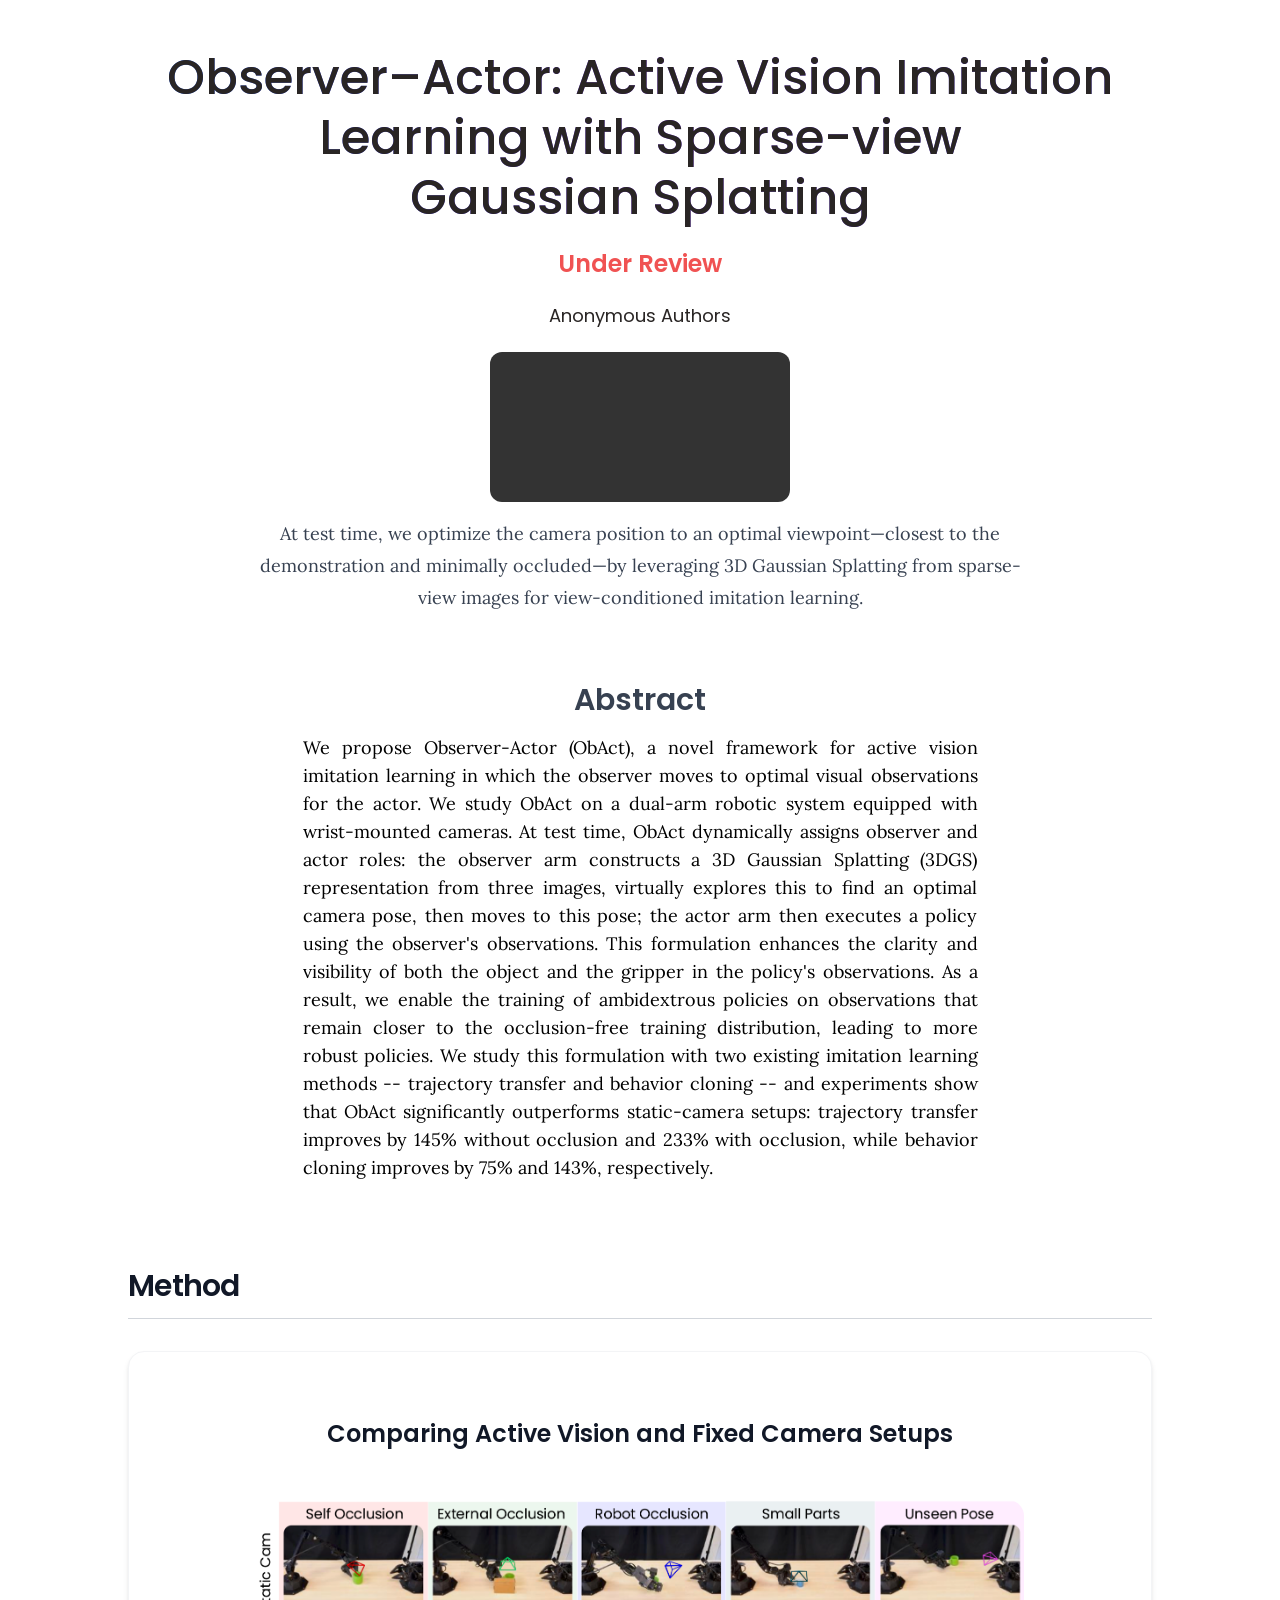
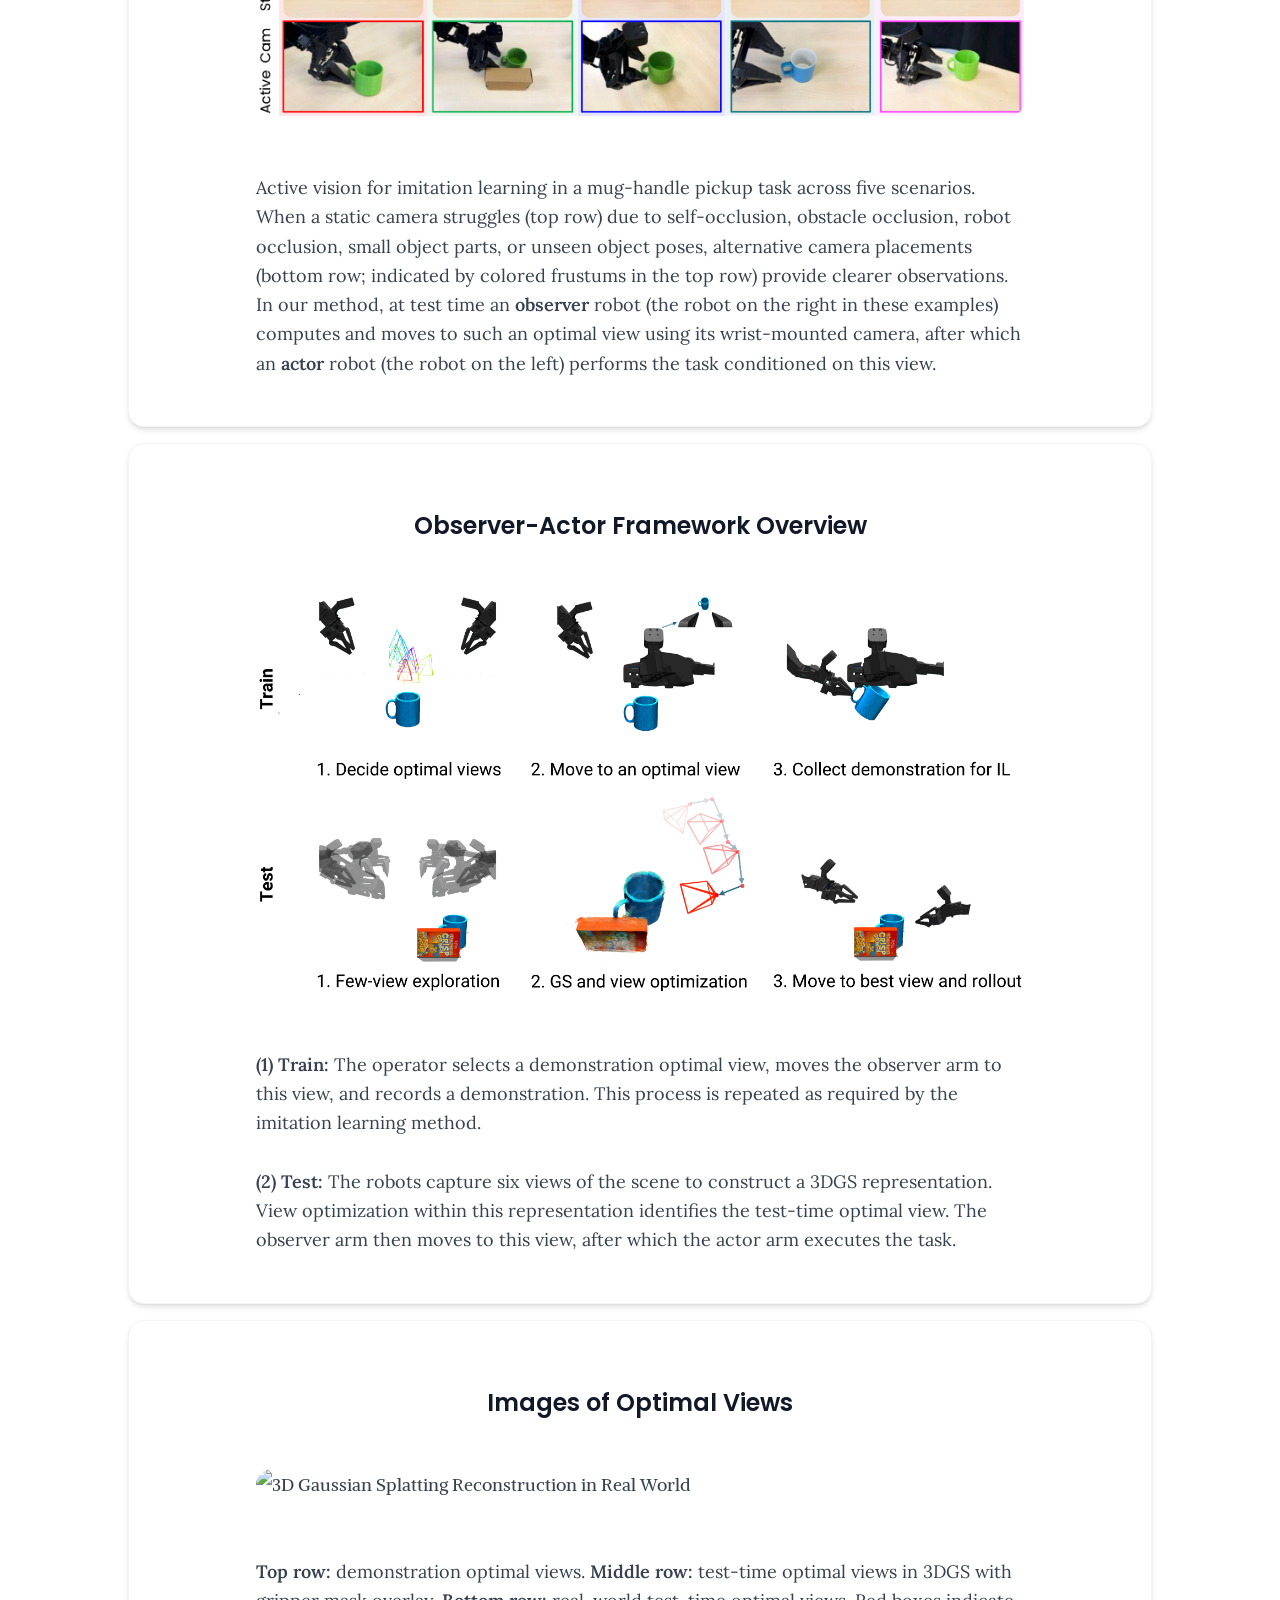
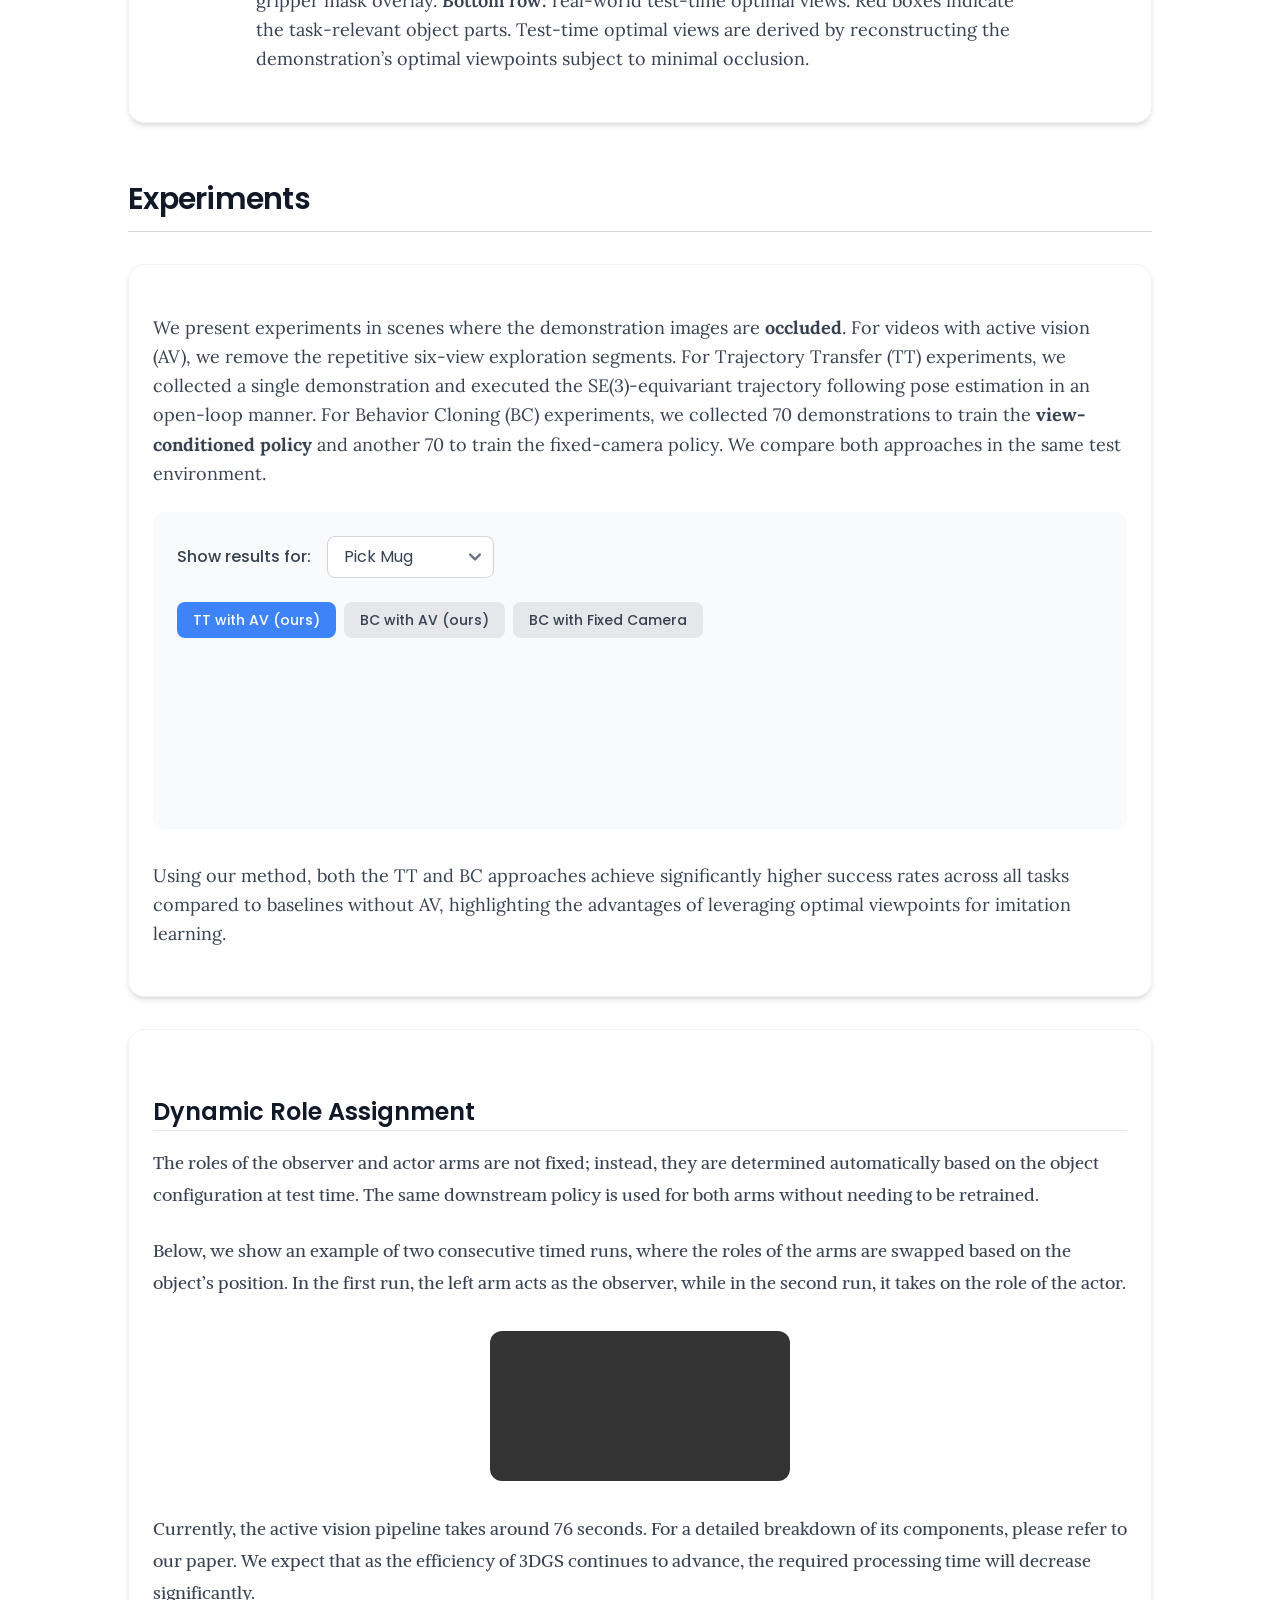
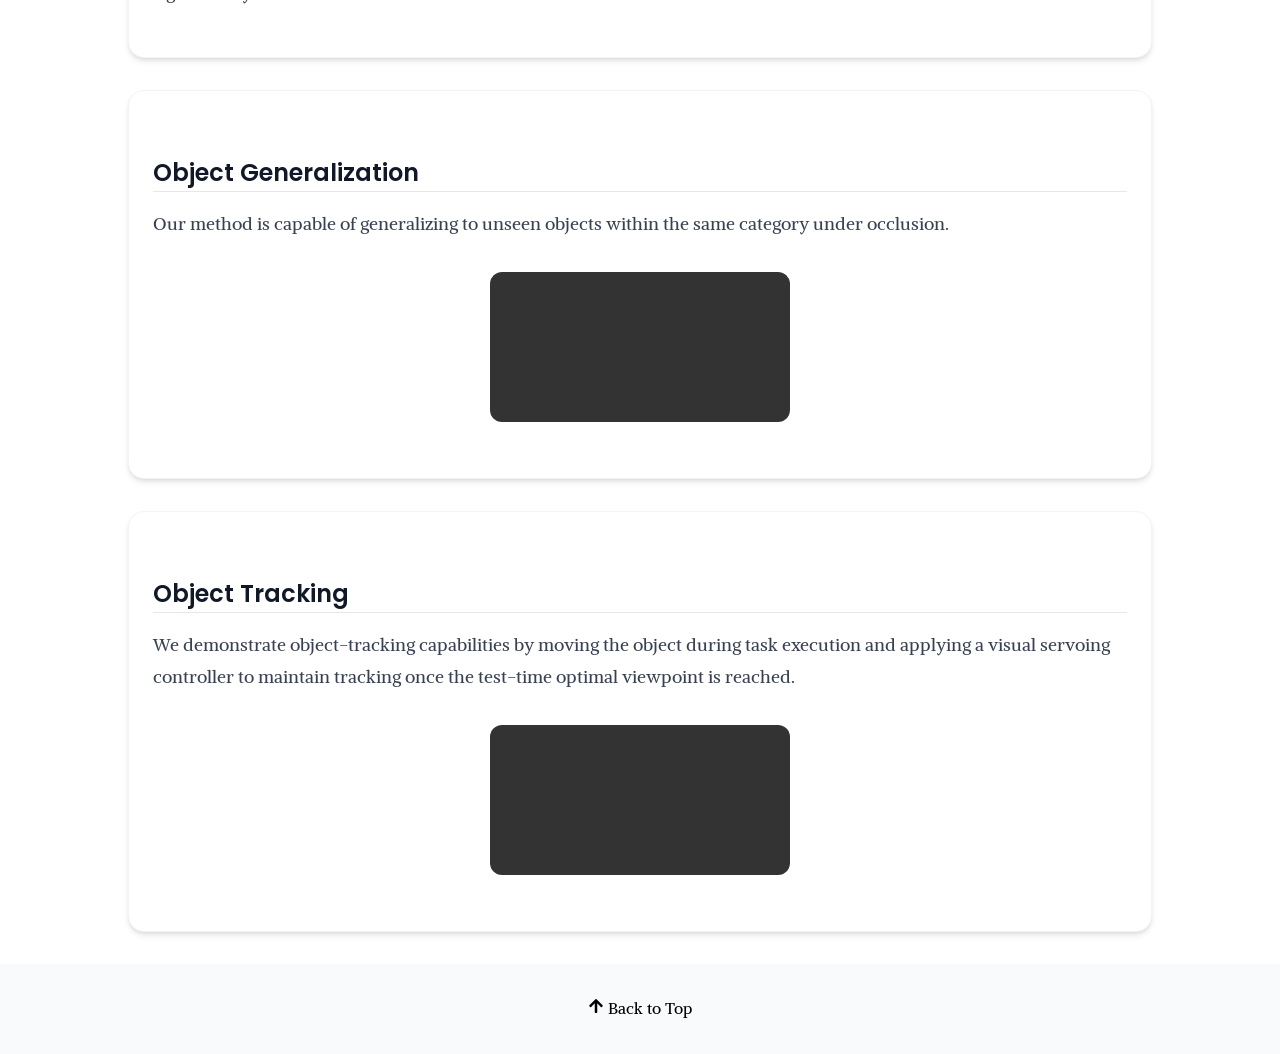
==== index.html @ 10e35f9b "Updates" ====
<!DOCTYPE html><html><head><meta charSet="utf-8"/><meta http-equiv="x-ua-compatible" content="ie=edge"/><meta name="viewport" content="width=device-width, initial-scale=1, shrink-to-fit=no"/><meta name="generator" content="Gatsby 5.14.1"/><style data-href="/styles.d4714bfd758d2fa4bd0e.css" data-identity="gatsby-global-css">@import url(https://fonts.googleapis.com/css2?family=Roboto:ital,wght@0,100;0,300;0,400;0,500;0,700;0,900;1,100;1,300;1,400;1,500;1,700;1,900&display=swap);@import url(https://fonts.googleapis.com/css2?family=Poppins:ital,wght@0,100;0,200;0,300;0,400;0,500;0,600;0,700;0,800;0,900;1,100;1,200;1,300;1,400;1,500;1,600;1,700;1,800;1,900&family=Roboto:ital,wght@0,100;0,300;0,400;0,500;0,700;0,900;1,100;1,300;1,400;1,500;1,700;1,900&display=swap);@import url(https://fonts.googleapis.com/css2?family=Lora:ital,wght@0,400..700;1,400..700&display=swap);@import url(https://fonts.googleapis.com/css2?family=Alike&display=swap);
/*
! tailwindcss v3.3.2 | MIT License | https://tailwindcss.com
*/*,:after,:before{border:0 solid #e5e7eb;box-sizing:border-box}:after,:before{--tw-content:""}html{-webkit-text-size-adjust:100%;font-feature-settings:normal;font-family:ui-sans-serif,system-ui,-apple-system,BlinkMacSystemFont,Segoe UI,Roboto,Helvetica Neue,Arial,Noto Sans,sans-serif,Apple Color Emoji,Segoe UI Emoji,Segoe UI Symbol,Noto Color Emoji;font-variation-settings:normal;line-height:1.5;-moz-tab-size:4;-o-tab-size:4;tab-size:4}body{line-height:inherit;margin:0}hr{border-top-width:1px;color:inherit;height:0}abbr:where([title]){-webkit-text-decoration:underline dotted;text-decoration:underline dotted}h1,h2,h3,h4,h5,h6{font-size:inherit;font-weight:inherit}a{color:inherit;text-decoration:inherit}b,strong{font-weight:bolder}code,kbd,pre,samp{font-family:ui-monospace,SFMono-Regular,Menlo,Monaco,Consolas,Liberation Mono,Courier New,monospace;font-size:1em}small{font-size:80%}sub,sup{font-size:75%;line-height:0;position:relative;vertical-align:baseline}sub{bottom:-.25em}sup{top:-.5em}table{border-collapse:collapse;border-color:inherit;text-indent:0}button,input,optgroup,select,textarea{color:inherit;font-family:inherit;font-size:100%;font-weight:inherit;line-height:inherit;margin:0;padding:0}button,select{text-transform:none}[type=button],[type=reset],[type=submit],button{-webkit-appearance:button;background-color:transparent;background-image:none}:-moz-focusring{outline:auto}:-moz-ui-invalid{box-shadow:none}progress{vertical-align:baseline}::-webkit-inner-spin-button,::-webkit-outer-spin-button{height:auto}[type=search]{-webkit-appearance:textfield;outline-offset:-2px}::-webkit-search-decoration{-webkit-appearance:none}::-webkit-file-upload-button{-webkit-appearance:button;font:inherit}summary{display:list-item}blockquote,dd,dl,figure,h1,h2,h3,h4,h5,h6,hr,p,pre{margin:0}fieldset{margin:0}fieldset,legend{padding:0}menu,ol,ul{list-style:none;margin:0;padding:0}textarea{resize:vertical}input::-moz-placeholder,textarea::-moz-placeholder{color:#9ca3af}input::placeholder,textarea::placeholder{color:#9ca3af}[role=button],button{cursor:pointer}:disabled{cursor:default}audio,canvas,embed,iframe,img,object,svg,video{display:block;vertical-align:middle}img,video{height:auto;max-width:100%}[hidden]{display:none}::-webkit-datetime-edit,::-webkit-datetime-edit-day-field,::-webkit-datetime-edit-hour-field,::-webkit-datetime-edit-meridiem-field,::-webkit-datetime-edit-millisecond-field,::-webkit-datetime-edit-minute-field,::-webkit-datetime-edit-month-field,::-webkit-datetime-edit-second-field,::-webkit-datetime-edit-year-field{padding-bottom:0;padding-top:0}select{background-image:url("data:image/svg+xml;charset=utf-8,%3Csvg xmlns='http://www.w3.org/2000/svg' fill='none' viewBox='0 0 20 20'%3E%3Cpath stroke='%236B7280' stroke-linecap='round' stroke-linejoin='round' stroke-width='1.5' d='m6 8 4 4 4-4'/%3E%3C/svg%3E");background-position:right .5rem center;background-repeat:no-repeat;background-size:1.5em 1.5em;padding-right:2.5rem;-webkit-print-color-adjust:exact;print-color-adjust:exact}[type=checkbox]:checked,[type=radio]:checked{background-color:currentColor;background-position:50%;background-repeat:no-repeat;background-size:100% 100%;border-color:transparent}[type=checkbox]:checked{background-image:url("data:image/svg+xml;charset=utf-8,%3Csvg xmlns='http://www.w3.org/2000/svg' fill='%23fff' viewBox='0 0 16 16'%3E%3Cpath d='M12.207 4.793a1 1 0 0 1 0 1.414l-5 5a1 1 0 0 1-1.414 0l-2-2a1 1 0 0 1 1.414-1.414L6.5 9.086l4.293-4.293a1 1 0 0 1 1.414 0z'/%3E%3C/svg%3E")}[type=checkbox]:checked:focus,[type=checkbox]:checked:hover,[type=radio]:checked:focus,[type=radio]:checked:hover{background-color:currentColor;border-color:transparent}[type=checkbox]:indeterminate{background-image:url("data:image/svg+xml;charset=utf-8,%3Csvg xmlns='http://www.w3.org/2000/svg' fill='none' viewBox='0 0 16 16'%3E%3Cpath stroke='%23fff' stroke-linecap='round' stroke-linejoin='round' stroke-width='2' d='M4 8h8'/%3E%3C/svg%3E");background-size:100% 100%}[type=file]:focus{outline:1px solid ButtonText;outline:1px auto -webkit-focus-ring-color}[multiple],[type=date],[type=datetime-local],[type=email],[type=month],[type=number],[type=password],[type=search],[type=tel],[type=text],[type=time],[type=url],[type=week],select,textarea{--tw-shadow:0 0 #0000;-webkit-appearance:none;-moz-appearance:none;appearance:none;background-color:#fff;border-color:#6b7280;border-radius:0;border-width:1px;font-size:1rem;line-height:1.5rem;padding:.5rem .75rem}[multiple]:focus,[type=date]:focus,[type=datetime-local]:focus,[type=email]:focus,[type=month]:focus,[type=number]:focus,[type=password]:focus,[type=search]:focus,[type=tel]:focus,[type=text]:focus,[type=time]:focus,[type=url]:focus,[type=week]:focus,select:focus,textarea:focus{--tw-ring-inset:var(--tw-empty,/*!*/ /*!*/);--tw-ring-offset-width:0px;--tw-ring-offset-color:#fff;--tw-ring-color:#1c64f2;--tw-ring-offset-shadow:var(--tw-ring-inset) 0 0 0 var(--tw-ring-offset-width) var(--tw-ring-offset-color);--tw-ring-shadow:var(--tw-ring-inset) 0 0 0 calc(1px + var(--tw-ring-offset-width)) var(--tw-ring-color);border-color:#1c64f2;box-shadow:var(--tw-ring-offset-shadow),var(--tw-ring-shadow),var(--tw-shadow);outline:2px solid transparent;outline-offset:2px}input::-moz-placeholder,textarea::-moz-placeholder{color:#6b7280;opacity:1}input::placeholder,textarea::placeholder{color:#6b7280;opacity:1}::-webkit-datetime-edit-fields-wrapper{padding:0}::-webkit-date-and-time-value{min-height:1.5em}select:not([size]){background-image:url("data:image/svg+xml;charset=utf-8,%3Csvg xmlns='http://www.w3.org/2000/svg' fill='none' aria-hidden='true' viewBox='0 0 10 6'%3E%3Cpath stroke='%236B7280' stroke-linecap='round' stroke-linejoin='round' stroke-width='2' d='m1 1 4 4 4-4'/%3E%3C/svg%3E");background-position:right .75rem center;background-repeat:no-repeat;background-size:.75em .75em;padding-right:2.5rem;-webkit-print-color-adjust:exact;print-color-adjust:exact}[multiple]{background-image:none;background-position:0 0;background-repeat:unset;background-size:initial;padding-right:.75rem;-webkit-print-color-adjust:unset;print-color-adjust:unset}[type=checkbox],[type=radio]{--tw-shadow:0 0 #0000;-webkit-appearance:none;-moz-appearance:none;appearance:none;background-color:#fff;background-origin:border-box;border-color:#6b7280;border-width:1px;color:#1c64f2;display:inline-block;flex-shrink:0;height:1rem;padding:0;-webkit-print-color-adjust:exact;print-color-adjust:exact;-webkit-user-select:none;-moz-user-select:none;user-select:none;vertical-align:middle;width:1rem}[type=checkbox]{border-radius:0}[type=radio]{border-radius:100%}[type=checkbox]:focus,[type=radio]:focus{--tw-ring-inset:var(--tw-empty,/*!*/ /*!*/);--tw-ring-offset-width:2px;--tw-ring-offset-color:#fff;--tw-ring-color:#1c64f2;--tw-ring-offset-shadow:var(--tw-ring-inset) 0 0 0 var(--tw-ring-offset-width) var(--tw-ring-offset-color);--tw-ring-shadow:var(--tw-ring-inset) 0 0 0 calc(2px + var(--tw-ring-offset-width)) var(--tw-ring-color);box-shadow:var(--tw-ring-offset-shadow),var(--tw-ring-shadow),var(--tw-shadow);outline:2px solid transparent;outline-offset:2px}.dark [type=checkbox]:checked,.dark [type=radio]:checked,[type=checkbox]:checked,[type=radio]:checked{background-color:currentColor;background-position:50%;background-repeat:no-repeat;background-size:.55em .55em;border-color:transparent}[type=checkbox]:checked{background-image:url("data:image/svg+xml;charset=utf-8,%3Csvg xmlns='http://www.w3.org/2000/svg' fill='none' aria-hidden='true' viewBox='0 0 16 12'%3E%3Cpath stroke='%23fff' stroke-linecap='round' stroke-linejoin='round' stroke-width='3' d='M1 5.917 5.724 10.5 15 1.5'/%3E%3C/svg%3E");background-repeat:no-repeat;background-size:.55em .55em;-webkit-print-color-adjust:exact;print-color-adjust:exact}.dark [type=radio]:checked,[type=radio]:checked{background-image:url("data:image/svg+xml;charset=utf-8,%3Csvg xmlns='http://www.w3.org/2000/svg' fill='%23fff' viewBox='0 0 16 16'%3E%3Ccircle cx='8' cy='8' r='3'/%3E%3C/svg%3E");background-size:1em 1em}[type=checkbox]:indeterminate{background-color:currentColor;background-image:url("data:image/svg+xml;charset=utf-8,%3Csvg xmlns='http://www.w3.org/2000/svg' fill='none' aria-hidden='true' viewBox='0 0 16 12'%3E%3Cpath stroke='%23fff' stroke-linecap='round' stroke-linejoin='round' stroke-width='3' d='M1 5.917 5.724 10.5 15 1.5'/%3E%3C/svg%3E");background-position:50%;background-repeat:no-repeat;background-size:.55em .55em;border-color:transparent;-webkit-print-color-adjust:exact;print-color-adjust:exact}[type=checkbox]:indeterminate:focus,[type=checkbox]:indeterminate:hover{background-color:currentColor;border-color:transparent}[type=file]{background:unset;border-color:inherit;border-radius:0;border-width:0;font-size:unset;line-height:inherit;padding:0}[type=file]:focus{outline:1px auto inherit}input[type=file]::file-selector-button{background:#1f2937;border:0;color:#fff;cursor:pointer;font-size:.875rem;font-weight:500;margin-inline-end:1rem;margin-inline-start:-1rem;padding:.625rem 1rem .625rem 2rem}input[type=file]::file-selector-button:hover{background:#374151}.dark input[type=file]::file-selector-button{background:#4b5563;color:#fff}.dark input[type=file]::file-selector-button:hover{background:#6b7280}input[type=range]::-webkit-slider-thumb{appearance:none;-moz-appearance:none;-webkit-appearance:none;background:#1c64f2;border:0;border-radius:9999px;cursor:pointer;height:1.25rem;width:1.25rem}input[type=range]:disabled::-webkit-slider-thumb{background:#9ca3af}.dark input[type=range]:disabled::-webkit-slider-thumb{background:#6b7280}input[type=range]:focus::-webkit-slider-thumb{--tw-ring-offset-shadow:var(--tw-ring-inset) 0 0 0 var(--tw-ring-offset-width) var(--tw-ring-offset-color);--tw-ring-shadow:var(--tw-ring-inset) 0 0 0 calc(4px + var(--tw-ring-offset-width)) var(--tw-ring-color);--tw-ring-opacity:1px;--tw-ring-color:rgb(164 202 254/var(--tw-ring-opacity));box-shadow:var(--tw-ring-offset-shadow),var(--tw-ring-shadow),var(--tw-shadow,0 0 #0000);outline:2px solid transparent;outline-offset:2px}input[type=range]::-moz-range-thumb{appearance:none;-moz-appearance:none;-webkit-appearance:none;background:#1c64f2;border:0;border-radius:9999px;cursor:pointer;height:1.25rem;width:1.25rem}input[type=range]:disabled::-moz-range-thumb{background:#9ca3af}.dark input[type=range]:disabled::-moz-range-thumb{background:#6b7280}input[type=range]::-moz-range-progress{background:#3f83f8}input[type=range]::-ms-fill-lower{background:#3f83f8}input[type=range].range-sm::-webkit-slider-thumb{height:1rem;width:1rem}input[type=range].range-lg::-webkit-slider-thumb{height:1.5rem;width:1.5rem}input[type=range].range-sm::-moz-range-thumb{height:1rem;width:1rem}input[type=range].range-lg::-moz-range-thumb{height:1.5rem;width:1.5rem}.toggle-bg:after{background:#fff;border-color:#d1d5db;border-radius:9999px;border-width:1px;box-shadow:var(--tw-ring-inset) 0 0 0 calc(var(--tw-ring-offset-width)) var(--tw-ring-color);content:"";height:1.25rem;left:.125rem;position:absolute;top:.125rem;transition-duration:.15s;transition-property:background-color,border-color,color,fill,stroke,opacity,box-shadow,transform,filter,backdrop-filter,-webkit-backdrop-filter;width:1.25rem}input:checked+.toggle-bg:after{border-color:#fff;transform:translateX(100%)}input:checked+.toggle-bg{background:#1c64f2;border-color:#1c64f2}[data-tooltip-style^=light]+.tooltip>.tooltip-arrow:before{border-color:#e5e7eb;border-style:solid}[data-tooltip-style^=light]+.tooltip[data-popper-placement^=top]>.tooltip-arrow:before{border-bottom-width:1px;border-right-width:1px}[data-tooltip-style^=light]+.tooltip[data-popper-placement^=right]>.tooltip-arrow:before{border-bottom-width:1px;border-left-width:1px}[data-tooltip-style^=light]+.tooltip[data-popper-placement^=bottom]>.tooltip-arrow:before{border-left-width:1px;border-top-width:1px}[data-tooltip-style^=light]+.tooltip[data-popper-placement^=left]>.tooltip-arrow:before{border-right-width:1px;border-top-width:1px}.tooltip[data-popper-placement^=top]>.tooltip-arrow{bottom:-4px}.tooltip[data-popper-placement^=bottom]>.tooltip-arrow{top:-4px}.tooltip[data-popper-placement^=left]>.tooltip-arrow{right:-4px}.tooltip[data-popper-placement^=right]>.tooltip-arrow{left:-4px}.tooltip.invisible>.tooltip-arrow:before{visibility:hidden}[data-popper-arrow],[data-popper-arrow]:before{background:inherit;height:8px;position:absolute;width:8px}[data-popper-arrow]{visibility:hidden}[data-popper-arrow]:after,[data-popper-arrow]:before{content:"";transform:rotate(45deg);visibility:visible}[data-popper-arrow]:after{background:inherit;height:9px;position:absolute;width:9px}[role=tooltip]>[data-popper-arrow]:before{border-color:#e5e7eb;border-style:solid}.dark [role=tooltip]>[data-popper-arrow]:before{border-color:#4b5563;border-style:solid}[role=tooltip]>[data-popper-arrow]:after{border-color:#e5e7eb;border-style:solid}.dark [role=tooltip]>[data-popper-arrow]:after{border-color:#4b5563;border-style:solid}[data-popover][role=tooltip][data-popper-placement^=top]>[data-popper-arrow]:after,[data-popover][role=tooltip][data-popper-placement^=top]>[data-popper-arrow]:before{border-bottom-width:1px;border-right-width:1px}[data-popover][role=tooltip][data-popper-placement^=right]>[data-popper-arrow]:after,[data-popover][role=tooltip][data-popper-placement^=right]>[data-popper-arrow]:before{border-bottom-width:1px;border-left-width:1px}[data-popover][role=tooltip][data-popper-placement^=bottom]>[data-popper-arrow]:after,[data-popover][role=tooltip][data-popper-placement^=bottom]>[data-popper-arrow]:before{border-left-width:1px;border-top-width:1px}[data-popover][role=tooltip][data-popper-placement^=left]>[data-popper-arrow]:after,[data-popover][role=tooltip][data-popper-placement^=left]>[data-popper-arrow]:before{border-right-width:1px;border-top-width:1px}[data-popover][role=tooltip][data-popper-placement^=top]>[data-popper-arrow]{bottom:-5px}[data-popover][role=tooltip][data-popper-placement^=bottom]>[data-popper-arrow]{top:-5px}[data-popover][role=tooltip][data-popper-placement^=left]>[data-popper-arrow]{right:-5px}[data-popover][role=tooltip][data-popper-placement^=right]>[data-popper-arrow]{left:-5px}[role=tooltip].invisible>[data-popper-arrow]:after,[role=tooltip].invisible>[data-popper-arrow]:before{visibility:hidden}*,:after,:before{--tw-border-spacing-x:0;--tw-border-spacing-y:0;--tw-translate-x:0;--tw-translate-y:0;--tw-rotate:0;--tw-skew-x:0;--tw-skew-y:0;--tw-scale-x:1;--tw-scale-y:1;--tw-pan-x: ;--tw-pan-y: ;--tw-pinch-zoom: ;--tw-scroll-snap-strictness:proximity;--tw-gradient-from-position: ;--tw-gradient-via-position: ;--tw-gradient-to-position: ;--tw-ordinal: ;--tw-slashed-zero: ;--tw-numeric-figure: ;--tw-numeric-spacing: ;--tw-numeric-fraction: ;--tw-ring-inset: ;--tw-ring-offset-width:0px;--tw-ring-offset-color:#fff;--tw-ring-color:rgba(63,131,248,.5);--tw-ring-offset-shadow:0 0 #0000;--tw-ring-shadow:0 0 #0000;--tw-shadow:0 0 #0000;--tw-shadow-colored:0 0 #0000;--tw-blur: ;--tw-brightness: ;--tw-contrast: ;--tw-grayscale: ;--tw-hue-rotate: ;--tw-invert: ;--tw-saturate: ;--tw-sepia: ;--tw-drop-shadow: ;--tw-backdrop-blur: ;--tw-backdrop-brightness: ;--tw-backdrop-contrast: ;--tw-backdrop-grayscale: ;--tw-backdrop-hue-rotate: ;--tw-backdrop-invert: ;--tw-backdrop-opacity: ;--tw-backdrop-saturate: ;--tw-backdrop-sepia: }::backdrop{--tw-border-spacing-x:0;--tw-border-spacing-y:0;--tw-translate-x:0;--tw-translate-y:0;--tw-rotate:0;--tw-skew-x:0;--tw-skew-y:0;--tw-scale-x:1;--tw-scale-y:1;--tw-pan-x: ;--tw-pan-y: ;--tw-pinch-zoom: ;--tw-scroll-snap-strictness:proximity;--tw-gradient-from-position: ;--tw-gradient-via-position: ;--tw-gradient-to-position: ;--tw-ordinal: ;--tw-slashed-zero: ;--tw-numeric-figure: ;--tw-numeric-spacing: ;--tw-numeric-fraction: ;--tw-ring-inset: ;--tw-ring-offset-width:0px;--tw-ring-offset-color:#fff;--tw-ring-color:rgba(63,131,248,.5);--tw-ring-offset-shadow:0 0 #0000;--tw-ring-shadow:0 0 #0000;--tw-shadow:0 0 #0000;--tw-shadow-colored:0 0 #0000;--tw-blur: ;--tw-brightness: ;--tw-contrast: ;--tw-grayscale: ;--tw-hue-rotate: ;--tw-invert: ;--tw-saturate: ;--tw-sepia: ;--tw-drop-shadow: ;--tw-backdrop-blur: ;--tw-backdrop-brightness: ;--tw-backdrop-contrast: ;--tw-backdrop-grayscale: ;--tw-backdrop-hue-rotate: ;--tw-backdrop-invert: ;--tw-backdrop-opacity: ;--tw-backdrop-saturate: ;--tw-backdrop-sepia: }.container{width:100%}@media (min-width:640px){.container{max-width:640px}}@media (min-width:768px){.container{max-width:768px}}@media (min-width:1024px){.container{max-width:1024px}}@media (min-width:1280px){.container{max-width:1280px}}@media (min-width:1536px){.container{max-width:1536px}}.format{color:var(--tw-prose-body);max-width:65ch}.format :where(p):not(:where([class~=not-format] *)){margin-bottom:1.25em;margin-top:1.25em}.format :where([class~=lead]):not(:where([class~=not-format] *)){color:var(--tw-prose-lead);font-size:1.25em;line-height:1.6;margin-bottom:1.2em;margin-top:1.2em}.format :where(a):not(:where([class~=not-format] *)){color:var(--tw-prose-links);font-weight:500;text-decoration:underline}.format :where(strong):not(:where([class~=not-format] *)){color:var(--tw-prose-bold);font-weight:600}.format :where(a strong):not(:where([class~=not-format] *)){color:inherit}.format :where(blockquote strong):not(:where([class~=not-format] *)){color:inherit}.format :where(thead th strong):not(:where([class~=not-format] *)){color:inherit}.format :where(ol):not(:where([class~=not-format] *)){list-style-type:decimal;margin-bottom:1.25em;margin-top:1.25em;padding-left:1.625em}.format :where(ol[type=A]):not(:where([class~=not-format] *)){list-style-type:upper-alpha}.format :where(ol[type=a]):not(:where([class~=not-format] *)){list-style-type:lower-alpha}.format :where(ol[type=A s]):not(:where([class~=not-format] *)){list-style-type:upper-alpha}.format :where(ol[type=a s]):not(:where([class~=not-format] *)){list-style-type:lower-alpha}.format :where(ol[type=I]):not(:where([class~=not-format] *)){list-style-type:upper-roman}.format :where(ol[type=i]):not(:where([class~=not-format] *)){list-style-type:lower-roman}.format :where(ol[type=I s]):not(:where([class~=not-format] *)){list-style-type:upper-roman}.format :where(ol[type=i s]):not(:where([class~=not-format] *)){list-style-type:lower-roman}.format :where(ol[type="1"]):not(:where([class~=not-format] *)){list-style-type:decimal}.format :where(ul):not(:where([class~=not-format] *)){list-style-type:disc;margin-bottom:1.25em;margin-top:1.25em;padding-left:1.625em}.format :where(ol>li):not(:where([class~=not-format] *))::marker{color:var(--tw-prose-counters);font-weight:400}.format :where(ul>li):not(:where([class~=not-format] *))::marker{color:var(--tw-prose-bullets)}.format :where(hr):not(:where([class~=not-format] *)){border-color:var(--tw-prose-hr);border-top-width:1px;margin-bottom:3em;margin-top:3em}.format :where(blockquote):not(:where([class~=not-format] *)){border-left-color:var(--tw-prose-quote-borders);border-left-width:.25rem;color:var(--tw-prose-quotes);font-style:italic;font-weight:500;margin-bottom:1.6em;margin-top:1.6em;padding-left:1em;quotes:"\201C""\201D""\2018""\2019"}.format :where(blockquote p:first-of-type):not(:where([class~=not-format] *)):before{content:open-quote}.format :where(blockquote p:last-of-type):not(:where([class~=not-format] *)):after{content:close-quote}.format :where(h1):not(:where([class~=not-format] *)){color:var(--tw-prose-headings);font-size:2.25em;font-weight:800;line-height:1.1111111;margin-bottom:.8888889em;margin-top:0}.format :where(h1 strong):not(:where([class~=not-format] *)){color:inherit;font-weight:900}.format :where(h2):not(:where([class~=not-format] *)){color:var(--tw-prose-headings);font-size:1.5em;font-weight:700;line-height:1.3333333;margin-bottom:1em;margin-top:2em}.format :where(h2 strong):not(:where([class~=not-format] *)){color:inherit;font-weight:800}.format :where(h3):not(:where([class~=not-format] *)){color:var(--tw-prose-headings);font-size:1.25em;font-weight:600;line-height:1.6;margin-bottom:.6em;margin-top:1.6em}.format :where(h3 strong):not(:where([class~=not-format] *)){color:inherit;font-weight:700}.format :where(h4):not(:where([class~=not-format] *)){color:var(--tw-prose-headings);font-weight:600;line-height:1.5;margin-bottom:.5em;margin-top:1.5em}.format :where(h4 strong):not(:where([class~=not-format] *)){color:inherit;font-weight:700}.format :where(img):not(:where([class~=not-format] *)){margin-bottom:2em;margin-top:2em}.format :where(figure>*):not(:where([class~=not-format] *)){margin-bottom:0;margin-top:0}.format :where(figcaption):not(:where([class~=not-format] *)){color:var(--tw-prose-captions);font-size:.875em;line-height:1.4285714;margin-top:.8571429em}.format :where(code):not(:where([class~=not-format] *)){color:var(--tw-prose-code);font-size:.875em;font-weight:600}.format :where(code):not(:where([class~=not-format] *)):before{content:"`"}.format :where(code):not(:where([class~=not-format] *)):after{content:"`"}.format :where(a code):not(:where([class~=not-format] *)){color:inherit}.format :where(h1 code):not(:where([class~=not-format] *)){color:inherit}.format :where(h2 code):not(:where([class~=not-format] *)){color:inherit;font-size:.875em}.format :where(h3 code):not(:where([class~=not-format] *)){color:inherit;font-size:.9em}.format :where(h4 code):not(:where([class~=not-format] *)){color:inherit}.format :where(blockquote code):not(:where([class~=not-format] *)){color:inherit}.format :where(thead th code):not(:where([class~=not-format] *)){color:inherit}.format :where(pre):not(:where([class~=not-format] *)){background-color:var(--tw-prose-pre-bg);border-radius:.375rem;color:var(--tw-prose-pre-code);font-size:.875em;font-weight:400;line-height:1.7142857;margin-bottom:1.7142857em;margin-top:1.7142857em;overflow-x:auto;padding:.8571429em 1.1428571em}.format :where(pre code):not(:where([class~=not-format] *)){background-color:transparent;border-radius:0;border-width:0;color:inherit;font-family:inherit;font-size:inherit;font-weight:inherit;line-height:inherit;padding:0}.format :where(pre code):not(:where([class~=not-format] *)):before{content:none}.format :where(pre code):not(:where([class~=not-format] *)):after{content:none}.format :where(table):not(:where([class~=not-format] *)){font-size:.875em;line-height:1.7142857;margin-bottom:2em;margin-top:2em;table-layout:auto;text-align:left;width:100%}.format :where(thead):not(:where([class~=not-format] *)){border-bottom-color:var(--tw-prose-th-borders);border-bottom-width:1px}.format :where(thead th):not(:where([class~=not-format] *)){color:var(--tw-prose-headings);font-weight:600;padding-bottom:.5714286em;padding-left:.5714286em;padding-right:.5714286em;vertical-align:bottom}.format :where(tbody tr):not(:where([class~=not-format] *)){border-bottom-color:var(--tw-prose-td-borders);border-bottom-width:1px}.format :where(tbody tr:last-child):not(:where([class~=not-format] *)){border-bottom-width:0}.format :where(tbody td):not(:where([class~=not-format] *)){vertical-align:baseline}.format :where(tfoot):not(:where([class~=not-format] *)){border-top-color:var(--tw-prose-th-borders);border-top-width:1px}.format :where(tfoot td):not(:where([class~=not-format] *)){vertical-align:top}.format{--tw-prose-body:#374151;--tw-prose-headings:#111827;--tw-prose-lead:#4b5563;--tw-prose-links:#111827;--tw-prose-bold:#111827;--tw-prose-counters:#6b7280;--tw-prose-bullets:#d1d5db;--tw-prose-hr:#e5e7eb;--tw-prose-quotes:#111827;--tw-prose-quote-borders:#e5e7eb;--tw-prose-captions:#6b7280;--tw-prose-code:#111827;--tw-prose-pre-code:#e5e7eb;--tw-prose-pre-bg:#1f2937;--tw-prose-th-borders:#d1d5db;--tw-prose-td-borders:#e5e7eb;--tw-prose-invert-body:#d1d5db;--tw-prose-invert-headings:#fff;--tw-prose-invert-lead:#9ca3af;--tw-prose-invert-links:#fff;--tw-prose-invert-bold:#fff;--tw-prose-invert-counters:#9ca3af;--tw-prose-invert-bullets:#4b5563;--tw-prose-invert-hr:#374151;--tw-prose-invert-quotes:#f3f4f6;--tw-prose-invert-quote-borders:#374151;--tw-prose-invert-captions:#9ca3af;--tw-prose-invert-code:#fff;--tw-prose-invert-pre-code:#d1d5db;--tw-prose-invert-pre-bg:rgba(0,0,0,.5);--tw-prose-invert-th-borders:#4b5563;--tw-prose-invert-td-borders:#374151;font-size:1rem;line-height:1.75}.format :where(video):not(:where([class~=not-format] *)){margin-bottom:2em;margin-top:2em}.format :where(figure):not(:where([class~=not-format] *)){margin-bottom:2em;margin-top:2em}.format :where(li):not(:where([class~=not-format] *)){margin-bottom:.5em;margin-top:.5em}.format :where(ol>li):not(:where([class~=not-format] *)){padding-left:.375em}.format :where(ul>li):not(:where([class~=not-format] *)){padding-left:.375em}.format :where(.format>ul>li p):not(:where([class~=not-format] *)){margin-bottom:.75em;margin-top:.75em}.format :where(.format>ul>li>:first-child):not(:where([class~=not-format] *)){margin-top:1.25em}.format :where(.format>ul>li>:last-child):not(:where([class~=not-format] *)){margin-bottom:1.25em}.format :where(.format>ol>li>:first-child):not(:where([class~=not-format] *)){margin-top:1.25em}.format :where(.format>ol>li>:last-child):not(:where([class~=not-format] *)){margin-bottom:1.25em}.format :where(ul ul,ul ol,ol ul,ol ol):not(:where([class~=not-format] *)){margin-bottom:.75em;margin-top:.75em}.format :where(hr+*):not(:where([class~=not-format] *)){margin-top:0}.format :where(h2+*):not(:where([class~=not-format] *)){margin-top:0}.format :where(h3+*):not(:where([class~=not-format] *)){margin-top:0}.format :where(h4+*):not(:where([class~=not-format] *)){margin-top:0}.format :where(thead th:first-child):not(:where([class~=not-format] *)){padding-left:0}.format :where(thead th:last-child):not(:where([class~=not-format] *)){padding-right:0}.format :where(tbody td,tfoot td):not(:where([class~=not-format] *)){padding:.5714286em}.format :where(tbody td:first-child,tfoot td:first-child):not(:where([class~=not-format] *)){padding-left:0}.format :where(tbody td:last-child,tfoot td:last-child):not(:where([class~=not-format] *)){padding-right:0}.format :where(.format>:first-child):not(:where([class~=not-format] *)){margin-top:0}.format :where(.format>:last-child):not(:where([class~=not-format] *)){margin-bottom:0}.format-sm :where(.format>ul>li p):not(:where([class~=not-format] *)){margin-bottom:.5714286em;margin-top:.5714286em}.format-sm :where(.format>ul>li>:first-child):not(:where([class~=not-format] *)){margin-top:1.1428571em}.format-sm :where(.format>ul>li>:last-child):not(:where([class~=not-format] *)){margin-bottom:1.1428571em}.format-sm :where(.format>ol>li>:first-child):not(:where([class~=not-format] *)){margin-top:1.1428571em}.format-sm :where(.format>ol>li>:last-child):not(:where([class~=not-format] *)){margin-bottom:1.1428571em}.format-sm :where(.format>:first-child):not(:where([class~=not-format] *)){margin-top:0}.format-sm :where(.format>:last-child):not(:where([class~=not-format] *)){margin-bottom:0}.format-base :where(.format>ul>li p):not(:where([class~=not-format] *)){margin-bottom:.75em;margin-top:.75em}.format-base :where(.format>ul>li>:first-child):not(:where([class~=not-format] *)){margin-top:1.25em}.format-base :where(.format>ul>li>:last-child):not(:where([class~=not-format] *)){margin-bottom:1.25em}.format-base :where(.format>ol>li>:first-child):not(:where([class~=not-format] *)){margin-top:1.25em}.format-base :where(.format>ol>li>:last-child):not(:where([class~=not-format] *)){margin-bottom:1.25em}.format-base :where(.format>:first-child):not(:where([class~=not-format] *)){margin-top:0}.format-base :where(.format>:last-child):not(:where([class~=not-format] *)){margin-bottom:0}.format-lg :where(.format>ul>li p):not(:where([class~=not-format] *)){margin-bottom:.8888889em;margin-top:.8888889em}.format-lg :where(.format>ul>li>:first-child):not(:where([class~=not-format] *)){margin-top:1.3333333em}.format-lg :where(.format>ul>li>:last-child):not(:where([class~=not-format] *)){margin-bottom:1.3333333em}.format-lg :where(.format>ol>li>:first-child):not(:where([class~=not-format] *)){margin-top:1.3333333em}.format-lg :where(.format>ol>li>:last-child):not(:where([class~=not-format] *)){margin-bottom:1.3333333em}.format-lg :where(.format>:first-child):not(:where([class~=not-format] *)){margin-top:0}.format-lg :where(.format>:last-child):not(:where([class~=not-format] *)){margin-bottom:0}.format-xl :where(.format>ul>li p):not(:where([class~=not-format] *)){margin-bottom:.8em;margin-top:.8em}.format-xl :where(.format>ul>li>:first-child):not(:where([class~=not-format] *)){margin-top:1.2em}.format-xl :where(.format>ul>li>:last-child):not(:where([class~=not-format] *)){margin-bottom:1.2em}.format-xl :where(.format>ol>li>:first-child):not(:where([class~=not-format] *)){margin-top:1.2em}.format-xl :where(.format>ol>li>:last-child):not(:where([class~=not-format] *)){margin-bottom:1.2em}.format-xl :where(.format>:first-child):not(:where([class~=not-format] *)){margin-top:0}.format-xl :where(.format>:last-child):not(:where([class~=not-format] *)){margin-bottom:0}.format-2xl :where(.format>ul>li p):not(:where([class~=not-format] *)){margin-bottom:.8333333em;margin-top:.8333333em}.format-2xl :where(.format>ul>li>:first-child):not(:where([class~=not-format] *)){margin-top:1.3333333em}.format-2xl :where(.format>ul>li>:last-child):not(:where([class~=not-format] *)){margin-bottom:1.3333333em}.format-2xl :where(.format>ol>li>:first-child):not(:where([class~=not-format] *)){margin-top:1.3333333em}.format-2xl :where(.format>ol>li>:last-child):not(:where([class~=not-format] *)){margin-bottom:1.3333333em}.format-2xl :where(.format>:first-child):not(:where([class~=not-format] *)){margin-top:0}.format-2xl :where(.format>:last-child):not(:where([class~=not-format] *)){margin-bottom:0}.format-blue{--tw-prose-links:#2563eb;--tw-prose-invert-links:#3b82f6}.sr-only{clip:rect(0,0,0,0);border-width:0;height:1px;margin:-1px;overflow:hidden;padding:0;position:absolute;white-space:nowrap;width:1px}.pointer-events-none{pointer-events:none}.invisible{visibility:hidden}.collapse{visibility:collapse}.static{position:static}.fixed{position:fixed}.absolute{position:absolute}.relative{position:relative}.inset-y-0{bottom:0;top:0}.-bottom-1{bottom:-.25rem}.-left-1{left:-.25rem}.-left-1\.5{left:-.375rem}.-left-3{left:-.75rem}.-right-1{right:-.25rem}.-top-1{top:-.25rem}.bottom-5{bottom:1.25rem}.left-0{left:0}.left-1\/2{left:50%}.right-0{right:0}.top-0{top:0}.top-1\/2{top:50%}.-z-10{z-index:-10}.z-10{z-index:10}.z-20{z-index:20}.z-50{z-index:50}.m-1{margin:.25rem}.m-2{margin:.5rem}.\!my-0{margin-bottom:0!important;margin-top:0!important}.-mx-1{margin-left:-.25rem;margin-right:-.25rem}.-mx-1\.5{margin-left:-.375rem;margin-right:-.375rem}.-my-1{margin-bottom:-.25rem;margin-top:-.25rem}.-my-1\.5{margin-bottom:-.375rem;margin-top:-.375rem}.-my-3{margin-bottom:-.75rem;margin-top:-.75rem}.-my-8{margin-bottom:-2rem;margin-top:-2rem}.mx-1{margin-left:.25rem;margin-right:.25rem}.mx-2{margin-left:.5rem;margin-right:.5rem}.mx-4{margin-left:1rem;margin-right:1rem}.mx-auto{margin-left:auto;margin-right:auto}.my-1{margin-bottom:.25rem;margin-top:.25rem}.my-6{margin-bottom:1.5rem;margin-top:1.5rem}.\!mb-2{margin-bottom:.5rem!important}.\!mb-4{margin-bottom:1rem!important}.\!mt-0{margin-top:0!important}.-mb-px{margin-bottom:-1px}.-mt-4{margin-top:-1rem}.mb-1{margin-bottom:.25rem}.mb-10{margin-bottom:2.5rem}.mb-2{margin-bottom:.5rem}.mb-4{margin-bottom:1rem}.mb-5{margin-bottom:1.25rem}.mb-6{margin-bottom:1.5rem}.mb-8{margin-bottom:2rem}.ml-0{margin-left:0}.ml-1{margin-left:.25rem}.ml-2{margin-left:.5rem}.ml-3{margin-left:.75rem}.ml-6{margin-left:1.5rem}.ml-auto{margin-left:auto}.mr-0{margin-right:0}.mr-0\.5{margin-right:.125rem}.mr-1{margin-right:.25rem}.mr-2{margin-right:.5rem}.mr-3{margin-right:.75rem}.mr-4{margin-right:1rem}.mt-1{margin-top:.25rem}.mt-1\.5{margin-top:.375rem}.mt-2{margin-top:.5rem}.mt-3{margin-top:.75rem}.mt-4{margin-top:1rem}.mt-6{margin-top:1.5rem}.mt-8{margin-top:2rem}.block{display:block}.inline-block{display:inline-block}.inline{display:inline}.flex{display:flex}.inline-flex{display:inline-flex}.table{display:table}.grid{display:grid}.hidden{display:none}.h-0{height:0}.h-0\.5{height:.125rem}.h-1{height:.25rem}.h-1\.5{height:.375rem}.h-10{height:2.5rem}.h-16{height:4rem}.h-2{height:.5rem}.h-2\.5{height:.625rem}.h-20{height:5rem}.h-3{height:.75rem}.h-3\.5{height:.875rem}.h-36{height:9rem}.h-4{height:1rem}.h-5{height:1.25rem}.h-6{height:1.5rem}.h-7{height:1.75rem}.h-8{height:2rem}.h-96{height:24rem}.h-auto{height:auto}.h-fit{height:-moz-fit-content;height:fit-content}.h-full{height:100%}.h-min{height:-moz-min-content;height:min-content}.h-modal{height:calc(100% - 2rem)}.h-px{height:1px}.max-h-\[90vh\]{max-height:90vh}.min-h-screen{min-height:100vh}.w-10{width:2.5rem}.w-11{width:2.75rem}.w-12{width:3rem}.w-16{width:4rem}.w-2{width:.5rem}.w-2\/4{width:50%}.w-20{width:5rem}.w-3{width:.75rem}.w-3\.5{width:.875rem}.w-36{width:9rem}.w-4{width:1rem}.w-5{width:1.25rem}.w-6{width:1.5rem}.w-64{width:16rem}.w-7{width:1.75rem}.w-8{width:2rem}.w-auto{width:auto}.w-fit{width:-moz-fit-content;width:fit-content}.w-full{width:100%}.max-w-2xl{max-width:42rem}.max-w-3xl{max-width:48rem}.max-w-4xl{max-width:56rem}.max-w-5xl{max-width:64rem}.max-w-6xl{max-width:72rem}.max-w-7xl{max-width:80rem}.max-w-\[100\%\]{max-width:100%}.max-w-\[90\%\]{max-width:90%}.max-w-lg{max-width:32rem}.max-w-md{max-width:28rem}.max-w-sm{max-width:24rem}.max-w-xl{max-width:36rem}.max-w-xs{max-width:20rem}.flex-1{flex:1 1 0%}.flex-shrink-0,.shrink-0{flex-shrink:0}.-translate-x-1\/2{--tw-translate-x:-50%}.-translate-x-1\/2,.-translate-y-1\/2{transform:translate(var(--tw-translate-x),var(--tw-translate-y)) rotate(var(--tw-rotate)) skewX(var(--tw-skew-x)) skewY(var(--tw-skew-y)) scaleX(var(--tw-scale-x)) scaleY(var(--tw-scale-y))}.-translate-y-1\/2{--tw-translate-y:-50%}.rotate-180{--tw-rotate:180deg}.rotate-180,.rotate-45{transform:translate(var(--tw-translate-x),var(--tw-translate-y)) rotate(var(--tw-rotate)) skewX(var(--tw-skew-x)) skewY(var(--tw-skew-y)) scaleX(var(--tw-scale-x)) scaleY(var(--tw-scale-y))}.rotate-45{--tw-rotate:45deg}.transform{transform:translate(var(--tw-translate-x),var(--tw-translate-y)) rotate(var(--tw-rotate)) skewX(var(--tw-skew-x)) skewY(var(--tw-skew-y)) scaleX(var(--tw-scale-x)) scaleY(var(--tw-scale-y))}@keyframes dance{0%,to{transform:translateY(0)}50%{transform:translateY(-10%)}}.animate-dance{animation:dance .5s ease-in-out infinite}@keyframes spin{to{transform:rotate(1turn)}}.animate-spin{animation:spin 1s linear infinite}.\!cursor-wait{cursor:wait!important}.cursor-grab{cursor:grab}.cursor-not-allowed{cursor:not-allowed}.cursor-pointer{cursor:pointer}.snap-x{scroll-snap-type:x var(--tw-scroll-snap-strictness)}.snap-mandatory{--tw-scroll-snap-strictness:mandatory}.snap-center{scroll-snap-align:center}.list-none{list-style-type:none}.appearance-none{-webkit-appearance:none;-moz-appearance:none;appearance:none}.grid-cols-4{grid-template-columns:repeat(4,minmax(0,1fr))}.flex-row{flex-direction:row}.flex-col{flex-direction:column}.flex-wrap{flex-wrap:wrap}.content-center{align-content:center}.items-start{align-items:flex-start}.items-end{align-items:flex-end}.items-center{align-items:center}.justify-start{justify-content:flex-start}.justify-end{justify-content:flex-end}.justify-center{justify-content:center}.justify-between{justify-content:space-between}.justify-items-center{justify-items:center}.gap-1{gap:.25rem}.gap-2{gap:.5rem}.gap-4{gap:1rem}.-space-x-4>:not([hidden])~:not([hidden]){--tw-space-x-reverse:0;margin-left:calc(-1rem*(1 - var(--tw-space-x-reverse)));margin-right:calc(-1rem*var(--tw-space-x-reverse))}.-space-x-px>:not([hidden])~:not([hidden]){--tw-space-x-reverse:0;margin-left:calc(-1px*(1 - var(--tw-space-x-reverse)));margin-right:calc(-1px*var(--tw-space-x-reverse))}.space-x-2>:not([hidden])~:not([hidden]){--tw-space-x-reverse:0;margin-left:calc(.5rem*(1 - var(--tw-space-x-reverse)));margin-right:calc(.5rem*var(--tw-space-x-reverse))}.space-x-3>:not([hidden])~:not([hidden]){--tw-space-x-reverse:0;margin-left:calc(.75rem*(1 - var(--tw-space-x-reverse)));margin-right:calc(.75rem*var(--tw-space-x-reverse))}.space-x-4>:not([hidden])~:not([hidden]){--tw-space-x-reverse:0;margin-left:calc(1rem*(1 - var(--tw-space-x-reverse)));margin-right:calc(1rem*var(--tw-space-x-reverse))}.space-y-2>:not([hidden])~:not([hidden]){--tw-space-y-reverse:0;margin-bottom:calc(.5rem*var(--tw-space-y-reverse));margin-top:calc(.5rem*(1 - var(--tw-space-y-reverse)))}.space-y-3>:not([hidden])~:not([hidden]){--tw-space-y-reverse:0;margin-bottom:calc(.75rem*var(--tw-space-y-reverse));margin-top:calc(.75rem*(1 - var(--tw-space-y-reverse)))}.space-y-4>:not([hidden])~:not([hidden]){--tw-space-y-reverse:0;margin-bottom:calc(1rem*var(--tw-space-y-reverse));margin-top:calc(1rem*(1 - var(--tw-space-y-reverse)))}.divide-x>:not([hidden])~:not([hidden]){--tw-divide-x-reverse:0;border-left-width:calc(1px*(1 - var(--tw-divide-x-reverse)));border-right-width:calc(1px*var(--tw-divide-x-reverse))}.divide-y>:not([hidden])~:not([hidden]){--tw-divide-y-reverse:0;border-bottom-width:calc(1px*var(--tw-divide-y-reverse));border-top-width:calc(1px*(1 - var(--tw-divide-y-reverse)))}.divide-gray-100>:not([hidden])~:not([hidden]){--tw-divide-opacity:1;border-color:rgb(243 244 246/var(--tw-divide-opacity))}.divide-gray-200>:not([hidden])~:not([hidden]){--tw-divide-opacity:1;border-color:rgb(229 231 235/var(--tw-divide-opacity))}.self-center{align-self:center}.overflow-auto{overflow:auto}.overflow-hidden{overflow:hidden}.overflow-y-auto{overflow-y:auto}.overflow-x-hidden{overflow-x:hidden}.overflow-y-hidden{overflow-y:hidden}.overflow-x-scroll{overflow-x:scroll}.scroll-smooth{scroll-behavior:smooth}.whitespace-nowrap{white-space:nowrap}.\!rounded-full{border-radius:9999px!important}.\!rounded-none{border-radius:0!important}.rounded{border-radius:.25rem}.rounded-2xl{border-radius:1rem}.rounded-full{border-radius:9999px}.rounded-lg{border-radius:.5rem}.rounded-md{border-radius:.375rem}.rounded-none{border-radius:0}.rounded-xl{border-radius:.75rem}.rounded-b{border-bottom-left-radius:.25rem;border-bottom-right-radius:.25rem}.rounded-l-lg{border-bottom-left-radius:.5rem;border-top-left-radius:.5rem}.rounded-l-md{border-bottom-left-radius:.375rem;border-top-left-radius:.375rem}.rounded-l-none{border-bottom-left-radius:0;border-top-left-radius:0}.rounded-r-lg{border-bottom-right-radius:.5rem;border-top-right-radius:.5rem}.rounded-r-none{border-bottom-right-radius:0;border-top-right-radius:0}.rounded-t{border-top-left-radius:.25rem;border-top-right-radius:.25rem}.rounded-t-lg{border-top-left-radius:.5rem;border-top-right-radius:.5rem}.border{border-width:1px}.border-0{border-width:0}.border-2{border-width:2px}.\!border-b-0{border-bottom-width:0!important}.border-b{border-bottom-width:1px}.border-b-2{border-bottom-width:2px}.border-b-\[1px\]{border-bottom-width:1px}.border-l{border-left-width:1px}.border-l-0{border-left-width:0}.border-r-0{border-right-width:0}.border-t{border-top-width:1px}.border-t-4{border-top-width:4px}.border-cyan-300{--tw-border-opacity:1;border-color:rgb(103 232 249/var(--tw-border-opacity))}.border-cyan-500{--tw-border-opacity:1;border-color:rgb(6 182 212/var(--tw-border-opacity))}.border-cyan-600{--tw-border-opacity:1;border-color:rgb(8 145 178/var(--tw-border-opacity))}.border-cyan-700{--tw-border-opacity:1;border-color:rgb(14 116 144/var(--tw-border-opacity))}.border-gray-100{--tw-border-opacity:1;border-color:rgb(243 244 246/var(--tw-border-opacity))}.border-gray-200{--tw-border-opacity:1;border-color:rgb(229 231 235/var(--tw-border-opacity))}.border-gray-300{--tw-border-opacity:1;border-color:rgb(209 213 219/var(--tw-border-opacity))}.border-gray-400{--tw-border-opacity:1;border-color:rgb(156 163 175/var(--tw-border-opacity))}.border-gray-500{--tw-border-opacity:1;border-color:rgb(107 114 128/var(--tw-border-opacity))}.border-gray-600{--tw-border-opacity:1;border-color:rgb(75 85 99/var(--tw-border-opacity))}.border-gray-900{--tw-border-opacity:1;border-color:rgb(17 24 39/var(--tw-border-opacity))}.border-green-300{--tw-border-opacity:1;border-color:rgb(132 225 188/var(--tw-border-opacity))}.border-green-500{--tw-border-opacity:1;border-color:rgb(14 159 110/var(--tw-border-opacity))}.border-green-700{--tw-border-opacity:1;border-color:rgb(4 108 78/var(--tw-border-opacity))}.border-indigo-300{--tw-border-opacity:1;border-color:rgb(180 198 252/var(--tw-border-opacity))}.border-indigo-400{--tw-border-opacity:1;border-color:rgb(141 162 251/var(--tw-border-opacity))}.border-indigo-500{--tw-border-opacity:1;border-color:rgb(104 117 245/var(--tw-border-opacity))}.border-lime-300{--tw-border-opacity:1;border-color:rgb(190 242 100/var(--tw-border-opacity))}.border-lime-400{--tw-border-opacity:1;border-color:rgb(163 230 53/var(--tw-border-opacity))}.border-lime-500{--tw-border-opacity:1;border-color:rgb(132 204 22/var(--tw-border-opacity))}.border-pink-300{--tw-border-opacity:1;border-color:rgb(248 180 217/var(--tw-border-opacity))}.border-pink-500{--tw-border-opacity:1;border-color:rgb(231 70 148/var(--tw-border-opacity))}.border-pink-600{--tw-border-opacity:1;border-color:rgb(214 31 105/var(--tw-border-opacity))}.border-purple-500{--tw-border-opacity:1;border-color:rgb(144 97 249/var(--tw-border-opacity))}.border-purple-900{--tw-border-opacity:1;border-color:rgb(74 29 150/var(--tw-border-opacity))}.border-red-300{--tw-border-opacity:1;border-color:rgb(248 180 180/var(--tw-border-opacity))}.border-red-500{--tw-border-opacity:1;border-color:rgb(240 82 82/var(--tw-border-opacity))}.border-red-900{--tw-border-opacity:1;border-color:rgb(119 29 29/var(--tw-border-opacity))}.border-teal-300{--tw-border-opacity:1;border-color:rgb(126 220 226/var(--tw-border-opacity))}.border-teal-500{--tw-border-opacity:1;border-color:rgb(6 148 162/var(--tw-border-opacity))}.border-transparent{border-color:transparent}.border-white{--tw-border-opacity:1;border-color:rgb(255 255 255/var(--tw-border-opacity))}.border-yellow-300{--tw-border-opacity:1;border-color:rgb(250 202 21/var(--tw-border-opacity))}.border-yellow-400{--tw-border-opacity:1;border-color:rgb(227 160 8/var(--tw-border-opacity))}.border-yellow-500{--tw-border-opacity:1;border-color:rgb(194 120 3/var(--tw-border-opacity))}.border-yellow-600{--tw-border-opacity:1;border-color:rgb(159 88 10/var(--tw-border-opacity))}.\!bg-cyan-50{--tw-bg-opacity:1!important;background-color:rgb(236 254 255/var(--tw-bg-opacity))!important}.\!bg-transparent{background-color:transparent!important}.bg-\[rgb\(238\2c 238\2c 238\)\]{--tw-bg-opacity:1;background-color:rgb(238 238 238/var(--tw-bg-opacity))}.bg-blue-500{--tw-bg-opacity:1;background-color:rgb(63 131 248/var(--tw-bg-opacity))}.bg-cyan-100{--tw-bg-opacity:1;background-color:rgb(207 250 254/var(--tw-bg-opacity))}.bg-cyan-200{--tw-bg-opacity:1;background-color:rgb(165 243 252/var(--tw-bg-opacity))}.bg-cyan-50{--tw-bg-opacity:1;background-color:rgb(236 254 255/var(--tw-bg-opacity))}.bg-cyan-500{--tw-bg-opacity:1;background-color:rgb(6 182 212/var(--tw-bg-opacity))}.bg-cyan-600{--tw-bg-opacity:1;background-color:rgb(8 145 178/var(--tw-bg-opacity))}.bg-cyan-700{--tw-bg-opacity:1;background-color:rgb(14 116 144/var(--tw-bg-opacity))}.bg-gray-100{--tw-bg-opacity:1;background-color:rgb(243 244 246/var(--tw-bg-opacity))}.bg-gray-200{--tw-bg-opacity:1;background-color:rgb(229 231 235/var(--tw-bg-opacity))}.bg-gray-400{--tw-bg-opacity:1;background-color:rgb(156 163 175/var(--tw-bg-opacity))}.bg-gray-50{--tw-bg-opacity:1;background-color:rgb(249 250 251/var(--tw-bg-opacity))}.bg-gray-500{--tw-bg-opacity:1;background-color:rgb(107 114 128/var(--tw-bg-opacity))}.bg-gray-600{--tw-bg-opacity:1;background-color:rgb(75 85 99/var(--tw-bg-opacity))}.bg-gray-700{--tw-bg-opacity:1;background-color:rgb(55 65 81/var(--tw-bg-opacity))}.bg-gray-800{--tw-bg-opacity:1;background-color:rgb(31 41 55/var(--tw-bg-opacity))}.bg-gray-900{--tw-bg-opacity:1;background-color:rgb(17 24 39/var(--tw-bg-opacity))}.bg-green-100{--tw-bg-opacity:1;background-color:rgb(222 247 236/var(--tw-bg-opacity))}.bg-green-400{--tw-bg-opacity:1;background-color:rgb(49 196 141/var(--tw-bg-opacity))}.bg-green-50{--tw-bg-opacity:1;background-color:rgb(243 250 247/var(--tw-bg-opacity))}.bg-green-500{--tw-bg-opacity:1;background-color:rgb(14 159 110/var(--tw-bg-opacity))}.bg-green-600{--tw-bg-opacity:1;background-color:rgb(5 122 85/var(--tw-bg-opacity))}.bg-green-700{--tw-bg-opacity:1;background-color:rgb(4 108 78/var(--tw-bg-opacity))}.bg-indigo-100{--tw-bg-opacity:1;background-color:rgb(229 237 255/var(--tw-bg-opacity))}.bg-indigo-400{--tw-bg-opacity:1;background-color:rgb(141 162 251/var(--tw-bg-opacity))}.bg-indigo-600{--tw-bg-opacity:1;background-color:rgb(88 80 236/var(--tw-bg-opacity))}.bg-lime-100{--tw-bg-opacity:1;background-color:rgb(236 252 203/var(--tw-bg-opacity))}.bg-lime-400{--tw-bg-opacity:1;background-color:rgb(163 230 53/var(--tw-bg-opacity))}.bg-pink-100{--tw-bg-opacity:1;background-color:rgb(252 232 243/var(--tw-bg-opacity))}.bg-pink-600{--tw-bg-opacity:1;background-color:rgb(214 31 105/var(--tw-bg-opacity))}.bg-purple-100{--tw-bg-opacity:1;background-color:rgb(237 235 254/var(--tw-bg-opacity))}.bg-purple-50{--tw-bg-opacity:1;background-color:rgb(246 245 255/var(--tw-bg-opacity))}.bg-purple-600{--tw-bg-opacity:1;background-color:rgb(126 58 242/var(--tw-bg-opacity))}.bg-purple-700{--tw-bg-opacity:1;background-color:rgb(108 43 217/var(--tw-bg-opacity))}.bg-red-100{--tw-bg-opacity:1;background-color:rgb(253 232 232/var(--tw-bg-opacity))}.bg-red-400{--tw-bg-opacity:1;background-color:rgb(249 128 128/var(--tw-bg-opacity))}.bg-red-50{--tw-bg-opacity:1;background-color:rgb(253 242 242/var(--tw-bg-opacity))}.bg-red-600{--tw-bg-opacity:1;background-color:rgb(224 36 36/var(--tw-bg-opacity))}.bg-red-700{--tw-bg-opacity:1;background-color:rgb(200 30 30/var(--tw-bg-opacity))}.bg-teal-100{--tw-bg-opacity:1;background-color:rgb(213 245 246/var(--tw-bg-opacity))}.bg-transparent{background-color:transparent}.bg-white{--tw-bg-opacity:1;background-color:rgb(255 255 255/var(--tw-bg-opacity))}.bg-white\/30{background-color:hsla(0,0%,100%,.3)}.bg-white\/50{background-color:hsla(0,0%,100%,.5)}.bg-yellow-100{--tw-bg-opacity:1;background-color:rgb(253 246 178/var(--tw-bg-opacity))}.bg-yellow-400{--tw-bg-opacity:1;background-color:rgb(227 160 8/var(--tw-bg-opacity))}.bg-yellow-50{--tw-bg-opacity:1;background-color:rgb(253 253 234/var(--tw-bg-opacity))}.bg-yellow-600{--tw-bg-opacity:1;background-color:rgb(159 88 10/var(--tw-bg-opacity))}.bg-opacity-50{--tw-bg-opacity:0.5}.bg-gradient-to-br{background-image:linear-gradient(to bottom right,var(--tw-gradient-stops))}.bg-gradient-to-r{background-image:linear-gradient(to right,var(--tw-gradient-stops))}.from-blue-600{--tw-gradient-from:#1c64f2 var(--tw-gradient-from-position);--tw-gradient-to:rgba(28,100,242,0) var(--tw-gradient-to-position);--tw-gradient-stops:var(--tw-gradient-from),var(--tw-gradient-to)}.from-cyan-400{--tw-gradient-from:#22d3ee var(--tw-gradient-from-position);--tw-gradient-to:rgba(34,211,238,0) var(--tw-gradient-to-position);--tw-gradient-stops:var(--tw-gradient-from),var(--tw-gradient-to)}.from-cyan-500{--tw-gradient-from:#06b6d4 var(--tw-gradient-from-position);--tw-gradient-to:rgba(6,182,212,0) var(--tw-gradient-to-position);--tw-gradient-stops:var(--tw-gradient-from),var(--tw-gradient-to)}.from-green-400{--tw-gradient-from:#31c48d var(--tw-gradient-from-position);--tw-gradient-to:rgba(49,196,141,0) var(--tw-gradient-to-position);--tw-gradient-stops:var(--tw-gradient-from),var(--tw-gradient-to)}.from-lime-200{--tw-gradient-from:#d9f99d var(--tw-gradient-from-position);--tw-gradient-to:hsla(81,88%,80%,0) var(--tw-gradient-to-position);--tw-gradient-stops:var(--tw-gradient-from),var(--tw-gradient-to)}.from-pink-400{--tw-gradient-from:#f17eb8 var(--tw-gradient-from-position);--tw-gradient-to:rgba(241,126,184,0) var(--tw-gradient-to-position);--tw-gradient-stops:var(--tw-gradient-from),var(--tw-gradient-to)}.from-pink-500{--tw-gradient-from:#e74694 var(--tw-gradient-from-position);--tw-gradient-to:rgba(231,70,148,0) var(--tw-gradient-to-position);--tw-gradient-stops:var(--tw-gradient-from),var(--tw-gradient-to)}.from-purple-500{--tw-gradient-from:#9061f9 var(--tw-gradient-from-position);--tw-gradient-to:rgba(144,97,249,0) var(--tw-gradient-to-position);--tw-gradient-stops:var(--tw-gradient-from),var(--tw-gradient-to)}.from-purple-600{--tw-gradient-from:#7e3af2 var(--tw-gradient-from-position);--tw-gradient-to:rgba(126,58,242,0) var(--tw-gradient-to-position);--tw-gradient-stops:var(--tw-gradient-from),var(--tw-gradient-to)}.from-red-200{--tw-gradient-from:#fbd5d5 var(--tw-gradient-from-position);--tw-gradient-to:hsla(0,83%,91%,0) var(--tw-gradient-to-position);--tw-gradient-stops:var(--tw-gradient-from),var(--tw-gradient-to)}.from-red-400{--tw-gradient-from:#f98080 var(--tw-gradient-from-position);--tw-gradient-to:hsla(0,91%,74%,0) var(--tw-gradient-to-position);--tw-gradient-stops:var(--tw-gradient-from),var(--tw-gradient-to)}.from-teal-200{--tw-gradient-from:#afecef var(--tw-gradient-from-position);--tw-gradient-to:rgba(175,236,239,0) var(--tw-gradient-to-position);--tw-gradient-stops:var(--tw-gradient-from),var(--tw-gradient-to)}.from-teal-400{--tw-gradient-from:#16bdca var(--tw-gradient-from-position);--tw-gradient-to:rgba(22,189,202,0) var(--tw-gradient-to-position);--tw-gradient-stops:var(--tw-gradient-from),var(--tw-gradient-to)}.via-cyan-500{--tw-gradient-to:rgba(6,182,212,0) var(--tw-gradient-to-position);--tw-gradient-stops:var(--tw-gradient-from),#06b6d4 var(--tw-gradient-via-position),var(--tw-gradient-to)}.via-cyan-600{--tw-gradient-to:rgba(8,145,178,0) var(--tw-gradient-to-position);--tw-gradient-stops:var(--tw-gradient-from),#0891b2 var(--tw-gradient-via-position),var(--tw-gradient-to)}.via-green-500{--tw-gradient-to:rgba(14,159,110,0) var(--tw-gradient-to-position);--tw-gradient-stops:var(--tw-gradient-from),#0e9f6e var(--tw-gradient-via-position),var(--tw-gradient-to)}.via-indigo-600{--tw-gradient-to:rgba(88,80,236,0) var(--tw-gradient-to-position);--tw-gradient-stops:var(--tw-gradient-from),#5850ec var(--tw-gradient-via-position),var(--tw-gradient-to)}.via-lime-400{--tw-gradient-to:rgba(163,230,53,0) var(--tw-gradient-to-position);--tw-gradient-stops:var(--tw-gradient-from),#a3e635 var(--tw-gradient-via-position),var(--tw-gradient-to)}.via-pink-500{--tw-gradient-to:rgba(231,70,148,0) var(--tw-gradient-to-position);--tw-gradient-stops:var(--tw-gradient-from),#e74694 var(--tw-gradient-via-position),var(--tw-gradient-to)}.via-purple-600{--tw-gradient-to:rgba(126,58,242,0) var(--tw-gradient-to-position);--tw-gradient-stops:var(--tw-gradient-from),#7e3af2 var(--tw-gradient-via-position),var(--tw-gradient-to)}.via-red-300{--tw-gradient-to:hsla(0,83%,84%,0) var(--tw-gradient-to-position);--tw-gradient-stops:var(--tw-gradient-from),#f8b4b4 var(--tw-gradient-via-position),var(--tw-gradient-to)}.via-red-500{--tw-gradient-to:rgba(240,82,82,0) var(--tw-gradient-to-position);--tw-gradient-stops:var(--tw-gradient-from),#f05252 var(--tw-gradient-via-position),var(--tw-gradient-to)}.via-teal-500{--tw-gradient-to:rgba(6,148,162,0) var(--tw-gradient-to-position);--tw-gradient-stops:var(--tw-gradient-from),#0694a2 var(--tw-gradient-via-position),var(--tw-gradient-to)}.to-cyan-500{--tw-gradient-to:#06b6d4 var(--tw-gradient-to-position)}.to-cyan-600{--tw-gradient-to:#0891b2 var(--tw-gradient-to-position)}.to-cyan-700{--tw-gradient-to:#0e7490 var(--tw-gradient-to-position)}.to-emerald-400{--tw-gradient-to:#34d399 var(--tw-gradient-to-position)}.to-green-600{--tw-gradient-to:#057a55 var(--tw-gradient-to-position)}.to-indigo-600{--tw-gradient-to:#5850ec var(--tw-gradient-to-position)}.to-lime-200{--tw-gradient-to:#d9f99d var(--tw-gradient-to-position)}.to-lime-500{--tw-gradient-to:#84cc16 var(--tw-gradient-to-position)}.to-orange-400{--tw-gradient-to:#ff8a4c var(--tw-gradient-to-position)}.to-pink-500{--tw-gradient-to:#e74694 var(--tw-gradient-to-position)}.to-pink-600{--tw-gradient-to:#d61f69 var(--tw-gradient-to-position)}.to-purple-700{--tw-gradient-to:#6c2bd9 var(--tw-gradient-to-position)}.to-red-600{--tw-gradient-to:#e02424 var(--tw-gradient-to-position)}.to-teal-600{--tw-gradient-to:#047481 var(--tw-gradient-to-position)}.to-yellow-200{--tw-gradient-to:#fce96a var(--tw-gradient-to-position)}.bg-clip-text{-webkit-background-clip:text;background-clip:text}.fill-current{fill:currentColor}.fill-cyan-600{fill:#0891b2}.fill-gray-600{fill:#4b5563}.fill-green-500{fill:#0e9f6e}.fill-pink-600{fill:#d61f69}.fill-purple-600{fill:#7e3af2}.fill-red-600{fill:#e02424}.fill-yellow-400{fill:#e3a008}.object-cover{-o-object-fit:cover;object-fit:cover}.\!p-2{padding:.5rem!important}.p-0{padding:0}.p-0\.5{padding:.125rem}.p-1{padding:.25rem}.p-1\.5{padding:.375rem}.p-2{padding:.5rem}.p-2\.5{padding:.625rem}.p-4{padding:1rem}.p-5{padding:1.25rem}.p-6{padding:1.5rem}.px-1{padding-left:.25rem;padding-right:.25rem}.px-1\.5{padding-left:.375rem;padding-right:.375rem}.px-2{padding-left:.5rem;padding-right:.5rem}.px-3{padding-left:.75rem;padding-right:.75rem}.px-4{padding-left:1rem;padding-right:1rem}.px-5{padding-left:1.25rem;padding-right:1.25rem}.px-6{padding-left:1.5rem;padding-right:1.5rem}.py-0{padding-bottom:0;padding-top:0}.py-0\.5{padding-bottom:.125rem;padding-top:.125rem}.py-1{padding-bottom:.25rem;padding-top:.25rem}.py-1\.5{padding-bottom:.375rem;padding-top:.375rem}.py-2{padding-bottom:.5rem;padding-top:.5rem}.py-2\.5{padding-bottom:.625rem;padding-top:.625rem}.py-3{padding-bottom:.75rem;padding-top:.75rem}.py-4{padding-bottom:1rem;padding-top:1rem}.py-5{padding-bottom:1.25rem;padding-top:1.25rem}.py-8{padding-bottom:2rem;padding-top:2rem}.pb-1{padding-bottom:.25rem}.pb-3{padding-bottom:.75rem}.pl-0{padding-left:0}.pl-0\.5{padding-left:.125rem}.pl-10{padding-left:2.5rem}.pl-2{padding-left:.5rem}.pl-2\.5{padding-left:.625rem}.pl-3{padding-left:.75rem}.pl-8{padding-left:2rem}.pr-10{padding-right:2.5rem}.pr-3{padding-right:.75rem}.pr-4{padding-right:1rem}.pt-0{padding-top:0}.pt-4{padding-top:1rem}.pt-6{padding-top:1.5rem}.text-left{text-align:left}.text-center{text-align:center}.text-justify{text-align:justify}.align-middle{vertical-align:middle}.align-text-top{vertical-align:text-top}.font-Lora{font-family:Lora,serif}.font-Poppins{font-family:Poppins,sans-serif}.font-Roboto{font-family:Roboto,sans-serif}.text-2xl{font-size:1.5rem;line-height:2rem}.text-3xl{font-size:1.875rem;line-height:2.25rem}.text-base{font-size:1rem;line-height:1.5rem}.text-lg{font-size:1.125rem;line-height:1.75rem}.text-sm{font-size:.875rem;line-height:1.25rem}.text-xl{font-size:1.25rem;line-height:1.75rem}.text-xs{font-size:.75rem;line-height:1rem}.font-bold{font-weight:700}.font-extrabold{font-weight:800}.font-light{font-weight:300}.font-medium{font-weight:500}.font-normal{font-weight:400}.font-semibold{font-weight:600}.uppercase{text-transform:uppercase}.italic{font-style:italic}.leading-none{line-height:1}.leading-relaxed{line-height:1.625}.leading-tight{line-height:1.25}.tracking-tight{letter-spacing:-.025em}.text-black{--tw-text-opacity:1;color:rgb(0 0 0/var(--tw-text-opacity))}.text-cyan-300{--tw-text-opacity:1;color:rgb(103 232 249/var(--tw-text-opacity))}.text-cyan-500{--tw-text-opacity:1;color:rgb(6 182 212/var(--tw-text-opacity))}.text-cyan-600{--tw-text-opacity:1;color:rgb(8 145 178/var(--tw-text-opacity))}.text-cyan-700{--tw-text-opacity:1;color:rgb(14 116 144/var(--tw-text-opacity))}.text-cyan-800{--tw-text-opacity:1;color:rgb(21 94 117/var(--tw-text-opacity))}.text-cyan-900{--tw-text-opacity:1;color:rgb(22 78 99/var(--tw-text-opacity))}.text-gray-100{--tw-text-opacity:1;color:rgb(243 244 246/var(--tw-text-opacity))}.text-gray-200{--tw-text-opacity:1;color:rgb(229 231 235/var(--tw-text-opacity))}.text-gray-300{--tw-text-opacity:1;color:rgb(209 213 219/var(--tw-text-opacity))}.text-gray-400{--tw-text-opacity:1;color:rgb(156 163 175/var(--tw-text-opacity))}.text-gray-500{--tw-text-opacity:1;color:rgb(107 114 128/var(--tw-text-opacity))}.text-gray-600{--tw-text-opacity:1;color:rgb(75 85 99/var(--tw-text-opacity))}.text-gray-700{--tw-text-opacity:1;color:rgb(55 65 81/var(--tw-text-opacity))}.text-gray-800{--tw-text-opacity:1;color:rgb(31 41 55/var(--tw-text-opacity))}.text-gray-900{--tw-text-opacity:1;color:rgb(17 24 39/var(--tw-text-opacity))}.text-green-500{--tw-text-opacity:1;color:rgb(14 159 110/var(--tw-text-opacity))}.text-green-600{--tw-text-opacity:1;color:rgb(5 122 85/var(--tw-text-opacity))}.text-green-700{--tw-text-opacity:1;color:rgb(4 108 78/var(--tw-text-opacity))}.text-green-800{--tw-text-opacity:1;color:rgb(3 84 63/var(--tw-text-opacity))}.text-green-900{--tw-text-opacity:1;color:rgb(1 71 55/var(--tw-text-opacity))}.text-indigo-500{--tw-text-opacity:1;color:rgb(104 117 245/var(--tw-text-opacity))}.text-indigo-700{--tw-text-opacity:1;color:rgb(81 69 205/var(--tw-text-opacity))}.text-indigo-800{--tw-text-opacity:1;color:rgb(66 56 157/var(--tw-text-opacity))}.text-indigo-900{--tw-text-opacity:1;color:rgb(54 47 120/var(--tw-text-opacity))}.text-lime-500{--tw-text-opacity:1;color:rgb(132 204 22/var(--tw-text-opacity))}.text-lime-700{--tw-text-opacity:1;color:rgb(77 124 15/var(--tw-text-opacity))}.text-lime-800{--tw-text-opacity:1;color:rgb(63 98 18/var(--tw-text-opacity))}.text-lime-900{--tw-text-opacity:1;color:rgb(54 83 20/var(--tw-text-opacity))}.text-pink-500{--tw-text-opacity:1;color:rgb(231 70 148/var(--tw-text-opacity))}.text-pink-700{--tw-text-opacity:1;color:rgb(191 18 93/var(--tw-text-opacity))}.text-pink-800{--tw-text-opacity:1;color:rgb(153 21 75/var(--tw-text-opacity))}.text-pink-900{--tw-text-opacity:1;color:rgb(117 26 61/var(--tw-text-opacity))}.text-purple-500{--tw-text-opacity:1;color:rgb(144 97 249/var(--tw-text-opacity))}.text-purple-700{--tw-text-opacity:1;color:rgb(108 43 217/var(--tw-text-opacity))}.text-purple-800{--tw-text-opacity:1;color:rgb(85 33 181/var(--tw-text-opacity))}.text-red-500{--tw-text-opacity:1;color:rgb(240 82 82/var(--tw-text-opacity))}.text-red-600{--tw-text-opacity:1;color:rgb(224 36 36/var(--tw-text-opacity))}.text-red-700{--tw-text-opacity:1;color:rgb(200 30 30/var(--tw-text-opacity))}.text-red-800{--tw-text-opacity:1;color:rgb(155 28 28/var(--tw-text-opacity))}.text-red-900{--tw-text-opacity:1;color:rgb(119 29 29/var(--tw-text-opacity))}.text-stone-600{--tw-text-opacity:1;color:rgb(87 83 78/var(--tw-text-opacity))}.text-stone-700{--tw-text-opacity:1;color:rgb(68 64 60/var(--tw-text-opacity))}.text-stone-800{--tw-text-opacity:1;color:rgb(41 37 36/var(--tw-text-opacity))}.text-teal-500{--tw-text-opacity:1;color:rgb(6 148 162/var(--tw-text-opacity))}.text-teal-700{--tw-text-opacity:1;color:rgb(3 102 114/var(--tw-text-opacity))}.text-teal-800{--tw-text-opacity:1;color:rgb(5 80 92/var(--tw-text-opacity))}.text-teal-900{--tw-text-opacity:1;color:rgb(1 68 81/var(--tw-text-opacity))}.text-transparent{color:transparent}.text-white{--tw-text-opacity:1;color:rgb(255 255 255/var(--tw-text-opacity))}.text-yellow-400{--tw-text-opacity:1;color:rgb(227 160 8/var(--tw-text-opacity))}.text-yellow-500{--tw-text-opacity:1;color:rgb(194 120 3/var(--tw-text-opacity))}.text-yellow-700{--tw-text-opacity:1;color:rgb(142 75 16/var(--tw-text-opacity))}.text-yellow-800{--tw-text-opacity:1;color:rgb(114 59 19/var(--tw-text-opacity))}.text-yellow-900{--tw-text-opacity:1;color:rgb(99 49 18/var(--tw-text-opacity))}.underline{text-decoration-line:underline}.no-underline{text-decoration-line:none}.placeholder-cyan-700::-moz-placeholder{--tw-placeholder-opacity:1;color:rgb(14 116 144/var(--tw-placeholder-opacity))}.placeholder-cyan-700::placeholder{--tw-placeholder-opacity:1;color:rgb(14 116 144/var(--tw-placeholder-opacity))}.placeholder-green-700::-moz-placeholder{--tw-placeholder-opacity:1;color:rgb(4 108 78/var(--tw-placeholder-opacity))}.placeholder-green-700::placeholder{--tw-placeholder-opacity:1;color:rgb(4 108 78/var(--tw-placeholder-opacity))}.placeholder-red-700::-moz-placeholder{--tw-placeholder-opacity:1;color:rgb(200 30 30/var(--tw-placeholder-opacity))}.placeholder-red-700::placeholder{--tw-placeholder-opacity:1;color:rgb(200 30 30/var(--tw-placeholder-opacity))}.placeholder-yellow-700::-moz-placeholder{--tw-placeholder-opacity:1;color:rgb(142 75 16/var(--tw-placeholder-opacity))}.placeholder-yellow-700::placeholder{--tw-placeholder-opacity:1;color:rgb(142 75 16/var(--tw-placeholder-opacity))}.opacity-0{opacity:0}.opacity-100{opacity:1}.opacity-50{opacity:.5}.shadow{--tw-shadow:0 1px 3px 0 rgba(0,0,0,.1),0 1px 2px -1px rgba(0,0,0,.1);--tw-shadow-colored:0 1px 3px 0 var(--tw-shadow-color),0 1px 2px -1px var(--tw-shadow-color)}.shadow,.shadow-md{box-shadow:var(--tw-ring-offset-shadow,0 0 #0000),var(--tw-ring-shadow,0 0 #0000),var(--tw-shadow)}.shadow-md{--tw-shadow:0 4px 6px -1px rgba(0,0,0,.1),0 2px 4px -2px rgba(0,0,0,.1);--tw-shadow-colored:0 4px 6px -1px var(--tw-shadow-color),0 2px 4px -2px var(--tw-shadow-color)}.shadow-sm{--tw-shadow:0 1px 2px 0 rgba(0,0,0,.05);--tw-shadow-colored:0 1px 2px 0 var(--tw-shadow-color);box-shadow:var(--tw-ring-offset-shadow,0 0 #0000),var(--tw-ring-shadow,0 0 #0000),var(--tw-shadow)}.outline{outline-style:solid}.ring-2{--tw-ring-offset-shadow:var(--tw-ring-inset) 0 0 0 var(--tw-ring-offset-width) var(--tw-ring-offset-color);--tw-ring-shadow:var(--tw-ring-inset) 0 0 0 calc(2px + var(--tw-ring-offset-width)) var(--tw-ring-color)}.ring-2,.ring-8{box-shadow:var(--tw-ring-offset-shadow),var(--tw-ring-shadow),var(--tw-shadow,0 0 #0000)}.ring-8{--tw-ring-offset-shadow:var(--tw-ring-inset) 0 0 0 var(--tw-ring-offset-width) var(--tw-ring-offset-color);--tw-ring-shadow:var(--tw-ring-inset) 0 0 0 calc(8px + var(--tw-ring-offset-width)) var(--tw-ring-color)}.ring-cyan-400{--tw-ring-opacity:1;--tw-ring-color:rgb(34 211 238/var(--tw-ring-opacity))}.ring-gray-300{--tw-ring-opacity:1;--tw-ring-color:rgb(209 213 219/var(--tw-ring-opacity))}.ring-gray-500{--tw-ring-opacity:1;--tw-ring-color:rgb(107 114 128/var(--tw-ring-opacity))}.ring-gray-800{--tw-ring-opacity:1;--tw-ring-color:rgb(31 41 55/var(--tw-ring-opacity))}.ring-green-500{--tw-ring-opacity:1;--tw-ring-color:rgb(14 159 110/var(--tw-ring-opacity))}.ring-pink-500{--tw-ring-opacity:1;--tw-ring-color:rgb(231 70 148/var(--tw-ring-opacity))}.ring-purple-500{--tw-ring-opacity:1;--tw-ring-color:rgb(144 97 249/var(--tw-ring-opacity))}.ring-red-500{--tw-ring-opacity:1;--tw-ring-color:rgb(240 82 82/var(--tw-ring-opacity))}.ring-white{--tw-ring-opacity:1;--tw-ring-color:rgb(255 255 255/var(--tw-ring-opacity))}.ring-yellow-300{--tw-ring-opacity:1;--tw-ring-color:rgb(250 202 21/var(--tw-ring-opacity))}.drop-shadow-md{--tw-drop-shadow:drop-shadow(0 4px 3px rgba(0,0,0,.07)) drop-shadow(0 2px 2px rgba(0,0,0,.06));filter:var(--tw-blur) var(--tw-brightness) var(--tw-contrast) var(--tw-grayscale) var(--tw-hue-rotate) var(--tw-invert) var(--tw-saturate) var(--tw-sepia) var(--tw-drop-shadow)}.transition{transition-duration:.15s;transition-property:color,background-color,border-color,text-decoration-color,fill,stroke,opacity,box-shadow,transform,filter,-webkit-backdrop-filter;transition-property:color,background-color,border-color,text-decoration-color,fill,stroke,opacity,box-shadow,transform,filter,backdrop-filter;transition-property:color,background-color,border-color,text-decoration-color,fill,stroke,opacity,box-shadow,transform,filter,backdrop-filter,-webkit-backdrop-filter;transition-timing-function:cubic-bezier(.4,0,.2,1)}.transition-all{transition-duration:.15s;transition-property:all;transition-timing-function:cubic-bezier(.4,0,.2,1)}.transition-colors{transition-duration:.15s;transition-property:color,background-color,border-color,text-decoration-color,fill,stroke;transition-timing-function:cubic-bezier(.4,0,.2,1)}.transition-opacity{transition-duration:.15s;transition-property:opacity;transition-timing-function:cubic-bezier(.4,0,.2,1)}.transition-shadow{transition-duration:.15s;transition-property:box-shadow;transition-timing-function:cubic-bezier(.4,0,.2,1)}.transition-transform{transition-duration:.15s;transition-property:transform;transition-timing-function:cubic-bezier(.4,0,.2,1)}.duration-100{transition-duration:.1s}.duration-1000{transition-duration:1s}.duration-150{transition-duration:.15s}.duration-200{transition-duration:.2s}.duration-300{transition-duration:.3s}.duration-500{transition-duration:.5s}.duration-700{transition-duration:.7s}.duration-75{transition-duration:75ms}.ease-in{transition-timing-function:cubic-bezier(.4,0,1,1)}.ease-out{transition-timing-function:cubic-bezier(0,0,.2,1)}html{font-family:Alike,serif;font-style:normal;scroll-behavior:smooth}video::-webkit-media-controls-panel,video:hover::-webkit-media-controls-panel{animation:color_change 0s!important;animation-delay:0s!important;background-color:#000!important;bottom:0;height:70px!important;position:absolute;width:100%}video::-webkit-media-controls-panel{opacity:0}video:hover::-webkit-media-controls-panel{opacity:.75}@media (width:1024px){.padding-at-1024{padding-left:4rem;padding-right:4rem}}:is(.dark .dark\:format-invert){--tw-prose-body:var(--tw-prose-invert-body);--tw-prose-headings:var(--tw-prose-invert-headings);--tw-prose-lead:var(--tw-prose-invert-lead);--tw-prose-links:var(--tw-prose-invert-links);--tw-prose-bold:var(--tw-prose-invert-bold);--tw-prose-counters:var(--tw-prose-invert-counters);--tw-prose-bullets:var(--tw-prose-invert-bullets);--tw-prose-hr:var(--tw-prose-invert-hr);--tw-prose-quotes:var(--tw-prose-invert-quotes);--tw-prose-quote-borders:var(--tw-prose-invert-quote-borders);--tw-prose-captions:var(--tw-prose-invert-captions);--tw-prose-code:var(--tw-prose-invert-code);--tw-prose-pre-code:var(--tw-prose-invert-pre-code);--tw-prose-pre-bg:var(--tw-prose-invert-pre-bg);--tw-prose-th-borders:var(--tw-prose-invert-th-borders);--tw-prose-td-borders:var(--tw-prose-invert-td-borders)}@media (min-width:768px){.md\:format-base{font-size:1rem;line-height:1.75}.md\:format-base :where(p):not(:where([class~=not-format] *)){margin-bottom:1.25em;margin-top:1.25em}.md\:format-base :where([class~=lead]):not(:where([class~=not-format] *)){font-size:1.25em;line-height:1.6;margin-bottom:1.2em;margin-top:1.2em}.md\:format-base :where(blockquote):not(:where([class~=not-format] *)){margin-bottom:1.6em;margin-top:1.6em;padding-left:1em}.md\:format-base :where(h1):not(:where([class~=not-format] *)){font-size:2.25em;line-height:1.1111111;margin-bottom:.8888889em;margin-top:0}.md\:format-base :where(h2):not(:where([class~=not-format] *)){font-size:1.5em;line-height:1.3333333;margin-bottom:1em;margin-top:2em}.md\:format-base :where(h3):not(:where([class~=not-format] *)){font-size:1.25em;line-height:1.6;margin-bottom:.6em;margin-top:1.6em}.md\:format-base :where(h4):not(:where([class~=not-format] *)){line-height:1.5;margin-bottom:.5em;margin-top:1.5em}.md\:format-base :where(img):not(:where([class~=not-format] *)){margin-bottom:2em;margin-top:2em}.md\:format-base :where(video):not(:where([class~=not-format] *)){margin-bottom:2em;margin-top:2em}.md\:format-base :where(figure):not(:where([class~=not-format] *)){margin-bottom:2em;margin-top:2em}.md\:format-base :where(figure>*):not(:where([class~=not-format] *)){margin-bottom:0;margin-top:0}.md\:format-base :where(figcaption):not(:where([class~=not-format] *)){font-size:.875em;line-height:1.4285714;margin-top:.8571429em}.md\:format-base :where(code):not(:where([class~=not-format] *)){font-size:.875em}.md\:format-base :where(h2 code):not(:where([class~=not-format] *)){font-size:.875em}.md\:format-base :where(h3 code):not(:where([class~=not-format] *)){font-size:.9em}.md\:format-base :where(pre):not(:where([class~=not-format] *)){border-radius:.375rem;font-size:.875em;line-height:1.7142857;margin-bottom:1.7142857em;margin-top:1.7142857em;padding:.8571429em 1.1428571em}.md\:format-base :where(ol):not(:where([class~=not-format] *)){margin-bottom:1.25em;margin-top:1.25em;padding-left:1.625em}.md\:format-base :where(ul):not(:where([class~=not-format] *)){margin-bottom:1.25em;margin-top:1.25em;padding-left:1.625em}.md\:format-base :where(li):not(:where([class~=not-format] *)){margin-bottom:.5em;margin-top:.5em}.md\:format-base :where(ol>li):not(:where([class~=not-format] *)){padding-left:.375em}.md\:format-base :where(ul>li):not(:where([class~=not-format] *)){padding-left:.375em}.md\:format-base :where(.format>ul>li p):not(:where([class~=not-format] *)){margin-bottom:.75em;margin-top:.75em}.md\:format-base :where(.format>ul>li>:first-child):not(:where([class~=not-format] *)){margin-top:1.25em}.md\:format-base :where(.format>ul>li>:last-child):not(:where([class~=not-format] *)){margin-bottom:1.25em}.md\:format-base :where(.format>ol>li>:first-child):not(:where([class~=not-format] *)){margin-top:1.25em}.md\:format-base :where(.format>ol>li>:last-child):not(:where([class~=not-format] *)){margin-bottom:1.25em}.md\:format-base :where(ul ul,ul ol,ol ul,ol ol):not(:where([class~=not-format] *)){margin-bottom:.75em;margin-top:.75em}.md\:format-base :where(hr):not(:where([class~=not-format] *)){margin-bottom:3em;margin-top:3em}.md\:format-base :where(hr+*):not(:where([class~=not-format] *)){margin-top:0}.md\:format-base :where(h2+*):not(:where([class~=not-format] *)){margin-top:0}.md\:format-base :where(h3+*):not(:where([class~=not-format] *)){margin-top:0}.md\:format-base :where(h4+*):not(:where([class~=not-format] *)){margin-top:0}.md\:format-base :where(table):not(:where([class~=not-format] *)){font-size:.875em;line-height:1.7142857}.md\:format-base :where(thead th):not(:where([class~=not-format] *)){padding-bottom:.5714286em;padding-left:.5714286em;padding-right:.5714286em}.md\:format-base :where(thead th:first-child):not(:where([class~=not-format] *)){padding-left:0}.md\:format-base :where(thead th:last-child):not(:where([class~=not-format] *)){padding-right:0}.md\:format-base :where(tbody td,tfoot td):not(:where([class~=not-format] *)){padding:.5714286em}.md\:format-base :where(tbody td:first-child,tfoot td:first-child):not(:where([class~=not-format] *)){padding-left:0}.md\:format-base :where(tbody td:last-child,tfoot td:last-child):not(:where([class~=not-format] *)){padding-right:0}.md\:format-base :where(.format>:first-child):not(:where([class~=not-format] *)){margin-top:0}.md\:format-base :where(.format>:last-child):not(:where([class~=not-format] *)){margin-bottom:0}}@media (min-width:1024px){.lg\:format-lg{font-size:1.125rem;line-height:1.7777778}.lg\:format-lg :where(p):not(:where([class~=not-format] *)){margin-bottom:1.3333333em;margin-top:1.3333333em}.lg\:format-lg :where([class~=lead]):not(:where([class~=not-format] *)){font-size:1.2222222em;line-height:1.4545455;margin-bottom:1.0909091em;margin-top:1.0909091em}.lg\:format-lg :where(blockquote):not(:where([class~=not-format] *)){margin-bottom:1.6666667em;margin-top:1.6666667em;padding-left:1em}.lg\:format-lg :where(h1):not(:where([class~=not-format] *)){font-size:2.6666667em;line-height:1;margin-bottom:.8333333em;margin-top:0}.lg\:format-lg :where(h2):not(:where([class~=not-format] *)){font-size:1.6666667em;line-height:1.3333333;margin-bottom:1.0666667em;margin-top:1.8666667em}.lg\:format-lg :where(h3):not(:where([class~=not-format] *)){font-size:1.3333333em;line-height:1.5;margin-bottom:.6666667em;margin-top:1.6666667em}.lg\:format-lg :where(h4):not(:where([class~=not-format] *)){line-height:1.5555556;margin-bottom:.4444444em;margin-top:1.7777778em}.lg\:format-lg :where(img):not(:where([class~=not-format] *)){margin-bottom:1.7777778em;margin-top:1.7777778em}.lg\:format-lg :where(video):not(:where([class~=not-format] *)){margin-bottom:1.7777778em;margin-top:1.7777778em}.lg\:format-lg :where(figure):not(:where([class~=not-format] *)){margin-bottom:1.7777778em;margin-top:1.7777778em}.lg\:format-lg :where(figure>*):not(:where([class~=not-format] *)){margin-bottom:0;margin-top:0}.lg\:format-lg :where(figcaption):not(:where([class~=not-format] *)){font-size:.8888889em;line-height:1.5;margin-top:1em}.lg\:format-lg :where(code):not(:where([class~=not-format] *)){font-size:.8888889em}.lg\:format-lg :where(h2 code):not(:where([class~=not-format] *)){font-size:.8666667em}.lg\:format-lg :where(h3 code):not(:where([class~=not-format] *)){font-size:.875em}.lg\:format-lg :where(pre):not(:where([class~=not-format] *)){border-radius:.375rem;font-size:.8888889em;line-height:1.75;margin-bottom:2em;margin-top:2em;padding:1em 1.5em}.lg\:format-lg :where(ol):not(:where([class~=not-format] *)){margin-bottom:1.3333333em;margin-top:1.3333333em;padding-left:1.5555556em}.lg\:format-lg :where(ul):not(:where([class~=not-format] *)){margin-bottom:1.3333333em;margin-top:1.3333333em;padding-left:1.5555556em}.lg\:format-lg :where(li):not(:where([class~=not-format] *)){margin-bottom:.6666667em;margin-top:.6666667em}.lg\:format-lg :where(ol>li):not(:where([class~=not-format] *)){padding-left:.4444444em}.lg\:format-lg :where(ul>li):not(:where([class~=not-format] *)){padding-left:.4444444em}.lg\:format-lg :where(.format>ul>li p):not(:where([class~=not-format] *)){margin-bottom:.8888889em;margin-top:.8888889em}.lg\:format-lg :where(.format>ul>li>:first-child):not(:where([class~=not-format] *)){margin-top:1.3333333em}.lg\:format-lg :where(.format>ul>li>:last-child):not(:where([class~=not-format] *)){margin-bottom:1.3333333em}.lg\:format-lg :where(.format>ol>li>:first-child):not(:where([class~=not-format] *)){margin-top:1.3333333em}.lg\:format-lg :where(.format>ol>li>:last-child):not(:where([class~=not-format] *)){margin-bottom:1.3333333em}.lg\:format-lg :where(ul ul,ul ol,ol ul,ol ol):not(:where([class~=not-format] *)){margin-bottom:.8888889em;margin-top:.8888889em}.lg\:format-lg :where(hr):not(:where([class~=not-format] *)){margin-bottom:3.1111111em;margin-top:3.1111111em}.lg\:format-lg :where(hr+*):not(:where([class~=not-format] *)){margin-top:0}.lg\:format-lg :where(h2+*):not(:where([class~=not-format] *)){margin-top:0}.lg\:format-lg :where(h3+*):not(:where([class~=not-format] *)){margin-top:0}.lg\:format-lg :where(h4+*):not(:where([class~=not-format] *)){margin-top:0}.lg\:format-lg :where(table):not(:where([class~=not-format] *)){font-size:.8888889em;line-height:1.5}.lg\:format-lg :where(thead th):not(:where([class~=not-format] *)){padding-bottom:.75em;padding-left:.75em;padding-right:.75em}.lg\:format-lg :where(thead th:first-child):not(:where([class~=not-format] *)){padding-left:0}.lg\:format-lg :where(thead th:last-child):not(:where([class~=not-format] *)){padding-right:0}.lg\:format-lg :where(tbody td,tfoot td):not(:where([class~=not-format] *)){padding:.75em}.lg\:format-lg :where(tbody td:first-child,tfoot td:first-child):not(:where([class~=not-format] *)){padding-left:0}.lg\:format-lg :where(tbody td:last-child,tfoot td:last-child):not(:where([class~=not-format] *)){padding-right:0}.lg\:format-lg :where(.format>:first-child):not(:where([class~=not-format] *)){margin-top:0}.lg\:format-lg :where(.format>:last-child):not(:where([class~=not-format] *)){margin-bottom:0}}.after\:translate-x-full:after{--tw-translate-x:100%;content:var(--tw-content);transform:translate(var(--tw-translate-x),var(--tw-translate-y)) rotate(var(--tw-rotate)) skewX(var(--tw-skew-x)) skewY(var(--tw-skew-y)) scaleX(var(--tw-scale-x)) scaleY(var(--tw-scale-y))}.after\:border-white:after{--tw-border-opacity:1;border-color:rgb(255 255 255/var(--tw-border-opacity));content:var(--tw-content)}.first\:ml-0:first-child{margin-left:0}.first\:mt-0:first-child{margin-top:0}.first\:rounded-t-lg:first-child{border-top-left-radius:.5rem;border-top-right-radius:.5rem}.first\:border-t-0:first-child{border-top-width:0}.first\:pt-0:first-child{padding-top:0}.last\:mr-0:last-child{margin-right:0}.last\:rounded-b-lg:last-child{border-bottom-left-radius:.5rem;border-bottom-right-radius:.5rem}.odd\:bg-white:nth-child(odd){--tw-bg-opacity:1;background-color:rgb(255 255 255/var(--tw-bg-opacity))}.even\:bg-gray-50:nth-child(2n){--tw-bg-opacity:1;background-color:rgb(249 250 251/var(--tw-bg-opacity))}.hover\:scale-105:hover{--tw-scale-x:1.05;--tw-scale-y:1.05}.hover\:scale-105:hover,.hover\:scale-110:hover{transform:translate(var(--tw-translate-x),var(--tw-translate-y)) rotate(var(--tw-rotate)) skewX(var(--tw-skew-x)) skewY(var(--tw-skew-y)) scaleX(var(--tw-scale-x)) scaleY(var(--tw-scale-y))}.hover\:scale-110:hover{--tw-scale-x:1.1;--tw-scale-y:1.1}.hover\:cursor-not-allowed:hover{cursor:not-allowed}.hover\:border-gray-300:hover{--tw-border-opacity:1;border-color:rgb(209 213 219/var(--tw-border-opacity))}.hover\:bg-\[\#a8a8a8\]:hover{--tw-bg-opacity:1;background-color:rgb(168 168 168/var(--tw-bg-opacity))}.hover\:bg-cyan-100:hover{--tw-bg-opacity:1;background-color:rgb(207 250 254/var(--tw-bg-opacity))}.hover\:bg-cyan-200:hover{--tw-bg-opacity:1;background-color:rgb(165 243 252/var(--tw-bg-opacity))}.hover\:bg-cyan-800:hover{--tw-bg-opacity:1;background-color:rgb(21 94 117/var(--tw-bg-opacity))}.hover\:bg-gray-100:hover{--tw-bg-opacity:1;background-color:rgb(243 244 246/var(--tw-bg-opacity))}.hover\:bg-gray-200:hover{--tw-bg-opacity:1;background-color:rgb(229 231 235/var(--tw-bg-opacity))}.hover\:bg-gray-300:hover{--tw-bg-opacity:1;background-color:rgb(209 213 219/var(--tw-bg-opacity))}.hover\:bg-gray-50:hover{--tw-bg-opacity:1;background-color:rgb(249 250 251/var(--tw-bg-opacity))}.hover\:bg-gray-600:hover{--tw-bg-opacity:1;background-color:rgb(75 85 99/var(--tw-bg-opacity))}.hover\:bg-gray-900:hover{--tw-bg-opacity:1;background-color:rgb(17 24 39/var(--tw-bg-opacity))}.hover\:bg-green-100:hover{--tw-bg-opacity:1;background-color:rgb(222 247 236/var(--tw-bg-opacity))}.hover\:bg-green-200:hover{--tw-bg-opacity:1;background-color:rgb(188 240 218/var(--tw-bg-opacity))}.hover\:bg-green-800:hover{--tw-bg-opacity:1;background-color:rgb(3 84 63/var(--tw-bg-opacity))}.hover\:bg-indigo-100:hover{--tw-bg-opacity:1;background-color:rgb(229 237 255/var(--tw-bg-opacity))}.hover\:bg-indigo-200:hover{--tw-bg-opacity:1;background-color:rgb(205 219 254/var(--tw-bg-opacity))}.hover\:bg-lime-100:hover{--tw-bg-opacity:1;background-color:rgb(236 252 203/var(--tw-bg-opacity))}.hover\:bg-lime-200:hover{--tw-bg-opacity:1;background-color:rgb(217 249 157/var(--tw-bg-opacity))}.hover\:bg-pink-100:hover{--tw-bg-opacity:1;background-color:rgb(252 232 243/var(--tw-bg-opacity))}.hover\:bg-pink-200:hover{--tw-bg-opacity:1;background-color:rgb(250 209 232/var(--tw-bg-opacity))}.hover\:bg-purple-200:hover{--tw-bg-opacity:1;background-color:rgb(220 215 254/var(--tw-bg-opacity))}.hover\:bg-purple-800:hover{--tw-bg-opacity:1;background-color:rgb(85 33 181/var(--tw-bg-opacity))}.hover\:bg-red-100:hover{--tw-bg-opacity:1;background-color:rgb(253 232 232/var(--tw-bg-opacity))}.hover\:bg-red-200:hover{--tw-bg-opacity:1;background-color:rgb(251 213 213/var(--tw-bg-opacity))}.hover\:bg-red-800:hover{--tw-bg-opacity:1;background-color:rgb(155 28 28/var(--tw-bg-opacity))}.hover\:bg-teal-100:hover{--tw-bg-opacity:1;background-color:rgb(213 245 246/var(--tw-bg-opacity))}.hover\:bg-teal-200:hover{--tw-bg-opacity:1;background-color:rgb(175 236 239/var(--tw-bg-opacity))}.hover\:bg-white:hover{--tw-bg-opacity:1;background-color:rgb(255 255 255/var(--tw-bg-opacity))}.hover\:bg-yellow-100:hover{--tw-bg-opacity:1;background-color:rgb(253 246 178/var(--tw-bg-opacity))}.hover\:bg-yellow-200:hover{--tw-bg-opacity:1;background-color:rgb(252 233 106/var(--tw-bg-opacity))}.hover\:bg-yellow-500:hover{--tw-bg-opacity:1;background-color:rgb(194 120 3/var(--tw-bg-opacity))}.hover\:bg-gradient-to-bl:hover{background-image:linear-gradient(to bottom left,var(--tw-gradient-stops))}.hover\:bg-gradient-to-br:hover{background-image:linear-gradient(to bottom right,var(--tw-gradient-stops))}.hover\:bg-gradient-to-l:hover{background-image:linear-gradient(to left,var(--tw-gradient-stops))}.hover\:from-teal-200:hover{--tw-gradient-from:#afecef var(--tw-gradient-from-position);--tw-gradient-to:rgba(175,236,239,0) var(--tw-gradient-to-position);--tw-gradient-stops:var(--tw-gradient-from),var(--tw-gradient-to)}.hover\:to-lime-200:hover{--tw-gradient-to:#d9f99d var(--tw-gradient-to-position)}.hover\:\!text-gray-900:hover{--tw-text-opacity:1!important;color:rgb(17 24 39/var(--tw-text-opacity))!important}.hover\:text-cyan-700:hover{--tw-text-opacity:1;color:rgb(14 116 144/var(--tw-text-opacity))}.hover\:text-gray-600:hover{--tw-text-opacity:1;color:rgb(75 85 99/var(--tw-text-opacity))}.hover\:text-gray-700:hover{--tw-text-opacity:1;color:rgb(55 65 81/var(--tw-text-opacity))}.hover\:text-gray-900:hover{--tw-text-opacity:1;color:rgb(17 24 39/var(--tw-text-opacity))}.hover\:underline:hover{text-decoration-line:underline}.hover\:shadow-xl:hover{--tw-shadow:0 20px 25px -5px rgba(0,0,0,.1),0 8px 10px -6px rgba(0,0,0,.1);--tw-shadow-colored:0 20px 25px -5px var(--tw-shadow-color),0 8px 10px -6px var(--tw-shadow-color);box-shadow:var(--tw-ring-offset-shadow,0 0 #0000),var(--tw-ring-shadow,0 0 #0000),var(--tw-shadow)}.hover\:transition-all:hover{transition-duration:.15s;transition-property:all;transition-timing-function:cubic-bezier(.4,0,.2,1)}.focus\:z-10:focus{z-index:10}.focus\:border-blue-500:focus{--tw-border-opacity:1;border-color:rgb(63 131 248/var(--tw-border-opacity))}.focus\:border-cyan-500:focus{--tw-border-opacity:1;border-color:rgb(6 182 212/var(--tw-border-opacity))}.focus\:border-green-500:focus{--tw-border-opacity:1;border-color:rgb(14 159 110/var(--tw-border-opacity))}.focus\:border-red-500:focus{--tw-border-opacity:1;border-color:rgb(240 82 82/var(--tw-border-opacity))}.focus\:border-yellow-500:focus{--tw-border-opacity:1;border-color:rgb(194 120 3/var(--tw-border-opacity))}.focus\:text-cyan-700:focus{--tw-text-opacity:1;color:rgb(14 116 144/var(--tw-text-opacity))}.focus\:outline-none:focus{outline:2px solid transparent;outline-offset:2px}.focus\:\!ring-2:focus{--tw-ring-offset-shadow:var(--tw-ring-inset) 0 0 0 var(--tw-ring-offset-width) var(--tw-ring-offset-color)!important;--tw-ring-shadow:var(--tw-ring-inset) 0 0 0 calc(2px + var(--tw-ring-offset-width)) var(--tw-ring-color)!important;box-shadow:var(--tw-ring-offset-shadow),var(--tw-ring-shadow),var(--tw-shadow,0 0 #0000)!important}.focus\:ring-2:focus{--tw-ring-offset-shadow:var(--tw-ring-inset) 0 0 0 var(--tw-ring-offset-width) var(--tw-ring-offset-color);--tw-ring-shadow:var(--tw-ring-inset) 0 0 0 calc(2px + var(--tw-ring-offset-width)) var(--tw-ring-color)}.focus\:ring-2:focus,.focus\:ring-4:focus{box-shadow:var(--tw-ring-offset-shadow),var(--tw-ring-shadow),var(--tw-shadow,0 0 #0000)}.focus\:ring-4:focus{--tw-ring-offset-shadow:var(--tw-ring-inset) 0 0 0 var(--tw-ring-offset-width) var(--tw-ring-offset-color);--tw-ring-shadow:var(--tw-ring-inset) 0 0 0 calc(4px + var(--tw-ring-offset-width)) var(--tw-ring-color)}.focus\:ring-blue-200:focus{--tw-ring-opacity:1;--tw-ring-color:rgb(195 221 253/var(--tw-ring-opacity))}.focus\:ring-cyan-300:focus{--tw-ring-opacity:1;--tw-ring-color:rgb(103 232 249/var(--tw-ring-opacity))}.focus\:ring-cyan-400:focus{--tw-ring-opacity:1;--tw-ring-color:rgb(34 211 238/var(--tw-ring-opacity))}.focus\:ring-cyan-500:focus{--tw-ring-opacity:1;--tw-ring-color:rgb(6 182 212/var(--tw-ring-opacity))}.focus\:ring-cyan-700:focus{--tw-ring-opacity:1;--tw-ring-color:rgb(14 116 144/var(--tw-ring-opacity))}.focus\:ring-gray-200:focus{--tw-ring-opacity:1;--tw-ring-color:rgb(229 231 235/var(--tw-ring-opacity))}.focus\:ring-gray-300:focus{--tw-ring-opacity:1;--tw-ring-color:rgb(209 213 219/var(--tw-ring-opacity))}.focus\:ring-gray-400:focus{--tw-ring-opacity:1;--tw-ring-color:rgb(156 163 175/var(--tw-ring-opacity))}.focus\:ring-green-200:focus{--tw-ring-opacity:1;--tw-ring-color:rgb(188 240 218/var(--tw-ring-opacity))}.focus\:ring-green-300:focus{--tw-ring-opacity:1;--tw-ring-color:rgb(132 225 188/var(--tw-ring-opacity))}.focus\:ring-green-400:focus{--tw-ring-opacity:1;--tw-ring-color:rgb(49 196 141/var(--tw-ring-opacity))}.focus\:ring-green-500:focus{--tw-ring-opacity:1;--tw-ring-color:rgb(14 159 110/var(--tw-ring-opacity))}.focus\:ring-indigo-300:focus{--tw-ring-opacity:1;--tw-ring-color:rgb(180 198 252/var(--tw-ring-opacity))}.focus\:ring-indigo-400:focus{--tw-ring-opacity:1;--tw-ring-color:rgb(141 162 251/var(--tw-ring-opacity))}.focus\:ring-lime-200:focus{--tw-ring-opacity:1;--tw-ring-color:rgb(217 249 157/var(--tw-ring-opacity))}.focus\:ring-lime-300:focus{--tw-ring-opacity:1;--tw-ring-color:rgb(190 242 100/var(--tw-ring-opacity))}.focus\:ring-lime-400:focus{--tw-ring-opacity:1;--tw-ring-color:rgb(163 230 53/var(--tw-ring-opacity))}.focus\:ring-pink-200:focus{--tw-ring-opacity:1;--tw-ring-color:rgb(250 209 232/var(--tw-ring-opacity))}.focus\:ring-pink-300:focus{--tw-ring-opacity:1;--tw-ring-color:rgb(248 180 217/var(--tw-ring-opacity))}.focus\:ring-pink-400:focus{--tw-ring-opacity:1;--tw-ring-color:rgb(241 126 184/var(--tw-ring-opacity))}.focus\:ring-purple-200:focus{--tw-ring-opacity:1;--tw-ring-color:rgb(220 215 254/var(--tw-ring-opacity))}.focus\:ring-purple-300:focus{--tw-ring-opacity:1;--tw-ring-color:rgb(202 191 253/var(--tw-ring-opacity))}.focus\:ring-purple-400:focus{--tw-ring-opacity:1;--tw-ring-color:rgb(172 148 250/var(--tw-ring-opacity))}.focus\:ring-red-100:focus{--tw-ring-opacity:1;--tw-ring-color:rgb(253 232 232/var(--tw-ring-opacity))}.focus\:ring-red-300:focus{--tw-ring-opacity:1;--tw-ring-color:rgb(248 180 180/var(--tw-ring-opacity))}.focus\:ring-red-400:focus{--tw-ring-opacity:1;--tw-ring-color:rgb(249 128 128/var(--tw-ring-opacity))}.focus\:ring-red-500:focus{--tw-ring-opacity:1;--tw-ring-color:rgb(240 82 82/var(--tw-ring-opacity))}.focus\:ring-teal-300:focus{--tw-ring-opacity:1;--tw-ring-color:rgb(126 220 226/var(--tw-ring-opacity))}.focus\:ring-teal-400:focus{--tw-ring-opacity:1;--tw-ring-color:rgb(22 189 202/var(--tw-ring-opacity))}.focus\:ring-yellow-300:focus{--tw-ring-opacity:1;--tw-ring-color:rgb(250 202 21/var(--tw-ring-opacity))}.focus\:ring-yellow-400:focus{--tw-ring-opacity:1;--tw-ring-color:rgb(227 160 8/var(--tw-ring-opacity))}.focus\:ring-yellow-500:focus{--tw-ring-opacity:1;--tw-ring-color:rgb(194 120 3/var(--tw-ring-opacity))}.disabled\:cursor-not-allowed:disabled{cursor:not-allowed}.disabled\:text-gray-400:disabled{--tw-text-opacity:1;color:rgb(156 163 175/var(--tw-text-opacity))}.disabled\:opacity-50:disabled{opacity:.5}.disabled\:hover\:bg-cyan-700:hover:disabled{--tw-bg-opacity:1;background-color:rgb(14 116 144/var(--tw-bg-opacity))}.disabled\:hover\:bg-gray-800:hover:disabled{--tw-bg-opacity:1;background-color:rgb(31 41 55/var(--tw-bg-opacity))}.disabled\:hover\:bg-green-700:hover:disabled{--tw-bg-opacity:1;background-color:rgb(4 108 78/var(--tw-bg-opacity))}.disabled\:hover\:bg-purple-700:hover:disabled{--tw-bg-opacity:1;background-color:rgb(108 43 217/var(--tw-bg-opacity))}.disabled\:hover\:bg-red-800:hover:disabled{--tw-bg-opacity:1;background-color:rgb(155 28 28/var(--tw-bg-opacity))}.disabled\:hover\:bg-white:hover:disabled{--tw-bg-opacity:1;background-color:rgb(255 255 255/var(--tw-bg-opacity))}.disabled\:hover\:bg-yellow-400:hover:disabled{--tw-bg-opacity:1;background-color:rgb(227 160 8/var(--tw-bg-opacity))}.group:first-child .group-first\:hidden{display:none}.group\/body:first-child .group\/row:first-child .group-first\/body\:group-first\/row\:first\:rounded-tl-lg:first-child,.group\/head:first-child .group-first\/head\:first\:rounded-tl-lg:first-child{border-top-left-radius:.5rem}.group\/body:first-child .group\/row:first-child .group-first\/body\:group-first\/row\:last\:rounded-tr-lg:last-child,.group\/head:first-child .group-first\/head\:last\:rounded-tr-lg:last-child{border-top-right-radius:.5rem}.group\/body:last-child .group\/row:last-child .group-last\/body\:group-last\/row\:first\:rounded-bl-lg:first-child{border-bottom-left-radius:.5rem}.group\/body:last-child .group\/row:last-child .group-last\/body\:group-last\/row\:last\:rounded-br-lg:last-child{border-bottom-right-radius:.5rem}.group:hover .group-hover\:bg-cyan-200{--tw-bg-opacity:1;background-color:rgb(165 243 252/var(--tw-bg-opacity))}.group:hover .group-hover\:bg-gray-200{--tw-bg-opacity:1;background-color:rgb(229 231 235/var(--tw-bg-opacity))}.group:hover .group-hover\:bg-gray-300{--tw-bg-opacity:1;background-color:rgb(209 213 219/var(--tw-bg-opacity))}.group:hover .group-hover\:bg-gray-500{--tw-bg-opacity:1;background-color:rgb(107 114 128/var(--tw-bg-opacity))}.group:hover .group-hover\:bg-green-200{--tw-bg-opacity:1;background-color:rgb(188 240 218/var(--tw-bg-opacity))}.group:hover .group-hover\:bg-indigo-200{--tw-bg-opacity:1;background-color:rgb(205 219 254/var(--tw-bg-opacity))}.group:hover .group-hover\:bg-lime-200{--tw-bg-opacity:1;background-color:rgb(217 249 157/var(--tw-bg-opacity))}.group:hover .group-hover\:bg-pink-200{--tw-bg-opacity:1;background-color:rgb(250 209 232/var(--tw-bg-opacity))}.group:hover .group-hover\:bg-purple-200{--tw-bg-opacity:1;background-color:rgb(220 215 254/var(--tw-bg-opacity))}.group:hover .group-hover\:bg-red-200{--tw-bg-opacity:1;background-color:rgb(251 213 213/var(--tw-bg-opacity))}.group:hover .group-hover\:bg-teal-200{--tw-bg-opacity:1;background-color:rgb(175 236 239/var(--tw-bg-opacity))}.group:hover .group-hover\:bg-white\/50{background-color:hsla(0,0%,100%,.5)}.group:hover .group-hover\:bg-yellow-200{--tw-bg-opacity:1;background-color:rgb(252 233 106/var(--tw-bg-opacity))}.group:hover .group-hover\:bg-opacity-0{--tw-bg-opacity:0}.group:hover .group-hover\:text-gray-900{--tw-text-opacity:1;color:rgb(17 24 39/var(--tw-text-opacity))}.group:hover .group-hover\:text-inherit{color:inherit}.group:focus .group-focus\:outline-none{outline:2px solid transparent;outline-offset:2px}.group:focus .group-focus\:ring-4{--tw-ring-offset-shadow:var(--tw-ring-inset) 0 0 0 var(--tw-ring-offset-width) var(--tw-ring-offset-color);--tw-ring-shadow:var(--tw-ring-inset) 0 0 0 calc(4px + var(--tw-ring-offset-width)) var(--tw-ring-color);box-shadow:var(--tw-ring-offset-shadow),var(--tw-ring-shadow),var(--tw-shadow,0 0 #0000)}.group:focus .group-focus\:ring-cyan-500\/25{--tw-ring-color:rgba(6,182,212,.25)}.group:focus .group-focus\:ring-white{--tw-ring-opacity:1;--tw-ring-color:rgb(255 255 255/var(--tw-ring-opacity))}:is(.dark .dark\:divide-gray-700)>:not([hidden])~:not([hidden]){--tw-divide-opacity:1;border-color:rgb(55 65 81/var(--tw-divide-opacity))}:is(.dark .dark\:border-none){border-style:none}:is(.dark .dark\:border-cyan-400){--tw-border-opacity:1;border-color:rgb(34 211 238/var(--tw-border-opacity))}:is(.dark .dark\:border-cyan-500){--tw-border-opacity:1;border-color:rgb(6 182 212/var(--tw-border-opacity))}:is(.dark .dark\:border-cyan-600){--tw-border-opacity:1;border-color:rgb(8 145 178/var(--tw-border-opacity))}:is(.dark .dark\:border-gray-600){--tw-border-opacity:1;border-color:rgb(75 85 99/var(--tw-border-opacity))}:is(.dark .dark\:border-gray-700){--tw-border-opacity:1;border-color:rgb(55 65 81/var(--tw-border-opacity))}:is(.dark .dark\:border-gray-800){--tw-border-opacity:1;border-color:rgb(31 41 55/var(--tw-border-opacity))}:is(.dark .dark\:border-gray-900){--tw-border-opacity:1;border-color:rgb(17 24 39/var(--tw-border-opacity))}:is(.dark .dark\:border-green-400){--tw-border-opacity:1;border-color:rgb(49 196 141/var(--tw-border-opacity))}:is(.dark .dark\:border-green-600){--tw-border-opacity:1;border-color:rgb(5 122 85/var(--tw-border-opacity))}:is(.dark .dark\:border-indigo-600){--tw-border-opacity:1;border-color:rgb(88 80 236/var(--tw-border-opacity))}:is(.dark .dark\:border-lime-600){--tw-border-opacity:1;border-color:rgb(101 163 13/var(--tw-border-opacity))}:is(.dark .dark\:border-pink-600){--tw-border-opacity:1;border-color:rgb(214 31 105/var(--tw-border-opacity))}:is(.dark .dark\:border-red-400){--tw-border-opacity:1;border-color:rgb(249 128 128/var(--tw-border-opacity))}:is(.dark .dark\:border-red-600){--tw-border-opacity:1;border-color:rgb(224 36 36/var(--tw-border-opacity))}:is(.dark .dark\:border-teal-600){--tw-border-opacity:1;border-color:rgb(4 116 129/var(--tw-border-opacity))}:is(.dark .dark\:border-white){--tw-border-opacity:1;border-color:rgb(255 255 255/var(--tw-border-opacity))}:is(.dark .dark\:border-yellow-400){--tw-border-opacity:1;border-color:rgb(227 160 8/var(--tw-border-opacity))}:is(.dark .dark\:border-yellow-600){--tw-border-opacity:1;border-color:rgb(159 88 10/var(--tw-border-opacity))}:is(.dark .dark\:\!bg-gray-700){--tw-bg-opacity:1!important;background-color:rgb(55 65 81/var(--tw-bg-opacity))!important}:is(.dark .dark\:\!bg-transparent){background-color:transparent!important}:is(.dark .dark\:bg-black){--tw-bg-opacity:1;background-color:rgb(0 0 0/var(--tw-bg-opacity))}:is(.dark .dark\:bg-cyan-100){--tw-bg-opacity:1;background-color:rgb(207 250 254/var(--tw-bg-opacity))}:is(.dark .dark\:bg-cyan-200){--tw-bg-opacity:1;background-color:rgb(165 243 252/var(--tw-bg-opacity))}:is(.dark .dark\:bg-cyan-600){--tw-bg-opacity:1;background-color:rgb(8 145 178/var(--tw-bg-opacity))}:is(.dark .dark\:bg-cyan-900){--tw-bg-opacity:1;background-color:rgb(22 78 99/var(--tw-bg-opacity))}:is(.dark .dark\:bg-gray-200){--tw-bg-opacity:1;background-color:rgb(229 231 235/var(--tw-bg-opacity))}:is(.dark .dark\:bg-gray-300){--tw-bg-opacity:1;background-color:rgb(209 213 219/var(--tw-bg-opacity))}:is(.dark .dark\:bg-gray-400){--tw-bg-opacity:1;background-color:rgb(156 163 175/var(--tw-bg-opacity))}:is(.dark .dark\:bg-gray-500){--tw-bg-opacity:1;background-color:rgb(107 114 128/var(--tw-bg-opacity))}:is(.dark .dark\:bg-gray-600){--tw-bg-opacity:1;background-color:rgb(75 85 99/var(--tw-bg-opacity))}:is(.dark .dark\:bg-gray-700){--tw-bg-opacity:1;background-color:rgb(55 65 81/var(--tw-bg-opacity))}:is(.dark .dark\:bg-gray-800){--tw-bg-opacity:1;background-color:rgb(31 41 55/var(--tw-bg-opacity))}:is(.dark .dark\:bg-gray-800\/30){background-color:rgba(31,41,55,.3)}:is(.dark .dark\:bg-gray-800\/50){background-color:rgba(31,41,55,.5)}:is(.dark .dark\:bg-gray-900){--tw-bg-opacity:1;background-color:rgb(17 24 39/var(--tw-bg-opacity))}:is(.dark .dark\:bg-green-100){--tw-bg-opacity:1;background-color:rgb(222 247 236/var(--tw-bg-opacity))}:is(.dark .dark\:bg-green-200){--tw-bg-opacity:1;background-color:rgb(188 240 218/var(--tw-bg-opacity))}:is(.dark .dark\:bg-green-500){--tw-bg-opacity:1;background-color:rgb(14 159 110/var(--tw-bg-opacity))}:is(.dark .dark\:bg-green-600){--tw-bg-opacity:1;background-color:rgb(5 122 85/var(--tw-bg-opacity))}:is(.dark .dark\:bg-green-900){--tw-bg-opacity:1;background-color:rgb(1 71 55/var(--tw-bg-opacity))}:is(.dark .dark\:bg-indigo-200){--tw-bg-opacity:1;background-color:rgb(205 219 254/var(--tw-bg-opacity))}:is(.dark .dark\:bg-indigo-500){--tw-bg-opacity:1;background-color:rgb(104 117 245/var(--tw-bg-opacity))}:is(.dark .dark\:bg-indigo-600){--tw-bg-opacity:1;background-color:rgb(88 80 236/var(--tw-bg-opacity))}:is(.dark .dark\:bg-lime-200){--tw-bg-opacity:1;background-color:rgb(217 249 157/var(--tw-bg-opacity))}:is(.dark .dark\:bg-lime-600){--tw-bg-opacity:1;background-color:rgb(101 163 13/var(--tw-bg-opacity))}:is(.dark .dark\:bg-pink-200){--tw-bg-opacity:1;background-color:rgb(250 209 232/var(--tw-bg-opacity))}:is(.dark .dark\:bg-pink-600){--tw-bg-opacity:1;background-color:rgb(214 31 105/var(--tw-bg-opacity))}:is(.dark .dark\:bg-purple-200){--tw-bg-opacity:1;background-color:rgb(220 215 254/var(--tw-bg-opacity))}:is(.dark .dark\:bg-purple-500){--tw-bg-opacity:1;background-color:rgb(144 97 249/var(--tw-bg-opacity))}:is(.dark .dark\:bg-purple-600){--tw-bg-opacity:1;background-color:rgb(126 58 242/var(--tw-bg-opacity))}:is(.dark .dark\:bg-purple-900){--tw-bg-opacity:1;background-color:rgb(74 29 150/var(--tw-bg-opacity))}:is(.dark .dark\:bg-red-100){--tw-bg-opacity:1;background-color:rgb(253 232 232/var(--tw-bg-opacity))}:is(.dark .dark\:bg-red-200){--tw-bg-opacity:1;background-color:rgb(251 213 213/var(--tw-bg-opacity))}:is(.dark .dark\:bg-red-500){--tw-bg-opacity:1;background-color:rgb(240 82 82/var(--tw-bg-opacity))}:is(.dark .dark\:bg-red-600){--tw-bg-opacity:1;background-color:rgb(224 36 36/var(--tw-bg-opacity))}:is(.dark .dark\:bg-red-900){--tw-bg-opacity:1;background-color:rgb(119 29 29/var(--tw-bg-opacity))}:is(.dark .dark\:bg-teal-200){--tw-bg-opacity:1;background-color:rgb(175 236 239/var(--tw-bg-opacity))}:is(.dark .dark\:bg-teal-600){--tw-bg-opacity:1;background-color:rgb(4 116 129/var(--tw-bg-opacity))}:is(.dark .dark\:bg-transparent){background-color:transparent}:is(.dark .dark\:bg-yellow-100){--tw-bg-opacity:1;background-color:rgb(253 246 178/var(--tw-bg-opacity))}:is(.dark .dark\:bg-yellow-200){--tw-bg-opacity:1;background-color:rgb(252 233 106/var(--tw-bg-opacity))}:is(.dark .dark\:bg-yellow-600){--tw-bg-opacity:1;background-color:rgb(159 88 10/var(--tw-bg-opacity))}:is(.dark .dark\:bg-yellow-900){--tw-bg-opacity:1;background-color:rgb(99 49 18/var(--tw-bg-opacity))}:is(.dark .dark\:bg-opacity-80){--tw-bg-opacity:0.8}:is(.dark .dark\:fill-gray-300){fill:#d1d5db}:is(.dark .dark\:text-cyan-100){--tw-text-opacity:1;color:rgb(207 250 254/var(--tw-text-opacity))}:is(.dark .dark\:text-cyan-300){--tw-text-opacity:1;color:rgb(103 232 249/var(--tw-text-opacity))}:is(.dark .dark\:text-cyan-500){--tw-text-opacity:1;color:rgb(6 182 212/var(--tw-text-opacity))}:is(.dark .dark\:text-cyan-600){--tw-text-opacity:1;color:rgb(8 145 178/var(--tw-text-opacity))}:is(.dark .dark\:text-cyan-800){--tw-text-opacity:1;color:rgb(21 94 117/var(--tw-text-opacity))}:is(.dark .dark\:text-cyan-900){--tw-text-opacity:1;color:rgb(22 78 99/var(--tw-text-opacity))}:is(.dark .dark\:text-gray-100){--tw-text-opacity:1;color:rgb(243 244 246/var(--tw-text-opacity))}:is(.dark .dark\:text-gray-200){--tw-text-opacity:1;color:rgb(229 231 235/var(--tw-text-opacity))}:is(.dark .dark\:text-gray-300){--tw-text-opacity:1;color:rgb(209 213 219/var(--tw-text-opacity))}:is(.dark .dark\:text-gray-400){--tw-text-opacity:1;color:rgb(156 163 175/var(--tw-text-opacity))}:is(.dark .dark\:text-gray-500){--tw-text-opacity:1;color:rgb(107 114 128/var(--tw-text-opacity))}:is(.dark .dark\:text-gray-600){--tw-text-opacity:1;color:rgb(75 85 99/var(--tw-text-opacity))}:is(.dark .dark\:text-gray-800){--tw-text-opacity:1;color:rgb(31 41 55/var(--tw-text-opacity))}:is(.dark .dark\:text-gray-900){--tw-text-opacity:1;color:rgb(17 24 39/var(--tw-text-opacity))}:is(.dark .dark\:text-green-500){--tw-text-opacity:1;color:rgb(14 159 110/var(--tw-text-opacity))}:is(.dark .dark\:text-green-600){--tw-text-opacity:1;color:rgb(5 122 85/var(--tw-text-opacity))}:is(.dark .dark\:text-green-800){--tw-text-opacity:1;color:rgb(3 84 63/var(--tw-text-opacity))}:is(.dark .dark\:text-green-900){--tw-text-opacity:1;color:rgb(1 71 55/var(--tw-text-opacity))}:is(.dark .dark\:text-indigo-600){--tw-text-opacity:1;color:rgb(88 80 236/var(--tw-text-opacity))}:is(.dark .dark\:text-indigo-800){--tw-text-opacity:1;color:rgb(66 56 157/var(--tw-text-opacity))}:is(.dark .dark\:text-indigo-900){--tw-text-opacity:1;color:rgb(54 47 120/var(--tw-text-opacity))}:is(.dark .dark\:text-lime-600){--tw-text-opacity:1;color:rgb(101 163 13/var(--tw-text-opacity))}:is(.dark .dark\:text-lime-800){--tw-text-opacity:1;color:rgb(63 98 18/var(--tw-text-opacity))}:is(.dark .dark\:text-lime-900){--tw-text-opacity:1;color:rgb(54 83 20/var(--tw-text-opacity))}:is(.dark .dark\:text-pink-600){--tw-text-opacity:1;color:rgb(214 31 105/var(--tw-text-opacity))}:is(.dark .dark\:text-pink-800){--tw-text-opacity:1;color:rgb(153 21 75/var(--tw-text-opacity))}:is(.dark .dark\:text-pink-900){--tw-text-opacity:1;color:rgb(117 26 61/var(--tw-text-opacity))}:is(.dark .dark\:text-purple-600){--tw-text-opacity:1;color:rgb(126 58 242/var(--tw-text-opacity))}:is(.dark .dark\:text-purple-800){--tw-text-opacity:1;color:rgb(85 33 181/var(--tw-text-opacity))}:is(.dark .dark\:text-purple-900){--tw-text-opacity:1;color:rgb(74 29 150/var(--tw-text-opacity))}:is(.dark .dark\:text-red-500){--tw-text-opacity:1;color:rgb(240 82 82/var(--tw-text-opacity))}:is(.dark .dark\:text-red-600){--tw-text-opacity:1;color:rgb(224 36 36/var(--tw-text-opacity))}:is(.dark .dark\:text-red-800){--tw-text-opacity:1;color:rgb(155 28 28/var(--tw-text-opacity))}:is(.dark .dark\:text-red-900){--tw-text-opacity:1;color:rgb(119 29 29/var(--tw-text-opacity))}:is(.dark .dark\:text-teal-600){--tw-text-opacity:1;color:rgb(4 116 129/var(--tw-text-opacity))}:is(.dark .dark\:text-teal-800){--tw-text-opacity:1;color:rgb(5 80 92/var(--tw-text-opacity))}:is(.dark .dark\:text-teal-900){--tw-text-opacity:1;color:rgb(1 68 81/var(--tw-text-opacity))}:is(.dark .dark\:text-white){--tw-text-opacity:1;color:rgb(255 255 255/var(--tw-text-opacity))}:is(.dark .dark\:text-yellow-600){--tw-text-opacity:1;color:rgb(159 88 10/var(--tw-text-opacity))}:is(.dark .dark\:text-yellow-800){--tw-text-opacity:1;color:rgb(114 59 19/var(--tw-text-opacity))}:is(.dark .dark\:text-yellow-900){--tw-text-opacity:1;color:rgb(99 49 18/var(--tw-text-opacity))}:is(.dark .dark\:placeholder-gray-400)::-moz-placeholder{--tw-placeholder-opacity:1;color:rgb(156 163 175/var(--tw-placeholder-opacity))}:is(.dark .dark\:placeholder-gray-400)::placeholder{--tw-placeholder-opacity:1;color:rgb(156 163 175/var(--tw-placeholder-opacity))}:is(.dark .dark\:shadow-sm-light){--tw-shadow:0 2px 5px 0px hsla(0,0%,100%,.08);--tw-shadow-colored:0 2px 5px 0px var(--tw-shadow-color);box-shadow:var(--tw-ring-offset-shadow,0 0 #0000),var(--tw-ring-shadow,0 0 #0000),var(--tw-shadow)}:is(.dark .dark\:ring-cyan-800){--tw-ring-opacity:1;--tw-ring-color:rgb(21 94 117/var(--tw-ring-opacity))}:is(.dark .dark\:ring-gray-400){--tw-ring-opacity:1;--tw-ring-color:rgb(156 163 175/var(--tw-ring-opacity))}:is(.dark .dark\:ring-gray-500){--tw-ring-opacity:1;--tw-ring-color:rgb(107 114 128/var(--tw-ring-opacity))}:is(.dark .dark\:ring-gray-800){--tw-ring-opacity:1;--tw-ring-color:rgb(31 41 55/var(--tw-ring-opacity))}:is(.dark .dark\:ring-gray-900){--tw-ring-opacity:1;--tw-ring-color:rgb(17 24 39/var(--tw-ring-opacity))}:is(.dark .dark\:ring-green-500){--tw-ring-opacity:1;--tw-ring-color:rgb(14 159 110/var(--tw-ring-opacity))}:is(.dark .dark\:ring-pink-500){--tw-ring-opacity:1;--tw-ring-color:rgb(231 70 148/var(--tw-ring-opacity))}:is(.dark .dark\:ring-purple-600){--tw-ring-opacity:1;--tw-ring-color:rgb(126 58 242/var(--tw-ring-opacity))}:is(.dark .dark\:ring-red-700){--tw-ring-opacity:1;--tw-ring-color:rgb(200 30 30/var(--tw-ring-opacity))}:is(.dark .dark\:ring-yellow-500){--tw-ring-opacity:1;--tw-ring-color:rgb(194 120 3/var(--tw-ring-opacity))}:is(.dark .dark\:ring-offset-gray-800){--tw-ring-offset-color:#1f2937}:is(.dark .odd\:dark\:bg-gray-800):nth-child(odd){--tw-bg-opacity:1;background-color:rgb(31 41 55/var(--tw-bg-opacity))}:is(.dark .even\:dark\:bg-gray-700):nth-child(2n){--tw-bg-opacity:1;background-color:rgb(55 65 81/var(--tw-bg-opacity))}:is(.dark .dark\:hover\:border-cyan-700:hover){--tw-border-opacity:1;border-color:rgb(14 116 144/var(--tw-border-opacity))}:is(.dark .dark\:hover\:border-gray-700:hover){--tw-border-opacity:1;border-color:rgb(55 65 81/var(--tw-border-opacity))}:is(.dark .dark\:hover\:border-green-700:hover){--tw-border-opacity:1;border-color:rgb(4 108 78/var(--tw-border-opacity))}:is(.dark .dark\:hover\:border-indigo-700:hover){--tw-border-opacity:1;border-color:rgb(81 69 205/var(--tw-border-opacity))}:is(.dark .dark\:hover\:border-lime-700:hover){--tw-border-opacity:1;border-color:rgb(77 124 15/var(--tw-border-opacity))}:is(.dark .dark\:hover\:border-pink-700:hover){--tw-border-opacity:1;border-color:rgb(191 18 93/var(--tw-border-opacity))}:is(.dark .dark\:hover\:border-red-700:hover){--tw-border-opacity:1;border-color:rgb(200 30 30/var(--tw-border-opacity))}:is(.dark .dark\:hover\:border-teal-700:hover){--tw-border-opacity:1;border-color:rgb(3 102 114/var(--tw-border-opacity))}:is(.dark .dark\:hover\:border-yellow-700:hover){--tw-border-opacity:1;border-color:rgb(142 75 16/var(--tw-border-opacity))}:is(.dark .dark\:hover\:bg-cyan-300:hover){--tw-bg-opacity:1;background-color:rgb(103 232 249/var(--tw-bg-opacity))}:is(.dark .dark\:hover\:bg-cyan-700:hover){--tw-bg-opacity:1;background-color:rgb(14 116 144/var(--tw-bg-opacity))}:is(.dark .dark\:hover\:bg-gray-300:hover){--tw-bg-opacity:1;background-color:rgb(209 213 219/var(--tw-bg-opacity))}:is(.dark .dark\:hover\:bg-gray-600:hover){--tw-bg-opacity:1;background-color:rgb(75 85 99/var(--tw-bg-opacity))}:is(.dark .dark\:hover\:bg-gray-700:hover){--tw-bg-opacity:1;background-color:rgb(55 65 81/var(--tw-bg-opacity))}:is(.dark .dark\:hover\:bg-gray-800:hover){--tw-bg-opacity:1;background-color:rgb(31 41 55/var(--tw-bg-opacity))}:is(.dark .dark\:hover\:bg-green-300:hover){--tw-bg-opacity:1;background-color:rgb(132 225 188/var(--tw-bg-opacity))}:is(.dark .dark\:hover\:bg-green-700:hover){--tw-bg-opacity:1;background-color:rgb(4 108 78/var(--tw-bg-opacity))}:is(.dark .dark\:hover\:bg-indigo-300:hover){--tw-bg-opacity:1;background-color:rgb(180 198 252/var(--tw-bg-opacity))}:is(.dark .dark\:hover\:bg-indigo-700:hover){--tw-bg-opacity:1;background-color:rgb(81 69 205/var(--tw-bg-opacity))}:is(.dark .dark\:hover\:bg-lime-300:hover){--tw-bg-opacity:1;background-color:rgb(190 242 100/var(--tw-bg-opacity))}:is(.dark .dark\:hover\:bg-lime-700:hover){--tw-bg-opacity:1;background-color:rgb(77 124 15/var(--tw-bg-opacity))}:is(.dark .dark\:hover\:bg-pink-300:hover){--tw-bg-opacity:1;background-color:rgb(248 180 217/var(--tw-bg-opacity))}:is(.dark .dark\:hover\:bg-pink-700:hover){--tw-bg-opacity:1;background-color:rgb(191 18 93/var(--tw-bg-opacity))}:is(.dark .dark\:hover\:bg-purple-300:hover){--tw-bg-opacity:1;background-color:rgb(202 191 253/var(--tw-bg-opacity))}:is(.dark .dark\:hover\:bg-purple-700:hover){--tw-bg-opacity:1;background-color:rgb(108 43 217/var(--tw-bg-opacity))}:is(.dark .dark\:hover\:bg-red-300:hover){--tw-bg-opacity:1;background-color:rgb(248 180 180/var(--tw-bg-opacity))}:is(.dark .dark\:hover\:bg-red-700:hover){--tw-bg-opacity:1;background-color:rgb(200 30 30/var(--tw-bg-opacity))}:is(.dark .dark\:hover\:bg-teal-300:hover){--tw-bg-opacity:1;background-color:rgb(126 220 226/var(--tw-bg-opacity))}:is(.dark .dark\:hover\:bg-teal-700:hover){--tw-bg-opacity:1;background-color:rgb(3 102 114/var(--tw-bg-opacity))}:is(.dark .dark\:hover\:bg-yellow-300:hover){--tw-bg-opacity:1;background-color:rgb(250 202 21/var(--tw-bg-opacity))}:is(.dark .dark\:hover\:bg-yellow-700:hover){--tw-bg-opacity:1;background-color:rgb(142 75 16/var(--tw-bg-opacity))}:is(.dark .dark\:hover\:text-gray-300:hover){--tw-text-opacity:1;color:rgb(209 213 219/var(--tw-text-opacity))}:is(.dark .dark\:hover\:text-white:hover){--tw-text-opacity:1;color:rgb(255 255 255/var(--tw-text-opacity))}:is(.dark .dark\:focus\:border-cyan-500:focus){--tw-border-opacity:1;border-color:rgb(6 182 212/var(--tw-border-opacity))}:is(.dark .dark\:focus\:border-green-500:focus){--tw-border-opacity:1;border-color:rgb(14 159 110/var(--tw-border-opacity))}:is(.dark .dark\:focus\:border-red-500:focus){--tw-border-opacity:1;border-color:rgb(240 82 82/var(--tw-border-opacity))}:is(.dark .dark\:focus\:border-yellow-500:focus){--tw-border-opacity:1;border-color:rgb(194 120 3/var(--tw-border-opacity))}:is(.dark .dark\:focus\:bg-cyan-600:focus){--tw-bg-opacity:1;background-color:rgb(8 145 178/var(--tw-bg-opacity))}:is(.dark .dark\:focus\:text-white:focus){--tw-text-opacity:1;color:rgb(255 255 255/var(--tw-text-opacity))}:is(.dark .dark\:focus\:ring-cyan-500:focus){--tw-ring-opacity:1;--tw-ring-color:rgb(6 182 212/var(--tw-ring-opacity))}:is(.dark .dark\:focus\:ring-cyan-600:focus){--tw-ring-opacity:1;--tw-ring-color:rgb(8 145 178/var(--tw-ring-opacity))}:is(.dark .dark\:focus\:ring-cyan-700:focus){--tw-ring-opacity:1;--tw-ring-color:rgb(14 116 144/var(--tw-ring-opacity))}:is(.dark .dark\:focus\:ring-cyan-800:focus){--tw-ring-opacity:1;--tw-ring-color:rgb(21 94 117/var(--tw-ring-opacity))}:is(.dark .dark\:focus\:ring-gray-500:focus){--tw-ring-opacity:1;--tw-ring-color:rgb(107 114 128/var(--tw-ring-opacity))}:is(.dark .dark\:focus\:ring-gray-600:focus){--tw-ring-opacity:1;--tw-ring-color:rgb(75 85 99/var(--tw-ring-opacity))}:is(.dark .dark\:focus\:ring-gray-700:focus){--tw-ring-opacity:1;--tw-ring-color:rgb(55 65 81/var(--tw-ring-opacity))}:is(.dark .dark\:focus\:ring-gray-800:focus){--tw-ring-opacity:1;--tw-ring-color:rgb(31 41 55/var(--tw-ring-opacity))}:is(.dark .dark\:focus\:ring-green-500:focus){--tw-ring-opacity:1;--tw-ring-color:rgb(14 159 110/var(--tw-ring-opacity))}:is(.dark .dark\:focus\:ring-green-700:focus){--tw-ring-opacity:1;--tw-ring-color:rgb(4 108 78/var(--tw-ring-opacity))}:is(.dark .dark\:focus\:ring-green-800:focus){--tw-ring-opacity:1;--tw-ring-color:rgb(3 84 63/var(--tw-ring-opacity))}:is(.dark .dark\:focus\:ring-indigo-700:focus){--tw-ring-opacity:1;--tw-ring-color:rgb(81 69 205/var(--tw-ring-opacity))}:is(.dark .dark\:focus\:ring-lime-700:focus){--tw-ring-opacity:1;--tw-ring-color:rgb(77 124 15/var(--tw-ring-opacity))}:is(.dark .dark\:focus\:ring-lime-800:focus){--tw-ring-opacity:1;--tw-ring-color:rgb(63 98 18/var(--tw-ring-opacity))}:is(.dark .dark\:focus\:ring-pink-700:focus){--tw-ring-opacity:1;--tw-ring-color:rgb(191 18 93/var(--tw-ring-opacity))}:is(.dark .dark\:focus\:ring-pink-800:focus){--tw-ring-opacity:1;--tw-ring-color:rgb(153 21 75/var(--tw-ring-opacity))}:is(.dark .dark\:focus\:ring-purple-800:focus){--tw-ring-opacity:1;--tw-ring-color:rgb(85 33 181/var(--tw-ring-opacity))}:is(.dark .dark\:focus\:ring-purple-900:focus){--tw-ring-opacity:1;--tw-ring-color:rgb(74 29 150/var(--tw-ring-opacity))}:is(.dark .dark\:focus\:ring-red-400:focus){--tw-ring-opacity:1;--tw-ring-color:rgb(249 128 128/var(--tw-ring-opacity))}:is(.dark .dark\:focus\:ring-red-500:focus){--tw-ring-opacity:1;--tw-ring-color:rgb(240 82 82/var(--tw-ring-opacity))}:is(.dark .dark\:focus\:ring-red-700:focus){--tw-ring-opacity:1;--tw-ring-color:rgb(200 30 30/var(--tw-ring-opacity))}:is(.dark .dark\:focus\:ring-red-800:focus){--tw-ring-opacity:1;--tw-ring-color:rgb(155 28 28/var(--tw-ring-opacity))}:is(.dark .dark\:focus\:ring-red-900:focus){--tw-ring-opacity:1;--tw-ring-color:rgb(119 29 29/var(--tw-ring-opacity))}:is(.dark .dark\:focus\:ring-teal-700:focus){--tw-ring-opacity:1;--tw-ring-color:rgb(3 102 114/var(--tw-ring-opacity))}:is(.dark .dark\:focus\:ring-teal-800:focus){--tw-ring-opacity:1;--tw-ring-color:rgb(5 80 92/var(--tw-ring-opacity))}:is(.dark .dark\:focus\:ring-yellow-500:focus){--tw-ring-opacity:1;--tw-ring-color:rgb(194 120 3/var(--tw-ring-opacity))}:is(.dark .dark\:focus\:ring-yellow-700:focus){--tw-ring-opacity:1;--tw-ring-color:rgb(142 75 16/var(--tw-ring-opacity))}:is(.dark .dark\:focus\:ring-yellow-900:focus){--tw-ring-opacity:1;--tw-ring-color:rgb(99 49 18/var(--tw-ring-opacity))}:is(.dark .disabled\:dark\:text-gray-500):disabled{--tw-text-opacity:1;color:rgb(107 114 128/var(--tw-text-opacity))}:is(.dark .dark\:disabled\:hover\:bg-cyan-600:hover:disabled){--tw-bg-opacity:1;background-color:rgb(8 145 178/var(--tw-bg-opacity))}:is(.dark .dark\:disabled\:hover\:bg-gray-800:hover:disabled){--tw-bg-opacity:1;background-color:rgb(31 41 55/var(--tw-bg-opacity))}:is(.dark .dark\:disabled\:hover\:bg-green-600:hover:disabled){--tw-bg-opacity:1;background-color:rgb(5 122 85/var(--tw-bg-opacity))}:is(.dark .dark\:disabled\:hover\:bg-purple-600:hover:disabled){--tw-bg-opacity:1;background-color:rgb(126 58 242/var(--tw-bg-opacity))}:is(.dark .dark\:disabled\:hover\:bg-red-600:hover:disabled){--tw-bg-opacity:1;background-color:rgb(224 36 36/var(--tw-bg-opacity))}:is(.dark .dark\:disabled\:hover\:bg-yellow-400:hover:disabled){--tw-bg-opacity:1;background-color:rgb(227 160 8/var(--tw-bg-opacity))}:is(.dark .group:hover .dark\:group-hover\:bg-cyan-300){--tw-bg-opacity:1;background-color:rgb(103 232 249/var(--tw-bg-opacity))}:is(.dark .group:hover .dark\:group-hover\:bg-gray-500){--tw-bg-opacity:1;background-color:rgb(107 114 128/var(--tw-bg-opacity))}:is(.dark .group:hover .dark\:group-hover\:bg-gray-600){--tw-bg-opacity:1;background-color:rgb(75 85 99/var(--tw-bg-opacity))}:is(.dark .group:hover .dark\:group-hover\:bg-gray-700){--tw-bg-opacity:1;background-color:rgb(55 65 81/var(--tw-bg-opacity))}:is(.dark .group:hover .dark\:group-hover\:bg-gray-800\/60){background-color:rgba(31,41,55,.6)}:is(.dark .group:hover .dark\:group-hover\:bg-green-300){--tw-bg-opacity:1;background-color:rgb(132 225 188/var(--tw-bg-opacity))}:is(.dark .group:hover .dark\:group-hover\:bg-indigo-300){--tw-bg-opacity:1;background-color:rgb(180 198 252/var(--tw-bg-opacity))}:is(.dark .group:hover .dark\:group-hover\:bg-lime-300){--tw-bg-opacity:1;background-color:rgb(190 242 100/var(--tw-bg-opacity))}:is(.dark .group:hover .dark\:group-hover\:bg-pink-300){--tw-bg-opacity:1;background-color:rgb(248 180 217/var(--tw-bg-opacity))}:is(.dark .group:hover .dark\:group-hover\:bg-purple-300){--tw-bg-opacity:1;background-color:rgb(202 191 253/var(--tw-bg-opacity))}:is(.dark .group:hover .dark\:group-hover\:bg-red-300){--tw-bg-opacity:1;background-color:rgb(248 180 180/var(--tw-bg-opacity))}:is(.dark .group:hover .dark\:group-hover\:bg-teal-300){--tw-bg-opacity:1;background-color:rgb(126 220 226/var(--tw-bg-opacity))}:is(.dark .group:hover .dark\:group-hover\:bg-yellow-300){--tw-bg-opacity:1;background-color:rgb(250 202 21/var(--tw-bg-opacity))}:is(.dark .group:hover .dark\:group-hover\:text-white){--tw-text-opacity:1;color:rgb(255 255 255/var(--tw-text-opacity))}:is(.dark .group:focus .dark\:group-focus\:ring-gray-800\/70){--tw-ring-color:rgba(31,41,55,.7)}@media (min-width:640px){.sm\:m-1{margin:.25rem}.sm\:m-3{margin:.75rem}.sm\:mx-auto{margin-left:auto;margin-right:auto}.sm\:mb-0{margin-bottom:0}.sm\:mb-4{margin-bottom:1rem}.sm\:mb-5{margin-bottom:1.25rem}.sm\:flex{display:flex}.sm\:h-10{height:2.5rem}.sm\:h-6{height:1.5rem}.sm\:h-7{height:1.75rem}.sm\:w-10{width:2.5rem}.sm\:w-6{width:1.5rem}.sm\:max-w-\[95\%\]{max-width:95%}.sm\:flex-row{flex-direction:row}.sm\:items-center{align-items:center}.sm\:space-x-4>:not([hidden])~:not([hidden]){--tw-space-x-reverse:0;margin-left:calc(1rem*(1 - var(--tw-space-x-reverse)));margin-right:calc(1rem*var(--tw-space-x-reverse))}.sm\:space-y-0>:not([hidden])~:not([hidden]){--tw-space-y-reverse:0;margin-bottom:calc(0px*var(--tw-space-y-reverse));margin-top:calc(0px*(1 - var(--tw-space-y-reverse)))}.sm\:px-4{padding-left:1rem;padding-right:1rem}.sm\:pr-8{padding-right:2rem}.sm\:text-center{text-align:center}.sm\:text-lg{font-size:1.125rem;line-height:1.75rem}.sm\:text-xs{font-size:.75rem;line-height:1rem}.sm\:leading-tight{line-height:1.25}}@media (min-width:768px){.md\:inset-0{inset:0}.md\:mx-2{margin-left:.5rem;margin-right:.5rem}.md\:mr-6{margin-right:1.5rem}.md\:mt-0{margin-top:0}.md\:block{display:block}.md\:flex{display:flex}.md\:hidden{display:none}.md\:h-32{height:8rem}.md\:h-auto{height:auto}.md\:h-full{height:100%}.md\:w-48{width:12rem}.md\:w-96{width:24rem}.md\:w-auto{width:auto}.md\:max-w-\[675px\]{max-width:675px}.md\:max-w-\[75\%\]{max-width:75%}.md\:max-w-xl{max-width:36rem}.md\:flex-row{flex-direction:row}.md\:items-center{align-items:center}.md\:justify-between{justify-content:space-between}.md\:space-x-8>:not([hidden])~:not([hidden]){--tw-space-x-reverse:0;margin-left:calc(2rem*(1 - var(--tw-space-x-reverse)));margin-right:calc(2rem*var(--tw-space-x-reverse))}.md\:rounded-none{border-radius:0}.md\:rounded-l-lg{border-bottom-left-radius:.5rem;border-top-left-radius:.5rem}.md\:border-0{border-width:0}.md\:bg-transparent{background-color:transparent}.md\:p-0{padding:0}.md\:p-1{padding:.25rem}.md\:pt-4{padding-top:1rem}.md\:text-sm{font-size:.875rem;line-height:1.25rem}.md\:font-medium{font-weight:500}.md\:leading-tight{line-height:1.25}.md\:text-cyan-700{--tw-text-opacity:1;color:rgb(14 116 144/var(--tw-text-opacity))}.md\:hover\:bg-transparent:hover{background-color:transparent}.md\:hover\:text-cyan-700:hover{--tw-text-opacity:1;color:rgb(14 116 144/var(--tw-text-opacity))}:is(.dark .md\:dark\:hover\:bg-transparent:hover){background-color:transparent}:is(.dark .md\:dark\:hover\:text-white:hover){--tw-text-opacity:1;color:rgb(255 255 255/var(--tw-text-opacity))}}@media (min-width:1024px){.lg\:my-8{margin-bottom:2rem;margin-top:2rem}.lg\:max-w-5xl{max-width:64rem}.lg\:pt-12{padding-top:3rem}.lg\:pt-6{padding-top:1.5rem}.lg\:text-2xl{font-size:1.5rem;line-height:2rem}.lg\:leading-tight{line-height:1.25}}.\[\&\>\*\]\:first\:rounded-t-lg:first-child>*{border-top-left-radius:.5rem;border-top-right-radius:.5rem}.\[\&\>\*\]\:last\:rounded-b-lg:last-child>*{border-bottom-left-radius:.5rem;border-bottom-right-radius:.5rem}.\[\&\>\*\]\:last\:border-b-0:last-child>*{border-bottom-width:0}@font-face{fallback:fallback;font-family:revicons;src:url([data-uri]) format("woff"),url(/static/revicons-57fd05d4ae650374c8deeff7c4aae380.ttf) format("ttf"),url(/static/revicons-a77de540a38981833f9e31bd4c365cc6.eot) format("ttf")}.react-multi-carousel-list{align-items:center;display:flex;overflow:hidden;position:relative}.react-multi-carousel-track{backface-visibility:hidden;display:flex;flex-direction:row;list-style:none;margin:0;padding:0;position:relative;transform-style:preserve-3d;will-change:transform,transition}.react-multiple-carousel__arrow{background:rgba(0,0,0,.5);border:0;border-radius:35px;cursor:pointer;min-height:43px;min-width:43px;opacity:1;outline:0;position:absolute;transition:all .5s;z-index:1000}.react-multiple-carousel__arrow:hover{background:rgba(0,0,0,.8)}.react-multiple-carousel__arrow:before{color:#fff;display:block;font-family:revicons;font-size:20px;position:relative;text-align:center;z-index:2}.react-multiple-carousel__arrow:disabled{background:rgba(0,0,0,.5);cursor:default}.react-multiple-carousel__arrow--left{left:calc(4% + 1px)}.react-multiple-carousel__arrow--left:before{content:"\e824"}.react-multiple-carousel__arrow--right{right:calc(4% + 1px)}.react-multiple-carousel__arrow--right:before{content:"\e825"}.react-multi-carousel-dot-list{bottom:0;display:flex;justify-content:center;left:0;list-style:none;margin:0;padding:0;position:absolute;right:0;text-align:center}.react-multi-carousel-dot button{border:2px solid grey;border-radius:50%;box-shadow:none;cursor:pointer;display:inline-block;height:12px;margin:0 6px 0 0;opacity:1;outline:0;padding:0;transition:background .5s;width:12px}.react-multi-carousel-dot button:hover:active,.react-multi-carousel-dot--active button{background:#080808}.react-multi-carousel-item{backface-visibility:hidden;transform-style:preserve-3d}@media (-ms-high-contrast:active),(-ms-high-contrast:none){.react-multi-carousel-item{flex-shrink:0!important}.react-multi-carousel-track{overflow:visible!important}}[dir=rtl].react-multi-carousel-list{direction:rtl}.rtl.react-multiple-carousel__arrow--right{left:calc(4% + 1px);right:auto}.rtl.react-multiple-carousel__arrow--right:before{content:"\e824"}.rtl.react-multiple-carousel__arrow--left{left:auto;right:calc(4% + 1px)}.rtl.react-multiple-carousel__arrow--left:before{content:"\e825"}</style><link rel="sitemap" type="application/xml" href="/sitemap-index.xml"/><link rel="preconnect" href="https://www.googletagmanager.com"/><link rel="dns-prefetch" href="https://www.googletagmanager.com"/><link rel="icon" href="/favicon-32x32.png?v=ea5a5ff96a81689e2696e1df8078b619" type="image/png"/><link rel="manifest" href="/manifest.webmanifest" crossorigin="anonymous"/><link rel="apple-touch-icon" sizes="48x48" href="/icons/icon-48x48.png?v=ea5a5ff96a81689e2696e1df8078b619"/><link rel="apple-touch-icon" sizes="72x72" href="/icons/icon-72x72.png?v=ea5a5ff96a81689e2696e1df8078b619"/><link rel="apple-touch-icon" sizes="96x96" href="/icons/icon-96x96.png?v=ea5a5ff96a81689e2696e1df8078b619"/><link rel="apple-touch-icon" sizes="144x144" href="/icons/icon-144x144.png?v=ea5a5ff96a81689e2696e1df8078b619"/><link rel="apple-touch-icon" sizes="192x192" href="/icons/icon-192x192.png?v=ea5a5ff96a81689e2696e1df8078b619"/><link rel="apple-touch-icon" sizes="256x256" href="/icons/icon-256x256.png?v=ea5a5ff96a81689e2696e1df8078b619"/><link rel="apple-touch-icon" sizes="384x384" href="/icons/icon-384x384.png?v=ea5a5ff96a81689e2696e1df8078b619"/><link rel="apple-touch-icon" sizes="512x512" href="/icons/icon-512x512.png?v=ea5a5ff96a81689e2696e1df8078b619"/><title data-gatsby-head="true">ObAct</title></head><body><div id="___gatsby"><div style="outline:none" tabindex="-1" id="gatsby-focus-wrapper"><main class="pt-6 lg:pt-12 bg-white dark:bg-gray-900 min-h-screen"><div class="mx-auto w-full max-w-[90%] format format-md md:format-base padding-at-1024 lg:max-w-5xl lg:format-lg format-blue dark:format-invert"><h1 class="font-Poppins pb-1 mb-5 sm:mb-4 sm:leading-tight md:leading-tight lg:leading-tight font-medium text-center text-transparent bg-clip-text bg-gradient-to-r from-blue-600 via-purple-600 to-indigo-600"><span class="justify-center text-stone-800">Observer–Actor: Active Vision Imitation Learning with Sparse-view <br/> Gaussian Splatting</span></h1><div class="flex flex-wrap justify-center text-2xl lg:text-2xl mb-6 sm:mb-5"><span class="justify-center font-semibold text-red-500 font-Poppins">Under Review</span></div><div class="flex flex-wrap justify-center text-l mb-4"><span class="font-Poppins text-center inline-block"><a target="_blank" rel="noopener noreferrer" class="font-normal no-underline text-stone-800 hover:underline underline-offset-3 hover:transition-all">Anonymous Authors</a></span></div><div class="-my-3"><video autoplay="" muted="" playsinline="" loop="" controls="" class="rounded-xl mx-auto max-w-[100%] sm:max-w-[95%]"><source src="/static/obact_animation-9b7fb3b7e2c09e49e976782be1e18665.mp4" type="video/mp4"/></video></div><div class="flex justify-center mb-8 -mt-4"><p class="text-center font-Lora text-semi-bold !mt-0 !mb-2 max-w-[100%] md:max-w-[75%]">At test time, we optimize the camera position to an optimal viewpoint—closest to the demonstration and minimally occluded—by leveraging 3D Gaussian Splatting from sparse-view images for view-conditioned imitation learning.</p></div></div><div class="mx-auto w-full max-w-[90%] format format-md md:format-base padding-at-1024 lg:max-w-5xl lg:format-lg format-blue dark:format-invert"><div class="bg-white rounded-2xl p-6 mb-8"><div class="flex justify-center content-center"><p class="font-Poppins font-semibold text-3xl sm:text3xl m-2 sm:m-3 md:pt-4 lg:pt-6">Abstract</p></div><div class="flex justify-center content-center text-center"><p class="font-Lora text-black font-light text-justify m-1 sm:text-lg sm:m-1 md:max-w-[675px]">We propose Observer-Actor (ObAct), a novel framework for active vision imitation learning in which the observer moves to optimal visual observations for the actor. We study ObAct on a dual-arm robotic system equipped with wrist-mounted cameras. At test time, ObAct dynamically assigns observer and actor roles: the observer arm constructs a 3D Gaussian Splatting (3DGS) representation from three images, virtually explores this to find an optimal camera pose, then moves to this pose; the actor arm then executes a policy using the observer&#x27;s observations. This formulation enhances the clarity and visibility of both the object and the gripper in the policy&#x27;s observations. As a result, we enable the training of ambidextrous policies on observations that remain closer to the occlusion-free training distribution, leading to more robust policies. We study this formulation with two existing imitation learning methods -- trajectory transfer and behavior cloning -- and experiments show that ObAct significantly outperforms static-camera setups: trajectory transfer improves by 145% without occlusion and 233% with occlusion, while behavior cloning improves by 75% and 143%, respectively.</p></div></div><h2 class="font-Poppins font-semibold text-3xl tracking-tight border-b border-gray-300 pb-3 mb-10">Method</h2><section class="mb-4 bg-white shadow-md rounded-2xl p-6 border border-gray-100 hover:shadow-xl transition-shadow duration-300"><h3 class="font-Poppins font-semibold text-2xl mb-5 text-center">Comparing Active Vision and Fixed Camera Setups</h3><div class="flex justify-center mb-2"><img src="/static/figure1v2ed-c95bb0c14e5c19d47b7389147b4b68fc.png" alt="ObAct vs Fixed Camera Setup" class="rounded-2xl w-full max-w-3xl"/></div><p class="font-Lora text-gray-700 text-lg leading-relaxed max-w-3xl mx-auto">Active vision for imitation learning in a mug-handle pickup task across five scenarios. When a static camera struggles (top row) due to self-occlusion, obstacle occlusion, robot occlusion, small object parts, or unseen object poses, alternative camera placements (bottom row; indicated by colored frustums in the top row) provide clearer observations. In our method, at test time an <span class="font-semibold">observer</span> robot (the robot on the right in these examples) computes and moves to such an optimal view using its wrist-mounted camera, after which an <span class="font-semibold">actor</span> robot (the robot on the left) performs the task conditioned on this view.</p></section><section class="mb-4 bg-white shadow-md rounded-2xl p-6 border border-gray-100 hover:shadow-xl transition-shadow duration-300"><h3 class="font-Poppins font-semibold text-2xl mb-5 text-center">Observer-Actor Framework Overview</h3><div class="flex justify-center mb-2"><img src="/static/obact_overview-846d78c1f01864f1ea400e69e2e57ac4.png" alt="ObAct Overview" class="rounded-2xl w-full max-w-3xl"/></div><p class="font-Lora text-gray-700 text-lg leading-relaxed max-w-3xl mx-auto"><span class="font-semibold">(1) Train:</span> The operator selects a demonstration optimal view, moves the observer arm to this view, and records a demonstration. This process is repeated as required by the imitation learning method.<br/><br/><span class="font-semibold">(2) Test:</span> The robots capture six views of the scene to construct a 3DGS representation. View optimization within this representation identifies the test-time optimal view. The observer arm then moves to this view, after which the actor arm executes the task.</p></section><section class="mb-4 bg-white shadow-md rounded-2xl p-6 border border-gray-100 hover:shadow-xl transition-shadow duration-300"><h3 class="font-Poppins font-semibold text-2xl mb-5 text-center">Images of Optimal Views</h3><div class="flex justify-center mb-2"><img src="/static/ref-gs-real-21ad3064ecd107f5ed59ebe8ca7289c8.png" alt="3D Gaussian Splatting Reconstruction in Real World" class="rounded-2xl w-full max-w-3xl"/></div><p class="font-Lora text-gray-700 text-lg leading-relaxed max-w-3xl mx-auto"><span class="font-semibold">Top row:</span> demonstration optimal views.<span class="font-semibold"> Middle row:</span> test-time optimal views in 3DGS with gripper mask overlay.<span class="font-semibold"> Bottom row:</span> real-world test-time optimal views. Red boxes indicate the task-relevant object parts. Test-time optimal views are derived by reconstructing the demonstration’s optimal viewpoints subject to minimal occlusion.</p></section><h2 class="font-Poppins font-semibold text-3xl tracking-tight border-b border-gray-300 pb-3 mb-10">Experiments</h2><div class="mb-8 bg-white shadow-md rounded-2xl p-6 border border-gray-100 hover:shadow-xl transition-shadow duration-300"><p class="font-Lora text-gray-700 text-lg leading-relaxed mb-6">We present experiments in scenes where the demonstration images are <b>occluded</b>. For videos with active vision (AV), we remove the repetitive six-view exploration segments. For Trajectory Transfer (TT) experiments, we collected a single demonstration and executed the SE(3)-equivariant trajectory following pose estimation in an open-loop manner. For Behavior Cloning (BC) experiments, we collected 70 demonstrations to train the <b>view-conditioned policy</b> and another 70 to train the fixed-camera policy. We compare both approaches in the same test environment.</p><div class="bg-gray-50 rounded-xl p-6 mb-8"><div class="mb-6 flex flex-col sm:flex-row sm:items-center sm:space-x-4 space-y-3 sm:space-y-0"><span class="font-Poppins text-gray-700 text-base font-medium">Show results for:</span><select class="px-4 py-2 rounded-lg border border-gray-300 focus:border-blue-500 focus:ring-2 focus:ring-blue-200 font-Poppins text-base bg-white transition-all"><option value="mug_pe" selected="">Pick Mug</option><option value="hammer_pe">Hammer Nail</option><option value="drawer_pe">Open Drawer</option><option value="box_pe">Retrieve Pack</option><option value="coin_pe">Insert Coin</option></select></div><div class="flex flex-wrap gap-2 mb-6"><button class="px-4 py-2 font-Poppins text-sm font-medium rounded-lg transition-colors bg-blue-500 text-white">TT with AV (ours)</button><button class="px-4 py-2 font-Poppins text-sm font-medium rounded-lg transition-colors bg-gray-200 text-gray-700 hover:bg-gray-300">BC with AV (ours)</button><button class="px-4 py-2 font-Poppins text-sm font-medium rounded-lg transition-colors bg-gray-200 text-gray-700 hover:bg-gray-300">BC with Fixed Camera</button></div><div id="mug_pe_pe_av" class="grasp-result -pt-2 flex flex-row flex-wrap justify-items-center items-center mt-6 "><div class="sm:basis-3/3 relative"><video autoplay="" muted="" playsinline="" loop="" class="rounded-lg !my-0 !sm:my-0 w-full mx-auto transition-opacity duration-500 sm:max-w-[95%]"><source src="/static/mug_pe-e07092c45462e9132635a6e31acb2d5b.mp4" type="video/mp4"/>Your browser does not support the video tag.</video></div></div></div><p class="font-Lora text-gray-700 text-lg leading-relaxed mb-8">Using our method, both the TT and BC approaches achieve significantly higher success rates across all tasks compared to baselines without AV, highlighting the advantages of leveraging optimal viewpoints for imitation learning.</p></div><div class="mb-8 bg-white shadow-md rounded-2xl p-6 border border-gray-100 hover:shadow-xl transition-shadow duration-300"><h3 class="font-Poppins font-semibold border-b-[1px] !mb-4">Dynamic Role Assignment</h3><p>The roles of the observer and actor arms are not fixed; instead, they are determined automatically based on the object configuration at test time. The same downstream policy is used for both arms without needing to be retrained.</p><p> Below, we show an example of two consecutive timed runs, where the roles of the arms are swapped based on the object’s position. In the first run, the left arm acts as the observer, while in the second run, it takes on the role of the actor. </p><video autoplay="" muted="" playsinline="" loop="" controls="" class="rounded-xl mx-auto max-w-[100%] sm:max-w-[95%] object-cover"><source src="/static/timed_swap-8a634dc3d14bf7f3a0c9cb12ea5ac90b.mp4" type="video/mp4"/></video><p>Currently, the active vision pipeline takes around 76 seconds. For a detailed breakdown of its components, please refer to our paper. We expect that as the efficiency of 3DGS continues to advance, the required processing time will decrease significantly.</p></div><div class="mb-8 bg-white shadow-md rounded-2xl p-6 border border-gray-100 hover:shadow-xl transition-shadow duration-300"><h3 class="font-Poppins font-semibold border-b-[1px] !mb-4">Object Generalization</h3><p>Our method is capable of generalizing to unseen objects within the same category under occlusion.</p><video autoplay="" muted="" playsinline="" loop="" controls="" class="rounded-xl mx-auto max-w-[100%] sm:max-w-[95%]"><source src="/static/blue_mug-67aa25daeee1c5b02139eca35b41944a.mp4" type="video/mp4"/></video></div><div class="mb-8 bg-white shadow-md rounded-2xl p-6 border border-gray-100 hover:shadow-xl transition-shadow duration-300"><h3 class="font-Poppins font-semibold border-b-[1px] !mb-4">Object Tracking</h3><p>We demonstrate object-tracking capabilities by moving the object during task execution and applying a visual servoing controller to maintain tracking once the test-time optimal viewpoint is reached.</p><video autoplay="" muted="" playsinline="" loop="" controls="" class="rounded-xl mx-auto max-w-[100%] sm:max-w-[95%]"><source src="/static/vs-0b84f03813aab8b6296520bcb37613d5.mp4" type="video/mp4"/></video></div></div><footer class="flex flex-col justify-center bg-gray-50 mt-8 py-8"><div class="flex justify-center align-middle text-base hover:scale-105"><a role="button" class="text-black"><span class="font-Poppins align-text-top inline-flex justify-center mr-0.25"><svg stroke="currentColor" fill="currentColor" stroke-width="0" viewBox="0 0 448 512" height="1em" width="1em" xmlns="http://www.w3.org/2000/svg"><path d="M34.9 289.5l-22.2-22.2c-9.4-9.4-9.4-24.6 0-33.9L207 39c9.4-9.4 24.6-9.4 33.9 0l194.3 194.3c9.4 9.4 9.4 24.6 0 33.9L413 289.4c-9.5 9.5-25 9.3-34.3-.4L264 168.6V456c0 13.3-10.7 24-24 24h-32c-13.3 0-24-10.7-24-24V168.6L69.2 289.1c-9.3 9.8-24.8 10-34.3.4z"></path></svg> </span><span>Back to Top</span></a></div></footer></main></div><div id="gatsby-announcer" style="position:absolute;top:0;width:1px;height:1px;padding:0;overflow:hidden;clip:rect(0, 0, 0, 0);white-space:nowrap;border:0" aria-live="assertive" aria-atomic="true"></div></div><script async="" src="https://www.googletagmanager.com/gtag/js?id=G-T7NKWVQH1D"></script><script>
      
      
      if(true) {
        window.dataLayer = window.dataLayer || [];
        function gtag(){dataLayer.push(arguments);}
        gtag('js', new Date());

        gtag('config', 'G-T7NKWVQH1D', {"send_page_view":false});
      }
      </script><script id="gatsby-script-loader">/*<![CDATA[*/window.pagePath="/";/*]]>*/</script><!-- slice-start id="_gatsby-scripts-1" -->
          <script
            id="gatsby-chunk-mapping"
          >
            window.___chunkMapping="{\"app\":[\"/app-b82d63a59553a075ee20.js\"],\"component---src-pages-404-tsx\":[\"/component---src-pages-404-tsx-0ee32d1e8f175f2d115a.js\"],\"component---src-pages-index-tsx\":[\"/component---src-pages-index-tsx-e94e31235bbb3f2cba24.js\"]}";
          </script>
        <script>window.___webpackCompilationHash="f1ac4f88636b6bb1717e";</script><script src="/webpack-runtime-9114812b7c98eee6b62b.js" async></script><script src="/framework-449d63e00b5300cf313c.js" async></script><script src="/app-b82d63a59553a075ee20.js" async></script><!-- slice-end id="_gatsby-scripts-1" --></body></html>
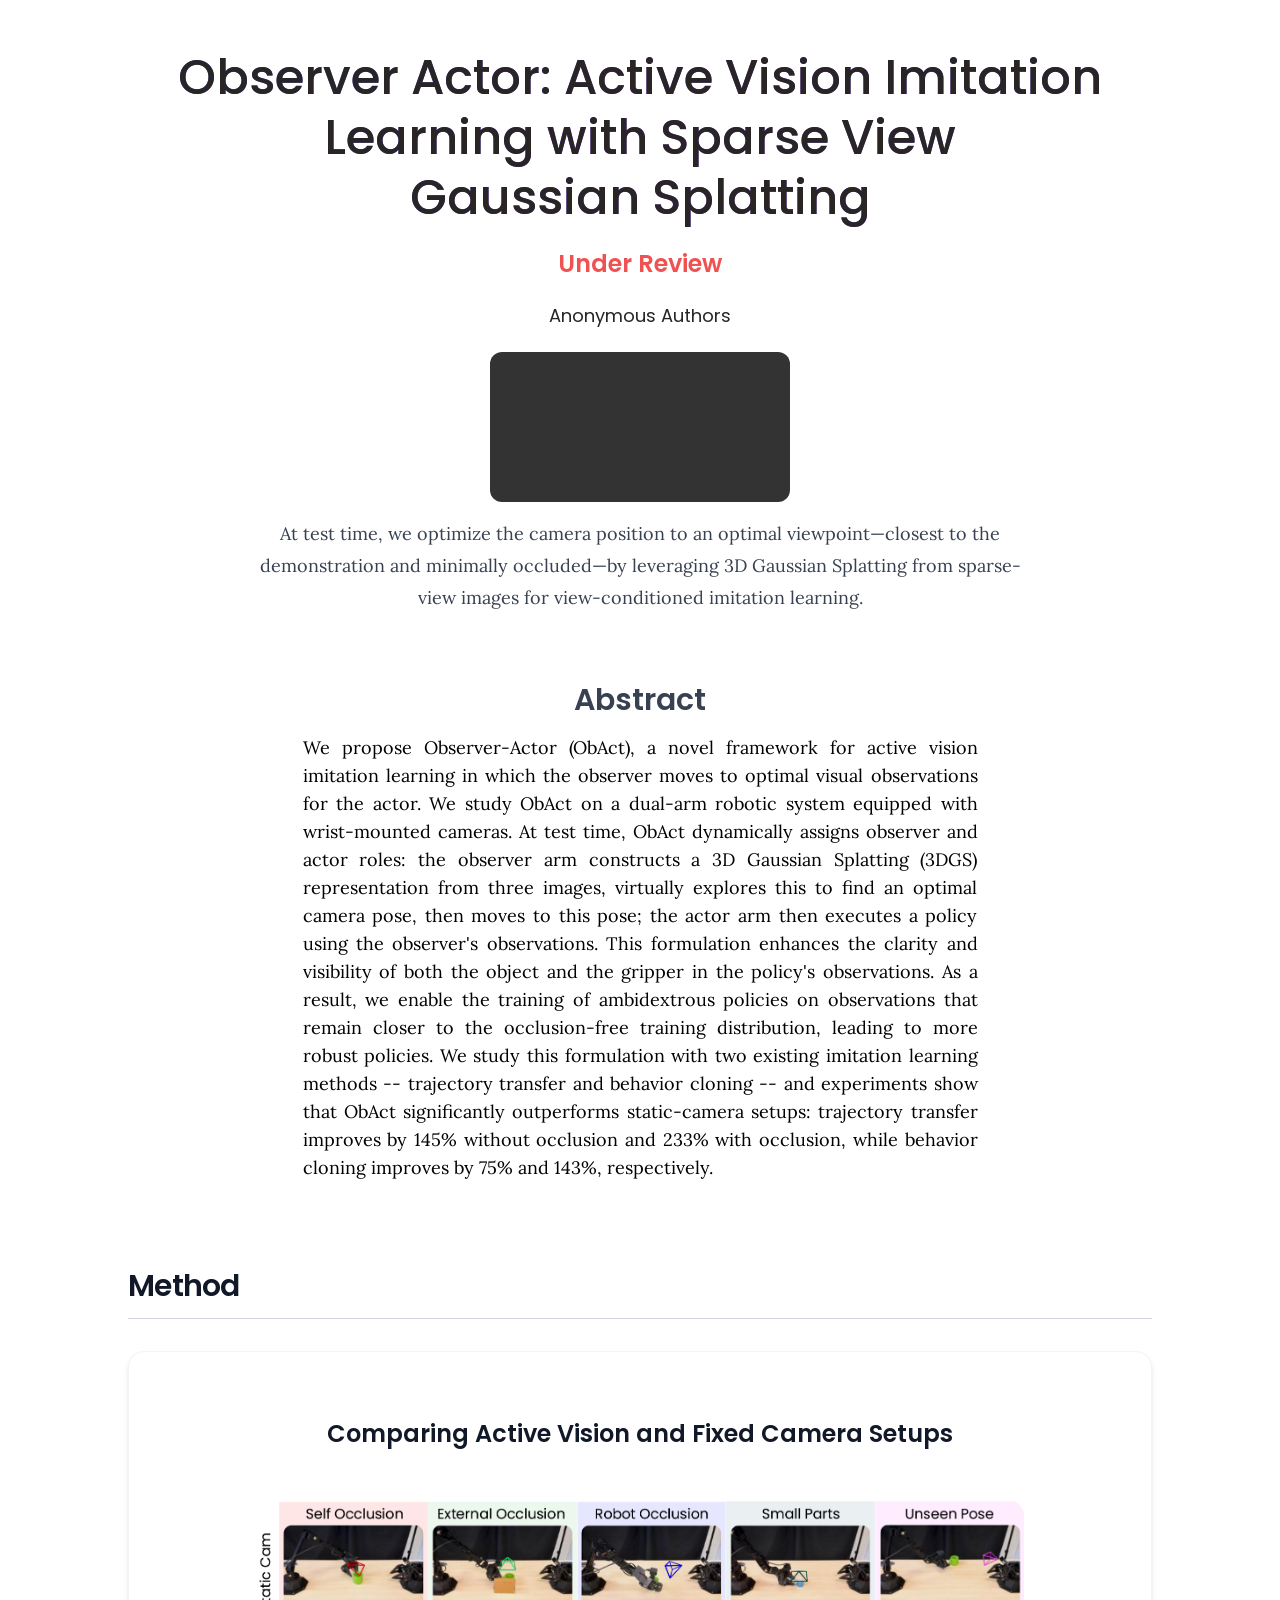
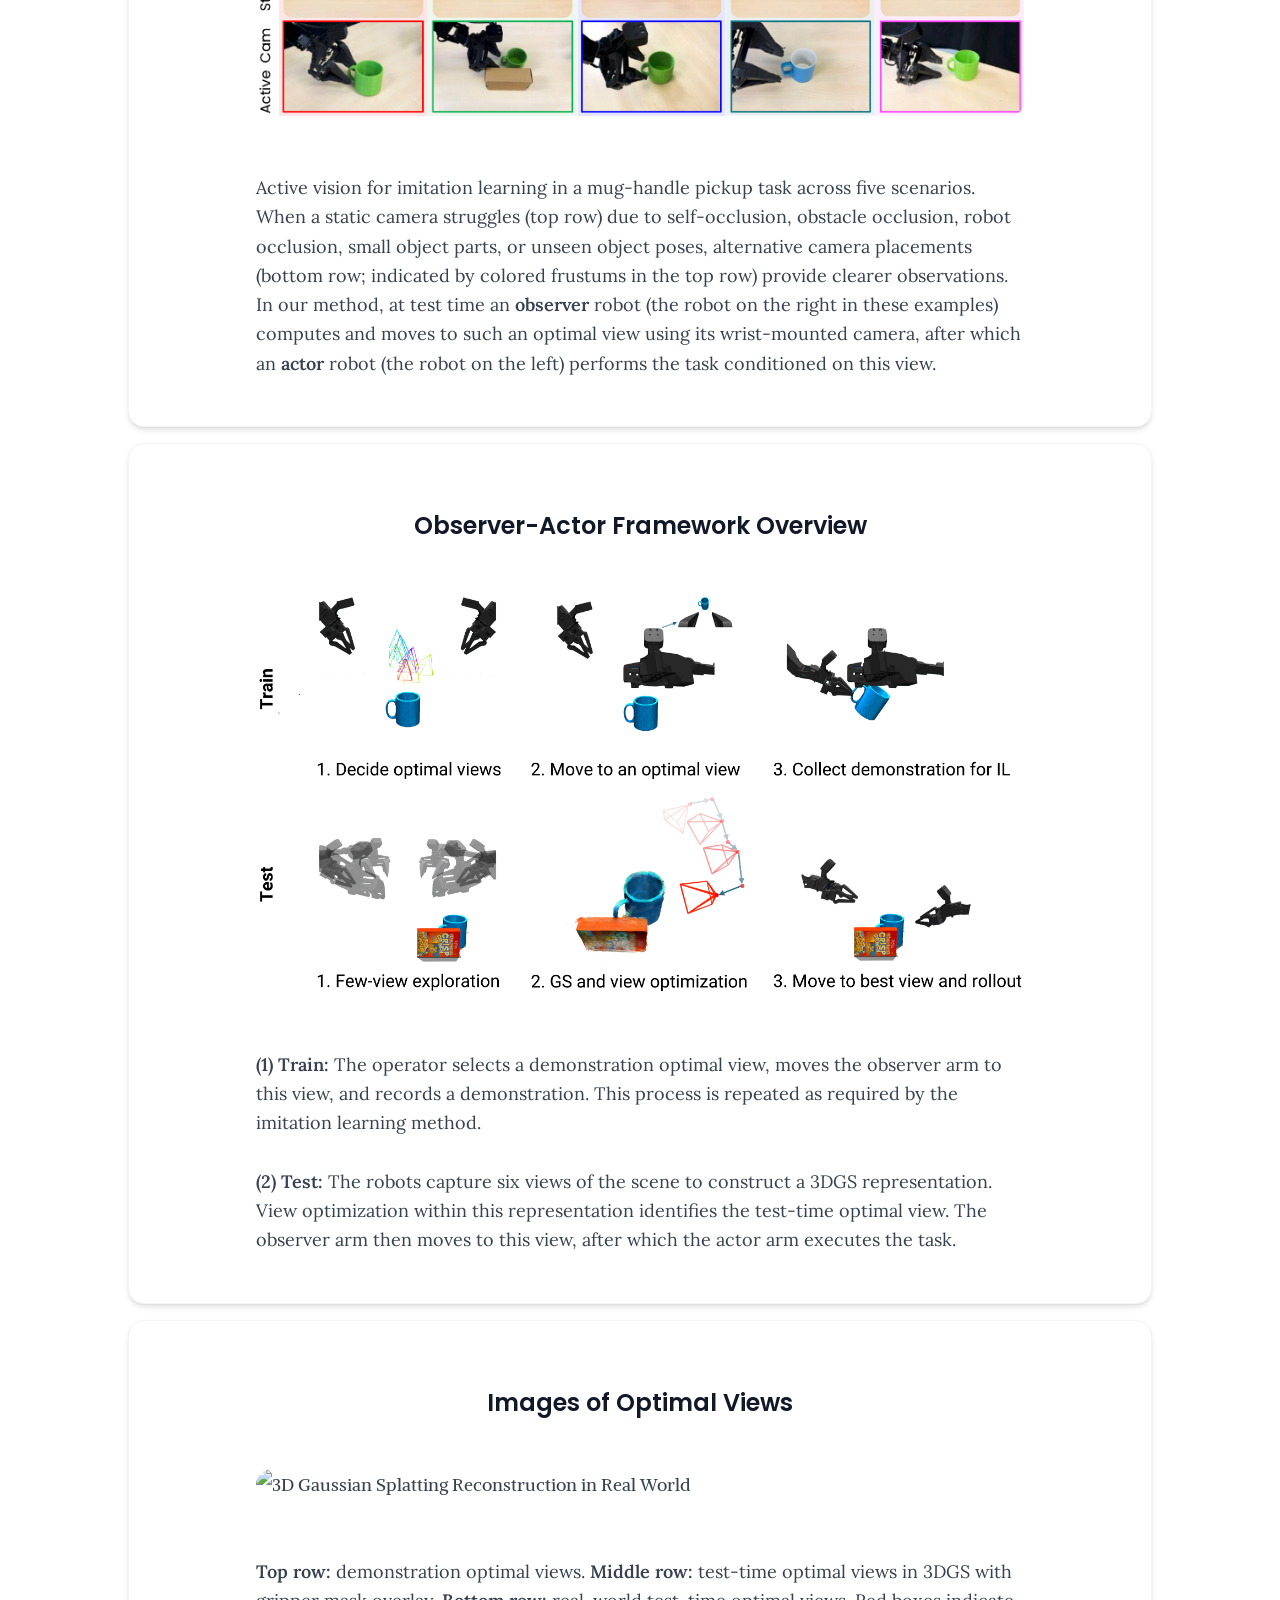
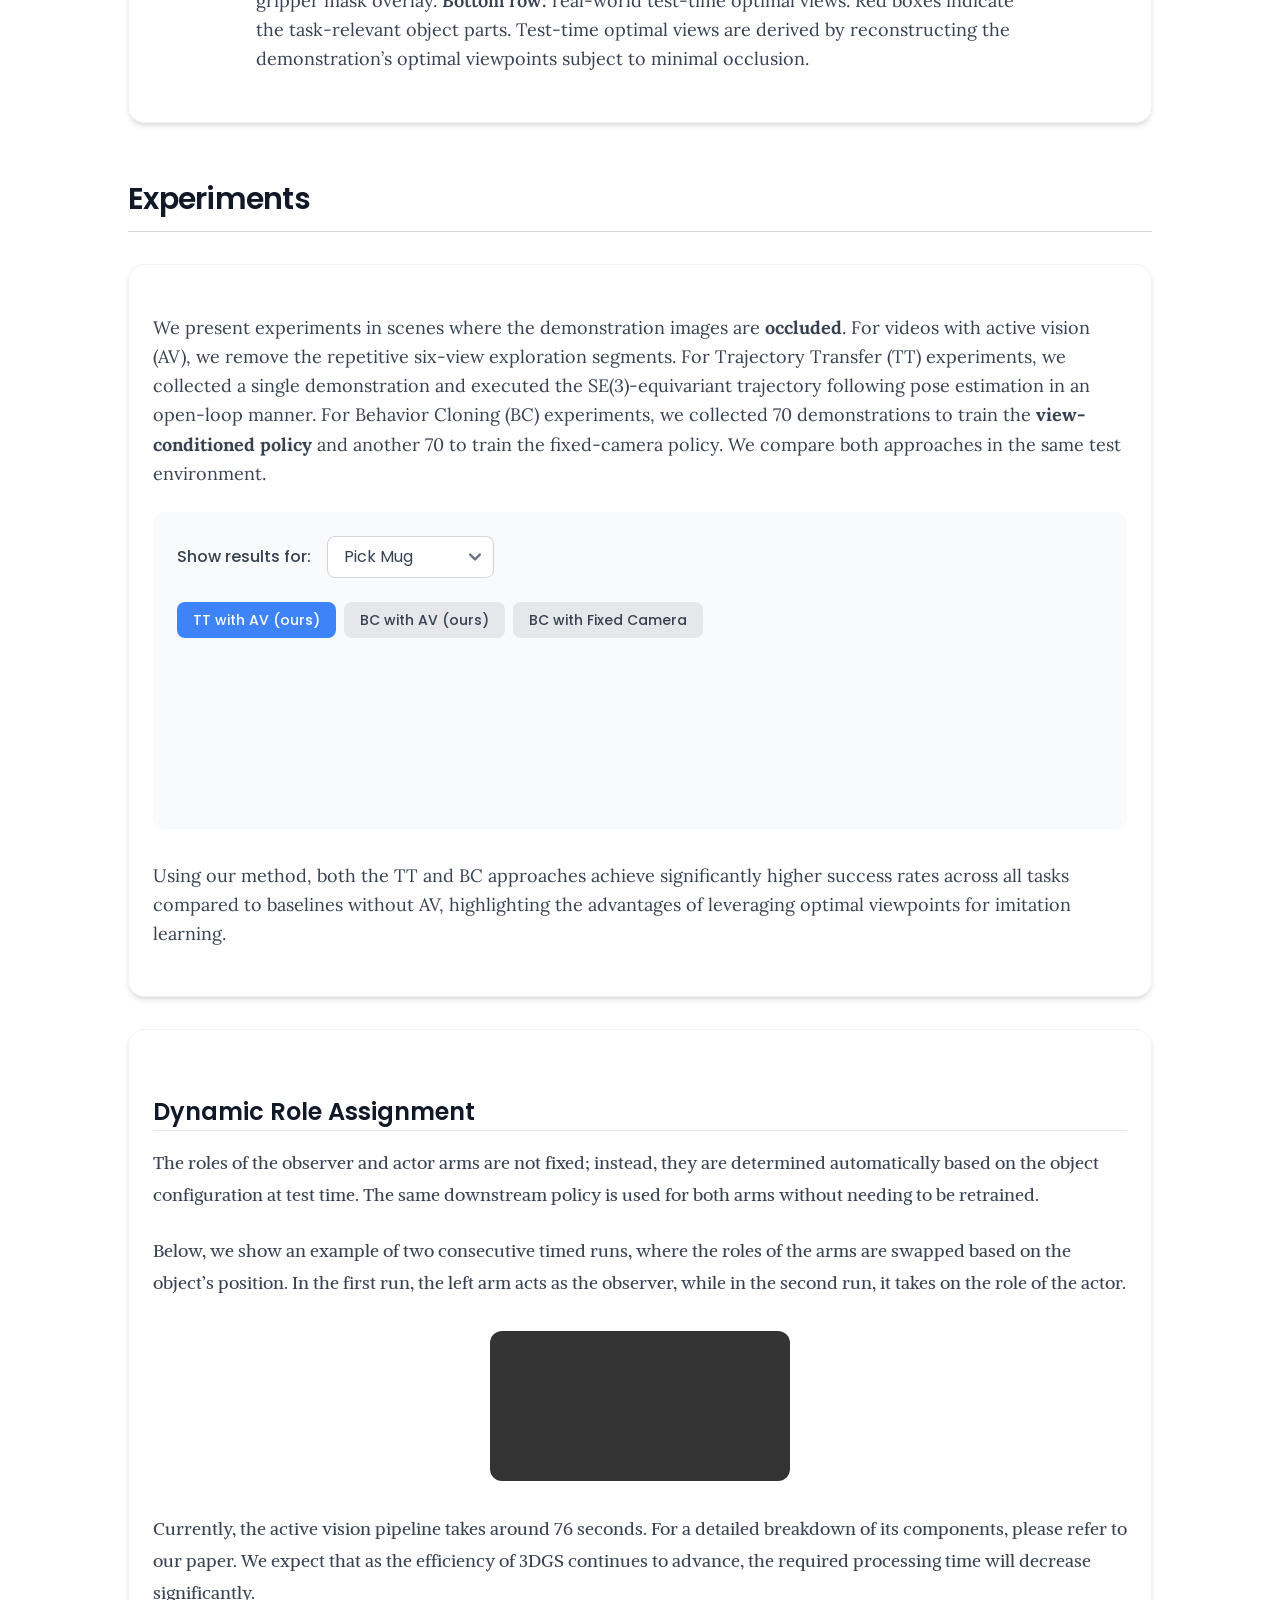
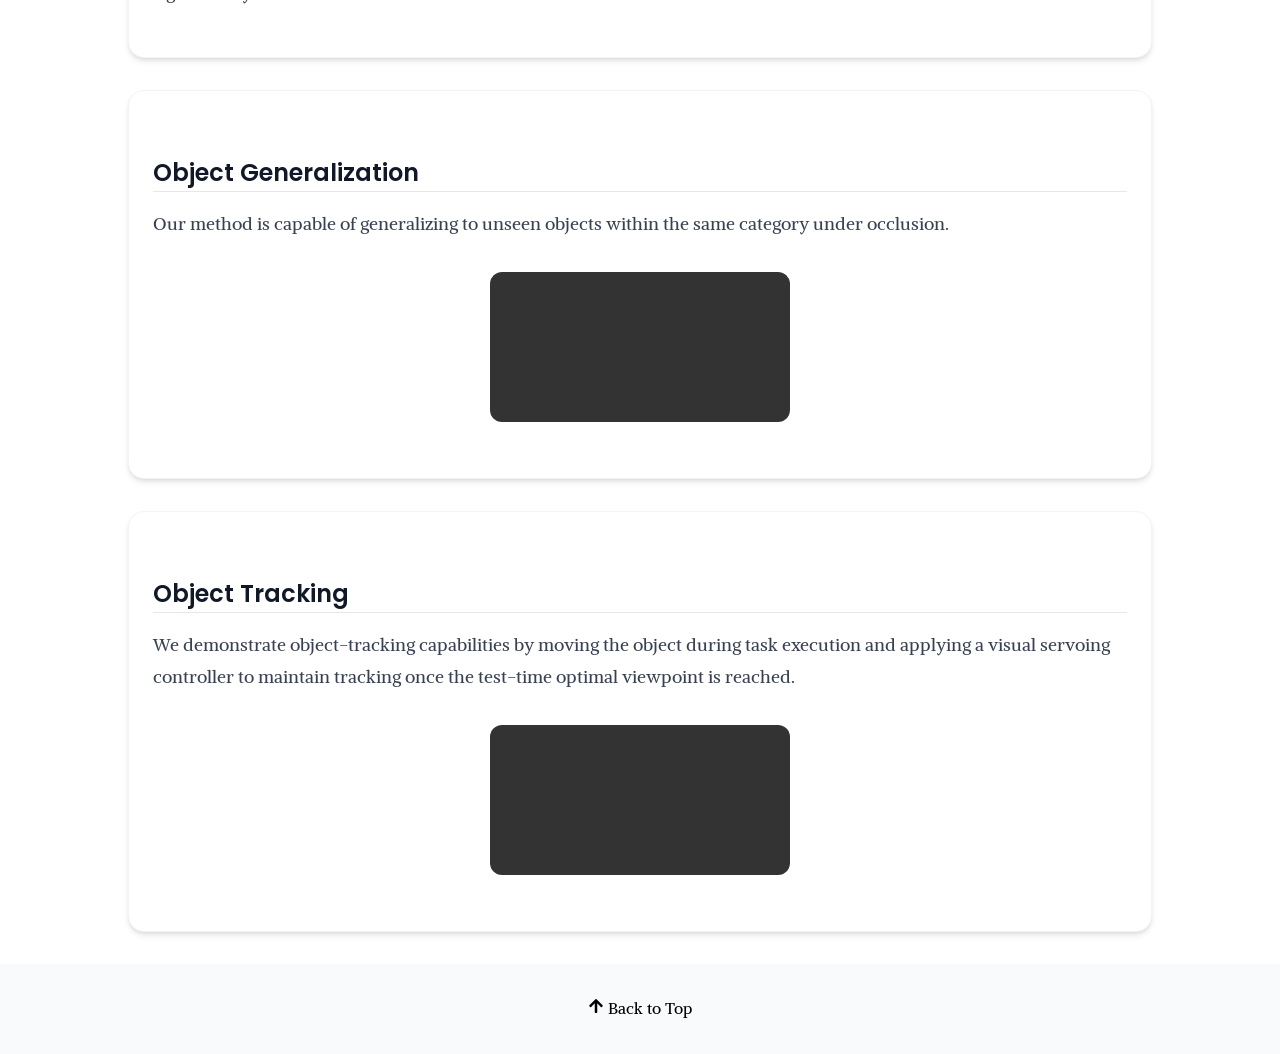
==== commit e9afda0a: "Updates" ====
--- a/index.html
+++ b/index.html
@@ -1,7 +1,7 @@
 <!DOCTYPE html><html><head><meta charSet="utf-8"/><meta http-equiv="x-ua-compatible" content="ie=edge"/><meta name="viewport" content="width=device-width, initial-scale=1, shrink-to-fit=no"/><meta name="generator" content="Gatsby 5.14.1"/><style data-href="/styles.d4714bfd758d2fa4bd0e.css" data-identity="gatsby-global-css">@import url(https://fonts.googleapis.com/css2?family=Roboto:ital,wght@0,100;0,300;0,400;0,500;0,700;0,900;1,100;1,300;1,400;1,500;1,700;1,900&display=swap);@import url(https://fonts.googleapis.com/css2?family=Poppins:ital,wght@0,100;0,200;0,300;0,400;0,500;0,600;0,700;0,800;0,900;1,100;1,200;1,300;1,400;1,500;1,600;1,700;1,800;1,900&family=Roboto:ital,wght@0,100;0,300;0,400;0,500;0,700;0,900;1,100;1,300;1,400;1,500;1,700;1,900&display=swap);@import url(https://fonts.googleapis.com/css2?family=Lora:ital,wght@0,400..700;1,400..700&display=swap);@import url(https://fonts.googleapis.com/css2?family=Alike&display=swap);
 /*
 ! tailwindcss v3.3.2 | MIT License | https://tailwindcss.com
-*/*,:after,:before{border:0 solid #e5e7eb;box-sizing:border-box}:after,:before{--tw-content:""}html{-webkit-text-size-adjust:100%;font-feature-settings:normal;font-family:ui-sans-serif,system-ui,-apple-system,BlinkMacSystemFont,Segoe UI,Roboto,Helvetica Neue,Arial,Noto Sans,sans-serif,Apple Color Emoji,Segoe UI Emoji,Segoe UI Symbol,Noto Color Emoji;font-variation-settings:normal;line-height:1.5;-moz-tab-size:4;-o-tab-size:4;tab-size:4}body{line-height:inherit;margin:0}hr{border-top-width:1px;color:inherit;height:0}abbr:where([title]){-webkit-text-decoration:underline dotted;text-decoration:underline dotted}h1,h2,h3,h4,h5,h6{font-size:inherit;font-weight:inherit}a{color:inherit;text-decoration:inherit}b,strong{font-weight:bolder}code,kbd,pre,samp{font-family:ui-monospace,SFMono-Regular,Menlo,Monaco,Consolas,Liberation Mono,Courier New,monospace;font-size:1em}small{font-size:80%}sub,sup{font-size:75%;line-height:0;position:relative;vertical-align:baseline}sub{bottom:-.25em}sup{top:-.5em}table{border-collapse:collapse;border-color:inherit;text-indent:0}button,input,optgroup,select,textarea{color:inherit;font-family:inherit;font-size:100%;font-weight:inherit;line-height:inherit;margin:0;padding:0}button,select{text-transform:none}[type=button],[type=reset],[type=submit],button{-webkit-appearance:button;background-color:transparent;background-image:none}:-moz-focusring{outline:auto}:-moz-ui-invalid{box-shadow:none}progress{vertical-align:baseline}::-webkit-inner-spin-button,::-webkit-outer-spin-button{height:auto}[type=search]{-webkit-appearance:textfield;outline-offset:-2px}::-webkit-search-decoration{-webkit-appearance:none}::-webkit-file-upload-button{-webkit-appearance:button;font:inherit}summary{display:list-item}blockquote,dd,dl,figure,h1,h2,h3,h4,h5,h6,hr,p,pre{margin:0}fieldset{margin:0}fieldset,legend{padding:0}menu,ol,ul{list-style:none;margin:0;padding:0}textarea{resize:vertical}input::-moz-placeholder,textarea::-moz-placeholder{color:#9ca3af}input::placeholder,textarea::placeholder{color:#9ca3af}[role=button],button{cursor:pointer}:disabled{cursor:default}audio,canvas,embed,iframe,img,object,svg,video{display:block;vertical-align:middle}img,video{height:auto;max-width:100%}[hidden]{display:none}::-webkit-datetime-edit,::-webkit-datetime-edit-day-field,::-webkit-datetime-edit-hour-field,::-webkit-datetime-edit-meridiem-field,::-webkit-datetime-edit-millisecond-field,::-webkit-datetime-edit-minute-field,::-webkit-datetime-edit-month-field,::-webkit-datetime-edit-second-field,::-webkit-datetime-edit-year-field{padding-bottom:0;padding-top:0}select{background-image:url("data:image/svg+xml;charset=utf-8,%3Csvg xmlns='http://www.w3.org/2000/svg' fill='none' viewBox='0 0 20 20'%3E%3Cpath stroke='%236B7280' stroke-linecap='round' stroke-linejoin='round' stroke-width='1.5' d='m6 8 4 4 4-4'/%3E%3C/svg%3E");background-position:right .5rem center;background-repeat:no-repeat;background-size:1.5em 1.5em;padding-right:2.5rem;-webkit-print-color-adjust:exact;print-color-adjust:exact}[type=checkbox]:checked,[type=radio]:checked{background-color:currentColor;background-position:50%;background-repeat:no-repeat;background-size:100% 100%;border-color:transparent}[type=checkbox]:checked{background-image:url("data:image/svg+xml;charset=utf-8,%3Csvg xmlns='http://www.w3.org/2000/svg' fill='%23fff' viewBox='0 0 16 16'%3E%3Cpath d='M12.207 4.793a1 1 0 0 1 0 1.414l-5 5a1 1 0 0 1-1.414 0l-2-2a1 1 0 0 1 1.414-1.414L6.5 9.086l4.293-4.293a1 1 0 0 1 1.414 0z'/%3E%3C/svg%3E")}[type=checkbox]:checked:focus,[type=checkbox]:checked:hover,[type=radio]:checked:focus,[type=radio]:checked:hover{background-color:currentColor;border-color:transparent}[type=checkbox]:indeterminate{background-image:url("data:image/svg+xml;charset=utf-8,%3Csvg xmlns='http://www.w3.org/2000/svg' fill='none' viewBox='0 0 16 16'%3E%3Cpath stroke='%23fff' stroke-linecap='round' stroke-linejoin='round' stroke-width='2' d='M4 8h8'/%3E%3C/svg%3E");background-size:100% 100%}[type=file]:focus{outline:1px solid ButtonText;outline:1px auto -webkit-focus-ring-color}[multiple],[type=date],[type=datetime-local],[type=email],[type=month],[type=number],[type=password],[type=search],[type=tel],[type=text],[type=time],[type=url],[type=week],select,textarea{--tw-shadow:0 0 #0000;-webkit-appearance:none;-moz-appearance:none;appearance:none;background-color:#fff;border-color:#6b7280;border-radius:0;border-width:1px;font-size:1rem;line-height:1.5rem;padding:.5rem .75rem}[multiple]:focus,[type=date]:focus,[type=datetime-local]:focus,[type=email]:focus,[type=month]:focus,[type=number]:focus,[type=password]:focus,[type=search]:focus,[type=tel]:focus,[type=text]:focus,[type=time]:focus,[type=url]:focus,[type=week]:focus,select:focus,textarea:focus{--tw-ring-inset:var(--tw-empty,/*!*/ /*!*/);--tw-ring-offset-width:0px;--tw-ring-offset-color:#fff;--tw-ring-color:#1c64f2;--tw-ring-offset-shadow:var(--tw-ring-inset) 0 0 0 var(--tw-ring-offset-width) var(--tw-ring-offset-color);--tw-ring-shadow:var(--tw-ring-inset) 0 0 0 calc(1px + var(--tw-ring-offset-width)) var(--tw-ring-color);border-color:#1c64f2;box-shadow:var(--tw-ring-offset-shadow),var(--tw-ring-shadow),var(--tw-shadow);outline:2px solid transparent;outline-offset:2px}input::-moz-placeholder,textarea::-moz-placeholder{color:#6b7280;opacity:1}input::placeholder,textarea::placeholder{color:#6b7280;opacity:1}::-webkit-datetime-edit-fields-wrapper{padding:0}::-webkit-date-and-time-value{min-height:1.5em}select:not([size]){background-image:url("data:image/svg+xml;charset=utf-8,%3Csvg xmlns='http://www.w3.org/2000/svg' fill='none' aria-hidden='true' viewBox='0 0 10 6'%3E%3Cpath stroke='%236B7280' stroke-linecap='round' stroke-linejoin='round' stroke-width='2' d='m1 1 4 4 4-4'/%3E%3C/svg%3E");background-position:right .75rem center;background-repeat:no-repeat;background-size:.75em .75em;padding-right:2.5rem;-webkit-print-color-adjust:exact;print-color-adjust:exact}[multiple]{background-image:none;background-position:0 0;background-repeat:unset;background-size:initial;padding-right:.75rem;-webkit-print-color-adjust:unset;print-color-adjust:unset}[type=checkbox],[type=radio]{--tw-shadow:0 0 #0000;-webkit-appearance:none;-moz-appearance:none;appearance:none;background-color:#fff;background-origin:border-box;border-color:#6b7280;border-width:1px;color:#1c64f2;display:inline-block;flex-shrink:0;height:1rem;padding:0;-webkit-print-color-adjust:exact;print-color-adjust:exact;-webkit-user-select:none;-moz-user-select:none;user-select:none;vertical-align:middle;width:1rem}[type=checkbox]{border-radius:0}[type=radio]{border-radius:100%}[type=checkbox]:focus,[type=radio]:focus{--tw-ring-inset:var(--tw-empty,/*!*/ /*!*/);--tw-ring-offset-width:2px;--tw-ring-offset-color:#fff;--tw-ring-color:#1c64f2;--tw-ring-offset-shadow:var(--tw-ring-inset) 0 0 0 var(--tw-ring-offset-width) var(--tw-ring-offset-color);--tw-ring-shadow:var(--tw-ring-inset) 0 0 0 calc(2px + var(--tw-ring-offset-width)) var(--tw-ring-color);box-shadow:var(--tw-ring-offset-shadow),var(--tw-ring-shadow),var(--tw-shadow);outline:2px solid transparent;outline-offset:2px}.dark [type=checkbox]:checked,.dark [type=radio]:checked,[type=checkbox]:checked,[type=radio]:checked{background-color:currentColor;background-position:50%;background-repeat:no-repeat;background-size:.55em .55em;border-color:transparent}[type=checkbox]:checked{background-image:url("data:image/svg+xml;charset=utf-8,%3Csvg xmlns='http://www.w3.org/2000/svg' fill='none' aria-hidden='true' viewBox='0 0 16 12'%3E%3Cpath stroke='%23fff' stroke-linecap='round' stroke-linejoin='round' stroke-width='3' d='M1 5.917 5.724 10.5 15 1.5'/%3E%3C/svg%3E");background-repeat:no-repeat;background-size:.55em .55em;-webkit-print-color-adjust:exact;print-color-adjust:exact}.dark [type=radio]:checked,[type=radio]:checked{background-image:url("data:image/svg+xml;charset=utf-8,%3Csvg xmlns='http://www.w3.org/2000/svg' fill='%23fff' viewBox='0 0 16 16'%3E%3Ccircle cx='8' cy='8' r='3'/%3E%3C/svg%3E");background-size:1em 1em}[type=checkbox]:indeterminate{background-color:currentColor;background-image:url("data:image/svg+xml;charset=utf-8,%3Csvg xmlns='http://www.w3.org/2000/svg' fill='none' aria-hidden='true' viewBox='0 0 16 12'%3E%3Cpath stroke='%23fff' stroke-linecap='round' stroke-linejoin='round' stroke-width='3' d='M1 5.917 5.724 10.5 15 1.5'/%3E%3C/svg%3E");background-position:50%;background-repeat:no-repeat;background-size:.55em .55em;border-color:transparent;-webkit-print-color-adjust:exact;print-color-adjust:exact}[type=checkbox]:indeterminate:focus,[type=checkbox]:indeterminate:hover{background-color:currentColor;border-color:transparent}[type=file]{background:unset;border-color:inherit;border-radius:0;border-width:0;font-size:unset;line-height:inherit;padding:0}[type=file]:focus{outline:1px auto inherit}input[type=file]::file-selector-button{background:#1f2937;border:0;color:#fff;cursor:pointer;font-size:.875rem;font-weight:500;margin-inline-end:1rem;margin-inline-start:-1rem;padding:.625rem 1rem .625rem 2rem}input[type=file]::file-selector-button:hover{background:#374151}.dark input[type=file]::file-selector-button{background:#4b5563;color:#fff}.dark input[type=file]::file-selector-button:hover{background:#6b7280}input[type=range]::-webkit-slider-thumb{appearance:none;-moz-appearance:none;-webkit-appearance:none;background:#1c64f2;border:0;border-radius:9999px;cursor:pointer;height:1.25rem;width:1.25rem}input[type=range]:disabled::-webkit-slider-thumb{background:#9ca3af}.dark input[type=range]:disabled::-webkit-slider-thumb{background:#6b7280}input[type=range]:focus::-webkit-slider-thumb{--tw-ring-offset-shadow:var(--tw-ring-inset) 0 0 0 var(--tw-ring-offset-width) var(--tw-ring-offset-color);--tw-ring-shadow:var(--tw-ring-inset) 0 0 0 calc(4px + var(--tw-ring-offset-width)) var(--tw-ring-color);--tw-ring-opacity:1px;--tw-ring-color:rgb(164 202 254/var(--tw-ring-opacity));box-shadow:var(--tw-ring-offset-shadow),var(--tw-ring-shadow),var(--tw-shadow,0 0 #0000);outline:2px solid transparent;outline-offset:2px}input[type=range]::-moz-range-thumb{appearance:none;-moz-appearance:none;-webkit-appearance:none;background:#1c64f2;border:0;border-radius:9999px;cursor:pointer;height:1.25rem;width:1.25rem}input[type=range]:disabled::-moz-range-thumb{background:#9ca3af}.dark input[type=range]:disabled::-moz-range-thumb{background:#6b7280}input[type=range]::-moz-range-progress{background:#3f83f8}input[type=range]::-ms-fill-lower{background:#3f83f8}input[type=range].range-sm::-webkit-slider-thumb{height:1rem;width:1rem}input[type=range].range-lg::-webkit-slider-thumb{height:1.5rem;width:1.5rem}input[type=range].range-sm::-moz-range-thumb{height:1rem;width:1rem}input[type=range].range-lg::-moz-range-thumb{height:1.5rem;width:1.5rem}.toggle-bg:after{background:#fff;border-color:#d1d5db;border-radius:9999px;border-width:1px;box-shadow:var(--tw-ring-inset) 0 0 0 calc(var(--tw-ring-offset-width)) var(--tw-ring-color);content:"";height:1.25rem;left:.125rem;position:absolute;top:.125rem;transition-duration:.15s;transition-property:background-color,border-color,color,fill,stroke,opacity,box-shadow,transform,filter,backdrop-filter,-webkit-backdrop-filter;width:1.25rem}input:checked+.toggle-bg:after{border-color:#fff;transform:translateX(100%)}input:checked+.toggle-bg{background:#1c64f2;border-color:#1c64f2}[data-tooltip-style^=light]+.tooltip>.tooltip-arrow:before{border-color:#e5e7eb;border-style:solid}[data-tooltip-style^=light]+.tooltip[data-popper-placement^=top]>.tooltip-arrow:before{border-bottom-width:1px;border-right-width:1px}[data-tooltip-style^=light]+.tooltip[data-popper-placement^=right]>.tooltip-arrow:before{border-bottom-width:1px;border-left-width:1px}[data-tooltip-style^=light]+.tooltip[data-popper-placement^=bottom]>.tooltip-arrow:before{border-left-width:1px;border-top-width:1px}[data-tooltip-style^=light]+.tooltip[data-popper-placement^=left]>.tooltip-arrow:before{border-right-width:1px;border-top-width:1px}.tooltip[data-popper-placement^=top]>.tooltip-arrow{bottom:-4px}.tooltip[data-popper-placement^=bottom]>.tooltip-arrow{top:-4px}.tooltip[data-popper-placement^=left]>.tooltip-arrow{right:-4px}.tooltip[data-popper-placement^=right]>.tooltip-arrow{left:-4px}.tooltip.invisible>.tooltip-arrow:before{visibility:hidden}[data-popper-arrow],[data-popper-arrow]:before{background:inherit;height:8px;position:absolute;width:8px}[data-popper-arrow]{visibility:hidden}[data-popper-arrow]:after,[data-popper-arrow]:before{content:"";transform:rotate(45deg);visibility:visible}[data-popper-arrow]:after{background:inherit;height:9px;position:absolute;width:9px}[role=tooltip]>[data-popper-arrow]:before{border-color:#e5e7eb;border-style:solid}.dark [role=tooltip]>[data-popper-arrow]:before{border-color:#4b5563;border-style:solid}[role=tooltip]>[data-popper-arrow]:after{border-color:#e5e7eb;border-style:solid}.dark [role=tooltip]>[data-popper-arrow]:after{border-color:#4b5563;border-style:solid}[data-popover][role=tooltip][data-popper-placement^=top]>[data-popper-arrow]:after,[data-popover][role=tooltip][data-popper-placement^=top]>[data-popper-arrow]:before{border-bottom-width:1px;border-right-width:1px}[data-popover][role=tooltip][data-popper-placement^=right]>[data-popper-arrow]:after,[data-popover][role=tooltip][data-popper-placement^=right]>[data-popper-arrow]:before{border-bottom-width:1px;border-left-width:1px}[data-popover][role=tooltip][data-popper-placement^=bottom]>[data-popper-arrow]:after,[data-popover][role=tooltip][data-popper-placement^=bottom]>[data-popper-arrow]:before{border-left-width:1px;border-top-width:1px}[data-popover][role=tooltip][data-popper-placement^=left]>[data-popper-arrow]:after,[data-popover][role=tooltip][data-popper-placement^=left]>[data-popper-arrow]:before{border-right-width:1px;border-top-width:1px}[data-popover][role=tooltip][data-popper-placement^=top]>[data-popper-arrow]{bottom:-5px}[data-popover][role=tooltip][data-popper-placement^=bottom]>[data-popper-arrow]{top:-5px}[data-popover][role=tooltip][data-popper-placement^=left]>[data-popper-arrow]{right:-5px}[data-popover][role=tooltip][data-popper-placement^=right]>[data-popper-arrow]{left:-5px}[role=tooltip].invisible>[data-popper-arrow]:after,[role=tooltip].invisible>[data-popper-arrow]:before{visibility:hidden}*,:after,:before{--tw-border-spacing-x:0;--tw-border-spacing-y:0;--tw-translate-x:0;--tw-translate-y:0;--tw-rotate:0;--tw-skew-x:0;--tw-skew-y:0;--tw-scale-x:1;--tw-scale-y:1;--tw-pan-x: ;--tw-pan-y: ;--tw-pinch-zoom: ;--tw-scroll-snap-strictness:proximity;--tw-gradient-from-position: ;--tw-gradient-via-position: ;--tw-gradient-to-position: ;--tw-ordinal: ;--tw-slashed-zero: ;--tw-numeric-figure: ;--tw-numeric-spacing: ;--tw-numeric-fraction: ;--tw-ring-inset: ;--tw-ring-offset-width:0px;--tw-ring-offset-color:#fff;--tw-ring-color:rgba(63,131,248,.5);--tw-ring-offset-shadow:0 0 #0000;--tw-ring-shadow:0 0 #0000;--tw-shadow:0 0 #0000;--tw-shadow-colored:0 0 #0000;--tw-blur: ;--tw-brightness: ;--tw-contrast: ;--tw-grayscale: ;--tw-hue-rotate: ;--tw-invert: ;--tw-saturate: ;--tw-sepia: ;--tw-drop-shadow: ;--tw-backdrop-blur: ;--tw-backdrop-brightness: ;--tw-backdrop-contrast: ;--tw-backdrop-grayscale: ;--tw-backdrop-hue-rotate: ;--tw-backdrop-invert: ;--tw-backdrop-opacity: ;--tw-backdrop-saturate: ;--tw-backdrop-sepia: }::backdrop{--tw-border-spacing-x:0;--tw-border-spacing-y:0;--tw-translate-x:0;--tw-translate-y:0;--tw-rotate:0;--tw-skew-x:0;--tw-skew-y:0;--tw-scale-x:1;--tw-scale-y:1;--tw-pan-x: ;--tw-pan-y: ;--tw-pinch-zoom: ;--tw-scroll-snap-strictness:proximity;--tw-gradient-from-position: ;--tw-gradient-via-position: ;--tw-gradient-to-position: ;--tw-ordinal: ;--tw-slashed-zero: ;--tw-numeric-figure: ;--tw-numeric-spacing: ;--tw-numeric-fraction: ;--tw-ring-inset: ;--tw-ring-offset-width:0px;--tw-ring-offset-color:#fff;--tw-ring-color:rgba(63,131,248,.5);--tw-ring-offset-shadow:0 0 #0000;--tw-ring-shadow:0 0 #0000;--tw-shadow:0 0 #0000;--tw-shadow-colored:0 0 #0000;--tw-blur: ;--tw-brightness: ;--tw-contrast: ;--tw-grayscale: ;--tw-hue-rotate: ;--tw-invert: ;--tw-saturate: ;--tw-sepia: ;--tw-drop-shadow: ;--tw-backdrop-blur: ;--tw-backdrop-brightness: ;--tw-backdrop-contrast: ;--tw-backdrop-grayscale: ;--tw-backdrop-hue-rotate: ;--tw-backdrop-invert: ;--tw-backdrop-opacity: ;--tw-backdrop-saturate: ;--tw-backdrop-sepia: }.container{width:100%}@media (min-width:640px){.container{max-width:640px}}@media (min-width:768px){.container{max-width:768px}}@media (min-width:1024px){.container{max-width:1024px}}@media (min-width:1280px){.container{max-width:1280px}}@media (min-width:1536px){.container{max-width:1536px}}.format{color:var(--tw-prose-body);max-width:65ch}.format :where(p):not(:where([class~=not-format] *)){margin-bottom:1.25em;margin-top:1.25em}.format :where([class~=lead]):not(:where([class~=not-format] *)){color:var(--tw-prose-lead);font-size:1.25em;line-height:1.6;margin-bottom:1.2em;margin-top:1.2em}.format :where(a):not(:where([class~=not-format] *)){color:var(--tw-prose-links);font-weight:500;text-decoration:underline}.format :where(strong):not(:where([class~=not-format] *)){color:var(--tw-prose-bold);font-weight:600}.format :where(a strong):not(:where([class~=not-format] *)){color:inherit}.format :where(blockquote strong):not(:where([class~=not-format] *)){color:inherit}.format :where(thead th strong):not(:where([class~=not-format] *)){color:inherit}.format :where(ol):not(:where([class~=not-format] *)){list-style-type:decimal;margin-bottom:1.25em;margin-top:1.25em;padding-left:1.625em}.format :where(ol[type=A]):not(:where([class~=not-format] *)){list-style-type:upper-alpha}.format :where(ol[type=a]):not(:where([class~=not-format] *)){list-style-type:lower-alpha}.format :where(ol[type=A s]):not(:where([class~=not-format] *)){list-style-type:upper-alpha}.format :where(ol[type=a s]):not(:where([class~=not-format] *)){list-style-type:lower-alpha}.format :where(ol[type=I]):not(:where([class~=not-format] *)){list-style-type:upper-roman}.format :where(ol[type=i]):not(:where([class~=not-format] *)){list-style-type:lower-roman}.format :where(ol[type=I s]):not(:where([class~=not-format] *)){list-style-type:upper-roman}.format :where(ol[type=i s]):not(:where([class~=not-format] *)){list-style-type:lower-roman}.format :where(ol[type="1"]):not(:where([class~=not-format] *)){list-style-type:decimal}.format :where(ul):not(:where([class~=not-format] *)){list-style-type:disc;margin-bottom:1.25em;margin-top:1.25em;padding-left:1.625em}.format :where(ol>li):not(:where([class~=not-format] *))::marker{color:var(--tw-prose-counters);font-weight:400}.format :where(ul>li):not(:where([class~=not-format] *))::marker{color:var(--tw-prose-bullets)}.format :where(hr):not(:where([class~=not-format] *)){border-color:var(--tw-prose-hr);border-top-width:1px;margin-bottom:3em;margin-top:3em}.format :where(blockquote):not(:where([class~=not-format] *)){border-left-color:var(--tw-prose-quote-borders);border-left-width:.25rem;color:var(--tw-prose-quotes);font-style:italic;font-weight:500;margin-bottom:1.6em;margin-top:1.6em;padding-left:1em;quotes:"\201C""\201D""\2018""\2019"}.format :where(blockquote p:first-of-type):not(:where([class~=not-format] *)):before{content:open-quote}.format :where(blockquote p:last-of-type):not(:where([class~=not-format] *)):after{content:close-quote}.format :where(h1):not(:where([class~=not-format] *)){color:var(--tw-prose-headings);font-size:2.25em;font-weight:800;line-height:1.1111111;margin-bottom:.8888889em;margin-top:0}.format :where(h1 strong):not(:where([class~=not-format] *)){color:inherit;font-weight:900}.format :where(h2):not(:where([class~=not-format] *)){color:var(--tw-prose-headings);font-size:1.5em;font-weight:700;line-height:1.3333333;margin-bottom:1em;margin-top:2em}.format :where(h2 strong):not(:where([class~=not-format] *)){color:inherit;font-weight:800}.format :where(h3):not(:where([class~=not-format] *)){color:var(--tw-prose-headings);font-size:1.25em;font-weight:600;line-height:1.6;margin-bottom:.6em;margin-top:1.6em}.format :where(h3 strong):not(:where([class~=not-format] *)){color:inherit;font-weight:700}.format :where(h4):not(:where([class~=not-format] *)){color:var(--tw-prose-headings);font-weight:600;line-height:1.5;margin-bottom:.5em;margin-top:1.5em}.format :where(h4 strong):not(:where([class~=not-format] *)){color:inherit;font-weight:700}.format :where(img):not(:where([class~=not-format] *)){margin-bottom:2em;margin-top:2em}.format :where(figure>*):not(:where([class~=not-format] *)){margin-bottom:0;margin-top:0}.format :where(figcaption):not(:where([class~=not-format] *)){color:var(--tw-prose-captions);font-size:.875em;line-height:1.4285714;margin-top:.8571429em}.format :where(code):not(:where([class~=not-format] *)){color:var(--tw-prose-code);font-size:.875em;font-weight:600}.format :where(code):not(:where([class~=not-format] *)):before{content:"`"}.format :where(code):not(:where([class~=not-format] *)):after{content:"`"}.format :where(a code):not(:where([class~=not-format] *)){color:inherit}.format :where(h1 code):not(:where([class~=not-format] *)){color:inherit}.format :where(h2 code):not(:where([class~=not-format] *)){color:inherit;font-size:.875em}.format :where(h3 code):not(:where([class~=not-format] *)){color:inherit;font-size:.9em}.format :where(h4 code):not(:where([class~=not-format] *)){color:inherit}.format :where(blockquote code):not(:where([class~=not-format] *)){color:inherit}.format :where(thead th code):not(:where([class~=not-format] *)){color:inherit}.format :where(pre):not(:where([class~=not-format] *)){background-color:var(--tw-prose-pre-bg);border-radius:.375rem;color:var(--tw-prose-pre-code);font-size:.875em;font-weight:400;line-height:1.7142857;margin-bottom:1.7142857em;margin-top:1.7142857em;overflow-x:auto;padding:.8571429em 1.1428571em}.format :where(pre code):not(:where([class~=not-format] *)){background-color:transparent;border-radius:0;border-width:0;color:inherit;font-family:inherit;font-size:inherit;font-weight:inherit;line-height:inherit;padding:0}.format :where(pre code):not(:where([class~=not-format] *)):before{content:none}.format :where(pre code):not(:where([class~=not-format] *)):after{content:none}.format :where(table):not(:where([class~=not-format] *)){font-size:.875em;line-height:1.7142857;margin-bottom:2em;margin-top:2em;table-layout:auto;text-align:left;width:100%}.format :where(thead):not(:where([class~=not-format] *)){border-bottom-color:var(--tw-prose-th-borders);border-bottom-width:1px}.format :where(thead th):not(:where([class~=not-format] *)){color:var(--tw-prose-headings);font-weight:600;padding-bottom:.5714286em;padding-left:.5714286em;padding-right:.5714286em;vertical-align:bottom}.format :where(tbody tr):not(:where([class~=not-format] *)){border-bottom-color:var(--tw-prose-td-borders);border-bottom-width:1px}.format :where(tbody tr:last-child):not(:where([class~=not-format] *)){border-bottom-width:0}.format :where(tbody td):not(:where([class~=not-format] *)){vertical-align:baseline}.format :where(tfoot):not(:where([class~=not-format] *)){border-top-color:var(--tw-prose-th-borders);border-top-width:1px}.format :where(tfoot td):not(:where([class~=not-format] *)){vertical-align:top}.format{--tw-prose-body:#374151;--tw-prose-headings:#111827;--tw-prose-lead:#4b5563;--tw-prose-links:#111827;--tw-prose-bold:#111827;--tw-prose-counters:#6b7280;--tw-prose-bullets:#d1d5db;--tw-prose-hr:#e5e7eb;--tw-prose-quotes:#111827;--tw-prose-quote-borders:#e5e7eb;--tw-prose-captions:#6b7280;--tw-prose-code:#111827;--tw-prose-pre-code:#e5e7eb;--tw-prose-pre-bg:#1f2937;--tw-prose-th-borders:#d1d5db;--tw-prose-td-borders:#e5e7eb;--tw-prose-invert-body:#d1d5db;--tw-prose-invert-headings:#fff;--tw-prose-invert-lead:#9ca3af;--tw-prose-invert-links:#fff;--tw-prose-invert-bold:#fff;--tw-prose-invert-counters:#9ca3af;--tw-prose-invert-bullets:#4b5563;--tw-prose-invert-hr:#374151;--tw-prose-invert-quotes:#f3f4f6;--tw-prose-invert-quote-borders:#374151;--tw-prose-invert-captions:#9ca3af;--tw-prose-invert-code:#fff;--tw-prose-invert-pre-code:#d1d5db;--tw-prose-invert-pre-bg:rgba(0,0,0,.5);--tw-prose-invert-th-borders:#4b5563;--tw-prose-invert-td-borders:#374151;font-size:1rem;line-height:1.75}.format :where(video):not(:where([class~=not-format] *)){margin-bottom:2em;margin-top:2em}.format :where(figure):not(:where([class~=not-format] *)){margin-bottom:2em;margin-top:2em}.format :where(li):not(:where([class~=not-format] *)){margin-bottom:.5em;margin-top:.5em}.format :where(ol>li):not(:where([class~=not-format] *)){padding-left:.375em}.format :where(ul>li):not(:where([class~=not-format] *)){padding-left:.375em}.format :where(.format>ul>li p):not(:where([class~=not-format] *)){margin-bottom:.75em;margin-top:.75em}.format :where(.format>ul>li>:first-child):not(:where([class~=not-format] *)){margin-top:1.25em}.format :where(.format>ul>li>:last-child):not(:where([class~=not-format] *)){margin-bottom:1.25em}.format :where(.format>ol>li>:first-child):not(:where([class~=not-format] *)){margin-top:1.25em}.format :where(.format>ol>li>:last-child):not(:where([class~=not-format] *)){margin-bottom:1.25em}.format :where(ul ul,ul ol,ol ul,ol ol):not(:where([class~=not-format] *)){margin-bottom:.75em;margin-top:.75em}.format :where(hr+*):not(:where([class~=not-format] *)){margin-top:0}.format :where(h2+*):not(:where([class~=not-format] *)){margin-top:0}.format :where(h3+*):not(:where([class~=not-format] *)){margin-top:0}.format :where(h4+*):not(:where([class~=not-format] *)){margin-top:0}.format :where(thead th:first-child):not(:where([class~=not-format] *)){padding-left:0}.format :where(thead th:last-child):not(:where([class~=not-format] *)){padding-right:0}.format :where(tbody td,tfoot td):not(:where([class~=not-format] *)){padding:.5714286em}.format :where(tbody td:first-child,tfoot td:first-child):not(:where([class~=not-format] *)){padding-left:0}.format :where(tbody td:last-child,tfoot td:last-child):not(:where([class~=not-format] *)){padding-right:0}.format :where(.format>:first-child):not(:where([class~=not-format] *)){margin-top:0}.format :where(.format>:last-child):not(:where([class~=not-format] *)){margin-bottom:0}.format-sm :where(.format>ul>li p):not(:where([class~=not-format] *)){margin-bottom:.5714286em;margin-top:.5714286em}.format-sm :where(.format>ul>li>:first-child):not(:where([class~=not-format] *)){margin-top:1.1428571em}.format-sm :where(.format>ul>li>:last-child):not(:where([class~=not-format] *)){margin-bottom:1.1428571em}.format-sm :where(.format>ol>li>:first-child):not(:where([class~=not-format] *)){margin-top:1.1428571em}.format-sm :where(.format>ol>li>:last-child):not(:where([class~=not-format] *)){margin-bottom:1.1428571em}.format-sm :where(.format>:first-child):not(:where([class~=not-format] *)){margin-top:0}.format-sm :where(.format>:last-child):not(:where([class~=not-format] *)){margin-bottom:0}.format-base :where(.format>ul>li p):not(:where([class~=not-format] *)){margin-bottom:.75em;margin-top:.75em}.format-base :where(.format>ul>li>:first-child):not(:where([class~=not-format] *)){margin-top:1.25em}.format-base :where(.format>ul>li>:last-child):not(:where([class~=not-format] *)){margin-bottom:1.25em}.format-base :where(.format>ol>li>:first-child):not(:where([class~=not-format] *)){margin-top:1.25em}.format-base :where(.format>ol>li>:last-child):not(:where([class~=not-format] *)){margin-bottom:1.25em}.format-base :where(.format>:first-child):not(:where([class~=not-format] *)){margin-top:0}.format-base :where(.format>:last-child):not(:where([class~=not-format] *)){margin-bottom:0}.format-lg :where(.format>ul>li p):not(:where([class~=not-format] *)){margin-bottom:.8888889em;margin-top:.8888889em}.format-lg :where(.format>ul>li>:first-child):not(:where([class~=not-format] *)){margin-top:1.3333333em}.format-lg :where(.format>ul>li>:last-child):not(:where([class~=not-format] *)){margin-bottom:1.3333333em}.format-lg :where(.format>ol>li>:first-child):not(:where([class~=not-format] *)){margin-top:1.3333333em}.format-lg :where(.format>ol>li>:last-child):not(:where([class~=not-format] *)){margin-bottom:1.3333333em}.format-lg :where(.format>:first-child):not(:where([class~=not-format] *)){margin-top:0}.format-lg :where(.format>:last-child):not(:where([class~=not-format] *)){margin-bottom:0}.format-xl :where(.format>ul>li p):not(:where([class~=not-format] *)){margin-bottom:.8em;margin-top:.8em}.format-xl :where(.format>ul>li>:first-child):not(:where([class~=not-format] *)){margin-top:1.2em}.format-xl :where(.format>ul>li>:last-child):not(:where([class~=not-format] *)){margin-bottom:1.2em}.format-xl :where(.format>ol>li>:first-child):not(:where([class~=not-format] *)){margin-top:1.2em}.format-xl :where(.format>ol>li>:last-child):not(:where([class~=not-format] *)){margin-bottom:1.2em}.format-xl :where(.format>:first-child):not(:where([class~=not-format] *)){margin-top:0}.format-xl :where(.format>:last-child):not(:where([class~=not-format] *)){margin-bottom:0}.format-2xl :where(.format>ul>li p):not(:where([class~=not-format] *)){margin-bottom:.8333333em;margin-top:.8333333em}.format-2xl :where(.format>ul>li>:first-child):not(:where([class~=not-format] *)){margin-top:1.3333333em}.format-2xl :where(.format>ul>li>:last-child):not(:where([class~=not-format] *)){margin-bottom:1.3333333em}.format-2xl :where(.format>ol>li>:first-child):not(:where([class~=not-format] *)){margin-top:1.3333333em}.format-2xl :where(.format>ol>li>:last-child):not(:where([class~=not-format] *)){margin-bottom:1.3333333em}.format-2xl :where(.format>:first-child):not(:where([class~=not-format] *)){margin-top:0}.format-2xl :where(.format>:last-child):not(:where([class~=not-format] *)){margin-bottom:0}.format-blue{--tw-prose-links:#2563eb;--tw-prose-invert-links:#3b82f6}.sr-only{clip:rect(0,0,0,0);border-width:0;height:1px;margin:-1px;overflow:hidden;padding:0;position:absolute;white-space:nowrap;width:1px}.pointer-events-none{pointer-events:none}.invisible{visibility:hidden}.collapse{visibility:collapse}.static{position:static}.fixed{position:fixed}.absolute{position:absolute}.relative{position:relative}.inset-y-0{bottom:0;top:0}.-bottom-1{bottom:-.25rem}.-left-1{left:-.25rem}.-left-1\.5{left:-.375rem}.-left-3{left:-.75rem}.-right-1{right:-.25rem}.-top-1{top:-.25rem}.bottom-5{bottom:1.25rem}.left-0{left:0}.left-1\/2{left:50%}.right-0{right:0}.top-0{top:0}.top-1\/2{top:50%}.-z-10{z-index:-10}.z-10{z-index:10}.z-20{z-index:20}.z-50{z-index:50}.m-1{margin:.25rem}.m-2{margin:.5rem}.\!my-0{margin-bottom:0!important;margin-top:0!important}.-mx-1{margin-left:-.25rem;margin-right:-.25rem}.-mx-1\.5{margin-left:-.375rem;margin-right:-.375rem}.-my-1{margin-bottom:-.25rem;margin-top:-.25rem}.-my-1\.5{margin-bottom:-.375rem;margin-top:-.375rem}.-my-3{margin-bottom:-.75rem;margin-top:-.75rem}.-my-8{margin-bottom:-2rem;margin-top:-2rem}.mx-1{margin-left:.25rem;margin-right:.25rem}.mx-2{margin-left:.5rem;margin-right:.5rem}.mx-4{margin-left:1rem;margin-right:1rem}.mx-auto{margin-left:auto;margin-right:auto}.my-1{margin-bottom:.25rem;margin-top:.25rem}.my-6{margin-bottom:1.5rem;margin-top:1.5rem}.\!mb-2{margin-bottom:.5rem!important}.\!mb-4{margin-bottom:1rem!important}.\!mt-0{margin-top:0!important}.-mb-px{margin-bottom:-1px}.-mt-4{margin-top:-1rem}.mb-1{margin-bottom:.25rem}.mb-10{margin-bottom:2.5rem}.mb-2{margin-bottom:.5rem}.mb-4{margin-bottom:1rem}.mb-5{margin-bottom:1.25rem}.mb-6{margin-bottom:1.5rem}.mb-8{margin-bottom:2rem}.ml-0{margin-left:0}.ml-1{margin-left:.25rem}.ml-2{margin-left:.5rem}.ml-3{margin-left:.75rem}.ml-6{margin-left:1.5rem}.ml-auto{margin-left:auto}.mr-0{margin-right:0}.mr-0\.5{margin-right:.125rem}.mr-1{margin-right:.25rem}.mr-2{margin-right:.5rem}.mr-3{margin-right:.75rem}.mr-4{margin-right:1rem}.mt-1{margin-top:.25rem}.mt-1\.5{margin-top:.375rem}.mt-2{margin-top:.5rem}.mt-3{margin-top:.75rem}.mt-4{margin-top:1rem}.mt-6{margin-top:1.5rem}.mt-8{margin-top:2rem}.block{display:block}.inline-block{display:inline-block}.inline{display:inline}.flex{display:flex}.inline-flex{display:inline-flex}.table{display:table}.grid{display:grid}.hidden{display:none}.h-0{height:0}.h-0\.5{height:.125rem}.h-1{height:.25rem}.h-1\.5{height:.375rem}.h-10{height:2.5rem}.h-16{height:4rem}.h-2{height:.5rem}.h-2\.5{height:.625rem}.h-20{height:5rem}.h-3{height:.75rem}.h-3\.5{height:.875rem}.h-36{height:9rem}.h-4{height:1rem}.h-5{height:1.25rem}.h-6{height:1.5rem}.h-7{height:1.75rem}.h-8{height:2rem}.h-96{height:24rem}.h-auto{height:auto}.h-fit{height:-moz-fit-content;height:fit-content}.h-full{height:100%}.h-min{height:-moz-min-content;height:min-content}.h-modal{height:calc(100% - 2rem)}.h-px{height:1px}.max-h-\[90vh\]{max-height:90vh}.min-h-screen{min-height:100vh}.w-10{width:2.5rem}.w-11{width:2.75rem}.w-12{width:3rem}.w-16{width:4rem}.w-2{width:.5rem}.w-2\/4{width:50%}.w-20{width:5rem}.w-3{width:.75rem}.w-3\.5{width:.875rem}.w-36{width:9rem}.w-4{width:1rem}.w-5{width:1.25rem}.w-6{width:1.5rem}.w-64{width:16rem}.w-7{width:1.75rem}.w-8{width:2rem}.w-auto{width:auto}.w-fit{width:-moz-fit-content;width:fit-content}.w-full{width:100%}.max-w-2xl{max-width:42rem}.max-w-3xl{max-width:48rem}.max-w-4xl{max-width:56rem}.max-w-5xl{max-width:64rem}.max-w-6xl{max-width:72rem}.max-w-7xl{max-width:80rem}.max-w-\[100\%\]{max-width:100%}.max-w-\[90\%\]{max-width:90%}.max-w-lg{max-width:32rem}.max-w-md{max-width:28rem}.max-w-sm{max-width:24rem}.max-w-xl{max-width:36rem}.max-w-xs{max-width:20rem}.flex-1{flex:1 1 0%}.flex-shrink-0,.shrink-0{flex-shrink:0}.-translate-x-1\/2{--tw-translate-x:-50%}.-translate-x-1\/2,.-translate-y-1\/2{transform:translate(var(--tw-translate-x),var(--tw-translate-y)) rotate(var(--tw-rotate)) skewX(var(--tw-skew-x)) skewY(var(--tw-skew-y)) scaleX(var(--tw-scale-x)) scaleY(var(--tw-scale-y))}.-translate-y-1\/2{--tw-translate-y:-50%}.rotate-180{--tw-rotate:180deg}.rotate-180,.rotate-45{transform:translate(var(--tw-translate-x),var(--tw-translate-y)) rotate(var(--tw-rotate)) skewX(var(--tw-skew-x)) skewY(var(--tw-skew-y)) scaleX(var(--tw-scale-x)) scaleY(var(--tw-scale-y))}.rotate-45{--tw-rotate:45deg}.transform{transform:translate(var(--tw-translate-x),var(--tw-translate-y)) rotate(var(--tw-rotate)) skewX(var(--tw-skew-x)) skewY(var(--tw-skew-y)) scaleX(var(--tw-scale-x)) scaleY(var(--tw-scale-y))}@keyframes dance{0%,to{transform:translateY(0)}50%{transform:translateY(-10%)}}.animate-dance{animation:dance .5s ease-in-out infinite}@keyframes spin{to{transform:rotate(1turn)}}.animate-spin{animation:spin 1s linear infinite}.\!cursor-wait{cursor:wait!important}.cursor-grab{cursor:grab}.cursor-not-allowed{cursor:not-allowed}.cursor-pointer{cursor:pointer}.snap-x{scroll-snap-type:x var(--tw-scroll-snap-strictness)}.snap-mandatory{--tw-scroll-snap-strictness:mandatory}.snap-center{scroll-snap-align:center}.list-none{list-style-type:none}.appearance-none{-webkit-appearance:none;-moz-appearance:none;appearance:none}.grid-cols-4{grid-template-columns:repeat(4,minmax(0,1fr))}.flex-row{flex-direction:row}.flex-col{flex-direction:column}.flex-wrap{flex-wrap:wrap}.content-center{align-content:center}.items-start{align-items:flex-start}.items-end{align-items:flex-end}.items-center{align-items:center}.justify-start{justify-content:flex-start}.justify-end{justify-content:flex-end}.justify-center{justify-content:center}.justify-between{justify-content:space-between}.justify-items-center{justify-items:center}.gap-1{gap:.25rem}.gap-2{gap:.5rem}.gap-4{gap:1rem}.-space-x-4>:not([hidden])~:not([hidden]){--tw-space-x-reverse:0;margin-left:calc(-1rem*(1 - var(--tw-space-x-reverse)));margin-right:calc(-1rem*var(--tw-space-x-reverse))}.-space-x-px>:not([hidden])~:not([hidden]){--tw-space-x-reverse:0;margin-left:calc(-1px*(1 - var(--tw-space-x-reverse)));margin-right:calc(-1px*var(--tw-space-x-reverse))}.space-x-2>:not([hidden])~:not([hidden]){--tw-space-x-reverse:0;margin-left:calc(.5rem*(1 - var(--tw-space-x-reverse)));margin-right:calc(.5rem*var(--tw-space-x-reverse))}.space-x-3>:not([hidden])~:not([hidden]){--tw-space-x-reverse:0;margin-left:calc(.75rem*(1 - var(--tw-space-x-reverse)));margin-right:calc(.75rem*var(--tw-space-x-reverse))}.space-x-4>:not([hidden])~:not([hidden]){--tw-space-x-reverse:0;margin-left:calc(1rem*(1 - var(--tw-space-x-reverse)));margin-right:calc(1rem*var(--tw-space-x-reverse))}.space-y-2>:not([hidden])~:not([hidden]){--tw-space-y-reverse:0;margin-bottom:calc(.5rem*var(--tw-space-y-reverse));margin-top:calc(.5rem*(1 - var(--tw-space-y-reverse)))}.space-y-3>:not([hidden])~:not([hidden]){--tw-space-y-reverse:0;margin-bottom:calc(.75rem*var(--tw-space-y-reverse));margin-top:calc(.75rem*(1 - var(--tw-space-y-reverse)))}.space-y-4>:not([hidden])~:not([hidden]){--tw-space-y-reverse:0;margin-bottom:calc(1rem*var(--tw-space-y-reverse));margin-top:calc(1rem*(1 - var(--tw-space-y-reverse)))}.divide-x>:not([hidden])~:not([hidden]){--tw-divide-x-reverse:0;border-left-width:calc(1px*(1 - var(--tw-divide-x-reverse)));border-right-width:calc(1px*var(--tw-divide-x-reverse))}.divide-y>:not([hidden])~:not([hidden]){--tw-divide-y-reverse:0;border-bottom-width:calc(1px*var(--tw-divide-y-reverse));border-top-width:calc(1px*(1 - var(--tw-divide-y-reverse)))}.divide-gray-100>:not([hidden])~:not([hidden]){--tw-divide-opacity:1;border-color:rgb(243 244 246/var(--tw-divide-opacity))}.divide-gray-200>:not([hidden])~:not([hidden]){--tw-divide-opacity:1;border-color:rgb(229 231 235/var(--tw-divide-opacity))}.self-center{align-self:center}.overflow-auto{overflow:auto}.overflow-hidden{overflow:hidden}.overflow-y-auto{overflow-y:auto}.overflow-x-hidden{overflow-x:hidden}.overflow-y-hidden{overflow-y:hidden}.overflow-x-scroll{overflow-x:scroll}.scroll-smooth{scroll-behavior:smooth}.whitespace-nowrap{white-space:nowrap}.\!rounded-full{border-radius:9999px!important}.\!rounded-none{border-radius:0!important}.rounded{border-radius:.25rem}.rounded-2xl{border-radius:1rem}.rounded-full{border-radius:9999px}.rounded-lg{border-radius:.5rem}.rounded-md{border-radius:.375rem}.rounded-none{border-radius:0}.rounded-xl{border-radius:.75rem}.rounded-b{border-bottom-left-radius:.25rem;border-bottom-right-radius:.25rem}.rounded-l-lg{border-bottom-left-radius:.5rem;border-top-left-radius:.5rem}.rounded-l-md{border-bottom-left-radius:.375rem;border-top-left-radius:.375rem}.rounded-l-none{border-bottom-left-radius:0;border-top-left-radius:0}.rounded-r-lg{border-bottom-right-radius:.5rem;border-top-right-radius:.5rem}.rounded-r-none{border-bottom-right-radius:0;border-top-right-radius:0}.rounded-t{border-top-left-radius:.25rem;border-top-right-radius:.25rem}.rounded-t-lg{border-top-left-radius:.5rem;border-top-right-radius:.5rem}.border{border-width:1px}.border-0{border-width:0}.border-2{border-width:2px}.\!border-b-0{border-bottom-width:0!important}.border-b{border-bottom-width:1px}.border-b-2{border-bottom-width:2px}.border-b-\[1px\]{border-bottom-width:1px}.border-l{border-left-width:1px}.border-l-0{border-left-width:0}.border-r-0{border-right-width:0}.border-t{border-top-width:1px}.border-t-4{border-top-width:4px}.border-cyan-300{--tw-border-opacity:1;border-color:rgb(103 232 249/var(--tw-border-opacity))}.border-cyan-500{--tw-border-opacity:1;border-color:rgb(6 182 212/var(--tw-border-opacity))}.border-cyan-600{--tw-border-opacity:1;border-color:rgb(8 145 178/var(--tw-border-opacity))}.border-cyan-700{--tw-border-opacity:1;border-color:rgb(14 116 144/var(--tw-border-opacity))}.border-gray-100{--tw-border-opacity:1;border-color:rgb(243 244 246/var(--tw-border-opacity))}.border-gray-200{--tw-border-opacity:1;border-color:rgb(229 231 235/var(--tw-border-opacity))}.border-gray-300{--tw-border-opacity:1;border-color:rgb(209 213 219/var(--tw-border-opacity))}.border-gray-400{--tw-border-opacity:1;border-color:rgb(156 163 175/var(--tw-border-opacity))}.border-gray-500{--tw-border-opacity:1;border-color:rgb(107 114 128/var(--tw-border-opacity))}.border-gray-600{--tw-border-opacity:1;border-color:rgb(75 85 99/var(--tw-border-opacity))}.border-gray-900{--tw-border-opacity:1;border-color:rgb(17 24 39/var(--tw-border-opacity))}.border-green-300{--tw-border-opacity:1;border-color:rgb(132 225 188/var(--tw-border-opacity))}.border-green-500{--tw-border-opacity:1;border-color:rgb(14 159 110/var(--tw-border-opacity))}.border-green-700{--tw-border-opacity:1;border-color:rgb(4 108 78/var(--tw-border-opacity))}.border-indigo-300{--tw-border-opacity:1;border-color:rgb(180 198 252/var(--tw-border-opacity))}.border-indigo-400{--tw-border-opacity:1;border-color:rgb(141 162 251/var(--tw-border-opacity))}.border-indigo-500{--tw-border-opacity:1;border-color:rgb(104 117 245/var(--tw-border-opacity))}.border-lime-300{--tw-border-opacity:1;border-color:rgb(190 242 100/var(--tw-border-opacity))}.border-lime-400{--tw-border-opacity:1;border-color:rgb(163 230 53/var(--tw-border-opacity))}.border-lime-500{--tw-border-opacity:1;border-color:rgb(132 204 22/var(--tw-border-opacity))}.border-pink-300{--tw-border-opacity:1;border-color:rgb(248 180 217/var(--tw-border-opacity))}.border-pink-500{--tw-border-opacity:1;border-color:rgb(231 70 148/var(--tw-border-opacity))}.border-pink-600{--tw-border-opacity:1;border-color:rgb(214 31 105/var(--tw-border-opacity))}.border-purple-500{--tw-border-opacity:1;border-color:rgb(144 97 249/var(--tw-border-opacity))}.border-purple-900{--tw-border-opacity:1;border-color:rgb(74 29 150/var(--tw-border-opacity))}.border-red-300{--tw-border-opacity:1;border-color:rgb(248 180 180/var(--tw-border-opacity))}.border-red-500{--tw-border-opacity:1;border-color:rgb(240 82 82/var(--tw-border-opacity))}.border-red-900{--tw-border-opacity:1;border-color:rgb(119 29 29/var(--tw-border-opacity))}.border-teal-300{--tw-border-opacity:1;border-color:rgb(126 220 226/var(--tw-border-opacity))}.border-teal-500{--tw-border-opacity:1;border-color:rgb(6 148 162/var(--tw-border-opacity))}.border-transparent{border-color:transparent}.border-white{--tw-border-opacity:1;border-color:rgb(255 255 255/var(--tw-border-opacity))}.border-yellow-300{--tw-border-opacity:1;border-color:rgb(250 202 21/var(--tw-border-opacity))}.border-yellow-400{--tw-border-opacity:1;border-color:rgb(227 160 8/var(--tw-border-opacity))}.border-yellow-500{--tw-border-opacity:1;border-color:rgb(194 120 3/var(--tw-border-opacity))}.border-yellow-600{--tw-border-opacity:1;border-color:rgb(159 88 10/var(--tw-border-opacity))}.\!bg-cyan-50{--tw-bg-opacity:1!important;background-color:rgb(236 254 255/var(--tw-bg-opacity))!important}.\!bg-transparent{background-color:transparent!important}.bg-\[rgb\(238\2c 238\2c 238\)\]{--tw-bg-opacity:1;background-color:rgb(238 238 238/var(--tw-bg-opacity))}.bg-blue-500{--tw-bg-opacity:1;background-color:rgb(63 131 248/var(--tw-bg-opacity))}.bg-cyan-100{--tw-bg-opacity:1;background-color:rgb(207 250 254/var(--tw-bg-opacity))}.bg-cyan-200{--tw-bg-opacity:1;background-color:rgb(165 243 252/var(--tw-bg-opacity))}.bg-cyan-50{--tw-bg-opacity:1;background-color:rgb(236 254 255/var(--tw-bg-opacity))}.bg-cyan-500{--tw-bg-opacity:1;background-color:rgb(6 182 212/var(--tw-bg-opacity))}.bg-cyan-600{--tw-bg-opacity:1;background-color:rgb(8 145 178/var(--tw-bg-opacity))}.bg-cyan-700{--tw-bg-opacity:1;background-color:rgb(14 116 144/var(--tw-bg-opacity))}.bg-gray-100{--tw-bg-opacity:1;background-color:rgb(243 244 246/var(--tw-bg-opacity))}.bg-gray-200{--tw-bg-opacity:1;background-color:rgb(229 231 235/var(--tw-bg-opacity))}.bg-gray-400{--tw-bg-opacity:1;background-color:rgb(156 163 175/var(--tw-bg-opacity))}.bg-gray-50{--tw-bg-opacity:1;background-color:rgb(249 250 251/var(--tw-bg-opacity))}.bg-gray-500{--tw-bg-opacity:1;background-color:rgb(107 114 128/var(--tw-bg-opacity))}.bg-gray-600{--tw-bg-opacity:1;background-color:rgb(75 85 99/var(--tw-bg-opacity))}.bg-gray-700{--tw-bg-opacity:1;background-color:rgb(55 65 81/var(--tw-bg-opacity))}.bg-gray-800{--tw-bg-opacity:1;background-color:rgb(31 41 55/var(--tw-bg-opacity))}.bg-gray-900{--tw-bg-opacity:1;background-color:rgb(17 24 39/var(--tw-bg-opacity))}.bg-green-100{--tw-bg-opacity:1;background-color:rgb(222 247 236/var(--tw-bg-opacity))}.bg-green-400{--tw-bg-opacity:1;background-color:rgb(49 196 141/var(--tw-bg-opacity))}.bg-green-50{--tw-bg-opacity:1;background-color:rgb(243 250 247/var(--tw-bg-opacity))}.bg-green-500{--tw-bg-opacity:1;background-color:rgb(14 159 110/var(--tw-bg-opacity))}.bg-green-600{--tw-bg-opacity:1;background-color:rgb(5 122 85/var(--tw-bg-opacity))}.bg-green-700{--tw-bg-opacity:1;background-color:rgb(4 108 78/var(--tw-bg-opacity))}.bg-indigo-100{--tw-bg-opacity:1;background-color:rgb(229 237 255/var(--tw-bg-opacity))}.bg-indigo-400{--tw-bg-opacity:1;background-color:rgb(141 162 251/var(--tw-bg-opacity))}.bg-indigo-600{--tw-bg-opacity:1;background-color:rgb(88 80 236/var(--tw-bg-opacity))}.bg-lime-100{--tw-bg-opacity:1;background-color:rgb(236 252 203/var(--tw-bg-opacity))}.bg-lime-400{--tw-bg-opacity:1;background-color:rgb(163 230 53/var(--tw-bg-opacity))}.bg-pink-100{--tw-bg-opacity:1;background-color:rgb(252 232 243/var(--tw-bg-opacity))}.bg-pink-600{--tw-bg-opacity:1;background-color:rgb(214 31 105/var(--tw-bg-opacity))}.bg-purple-100{--tw-bg-opacity:1;background-color:rgb(237 235 254/var(--tw-bg-opacity))}.bg-purple-50{--tw-bg-opacity:1;background-color:rgb(246 245 255/var(--tw-bg-opacity))}.bg-purple-600{--tw-bg-opacity:1;background-color:rgb(126 58 242/var(--tw-bg-opacity))}.bg-purple-700{--tw-bg-opacity:1;background-color:rgb(108 43 217/var(--tw-bg-opacity))}.bg-red-100{--tw-bg-opacity:1;background-color:rgb(253 232 232/var(--tw-bg-opacity))}.bg-red-400{--tw-bg-opacity:1;background-color:rgb(249 128 128/var(--tw-bg-opacity))}.bg-red-50{--tw-bg-opacity:1;background-color:rgb(253 242 242/var(--tw-bg-opacity))}.bg-red-600{--tw-bg-opacity:1;background-color:rgb(224 36 36/var(--tw-bg-opacity))}.bg-red-700{--tw-bg-opacity:1;background-color:rgb(200 30 30/var(--tw-bg-opacity))}.bg-teal-100{--tw-bg-opacity:1;background-color:rgb(213 245 246/var(--tw-bg-opacity))}.bg-transparent{background-color:transparent}.bg-white{--tw-bg-opacity:1;background-color:rgb(255 255 255/var(--tw-bg-opacity))}.bg-white\/30{background-color:hsla(0,0%,100%,.3)}.bg-white\/50{background-color:hsla(0,0%,100%,.5)}.bg-yellow-100{--tw-bg-opacity:1;background-color:rgb(253 246 178/var(--tw-bg-opacity))}.bg-yellow-400{--tw-bg-opacity:1;background-color:rgb(227 160 8/var(--tw-bg-opacity))}.bg-yellow-50{--tw-bg-opacity:1;background-color:rgb(253 253 234/var(--tw-bg-opacity))}.bg-yellow-600{--tw-bg-opacity:1;background-color:rgb(159 88 10/var(--tw-bg-opacity))}.bg-opacity-50{--tw-bg-opacity:0.5}.bg-gradient-to-br{background-image:linear-gradient(to bottom right,var(--tw-gradient-stops))}.bg-gradient-to-r{background-image:linear-gradient(to right,var(--tw-gradient-stops))}.from-blue-600{--tw-gradient-from:#1c64f2 var(--tw-gradient-from-position);--tw-gradient-to:rgba(28,100,242,0) var(--tw-gradient-to-position);--tw-gradient-stops:var(--tw-gradient-from),var(--tw-gradient-to)}.from-cyan-400{--tw-gradient-from:#22d3ee var(--tw-gradient-from-position);--tw-gradient-to:rgba(34,211,238,0) var(--tw-gradient-to-position);--tw-gradient-stops:var(--tw-gradient-from),var(--tw-gradient-to)}.from-cyan-500{--tw-gradient-from:#06b6d4 var(--tw-gradient-from-position);--tw-gradient-to:rgba(6,182,212,0) var(--tw-gradient-to-position);--tw-gradient-stops:var(--tw-gradient-from),var(--tw-gradient-to)}.from-green-400{--tw-gradient-from:#31c48d var(--tw-gradient-from-position);--tw-gradient-to:rgba(49,196,141,0) var(--tw-gradient-to-position);--tw-gradient-stops:var(--tw-gradient-from),var(--tw-gradient-to)}.from-lime-200{--tw-gradient-from:#d9f99d var(--tw-gradient-from-position);--tw-gradient-to:hsla(81,88%,80%,0) var(--tw-gradient-to-position);--tw-gradient-stops:var(--tw-gradient-from),var(--tw-gradient-to)}.from-pink-400{--tw-gradient-from:#f17eb8 var(--tw-gradient-from-position);--tw-gradient-to:rgba(241,126,184,0) var(--tw-gradient-to-position);--tw-gradient-stops:var(--tw-gradient-from),var(--tw-gradient-to)}.from-pink-500{--tw-gradient-from:#e74694 var(--tw-gradient-from-position);--tw-gradient-to:rgba(231,70,148,0) var(--tw-gradient-to-position);--tw-gradient-stops:var(--tw-gradient-from),var(--tw-gradient-to)}.from-purple-500{--tw-gradient-from:#9061f9 var(--tw-gradient-from-position);--tw-gradient-to:rgba(144,97,249,0) var(--tw-gradient-to-position);--tw-gradient-stops:var(--tw-gradient-from),var(--tw-gradient-to)}.from-purple-600{--tw-gradient-from:#7e3af2 var(--tw-gradient-from-position);--tw-gradient-to:rgba(126,58,242,0) var(--tw-gradient-to-position);--tw-gradient-stops:var(--tw-gradient-from),var(--tw-gradient-to)}.from-red-200{--tw-gradient-from:#fbd5d5 var(--tw-gradient-from-position);--tw-gradient-to:hsla(0,83%,91%,0) var(--tw-gradient-to-position);--tw-gradient-stops:var(--tw-gradient-from),var(--tw-gradient-to)}.from-red-400{--tw-gradient-from:#f98080 var(--tw-gradient-from-position);--tw-gradient-to:hsla(0,91%,74%,0) var(--tw-gradient-to-position);--tw-gradient-stops:var(--tw-gradient-from),var(--tw-gradient-to)}.from-teal-200{--tw-gradient-from:#afecef var(--tw-gradient-from-position);--tw-gradient-to:rgba(175,236,239,0) var(--tw-gradient-to-position);--tw-gradient-stops:var(--tw-gradient-from),var(--tw-gradient-to)}.from-teal-400{--tw-gradient-from:#16bdca var(--tw-gradient-from-position);--tw-gradient-to:rgba(22,189,202,0) var(--tw-gradient-to-position);--tw-gradient-stops:var(--tw-gradient-from),var(--tw-gradient-to)}.via-cyan-500{--tw-gradient-to:rgba(6,182,212,0) var(--tw-gradient-to-position);--tw-gradient-stops:var(--tw-gradient-from),#06b6d4 var(--tw-gradient-via-position),var(--tw-gradient-to)}.via-cyan-600{--tw-gradient-to:rgba(8,145,178,0) var(--tw-gradient-to-position);--tw-gradient-stops:var(--tw-gradient-from),#0891b2 var(--tw-gradient-via-position),var(--tw-gradient-to)}.via-green-500{--tw-gradient-to:rgba(14,159,110,0) var(--tw-gradient-to-position);--tw-gradient-stops:var(--tw-gradient-from),#0e9f6e var(--tw-gradient-via-position),var(--tw-gradient-to)}.via-indigo-600{--tw-gradient-to:rgba(88,80,236,0) var(--tw-gradient-to-position);--tw-gradient-stops:var(--tw-gradient-from),#5850ec var(--tw-gradient-via-position),var(--tw-gradient-to)}.via-lime-400{--tw-gradient-to:rgba(163,230,53,0) var(--tw-gradient-to-position);--tw-gradient-stops:var(--tw-gradient-from),#a3e635 var(--tw-gradient-via-position),var(--tw-gradient-to)}.via-pink-500{--tw-gradient-to:rgba(231,70,148,0) var(--tw-gradient-to-position);--tw-gradient-stops:var(--tw-gradient-from),#e74694 var(--tw-gradient-via-position),var(--tw-gradient-to)}.via-purple-600{--tw-gradient-to:rgba(126,58,242,0) var(--tw-gradient-to-position);--tw-gradient-stops:var(--tw-gradient-from),#7e3af2 var(--tw-gradient-via-position),var(--tw-gradient-to)}.via-red-300{--tw-gradient-to:hsla(0,83%,84%,0) var(--tw-gradient-to-position);--tw-gradient-stops:var(--tw-gradient-from),#f8b4b4 var(--tw-gradient-via-position),var(--tw-gradient-to)}.via-red-500{--tw-gradient-to:rgba(240,82,82,0) var(--tw-gradient-to-position);--tw-gradient-stops:var(--tw-gradient-from),#f05252 var(--tw-gradient-via-position),var(--tw-gradient-to)}.via-teal-500{--tw-gradient-to:rgba(6,148,162,0) var(--tw-gradient-to-position);--tw-gradient-stops:var(--tw-gradient-from),#0694a2 var(--tw-gradient-via-position),var(--tw-gradient-to)}.to-cyan-500{--tw-gradient-to:#06b6d4 var(--tw-gradient-to-position)}.to-cyan-600{--tw-gradient-to:#0891b2 var(--tw-gradient-to-position)}.to-cyan-700{--tw-gradient-to:#0e7490 var(--tw-gradient-to-position)}.to-emerald-400{--tw-gradient-to:#34d399 var(--tw-gradient-to-position)}.to-green-600{--tw-gradient-to:#057a55 var(--tw-gradient-to-position)}.to-indigo-600{--tw-gradient-to:#5850ec var(--tw-gradient-to-position)}.to-lime-200{--tw-gradient-to:#d9f99d var(--tw-gradient-to-position)}.to-lime-500{--tw-gradient-to:#84cc16 var(--tw-gradient-to-position)}.to-orange-400{--tw-gradient-to:#ff8a4c var(--tw-gradient-to-position)}.to-pink-500{--tw-gradient-to:#e74694 var(--tw-gradient-to-position)}.to-pink-600{--tw-gradient-to:#d61f69 var(--tw-gradient-to-position)}.to-purple-700{--tw-gradient-to:#6c2bd9 var(--tw-gradient-to-position)}.to-red-600{--tw-gradient-to:#e02424 var(--tw-gradient-to-position)}.to-teal-600{--tw-gradient-to:#047481 var(--tw-gradient-to-position)}.to-yellow-200{--tw-gradient-to:#fce96a var(--tw-gradient-to-position)}.bg-clip-text{-webkit-background-clip:text;background-clip:text}.fill-current{fill:currentColor}.fill-cyan-600{fill:#0891b2}.fill-gray-600{fill:#4b5563}.fill-green-500{fill:#0e9f6e}.fill-pink-600{fill:#d61f69}.fill-purple-600{fill:#7e3af2}.fill-red-600{fill:#e02424}.fill-yellow-400{fill:#e3a008}.object-cover{-o-object-fit:cover;object-fit:cover}.\!p-2{padding:.5rem!important}.p-0{padding:0}.p-0\.5{padding:.125rem}.p-1{padding:.25rem}.p-1\.5{padding:.375rem}.p-2{padding:.5rem}.p-2\.5{padding:.625rem}.p-4{padding:1rem}.p-5{padding:1.25rem}.p-6{padding:1.5rem}.px-1{padding-left:.25rem;padding-right:.25rem}.px-1\.5{padding-left:.375rem;padding-right:.375rem}.px-2{padding-left:.5rem;padding-right:.5rem}.px-3{padding-left:.75rem;padding-right:.75rem}.px-4{padding-left:1rem;padding-right:1rem}.px-5{padding-left:1.25rem;padding-right:1.25rem}.px-6{padding-left:1.5rem;padding-right:1.5rem}.py-0{padding-bottom:0;padding-top:0}.py-0\.5{padding-bottom:.125rem;padding-top:.125rem}.py-1{padding-bottom:.25rem;padding-top:.25rem}.py-1\.5{padding-bottom:.375rem;padding-top:.375rem}.py-2{padding-bottom:.5rem;padding-top:.5rem}.py-2\.5{padding-bottom:.625rem;padding-top:.625rem}.py-3{padding-bottom:.75rem;padding-top:.75rem}.py-4{padding-bottom:1rem;padding-top:1rem}.py-5{padding-bottom:1.25rem;padding-top:1.25rem}.py-8{padding-bottom:2rem;padding-top:2rem}.pb-1{padding-bottom:.25rem}.pb-3{padding-bottom:.75rem}.pl-0{padding-left:0}.pl-0\.5{padding-left:.125rem}.pl-10{padding-left:2.5rem}.pl-2{padding-left:.5rem}.pl-2\.5{padding-left:.625rem}.pl-3{padding-left:.75rem}.pl-8{padding-left:2rem}.pr-10{padding-right:2.5rem}.pr-3{padding-right:.75rem}.pr-4{padding-right:1rem}.pt-0{padding-top:0}.pt-4{padding-top:1rem}.pt-6{padding-top:1.5rem}.text-left{text-align:left}.text-center{text-align:center}.text-justify{text-align:justify}.align-middle{vertical-align:middle}.align-text-top{vertical-align:text-top}.font-Lora{font-family:Lora,serif}.font-Poppins{font-family:Poppins,sans-serif}.font-Roboto{font-family:Roboto,sans-serif}.text-2xl{font-size:1.5rem;line-height:2rem}.text-3xl{font-size:1.875rem;line-height:2.25rem}.text-base{font-size:1rem;line-height:1.5rem}.text-lg{font-size:1.125rem;line-height:1.75rem}.text-sm{font-size:.875rem;line-height:1.25rem}.text-xl{font-size:1.25rem;line-height:1.75rem}.text-xs{font-size:.75rem;line-height:1rem}.font-bold{font-weight:700}.font-extrabold{font-weight:800}.font-light{font-weight:300}.font-medium{font-weight:500}.font-normal{font-weight:400}.font-semibold{font-weight:600}.uppercase{text-transform:uppercase}.italic{font-style:italic}.leading-none{line-height:1}.leading-relaxed{line-height:1.625}.leading-tight{line-height:1.25}.tracking-tight{letter-spacing:-.025em}.text-black{--tw-text-opacity:1;color:rgb(0 0 0/var(--tw-text-opacity))}.text-cyan-300{--tw-text-opacity:1;color:rgb(103 232 249/var(--tw-text-opacity))}.text-cyan-500{--tw-text-opacity:1;color:rgb(6 182 212/var(--tw-text-opacity))}.text-cyan-600{--tw-text-opacity:1;color:rgb(8 145 178/var(--tw-text-opacity))}.text-cyan-700{--tw-text-opacity:1;color:rgb(14 116 144/var(--tw-text-opacity))}.text-cyan-800{--tw-text-opacity:1;color:rgb(21 94 117/var(--tw-text-opacity))}.text-cyan-900{--tw-text-opacity:1;color:rgb(22 78 99/var(--tw-text-opacity))}.text-gray-100{--tw-text-opacity:1;color:rgb(243 244 246/var(--tw-text-opacity))}.text-gray-200{--tw-text-opacity:1;color:rgb(229 231 235/var(--tw-text-opacity))}.text-gray-300{--tw-text-opacity:1;color:rgb(209 213 219/var(--tw-text-opacity))}.text-gray-400{--tw-text-opacity:1;color:rgb(156 163 175/var(--tw-text-opacity))}.text-gray-500{--tw-text-opacity:1;color:rgb(107 114 128/var(--tw-text-opacity))}.text-gray-600{--tw-text-opacity:1;color:rgb(75 85 99/var(--tw-text-opacity))}.text-gray-700{--tw-text-opacity:1;color:rgb(55 65 81/var(--tw-text-opacity))}.text-gray-800{--tw-text-opacity:1;color:rgb(31 41 55/var(--tw-text-opacity))}.text-gray-900{--tw-text-opacity:1;color:rgb(17 24 39/var(--tw-text-opacity))}.text-green-500{--tw-text-opacity:1;color:rgb(14 159 110/var(--tw-text-opacity))}.text-green-600{--tw-text-opacity:1;color:rgb(5 122 85/var(--tw-text-opacity))}.text-green-700{--tw-text-opacity:1;color:rgb(4 108 78/var(--tw-text-opacity))}.text-green-800{--tw-text-opacity:1;color:rgb(3 84 63/var(--tw-text-opacity))}.text-green-900{--tw-text-opacity:1;color:rgb(1 71 55/var(--tw-text-opacity))}.text-indigo-500{--tw-text-opacity:1;color:rgb(104 117 245/var(--tw-text-opacity))}.text-indigo-700{--tw-text-opacity:1;color:rgb(81 69 205/var(--tw-text-opacity))}.text-indigo-800{--tw-text-opacity:1;color:rgb(66 56 157/var(--tw-text-opacity))}.text-indigo-900{--tw-text-opacity:1;color:rgb(54 47 120/var(--tw-text-opacity))}.text-lime-500{--tw-text-opacity:1;color:rgb(132 204 22/var(--tw-text-opacity))}.text-lime-700{--tw-text-opacity:1;color:rgb(77 124 15/var(--tw-text-opacity))}.text-lime-800{--tw-text-opacity:1;color:rgb(63 98 18/var(--tw-text-opacity))}.text-lime-900{--tw-text-opacity:1;color:rgb(54 83 20/var(--tw-text-opacity))}.text-pink-500{--tw-text-opacity:1;color:rgb(231 70 148/var(--tw-text-opacity))}.text-pink-700{--tw-text-opacity:1;color:rgb(191 18 93/var(--tw-text-opacity))}.text-pink-800{--tw-text-opacity:1;color:rgb(153 21 75/var(--tw-text-opacity))}.text-pink-900{--tw-text-opacity:1;color:rgb(117 26 61/var(--tw-text-opacity))}.text-purple-500{--tw-text-opacity:1;color:rgb(144 97 249/var(--tw-text-opacity))}.text-purple-700{--tw-text-opacity:1;color:rgb(108 43 217/var(--tw-text-opacity))}.text-purple-800{--tw-text-opacity:1;color:rgb(85 33 181/var(--tw-text-opacity))}.text-red-500{--tw-text-opacity:1;color:rgb(240 82 82/var(--tw-text-opacity))}.text-red-600{--tw-text-opacity:1;color:rgb(224 36 36/var(--tw-text-opacity))}.text-red-700{--tw-text-opacity:1;color:rgb(200 30 30/var(--tw-text-opacity))}.text-red-800{--tw-text-opacity:1;color:rgb(155 28 28/var(--tw-text-opacity))}.text-red-900{--tw-text-opacity:1;color:rgb(119 29 29/var(--tw-text-opacity))}.text-stone-600{--tw-text-opacity:1;color:rgb(87 83 78/var(--tw-text-opacity))}.text-stone-700{--tw-text-opacity:1;color:rgb(68 64 60/var(--tw-text-opacity))}.text-stone-800{--tw-text-opacity:1;color:rgb(41 37 36/var(--tw-text-opacity))}.text-teal-500{--tw-text-opacity:1;color:rgb(6 148 162/var(--tw-text-opacity))}.text-teal-700{--tw-text-opacity:1;color:rgb(3 102 114/var(--tw-text-opacity))}.text-teal-800{--tw-text-opacity:1;color:rgb(5 80 92/var(--tw-text-opacity))}.text-teal-900{--tw-text-opacity:1;color:rgb(1 68 81/var(--tw-text-opacity))}.text-transparent{color:transparent}.text-white{--tw-text-opacity:1;color:rgb(255 255 255/var(--tw-text-opacity))}.text-yellow-400{--tw-text-opacity:1;color:rgb(227 160 8/var(--tw-text-opacity))}.text-yellow-500{--tw-text-opacity:1;color:rgb(194 120 3/var(--tw-text-opacity))}.text-yellow-700{--tw-text-opacity:1;color:rgb(142 75 16/var(--tw-text-opacity))}.text-yellow-800{--tw-text-opacity:1;color:rgb(114 59 19/var(--tw-text-opacity))}.text-yellow-900{--tw-text-opacity:1;color:rgb(99 49 18/var(--tw-text-opacity))}.underline{text-decoration-line:underline}.no-underline{text-decoration-line:none}.placeholder-cyan-700::-moz-placeholder{--tw-placeholder-opacity:1;color:rgb(14 116 144/var(--tw-placeholder-opacity))}.placeholder-cyan-700::placeholder{--tw-placeholder-opacity:1;color:rgb(14 116 144/var(--tw-placeholder-opacity))}.placeholder-green-700::-moz-placeholder{--tw-placeholder-opacity:1;color:rgb(4 108 78/var(--tw-placeholder-opacity))}.placeholder-green-700::placeholder{--tw-placeholder-opacity:1;color:rgb(4 108 78/var(--tw-placeholder-opacity))}.placeholder-red-700::-moz-placeholder{--tw-placeholder-opacity:1;color:rgb(200 30 30/var(--tw-placeholder-opacity))}.placeholder-red-700::placeholder{--tw-placeholder-opacity:1;color:rgb(200 30 30/var(--tw-placeholder-opacity))}.placeholder-yellow-700::-moz-placeholder{--tw-placeholder-opacity:1;color:rgb(142 75 16/var(--tw-placeholder-opacity))}.placeholder-yellow-700::placeholder{--tw-placeholder-opacity:1;color:rgb(142 75 16/var(--tw-placeholder-opacity))}.opacity-0{opacity:0}.opacity-100{opacity:1}.opacity-50{opacity:.5}.shadow{--tw-shadow:0 1px 3px 0 rgba(0,0,0,.1),0 1px 2px -1px rgba(0,0,0,.1);--tw-shadow-colored:0 1px 3px 0 var(--tw-shadow-color),0 1px 2px -1px var(--tw-shadow-color)}.shadow,.shadow-md{box-shadow:var(--tw-ring-offset-shadow,0 0 #0000),var(--tw-ring-shadow,0 0 #0000),var(--tw-shadow)}.shadow-md{--tw-shadow:0 4px 6px -1px rgba(0,0,0,.1),0 2px 4px -2px rgba(0,0,0,.1);--tw-shadow-colored:0 4px 6px -1px var(--tw-shadow-color),0 2px 4px -2px var(--tw-shadow-color)}.shadow-sm{--tw-shadow:0 1px 2px 0 rgba(0,0,0,.05);--tw-shadow-colored:0 1px 2px 0 var(--tw-shadow-color);box-shadow:var(--tw-ring-offset-shadow,0 0 #0000),var(--tw-ring-shadow,0 0 #0000),var(--tw-shadow)}.outline{outline-style:solid}.ring-2{--tw-ring-offset-shadow:var(--tw-ring-inset) 0 0 0 var(--tw-ring-offset-width) var(--tw-ring-offset-color);--tw-ring-shadow:var(--tw-ring-inset) 0 0 0 calc(2px + var(--tw-ring-offset-width)) var(--tw-ring-color)}.ring-2,.ring-8{box-shadow:var(--tw-ring-offset-shadow),var(--tw-ring-shadow),var(--tw-shadow,0 0 #0000)}.ring-8{--tw-ring-offset-shadow:var(--tw-ring-inset) 0 0 0 var(--tw-ring-offset-width) var(--tw-ring-offset-color);--tw-ring-shadow:var(--tw-ring-inset) 0 0 0 calc(8px + var(--tw-ring-offset-width)) var(--tw-ring-color)}.ring-cyan-400{--tw-ring-opacity:1;--tw-ring-color:rgb(34 211 238/var(--tw-ring-opacity))}.ring-gray-300{--tw-ring-opacity:1;--tw-ring-color:rgb(209 213 219/var(--tw-ring-opacity))}.ring-gray-500{--tw-ring-opacity:1;--tw-ring-color:rgb(107 114 128/var(--tw-ring-opacity))}.ring-gray-800{--tw-ring-opacity:1;--tw-ring-color:rgb(31 41 55/var(--tw-ring-opacity))}.ring-green-500{--tw-ring-opacity:1;--tw-ring-color:rgb(14 159 110/var(--tw-ring-opacity))}.ring-pink-500{--tw-ring-opacity:1;--tw-ring-color:rgb(231 70 148/var(--tw-ring-opacity))}.ring-purple-500{--tw-ring-opacity:1;--tw-ring-color:rgb(144 97 249/var(--tw-ring-opacity))}.ring-red-500{--tw-ring-opacity:1;--tw-ring-color:rgb(240 82 82/var(--tw-ring-opacity))}.ring-white{--tw-ring-opacity:1;--tw-ring-color:rgb(255 255 255/var(--tw-ring-opacity))}.ring-yellow-300{--tw-ring-opacity:1;--tw-ring-color:rgb(250 202 21/var(--tw-ring-opacity))}.drop-shadow-md{--tw-drop-shadow:drop-shadow(0 4px 3px rgba(0,0,0,.07)) drop-shadow(0 2px 2px rgba(0,0,0,.06));filter:var(--tw-blur) var(--tw-brightness) var(--tw-contrast) var(--tw-grayscale) var(--tw-hue-rotate) var(--tw-invert) var(--tw-saturate) var(--tw-sepia) var(--tw-drop-shadow)}.transition{transition-duration:.15s;transition-property:color,background-color,border-color,text-decoration-color,fill,stroke,opacity,box-shadow,transform,filter,-webkit-backdrop-filter;transition-property:color,background-color,border-color,text-decoration-color,fill,stroke,opacity,box-shadow,transform,filter,backdrop-filter;transition-property:color,background-color,border-color,text-decoration-color,fill,stroke,opacity,box-shadow,transform,filter,backdrop-filter,-webkit-backdrop-filter;transition-timing-function:cubic-bezier(.4,0,.2,1)}.transition-all{transition-duration:.15s;transition-property:all;transition-timing-function:cubic-bezier(.4,0,.2,1)}.transition-colors{transition-duration:.15s;transition-property:color,background-color,border-color,text-decoration-color,fill,stroke;transition-timing-function:cubic-bezier(.4,0,.2,1)}.transition-opacity{transition-duration:.15s;transition-property:opacity;transition-timing-function:cubic-bezier(.4,0,.2,1)}.transition-shadow{transition-duration:.15s;transition-property:box-shadow;transition-timing-function:cubic-bezier(.4,0,.2,1)}.transition-transform{transition-duration:.15s;transition-property:transform;transition-timing-function:cubic-bezier(.4,0,.2,1)}.duration-100{transition-duration:.1s}.duration-1000{transition-duration:1s}.duration-150{transition-duration:.15s}.duration-200{transition-duration:.2s}.duration-300{transition-duration:.3s}.duration-500{transition-duration:.5s}.duration-700{transition-duration:.7s}.duration-75{transition-duration:75ms}.ease-in{transition-timing-function:cubic-bezier(.4,0,1,1)}.ease-out{transition-timing-function:cubic-bezier(0,0,.2,1)}html{font-family:Alike,serif;font-style:normal;scroll-behavior:smooth}video::-webkit-media-controls-panel,video:hover::-webkit-media-controls-panel{animation:color_change 0s!important;animation-delay:0s!important;background-color:#000!important;bottom:0;height:70px!important;position:absolute;width:100%}video::-webkit-media-controls-panel{opacity:0}video:hover::-webkit-media-controls-panel{opacity:.75}@media (width:1024px){.padding-at-1024{padding-left:4rem;padding-right:4rem}}:is(.dark .dark\:format-invert){--tw-prose-body:var(--tw-prose-invert-body);--tw-prose-headings:var(--tw-prose-invert-headings);--tw-prose-lead:var(--tw-prose-invert-lead);--tw-prose-links:var(--tw-prose-invert-links);--tw-prose-bold:var(--tw-prose-invert-bold);--tw-prose-counters:var(--tw-prose-invert-counters);--tw-prose-bullets:var(--tw-prose-invert-bullets);--tw-prose-hr:var(--tw-prose-invert-hr);--tw-prose-quotes:var(--tw-prose-invert-quotes);--tw-prose-quote-borders:var(--tw-prose-invert-quote-borders);--tw-prose-captions:var(--tw-prose-invert-captions);--tw-prose-code:var(--tw-prose-invert-code);--tw-prose-pre-code:var(--tw-prose-invert-pre-code);--tw-prose-pre-bg:var(--tw-prose-invert-pre-bg);--tw-prose-th-borders:var(--tw-prose-invert-th-borders);--tw-prose-td-borders:var(--tw-prose-invert-td-borders)}@media (min-width:768px){.md\:format-base{font-size:1rem;line-height:1.75}.md\:format-base :where(p):not(:where([class~=not-format] *)){margin-bottom:1.25em;margin-top:1.25em}.md\:format-base :where([class~=lead]):not(:where([class~=not-format] *)){font-size:1.25em;line-height:1.6;margin-bottom:1.2em;margin-top:1.2em}.md\:format-base :where(blockquote):not(:where([class~=not-format] *)){margin-bottom:1.6em;margin-top:1.6em;padding-left:1em}.md\:format-base :where(h1):not(:where([class~=not-format] *)){font-size:2.25em;line-height:1.1111111;margin-bottom:.8888889em;margin-top:0}.md\:format-base :where(h2):not(:where([class~=not-format] *)){font-size:1.5em;line-height:1.3333333;margin-bottom:1em;margin-top:2em}.md\:format-base :where(h3):not(:where([class~=not-format] *)){font-size:1.25em;line-height:1.6;margin-bottom:.6em;margin-top:1.6em}.md\:format-base :where(h4):not(:where([class~=not-format] *)){line-height:1.5;margin-bottom:.5em;margin-top:1.5em}.md\:format-base :where(img):not(:where([class~=not-format] *)){margin-bottom:2em;margin-top:2em}.md\:format-base :where(video):not(:where([class~=not-format] *)){margin-bottom:2em;margin-top:2em}.md\:format-base :where(figure):not(:where([class~=not-format] *)){margin-bottom:2em;margin-top:2em}.md\:format-base :where(figure>*):not(:where([class~=not-format] *)){margin-bottom:0;margin-top:0}.md\:format-base :where(figcaption):not(:where([class~=not-format] *)){font-size:.875em;line-height:1.4285714;margin-top:.8571429em}.md\:format-base :where(code):not(:where([class~=not-format] *)){font-size:.875em}.md\:format-base :where(h2 code):not(:where([class~=not-format] *)){font-size:.875em}.md\:format-base :where(h3 code):not(:where([class~=not-format] *)){font-size:.9em}.md\:format-base :where(pre):not(:where([class~=not-format] *)){border-radius:.375rem;font-size:.875em;line-height:1.7142857;margin-bottom:1.7142857em;margin-top:1.7142857em;padding:.8571429em 1.1428571em}.md\:format-base :where(ol):not(:where([class~=not-format] *)){margin-bottom:1.25em;margin-top:1.25em;padding-left:1.625em}.md\:format-base :where(ul):not(:where([class~=not-format] *)){margin-bottom:1.25em;margin-top:1.25em;padding-left:1.625em}.md\:format-base :where(li):not(:where([class~=not-format] *)){margin-bottom:.5em;margin-top:.5em}.md\:format-base :where(ol>li):not(:where([class~=not-format] *)){padding-left:.375em}.md\:format-base :where(ul>li):not(:where([class~=not-format] *)){padding-left:.375em}.md\:format-base :where(.format>ul>li p):not(:where([class~=not-format] *)){margin-bottom:.75em;margin-top:.75em}.md\:format-base :where(.format>ul>li>:first-child):not(:where([class~=not-format] *)){margin-top:1.25em}.md\:format-base :where(.format>ul>li>:last-child):not(:where([class~=not-format] *)){margin-bottom:1.25em}.md\:format-base :where(.format>ol>li>:first-child):not(:where([class~=not-format] *)){margin-top:1.25em}.md\:format-base :where(.format>ol>li>:last-child):not(:where([class~=not-format] *)){margin-bottom:1.25em}.md\:format-base :where(ul ul,ul ol,ol ul,ol ol):not(:where([class~=not-format] *)){margin-bottom:.75em;margin-top:.75em}.md\:format-base :where(hr):not(:where([class~=not-format] *)){margin-bottom:3em;margin-top:3em}.md\:format-base :where(hr+*):not(:where([class~=not-format] *)){margin-top:0}.md\:format-base :where(h2+*):not(:where([class~=not-format] *)){margin-top:0}.md\:format-base :where(h3+*):not(:where([class~=not-format] *)){margin-top:0}.md\:format-base :where(h4+*):not(:where([class~=not-format] *)){margin-top:0}.md\:format-base :where(table):not(:where([class~=not-format] *)){font-size:.875em;line-height:1.7142857}.md\:format-base :where(thead th):not(:where([class~=not-format] *)){padding-bottom:.5714286em;padding-left:.5714286em;padding-right:.5714286em}.md\:format-base :where(thead th:first-child):not(:where([class~=not-format] *)){padding-left:0}.md\:format-base :where(thead th:last-child):not(:where([class~=not-format] *)){padding-right:0}.md\:format-base :where(tbody td,tfoot td):not(:where([class~=not-format] *)){padding:.5714286em}.md\:format-base :where(tbody td:first-child,tfoot td:first-child):not(:where([class~=not-format] *)){padding-left:0}.md\:format-base :where(tbody td:last-child,tfoot td:last-child):not(:where([class~=not-format] *)){padding-right:0}.md\:format-base :where(.format>:first-child):not(:where([class~=not-format] *)){margin-top:0}.md\:format-base :where(.format>:last-child):not(:where([class~=not-format] *)){margin-bottom:0}}@media (min-width:1024px){.lg\:format-lg{font-size:1.125rem;line-height:1.7777778}.lg\:format-lg :where(p):not(:where([class~=not-format] *)){margin-bottom:1.3333333em;margin-top:1.3333333em}.lg\:format-lg :where([class~=lead]):not(:where([class~=not-format] *)){font-size:1.2222222em;line-height:1.4545455;margin-bottom:1.0909091em;margin-top:1.0909091em}.lg\:format-lg :where(blockquote):not(:where([class~=not-format] *)){margin-bottom:1.6666667em;margin-top:1.6666667em;padding-left:1em}.lg\:format-lg :where(h1):not(:where([class~=not-format] *)){font-size:2.6666667em;line-height:1;margin-bottom:.8333333em;margin-top:0}.lg\:format-lg :where(h2):not(:where([class~=not-format] *)){font-size:1.6666667em;line-height:1.3333333;margin-bottom:1.0666667em;margin-top:1.8666667em}.lg\:format-lg :where(h3):not(:where([class~=not-format] *)){font-size:1.3333333em;line-height:1.5;margin-bottom:.6666667em;margin-top:1.6666667em}.lg\:format-lg :where(h4):not(:where([class~=not-format] *)){line-height:1.5555556;margin-bottom:.4444444em;margin-top:1.7777778em}.lg\:format-lg :where(img):not(:where([class~=not-format] *)){margin-bottom:1.7777778em;margin-top:1.7777778em}.lg\:format-lg :where(video):not(:where([class~=not-format] *)){margin-bottom:1.7777778em;margin-top:1.7777778em}.lg\:format-lg :where(figure):not(:where([class~=not-format] *)){margin-bottom:1.7777778em;margin-top:1.7777778em}.lg\:format-lg :where(figure>*):not(:where([class~=not-format] *)){margin-bottom:0;margin-top:0}.lg\:format-lg :where(figcaption):not(:where([class~=not-format] *)){font-size:.8888889em;line-height:1.5;margin-top:1em}.lg\:format-lg :where(code):not(:where([class~=not-format] *)){font-size:.8888889em}.lg\:format-lg :where(h2 code):not(:where([class~=not-format] *)){font-size:.8666667em}.lg\:format-lg :where(h3 code):not(:where([class~=not-format] *)){font-size:.875em}.lg\:format-lg :where(pre):not(:where([class~=not-format] *)){border-radius:.375rem;font-size:.8888889em;line-height:1.75;margin-bottom:2em;margin-top:2em;padding:1em 1.5em}.lg\:format-lg :where(ol):not(:where([class~=not-format] *)){margin-bottom:1.3333333em;margin-top:1.3333333em;padding-left:1.5555556em}.lg\:format-lg :where(ul):not(:where([class~=not-format] *)){margin-bottom:1.3333333em;margin-top:1.3333333em;padding-left:1.5555556em}.lg\:format-lg :where(li):not(:where([class~=not-format] *)){margin-bottom:.6666667em;margin-top:.6666667em}.lg\:format-lg :where(ol>li):not(:where([class~=not-format] *)){padding-left:.4444444em}.lg\:format-lg :where(ul>li):not(:where([class~=not-format] *)){padding-left:.4444444em}.lg\:format-lg :where(.format>ul>li p):not(:where([class~=not-format] *)){margin-bottom:.8888889em;margin-top:.8888889em}.lg\:format-lg :where(.format>ul>li>:first-child):not(:where([class~=not-format] *)){margin-top:1.3333333em}.lg\:format-lg :where(.format>ul>li>:last-child):not(:where([class~=not-format] *)){margin-bottom:1.3333333em}.lg\:format-lg :where(.format>ol>li>:first-child):not(:where([class~=not-format] *)){margin-top:1.3333333em}.lg\:format-lg :where(.format>ol>li>:last-child):not(:where([class~=not-format] *)){margin-bottom:1.3333333em}.lg\:format-lg :where(ul ul,ul ol,ol ul,ol ol):not(:where([class~=not-format] *)){margin-bottom:.8888889em;margin-top:.8888889em}.lg\:format-lg :where(hr):not(:where([class~=not-format] *)){margin-bottom:3.1111111em;margin-top:3.1111111em}.lg\:format-lg :where(hr+*):not(:where([class~=not-format] *)){margin-top:0}.lg\:format-lg :where(h2+*):not(:where([class~=not-format] *)){margin-top:0}.lg\:format-lg :where(h3+*):not(:where([class~=not-format] *)){margin-top:0}.lg\:format-lg :where(h4+*):not(:where([class~=not-format] *)){margin-top:0}.lg\:format-lg :where(table):not(:where([class~=not-format] *)){font-size:.8888889em;line-height:1.5}.lg\:format-lg :where(thead th):not(:where([class~=not-format] *)){padding-bottom:.75em;padding-left:.75em;padding-right:.75em}.lg\:format-lg :where(thead th:first-child):not(:where([class~=not-format] *)){padding-left:0}.lg\:format-lg :where(thead th:last-child):not(:where([class~=not-format] *)){padding-right:0}.lg\:format-lg :where(tbody td,tfoot td):not(:where([class~=not-format] *)){padding:.75em}.lg\:format-lg :where(tbody td:first-child,tfoot td:first-child):not(:where([class~=not-format] *)){padding-left:0}.lg\:format-lg :where(tbody td:last-child,tfoot td:last-child):not(:where([class~=not-format] *)){padding-right:0}.lg\:format-lg :where(.format>:first-child):not(:where([class~=not-format] *)){margin-top:0}.lg\:format-lg :where(.format>:last-child):not(:where([class~=not-format] *)){margin-bottom:0}}.after\:translate-x-full:after{--tw-translate-x:100%;content:var(--tw-content);transform:translate(var(--tw-translate-x),var(--tw-translate-y)) rotate(var(--tw-rotate)) skewX(var(--tw-skew-x)) skewY(var(--tw-skew-y)) scaleX(var(--tw-scale-x)) scaleY(var(--tw-scale-y))}.after\:border-white:after{--tw-border-opacity:1;border-color:rgb(255 255 255/var(--tw-border-opacity));content:var(--tw-content)}.first\:ml-0:first-child{margin-left:0}.first\:mt-0:first-child{margin-top:0}.first\:rounded-t-lg:first-child{border-top-left-radius:.5rem;border-top-right-radius:.5rem}.first\:border-t-0:first-child{border-top-width:0}.first\:pt-0:first-child{padding-top:0}.last\:mr-0:last-child{margin-right:0}.last\:rounded-b-lg:last-child{border-bottom-left-radius:.5rem;border-bottom-right-radius:.5rem}.odd\:bg-white:nth-child(odd){--tw-bg-opacity:1;background-color:rgb(255 255 255/var(--tw-bg-opacity))}.even\:bg-gray-50:nth-child(2n){--tw-bg-opacity:1;background-color:rgb(249 250 251/var(--tw-bg-opacity))}.hover\:scale-105:hover{--tw-scale-x:1.05;--tw-scale-y:1.05}.hover\:scale-105:hover,.hover\:scale-110:hover{transform:translate(var(--tw-translate-x),var(--tw-translate-y)) rotate(var(--tw-rotate)) skewX(var(--tw-skew-x)) skewY(var(--tw-skew-y)) scaleX(var(--tw-scale-x)) scaleY(var(--tw-scale-y))}.hover\:scale-110:hover{--tw-scale-x:1.1;--tw-scale-y:1.1}.hover\:cursor-not-allowed:hover{cursor:not-allowed}.hover\:border-gray-300:hover{--tw-border-opacity:1;border-color:rgb(209 213 219/var(--tw-border-opacity))}.hover\:bg-\[\#a8a8a8\]:hover{--tw-bg-opacity:1;background-color:rgb(168 168 168/var(--tw-bg-opacity))}.hover\:bg-cyan-100:hover{--tw-bg-opacity:1;background-color:rgb(207 250 254/var(--tw-bg-opacity))}.hover\:bg-cyan-200:hover{--tw-bg-opacity:1;background-color:rgb(165 243 252/var(--tw-bg-opacity))}.hover\:bg-cyan-800:hover{--tw-bg-opacity:1;background-color:rgb(21 94 117/var(--tw-bg-opacity))}.hover\:bg-gray-100:hover{--tw-bg-opacity:1;background-color:rgb(243 244 246/var(--tw-bg-opacity))}.hover\:bg-gray-200:hover{--tw-bg-opacity:1;background-color:rgb(229 231 235/var(--tw-bg-opacity))}.hover\:bg-gray-300:hover{--tw-bg-opacity:1;background-color:rgb(209 213 219/var(--tw-bg-opacity))}.hover\:bg-gray-50:hover{--tw-bg-opacity:1;background-color:rgb(249 250 251/var(--tw-bg-opacity))}.hover\:bg-gray-600:hover{--tw-bg-opacity:1;background-color:rgb(75 85 99/var(--tw-bg-opacity))}.hover\:bg-gray-900:hover{--tw-bg-opacity:1;background-color:rgb(17 24 39/var(--tw-bg-opacity))}.hover\:bg-green-100:hover{--tw-bg-opacity:1;background-color:rgb(222 247 236/var(--tw-bg-opacity))}.hover\:bg-green-200:hover{--tw-bg-opacity:1;background-color:rgb(188 240 218/var(--tw-bg-opacity))}.hover\:bg-green-800:hover{--tw-bg-opacity:1;background-color:rgb(3 84 63/var(--tw-bg-opacity))}.hover\:bg-indigo-100:hover{--tw-bg-opacity:1;background-color:rgb(229 237 255/var(--tw-bg-opacity))}.hover\:bg-indigo-200:hover{--tw-bg-opacity:1;background-color:rgb(205 219 254/var(--tw-bg-opacity))}.hover\:bg-lime-100:hover{--tw-bg-opacity:1;background-color:rgb(236 252 203/var(--tw-bg-opacity))}.hover\:bg-lime-200:hover{--tw-bg-opacity:1;background-color:rgb(217 249 157/var(--tw-bg-opacity))}.hover\:bg-pink-100:hover{--tw-bg-opacity:1;background-color:rgb(252 232 243/var(--tw-bg-opacity))}.hover\:bg-pink-200:hover{--tw-bg-opacity:1;background-color:rgb(250 209 232/var(--tw-bg-opacity))}.hover\:bg-purple-200:hover{--tw-bg-opacity:1;background-color:rgb(220 215 254/var(--tw-bg-opacity))}.hover\:bg-purple-800:hover{--tw-bg-opacity:1;background-color:rgb(85 33 181/var(--tw-bg-opacity))}.hover\:bg-red-100:hover{--tw-bg-opacity:1;background-color:rgb(253 232 232/var(--tw-bg-opacity))}.hover\:bg-red-200:hover{--tw-bg-opacity:1;background-color:rgb(251 213 213/var(--tw-bg-opacity))}.hover\:bg-red-800:hover{--tw-bg-opacity:1;background-color:rgb(155 28 28/var(--tw-bg-opacity))}.hover\:bg-teal-100:hover{--tw-bg-opacity:1;background-color:rgb(213 245 246/var(--tw-bg-opacity))}.hover\:bg-teal-200:hover{--tw-bg-opacity:1;background-color:rgb(175 236 239/var(--tw-bg-opacity))}.hover\:bg-white:hover{--tw-bg-opacity:1;background-color:rgb(255 255 255/var(--tw-bg-opacity))}.hover\:bg-yellow-100:hover{--tw-bg-opacity:1;background-color:rgb(253 246 178/var(--tw-bg-opacity))}.hover\:bg-yellow-200:hover{--tw-bg-opacity:1;background-color:rgb(252 233 106/var(--tw-bg-opacity))}.hover\:bg-yellow-500:hover{--tw-bg-opacity:1;background-color:rgb(194 120 3/var(--tw-bg-opacity))}.hover\:bg-gradient-to-bl:hover{background-image:linear-gradient(to bottom left,var(--tw-gradient-stops))}.hover\:bg-gradient-to-br:hover{background-image:linear-gradient(to bottom right,var(--tw-gradient-stops))}.hover\:bg-gradient-to-l:hover{background-image:linear-gradient(to left,var(--tw-gradient-stops))}.hover\:from-teal-200:hover{--tw-gradient-from:#afecef var(--tw-gradient-from-position);--tw-gradient-to:rgba(175,236,239,0) var(--tw-gradient-to-position);--tw-gradient-stops:var(--tw-gradient-from),var(--tw-gradient-to)}.hover\:to-lime-200:hover{--tw-gradient-to:#d9f99d var(--tw-gradient-to-position)}.hover\:\!text-gray-900:hover{--tw-text-opacity:1!important;color:rgb(17 24 39/var(--tw-text-opacity))!important}.hover\:text-cyan-700:hover{--tw-text-opacity:1;color:rgb(14 116 144/var(--tw-text-opacity))}.hover\:text-gray-600:hover{--tw-text-opacity:1;color:rgb(75 85 99/var(--tw-text-opacity))}.hover\:text-gray-700:hover{--tw-text-opacity:1;color:rgb(55 65 81/var(--tw-text-opacity))}.hover\:text-gray-900:hover{--tw-text-opacity:1;color:rgb(17 24 39/var(--tw-text-opacity))}.hover\:underline:hover{text-decoration-line:underline}.hover\:shadow-xl:hover{--tw-shadow:0 20px 25px -5px rgba(0,0,0,.1),0 8px 10px -6px rgba(0,0,0,.1);--tw-shadow-colored:0 20px 25px -5px var(--tw-shadow-color),0 8px 10px -6px var(--tw-shadow-color);box-shadow:var(--tw-ring-offset-shadow,0 0 #0000),var(--tw-ring-shadow,0 0 #0000),var(--tw-shadow)}.hover\:transition-all:hover{transition-duration:.15s;transition-property:all;transition-timing-function:cubic-bezier(.4,0,.2,1)}.focus\:z-10:focus{z-index:10}.focus\:border-blue-500:focus{--tw-border-opacity:1;border-color:rgb(63 131 248/var(--tw-border-opacity))}.focus\:border-cyan-500:focus{--tw-border-opacity:1;border-color:rgb(6 182 212/var(--tw-border-opacity))}.focus\:border-green-500:focus{--tw-border-opacity:1;border-color:rgb(14 159 110/var(--tw-border-opacity))}.focus\:border-red-500:focus{--tw-border-opacity:1;border-color:rgb(240 82 82/var(--tw-border-opacity))}.focus\:border-yellow-500:focus{--tw-border-opacity:1;border-color:rgb(194 120 3/var(--tw-border-opacity))}.focus\:text-cyan-700:focus{--tw-text-opacity:1;color:rgb(14 116 144/var(--tw-text-opacity))}.focus\:outline-none:focus{outline:2px solid transparent;outline-offset:2px}.focus\:\!ring-2:focus{--tw-ring-offset-shadow:var(--tw-ring-inset) 0 0 0 var(--tw-ring-offset-width) var(--tw-ring-offset-color)!important;--tw-ring-shadow:var(--tw-ring-inset) 0 0 0 calc(2px + var(--tw-ring-offset-width)) var(--tw-ring-color)!important;box-shadow:var(--tw-ring-offset-shadow),var(--tw-ring-shadow),var(--tw-shadow,0 0 #0000)!important}.focus\:ring-2:focus{--tw-ring-offset-shadow:var(--tw-ring-inset) 0 0 0 var(--tw-ring-offset-width) var(--tw-ring-offset-color);--tw-ring-shadow:var(--tw-ring-inset) 0 0 0 calc(2px + var(--tw-ring-offset-width)) var(--tw-ring-color)}.focus\:ring-2:focus,.focus\:ring-4:focus{box-shadow:var(--tw-ring-offset-shadow),var(--tw-ring-shadow),var(--tw-shadow,0 0 #0000)}.focus\:ring-4:focus{--tw-ring-offset-shadow:var(--tw-ring-inset) 0 0 0 var(--tw-ring-offset-width) var(--tw-ring-offset-color);--tw-ring-shadow:var(--tw-ring-inset) 0 0 0 calc(4px + var(--tw-ring-offset-width)) var(--tw-ring-color)}.focus\:ring-blue-200:focus{--tw-ring-opacity:1;--tw-ring-color:rgb(195 221 253/var(--tw-ring-opacity))}.focus\:ring-cyan-300:focus{--tw-ring-opacity:1;--tw-ring-color:rgb(103 232 249/var(--tw-ring-opacity))}.focus\:ring-cyan-400:focus{--tw-ring-opacity:1;--tw-ring-color:rgb(34 211 238/var(--tw-ring-opacity))}.focus\:ring-cyan-500:focus{--tw-ring-opacity:1;--tw-ring-color:rgb(6 182 212/var(--tw-ring-opacity))}.focus\:ring-cyan-700:focus{--tw-ring-opacity:1;--tw-ring-color:rgb(14 116 144/var(--tw-ring-opacity))}.focus\:ring-gray-200:focus{--tw-ring-opacity:1;--tw-ring-color:rgb(229 231 235/var(--tw-ring-opacity))}.focus\:ring-gray-300:focus{--tw-ring-opacity:1;--tw-ring-color:rgb(209 213 219/var(--tw-ring-opacity))}.focus\:ring-gray-400:focus{--tw-ring-opacity:1;--tw-ring-color:rgb(156 163 175/var(--tw-ring-opacity))}.focus\:ring-green-200:focus{--tw-ring-opacity:1;--tw-ring-color:rgb(188 240 218/var(--tw-ring-opacity))}.focus\:ring-green-300:focus{--tw-ring-opacity:1;--tw-ring-color:rgb(132 225 188/var(--tw-ring-opacity))}.focus\:ring-green-400:focus{--tw-ring-opacity:1;--tw-ring-color:rgb(49 196 141/var(--tw-ring-opacity))}.focus\:ring-green-500:focus{--tw-ring-opacity:1;--tw-ring-color:rgb(14 159 110/var(--tw-ring-opacity))}.focus\:ring-indigo-300:focus{--tw-ring-opacity:1;--tw-ring-color:rgb(180 198 252/var(--tw-ring-opacity))}.focus\:ring-indigo-400:focus{--tw-ring-opacity:1;--tw-ring-color:rgb(141 162 251/var(--tw-ring-opacity))}.focus\:ring-lime-200:focus{--tw-ring-opacity:1;--tw-ring-color:rgb(217 249 157/var(--tw-ring-opacity))}.focus\:ring-lime-300:focus{--tw-ring-opacity:1;--tw-ring-color:rgb(190 242 100/var(--tw-ring-opacity))}.focus\:ring-lime-400:focus{--tw-ring-opacity:1;--tw-ring-color:rgb(163 230 53/var(--tw-ring-opacity))}.focus\:ring-pink-200:focus{--tw-ring-opacity:1;--tw-ring-color:rgb(250 209 232/var(--tw-ring-opacity))}.focus\:ring-pink-300:focus{--tw-ring-opacity:1;--tw-ring-color:rgb(248 180 217/var(--tw-ring-opacity))}.focus\:ring-pink-400:focus{--tw-ring-opacity:1;--tw-ring-color:rgb(241 126 184/var(--tw-ring-opacity))}.focus\:ring-purple-200:focus{--tw-ring-opacity:1;--tw-ring-color:rgb(220 215 254/var(--tw-ring-opacity))}.focus\:ring-purple-300:focus{--tw-ring-opacity:1;--tw-ring-color:rgb(202 191 253/var(--tw-ring-opacity))}.focus\:ring-purple-400:focus{--tw-ring-opacity:1;--tw-ring-color:rgb(172 148 250/var(--tw-ring-opacity))}.focus\:ring-red-100:focus{--tw-ring-opacity:1;--tw-ring-color:rgb(253 232 232/var(--tw-ring-opacity))}.focus\:ring-red-300:focus{--tw-ring-opacity:1;--tw-ring-color:rgb(248 180 180/var(--tw-ring-opacity))}.focus\:ring-red-400:focus{--tw-ring-opacity:1;--tw-ring-color:rgb(249 128 128/var(--tw-ring-opacity))}.focus\:ring-red-500:focus{--tw-ring-opacity:1;--tw-ring-color:rgb(240 82 82/var(--tw-ring-opacity))}.focus\:ring-teal-300:focus{--tw-ring-opacity:1;--tw-ring-color:rgb(126 220 226/var(--tw-ring-opacity))}.focus\:ring-teal-400:focus{--tw-ring-opacity:1;--tw-ring-color:rgb(22 189 202/var(--tw-ring-opacity))}.focus\:ring-yellow-300:focus{--tw-ring-opacity:1;--tw-ring-color:rgb(250 202 21/var(--tw-ring-opacity))}.focus\:ring-yellow-400:focus{--tw-ring-opacity:1;--tw-ring-color:rgb(227 160 8/var(--tw-ring-opacity))}.focus\:ring-yellow-500:focus{--tw-ring-opacity:1;--tw-ring-color:rgb(194 120 3/var(--tw-ring-opacity))}.disabled\:cursor-not-allowed:disabled{cursor:not-allowed}.disabled\:text-gray-400:disabled{--tw-text-opacity:1;color:rgb(156 163 175/var(--tw-text-opacity))}.disabled\:opacity-50:disabled{opacity:.5}.disabled\:hover\:bg-cyan-700:hover:disabled{--tw-bg-opacity:1;background-color:rgb(14 116 144/var(--tw-bg-opacity))}.disabled\:hover\:bg-gray-800:hover:disabled{--tw-bg-opacity:1;background-color:rgb(31 41 55/var(--tw-bg-opacity))}.disabled\:hover\:bg-green-700:hover:disabled{--tw-bg-opacity:1;background-color:rgb(4 108 78/var(--tw-bg-opacity))}.disabled\:hover\:bg-purple-700:hover:disabled{--tw-bg-opacity:1;background-color:rgb(108 43 217/var(--tw-bg-opacity))}.disabled\:hover\:bg-red-800:hover:disabled{--tw-bg-opacity:1;background-color:rgb(155 28 28/var(--tw-bg-opacity))}.disabled\:hover\:bg-white:hover:disabled{--tw-bg-opacity:1;background-color:rgb(255 255 255/var(--tw-bg-opacity))}.disabled\:hover\:bg-yellow-400:hover:disabled{--tw-bg-opacity:1;background-color:rgb(227 160 8/var(--tw-bg-opacity))}.group:first-child .group-first\:hidden{display:none}.group\/body:first-child .group\/row:first-child .group-first\/body\:group-first\/row\:first\:rounded-tl-lg:first-child,.group\/head:first-child .group-first\/head\:first\:rounded-tl-lg:first-child{border-top-left-radius:.5rem}.group\/body:first-child .group\/row:first-child .group-first\/body\:group-first\/row\:last\:rounded-tr-lg:last-child,.group\/head:first-child .group-first\/head\:last\:rounded-tr-lg:last-child{border-top-right-radius:.5rem}.group\/body:last-child .group\/row:last-child .group-last\/body\:group-last\/row\:first\:rounded-bl-lg:first-child{border-bottom-left-radius:.5rem}.group\/body:last-child .group\/row:last-child .group-last\/body\:group-last\/row\:last\:rounded-br-lg:last-child{border-bottom-right-radius:.5rem}.group:hover .group-hover\:bg-cyan-200{--tw-bg-opacity:1;background-color:rgb(165 243 252/var(--tw-bg-opacity))}.group:hover .group-hover\:bg-gray-200{--tw-bg-opacity:1;background-color:rgb(229 231 235/var(--tw-bg-opacity))}.group:hover .group-hover\:bg-gray-300{--tw-bg-opacity:1;background-color:rgb(209 213 219/var(--tw-bg-opacity))}.group:hover .group-hover\:bg-gray-500{--tw-bg-opacity:1;background-color:rgb(107 114 128/var(--tw-bg-opacity))}.group:hover .group-hover\:bg-green-200{--tw-bg-opacity:1;background-color:rgb(188 240 218/var(--tw-bg-opacity))}.group:hover .group-hover\:bg-indigo-200{--tw-bg-opacity:1;background-color:rgb(205 219 254/var(--tw-bg-opacity))}.group:hover .group-hover\:bg-lime-200{--tw-bg-opacity:1;background-color:rgb(217 249 157/var(--tw-bg-opacity))}.group:hover .group-hover\:bg-pink-200{--tw-bg-opacity:1;background-color:rgb(250 209 232/var(--tw-bg-opacity))}.group:hover .group-hover\:bg-purple-200{--tw-bg-opacity:1;background-color:rgb(220 215 254/var(--tw-bg-opacity))}.group:hover .group-hover\:bg-red-200{--tw-bg-opacity:1;background-color:rgb(251 213 213/var(--tw-bg-opacity))}.group:hover .group-hover\:bg-teal-200{--tw-bg-opacity:1;background-color:rgb(175 236 239/var(--tw-bg-opacity))}.group:hover .group-hover\:bg-white\/50{background-color:hsla(0,0%,100%,.5)}.group:hover .group-hover\:bg-yellow-200{--tw-bg-opacity:1;background-color:rgb(252 233 106/var(--tw-bg-opacity))}.group:hover .group-hover\:bg-opacity-0{--tw-bg-opacity:0}.group:hover .group-hover\:text-gray-900{--tw-text-opacity:1;color:rgb(17 24 39/var(--tw-text-opacity))}.group:hover .group-hover\:text-inherit{color:inherit}.group:focus .group-focus\:outline-none{outline:2px solid transparent;outline-offset:2px}.group:focus .group-focus\:ring-4{--tw-ring-offset-shadow:var(--tw-ring-inset) 0 0 0 var(--tw-ring-offset-width) var(--tw-ring-offset-color);--tw-ring-shadow:var(--tw-ring-inset) 0 0 0 calc(4px + var(--tw-ring-offset-width)) var(--tw-ring-color);box-shadow:var(--tw-ring-offset-shadow),var(--tw-ring-shadow),var(--tw-shadow,0 0 #0000)}.group:focus .group-focus\:ring-cyan-500\/25{--tw-ring-color:rgba(6,182,212,.25)}.group:focus .group-focus\:ring-white{--tw-ring-opacity:1;--tw-ring-color:rgb(255 255 255/var(--tw-ring-opacity))}:is(.dark .dark\:divide-gray-700)>:not([hidden])~:not([hidden]){--tw-divide-opacity:1;border-color:rgb(55 65 81/var(--tw-divide-opacity))}:is(.dark .dark\:border-none){border-style:none}:is(.dark .dark\:border-cyan-400){--tw-border-opacity:1;border-color:rgb(34 211 238/var(--tw-border-opacity))}:is(.dark .dark\:border-cyan-500){--tw-border-opacity:1;border-color:rgb(6 182 212/var(--tw-border-opacity))}:is(.dark .dark\:border-cyan-600){--tw-border-opacity:1;border-color:rgb(8 145 178/var(--tw-border-opacity))}:is(.dark .dark\:border-gray-600){--tw-border-opacity:1;border-color:rgb(75 85 99/var(--tw-border-opacity))}:is(.dark .dark\:border-gray-700){--tw-border-opacity:1;border-color:rgb(55 65 81/var(--tw-border-opacity))}:is(.dark .dark\:border-gray-800){--tw-border-opacity:1;border-color:rgb(31 41 55/var(--tw-border-opacity))}:is(.dark .dark\:border-gray-900){--tw-border-opacity:1;border-color:rgb(17 24 39/var(--tw-border-opacity))}:is(.dark .dark\:border-green-400){--tw-border-opacity:1;border-color:rgb(49 196 141/var(--tw-border-opacity))}:is(.dark .dark\:border-green-600){--tw-border-opacity:1;border-color:rgb(5 122 85/var(--tw-border-opacity))}:is(.dark .dark\:border-indigo-600){--tw-border-opacity:1;border-color:rgb(88 80 236/var(--tw-border-opacity))}:is(.dark .dark\:border-lime-600){--tw-border-opacity:1;border-color:rgb(101 163 13/var(--tw-border-opacity))}:is(.dark .dark\:border-pink-600){--tw-border-opacity:1;border-color:rgb(214 31 105/var(--tw-border-opacity))}:is(.dark .dark\:border-red-400){--tw-border-opacity:1;border-color:rgb(249 128 128/var(--tw-border-opacity))}:is(.dark .dark\:border-red-600){--tw-border-opacity:1;border-color:rgb(224 36 36/var(--tw-border-opacity))}:is(.dark .dark\:border-teal-600){--tw-border-opacity:1;border-color:rgb(4 116 129/var(--tw-border-opacity))}:is(.dark .dark\:border-white){--tw-border-opacity:1;border-color:rgb(255 255 255/var(--tw-border-opacity))}:is(.dark .dark\:border-yellow-400){--tw-border-opacity:1;border-color:rgb(227 160 8/var(--tw-border-opacity))}:is(.dark .dark\:border-yellow-600){--tw-border-opacity:1;border-color:rgb(159 88 10/var(--tw-border-opacity))}:is(.dark .dark\:\!bg-gray-700){--tw-bg-opacity:1!important;background-color:rgb(55 65 81/var(--tw-bg-opacity))!important}:is(.dark .dark\:\!bg-transparent){background-color:transparent!important}:is(.dark .dark\:bg-black){--tw-bg-opacity:1;background-color:rgb(0 0 0/var(--tw-bg-opacity))}:is(.dark .dark\:bg-cyan-100){--tw-bg-opacity:1;background-color:rgb(207 250 254/var(--tw-bg-opacity))}:is(.dark .dark\:bg-cyan-200){--tw-bg-opacity:1;background-color:rgb(165 243 252/var(--tw-bg-opacity))}:is(.dark .dark\:bg-cyan-600){--tw-bg-opacity:1;background-color:rgb(8 145 178/var(--tw-bg-opacity))}:is(.dark .dark\:bg-cyan-900){--tw-bg-opacity:1;background-color:rgb(22 78 99/var(--tw-bg-opacity))}:is(.dark .dark\:bg-gray-200){--tw-bg-opacity:1;background-color:rgb(229 231 235/var(--tw-bg-opacity))}:is(.dark .dark\:bg-gray-300){--tw-bg-opacity:1;background-color:rgb(209 213 219/var(--tw-bg-opacity))}:is(.dark .dark\:bg-gray-400){--tw-bg-opacity:1;background-color:rgb(156 163 175/var(--tw-bg-opacity))}:is(.dark .dark\:bg-gray-500){--tw-bg-opacity:1;background-color:rgb(107 114 128/var(--tw-bg-opacity))}:is(.dark .dark\:bg-gray-600){--tw-bg-opacity:1;background-color:rgb(75 85 99/var(--tw-bg-opacity))}:is(.dark .dark\:bg-gray-700){--tw-bg-opacity:1;background-color:rgb(55 65 81/var(--tw-bg-opacity))}:is(.dark .dark\:bg-gray-800){--tw-bg-opacity:1;background-color:rgb(31 41 55/var(--tw-bg-opacity))}:is(.dark .dark\:bg-gray-800\/30){background-color:rgba(31,41,55,.3)}:is(.dark .dark\:bg-gray-800\/50){background-color:rgba(31,41,55,.5)}:is(.dark .dark\:bg-gray-900){--tw-bg-opacity:1;background-color:rgb(17 24 39/var(--tw-bg-opacity))}:is(.dark .dark\:bg-green-100){--tw-bg-opacity:1;background-color:rgb(222 247 236/var(--tw-bg-opacity))}:is(.dark .dark\:bg-green-200){--tw-bg-opacity:1;background-color:rgb(188 240 218/var(--tw-bg-opacity))}:is(.dark .dark\:bg-green-500){--tw-bg-opacity:1;background-color:rgb(14 159 110/var(--tw-bg-opacity))}:is(.dark .dark\:bg-green-600){--tw-bg-opacity:1;background-color:rgb(5 122 85/var(--tw-bg-opacity))}:is(.dark .dark\:bg-green-900){--tw-bg-opacity:1;background-color:rgb(1 71 55/var(--tw-bg-opacity))}:is(.dark .dark\:bg-indigo-200){--tw-bg-opacity:1;background-color:rgb(205 219 254/var(--tw-bg-opacity))}:is(.dark .dark\:bg-indigo-500){--tw-bg-opacity:1;background-color:rgb(104 117 245/var(--tw-bg-opacity))}:is(.dark .dark\:bg-indigo-600){--tw-bg-opacity:1;background-color:rgb(88 80 236/var(--tw-bg-opacity))}:is(.dark .dark\:bg-lime-200){--tw-bg-opacity:1;background-color:rgb(217 249 157/var(--tw-bg-opacity))}:is(.dark .dark\:bg-lime-600){--tw-bg-opacity:1;background-color:rgb(101 163 13/var(--tw-bg-opacity))}:is(.dark .dark\:bg-pink-200){--tw-bg-opacity:1;background-color:rgb(250 209 232/var(--tw-bg-opacity))}:is(.dark .dark\:bg-pink-600){--tw-bg-opacity:1;background-color:rgb(214 31 105/var(--tw-bg-opacity))}:is(.dark .dark\:bg-purple-200){--tw-bg-opacity:1;background-color:rgb(220 215 254/var(--tw-bg-opacity))}:is(.dark .dark\:bg-purple-500){--tw-bg-opacity:1;background-color:rgb(144 97 249/var(--tw-bg-opacity))}:is(.dark .dark\:bg-purple-600){--tw-bg-opacity:1;background-color:rgb(126 58 242/var(--tw-bg-opacity))}:is(.dark .dark\:bg-purple-900){--tw-bg-opacity:1;background-color:rgb(74 29 150/var(--tw-bg-opacity))}:is(.dark .dark\:bg-red-100){--tw-bg-opacity:1;background-color:rgb(253 232 232/var(--tw-bg-opacity))}:is(.dark .dark\:bg-red-200){--tw-bg-opacity:1;background-color:rgb(251 213 213/var(--tw-bg-opacity))}:is(.dark .dark\:bg-red-500){--tw-bg-opacity:1;background-color:rgb(240 82 82/var(--tw-bg-opacity))}:is(.dark .dark\:bg-red-600){--tw-bg-opacity:1;background-color:rgb(224 36 36/var(--tw-bg-opacity))}:is(.dark .dark\:bg-red-900){--tw-bg-opacity:1;background-color:rgb(119 29 29/var(--tw-bg-opacity))}:is(.dark .dark\:bg-teal-200){--tw-bg-opacity:1;background-color:rgb(175 236 239/var(--tw-bg-opacity))}:is(.dark .dark\:bg-teal-600){--tw-bg-opacity:1;background-color:rgb(4 116 129/var(--tw-bg-opacity))}:is(.dark .dark\:bg-transparent){background-color:transparent}:is(.dark .dark\:bg-yellow-100){--tw-bg-opacity:1;background-color:rgb(253 246 178/var(--tw-bg-opacity))}:is(.dark .dark\:bg-yellow-200){--tw-bg-opacity:1;background-color:rgb(252 233 106/var(--tw-bg-opacity))}:is(.dark .dark\:bg-yellow-600){--tw-bg-opacity:1;background-color:rgb(159 88 10/var(--tw-bg-opacity))}:is(.dark .dark\:bg-yellow-900){--tw-bg-opacity:1;background-color:rgb(99 49 18/var(--tw-bg-opacity))}:is(.dark .dark\:bg-opacity-80){--tw-bg-opacity:0.8}:is(.dark .dark\:fill-gray-300){fill:#d1d5db}:is(.dark .dark\:text-cyan-100){--tw-text-opacity:1;color:rgb(207 250 254/var(--tw-text-opacity))}:is(.dark .dark\:text-cyan-300){--tw-text-opacity:1;color:rgb(103 232 249/var(--tw-text-opacity))}:is(.dark .dark\:text-cyan-500){--tw-text-opacity:1;color:rgb(6 182 212/var(--tw-text-opacity))}:is(.dark .dark\:text-cyan-600){--tw-text-opacity:1;color:rgb(8 145 178/var(--tw-text-opacity))}:is(.dark .dark\:text-cyan-800){--tw-text-opacity:1;color:rgb(21 94 117/var(--tw-text-opacity))}:is(.dark .dark\:text-cyan-900){--tw-text-opacity:1;color:rgb(22 78 99/var(--tw-text-opacity))}:is(.dark .dark\:text-gray-100){--tw-text-opacity:1;color:rgb(243 244 246/var(--tw-text-opacity))}:is(.dark .dark\:text-gray-200){--tw-text-opacity:1;color:rgb(229 231 235/var(--tw-text-opacity))}:is(.dark .dark\:text-gray-300){--tw-text-opacity:1;color:rgb(209 213 219/var(--tw-text-opacity))}:is(.dark .dark\:text-gray-400){--tw-text-opacity:1;color:rgb(156 163 175/var(--tw-text-opacity))}:is(.dark .dark\:text-gray-500){--tw-text-opacity:1;color:rgb(107 114 128/var(--tw-text-opacity))}:is(.dark .dark\:text-gray-600){--tw-text-opacity:1;color:rgb(75 85 99/var(--tw-text-opacity))}:is(.dark .dark\:text-gray-800){--tw-text-opacity:1;color:rgb(31 41 55/var(--tw-text-opacity))}:is(.dark .dark\:text-gray-900){--tw-text-opacity:1;color:rgb(17 24 39/var(--tw-text-opacity))}:is(.dark .dark\:text-green-500){--tw-text-opacity:1;color:rgb(14 159 110/var(--tw-text-opacity))}:is(.dark .dark\:text-green-600){--tw-text-opacity:1;color:rgb(5 122 85/var(--tw-text-opacity))}:is(.dark .dark\:text-green-800){--tw-text-opacity:1;color:rgb(3 84 63/var(--tw-text-opacity))}:is(.dark .dark\:text-green-900){--tw-text-opacity:1;color:rgb(1 71 55/var(--tw-text-opacity))}:is(.dark .dark\:text-indigo-600){--tw-text-opacity:1;color:rgb(88 80 236/var(--tw-text-opacity))}:is(.dark .dark\:text-indigo-800){--tw-text-opacity:1;color:rgb(66 56 157/var(--tw-text-opacity))}:is(.dark .dark\:text-indigo-900){--tw-text-opacity:1;color:rgb(54 47 120/var(--tw-text-opacity))}:is(.dark .dark\:text-lime-600){--tw-text-opacity:1;color:rgb(101 163 13/var(--tw-text-opacity))}:is(.dark .dark\:text-lime-800){--tw-text-opacity:1;color:rgb(63 98 18/var(--tw-text-opacity))}:is(.dark .dark\:text-lime-900){--tw-text-opacity:1;color:rgb(54 83 20/var(--tw-text-opacity))}:is(.dark .dark\:text-pink-600){--tw-text-opacity:1;color:rgb(214 31 105/var(--tw-text-opacity))}:is(.dark .dark\:text-pink-800){--tw-text-opacity:1;color:rgb(153 21 75/var(--tw-text-opacity))}:is(.dark .dark\:text-pink-900){--tw-text-opacity:1;color:rgb(117 26 61/var(--tw-text-opacity))}:is(.dark .dark\:text-purple-600){--tw-text-opacity:1;color:rgb(126 58 242/var(--tw-text-opacity))}:is(.dark .dark\:text-purple-800){--tw-text-opacity:1;color:rgb(85 33 181/var(--tw-text-opacity))}:is(.dark .dark\:text-purple-900){--tw-text-opacity:1;color:rgb(74 29 150/var(--tw-text-opacity))}:is(.dark .dark\:text-red-500){--tw-text-opacity:1;color:rgb(240 82 82/var(--tw-text-opacity))}:is(.dark .dark\:text-red-600){--tw-text-opacity:1;color:rgb(224 36 36/var(--tw-text-opacity))}:is(.dark .dark\:text-red-800){--tw-text-opacity:1;color:rgb(155 28 28/var(--tw-text-opacity))}:is(.dark .dark\:text-red-900){--tw-text-opacity:1;color:rgb(119 29 29/var(--tw-text-opacity))}:is(.dark .dark\:text-teal-600){--tw-text-opacity:1;color:rgb(4 116 129/var(--tw-text-opacity))}:is(.dark .dark\:text-teal-800){--tw-text-opacity:1;color:rgb(5 80 92/var(--tw-text-opacity))}:is(.dark .dark\:text-teal-900){--tw-text-opacity:1;color:rgb(1 68 81/var(--tw-text-opacity))}:is(.dark .dark\:text-white){--tw-text-opacity:1;color:rgb(255 255 255/var(--tw-text-opacity))}:is(.dark .dark\:text-yellow-600){--tw-text-opacity:1;color:rgb(159 88 10/var(--tw-text-opacity))}:is(.dark .dark\:text-yellow-800){--tw-text-opacity:1;color:rgb(114 59 19/var(--tw-text-opacity))}:is(.dark .dark\:text-yellow-900){--tw-text-opacity:1;color:rgb(99 49 18/var(--tw-text-opacity))}:is(.dark .dark\:placeholder-gray-400)::-moz-placeholder{--tw-placeholder-opacity:1;color:rgb(156 163 175/var(--tw-placeholder-opacity))}:is(.dark .dark\:placeholder-gray-400)::placeholder{--tw-placeholder-opacity:1;color:rgb(156 163 175/var(--tw-placeholder-opacity))}:is(.dark .dark\:shadow-sm-light){--tw-shadow:0 2px 5px 0px hsla(0,0%,100%,.08);--tw-shadow-colored:0 2px 5px 0px var(--tw-shadow-color);box-shadow:var(--tw-ring-offset-shadow,0 0 #0000),var(--tw-ring-shadow,0 0 #0000),var(--tw-shadow)}:is(.dark .dark\:ring-cyan-800){--tw-ring-opacity:1;--tw-ring-color:rgb(21 94 117/var(--tw-ring-opacity))}:is(.dark .dark\:ring-gray-400){--tw-ring-opacity:1;--tw-ring-color:rgb(156 163 175/var(--tw-ring-opacity))}:is(.dark .dark\:ring-gray-500){--tw-ring-opacity:1;--tw-ring-color:rgb(107 114 128/var(--tw-ring-opacity))}:is(.dark .dark\:ring-gray-800){--tw-ring-opacity:1;--tw-ring-color:rgb(31 41 55/var(--tw-ring-opacity))}:is(.dark .dark\:ring-gray-900){--tw-ring-opacity:1;--tw-ring-color:rgb(17 24 39/var(--tw-ring-opacity))}:is(.dark .dark\:ring-green-500){--tw-ring-opacity:1;--tw-ring-color:rgb(14 159 110/var(--tw-ring-opacity))}:is(.dark .dark\:ring-pink-500){--tw-ring-opacity:1;--tw-ring-color:rgb(231 70 148/var(--tw-ring-opacity))}:is(.dark .dark\:ring-purple-600){--tw-ring-opacity:1;--tw-ring-color:rgb(126 58 242/var(--tw-ring-opacity))}:is(.dark .dark\:ring-red-700){--tw-ring-opacity:1;--tw-ring-color:rgb(200 30 30/var(--tw-ring-opacity))}:is(.dark .dark\:ring-yellow-500){--tw-ring-opacity:1;--tw-ring-color:rgb(194 120 3/var(--tw-ring-opacity))}:is(.dark .dark\:ring-offset-gray-800){--tw-ring-offset-color:#1f2937}:is(.dark .odd\:dark\:bg-gray-800):nth-child(odd){--tw-bg-opacity:1;background-color:rgb(31 41 55/var(--tw-bg-opacity))}:is(.dark .even\:dark\:bg-gray-700):nth-child(2n){--tw-bg-opacity:1;background-color:rgb(55 65 81/var(--tw-bg-opacity))}:is(.dark .dark\:hover\:border-cyan-700:hover){--tw-border-opacity:1;border-color:rgb(14 116 144/var(--tw-border-opacity))}:is(.dark .dark\:hover\:border-gray-700:hover){--tw-border-opacity:1;border-color:rgb(55 65 81/var(--tw-border-opacity))}:is(.dark .dark\:hover\:border-green-700:hover){--tw-border-opacity:1;border-color:rgb(4 108 78/var(--tw-border-opacity))}:is(.dark .dark\:hover\:border-indigo-700:hover){--tw-border-opacity:1;border-color:rgb(81 69 205/var(--tw-border-opacity))}:is(.dark .dark\:hover\:border-lime-700:hover){--tw-border-opacity:1;border-color:rgb(77 124 15/var(--tw-border-opacity))}:is(.dark .dark\:hover\:border-pink-700:hover){--tw-border-opacity:1;border-color:rgb(191 18 93/var(--tw-border-opacity))}:is(.dark .dark\:hover\:border-red-700:hover){--tw-border-opacity:1;border-color:rgb(200 30 30/var(--tw-border-opacity))}:is(.dark .dark\:hover\:border-teal-700:hover){--tw-border-opacity:1;border-color:rgb(3 102 114/var(--tw-border-opacity))}:is(.dark .dark\:hover\:border-yellow-700:hover){--tw-border-opacity:1;border-color:rgb(142 75 16/var(--tw-border-opacity))}:is(.dark .dark\:hover\:bg-cyan-300:hover){--tw-bg-opacity:1;background-color:rgb(103 232 249/var(--tw-bg-opacity))}:is(.dark .dark\:hover\:bg-cyan-700:hover){--tw-bg-opacity:1;background-color:rgb(14 116 144/var(--tw-bg-opacity))}:is(.dark .dark\:hover\:bg-gray-300:hover){--tw-bg-opacity:1;background-color:rgb(209 213 219/var(--tw-bg-opacity))}:is(.dark .dark\:hover\:bg-gray-600:hover){--tw-bg-opacity:1;background-color:rgb(75 85 99/var(--tw-bg-opacity))}:is(.dark .dark\:hover\:bg-gray-700:hover){--tw-bg-opacity:1;background-color:rgb(55 65 81/var(--tw-bg-opacity))}:is(.dark .dark\:hover\:bg-gray-800:hover){--tw-bg-opacity:1;background-color:rgb(31 41 55/var(--tw-bg-opacity))}:is(.dark .dark\:hover\:bg-green-300:hover){--tw-bg-opacity:1;background-color:rgb(132 225 188/var(--tw-bg-opacity))}:is(.dark .dark\:hover\:bg-green-700:hover){--tw-bg-opacity:1;background-color:rgb(4 108 78/var(--tw-bg-opacity))}:is(.dark .dark\:hover\:bg-indigo-300:hover){--tw-bg-opacity:1;background-color:rgb(180 198 252/var(--tw-bg-opacity))}:is(.dark .dark\:hover\:bg-indigo-700:hover){--tw-bg-opacity:1;background-color:rgb(81 69 205/var(--tw-bg-opacity))}:is(.dark .dark\:hover\:bg-lime-300:hover){--tw-bg-opacity:1;background-color:rgb(190 242 100/var(--tw-bg-opacity))}:is(.dark .dark\:hover\:bg-lime-700:hover){--tw-bg-opacity:1;background-color:rgb(77 124 15/var(--tw-bg-opacity))}:is(.dark .dark\:hover\:bg-pink-300:hover){--tw-bg-opacity:1;background-color:rgb(248 180 217/var(--tw-bg-opacity))}:is(.dark .dark\:hover\:bg-pink-700:hover){--tw-bg-opacity:1;background-color:rgb(191 18 93/var(--tw-bg-opacity))}:is(.dark .dark\:hover\:bg-purple-300:hover){--tw-bg-opacity:1;background-color:rgb(202 191 253/var(--tw-bg-opacity))}:is(.dark .dark\:hover\:bg-purple-700:hover){--tw-bg-opacity:1;background-color:rgb(108 43 217/var(--tw-bg-opacity))}:is(.dark .dark\:hover\:bg-red-300:hover){--tw-bg-opacity:1;background-color:rgb(248 180 180/var(--tw-bg-opacity))}:is(.dark .dark\:hover\:bg-red-700:hover){--tw-bg-opacity:1;background-color:rgb(200 30 30/var(--tw-bg-opacity))}:is(.dark .dark\:hover\:bg-teal-300:hover){--tw-bg-opacity:1;background-color:rgb(126 220 226/var(--tw-bg-opacity))}:is(.dark .dark\:hover\:bg-teal-700:hover){--tw-bg-opacity:1;background-color:rgb(3 102 114/var(--tw-bg-opacity))}:is(.dark .dark\:hover\:bg-yellow-300:hover){--tw-bg-opacity:1;background-color:rgb(250 202 21/var(--tw-bg-opacity))}:is(.dark .dark\:hover\:bg-yellow-700:hover){--tw-bg-opacity:1;background-color:rgb(142 75 16/var(--tw-bg-opacity))}:is(.dark .dark\:hover\:text-gray-300:hover){--tw-text-opacity:1;color:rgb(209 213 219/var(--tw-text-opacity))}:is(.dark .dark\:hover\:text-white:hover){--tw-text-opacity:1;color:rgb(255 255 255/var(--tw-text-opacity))}:is(.dark .dark\:focus\:border-cyan-500:focus){--tw-border-opacity:1;border-color:rgb(6 182 212/var(--tw-border-opacity))}:is(.dark .dark\:focus\:border-green-500:focus){--tw-border-opacity:1;border-color:rgb(14 159 110/var(--tw-border-opacity))}:is(.dark .dark\:focus\:border-red-500:focus){--tw-border-opacity:1;border-color:rgb(240 82 82/var(--tw-border-opacity))}:is(.dark .dark\:focus\:border-yellow-500:focus){--tw-border-opacity:1;border-color:rgb(194 120 3/var(--tw-border-opacity))}:is(.dark .dark\:focus\:bg-cyan-600:focus){--tw-bg-opacity:1;background-color:rgb(8 145 178/var(--tw-bg-opacity))}:is(.dark .dark\:focus\:text-white:focus){--tw-text-opacity:1;color:rgb(255 255 255/var(--tw-text-opacity))}:is(.dark .dark\:focus\:ring-cyan-500:focus){--tw-ring-opacity:1;--tw-ring-color:rgb(6 182 212/var(--tw-ring-opacity))}:is(.dark .dark\:focus\:ring-cyan-600:focus){--tw-ring-opacity:1;--tw-ring-color:rgb(8 145 178/var(--tw-ring-opacity))}:is(.dark .dark\:focus\:ring-cyan-700:focus){--tw-ring-opacity:1;--tw-ring-color:rgb(14 116 144/var(--tw-ring-opacity))}:is(.dark .dark\:focus\:ring-cyan-800:focus){--tw-ring-opacity:1;--tw-ring-color:rgb(21 94 117/var(--tw-ring-opacity))}:is(.dark .dark\:focus\:ring-gray-500:focus){--tw-ring-opacity:1;--tw-ring-color:rgb(107 114 128/var(--tw-ring-opacity))}:is(.dark .dark\:focus\:ring-gray-600:focus){--tw-ring-opacity:1;--tw-ring-color:rgb(75 85 99/var(--tw-ring-opacity))}:is(.dark .dark\:focus\:ring-gray-700:focus){--tw-ring-opacity:1;--tw-ring-color:rgb(55 65 81/var(--tw-ring-opacity))}:is(.dark .dark\:focus\:ring-gray-800:focus){--tw-ring-opacity:1;--tw-ring-color:rgb(31 41 55/var(--tw-ring-opacity))}:is(.dark .dark\:focus\:ring-green-500:focus){--tw-ring-opacity:1;--tw-ring-color:rgb(14 159 110/var(--tw-ring-opacity))}:is(.dark .dark\:focus\:ring-green-700:focus){--tw-ring-opacity:1;--tw-ring-color:rgb(4 108 78/var(--tw-ring-opacity))}:is(.dark .dark\:focus\:ring-green-800:focus){--tw-ring-opacity:1;--tw-ring-color:rgb(3 84 63/var(--tw-ring-opacity))}:is(.dark .dark\:focus\:ring-indigo-700:focus){--tw-ring-opacity:1;--tw-ring-color:rgb(81 69 205/var(--tw-ring-opacity))}:is(.dark .dark\:focus\:ring-lime-700:focus){--tw-ring-opacity:1;--tw-ring-color:rgb(77 124 15/var(--tw-ring-opacity))}:is(.dark .dark\:focus\:ring-lime-800:focus){--tw-ring-opacity:1;--tw-ring-color:rgb(63 98 18/var(--tw-ring-opacity))}:is(.dark .dark\:focus\:ring-pink-700:focus){--tw-ring-opacity:1;--tw-ring-color:rgb(191 18 93/var(--tw-ring-opacity))}:is(.dark .dark\:focus\:ring-pink-800:focus){--tw-ring-opacity:1;--tw-ring-color:rgb(153 21 75/var(--tw-ring-opacity))}:is(.dark .dark\:focus\:ring-purple-800:focus){--tw-ring-opacity:1;--tw-ring-color:rgb(85 33 181/var(--tw-ring-opacity))}:is(.dark .dark\:focus\:ring-purple-900:focus){--tw-ring-opacity:1;--tw-ring-color:rgb(74 29 150/var(--tw-ring-opacity))}:is(.dark .dark\:focus\:ring-red-400:focus){--tw-ring-opacity:1;--tw-ring-color:rgb(249 128 128/var(--tw-ring-opacity))}:is(.dark .dark\:focus\:ring-red-500:focus){--tw-ring-opacity:1;--tw-ring-color:rgb(240 82 82/var(--tw-ring-opacity))}:is(.dark .dark\:focus\:ring-red-700:focus){--tw-ring-opacity:1;--tw-ring-color:rgb(200 30 30/var(--tw-ring-opacity))}:is(.dark .dark\:focus\:ring-red-800:focus){--tw-ring-opacity:1;--tw-ring-color:rgb(155 28 28/var(--tw-ring-opacity))}:is(.dark .dark\:focus\:ring-red-900:focus){--tw-ring-opacity:1;--tw-ring-color:rgb(119 29 29/var(--tw-ring-opacity))}:is(.dark .dark\:focus\:ring-teal-700:focus){--tw-ring-opacity:1;--tw-ring-color:rgb(3 102 114/var(--tw-ring-opacity))}:is(.dark .dark\:focus\:ring-teal-800:focus){--tw-ring-opacity:1;--tw-ring-color:rgb(5 80 92/var(--tw-ring-opacity))}:is(.dark .dark\:focus\:ring-yellow-500:focus){--tw-ring-opacity:1;--tw-ring-color:rgb(194 120 3/var(--tw-ring-opacity))}:is(.dark .dark\:focus\:ring-yellow-700:focus){--tw-ring-opacity:1;--tw-ring-color:rgb(142 75 16/var(--tw-ring-opacity))}:is(.dark .dark\:focus\:ring-yellow-900:focus){--tw-ring-opacity:1;--tw-ring-color:rgb(99 49 18/var(--tw-ring-opacity))}:is(.dark .disabled\:dark\:text-gray-500):disabled{--tw-text-opacity:1;color:rgb(107 114 128/var(--tw-text-opacity))}:is(.dark .dark\:disabled\:hover\:bg-cyan-600:hover:disabled){--tw-bg-opacity:1;background-color:rgb(8 145 178/var(--tw-bg-opacity))}:is(.dark .dark\:disabled\:hover\:bg-gray-800:hover:disabled){--tw-bg-opacity:1;background-color:rgb(31 41 55/var(--tw-bg-opacity))}:is(.dark .dark\:disabled\:hover\:bg-green-600:hover:disabled){--tw-bg-opacity:1;background-color:rgb(5 122 85/var(--tw-bg-opacity))}:is(.dark .dark\:disabled\:hover\:bg-purple-600:hover:disabled){--tw-bg-opacity:1;background-color:rgb(126 58 242/var(--tw-bg-opacity))}:is(.dark .dark\:disabled\:hover\:bg-red-600:hover:disabled){--tw-bg-opacity:1;background-color:rgb(224 36 36/var(--tw-bg-opacity))}:is(.dark .dark\:disabled\:hover\:bg-yellow-400:hover:disabled){--tw-bg-opacity:1;background-color:rgb(227 160 8/var(--tw-bg-opacity))}:is(.dark .group:hover .dark\:group-hover\:bg-cyan-300){--tw-bg-opacity:1;background-color:rgb(103 232 249/var(--tw-bg-opacity))}:is(.dark .group:hover .dark\:group-hover\:bg-gray-500){--tw-bg-opacity:1;background-color:rgb(107 114 128/var(--tw-bg-opacity))}:is(.dark .group:hover .dark\:group-hover\:bg-gray-600){--tw-bg-opacity:1;background-color:rgb(75 85 99/var(--tw-bg-opacity))}:is(.dark .group:hover .dark\:group-hover\:bg-gray-700){--tw-bg-opacity:1;background-color:rgb(55 65 81/var(--tw-bg-opacity))}:is(.dark .group:hover .dark\:group-hover\:bg-gray-800\/60){background-color:rgba(31,41,55,.6)}:is(.dark .group:hover .dark\:group-hover\:bg-green-300){--tw-bg-opacity:1;background-color:rgb(132 225 188/var(--tw-bg-opacity))}:is(.dark .group:hover .dark\:group-hover\:bg-indigo-300){--tw-bg-opacity:1;background-color:rgb(180 198 252/var(--tw-bg-opacity))}:is(.dark .group:hover .dark\:group-hover\:bg-lime-300){--tw-bg-opacity:1;background-color:rgb(190 242 100/var(--tw-bg-opacity))}:is(.dark .group:hover .dark\:group-hover\:bg-pink-300){--tw-bg-opacity:1;background-color:rgb(248 180 217/var(--tw-bg-opacity))}:is(.dark .group:hover .dark\:group-hover\:bg-purple-300){--tw-bg-opacity:1;background-color:rgb(202 191 253/var(--tw-bg-opacity))}:is(.dark .group:hover .dark\:group-hover\:bg-red-300){--tw-bg-opacity:1;background-color:rgb(248 180 180/var(--tw-bg-opacity))}:is(.dark .group:hover .dark\:group-hover\:bg-teal-300){--tw-bg-opacity:1;background-color:rgb(126 220 226/var(--tw-bg-opacity))}:is(.dark .group:hover .dark\:group-hover\:bg-yellow-300){--tw-bg-opacity:1;background-color:rgb(250 202 21/var(--tw-bg-opacity))}:is(.dark .group:hover .dark\:group-hover\:text-white){--tw-text-opacity:1;color:rgb(255 255 255/var(--tw-text-opacity))}:is(.dark .group:focus .dark\:group-focus\:ring-gray-800\/70){--tw-ring-color:rgba(31,41,55,.7)}@media (min-width:640px){.sm\:m-1{margin:.25rem}.sm\:m-3{margin:.75rem}.sm\:mx-auto{margin-left:auto;margin-right:auto}.sm\:mb-0{margin-bottom:0}.sm\:mb-4{margin-bottom:1rem}.sm\:mb-5{margin-bottom:1.25rem}.sm\:flex{display:flex}.sm\:h-10{height:2.5rem}.sm\:h-6{height:1.5rem}.sm\:h-7{height:1.75rem}.sm\:w-10{width:2.5rem}.sm\:w-6{width:1.5rem}.sm\:max-w-\[95\%\]{max-width:95%}.sm\:flex-row{flex-direction:row}.sm\:items-center{align-items:center}.sm\:space-x-4>:not([hidden])~:not([hidden]){--tw-space-x-reverse:0;margin-left:calc(1rem*(1 - var(--tw-space-x-reverse)));margin-right:calc(1rem*var(--tw-space-x-reverse))}.sm\:space-y-0>:not([hidden])~:not([hidden]){--tw-space-y-reverse:0;margin-bottom:calc(0px*var(--tw-space-y-reverse));margin-top:calc(0px*(1 - var(--tw-space-y-reverse)))}.sm\:px-4{padding-left:1rem;padding-right:1rem}.sm\:pr-8{padding-right:2rem}.sm\:text-center{text-align:center}.sm\:text-lg{font-size:1.125rem;line-height:1.75rem}.sm\:text-xs{font-size:.75rem;line-height:1rem}.sm\:leading-tight{line-height:1.25}}@media (min-width:768px){.md\:inset-0{inset:0}.md\:mx-2{margin-left:.5rem;margin-right:.5rem}.md\:mr-6{margin-right:1.5rem}.md\:mt-0{margin-top:0}.md\:block{display:block}.md\:flex{display:flex}.md\:hidden{display:none}.md\:h-32{height:8rem}.md\:h-auto{height:auto}.md\:h-full{height:100%}.md\:w-48{width:12rem}.md\:w-96{width:24rem}.md\:w-auto{width:auto}.md\:max-w-\[675px\]{max-width:675px}.md\:max-w-\[75\%\]{max-width:75%}.md\:max-w-xl{max-width:36rem}.md\:flex-row{flex-direction:row}.md\:items-center{align-items:center}.md\:justify-between{justify-content:space-between}.md\:space-x-8>:not([hidden])~:not([hidden]){--tw-space-x-reverse:0;margin-left:calc(2rem*(1 - var(--tw-space-x-reverse)));margin-right:calc(2rem*var(--tw-space-x-reverse))}.md\:rounded-none{border-radius:0}.md\:rounded-l-lg{border-bottom-left-radius:.5rem;border-top-left-radius:.5rem}.md\:border-0{border-width:0}.md\:bg-transparent{background-color:transparent}.md\:p-0{padding:0}.md\:p-1{padding:.25rem}.md\:pt-4{padding-top:1rem}.md\:text-sm{font-size:.875rem;line-height:1.25rem}.md\:font-medium{font-weight:500}.md\:leading-tight{line-height:1.25}.md\:text-cyan-700{--tw-text-opacity:1;color:rgb(14 116 144/var(--tw-text-opacity))}.md\:hover\:bg-transparent:hover{background-color:transparent}.md\:hover\:text-cyan-700:hover{--tw-text-opacity:1;color:rgb(14 116 144/var(--tw-text-opacity))}:is(.dark .md\:dark\:hover\:bg-transparent:hover){background-color:transparent}:is(.dark .md\:dark\:hover\:text-white:hover){--tw-text-opacity:1;color:rgb(255 255 255/var(--tw-text-opacity))}}@media (min-width:1024px){.lg\:my-8{margin-bottom:2rem;margin-top:2rem}.lg\:max-w-5xl{max-width:64rem}.lg\:pt-12{padding-top:3rem}.lg\:pt-6{padding-top:1.5rem}.lg\:text-2xl{font-size:1.5rem;line-height:2rem}.lg\:leading-tight{line-height:1.25}}.\[\&\>\*\]\:first\:rounded-t-lg:first-child>*{border-top-left-radius:.5rem;border-top-right-radius:.5rem}.\[\&\>\*\]\:last\:rounded-b-lg:last-child>*{border-bottom-left-radius:.5rem;border-bottom-right-radius:.5rem}.\[\&\>\*\]\:last\:border-b-0:last-child>*{border-bottom-width:0}@font-face{fallback:fallback;font-family:revicons;src:url([data-uri]) format("woff"),url(/static/revicons-57fd05d4ae650374c8deeff7c4aae380.ttf) format("ttf"),url(/static/revicons-a77de540a38981833f9e31bd4c365cc6.eot) format("ttf")}.react-multi-carousel-list{align-items:center;display:flex;overflow:hidden;position:relative}.react-multi-carousel-track{backface-visibility:hidden;display:flex;flex-direction:row;list-style:none;margin:0;padding:0;position:relative;transform-style:preserve-3d;will-change:transform,transition}.react-multiple-carousel__arrow{background:rgba(0,0,0,.5);border:0;border-radius:35px;cursor:pointer;min-height:43px;min-width:43px;opacity:1;outline:0;position:absolute;transition:all .5s;z-index:1000}.react-multiple-carousel__arrow:hover{background:rgba(0,0,0,.8)}.react-multiple-carousel__arrow:before{color:#fff;display:block;font-family:revicons;font-size:20px;position:relative;text-align:center;z-index:2}.react-multiple-carousel__arrow:disabled{background:rgba(0,0,0,.5);cursor:default}.react-multiple-carousel__arrow--left{left:calc(4% + 1px)}.react-multiple-carousel__arrow--left:before{content:"\e824"}.react-multiple-carousel__arrow--right{right:calc(4% + 1px)}.react-multiple-carousel__arrow--right:before{content:"\e825"}.react-multi-carousel-dot-list{bottom:0;display:flex;justify-content:center;left:0;list-style:none;margin:0;padding:0;position:absolute;right:0;text-align:center}.react-multi-carousel-dot button{border:2px solid grey;border-radius:50%;box-shadow:none;cursor:pointer;display:inline-block;height:12px;margin:0 6px 0 0;opacity:1;outline:0;padding:0;transition:background .5s;width:12px}.react-multi-carousel-dot button:hover:active,.react-multi-carousel-dot--active button{background:#080808}.react-multi-carousel-item{backface-visibility:hidden;transform-style:preserve-3d}@media (-ms-high-contrast:active),(-ms-high-contrast:none){.react-multi-carousel-item{flex-shrink:0!important}.react-multi-carousel-track{overflow:visible!important}}[dir=rtl].react-multi-carousel-list{direction:rtl}.rtl.react-multiple-carousel__arrow--right{left:calc(4% + 1px);right:auto}.rtl.react-multiple-carousel__arrow--right:before{content:"\e824"}.rtl.react-multiple-carousel__arrow--left{left:auto;right:calc(4% + 1px)}.rtl.react-multiple-carousel__arrow--left:before{content:"\e825"}</style><link rel="sitemap" type="application/xml" href="/sitemap-index.xml"/><link rel="preconnect" href="https://www.googletagmanager.com"/><link rel="dns-prefetch" href="https://www.googletagmanager.com"/><link rel="icon" href="/favicon-32x32.png?v=ea5a5ff96a81689e2696e1df8078b619" type="image/png"/><link rel="manifest" href="/manifest.webmanifest" crossorigin="anonymous"/><link rel="apple-touch-icon" sizes="48x48" href="/icons/icon-48x48.png?v=ea5a5ff96a81689e2696e1df8078b619"/><link rel="apple-touch-icon" sizes="72x72" href="/icons/icon-72x72.png?v=ea5a5ff96a81689e2696e1df8078b619"/><link rel="apple-touch-icon" sizes="96x96" href="/icons/icon-96x96.png?v=ea5a5ff96a81689e2696e1df8078b619"/><link rel="apple-touch-icon" sizes="144x144" href="/icons/icon-144x144.png?v=ea5a5ff96a81689e2696e1df8078b619"/><link rel="apple-touch-icon" sizes="192x192" href="/icons/icon-192x192.png?v=ea5a5ff96a81689e2696e1df8078b619"/><link rel="apple-touch-icon" sizes="256x256" href="/icons/icon-256x256.png?v=ea5a5ff96a81689e2696e1df8078b619"/><link rel="apple-touch-icon" sizes="384x384" href="/icons/icon-384x384.png?v=ea5a5ff96a81689e2696e1df8078b619"/><link rel="apple-touch-icon" sizes="512x512" href="/icons/icon-512x512.png?v=ea5a5ff96a81689e2696e1df8078b619"/><title data-gatsby-head="true">ObAct</title></head><body><div id="___gatsby"><div style="outline:none" tabindex="-1" id="gatsby-focus-wrapper"><main class="pt-6 lg:pt-12 bg-white dark:bg-gray-900 min-h-screen"><div class="mx-auto w-full max-w-[90%] format format-md md:format-base padding-at-1024 lg:max-w-5xl lg:format-lg format-blue dark:format-invert"><h1 class="font-Poppins pb-1 mb-5 sm:mb-4 sm:leading-tight md:leading-tight lg:leading-tight font-medium text-center text-transparent bg-clip-text bg-gradient-to-r from-blue-600 via-purple-600 to-indigo-600"><span class="justify-center text-stone-800">Observer–Actor: Active Vision Imitation Learning with Sparse-view <br/> Gaussian Splatting</span></h1><div class="flex flex-wrap justify-center text-2xl lg:text-2xl mb-6 sm:mb-5"><span class="justify-center font-semibold text-red-500 font-Poppins">Under Review</span></div><div class="flex flex-wrap justify-center text-l mb-4"><span class="font-Poppins text-center inline-block"><a target="_blank" rel="noopener noreferrer" class="font-normal no-underline text-stone-800 hover:underline underline-offset-3 hover:transition-all">Anonymous Authors</a></span></div><div class="-my-3"><video autoplay="" muted="" playsinline="" loop="" controls="" class="rounded-xl mx-auto max-w-[100%] sm:max-w-[95%]"><source src="/static/obact_animation-9b7fb3b7e2c09e49e976782be1e18665.mp4" type="video/mp4"/></video></div><div class="flex justify-center mb-8 -mt-4"><p class="text-center font-Lora text-semi-bold !mt-0 !mb-2 max-w-[100%] md:max-w-[75%]">At test time, we optimize the camera position to an optimal viewpoint—closest to the demonstration and minimally occluded—by leveraging 3D Gaussian Splatting from sparse-view images for view-conditioned imitation learning.</p></div></div><div class="mx-auto w-full max-w-[90%] format format-md md:format-base padding-at-1024 lg:max-w-5xl lg:format-lg format-blue dark:format-invert"><div class="bg-white rounded-2xl p-6 mb-8"><div class="flex justify-center content-center"><p class="font-Poppins font-semibold text-3xl sm:text3xl m-2 sm:m-3 md:pt-4 lg:pt-6">Abstract</p></div><div class="flex justify-center content-center text-center"><p class="font-Lora text-black font-light text-justify m-1 sm:text-lg sm:m-1 md:max-w-[675px]">We propose Observer-Actor (ObAct), a novel framework for active vision imitation learning in which the observer moves to optimal visual observations for the actor. We study ObAct on a dual-arm robotic system equipped with wrist-mounted cameras. At test time, ObAct dynamically assigns observer and actor roles: the observer arm constructs a 3D Gaussian Splatting (3DGS) representation from three images, virtually explores this to find an optimal camera pose, then moves to this pose; the actor arm then executes a policy using the observer&#x27;s observations. This formulation enhances the clarity and visibility of both the object and the gripper in the policy&#x27;s observations. As a result, we enable the training of ambidextrous policies on observations that remain closer to the occlusion-free training distribution, leading to more robust policies. We study this formulation with two existing imitation learning methods -- trajectory transfer and behavior cloning -- and experiments show that ObAct significantly outperforms static-camera setups: trajectory transfer improves by 145% without occlusion and 233% with occlusion, while behavior cloning improves by 75% and 143%, respectively.</p></div></div><h2 class="font-Poppins font-semibold text-3xl tracking-tight border-b border-gray-300 pb-3 mb-10">Method</h2><section class="mb-4 bg-white shadow-md rounded-2xl p-6 border border-gray-100 hover:shadow-xl transition-shadow duration-300"><h3 class="font-Poppins font-semibold text-2xl mb-5 text-center">Comparing Active Vision and Fixed Camera Setups</h3><div class="flex justify-center mb-2"><img src="/static/figure1v2ed-c95bb0c14e5c19d47b7389147b4b68fc.png" alt="ObAct vs Fixed Camera Setup" class="rounded-2xl w-full max-w-3xl"/></div><p class="font-Lora text-gray-700 text-lg leading-relaxed max-w-3xl mx-auto">Active vision for imitation learning in a mug-handle pickup task across five scenarios. When a static camera struggles (top row) due to self-occlusion, obstacle occlusion, robot occlusion, small object parts, or unseen object poses, alternative camera placements (bottom row; indicated by colored frustums in the top row) provide clearer observations. In our method, at test time an <span class="font-semibold">observer</span> robot (the robot on the right in these examples) computes and moves to such an optimal view using its wrist-mounted camera, after which an <span class="font-semibold">actor</span> robot (the robot on the left) performs the task conditioned on this view.</p></section><section class="mb-4 bg-white shadow-md rounded-2xl p-6 border border-gray-100 hover:shadow-xl transition-shadow duration-300"><h3 class="font-Poppins font-semibold text-2xl mb-5 text-center">Observer-Actor Framework Overview</h3><div class="flex justify-center mb-2"><img src="/static/obact_overview-846d78c1f01864f1ea400e69e2e57ac4.png" alt="ObAct Overview" class="rounded-2xl w-full max-w-3xl"/></div><p class="font-Lora text-gray-700 text-lg leading-relaxed max-w-3xl mx-auto"><span class="font-semibold">(1) Train:</span> The operator selects a demonstration optimal view, moves the observer arm to this view, and records a demonstration. This process is repeated as required by the imitation learning method.<br/><br/><span class="font-semibold">(2) Test:</span> The robots capture six views of the scene to construct a 3DGS representation. View optimization within this representation identifies the test-time optimal view. The observer arm then moves to this view, after which the actor arm executes the task.</p></section><section class="mb-4 bg-white shadow-md rounded-2xl p-6 border border-gray-100 hover:shadow-xl transition-shadow duration-300"><h3 class="font-Poppins font-semibold text-2xl mb-5 text-center">Images of Optimal Views</h3><div class="flex justify-center mb-2"><img src="/static/ref-gs-real-21ad3064ecd107f5ed59ebe8ca7289c8.png" alt="3D Gaussian Splatting Reconstruction in Real World" class="rounded-2xl w-full max-w-3xl"/></div><p class="font-Lora text-gray-700 text-lg leading-relaxed max-w-3xl mx-auto"><span class="font-semibold">Top row:</span> demonstration optimal views.<span class="font-semibold"> Middle row:</span> test-time optimal views in 3DGS with gripper mask overlay.<span class="font-semibold"> Bottom row:</span> real-world test-time optimal views. Red boxes indicate the task-relevant object parts. Test-time optimal views are derived by reconstructing the demonstration’s optimal viewpoints subject to minimal occlusion.</p></section><h2 class="font-Poppins font-semibold text-3xl tracking-tight border-b border-gray-300 pb-3 mb-10">Experiments</h2><div class="mb-8 bg-white shadow-md rounded-2xl p-6 border border-gray-100 hover:shadow-xl transition-shadow duration-300"><p class="font-Lora text-gray-700 text-lg leading-relaxed mb-6">We present experiments in scenes where the demonstration images are <b>occluded</b>. For videos with active vision (AV), we remove the repetitive six-view exploration segments. For Trajectory Transfer (TT) experiments, we collected a single demonstration and executed the SE(3)-equivariant trajectory following pose estimation in an open-loop manner. For Behavior Cloning (BC) experiments, we collected 70 demonstrations to train the <b>view-conditioned policy</b> and another 70 to train the fixed-camera policy. We compare both approaches in the same test environment.</p><div class="bg-gray-50 rounded-xl p-6 mb-8"><div class="mb-6 flex flex-col sm:flex-row sm:items-center sm:space-x-4 space-y-3 sm:space-y-0"><span class="font-Poppins text-gray-700 text-base font-medium">Show results for:</span><select class="px-4 py-2 rounded-lg border border-gray-300 focus:border-blue-500 focus:ring-2 focus:ring-blue-200 font-Poppins text-base bg-white transition-all"><option value="mug_pe" selected="">Pick Mug</option><option value="hammer_pe">Hammer Nail</option><option value="drawer_pe">Open Drawer</option><option value="box_pe">Retrieve Pack</option><option value="coin_pe">Insert Coin</option></select></div><div class="flex flex-wrap gap-2 mb-6"><button class="px-4 py-2 font-Poppins text-sm font-medium rounded-lg transition-colors bg-blue-500 text-white">TT with AV (ours)</button><button class="px-4 py-2 font-Poppins text-sm font-medium rounded-lg transition-colors bg-gray-200 text-gray-700 hover:bg-gray-300">BC with AV (ours)</button><button class="px-4 py-2 font-Poppins text-sm font-medium rounded-lg transition-colors bg-gray-200 text-gray-700 hover:bg-gray-300">BC with Fixed Camera</button></div><div id="mug_pe_pe_av" class="grasp-result -pt-2 flex flex-row flex-wrap justify-items-center items-center mt-6 "><div class="sm:basis-3/3 relative"><video autoplay="" muted="" playsinline="" loop="" class="rounded-lg !my-0 !sm:my-0 w-full mx-auto transition-opacity duration-500 sm:max-w-[95%]"><source src="/static/mug_pe-e07092c45462e9132635a6e31acb2d5b.mp4" type="video/mp4"/>Your browser does not support the video tag.</video></div></div></div><p class="font-Lora text-gray-700 text-lg leading-relaxed mb-8">Using our method, both the TT and BC approaches achieve significantly higher success rates across all tasks compared to baselines without AV, highlighting the advantages of leveraging optimal viewpoints for imitation learning.</p></div><div class="mb-8 bg-white shadow-md rounded-2xl p-6 border border-gray-100 hover:shadow-xl transition-shadow duration-300"><h3 class="font-Poppins font-semibold border-b-[1px] !mb-4">Dynamic Role Assignment</h3><p>The roles of the observer and actor arms are not fixed; instead, they are determined automatically based on the object configuration at test time. The same downstream policy is used for both arms without needing to be retrained.</p><p> Below, we show an example of two consecutive timed runs, where the roles of the arms are swapped based on the object’s position. In the first run, the left arm acts as the observer, while in the second run, it takes on the role of the actor. </p><video autoplay="" muted="" playsinline="" loop="" controls="" class="rounded-xl mx-auto max-w-[100%] sm:max-w-[95%] object-cover"><source src="/static/timed_swap-8a634dc3d14bf7f3a0c9cb12ea5ac90b.mp4" type="video/mp4"/></video><p>Currently, the active vision pipeline takes around 76 seconds. For a detailed breakdown of its components, please refer to our paper. We expect that as the efficiency of 3DGS continues to advance, the required processing time will decrease significantly.</p></div><div class="mb-8 bg-white shadow-md rounded-2xl p-6 border border-gray-100 hover:shadow-xl transition-shadow duration-300"><h3 class="font-Poppins font-semibold border-b-[1px] !mb-4">Object Generalization</h3><p>Our method is capable of generalizing to unseen objects within the same category under occlusion.</p><video autoplay="" muted="" playsinline="" loop="" controls="" class="rounded-xl mx-auto max-w-[100%] sm:max-w-[95%]"><source src="/static/blue_mug-67aa25daeee1c5b02139eca35b41944a.mp4" type="video/mp4"/></video></div><div class="mb-8 bg-white shadow-md rounded-2xl p-6 border border-gray-100 hover:shadow-xl transition-shadow duration-300"><h3 class="font-Poppins font-semibold border-b-[1px] !mb-4">Object Tracking</h3><p>We demonstrate object-tracking capabilities by moving the object during task execution and applying a visual servoing controller to maintain tracking once the test-time optimal viewpoint is reached.</p><video autoplay="" muted="" playsinline="" loop="" controls="" class="rounded-xl mx-auto max-w-[100%] sm:max-w-[95%]"><source src="/static/vs-0b84f03813aab8b6296520bcb37613d5.mp4" type="video/mp4"/></video></div></div><footer class="flex flex-col justify-center bg-gray-50 mt-8 py-8"><div class="flex justify-center align-middle text-base hover:scale-105"><a role="button" class="text-black"><span class="font-Poppins align-text-top inline-flex justify-center mr-0.25"><svg stroke="currentColor" fill="currentColor" stroke-width="0" viewBox="0 0 448 512" height="1em" width="1em" xmlns="http://www.w3.org/2000/svg"><path d="M34.9 289.5l-22.2-22.2c-9.4-9.4-9.4-24.6 0-33.9L207 39c9.4-9.4 24.6-9.4 33.9 0l194.3 194.3c9.4 9.4 9.4 24.6 0 33.9L413 289.4c-9.5 9.5-25 9.3-34.3-.4L264 168.6V456c0 13.3-10.7 24-24 24h-32c-13.3 0-24-10.7-24-24V168.6L69.2 289.1c-9.3 9.8-24.8 10-34.3.4z"></path></svg> </span><span>Back to Top</span></a></div></footer></main></div><div id="gatsby-announcer" style="position:absolute;top:0;width:1px;height:1px;padding:0;overflow:hidden;clip:rect(0, 0, 0, 0);white-space:nowrap;border:0" aria-live="assertive" aria-atomic="true"></div></div><script async="" src="https://www.googletagmanager.com/gtag/js?id=G-T7NKWVQH1D"></script><script>
+*/*,:after,:before{border:0 solid #e5e7eb;box-sizing:border-box}:after,:before{--tw-content:""}html{-webkit-text-size-adjust:100%;font-feature-settings:normal;font-family:ui-sans-serif,system-ui,-apple-system,BlinkMacSystemFont,Segoe UI,Roboto,Helvetica Neue,Arial,Noto Sans,sans-serif,Apple Color Emoji,Segoe UI Emoji,Segoe UI Symbol,Noto Color Emoji;font-variation-settings:normal;line-height:1.5;-moz-tab-size:4;-o-tab-size:4;tab-size:4}body{line-height:inherit;margin:0}hr{border-top-width:1px;color:inherit;height:0}abbr:where([title]){-webkit-text-decoration:underline dotted;text-decoration:underline dotted}h1,h2,h3,h4,h5,h6{font-size:inherit;font-weight:inherit}a{color:inherit;text-decoration:inherit}b,strong{font-weight:bolder}code,kbd,pre,samp{font-family:ui-monospace,SFMono-Regular,Menlo,Monaco,Consolas,Liberation Mono,Courier New,monospace;font-size:1em}small{font-size:80%}sub,sup{font-size:75%;line-height:0;position:relative;vertical-align:baseline}sub{bottom:-.25em}sup{top:-.5em}table{border-collapse:collapse;border-color:inherit;text-indent:0}button,input,optgroup,select,textarea{color:inherit;font-family:inherit;font-size:100%;font-weight:inherit;line-height:inherit;margin:0;padding:0}button,select{text-transform:none}[type=button],[type=reset],[type=submit],button{-webkit-appearance:button;background-color:transparent;background-image:none}:-moz-focusring{outline:auto}:-moz-ui-invalid{box-shadow:none}progress{vertical-align:baseline}::-webkit-inner-spin-button,::-webkit-outer-spin-button{height:auto}[type=search]{-webkit-appearance:textfield;outline-offset:-2px}::-webkit-search-decoration{-webkit-appearance:none}::-webkit-file-upload-button{-webkit-appearance:button;font:inherit}summary{display:list-item}blockquote,dd,dl,figure,h1,h2,h3,h4,h5,h6,hr,p,pre{margin:0}fieldset{margin:0}fieldset,legend{padding:0}menu,ol,ul{list-style:none;margin:0;padding:0}textarea{resize:vertical}input::-moz-placeholder,textarea::-moz-placeholder{color:#9ca3af}input::placeholder,textarea::placeholder{color:#9ca3af}[role=button],button{cursor:pointer}:disabled{cursor:default}audio,canvas,embed,iframe,img,object,svg,video{display:block;vertical-align:middle}img,video{height:auto;max-width:100%}[hidden]{display:none}::-webkit-datetime-edit,::-webkit-datetime-edit-day-field,::-webkit-datetime-edit-hour-field,::-webkit-datetime-edit-meridiem-field,::-webkit-datetime-edit-millisecond-field,::-webkit-datetime-edit-minute-field,::-webkit-datetime-edit-month-field,::-webkit-datetime-edit-second-field,::-webkit-datetime-edit-year-field{padding-bottom:0;padding-top:0}select{background-image:url("data:image/svg+xml;charset=utf-8,%3Csvg xmlns='http://www.w3.org/2000/svg' fill='none' viewBox='0 0 20 20'%3E%3Cpath stroke='%236B7280' stroke-linecap='round' stroke-linejoin='round' stroke-width='1.5' d='m6 8 4 4 4-4'/%3E%3C/svg%3E");background-position:right .5rem center;background-repeat:no-repeat;background-size:1.5em 1.5em;padding-right:2.5rem;-webkit-print-color-adjust:exact;print-color-adjust:exact}[type=checkbox]:checked,[type=radio]:checked{background-color:currentColor;background-position:50%;background-repeat:no-repeat;background-size:100% 100%;border-color:transparent}[type=checkbox]:checked{background-image:url("data:image/svg+xml;charset=utf-8,%3Csvg xmlns='http://www.w3.org/2000/svg' fill='%23fff' viewBox='0 0 16 16'%3E%3Cpath d='M12.207 4.793a1 1 0 0 1 0 1.414l-5 5a1 1 0 0 1-1.414 0l-2-2a1 1 0 0 1 1.414-1.414L6.5 9.086l4.293-4.293a1 1 0 0 1 1.414 0z'/%3E%3C/svg%3E")}[type=checkbox]:checked:focus,[type=checkbox]:checked:hover,[type=radio]:checked:focus,[type=radio]:checked:hover{background-color:currentColor;border-color:transparent}[type=checkbox]:indeterminate{background-image:url("data:image/svg+xml;charset=utf-8,%3Csvg xmlns='http://www.w3.org/2000/svg' fill='none' viewBox='0 0 16 16'%3E%3Cpath stroke='%23fff' stroke-linecap='round' stroke-linejoin='round' stroke-width='2' d='M4 8h8'/%3E%3C/svg%3E");background-size:100% 100%}[type=file]:focus{outline:1px solid ButtonText;outline:1px auto -webkit-focus-ring-color}[multiple],[type=date],[type=datetime-local],[type=email],[type=month],[type=number],[type=password],[type=search],[type=tel],[type=text],[type=time],[type=url],[type=week],select,textarea{--tw-shadow:0 0 #0000;-webkit-appearance:none;-moz-appearance:none;appearance:none;background-color:#fff;border-color:#6b7280;border-radius:0;border-width:1px;font-size:1rem;line-height:1.5rem;padding:.5rem .75rem}[multiple]:focus,[type=date]:focus,[type=datetime-local]:focus,[type=email]:focus,[type=month]:focus,[type=number]:focus,[type=password]:focus,[type=search]:focus,[type=tel]:focus,[type=text]:focus,[type=time]:focus,[type=url]:focus,[type=week]:focus,select:focus,textarea:focus{--tw-ring-inset:var(--tw-empty,/*!*/ /*!*/);--tw-ring-offset-width:0px;--tw-ring-offset-color:#fff;--tw-ring-color:#1c64f2;--tw-ring-offset-shadow:var(--tw-ring-inset) 0 0 0 var(--tw-ring-offset-width) var(--tw-ring-offset-color);--tw-ring-shadow:var(--tw-ring-inset) 0 0 0 calc(1px + var(--tw-ring-offset-width)) var(--tw-ring-color);border-color:#1c64f2;box-shadow:var(--tw-ring-offset-shadow),var(--tw-ring-shadow),var(--tw-shadow);outline:2px solid transparent;outline-offset:2px}input::-moz-placeholder,textarea::-moz-placeholder{color:#6b7280;opacity:1}input::placeholder,textarea::placeholder{color:#6b7280;opacity:1}::-webkit-datetime-edit-fields-wrapper{padding:0}::-webkit-date-and-time-value{min-height:1.5em}select:not([size]){background-image:url("data:image/svg+xml;charset=utf-8,%3Csvg xmlns='http://www.w3.org/2000/svg' fill='none' aria-hidden='true' viewBox='0 0 10 6'%3E%3Cpath stroke='%236B7280' stroke-linecap='round' stroke-linejoin='round' stroke-width='2' d='m1 1 4 4 4-4'/%3E%3C/svg%3E");background-position:right .75rem center;background-repeat:no-repeat;background-size:.75em .75em;padding-right:2.5rem;-webkit-print-color-adjust:exact;print-color-adjust:exact}[multiple]{background-image:none;background-position:0 0;background-repeat:unset;background-size:initial;padding-right:.75rem;-webkit-print-color-adjust:unset;print-color-adjust:unset}[type=checkbox],[type=radio]{--tw-shadow:0 0 #0000;-webkit-appearance:none;-moz-appearance:none;appearance:none;background-color:#fff;background-origin:border-box;border-color:#6b7280;border-width:1px;color:#1c64f2;display:inline-block;flex-shrink:0;height:1rem;padding:0;-webkit-print-color-adjust:exact;print-color-adjust:exact;-webkit-user-select:none;-moz-user-select:none;user-select:none;vertical-align:middle;width:1rem}[type=checkbox]{border-radius:0}[type=radio]{border-radius:100%}[type=checkbox]:focus,[type=radio]:focus{--tw-ring-inset:var(--tw-empty,/*!*/ /*!*/);--tw-ring-offset-width:2px;--tw-ring-offset-color:#fff;--tw-ring-color:#1c64f2;--tw-ring-offset-shadow:var(--tw-ring-inset) 0 0 0 var(--tw-ring-offset-width) var(--tw-ring-offset-color);--tw-ring-shadow:var(--tw-ring-inset) 0 0 0 calc(2px + var(--tw-ring-offset-width)) var(--tw-ring-color);box-shadow:var(--tw-ring-offset-shadow),var(--tw-ring-shadow),var(--tw-shadow);outline:2px solid transparent;outline-offset:2px}.dark [type=checkbox]:checked,.dark [type=radio]:checked,[type=checkbox]:checked,[type=radio]:checked{background-color:currentColor;background-position:50%;background-repeat:no-repeat;background-size:.55em .55em;border-color:transparent}[type=checkbox]:checked{background-image:url("data:image/svg+xml;charset=utf-8,%3Csvg xmlns='http://www.w3.org/2000/svg' fill='none' aria-hidden='true' viewBox='0 0 16 12'%3E%3Cpath stroke='%23fff' stroke-linecap='round' stroke-linejoin='round' stroke-width='3' d='M1 5.917 5.724 10.5 15 1.5'/%3E%3C/svg%3E");background-repeat:no-repeat;background-size:.55em .55em;-webkit-print-color-adjust:exact;print-color-adjust:exact}.dark [type=radio]:checked,[type=radio]:checked{background-image:url("data:image/svg+xml;charset=utf-8,%3Csvg xmlns='http://www.w3.org/2000/svg' fill='%23fff' viewBox='0 0 16 16'%3E%3Ccircle cx='8' cy='8' r='3'/%3E%3C/svg%3E");background-size:1em 1em}[type=checkbox]:indeterminate{background-color:currentColor;background-image:url("data:image/svg+xml;charset=utf-8,%3Csvg xmlns='http://www.w3.org/2000/svg' fill='none' aria-hidden='true' viewBox='0 0 16 12'%3E%3Cpath stroke='%23fff' stroke-linecap='round' stroke-linejoin='round' stroke-width='3' d='M1 5.917 5.724 10.5 15 1.5'/%3E%3C/svg%3E");background-position:50%;background-repeat:no-repeat;background-size:.55em .55em;border-color:transparent;-webkit-print-color-adjust:exact;print-color-adjust:exact}[type=checkbox]:indeterminate:focus,[type=checkbox]:indeterminate:hover{background-color:currentColor;border-color:transparent}[type=file]{background:unset;border-color:inherit;border-radius:0;border-width:0;font-size:unset;line-height:inherit;padding:0}[type=file]:focus{outline:1px auto inherit}input[type=file]::file-selector-button{background:#1f2937;border:0;color:#fff;cursor:pointer;font-size:.875rem;font-weight:500;margin-inline-end:1rem;margin-inline-start:-1rem;padding:.625rem 1rem .625rem 2rem}input[type=file]::file-selector-button:hover{background:#374151}.dark input[type=file]::file-selector-button{background:#4b5563;color:#fff}.dark input[type=file]::file-selector-button:hover{background:#6b7280}input[type=range]::-webkit-slider-thumb{appearance:none;-moz-appearance:none;-webkit-appearance:none;background:#1c64f2;border:0;border-radius:9999px;cursor:pointer;height:1.25rem;width:1.25rem}input[type=range]:disabled::-webkit-slider-thumb{background:#9ca3af}.dark input[type=range]:disabled::-webkit-slider-thumb{background:#6b7280}input[type=range]:focus::-webkit-slider-thumb{--tw-ring-offset-shadow:var(--tw-ring-inset) 0 0 0 var(--tw-ring-offset-width) var(--tw-ring-offset-color);--tw-ring-shadow:var(--tw-ring-inset) 0 0 0 calc(4px + var(--tw-ring-offset-width)) var(--tw-ring-color);--tw-ring-opacity:1px;--tw-ring-color:rgb(164 202 254/var(--tw-ring-opacity));box-shadow:var(--tw-ring-offset-shadow),var(--tw-ring-shadow),var(--tw-shadow,0 0 #0000);outline:2px solid transparent;outline-offset:2px}input[type=range]::-moz-range-thumb{appearance:none;-moz-appearance:none;-webkit-appearance:none;background:#1c64f2;border:0;border-radius:9999px;cursor:pointer;height:1.25rem;width:1.25rem}input[type=range]:disabled::-moz-range-thumb{background:#9ca3af}.dark input[type=range]:disabled::-moz-range-thumb{background:#6b7280}input[type=range]::-moz-range-progress{background:#3f83f8}input[type=range]::-ms-fill-lower{background:#3f83f8}input[type=range].range-sm::-webkit-slider-thumb{height:1rem;width:1rem}input[type=range].range-lg::-webkit-slider-thumb{height:1.5rem;width:1.5rem}input[type=range].range-sm::-moz-range-thumb{height:1rem;width:1rem}input[type=range].range-lg::-moz-range-thumb{height:1.5rem;width:1.5rem}.toggle-bg:after{background:#fff;border-color:#d1d5db;border-radius:9999px;border-width:1px;box-shadow:var(--tw-ring-inset) 0 0 0 calc(var(--tw-ring-offset-width)) var(--tw-ring-color);content:"";height:1.25rem;left:.125rem;position:absolute;top:.125rem;transition-duration:.15s;transition-property:background-color,border-color,color,fill,stroke,opacity,box-shadow,transform,filter,backdrop-filter,-webkit-backdrop-filter;width:1.25rem}input:checked+.toggle-bg:after{border-color:#fff;transform:translateX(100%)}input:checked+.toggle-bg{background:#1c64f2;border-color:#1c64f2}[data-tooltip-style^=light]+.tooltip>.tooltip-arrow:before{border-color:#e5e7eb;border-style:solid}[data-tooltip-style^=light]+.tooltip[data-popper-placement^=top]>.tooltip-arrow:before{border-bottom-width:1px;border-right-width:1px}[data-tooltip-style^=light]+.tooltip[data-popper-placement^=right]>.tooltip-arrow:before{border-bottom-width:1px;border-left-width:1px}[data-tooltip-style^=light]+.tooltip[data-popper-placement^=bottom]>.tooltip-arrow:before{border-left-width:1px;border-top-width:1px}[data-tooltip-style^=light]+.tooltip[data-popper-placement^=left]>.tooltip-arrow:before{border-right-width:1px;border-top-width:1px}.tooltip[data-popper-placement^=top]>.tooltip-arrow{bottom:-4px}.tooltip[data-popper-placement^=bottom]>.tooltip-arrow{top:-4px}.tooltip[data-popper-placement^=left]>.tooltip-arrow{right:-4px}.tooltip[data-popper-placement^=right]>.tooltip-arrow{left:-4px}.tooltip.invisible>.tooltip-arrow:before{visibility:hidden}[data-popper-arrow],[data-popper-arrow]:before{background:inherit;height:8px;position:absolute;width:8px}[data-popper-arrow]{visibility:hidden}[data-popper-arrow]:after,[data-popper-arrow]:before{content:"";transform:rotate(45deg);visibility:visible}[data-popper-arrow]:after{background:inherit;height:9px;position:absolute;width:9px}[role=tooltip]>[data-popper-arrow]:before{border-color:#e5e7eb;border-style:solid}.dark [role=tooltip]>[data-popper-arrow]:before{border-color:#4b5563;border-style:solid}[role=tooltip]>[data-popper-arrow]:after{border-color:#e5e7eb;border-style:solid}.dark [role=tooltip]>[data-popper-arrow]:after{border-color:#4b5563;border-style:solid}[data-popover][role=tooltip][data-popper-placement^=top]>[data-popper-arrow]:after,[data-popover][role=tooltip][data-popper-placement^=top]>[data-popper-arrow]:before{border-bottom-width:1px;border-right-width:1px}[data-popover][role=tooltip][data-popper-placement^=right]>[data-popper-arrow]:after,[data-popover][role=tooltip][data-popper-placement^=right]>[data-popper-arrow]:before{border-bottom-width:1px;border-left-width:1px}[data-popover][role=tooltip][data-popper-placement^=bottom]>[data-popper-arrow]:after,[data-popover][role=tooltip][data-popper-placement^=bottom]>[data-popper-arrow]:before{border-left-width:1px;border-top-width:1px}[data-popover][role=tooltip][data-popper-placement^=left]>[data-popper-arrow]:after,[data-popover][role=tooltip][data-popper-placement^=left]>[data-popper-arrow]:before{border-right-width:1px;border-top-width:1px}[data-popover][role=tooltip][data-popper-placement^=top]>[data-popper-arrow]{bottom:-5px}[data-popover][role=tooltip][data-popper-placement^=bottom]>[data-popper-arrow]{top:-5px}[data-popover][role=tooltip][data-popper-placement^=left]>[data-popper-arrow]{right:-5px}[data-popover][role=tooltip][data-popper-placement^=right]>[data-popper-arrow]{left:-5px}[role=tooltip].invisible>[data-popper-arrow]:after,[role=tooltip].invisible>[data-popper-arrow]:before{visibility:hidden}*,:after,:before{--tw-border-spacing-x:0;--tw-border-spacing-y:0;--tw-translate-x:0;--tw-translate-y:0;--tw-rotate:0;--tw-skew-x:0;--tw-skew-y:0;--tw-scale-x:1;--tw-scale-y:1;--tw-pan-x: ;--tw-pan-y: ;--tw-pinch-zoom: ;--tw-scroll-snap-strictness:proximity;--tw-gradient-from-position: ;--tw-gradient-via-position: ;--tw-gradient-to-position: ;--tw-ordinal: ;--tw-slashed-zero: ;--tw-numeric-figure: ;--tw-numeric-spacing: ;--tw-numeric-fraction: ;--tw-ring-inset: ;--tw-ring-offset-width:0px;--tw-ring-offset-color:#fff;--tw-ring-color:rgba(63,131,248,.5);--tw-ring-offset-shadow:0 0 #0000;--tw-ring-shadow:0 0 #0000;--tw-shadow:0 0 #0000;--tw-shadow-colored:0 0 #0000;--tw-blur: ;--tw-brightness: ;--tw-contrast: ;--tw-grayscale: ;--tw-hue-rotate: ;--tw-invert: ;--tw-saturate: ;--tw-sepia: ;--tw-drop-shadow: ;--tw-backdrop-blur: ;--tw-backdrop-brightness: ;--tw-backdrop-contrast: ;--tw-backdrop-grayscale: ;--tw-backdrop-hue-rotate: ;--tw-backdrop-invert: ;--tw-backdrop-opacity: ;--tw-backdrop-saturate: ;--tw-backdrop-sepia: }::backdrop{--tw-border-spacing-x:0;--tw-border-spacing-y:0;--tw-translate-x:0;--tw-translate-y:0;--tw-rotate:0;--tw-skew-x:0;--tw-skew-y:0;--tw-scale-x:1;--tw-scale-y:1;--tw-pan-x: ;--tw-pan-y: ;--tw-pinch-zoom: ;--tw-scroll-snap-strictness:proximity;--tw-gradient-from-position: ;--tw-gradient-via-position: ;--tw-gradient-to-position: ;--tw-ordinal: ;--tw-slashed-zero: ;--tw-numeric-figure: ;--tw-numeric-spacing: ;--tw-numeric-fraction: ;--tw-ring-inset: ;--tw-ring-offset-width:0px;--tw-ring-offset-color:#fff;--tw-ring-color:rgba(63,131,248,.5);--tw-ring-offset-shadow:0 0 #0000;--tw-ring-shadow:0 0 #0000;--tw-shadow:0 0 #0000;--tw-shadow-colored:0 0 #0000;--tw-blur: ;--tw-brightness: ;--tw-contrast: ;--tw-grayscale: ;--tw-hue-rotate: ;--tw-invert: ;--tw-saturate: ;--tw-sepia: ;--tw-drop-shadow: ;--tw-backdrop-blur: ;--tw-backdrop-brightness: ;--tw-backdrop-contrast: ;--tw-backdrop-grayscale: ;--tw-backdrop-hue-rotate: ;--tw-backdrop-invert: ;--tw-backdrop-opacity: ;--tw-backdrop-saturate: ;--tw-backdrop-sepia: }.container{width:100%}@media (min-width:640px){.container{max-width:640px}}@media (min-width:768px){.container{max-width:768px}}@media (min-width:1024px){.container{max-width:1024px}}@media (min-width:1280px){.container{max-width:1280px}}@media (min-width:1536px){.container{max-width:1536px}}.format{color:var(--tw-prose-body);max-width:65ch}.format :where(p):not(:where([class~=not-format] *)){margin-bottom:1.25em;margin-top:1.25em}.format :where([class~=lead]):not(:where([class~=not-format] *)){color:var(--tw-prose-lead);font-size:1.25em;line-height:1.6;margin-bottom:1.2em;margin-top:1.2em}.format :where(a):not(:where([class~=not-format] *)){color:var(--tw-prose-links);font-weight:500;text-decoration:underline}.format :where(strong):not(:where([class~=not-format] *)){color:var(--tw-prose-bold);font-weight:600}.format :where(a strong):not(:where([class~=not-format] *)){color:inherit}.format :where(blockquote strong):not(:where([class~=not-format] *)){color:inherit}.format :where(thead th strong):not(:where([class~=not-format] *)){color:inherit}.format :where(ol):not(:where([class~=not-format] *)){list-style-type:decimal;margin-bottom:1.25em;margin-top:1.25em;padding-left:1.625em}.format :where(ol[type=A]):not(:where([class~=not-format] *)){list-style-type:upper-alpha}.format :where(ol[type=a]):not(:where([class~=not-format] *)){list-style-type:lower-alpha}.format :where(ol[type=A s]):not(:where([class~=not-format] *)){list-style-type:upper-alpha}.format :where(ol[type=a s]):not(:where([class~=not-format] *)){list-style-type:lower-alpha}.format :where(ol[type=I]):not(:where([class~=not-format] *)){list-style-type:upper-roman}.format :where(ol[type=i]):not(:where([class~=not-format] *)){list-style-type:lower-roman}.format :where(ol[type=I s]):not(:where([class~=not-format] *)){list-style-type:upper-roman}.format :where(ol[type=i s]):not(:where([class~=not-format] *)){list-style-type:lower-roman}.format :where(ol[type="1"]):not(:where([class~=not-format] *)){list-style-type:decimal}.format :where(ul):not(:where([class~=not-format] *)){list-style-type:disc;margin-bottom:1.25em;margin-top:1.25em;padding-left:1.625em}.format :where(ol>li):not(:where([class~=not-format] *))::marker{color:var(--tw-prose-counters);font-weight:400}.format :where(ul>li):not(:where([class~=not-format] *))::marker{color:var(--tw-prose-bullets)}.format :where(hr):not(:where([class~=not-format] *)){border-color:var(--tw-prose-hr);border-top-width:1px;margin-bottom:3em;margin-top:3em}.format :where(blockquote):not(:where([class~=not-format] *)){border-left-color:var(--tw-prose-quote-borders);border-left-width:.25rem;color:var(--tw-prose-quotes);font-style:italic;font-weight:500;margin-bottom:1.6em;margin-top:1.6em;padding-left:1em;quotes:"\201C""\201D""\2018""\2019"}.format :where(blockquote p:first-of-type):not(:where([class~=not-format] *)):before{content:open-quote}.format :where(blockquote p:last-of-type):not(:where([class~=not-format] *)):after{content:close-quote}.format :where(h1):not(:where([class~=not-format] *)){color:var(--tw-prose-headings);font-size:2.25em;font-weight:800;line-height:1.1111111;margin-bottom:.8888889em;margin-top:0}.format :where(h1 strong):not(:where([class~=not-format] *)){color:inherit;font-weight:900}.format :where(h2):not(:where([class~=not-format] *)){color:var(--tw-prose-headings);font-size:1.5em;font-weight:700;line-height:1.3333333;margin-bottom:1em;margin-top:2em}.format :where(h2 strong):not(:where([class~=not-format] *)){color:inherit;font-weight:800}.format :where(h3):not(:where([class~=not-format] *)){color:var(--tw-prose-headings);font-size:1.25em;font-weight:600;line-height:1.6;margin-bottom:.6em;margin-top:1.6em}.format :where(h3 strong):not(:where([class~=not-format] *)){color:inherit;font-weight:700}.format :where(h4):not(:where([class~=not-format] *)){color:var(--tw-prose-headings);font-weight:600;line-height:1.5;margin-bottom:.5em;margin-top:1.5em}.format :where(h4 strong):not(:where([class~=not-format] *)){color:inherit;font-weight:700}.format :where(img):not(:where([class~=not-format] *)){margin-bottom:2em;margin-top:2em}.format :where(figure>*):not(:where([class~=not-format] *)){margin-bottom:0;margin-top:0}.format :where(figcaption):not(:where([class~=not-format] *)){color:var(--tw-prose-captions);font-size:.875em;line-height:1.4285714;margin-top:.8571429em}.format :where(code):not(:where([class~=not-format] *)){color:var(--tw-prose-code);font-size:.875em;font-weight:600}.format :where(code):not(:where([class~=not-format] *)):before{content:"`"}.format :where(code):not(:where([class~=not-format] *)):after{content:"`"}.format :where(a code):not(:where([class~=not-format] *)){color:inherit}.format :where(h1 code):not(:where([class~=not-format] *)){color:inherit}.format :where(h2 code):not(:where([class~=not-format] *)){color:inherit;font-size:.875em}.format :where(h3 code):not(:where([class~=not-format] *)){color:inherit;font-size:.9em}.format :where(h4 code):not(:where([class~=not-format] *)){color:inherit}.format :where(blockquote code):not(:where([class~=not-format] *)){color:inherit}.format :where(thead th code):not(:where([class~=not-format] *)){color:inherit}.format :where(pre):not(:where([class~=not-format] *)){background-color:var(--tw-prose-pre-bg);border-radius:.375rem;color:var(--tw-prose-pre-code);font-size:.875em;font-weight:400;line-height:1.7142857;margin-bottom:1.7142857em;margin-top:1.7142857em;overflow-x:auto;padding:.8571429em 1.1428571em}.format :where(pre code):not(:where([class~=not-format] *)){background-color:transparent;border-radius:0;border-width:0;color:inherit;font-family:inherit;font-size:inherit;font-weight:inherit;line-height:inherit;padding:0}.format :where(pre code):not(:where([class~=not-format] *)):before{content:none}.format :where(pre code):not(:where([class~=not-format] *)):after{content:none}.format :where(table):not(:where([class~=not-format] *)){font-size:.875em;line-height:1.7142857;margin-bottom:2em;margin-top:2em;table-layout:auto;text-align:left;width:100%}.format :where(thead):not(:where([class~=not-format] *)){border-bottom-color:var(--tw-prose-th-borders);border-bottom-width:1px}.format :where(thead th):not(:where([class~=not-format] *)){color:var(--tw-prose-headings);font-weight:600;padding-bottom:.5714286em;padding-left:.5714286em;padding-right:.5714286em;vertical-align:bottom}.format :where(tbody tr):not(:where([class~=not-format] *)){border-bottom-color:var(--tw-prose-td-borders);border-bottom-width:1px}.format :where(tbody tr:last-child):not(:where([class~=not-format] *)){border-bottom-width:0}.format :where(tbody td):not(:where([class~=not-format] *)){vertical-align:baseline}.format :where(tfoot):not(:where([class~=not-format] *)){border-top-color:var(--tw-prose-th-borders);border-top-width:1px}.format :where(tfoot td):not(:where([class~=not-format] *)){vertical-align:top}.format{--tw-prose-body:#374151;--tw-prose-headings:#111827;--tw-prose-lead:#4b5563;--tw-prose-links:#111827;--tw-prose-bold:#111827;--tw-prose-counters:#6b7280;--tw-prose-bullets:#d1d5db;--tw-prose-hr:#e5e7eb;--tw-prose-quotes:#111827;--tw-prose-quote-borders:#e5e7eb;--tw-prose-captions:#6b7280;--tw-prose-code:#111827;--tw-prose-pre-code:#e5e7eb;--tw-prose-pre-bg:#1f2937;--tw-prose-th-borders:#d1d5db;--tw-prose-td-borders:#e5e7eb;--tw-prose-invert-body:#d1d5db;--tw-prose-invert-headings:#fff;--tw-prose-invert-lead:#9ca3af;--tw-prose-invert-links:#fff;--tw-prose-invert-bold:#fff;--tw-prose-invert-counters:#9ca3af;--tw-prose-invert-bullets:#4b5563;--tw-prose-invert-hr:#374151;--tw-prose-invert-quotes:#f3f4f6;--tw-prose-invert-quote-borders:#374151;--tw-prose-invert-captions:#9ca3af;--tw-prose-invert-code:#fff;--tw-prose-invert-pre-code:#d1d5db;--tw-prose-invert-pre-bg:rgba(0,0,0,.5);--tw-prose-invert-th-borders:#4b5563;--tw-prose-invert-td-borders:#374151;font-size:1rem;line-height:1.75}.format :where(video):not(:where([class~=not-format] *)){margin-bottom:2em;margin-top:2em}.format :where(figure):not(:where([class~=not-format] *)){margin-bottom:2em;margin-top:2em}.format :where(li):not(:where([class~=not-format] *)){margin-bottom:.5em;margin-top:.5em}.format :where(ol>li):not(:where([class~=not-format] *)){padding-left:.375em}.format :where(ul>li):not(:where([class~=not-format] *)){padding-left:.375em}.format :where(.format>ul>li p):not(:where([class~=not-format] *)){margin-bottom:.75em;margin-top:.75em}.format :where(.format>ul>li>:first-child):not(:where([class~=not-format] *)){margin-top:1.25em}.format :where(.format>ul>li>:last-child):not(:where([class~=not-format] *)){margin-bottom:1.25em}.format :where(.format>ol>li>:first-child):not(:where([class~=not-format] *)){margin-top:1.25em}.format :where(.format>ol>li>:last-child):not(:where([class~=not-format] *)){margin-bottom:1.25em}.format :where(ul ul,ul ol,ol ul,ol ol):not(:where([class~=not-format] *)){margin-bottom:.75em;margin-top:.75em}.format :where(hr+*):not(:where([class~=not-format] *)){margin-top:0}.format :where(h2+*):not(:where([class~=not-format] *)){margin-top:0}.format :where(h3+*):not(:where([class~=not-format] *)){margin-top:0}.format :where(h4+*):not(:where([class~=not-format] *)){margin-top:0}.format :where(thead th:first-child):not(:where([class~=not-format] *)){padding-left:0}.format :where(thead th:last-child):not(:where([class~=not-format] *)){padding-right:0}.format :where(tbody td,tfoot td):not(:where([class~=not-format] *)){padding:.5714286em}.format :where(tbody td:first-child,tfoot td:first-child):not(:where([class~=not-format] *)){padding-left:0}.format :where(tbody td:last-child,tfoot td:last-child):not(:where([class~=not-format] *)){padding-right:0}.format :where(.format>:first-child):not(:where([class~=not-format] *)){margin-top:0}.format :where(.format>:last-child):not(:where([class~=not-format] *)){margin-bottom:0}.format-sm :where(.format>ul>li p):not(:where([class~=not-format] *)){margin-bottom:.5714286em;margin-top:.5714286em}.format-sm :where(.format>ul>li>:first-child):not(:where([class~=not-format] *)){margin-top:1.1428571em}.format-sm :where(.format>ul>li>:last-child):not(:where([class~=not-format] *)){margin-bottom:1.1428571em}.format-sm :where(.format>ol>li>:first-child):not(:where([class~=not-format] *)){margin-top:1.1428571em}.format-sm :where(.format>ol>li>:last-child):not(:where([class~=not-format] *)){margin-bottom:1.1428571em}.format-sm :where(.format>:first-child):not(:where([class~=not-format] *)){margin-top:0}.format-sm :where(.format>:last-child):not(:where([class~=not-format] *)){margin-bottom:0}.format-base :where(.format>ul>li p):not(:where([class~=not-format] *)){margin-bottom:.75em;margin-top:.75em}.format-base :where(.format>ul>li>:first-child):not(:where([class~=not-format] *)){margin-top:1.25em}.format-base :where(.format>ul>li>:last-child):not(:where([class~=not-format] *)){margin-bottom:1.25em}.format-base :where(.format>ol>li>:first-child):not(:where([class~=not-format] *)){margin-top:1.25em}.format-base :where(.format>ol>li>:last-child):not(:where([class~=not-format] *)){margin-bottom:1.25em}.format-base :where(.format>:first-child):not(:where([class~=not-format] *)){margin-top:0}.format-base :where(.format>:last-child):not(:where([class~=not-format] *)){margin-bottom:0}.format-lg :where(.format>ul>li p):not(:where([class~=not-format] *)){margin-bottom:.8888889em;margin-top:.8888889em}.format-lg :where(.format>ul>li>:first-child):not(:where([class~=not-format] *)){margin-top:1.3333333em}.format-lg :where(.format>ul>li>:last-child):not(:where([class~=not-format] *)){margin-bottom:1.3333333em}.format-lg :where(.format>ol>li>:first-child):not(:where([class~=not-format] *)){margin-top:1.3333333em}.format-lg :where(.format>ol>li>:last-child):not(:where([class~=not-format] *)){margin-bottom:1.3333333em}.format-lg :where(.format>:first-child):not(:where([class~=not-format] *)){margin-top:0}.format-lg :where(.format>:last-child):not(:where([class~=not-format] *)){margin-bottom:0}.format-xl :where(.format>ul>li p):not(:where([class~=not-format] *)){margin-bottom:.8em;margin-top:.8em}.format-xl :where(.format>ul>li>:first-child):not(:where([class~=not-format] *)){margin-top:1.2em}.format-xl :where(.format>ul>li>:last-child):not(:where([class~=not-format] *)){margin-bottom:1.2em}.format-xl :where(.format>ol>li>:first-child):not(:where([class~=not-format] *)){margin-top:1.2em}.format-xl :where(.format>ol>li>:last-child):not(:where([class~=not-format] *)){margin-bottom:1.2em}.format-xl :where(.format>:first-child):not(:where([class~=not-format] *)){margin-top:0}.format-xl :where(.format>:last-child):not(:where([class~=not-format] *)){margin-bottom:0}.format-2xl :where(.format>ul>li p):not(:where([class~=not-format] *)){margin-bottom:.8333333em;margin-top:.8333333em}.format-2xl :where(.format>ul>li>:first-child):not(:where([class~=not-format] *)){margin-top:1.3333333em}.format-2xl :where(.format>ul>li>:last-child):not(:where([class~=not-format] *)){margin-bottom:1.3333333em}.format-2xl :where(.format>ol>li>:first-child):not(:where([class~=not-format] *)){margin-top:1.3333333em}.format-2xl :where(.format>ol>li>:last-child):not(:where([class~=not-format] *)){margin-bottom:1.3333333em}.format-2xl :where(.format>:first-child):not(:where([class~=not-format] *)){margin-top:0}.format-2xl :where(.format>:last-child):not(:where([class~=not-format] *)){margin-bottom:0}.format-blue{--tw-prose-links:#2563eb;--tw-prose-invert-links:#3b82f6}.sr-only{clip:rect(0,0,0,0);border-width:0;height:1px;margin:-1px;overflow:hidden;padding:0;position:absolute;white-space:nowrap;width:1px}.pointer-events-none{pointer-events:none}.invisible{visibility:hidden}.collapse{visibility:collapse}.static{position:static}.fixed{position:fixed}.absolute{position:absolute}.relative{position:relative}.inset-y-0{bottom:0;top:0}.-bottom-1{bottom:-.25rem}.-left-1{left:-.25rem}.-left-1\.5{left:-.375rem}.-left-3{left:-.75rem}.-right-1{right:-.25rem}.-top-1{top:-.25rem}.bottom-5{bottom:1.25rem}.left-0{left:0}.left-1\/2{left:50%}.right-0{right:0}.top-0{top:0}.top-1\/2{top:50%}.-z-10{z-index:-10}.z-10{z-index:10}.z-20{z-index:20}.z-50{z-index:50}.m-1{margin:.25rem}.m-2{margin:.5rem}.\!my-0{margin-bottom:0!important;margin-top:0!important}.-mx-1{margin-left:-.25rem;margin-right:-.25rem}.-mx-1\.5{margin-left:-.375rem;margin-right:-.375rem}.-my-1{margin-bottom:-.25rem;margin-top:-.25rem}.-my-1\.5{margin-bottom:-.375rem;margin-top:-.375rem}.-my-3{margin-bottom:-.75rem;margin-top:-.75rem}.-my-8{margin-bottom:-2rem;margin-top:-2rem}.mx-1{margin-left:.25rem;margin-right:.25rem}.mx-2{margin-left:.5rem;margin-right:.5rem}.mx-4{margin-left:1rem;margin-right:1rem}.mx-auto{margin-left:auto;margin-right:auto}.my-1{margin-bottom:.25rem;margin-top:.25rem}.my-6{margin-bottom:1.5rem;margin-top:1.5rem}.\!mb-2{margin-bottom:.5rem!important}.\!mb-4{margin-bottom:1rem!important}.\!mt-0{margin-top:0!important}.-mb-px{margin-bottom:-1px}.-mt-4{margin-top:-1rem}.mb-1{margin-bottom:.25rem}.mb-10{margin-bottom:2.5rem}.mb-2{margin-bottom:.5rem}.mb-4{margin-bottom:1rem}.mb-5{margin-bottom:1.25rem}.mb-6{margin-bottom:1.5rem}.mb-8{margin-bottom:2rem}.ml-0{margin-left:0}.ml-1{margin-left:.25rem}.ml-2{margin-left:.5rem}.ml-3{margin-left:.75rem}.ml-6{margin-left:1.5rem}.ml-auto{margin-left:auto}.mr-0{margin-right:0}.mr-0\.5{margin-right:.125rem}.mr-1{margin-right:.25rem}.mr-2{margin-right:.5rem}.mr-3{margin-right:.75rem}.mr-4{margin-right:1rem}.mt-1{margin-top:.25rem}.mt-1\.5{margin-top:.375rem}.mt-2{margin-top:.5rem}.mt-3{margin-top:.75rem}.mt-4{margin-top:1rem}.mt-6{margin-top:1.5rem}.mt-8{margin-top:2rem}.block{display:block}.inline-block{display:inline-block}.inline{display:inline}.flex{display:flex}.inline-flex{display:inline-flex}.table{display:table}.grid{display:grid}.hidden{display:none}.h-0{height:0}.h-0\.5{height:.125rem}.h-1{height:.25rem}.h-1\.5{height:.375rem}.h-10{height:2.5rem}.h-16{height:4rem}.h-2{height:.5rem}.h-2\.5{height:.625rem}.h-20{height:5rem}.h-3{height:.75rem}.h-3\.5{height:.875rem}.h-36{height:9rem}.h-4{height:1rem}.h-5{height:1.25rem}.h-6{height:1.5rem}.h-7{height:1.75rem}.h-8{height:2rem}.h-96{height:24rem}.h-auto{height:auto}.h-fit{height:-moz-fit-content;height:fit-content}.h-full{height:100%}.h-min{height:-moz-min-content;height:min-content}.h-modal{height:calc(100% - 2rem)}.h-px{height:1px}.max-h-\[90vh\]{max-height:90vh}.min-h-screen{min-height:100vh}.w-10{width:2.5rem}.w-11{width:2.75rem}.w-12{width:3rem}.w-16{width:4rem}.w-2{width:.5rem}.w-2\/4{width:50%}.w-20{width:5rem}.w-3{width:.75rem}.w-3\.5{width:.875rem}.w-36{width:9rem}.w-4{width:1rem}.w-5{width:1.25rem}.w-6{width:1.5rem}.w-64{width:16rem}.w-7{width:1.75rem}.w-8{width:2rem}.w-auto{width:auto}.w-fit{width:-moz-fit-content;width:fit-content}.w-full{width:100%}.max-w-2xl{max-width:42rem}.max-w-3xl{max-width:48rem}.max-w-4xl{max-width:56rem}.max-w-5xl{max-width:64rem}.max-w-6xl{max-width:72rem}.max-w-7xl{max-width:80rem}.max-w-\[100\%\]{max-width:100%}.max-w-\[90\%\]{max-width:90%}.max-w-lg{max-width:32rem}.max-w-md{max-width:28rem}.max-w-sm{max-width:24rem}.max-w-xl{max-width:36rem}.max-w-xs{max-width:20rem}.flex-1{flex:1 1 0%}.flex-shrink-0,.shrink-0{flex-shrink:0}.-translate-x-1\/2{--tw-translate-x:-50%}.-translate-x-1\/2,.-translate-y-1\/2{transform:translate(var(--tw-translate-x),var(--tw-translate-y)) rotate(var(--tw-rotate)) skewX(var(--tw-skew-x)) skewY(var(--tw-skew-y)) scaleX(var(--tw-scale-x)) scaleY(var(--tw-scale-y))}.-translate-y-1\/2{--tw-translate-y:-50%}.rotate-180{--tw-rotate:180deg}.rotate-180,.rotate-45{transform:translate(var(--tw-translate-x),var(--tw-translate-y)) rotate(var(--tw-rotate)) skewX(var(--tw-skew-x)) skewY(var(--tw-skew-y)) scaleX(var(--tw-scale-x)) scaleY(var(--tw-scale-y))}.rotate-45{--tw-rotate:45deg}.transform{transform:translate(var(--tw-translate-x),var(--tw-translate-y)) rotate(var(--tw-rotate)) skewX(var(--tw-skew-x)) skewY(var(--tw-skew-y)) scaleX(var(--tw-scale-x)) scaleY(var(--tw-scale-y))}@keyframes dance{0%,to{transform:translateY(0)}50%{transform:translateY(-10%)}}.animate-dance{animation:dance .5s ease-in-out infinite}@keyframes spin{to{transform:rotate(1turn)}}.animate-spin{animation:spin 1s linear infinite}.\!cursor-wait{cursor:wait!important}.cursor-grab{cursor:grab}.cursor-not-allowed{cursor:not-allowed}.cursor-pointer{cursor:pointer}.snap-x{scroll-snap-type:x var(--tw-scroll-snap-strictness)}.snap-mandatory{--tw-scroll-snap-strictness:mandatory}.snap-center{scroll-snap-align:center}.list-none{list-style-type:none}.appearance-none{-webkit-appearance:none;-moz-appearance:none;appearance:none}.grid-cols-4{grid-template-columns:repeat(4,minmax(0,1fr))}.flex-row{flex-direction:row}.flex-col{flex-direction:column}.flex-wrap{flex-wrap:wrap}.content-center{align-content:center}.items-start{align-items:flex-start}.items-end{align-items:flex-end}.items-center{align-items:center}.justify-start{justify-content:flex-start}.justify-end{justify-content:flex-end}.justify-center{justify-content:center}.justify-between{justify-content:space-between}.justify-items-center{justify-items:center}.gap-1{gap:.25rem}.gap-2{gap:.5rem}.gap-4{gap:1rem}.-space-x-4>:not([hidden])~:not([hidden]){--tw-space-x-reverse:0;margin-left:calc(-1rem*(1 - var(--tw-space-x-reverse)));margin-right:calc(-1rem*var(--tw-space-x-reverse))}.-space-x-px>:not([hidden])~:not([hidden]){--tw-space-x-reverse:0;margin-left:calc(-1px*(1 - var(--tw-space-x-reverse)));margin-right:calc(-1px*var(--tw-space-x-reverse))}.space-x-2>:not([hidden])~:not([hidden]){--tw-space-x-reverse:0;margin-left:calc(.5rem*(1 - var(--tw-space-x-reverse)));margin-right:calc(.5rem*var(--tw-space-x-reverse))}.space-x-3>:not([hidden])~:not([hidden]){--tw-space-x-reverse:0;margin-left:calc(.75rem*(1 - var(--tw-space-x-reverse)));margin-right:calc(.75rem*var(--tw-space-x-reverse))}.space-x-4>:not([hidden])~:not([hidden]){--tw-space-x-reverse:0;margin-left:calc(1rem*(1 - var(--tw-space-x-reverse)));margin-right:calc(1rem*var(--tw-space-x-reverse))}.space-y-2>:not([hidden])~:not([hidden]){--tw-space-y-reverse:0;margin-bottom:calc(.5rem*var(--tw-space-y-reverse));margin-top:calc(.5rem*(1 - var(--tw-space-y-reverse)))}.space-y-3>:not([hidden])~:not([hidden]){--tw-space-y-reverse:0;margin-bottom:calc(.75rem*var(--tw-space-y-reverse));margin-top:calc(.75rem*(1 - var(--tw-space-y-reverse)))}.space-y-4>:not([hidden])~:not([hidden]){--tw-space-y-reverse:0;margin-bottom:calc(1rem*var(--tw-space-y-reverse));margin-top:calc(1rem*(1 - var(--tw-space-y-reverse)))}.divide-x>:not([hidden])~:not([hidden]){--tw-divide-x-reverse:0;border-left-width:calc(1px*(1 - var(--tw-divide-x-reverse)));border-right-width:calc(1px*var(--tw-divide-x-reverse))}.divide-y>:not([hidden])~:not([hidden]){--tw-divide-y-reverse:0;border-bottom-width:calc(1px*var(--tw-divide-y-reverse));border-top-width:calc(1px*(1 - var(--tw-divide-y-reverse)))}.divide-gray-100>:not([hidden])~:not([hidden]){--tw-divide-opacity:1;border-color:rgb(243 244 246/var(--tw-divide-opacity))}.divide-gray-200>:not([hidden])~:not([hidden]){--tw-divide-opacity:1;border-color:rgb(229 231 235/var(--tw-divide-opacity))}.self-center{align-self:center}.overflow-auto{overflow:auto}.overflow-hidden{overflow:hidden}.overflow-y-auto{overflow-y:auto}.overflow-x-hidden{overflow-x:hidden}.overflow-y-hidden{overflow-y:hidden}.overflow-x-scroll{overflow-x:scroll}.scroll-smooth{scroll-behavior:smooth}.whitespace-nowrap{white-space:nowrap}.\!rounded-full{border-radius:9999px!important}.\!rounded-none{border-radius:0!important}.rounded{border-radius:.25rem}.rounded-2xl{border-radius:1rem}.rounded-full{border-radius:9999px}.rounded-lg{border-radius:.5rem}.rounded-md{border-radius:.375rem}.rounded-none{border-radius:0}.rounded-xl{border-radius:.75rem}.rounded-b{border-bottom-left-radius:.25rem;border-bottom-right-radius:.25rem}.rounded-l-lg{border-bottom-left-radius:.5rem;border-top-left-radius:.5rem}.rounded-l-md{border-bottom-left-radius:.375rem;border-top-left-radius:.375rem}.rounded-l-none{border-bottom-left-radius:0;border-top-left-radius:0}.rounded-r-lg{border-bottom-right-radius:.5rem;border-top-right-radius:.5rem}.rounded-r-none{border-bottom-right-radius:0;border-top-right-radius:0}.rounded-t{border-top-left-radius:.25rem;border-top-right-radius:.25rem}.rounded-t-lg{border-top-left-radius:.5rem;border-top-right-radius:.5rem}.border{border-width:1px}.border-0{border-width:0}.border-2{border-width:2px}.\!border-b-0{border-bottom-width:0!important}.border-b{border-bottom-width:1px}.border-b-2{border-bottom-width:2px}.border-b-\[1px\]{border-bottom-width:1px}.border-l{border-left-width:1px}.border-l-0{border-left-width:0}.border-r-0{border-right-width:0}.border-t{border-top-width:1px}.border-t-4{border-top-width:4px}.border-cyan-300{--tw-border-opacity:1;border-color:rgb(103 232 249/var(--tw-border-opacity))}.border-cyan-500{--tw-border-opacity:1;border-color:rgb(6 182 212/var(--tw-border-opacity))}.border-cyan-600{--tw-border-opacity:1;border-color:rgb(8 145 178/var(--tw-border-opacity))}.border-cyan-700{--tw-border-opacity:1;border-color:rgb(14 116 144/var(--tw-border-opacity))}.border-gray-100{--tw-border-opacity:1;border-color:rgb(243 244 246/var(--tw-border-opacity))}.border-gray-200{--tw-border-opacity:1;border-color:rgb(229 231 235/var(--tw-border-opacity))}.border-gray-300{--tw-border-opacity:1;border-color:rgb(209 213 219/var(--tw-border-opacity))}.border-gray-400{--tw-border-opacity:1;border-color:rgb(156 163 175/var(--tw-border-opacity))}.border-gray-500{--tw-border-opacity:1;border-color:rgb(107 114 128/var(--tw-border-opacity))}.border-gray-600{--tw-border-opacity:1;border-color:rgb(75 85 99/var(--tw-border-opacity))}.border-gray-900{--tw-border-opacity:1;border-color:rgb(17 24 39/var(--tw-border-opacity))}.border-green-300{--tw-border-opacity:1;border-color:rgb(132 225 188/var(--tw-border-opacity))}.border-green-500{--tw-border-opacity:1;border-color:rgb(14 159 110/var(--tw-border-opacity))}.border-green-700{--tw-border-opacity:1;border-color:rgb(4 108 78/var(--tw-border-opacity))}.border-indigo-300{--tw-border-opacity:1;border-color:rgb(180 198 252/var(--tw-border-opacity))}.border-indigo-400{--tw-border-opacity:1;border-color:rgb(141 162 251/var(--tw-border-opacity))}.border-indigo-500{--tw-border-opacity:1;border-color:rgb(104 117 245/var(--tw-border-opacity))}.border-lime-300{--tw-border-opacity:1;border-color:rgb(190 242 100/var(--tw-border-opacity))}.border-lime-400{--tw-border-opacity:1;border-color:rgb(163 230 53/var(--tw-border-opacity))}.border-lime-500{--tw-border-opacity:1;border-color:rgb(132 204 22/var(--tw-border-opacity))}.border-pink-300{--tw-border-opacity:1;border-color:rgb(248 180 217/var(--tw-border-opacity))}.border-pink-500{--tw-border-opacity:1;border-color:rgb(231 70 148/var(--tw-border-opacity))}.border-pink-600{--tw-border-opacity:1;border-color:rgb(214 31 105/var(--tw-border-opacity))}.border-purple-500{--tw-border-opacity:1;border-color:rgb(144 97 249/var(--tw-border-opacity))}.border-purple-900{--tw-border-opacity:1;border-color:rgb(74 29 150/var(--tw-border-opacity))}.border-red-300{--tw-border-opacity:1;border-color:rgb(248 180 180/var(--tw-border-opacity))}.border-red-500{--tw-border-opacity:1;border-color:rgb(240 82 82/var(--tw-border-opacity))}.border-red-900{--tw-border-opacity:1;border-color:rgb(119 29 29/var(--tw-border-opacity))}.border-teal-300{--tw-border-opacity:1;border-color:rgb(126 220 226/var(--tw-border-opacity))}.border-teal-500{--tw-border-opacity:1;border-color:rgb(6 148 162/var(--tw-border-opacity))}.border-transparent{border-color:transparent}.border-white{--tw-border-opacity:1;border-color:rgb(255 255 255/var(--tw-border-opacity))}.border-yellow-300{--tw-border-opacity:1;border-color:rgb(250 202 21/var(--tw-border-opacity))}.border-yellow-400{--tw-border-opacity:1;border-color:rgb(227 160 8/var(--tw-border-opacity))}.border-yellow-500{--tw-border-opacity:1;border-color:rgb(194 120 3/var(--tw-border-opacity))}.border-yellow-600{--tw-border-opacity:1;border-color:rgb(159 88 10/var(--tw-border-opacity))}.\!bg-cyan-50{--tw-bg-opacity:1!important;background-color:rgb(236 254 255/var(--tw-bg-opacity))!important}.\!bg-transparent{background-color:transparent!important}.bg-\[rgb\(238\2c 238\2c 238\)\]{--tw-bg-opacity:1;background-color:rgb(238 238 238/var(--tw-bg-opacity))}.bg-blue-500{--tw-bg-opacity:1;background-color:rgb(63 131 248/var(--tw-bg-opacity))}.bg-cyan-100{--tw-bg-opacity:1;background-color:rgb(207 250 254/var(--tw-bg-opacity))}.bg-cyan-200{--tw-bg-opacity:1;background-color:rgb(165 243 252/var(--tw-bg-opacity))}.bg-cyan-50{--tw-bg-opacity:1;background-color:rgb(236 254 255/var(--tw-bg-opacity))}.bg-cyan-500{--tw-bg-opacity:1;background-color:rgb(6 182 212/var(--tw-bg-opacity))}.bg-cyan-600{--tw-bg-opacity:1;background-color:rgb(8 145 178/var(--tw-bg-opacity))}.bg-cyan-700{--tw-bg-opacity:1;background-color:rgb(14 116 144/var(--tw-bg-opacity))}.bg-gray-100{--tw-bg-opacity:1;background-color:rgb(243 244 246/var(--tw-bg-opacity))}.bg-gray-200{--tw-bg-opacity:1;background-color:rgb(229 231 235/var(--tw-bg-opacity))}.bg-gray-400{--tw-bg-opacity:1;background-color:rgb(156 163 175/var(--tw-bg-opacity))}.bg-gray-50{--tw-bg-opacity:1;background-color:rgb(249 250 251/var(--tw-bg-opacity))}.bg-gray-500{--tw-bg-opacity:1;background-color:rgb(107 114 128/var(--tw-bg-opacity))}.bg-gray-600{--tw-bg-opacity:1;background-color:rgb(75 85 99/var(--tw-bg-opacity))}.bg-gray-700{--tw-bg-opacity:1;background-color:rgb(55 65 81/var(--tw-bg-opacity))}.bg-gray-800{--tw-bg-opacity:1;background-color:rgb(31 41 55/var(--tw-bg-opacity))}.bg-gray-900{--tw-bg-opacity:1;background-color:rgb(17 24 39/var(--tw-bg-opacity))}.bg-green-100{--tw-bg-opacity:1;background-color:rgb(222 247 236/var(--tw-bg-opacity))}.bg-green-400{--tw-bg-opacity:1;background-color:rgb(49 196 141/var(--tw-bg-opacity))}.bg-green-50{--tw-bg-opacity:1;background-color:rgb(243 250 247/var(--tw-bg-opacity))}.bg-green-500{--tw-bg-opacity:1;background-color:rgb(14 159 110/var(--tw-bg-opacity))}.bg-green-600{--tw-bg-opacity:1;background-color:rgb(5 122 85/var(--tw-bg-opacity))}.bg-green-700{--tw-bg-opacity:1;background-color:rgb(4 108 78/var(--tw-bg-opacity))}.bg-indigo-100{--tw-bg-opacity:1;background-color:rgb(229 237 255/var(--tw-bg-opacity))}.bg-indigo-400{--tw-bg-opacity:1;background-color:rgb(141 162 251/var(--tw-bg-opacity))}.bg-indigo-600{--tw-bg-opacity:1;background-color:rgb(88 80 236/var(--tw-bg-opacity))}.bg-lime-100{--tw-bg-opacity:1;background-color:rgb(236 252 203/var(--tw-bg-opacity))}.bg-lime-400{--tw-bg-opacity:1;background-color:rgb(163 230 53/var(--tw-bg-opacity))}.bg-pink-100{--tw-bg-opacity:1;background-color:rgb(252 232 243/var(--tw-bg-opacity))}.bg-pink-600{--tw-bg-opacity:1;background-color:rgb(214 31 105/var(--tw-bg-opacity))}.bg-purple-100{--tw-bg-opacity:1;background-color:rgb(237 235 254/var(--tw-bg-opacity))}.bg-purple-50{--tw-bg-opacity:1;background-color:rgb(246 245 255/var(--tw-bg-opacity))}.bg-purple-600{--tw-bg-opacity:1;background-color:rgb(126 58 242/var(--tw-bg-opacity))}.bg-purple-700{--tw-bg-opacity:1;background-color:rgb(108 43 217/var(--tw-bg-opacity))}.bg-red-100{--tw-bg-opacity:1;background-color:rgb(253 232 232/var(--tw-bg-opacity))}.bg-red-400{--tw-bg-opacity:1;background-color:rgb(249 128 128/var(--tw-bg-opacity))}.bg-red-50{--tw-bg-opacity:1;background-color:rgb(253 242 242/var(--tw-bg-opacity))}.bg-red-600{--tw-bg-opacity:1;background-color:rgb(224 36 36/var(--tw-bg-opacity))}.bg-red-700{--tw-bg-opacity:1;background-color:rgb(200 30 30/var(--tw-bg-opacity))}.bg-teal-100{--tw-bg-opacity:1;background-color:rgb(213 245 246/var(--tw-bg-opacity))}.bg-transparent{background-color:transparent}.bg-white{--tw-bg-opacity:1;background-color:rgb(255 255 255/var(--tw-bg-opacity))}.bg-white\/30{background-color:hsla(0,0%,100%,.3)}.bg-white\/50{background-color:hsla(0,0%,100%,.5)}.bg-yellow-100{--tw-bg-opacity:1;background-color:rgb(253 246 178/var(--tw-bg-opacity))}.bg-yellow-400{--tw-bg-opacity:1;background-color:rgb(227 160 8/var(--tw-bg-opacity))}.bg-yellow-50{--tw-bg-opacity:1;background-color:rgb(253 253 234/var(--tw-bg-opacity))}.bg-yellow-600{--tw-bg-opacity:1;background-color:rgb(159 88 10/var(--tw-bg-opacity))}.bg-opacity-50{--tw-bg-opacity:0.5}.bg-gradient-to-br{background-image:linear-gradient(to bottom right,var(--tw-gradient-stops))}.bg-gradient-to-r{background-image:linear-gradient(to right,var(--tw-gradient-stops))}.from-blue-600{--tw-gradient-from:#1c64f2 var(--tw-gradient-from-position);--tw-gradient-to:rgba(28,100,242,0) var(--tw-gradient-to-position);--tw-gradient-stops:var(--tw-gradient-from),var(--tw-gradient-to)}.from-cyan-400{--tw-gradient-from:#22d3ee var(--tw-gradient-from-position);--tw-gradient-to:rgba(34,211,238,0) var(--tw-gradient-to-position);--tw-gradient-stops:var(--tw-gradient-from),var(--tw-gradient-to)}.from-cyan-500{--tw-gradient-from:#06b6d4 var(--tw-gradient-from-position);--tw-gradient-to:rgba(6,182,212,0) var(--tw-gradient-to-position);--tw-gradient-stops:var(--tw-gradient-from),var(--tw-gradient-to)}.from-green-400{--tw-gradient-from:#31c48d var(--tw-gradient-from-position);--tw-gradient-to:rgba(49,196,141,0) var(--tw-gradient-to-position);--tw-gradient-stops:var(--tw-gradient-from),var(--tw-gradient-to)}.from-lime-200{--tw-gradient-from:#d9f99d var(--tw-gradient-from-position);--tw-gradient-to:hsla(81,88%,80%,0) var(--tw-gradient-to-position);--tw-gradient-stops:var(--tw-gradient-from),var(--tw-gradient-to)}.from-pink-400{--tw-gradient-from:#f17eb8 var(--tw-gradient-from-position);--tw-gradient-to:rgba(241,126,184,0) var(--tw-gradient-to-position);--tw-gradient-stops:var(--tw-gradient-from),var(--tw-gradient-to)}.from-pink-500{--tw-gradient-from:#e74694 var(--tw-gradient-from-position);--tw-gradient-to:rgba(231,70,148,0) var(--tw-gradient-to-position);--tw-gradient-stops:var(--tw-gradient-from),var(--tw-gradient-to)}.from-purple-500{--tw-gradient-from:#9061f9 var(--tw-gradient-from-position);--tw-gradient-to:rgba(144,97,249,0) var(--tw-gradient-to-position);--tw-gradient-stops:var(--tw-gradient-from),var(--tw-gradient-to)}.from-purple-600{--tw-gradient-from:#7e3af2 var(--tw-gradient-from-position);--tw-gradient-to:rgba(126,58,242,0) var(--tw-gradient-to-position);--tw-gradient-stops:var(--tw-gradient-from),var(--tw-gradient-to)}.from-red-200{--tw-gradient-from:#fbd5d5 var(--tw-gradient-from-position);--tw-gradient-to:hsla(0,83%,91%,0) var(--tw-gradient-to-position);--tw-gradient-stops:var(--tw-gradient-from),var(--tw-gradient-to)}.from-red-400{--tw-gradient-from:#f98080 var(--tw-gradient-from-position);--tw-gradient-to:hsla(0,91%,74%,0) var(--tw-gradient-to-position);--tw-gradient-stops:var(--tw-gradient-from),var(--tw-gradient-to)}.from-teal-200{--tw-gradient-from:#afecef var(--tw-gradient-from-position);--tw-gradient-to:rgba(175,236,239,0) var(--tw-gradient-to-position);--tw-gradient-stops:var(--tw-gradient-from),var(--tw-gradient-to)}.from-teal-400{--tw-gradient-from:#16bdca var(--tw-gradient-from-position);--tw-gradient-to:rgba(22,189,202,0) var(--tw-gradient-to-position);--tw-gradient-stops:var(--tw-gradient-from),var(--tw-gradient-to)}.via-cyan-500{--tw-gradient-to:rgba(6,182,212,0) var(--tw-gradient-to-position);--tw-gradient-stops:var(--tw-gradient-from),#06b6d4 var(--tw-gradient-via-position),var(--tw-gradient-to)}.via-cyan-600{--tw-gradient-to:rgba(8,145,178,0) var(--tw-gradient-to-position);--tw-gradient-stops:var(--tw-gradient-from),#0891b2 var(--tw-gradient-via-position),var(--tw-gradient-to)}.via-green-500{--tw-gradient-to:rgba(14,159,110,0) var(--tw-gradient-to-position);--tw-gradient-stops:var(--tw-gradient-from),#0e9f6e var(--tw-gradient-via-position),var(--tw-gradient-to)}.via-indigo-600{--tw-gradient-to:rgba(88,80,236,0) var(--tw-gradient-to-position);--tw-gradient-stops:var(--tw-gradient-from),#5850ec var(--tw-gradient-via-position),var(--tw-gradient-to)}.via-lime-400{--tw-gradient-to:rgba(163,230,53,0) var(--tw-gradient-to-position);--tw-gradient-stops:var(--tw-gradient-from),#a3e635 var(--tw-gradient-via-position),var(--tw-gradient-to)}.via-pink-500{--tw-gradient-to:rgba(231,70,148,0) var(--tw-gradient-to-position);--tw-gradient-stops:var(--tw-gradient-from),#e74694 var(--tw-gradient-via-position),var(--tw-gradient-to)}.via-purple-600{--tw-gradient-to:rgba(126,58,242,0) var(--tw-gradient-to-position);--tw-gradient-stops:var(--tw-gradient-from),#7e3af2 var(--tw-gradient-via-position),var(--tw-gradient-to)}.via-red-300{--tw-gradient-to:hsla(0,83%,84%,0) var(--tw-gradient-to-position);--tw-gradient-stops:var(--tw-gradient-from),#f8b4b4 var(--tw-gradient-via-position),var(--tw-gradient-to)}.via-red-500{--tw-gradient-to:rgba(240,82,82,0) var(--tw-gradient-to-position);--tw-gradient-stops:var(--tw-gradient-from),#f05252 var(--tw-gradient-via-position),var(--tw-gradient-to)}.via-teal-500{--tw-gradient-to:rgba(6,148,162,0) var(--tw-gradient-to-position);--tw-gradient-stops:var(--tw-gradient-from),#0694a2 var(--tw-gradient-via-position),var(--tw-gradient-to)}.to-cyan-500{--tw-gradient-to:#06b6d4 var(--tw-gradient-to-position)}.to-cyan-600{--tw-gradient-to:#0891b2 var(--tw-gradient-to-position)}.to-cyan-700{--tw-gradient-to:#0e7490 var(--tw-gradient-to-position)}.to-emerald-400{--tw-gradient-to:#34d399 var(--tw-gradient-to-position)}.to-green-600{--tw-gradient-to:#057a55 var(--tw-gradient-to-position)}.to-indigo-600{--tw-gradient-to:#5850ec var(--tw-gradient-to-position)}.to-lime-200{--tw-gradient-to:#d9f99d var(--tw-gradient-to-position)}.to-lime-500{--tw-gradient-to:#84cc16 var(--tw-gradient-to-position)}.to-orange-400{--tw-gradient-to:#ff8a4c var(--tw-gradient-to-position)}.to-pink-500{--tw-gradient-to:#e74694 var(--tw-gradient-to-position)}.to-pink-600{--tw-gradient-to:#d61f69 var(--tw-gradient-to-position)}.to-purple-700{--tw-gradient-to:#6c2bd9 var(--tw-gradient-to-position)}.to-red-600{--tw-gradient-to:#e02424 var(--tw-gradient-to-position)}.to-teal-600{--tw-gradient-to:#047481 var(--tw-gradient-to-position)}.to-yellow-200{--tw-gradient-to:#fce96a var(--tw-gradient-to-position)}.bg-clip-text{-webkit-background-clip:text;background-clip:text}.fill-current{fill:currentColor}.fill-cyan-600{fill:#0891b2}.fill-gray-600{fill:#4b5563}.fill-green-500{fill:#0e9f6e}.fill-pink-600{fill:#d61f69}.fill-purple-600{fill:#7e3af2}.fill-red-600{fill:#e02424}.fill-yellow-400{fill:#e3a008}.object-cover{-o-object-fit:cover;object-fit:cover}.\!p-2{padding:.5rem!important}.p-0{padding:0}.p-0\.5{padding:.125rem}.p-1{padding:.25rem}.p-1\.5{padding:.375rem}.p-2{padding:.5rem}.p-2\.5{padding:.625rem}.p-4{padding:1rem}.p-5{padding:1.25rem}.p-6{padding:1.5rem}.px-1{padding-left:.25rem;padding-right:.25rem}.px-1\.5{padding-left:.375rem;padding-right:.375rem}.px-2{padding-left:.5rem;padding-right:.5rem}.px-3{padding-left:.75rem;padding-right:.75rem}.px-4{padding-left:1rem;padding-right:1rem}.px-5{padding-left:1.25rem;padding-right:1.25rem}.px-6{padding-left:1.5rem;padding-right:1.5rem}.py-0{padding-bottom:0;padding-top:0}.py-0\.5{padding-bottom:.125rem;padding-top:.125rem}.py-1{padding-bottom:.25rem;padding-top:.25rem}.py-1\.5{padding-bottom:.375rem;padding-top:.375rem}.py-2{padding-bottom:.5rem;padding-top:.5rem}.py-2\.5{padding-bottom:.625rem;padding-top:.625rem}.py-3{padding-bottom:.75rem;padding-top:.75rem}.py-4{padding-bottom:1rem;padding-top:1rem}.py-5{padding-bottom:1.25rem;padding-top:1.25rem}.py-8{padding-bottom:2rem;padding-top:2rem}.pb-1{padding-bottom:.25rem}.pb-3{padding-bottom:.75rem}.pl-0{padding-left:0}.pl-0\.5{padding-left:.125rem}.pl-10{padding-left:2.5rem}.pl-2{padding-left:.5rem}.pl-2\.5{padding-left:.625rem}.pl-3{padding-left:.75rem}.pl-8{padding-left:2rem}.pr-10{padding-right:2.5rem}.pr-3{padding-right:.75rem}.pr-4{padding-right:1rem}.pt-0{padding-top:0}.pt-4{padding-top:1rem}.pt-6{padding-top:1.5rem}.text-left{text-align:left}.text-center{text-align:center}.text-justify{text-align:justify}.align-middle{vertical-align:middle}.align-text-top{vertical-align:text-top}.font-Lora{font-family:Lora,serif}.font-Poppins{font-family:Poppins,sans-serif}.font-Roboto{font-family:Roboto,sans-serif}.text-2xl{font-size:1.5rem;line-height:2rem}.text-3xl{font-size:1.875rem;line-height:2.25rem}.text-base{font-size:1rem;line-height:1.5rem}.text-lg{font-size:1.125rem;line-height:1.75rem}.text-sm{font-size:.875rem;line-height:1.25rem}.text-xl{font-size:1.25rem;line-height:1.75rem}.text-xs{font-size:.75rem;line-height:1rem}.font-bold{font-weight:700}.font-extrabold{font-weight:800}.font-light{font-weight:300}.font-medium{font-weight:500}.font-normal{font-weight:400}.font-semibold{font-weight:600}.uppercase{text-transform:uppercase}.italic{font-style:italic}.leading-none{line-height:1}.leading-relaxed{line-height:1.625}.leading-tight{line-height:1.25}.tracking-tight{letter-spacing:-.025em}.text-black{--tw-text-opacity:1;color:rgb(0 0 0/var(--tw-text-opacity))}.text-cyan-300{--tw-text-opacity:1;color:rgb(103 232 249/var(--tw-text-opacity))}.text-cyan-500{--tw-text-opacity:1;color:rgb(6 182 212/var(--tw-text-opacity))}.text-cyan-600{--tw-text-opacity:1;color:rgb(8 145 178/var(--tw-text-opacity))}.text-cyan-700{--tw-text-opacity:1;color:rgb(14 116 144/var(--tw-text-opacity))}.text-cyan-800{--tw-text-opacity:1;color:rgb(21 94 117/var(--tw-text-opacity))}.text-cyan-900{--tw-text-opacity:1;color:rgb(22 78 99/var(--tw-text-opacity))}.text-gray-100{--tw-text-opacity:1;color:rgb(243 244 246/var(--tw-text-opacity))}.text-gray-200{--tw-text-opacity:1;color:rgb(229 231 235/var(--tw-text-opacity))}.text-gray-300{--tw-text-opacity:1;color:rgb(209 213 219/var(--tw-text-opacity))}.text-gray-400{--tw-text-opacity:1;color:rgb(156 163 175/var(--tw-text-opacity))}.text-gray-500{--tw-text-opacity:1;color:rgb(107 114 128/var(--tw-text-opacity))}.text-gray-600{--tw-text-opacity:1;color:rgb(75 85 99/var(--tw-text-opacity))}.text-gray-700{--tw-text-opacity:1;color:rgb(55 65 81/var(--tw-text-opacity))}.text-gray-800{--tw-text-opacity:1;color:rgb(31 41 55/var(--tw-text-opacity))}.text-gray-900{--tw-text-opacity:1;color:rgb(17 24 39/var(--tw-text-opacity))}.text-green-500{--tw-text-opacity:1;color:rgb(14 159 110/var(--tw-text-opacity))}.text-green-600{--tw-text-opacity:1;color:rgb(5 122 85/var(--tw-text-opacity))}.text-green-700{--tw-text-opacity:1;color:rgb(4 108 78/var(--tw-text-opacity))}.text-green-800{--tw-text-opacity:1;color:rgb(3 84 63/var(--tw-text-opacity))}.text-green-900{--tw-text-opacity:1;color:rgb(1 71 55/var(--tw-text-opacity))}.text-indigo-500{--tw-text-opacity:1;color:rgb(104 117 245/var(--tw-text-opacity))}.text-indigo-700{--tw-text-opacity:1;color:rgb(81 69 205/var(--tw-text-opacity))}.text-indigo-800{--tw-text-opacity:1;color:rgb(66 56 157/var(--tw-text-opacity))}.text-indigo-900{--tw-text-opacity:1;color:rgb(54 47 120/var(--tw-text-opacity))}.text-lime-500{--tw-text-opacity:1;color:rgb(132 204 22/var(--tw-text-opacity))}.text-lime-700{--tw-text-opacity:1;color:rgb(77 124 15/var(--tw-text-opacity))}.text-lime-800{--tw-text-opacity:1;color:rgb(63 98 18/var(--tw-text-opacity))}.text-lime-900{--tw-text-opacity:1;color:rgb(54 83 20/var(--tw-text-opacity))}.text-pink-500{--tw-text-opacity:1;color:rgb(231 70 148/var(--tw-text-opacity))}.text-pink-700{--tw-text-opacity:1;color:rgb(191 18 93/var(--tw-text-opacity))}.text-pink-800{--tw-text-opacity:1;color:rgb(153 21 75/var(--tw-text-opacity))}.text-pink-900{--tw-text-opacity:1;color:rgb(117 26 61/var(--tw-text-opacity))}.text-purple-500{--tw-text-opacity:1;color:rgb(144 97 249/var(--tw-text-opacity))}.text-purple-700{--tw-text-opacity:1;color:rgb(108 43 217/var(--tw-text-opacity))}.text-purple-800{--tw-text-opacity:1;color:rgb(85 33 181/var(--tw-text-opacity))}.text-red-500{--tw-text-opacity:1;color:rgb(240 82 82/var(--tw-text-opacity))}.text-red-600{--tw-text-opacity:1;color:rgb(224 36 36/var(--tw-text-opacity))}.text-red-700{--tw-text-opacity:1;color:rgb(200 30 30/var(--tw-text-opacity))}.text-red-800{--tw-text-opacity:1;color:rgb(155 28 28/var(--tw-text-opacity))}.text-red-900{--tw-text-opacity:1;color:rgb(119 29 29/var(--tw-text-opacity))}.text-stone-600{--tw-text-opacity:1;color:rgb(87 83 78/var(--tw-text-opacity))}.text-stone-700{--tw-text-opacity:1;color:rgb(68 64 60/var(--tw-text-opacity))}.text-stone-800{--tw-text-opacity:1;color:rgb(41 37 36/var(--tw-text-opacity))}.text-teal-500{--tw-text-opacity:1;color:rgb(6 148 162/var(--tw-text-opacity))}.text-teal-700{--tw-text-opacity:1;color:rgb(3 102 114/var(--tw-text-opacity))}.text-teal-800{--tw-text-opacity:1;color:rgb(5 80 92/var(--tw-text-opacity))}.text-teal-900{--tw-text-opacity:1;color:rgb(1 68 81/var(--tw-text-opacity))}.text-transparent{color:transparent}.text-white{--tw-text-opacity:1;color:rgb(255 255 255/var(--tw-text-opacity))}.text-yellow-400{--tw-text-opacity:1;color:rgb(227 160 8/var(--tw-text-opacity))}.text-yellow-500{--tw-text-opacity:1;color:rgb(194 120 3/var(--tw-text-opacity))}.text-yellow-700{--tw-text-opacity:1;color:rgb(142 75 16/var(--tw-text-opacity))}.text-yellow-800{--tw-text-opacity:1;color:rgb(114 59 19/var(--tw-text-opacity))}.text-yellow-900{--tw-text-opacity:1;color:rgb(99 49 18/var(--tw-text-opacity))}.underline{text-decoration-line:underline}.no-underline{text-decoration-line:none}.placeholder-cyan-700::-moz-placeholder{--tw-placeholder-opacity:1;color:rgb(14 116 144/var(--tw-placeholder-opacity))}.placeholder-cyan-700::placeholder{--tw-placeholder-opacity:1;color:rgb(14 116 144/var(--tw-placeholder-opacity))}.placeholder-green-700::-moz-placeholder{--tw-placeholder-opacity:1;color:rgb(4 108 78/var(--tw-placeholder-opacity))}.placeholder-green-700::placeholder{--tw-placeholder-opacity:1;color:rgb(4 108 78/var(--tw-placeholder-opacity))}.placeholder-red-700::-moz-placeholder{--tw-placeholder-opacity:1;color:rgb(200 30 30/var(--tw-placeholder-opacity))}.placeholder-red-700::placeholder{--tw-placeholder-opacity:1;color:rgb(200 30 30/var(--tw-placeholder-opacity))}.placeholder-yellow-700::-moz-placeholder{--tw-placeholder-opacity:1;color:rgb(142 75 16/var(--tw-placeholder-opacity))}.placeholder-yellow-700::placeholder{--tw-placeholder-opacity:1;color:rgb(142 75 16/var(--tw-placeholder-opacity))}.opacity-0{opacity:0}.opacity-100{opacity:1}.opacity-50{opacity:.5}.shadow{--tw-shadow:0 1px 3px 0 rgba(0,0,0,.1),0 1px 2px -1px rgba(0,0,0,.1);--tw-shadow-colored:0 1px 3px 0 var(--tw-shadow-color),0 1px 2px -1px var(--tw-shadow-color)}.shadow,.shadow-md{box-shadow:var(--tw-ring-offset-shadow,0 0 #0000),var(--tw-ring-shadow,0 0 #0000),var(--tw-shadow)}.shadow-md{--tw-shadow:0 4px 6px -1px rgba(0,0,0,.1),0 2px 4px -2px rgba(0,0,0,.1);--tw-shadow-colored:0 4px 6px -1px var(--tw-shadow-color),0 2px 4px -2px var(--tw-shadow-color)}.shadow-sm{--tw-shadow:0 1px 2px 0 rgba(0,0,0,.05);--tw-shadow-colored:0 1px 2px 0 var(--tw-shadow-color);box-shadow:var(--tw-ring-offset-shadow,0 0 #0000),var(--tw-ring-shadow,0 0 #0000),var(--tw-shadow)}.outline{outline-style:solid}.ring-2{--tw-ring-offset-shadow:var(--tw-ring-inset) 0 0 0 var(--tw-ring-offset-width) var(--tw-ring-offset-color);--tw-ring-shadow:var(--tw-ring-inset) 0 0 0 calc(2px + var(--tw-ring-offset-width)) var(--tw-ring-color)}.ring-2,.ring-8{box-shadow:var(--tw-ring-offset-shadow),var(--tw-ring-shadow),var(--tw-shadow,0 0 #0000)}.ring-8{--tw-ring-offset-shadow:var(--tw-ring-inset) 0 0 0 var(--tw-ring-offset-width) var(--tw-ring-offset-color);--tw-ring-shadow:var(--tw-ring-inset) 0 0 0 calc(8px + var(--tw-ring-offset-width)) var(--tw-ring-color)}.ring-cyan-400{--tw-ring-opacity:1;--tw-ring-color:rgb(34 211 238/var(--tw-ring-opacity))}.ring-gray-300{--tw-ring-opacity:1;--tw-ring-color:rgb(209 213 219/var(--tw-ring-opacity))}.ring-gray-500{--tw-ring-opacity:1;--tw-ring-color:rgb(107 114 128/var(--tw-ring-opacity))}.ring-gray-800{--tw-ring-opacity:1;--tw-ring-color:rgb(31 41 55/var(--tw-ring-opacity))}.ring-green-500{--tw-ring-opacity:1;--tw-ring-color:rgb(14 159 110/var(--tw-ring-opacity))}.ring-pink-500{--tw-ring-opacity:1;--tw-ring-color:rgb(231 70 148/var(--tw-ring-opacity))}.ring-purple-500{--tw-ring-opacity:1;--tw-ring-color:rgb(144 97 249/var(--tw-ring-opacity))}.ring-red-500{--tw-ring-opacity:1;--tw-ring-color:rgb(240 82 82/var(--tw-ring-opacity))}.ring-white{--tw-ring-opacity:1;--tw-ring-color:rgb(255 255 255/var(--tw-ring-opacity))}.ring-yellow-300{--tw-ring-opacity:1;--tw-ring-color:rgb(250 202 21/var(--tw-ring-opacity))}.drop-shadow-md{--tw-drop-shadow:drop-shadow(0 4px 3px rgba(0,0,0,.07)) drop-shadow(0 2px 2px rgba(0,0,0,.06));filter:var(--tw-blur) var(--tw-brightness) var(--tw-contrast) var(--tw-grayscale) var(--tw-hue-rotate) var(--tw-invert) var(--tw-saturate) var(--tw-sepia) var(--tw-drop-shadow)}.transition{transition-duration:.15s;transition-property:color,background-color,border-color,text-decoration-color,fill,stroke,opacity,box-shadow,transform,filter,-webkit-backdrop-filter;transition-property:color,background-color,border-color,text-decoration-color,fill,stroke,opacity,box-shadow,transform,filter,backdrop-filter;transition-property:color,background-color,border-color,text-decoration-color,fill,stroke,opacity,box-shadow,transform,filter,backdrop-filter,-webkit-backdrop-filter;transition-timing-function:cubic-bezier(.4,0,.2,1)}.transition-all{transition-duration:.15s;transition-property:all;transition-timing-function:cubic-bezier(.4,0,.2,1)}.transition-colors{transition-duration:.15s;transition-property:color,background-color,border-color,text-decoration-color,fill,stroke;transition-timing-function:cubic-bezier(.4,0,.2,1)}.transition-opacity{transition-duration:.15s;transition-property:opacity;transition-timing-function:cubic-bezier(.4,0,.2,1)}.transition-shadow{transition-duration:.15s;transition-property:box-shadow;transition-timing-function:cubic-bezier(.4,0,.2,1)}.transition-transform{transition-duration:.15s;transition-property:transform;transition-timing-function:cubic-bezier(.4,0,.2,1)}.duration-100{transition-duration:.1s}.duration-1000{transition-duration:1s}.duration-150{transition-duration:.15s}.duration-200{transition-duration:.2s}.duration-300{transition-duration:.3s}.duration-500{transition-duration:.5s}.duration-700{transition-duration:.7s}.duration-75{transition-duration:75ms}.ease-in{transition-timing-function:cubic-bezier(.4,0,1,1)}.ease-out{transition-timing-function:cubic-bezier(0,0,.2,1)}html{font-family:Alike,serif;font-style:normal;scroll-behavior:smooth}video::-webkit-media-controls-panel,video:hover::-webkit-media-controls-panel{animation:color_change 0s!important;animation-delay:0s!important;background-color:#000!important;bottom:0;height:70px!important;position:absolute;width:100%}video::-webkit-media-controls-panel{opacity:0}video:hover::-webkit-media-controls-panel{opacity:.75}@media (width:1024px){.padding-at-1024{padding-left:4rem;padding-right:4rem}}:is(.dark .dark\:format-invert){--tw-prose-body:var(--tw-prose-invert-body);--tw-prose-headings:var(--tw-prose-invert-headings);--tw-prose-lead:var(--tw-prose-invert-lead);--tw-prose-links:var(--tw-prose-invert-links);--tw-prose-bold:var(--tw-prose-invert-bold);--tw-prose-counters:var(--tw-prose-invert-counters);--tw-prose-bullets:var(--tw-prose-invert-bullets);--tw-prose-hr:var(--tw-prose-invert-hr);--tw-prose-quotes:var(--tw-prose-invert-quotes);--tw-prose-quote-borders:var(--tw-prose-invert-quote-borders);--tw-prose-captions:var(--tw-prose-invert-captions);--tw-prose-code:var(--tw-prose-invert-code);--tw-prose-pre-code:var(--tw-prose-invert-pre-code);--tw-prose-pre-bg:var(--tw-prose-invert-pre-bg);--tw-prose-th-borders:var(--tw-prose-invert-th-borders);--tw-prose-td-borders:var(--tw-prose-invert-td-borders)}@media (min-width:768px){.md\:format-base{font-size:1rem;line-height:1.75}.md\:format-base :where(p):not(:where([class~=not-format] *)){margin-bottom:1.25em;margin-top:1.25em}.md\:format-base :where([class~=lead]):not(:where([class~=not-format] *)){font-size:1.25em;line-height:1.6;margin-bottom:1.2em;margin-top:1.2em}.md\:format-base :where(blockquote):not(:where([class~=not-format] *)){margin-bottom:1.6em;margin-top:1.6em;padding-left:1em}.md\:format-base :where(h1):not(:where([class~=not-format] *)){font-size:2.25em;line-height:1.1111111;margin-bottom:.8888889em;margin-top:0}.md\:format-base :where(h2):not(:where([class~=not-format] *)){font-size:1.5em;line-height:1.3333333;margin-bottom:1em;margin-top:2em}.md\:format-base :where(h3):not(:where([class~=not-format] *)){font-size:1.25em;line-height:1.6;margin-bottom:.6em;margin-top:1.6em}.md\:format-base :where(h4):not(:where([class~=not-format] *)){line-height:1.5;margin-bottom:.5em;margin-top:1.5em}.md\:format-base :where(img):not(:where([class~=not-format] *)){margin-bottom:2em;margin-top:2em}.md\:format-base :where(video):not(:where([class~=not-format] *)){margin-bottom:2em;margin-top:2em}.md\:format-base :where(figure):not(:where([class~=not-format] *)){margin-bottom:2em;margin-top:2em}.md\:format-base :where(figure>*):not(:where([class~=not-format] *)){margin-bottom:0;margin-top:0}.md\:format-base :where(figcaption):not(:where([class~=not-format] *)){font-size:.875em;line-height:1.4285714;margin-top:.8571429em}.md\:format-base :where(code):not(:where([class~=not-format] *)){font-size:.875em}.md\:format-base :where(h2 code):not(:where([class~=not-format] *)){font-size:.875em}.md\:format-base :where(h3 code):not(:where([class~=not-format] *)){font-size:.9em}.md\:format-base :where(pre):not(:where([class~=not-format] *)){border-radius:.375rem;font-size:.875em;line-height:1.7142857;margin-bottom:1.7142857em;margin-top:1.7142857em;padding:.8571429em 1.1428571em}.md\:format-base :where(ol):not(:where([class~=not-format] *)){margin-bottom:1.25em;margin-top:1.25em;padding-left:1.625em}.md\:format-base :where(ul):not(:where([class~=not-format] *)){margin-bottom:1.25em;margin-top:1.25em;padding-left:1.625em}.md\:format-base :where(li):not(:where([class~=not-format] *)){margin-bottom:.5em;margin-top:.5em}.md\:format-base :where(ol>li):not(:where([class~=not-format] *)){padding-left:.375em}.md\:format-base :where(ul>li):not(:where([class~=not-format] *)){padding-left:.375em}.md\:format-base :where(.format>ul>li p):not(:where([class~=not-format] *)){margin-bottom:.75em;margin-top:.75em}.md\:format-base :where(.format>ul>li>:first-child):not(:where([class~=not-format] *)){margin-top:1.25em}.md\:format-base :where(.format>ul>li>:last-child):not(:where([class~=not-format] *)){margin-bottom:1.25em}.md\:format-base :where(.format>ol>li>:first-child):not(:where([class~=not-format] *)){margin-top:1.25em}.md\:format-base :where(.format>ol>li>:last-child):not(:where([class~=not-format] *)){margin-bottom:1.25em}.md\:format-base :where(ul ul,ul ol,ol ul,ol ol):not(:where([class~=not-format] *)){margin-bottom:.75em;margin-top:.75em}.md\:format-base :where(hr):not(:where([class~=not-format] *)){margin-bottom:3em;margin-top:3em}.md\:format-base :where(hr+*):not(:where([class~=not-format] *)){margin-top:0}.md\:format-base :where(h2+*):not(:where([class~=not-format] *)){margin-top:0}.md\:format-base :where(h3+*):not(:where([class~=not-format] *)){margin-top:0}.md\:format-base :where(h4+*):not(:where([class~=not-format] *)){margin-top:0}.md\:format-base :where(table):not(:where([class~=not-format] *)){font-size:.875em;line-height:1.7142857}.md\:format-base :where(thead th):not(:where([class~=not-format] *)){padding-bottom:.5714286em;padding-left:.5714286em;padding-right:.5714286em}.md\:format-base :where(thead th:first-child):not(:where([class~=not-format] *)){padding-left:0}.md\:format-base :where(thead th:last-child):not(:where([class~=not-format] *)){padding-right:0}.md\:format-base :where(tbody td,tfoot td):not(:where([class~=not-format] *)){padding:.5714286em}.md\:format-base :where(tbody td:first-child,tfoot td:first-child):not(:where([class~=not-format] *)){padding-left:0}.md\:format-base :where(tbody td:last-child,tfoot td:last-child):not(:where([class~=not-format] *)){padding-right:0}.md\:format-base :where(.format>:first-child):not(:where([class~=not-format] *)){margin-top:0}.md\:format-base :where(.format>:last-child):not(:where([class~=not-format] *)){margin-bottom:0}}@media (min-width:1024px){.lg\:format-lg{font-size:1.125rem;line-height:1.7777778}.lg\:format-lg :where(p):not(:where([class~=not-format] *)){margin-bottom:1.3333333em;margin-top:1.3333333em}.lg\:format-lg :where([class~=lead]):not(:where([class~=not-format] *)){font-size:1.2222222em;line-height:1.4545455;margin-bottom:1.0909091em;margin-top:1.0909091em}.lg\:format-lg :where(blockquote):not(:where([class~=not-format] *)){margin-bottom:1.6666667em;margin-top:1.6666667em;padding-left:1em}.lg\:format-lg :where(h1):not(:where([class~=not-format] *)){font-size:2.6666667em;line-height:1;margin-bottom:.8333333em;margin-top:0}.lg\:format-lg :where(h2):not(:where([class~=not-format] *)){font-size:1.6666667em;line-height:1.3333333;margin-bottom:1.0666667em;margin-top:1.8666667em}.lg\:format-lg :where(h3):not(:where([class~=not-format] *)){font-size:1.3333333em;line-height:1.5;margin-bottom:.6666667em;margin-top:1.6666667em}.lg\:format-lg :where(h4):not(:where([class~=not-format] *)){line-height:1.5555556;margin-bottom:.4444444em;margin-top:1.7777778em}.lg\:format-lg :where(img):not(:where([class~=not-format] *)){margin-bottom:1.7777778em;margin-top:1.7777778em}.lg\:format-lg :where(video):not(:where([class~=not-format] *)){margin-bottom:1.7777778em;margin-top:1.7777778em}.lg\:format-lg :where(figure):not(:where([class~=not-format] *)){margin-bottom:1.7777778em;margin-top:1.7777778em}.lg\:format-lg :where(figure>*):not(:where([class~=not-format] *)){margin-bottom:0;margin-top:0}.lg\:format-lg :where(figcaption):not(:where([class~=not-format] *)){font-size:.8888889em;line-height:1.5;margin-top:1em}.lg\:format-lg :where(code):not(:where([class~=not-format] *)){font-size:.8888889em}.lg\:format-lg :where(h2 code):not(:where([class~=not-format] *)){font-size:.8666667em}.lg\:format-lg :where(h3 code):not(:where([class~=not-format] *)){font-size:.875em}.lg\:format-lg :where(pre):not(:where([class~=not-format] *)){border-radius:.375rem;font-size:.8888889em;line-height:1.75;margin-bottom:2em;margin-top:2em;padding:1em 1.5em}.lg\:format-lg :where(ol):not(:where([class~=not-format] *)){margin-bottom:1.3333333em;margin-top:1.3333333em;padding-left:1.5555556em}.lg\:format-lg :where(ul):not(:where([class~=not-format] *)){margin-bottom:1.3333333em;margin-top:1.3333333em;padding-left:1.5555556em}.lg\:format-lg :where(li):not(:where([class~=not-format] *)){margin-bottom:.6666667em;margin-top:.6666667em}.lg\:format-lg :where(ol>li):not(:where([class~=not-format] *)){padding-left:.4444444em}.lg\:format-lg :where(ul>li):not(:where([class~=not-format] *)){padding-left:.4444444em}.lg\:format-lg :where(.format>ul>li p):not(:where([class~=not-format] *)){margin-bottom:.8888889em;margin-top:.8888889em}.lg\:format-lg :where(.format>ul>li>:first-child):not(:where([class~=not-format] *)){margin-top:1.3333333em}.lg\:format-lg :where(.format>ul>li>:last-child):not(:where([class~=not-format] *)){margin-bottom:1.3333333em}.lg\:format-lg :where(.format>ol>li>:first-child):not(:where([class~=not-format] *)){margin-top:1.3333333em}.lg\:format-lg :where(.format>ol>li>:last-child):not(:where([class~=not-format] *)){margin-bottom:1.3333333em}.lg\:format-lg :where(ul ul,ul ol,ol ul,ol ol):not(:where([class~=not-format] *)){margin-bottom:.8888889em;margin-top:.8888889em}.lg\:format-lg :where(hr):not(:where([class~=not-format] *)){margin-bottom:3.1111111em;margin-top:3.1111111em}.lg\:format-lg :where(hr+*):not(:where([class~=not-format] *)){margin-top:0}.lg\:format-lg :where(h2+*):not(:where([class~=not-format] *)){margin-top:0}.lg\:format-lg :where(h3+*):not(:where([class~=not-format] *)){margin-top:0}.lg\:format-lg :where(h4+*):not(:where([class~=not-format] *)){margin-top:0}.lg\:format-lg :where(table):not(:where([class~=not-format] *)){font-size:.8888889em;line-height:1.5}.lg\:format-lg :where(thead th):not(:where([class~=not-format] *)){padding-bottom:.75em;padding-left:.75em;padding-right:.75em}.lg\:format-lg :where(thead th:first-child):not(:where([class~=not-format] *)){padding-left:0}.lg\:format-lg :where(thead th:last-child):not(:where([class~=not-format] *)){padding-right:0}.lg\:format-lg :where(tbody td,tfoot td):not(:where([class~=not-format] *)){padding:.75em}.lg\:format-lg :where(tbody td:first-child,tfoot td:first-child):not(:where([class~=not-format] *)){padding-left:0}.lg\:format-lg :where(tbody td:last-child,tfoot td:last-child):not(:where([class~=not-format] *)){padding-right:0}.lg\:format-lg :where(.format>:first-child):not(:where([class~=not-format] *)){margin-top:0}.lg\:format-lg :where(.format>:last-child):not(:where([class~=not-format] *)){margin-bottom:0}}.after\:translate-x-full:after{--tw-translate-x:100%;content:var(--tw-content);transform:translate(var(--tw-translate-x),var(--tw-translate-y)) rotate(var(--tw-rotate)) skewX(var(--tw-skew-x)) skewY(var(--tw-skew-y)) scaleX(var(--tw-scale-x)) scaleY(var(--tw-scale-y))}.after\:border-white:after{--tw-border-opacity:1;border-color:rgb(255 255 255/var(--tw-border-opacity));content:var(--tw-content)}.first\:ml-0:first-child{margin-left:0}.first\:mt-0:first-child{margin-top:0}.first\:rounded-t-lg:first-child{border-top-left-radius:.5rem;border-top-right-radius:.5rem}.first\:border-t-0:first-child{border-top-width:0}.first\:pt-0:first-child{padding-top:0}.last\:mr-0:last-child{margin-right:0}.last\:rounded-b-lg:last-child{border-bottom-left-radius:.5rem;border-bottom-right-radius:.5rem}.odd\:bg-white:nth-child(odd){--tw-bg-opacity:1;background-color:rgb(255 255 255/var(--tw-bg-opacity))}.even\:bg-gray-50:nth-child(2n){--tw-bg-opacity:1;background-color:rgb(249 250 251/var(--tw-bg-opacity))}.hover\:scale-105:hover{--tw-scale-x:1.05;--tw-scale-y:1.05}.hover\:scale-105:hover,.hover\:scale-110:hover{transform:translate(var(--tw-translate-x),var(--tw-translate-y)) rotate(var(--tw-rotate)) skewX(var(--tw-skew-x)) skewY(var(--tw-skew-y)) scaleX(var(--tw-scale-x)) scaleY(var(--tw-scale-y))}.hover\:scale-110:hover{--tw-scale-x:1.1;--tw-scale-y:1.1}.hover\:cursor-not-allowed:hover{cursor:not-allowed}.hover\:border-gray-300:hover{--tw-border-opacity:1;border-color:rgb(209 213 219/var(--tw-border-opacity))}.hover\:bg-\[\#a8a8a8\]:hover{--tw-bg-opacity:1;background-color:rgb(168 168 168/var(--tw-bg-opacity))}.hover\:bg-cyan-100:hover{--tw-bg-opacity:1;background-color:rgb(207 250 254/var(--tw-bg-opacity))}.hover\:bg-cyan-200:hover{--tw-bg-opacity:1;background-color:rgb(165 243 252/var(--tw-bg-opacity))}.hover\:bg-cyan-800:hover{--tw-bg-opacity:1;background-color:rgb(21 94 117/var(--tw-bg-opacity))}.hover\:bg-gray-100:hover{--tw-bg-opacity:1;background-color:rgb(243 244 246/var(--tw-bg-opacity))}.hover\:bg-gray-200:hover{--tw-bg-opacity:1;background-color:rgb(229 231 235/var(--tw-bg-opacity))}.hover\:bg-gray-300:hover{--tw-bg-opacity:1;background-color:rgb(209 213 219/var(--tw-bg-opacity))}.hover\:bg-gray-50:hover{--tw-bg-opacity:1;background-color:rgb(249 250 251/var(--tw-bg-opacity))}.hover\:bg-gray-600:hover{--tw-bg-opacity:1;background-color:rgb(75 85 99/var(--tw-bg-opacity))}.hover\:bg-gray-900:hover{--tw-bg-opacity:1;background-color:rgb(17 24 39/var(--tw-bg-opacity))}.hover\:bg-green-100:hover{--tw-bg-opacity:1;background-color:rgb(222 247 236/var(--tw-bg-opacity))}.hover\:bg-green-200:hover{--tw-bg-opacity:1;background-color:rgb(188 240 218/var(--tw-bg-opacity))}.hover\:bg-green-800:hover{--tw-bg-opacity:1;background-color:rgb(3 84 63/var(--tw-bg-opacity))}.hover\:bg-indigo-100:hover{--tw-bg-opacity:1;background-color:rgb(229 237 255/var(--tw-bg-opacity))}.hover\:bg-indigo-200:hover{--tw-bg-opacity:1;background-color:rgb(205 219 254/var(--tw-bg-opacity))}.hover\:bg-lime-100:hover{--tw-bg-opacity:1;background-color:rgb(236 252 203/var(--tw-bg-opacity))}.hover\:bg-lime-200:hover{--tw-bg-opacity:1;background-color:rgb(217 249 157/var(--tw-bg-opacity))}.hover\:bg-pink-100:hover{--tw-bg-opacity:1;background-color:rgb(252 232 243/var(--tw-bg-opacity))}.hover\:bg-pink-200:hover{--tw-bg-opacity:1;background-color:rgb(250 209 232/var(--tw-bg-opacity))}.hover\:bg-purple-200:hover{--tw-bg-opacity:1;background-color:rgb(220 215 254/var(--tw-bg-opacity))}.hover\:bg-purple-800:hover{--tw-bg-opacity:1;background-color:rgb(85 33 181/var(--tw-bg-opacity))}.hover\:bg-red-100:hover{--tw-bg-opacity:1;background-color:rgb(253 232 232/var(--tw-bg-opacity))}.hover\:bg-red-200:hover{--tw-bg-opacity:1;background-color:rgb(251 213 213/var(--tw-bg-opacity))}.hover\:bg-red-800:hover{--tw-bg-opacity:1;background-color:rgb(155 28 28/var(--tw-bg-opacity))}.hover\:bg-teal-100:hover{--tw-bg-opacity:1;background-color:rgb(213 245 246/var(--tw-bg-opacity))}.hover\:bg-teal-200:hover{--tw-bg-opacity:1;background-color:rgb(175 236 239/var(--tw-bg-opacity))}.hover\:bg-white:hover{--tw-bg-opacity:1;background-color:rgb(255 255 255/var(--tw-bg-opacity))}.hover\:bg-yellow-100:hover{--tw-bg-opacity:1;background-color:rgb(253 246 178/var(--tw-bg-opacity))}.hover\:bg-yellow-200:hover{--tw-bg-opacity:1;background-color:rgb(252 233 106/var(--tw-bg-opacity))}.hover\:bg-yellow-500:hover{--tw-bg-opacity:1;background-color:rgb(194 120 3/var(--tw-bg-opacity))}.hover\:bg-gradient-to-bl:hover{background-image:linear-gradient(to bottom left,var(--tw-gradient-stops))}.hover\:bg-gradient-to-br:hover{background-image:linear-gradient(to bottom right,var(--tw-gradient-stops))}.hover\:bg-gradient-to-l:hover{background-image:linear-gradient(to left,var(--tw-gradient-stops))}.hover\:from-teal-200:hover{--tw-gradient-from:#afecef var(--tw-gradient-from-position);--tw-gradient-to:rgba(175,236,239,0) var(--tw-gradient-to-position);--tw-gradient-stops:var(--tw-gradient-from),var(--tw-gradient-to)}.hover\:to-lime-200:hover{--tw-gradient-to:#d9f99d var(--tw-gradient-to-position)}.hover\:\!text-gray-900:hover{--tw-text-opacity:1!important;color:rgb(17 24 39/var(--tw-text-opacity))!important}.hover\:text-cyan-700:hover{--tw-text-opacity:1;color:rgb(14 116 144/var(--tw-text-opacity))}.hover\:text-gray-600:hover{--tw-text-opacity:1;color:rgb(75 85 99/var(--tw-text-opacity))}.hover\:text-gray-700:hover{--tw-text-opacity:1;color:rgb(55 65 81/var(--tw-text-opacity))}.hover\:text-gray-900:hover{--tw-text-opacity:1;color:rgb(17 24 39/var(--tw-text-opacity))}.hover\:underline:hover{text-decoration-line:underline}.hover\:shadow-xl:hover{--tw-shadow:0 20px 25px -5px rgba(0,0,0,.1),0 8px 10px -6px rgba(0,0,0,.1);--tw-shadow-colored:0 20px 25px -5px var(--tw-shadow-color),0 8px 10px -6px var(--tw-shadow-color);box-shadow:var(--tw-ring-offset-shadow,0 0 #0000),var(--tw-ring-shadow,0 0 #0000),var(--tw-shadow)}.hover\:transition-all:hover{transition-duration:.15s;transition-property:all;transition-timing-function:cubic-bezier(.4,0,.2,1)}.focus\:z-10:focus{z-index:10}.focus\:border-blue-500:focus{--tw-border-opacity:1;border-color:rgb(63 131 248/var(--tw-border-opacity))}.focus\:border-cyan-500:focus{--tw-border-opacity:1;border-color:rgb(6 182 212/var(--tw-border-opacity))}.focus\:border-green-500:focus{--tw-border-opacity:1;border-color:rgb(14 159 110/var(--tw-border-opacity))}.focus\:border-red-500:focus{--tw-border-opacity:1;border-color:rgb(240 82 82/var(--tw-border-opacity))}.focus\:border-yellow-500:focus{--tw-border-opacity:1;border-color:rgb(194 120 3/var(--tw-border-opacity))}.focus\:text-cyan-700:focus{--tw-text-opacity:1;color:rgb(14 116 144/var(--tw-text-opacity))}.focus\:outline-none:focus{outline:2px solid transparent;outline-offset:2px}.focus\:\!ring-2:focus{--tw-ring-offset-shadow:var(--tw-ring-inset) 0 0 0 var(--tw-ring-offset-width) var(--tw-ring-offset-color)!important;--tw-ring-shadow:var(--tw-ring-inset) 0 0 0 calc(2px + var(--tw-ring-offset-width)) var(--tw-ring-color)!important;box-shadow:var(--tw-ring-offset-shadow),var(--tw-ring-shadow),var(--tw-shadow,0 0 #0000)!important}.focus\:ring-2:focus{--tw-ring-offset-shadow:var(--tw-ring-inset) 0 0 0 var(--tw-ring-offset-width) var(--tw-ring-offset-color);--tw-ring-shadow:var(--tw-ring-inset) 0 0 0 calc(2px + var(--tw-ring-offset-width)) var(--tw-ring-color)}.focus\:ring-2:focus,.focus\:ring-4:focus{box-shadow:var(--tw-ring-offset-shadow),var(--tw-ring-shadow),var(--tw-shadow,0 0 #0000)}.focus\:ring-4:focus{--tw-ring-offset-shadow:var(--tw-ring-inset) 0 0 0 var(--tw-ring-offset-width) var(--tw-ring-offset-color);--tw-ring-shadow:var(--tw-ring-inset) 0 0 0 calc(4px + var(--tw-ring-offset-width)) var(--tw-ring-color)}.focus\:ring-blue-200:focus{--tw-ring-opacity:1;--tw-ring-color:rgb(195 221 253/var(--tw-ring-opacity))}.focus\:ring-cyan-300:focus{--tw-ring-opacity:1;--tw-ring-color:rgb(103 232 249/var(--tw-ring-opacity))}.focus\:ring-cyan-400:focus{--tw-ring-opacity:1;--tw-ring-color:rgb(34 211 238/var(--tw-ring-opacity))}.focus\:ring-cyan-500:focus{--tw-ring-opacity:1;--tw-ring-color:rgb(6 182 212/var(--tw-ring-opacity))}.focus\:ring-cyan-700:focus{--tw-ring-opacity:1;--tw-ring-color:rgb(14 116 144/var(--tw-ring-opacity))}.focus\:ring-gray-200:focus{--tw-ring-opacity:1;--tw-ring-color:rgb(229 231 235/var(--tw-ring-opacity))}.focus\:ring-gray-300:focus{--tw-ring-opacity:1;--tw-ring-color:rgb(209 213 219/var(--tw-ring-opacity))}.focus\:ring-gray-400:focus{--tw-ring-opacity:1;--tw-ring-color:rgb(156 163 175/var(--tw-ring-opacity))}.focus\:ring-green-200:focus{--tw-ring-opacity:1;--tw-ring-color:rgb(188 240 218/var(--tw-ring-opacity))}.focus\:ring-green-300:focus{--tw-ring-opacity:1;--tw-ring-color:rgb(132 225 188/var(--tw-ring-opacity))}.focus\:ring-green-400:focus{--tw-ring-opacity:1;--tw-ring-color:rgb(49 196 141/var(--tw-ring-opacity))}.focus\:ring-green-500:focus{--tw-ring-opacity:1;--tw-ring-color:rgb(14 159 110/var(--tw-ring-opacity))}.focus\:ring-indigo-300:focus{--tw-ring-opacity:1;--tw-ring-color:rgb(180 198 252/var(--tw-ring-opacity))}.focus\:ring-indigo-400:focus{--tw-ring-opacity:1;--tw-ring-color:rgb(141 162 251/var(--tw-ring-opacity))}.focus\:ring-lime-200:focus{--tw-ring-opacity:1;--tw-ring-color:rgb(217 249 157/var(--tw-ring-opacity))}.focus\:ring-lime-300:focus{--tw-ring-opacity:1;--tw-ring-color:rgb(190 242 100/var(--tw-ring-opacity))}.focus\:ring-lime-400:focus{--tw-ring-opacity:1;--tw-ring-color:rgb(163 230 53/var(--tw-ring-opacity))}.focus\:ring-pink-200:focus{--tw-ring-opacity:1;--tw-ring-color:rgb(250 209 232/var(--tw-ring-opacity))}.focus\:ring-pink-300:focus{--tw-ring-opacity:1;--tw-ring-color:rgb(248 180 217/var(--tw-ring-opacity))}.focus\:ring-pink-400:focus{--tw-ring-opacity:1;--tw-ring-color:rgb(241 126 184/var(--tw-ring-opacity))}.focus\:ring-purple-200:focus{--tw-ring-opacity:1;--tw-ring-color:rgb(220 215 254/var(--tw-ring-opacity))}.focus\:ring-purple-300:focus{--tw-ring-opacity:1;--tw-ring-color:rgb(202 191 253/var(--tw-ring-opacity))}.focus\:ring-purple-400:focus{--tw-ring-opacity:1;--tw-ring-color:rgb(172 148 250/var(--tw-ring-opacity))}.focus\:ring-red-100:focus{--tw-ring-opacity:1;--tw-ring-color:rgb(253 232 232/var(--tw-ring-opacity))}.focus\:ring-red-300:focus{--tw-ring-opacity:1;--tw-ring-color:rgb(248 180 180/var(--tw-ring-opacity))}.focus\:ring-red-400:focus{--tw-ring-opacity:1;--tw-ring-color:rgb(249 128 128/var(--tw-ring-opacity))}.focus\:ring-red-500:focus{--tw-ring-opacity:1;--tw-ring-color:rgb(240 82 82/var(--tw-ring-opacity))}.focus\:ring-teal-300:focus{--tw-ring-opacity:1;--tw-ring-color:rgb(126 220 226/var(--tw-ring-opacity))}.focus\:ring-teal-400:focus{--tw-ring-opacity:1;--tw-ring-color:rgb(22 189 202/var(--tw-ring-opacity))}.focus\:ring-yellow-300:focus{--tw-ring-opacity:1;--tw-ring-color:rgb(250 202 21/var(--tw-ring-opacity))}.focus\:ring-yellow-400:focus{--tw-ring-opacity:1;--tw-ring-color:rgb(227 160 8/var(--tw-ring-opacity))}.focus\:ring-yellow-500:focus{--tw-ring-opacity:1;--tw-ring-color:rgb(194 120 3/var(--tw-ring-opacity))}.disabled\:cursor-not-allowed:disabled{cursor:not-allowed}.disabled\:text-gray-400:disabled{--tw-text-opacity:1;color:rgb(156 163 175/var(--tw-text-opacity))}.disabled\:opacity-50:disabled{opacity:.5}.disabled\:hover\:bg-cyan-700:hover:disabled{--tw-bg-opacity:1;background-color:rgb(14 116 144/var(--tw-bg-opacity))}.disabled\:hover\:bg-gray-800:hover:disabled{--tw-bg-opacity:1;background-color:rgb(31 41 55/var(--tw-bg-opacity))}.disabled\:hover\:bg-green-700:hover:disabled{--tw-bg-opacity:1;background-color:rgb(4 108 78/var(--tw-bg-opacity))}.disabled\:hover\:bg-purple-700:hover:disabled{--tw-bg-opacity:1;background-color:rgb(108 43 217/var(--tw-bg-opacity))}.disabled\:hover\:bg-red-800:hover:disabled{--tw-bg-opacity:1;background-color:rgb(155 28 28/var(--tw-bg-opacity))}.disabled\:hover\:bg-white:hover:disabled{--tw-bg-opacity:1;background-color:rgb(255 255 255/var(--tw-bg-opacity))}.disabled\:hover\:bg-yellow-400:hover:disabled{--tw-bg-opacity:1;background-color:rgb(227 160 8/var(--tw-bg-opacity))}.group:first-child .group-first\:hidden{display:none}.group\/body:first-child .group\/row:first-child .group-first\/body\:group-first\/row\:first\:rounded-tl-lg:first-child,.group\/head:first-child .group-first\/head\:first\:rounded-tl-lg:first-child{border-top-left-radius:.5rem}.group\/body:first-child .group\/row:first-child .group-first\/body\:group-first\/row\:last\:rounded-tr-lg:last-child,.group\/head:first-child .group-first\/head\:last\:rounded-tr-lg:last-child{border-top-right-radius:.5rem}.group\/body:last-child .group\/row:last-child .group-last\/body\:group-last\/row\:first\:rounded-bl-lg:first-child{border-bottom-left-radius:.5rem}.group\/body:last-child .group\/row:last-child .group-last\/body\:group-last\/row\:last\:rounded-br-lg:last-child{border-bottom-right-radius:.5rem}.group:hover .group-hover\:bg-cyan-200{--tw-bg-opacity:1;background-color:rgb(165 243 252/var(--tw-bg-opacity))}.group:hover .group-hover\:bg-gray-200{--tw-bg-opacity:1;background-color:rgb(229 231 235/var(--tw-bg-opacity))}.group:hover .group-hover\:bg-gray-300{--tw-bg-opacity:1;background-color:rgb(209 213 219/var(--tw-bg-opacity))}.group:hover .group-hover\:bg-gray-500{--tw-bg-opacity:1;background-color:rgb(107 114 128/var(--tw-bg-opacity))}.group:hover .group-hover\:bg-green-200{--tw-bg-opacity:1;background-color:rgb(188 240 218/var(--tw-bg-opacity))}.group:hover .group-hover\:bg-indigo-200{--tw-bg-opacity:1;background-color:rgb(205 219 254/var(--tw-bg-opacity))}.group:hover .group-hover\:bg-lime-200{--tw-bg-opacity:1;background-color:rgb(217 249 157/var(--tw-bg-opacity))}.group:hover .group-hover\:bg-pink-200{--tw-bg-opacity:1;background-color:rgb(250 209 232/var(--tw-bg-opacity))}.group:hover .group-hover\:bg-purple-200{--tw-bg-opacity:1;background-color:rgb(220 215 254/var(--tw-bg-opacity))}.group:hover .group-hover\:bg-red-200{--tw-bg-opacity:1;background-color:rgb(251 213 213/var(--tw-bg-opacity))}.group:hover .group-hover\:bg-teal-200{--tw-bg-opacity:1;background-color:rgb(175 236 239/var(--tw-bg-opacity))}.group:hover .group-hover\:bg-white\/50{background-color:hsla(0,0%,100%,.5)}.group:hover .group-hover\:bg-yellow-200{--tw-bg-opacity:1;background-color:rgb(252 233 106/var(--tw-bg-opacity))}.group:hover .group-hover\:bg-opacity-0{--tw-bg-opacity:0}.group:hover .group-hover\:text-gray-900{--tw-text-opacity:1;color:rgb(17 24 39/var(--tw-text-opacity))}.group:hover .group-hover\:text-inherit{color:inherit}.group:focus .group-focus\:outline-none{outline:2px solid transparent;outline-offset:2px}.group:focus .group-focus\:ring-4{--tw-ring-offset-shadow:var(--tw-ring-inset) 0 0 0 var(--tw-ring-offset-width) var(--tw-ring-offset-color);--tw-ring-shadow:var(--tw-ring-inset) 0 0 0 calc(4px + var(--tw-ring-offset-width)) var(--tw-ring-color);box-shadow:var(--tw-ring-offset-shadow),var(--tw-ring-shadow),var(--tw-shadow,0 0 #0000)}.group:focus .group-focus\:ring-cyan-500\/25{--tw-ring-color:rgba(6,182,212,.25)}.group:focus .group-focus\:ring-white{--tw-ring-opacity:1;--tw-ring-color:rgb(255 255 255/var(--tw-ring-opacity))}:is(.dark .dark\:divide-gray-700)>:not([hidden])~:not([hidden]){--tw-divide-opacity:1;border-color:rgb(55 65 81/var(--tw-divide-opacity))}:is(.dark .dark\:border-none){border-style:none}:is(.dark .dark\:border-cyan-400){--tw-border-opacity:1;border-color:rgb(34 211 238/var(--tw-border-opacity))}:is(.dark .dark\:border-cyan-500){--tw-border-opacity:1;border-color:rgb(6 182 212/var(--tw-border-opacity))}:is(.dark .dark\:border-cyan-600){--tw-border-opacity:1;border-color:rgb(8 145 178/var(--tw-border-opacity))}:is(.dark .dark\:border-gray-600){--tw-border-opacity:1;border-color:rgb(75 85 99/var(--tw-border-opacity))}:is(.dark .dark\:border-gray-700){--tw-border-opacity:1;border-color:rgb(55 65 81/var(--tw-border-opacity))}:is(.dark .dark\:border-gray-800){--tw-border-opacity:1;border-color:rgb(31 41 55/var(--tw-border-opacity))}:is(.dark .dark\:border-gray-900){--tw-border-opacity:1;border-color:rgb(17 24 39/var(--tw-border-opacity))}:is(.dark .dark\:border-green-400){--tw-border-opacity:1;border-color:rgb(49 196 141/var(--tw-border-opacity))}:is(.dark .dark\:border-green-600){--tw-border-opacity:1;border-color:rgb(5 122 85/var(--tw-border-opacity))}:is(.dark .dark\:border-indigo-600){--tw-border-opacity:1;border-color:rgb(88 80 236/var(--tw-border-opacity))}:is(.dark .dark\:border-lime-600){--tw-border-opacity:1;border-color:rgb(101 163 13/var(--tw-border-opacity))}:is(.dark .dark\:border-pink-600){--tw-border-opacity:1;border-color:rgb(214 31 105/var(--tw-border-opacity))}:is(.dark .dark\:border-red-400){--tw-border-opacity:1;border-color:rgb(249 128 128/var(--tw-border-opacity))}:is(.dark .dark\:border-red-600){--tw-border-opacity:1;border-color:rgb(224 36 36/var(--tw-border-opacity))}:is(.dark .dark\:border-teal-600){--tw-border-opacity:1;border-color:rgb(4 116 129/var(--tw-border-opacity))}:is(.dark .dark\:border-white){--tw-border-opacity:1;border-color:rgb(255 255 255/var(--tw-border-opacity))}:is(.dark .dark\:border-yellow-400){--tw-border-opacity:1;border-color:rgb(227 160 8/var(--tw-border-opacity))}:is(.dark .dark\:border-yellow-600){--tw-border-opacity:1;border-color:rgb(159 88 10/var(--tw-border-opacity))}:is(.dark .dark\:\!bg-gray-700){--tw-bg-opacity:1!important;background-color:rgb(55 65 81/var(--tw-bg-opacity))!important}:is(.dark .dark\:\!bg-transparent){background-color:transparent!important}:is(.dark .dark\:bg-black){--tw-bg-opacity:1;background-color:rgb(0 0 0/var(--tw-bg-opacity))}:is(.dark .dark\:bg-cyan-100){--tw-bg-opacity:1;background-color:rgb(207 250 254/var(--tw-bg-opacity))}:is(.dark .dark\:bg-cyan-200){--tw-bg-opacity:1;background-color:rgb(165 243 252/var(--tw-bg-opacity))}:is(.dark .dark\:bg-cyan-600){--tw-bg-opacity:1;background-color:rgb(8 145 178/var(--tw-bg-opacity))}:is(.dark .dark\:bg-cyan-900){--tw-bg-opacity:1;background-color:rgb(22 78 99/var(--tw-bg-opacity))}:is(.dark .dark\:bg-gray-200){--tw-bg-opacity:1;background-color:rgb(229 231 235/var(--tw-bg-opacity))}:is(.dark .dark\:bg-gray-300){--tw-bg-opacity:1;background-color:rgb(209 213 219/var(--tw-bg-opacity))}:is(.dark .dark\:bg-gray-400){--tw-bg-opacity:1;background-color:rgb(156 163 175/var(--tw-bg-opacity))}:is(.dark .dark\:bg-gray-500){--tw-bg-opacity:1;background-color:rgb(107 114 128/var(--tw-bg-opacity))}:is(.dark .dark\:bg-gray-600){--tw-bg-opacity:1;background-color:rgb(75 85 99/var(--tw-bg-opacity))}:is(.dark .dark\:bg-gray-700){--tw-bg-opacity:1;background-color:rgb(55 65 81/var(--tw-bg-opacity))}:is(.dark .dark\:bg-gray-800){--tw-bg-opacity:1;background-color:rgb(31 41 55/var(--tw-bg-opacity))}:is(.dark .dark\:bg-gray-800\/30){background-color:rgba(31,41,55,.3)}:is(.dark .dark\:bg-gray-800\/50){background-color:rgba(31,41,55,.5)}:is(.dark .dark\:bg-gray-900){--tw-bg-opacity:1;background-color:rgb(17 24 39/var(--tw-bg-opacity))}:is(.dark .dark\:bg-green-100){--tw-bg-opacity:1;background-color:rgb(222 247 236/var(--tw-bg-opacity))}:is(.dark .dark\:bg-green-200){--tw-bg-opacity:1;background-color:rgb(188 240 218/var(--tw-bg-opacity))}:is(.dark .dark\:bg-green-500){--tw-bg-opacity:1;background-color:rgb(14 159 110/var(--tw-bg-opacity))}:is(.dark .dark\:bg-green-600){--tw-bg-opacity:1;background-color:rgb(5 122 85/var(--tw-bg-opacity))}:is(.dark .dark\:bg-green-900){--tw-bg-opacity:1;background-color:rgb(1 71 55/var(--tw-bg-opacity))}:is(.dark .dark\:bg-indigo-200){--tw-bg-opacity:1;background-color:rgb(205 219 254/var(--tw-bg-opacity))}:is(.dark .dark\:bg-indigo-500){--tw-bg-opacity:1;background-color:rgb(104 117 245/var(--tw-bg-opacity))}:is(.dark .dark\:bg-indigo-600){--tw-bg-opacity:1;background-color:rgb(88 80 236/var(--tw-bg-opacity))}:is(.dark .dark\:bg-lime-200){--tw-bg-opacity:1;background-color:rgb(217 249 157/var(--tw-bg-opacity))}:is(.dark .dark\:bg-lime-600){--tw-bg-opacity:1;background-color:rgb(101 163 13/var(--tw-bg-opacity))}:is(.dark .dark\:bg-pink-200){--tw-bg-opacity:1;background-color:rgb(250 209 232/var(--tw-bg-opacity))}:is(.dark .dark\:bg-pink-600){--tw-bg-opacity:1;background-color:rgb(214 31 105/var(--tw-bg-opacity))}:is(.dark .dark\:bg-purple-200){--tw-bg-opacity:1;background-color:rgb(220 215 254/var(--tw-bg-opacity))}:is(.dark .dark\:bg-purple-500){--tw-bg-opacity:1;background-color:rgb(144 97 249/var(--tw-bg-opacity))}:is(.dark .dark\:bg-purple-600){--tw-bg-opacity:1;background-color:rgb(126 58 242/var(--tw-bg-opacity))}:is(.dark .dark\:bg-purple-900){--tw-bg-opacity:1;background-color:rgb(74 29 150/var(--tw-bg-opacity))}:is(.dark .dark\:bg-red-100){--tw-bg-opacity:1;background-color:rgb(253 232 232/var(--tw-bg-opacity))}:is(.dark .dark\:bg-red-200){--tw-bg-opacity:1;background-color:rgb(251 213 213/var(--tw-bg-opacity))}:is(.dark .dark\:bg-red-500){--tw-bg-opacity:1;background-color:rgb(240 82 82/var(--tw-bg-opacity))}:is(.dark .dark\:bg-red-600){--tw-bg-opacity:1;background-color:rgb(224 36 36/var(--tw-bg-opacity))}:is(.dark .dark\:bg-red-900){--tw-bg-opacity:1;background-color:rgb(119 29 29/var(--tw-bg-opacity))}:is(.dark .dark\:bg-teal-200){--tw-bg-opacity:1;background-color:rgb(175 236 239/var(--tw-bg-opacity))}:is(.dark .dark\:bg-teal-600){--tw-bg-opacity:1;background-color:rgb(4 116 129/var(--tw-bg-opacity))}:is(.dark .dark\:bg-transparent){background-color:transparent}:is(.dark .dark\:bg-yellow-100){--tw-bg-opacity:1;background-color:rgb(253 246 178/var(--tw-bg-opacity))}:is(.dark .dark\:bg-yellow-200){--tw-bg-opacity:1;background-color:rgb(252 233 106/var(--tw-bg-opacity))}:is(.dark .dark\:bg-yellow-600){--tw-bg-opacity:1;background-color:rgb(159 88 10/var(--tw-bg-opacity))}:is(.dark .dark\:bg-yellow-900){--tw-bg-opacity:1;background-color:rgb(99 49 18/var(--tw-bg-opacity))}:is(.dark .dark\:bg-opacity-80){--tw-bg-opacity:0.8}:is(.dark .dark\:fill-gray-300){fill:#d1d5db}:is(.dark .dark\:text-cyan-100){--tw-text-opacity:1;color:rgb(207 250 254/var(--tw-text-opacity))}:is(.dark .dark\:text-cyan-300){--tw-text-opacity:1;color:rgb(103 232 249/var(--tw-text-opacity))}:is(.dark .dark\:text-cyan-500){--tw-text-opacity:1;color:rgb(6 182 212/var(--tw-text-opacity))}:is(.dark .dark\:text-cyan-600){--tw-text-opacity:1;color:rgb(8 145 178/var(--tw-text-opacity))}:is(.dark .dark\:text-cyan-800){--tw-text-opacity:1;color:rgb(21 94 117/var(--tw-text-opacity))}:is(.dark .dark\:text-cyan-900){--tw-text-opacity:1;color:rgb(22 78 99/var(--tw-text-opacity))}:is(.dark .dark\:text-gray-100){--tw-text-opacity:1;color:rgb(243 244 246/var(--tw-text-opacity))}:is(.dark .dark\:text-gray-200){--tw-text-opacity:1;color:rgb(229 231 235/var(--tw-text-opacity))}:is(.dark .dark\:text-gray-300){--tw-text-opacity:1;color:rgb(209 213 219/var(--tw-text-opacity))}:is(.dark .dark\:text-gray-400){--tw-text-opacity:1;color:rgb(156 163 175/var(--tw-text-opacity))}:is(.dark .dark\:text-gray-500){--tw-text-opacity:1;color:rgb(107 114 128/var(--tw-text-opacity))}:is(.dark .dark\:text-gray-600){--tw-text-opacity:1;color:rgb(75 85 99/var(--tw-text-opacity))}:is(.dark .dark\:text-gray-800){--tw-text-opacity:1;color:rgb(31 41 55/var(--tw-text-opacity))}:is(.dark .dark\:text-gray-900){--tw-text-opacity:1;color:rgb(17 24 39/var(--tw-text-opacity))}:is(.dark .dark\:text-green-500){--tw-text-opacity:1;color:rgb(14 159 110/var(--tw-text-opacity))}:is(.dark .dark\:text-green-600){--tw-text-opacity:1;color:rgb(5 122 85/var(--tw-text-opacity))}:is(.dark .dark\:text-green-800){--tw-text-opacity:1;color:rgb(3 84 63/var(--tw-text-opacity))}:is(.dark .dark\:text-green-900){--tw-text-opacity:1;color:rgb(1 71 55/var(--tw-text-opacity))}:is(.dark .dark\:text-indigo-600){--tw-text-opacity:1;color:rgb(88 80 236/var(--tw-text-opacity))}:is(.dark .dark\:text-indigo-800){--tw-text-opacity:1;color:rgb(66 56 157/var(--tw-text-opacity))}:is(.dark .dark\:text-indigo-900){--tw-text-opacity:1;color:rgb(54 47 120/var(--tw-text-opacity))}:is(.dark .dark\:text-lime-600){--tw-text-opacity:1;color:rgb(101 163 13/var(--tw-text-opacity))}:is(.dark .dark\:text-lime-800){--tw-text-opacity:1;color:rgb(63 98 18/var(--tw-text-opacity))}:is(.dark .dark\:text-lime-900){--tw-text-opacity:1;color:rgb(54 83 20/var(--tw-text-opacity))}:is(.dark .dark\:text-pink-600){--tw-text-opacity:1;color:rgb(214 31 105/var(--tw-text-opacity))}:is(.dark .dark\:text-pink-800){--tw-text-opacity:1;color:rgb(153 21 75/var(--tw-text-opacity))}:is(.dark .dark\:text-pink-900){--tw-text-opacity:1;color:rgb(117 26 61/var(--tw-text-opacity))}:is(.dark .dark\:text-purple-600){--tw-text-opacity:1;color:rgb(126 58 242/var(--tw-text-opacity))}:is(.dark .dark\:text-purple-800){--tw-text-opacity:1;color:rgb(85 33 181/var(--tw-text-opacity))}:is(.dark .dark\:text-purple-900){--tw-text-opacity:1;color:rgb(74 29 150/var(--tw-text-opacity))}:is(.dark .dark\:text-red-500){--tw-text-opacity:1;color:rgb(240 82 82/var(--tw-text-opacity))}:is(.dark .dark\:text-red-600){--tw-text-opacity:1;color:rgb(224 36 36/var(--tw-text-opacity))}:is(.dark .dark\:text-red-800){--tw-text-opacity:1;color:rgb(155 28 28/var(--tw-text-opacity))}:is(.dark .dark\:text-red-900){--tw-text-opacity:1;color:rgb(119 29 29/var(--tw-text-opacity))}:is(.dark .dark\:text-teal-600){--tw-text-opacity:1;color:rgb(4 116 129/var(--tw-text-opacity))}:is(.dark .dark\:text-teal-800){--tw-text-opacity:1;color:rgb(5 80 92/var(--tw-text-opacity))}:is(.dark .dark\:text-teal-900){--tw-text-opacity:1;color:rgb(1 68 81/var(--tw-text-opacity))}:is(.dark .dark\:text-white){--tw-text-opacity:1;color:rgb(255 255 255/var(--tw-text-opacity))}:is(.dark .dark\:text-yellow-600){--tw-text-opacity:1;color:rgb(159 88 10/var(--tw-text-opacity))}:is(.dark .dark\:text-yellow-800){--tw-text-opacity:1;color:rgb(114 59 19/var(--tw-text-opacity))}:is(.dark .dark\:text-yellow-900){--tw-text-opacity:1;color:rgb(99 49 18/var(--tw-text-opacity))}:is(.dark .dark\:placeholder-gray-400)::-moz-placeholder{--tw-placeholder-opacity:1;color:rgb(156 163 175/var(--tw-placeholder-opacity))}:is(.dark .dark\:placeholder-gray-400)::placeholder{--tw-placeholder-opacity:1;color:rgb(156 163 175/var(--tw-placeholder-opacity))}:is(.dark .dark\:shadow-sm-light){--tw-shadow:0 2px 5px 0px hsla(0,0%,100%,.08);--tw-shadow-colored:0 2px 5px 0px var(--tw-shadow-color);box-shadow:var(--tw-ring-offset-shadow,0 0 #0000),var(--tw-ring-shadow,0 0 #0000),var(--tw-shadow)}:is(.dark .dark\:ring-cyan-800){--tw-ring-opacity:1;--tw-ring-color:rgb(21 94 117/var(--tw-ring-opacity))}:is(.dark .dark\:ring-gray-400){--tw-ring-opacity:1;--tw-ring-color:rgb(156 163 175/var(--tw-ring-opacity))}:is(.dark .dark\:ring-gray-500){--tw-ring-opacity:1;--tw-ring-color:rgb(107 114 128/var(--tw-ring-opacity))}:is(.dark .dark\:ring-gray-800){--tw-ring-opacity:1;--tw-ring-color:rgb(31 41 55/var(--tw-ring-opacity))}:is(.dark .dark\:ring-gray-900){--tw-ring-opacity:1;--tw-ring-color:rgb(17 24 39/var(--tw-ring-opacity))}:is(.dark .dark\:ring-green-500){--tw-ring-opacity:1;--tw-ring-color:rgb(14 159 110/var(--tw-ring-opacity))}:is(.dark .dark\:ring-pink-500){--tw-ring-opacity:1;--tw-ring-color:rgb(231 70 148/var(--tw-ring-opacity))}:is(.dark .dark\:ring-purple-600){--tw-ring-opacity:1;--tw-ring-color:rgb(126 58 242/var(--tw-ring-opacity))}:is(.dark .dark\:ring-red-700){--tw-ring-opacity:1;--tw-ring-color:rgb(200 30 30/var(--tw-ring-opacity))}:is(.dark .dark\:ring-yellow-500){--tw-ring-opacity:1;--tw-ring-color:rgb(194 120 3/var(--tw-ring-opacity))}:is(.dark .dark\:ring-offset-gray-800){--tw-ring-offset-color:#1f2937}:is(.dark .odd\:dark\:bg-gray-800):nth-child(odd){--tw-bg-opacity:1;background-color:rgb(31 41 55/var(--tw-bg-opacity))}:is(.dark .even\:dark\:bg-gray-700):nth-child(2n){--tw-bg-opacity:1;background-color:rgb(55 65 81/var(--tw-bg-opacity))}:is(.dark .dark\:hover\:border-cyan-700:hover){--tw-border-opacity:1;border-color:rgb(14 116 144/var(--tw-border-opacity))}:is(.dark .dark\:hover\:border-gray-700:hover){--tw-border-opacity:1;border-color:rgb(55 65 81/var(--tw-border-opacity))}:is(.dark .dark\:hover\:border-green-700:hover){--tw-border-opacity:1;border-color:rgb(4 108 78/var(--tw-border-opacity))}:is(.dark .dark\:hover\:border-indigo-700:hover){--tw-border-opacity:1;border-color:rgb(81 69 205/var(--tw-border-opacity))}:is(.dark .dark\:hover\:border-lime-700:hover){--tw-border-opacity:1;border-color:rgb(77 124 15/var(--tw-border-opacity))}:is(.dark .dark\:hover\:border-pink-700:hover){--tw-border-opacity:1;border-color:rgb(191 18 93/var(--tw-border-opacity))}:is(.dark .dark\:hover\:border-red-700:hover){--tw-border-opacity:1;border-color:rgb(200 30 30/var(--tw-border-opacity))}:is(.dark .dark\:hover\:border-teal-700:hover){--tw-border-opacity:1;border-color:rgb(3 102 114/var(--tw-border-opacity))}:is(.dark .dark\:hover\:border-yellow-700:hover){--tw-border-opacity:1;border-color:rgb(142 75 16/var(--tw-border-opacity))}:is(.dark .dark\:hover\:bg-cyan-300:hover){--tw-bg-opacity:1;background-color:rgb(103 232 249/var(--tw-bg-opacity))}:is(.dark .dark\:hover\:bg-cyan-700:hover){--tw-bg-opacity:1;background-color:rgb(14 116 144/var(--tw-bg-opacity))}:is(.dark .dark\:hover\:bg-gray-300:hover){--tw-bg-opacity:1;background-color:rgb(209 213 219/var(--tw-bg-opacity))}:is(.dark .dark\:hover\:bg-gray-600:hover){--tw-bg-opacity:1;background-color:rgb(75 85 99/var(--tw-bg-opacity))}:is(.dark .dark\:hover\:bg-gray-700:hover){--tw-bg-opacity:1;background-color:rgb(55 65 81/var(--tw-bg-opacity))}:is(.dark .dark\:hover\:bg-gray-800:hover){--tw-bg-opacity:1;background-color:rgb(31 41 55/var(--tw-bg-opacity))}:is(.dark .dark\:hover\:bg-green-300:hover){--tw-bg-opacity:1;background-color:rgb(132 225 188/var(--tw-bg-opacity))}:is(.dark .dark\:hover\:bg-green-700:hover){--tw-bg-opacity:1;background-color:rgb(4 108 78/var(--tw-bg-opacity))}:is(.dark .dark\:hover\:bg-indigo-300:hover){--tw-bg-opacity:1;background-color:rgb(180 198 252/var(--tw-bg-opacity))}:is(.dark .dark\:hover\:bg-indigo-700:hover){--tw-bg-opacity:1;background-color:rgb(81 69 205/var(--tw-bg-opacity))}:is(.dark .dark\:hover\:bg-lime-300:hover){--tw-bg-opacity:1;background-color:rgb(190 242 100/var(--tw-bg-opacity))}:is(.dark .dark\:hover\:bg-lime-700:hover){--tw-bg-opacity:1;background-color:rgb(77 124 15/var(--tw-bg-opacity))}:is(.dark .dark\:hover\:bg-pink-300:hover){--tw-bg-opacity:1;background-color:rgb(248 180 217/var(--tw-bg-opacity))}:is(.dark .dark\:hover\:bg-pink-700:hover){--tw-bg-opacity:1;background-color:rgb(191 18 93/var(--tw-bg-opacity))}:is(.dark .dark\:hover\:bg-purple-300:hover){--tw-bg-opacity:1;background-color:rgb(202 191 253/var(--tw-bg-opacity))}:is(.dark .dark\:hover\:bg-purple-700:hover){--tw-bg-opacity:1;background-color:rgb(108 43 217/var(--tw-bg-opacity))}:is(.dark .dark\:hover\:bg-red-300:hover){--tw-bg-opacity:1;background-color:rgb(248 180 180/var(--tw-bg-opacity))}:is(.dark .dark\:hover\:bg-red-700:hover){--tw-bg-opacity:1;background-color:rgb(200 30 30/var(--tw-bg-opacity))}:is(.dark .dark\:hover\:bg-teal-300:hover){--tw-bg-opacity:1;background-color:rgb(126 220 226/var(--tw-bg-opacity))}:is(.dark .dark\:hover\:bg-teal-700:hover){--tw-bg-opacity:1;background-color:rgb(3 102 114/var(--tw-bg-opacity))}:is(.dark .dark\:hover\:bg-yellow-300:hover){--tw-bg-opacity:1;background-color:rgb(250 202 21/var(--tw-bg-opacity))}:is(.dark .dark\:hover\:bg-yellow-700:hover){--tw-bg-opacity:1;background-color:rgb(142 75 16/var(--tw-bg-opacity))}:is(.dark .dark\:hover\:text-gray-300:hover){--tw-text-opacity:1;color:rgb(209 213 219/var(--tw-text-opacity))}:is(.dark .dark\:hover\:text-white:hover){--tw-text-opacity:1;color:rgb(255 255 255/var(--tw-text-opacity))}:is(.dark .dark\:focus\:border-cyan-500:focus){--tw-border-opacity:1;border-color:rgb(6 182 212/var(--tw-border-opacity))}:is(.dark .dark\:focus\:border-green-500:focus){--tw-border-opacity:1;border-color:rgb(14 159 110/var(--tw-border-opacity))}:is(.dark .dark\:focus\:border-red-500:focus){--tw-border-opacity:1;border-color:rgb(240 82 82/var(--tw-border-opacity))}:is(.dark .dark\:focus\:border-yellow-500:focus){--tw-border-opacity:1;border-color:rgb(194 120 3/var(--tw-border-opacity))}:is(.dark .dark\:focus\:bg-cyan-600:focus){--tw-bg-opacity:1;background-color:rgb(8 145 178/var(--tw-bg-opacity))}:is(.dark .dark\:focus\:text-white:focus){--tw-text-opacity:1;color:rgb(255 255 255/var(--tw-text-opacity))}:is(.dark .dark\:focus\:ring-cyan-500:focus){--tw-ring-opacity:1;--tw-ring-color:rgb(6 182 212/var(--tw-ring-opacity))}:is(.dark .dark\:focus\:ring-cyan-600:focus){--tw-ring-opacity:1;--tw-ring-color:rgb(8 145 178/var(--tw-ring-opacity))}:is(.dark .dark\:focus\:ring-cyan-700:focus){--tw-ring-opacity:1;--tw-ring-color:rgb(14 116 144/var(--tw-ring-opacity))}:is(.dark .dark\:focus\:ring-cyan-800:focus){--tw-ring-opacity:1;--tw-ring-color:rgb(21 94 117/var(--tw-ring-opacity))}:is(.dark .dark\:focus\:ring-gray-500:focus){--tw-ring-opacity:1;--tw-ring-color:rgb(107 114 128/var(--tw-ring-opacity))}:is(.dark .dark\:focus\:ring-gray-600:focus){--tw-ring-opacity:1;--tw-ring-color:rgb(75 85 99/var(--tw-ring-opacity))}:is(.dark .dark\:focus\:ring-gray-700:focus){--tw-ring-opacity:1;--tw-ring-color:rgb(55 65 81/var(--tw-ring-opacity))}:is(.dark .dark\:focus\:ring-gray-800:focus){--tw-ring-opacity:1;--tw-ring-color:rgb(31 41 55/var(--tw-ring-opacity))}:is(.dark .dark\:focus\:ring-green-500:focus){--tw-ring-opacity:1;--tw-ring-color:rgb(14 159 110/var(--tw-ring-opacity))}:is(.dark .dark\:focus\:ring-green-700:focus){--tw-ring-opacity:1;--tw-ring-color:rgb(4 108 78/var(--tw-ring-opacity))}:is(.dark .dark\:focus\:ring-green-800:focus){--tw-ring-opacity:1;--tw-ring-color:rgb(3 84 63/var(--tw-ring-opacity))}:is(.dark .dark\:focus\:ring-indigo-700:focus){--tw-ring-opacity:1;--tw-ring-color:rgb(81 69 205/var(--tw-ring-opacity))}:is(.dark .dark\:focus\:ring-lime-700:focus){--tw-ring-opacity:1;--tw-ring-color:rgb(77 124 15/var(--tw-ring-opacity))}:is(.dark .dark\:focus\:ring-lime-800:focus){--tw-ring-opacity:1;--tw-ring-color:rgb(63 98 18/var(--tw-ring-opacity))}:is(.dark .dark\:focus\:ring-pink-700:focus){--tw-ring-opacity:1;--tw-ring-color:rgb(191 18 93/var(--tw-ring-opacity))}:is(.dark .dark\:focus\:ring-pink-800:focus){--tw-ring-opacity:1;--tw-ring-color:rgb(153 21 75/var(--tw-ring-opacity))}:is(.dark .dark\:focus\:ring-purple-800:focus){--tw-ring-opacity:1;--tw-ring-color:rgb(85 33 181/var(--tw-ring-opacity))}:is(.dark .dark\:focus\:ring-purple-900:focus){--tw-ring-opacity:1;--tw-ring-color:rgb(74 29 150/var(--tw-ring-opacity))}:is(.dark .dark\:focus\:ring-red-400:focus){--tw-ring-opacity:1;--tw-ring-color:rgb(249 128 128/var(--tw-ring-opacity))}:is(.dark .dark\:focus\:ring-red-500:focus){--tw-ring-opacity:1;--tw-ring-color:rgb(240 82 82/var(--tw-ring-opacity))}:is(.dark .dark\:focus\:ring-red-700:focus){--tw-ring-opacity:1;--tw-ring-color:rgb(200 30 30/var(--tw-ring-opacity))}:is(.dark .dark\:focus\:ring-red-800:focus){--tw-ring-opacity:1;--tw-ring-color:rgb(155 28 28/var(--tw-ring-opacity))}:is(.dark .dark\:focus\:ring-red-900:focus){--tw-ring-opacity:1;--tw-ring-color:rgb(119 29 29/var(--tw-ring-opacity))}:is(.dark .dark\:focus\:ring-teal-700:focus){--tw-ring-opacity:1;--tw-ring-color:rgb(3 102 114/var(--tw-ring-opacity))}:is(.dark .dark\:focus\:ring-teal-800:focus){--tw-ring-opacity:1;--tw-ring-color:rgb(5 80 92/var(--tw-ring-opacity))}:is(.dark .dark\:focus\:ring-yellow-500:focus){--tw-ring-opacity:1;--tw-ring-color:rgb(194 120 3/var(--tw-ring-opacity))}:is(.dark .dark\:focus\:ring-yellow-700:focus){--tw-ring-opacity:1;--tw-ring-color:rgb(142 75 16/var(--tw-ring-opacity))}:is(.dark .dark\:focus\:ring-yellow-900:focus){--tw-ring-opacity:1;--tw-ring-color:rgb(99 49 18/var(--tw-ring-opacity))}:is(.dark .disabled\:dark\:text-gray-500):disabled{--tw-text-opacity:1;color:rgb(107 114 128/var(--tw-text-opacity))}:is(.dark .dark\:disabled\:hover\:bg-cyan-600:hover:disabled){--tw-bg-opacity:1;background-color:rgb(8 145 178/var(--tw-bg-opacity))}:is(.dark .dark\:disabled\:hover\:bg-gray-800:hover:disabled){--tw-bg-opacity:1;background-color:rgb(31 41 55/var(--tw-bg-opacity))}:is(.dark .dark\:disabled\:hover\:bg-green-600:hover:disabled){--tw-bg-opacity:1;background-color:rgb(5 122 85/var(--tw-bg-opacity))}:is(.dark .dark\:disabled\:hover\:bg-purple-600:hover:disabled){--tw-bg-opacity:1;background-color:rgb(126 58 242/var(--tw-bg-opacity))}:is(.dark .dark\:disabled\:hover\:bg-red-600:hover:disabled){--tw-bg-opacity:1;background-color:rgb(224 36 36/var(--tw-bg-opacity))}:is(.dark .dark\:disabled\:hover\:bg-yellow-400:hover:disabled){--tw-bg-opacity:1;background-color:rgb(227 160 8/var(--tw-bg-opacity))}:is(.dark .group:hover .dark\:group-hover\:bg-cyan-300){--tw-bg-opacity:1;background-color:rgb(103 232 249/var(--tw-bg-opacity))}:is(.dark .group:hover .dark\:group-hover\:bg-gray-500){--tw-bg-opacity:1;background-color:rgb(107 114 128/var(--tw-bg-opacity))}:is(.dark .group:hover .dark\:group-hover\:bg-gray-600){--tw-bg-opacity:1;background-color:rgb(75 85 99/var(--tw-bg-opacity))}:is(.dark .group:hover .dark\:group-hover\:bg-gray-700){--tw-bg-opacity:1;background-color:rgb(55 65 81/var(--tw-bg-opacity))}:is(.dark .group:hover .dark\:group-hover\:bg-gray-800\/60){background-color:rgba(31,41,55,.6)}:is(.dark .group:hover .dark\:group-hover\:bg-green-300){--tw-bg-opacity:1;background-color:rgb(132 225 188/var(--tw-bg-opacity))}:is(.dark .group:hover .dark\:group-hover\:bg-indigo-300){--tw-bg-opacity:1;background-color:rgb(180 198 252/var(--tw-bg-opacity))}:is(.dark .group:hover .dark\:group-hover\:bg-lime-300){--tw-bg-opacity:1;background-color:rgb(190 242 100/var(--tw-bg-opacity))}:is(.dark .group:hover .dark\:group-hover\:bg-pink-300){--tw-bg-opacity:1;background-color:rgb(248 180 217/var(--tw-bg-opacity))}:is(.dark .group:hover .dark\:group-hover\:bg-purple-300){--tw-bg-opacity:1;background-color:rgb(202 191 253/var(--tw-bg-opacity))}:is(.dark .group:hover .dark\:group-hover\:bg-red-300){--tw-bg-opacity:1;background-color:rgb(248 180 180/var(--tw-bg-opacity))}:is(.dark .group:hover .dark\:group-hover\:bg-teal-300){--tw-bg-opacity:1;background-color:rgb(126 220 226/var(--tw-bg-opacity))}:is(.dark .group:hover .dark\:group-hover\:bg-yellow-300){--tw-bg-opacity:1;background-color:rgb(250 202 21/var(--tw-bg-opacity))}:is(.dark .group:hover .dark\:group-hover\:text-white){--tw-text-opacity:1;color:rgb(255 255 255/var(--tw-text-opacity))}:is(.dark .group:focus .dark\:group-focus\:ring-gray-800\/70){--tw-ring-color:rgba(31,41,55,.7)}@media (min-width:640px){.sm\:m-1{margin:.25rem}.sm\:m-3{margin:.75rem}.sm\:mx-auto{margin-left:auto;margin-right:auto}.sm\:mb-0{margin-bottom:0}.sm\:mb-4{margin-bottom:1rem}.sm\:mb-5{margin-bottom:1.25rem}.sm\:flex{display:flex}.sm\:h-10{height:2.5rem}.sm\:h-6{height:1.5rem}.sm\:h-7{height:1.75rem}.sm\:w-10{width:2.5rem}.sm\:w-6{width:1.5rem}.sm\:max-w-\[95\%\]{max-width:95%}.sm\:flex-row{flex-direction:row}.sm\:items-center{align-items:center}.sm\:space-x-4>:not([hidden])~:not([hidden]){--tw-space-x-reverse:0;margin-left:calc(1rem*(1 - var(--tw-space-x-reverse)));margin-right:calc(1rem*var(--tw-space-x-reverse))}.sm\:space-y-0>:not([hidden])~:not([hidden]){--tw-space-y-reverse:0;margin-bottom:calc(0px*var(--tw-space-y-reverse));margin-top:calc(0px*(1 - var(--tw-space-y-reverse)))}.sm\:px-4{padding-left:1rem;padding-right:1rem}.sm\:pr-8{padding-right:2rem}.sm\:text-center{text-align:center}.sm\:text-lg{font-size:1.125rem;line-height:1.75rem}.sm\:text-xs{font-size:.75rem;line-height:1rem}.sm\:leading-tight{line-height:1.25}}@media (min-width:768px){.md\:inset-0{inset:0}.md\:mx-2{margin-left:.5rem;margin-right:.5rem}.md\:mr-6{margin-right:1.5rem}.md\:mt-0{margin-top:0}.md\:block{display:block}.md\:flex{display:flex}.md\:hidden{display:none}.md\:h-32{height:8rem}.md\:h-auto{height:auto}.md\:h-full{height:100%}.md\:w-48{width:12rem}.md\:w-96{width:24rem}.md\:w-auto{width:auto}.md\:max-w-\[675px\]{max-width:675px}.md\:max-w-\[75\%\]{max-width:75%}.md\:max-w-xl{max-width:36rem}.md\:flex-row{flex-direction:row}.md\:items-center{align-items:center}.md\:justify-between{justify-content:space-between}.md\:space-x-8>:not([hidden])~:not([hidden]){--tw-space-x-reverse:0;margin-left:calc(2rem*(1 - var(--tw-space-x-reverse)));margin-right:calc(2rem*var(--tw-space-x-reverse))}.md\:rounded-none{border-radius:0}.md\:rounded-l-lg{border-bottom-left-radius:.5rem;border-top-left-radius:.5rem}.md\:border-0{border-width:0}.md\:bg-transparent{background-color:transparent}.md\:p-0{padding:0}.md\:p-1{padding:.25rem}.md\:pt-4{padding-top:1rem}.md\:text-sm{font-size:.875rem;line-height:1.25rem}.md\:font-medium{font-weight:500}.md\:leading-tight{line-height:1.25}.md\:text-cyan-700{--tw-text-opacity:1;color:rgb(14 116 144/var(--tw-text-opacity))}.md\:hover\:bg-transparent:hover{background-color:transparent}.md\:hover\:text-cyan-700:hover{--tw-text-opacity:1;color:rgb(14 116 144/var(--tw-text-opacity))}:is(.dark .md\:dark\:hover\:bg-transparent:hover){background-color:transparent}:is(.dark .md\:dark\:hover\:text-white:hover){--tw-text-opacity:1;color:rgb(255 255 255/var(--tw-text-opacity))}}@media (min-width:1024px){.lg\:my-8{margin-bottom:2rem;margin-top:2rem}.lg\:max-w-5xl{max-width:64rem}.lg\:pt-12{padding-top:3rem}.lg\:pt-6{padding-top:1.5rem}.lg\:text-2xl{font-size:1.5rem;line-height:2rem}.lg\:leading-tight{line-height:1.25}}.\[\&\>\*\]\:first\:rounded-t-lg:first-child>*{border-top-left-radius:.5rem;border-top-right-radius:.5rem}.\[\&\>\*\]\:last\:rounded-b-lg:last-child>*{border-bottom-left-radius:.5rem;border-bottom-right-radius:.5rem}.\[\&\>\*\]\:last\:border-b-0:last-child>*{border-bottom-width:0}@font-face{fallback:fallback;font-family:revicons;src:url([data-uri]) format("woff"),url(/static/revicons-57fd05d4ae650374c8deeff7c4aae380.ttf) format("ttf"),url(/static/revicons-a77de540a38981833f9e31bd4c365cc6.eot) format("ttf")}.react-multi-carousel-list{align-items:center;display:flex;overflow:hidden;position:relative}.react-multi-carousel-track{backface-visibility:hidden;display:flex;flex-direction:row;list-style:none;margin:0;padding:0;position:relative;transform-style:preserve-3d;will-change:transform,transition}.react-multiple-carousel__arrow{background:rgba(0,0,0,.5);border:0;border-radius:35px;cursor:pointer;min-height:43px;min-width:43px;opacity:1;outline:0;position:absolute;transition:all .5s;z-index:1000}.react-multiple-carousel__arrow:hover{background:rgba(0,0,0,.8)}.react-multiple-carousel__arrow:before{color:#fff;display:block;font-family:revicons;font-size:20px;position:relative;text-align:center;z-index:2}.react-multiple-carousel__arrow:disabled{background:rgba(0,0,0,.5);cursor:default}.react-multiple-carousel__arrow--left{left:calc(4% + 1px)}.react-multiple-carousel__arrow--left:before{content:"\e824"}.react-multiple-carousel__arrow--right{right:calc(4% + 1px)}.react-multiple-carousel__arrow--right:before{content:"\e825"}.react-multi-carousel-dot-list{bottom:0;display:flex;justify-content:center;left:0;list-style:none;margin:0;padding:0;position:absolute;right:0;text-align:center}.react-multi-carousel-dot button{border:2px solid grey;border-radius:50%;box-shadow:none;cursor:pointer;display:inline-block;height:12px;margin:0 6px 0 0;opacity:1;outline:0;padding:0;transition:background .5s;width:12px}.react-multi-carousel-dot button:hover:active,.react-multi-carousel-dot--active button{background:#080808}.react-multi-carousel-item{backface-visibility:hidden;transform-style:preserve-3d}@media (-ms-high-contrast:active),(-ms-high-contrast:none){.react-multi-carousel-item{flex-shrink:0!important}.react-multi-carousel-track{overflow:visible!important}}[dir=rtl].react-multi-carousel-list{direction:rtl}.rtl.react-multiple-carousel__arrow--right{left:calc(4% + 1px);right:auto}.rtl.react-multiple-carousel__arrow--right:before{content:"\e824"}.rtl.react-multiple-carousel__arrow--left{left:auto;right:calc(4% + 1px)}.rtl.react-multiple-carousel__arrow--left:before{content:"\e825"}</style><link rel="sitemap" type="application/xml" href="/sitemap-index.xml"/><link rel="preconnect" href="https://www.googletagmanager.com"/><link rel="dns-prefetch" href="https://www.googletagmanager.com"/><link rel="icon" href="/favicon-32x32.png?v=ea5a5ff96a81689e2696e1df8078b619" type="image/png"/><link rel="manifest" href="/manifest.webmanifest" crossorigin="anonymous"/><link rel="apple-touch-icon" sizes="48x48" href="/icons/icon-48x48.png?v=ea5a5ff96a81689e2696e1df8078b619"/><link rel="apple-touch-icon" sizes="72x72" href="/icons/icon-72x72.png?v=ea5a5ff96a81689e2696e1df8078b619"/><link rel="apple-touch-icon" sizes="96x96" href="/icons/icon-96x96.png?v=ea5a5ff96a81689e2696e1df8078b619"/><link rel="apple-touch-icon" sizes="144x144" href="/icons/icon-144x144.png?v=ea5a5ff96a81689e2696e1df8078b619"/><link rel="apple-touch-icon" sizes="192x192" href="/icons/icon-192x192.png?v=ea5a5ff96a81689e2696e1df8078b619"/><link rel="apple-touch-icon" sizes="256x256" href="/icons/icon-256x256.png?v=ea5a5ff96a81689e2696e1df8078b619"/><link rel="apple-touch-icon" sizes="384x384" href="/icons/icon-384x384.png?v=ea5a5ff96a81689e2696e1df8078b619"/><link rel="apple-touch-icon" sizes="512x512" href="/icons/icon-512x512.png?v=ea5a5ff96a81689e2696e1df8078b619"/><title data-gatsby-head="true">ObAct</title></head><body><div id="___gatsby"><div style="outline:none" tabindex="-1" id="gatsby-focus-wrapper"><main class="pt-6 lg:pt-12 bg-white dark:bg-gray-900 min-h-screen"><div class="mx-auto w-full max-w-[90%] format format-md md:format-base padding-at-1024 lg:max-w-5xl lg:format-lg format-blue dark:format-invert"><h1 class="font-Poppins pb-1 mb-5 sm:mb-4 sm:leading-tight md:leading-tight lg:leading-tight font-medium text-center text-transparent bg-clip-text bg-gradient-to-r from-blue-600 via-purple-600 to-indigo-600"><span class="justify-center text-stone-800">Observer Actor: Active Vision Imitation Learning with Sparse View <br/> Gaussian Splatting</span></h1><div class="flex flex-wrap justify-center text-2xl lg:text-2xl mb-6 sm:mb-5"><span class="justify-center font-semibold text-red-500 font-Poppins">Under Review</span></div><div class="flex flex-wrap justify-center text-l mb-4"><span class="font-Poppins text-center inline-block"><a target="_blank" rel="noopener noreferrer" class="font-normal no-underline text-stone-800 hover:underline underline-offset-3 hover:transition-all">Anonymous Authors</a></span></div><div class="-my-3"><video autoplay="" muted="" playsinline="" loop="" controls="" class="rounded-xl mx-auto max-w-[100%] sm:max-w-[95%]"><source src="/static/obact_animation-9b7fb3b7e2c09e49e976782be1e18665.mp4" type="video/mp4"/></video></div><div class="flex justify-center mb-8 -mt-4"><p class="text-center font-Lora text-semi-bold !mt-0 !mb-2 max-w-[100%] md:max-w-[75%]">At test time, we optimize the camera position to an optimal viewpoint—closest to the demonstration and minimally occluded—by leveraging 3D Gaussian Splatting from sparse-view images for view-conditioned imitation learning.</p></div></div><div class="mx-auto w-full max-w-[90%] format format-md md:format-base padding-at-1024 lg:max-w-5xl lg:format-lg format-blue dark:format-invert"><div class="bg-white rounded-2xl p-6 mb-8"><div class="flex justify-center content-center"><p class="font-Poppins font-semibold text-3xl sm:text3xl m-2 sm:m-3 md:pt-4 lg:pt-6">Abstract</p></div><div class="flex justify-center content-center text-center"><p class="font-Lora text-black font-light text-justify m-1 sm:text-lg sm:m-1 md:max-w-[675px]">We propose Observer-Actor (ObAct), a novel framework for active vision imitation learning in which the observer moves to optimal visual observations for the actor. We study ObAct on a dual-arm robotic system equipped with wrist-mounted cameras. At test time, ObAct dynamically assigns observer and actor roles: the observer arm constructs a 3D Gaussian Splatting (3DGS) representation from three images, virtually explores this to find an optimal camera pose, then moves to this pose; the actor arm then executes a policy using the observer&#x27;s observations. This formulation enhances the clarity and visibility of both the object and the gripper in the policy&#x27;s observations. As a result, we enable the training of ambidextrous policies on observations that remain closer to the occlusion-free training distribution, leading to more robust policies. We study this formulation with two existing imitation learning methods -- trajectory transfer and behavior cloning -- and experiments show that ObAct significantly outperforms static-camera setups: trajectory transfer improves by 145% without occlusion and 233% with occlusion, while behavior cloning improves by 75% and 143%, respectively.</p></div></div><h2 class="font-Poppins font-semibold text-3xl tracking-tight border-b border-gray-300 pb-3 mb-10">Method</h2><section class="mb-4 bg-white shadow-md rounded-2xl p-6 border border-gray-100 hover:shadow-xl transition-shadow duration-300"><h3 class="font-Poppins font-semibold text-2xl mb-5 text-center">Comparing Active Vision and Fixed Camera Setups</h3><div class="flex justify-center mb-2"><img src="/static/figure1v2ed-c95bb0c14e5c19d47b7389147b4b68fc.png" alt="ObAct vs Fixed Camera Setup" class="rounded-2xl w-full max-w-3xl"/></div><p class="font-Lora text-gray-700 text-lg leading-relaxed max-w-3xl mx-auto">Active vision for imitation learning in a mug-handle pickup task across five scenarios. When a static camera struggles (top row) due to self-occlusion, obstacle occlusion, robot occlusion, small object parts, or unseen object poses, alternative camera placements (bottom row; indicated by colored frustums in the top row) provide clearer observations. In our method, at test time an <span class="font-semibold">observer</span> robot (the robot on the right in these examples) computes and moves to such an optimal view using its wrist-mounted camera, after which an <span class="font-semibold">actor</span> robot (the robot on the left) performs the task conditioned on this view.</p></section><section class="mb-4 bg-white shadow-md rounded-2xl p-6 border border-gray-100 hover:shadow-xl transition-shadow duration-300"><h3 class="font-Poppins font-semibold text-2xl mb-5 text-center">Observer-Actor Framework Overview</h3><div class="flex justify-center mb-2"><img src="/static/obact_overview-846d78c1f01864f1ea400e69e2e57ac4.png" alt="ObAct Overview" class="rounded-2xl w-full max-w-3xl"/></div><p class="font-Lora text-gray-700 text-lg leading-relaxed max-w-3xl mx-auto"><span class="font-semibold">(1) Train:</span> The operator selects a demonstration optimal view, moves the observer arm to this view, and records a demonstration. This process is repeated as required by the imitation learning method.<br/><br/><span class="font-semibold">(2) Test:</span> The robots capture six views of the scene to construct a 3DGS representation. View optimization within this representation identifies the test-time optimal view. The observer arm then moves to this view, after which the actor arm executes the task.</p></section><section class="mb-4 bg-white shadow-md rounded-2xl p-6 border border-gray-100 hover:shadow-xl transition-shadow duration-300"><h3 class="font-Poppins font-semibold text-2xl mb-5 text-center">Images of Optimal Views</h3><div class="flex justify-center mb-2"><img src="/static/ref-gs-real-21ad3064ecd107f5ed59ebe8ca7289c8.png" alt="3D Gaussian Splatting Reconstruction in Real World" class="rounded-2xl w-full max-w-3xl"/></div><p class="font-Lora text-gray-700 text-lg leading-relaxed max-w-3xl mx-auto"><span class="font-semibold">Top row:</span> demonstration optimal views.<span class="font-semibold"> Middle row:</span> test-time optimal views in 3DGS with gripper mask overlay.<span class="font-semibold"> Bottom row:</span> real-world test-time optimal views. Red boxes indicate the task-relevant object parts. Test-time optimal views are derived by reconstructing the demonstration’s optimal viewpoints subject to minimal occlusion.</p></section><h2 class="font-Poppins font-semibold text-3xl tracking-tight border-b border-gray-300 pb-3 mb-10">Experiments</h2><div class="mb-8 bg-white shadow-md rounded-2xl p-6 border border-gray-100 hover:shadow-xl transition-shadow duration-300"><p class="font-Lora text-gray-700 text-lg leading-relaxed mb-6">We present experiments in scenes where the demonstration images are <b>occluded</b>. For videos with active vision (AV), we remove the repetitive six-view exploration segments. For Trajectory Transfer (TT) experiments, we collected a single demonstration and executed the SE(3)-equivariant trajectory following pose estimation in an open-loop manner. For Behavior Cloning (BC) experiments, we collected 70 demonstrations to train the <b>view-conditioned policy</b> and another 70 to train the fixed-camera policy. We compare both approaches in the same test environment.</p><div class="bg-gray-50 rounded-xl p-6 mb-8"><div class="mb-6 flex flex-col sm:flex-row sm:items-center sm:space-x-4 space-y-3 sm:space-y-0"><span class="font-Poppins text-gray-700 text-base font-medium">Show results for:</span><select class="px-4 py-2 rounded-lg border border-gray-300 focus:border-blue-500 focus:ring-2 focus:ring-blue-200 font-Poppins text-base bg-white transition-all"><option value="mug_pe" selected="">Pick Mug</option><option value="hammer_pe">Hammer Nail</option><option value="drawer_pe">Open Drawer</option><option value="box_pe">Retrieve Pack</option><option value="coin_pe">Insert Coin</option></select></div><div class="flex flex-wrap gap-2 mb-6"><button class="px-4 py-2 font-Poppins text-sm font-medium rounded-lg transition-colors bg-blue-500 text-white">TT with AV (ours)</button><button class="px-4 py-2 font-Poppins text-sm font-medium rounded-lg transition-colors bg-gray-200 text-gray-700 hover:bg-gray-300">BC with AV (ours)</button><button class="px-4 py-2 font-Poppins text-sm font-medium rounded-lg transition-colors bg-gray-200 text-gray-700 hover:bg-gray-300">BC with Fixed Camera</button></div><div id="mug_pe_pe_av" class="grasp-result -pt-2 flex flex-row flex-wrap justify-items-center items-center mt-6 "><div class="sm:basis-3/3 relative"><video autoplay="" muted="" playsinline="" loop="" class="rounded-lg !my-0 !sm:my-0 w-full mx-auto transition-opacity duration-500 sm:max-w-[95%]"><source src="/static/mug_pe-e07092c45462e9132635a6e31acb2d5b.mp4" type="video/mp4"/>Your browser does not support the video tag.</video></div></div></div><p class="font-Lora text-gray-700 text-lg leading-relaxed mb-8">Using our method, both the TT and BC approaches achieve significantly higher success rates across all tasks compared to baselines without AV, highlighting the advantages of leveraging optimal viewpoints for imitation learning.</p></div><div class="mb-8 bg-white shadow-md rounded-2xl p-6 border border-gray-100 hover:shadow-xl transition-shadow duration-300"><h3 class="font-Poppins font-semibold border-b-[1px] !mb-4">Dynamic Role Assignment</h3><p>The roles of the observer and actor arms are not fixed; instead, they are determined automatically based on the object configuration at test time. The same downstream policy is used for both arms without needing to be retrained.</p><p> Below, we show an example of two consecutive timed runs, where the roles of the arms are swapped based on the object’s position. In the first run, the left arm acts as the observer, while in the second run, it takes on the role of the actor. </p><video autoplay="" muted="" playsinline="" loop="" controls="" class="rounded-xl mx-auto max-w-[100%] sm:max-w-[95%] object-cover"><source src="/static/timed_swap-8a634dc3d14bf7f3a0c9cb12ea5ac90b.mp4" type="video/mp4"/></video><p>Currently, the active vision pipeline takes around 76 seconds. For a detailed breakdown of its components, please refer to our paper. We expect that as the efficiency of 3DGS continues to advance, the required processing time will decrease significantly.</p></div><div class="mb-8 bg-white shadow-md rounded-2xl p-6 border border-gray-100 hover:shadow-xl transition-shadow duration-300"><h3 class="font-Poppins font-semibold border-b-[1px] !mb-4">Object Generalization</h3><p>Our method is capable of generalizing to unseen objects within the same category under occlusion.</p><video autoplay="" muted="" playsinline="" loop="" controls="" class="rounded-xl mx-auto max-w-[100%] sm:max-w-[95%]"><source src="/static/blue_mug-67aa25daeee1c5b02139eca35b41944a.mp4" type="video/mp4"/></video></div><div class="mb-8 bg-white shadow-md rounded-2xl p-6 border border-gray-100 hover:shadow-xl transition-shadow duration-300"><h3 class="font-Poppins font-semibold border-b-[1px] !mb-4">Object Tracking</h3><p>We demonstrate object-tracking capabilities by moving the object during task execution and applying a visual servoing controller to maintain tracking once the test-time optimal viewpoint is reached.</p><video autoplay="" muted="" playsinline="" loop="" controls="" class="rounded-xl mx-auto max-w-[100%] sm:max-w-[95%]"><source src="/static/vs-0b84f03813aab8b6296520bcb37613d5.mp4" type="video/mp4"/></video></div></div><footer class="flex flex-col justify-center bg-gray-50 mt-8 py-8"><div class="flex justify-center align-middle text-base hover:scale-105"><a role="button" class="text-black"><span class="font-Poppins align-text-top inline-flex justify-center mr-0.25"><svg stroke="currentColor" fill="currentColor" stroke-width="0" viewBox="0 0 448 512" height="1em" width="1em" xmlns="http://www.w3.org/2000/svg"><path d="M34.9 289.5l-22.2-22.2c-9.4-9.4-9.4-24.6 0-33.9L207 39c9.4-9.4 24.6-9.4 33.9 0l194.3 194.3c9.4 9.4 9.4 24.6 0 33.9L413 289.4c-9.5 9.5-25 9.3-34.3-.4L264 168.6V456c0 13.3-10.7 24-24 24h-32c-13.3 0-24-10.7-24-24V168.6L69.2 289.1c-9.3 9.8-24.8 10-34.3.4z"></path></svg> </span><span>Back to Top</span></a></div></footer></main></div><div id="gatsby-announcer" style="position:absolute;top:0;width:1px;height:1px;padding:0;overflow:hidden;clip:rect(0, 0, 0, 0);white-space:nowrap;border:0" aria-live="assertive" aria-atomic="true"></div></div><script async="" src="https://www.googletagmanager.com/gtag/js?id=G-T7NKWVQH1D"></script><script>
       
       
       if(true) {
@@ -15,6 +15,6 @@
           <script
             id="gatsby-chunk-mapping"
           >
-            window.___chunkMapping="{\"app\":[\"/app-b82d63a59553a075ee20.js\"],\"component---src-pages-404-tsx\":[\"/component---src-pages-404-tsx-0ee32d1e8f175f2d115a.js\"],\"component---src-pages-index-tsx\":[\"/component---src-pages-index-tsx-e94e31235bbb3f2cba24.js\"]}";
+            window.___chunkMapping="{\"app\":[\"/app-b82d63a59553a075ee20.js\"],\"component---src-pages-404-tsx\":[\"/component---src-pages-404-tsx-0ee32d1e8f175f2d115a.js\"],\"component---src-pages-index-tsx\":[\"/component---src-pages-index-tsx-2693e4dd5b81f8c00e24.js\"]}";
           </script>
-        <script>window.___webpackCompilationHash="f1ac4f88636b6bb1717e";</script><script src="/webpack-runtime-9114812b7c98eee6b62b.js" async></script><script src="/framework-449d63e00b5300cf313c.js" async></script><script src="/app-b82d63a59553a075ee20.js" async></script><!-- slice-end id="_gatsby-scripts-1" --></body></html>+        <script>window.___webpackCompilationHash="dd9cb9cee4111cd148b1";</script><script src="/webpack-runtime-2348115c372cb4711b90.js" async></script><script src="/framework-449d63e00b5300cf313c.js" async></script><script src="/app-b82d63a59553a075ee20.js" async></script><!-- slice-end id="_gatsby-scripts-1" --></body></html>
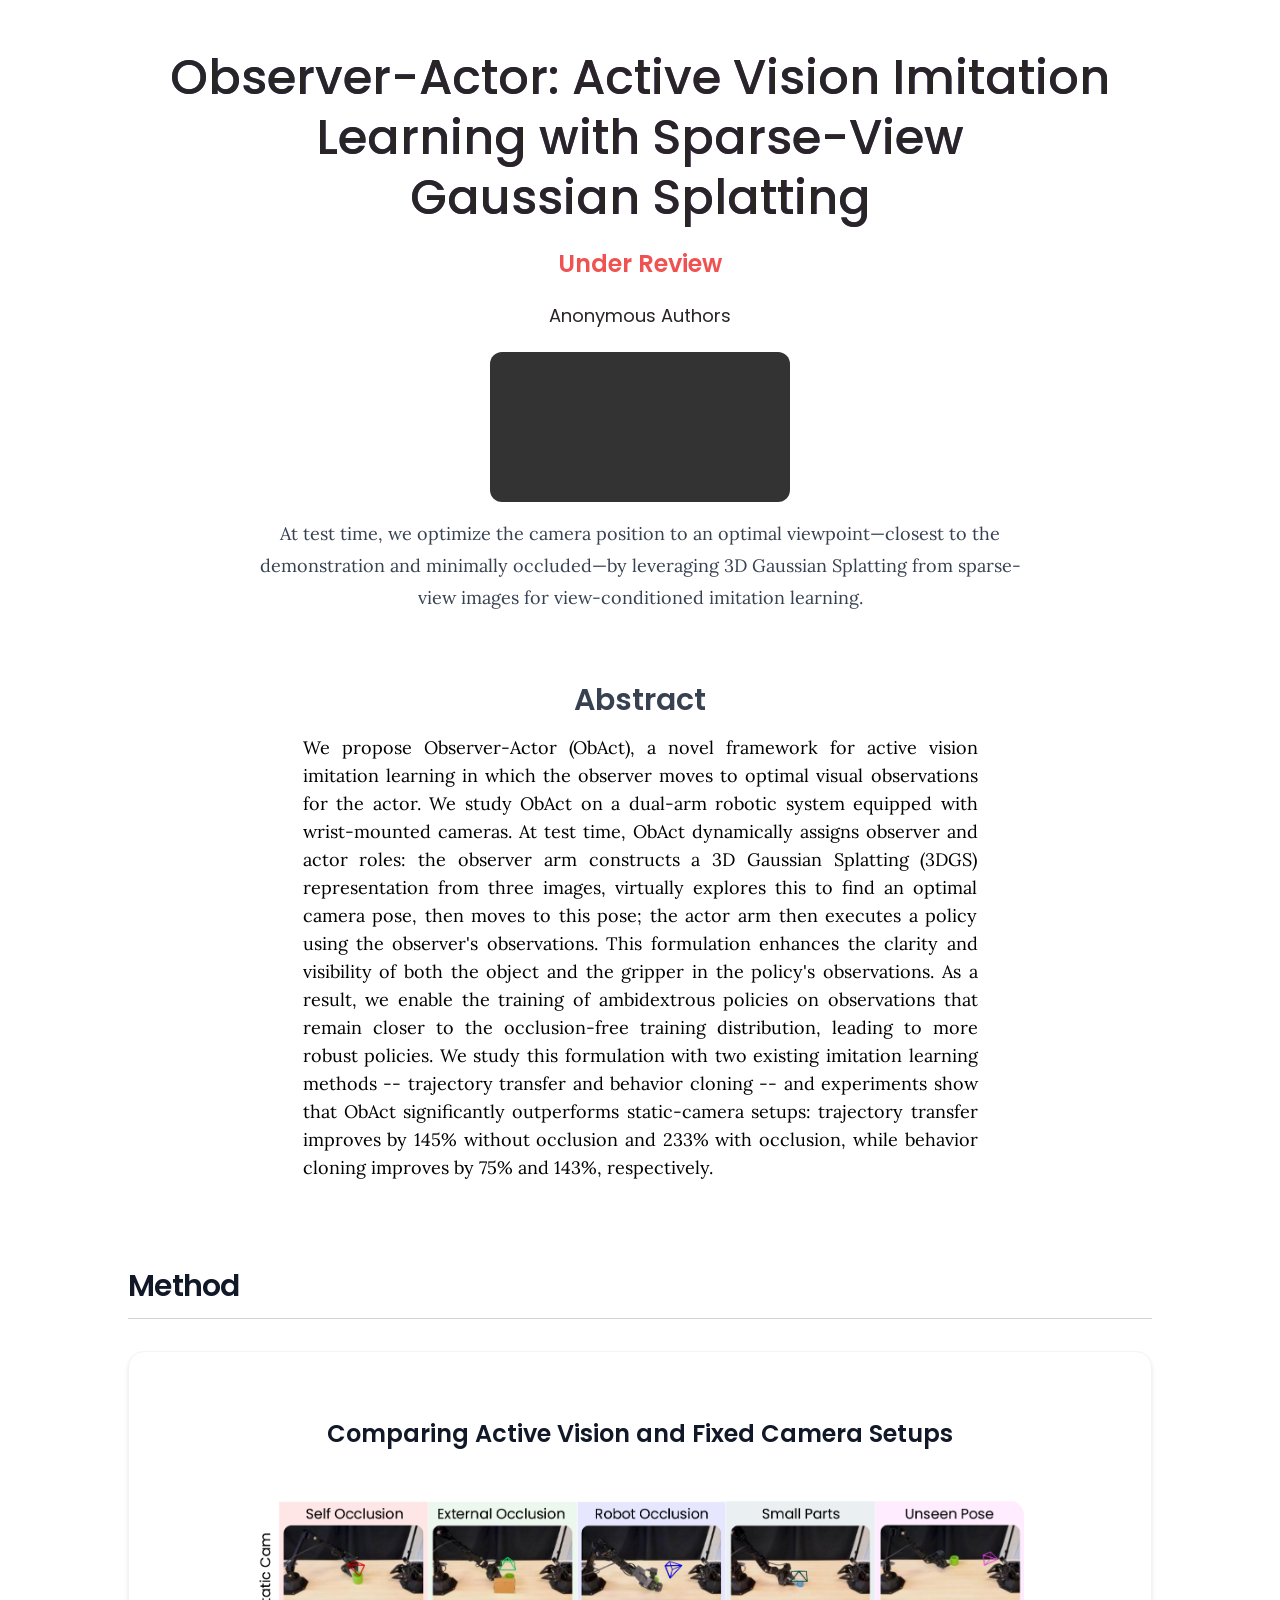
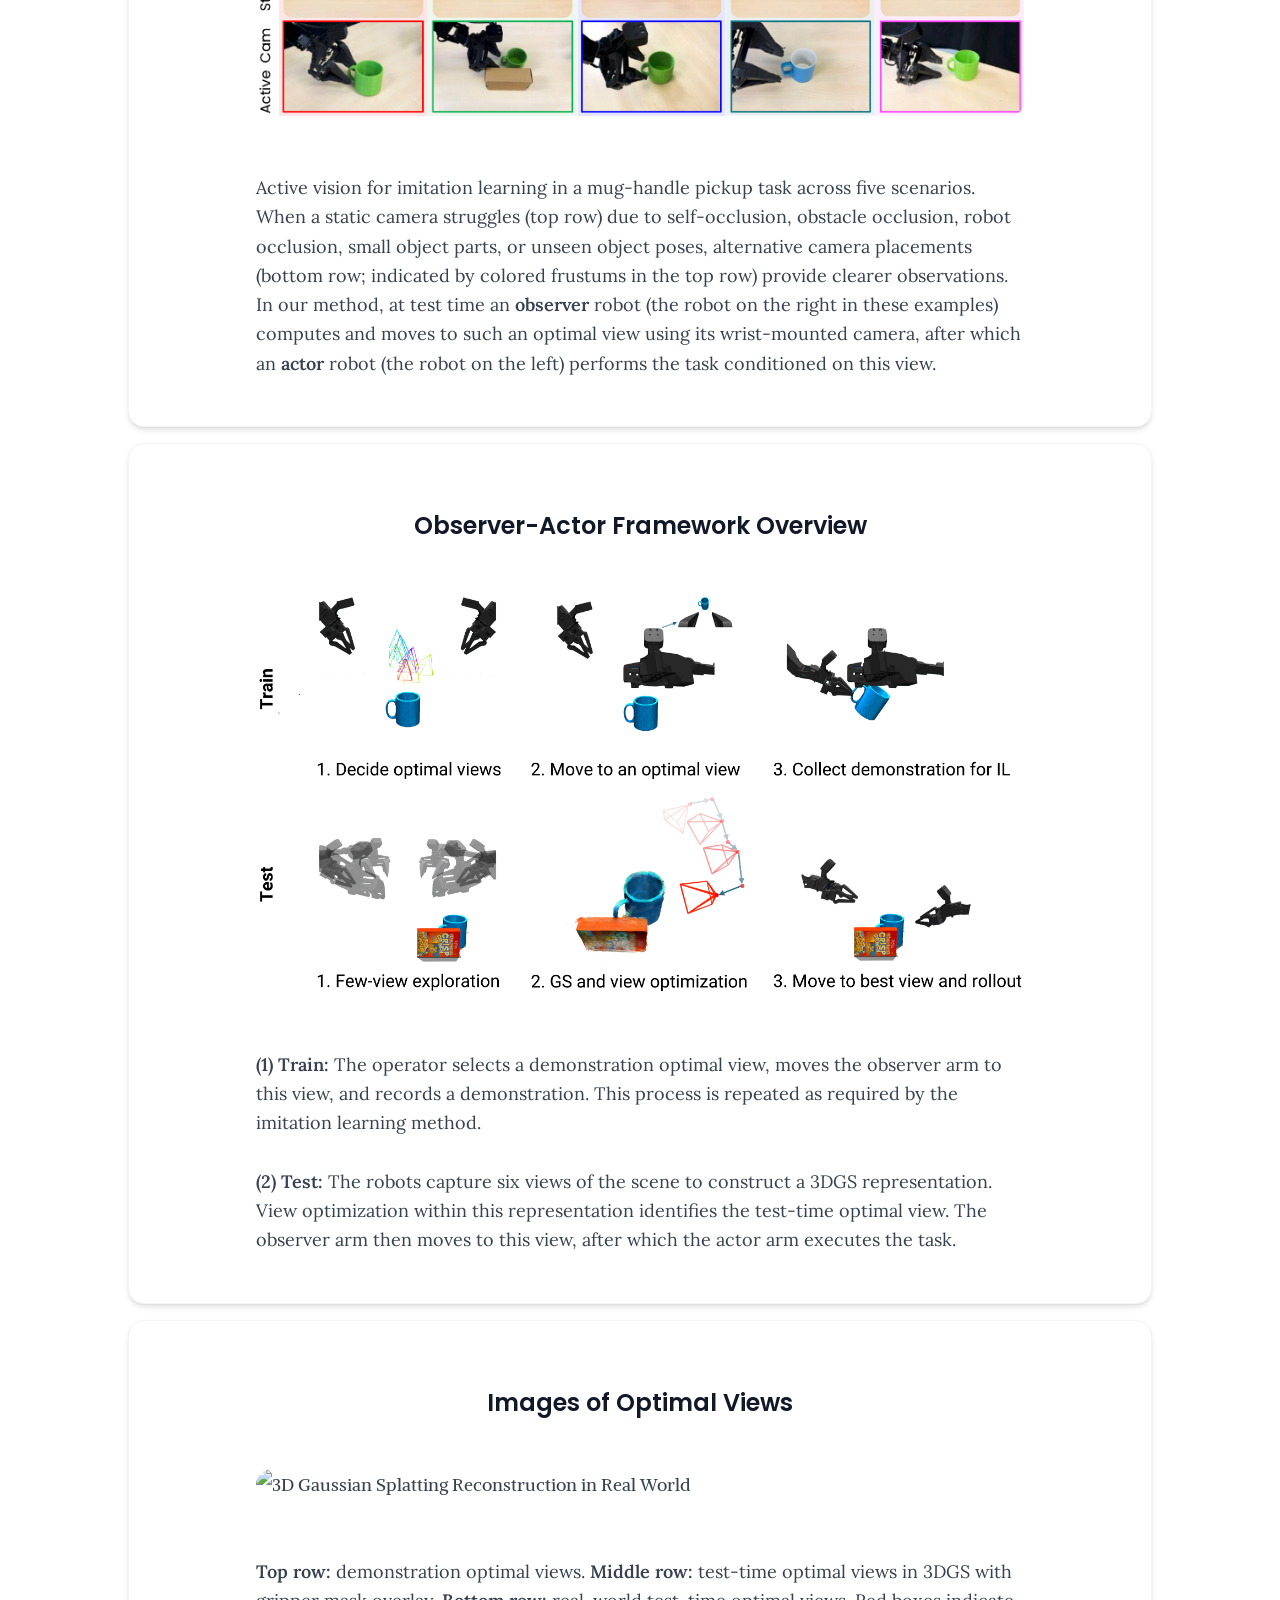
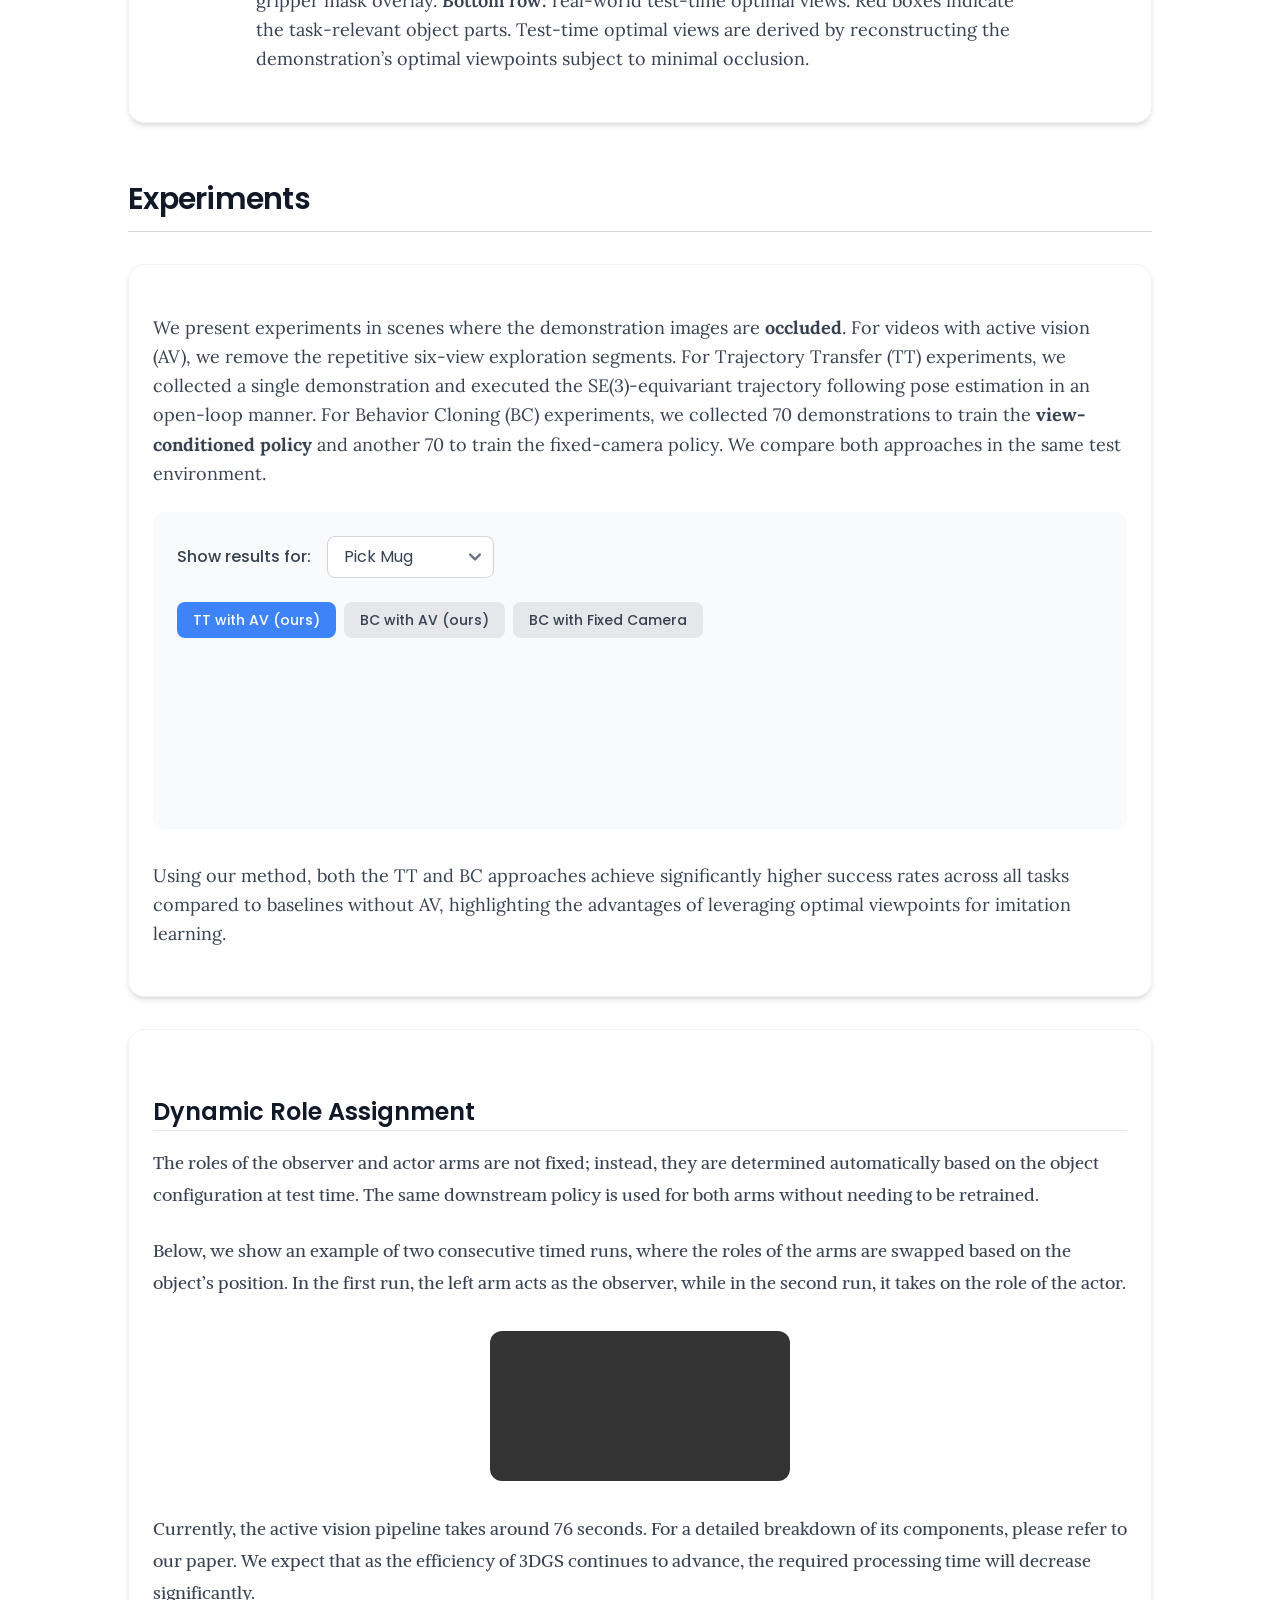
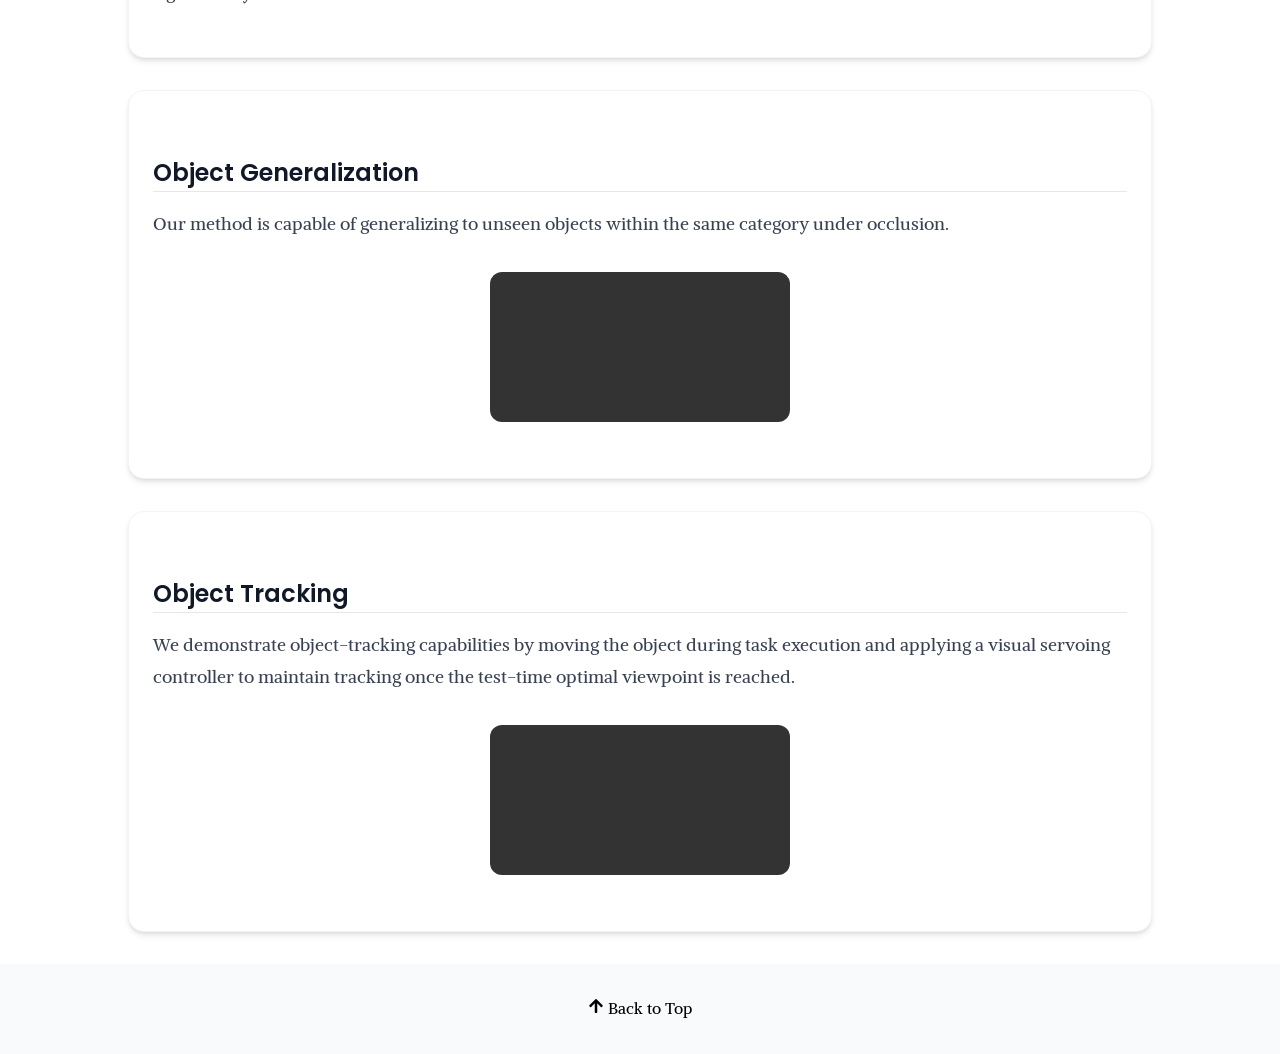
==== commit ded0e057: "Updates" ====
--- a/index.html
+++ b/index.html
@@ -1,7 +1,7 @@
 <!DOCTYPE html><html><head><meta charSet="utf-8"/><meta http-equiv="x-ua-compatible" content="ie=edge"/><meta name="viewport" content="width=device-width, initial-scale=1, shrink-to-fit=no"/><meta name="generator" content="Gatsby 5.14.1"/><style data-href="/styles.d4714bfd758d2fa4bd0e.css" data-identity="gatsby-global-css">@import url(https://fonts.googleapis.com/css2?family=Roboto:ital,wght@0,100;0,300;0,400;0,500;0,700;0,900;1,100;1,300;1,400;1,500;1,700;1,900&display=swap);@import url(https://fonts.googleapis.com/css2?family=Poppins:ital,wght@0,100;0,200;0,300;0,400;0,500;0,600;0,700;0,800;0,900;1,100;1,200;1,300;1,400;1,500;1,600;1,700;1,800;1,900&family=Roboto:ital,wght@0,100;0,300;0,400;0,500;0,700;0,900;1,100;1,300;1,400;1,500;1,700;1,900&display=swap);@import url(https://fonts.googleapis.com/css2?family=Lora:ital,wght@0,400..700;1,400..700&display=swap);@import url(https://fonts.googleapis.com/css2?family=Alike&display=swap);
 /*
 ! tailwindcss v3.3.2 | MIT License | https://tailwindcss.com
-*/*,:after,:before{border:0 solid #e5e7eb;box-sizing:border-box}:after,:before{--tw-content:""}html{-webkit-text-size-adjust:100%;font-feature-settings:normal;font-family:ui-sans-serif,system-ui,-apple-system,BlinkMacSystemFont,Segoe UI,Roboto,Helvetica Neue,Arial,Noto Sans,sans-serif,Apple Color Emoji,Segoe UI Emoji,Segoe UI Symbol,Noto Color Emoji;font-variation-settings:normal;line-height:1.5;-moz-tab-size:4;-o-tab-size:4;tab-size:4}body{line-height:inherit;margin:0}hr{border-top-width:1px;color:inherit;height:0}abbr:where([title]){-webkit-text-decoration:underline dotted;text-decoration:underline dotted}h1,h2,h3,h4,h5,h6{font-size:inherit;font-weight:inherit}a{color:inherit;text-decoration:inherit}b,strong{font-weight:bolder}code,kbd,pre,samp{font-family:ui-monospace,SFMono-Regular,Menlo,Monaco,Consolas,Liberation Mono,Courier New,monospace;font-size:1em}small{font-size:80%}sub,sup{font-size:75%;line-height:0;position:relative;vertical-align:baseline}sub{bottom:-.25em}sup{top:-.5em}table{border-collapse:collapse;border-color:inherit;text-indent:0}button,input,optgroup,select,textarea{color:inherit;font-family:inherit;font-size:100%;font-weight:inherit;line-height:inherit;margin:0;padding:0}button,select{text-transform:none}[type=button],[type=reset],[type=submit],button{-webkit-appearance:button;background-color:transparent;background-image:none}:-moz-focusring{outline:auto}:-moz-ui-invalid{box-shadow:none}progress{vertical-align:baseline}::-webkit-inner-spin-button,::-webkit-outer-spin-button{height:auto}[type=search]{-webkit-appearance:textfield;outline-offset:-2px}::-webkit-search-decoration{-webkit-appearance:none}::-webkit-file-upload-button{-webkit-appearance:button;font:inherit}summary{display:list-item}blockquote,dd,dl,figure,h1,h2,h3,h4,h5,h6,hr,p,pre{margin:0}fieldset{margin:0}fieldset,legend{padding:0}menu,ol,ul{list-style:none;margin:0;padding:0}textarea{resize:vertical}input::-moz-placeholder,textarea::-moz-placeholder{color:#9ca3af}input::placeholder,textarea::placeholder{color:#9ca3af}[role=button],button{cursor:pointer}:disabled{cursor:default}audio,canvas,embed,iframe,img,object,svg,video{display:block;vertical-align:middle}img,video{height:auto;max-width:100%}[hidden]{display:none}::-webkit-datetime-edit,::-webkit-datetime-edit-day-field,::-webkit-datetime-edit-hour-field,::-webkit-datetime-edit-meridiem-field,::-webkit-datetime-edit-millisecond-field,::-webkit-datetime-edit-minute-field,::-webkit-datetime-edit-month-field,::-webkit-datetime-edit-second-field,::-webkit-datetime-edit-year-field{padding-bottom:0;padding-top:0}select{background-image:url("data:image/svg+xml;charset=utf-8,%3Csvg xmlns='http://www.w3.org/2000/svg' fill='none' viewBox='0 0 20 20'%3E%3Cpath stroke='%236B7280' stroke-linecap='round' stroke-linejoin='round' stroke-width='1.5' d='m6 8 4 4 4-4'/%3E%3C/svg%3E");background-position:right .5rem center;background-repeat:no-repeat;background-size:1.5em 1.5em;padding-right:2.5rem;-webkit-print-color-adjust:exact;print-color-adjust:exact}[type=checkbox]:checked,[type=radio]:checked{background-color:currentColor;background-position:50%;background-repeat:no-repeat;background-size:100% 100%;border-color:transparent}[type=checkbox]:checked{background-image:url("data:image/svg+xml;charset=utf-8,%3Csvg xmlns='http://www.w3.org/2000/svg' fill='%23fff' viewBox='0 0 16 16'%3E%3Cpath d='M12.207 4.793a1 1 0 0 1 0 1.414l-5 5a1 1 0 0 1-1.414 0l-2-2a1 1 0 0 1 1.414-1.414L6.5 9.086l4.293-4.293a1 1 0 0 1 1.414 0z'/%3E%3C/svg%3E")}[type=checkbox]:checked:focus,[type=checkbox]:checked:hover,[type=radio]:checked:focus,[type=radio]:checked:hover{background-color:currentColor;border-color:transparent}[type=checkbox]:indeterminate{background-image:url("data:image/svg+xml;charset=utf-8,%3Csvg xmlns='http://www.w3.org/2000/svg' fill='none' viewBox='0 0 16 16'%3E%3Cpath stroke='%23fff' stroke-linecap='round' stroke-linejoin='round' stroke-width='2' d='M4 8h8'/%3E%3C/svg%3E");background-size:100% 100%}[type=file]:focus{outline:1px solid ButtonText;outline:1px auto -webkit-focus-ring-color}[multiple],[type=date],[type=datetime-local],[type=email],[type=month],[type=number],[type=password],[type=search],[type=tel],[type=text],[type=time],[type=url],[type=week],select,textarea{--tw-shadow:0 0 #0000;-webkit-appearance:none;-moz-appearance:none;appearance:none;background-color:#fff;border-color:#6b7280;border-radius:0;border-width:1px;font-size:1rem;line-height:1.5rem;padding:.5rem .75rem}[multiple]:focus,[type=date]:focus,[type=datetime-local]:focus,[type=email]:focus,[type=month]:focus,[type=number]:focus,[type=password]:focus,[type=search]:focus,[type=tel]:focus,[type=text]:focus,[type=time]:focus,[type=url]:focus,[type=week]:focus,select:focus,textarea:focus{--tw-ring-inset:var(--tw-empty,/*!*/ /*!*/);--tw-ring-offset-width:0px;--tw-ring-offset-color:#fff;--tw-ring-color:#1c64f2;--tw-ring-offset-shadow:var(--tw-ring-inset) 0 0 0 var(--tw-ring-offset-width) var(--tw-ring-offset-color);--tw-ring-shadow:var(--tw-ring-inset) 0 0 0 calc(1px + var(--tw-ring-offset-width)) var(--tw-ring-color);border-color:#1c64f2;box-shadow:var(--tw-ring-offset-shadow),var(--tw-ring-shadow),var(--tw-shadow);outline:2px solid transparent;outline-offset:2px}input::-moz-placeholder,textarea::-moz-placeholder{color:#6b7280;opacity:1}input::placeholder,textarea::placeholder{color:#6b7280;opacity:1}::-webkit-datetime-edit-fields-wrapper{padding:0}::-webkit-date-and-time-value{min-height:1.5em}select:not([size]){background-image:url("data:image/svg+xml;charset=utf-8,%3Csvg xmlns='http://www.w3.org/2000/svg' fill='none' aria-hidden='true' viewBox='0 0 10 6'%3E%3Cpath stroke='%236B7280' stroke-linecap='round' stroke-linejoin='round' stroke-width='2' d='m1 1 4 4 4-4'/%3E%3C/svg%3E");background-position:right .75rem center;background-repeat:no-repeat;background-size:.75em .75em;padding-right:2.5rem;-webkit-print-color-adjust:exact;print-color-adjust:exact}[multiple]{background-image:none;background-position:0 0;background-repeat:unset;background-size:initial;padding-right:.75rem;-webkit-print-color-adjust:unset;print-color-adjust:unset}[type=checkbox],[type=radio]{--tw-shadow:0 0 #0000;-webkit-appearance:none;-moz-appearance:none;appearance:none;background-color:#fff;background-origin:border-box;border-color:#6b7280;border-width:1px;color:#1c64f2;display:inline-block;flex-shrink:0;height:1rem;padding:0;-webkit-print-color-adjust:exact;print-color-adjust:exact;-webkit-user-select:none;-moz-user-select:none;user-select:none;vertical-align:middle;width:1rem}[type=checkbox]{border-radius:0}[type=radio]{border-radius:100%}[type=checkbox]:focus,[type=radio]:focus{--tw-ring-inset:var(--tw-empty,/*!*/ /*!*/);--tw-ring-offset-width:2px;--tw-ring-offset-color:#fff;--tw-ring-color:#1c64f2;--tw-ring-offset-shadow:var(--tw-ring-inset) 0 0 0 var(--tw-ring-offset-width) var(--tw-ring-offset-color);--tw-ring-shadow:var(--tw-ring-inset) 0 0 0 calc(2px + var(--tw-ring-offset-width)) var(--tw-ring-color);box-shadow:var(--tw-ring-offset-shadow),var(--tw-ring-shadow),var(--tw-shadow);outline:2px solid transparent;outline-offset:2px}.dark [type=checkbox]:checked,.dark [type=radio]:checked,[type=checkbox]:checked,[type=radio]:checked{background-color:currentColor;background-position:50%;background-repeat:no-repeat;background-size:.55em .55em;border-color:transparent}[type=checkbox]:checked{background-image:url("data:image/svg+xml;charset=utf-8,%3Csvg xmlns='http://www.w3.org/2000/svg' fill='none' aria-hidden='true' viewBox='0 0 16 12'%3E%3Cpath stroke='%23fff' stroke-linecap='round' stroke-linejoin='round' stroke-width='3' d='M1 5.917 5.724 10.5 15 1.5'/%3E%3C/svg%3E");background-repeat:no-repeat;background-size:.55em .55em;-webkit-print-color-adjust:exact;print-color-adjust:exact}.dark [type=radio]:checked,[type=radio]:checked{background-image:url("data:image/svg+xml;charset=utf-8,%3Csvg xmlns='http://www.w3.org/2000/svg' fill='%23fff' viewBox='0 0 16 16'%3E%3Ccircle cx='8' cy='8' r='3'/%3E%3C/svg%3E");background-size:1em 1em}[type=checkbox]:indeterminate{background-color:currentColor;background-image:url("data:image/svg+xml;charset=utf-8,%3Csvg xmlns='http://www.w3.org/2000/svg' fill='none' aria-hidden='true' viewBox='0 0 16 12'%3E%3Cpath stroke='%23fff' stroke-linecap='round' stroke-linejoin='round' stroke-width='3' d='M1 5.917 5.724 10.5 15 1.5'/%3E%3C/svg%3E");background-position:50%;background-repeat:no-repeat;background-size:.55em .55em;border-color:transparent;-webkit-print-color-adjust:exact;print-color-adjust:exact}[type=checkbox]:indeterminate:focus,[type=checkbox]:indeterminate:hover{background-color:currentColor;border-color:transparent}[type=file]{background:unset;border-color:inherit;border-radius:0;border-width:0;font-size:unset;line-height:inherit;padding:0}[type=file]:focus{outline:1px auto inherit}input[type=file]::file-selector-button{background:#1f2937;border:0;color:#fff;cursor:pointer;font-size:.875rem;font-weight:500;margin-inline-end:1rem;margin-inline-start:-1rem;padding:.625rem 1rem .625rem 2rem}input[type=file]::file-selector-button:hover{background:#374151}.dark input[type=file]::file-selector-button{background:#4b5563;color:#fff}.dark input[type=file]::file-selector-button:hover{background:#6b7280}input[type=range]::-webkit-slider-thumb{appearance:none;-moz-appearance:none;-webkit-appearance:none;background:#1c64f2;border:0;border-radius:9999px;cursor:pointer;height:1.25rem;width:1.25rem}input[type=range]:disabled::-webkit-slider-thumb{background:#9ca3af}.dark input[type=range]:disabled::-webkit-slider-thumb{background:#6b7280}input[type=range]:focus::-webkit-slider-thumb{--tw-ring-offset-shadow:var(--tw-ring-inset) 0 0 0 var(--tw-ring-offset-width) var(--tw-ring-offset-color);--tw-ring-shadow:var(--tw-ring-inset) 0 0 0 calc(4px + var(--tw-ring-offset-width)) var(--tw-ring-color);--tw-ring-opacity:1px;--tw-ring-color:rgb(164 202 254/var(--tw-ring-opacity));box-shadow:var(--tw-ring-offset-shadow),var(--tw-ring-shadow),var(--tw-shadow,0 0 #0000);outline:2px solid transparent;outline-offset:2px}input[type=range]::-moz-range-thumb{appearance:none;-moz-appearance:none;-webkit-appearance:none;background:#1c64f2;border:0;border-radius:9999px;cursor:pointer;height:1.25rem;width:1.25rem}input[type=range]:disabled::-moz-range-thumb{background:#9ca3af}.dark input[type=range]:disabled::-moz-range-thumb{background:#6b7280}input[type=range]::-moz-range-progress{background:#3f83f8}input[type=range]::-ms-fill-lower{background:#3f83f8}input[type=range].range-sm::-webkit-slider-thumb{height:1rem;width:1rem}input[type=range].range-lg::-webkit-slider-thumb{height:1.5rem;width:1.5rem}input[type=range].range-sm::-moz-range-thumb{height:1rem;width:1rem}input[type=range].range-lg::-moz-range-thumb{height:1.5rem;width:1.5rem}.toggle-bg:after{background:#fff;border-color:#d1d5db;border-radius:9999px;border-width:1px;box-shadow:var(--tw-ring-inset) 0 0 0 calc(var(--tw-ring-offset-width)) var(--tw-ring-color);content:"";height:1.25rem;left:.125rem;position:absolute;top:.125rem;transition-duration:.15s;transition-property:background-color,border-color,color,fill,stroke,opacity,box-shadow,transform,filter,backdrop-filter,-webkit-backdrop-filter;width:1.25rem}input:checked+.toggle-bg:after{border-color:#fff;transform:translateX(100%)}input:checked+.toggle-bg{background:#1c64f2;border-color:#1c64f2}[data-tooltip-style^=light]+.tooltip>.tooltip-arrow:before{border-color:#e5e7eb;border-style:solid}[data-tooltip-style^=light]+.tooltip[data-popper-placement^=top]>.tooltip-arrow:before{border-bottom-width:1px;border-right-width:1px}[data-tooltip-style^=light]+.tooltip[data-popper-placement^=right]>.tooltip-arrow:before{border-bottom-width:1px;border-left-width:1px}[data-tooltip-style^=light]+.tooltip[data-popper-placement^=bottom]>.tooltip-arrow:before{border-left-width:1px;border-top-width:1px}[data-tooltip-style^=light]+.tooltip[data-popper-placement^=left]>.tooltip-arrow:before{border-right-width:1px;border-top-width:1px}.tooltip[data-popper-placement^=top]>.tooltip-arrow{bottom:-4px}.tooltip[data-popper-placement^=bottom]>.tooltip-arrow{top:-4px}.tooltip[data-popper-placement^=left]>.tooltip-arrow{right:-4px}.tooltip[data-popper-placement^=right]>.tooltip-arrow{left:-4px}.tooltip.invisible>.tooltip-arrow:before{visibility:hidden}[data-popper-arrow],[data-popper-arrow]:before{background:inherit;height:8px;position:absolute;width:8px}[data-popper-arrow]{visibility:hidden}[data-popper-arrow]:after,[data-popper-arrow]:before{content:"";transform:rotate(45deg);visibility:visible}[data-popper-arrow]:after{background:inherit;height:9px;position:absolute;width:9px}[role=tooltip]>[data-popper-arrow]:before{border-color:#e5e7eb;border-style:solid}.dark [role=tooltip]>[data-popper-arrow]:before{border-color:#4b5563;border-style:solid}[role=tooltip]>[data-popper-arrow]:after{border-color:#e5e7eb;border-style:solid}.dark [role=tooltip]>[data-popper-arrow]:after{border-color:#4b5563;border-style:solid}[data-popover][role=tooltip][data-popper-placement^=top]>[data-popper-arrow]:after,[data-popover][role=tooltip][data-popper-placement^=top]>[data-popper-arrow]:before{border-bottom-width:1px;border-right-width:1px}[data-popover][role=tooltip][data-popper-placement^=right]>[data-popper-arrow]:after,[data-popover][role=tooltip][data-popper-placement^=right]>[data-popper-arrow]:before{border-bottom-width:1px;border-left-width:1px}[data-popover][role=tooltip][data-popper-placement^=bottom]>[data-popper-arrow]:after,[data-popover][role=tooltip][data-popper-placement^=bottom]>[data-popper-arrow]:before{border-left-width:1px;border-top-width:1px}[data-popover][role=tooltip][data-popper-placement^=left]>[data-popper-arrow]:after,[data-popover][role=tooltip][data-popper-placement^=left]>[data-popper-arrow]:before{border-right-width:1px;border-top-width:1px}[data-popover][role=tooltip][data-popper-placement^=top]>[data-popper-arrow]{bottom:-5px}[data-popover][role=tooltip][data-popper-placement^=bottom]>[data-popper-arrow]{top:-5px}[data-popover][role=tooltip][data-popper-placement^=left]>[data-popper-arrow]{right:-5px}[data-popover][role=tooltip][data-popper-placement^=right]>[data-popper-arrow]{left:-5px}[role=tooltip].invisible>[data-popper-arrow]:after,[role=tooltip].invisible>[data-popper-arrow]:before{visibility:hidden}*,:after,:before{--tw-border-spacing-x:0;--tw-border-spacing-y:0;--tw-translate-x:0;--tw-translate-y:0;--tw-rotate:0;--tw-skew-x:0;--tw-skew-y:0;--tw-scale-x:1;--tw-scale-y:1;--tw-pan-x: ;--tw-pan-y: ;--tw-pinch-zoom: ;--tw-scroll-snap-strictness:proximity;--tw-gradient-from-position: ;--tw-gradient-via-position: ;--tw-gradient-to-position: ;--tw-ordinal: ;--tw-slashed-zero: ;--tw-numeric-figure: ;--tw-numeric-spacing: ;--tw-numeric-fraction: ;--tw-ring-inset: ;--tw-ring-offset-width:0px;--tw-ring-offset-color:#fff;--tw-ring-color:rgba(63,131,248,.5);--tw-ring-offset-shadow:0 0 #0000;--tw-ring-shadow:0 0 #0000;--tw-shadow:0 0 #0000;--tw-shadow-colored:0 0 #0000;--tw-blur: ;--tw-brightness: ;--tw-contrast: ;--tw-grayscale: ;--tw-hue-rotate: ;--tw-invert: ;--tw-saturate: ;--tw-sepia: ;--tw-drop-shadow: ;--tw-backdrop-blur: ;--tw-backdrop-brightness: ;--tw-backdrop-contrast: ;--tw-backdrop-grayscale: ;--tw-backdrop-hue-rotate: ;--tw-backdrop-invert: ;--tw-backdrop-opacity: ;--tw-backdrop-saturate: ;--tw-backdrop-sepia: }::backdrop{--tw-border-spacing-x:0;--tw-border-spacing-y:0;--tw-translate-x:0;--tw-translate-y:0;--tw-rotate:0;--tw-skew-x:0;--tw-skew-y:0;--tw-scale-x:1;--tw-scale-y:1;--tw-pan-x: ;--tw-pan-y: ;--tw-pinch-zoom: ;--tw-scroll-snap-strictness:proximity;--tw-gradient-from-position: ;--tw-gradient-via-position: ;--tw-gradient-to-position: ;--tw-ordinal: ;--tw-slashed-zero: ;--tw-numeric-figure: ;--tw-numeric-spacing: ;--tw-numeric-fraction: ;--tw-ring-inset: ;--tw-ring-offset-width:0px;--tw-ring-offset-color:#fff;--tw-ring-color:rgba(63,131,248,.5);--tw-ring-offset-shadow:0 0 #0000;--tw-ring-shadow:0 0 #0000;--tw-shadow:0 0 #0000;--tw-shadow-colored:0 0 #0000;--tw-blur: ;--tw-brightness: ;--tw-contrast: ;--tw-grayscale: ;--tw-hue-rotate: ;--tw-invert: ;--tw-saturate: ;--tw-sepia: ;--tw-drop-shadow: ;--tw-backdrop-blur: ;--tw-backdrop-brightness: ;--tw-backdrop-contrast: ;--tw-backdrop-grayscale: ;--tw-backdrop-hue-rotate: ;--tw-backdrop-invert: ;--tw-backdrop-opacity: ;--tw-backdrop-saturate: ;--tw-backdrop-sepia: }.container{width:100%}@media (min-width:640px){.container{max-width:640px}}@media (min-width:768px){.container{max-width:768px}}@media (min-width:1024px){.container{max-width:1024px}}@media (min-width:1280px){.container{max-width:1280px}}@media (min-width:1536px){.container{max-width:1536px}}.format{color:var(--tw-prose-body);max-width:65ch}.format :where(p):not(:where([class~=not-format] *)){margin-bottom:1.25em;margin-top:1.25em}.format :where([class~=lead]):not(:where([class~=not-format] *)){color:var(--tw-prose-lead);font-size:1.25em;line-height:1.6;margin-bottom:1.2em;margin-top:1.2em}.format :where(a):not(:where([class~=not-format] *)){color:var(--tw-prose-links);font-weight:500;text-decoration:underline}.format :where(strong):not(:where([class~=not-format] *)){color:var(--tw-prose-bold);font-weight:600}.format :where(a strong):not(:where([class~=not-format] *)){color:inherit}.format :where(blockquote strong):not(:where([class~=not-format] *)){color:inherit}.format :where(thead th strong):not(:where([class~=not-format] *)){color:inherit}.format :where(ol):not(:where([class~=not-format] *)){list-style-type:decimal;margin-bottom:1.25em;margin-top:1.25em;padding-left:1.625em}.format :where(ol[type=A]):not(:where([class~=not-format] *)){list-style-type:upper-alpha}.format :where(ol[type=a]):not(:where([class~=not-format] *)){list-style-type:lower-alpha}.format :where(ol[type=A s]):not(:where([class~=not-format] *)){list-style-type:upper-alpha}.format :where(ol[type=a s]):not(:where([class~=not-format] *)){list-style-type:lower-alpha}.format :where(ol[type=I]):not(:where([class~=not-format] *)){list-style-type:upper-roman}.format :where(ol[type=i]):not(:where([class~=not-format] *)){list-style-type:lower-roman}.format :where(ol[type=I s]):not(:where([class~=not-format] *)){list-style-type:upper-roman}.format :where(ol[type=i s]):not(:where([class~=not-format] *)){list-style-type:lower-roman}.format :where(ol[type="1"]):not(:where([class~=not-format] *)){list-style-type:decimal}.format :where(ul):not(:where([class~=not-format] *)){list-style-type:disc;margin-bottom:1.25em;margin-top:1.25em;padding-left:1.625em}.format :where(ol>li):not(:where([class~=not-format] *))::marker{color:var(--tw-prose-counters);font-weight:400}.format :where(ul>li):not(:where([class~=not-format] *))::marker{color:var(--tw-prose-bullets)}.format :where(hr):not(:where([class~=not-format] *)){border-color:var(--tw-prose-hr);border-top-width:1px;margin-bottom:3em;margin-top:3em}.format :where(blockquote):not(:where([class~=not-format] *)){border-left-color:var(--tw-prose-quote-borders);border-left-width:.25rem;color:var(--tw-prose-quotes);font-style:italic;font-weight:500;margin-bottom:1.6em;margin-top:1.6em;padding-left:1em;quotes:"\201C""\201D""\2018""\2019"}.format :where(blockquote p:first-of-type):not(:where([class~=not-format] *)):before{content:open-quote}.format :where(blockquote p:last-of-type):not(:where([class~=not-format] *)):after{content:close-quote}.format :where(h1):not(:where([class~=not-format] *)){color:var(--tw-prose-headings);font-size:2.25em;font-weight:800;line-height:1.1111111;margin-bottom:.8888889em;margin-top:0}.format :where(h1 strong):not(:where([class~=not-format] *)){color:inherit;font-weight:900}.format :where(h2):not(:where([class~=not-format] *)){color:var(--tw-prose-headings);font-size:1.5em;font-weight:700;line-height:1.3333333;margin-bottom:1em;margin-top:2em}.format :where(h2 strong):not(:where([class~=not-format] *)){color:inherit;font-weight:800}.format :where(h3):not(:where([class~=not-format] *)){color:var(--tw-prose-headings);font-size:1.25em;font-weight:600;line-height:1.6;margin-bottom:.6em;margin-top:1.6em}.format :where(h3 strong):not(:where([class~=not-format] *)){color:inherit;font-weight:700}.format :where(h4):not(:where([class~=not-format] *)){color:var(--tw-prose-headings);font-weight:600;line-height:1.5;margin-bottom:.5em;margin-top:1.5em}.format :where(h4 strong):not(:where([class~=not-format] *)){color:inherit;font-weight:700}.format :where(img):not(:where([class~=not-format] *)){margin-bottom:2em;margin-top:2em}.format :where(figure>*):not(:where([class~=not-format] *)){margin-bottom:0;margin-top:0}.format :where(figcaption):not(:where([class~=not-format] *)){color:var(--tw-prose-captions);font-size:.875em;line-height:1.4285714;margin-top:.8571429em}.format :where(code):not(:where([class~=not-format] *)){color:var(--tw-prose-code);font-size:.875em;font-weight:600}.format :where(code):not(:where([class~=not-format] *)):before{content:"`"}.format :where(code):not(:where([class~=not-format] *)):after{content:"`"}.format :where(a code):not(:where([class~=not-format] *)){color:inherit}.format :where(h1 code):not(:where([class~=not-format] *)){color:inherit}.format :where(h2 code):not(:where([class~=not-format] *)){color:inherit;font-size:.875em}.format :where(h3 code):not(:where([class~=not-format] *)){color:inherit;font-size:.9em}.format :where(h4 code):not(:where([class~=not-format] *)){color:inherit}.format :where(blockquote code):not(:where([class~=not-format] *)){color:inherit}.format :where(thead th code):not(:where([class~=not-format] *)){color:inherit}.format :where(pre):not(:where([class~=not-format] *)){background-color:var(--tw-prose-pre-bg);border-radius:.375rem;color:var(--tw-prose-pre-code);font-size:.875em;font-weight:400;line-height:1.7142857;margin-bottom:1.7142857em;margin-top:1.7142857em;overflow-x:auto;padding:.8571429em 1.1428571em}.format :where(pre code):not(:where([class~=not-format] *)){background-color:transparent;border-radius:0;border-width:0;color:inherit;font-family:inherit;font-size:inherit;font-weight:inherit;line-height:inherit;padding:0}.format :where(pre code):not(:where([class~=not-format] *)):before{content:none}.format :where(pre code):not(:where([class~=not-format] *)):after{content:none}.format :where(table):not(:where([class~=not-format] *)){font-size:.875em;line-height:1.7142857;margin-bottom:2em;margin-top:2em;table-layout:auto;text-align:left;width:100%}.format :where(thead):not(:where([class~=not-format] *)){border-bottom-color:var(--tw-prose-th-borders);border-bottom-width:1px}.format :where(thead th):not(:where([class~=not-format] *)){color:var(--tw-prose-headings);font-weight:600;padding-bottom:.5714286em;padding-left:.5714286em;padding-right:.5714286em;vertical-align:bottom}.format :where(tbody tr):not(:where([class~=not-format] *)){border-bottom-color:var(--tw-prose-td-borders);border-bottom-width:1px}.format :where(tbody tr:last-child):not(:where([class~=not-format] *)){border-bottom-width:0}.format :where(tbody td):not(:where([class~=not-format] *)){vertical-align:baseline}.format :where(tfoot):not(:where([class~=not-format] *)){border-top-color:var(--tw-prose-th-borders);border-top-width:1px}.format :where(tfoot td):not(:where([class~=not-format] *)){vertical-align:top}.format{--tw-prose-body:#374151;--tw-prose-headings:#111827;--tw-prose-lead:#4b5563;--tw-prose-links:#111827;--tw-prose-bold:#111827;--tw-prose-counters:#6b7280;--tw-prose-bullets:#d1d5db;--tw-prose-hr:#e5e7eb;--tw-prose-quotes:#111827;--tw-prose-quote-borders:#e5e7eb;--tw-prose-captions:#6b7280;--tw-prose-code:#111827;--tw-prose-pre-code:#e5e7eb;--tw-prose-pre-bg:#1f2937;--tw-prose-th-borders:#d1d5db;--tw-prose-td-borders:#e5e7eb;--tw-prose-invert-body:#d1d5db;--tw-prose-invert-headings:#fff;--tw-prose-invert-lead:#9ca3af;--tw-prose-invert-links:#fff;--tw-prose-invert-bold:#fff;--tw-prose-invert-counters:#9ca3af;--tw-prose-invert-bullets:#4b5563;--tw-prose-invert-hr:#374151;--tw-prose-invert-quotes:#f3f4f6;--tw-prose-invert-quote-borders:#374151;--tw-prose-invert-captions:#9ca3af;--tw-prose-invert-code:#fff;--tw-prose-invert-pre-code:#d1d5db;--tw-prose-invert-pre-bg:rgba(0,0,0,.5);--tw-prose-invert-th-borders:#4b5563;--tw-prose-invert-td-borders:#374151;font-size:1rem;line-height:1.75}.format :where(video):not(:where([class~=not-format] *)){margin-bottom:2em;margin-top:2em}.format :where(figure):not(:where([class~=not-format] *)){margin-bottom:2em;margin-top:2em}.format :where(li):not(:where([class~=not-format] *)){margin-bottom:.5em;margin-top:.5em}.format :where(ol>li):not(:where([class~=not-format] *)){padding-left:.375em}.format :where(ul>li):not(:where([class~=not-format] *)){padding-left:.375em}.format :where(.format>ul>li p):not(:where([class~=not-format] *)){margin-bottom:.75em;margin-top:.75em}.format :where(.format>ul>li>:first-child):not(:where([class~=not-format] *)){margin-top:1.25em}.format :where(.format>ul>li>:last-child):not(:where([class~=not-format] *)){margin-bottom:1.25em}.format :where(.format>ol>li>:first-child):not(:where([class~=not-format] *)){margin-top:1.25em}.format :where(.format>ol>li>:last-child):not(:where([class~=not-format] *)){margin-bottom:1.25em}.format :where(ul ul,ul ol,ol ul,ol ol):not(:where([class~=not-format] *)){margin-bottom:.75em;margin-top:.75em}.format :where(hr+*):not(:where([class~=not-format] *)){margin-top:0}.format :where(h2+*):not(:where([class~=not-format] *)){margin-top:0}.format :where(h3+*):not(:where([class~=not-format] *)){margin-top:0}.format :where(h4+*):not(:where([class~=not-format] *)){margin-top:0}.format :where(thead th:first-child):not(:where([class~=not-format] *)){padding-left:0}.format :where(thead th:last-child):not(:where([class~=not-format] *)){padding-right:0}.format :where(tbody td,tfoot td):not(:where([class~=not-format] *)){padding:.5714286em}.format :where(tbody td:first-child,tfoot td:first-child):not(:where([class~=not-format] *)){padding-left:0}.format :where(tbody td:last-child,tfoot td:last-child):not(:where([class~=not-format] *)){padding-right:0}.format :where(.format>:first-child):not(:where([class~=not-format] *)){margin-top:0}.format :where(.format>:last-child):not(:where([class~=not-format] *)){margin-bottom:0}.format-sm :where(.format>ul>li p):not(:where([class~=not-format] *)){margin-bottom:.5714286em;margin-top:.5714286em}.format-sm :where(.format>ul>li>:first-child):not(:where([class~=not-format] *)){margin-top:1.1428571em}.format-sm :where(.format>ul>li>:last-child):not(:where([class~=not-format] *)){margin-bottom:1.1428571em}.format-sm :where(.format>ol>li>:first-child):not(:where([class~=not-format] *)){margin-top:1.1428571em}.format-sm :where(.format>ol>li>:last-child):not(:where([class~=not-format] *)){margin-bottom:1.1428571em}.format-sm :where(.format>:first-child):not(:where([class~=not-format] *)){margin-top:0}.format-sm :where(.format>:last-child):not(:where([class~=not-format] *)){margin-bottom:0}.format-base :where(.format>ul>li p):not(:where([class~=not-format] *)){margin-bottom:.75em;margin-top:.75em}.format-base :where(.format>ul>li>:first-child):not(:where([class~=not-format] *)){margin-top:1.25em}.format-base :where(.format>ul>li>:last-child):not(:where([class~=not-format] *)){margin-bottom:1.25em}.format-base :where(.format>ol>li>:first-child):not(:where([class~=not-format] *)){margin-top:1.25em}.format-base :where(.format>ol>li>:last-child):not(:where([class~=not-format] *)){margin-bottom:1.25em}.format-base :where(.format>:first-child):not(:where([class~=not-format] *)){margin-top:0}.format-base :where(.format>:last-child):not(:where([class~=not-format] *)){margin-bottom:0}.format-lg :where(.format>ul>li p):not(:where([class~=not-format] *)){margin-bottom:.8888889em;margin-top:.8888889em}.format-lg :where(.format>ul>li>:first-child):not(:where([class~=not-format] *)){margin-top:1.3333333em}.format-lg :where(.format>ul>li>:last-child):not(:where([class~=not-format] *)){margin-bottom:1.3333333em}.format-lg :where(.format>ol>li>:first-child):not(:where([class~=not-format] *)){margin-top:1.3333333em}.format-lg :where(.format>ol>li>:last-child):not(:where([class~=not-format] *)){margin-bottom:1.3333333em}.format-lg :where(.format>:first-child):not(:where([class~=not-format] *)){margin-top:0}.format-lg :where(.format>:last-child):not(:where([class~=not-format] *)){margin-bottom:0}.format-xl :where(.format>ul>li p):not(:where([class~=not-format] *)){margin-bottom:.8em;margin-top:.8em}.format-xl :where(.format>ul>li>:first-child):not(:where([class~=not-format] *)){margin-top:1.2em}.format-xl :where(.format>ul>li>:last-child):not(:where([class~=not-format] *)){margin-bottom:1.2em}.format-xl :where(.format>ol>li>:first-child):not(:where([class~=not-format] *)){margin-top:1.2em}.format-xl :where(.format>ol>li>:last-child):not(:where([class~=not-format] *)){margin-bottom:1.2em}.format-xl :where(.format>:first-child):not(:where([class~=not-format] *)){margin-top:0}.format-xl :where(.format>:last-child):not(:where([class~=not-format] *)){margin-bottom:0}.format-2xl :where(.format>ul>li p):not(:where([class~=not-format] *)){margin-bottom:.8333333em;margin-top:.8333333em}.format-2xl :where(.format>ul>li>:first-child):not(:where([class~=not-format] *)){margin-top:1.3333333em}.format-2xl :where(.format>ul>li>:last-child):not(:where([class~=not-format] *)){margin-bottom:1.3333333em}.format-2xl :where(.format>ol>li>:first-child):not(:where([class~=not-format] *)){margin-top:1.3333333em}.format-2xl :where(.format>ol>li>:last-child):not(:where([class~=not-format] *)){margin-bottom:1.3333333em}.format-2xl :where(.format>:first-child):not(:where([class~=not-format] *)){margin-top:0}.format-2xl :where(.format>:last-child):not(:where([class~=not-format] *)){margin-bottom:0}.format-blue{--tw-prose-links:#2563eb;--tw-prose-invert-links:#3b82f6}.sr-only{clip:rect(0,0,0,0);border-width:0;height:1px;margin:-1px;overflow:hidden;padding:0;position:absolute;white-space:nowrap;width:1px}.pointer-events-none{pointer-events:none}.invisible{visibility:hidden}.collapse{visibility:collapse}.static{position:static}.fixed{position:fixed}.absolute{position:absolute}.relative{position:relative}.inset-y-0{bottom:0;top:0}.-bottom-1{bottom:-.25rem}.-left-1{left:-.25rem}.-left-1\.5{left:-.375rem}.-left-3{left:-.75rem}.-right-1{right:-.25rem}.-top-1{top:-.25rem}.bottom-5{bottom:1.25rem}.left-0{left:0}.left-1\/2{left:50%}.right-0{right:0}.top-0{top:0}.top-1\/2{top:50%}.-z-10{z-index:-10}.z-10{z-index:10}.z-20{z-index:20}.z-50{z-index:50}.m-1{margin:.25rem}.m-2{margin:.5rem}.\!my-0{margin-bottom:0!important;margin-top:0!important}.-mx-1{margin-left:-.25rem;margin-right:-.25rem}.-mx-1\.5{margin-left:-.375rem;margin-right:-.375rem}.-my-1{margin-bottom:-.25rem;margin-top:-.25rem}.-my-1\.5{margin-bottom:-.375rem;margin-top:-.375rem}.-my-3{margin-bottom:-.75rem;margin-top:-.75rem}.-my-8{margin-bottom:-2rem;margin-top:-2rem}.mx-1{margin-left:.25rem;margin-right:.25rem}.mx-2{margin-left:.5rem;margin-right:.5rem}.mx-4{margin-left:1rem;margin-right:1rem}.mx-auto{margin-left:auto;margin-right:auto}.my-1{margin-bottom:.25rem;margin-top:.25rem}.my-6{margin-bottom:1.5rem;margin-top:1.5rem}.\!mb-2{margin-bottom:.5rem!important}.\!mb-4{margin-bottom:1rem!important}.\!mt-0{margin-top:0!important}.-mb-px{margin-bottom:-1px}.-mt-4{margin-top:-1rem}.mb-1{margin-bottom:.25rem}.mb-10{margin-bottom:2.5rem}.mb-2{margin-bottom:.5rem}.mb-4{margin-bottom:1rem}.mb-5{margin-bottom:1.25rem}.mb-6{margin-bottom:1.5rem}.mb-8{margin-bottom:2rem}.ml-0{margin-left:0}.ml-1{margin-left:.25rem}.ml-2{margin-left:.5rem}.ml-3{margin-left:.75rem}.ml-6{margin-left:1.5rem}.ml-auto{margin-left:auto}.mr-0{margin-right:0}.mr-0\.5{margin-right:.125rem}.mr-1{margin-right:.25rem}.mr-2{margin-right:.5rem}.mr-3{margin-right:.75rem}.mr-4{margin-right:1rem}.mt-1{margin-top:.25rem}.mt-1\.5{margin-top:.375rem}.mt-2{margin-top:.5rem}.mt-3{margin-top:.75rem}.mt-4{margin-top:1rem}.mt-6{margin-top:1.5rem}.mt-8{margin-top:2rem}.block{display:block}.inline-block{display:inline-block}.inline{display:inline}.flex{display:flex}.inline-flex{display:inline-flex}.table{display:table}.grid{display:grid}.hidden{display:none}.h-0{height:0}.h-0\.5{height:.125rem}.h-1{height:.25rem}.h-1\.5{height:.375rem}.h-10{height:2.5rem}.h-16{height:4rem}.h-2{height:.5rem}.h-2\.5{height:.625rem}.h-20{height:5rem}.h-3{height:.75rem}.h-3\.5{height:.875rem}.h-36{height:9rem}.h-4{height:1rem}.h-5{height:1.25rem}.h-6{height:1.5rem}.h-7{height:1.75rem}.h-8{height:2rem}.h-96{height:24rem}.h-auto{height:auto}.h-fit{height:-moz-fit-content;height:fit-content}.h-full{height:100%}.h-min{height:-moz-min-content;height:min-content}.h-modal{height:calc(100% - 2rem)}.h-px{height:1px}.max-h-\[90vh\]{max-height:90vh}.min-h-screen{min-height:100vh}.w-10{width:2.5rem}.w-11{width:2.75rem}.w-12{width:3rem}.w-16{width:4rem}.w-2{width:.5rem}.w-2\/4{width:50%}.w-20{width:5rem}.w-3{width:.75rem}.w-3\.5{width:.875rem}.w-36{width:9rem}.w-4{width:1rem}.w-5{width:1.25rem}.w-6{width:1.5rem}.w-64{width:16rem}.w-7{width:1.75rem}.w-8{width:2rem}.w-auto{width:auto}.w-fit{width:-moz-fit-content;width:fit-content}.w-full{width:100%}.max-w-2xl{max-width:42rem}.max-w-3xl{max-width:48rem}.max-w-4xl{max-width:56rem}.max-w-5xl{max-width:64rem}.max-w-6xl{max-width:72rem}.max-w-7xl{max-width:80rem}.max-w-\[100\%\]{max-width:100%}.max-w-\[90\%\]{max-width:90%}.max-w-lg{max-width:32rem}.max-w-md{max-width:28rem}.max-w-sm{max-width:24rem}.max-w-xl{max-width:36rem}.max-w-xs{max-width:20rem}.flex-1{flex:1 1 0%}.flex-shrink-0,.shrink-0{flex-shrink:0}.-translate-x-1\/2{--tw-translate-x:-50%}.-translate-x-1\/2,.-translate-y-1\/2{transform:translate(var(--tw-translate-x),var(--tw-translate-y)) rotate(var(--tw-rotate)) skewX(var(--tw-skew-x)) skewY(var(--tw-skew-y)) scaleX(var(--tw-scale-x)) scaleY(var(--tw-scale-y))}.-translate-y-1\/2{--tw-translate-y:-50%}.rotate-180{--tw-rotate:180deg}.rotate-180,.rotate-45{transform:translate(var(--tw-translate-x),var(--tw-translate-y)) rotate(var(--tw-rotate)) skewX(var(--tw-skew-x)) skewY(var(--tw-skew-y)) scaleX(var(--tw-scale-x)) scaleY(var(--tw-scale-y))}.rotate-45{--tw-rotate:45deg}.transform{transform:translate(var(--tw-translate-x),var(--tw-translate-y)) rotate(var(--tw-rotate)) skewX(var(--tw-skew-x)) skewY(var(--tw-skew-y)) scaleX(var(--tw-scale-x)) scaleY(var(--tw-scale-y))}@keyframes dance{0%,to{transform:translateY(0)}50%{transform:translateY(-10%)}}.animate-dance{animation:dance .5s ease-in-out infinite}@keyframes spin{to{transform:rotate(1turn)}}.animate-spin{animation:spin 1s linear infinite}.\!cursor-wait{cursor:wait!important}.cursor-grab{cursor:grab}.cursor-not-allowed{cursor:not-allowed}.cursor-pointer{cursor:pointer}.snap-x{scroll-snap-type:x var(--tw-scroll-snap-strictness)}.snap-mandatory{--tw-scroll-snap-strictness:mandatory}.snap-center{scroll-snap-align:center}.list-none{list-style-type:none}.appearance-none{-webkit-appearance:none;-moz-appearance:none;appearance:none}.grid-cols-4{grid-template-columns:repeat(4,minmax(0,1fr))}.flex-row{flex-direction:row}.flex-col{flex-direction:column}.flex-wrap{flex-wrap:wrap}.content-center{align-content:center}.items-start{align-items:flex-start}.items-end{align-items:flex-end}.items-center{align-items:center}.justify-start{justify-content:flex-start}.justify-end{justify-content:flex-end}.justify-center{justify-content:center}.justify-between{justify-content:space-between}.justify-items-center{justify-items:center}.gap-1{gap:.25rem}.gap-2{gap:.5rem}.gap-4{gap:1rem}.-space-x-4>:not([hidden])~:not([hidden]){--tw-space-x-reverse:0;margin-left:calc(-1rem*(1 - var(--tw-space-x-reverse)));margin-right:calc(-1rem*var(--tw-space-x-reverse))}.-space-x-px>:not([hidden])~:not([hidden]){--tw-space-x-reverse:0;margin-left:calc(-1px*(1 - var(--tw-space-x-reverse)));margin-right:calc(-1px*var(--tw-space-x-reverse))}.space-x-2>:not([hidden])~:not([hidden]){--tw-space-x-reverse:0;margin-left:calc(.5rem*(1 - var(--tw-space-x-reverse)));margin-right:calc(.5rem*var(--tw-space-x-reverse))}.space-x-3>:not([hidden])~:not([hidden]){--tw-space-x-reverse:0;margin-left:calc(.75rem*(1 - var(--tw-space-x-reverse)));margin-right:calc(.75rem*var(--tw-space-x-reverse))}.space-x-4>:not([hidden])~:not([hidden]){--tw-space-x-reverse:0;margin-left:calc(1rem*(1 - var(--tw-space-x-reverse)));margin-right:calc(1rem*var(--tw-space-x-reverse))}.space-y-2>:not([hidden])~:not([hidden]){--tw-space-y-reverse:0;margin-bottom:calc(.5rem*var(--tw-space-y-reverse));margin-top:calc(.5rem*(1 - var(--tw-space-y-reverse)))}.space-y-3>:not([hidden])~:not([hidden]){--tw-space-y-reverse:0;margin-bottom:calc(.75rem*var(--tw-space-y-reverse));margin-top:calc(.75rem*(1 - var(--tw-space-y-reverse)))}.space-y-4>:not([hidden])~:not([hidden]){--tw-space-y-reverse:0;margin-bottom:calc(1rem*var(--tw-space-y-reverse));margin-top:calc(1rem*(1 - var(--tw-space-y-reverse)))}.divide-x>:not([hidden])~:not([hidden]){--tw-divide-x-reverse:0;border-left-width:calc(1px*(1 - var(--tw-divide-x-reverse)));border-right-width:calc(1px*var(--tw-divide-x-reverse))}.divide-y>:not([hidden])~:not([hidden]){--tw-divide-y-reverse:0;border-bottom-width:calc(1px*var(--tw-divide-y-reverse));border-top-width:calc(1px*(1 - var(--tw-divide-y-reverse)))}.divide-gray-100>:not([hidden])~:not([hidden]){--tw-divide-opacity:1;border-color:rgb(243 244 246/var(--tw-divide-opacity))}.divide-gray-200>:not([hidden])~:not([hidden]){--tw-divide-opacity:1;border-color:rgb(229 231 235/var(--tw-divide-opacity))}.self-center{align-self:center}.overflow-auto{overflow:auto}.overflow-hidden{overflow:hidden}.overflow-y-auto{overflow-y:auto}.overflow-x-hidden{overflow-x:hidden}.overflow-y-hidden{overflow-y:hidden}.overflow-x-scroll{overflow-x:scroll}.scroll-smooth{scroll-behavior:smooth}.whitespace-nowrap{white-space:nowrap}.\!rounded-full{border-radius:9999px!important}.\!rounded-none{border-radius:0!important}.rounded{border-radius:.25rem}.rounded-2xl{border-radius:1rem}.rounded-full{border-radius:9999px}.rounded-lg{border-radius:.5rem}.rounded-md{border-radius:.375rem}.rounded-none{border-radius:0}.rounded-xl{border-radius:.75rem}.rounded-b{border-bottom-left-radius:.25rem;border-bottom-right-radius:.25rem}.rounded-l-lg{border-bottom-left-radius:.5rem;border-top-left-radius:.5rem}.rounded-l-md{border-bottom-left-radius:.375rem;border-top-left-radius:.375rem}.rounded-l-none{border-bottom-left-radius:0;border-top-left-radius:0}.rounded-r-lg{border-bottom-right-radius:.5rem;border-top-right-radius:.5rem}.rounded-r-none{border-bottom-right-radius:0;border-top-right-radius:0}.rounded-t{border-top-left-radius:.25rem;border-top-right-radius:.25rem}.rounded-t-lg{border-top-left-radius:.5rem;border-top-right-radius:.5rem}.border{border-width:1px}.border-0{border-width:0}.border-2{border-width:2px}.\!border-b-0{border-bottom-width:0!important}.border-b{border-bottom-width:1px}.border-b-2{border-bottom-width:2px}.border-b-\[1px\]{border-bottom-width:1px}.border-l{border-left-width:1px}.border-l-0{border-left-width:0}.border-r-0{border-right-width:0}.border-t{border-top-width:1px}.border-t-4{border-top-width:4px}.border-cyan-300{--tw-border-opacity:1;border-color:rgb(103 232 249/var(--tw-border-opacity))}.border-cyan-500{--tw-border-opacity:1;border-color:rgb(6 182 212/var(--tw-border-opacity))}.border-cyan-600{--tw-border-opacity:1;border-color:rgb(8 145 178/var(--tw-border-opacity))}.border-cyan-700{--tw-border-opacity:1;border-color:rgb(14 116 144/var(--tw-border-opacity))}.border-gray-100{--tw-border-opacity:1;border-color:rgb(243 244 246/var(--tw-border-opacity))}.border-gray-200{--tw-border-opacity:1;border-color:rgb(229 231 235/var(--tw-border-opacity))}.border-gray-300{--tw-border-opacity:1;border-color:rgb(209 213 219/var(--tw-border-opacity))}.border-gray-400{--tw-border-opacity:1;border-color:rgb(156 163 175/var(--tw-border-opacity))}.border-gray-500{--tw-border-opacity:1;border-color:rgb(107 114 128/var(--tw-border-opacity))}.border-gray-600{--tw-border-opacity:1;border-color:rgb(75 85 99/var(--tw-border-opacity))}.border-gray-900{--tw-border-opacity:1;border-color:rgb(17 24 39/var(--tw-border-opacity))}.border-green-300{--tw-border-opacity:1;border-color:rgb(132 225 188/var(--tw-border-opacity))}.border-green-500{--tw-border-opacity:1;border-color:rgb(14 159 110/var(--tw-border-opacity))}.border-green-700{--tw-border-opacity:1;border-color:rgb(4 108 78/var(--tw-border-opacity))}.border-indigo-300{--tw-border-opacity:1;border-color:rgb(180 198 252/var(--tw-border-opacity))}.border-indigo-400{--tw-border-opacity:1;border-color:rgb(141 162 251/var(--tw-border-opacity))}.border-indigo-500{--tw-border-opacity:1;border-color:rgb(104 117 245/var(--tw-border-opacity))}.border-lime-300{--tw-border-opacity:1;border-color:rgb(190 242 100/var(--tw-border-opacity))}.border-lime-400{--tw-border-opacity:1;border-color:rgb(163 230 53/var(--tw-border-opacity))}.border-lime-500{--tw-border-opacity:1;border-color:rgb(132 204 22/var(--tw-border-opacity))}.border-pink-300{--tw-border-opacity:1;border-color:rgb(248 180 217/var(--tw-border-opacity))}.border-pink-500{--tw-border-opacity:1;border-color:rgb(231 70 148/var(--tw-border-opacity))}.border-pink-600{--tw-border-opacity:1;border-color:rgb(214 31 105/var(--tw-border-opacity))}.border-purple-500{--tw-border-opacity:1;border-color:rgb(144 97 249/var(--tw-border-opacity))}.border-purple-900{--tw-border-opacity:1;border-color:rgb(74 29 150/var(--tw-border-opacity))}.border-red-300{--tw-border-opacity:1;border-color:rgb(248 180 180/var(--tw-border-opacity))}.border-red-500{--tw-border-opacity:1;border-color:rgb(240 82 82/var(--tw-border-opacity))}.border-red-900{--tw-border-opacity:1;border-color:rgb(119 29 29/var(--tw-border-opacity))}.border-teal-300{--tw-border-opacity:1;border-color:rgb(126 220 226/var(--tw-border-opacity))}.border-teal-500{--tw-border-opacity:1;border-color:rgb(6 148 162/var(--tw-border-opacity))}.border-transparent{border-color:transparent}.border-white{--tw-border-opacity:1;border-color:rgb(255 255 255/var(--tw-border-opacity))}.border-yellow-300{--tw-border-opacity:1;border-color:rgb(250 202 21/var(--tw-border-opacity))}.border-yellow-400{--tw-border-opacity:1;border-color:rgb(227 160 8/var(--tw-border-opacity))}.border-yellow-500{--tw-border-opacity:1;border-color:rgb(194 120 3/var(--tw-border-opacity))}.border-yellow-600{--tw-border-opacity:1;border-color:rgb(159 88 10/var(--tw-border-opacity))}.\!bg-cyan-50{--tw-bg-opacity:1!important;background-color:rgb(236 254 255/var(--tw-bg-opacity))!important}.\!bg-transparent{background-color:transparent!important}.bg-\[rgb\(238\2c 238\2c 238\)\]{--tw-bg-opacity:1;background-color:rgb(238 238 238/var(--tw-bg-opacity))}.bg-blue-500{--tw-bg-opacity:1;background-color:rgb(63 131 248/var(--tw-bg-opacity))}.bg-cyan-100{--tw-bg-opacity:1;background-color:rgb(207 250 254/var(--tw-bg-opacity))}.bg-cyan-200{--tw-bg-opacity:1;background-color:rgb(165 243 252/var(--tw-bg-opacity))}.bg-cyan-50{--tw-bg-opacity:1;background-color:rgb(236 254 255/var(--tw-bg-opacity))}.bg-cyan-500{--tw-bg-opacity:1;background-color:rgb(6 182 212/var(--tw-bg-opacity))}.bg-cyan-600{--tw-bg-opacity:1;background-color:rgb(8 145 178/var(--tw-bg-opacity))}.bg-cyan-700{--tw-bg-opacity:1;background-color:rgb(14 116 144/var(--tw-bg-opacity))}.bg-gray-100{--tw-bg-opacity:1;background-color:rgb(243 244 246/var(--tw-bg-opacity))}.bg-gray-200{--tw-bg-opacity:1;background-color:rgb(229 231 235/var(--tw-bg-opacity))}.bg-gray-400{--tw-bg-opacity:1;background-color:rgb(156 163 175/var(--tw-bg-opacity))}.bg-gray-50{--tw-bg-opacity:1;background-color:rgb(249 250 251/var(--tw-bg-opacity))}.bg-gray-500{--tw-bg-opacity:1;background-color:rgb(107 114 128/var(--tw-bg-opacity))}.bg-gray-600{--tw-bg-opacity:1;background-color:rgb(75 85 99/var(--tw-bg-opacity))}.bg-gray-700{--tw-bg-opacity:1;background-color:rgb(55 65 81/var(--tw-bg-opacity))}.bg-gray-800{--tw-bg-opacity:1;background-color:rgb(31 41 55/var(--tw-bg-opacity))}.bg-gray-900{--tw-bg-opacity:1;background-color:rgb(17 24 39/var(--tw-bg-opacity))}.bg-green-100{--tw-bg-opacity:1;background-color:rgb(222 247 236/var(--tw-bg-opacity))}.bg-green-400{--tw-bg-opacity:1;background-color:rgb(49 196 141/var(--tw-bg-opacity))}.bg-green-50{--tw-bg-opacity:1;background-color:rgb(243 250 247/var(--tw-bg-opacity))}.bg-green-500{--tw-bg-opacity:1;background-color:rgb(14 159 110/var(--tw-bg-opacity))}.bg-green-600{--tw-bg-opacity:1;background-color:rgb(5 122 85/var(--tw-bg-opacity))}.bg-green-700{--tw-bg-opacity:1;background-color:rgb(4 108 78/var(--tw-bg-opacity))}.bg-indigo-100{--tw-bg-opacity:1;background-color:rgb(229 237 255/var(--tw-bg-opacity))}.bg-indigo-400{--tw-bg-opacity:1;background-color:rgb(141 162 251/var(--tw-bg-opacity))}.bg-indigo-600{--tw-bg-opacity:1;background-color:rgb(88 80 236/var(--tw-bg-opacity))}.bg-lime-100{--tw-bg-opacity:1;background-color:rgb(236 252 203/var(--tw-bg-opacity))}.bg-lime-400{--tw-bg-opacity:1;background-color:rgb(163 230 53/var(--tw-bg-opacity))}.bg-pink-100{--tw-bg-opacity:1;background-color:rgb(252 232 243/var(--tw-bg-opacity))}.bg-pink-600{--tw-bg-opacity:1;background-color:rgb(214 31 105/var(--tw-bg-opacity))}.bg-purple-100{--tw-bg-opacity:1;background-color:rgb(237 235 254/var(--tw-bg-opacity))}.bg-purple-50{--tw-bg-opacity:1;background-color:rgb(246 245 255/var(--tw-bg-opacity))}.bg-purple-600{--tw-bg-opacity:1;background-color:rgb(126 58 242/var(--tw-bg-opacity))}.bg-purple-700{--tw-bg-opacity:1;background-color:rgb(108 43 217/var(--tw-bg-opacity))}.bg-red-100{--tw-bg-opacity:1;background-color:rgb(253 232 232/var(--tw-bg-opacity))}.bg-red-400{--tw-bg-opacity:1;background-color:rgb(249 128 128/var(--tw-bg-opacity))}.bg-red-50{--tw-bg-opacity:1;background-color:rgb(253 242 242/var(--tw-bg-opacity))}.bg-red-600{--tw-bg-opacity:1;background-color:rgb(224 36 36/var(--tw-bg-opacity))}.bg-red-700{--tw-bg-opacity:1;background-color:rgb(200 30 30/var(--tw-bg-opacity))}.bg-teal-100{--tw-bg-opacity:1;background-color:rgb(213 245 246/var(--tw-bg-opacity))}.bg-transparent{background-color:transparent}.bg-white{--tw-bg-opacity:1;background-color:rgb(255 255 255/var(--tw-bg-opacity))}.bg-white\/30{background-color:hsla(0,0%,100%,.3)}.bg-white\/50{background-color:hsla(0,0%,100%,.5)}.bg-yellow-100{--tw-bg-opacity:1;background-color:rgb(253 246 178/var(--tw-bg-opacity))}.bg-yellow-400{--tw-bg-opacity:1;background-color:rgb(227 160 8/var(--tw-bg-opacity))}.bg-yellow-50{--tw-bg-opacity:1;background-color:rgb(253 253 234/var(--tw-bg-opacity))}.bg-yellow-600{--tw-bg-opacity:1;background-color:rgb(159 88 10/var(--tw-bg-opacity))}.bg-opacity-50{--tw-bg-opacity:0.5}.bg-gradient-to-br{background-image:linear-gradient(to bottom right,var(--tw-gradient-stops))}.bg-gradient-to-r{background-image:linear-gradient(to right,var(--tw-gradient-stops))}.from-blue-600{--tw-gradient-from:#1c64f2 var(--tw-gradient-from-position);--tw-gradient-to:rgba(28,100,242,0) var(--tw-gradient-to-position);--tw-gradient-stops:var(--tw-gradient-from),var(--tw-gradient-to)}.from-cyan-400{--tw-gradient-from:#22d3ee var(--tw-gradient-from-position);--tw-gradient-to:rgba(34,211,238,0) var(--tw-gradient-to-position);--tw-gradient-stops:var(--tw-gradient-from),var(--tw-gradient-to)}.from-cyan-500{--tw-gradient-from:#06b6d4 var(--tw-gradient-from-position);--tw-gradient-to:rgba(6,182,212,0) var(--tw-gradient-to-position);--tw-gradient-stops:var(--tw-gradient-from),var(--tw-gradient-to)}.from-green-400{--tw-gradient-from:#31c48d var(--tw-gradient-from-position);--tw-gradient-to:rgba(49,196,141,0) var(--tw-gradient-to-position);--tw-gradient-stops:var(--tw-gradient-from),var(--tw-gradient-to)}.from-lime-200{--tw-gradient-from:#d9f99d var(--tw-gradient-from-position);--tw-gradient-to:hsla(81,88%,80%,0) var(--tw-gradient-to-position);--tw-gradient-stops:var(--tw-gradient-from),var(--tw-gradient-to)}.from-pink-400{--tw-gradient-from:#f17eb8 var(--tw-gradient-from-position);--tw-gradient-to:rgba(241,126,184,0) var(--tw-gradient-to-position);--tw-gradient-stops:var(--tw-gradient-from),var(--tw-gradient-to)}.from-pink-500{--tw-gradient-from:#e74694 var(--tw-gradient-from-position);--tw-gradient-to:rgba(231,70,148,0) var(--tw-gradient-to-position);--tw-gradient-stops:var(--tw-gradient-from),var(--tw-gradient-to)}.from-purple-500{--tw-gradient-from:#9061f9 var(--tw-gradient-from-position);--tw-gradient-to:rgba(144,97,249,0) var(--tw-gradient-to-position);--tw-gradient-stops:var(--tw-gradient-from),var(--tw-gradient-to)}.from-purple-600{--tw-gradient-from:#7e3af2 var(--tw-gradient-from-position);--tw-gradient-to:rgba(126,58,242,0) var(--tw-gradient-to-position);--tw-gradient-stops:var(--tw-gradient-from),var(--tw-gradient-to)}.from-red-200{--tw-gradient-from:#fbd5d5 var(--tw-gradient-from-position);--tw-gradient-to:hsla(0,83%,91%,0) var(--tw-gradient-to-position);--tw-gradient-stops:var(--tw-gradient-from),var(--tw-gradient-to)}.from-red-400{--tw-gradient-from:#f98080 var(--tw-gradient-from-position);--tw-gradient-to:hsla(0,91%,74%,0) var(--tw-gradient-to-position);--tw-gradient-stops:var(--tw-gradient-from),var(--tw-gradient-to)}.from-teal-200{--tw-gradient-from:#afecef var(--tw-gradient-from-position);--tw-gradient-to:rgba(175,236,239,0) var(--tw-gradient-to-position);--tw-gradient-stops:var(--tw-gradient-from),var(--tw-gradient-to)}.from-teal-400{--tw-gradient-from:#16bdca var(--tw-gradient-from-position);--tw-gradient-to:rgba(22,189,202,0) var(--tw-gradient-to-position);--tw-gradient-stops:var(--tw-gradient-from),var(--tw-gradient-to)}.via-cyan-500{--tw-gradient-to:rgba(6,182,212,0) var(--tw-gradient-to-position);--tw-gradient-stops:var(--tw-gradient-from),#06b6d4 var(--tw-gradient-via-position),var(--tw-gradient-to)}.via-cyan-600{--tw-gradient-to:rgba(8,145,178,0) var(--tw-gradient-to-position);--tw-gradient-stops:var(--tw-gradient-from),#0891b2 var(--tw-gradient-via-position),var(--tw-gradient-to)}.via-green-500{--tw-gradient-to:rgba(14,159,110,0) var(--tw-gradient-to-position);--tw-gradient-stops:var(--tw-gradient-from),#0e9f6e var(--tw-gradient-via-position),var(--tw-gradient-to)}.via-indigo-600{--tw-gradient-to:rgba(88,80,236,0) var(--tw-gradient-to-position);--tw-gradient-stops:var(--tw-gradient-from),#5850ec var(--tw-gradient-via-position),var(--tw-gradient-to)}.via-lime-400{--tw-gradient-to:rgba(163,230,53,0) var(--tw-gradient-to-position);--tw-gradient-stops:var(--tw-gradient-from),#a3e635 var(--tw-gradient-via-position),var(--tw-gradient-to)}.via-pink-500{--tw-gradient-to:rgba(231,70,148,0) var(--tw-gradient-to-position);--tw-gradient-stops:var(--tw-gradient-from),#e74694 var(--tw-gradient-via-position),var(--tw-gradient-to)}.via-purple-600{--tw-gradient-to:rgba(126,58,242,0) var(--tw-gradient-to-position);--tw-gradient-stops:var(--tw-gradient-from),#7e3af2 var(--tw-gradient-via-position),var(--tw-gradient-to)}.via-red-300{--tw-gradient-to:hsla(0,83%,84%,0) var(--tw-gradient-to-position);--tw-gradient-stops:var(--tw-gradient-from),#f8b4b4 var(--tw-gradient-via-position),var(--tw-gradient-to)}.via-red-500{--tw-gradient-to:rgba(240,82,82,0) var(--tw-gradient-to-position);--tw-gradient-stops:var(--tw-gradient-from),#f05252 var(--tw-gradient-via-position),var(--tw-gradient-to)}.via-teal-500{--tw-gradient-to:rgba(6,148,162,0) var(--tw-gradient-to-position);--tw-gradient-stops:var(--tw-gradient-from),#0694a2 var(--tw-gradient-via-position),var(--tw-gradient-to)}.to-cyan-500{--tw-gradient-to:#06b6d4 var(--tw-gradient-to-position)}.to-cyan-600{--tw-gradient-to:#0891b2 var(--tw-gradient-to-position)}.to-cyan-700{--tw-gradient-to:#0e7490 var(--tw-gradient-to-position)}.to-emerald-400{--tw-gradient-to:#34d399 var(--tw-gradient-to-position)}.to-green-600{--tw-gradient-to:#057a55 var(--tw-gradient-to-position)}.to-indigo-600{--tw-gradient-to:#5850ec var(--tw-gradient-to-position)}.to-lime-200{--tw-gradient-to:#d9f99d var(--tw-gradient-to-position)}.to-lime-500{--tw-gradient-to:#84cc16 var(--tw-gradient-to-position)}.to-orange-400{--tw-gradient-to:#ff8a4c var(--tw-gradient-to-position)}.to-pink-500{--tw-gradient-to:#e74694 var(--tw-gradient-to-position)}.to-pink-600{--tw-gradient-to:#d61f69 var(--tw-gradient-to-position)}.to-purple-700{--tw-gradient-to:#6c2bd9 var(--tw-gradient-to-position)}.to-red-600{--tw-gradient-to:#e02424 var(--tw-gradient-to-position)}.to-teal-600{--tw-gradient-to:#047481 var(--tw-gradient-to-position)}.to-yellow-200{--tw-gradient-to:#fce96a var(--tw-gradient-to-position)}.bg-clip-text{-webkit-background-clip:text;background-clip:text}.fill-current{fill:currentColor}.fill-cyan-600{fill:#0891b2}.fill-gray-600{fill:#4b5563}.fill-green-500{fill:#0e9f6e}.fill-pink-600{fill:#d61f69}.fill-purple-600{fill:#7e3af2}.fill-red-600{fill:#e02424}.fill-yellow-400{fill:#e3a008}.object-cover{-o-object-fit:cover;object-fit:cover}.\!p-2{padding:.5rem!important}.p-0{padding:0}.p-0\.5{padding:.125rem}.p-1{padding:.25rem}.p-1\.5{padding:.375rem}.p-2{padding:.5rem}.p-2\.5{padding:.625rem}.p-4{padding:1rem}.p-5{padding:1.25rem}.p-6{padding:1.5rem}.px-1{padding-left:.25rem;padding-right:.25rem}.px-1\.5{padding-left:.375rem;padding-right:.375rem}.px-2{padding-left:.5rem;padding-right:.5rem}.px-3{padding-left:.75rem;padding-right:.75rem}.px-4{padding-left:1rem;padding-right:1rem}.px-5{padding-left:1.25rem;padding-right:1.25rem}.px-6{padding-left:1.5rem;padding-right:1.5rem}.py-0{padding-bottom:0;padding-top:0}.py-0\.5{padding-bottom:.125rem;padding-top:.125rem}.py-1{padding-bottom:.25rem;padding-top:.25rem}.py-1\.5{padding-bottom:.375rem;padding-top:.375rem}.py-2{padding-bottom:.5rem;padding-top:.5rem}.py-2\.5{padding-bottom:.625rem;padding-top:.625rem}.py-3{padding-bottom:.75rem;padding-top:.75rem}.py-4{padding-bottom:1rem;padding-top:1rem}.py-5{padding-bottom:1.25rem;padding-top:1.25rem}.py-8{padding-bottom:2rem;padding-top:2rem}.pb-1{padding-bottom:.25rem}.pb-3{padding-bottom:.75rem}.pl-0{padding-left:0}.pl-0\.5{padding-left:.125rem}.pl-10{padding-left:2.5rem}.pl-2{padding-left:.5rem}.pl-2\.5{padding-left:.625rem}.pl-3{padding-left:.75rem}.pl-8{padding-left:2rem}.pr-10{padding-right:2.5rem}.pr-3{padding-right:.75rem}.pr-4{padding-right:1rem}.pt-0{padding-top:0}.pt-4{padding-top:1rem}.pt-6{padding-top:1.5rem}.text-left{text-align:left}.text-center{text-align:center}.text-justify{text-align:justify}.align-middle{vertical-align:middle}.align-text-top{vertical-align:text-top}.font-Lora{font-family:Lora,serif}.font-Poppins{font-family:Poppins,sans-serif}.font-Roboto{font-family:Roboto,sans-serif}.text-2xl{font-size:1.5rem;line-height:2rem}.text-3xl{font-size:1.875rem;line-height:2.25rem}.text-base{font-size:1rem;line-height:1.5rem}.text-lg{font-size:1.125rem;line-height:1.75rem}.text-sm{font-size:.875rem;line-height:1.25rem}.text-xl{font-size:1.25rem;line-height:1.75rem}.text-xs{font-size:.75rem;line-height:1rem}.font-bold{font-weight:700}.font-extrabold{font-weight:800}.font-light{font-weight:300}.font-medium{font-weight:500}.font-normal{font-weight:400}.font-semibold{font-weight:600}.uppercase{text-transform:uppercase}.italic{font-style:italic}.leading-none{line-height:1}.leading-relaxed{line-height:1.625}.leading-tight{line-height:1.25}.tracking-tight{letter-spacing:-.025em}.text-black{--tw-text-opacity:1;color:rgb(0 0 0/var(--tw-text-opacity))}.text-cyan-300{--tw-text-opacity:1;color:rgb(103 232 249/var(--tw-text-opacity))}.text-cyan-500{--tw-text-opacity:1;color:rgb(6 182 212/var(--tw-text-opacity))}.text-cyan-600{--tw-text-opacity:1;color:rgb(8 145 178/var(--tw-text-opacity))}.text-cyan-700{--tw-text-opacity:1;color:rgb(14 116 144/var(--tw-text-opacity))}.text-cyan-800{--tw-text-opacity:1;color:rgb(21 94 117/var(--tw-text-opacity))}.text-cyan-900{--tw-text-opacity:1;color:rgb(22 78 99/var(--tw-text-opacity))}.text-gray-100{--tw-text-opacity:1;color:rgb(243 244 246/var(--tw-text-opacity))}.text-gray-200{--tw-text-opacity:1;color:rgb(229 231 235/var(--tw-text-opacity))}.text-gray-300{--tw-text-opacity:1;color:rgb(209 213 219/var(--tw-text-opacity))}.text-gray-400{--tw-text-opacity:1;color:rgb(156 163 175/var(--tw-text-opacity))}.text-gray-500{--tw-text-opacity:1;color:rgb(107 114 128/var(--tw-text-opacity))}.text-gray-600{--tw-text-opacity:1;color:rgb(75 85 99/var(--tw-text-opacity))}.text-gray-700{--tw-text-opacity:1;color:rgb(55 65 81/var(--tw-text-opacity))}.text-gray-800{--tw-text-opacity:1;color:rgb(31 41 55/var(--tw-text-opacity))}.text-gray-900{--tw-text-opacity:1;color:rgb(17 24 39/var(--tw-text-opacity))}.text-green-500{--tw-text-opacity:1;color:rgb(14 159 110/var(--tw-text-opacity))}.text-green-600{--tw-text-opacity:1;color:rgb(5 122 85/var(--tw-text-opacity))}.text-green-700{--tw-text-opacity:1;color:rgb(4 108 78/var(--tw-text-opacity))}.text-green-800{--tw-text-opacity:1;color:rgb(3 84 63/var(--tw-text-opacity))}.text-green-900{--tw-text-opacity:1;color:rgb(1 71 55/var(--tw-text-opacity))}.text-indigo-500{--tw-text-opacity:1;color:rgb(104 117 245/var(--tw-text-opacity))}.text-indigo-700{--tw-text-opacity:1;color:rgb(81 69 205/var(--tw-text-opacity))}.text-indigo-800{--tw-text-opacity:1;color:rgb(66 56 157/var(--tw-text-opacity))}.text-indigo-900{--tw-text-opacity:1;color:rgb(54 47 120/var(--tw-text-opacity))}.text-lime-500{--tw-text-opacity:1;color:rgb(132 204 22/var(--tw-text-opacity))}.text-lime-700{--tw-text-opacity:1;color:rgb(77 124 15/var(--tw-text-opacity))}.text-lime-800{--tw-text-opacity:1;color:rgb(63 98 18/var(--tw-text-opacity))}.text-lime-900{--tw-text-opacity:1;color:rgb(54 83 20/var(--tw-text-opacity))}.text-pink-500{--tw-text-opacity:1;color:rgb(231 70 148/var(--tw-text-opacity))}.text-pink-700{--tw-text-opacity:1;color:rgb(191 18 93/var(--tw-text-opacity))}.text-pink-800{--tw-text-opacity:1;color:rgb(153 21 75/var(--tw-text-opacity))}.text-pink-900{--tw-text-opacity:1;color:rgb(117 26 61/var(--tw-text-opacity))}.text-purple-500{--tw-text-opacity:1;color:rgb(144 97 249/var(--tw-text-opacity))}.text-purple-700{--tw-text-opacity:1;color:rgb(108 43 217/var(--tw-text-opacity))}.text-purple-800{--tw-text-opacity:1;color:rgb(85 33 181/var(--tw-text-opacity))}.text-red-500{--tw-text-opacity:1;color:rgb(240 82 82/var(--tw-text-opacity))}.text-red-600{--tw-text-opacity:1;color:rgb(224 36 36/var(--tw-text-opacity))}.text-red-700{--tw-text-opacity:1;color:rgb(200 30 30/var(--tw-text-opacity))}.text-red-800{--tw-text-opacity:1;color:rgb(155 28 28/var(--tw-text-opacity))}.text-red-900{--tw-text-opacity:1;color:rgb(119 29 29/var(--tw-text-opacity))}.text-stone-600{--tw-text-opacity:1;color:rgb(87 83 78/var(--tw-text-opacity))}.text-stone-700{--tw-text-opacity:1;color:rgb(68 64 60/var(--tw-text-opacity))}.text-stone-800{--tw-text-opacity:1;color:rgb(41 37 36/var(--tw-text-opacity))}.text-teal-500{--tw-text-opacity:1;color:rgb(6 148 162/var(--tw-text-opacity))}.text-teal-700{--tw-text-opacity:1;color:rgb(3 102 114/var(--tw-text-opacity))}.text-teal-800{--tw-text-opacity:1;color:rgb(5 80 92/var(--tw-text-opacity))}.text-teal-900{--tw-text-opacity:1;color:rgb(1 68 81/var(--tw-text-opacity))}.text-transparent{color:transparent}.text-white{--tw-text-opacity:1;color:rgb(255 255 255/var(--tw-text-opacity))}.text-yellow-400{--tw-text-opacity:1;color:rgb(227 160 8/var(--tw-text-opacity))}.text-yellow-500{--tw-text-opacity:1;color:rgb(194 120 3/var(--tw-text-opacity))}.text-yellow-700{--tw-text-opacity:1;color:rgb(142 75 16/var(--tw-text-opacity))}.text-yellow-800{--tw-text-opacity:1;color:rgb(114 59 19/var(--tw-text-opacity))}.text-yellow-900{--tw-text-opacity:1;color:rgb(99 49 18/var(--tw-text-opacity))}.underline{text-decoration-line:underline}.no-underline{text-decoration-line:none}.placeholder-cyan-700::-moz-placeholder{--tw-placeholder-opacity:1;color:rgb(14 116 144/var(--tw-placeholder-opacity))}.placeholder-cyan-700::placeholder{--tw-placeholder-opacity:1;color:rgb(14 116 144/var(--tw-placeholder-opacity))}.placeholder-green-700::-moz-placeholder{--tw-placeholder-opacity:1;color:rgb(4 108 78/var(--tw-placeholder-opacity))}.placeholder-green-700::placeholder{--tw-placeholder-opacity:1;color:rgb(4 108 78/var(--tw-placeholder-opacity))}.placeholder-red-700::-moz-placeholder{--tw-placeholder-opacity:1;color:rgb(200 30 30/var(--tw-placeholder-opacity))}.placeholder-red-700::placeholder{--tw-placeholder-opacity:1;color:rgb(200 30 30/var(--tw-placeholder-opacity))}.placeholder-yellow-700::-moz-placeholder{--tw-placeholder-opacity:1;color:rgb(142 75 16/var(--tw-placeholder-opacity))}.placeholder-yellow-700::placeholder{--tw-placeholder-opacity:1;color:rgb(142 75 16/var(--tw-placeholder-opacity))}.opacity-0{opacity:0}.opacity-100{opacity:1}.opacity-50{opacity:.5}.shadow{--tw-shadow:0 1px 3px 0 rgba(0,0,0,.1),0 1px 2px -1px rgba(0,0,0,.1);--tw-shadow-colored:0 1px 3px 0 var(--tw-shadow-color),0 1px 2px -1px var(--tw-shadow-color)}.shadow,.shadow-md{box-shadow:var(--tw-ring-offset-shadow,0 0 #0000),var(--tw-ring-shadow,0 0 #0000),var(--tw-shadow)}.shadow-md{--tw-shadow:0 4px 6px -1px rgba(0,0,0,.1),0 2px 4px -2px rgba(0,0,0,.1);--tw-shadow-colored:0 4px 6px -1px var(--tw-shadow-color),0 2px 4px -2px var(--tw-shadow-color)}.shadow-sm{--tw-shadow:0 1px 2px 0 rgba(0,0,0,.05);--tw-shadow-colored:0 1px 2px 0 var(--tw-shadow-color);box-shadow:var(--tw-ring-offset-shadow,0 0 #0000),var(--tw-ring-shadow,0 0 #0000),var(--tw-shadow)}.outline{outline-style:solid}.ring-2{--tw-ring-offset-shadow:var(--tw-ring-inset) 0 0 0 var(--tw-ring-offset-width) var(--tw-ring-offset-color);--tw-ring-shadow:var(--tw-ring-inset) 0 0 0 calc(2px + var(--tw-ring-offset-width)) var(--tw-ring-color)}.ring-2,.ring-8{box-shadow:var(--tw-ring-offset-shadow),var(--tw-ring-shadow),var(--tw-shadow,0 0 #0000)}.ring-8{--tw-ring-offset-shadow:var(--tw-ring-inset) 0 0 0 var(--tw-ring-offset-width) var(--tw-ring-offset-color);--tw-ring-shadow:var(--tw-ring-inset) 0 0 0 calc(8px + var(--tw-ring-offset-width)) var(--tw-ring-color)}.ring-cyan-400{--tw-ring-opacity:1;--tw-ring-color:rgb(34 211 238/var(--tw-ring-opacity))}.ring-gray-300{--tw-ring-opacity:1;--tw-ring-color:rgb(209 213 219/var(--tw-ring-opacity))}.ring-gray-500{--tw-ring-opacity:1;--tw-ring-color:rgb(107 114 128/var(--tw-ring-opacity))}.ring-gray-800{--tw-ring-opacity:1;--tw-ring-color:rgb(31 41 55/var(--tw-ring-opacity))}.ring-green-500{--tw-ring-opacity:1;--tw-ring-color:rgb(14 159 110/var(--tw-ring-opacity))}.ring-pink-500{--tw-ring-opacity:1;--tw-ring-color:rgb(231 70 148/var(--tw-ring-opacity))}.ring-purple-500{--tw-ring-opacity:1;--tw-ring-color:rgb(144 97 249/var(--tw-ring-opacity))}.ring-red-500{--tw-ring-opacity:1;--tw-ring-color:rgb(240 82 82/var(--tw-ring-opacity))}.ring-white{--tw-ring-opacity:1;--tw-ring-color:rgb(255 255 255/var(--tw-ring-opacity))}.ring-yellow-300{--tw-ring-opacity:1;--tw-ring-color:rgb(250 202 21/var(--tw-ring-opacity))}.drop-shadow-md{--tw-drop-shadow:drop-shadow(0 4px 3px rgba(0,0,0,.07)) drop-shadow(0 2px 2px rgba(0,0,0,.06));filter:var(--tw-blur) var(--tw-brightness) var(--tw-contrast) var(--tw-grayscale) var(--tw-hue-rotate) var(--tw-invert) var(--tw-saturate) var(--tw-sepia) var(--tw-drop-shadow)}.transition{transition-duration:.15s;transition-property:color,background-color,border-color,text-decoration-color,fill,stroke,opacity,box-shadow,transform,filter,-webkit-backdrop-filter;transition-property:color,background-color,border-color,text-decoration-color,fill,stroke,opacity,box-shadow,transform,filter,backdrop-filter;transition-property:color,background-color,border-color,text-decoration-color,fill,stroke,opacity,box-shadow,transform,filter,backdrop-filter,-webkit-backdrop-filter;transition-timing-function:cubic-bezier(.4,0,.2,1)}.transition-all{transition-duration:.15s;transition-property:all;transition-timing-function:cubic-bezier(.4,0,.2,1)}.transition-colors{transition-duration:.15s;transition-property:color,background-color,border-color,text-decoration-color,fill,stroke;transition-timing-function:cubic-bezier(.4,0,.2,1)}.transition-opacity{transition-duration:.15s;transition-property:opacity;transition-timing-function:cubic-bezier(.4,0,.2,1)}.transition-shadow{transition-duration:.15s;transition-property:box-shadow;transition-timing-function:cubic-bezier(.4,0,.2,1)}.transition-transform{transition-duration:.15s;transition-property:transform;transition-timing-function:cubic-bezier(.4,0,.2,1)}.duration-100{transition-duration:.1s}.duration-1000{transition-duration:1s}.duration-150{transition-duration:.15s}.duration-200{transition-duration:.2s}.duration-300{transition-duration:.3s}.duration-500{transition-duration:.5s}.duration-700{transition-duration:.7s}.duration-75{transition-duration:75ms}.ease-in{transition-timing-function:cubic-bezier(.4,0,1,1)}.ease-out{transition-timing-function:cubic-bezier(0,0,.2,1)}html{font-family:Alike,serif;font-style:normal;scroll-behavior:smooth}video::-webkit-media-controls-panel,video:hover::-webkit-media-controls-panel{animation:color_change 0s!important;animation-delay:0s!important;background-color:#000!important;bottom:0;height:70px!important;position:absolute;width:100%}video::-webkit-media-controls-panel{opacity:0}video:hover::-webkit-media-controls-panel{opacity:.75}@media (width:1024px){.padding-at-1024{padding-left:4rem;padding-right:4rem}}:is(.dark .dark\:format-invert){--tw-prose-body:var(--tw-prose-invert-body);--tw-prose-headings:var(--tw-prose-invert-headings);--tw-prose-lead:var(--tw-prose-invert-lead);--tw-prose-links:var(--tw-prose-invert-links);--tw-prose-bold:var(--tw-prose-invert-bold);--tw-prose-counters:var(--tw-prose-invert-counters);--tw-prose-bullets:var(--tw-prose-invert-bullets);--tw-prose-hr:var(--tw-prose-invert-hr);--tw-prose-quotes:var(--tw-prose-invert-quotes);--tw-prose-quote-borders:var(--tw-prose-invert-quote-borders);--tw-prose-captions:var(--tw-prose-invert-captions);--tw-prose-code:var(--tw-prose-invert-code);--tw-prose-pre-code:var(--tw-prose-invert-pre-code);--tw-prose-pre-bg:var(--tw-prose-invert-pre-bg);--tw-prose-th-borders:var(--tw-prose-invert-th-borders);--tw-prose-td-borders:var(--tw-prose-invert-td-borders)}@media (min-width:768px){.md\:format-base{font-size:1rem;line-height:1.75}.md\:format-base :where(p):not(:where([class~=not-format] *)){margin-bottom:1.25em;margin-top:1.25em}.md\:format-base :where([class~=lead]):not(:where([class~=not-format] *)){font-size:1.25em;line-height:1.6;margin-bottom:1.2em;margin-top:1.2em}.md\:format-base :where(blockquote):not(:where([class~=not-format] *)){margin-bottom:1.6em;margin-top:1.6em;padding-left:1em}.md\:format-base :where(h1):not(:where([class~=not-format] *)){font-size:2.25em;line-height:1.1111111;margin-bottom:.8888889em;margin-top:0}.md\:format-base :where(h2):not(:where([class~=not-format] *)){font-size:1.5em;line-height:1.3333333;margin-bottom:1em;margin-top:2em}.md\:format-base :where(h3):not(:where([class~=not-format] *)){font-size:1.25em;line-height:1.6;margin-bottom:.6em;margin-top:1.6em}.md\:format-base :where(h4):not(:where([class~=not-format] *)){line-height:1.5;margin-bottom:.5em;margin-top:1.5em}.md\:format-base :where(img):not(:where([class~=not-format] *)){margin-bottom:2em;margin-top:2em}.md\:format-base :where(video):not(:where([class~=not-format] *)){margin-bottom:2em;margin-top:2em}.md\:format-base :where(figure):not(:where([class~=not-format] *)){margin-bottom:2em;margin-top:2em}.md\:format-base :where(figure>*):not(:where([class~=not-format] *)){margin-bottom:0;margin-top:0}.md\:format-base :where(figcaption):not(:where([class~=not-format] *)){font-size:.875em;line-height:1.4285714;margin-top:.8571429em}.md\:format-base :where(code):not(:where([class~=not-format] *)){font-size:.875em}.md\:format-base :where(h2 code):not(:where([class~=not-format] *)){font-size:.875em}.md\:format-base :where(h3 code):not(:where([class~=not-format] *)){font-size:.9em}.md\:format-base :where(pre):not(:where([class~=not-format] *)){border-radius:.375rem;font-size:.875em;line-height:1.7142857;margin-bottom:1.7142857em;margin-top:1.7142857em;padding:.8571429em 1.1428571em}.md\:format-base :where(ol):not(:where([class~=not-format] *)){margin-bottom:1.25em;margin-top:1.25em;padding-left:1.625em}.md\:format-base :where(ul):not(:where([class~=not-format] *)){margin-bottom:1.25em;margin-top:1.25em;padding-left:1.625em}.md\:format-base :where(li):not(:where([class~=not-format] *)){margin-bottom:.5em;margin-top:.5em}.md\:format-base :where(ol>li):not(:where([class~=not-format] *)){padding-left:.375em}.md\:format-base :where(ul>li):not(:where([class~=not-format] *)){padding-left:.375em}.md\:format-base :where(.format>ul>li p):not(:where([class~=not-format] *)){margin-bottom:.75em;margin-top:.75em}.md\:format-base :where(.format>ul>li>:first-child):not(:where([class~=not-format] *)){margin-top:1.25em}.md\:format-base :where(.format>ul>li>:last-child):not(:where([class~=not-format] *)){margin-bottom:1.25em}.md\:format-base :where(.format>ol>li>:first-child):not(:where([class~=not-format] *)){margin-top:1.25em}.md\:format-base :where(.format>ol>li>:last-child):not(:where([class~=not-format] *)){margin-bottom:1.25em}.md\:format-base :where(ul ul,ul ol,ol ul,ol ol):not(:where([class~=not-format] *)){margin-bottom:.75em;margin-top:.75em}.md\:format-base :where(hr):not(:where([class~=not-format] *)){margin-bottom:3em;margin-top:3em}.md\:format-base :where(hr+*):not(:where([class~=not-format] *)){margin-top:0}.md\:format-base :where(h2+*):not(:where([class~=not-format] *)){margin-top:0}.md\:format-base :where(h3+*):not(:where([class~=not-format] *)){margin-top:0}.md\:format-base :where(h4+*):not(:where([class~=not-format] *)){margin-top:0}.md\:format-base :where(table):not(:where([class~=not-format] *)){font-size:.875em;line-height:1.7142857}.md\:format-base :where(thead th):not(:where([class~=not-format] *)){padding-bottom:.5714286em;padding-left:.5714286em;padding-right:.5714286em}.md\:format-base :where(thead th:first-child):not(:where([class~=not-format] *)){padding-left:0}.md\:format-base :where(thead th:last-child):not(:where([class~=not-format] *)){padding-right:0}.md\:format-base :where(tbody td,tfoot td):not(:where([class~=not-format] *)){padding:.5714286em}.md\:format-base :where(tbody td:first-child,tfoot td:first-child):not(:where([class~=not-format] *)){padding-left:0}.md\:format-base :where(tbody td:last-child,tfoot td:last-child):not(:where([class~=not-format] *)){padding-right:0}.md\:format-base :where(.format>:first-child):not(:where([class~=not-format] *)){margin-top:0}.md\:format-base :where(.format>:last-child):not(:where([class~=not-format] *)){margin-bottom:0}}@media (min-width:1024px){.lg\:format-lg{font-size:1.125rem;line-height:1.7777778}.lg\:format-lg :where(p):not(:where([class~=not-format] *)){margin-bottom:1.3333333em;margin-top:1.3333333em}.lg\:format-lg :where([class~=lead]):not(:where([class~=not-format] *)){font-size:1.2222222em;line-height:1.4545455;margin-bottom:1.0909091em;margin-top:1.0909091em}.lg\:format-lg :where(blockquote):not(:where([class~=not-format] *)){margin-bottom:1.6666667em;margin-top:1.6666667em;padding-left:1em}.lg\:format-lg :where(h1):not(:where([class~=not-format] *)){font-size:2.6666667em;line-height:1;margin-bottom:.8333333em;margin-top:0}.lg\:format-lg :where(h2):not(:where([class~=not-format] *)){font-size:1.6666667em;line-height:1.3333333;margin-bottom:1.0666667em;margin-top:1.8666667em}.lg\:format-lg :where(h3):not(:where([class~=not-format] *)){font-size:1.3333333em;line-height:1.5;margin-bottom:.6666667em;margin-top:1.6666667em}.lg\:format-lg :where(h4):not(:where([class~=not-format] *)){line-height:1.5555556;margin-bottom:.4444444em;margin-top:1.7777778em}.lg\:format-lg :where(img):not(:where([class~=not-format] *)){margin-bottom:1.7777778em;margin-top:1.7777778em}.lg\:format-lg :where(video):not(:where([class~=not-format] *)){margin-bottom:1.7777778em;margin-top:1.7777778em}.lg\:format-lg :where(figure):not(:where([class~=not-format] *)){margin-bottom:1.7777778em;margin-top:1.7777778em}.lg\:format-lg :where(figure>*):not(:where([class~=not-format] *)){margin-bottom:0;margin-top:0}.lg\:format-lg :where(figcaption):not(:where([class~=not-format] *)){font-size:.8888889em;line-height:1.5;margin-top:1em}.lg\:format-lg :where(code):not(:where([class~=not-format] *)){font-size:.8888889em}.lg\:format-lg :where(h2 code):not(:where([class~=not-format] *)){font-size:.8666667em}.lg\:format-lg :where(h3 code):not(:where([class~=not-format] *)){font-size:.875em}.lg\:format-lg :where(pre):not(:where([class~=not-format] *)){border-radius:.375rem;font-size:.8888889em;line-height:1.75;margin-bottom:2em;margin-top:2em;padding:1em 1.5em}.lg\:format-lg :where(ol):not(:where([class~=not-format] *)){margin-bottom:1.3333333em;margin-top:1.3333333em;padding-left:1.5555556em}.lg\:format-lg :where(ul):not(:where([class~=not-format] *)){margin-bottom:1.3333333em;margin-top:1.3333333em;padding-left:1.5555556em}.lg\:format-lg :where(li):not(:where([class~=not-format] *)){margin-bottom:.6666667em;margin-top:.6666667em}.lg\:format-lg :where(ol>li):not(:where([class~=not-format] *)){padding-left:.4444444em}.lg\:format-lg :where(ul>li):not(:where([class~=not-format] *)){padding-left:.4444444em}.lg\:format-lg :where(.format>ul>li p):not(:where([class~=not-format] *)){margin-bottom:.8888889em;margin-top:.8888889em}.lg\:format-lg :where(.format>ul>li>:first-child):not(:where([class~=not-format] *)){margin-top:1.3333333em}.lg\:format-lg :where(.format>ul>li>:last-child):not(:where([class~=not-format] *)){margin-bottom:1.3333333em}.lg\:format-lg :where(.format>ol>li>:first-child):not(:where([class~=not-format] *)){margin-top:1.3333333em}.lg\:format-lg :where(.format>ol>li>:last-child):not(:where([class~=not-format] *)){margin-bottom:1.3333333em}.lg\:format-lg :where(ul ul,ul ol,ol ul,ol ol):not(:where([class~=not-format] *)){margin-bottom:.8888889em;margin-top:.8888889em}.lg\:format-lg :where(hr):not(:where([class~=not-format] *)){margin-bottom:3.1111111em;margin-top:3.1111111em}.lg\:format-lg :where(hr+*):not(:where([class~=not-format] *)){margin-top:0}.lg\:format-lg :where(h2+*):not(:where([class~=not-format] *)){margin-top:0}.lg\:format-lg :where(h3+*):not(:where([class~=not-format] *)){margin-top:0}.lg\:format-lg :where(h4+*):not(:where([class~=not-format] *)){margin-top:0}.lg\:format-lg :where(table):not(:where([class~=not-format] *)){font-size:.8888889em;line-height:1.5}.lg\:format-lg :where(thead th):not(:where([class~=not-format] *)){padding-bottom:.75em;padding-left:.75em;padding-right:.75em}.lg\:format-lg :where(thead th:first-child):not(:where([class~=not-format] *)){padding-left:0}.lg\:format-lg :where(thead th:last-child):not(:where([class~=not-format] *)){padding-right:0}.lg\:format-lg :where(tbody td,tfoot td):not(:where([class~=not-format] *)){padding:.75em}.lg\:format-lg :where(tbody td:first-child,tfoot td:first-child):not(:where([class~=not-format] *)){padding-left:0}.lg\:format-lg :where(tbody td:last-child,tfoot td:last-child):not(:where([class~=not-format] *)){padding-right:0}.lg\:format-lg :where(.format>:first-child):not(:where([class~=not-format] *)){margin-top:0}.lg\:format-lg :where(.format>:last-child):not(:where([class~=not-format] *)){margin-bottom:0}}.after\:translate-x-full:after{--tw-translate-x:100%;content:var(--tw-content);transform:translate(var(--tw-translate-x),var(--tw-translate-y)) rotate(var(--tw-rotate)) skewX(var(--tw-skew-x)) skewY(var(--tw-skew-y)) scaleX(var(--tw-scale-x)) scaleY(var(--tw-scale-y))}.after\:border-white:after{--tw-border-opacity:1;border-color:rgb(255 255 255/var(--tw-border-opacity));content:var(--tw-content)}.first\:ml-0:first-child{margin-left:0}.first\:mt-0:first-child{margin-top:0}.first\:rounded-t-lg:first-child{border-top-left-radius:.5rem;border-top-right-radius:.5rem}.first\:border-t-0:first-child{border-top-width:0}.first\:pt-0:first-child{padding-top:0}.last\:mr-0:last-child{margin-right:0}.last\:rounded-b-lg:last-child{border-bottom-left-radius:.5rem;border-bottom-right-radius:.5rem}.odd\:bg-white:nth-child(odd){--tw-bg-opacity:1;background-color:rgb(255 255 255/var(--tw-bg-opacity))}.even\:bg-gray-50:nth-child(2n){--tw-bg-opacity:1;background-color:rgb(249 250 251/var(--tw-bg-opacity))}.hover\:scale-105:hover{--tw-scale-x:1.05;--tw-scale-y:1.05}.hover\:scale-105:hover,.hover\:scale-110:hover{transform:translate(var(--tw-translate-x),var(--tw-translate-y)) rotate(var(--tw-rotate)) skewX(var(--tw-skew-x)) skewY(var(--tw-skew-y)) scaleX(var(--tw-scale-x)) scaleY(var(--tw-scale-y))}.hover\:scale-110:hover{--tw-scale-x:1.1;--tw-scale-y:1.1}.hover\:cursor-not-allowed:hover{cursor:not-allowed}.hover\:border-gray-300:hover{--tw-border-opacity:1;border-color:rgb(209 213 219/var(--tw-border-opacity))}.hover\:bg-\[\#a8a8a8\]:hover{--tw-bg-opacity:1;background-color:rgb(168 168 168/var(--tw-bg-opacity))}.hover\:bg-cyan-100:hover{--tw-bg-opacity:1;background-color:rgb(207 250 254/var(--tw-bg-opacity))}.hover\:bg-cyan-200:hover{--tw-bg-opacity:1;background-color:rgb(165 243 252/var(--tw-bg-opacity))}.hover\:bg-cyan-800:hover{--tw-bg-opacity:1;background-color:rgb(21 94 117/var(--tw-bg-opacity))}.hover\:bg-gray-100:hover{--tw-bg-opacity:1;background-color:rgb(243 244 246/var(--tw-bg-opacity))}.hover\:bg-gray-200:hover{--tw-bg-opacity:1;background-color:rgb(229 231 235/var(--tw-bg-opacity))}.hover\:bg-gray-300:hover{--tw-bg-opacity:1;background-color:rgb(209 213 219/var(--tw-bg-opacity))}.hover\:bg-gray-50:hover{--tw-bg-opacity:1;background-color:rgb(249 250 251/var(--tw-bg-opacity))}.hover\:bg-gray-600:hover{--tw-bg-opacity:1;background-color:rgb(75 85 99/var(--tw-bg-opacity))}.hover\:bg-gray-900:hover{--tw-bg-opacity:1;background-color:rgb(17 24 39/var(--tw-bg-opacity))}.hover\:bg-green-100:hover{--tw-bg-opacity:1;background-color:rgb(222 247 236/var(--tw-bg-opacity))}.hover\:bg-green-200:hover{--tw-bg-opacity:1;background-color:rgb(188 240 218/var(--tw-bg-opacity))}.hover\:bg-green-800:hover{--tw-bg-opacity:1;background-color:rgb(3 84 63/var(--tw-bg-opacity))}.hover\:bg-indigo-100:hover{--tw-bg-opacity:1;background-color:rgb(229 237 255/var(--tw-bg-opacity))}.hover\:bg-indigo-200:hover{--tw-bg-opacity:1;background-color:rgb(205 219 254/var(--tw-bg-opacity))}.hover\:bg-lime-100:hover{--tw-bg-opacity:1;background-color:rgb(236 252 203/var(--tw-bg-opacity))}.hover\:bg-lime-200:hover{--tw-bg-opacity:1;background-color:rgb(217 249 157/var(--tw-bg-opacity))}.hover\:bg-pink-100:hover{--tw-bg-opacity:1;background-color:rgb(252 232 243/var(--tw-bg-opacity))}.hover\:bg-pink-200:hover{--tw-bg-opacity:1;background-color:rgb(250 209 232/var(--tw-bg-opacity))}.hover\:bg-purple-200:hover{--tw-bg-opacity:1;background-color:rgb(220 215 254/var(--tw-bg-opacity))}.hover\:bg-purple-800:hover{--tw-bg-opacity:1;background-color:rgb(85 33 181/var(--tw-bg-opacity))}.hover\:bg-red-100:hover{--tw-bg-opacity:1;background-color:rgb(253 232 232/var(--tw-bg-opacity))}.hover\:bg-red-200:hover{--tw-bg-opacity:1;background-color:rgb(251 213 213/var(--tw-bg-opacity))}.hover\:bg-red-800:hover{--tw-bg-opacity:1;background-color:rgb(155 28 28/var(--tw-bg-opacity))}.hover\:bg-teal-100:hover{--tw-bg-opacity:1;background-color:rgb(213 245 246/var(--tw-bg-opacity))}.hover\:bg-teal-200:hover{--tw-bg-opacity:1;background-color:rgb(175 236 239/var(--tw-bg-opacity))}.hover\:bg-white:hover{--tw-bg-opacity:1;background-color:rgb(255 255 255/var(--tw-bg-opacity))}.hover\:bg-yellow-100:hover{--tw-bg-opacity:1;background-color:rgb(253 246 178/var(--tw-bg-opacity))}.hover\:bg-yellow-200:hover{--tw-bg-opacity:1;background-color:rgb(252 233 106/var(--tw-bg-opacity))}.hover\:bg-yellow-500:hover{--tw-bg-opacity:1;background-color:rgb(194 120 3/var(--tw-bg-opacity))}.hover\:bg-gradient-to-bl:hover{background-image:linear-gradient(to bottom left,var(--tw-gradient-stops))}.hover\:bg-gradient-to-br:hover{background-image:linear-gradient(to bottom right,var(--tw-gradient-stops))}.hover\:bg-gradient-to-l:hover{background-image:linear-gradient(to left,var(--tw-gradient-stops))}.hover\:from-teal-200:hover{--tw-gradient-from:#afecef var(--tw-gradient-from-position);--tw-gradient-to:rgba(175,236,239,0) var(--tw-gradient-to-position);--tw-gradient-stops:var(--tw-gradient-from),var(--tw-gradient-to)}.hover\:to-lime-200:hover{--tw-gradient-to:#d9f99d var(--tw-gradient-to-position)}.hover\:\!text-gray-900:hover{--tw-text-opacity:1!important;color:rgb(17 24 39/var(--tw-text-opacity))!important}.hover\:text-cyan-700:hover{--tw-text-opacity:1;color:rgb(14 116 144/var(--tw-text-opacity))}.hover\:text-gray-600:hover{--tw-text-opacity:1;color:rgb(75 85 99/var(--tw-text-opacity))}.hover\:text-gray-700:hover{--tw-text-opacity:1;color:rgb(55 65 81/var(--tw-text-opacity))}.hover\:text-gray-900:hover{--tw-text-opacity:1;color:rgb(17 24 39/var(--tw-text-opacity))}.hover\:underline:hover{text-decoration-line:underline}.hover\:shadow-xl:hover{--tw-shadow:0 20px 25px -5px rgba(0,0,0,.1),0 8px 10px -6px rgba(0,0,0,.1);--tw-shadow-colored:0 20px 25px -5px var(--tw-shadow-color),0 8px 10px -6px var(--tw-shadow-color);box-shadow:var(--tw-ring-offset-shadow,0 0 #0000),var(--tw-ring-shadow,0 0 #0000),var(--tw-shadow)}.hover\:transition-all:hover{transition-duration:.15s;transition-property:all;transition-timing-function:cubic-bezier(.4,0,.2,1)}.focus\:z-10:focus{z-index:10}.focus\:border-blue-500:focus{--tw-border-opacity:1;border-color:rgb(63 131 248/var(--tw-border-opacity))}.focus\:border-cyan-500:focus{--tw-border-opacity:1;border-color:rgb(6 182 212/var(--tw-border-opacity))}.focus\:border-green-500:focus{--tw-border-opacity:1;border-color:rgb(14 159 110/var(--tw-border-opacity))}.focus\:border-red-500:focus{--tw-border-opacity:1;border-color:rgb(240 82 82/var(--tw-border-opacity))}.focus\:border-yellow-500:focus{--tw-border-opacity:1;border-color:rgb(194 120 3/var(--tw-border-opacity))}.focus\:text-cyan-700:focus{--tw-text-opacity:1;color:rgb(14 116 144/var(--tw-text-opacity))}.focus\:outline-none:focus{outline:2px solid transparent;outline-offset:2px}.focus\:\!ring-2:focus{--tw-ring-offset-shadow:var(--tw-ring-inset) 0 0 0 var(--tw-ring-offset-width) var(--tw-ring-offset-color)!important;--tw-ring-shadow:var(--tw-ring-inset) 0 0 0 calc(2px + var(--tw-ring-offset-width)) var(--tw-ring-color)!important;box-shadow:var(--tw-ring-offset-shadow),var(--tw-ring-shadow),var(--tw-shadow,0 0 #0000)!important}.focus\:ring-2:focus{--tw-ring-offset-shadow:var(--tw-ring-inset) 0 0 0 var(--tw-ring-offset-width) var(--tw-ring-offset-color);--tw-ring-shadow:var(--tw-ring-inset) 0 0 0 calc(2px + var(--tw-ring-offset-width)) var(--tw-ring-color)}.focus\:ring-2:focus,.focus\:ring-4:focus{box-shadow:var(--tw-ring-offset-shadow),var(--tw-ring-shadow),var(--tw-shadow,0 0 #0000)}.focus\:ring-4:focus{--tw-ring-offset-shadow:var(--tw-ring-inset) 0 0 0 var(--tw-ring-offset-width) var(--tw-ring-offset-color);--tw-ring-shadow:var(--tw-ring-inset) 0 0 0 calc(4px + var(--tw-ring-offset-width)) var(--tw-ring-color)}.focus\:ring-blue-200:focus{--tw-ring-opacity:1;--tw-ring-color:rgb(195 221 253/var(--tw-ring-opacity))}.focus\:ring-cyan-300:focus{--tw-ring-opacity:1;--tw-ring-color:rgb(103 232 249/var(--tw-ring-opacity))}.focus\:ring-cyan-400:focus{--tw-ring-opacity:1;--tw-ring-color:rgb(34 211 238/var(--tw-ring-opacity))}.focus\:ring-cyan-500:focus{--tw-ring-opacity:1;--tw-ring-color:rgb(6 182 212/var(--tw-ring-opacity))}.focus\:ring-cyan-700:focus{--tw-ring-opacity:1;--tw-ring-color:rgb(14 116 144/var(--tw-ring-opacity))}.focus\:ring-gray-200:focus{--tw-ring-opacity:1;--tw-ring-color:rgb(229 231 235/var(--tw-ring-opacity))}.focus\:ring-gray-300:focus{--tw-ring-opacity:1;--tw-ring-color:rgb(209 213 219/var(--tw-ring-opacity))}.focus\:ring-gray-400:focus{--tw-ring-opacity:1;--tw-ring-color:rgb(156 163 175/var(--tw-ring-opacity))}.focus\:ring-green-200:focus{--tw-ring-opacity:1;--tw-ring-color:rgb(188 240 218/var(--tw-ring-opacity))}.focus\:ring-green-300:focus{--tw-ring-opacity:1;--tw-ring-color:rgb(132 225 188/var(--tw-ring-opacity))}.focus\:ring-green-400:focus{--tw-ring-opacity:1;--tw-ring-color:rgb(49 196 141/var(--tw-ring-opacity))}.focus\:ring-green-500:focus{--tw-ring-opacity:1;--tw-ring-color:rgb(14 159 110/var(--tw-ring-opacity))}.focus\:ring-indigo-300:focus{--tw-ring-opacity:1;--tw-ring-color:rgb(180 198 252/var(--tw-ring-opacity))}.focus\:ring-indigo-400:focus{--tw-ring-opacity:1;--tw-ring-color:rgb(141 162 251/var(--tw-ring-opacity))}.focus\:ring-lime-200:focus{--tw-ring-opacity:1;--tw-ring-color:rgb(217 249 157/var(--tw-ring-opacity))}.focus\:ring-lime-300:focus{--tw-ring-opacity:1;--tw-ring-color:rgb(190 242 100/var(--tw-ring-opacity))}.focus\:ring-lime-400:focus{--tw-ring-opacity:1;--tw-ring-color:rgb(163 230 53/var(--tw-ring-opacity))}.focus\:ring-pink-200:focus{--tw-ring-opacity:1;--tw-ring-color:rgb(250 209 232/var(--tw-ring-opacity))}.focus\:ring-pink-300:focus{--tw-ring-opacity:1;--tw-ring-color:rgb(248 180 217/var(--tw-ring-opacity))}.focus\:ring-pink-400:focus{--tw-ring-opacity:1;--tw-ring-color:rgb(241 126 184/var(--tw-ring-opacity))}.focus\:ring-purple-200:focus{--tw-ring-opacity:1;--tw-ring-color:rgb(220 215 254/var(--tw-ring-opacity))}.focus\:ring-purple-300:focus{--tw-ring-opacity:1;--tw-ring-color:rgb(202 191 253/var(--tw-ring-opacity))}.focus\:ring-purple-400:focus{--tw-ring-opacity:1;--tw-ring-color:rgb(172 148 250/var(--tw-ring-opacity))}.focus\:ring-red-100:focus{--tw-ring-opacity:1;--tw-ring-color:rgb(253 232 232/var(--tw-ring-opacity))}.focus\:ring-red-300:focus{--tw-ring-opacity:1;--tw-ring-color:rgb(248 180 180/var(--tw-ring-opacity))}.focus\:ring-red-400:focus{--tw-ring-opacity:1;--tw-ring-color:rgb(249 128 128/var(--tw-ring-opacity))}.focus\:ring-red-500:focus{--tw-ring-opacity:1;--tw-ring-color:rgb(240 82 82/var(--tw-ring-opacity))}.focus\:ring-teal-300:focus{--tw-ring-opacity:1;--tw-ring-color:rgb(126 220 226/var(--tw-ring-opacity))}.focus\:ring-teal-400:focus{--tw-ring-opacity:1;--tw-ring-color:rgb(22 189 202/var(--tw-ring-opacity))}.focus\:ring-yellow-300:focus{--tw-ring-opacity:1;--tw-ring-color:rgb(250 202 21/var(--tw-ring-opacity))}.focus\:ring-yellow-400:focus{--tw-ring-opacity:1;--tw-ring-color:rgb(227 160 8/var(--tw-ring-opacity))}.focus\:ring-yellow-500:focus{--tw-ring-opacity:1;--tw-ring-color:rgb(194 120 3/var(--tw-ring-opacity))}.disabled\:cursor-not-allowed:disabled{cursor:not-allowed}.disabled\:text-gray-400:disabled{--tw-text-opacity:1;color:rgb(156 163 175/var(--tw-text-opacity))}.disabled\:opacity-50:disabled{opacity:.5}.disabled\:hover\:bg-cyan-700:hover:disabled{--tw-bg-opacity:1;background-color:rgb(14 116 144/var(--tw-bg-opacity))}.disabled\:hover\:bg-gray-800:hover:disabled{--tw-bg-opacity:1;background-color:rgb(31 41 55/var(--tw-bg-opacity))}.disabled\:hover\:bg-green-700:hover:disabled{--tw-bg-opacity:1;background-color:rgb(4 108 78/var(--tw-bg-opacity))}.disabled\:hover\:bg-purple-700:hover:disabled{--tw-bg-opacity:1;background-color:rgb(108 43 217/var(--tw-bg-opacity))}.disabled\:hover\:bg-red-800:hover:disabled{--tw-bg-opacity:1;background-color:rgb(155 28 28/var(--tw-bg-opacity))}.disabled\:hover\:bg-white:hover:disabled{--tw-bg-opacity:1;background-color:rgb(255 255 255/var(--tw-bg-opacity))}.disabled\:hover\:bg-yellow-400:hover:disabled{--tw-bg-opacity:1;background-color:rgb(227 160 8/var(--tw-bg-opacity))}.group:first-child .group-first\:hidden{display:none}.group\/body:first-child .group\/row:first-child .group-first\/body\:group-first\/row\:first\:rounded-tl-lg:first-child,.group\/head:first-child .group-first\/head\:first\:rounded-tl-lg:first-child{border-top-left-radius:.5rem}.group\/body:first-child .group\/row:first-child .group-first\/body\:group-first\/row\:last\:rounded-tr-lg:last-child,.group\/head:first-child .group-first\/head\:last\:rounded-tr-lg:last-child{border-top-right-radius:.5rem}.group\/body:last-child .group\/row:last-child .group-last\/body\:group-last\/row\:first\:rounded-bl-lg:first-child{border-bottom-left-radius:.5rem}.group\/body:last-child .group\/row:last-child .group-last\/body\:group-last\/row\:last\:rounded-br-lg:last-child{border-bottom-right-radius:.5rem}.group:hover .group-hover\:bg-cyan-200{--tw-bg-opacity:1;background-color:rgb(165 243 252/var(--tw-bg-opacity))}.group:hover .group-hover\:bg-gray-200{--tw-bg-opacity:1;background-color:rgb(229 231 235/var(--tw-bg-opacity))}.group:hover .group-hover\:bg-gray-300{--tw-bg-opacity:1;background-color:rgb(209 213 219/var(--tw-bg-opacity))}.group:hover .group-hover\:bg-gray-500{--tw-bg-opacity:1;background-color:rgb(107 114 128/var(--tw-bg-opacity))}.group:hover .group-hover\:bg-green-200{--tw-bg-opacity:1;background-color:rgb(188 240 218/var(--tw-bg-opacity))}.group:hover .group-hover\:bg-indigo-200{--tw-bg-opacity:1;background-color:rgb(205 219 254/var(--tw-bg-opacity))}.group:hover .group-hover\:bg-lime-200{--tw-bg-opacity:1;background-color:rgb(217 249 157/var(--tw-bg-opacity))}.group:hover .group-hover\:bg-pink-200{--tw-bg-opacity:1;background-color:rgb(250 209 232/var(--tw-bg-opacity))}.group:hover .group-hover\:bg-purple-200{--tw-bg-opacity:1;background-color:rgb(220 215 254/var(--tw-bg-opacity))}.group:hover .group-hover\:bg-red-200{--tw-bg-opacity:1;background-color:rgb(251 213 213/var(--tw-bg-opacity))}.group:hover .group-hover\:bg-teal-200{--tw-bg-opacity:1;background-color:rgb(175 236 239/var(--tw-bg-opacity))}.group:hover .group-hover\:bg-white\/50{background-color:hsla(0,0%,100%,.5)}.group:hover .group-hover\:bg-yellow-200{--tw-bg-opacity:1;background-color:rgb(252 233 106/var(--tw-bg-opacity))}.group:hover .group-hover\:bg-opacity-0{--tw-bg-opacity:0}.group:hover .group-hover\:text-gray-900{--tw-text-opacity:1;color:rgb(17 24 39/var(--tw-text-opacity))}.group:hover .group-hover\:text-inherit{color:inherit}.group:focus .group-focus\:outline-none{outline:2px solid transparent;outline-offset:2px}.group:focus .group-focus\:ring-4{--tw-ring-offset-shadow:var(--tw-ring-inset) 0 0 0 var(--tw-ring-offset-width) var(--tw-ring-offset-color);--tw-ring-shadow:var(--tw-ring-inset) 0 0 0 calc(4px + var(--tw-ring-offset-width)) var(--tw-ring-color);box-shadow:var(--tw-ring-offset-shadow),var(--tw-ring-shadow),var(--tw-shadow,0 0 #0000)}.group:focus .group-focus\:ring-cyan-500\/25{--tw-ring-color:rgba(6,182,212,.25)}.group:focus .group-focus\:ring-white{--tw-ring-opacity:1;--tw-ring-color:rgb(255 255 255/var(--tw-ring-opacity))}:is(.dark .dark\:divide-gray-700)>:not([hidden])~:not([hidden]){--tw-divide-opacity:1;border-color:rgb(55 65 81/var(--tw-divide-opacity))}:is(.dark .dark\:border-none){border-style:none}:is(.dark .dark\:border-cyan-400){--tw-border-opacity:1;border-color:rgb(34 211 238/var(--tw-border-opacity))}:is(.dark .dark\:border-cyan-500){--tw-border-opacity:1;border-color:rgb(6 182 212/var(--tw-border-opacity))}:is(.dark .dark\:border-cyan-600){--tw-border-opacity:1;border-color:rgb(8 145 178/var(--tw-border-opacity))}:is(.dark .dark\:border-gray-600){--tw-border-opacity:1;border-color:rgb(75 85 99/var(--tw-border-opacity))}:is(.dark .dark\:border-gray-700){--tw-border-opacity:1;border-color:rgb(55 65 81/var(--tw-border-opacity))}:is(.dark .dark\:border-gray-800){--tw-border-opacity:1;border-color:rgb(31 41 55/var(--tw-border-opacity))}:is(.dark .dark\:border-gray-900){--tw-border-opacity:1;border-color:rgb(17 24 39/var(--tw-border-opacity))}:is(.dark .dark\:border-green-400){--tw-border-opacity:1;border-color:rgb(49 196 141/var(--tw-border-opacity))}:is(.dark .dark\:border-green-600){--tw-border-opacity:1;border-color:rgb(5 122 85/var(--tw-border-opacity))}:is(.dark .dark\:border-indigo-600){--tw-border-opacity:1;border-color:rgb(88 80 236/var(--tw-border-opacity))}:is(.dark .dark\:border-lime-600){--tw-border-opacity:1;border-color:rgb(101 163 13/var(--tw-border-opacity))}:is(.dark .dark\:border-pink-600){--tw-border-opacity:1;border-color:rgb(214 31 105/var(--tw-border-opacity))}:is(.dark .dark\:border-red-400){--tw-border-opacity:1;border-color:rgb(249 128 128/var(--tw-border-opacity))}:is(.dark .dark\:border-red-600){--tw-border-opacity:1;border-color:rgb(224 36 36/var(--tw-border-opacity))}:is(.dark .dark\:border-teal-600){--tw-border-opacity:1;border-color:rgb(4 116 129/var(--tw-border-opacity))}:is(.dark .dark\:border-white){--tw-border-opacity:1;border-color:rgb(255 255 255/var(--tw-border-opacity))}:is(.dark .dark\:border-yellow-400){--tw-border-opacity:1;border-color:rgb(227 160 8/var(--tw-border-opacity))}:is(.dark .dark\:border-yellow-600){--tw-border-opacity:1;border-color:rgb(159 88 10/var(--tw-border-opacity))}:is(.dark .dark\:\!bg-gray-700){--tw-bg-opacity:1!important;background-color:rgb(55 65 81/var(--tw-bg-opacity))!important}:is(.dark .dark\:\!bg-transparent){background-color:transparent!important}:is(.dark .dark\:bg-black){--tw-bg-opacity:1;background-color:rgb(0 0 0/var(--tw-bg-opacity))}:is(.dark .dark\:bg-cyan-100){--tw-bg-opacity:1;background-color:rgb(207 250 254/var(--tw-bg-opacity))}:is(.dark .dark\:bg-cyan-200){--tw-bg-opacity:1;background-color:rgb(165 243 252/var(--tw-bg-opacity))}:is(.dark .dark\:bg-cyan-600){--tw-bg-opacity:1;background-color:rgb(8 145 178/var(--tw-bg-opacity))}:is(.dark .dark\:bg-cyan-900){--tw-bg-opacity:1;background-color:rgb(22 78 99/var(--tw-bg-opacity))}:is(.dark .dark\:bg-gray-200){--tw-bg-opacity:1;background-color:rgb(229 231 235/var(--tw-bg-opacity))}:is(.dark .dark\:bg-gray-300){--tw-bg-opacity:1;background-color:rgb(209 213 219/var(--tw-bg-opacity))}:is(.dark .dark\:bg-gray-400){--tw-bg-opacity:1;background-color:rgb(156 163 175/var(--tw-bg-opacity))}:is(.dark .dark\:bg-gray-500){--tw-bg-opacity:1;background-color:rgb(107 114 128/var(--tw-bg-opacity))}:is(.dark .dark\:bg-gray-600){--tw-bg-opacity:1;background-color:rgb(75 85 99/var(--tw-bg-opacity))}:is(.dark .dark\:bg-gray-700){--tw-bg-opacity:1;background-color:rgb(55 65 81/var(--tw-bg-opacity))}:is(.dark .dark\:bg-gray-800){--tw-bg-opacity:1;background-color:rgb(31 41 55/var(--tw-bg-opacity))}:is(.dark .dark\:bg-gray-800\/30){background-color:rgba(31,41,55,.3)}:is(.dark .dark\:bg-gray-800\/50){background-color:rgba(31,41,55,.5)}:is(.dark .dark\:bg-gray-900){--tw-bg-opacity:1;background-color:rgb(17 24 39/var(--tw-bg-opacity))}:is(.dark .dark\:bg-green-100){--tw-bg-opacity:1;background-color:rgb(222 247 236/var(--tw-bg-opacity))}:is(.dark .dark\:bg-green-200){--tw-bg-opacity:1;background-color:rgb(188 240 218/var(--tw-bg-opacity))}:is(.dark .dark\:bg-green-500){--tw-bg-opacity:1;background-color:rgb(14 159 110/var(--tw-bg-opacity))}:is(.dark .dark\:bg-green-600){--tw-bg-opacity:1;background-color:rgb(5 122 85/var(--tw-bg-opacity))}:is(.dark .dark\:bg-green-900){--tw-bg-opacity:1;background-color:rgb(1 71 55/var(--tw-bg-opacity))}:is(.dark .dark\:bg-indigo-200){--tw-bg-opacity:1;background-color:rgb(205 219 254/var(--tw-bg-opacity))}:is(.dark .dark\:bg-indigo-500){--tw-bg-opacity:1;background-color:rgb(104 117 245/var(--tw-bg-opacity))}:is(.dark .dark\:bg-indigo-600){--tw-bg-opacity:1;background-color:rgb(88 80 236/var(--tw-bg-opacity))}:is(.dark .dark\:bg-lime-200){--tw-bg-opacity:1;background-color:rgb(217 249 157/var(--tw-bg-opacity))}:is(.dark .dark\:bg-lime-600){--tw-bg-opacity:1;background-color:rgb(101 163 13/var(--tw-bg-opacity))}:is(.dark .dark\:bg-pink-200){--tw-bg-opacity:1;background-color:rgb(250 209 232/var(--tw-bg-opacity))}:is(.dark .dark\:bg-pink-600){--tw-bg-opacity:1;background-color:rgb(214 31 105/var(--tw-bg-opacity))}:is(.dark .dark\:bg-purple-200){--tw-bg-opacity:1;background-color:rgb(220 215 254/var(--tw-bg-opacity))}:is(.dark .dark\:bg-purple-500){--tw-bg-opacity:1;background-color:rgb(144 97 249/var(--tw-bg-opacity))}:is(.dark .dark\:bg-purple-600){--tw-bg-opacity:1;background-color:rgb(126 58 242/var(--tw-bg-opacity))}:is(.dark .dark\:bg-purple-900){--tw-bg-opacity:1;background-color:rgb(74 29 150/var(--tw-bg-opacity))}:is(.dark .dark\:bg-red-100){--tw-bg-opacity:1;background-color:rgb(253 232 232/var(--tw-bg-opacity))}:is(.dark .dark\:bg-red-200){--tw-bg-opacity:1;background-color:rgb(251 213 213/var(--tw-bg-opacity))}:is(.dark .dark\:bg-red-500){--tw-bg-opacity:1;background-color:rgb(240 82 82/var(--tw-bg-opacity))}:is(.dark .dark\:bg-red-600){--tw-bg-opacity:1;background-color:rgb(224 36 36/var(--tw-bg-opacity))}:is(.dark .dark\:bg-red-900){--tw-bg-opacity:1;background-color:rgb(119 29 29/var(--tw-bg-opacity))}:is(.dark .dark\:bg-teal-200){--tw-bg-opacity:1;background-color:rgb(175 236 239/var(--tw-bg-opacity))}:is(.dark .dark\:bg-teal-600){--tw-bg-opacity:1;background-color:rgb(4 116 129/var(--tw-bg-opacity))}:is(.dark .dark\:bg-transparent){background-color:transparent}:is(.dark .dark\:bg-yellow-100){--tw-bg-opacity:1;background-color:rgb(253 246 178/var(--tw-bg-opacity))}:is(.dark .dark\:bg-yellow-200){--tw-bg-opacity:1;background-color:rgb(252 233 106/var(--tw-bg-opacity))}:is(.dark .dark\:bg-yellow-600){--tw-bg-opacity:1;background-color:rgb(159 88 10/var(--tw-bg-opacity))}:is(.dark .dark\:bg-yellow-900){--tw-bg-opacity:1;background-color:rgb(99 49 18/var(--tw-bg-opacity))}:is(.dark .dark\:bg-opacity-80){--tw-bg-opacity:0.8}:is(.dark .dark\:fill-gray-300){fill:#d1d5db}:is(.dark .dark\:text-cyan-100){--tw-text-opacity:1;color:rgb(207 250 254/var(--tw-text-opacity))}:is(.dark .dark\:text-cyan-300){--tw-text-opacity:1;color:rgb(103 232 249/var(--tw-text-opacity))}:is(.dark .dark\:text-cyan-500){--tw-text-opacity:1;color:rgb(6 182 212/var(--tw-text-opacity))}:is(.dark .dark\:text-cyan-600){--tw-text-opacity:1;color:rgb(8 145 178/var(--tw-text-opacity))}:is(.dark .dark\:text-cyan-800){--tw-text-opacity:1;color:rgb(21 94 117/var(--tw-text-opacity))}:is(.dark .dark\:text-cyan-900){--tw-text-opacity:1;color:rgb(22 78 99/var(--tw-text-opacity))}:is(.dark .dark\:text-gray-100){--tw-text-opacity:1;color:rgb(243 244 246/var(--tw-text-opacity))}:is(.dark .dark\:text-gray-200){--tw-text-opacity:1;color:rgb(229 231 235/var(--tw-text-opacity))}:is(.dark .dark\:text-gray-300){--tw-text-opacity:1;color:rgb(209 213 219/var(--tw-text-opacity))}:is(.dark .dark\:text-gray-400){--tw-text-opacity:1;color:rgb(156 163 175/var(--tw-text-opacity))}:is(.dark .dark\:text-gray-500){--tw-text-opacity:1;color:rgb(107 114 128/var(--tw-text-opacity))}:is(.dark .dark\:text-gray-600){--tw-text-opacity:1;color:rgb(75 85 99/var(--tw-text-opacity))}:is(.dark .dark\:text-gray-800){--tw-text-opacity:1;color:rgb(31 41 55/var(--tw-text-opacity))}:is(.dark .dark\:text-gray-900){--tw-text-opacity:1;color:rgb(17 24 39/var(--tw-text-opacity))}:is(.dark .dark\:text-green-500){--tw-text-opacity:1;color:rgb(14 159 110/var(--tw-text-opacity))}:is(.dark .dark\:text-green-600){--tw-text-opacity:1;color:rgb(5 122 85/var(--tw-text-opacity))}:is(.dark .dark\:text-green-800){--tw-text-opacity:1;color:rgb(3 84 63/var(--tw-text-opacity))}:is(.dark .dark\:text-green-900){--tw-text-opacity:1;color:rgb(1 71 55/var(--tw-text-opacity))}:is(.dark .dark\:text-indigo-600){--tw-text-opacity:1;color:rgb(88 80 236/var(--tw-text-opacity))}:is(.dark .dark\:text-indigo-800){--tw-text-opacity:1;color:rgb(66 56 157/var(--tw-text-opacity))}:is(.dark .dark\:text-indigo-900){--tw-text-opacity:1;color:rgb(54 47 120/var(--tw-text-opacity))}:is(.dark .dark\:text-lime-600){--tw-text-opacity:1;color:rgb(101 163 13/var(--tw-text-opacity))}:is(.dark .dark\:text-lime-800){--tw-text-opacity:1;color:rgb(63 98 18/var(--tw-text-opacity))}:is(.dark .dark\:text-lime-900){--tw-text-opacity:1;color:rgb(54 83 20/var(--tw-text-opacity))}:is(.dark .dark\:text-pink-600){--tw-text-opacity:1;color:rgb(214 31 105/var(--tw-text-opacity))}:is(.dark .dark\:text-pink-800){--tw-text-opacity:1;color:rgb(153 21 75/var(--tw-text-opacity))}:is(.dark .dark\:text-pink-900){--tw-text-opacity:1;color:rgb(117 26 61/var(--tw-text-opacity))}:is(.dark .dark\:text-purple-600){--tw-text-opacity:1;color:rgb(126 58 242/var(--tw-text-opacity))}:is(.dark .dark\:text-purple-800){--tw-text-opacity:1;color:rgb(85 33 181/var(--tw-text-opacity))}:is(.dark .dark\:text-purple-900){--tw-text-opacity:1;color:rgb(74 29 150/var(--tw-text-opacity))}:is(.dark .dark\:text-red-500){--tw-text-opacity:1;color:rgb(240 82 82/var(--tw-text-opacity))}:is(.dark .dark\:text-red-600){--tw-text-opacity:1;color:rgb(224 36 36/var(--tw-text-opacity))}:is(.dark .dark\:text-red-800){--tw-text-opacity:1;color:rgb(155 28 28/var(--tw-text-opacity))}:is(.dark .dark\:text-red-900){--tw-text-opacity:1;color:rgb(119 29 29/var(--tw-text-opacity))}:is(.dark .dark\:text-teal-600){--tw-text-opacity:1;color:rgb(4 116 129/var(--tw-text-opacity))}:is(.dark .dark\:text-teal-800){--tw-text-opacity:1;color:rgb(5 80 92/var(--tw-text-opacity))}:is(.dark .dark\:text-teal-900){--tw-text-opacity:1;color:rgb(1 68 81/var(--tw-text-opacity))}:is(.dark .dark\:text-white){--tw-text-opacity:1;color:rgb(255 255 255/var(--tw-text-opacity))}:is(.dark .dark\:text-yellow-600){--tw-text-opacity:1;color:rgb(159 88 10/var(--tw-text-opacity))}:is(.dark .dark\:text-yellow-800){--tw-text-opacity:1;color:rgb(114 59 19/var(--tw-text-opacity))}:is(.dark .dark\:text-yellow-900){--tw-text-opacity:1;color:rgb(99 49 18/var(--tw-text-opacity))}:is(.dark .dark\:placeholder-gray-400)::-moz-placeholder{--tw-placeholder-opacity:1;color:rgb(156 163 175/var(--tw-placeholder-opacity))}:is(.dark .dark\:placeholder-gray-400)::placeholder{--tw-placeholder-opacity:1;color:rgb(156 163 175/var(--tw-placeholder-opacity))}:is(.dark .dark\:shadow-sm-light){--tw-shadow:0 2px 5px 0px hsla(0,0%,100%,.08);--tw-shadow-colored:0 2px 5px 0px var(--tw-shadow-color);box-shadow:var(--tw-ring-offset-shadow,0 0 #0000),var(--tw-ring-shadow,0 0 #0000),var(--tw-shadow)}:is(.dark .dark\:ring-cyan-800){--tw-ring-opacity:1;--tw-ring-color:rgb(21 94 117/var(--tw-ring-opacity))}:is(.dark .dark\:ring-gray-400){--tw-ring-opacity:1;--tw-ring-color:rgb(156 163 175/var(--tw-ring-opacity))}:is(.dark .dark\:ring-gray-500){--tw-ring-opacity:1;--tw-ring-color:rgb(107 114 128/var(--tw-ring-opacity))}:is(.dark .dark\:ring-gray-800){--tw-ring-opacity:1;--tw-ring-color:rgb(31 41 55/var(--tw-ring-opacity))}:is(.dark .dark\:ring-gray-900){--tw-ring-opacity:1;--tw-ring-color:rgb(17 24 39/var(--tw-ring-opacity))}:is(.dark .dark\:ring-green-500){--tw-ring-opacity:1;--tw-ring-color:rgb(14 159 110/var(--tw-ring-opacity))}:is(.dark .dark\:ring-pink-500){--tw-ring-opacity:1;--tw-ring-color:rgb(231 70 148/var(--tw-ring-opacity))}:is(.dark .dark\:ring-purple-600){--tw-ring-opacity:1;--tw-ring-color:rgb(126 58 242/var(--tw-ring-opacity))}:is(.dark .dark\:ring-red-700){--tw-ring-opacity:1;--tw-ring-color:rgb(200 30 30/var(--tw-ring-opacity))}:is(.dark .dark\:ring-yellow-500){--tw-ring-opacity:1;--tw-ring-color:rgb(194 120 3/var(--tw-ring-opacity))}:is(.dark .dark\:ring-offset-gray-800){--tw-ring-offset-color:#1f2937}:is(.dark .odd\:dark\:bg-gray-800):nth-child(odd){--tw-bg-opacity:1;background-color:rgb(31 41 55/var(--tw-bg-opacity))}:is(.dark .even\:dark\:bg-gray-700):nth-child(2n){--tw-bg-opacity:1;background-color:rgb(55 65 81/var(--tw-bg-opacity))}:is(.dark .dark\:hover\:border-cyan-700:hover){--tw-border-opacity:1;border-color:rgb(14 116 144/var(--tw-border-opacity))}:is(.dark .dark\:hover\:border-gray-700:hover){--tw-border-opacity:1;border-color:rgb(55 65 81/var(--tw-border-opacity))}:is(.dark .dark\:hover\:border-green-700:hover){--tw-border-opacity:1;border-color:rgb(4 108 78/var(--tw-border-opacity))}:is(.dark .dark\:hover\:border-indigo-700:hover){--tw-border-opacity:1;border-color:rgb(81 69 205/var(--tw-border-opacity))}:is(.dark .dark\:hover\:border-lime-700:hover){--tw-border-opacity:1;border-color:rgb(77 124 15/var(--tw-border-opacity))}:is(.dark .dark\:hover\:border-pink-700:hover){--tw-border-opacity:1;border-color:rgb(191 18 93/var(--tw-border-opacity))}:is(.dark .dark\:hover\:border-red-700:hover){--tw-border-opacity:1;border-color:rgb(200 30 30/var(--tw-border-opacity))}:is(.dark .dark\:hover\:border-teal-700:hover){--tw-border-opacity:1;border-color:rgb(3 102 114/var(--tw-border-opacity))}:is(.dark .dark\:hover\:border-yellow-700:hover){--tw-border-opacity:1;border-color:rgb(142 75 16/var(--tw-border-opacity))}:is(.dark .dark\:hover\:bg-cyan-300:hover){--tw-bg-opacity:1;background-color:rgb(103 232 249/var(--tw-bg-opacity))}:is(.dark .dark\:hover\:bg-cyan-700:hover){--tw-bg-opacity:1;background-color:rgb(14 116 144/var(--tw-bg-opacity))}:is(.dark .dark\:hover\:bg-gray-300:hover){--tw-bg-opacity:1;background-color:rgb(209 213 219/var(--tw-bg-opacity))}:is(.dark .dark\:hover\:bg-gray-600:hover){--tw-bg-opacity:1;background-color:rgb(75 85 99/var(--tw-bg-opacity))}:is(.dark .dark\:hover\:bg-gray-700:hover){--tw-bg-opacity:1;background-color:rgb(55 65 81/var(--tw-bg-opacity))}:is(.dark .dark\:hover\:bg-gray-800:hover){--tw-bg-opacity:1;background-color:rgb(31 41 55/var(--tw-bg-opacity))}:is(.dark .dark\:hover\:bg-green-300:hover){--tw-bg-opacity:1;background-color:rgb(132 225 188/var(--tw-bg-opacity))}:is(.dark .dark\:hover\:bg-green-700:hover){--tw-bg-opacity:1;background-color:rgb(4 108 78/var(--tw-bg-opacity))}:is(.dark .dark\:hover\:bg-indigo-300:hover){--tw-bg-opacity:1;background-color:rgb(180 198 252/var(--tw-bg-opacity))}:is(.dark .dark\:hover\:bg-indigo-700:hover){--tw-bg-opacity:1;background-color:rgb(81 69 205/var(--tw-bg-opacity))}:is(.dark .dark\:hover\:bg-lime-300:hover){--tw-bg-opacity:1;background-color:rgb(190 242 100/var(--tw-bg-opacity))}:is(.dark .dark\:hover\:bg-lime-700:hover){--tw-bg-opacity:1;background-color:rgb(77 124 15/var(--tw-bg-opacity))}:is(.dark .dark\:hover\:bg-pink-300:hover){--tw-bg-opacity:1;background-color:rgb(248 180 217/var(--tw-bg-opacity))}:is(.dark .dark\:hover\:bg-pink-700:hover){--tw-bg-opacity:1;background-color:rgb(191 18 93/var(--tw-bg-opacity))}:is(.dark .dark\:hover\:bg-purple-300:hover){--tw-bg-opacity:1;background-color:rgb(202 191 253/var(--tw-bg-opacity))}:is(.dark .dark\:hover\:bg-purple-700:hover){--tw-bg-opacity:1;background-color:rgb(108 43 217/var(--tw-bg-opacity))}:is(.dark .dark\:hover\:bg-red-300:hover){--tw-bg-opacity:1;background-color:rgb(248 180 180/var(--tw-bg-opacity))}:is(.dark .dark\:hover\:bg-red-700:hover){--tw-bg-opacity:1;background-color:rgb(200 30 30/var(--tw-bg-opacity))}:is(.dark .dark\:hover\:bg-teal-300:hover){--tw-bg-opacity:1;background-color:rgb(126 220 226/var(--tw-bg-opacity))}:is(.dark .dark\:hover\:bg-teal-700:hover){--tw-bg-opacity:1;background-color:rgb(3 102 114/var(--tw-bg-opacity))}:is(.dark .dark\:hover\:bg-yellow-300:hover){--tw-bg-opacity:1;background-color:rgb(250 202 21/var(--tw-bg-opacity))}:is(.dark .dark\:hover\:bg-yellow-700:hover){--tw-bg-opacity:1;background-color:rgb(142 75 16/var(--tw-bg-opacity))}:is(.dark .dark\:hover\:text-gray-300:hover){--tw-text-opacity:1;color:rgb(209 213 219/var(--tw-text-opacity))}:is(.dark .dark\:hover\:text-white:hover){--tw-text-opacity:1;color:rgb(255 255 255/var(--tw-text-opacity))}:is(.dark .dark\:focus\:border-cyan-500:focus){--tw-border-opacity:1;border-color:rgb(6 182 212/var(--tw-border-opacity))}:is(.dark .dark\:focus\:border-green-500:focus){--tw-border-opacity:1;border-color:rgb(14 159 110/var(--tw-border-opacity))}:is(.dark .dark\:focus\:border-red-500:focus){--tw-border-opacity:1;border-color:rgb(240 82 82/var(--tw-border-opacity))}:is(.dark .dark\:focus\:border-yellow-500:focus){--tw-border-opacity:1;border-color:rgb(194 120 3/var(--tw-border-opacity))}:is(.dark .dark\:focus\:bg-cyan-600:focus){--tw-bg-opacity:1;background-color:rgb(8 145 178/var(--tw-bg-opacity))}:is(.dark .dark\:focus\:text-white:focus){--tw-text-opacity:1;color:rgb(255 255 255/var(--tw-text-opacity))}:is(.dark .dark\:focus\:ring-cyan-500:focus){--tw-ring-opacity:1;--tw-ring-color:rgb(6 182 212/var(--tw-ring-opacity))}:is(.dark .dark\:focus\:ring-cyan-600:focus){--tw-ring-opacity:1;--tw-ring-color:rgb(8 145 178/var(--tw-ring-opacity))}:is(.dark .dark\:focus\:ring-cyan-700:focus){--tw-ring-opacity:1;--tw-ring-color:rgb(14 116 144/var(--tw-ring-opacity))}:is(.dark .dark\:focus\:ring-cyan-800:focus){--tw-ring-opacity:1;--tw-ring-color:rgb(21 94 117/var(--tw-ring-opacity))}:is(.dark .dark\:focus\:ring-gray-500:focus){--tw-ring-opacity:1;--tw-ring-color:rgb(107 114 128/var(--tw-ring-opacity))}:is(.dark .dark\:focus\:ring-gray-600:focus){--tw-ring-opacity:1;--tw-ring-color:rgb(75 85 99/var(--tw-ring-opacity))}:is(.dark .dark\:focus\:ring-gray-700:focus){--tw-ring-opacity:1;--tw-ring-color:rgb(55 65 81/var(--tw-ring-opacity))}:is(.dark .dark\:focus\:ring-gray-800:focus){--tw-ring-opacity:1;--tw-ring-color:rgb(31 41 55/var(--tw-ring-opacity))}:is(.dark .dark\:focus\:ring-green-500:focus){--tw-ring-opacity:1;--tw-ring-color:rgb(14 159 110/var(--tw-ring-opacity))}:is(.dark .dark\:focus\:ring-green-700:focus){--tw-ring-opacity:1;--tw-ring-color:rgb(4 108 78/var(--tw-ring-opacity))}:is(.dark .dark\:focus\:ring-green-800:focus){--tw-ring-opacity:1;--tw-ring-color:rgb(3 84 63/var(--tw-ring-opacity))}:is(.dark .dark\:focus\:ring-indigo-700:focus){--tw-ring-opacity:1;--tw-ring-color:rgb(81 69 205/var(--tw-ring-opacity))}:is(.dark .dark\:focus\:ring-lime-700:focus){--tw-ring-opacity:1;--tw-ring-color:rgb(77 124 15/var(--tw-ring-opacity))}:is(.dark .dark\:focus\:ring-lime-800:focus){--tw-ring-opacity:1;--tw-ring-color:rgb(63 98 18/var(--tw-ring-opacity))}:is(.dark .dark\:focus\:ring-pink-700:focus){--tw-ring-opacity:1;--tw-ring-color:rgb(191 18 93/var(--tw-ring-opacity))}:is(.dark .dark\:focus\:ring-pink-800:focus){--tw-ring-opacity:1;--tw-ring-color:rgb(153 21 75/var(--tw-ring-opacity))}:is(.dark .dark\:focus\:ring-purple-800:focus){--tw-ring-opacity:1;--tw-ring-color:rgb(85 33 181/var(--tw-ring-opacity))}:is(.dark .dark\:focus\:ring-purple-900:focus){--tw-ring-opacity:1;--tw-ring-color:rgb(74 29 150/var(--tw-ring-opacity))}:is(.dark .dark\:focus\:ring-red-400:focus){--tw-ring-opacity:1;--tw-ring-color:rgb(249 128 128/var(--tw-ring-opacity))}:is(.dark .dark\:focus\:ring-red-500:focus){--tw-ring-opacity:1;--tw-ring-color:rgb(240 82 82/var(--tw-ring-opacity))}:is(.dark .dark\:focus\:ring-red-700:focus){--tw-ring-opacity:1;--tw-ring-color:rgb(200 30 30/var(--tw-ring-opacity))}:is(.dark .dark\:focus\:ring-red-800:focus){--tw-ring-opacity:1;--tw-ring-color:rgb(155 28 28/var(--tw-ring-opacity))}:is(.dark .dark\:focus\:ring-red-900:focus){--tw-ring-opacity:1;--tw-ring-color:rgb(119 29 29/var(--tw-ring-opacity))}:is(.dark .dark\:focus\:ring-teal-700:focus){--tw-ring-opacity:1;--tw-ring-color:rgb(3 102 114/var(--tw-ring-opacity))}:is(.dark .dark\:focus\:ring-teal-800:focus){--tw-ring-opacity:1;--tw-ring-color:rgb(5 80 92/var(--tw-ring-opacity))}:is(.dark .dark\:focus\:ring-yellow-500:focus){--tw-ring-opacity:1;--tw-ring-color:rgb(194 120 3/var(--tw-ring-opacity))}:is(.dark .dark\:focus\:ring-yellow-700:focus){--tw-ring-opacity:1;--tw-ring-color:rgb(142 75 16/var(--tw-ring-opacity))}:is(.dark .dark\:focus\:ring-yellow-900:focus){--tw-ring-opacity:1;--tw-ring-color:rgb(99 49 18/var(--tw-ring-opacity))}:is(.dark .disabled\:dark\:text-gray-500):disabled{--tw-text-opacity:1;color:rgb(107 114 128/var(--tw-text-opacity))}:is(.dark .dark\:disabled\:hover\:bg-cyan-600:hover:disabled){--tw-bg-opacity:1;background-color:rgb(8 145 178/var(--tw-bg-opacity))}:is(.dark .dark\:disabled\:hover\:bg-gray-800:hover:disabled){--tw-bg-opacity:1;background-color:rgb(31 41 55/var(--tw-bg-opacity))}:is(.dark .dark\:disabled\:hover\:bg-green-600:hover:disabled){--tw-bg-opacity:1;background-color:rgb(5 122 85/var(--tw-bg-opacity))}:is(.dark .dark\:disabled\:hover\:bg-purple-600:hover:disabled){--tw-bg-opacity:1;background-color:rgb(126 58 242/var(--tw-bg-opacity))}:is(.dark .dark\:disabled\:hover\:bg-red-600:hover:disabled){--tw-bg-opacity:1;background-color:rgb(224 36 36/var(--tw-bg-opacity))}:is(.dark .dark\:disabled\:hover\:bg-yellow-400:hover:disabled){--tw-bg-opacity:1;background-color:rgb(227 160 8/var(--tw-bg-opacity))}:is(.dark .group:hover .dark\:group-hover\:bg-cyan-300){--tw-bg-opacity:1;background-color:rgb(103 232 249/var(--tw-bg-opacity))}:is(.dark .group:hover .dark\:group-hover\:bg-gray-500){--tw-bg-opacity:1;background-color:rgb(107 114 128/var(--tw-bg-opacity))}:is(.dark .group:hover .dark\:group-hover\:bg-gray-600){--tw-bg-opacity:1;background-color:rgb(75 85 99/var(--tw-bg-opacity))}:is(.dark .group:hover .dark\:group-hover\:bg-gray-700){--tw-bg-opacity:1;background-color:rgb(55 65 81/var(--tw-bg-opacity))}:is(.dark .group:hover .dark\:group-hover\:bg-gray-800\/60){background-color:rgba(31,41,55,.6)}:is(.dark .group:hover .dark\:group-hover\:bg-green-300){--tw-bg-opacity:1;background-color:rgb(132 225 188/var(--tw-bg-opacity))}:is(.dark .group:hover .dark\:group-hover\:bg-indigo-300){--tw-bg-opacity:1;background-color:rgb(180 198 252/var(--tw-bg-opacity))}:is(.dark .group:hover .dark\:group-hover\:bg-lime-300){--tw-bg-opacity:1;background-color:rgb(190 242 100/var(--tw-bg-opacity))}:is(.dark .group:hover .dark\:group-hover\:bg-pink-300){--tw-bg-opacity:1;background-color:rgb(248 180 217/var(--tw-bg-opacity))}:is(.dark .group:hover .dark\:group-hover\:bg-purple-300){--tw-bg-opacity:1;background-color:rgb(202 191 253/var(--tw-bg-opacity))}:is(.dark .group:hover .dark\:group-hover\:bg-red-300){--tw-bg-opacity:1;background-color:rgb(248 180 180/var(--tw-bg-opacity))}:is(.dark .group:hover .dark\:group-hover\:bg-teal-300){--tw-bg-opacity:1;background-color:rgb(126 220 226/var(--tw-bg-opacity))}:is(.dark .group:hover .dark\:group-hover\:bg-yellow-300){--tw-bg-opacity:1;background-color:rgb(250 202 21/var(--tw-bg-opacity))}:is(.dark .group:hover .dark\:group-hover\:text-white){--tw-text-opacity:1;color:rgb(255 255 255/var(--tw-text-opacity))}:is(.dark .group:focus .dark\:group-focus\:ring-gray-800\/70){--tw-ring-color:rgba(31,41,55,.7)}@media (min-width:640px){.sm\:m-1{margin:.25rem}.sm\:m-3{margin:.75rem}.sm\:mx-auto{margin-left:auto;margin-right:auto}.sm\:mb-0{margin-bottom:0}.sm\:mb-4{margin-bottom:1rem}.sm\:mb-5{margin-bottom:1.25rem}.sm\:flex{display:flex}.sm\:h-10{height:2.5rem}.sm\:h-6{height:1.5rem}.sm\:h-7{height:1.75rem}.sm\:w-10{width:2.5rem}.sm\:w-6{width:1.5rem}.sm\:max-w-\[95\%\]{max-width:95%}.sm\:flex-row{flex-direction:row}.sm\:items-center{align-items:center}.sm\:space-x-4>:not([hidden])~:not([hidden]){--tw-space-x-reverse:0;margin-left:calc(1rem*(1 - var(--tw-space-x-reverse)));margin-right:calc(1rem*var(--tw-space-x-reverse))}.sm\:space-y-0>:not([hidden])~:not([hidden]){--tw-space-y-reverse:0;margin-bottom:calc(0px*var(--tw-space-y-reverse));margin-top:calc(0px*(1 - var(--tw-space-y-reverse)))}.sm\:px-4{padding-left:1rem;padding-right:1rem}.sm\:pr-8{padding-right:2rem}.sm\:text-center{text-align:center}.sm\:text-lg{font-size:1.125rem;line-height:1.75rem}.sm\:text-xs{font-size:.75rem;line-height:1rem}.sm\:leading-tight{line-height:1.25}}@media (min-width:768px){.md\:inset-0{inset:0}.md\:mx-2{margin-left:.5rem;margin-right:.5rem}.md\:mr-6{margin-right:1.5rem}.md\:mt-0{margin-top:0}.md\:block{display:block}.md\:flex{display:flex}.md\:hidden{display:none}.md\:h-32{height:8rem}.md\:h-auto{height:auto}.md\:h-full{height:100%}.md\:w-48{width:12rem}.md\:w-96{width:24rem}.md\:w-auto{width:auto}.md\:max-w-\[675px\]{max-width:675px}.md\:max-w-\[75\%\]{max-width:75%}.md\:max-w-xl{max-width:36rem}.md\:flex-row{flex-direction:row}.md\:items-center{align-items:center}.md\:justify-between{justify-content:space-between}.md\:space-x-8>:not([hidden])~:not([hidden]){--tw-space-x-reverse:0;margin-left:calc(2rem*(1 - var(--tw-space-x-reverse)));margin-right:calc(2rem*var(--tw-space-x-reverse))}.md\:rounded-none{border-radius:0}.md\:rounded-l-lg{border-bottom-left-radius:.5rem;border-top-left-radius:.5rem}.md\:border-0{border-width:0}.md\:bg-transparent{background-color:transparent}.md\:p-0{padding:0}.md\:p-1{padding:.25rem}.md\:pt-4{padding-top:1rem}.md\:text-sm{font-size:.875rem;line-height:1.25rem}.md\:font-medium{font-weight:500}.md\:leading-tight{line-height:1.25}.md\:text-cyan-700{--tw-text-opacity:1;color:rgb(14 116 144/var(--tw-text-opacity))}.md\:hover\:bg-transparent:hover{background-color:transparent}.md\:hover\:text-cyan-700:hover{--tw-text-opacity:1;color:rgb(14 116 144/var(--tw-text-opacity))}:is(.dark .md\:dark\:hover\:bg-transparent:hover){background-color:transparent}:is(.dark .md\:dark\:hover\:text-white:hover){--tw-text-opacity:1;color:rgb(255 255 255/var(--tw-text-opacity))}}@media (min-width:1024px){.lg\:my-8{margin-bottom:2rem;margin-top:2rem}.lg\:max-w-5xl{max-width:64rem}.lg\:pt-12{padding-top:3rem}.lg\:pt-6{padding-top:1.5rem}.lg\:text-2xl{font-size:1.5rem;line-height:2rem}.lg\:leading-tight{line-height:1.25}}.\[\&\>\*\]\:first\:rounded-t-lg:first-child>*{border-top-left-radius:.5rem;border-top-right-radius:.5rem}.\[\&\>\*\]\:last\:rounded-b-lg:last-child>*{border-bottom-left-radius:.5rem;border-bottom-right-radius:.5rem}.\[\&\>\*\]\:last\:border-b-0:last-child>*{border-bottom-width:0}@font-face{fallback:fallback;font-family:revicons;src:url([data-uri]) format("woff"),url(/static/revicons-57fd05d4ae650374c8deeff7c4aae380.ttf) format("ttf"),url(/static/revicons-a77de540a38981833f9e31bd4c365cc6.eot) format("ttf")}.react-multi-carousel-list{align-items:center;display:flex;overflow:hidden;position:relative}.react-multi-carousel-track{backface-visibility:hidden;display:flex;flex-direction:row;list-style:none;margin:0;padding:0;position:relative;transform-style:preserve-3d;will-change:transform,transition}.react-multiple-carousel__arrow{background:rgba(0,0,0,.5);border:0;border-radius:35px;cursor:pointer;min-height:43px;min-width:43px;opacity:1;outline:0;position:absolute;transition:all .5s;z-index:1000}.react-multiple-carousel__arrow:hover{background:rgba(0,0,0,.8)}.react-multiple-carousel__arrow:before{color:#fff;display:block;font-family:revicons;font-size:20px;position:relative;text-align:center;z-index:2}.react-multiple-carousel__arrow:disabled{background:rgba(0,0,0,.5);cursor:default}.react-multiple-carousel__arrow--left{left:calc(4% + 1px)}.react-multiple-carousel__arrow--left:before{content:"\e824"}.react-multiple-carousel__arrow--right{right:calc(4% + 1px)}.react-multiple-carousel__arrow--right:before{content:"\e825"}.react-multi-carousel-dot-list{bottom:0;display:flex;justify-content:center;left:0;list-style:none;margin:0;padding:0;position:absolute;right:0;text-align:center}.react-multi-carousel-dot button{border:2px solid grey;border-radius:50%;box-shadow:none;cursor:pointer;display:inline-block;height:12px;margin:0 6px 0 0;opacity:1;outline:0;padding:0;transition:background .5s;width:12px}.react-multi-carousel-dot button:hover:active,.react-multi-carousel-dot--active button{background:#080808}.react-multi-carousel-item{backface-visibility:hidden;transform-style:preserve-3d}@media (-ms-high-contrast:active),(-ms-high-contrast:none){.react-multi-carousel-item{flex-shrink:0!important}.react-multi-carousel-track{overflow:visible!important}}[dir=rtl].react-multi-carousel-list{direction:rtl}.rtl.react-multiple-carousel__arrow--right{left:calc(4% + 1px);right:auto}.rtl.react-multiple-carousel__arrow--right:before{content:"\e824"}.rtl.react-multiple-carousel__arrow--left{left:auto;right:calc(4% + 1px)}.rtl.react-multiple-carousel__arrow--left:before{content:"\e825"}</style><link rel="sitemap" type="application/xml" href="/sitemap-index.xml"/><link rel="preconnect" href="https://www.googletagmanager.com"/><link rel="dns-prefetch" href="https://www.googletagmanager.com"/><link rel="icon" href="/favicon-32x32.png?v=ea5a5ff96a81689e2696e1df8078b619" type="image/png"/><link rel="manifest" href="/manifest.webmanifest" crossorigin="anonymous"/><link rel="apple-touch-icon" sizes="48x48" href="/icons/icon-48x48.png?v=ea5a5ff96a81689e2696e1df8078b619"/><link rel="apple-touch-icon" sizes="72x72" href="/icons/icon-72x72.png?v=ea5a5ff96a81689e2696e1df8078b619"/><link rel="apple-touch-icon" sizes="96x96" href="/icons/icon-96x96.png?v=ea5a5ff96a81689e2696e1df8078b619"/><link rel="apple-touch-icon" sizes="144x144" href="/icons/icon-144x144.png?v=ea5a5ff96a81689e2696e1df8078b619"/><link rel="apple-touch-icon" sizes="192x192" href="/icons/icon-192x192.png?v=ea5a5ff96a81689e2696e1df8078b619"/><link rel="apple-touch-icon" sizes="256x256" href="/icons/icon-256x256.png?v=ea5a5ff96a81689e2696e1df8078b619"/><link rel="apple-touch-icon" sizes="384x384" href="/icons/icon-384x384.png?v=ea5a5ff96a81689e2696e1df8078b619"/><link rel="apple-touch-icon" sizes="512x512" href="/icons/icon-512x512.png?v=ea5a5ff96a81689e2696e1df8078b619"/><title data-gatsby-head="true">ObAct</title></head><body><div id="___gatsby"><div style="outline:none" tabindex="-1" id="gatsby-focus-wrapper"><main class="pt-6 lg:pt-12 bg-white dark:bg-gray-900 min-h-screen"><div class="mx-auto w-full max-w-[90%] format format-md md:format-base padding-at-1024 lg:max-w-5xl lg:format-lg format-blue dark:format-invert"><h1 class="font-Poppins pb-1 mb-5 sm:mb-4 sm:leading-tight md:leading-tight lg:leading-tight font-medium text-center text-transparent bg-clip-text bg-gradient-to-r from-blue-600 via-purple-600 to-indigo-600"><span class="justify-center text-stone-800">Observer Actor: Active Vision Imitation Learning with Sparse View <br/> Gaussian Splatting</span></h1><div class="flex flex-wrap justify-center text-2xl lg:text-2xl mb-6 sm:mb-5"><span class="justify-center font-semibold text-red-500 font-Poppins">Under Review</span></div><div class="flex flex-wrap justify-center text-l mb-4"><span class="font-Poppins text-center inline-block"><a target="_blank" rel="noopener noreferrer" class="font-normal no-underline text-stone-800 hover:underline underline-offset-3 hover:transition-all">Anonymous Authors</a></span></div><div class="-my-3"><video autoplay="" muted="" playsinline="" loop="" controls="" class="rounded-xl mx-auto max-w-[100%] sm:max-w-[95%]"><source src="/static/obact_animation-9b7fb3b7e2c09e49e976782be1e18665.mp4" type="video/mp4"/></video></div><div class="flex justify-center mb-8 -mt-4"><p class="text-center font-Lora text-semi-bold !mt-0 !mb-2 max-w-[100%] md:max-w-[75%]">At test time, we optimize the camera position to an optimal viewpoint—closest to the demonstration and minimally occluded—by leveraging 3D Gaussian Splatting from sparse-view images for view-conditioned imitation learning.</p></div></div><div class="mx-auto w-full max-w-[90%] format format-md md:format-base padding-at-1024 lg:max-w-5xl lg:format-lg format-blue dark:format-invert"><div class="bg-white rounded-2xl p-6 mb-8"><div class="flex justify-center content-center"><p class="font-Poppins font-semibold text-3xl sm:text3xl m-2 sm:m-3 md:pt-4 lg:pt-6">Abstract</p></div><div class="flex justify-center content-center text-center"><p class="font-Lora text-black font-light text-justify m-1 sm:text-lg sm:m-1 md:max-w-[675px]">We propose Observer-Actor (ObAct), a novel framework for active vision imitation learning in which the observer moves to optimal visual observations for the actor. We study ObAct on a dual-arm robotic system equipped with wrist-mounted cameras. At test time, ObAct dynamically assigns observer and actor roles: the observer arm constructs a 3D Gaussian Splatting (3DGS) representation from three images, virtually explores this to find an optimal camera pose, then moves to this pose; the actor arm then executes a policy using the observer&#x27;s observations. This formulation enhances the clarity and visibility of both the object and the gripper in the policy&#x27;s observations. As a result, we enable the training of ambidextrous policies on observations that remain closer to the occlusion-free training distribution, leading to more robust policies. We study this formulation with two existing imitation learning methods -- trajectory transfer and behavior cloning -- and experiments show that ObAct significantly outperforms static-camera setups: trajectory transfer improves by 145% without occlusion and 233% with occlusion, while behavior cloning improves by 75% and 143%, respectively.</p></div></div><h2 class="font-Poppins font-semibold text-3xl tracking-tight border-b border-gray-300 pb-3 mb-10">Method</h2><section class="mb-4 bg-white shadow-md rounded-2xl p-6 border border-gray-100 hover:shadow-xl transition-shadow duration-300"><h3 class="font-Poppins font-semibold text-2xl mb-5 text-center">Comparing Active Vision and Fixed Camera Setups</h3><div class="flex justify-center mb-2"><img src="/static/figure1v2ed-c95bb0c14e5c19d47b7389147b4b68fc.png" alt="ObAct vs Fixed Camera Setup" class="rounded-2xl w-full max-w-3xl"/></div><p class="font-Lora text-gray-700 text-lg leading-relaxed max-w-3xl mx-auto">Active vision for imitation learning in a mug-handle pickup task across five scenarios. When a static camera struggles (top row) due to self-occlusion, obstacle occlusion, robot occlusion, small object parts, or unseen object poses, alternative camera placements (bottom row; indicated by colored frustums in the top row) provide clearer observations. In our method, at test time an <span class="font-semibold">observer</span> robot (the robot on the right in these examples) computes and moves to such an optimal view using its wrist-mounted camera, after which an <span class="font-semibold">actor</span> robot (the robot on the left) performs the task conditioned on this view.</p></section><section class="mb-4 bg-white shadow-md rounded-2xl p-6 border border-gray-100 hover:shadow-xl transition-shadow duration-300"><h3 class="font-Poppins font-semibold text-2xl mb-5 text-center">Observer-Actor Framework Overview</h3><div class="flex justify-center mb-2"><img src="/static/obact_overview-846d78c1f01864f1ea400e69e2e57ac4.png" alt="ObAct Overview" class="rounded-2xl w-full max-w-3xl"/></div><p class="font-Lora text-gray-700 text-lg leading-relaxed max-w-3xl mx-auto"><span class="font-semibold">(1) Train:</span> The operator selects a demonstration optimal view, moves the observer arm to this view, and records a demonstration. This process is repeated as required by the imitation learning method.<br/><br/><span class="font-semibold">(2) Test:</span> The robots capture six views of the scene to construct a 3DGS representation. View optimization within this representation identifies the test-time optimal view. The observer arm then moves to this view, after which the actor arm executes the task.</p></section><section class="mb-4 bg-white shadow-md rounded-2xl p-6 border border-gray-100 hover:shadow-xl transition-shadow duration-300"><h3 class="font-Poppins font-semibold text-2xl mb-5 text-center">Images of Optimal Views</h3><div class="flex justify-center mb-2"><img src="/static/ref-gs-real-21ad3064ecd107f5ed59ebe8ca7289c8.png" alt="3D Gaussian Splatting Reconstruction in Real World" class="rounded-2xl w-full max-w-3xl"/></div><p class="font-Lora text-gray-700 text-lg leading-relaxed max-w-3xl mx-auto"><span class="font-semibold">Top row:</span> demonstration optimal views.<span class="font-semibold"> Middle row:</span> test-time optimal views in 3DGS with gripper mask overlay.<span class="font-semibold"> Bottom row:</span> real-world test-time optimal views. Red boxes indicate the task-relevant object parts. Test-time optimal views are derived by reconstructing the demonstration’s optimal viewpoints subject to minimal occlusion.</p></section><h2 class="font-Poppins font-semibold text-3xl tracking-tight border-b border-gray-300 pb-3 mb-10">Experiments</h2><div class="mb-8 bg-white shadow-md rounded-2xl p-6 border border-gray-100 hover:shadow-xl transition-shadow duration-300"><p class="font-Lora text-gray-700 text-lg leading-relaxed mb-6">We present experiments in scenes where the demonstration images are <b>occluded</b>. For videos with active vision (AV), we remove the repetitive six-view exploration segments. For Trajectory Transfer (TT) experiments, we collected a single demonstration and executed the SE(3)-equivariant trajectory following pose estimation in an open-loop manner. For Behavior Cloning (BC) experiments, we collected 70 demonstrations to train the <b>view-conditioned policy</b> and another 70 to train the fixed-camera policy. We compare both approaches in the same test environment.</p><div class="bg-gray-50 rounded-xl p-6 mb-8"><div class="mb-6 flex flex-col sm:flex-row sm:items-center sm:space-x-4 space-y-3 sm:space-y-0"><span class="font-Poppins text-gray-700 text-base font-medium">Show results for:</span><select class="px-4 py-2 rounded-lg border border-gray-300 focus:border-blue-500 focus:ring-2 focus:ring-blue-200 font-Poppins text-base bg-white transition-all"><option value="mug_pe" selected="">Pick Mug</option><option value="hammer_pe">Hammer Nail</option><option value="drawer_pe">Open Drawer</option><option value="box_pe">Retrieve Pack</option><option value="coin_pe">Insert Coin</option></select></div><div class="flex flex-wrap gap-2 mb-6"><button class="px-4 py-2 font-Poppins text-sm font-medium rounded-lg transition-colors bg-blue-500 text-white">TT with AV (ours)</button><button class="px-4 py-2 font-Poppins text-sm font-medium rounded-lg transition-colors bg-gray-200 text-gray-700 hover:bg-gray-300">BC with AV (ours)</button><button class="px-4 py-2 font-Poppins text-sm font-medium rounded-lg transition-colors bg-gray-200 text-gray-700 hover:bg-gray-300">BC with Fixed Camera</button></div><div id="mug_pe_pe_av" class="grasp-result -pt-2 flex flex-row flex-wrap justify-items-center items-center mt-6 "><div class="sm:basis-3/3 relative"><video autoplay="" muted="" playsinline="" loop="" class="rounded-lg !my-0 !sm:my-0 w-full mx-auto transition-opacity duration-500 sm:max-w-[95%]"><source src="/static/mug_pe-e07092c45462e9132635a6e31acb2d5b.mp4" type="video/mp4"/>Your browser does not support the video tag.</video></div></div></div><p class="font-Lora text-gray-700 text-lg leading-relaxed mb-8">Using our method, both the TT and BC approaches achieve significantly higher success rates across all tasks compared to baselines without AV, highlighting the advantages of leveraging optimal viewpoints for imitation learning.</p></div><div class="mb-8 bg-white shadow-md rounded-2xl p-6 border border-gray-100 hover:shadow-xl transition-shadow duration-300"><h3 class="font-Poppins font-semibold border-b-[1px] !mb-4">Dynamic Role Assignment</h3><p>The roles of the observer and actor arms are not fixed; instead, they are determined automatically based on the object configuration at test time. The same downstream policy is used for both arms without needing to be retrained.</p><p> Below, we show an example of two consecutive timed runs, where the roles of the arms are swapped based on the object’s position. In the first run, the left arm acts as the observer, while in the second run, it takes on the role of the actor. </p><video autoplay="" muted="" playsinline="" loop="" controls="" class="rounded-xl mx-auto max-w-[100%] sm:max-w-[95%] object-cover"><source src="/static/timed_swap-8a634dc3d14bf7f3a0c9cb12ea5ac90b.mp4" type="video/mp4"/></video><p>Currently, the active vision pipeline takes around 76 seconds. For a detailed breakdown of its components, please refer to our paper. We expect that as the efficiency of 3DGS continues to advance, the required processing time will decrease significantly.</p></div><div class="mb-8 bg-white shadow-md rounded-2xl p-6 border border-gray-100 hover:shadow-xl transition-shadow duration-300"><h3 class="font-Poppins font-semibold border-b-[1px] !mb-4">Object Generalization</h3><p>Our method is capable of generalizing to unseen objects within the same category under occlusion.</p><video autoplay="" muted="" playsinline="" loop="" controls="" class="rounded-xl mx-auto max-w-[100%] sm:max-w-[95%]"><source src="/static/blue_mug-67aa25daeee1c5b02139eca35b41944a.mp4" type="video/mp4"/></video></div><div class="mb-8 bg-white shadow-md rounded-2xl p-6 border border-gray-100 hover:shadow-xl transition-shadow duration-300"><h3 class="font-Poppins font-semibold border-b-[1px] !mb-4">Object Tracking</h3><p>We demonstrate object-tracking capabilities by moving the object during task execution and applying a visual servoing controller to maintain tracking once the test-time optimal viewpoint is reached.</p><video autoplay="" muted="" playsinline="" loop="" controls="" class="rounded-xl mx-auto max-w-[100%] sm:max-w-[95%]"><source src="/static/vs-0b84f03813aab8b6296520bcb37613d5.mp4" type="video/mp4"/></video></div></div><footer class="flex flex-col justify-center bg-gray-50 mt-8 py-8"><div class="flex justify-center align-middle text-base hover:scale-105"><a role="button" class="text-black"><span class="font-Poppins align-text-top inline-flex justify-center mr-0.25"><svg stroke="currentColor" fill="currentColor" stroke-width="0" viewBox="0 0 448 512" height="1em" width="1em" xmlns="http://www.w3.org/2000/svg"><path d="M34.9 289.5l-22.2-22.2c-9.4-9.4-9.4-24.6 0-33.9L207 39c9.4-9.4 24.6-9.4 33.9 0l194.3 194.3c9.4 9.4 9.4 24.6 0 33.9L413 289.4c-9.5 9.5-25 9.3-34.3-.4L264 168.6V456c0 13.3-10.7 24-24 24h-32c-13.3 0-24-10.7-24-24V168.6L69.2 289.1c-9.3 9.8-24.8 10-34.3.4z"></path></svg> </span><span>Back to Top</span></a></div></footer></main></div><div id="gatsby-announcer" style="position:absolute;top:0;width:1px;height:1px;padding:0;overflow:hidden;clip:rect(0, 0, 0, 0);white-space:nowrap;border:0" aria-live="assertive" aria-atomic="true"></div></div><script async="" src="https://www.googletagmanager.com/gtag/js?id=G-T7NKWVQH1D"></script><script>
+*/*,:after,:before{border:0 solid #e5e7eb;box-sizing:border-box}:after,:before{--tw-content:""}html{-webkit-text-size-adjust:100%;font-feature-settings:normal;font-family:ui-sans-serif,system-ui,-apple-system,BlinkMacSystemFont,Segoe UI,Roboto,Helvetica Neue,Arial,Noto Sans,sans-serif,Apple Color Emoji,Segoe UI Emoji,Segoe UI Symbol,Noto Color Emoji;font-variation-settings:normal;line-height:1.5;-moz-tab-size:4;-o-tab-size:4;tab-size:4}body{line-height:inherit;margin:0}hr{border-top-width:1px;color:inherit;height:0}abbr:where([title]){-webkit-text-decoration:underline dotted;text-decoration:underline dotted}h1,h2,h3,h4,h5,h6{font-size:inherit;font-weight:inherit}a{color:inherit;text-decoration:inherit}b,strong{font-weight:bolder}code,kbd,pre,samp{font-family:ui-monospace,SFMono-Regular,Menlo,Monaco,Consolas,Liberation Mono,Courier New,monospace;font-size:1em}small{font-size:80%}sub,sup{font-size:75%;line-height:0;position:relative;vertical-align:baseline}sub{bottom:-.25em}sup{top:-.5em}table{border-collapse:collapse;border-color:inherit;text-indent:0}button,input,optgroup,select,textarea{color:inherit;font-family:inherit;font-size:100%;font-weight:inherit;line-height:inherit;margin:0;padding:0}button,select{text-transform:none}[type=button],[type=reset],[type=submit],button{-webkit-appearance:button;background-color:transparent;background-image:none}:-moz-focusring{outline:auto}:-moz-ui-invalid{box-shadow:none}progress{vertical-align:baseline}::-webkit-inner-spin-button,::-webkit-outer-spin-button{height:auto}[type=search]{-webkit-appearance:textfield;outline-offset:-2px}::-webkit-search-decoration{-webkit-appearance:none}::-webkit-file-upload-button{-webkit-appearance:button;font:inherit}summary{display:list-item}blockquote,dd,dl,figure,h1,h2,h3,h4,h5,h6,hr,p,pre{margin:0}fieldset{margin:0}fieldset,legend{padding:0}menu,ol,ul{list-style:none;margin:0;padding:0}textarea{resize:vertical}input::-moz-placeholder,textarea::-moz-placeholder{color:#9ca3af}input::placeholder,textarea::placeholder{color:#9ca3af}[role=button],button{cursor:pointer}:disabled{cursor:default}audio,canvas,embed,iframe,img,object,svg,video{display:block;vertical-align:middle}img,video{height:auto;max-width:100%}[hidden]{display:none}::-webkit-datetime-edit,::-webkit-datetime-edit-day-field,::-webkit-datetime-edit-hour-field,::-webkit-datetime-edit-meridiem-field,::-webkit-datetime-edit-millisecond-field,::-webkit-datetime-edit-minute-field,::-webkit-datetime-edit-month-field,::-webkit-datetime-edit-second-field,::-webkit-datetime-edit-year-field{padding-bottom:0;padding-top:0}select{background-image:url("data:image/svg+xml;charset=utf-8,%3Csvg xmlns='http://www.w3.org/2000/svg' fill='none' viewBox='0 0 20 20'%3E%3Cpath stroke='%236B7280' stroke-linecap='round' stroke-linejoin='round' stroke-width='1.5' d='m6 8 4 4 4-4'/%3E%3C/svg%3E");background-position:right .5rem center;background-repeat:no-repeat;background-size:1.5em 1.5em;padding-right:2.5rem;-webkit-print-color-adjust:exact;print-color-adjust:exact}[type=checkbox]:checked,[type=radio]:checked{background-color:currentColor;background-position:50%;background-repeat:no-repeat;background-size:100% 100%;border-color:transparent}[type=checkbox]:checked{background-image:url("data:image/svg+xml;charset=utf-8,%3Csvg xmlns='http://www.w3.org/2000/svg' fill='%23fff' viewBox='0 0 16 16'%3E%3Cpath d='M12.207 4.793a1 1 0 0 1 0 1.414l-5 5a1 1 0 0 1-1.414 0l-2-2a1 1 0 0 1 1.414-1.414L6.5 9.086l4.293-4.293a1 1 0 0 1 1.414 0z'/%3E%3C/svg%3E")}[type=checkbox]:checked:focus,[type=checkbox]:checked:hover,[type=radio]:checked:focus,[type=radio]:checked:hover{background-color:currentColor;border-color:transparent}[type=checkbox]:indeterminate{background-image:url("data:image/svg+xml;charset=utf-8,%3Csvg xmlns='http://www.w3.org/2000/svg' fill='none' viewBox='0 0 16 16'%3E%3Cpath stroke='%23fff' stroke-linecap='round' stroke-linejoin='round' stroke-width='2' d='M4 8h8'/%3E%3C/svg%3E");background-size:100% 100%}[type=file]:focus{outline:1px solid ButtonText;outline:1px auto -webkit-focus-ring-color}[multiple],[type=date],[type=datetime-local],[type=email],[type=month],[type=number],[type=password],[type=search],[type=tel],[type=text],[type=time],[type=url],[type=week],select,textarea{--tw-shadow:0 0 #0000;-webkit-appearance:none;-moz-appearance:none;appearance:none;background-color:#fff;border-color:#6b7280;border-radius:0;border-width:1px;font-size:1rem;line-height:1.5rem;padding:.5rem .75rem}[multiple]:focus,[type=date]:focus,[type=datetime-local]:focus,[type=email]:focus,[type=month]:focus,[type=number]:focus,[type=password]:focus,[type=search]:focus,[type=tel]:focus,[type=text]:focus,[type=time]:focus,[type=url]:focus,[type=week]:focus,select:focus,textarea:focus{--tw-ring-inset:var(--tw-empty,/*!*/ /*!*/);--tw-ring-offset-width:0px;--tw-ring-offset-color:#fff;--tw-ring-color:#1c64f2;--tw-ring-offset-shadow:var(--tw-ring-inset) 0 0 0 var(--tw-ring-offset-width) var(--tw-ring-offset-color);--tw-ring-shadow:var(--tw-ring-inset) 0 0 0 calc(1px + var(--tw-ring-offset-width)) var(--tw-ring-color);border-color:#1c64f2;box-shadow:var(--tw-ring-offset-shadow),var(--tw-ring-shadow),var(--tw-shadow);outline:2px solid transparent;outline-offset:2px}input::-moz-placeholder,textarea::-moz-placeholder{color:#6b7280;opacity:1}input::placeholder,textarea::placeholder{color:#6b7280;opacity:1}::-webkit-datetime-edit-fields-wrapper{padding:0}::-webkit-date-and-time-value{min-height:1.5em}select:not([size]){background-image:url("data:image/svg+xml;charset=utf-8,%3Csvg xmlns='http://www.w3.org/2000/svg' fill='none' aria-hidden='true' viewBox='0 0 10 6'%3E%3Cpath stroke='%236B7280' stroke-linecap='round' stroke-linejoin='round' stroke-width='2' d='m1 1 4 4 4-4'/%3E%3C/svg%3E");background-position:right .75rem center;background-repeat:no-repeat;background-size:.75em .75em;padding-right:2.5rem;-webkit-print-color-adjust:exact;print-color-adjust:exact}[multiple]{background-image:none;background-position:0 0;background-repeat:unset;background-size:initial;padding-right:.75rem;-webkit-print-color-adjust:unset;print-color-adjust:unset}[type=checkbox],[type=radio]{--tw-shadow:0 0 #0000;-webkit-appearance:none;-moz-appearance:none;appearance:none;background-color:#fff;background-origin:border-box;border-color:#6b7280;border-width:1px;color:#1c64f2;display:inline-block;flex-shrink:0;height:1rem;padding:0;-webkit-print-color-adjust:exact;print-color-adjust:exact;-webkit-user-select:none;-moz-user-select:none;user-select:none;vertical-align:middle;width:1rem}[type=checkbox]{border-radius:0}[type=radio]{border-radius:100%}[type=checkbox]:focus,[type=radio]:focus{--tw-ring-inset:var(--tw-empty,/*!*/ /*!*/);--tw-ring-offset-width:2px;--tw-ring-offset-color:#fff;--tw-ring-color:#1c64f2;--tw-ring-offset-shadow:var(--tw-ring-inset) 0 0 0 var(--tw-ring-offset-width) var(--tw-ring-offset-color);--tw-ring-shadow:var(--tw-ring-inset) 0 0 0 calc(2px + var(--tw-ring-offset-width)) var(--tw-ring-color);box-shadow:var(--tw-ring-offset-shadow),var(--tw-ring-shadow),var(--tw-shadow);outline:2px solid transparent;outline-offset:2px}.dark [type=checkbox]:checked,.dark [type=radio]:checked,[type=checkbox]:checked,[type=radio]:checked{background-color:currentColor;background-position:50%;background-repeat:no-repeat;background-size:.55em .55em;border-color:transparent}[type=checkbox]:checked{background-image:url("data:image/svg+xml;charset=utf-8,%3Csvg xmlns='http://www.w3.org/2000/svg' fill='none' aria-hidden='true' viewBox='0 0 16 12'%3E%3Cpath stroke='%23fff' stroke-linecap='round' stroke-linejoin='round' stroke-width='3' d='M1 5.917 5.724 10.5 15 1.5'/%3E%3C/svg%3E");background-repeat:no-repeat;background-size:.55em .55em;-webkit-print-color-adjust:exact;print-color-adjust:exact}.dark [type=radio]:checked,[type=radio]:checked{background-image:url("data:image/svg+xml;charset=utf-8,%3Csvg xmlns='http://www.w3.org/2000/svg' fill='%23fff' viewBox='0 0 16 16'%3E%3Ccircle cx='8' cy='8' r='3'/%3E%3C/svg%3E");background-size:1em 1em}[type=checkbox]:indeterminate{background-color:currentColor;background-image:url("data:image/svg+xml;charset=utf-8,%3Csvg xmlns='http://www.w3.org/2000/svg' fill='none' aria-hidden='true' viewBox='0 0 16 12'%3E%3Cpath stroke='%23fff' stroke-linecap='round' stroke-linejoin='round' stroke-width='3' d='M1 5.917 5.724 10.5 15 1.5'/%3E%3C/svg%3E");background-position:50%;background-repeat:no-repeat;background-size:.55em .55em;border-color:transparent;-webkit-print-color-adjust:exact;print-color-adjust:exact}[type=checkbox]:indeterminate:focus,[type=checkbox]:indeterminate:hover{background-color:currentColor;border-color:transparent}[type=file]{background:unset;border-color:inherit;border-radius:0;border-width:0;font-size:unset;line-height:inherit;padding:0}[type=file]:focus{outline:1px auto inherit}input[type=file]::file-selector-button{background:#1f2937;border:0;color:#fff;cursor:pointer;font-size:.875rem;font-weight:500;margin-inline-end:1rem;margin-inline-start:-1rem;padding:.625rem 1rem .625rem 2rem}input[type=file]::file-selector-button:hover{background:#374151}.dark input[type=file]::file-selector-button{background:#4b5563;color:#fff}.dark input[type=file]::file-selector-button:hover{background:#6b7280}input[type=range]::-webkit-slider-thumb{appearance:none;-moz-appearance:none;-webkit-appearance:none;background:#1c64f2;border:0;border-radius:9999px;cursor:pointer;height:1.25rem;width:1.25rem}input[type=range]:disabled::-webkit-slider-thumb{background:#9ca3af}.dark input[type=range]:disabled::-webkit-slider-thumb{background:#6b7280}input[type=range]:focus::-webkit-slider-thumb{--tw-ring-offset-shadow:var(--tw-ring-inset) 0 0 0 var(--tw-ring-offset-width) var(--tw-ring-offset-color);--tw-ring-shadow:var(--tw-ring-inset) 0 0 0 calc(4px + var(--tw-ring-offset-width)) var(--tw-ring-color);--tw-ring-opacity:1px;--tw-ring-color:rgb(164 202 254/var(--tw-ring-opacity));box-shadow:var(--tw-ring-offset-shadow),var(--tw-ring-shadow),var(--tw-shadow,0 0 #0000);outline:2px solid transparent;outline-offset:2px}input[type=range]::-moz-range-thumb{appearance:none;-moz-appearance:none;-webkit-appearance:none;background:#1c64f2;border:0;border-radius:9999px;cursor:pointer;height:1.25rem;width:1.25rem}input[type=range]:disabled::-moz-range-thumb{background:#9ca3af}.dark input[type=range]:disabled::-moz-range-thumb{background:#6b7280}input[type=range]::-moz-range-progress{background:#3f83f8}input[type=range]::-ms-fill-lower{background:#3f83f8}input[type=range].range-sm::-webkit-slider-thumb{height:1rem;width:1rem}input[type=range].range-lg::-webkit-slider-thumb{height:1.5rem;width:1.5rem}input[type=range].range-sm::-moz-range-thumb{height:1rem;width:1rem}input[type=range].range-lg::-moz-range-thumb{height:1.5rem;width:1.5rem}.toggle-bg:after{background:#fff;border-color:#d1d5db;border-radius:9999px;border-width:1px;box-shadow:var(--tw-ring-inset) 0 0 0 calc(var(--tw-ring-offset-width)) var(--tw-ring-color);content:"";height:1.25rem;left:.125rem;position:absolute;top:.125rem;transition-duration:.15s;transition-property:background-color,border-color,color,fill,stroke,opacity,box-shadow,transform,filter,backdrop-filter,-webkit-backdrop-filter;width:1.25rem}input:checked+.toggle-bg:after{border-color:#fff;transform:translateX(100%)}input:checked+.toggle-bg{background:#1c64f2;border-color:#1c64f2}[data-tooltip-style^=light]+.tooltip>.tooltip-arrow:before{border-color:#e5e7eb;border-style:solid}[data-tooltip-style^=light]+.tooltip[data-popper-placement^=top]>.tooltip-arrow:before{border-bottom-width:1px;border-right-width:1px}[data-tooltip-style^=light]+.tooltip[data-popper-placement^=right]>.tooltip-arrow:before{border-bottom-width:1px;border-left-width:1px}[data-tooltip-style^=light]+.tooltip[data-popper-placement^=bottom]>.tooltip-arrow:before{border-left-width:1px;border-top-width:1px}[data-tooltip-style^=light]+.tooltip[data-popper-placement^=left]>.tooltip-arrow:before{border-right-width:1px;border-top-width:1px}.tooltip[data-popper-placement^=top]>.tooltip-arrow{bottom:-4px}.tooltip[data-popper-placement^=bottom]>.tooltip-arrow{top:-4px}.tooltip[data-popper-placement^=left]>.tooltip-arrow{right:-4px}.tooltip[data-popper-placement^=right]>.tooltip-arrow{left:-4px}.tooltip.invisible>.tooltip-arrow:before{visibility:hidden}[data-popper-arrow],[data-popper-arrow]:before{background:inherit;height:8px;position:absolute;width:8px}[data-popper-arrow]{visibility:hidden}[data-popper-arrow]:after,[data-popper-arrow]:before{content:"";transform:rotate(45deg);visibility:visible}[data-popper-arrow]:after{background:inherit;height:9px;position:absolute;width:9px}[role=tooltip]>[data-popper-arrow]:before{border-color:#e5e7eb;border-style:solid}.dark [role=tooltip]>[data-popper-arrow]:before{border-color:#4b5563;border-style:solid}[role=tooltip]>[data-popper-arrow]:after{border-color:#e5e7eb;border-style:solid}.dark [role=tooltip]>[data-popper-arrow]:after{border-color:#4b5563;border-style:solid}[data-popover][role=tooltip][data-popper-placement^=top]>[data-popper-arrow]:after,[data-popover][role=tooltip][data-popper-placement^=top]>[data-popper-arrow]:before{border-bottom-width:1px;border-right-width:1px}[data-popover][role=tooltip][data-popper-placement^=right]>[data-popper-arrow]:after,[data-popover][role=tooltip][data-popper-placement^=right]>[data-popper-arrow]:before{border-bottom-width:1px;border-left-width:1px}[data-popover][role=tooltip][data-popper-placement^=bottom]>[data-popper-arrow]:after,[data-popover][role=tooltip][data-popper-placement^=bottom]>[data-popper-arrow]:before{border-left-width:1px;border-top-width:1px}[data-popover][role=tooltip][data-popper-placement^=left]>[data-popper-arrow]:after,[data-popover][role=tooltip][data-popper-placement^=left]>[data-popper-arrow]:before{border-right-width:1px;border-top-width:1px}[data-popover][role=tooltip][data-popper-placement^=top]>[data-popper-arrow]{bottom:-5px}[data-popover][role=tooltip][data-popper-placement^=bottom]>[data-popper-arrow]{top:-5px}[data-popover][role=tooltip][data-popper-placement^=left]>[data-popper-arrow]{right:-5px}[data-popover][role=tooltip][data-popper-placement^=right]>[data-popper-arrow]{left:-5px}[role=tooltip].invisible>[data-popper-arrow]:after,[role=tooltip].invisible>[data-popper-arrow]:before{visibility:hidden}*,:after,:before{--tw-border-spacing-x:0;--tw-border-spacing-y:0;--tw-translate-x:0;--tw-translate-y:0;--tw-rotate:0;--tw-skew-x:0;--tw-skew-y:0;--tw-scale-x:1;--tw-scale-y:1;--tw-pan-x: ;--tw-pan-y: ;--tw-pinch-zoom: ;--tw-scroll-snap-strictness:proximity;--tw-gradient-from-position: ;--tw-gradient-via-position: ;--tw-gradient-to-position: ;--tw-ordinal: ;--tw-slashed-zero: ;--tw-numeric-figure: ;--tw-numeric-spacing: ;--tw-numeric-fraction: ;--tw-ring-inset: ;--tw-ring-offset-width:0px;--tw-ring-offset-color:#fff;--tw-ring-color:rgba(63,131,248,.5);--tw-ring-offset-shadow:0 0 #0000;--tw-ring-shadow:0 0 #0000;--tw-shadow:0 0 #0000;--tw-shadow-colored:0 0 #0000;--tw-blur: ;--tw-brightness: ;--tw-contrast: ;--tw-grayscale: ;--tw-hue-rotate: ;--tw-invert: ;--tw-saturate: ;--tw-sepia: ;--tw-drop-shadow: ;--tw-backdrop-blur: ;--tw-backdrop-brightness: ;--tw-backdrop-contrast: ;--tw-backdrop-grayscale: ;--tw-backdrop-hue-rotate: ;--tw-backdrop-invert: ;--tw-backdrop-opacity: ;--tw-backdrop-saturate: ;--tw-backdrop-sepia: }::backdrop{--tw-border-spacing-x:0;--tw-border-spacing-y:0;--tw-translate-x:0;--tw-translate-y:0;--tw-rotate:0;--tw-skew-x:0;--tw-skew-y:0;--tw-scale-x:1;--tw-scale-y:1;--tw-pan-x: ;--tw-pan-y: ;--tw-pinch-zoom: ;--tw-scroll-snap-strictness:proximity;--tw-gradient-from-position: ;--tw-gradient-via-position: ;--tw-gradient-to-position: ;--tw-ordinal: ;--tw-slashed-zero: ;--tw-numeric-figure: ;--tw-numeric-spacing: ;--tw-numeric-fraction: ;--tw-ring-inset: ;--tw-ring-offset-width:0px;--tw-ring-offset-color:#fff;--tw-ring-color:rgba(63,131,248,.5);--tw-ring-offset-shadow:0 0 #0000;--tw-ring-shadow:0 0 #0000;--tw-shadow:0 0 #0000;--tw-shadow-colored:0 0 #0000;--tw-blur: ;--tw-brightness: ;--tw-contrast: ;--tw-grayscale: ;--tw-hue-rotate: ;--tw-invert: ;--tw-saturate: ;--tw-sepia: ;--tw-drop-shadow: ;--tw-backdrop-blur: ;--tw-backdrop-brightness: ;--tw-backdrop-contrast: ;--tw-backdrop-grayscale: ;--tw-backdrop-hue-rotate: ;--tw-backdrop-invert: ;--tw-backdrop-opacity: ;--tw-backdrop-saturate: ;--tw-backdrop-sepia: }.container{width:100%}@media (min-width:640px){.container{max-width:640px}}@media (min-width:768px){.container{max-width:768px}}@media (min-width:1024px){.container{max-width:1024px}}@media (min-width:1280px){.container{max-width:1280px}}@media (min-width:1536px){.container{max-width:1536px}}.format{color:var(--tw-prose-body);max-width:65ch}.format :where(p):not(:where([class~=not-format] *)){margin-bottom:1.25em;margin-top:1.25em}.format :where([class~=lead]):not(:where([class~=not-format] *)){color:var(--tw-prose-lead);font-size:1.25em;line-height:1.6;margin-bottom:1.2em;margin-top:1.2em}.format :where(a):not(:where([class~=not-format] *)){color:var(--tw-prose-links);font-weight:500;text-decoration:underline}.format :where(strong):not(:where([class~=not-format] *)){color:var(--tw-prose-bold);font-weight:600}.format :where(a strong):not(:where([class~=not-format] *)){color:inherit}.format :where(blockquote strong):not(:where([class~=not-format] *)){color:inherit}.format :where(thead th strong):not(:where([class~=not-format] *)){color:inherit}.format :where(ol):not(:where([class~=not-format] *)){list-style-type:decimal;margin-bottom:1.25em;margin-top:1.25em;padding-left:1.625em}.format :where(ol[type=A]):not(:where([class~=not-format] *)){list-style-type:upper-alpha}.format :where(ol[type=a]):not(:where([class~=not-format] *)){list-style-type:lower-alpha}.format :where(ol[type=A s]):not(:where([class~=not-format] *)){list-style-type:upper-alpha}.format :where(ol[type=a s]):not(:where([class~=not-format] *)){list-style-type:lower-alpha}.format :where(ol[type=I]):not(:where([class~=not-format] *)){list-style-type:upper-roman}.format :where(ol[type=i]):not(:where([class~=not-format] *)){list-style-type:lower-roman}.format :where(ol[type=I s]):not(:where([class~=not-format] *)){list-style-type:upper-roman}.format :where(ol[type=i s]):not(:where([class~=not-format] *)){list-style-type:lower-roman}.format :where(ol[type="1"]):not(:where([class~=not-format] *)){list-style-type:decimal}.format :where(ul):not(:where([class~=not-format] *)){list-style-type:disc;margin-bottom:1.25em;margin-top:1.25em;padding-left:1.625em}.format :where(ol>li):not(:where([class~=not-format] *))::marker{color:var(--tw-prose-counters);font-weight:400}.format :where(ul>li):not(:where([class~=not-format] *))::marker{color:var(--tw-prose-bullets)}.format :where(hr):not(:where([class~=not-format] *)){border-color:var(--tw-prose-hr);border-top-width:1px;margin-bottom:3em;margin-top:3em}.format :where(blockquote):not(:where([class~=not-format] *)){border-left-color:var(--tw-prose-quote-borders);border-left-width:.25rem;color:var(--tw-prose-quotes);font-style:italic;font-weight:500;margin-bottom:1.6em;margin-top:1.6em;padding-left:1em;quotes:"\201C""\201D""\2018""\2019"}.format :where(blockquote p:first-of-type):not(:where([class~=not-format] *)):before{content:open-quote}.format :where(blockquote p:last-of-type):not(:where([class~=not-format] *)):after{content:close-quote}.format :where(h1):not(:where([class~=not-format] *)){color:var(--tw-prose-headings);font-size:2.25em;font-weight:800;line-height:1.1111111;margin-bottom:.8888889em;margin-top:0}.format :where(h1 strong):not(:where([class~=not-format] *)){color:inherit;font-weight:900}.format :where(h2):not(:where([class~=not-format] *)){color:var(--tw-prose-headings);font-size:1.5em;font-weight:700;line-height:1.3333333;margin-bottom:1em;margin-top:2em}.format :where(h2 strong):not(:where([class~=not-format] *)){color:inherit;font-weight:800}.format :where(h3):not(:where([class~=not-format] *)){color:var(--tw-prose-headings);font-size:1.25em;font-weight:600;line-height:1.6;margin-bottom:.6em;margin-top:1.6em}.format :where(h3 strong):not(:where([class~=not-format] *)){color:inherit;font-weight:700}.format :where(h4):not(:where([class~=not-format] *)){color:var(--tw-prose-headings);font-weight:600;line-height:1.5;margin-bottom:.5em;margin-top:1.5em}.format :where(h4 strong):not(:where([class~=not-format] *)){color:inherit;font-weight:700}.format :where(img):not(:where([class~=not-format] *)){margin-bottom:2em;margin-top:2em}.format :where(figure>*):not(:where([class~=not-format] *)){margin-bottom:0;margin-top:0}.format :where(figcaption):not(:where([class~=not-format] *)){color:var(--tw-prose-captions);font-size:.875em;line-height:1.4285714;margin-top:.8571429em}.format :where(code):not(:where([class~=not-format] *)){color:var(--tw-prose-code);font-size:.875em;font-weight:600}.format :where(code):not(:where([class~=not-format] *)):before{content:"`"}.format :where(code):not(:where([class~=not-format] *)):after{content:"`"}.format :where(a code):not(:where([class~=not-format] *)){color:inherit}.format :where(h1 code):not(:where([class~=not-format] *)){color:inherit}.format :where(h2 code):not(:where([class~=not-format] *)){color:inherit;font-size:.875em}.format :where(h3 code):not(:where([class~=not-format] *)){color:inherit;font-size:.9em}.format :where(h4 code):not(:where([class~=not-format] *)){color:inherit}.format :where(blockquote code):not(:where([class~=not-format] *)){color:inherit}.format :where(thead th code):not(:where([class~=not-format] *)){color:inherit}.format :where(pre):not(:where([class~=not-format] *)){background-color:var(--tw-prose-pre-bg);border-radius:.375rem;color:var(--tw-prose-pre-code);font-size:.875em;font-weight:400;line-height:1.7142857;margin-bottom:1.7142857em;margin-top:1.7142857em;overflow-x:auto;padding:.8571429em 1.1428571em}.format :where(pre code):not(:where([class~=not-format] *)){background-color:transparent;border-radius:0;border-width:0;color:inherit;font-family:inherit;font-size:inherit;font-weight:inherit;line-height:inherit;padding:0}.format :where(pre code):not(:where([class~=not-format] *)):before{content:none}.format :where(pre code):not(:where([class~=not-format] *)):after{content:none}.format :where(table):not(:where([class~=not-format] *)){font-size:.875em;line-height:1.7142857;margin-bottom:2em;margin-top:2em;table-layout:auto;text-align:left;width:100%}.format :where(thead):not(:where([class~=not-format] *)){border-bottom-color:var(--tw-prose-th-borders);border-bottom-width:1px}.format :where(thead th):not(:where([class~=not-format] *)){color:var(--tw-prose-headings);font-weight:600;padding-bottom:.5714286em;padding-left:.5714286em;padding-right:.5714286em;vertical-align:bottom}.format :where(tbody tr):not(:where([class~=not-format] *)){border-bottom-color:var(--tw-prose-td-borders);border-bottom-width:1px}.format :where(tbody tr:last-child):not(:where([class~=not-format] *)){border-bottom-width:0}.format :where(tbody td):not(:where([class~=not-format] *)){vertical-align:baseline}.format :where(tfoot):not(:where([class~=not-format] *)){border-top-color:var(--tw-prose-th-borders);border-top-width:1px}.format :where(tfoot td):not(:where([class~=not-format] *)){vertical-align:top}.format{--tw-prose-body:#374151;--tw-prose-headings:#111827;--tw-prose-lead:#4b5563;--tw-prose-links:#111827;--tw-prose-bold:#111827;--tw-prose-counters:#6b7280;--tw-prose-bullets:#d1d5db;--tw-prose-hr:#e5e7eb;--tw-prose-quotes:#111827;--tw-prose-quote-borders:#e5e7eb;--tw-prose-captions:#6b7280;--tw-prose-code:#111827;--tw-prose-pre-code:#e5e7eb;--tw-prose-pre-bg:#1f2937;--tw-prose-th-borders:#d1d5db;--tw-prose-td-borders:#e5e7eb;--tw-prose-invert-body:#d1d5db;--tw-prose-invert-headings:#fff;--tw-prose-invert-lead:#9ca3af;--tw-prose-invert-links:#fff;--tw-prose-invert-bold:#fff;--tw-prose-invert-counters:#9ca3af;--tw-prose-invert-bullets:#4b5563;--tw-prose-invert-hr:#374151;--tw-prose-invert-quotes:#f3f4f6;--tw-prose-invert-quote-borders:#374151;--tw-prose-invert-captions:#9ca3af;--tw-prose-invert-code:#fff;--tw-prose-invert-pre-code:#d1d5db;--tw-prose-invert-pre-bg:rgba(0,0,0,.5);--tw-prose-invert-th-borders:#4b5563;--tw-prose-invert-td-borders:#374151;font-size:1rem;line-height:1.75}.format :where(video):not(:where([class~=not-format] *)){margin-bottom:2em;margin-top:2em}.format :where(figure):not(:where([class~=not-format] *)){margin-bottom:2em;margin-top:2em}.format :where(li):not(:where([class~=not-format] *)){margin-bottom:.5em;margin-top:.5em}.format :where(ol>li):not(:where([class~=not-format] *)){padding-left:.375em}.format :where(ul>li):not(:where([class~=not-format] *)){padding-left:.375em}.format :where(.format>ul>li p):not(:where([class~=not-format] *)){margin-bottom:.75em;margin-top:.75em}.format :where(.format>ul>li>:first-child):not(:where([class~=not-format] *)){margin-top:1.25em}.format :where(.format>ul>li>:last-child):not(:where([class~=not-format] *)){margin-bottom:1.25em}.format :where(.format>ol>li>:first-child):not(:where([class~=not-format] *)){margin-top:1.25em}.format :where(.format>ol>li>:last-child):not(:where([class~=not-format] *)){margin-bottom:1.25em}.format :where(ul ul,ul ol,ol ul,ol ol):not(:where([class~=not-format] *)){margin-bottom:.75em;margin-top:.75em}.format :where(hr+*):not(:where([class~=not-format] *)){margin-top:0}.format :where(h2+*):not(:where([class~=not-format] *)){margin-top:0}.format :where(h3+*):not(:where([class~=not-format] *)){margin-top:0}.format :where(h4+*):not(:where([class~=not-format] *)){margin-top:0}.format :where(thead th:first-child):not(:where([class~=not-format] *)){padding-left:0}.format :where(thead th:last-child):not(:where([class~=not-format] *)){padding-right:0}.format :where(tbody td,tfoot td):not(:where([class~=not-format] *)){padding:.5714286em}.format :where(tbody td:first-child,tfoot td:first-child):not(:where([class~=not-format] *)){padding-left:0}.format :where(tbody td:last-child,tfoot td:last-child):not(:where([class~=not-format] *)){padding-right:0}.format :where(.format>:first-child):not(:where([class~=not-format] *)){margin-top:0}.format :where(.format>:last-child):not(:where([class~=not-format] *)){margin-bottom:0}.format-sm :where(.format>ul>li p):not(:where([class~=not-format] *)){margin-bottom:.5714286em;margin-top:.5714286em}.format-sm :where(.format>ul>li>:first-child):not(:where([class~=not-format] *)){margin-top:1.1428571em}.format-sm :where(.format>ul>li>:last-child):not(:where([class~=not-format] *)){margin-bottom:1.1428571em}.format-sm :where(.format>ol>li>:first-child):not(:where([class~=not-format] *)){margin-top:1.1428571em}.format-sm :where(.format>ol>li>:last-child):not(:where([class~=not-format] *)){margin-bottom:1.1428571em}.format-sm :where(.format>:first-child):not(:where([class~=not-format] *)){margin-top:0}.format-sm :where(.format>:last-child):not(:where([class~=not-format] *)){margin-bottom:0}.format-base :where(.format>ul>li p):not(:where([class~=not-format] *)){margin-bottom:.75em;margin-top:.75em}.format-base :where(.format>ul>li>:first-child):not(:where([class~=not-format] *)){margin-top:1.25em}.format-base :where(.format>ul>li>:last-child):not(:where([class~=not-format] *)){margin-bottom:1.25em}.format-base :where(.format>ol>li>:first-child):not(:where([class~=not-format] *)){margin-top:1.25em}.format-base :where(.format>ol>li>:last-child):not(:where([class~=not-format] *)){margin-bottom:1.25em}.format-base :where(.format>:first-child):not(:where([class~=not-format] *)){margin-top:0}.format-base :where(.format>:last-child):not(:where([class~=not-format] *)){margin-bottom:0}.format-lg :where(.format>ul>li p):not(:where([class~=not-format] *)){margin-bottom:.8888889em;margin-top:.8888889em}.format-lg :where(.format>ul>li>:first-child):not(:where([class~=not-format] *)){margin-top:1.3333333em}.format-lg :where(.format>ul>li>:last-child):not(:where([class~=not-format] *)){margin-bottom:1.3333333em}.format-lg :where(.format>ol>li>:first-child):not(:where([class~=not-format] *)){margin-top:1.3333333em}.format-lg :where(.format>ol>li>:last-child):not(:where([class~=not-format] *)){margin-bottom:1.3333333em}.format-lg :where(.format>:first-child):not(:where([class~=not-format] *)){margin-top:0}.format-lg :where(.format>:last-child):not(:where([class~=not-format] *)){margin-bottom:0}.format-xl :where(.format>ul>li p):not(:where([class~=not-format] *)){margin-bottom:.8em;margin-top:.8em}.format-xl :where(.format>ul>li>:first-child):not(:where([class~=not-format] *)){margin-top:1.2em}.format-xl :where(.format>ul>li>:last-child):not(:where([class~=not-format] *)){margin-bottom:1.2em}.format-xl :where(.format>ol>li>:first-child):not(:where([class~=not-format] *)){margin-top:1.2em}.format-xl :where(.format>ol>li>:last-child):not(:where([class~=not-format] *)){margin-bottom:1.2em}.format-xl :where(.format>:first-child):not(:where([class~=not-format] *)){margin-top:0}.format-xl :where(.format>:last-child):not(:where([class~=not-format] *)){margin-bottom:0}.format-2xl :where(.format>ul>li p):not(:where([class~=not-format] *)){margin-bottom:.8333333em;margin-top:.8333333em}.format-2xl :where(.format>ul>li>:first-child):not(:where([class~=not-format] *)){margin-top:1.3333333em}.format-2xl :where(.format>ul>li>:last-child):not(:where([class~=not-format] *)){margin-bottom:1.3333333em}.format-2xl :where(.format>ol>li>:first-child):not(:where([class~=not-format] *)){margin-top:1.3333333em}.format-2xl :where(.format>ol>li>:last-child):not(:where([class~=not-format] *)){margin-bottom:1.3333333em}.format-2xl :where(.format>:first-child):not(:where([class~=not-format] *)){margin-top:0}.format-2xl :where(.format>:last-child):not(:where([class~=not-format] *)){margin-bottom:0}.format-blue{--tw-prose-links:#2563eb;--tw-prose-invert-links:#3b82f6}.sr-only{clip:rect(0,0,0,0);border-width:0;height:1px;margin:-1px;overflow:hidden;padding:0;position:absolute;white-space:nowrap;width:1px}.pointer-events-none{pointer-events:none}.invisible{visibility:hidden}.collapse{visibility:collapse}.static{position:static}.fixed{position:fixed}.absolute{position:absolute}.relative{position:relative}.inset-y-0{bottom:0;top:0}.-bottom-1{bottom:-.25rem}.-left-1{left:-.25rem}.-left-1\.5{left:-.375rem}.-left-3{left:-.75rem}.-right-1{right:-.25rem}.-top-1{top:-.25rem}.bottom-5{bottom:1.25rem}.left-0{left:0}.left-1\/2{left:50%}.right-0{right:0}.top-0{top:0}.top-1\/2{top:50%}.-z-10{z-index:-10}.z-10{z-index:10}.z-20{z-index:20}.z-50{z-index:50}.m-1{margin:.25rem}.m-2{margin:.5rem}.\!my-0{margin-bottom:0!important;margin-top:0!important}.-mx-1{margin-left:-.25rem;margin-right:-.25rem}.-mx-1\.5{margin-left:-.375rem;margin-right:-.375rem}.-my-1{margin-bottom:-.25rem;margin-top:-.25rem}.-my-1\.5{margin-bottom:-.375rem;margin-top:-.375rem}.-my-3{margin-bottom:-.75rem;margin-top:-.75rem}.-my-8{margin-bottom:-2rem;margin-top:-2rem}.mx-1{margin-left:.25rem;margin-right:.25rem}.mx-2{margin-left:.5rem;margin-right:.5rem}.mx-4{margin-left:1rem;margin-right:1rem}.mx-auto{margin-left:auto;margin-right:auto}.my-1{margin-bottom:.25rem;margin-top:.25rem}.my-6{margin-bottom:1.5rem;margin-top:1.5rem}.\!mb-2{margin-bottom:.5rem!important}.\!mb-4{margin-bottom:1rem!important}.\!mt-0{margin-top:0!important}.-mb-px{margin-bottom:-1px}.-mt-4{margin-top:-1rem}.mb-1{margin-bottom:.25rem}.mb-10{margin-bottom:2.5rem}.mb-2{margin-bottom:.5rem}.mb-4{margin-bottom:1rem}.mb-5{margin-bottom:1.25rem}.mb-6{margin-bottom:1.5rem}.mb-8{margin-bottom:2rem}.ml-0{margin-left:0}.ml-1{margin-left:.25rem}.ml-2{margin-left:.5rem}.ml-3{margin-left:.75rem}.ml-6{margin-left:1.5rem}.ml-auto{margin-left:auto}.mr-0{margin-right:0}.mr-0\.5{margin-right:.125rem}.mr-1{margin-right:.25rem}.mr-2{margin-right:.5rem}.mr-3{margin-right:.75rem}.mr-4{margin-right:1rem}.mt-1{margin-top:.25rem}.mt-1\.5{margin-top:.375rem}.mt-2{margin-top:.5rem}.mt-3{margin-top:.75rem}.mt-4{margin-top:1rem}.mt-6{margin-top:1.5rem}.mt-8{margin-top:2rem}.block{display:block}.inline-block{display:inline-block}.inline{display:inline}.flex{display:flex}.inline-flex{display:inline-flex}.table{display:table}.grid{display:grid}.hidden{display:none}.h-0{height:0}.h-0\.5{height:.125rem}.h-1{height:.25rem}.h-1\.5{height:.375rem}.h-10{height:2.5rem}.h-16{height:4rem}.h-2{height:.5rem}.h-2\.5{height:.625rem}.h-20{height:5rem}.h-3{height:.75rem}.h-3\.5{height:.875rem}.h-36{height:9rem}.h-4{height:1rem}.h-5{height:1.25rem}.h-6{height:1.5rem}.h-7{height:1.75rem}.h-8{height:2rem}.h-96{height:24rem}.h-auto{height:auto}.h-fit{height:-moz-fit-content;height:fit-content}.h-full{height:100%}.h-min{height:-moz-min-content;height:min-content}.h-modal{height:calc(100% - 2rem)}.h-px{height:1px}.max-h-\[90vh\]{max-height:90vh}.min-h-screen{min-height:100vh}.w-10{width:2.5rem}.w-11{width:2.75rem}.w-12{width:3rem}.w-16{width:4rem}.w-2{width:.5rem}.w-2\/4{width:50%}.w-20{width:5rem}.w-3{width:.75rem}.w-3\.5{width:.875rem}.w-36{width:9rem}.w-4{width:1rem}.w-5{width:1.25rem}.w-6{width:1.5rem}.w-64{width:16rem}.w-7{width:1.75rem}.w-8{width:2rem}.w-auto{width:auto}.w-fit{width:-moz-fit-content;width:fit-content}.w-full{width:100%}.max-w-2xl{max-width:42rem}.max-w-3xl{max-width:48rem}.max-w-4xl{max-width:56rem}.max-w-5xl{max-width:64rem}.max-w-6xl{max-width:72rem}.max-w-7xl{max-width:80rem}.max-w-\[100\%\]{max-width:100%}.max-w-\[90\%\]{max-width:90%}.max-w-lg{max-width:32rem}.max-w-md{max-width:28rem}.max-w-sm{max-width:24rem}.max-w-xl{max-width:36rem}.max-w-xs{max-width:20rem}.flex-1{flex:1 1 0%}.flex-shrink-0,.shrink-0{flex-shrink:0}.-translate-x-1\/2{--tw-translate-x:-50%}.-translate-x-1\/2,.-translate-y-1\/2{transform:translate(var(--tw-translate-x),var(--tw-translate-y)) rotate(var(--tw-rotate)) skewX(var(--tw-skew-x)) skewY(var(--tw-skew-y)) scaleX(var(--tw-scale-x)) scaleY(var(--tw-scale-y))}.-translate-y-1\/2{--tw-translate-y:-50%}.rotate-180{--tw-rotate:180deg}.rotate-180,.rotate-45{transform:translate(var(--tw-translate-x),var(--tw-translate-y)) rotate(var(--tw-rotate)) skewX(var(--tw-skew-x)) skewY(var(--tw-skew-y)) scaleX(var(--tw-scale-x)) scaleY(var(--tw-scale-y))}.rotate-45{--tw-rotate:45deg}.transform{transform:translate(var(--tw-translate-x),var(--tw-translate-y)) rotate(var(--tw-rotate)) skewX(var(--tw-skew-x)) skewY(var(--tw-skew-y)) scaleX(var(--tw-scale-x)) scaleY(var(--tw-scale-y))}@keyframes dance{0%,to{transform:translateY(0)}50%{transform:translateY(-10%)}}.animate-dance{animation:dance .5s ease-in-out infinite}@keyframes spin{to{transform:rotate(1turn)}}.animate-spin{animation:spin 1s linear infinite}.\!cursor-wait{cursor:wait!important}.cursor-grab{cursor:grab}.cursor-not-allowed{cursor:not-allowed}.cursor-pointer{cursor:pointer}.snap-x{scroll-snap-type:x var(--tw-scroll-snap-strictness)}.snap-mandatory{--tw-scroll-snap-strictness:mandatory}.snap-center{scroll-snap-align:center}.list-none{list-style-type:none}.appearance-none{-webkit-appearance:none;-moz-appearance:none;appearance:none}.grid-cols-4{grid-template-columns:repeat(4,minmax(0,1fr))}.flex-row{flex-direction:row}.flex-col{flex-direction:column}.flex-wrap{flex-wrap:wrap}.content-center{align-content:center}.items-start{align-items:flex-start}.items-end{align-items:flex-end}.items-center{align-items:center}.justify-start{justify-content:flex-start}.justify-end{justify-content:flex-end}.justify-center{justify-content:center}.justify-between{justify-content:space-between}.justify-items-center{justify-items:center}.gap-1{gap:.25rem}.gap-2{gap:.5rem}.gap-4{gap:1rem}.-space-x-4>:not([hidden])~:not([hidden]){--tw-space-x-reverse:0;margin-left:calc(-1rem*(1 - var(--tw-space-x-reverse)));margin-right:calc(-1rem*var(--tw-space-x-reverse))}.-space-x-px>:not([hidden])~:not([hidden]){--tw-space-x-reverse:0;margin-left:calc(-1px*(1 - var(--tw-space-x-reverse)));margin-right:calc(-1px*var(--tw-space-x-reverse))}.space-x-2>:not([hidden])~:not([hidden]){--tw-space-x-reverse:0;margin-left:calc(.5rem*(1 - var(--tw-space-x-reverse)));margin-right:calc(.5rem*var(--tw-space-x-reverse))}.space-x-3>:not([hidden])~:not([hidden]){--tw-space-x-reverse:0;margin-left:calc(.75rem*(1 - var(--tw-space-x-reverse)));margin-right:calc(.75rem*var(--tw-space-x-reverse))}.space-x-4>:not([hidden])~:not([hidden]){--tw-space-x-reverse:0;margin-left:calc(1rem*(1 - var(--tw-space-x-reverse)));margin-right:calc(1rem*var(--tw-space-x-reverse))}.space-y-2>:not([hidden])~:not([hidden]){--tw-space-y-reverse:0;margin-bottom:calc(.5rem*var(--tw-space-y-reverse));margin-top:calc(.5rem*(1 - var(--tw-space-y-reverse)))}.space-y-3>:not([hidden])~:not([hidden]){--tw-space-y-reverse:0;margin-bottom:calc(.75rem*var(--tw-space-y-reverse));margin-top:calc(.75rem*(1 - var(--tw-space-y-reverse)))}.space-y-4>:not([hidden])~:not([hidden]){--tw-space-y-reverse:0;margin-bottom:calc(1rem*var(--tw-space-y-reverse));margin-top:calc(1rem*(1 - var(--tw-space-y-reverse)))}.divide-x>:not([hidden])~:not([hidden]){--tw-divide-x-reverse:0;border-left-width:calc(1px*(1 - var(--tw-divide-x-reverse)));border-right-width:calc(1px*var(--tw-divide-x-reverse))}.divide-y>:not([hidden])~:not([hidden]){--tw-divide-y-reverse:0;border-bottom-width:calc(1px*var(--tw-divide-y-reverse));border-top-width:calc(1px*(1 - var(--tw-divide-y-reverse)))}.divide-gray-100>:not([hidden])~:not([hidden]){--tw-divide-opacity:1;border-color:rgb(243 244 246/var(--tw-divide-opacity))}.divide-gray-200>:not([hidden])~:not([hidden]){--tw-divide-opacity:1;border-color:rgb(229 231 235/var(--tw-divide-opacity))}.self-center{align-self:center}.overflow-auto{overflow:auto}.overflow-hidden{overflow:hidden}.overflow-y-auto{overflow-y:auto}.overflow-x-hidden{overflow-x:hidden}.overflow-y-hidden{overflow-y:hidden}.overflow-x-scroll{overflow-x:scroll}.scroll-smooth{scroll-behavior:smooth}.whitespace-nowrap{white-space:nowrap}.\!rounded-full{border-radius:9999px!important}.\!rounded-none{border-radius:0!important}.rounded{border-radius:.25rem}.rounded-2xl{border-radius:1rem}.rounded-full{border-radius:9999px}.rounded-lg{border-radius:.5rem}.rounded-md{border-radius:.375rem}.rounded-none{border-radius:0}.rounded-xl{border-radius:.75rem}.rounded-b{border-bottom-left-radius:.25rem;border-bottom-right-radius:.25rem}.rounded-l-lg{border-bottom-left-radius:.5rem;border-top-left-radius:.5rem}.rounded-l-md{border-bottom-left-radius:.375rem;border-top-left-radius:.375rem}.rounded-l-none{border-bottom-left-radius:0;border-top-left-radius:0}.rounded-r-lg{border-bottom-right-radius:.5rem;border-top-right-radius:.5rem}.rounded-r-none{border-bottom-right-radius:0;border-top-right-radius:0}.rounded-t{border-top-left-radius:.25rem;border-top-right-radius:.25rem}.rounded-t-lg{border-top-left-radius:.5rem;border-top-right-radius:.5rem}.border{border-width:1px}.border-0{border-width:0}.border-2{border-width:2px}.\!border-b-0{border-bottom-width:0!important}.border-b{border-bottom-width:1px}.border-b-2{border-bottom-width:2px}.border-b-\[1px\]{border-bottom-width:1px}.border-l{border-left-width:1px}.border-l-0{border-left-width:0}.border-r-0{border-right-width:0}.border-t{border-top-width:1px}.border-t-4{border-top-width:4px}.border-cyan-300{--tw-border-opacity:1;border-color:rgb(103 232 249/var(--tw-border-opacity))}.border-cyan-500{--tw-border-opacity:1;border-color:rgb(6 182 212/var(--tw-border-opacity))}.border-cyan-600{--tw-border-opacity:1;border-color:rgb(8 145 178/var(--tw-border-opacity))}.border-cyan-700{--tw-border-opacity:1;border-color:rgb(14 116 144/var(--tw-border-opacity))}.border-gray-100{--tw-border-opacity:1;border-color:rgb(243 244 246/var(--tw-border-opacity))}.border-gray-200{--tw-border-opacity:1;border-color:rgb(229 231 235/var(--tw-border-opacity))}.border-gray-300{--tw-border-opacity:1;border-color:rgb(209 213 219/var(--tw-border-opacity))}.border-gray-400{--tw-border-opacity:1;border-color:rgb(156 163 175/var(--tw-border-opacity))}.border-gray-500{--tw-border-opacity:1;border-color:rgb(107 114 128/var(--tw-border-opacity))}.border-gray-600{--tw-border-opacity:1;border-color:rgb(75 85 99/var(--tw-border-opacity))}.border-gray-900{--tw-border-opacity:1;border-color:rgb(17 24 39/var(--tw-border-opacity))}.border-green-300{--tw-border-opacity:1;border-color:rgb(132 225 188/var(--tw-border-opacity))}.border-green-500{--tw-border-opacity:1;border-color:rgb(14 159 110/var(--tw-border-opacity))}.border-green-700{--tw-border-opacity:1;border-color:rgb(4 108 78/var(--tw-border-opacity))}.border-indigo-300{--tw-border-opacity:1;border-color:rgb(180 198 252/var(--tw-border-opacity))}.border-indigo-400{--tw-border-opacity:1;border-color:rgb(141 162 251/var(--tw-border-opacity))}.border-indigo-500{--tw-border-opacity:1;border-color:rgb(104 117 245/var(--tw-border-opacity))}.border-lime-300{--tw-border-opacity:1;border-color:rgb(190 242 100/var(--tw-border-opacity))}.border-lime-400{--tw-border-opacity:1;border-color:rgb(163 230 53/var(--tw-border-opacity))}.border-lime-500{--tw-border-opacity:1;border-color:rgb(132 204 22/var(--tw-border-opacity))}.border-pink-300{--tw-border-opacity:1;border-color:rgb(248 180 217/var(--tw-border-opacity))}.border-pink-500{--tw-border-opacity:1;border-color:rgb(231 70 148/var(--tw-border-opacity))}.border-pink-600{--tw-border-opacity:1;border-color:rgb(214 31 105/var(--tw-border-opacity))}.border-purple-500{--tw-border-opacity:1;border-color:rgb(144 97 249/var(--tw-border-opacity))}.border-purple-900{--tw-border-opacity:1;border-color:rgb(74 29 150/var(--tw-border-opacity))}.border-red-300{--tw-border-opacity:1;border-color:rgb(248 180 180/var(--tw-border-opacity))}.border-red-500{--tw-border-opacity:1;border-color:rgb(240 82 82/var(--tw-border-opacity))}.border-red-900{--tw-border-opacity:1;border-color:rgb(119 29 29/var(--tw-border-opacity))}.border-teal-300{--tw-border-opacity:1;border-color:rgb(126 220 226/var(--tw-border-opacity))}.border-teal-500{--tw-border-opacity:1;border-color:rgb(6 148 162/var(--tw-border-opacity))}.border-transparent{border-color:transparent}.border-white{--tw-border-opacity:1;border-color:rgb(255 255 255/var(--tw-border-opacity))}.border-yellow-300{--tw-border-opacity:1;border-color:rgb(250 202 21/var(--tw-border-opacity))}.border-yellow-400{--tw-border-opacity:1;border-color:rgb(227 160 8/var(--tw-border-opacity))}.border-yellow-500{--tw-border-opacity:1;border-color:rgb(194 120 3/var(--tw-border-opacity))}.border-yellow-600{--tw-border-opacity:1;border-color:rgb(159 88 10/var(--tw-border-opacity))}.\!bg-cyan-50{--tw-bg-opacity:1!important;background-color:rgb(236 254 255/var(--tw-bg-opacity))!important}.\!bg-transparent{background-color:transparent!important}.bg-\[rgb\(238\2c 238\2c 238\)\]{--tw-bg-opacity:1;background-color:rgb(238 238 238/var(--tw-bg-opacity))}.bg-blue-500{--tw-bg-opacity:1;background-color:rgb(63 131 248/var(--tw-bg-opacity))}.bg-cyan-100{--tw-bg-opacity:1;background-color:rgb(207 250 254/var(--tw-bg-opacity))}.bg-cyan-200{--tw-bg-opacity:1;background-color:rgb(165 243 252/var(--tw-bg-opacity))}.bg-cyan-50{--tw-bg-opacity:1;background-color:rgb(236 254 255/var(--tw-bg-opacity))}.bg-cyan-500{--tw-bg-opacity:1;background-color:rgb(6 182 212/var(--tw-bg-opacity))}.bg-cyan-600{--tw-bg-opacity:1;background-color:rgb(8 145 178/var(--tw-bg-opacity))}.bg-cyan-700{--tw-bg-opacity:1;background-color:rgb(14 116 144/var(--tw-bg-opacity))}.bg-gray-100{--tw-bg-opacity:1;background-color:rgb(243 244 246/var(--tw-bg-opacity))}.bg-gray-200{--tw-bg-opacity:1;background-color:rgb(229 231 235/var(--tw-bg-opacity))}.bg-gray-400{--tw-bg-opacity:1;background-color:rgb(156 163 175/var(--tw-bg-opacity))}.bg-gray-50{--tw-bg-opacity:1;background-color:rgb(249 250 251/var(--tw-bg-opacity))}.bg-gray-500{--tw-bg-opacity:1;background-color:rgb(107 114 128/var(--tw-bg-opacity))}.bg-gray-600{--tw-bg-opacity:1;background-color:rgb(75 85 99/var(--tw-bg-opacity))}.bg-gray-700{--tw-bg-opacity:1;background-color:rgb(55 65 81/var(--tw-bg-opacity))}.bg-gray-800{--tw-bg-opacity:1;background-color:rgb(31 41 55/var(--tw-bg-opacity))}.bg-gray-900{--tw-bg-opacity:1;background-color:rgb(17 24 39/var(--tw-bg-opacity))}.bg-green-100{--tw-bg-opacity:1;background-color:rgb(222 247 236/var(--tw-bg-opacity))}.bg-green-400{--tw-bg-opacity:1;background-color:rgb(49 196 141/var(--tw-bg-opacity))}.bg-green-50{--tw-bg-opacity:1;background-color:rgb(243 250 247/var(--tw-bg-opacity))}.bg-green-500{--tw-bg-opacity:1;background-color:rgb(14 159 110/var(--tw-bg-opacity))}.bg-green-600{--tw-bg-opacity:1;background-color:rgb(5 122 85/var(--tw-bg-opacity))}.bg-green-700{--tw-bg-opacity:1;background-color:rgb(4 108 78/var(--tw-bg-opacity))}.bg-indigo-100{--tw-bg-opacity:1;background-color:rgb(229 237 255/var(--tw-bg-opacity))}.bg-indigo-400{--tw-bg-opacity:1;background-color:rgb(141 162 251/var(--tw-bg-opacity))}.bg-indigo-600{--tw-bg-opacity:1;background-color:rgb(88 80 236/var(--tw-bg-opacity))}.bg-lime-100{--tw-bg-opacity:1;background-color:rgb(236 252 203/var(--tw-bg-opacity))}.bg-lime-400{--tw-bg-opacity:1;background-color:rgb(163 230 53/var(--tw-bg-opacity))}.bg-pink-100{--tw-bg-opacity:1;background-color:rgb(252 232 243/var(--tw-bg-opacity))}.bg-pink-600{--tw-bg-opacity:1;background-color:rgb(214 31 105/var(--tw-bg-opacity))}.bg-purple-100{--tw-bg-opacity:1;background-color:rgb(237 235 254/var(--tw-bg-opacity))}.bg-purple-50{--tw-bg-opacity:1;background-color:rgb(246 245 255/var(--tw-bg-opacity))}.bg-purple-600{--tw-bg-opacity:1;background-color:rgb(126 58 242/var(--tw-bg-opacity))}.bg-purple-700{--tw-bg-opacity:1;background-color:rgb(108 43 217/var(--tw-bg-opacity))}.bg-red-100{--tw-bg-opacity:1;background-color:rgb(253 232 232/var(--tw-bg-opacity))}.bg-red-400{--tw-bg-opacity:1;background-color:rgb(249 128 128/var(--tw-bg-opacity))}.bg-red-50{--tw-bg-opacity:1;background-color:rgb(253 242 242/var(--tw-bg-opacity))}.bg-red-600{--tw-bg-opacity:1;background-color:rgb(224 36 36/var(--tw-bg-opacity))}.bg-red-700{--tw-bg-opacity:1;background-color:rgb(200 30 30/var(--tw-bg-opacity))}.bg-teal-100{--tw-bg-opacity:1;background-color:rgb(213 245 246/var(--tw-bg-opacity))}.bg-transparent{background-color:transparent}.bg-white{--tw-bg-opacity:1;background-color:rgb(255 255 255/var(--tw-bg-opacity))}.bg-white\/30{background-color:hsla(0,0%,100%,.3)}.bg-white\/50{background-color:hsla(0,0%,100%,.5)}.bg-yellow-100{--tw-bg-opacity:1;background-color:rgb(253 246 178/var(--tw-bg-opacity))}.bg-yellow-400{--tw-bg-opacity:1;background-color:rgb(227 160 8/var(--tw-bg-opacity))}.bg-yellow-50{--tw-bg-opacity:1;background-color:rgb(253 253 234/var(--tw-bg-opacity))}.bg-yellow-600{--tw-bg-opacity:1;background-color:rgb(159 88 10/var(--tw-bg-opacity))}.bg-opacity-50{--tw-bg-opacity:0.5}.bg-gradient-to-br{background-image:linear-gradient(to bottom right,var(--tw-gradient-stops))}.bg-gradient-to-r{background-image:linear-gradient(to right,var(--tw-gradient-stops))}.from-blue-600{--tw-gradient-from:#1c64f2 var(--tw-gradient-from-position);--tw-gradient-to:rgba(28,100,242,0) var(--tw-gradient-to-position);--tw-gradient-stops:var(--tw-gradient-from),var(--tw-gradient-to)}.from-cyan-400{--tw-gradient-from:#22d3ee var(--tw-gradient-from-position);--tw-gradient-to:rgba(34,211,238,0) var(--tw-gradient-to-position);--tw-gradient-stops:var(--tw-gradient-from),var(--tw-gradient-to)}.from-cyan-500{--tw-gradient-from:#06b6d4 var(--tw-gradient-from-position);--tw-gradient-to:rgba(6,182,212,0) var(--tw-gradient-to-position);--tw-gradient-stops:var(--tw-gradient-from),var(--tw-gradient-to)}.from-green-400{--tw-gradient-from:#31c48d var(--tw-gradient-from-position);--tw-gradient-to:rgba(49,196,141,0) var(--tw-gradient-to-position);--tw-gradient-stops:var(--tw-gradient-from),var(--tw-gradient-to)}.from-lime-200{--tw-gradient-from:#d9f99d var(--tw-gradient-from-position);--tw-gradient-to:hsla(81,88%,80%,0) var(--tw-gradient-to-position);--tw-gradient-stops:var(--tw-gradient-from),var(--tw-gradient-to)}.from-pink-400{--tw-gradient-from:#f17eb8 var(--tw-gradient-from-position);--tw-gradient-to:rgba(241,126,184,0) var(--tw-gradient-to-position);--tw-gradient-stops:var(--tw-gradient-from),var(--tw-gradient-to)}.from-pink-500{--tw-gradient-from:#e74694 var(--tw-gradient-from-position);--tw-gradient-to:rgba(231,70,148,0) var(--tw-gradient-to-position);--tw-gradient-stops:var(--tw-gradient-from),var(--tw-gradient-to)}.from-purple-500{--tw-gradient-from:#9061f9 var(--tw-gradient-from-position);--tw-gradient-to:rgba(144,97,249,0) var(--tw-gradient-to-position);--tw-gradient-stops:var(--tw-gradient-from),var(--tw-gradient-to)}.from-purple-600{--tw-gradient-from:#7e3af2 var(--tw-gradient-from-position);--tw-gradient-to:rgba(126,58,242,0) var(--tw-gradient-to-position);--tw-gradient-stops:var(--tw-gradient-from),var(--tw-gradient-to)}.from-red-200{--tw-gradient-from:#fbd5d5 var(--tw-gradient-from-position);--tw-gradient-to:hsla(0,83%,91%,0) var(--tw-gradient-to-position);--tw-gradient-stops:var(--tw-gradient-from),var(--tw-gradient-to)}.from-red-400{--tw-gradient-from:#f98080 var(--tw-gradient-from-position);--tw-gradient-to:hsla(0,91%,74%,0) var(--tw-gradient-to-position);--tw-gradient-stops:var(--tw-gradient-from),var(--tw-gradient-to)}.from-teal-200{--tw-gradient-from:#afecef var(--tw-gradient-from-position);--tw-gradient-to:rgba(175,236,239,0) var(--tw-gradient-to-position);--tw-gradient-stops:var(--tw-gradient-from),var(--tw-gradient-to)}.from-teal-400{--tw-gradient-from:#16bdca var(--tw-gradient-from-position);--tw-gradient-to:rgba(22,189,202,0) var(--tw-gradient-to-position);--tw-gradient-stops:var(--tw-gradient-from),var(--tw-gradient-to)}.via-cyan-500{--tw-gradient-to:rgba(6,182,212,0) var(--tw-gradient-to-position);--tw-gradient-stops:var(--tw-gradient-from),#06b6d4 var(--tw-gradient-via-position),var(--tw-gradient-to)}.via-cyan-600{--tw-gradient-to:rgba(8,145,178,0) var(--tw-gradient-to-position);--tw-gradient-stops:var(--tw-gradient-from),#0891b2 var(--tw-gradient-via-position),var(--tw-gradient-to)}.via-green-500{--tw-gradient-to:rgba(14,159,110,0) var(--tw-gradient-to-position);--tw-gradient-stops:var(--tw-gradient-from),#0e9f6e var(--tw-gradient-via-position),var(--tw-gradient-to)}.via-indigo-600{--tw-gradient-to:rgba(88,80,236,0) var(--tw-gradient-to-position);--tw-gradient-stops:var(--tw-gradient-from),#5850ec var(--tw-gradient-via-position),var(--tw-gradient-to)}.via-lime-400{--tw-gradient-to:rgba(163,230,53,0) var(--tw-gradient-to-position);--tw-gradient-stops:var(--tw-gradient-from),#a3e635 var(--tw-gradient-via-position),var(--tw-gradient-to)}.via-pink-500{--tw-gradient-to:rgba(231,70,148,0) var(--tw-gradient-to-position);--tw-gradient-stops:var(--tw-gradient-from),#e74694 var(--tw-gradient-via-position),var(--tw-gradient-to)}.via-purple-600{--tw-gradient-to:rgba(126,58,242,0) var(--tw-gradient-to-position);--tw-gradient-stops:var(--tw-gradient-from),#7e3af2 var(--tw-gradient-via-position),var(--tw-gradient-to)}.via-red-300{--tw-gradient-to:hsla(0,83%,84%,0) var(--tw-gradient-to-position);--tw-gradient-stops:var(--tw-gradient-from),#f8b4b4 var(--tw-gradient-via-position),var(--tw-gradient-to)}.via-red-500{--tw-gradient-to:rgba(240,82,82,0) var(--tw-gradient-to-position);--tw-gradient-stops:var(--tw-gradient-from),#f05252 var(--tw-gradient-via-position),var(--tw-gradient-to)}.via-teal-500{--tw-gradient-to:rgba(6,148,162,0) var(--tw-gradient-to-position);--tw-gradient-stops:var(--tw-gradient-from),#0694a2 var(--tw-gradient-via-position),var(--tw-gradient-to)}.to-cyan-500{--tw-gradient-to:#06b6d4 var(--tw-gradient-to-position)}.to-cyan-600{--tw-gradient-to:#0891b2 var(--tw-gradient-to-position)}.to-cyan-700{--tw-gradient-to:#0e7490 var(--tw-gradient-to-position)}.to-emerald-400{--tw-gradient-to:#34d399 var(--tw-gradient-to-position)}.to-green-600{--tw-gradient-to:#057a55 var(--tw-gradient-to-position)}.to-indigo-600{--tw-gradient-to:#5850ec var(--tw-gradient-to-position)}.to-lime-200{--tw-gradient-to:#d9f99d var(--tw-gradient-to-position)}.to-lime-500{--tw-gradient-to:#84cc16 var(--tw-gradient-to-position)}.to-orange-400{--tw-gradient-to:#ff8a4c var(--tw-gradient-to-position)}.to-pink-500{--tw-gradient-to:#e74694 var(--tw-gradient-to-position)}.to-pink-600{--tw-gradient-to:#d61f69 var(--tw-gradient-to-position)}.to-purple-700{--tw-gradient-to:#6c2bd9 var(--tw-gradient-to-position)}.to-red-600{--tw-gradient-to:#e02424 var(--tw-gradient-to-position)}.to-teal-600{--tw-gradient-to:#047481 var(--tw-gradient-to-position)}.to-yellow-200{--tw-gradient-to:#fce96a var(--tw-gradient-to-position)}.bg-clip-text{-webkit-background-clip:text;background-clip:text}.fill-current{fill:currentColor}.fill-cyan-600{fill:#0891b2}.fill-gray-600{fill:#4b5563}.fill-green-500{fill:#0e9f6e}.fill-pink-600{fill:#d61f69}.fill-purple-600{fill:#7e3af2}.fill-red-600{fill:#e02424}.fill-yellow-400{fill:#e3a008}.object-cover{-o-object-fit:cover;object-fit:cover}.\!p-2{padding:.5rem!important}.p-0{padding:0}.p-0\.5{padding:.125rem}.p-1{padding:.25rem}.p-1\.5{padding:.375rem}.p-2{padding:.5rem}.p-2\.5{padding:.625rem}.p-4{padding:1rem}.p-5{padding:1.25rem}.p-6{padding:1.5rem}.px-1{padding-left:.25rem;padding-right:.25rem}.px-1\.5{padding-left:.375rem;padding-right:.375rem}.px-2{padding-left:.5rem;padding-right:.5rem}.px-3{padding-left:.75rem;padding-right:.75rem}.px-4{padding-left:1rem;padding-right:1rem}.px-5{padding-left:1.25rem;padding-right:1.25rem}.px-6{padding-left:1.5rem;padding-right:1.5rem}.py-0{padding-bottom:0;padding-top:0}.py-0\.5{padding-bottom:.125rem;padding-top:.125rem}.py-1{padding-bottom:.25rem;padding-top:.25rem}.py-1\.5{padding-bottom:.375rem;padding-top:.375rem}.py-2{padding-bottom:.5rem;padding-top:.5rem}.py-2\.5{padding-bottom:.625rem;padding-top:.625rem}.py-3{padding-bottom:.75rem;padding-top:.75rem}.py-4{padding-bottom:1rem;padding-top:1rem}.py-5{padding-bottom:1.25rem;padding-top:1.25rem}.py-8{padding-bottom:2rem;padding-top:2rem}.pb-1{padding-bottom:.25rem}.pb-3{padding-bottom:.75rem}.pl-0{padding-left:0}.pl-0\.5{padding-left:.125rem}.pl-10{padding-left:2.5rem}.pl-2{padding-left:.5rem}.pl-2\.5{padding-left:.625rem}.pl-3{padding-left:.75rem}.pl-8{padding-left:2rem}.pr-10{padding-right:2.5rem}.pr-3{padding-right:.75rem}.pr-4{padding-right:1rem}.pt-0{padding-top:0}.pt-4{padding-top:1rem}.pt-6{padding-top:1.5rem}.text-left{text-align:left}.text-center{text-align:center}.text-justify{text-align:justify}.align-middle{vertical-align:middle}.align-text-top{vertical-align:text-top}.font-Lora{font-family:Lora,serif}.font-Poppins{font-family:Poppins,sans-serif}.font-Roboto{font-family:Roboto,sans-serif}.text-2xl{font-size:1.5rem;line-height:2rem}.text-3xl{font-size:1.875rem;line-height:2.25rem}.text-base{font-size:1rem;line-height:1.5rem}.text-lg{font-size:1.125rem;line-height:1.75rem}.text-sm{font-size:.875rem;line-height:1.25rem}.text-xl{font-size:1.25rem;line-height:1.75rem}.text-xs{font-size:.75rem;line-height:1rem}.font-bold{font-weight:700}.font-extrabold{font-weight:800}.font-light{font-weight:300}.font-medium{font-weight:500}.font-normal{font-weight:400}.font-semibold{font-weight:600}.uppercase{text-transform:uppercase}.italic{font-style:italic}.leading-none{line-height:1}.leading-relaxed{line-height:1.625}.leading-tight{line-height:1.25}.tracking-tight{letter-spacing:-.025em}.text-black{--tw-text-opacity:1;color:rgb(0 0 0/var(--tw-text-opacity))}.text-cyan-300{--tw-text-opacity:1;color:rgb(103 232 249/var(--tw-text-opacity))}.text-cyan-500{--tw-text-opacity:1;color:rgb(6 182 212/var(--tw-text-opacity))}.text-cyan-600{--tw-text-opacity:1;color:rgb(8 145 178/var(--tw-text-opacity))}.text-cyan-700{--tw-text-opacity:1;color:rgb(14 116 144/var(--tw-text-opacity))}.text-cyan-800{--tw-text-opacity:1;color:rgb(21 94 117/var(--tw-text-opacity))}.text-cyan-900{--tw-text-opacity:1;color:rgb(22 78 99/var(--tw-text-opacity))}.text-gray-100{--tw-text-opacity:1;color:rgb(243 244 246/var(--tw-text-opacity))}.text-gray-200{--tw-text-opacity:1;color:rgb(229 231 235/var(--tw-text-opacity))}.text-gray-300{--tw-text-opacity:1;color:rgb(209 213 219/var(--tw-text-opacity))}.text-gray-400{--tw-text-opacity:1;color:rgb(156 163 175/var(--tw-text-opacity))}.text-gray-500{--tw-text-opacity:1;color:rgb(107 114 128/var(--tw-text-opacity))}.text-gray-600{--tw-text-opacity:1;color:rgb(75 85 99/var(--tw-text-opacity))}.text-gray-700{--tw-text-opacity:1;color:rgb(55 65 81/var(--tw-text-opacity))}.text-gray-800{--tw-text-opacity:1;color:rgb(31 41 55/var(--tw-text-opacity))}.text-gray-900{--tw-text-opacity:1;color:rgb(17 24 39/var(--tw-text-opacity))}.text-green-500{--tw-text-opacity:1;color:rgb(14 159 110/var(--tw-text-opacity))}.text-green-600{--tw-text-opacity:1;color:rgb(5 122 85/var(--tw-text-opacity))}.text-green-700{--tw-text-opacity:1;color:rgb(4 108 78/var(--tw-text-opacity))}.text-green-800{--tw-text-opacity:1;color:rgb(3 84 63/var(--tw-text-opacity))}.text-green-900{--tw-text-opacity:1;color:rgb(1 71 55/var(--tw-text-opacity))}.text-indigo-500{--tw-text-opacity:1;color:rgb(104 117 245/var(--tw-text-opacity))}.text-indigo-700{--tw-text-opacity:1;color:rgb(81 69 205/var(--tw-text-opacity))}.text-indigo-800{--tw-text-opacity:1;color:rgb(66 56 157/var(--tw-text-opacity))}.text-indigo-900{--tw-text-opacity:1;color:rgb(54 47 120/var(--tw-text-opacity))}.text-lime-500{--tw-text-opacity:1;color:rgb(132 204 22/var(--tw-text-opacity))}.text-lime-700{--tw-text-opacity:1;color:rgb(77 124 15/var(--tw-text-opacity))}.text-lime-800{--tw-text-opacity:1;color:rgb(63 98 18/var(--tw-text-opacity))}.text-lime-900{--tw-text-opacity:1;color:rgb(54 83 20/var(--tw-text-opacity))}.text-pink-500{--tw-text-opacity:1;color:rgb(231 70 148/var(--tw-text-opacity))}.text-pink-700{--tw-text-opacity:1;color:rgb(191 18 93/var(--tw-text-opacity))}.text-pink-800{--tw-text-opacity:1;color:rgb(153 21 75/var(--tw-text-opacity))}.text-pink-900{--tw-text-opacity:1;color:rgb(117 26 61/var(--tw-text-opacity))}.text-purple-500{--tw-text-opacity:1;color:rgb(144 97 249/var(--tw-text-opacity))}.text-purple-700{--tw-text-opacity:1;color:rgb(108 43 217/var(--tw-text-opacity))}.text-purple-800{--tw-text-opacity:1;color:rgb(85 33 181/var(--tw-text-opacity))}.text-red-500{--tw-text-opacity:1;color:rgb(240 82 82/var(--tw-text-opacity))}.text-red-600{--tw-text-opacity:1;color:rgb(224 36 36/var(--tw-text-opacity))}.text-red-700{--tw-text-opacity:1;color:rgb(200 30 30/var(--tw-text-opacity))}.text-red-800{--tw-text-opacity:1;color:rgb(155 28 28/var(--tw-text-opacity))}.text-red-900{--tw-text-opacity:1;color:rgb(119 29 29/var(--tw-text-opacity))}.text-stone-600{--tw-text-opacity:1;color:rgb(87 83 78/var(--tw-text-opacity))}.text-stone-700{--tw-text-opacity:1;color:rgb(68 64 60/var(--tw-text-opacity))}.text-stone-800{--tw-text-opacity:1;color:rgb(41 37 36/var(--tw-text-opacity))}.text-teal-500{--tw-text-opacity:1;color:rgb(6 148 162/var(--tw-text-opacity))}.text-teal-700{--tw-text-opacity:1;color:rgb(3 102 114/var(--tw-text-opacity))}.text-teal-800{--tw-text-opacity:1;color:rgb(5 80 92/var(--tw-text-opacity))}.text-teal-900{--tw-text-opacity:1;color:rgb(1 68 81/var(--tw-text-opacity))}.text-transparent{color:transparent}.text-white{--tw-text-opacity:1;color:rgb(255 255 255/var(--tw-text-opacity))}.text-yellow-400{--tw-text-opacity:1;color:rgb(227 160 8/var(--tw-text-opacity))}.text-yellow-500{--tw-text-opacity:1;color:rgb(194 120 3/var(--tw-text-opacity))}.text-yellow-700{--tw-text-opacity:1;color:rgb(142 75 16/var(--tw-text-opacity))}.text-yellow-800{--tw-text-opacity:1;color:rgb(114 59 19/var(--tw-text-opacity))}.text-yellow-900{--tw-text-opacity:1;color:rgb(99 49 18/var(--tw-text-opacity))}.underline{text-decoration-line:underline}.no-underline{text-decoration-line:none}.placeholder-cyan-700::-moz-placeholder{--tw-placeholder-opacity:1;color:rgb(14 116 144/var(--tw-placeholder-opacity))}.placeholder-cyan-700::placeholder{--tw-placeholder-opacity:1;color:rgb(14 116 144/var(--tw-placeholder-opacity))}.placeholder-green-700::-moz-placeholder{--tw-placeholder-opacity:1;color:rgb(4 108 78/var(--tw-placeholder-opacity))}.placeholder-green-700::placeholder{--tw-placeholder-opacity:1;color:rgb(4 108 78/var(--tw-placeholder-opacity))}.placeholder-red-700::-moz-placeholder{--tw-placeholder-opacity:1;color:rgb(200 30 30/var(--tw-placeholder-opacity))}.placeholder-red-700::placeholder{--tw-placeholder-opacity:1;color:rgb(200 30 30/var(--tw-placeholder-opacity))}.placeholder-yellow-700::-moz-placeholder{--tw-placeholder-opacity:1;color:rgb(142 75 16/var(--tw-placeholder-opacity))}.placeholder-yellow-700::placeholder{--tw-placeholder-opacity:1;color:rgb(142 75 16/var(--tw-placeholder-opacity))}.opacity-0{opacity:0}.opacity-100{opacity:1}.opacity-50{opacity:.5}.shadow{--tw-shadow:0 1px 3px 0 rgba(0,0,0,.1),0 1px 2px -1px rgba(0,0,0,.1);--tw-shadow-colored:0 1px 3px 0 var(--tw-shadow-color),0 1px 2px -1px var(--tw-shadow-color)}.shadow,.shadow-md{box-shadow:var(--tw-ring-offset-shadow,0 0 #0000),var(--tw-ring-shadow,0 0 #0000),var(--tw-shadow)}.shadow-md{--tw-shadow:0 4px 6px -1px rgba(0,0,0,.1),0 2px 4px -2px rgba(0,0,0,.1);--tw-shadow-colored:0 4px 6px -1px var(--tw-shadow-color),0 2px 4px -2px var(--tw-shadow-color)}.shadow-sm{--tw-shadow:0 1px 2px 0 rgba(0,0,0,.05);--tw-shadow-colored:0 1px 2px 0 var(--tw-shadow-color);box-shadow:var(--tw-ring-offset-shadow,0 0 #0000),var(--tw-ring-shadow,0 0 #0000),var(--tw-shadow)}.outline{outline-style:solid}.ring-2{--tw-ring-offset-shadow:var(--tw-ring-inset) 0 0 0 var(--tw-ring-offset-width) var(--tw-ring-offset-color);--tw-ring-shadow:var(--tw-ring-inset) 0 0 0 calc(2px + var(--tw-ring-offset-width)) var(--tw-ring-color)}.ring-2,.ring-8{box-shadow:var(--tw-ring-offset-shadow),var(--tw-ring-shadow),var(--tw-shadow,0 0 #0000)}.ring-8{--tw-ring-offset-shadow:var(--tw-ring-inset) 0 0 0 var(--tw-ring-offset-width) var(--tw-ring-offset-color);--tw-ring-shadow:var(--tw-ring-inset) 0 0 0 calc(8px + var(--tw-ring-offset-width)) var(--tw-ring-color)}.ring-cyan-400{--tw-ring-opacity:1;--tw-ring-color:rgb(34 211 238/var(--tw-ring-opacity))}.ring-gray-300{--tw-ring-opacity:1;--tw-ring-color:rgb(209 213 219/var(--tw-ring-opacity))}.ring-gray-500{--tw-ring-opacity:1;--tw-ring-color:rgb(107 114 128/var(--tw-ring-opacity))}.ring-gray-800{--tw-ring-opacity:1;--tw-ring-color:rgb(31 41 55/var(--tw-ring-opacity))}.ring-green-500{--tw-ring-opacity:1;--tw-ring-color:rgb(14 159 110/var(--tw-ring-opacity))}.ring-pink-500{--tw-ring-opacity:1;--tw-ring-color:rgb(231 70 148/var(--tw-ring-opacity))}.ring-purple-500{--tw-ring-opacity:1;--tw-ring-color:rgb(144 97 249/var(--tw-ring-opacity))}.ring-red-500{--tw-ring-opacity:1;--tw-ring-color:rgb(240 82 82/var(--tw-ring-opacity))}.ring-white{--tw-ring-opacity:1;--tw-ring-color:rgb(255 255 255/var(--tw-ring-opacity))}.ring-yellow-300{--tw-ring-opacity:1;--tw-ring-color:rgb(250 202 21/var(--tw-ring-opacity))}.drop-shadow-md{--tw-drop-shadow:drop-shadow(0 4px 3px rgba(0,0,0,.07)) drop-shadow(0 2px 2px rgba(0,0,0,.06));filter:var(--tw-blur) var(--tw-brightness) var(--tw-contrast) var(--tw-grayscale) var(--tw-hue-rotate) var(--tw-invert) var(--tw-saturate) var(--tw-sepia) var(--tw-drop-shadow)}.transition{transition-duration:.15s;transition-property:color,background-color,border-color,text-decoration-color,fill,stroke,opacity,box-shadow,transform,filter,-webkit-backdrop-filter;transition-property:color,background-color,border-color,text-decoration-color,fill,stroke,opacity,box-shadow,transform,filter,backdrop-filter;transition-property:color,background-color,border-color,text-decoration-color,fill,stroke,opacity,box-shadow,transform,filter,backdrop-filter,-webkit-backdrop-filter;transition-timing-function:cubic-bezier(.4,0,.2,1)}.transition-all{transition-duration:.15s;transition-property:all;transition-timing-function:cubic-bezier(.4,0,.2,1)}.transition-colors{transition-duration:.15s;transition-property:color,background-color,border-color,text-decoration-color,fill,stroke;transition-timing-function:cubic-bezier(.4,0,.2,1)}.transition-opacity{transition-duration:.15s;transition-property:opacity;transition-timing-function:cubic-bezier(.4,0,.2,1)}.transition-shadow{transition-duration:.15s;transition-property:box-shadow;transition-timing-function:cubic-bezier(.4,0,.2,1)}.transition-transform{transition-duration:.15s;transition-property:transform;transition-timing-function:cubic-bezier(.4,0,.2,1)}.duration-100{transition-duration:.1s}.duration-1000{transition-duration:1s}.duration-150{transition-duration:.15s}.duration-200{transition-duration:.2s}.duration-300{transition-duration:.3s}.duration-500{transition-duration:.5s}.duration-700{transition-duration:.7s}.duration-75{transition-duration:75ms}.ease-in{transition-timing-function:cubic-bezier(.4,0,1,1)}.ease-out{transition-timing-function:cubic-bezier(0,0,.2,1)}html{font-family:Alike,serif;font-style:normal;scroll-behavior:smooth}video::-webkit-media-controls-panel,video:hover::-webkit-media-controls-panel{animation:color_change 0s!important;animation-delay:0s!important;background-color:#000!important;bottom:0;height:70px!important;position:absolute;width:100%}video::-webkit-media-controls-panel{opacity:0}video:hover::-webkit-media-controls-panel{opacity:.75}@media (width:1024px){.padding-at-1024{padding-left:4rem;padding-right:4rem}}:is(.dark .dark\:format-invert){--tw-prose-body:var(--tw-prose-invert-body);--tw-prose-headings:var(--tw-prose-invert-headings);--tw-prose-lead:var(--tw-prose-invert-lead);--tw-prose-links:var(--tw-prose-invert-links);--tw-prose-bold:var(--tw-prose-invert-bold);--tw-prose-counters:var(--tw-prose-invert-counters);--tw-prose-bullets:var(--tw-prose-invert-bullets);--tw-prose-hr:var(--tw-prose-invert-hr);--tw-prose-quotes:var(--tw-prose-invert-quotes);--tw-prose-quote-borders:var(--tw-prose-invert-quote-borders);--tw-prose-captions:var(--tw-prose-invert-captions);--tw-prose-code:var(--tw-prose-invert-code);--tw-prose-pre-code:var(--tw-prose-invert-pre-code);--tw-prose-pre-bg:var(--tw-prose-invert-pre-bg);--tw-prose-th-borders:var(--tw-prose-invert-th-borders);--tw-prose-td-borders:var(--tw-prose-invert-td-borders)}@media (min-width:768px){.md\:format-base{font-size:1rem;line-height:1.75}.md\:format-base :where(p):not(:where([class~=not-format] *)){margin-bottom:1.25em;margin-top:1.25em}.md\:format-base :where([class~=lead]):not(:where([class~=not-format] *)){font-size:1.25em;line-height:1.6;margin-bottom:1.2em;margin-top:1.2em}.md\:format-base :where(blockquote):not(:where([class~=not-format] *)){margin-bottom:1.6em;margin-top:1.6em;padding-left:1em}.md\:format-base :where(h1):not(:where([class~=not-format] *)){font-size:2.25em;line-height:1.1111111;margin-bottom:.8888889em;margin-top:0}.md\:format-base :where(h2):not(:where([class~=not-format] *)){font-size:1.5em;line-height:1.3333333;margin-bottom:1em;margin-top:2em}.md\:format-base :where(h3):not(:where([class~=not-format] *)){font-size:1.25em;line-height:1.6;margin-bottom:.6em;margin-top:1.6em}.md\:format-base :where(h4):not(:where([class~=not-format] *)){line-height:1.5;margin-bottom:.5em;margin-top:1.5em}.md\:format-base :where(img):not(:where([class~=not-format] *)){margin-bottom:2em;margin-top:2em}.md\:format-base :where(video):not(:where([class~=not-format] *)){margin-bottom:2em;margin-top:2em}.md\:format-base :where(figure):not(:where([class~=not-format] *)){margin-bottom:2em;margin-top:2em}.md\:format-base :where(figure>*):not(:where([class~=not-format] *)){margin-bottom:0;margin-top:0}.md\:format-base :where(figcaption):not(:where([class~=not-format] *)){font-size:.875em;line-height:1.4285714;margin-top:.8571429em}.md\:format-base :where(code):not(:where([class~=not-format] *)){font-size:.875em}.md\:format-base :where(h2 code):not(:where([class~=not-format] *)){font-size:.875em}.md\:format-base :where(h3 code):not(:where([class~=not-format] *)){font-size:.9em}.md\:format-base :where(pre):not(:where([class~=not-format] *)){border-radius:.375rem;font-size:.875em;line-height:1.7142857;margin-bottom:1.7142857em;margin-top:1.7142857em;padding:.8571429em 1.1428571em}.md\:format-base :where(ol):not(:where([class~=not-format] *)){margin-bottom:1.25em;margin-top:1.25em;padding-left:1.625em}.md\:format-base :where(ul):not(:where([class~=not-format] *)){margin-bottom:1.25em;margin-top:1.25em;padding-left:1.625em}.md\:format-base :where(li):not(:where([class~=not-format] *)){margin-bottom:.5em;margin-top:.5em}.md\:format-base :where(ol>li):not(:where([class~=not-format] *)){padding-left:.375em}.md\:format-base :where(ul>li):not(:where([class~=not-format] *)){padding-left:.375em}.md\:format-base :where(.format>ul>li p):not(:where([class~=not-format] *)){margin-bottom:.75em;margin-top:.75em}.md\:format-base :where(.format>ul>li>:first-child):not(:where([class~=not-format] *)){margin-top:1.25em}.md\:format-base :where(.format>ul>li>:last-child):not(:where([class~=not-format] *)){margin-bottom:1.25em}.md\:format-base :where(.format>ol>li>:first-child):not(:where([class~=not-format] *)){margin-top:1.25em}.md\:format-base :where(.format>ol>li>:last-child):not(:where([class~=not-format] *)){margin-bottom:1.25em}.md\:format-base :where(ul ul,ul ol,ol ul,ol ol):not(:where([class~=not-format] *)){margin-bottom:.75em;margin-top:.75em}.md\:format-base :where(hr):not(:where([class~=not-format] *)){margin-bottom:3em;margin-top:3em}.md\:format-base :where(hr+*):not(:where([class~=not-format] *)){margin-top:0}.md\:format-base :where(h2+*):not(:where([class~=not-format] *)){margin-top:0}.md\:format-base :where(h3+*):not(:where([class~=not-format] *)){margin-top:0}.md\:format-base :where(h4+*):not(:where([class~=not-format] *)){margin-top:0}.md\:format-base :where(table):not(:where([class~=not-format] *)){font-size:.875em;line-height:1.7142857}.md\:format-base :where(thead th):not(:where([class~=not-format] *)){padding-bottom:.5714286em;padding-left:.5714286em;padding-right:.5714286em}.md\:format-base :where(thead th:first-child):not(:where([class~=not-format] *)){padding-left:0}.md\:format-base :where(thead th:last-child):not(:where([class~=not-format] *)){padding-right:0}.md\:format-base :where(tbody td,tfoot td):not(:where([class~=not-format] *)){padding:.5714286em}.md\:format-base :where(tbody td:first-child,tfoot td:first-child):not(:where([class~=not-format] *)){padding-left:0}.md\:format-base :where(tbody td:last-child,tfoot td:last-child):not(:where([class~=not-format] *)){padding-right:0}.md\:format-base :where(.format>:first-child):not(:where([class~=not-format] *)){margin-top:0}.md\:format-base :where(.format>:last-child):not(:where([class~=not-format] *)){margin-bottom:0}}@media (min-width:1024px){.lg\:format-lg{font-size:1.125rem;line-height:1.7777778}.lg\:format-lg :where(p):not(:where([class~=not-format] *)){margin-bottom:1.3333333em;margin-top:1.3333333em}.lg\:format-lg :where([class~=lead]):not(:where([class~=not-format] *)){font-size:1.2222222em;line-height:1.4545455;margin-bottom:1.0909091em;margin-top:1.0909091em}.lg\:format-lg :where(blockquote):not(:where([class~=not-format] *)){margin-bottom:1.6666667em;margin-top:1.6666667em;padding-left:1em}.lg\:format-lg :where(h1):not(:where([class~=not-format] *)){font-size:2.6666667em;line-height:1;margin-bottom:.8333333em;margin-top:0}.lg\:format-lg :where(h2):not(:where([class~=not-format] *)){font-size:1.6666667em;line-height:1.3333333;margin-bottom:1.0666667em;margin-top:1.8666667em}.lg\:format-lg :where(h3):not(:where([class~=not-format] *)){font-size:1.3333333em;line-height:1.5;margin-bottom:.6666667em;margin-top:1.6666667em}.lg\:format-lg :where(h4):not(:where([class~=not-format] *)){line-height:1.5555556;margin-bottom:.4444444em;margin-top:1.7777778em}.lg\:format-lg :where(img):not(:where([class~=not-format] *)){margin-bottom:1.7777778em;margin-top:1.7777778em}.lg\:format-lg :where(video):not(:where([class~=not-format] *)){margin-bottom:1.7777778em;margin-top:1.7777778em}.lg\:format-lg :where(figure):not(:where([class~=not-format] *)){margin-bottom:1.7777778em;margin-top:1.7777778em}.lg\:format-lg :where(figure>*):not(:where([class~=not-format] *)){margin-bottom:0;margin-top:0}.lg\:format-lg :where(figcaption):not(:where([class~=not-format] *)){font-size:.8888889em;line-height:1.5;margin-top:1em}.lg\:format-lg :where(code):not(:where([class~=not-format] *)){font-size:.8888889em}.lg\:format-lg :where(h2 code):not(:where([class~=not-format] *)){font-size:.8666667em}.lg\:format-lg :where(h3 code):not(:where([class~=not-format] *)){font-size:.875em}.lg\:format-lg :where(pre):not(:where([class~=not-format] *)){border-radius:.375rem;font-size:.8888889em;line-height:1.75;margin-bottom:2em;margin-top:2em;padding:1em 1.5em}.lg\:format-lg :where(ol):not(:where([class~=not-format] *)){margin-bottom:1.3333333em;margin-top:1.3333333em;padding-left:1.5555556em}.lg\:format-lg :where(ul):not(:where([class~=not-format] *)){margin-bottom:1.3333333em;margin-top:1.3333333em;padding-left:1.5555556em}.lg\:format-lg :where(li):not(:where([class~=not-format] *)){margin-bottom:.6666667em;margin-top:.6666667em}.lg\:format-lg :where(ol>li):not(:where([class~=not-format] *)){padding-left:.4444444em}.lg\:format-lg :where(ul>li):not(:where([class~=not-format] *)){padding-left:.4444444em}.lg\:format-lg :where(.format>ul>li p):not(:where([class~=not-format] *)){margin-bottom:.8888889em;margin-top:.8888889em}.lg\:format-lg :where(.format>ul>li>:first-child):not(:where([class~=not-format] *)){margin-top:1.3333333em}.lg\:format-lg :where(.format>ul>li>:last-child):not(:where([class~=not-format] *)){margin-bottom:1.3333333em}.lg\:format-lg :where(.format>ol>li>:first-child):not(:where([class~=not-format] *)){margin-top:1.3333333em}.lg\:format-lg :where(.format>ol>li>:last-child):not(:where([class~=not-format] *)){margin-bottom:1.3333333em}.lg\:format-lg :where(ul ul,ul ol,ol ul,ol ol):not(:where([class~=not-format] *)){margin-bottom:.8888889em;margin-top:.8888889em}.lg\:format-lg :where(hr):not(:where([class~=not-format] *)){margin-bottom:3.1111111em;margin-top:3.1111111em}.lg\:format-lg :where(hr+*):not(:where([class~=not-format] *)){margin-top:0}.lg\:format-lg :where(h2+*):not(:where([class~=not-format] *)){margin-top:0}.lg\:format-lg :where(h3+*):not(:where([class~=not-format] *)){margin-top:0}.lg\:format-lg :where(h4+*):not(:where([class~=not-format] *)){margin-top:0}.lg\:format-lg :where(table):not(:where([class~=not-format] *)){font-size:.8888889em;line-height:1.5}.lg\:format-lg :where(thead th):not(:where([class~=not-format] *)){padding-bottom:.75em;padding-left:.75em;padding-right:.75em}.lg\:format-lg :where(thead th:first-child):not(:where([class~=not-format] *)){padding-left:0}.lg\:format-lg :where(thead th:last-child):not(:where([class~=not-format] *)){padding-right:0}.lg\:format-lg :where(tbody td,tfoot td):not(:where([class~=not-format] *)){padding:.75em}.lg\:format-lg :where(tbody td:first-child,tfoot td:first-child):not(:where([class~=not-format] *)){padding-left:0}.lg\:format-lg :where(tbody td:last-child,tfoot td:last-child):not(:where([class~=not-format] *)){padding-right:0}.lg\:format-lg :where(.format>:first-child):not(:where([class~=not-format] *)){margin-top:0}.lg\:format-lg :where(.format>:last-child):not(:where([class~=not-format] *)){margin-bottom:0}}.after\:translate-x-full:after{--tw-translate-x:100%;content:var(--tw-content);transform:translate(var(--tw-translate-x),var(--tw-translate-y)) rotate(var(--tw-rotate)) skewX(var(--tw-skew-x)) skewY(var(--tw-skew-y)) scaleX(var(--tw-scale-x)) scaleY(var(--tw-scale-y))}.after\:border-white:after{--tw-border-opacity:1;border-color:rgb(255 255 255/var(--tw-border-opacity));content:var(--tw-content)}.first\:ml-0:first-child{margin-left:0}.first\:mt-0:first-child{margin-top:0}.first\:rounded-t-lg:first-child{border-top-left-radius:.5rem;border-top-right-radius:.5rem}.first\:border-t-0:first-child{border-top-width:0}.first\:pt-0:first-child{padding-top:0}.last\:mr-0:last-child{margin-right:0}.last\:rounded-b-lg:last-child{border-bottom-left-radius:.5rem;border-bottom-right-radius:.5rem}.odd\:bg-white:nth-child(odd){--tw-bg-opacity:1;background-color:rgb(255 255 255/var(--tw-bg-opacity))}.even\:bg-gray-50:nth-child(2n){--tw-bg-opacity:1;background-color:rgb(249 250 251/var(--tw-bg-opacity))}.hover\:scale-105:hover{--tw-scale-x:1.05;--tw-scale-y:1.05}.hover\:scale-105:hover,.hover\:scale-110:hover{transform:translate(var(--tw-translate-x),var(--tw-translate-y)) rotate(var(--tw-rotate)) skewX(var(--tw-skew-x)) skewY(var(--tw-skew-y)) scaleX(var(--tw-scale-x)) scaleY(var(--tw-scale-y))}.hover\:scale-110:hover{--tw-scale-x:1.1;--tw-scale-y:1.1}.hover\:cursor-not-allowed:hover{cursor:not-allowed}.hover\:border-gray-300:hover{--tw-border-opacity:1;border-color:rgb(209 213 219/var(--tw-border-opacity))}.hover\:bg-\[\#a8a8a8\]:hover{--tw-bg-opacity:1;background-color:rgb(168 168 168/var(--tw-bg-opacity))}.hover\:bg-cyan-100:hover{--tw-bg-opacity:1;background-color:rgb(207 250 254/var(--tw-bg-opacity))}.hover\:bg-cyan-200:hover{--tw-bg-opacity:1;background-color:rgb(165 243 252/var(--tw-bg-opacity))}.hover\:bg-cyan-800:hover{--tw-bg-opacity:1;background-color:rgb(21 94 117/var(--tw-bg-opacity))}.hover\:bg-gray-100:hover{--tw-bg-opacity:1;background-color:rgb(243 244 246/var(--tw-bg-opacity))}.hover\:bg-gray-200:hover{--tw-bg-opacity:1;background-color:rgb(229 231 235/var(--tw-bg-opacity))}.hover\:bg-gray-300:hover{--tw-bg-opacity:1;background-color:rgb(209 213 219/var(--tw-bg-opacity))}.hover\:bg-gray-50:hover{--tw-bg-opacity:1;background-color:rgb(249 250 251/var(--tw-bg-opacity))}.hover\:bg-gray-600:hover{--tw-bg-opacity:1;background-color:rgb(75 85 99/var(--tw-bg-opacity))}.hover\:bg-gray-900:hover{--tw-bg-opacity:1;background-color:rgb(17 24 39/var(--tw-bg-opacity))}.hover\:bg-green-100:hover{--tw-bg-opacity:1;background-color:rgb(222 247 236/var(--tw-bg-opacity))}.hover\:bg-green-200:hover{--tw-bg-opacity:1;background-color:rgb(188 240 218/var(--tw-bg-opacity))}.hover\:bg-green-800:hover{--tw-bg-opacity:1;background-color:rgb(3 84 63/var(--tw-bg-opacity))}.hover\:bg-indigo-100:hover{--tw-bg-opacity:1;background-color:rgb(229 237 255/var(--tw-bg-opacity))}.hover\:bg-indigo-200:hover{--tw-bg-opacity:1;background-color:rgb(205 219 254/var(--tw-bg-opacity))}.hover\:bg-lime-100:hover{--tw-bg-opacity:1;background-color:rgb(236 252 203/var(--tw-bg-opacity))}.hover\:bg-lime-200:hover{--tw-bg-opacity:1;background-color:rgb(217 249 157/var(--tw-bg-opacity))}.hover\:bg-pink-100:hover{--tw-bg-opacity:1;background-color:rgb(252 232 243/var(--tw-bg-opacity))}.hover\:bg-pink-200:hover{--tw-bg-opacity:1;background-color:rgb(250 209 232/var(--tw-bg-opacity))}.hover\:bg-purple-200:hover{--tw-bg-opacity:1;background-color:rgb(220 215 254/var(--tw-bg-opacity))}.hover\:bg-purple-800:hover{--tw-bg-opacity:1;background-color:rgb(85 33 181/var(--tw-bg-opacity))}.hover\:bg-red-100:hover{--tw-bg-opacity:1;background-color:rgb(253 232 232/var(--tw-bg-opacity))}.hover\:bg-red-200:hover{--tw-bg-opacity:1;background-color:rgb(251 213 213/var(--tw-bg-opacity))}.hover\:bg-red-800:hover{--tw-bg-opacity:1;background-color:rgb(155 28 28/var(--tw-bg-opacity))}.hover\:bg-teal-100:hover{--tw-bg-opacity:1;background-color:rgb(213 245 246/var(--tw-bg-opacity))}.hover\:bg-teal-200:hover{--tw-bg-opacity:1;background-color:rgb(175 236 239/var(--tw-bg-opacity))}.hover\:bg-white:hover{--tw-bg-opacity:1;background-color:rgb(255 255 255/var(--tw-bg-opacity))}.hover\:bg-yellow-100:hover{--tw-bg-opacity:1;background-color:rgb(253 246 178/var(--tw-bg-opacity))}.hover\:bg-yellow-200:hover{--tw-bg-opacity:1;background-color:rgb(252 233 106/var(--tw-bg-opacity))}.hover\:bg-yellow-500:hover{--tw-bg-opacity:1;background-color:rgb(194 120 3/var(--tw-bg-opacity))}.hover\:bg-gradient-to-bl:hover{background-image:linear-gradient(to bottom left,var(--tw-gradient-stops))}.hover\:bg-gradient-to-br:hover{background-image:linear-gradient(to bottom right,var(--tw-gradient-stops))}.hover\:bg-gradient-to-l:hover{background-image:linear-gradient(to left,var(--tw-gradient-stops))}.hover\:from-teal-200:hover{--tw-gradient-from:#afecef var(--tw-gradient-from-position);--tw-gradient-to:rgba(175,236,239,0) var(--tw-gradient-to-position);--tw-gradient-stops:var(--tw-gradient-from),var(--tw-gradient-to)}.hover\:to-lime-200:hover{--tw-gradient-to:#d9f99d var(--tw-gradient-to-position)}.hover\:\!text-gray-900:hover{--tw-text-opacity:1!important;color:rgb(17 24 39/var(--tw-text-opacity))!important}.hover\:text-cyan-700:hover{--tw-text-opacity:1;color:rgb(14 116 144/var(--tw-text-opacity))}.hover\:text-gray-600:hover{--tw-text-opacity:1;color:rgb(75 85 99/var(--tw-text-opacity))}.hover\:text-gray-700:hover{--tw-text-opacity:1;color:rgb(55 65 81/var(--tw-text-opacity))}.hover\:text-gray-900:hover{--tw-text-opacity:1;color:rgb(17 24 39/var(--tw-text-opacity))}.hover\:underline:hover{text-decoration-line:underline}.hover\:shadow-xl:hover{--tw-shadow:0 20px 25px -5px rgba(0,0,0,.1),0 8px 10px -6px rgba(0,0,0,.1);--tw-shadow-colored:0 20px 25px -5px var(--tw-shadow-color),0 8px 10px -6px var(--tw-shadow-color);box-shadow:var(--tw-ring-offset-shadow,0 0 #0000),var(--tw-ring-shadow,0 0 #0000),var(--tw-shadow)}.hover\:transition-all:hover{transition-duration:.15s;transition-property:all;transition-timing-function:cubic-bezier(.4,0,.2,1)}.focus\:z-10:focus{z-index:10}.focus\:border-blue-500:focus{--tw-border-opacity:1;border-color:rgb(63 131 248/var(--tw-border-opacity))}.focus\:border-cyan-500:focus{--tw-border-opacity:1;border-color:rgb(6 182 212/var(--tw-border-opacity))}.focus\:border-green-500:focus{--tw-border-opacity:1;border-color:rgb(14 159 110/var(--tw-border-opacity))}.focus\:border-red-500:focus{--tw-border-opacity:1;border-color:rgb(240 82 82/var(--tw-border-opacity))}.focus\:border-yellow-500:focus{--tw-border-opacity:1;border-color:rgb(194 120 3/var(--tw-border-opacity))}.focus\:text-cyan-700:focus{--tw-text-opacity:1;color:rgb(14 116 144/var(--tw-text-opacity))}.focus\:outline-none:focus{outline:2px solid transparent;outline-offset:2px}.focus\:\!ring-2:focus{--tw-ring-offset-shadow:var(--tw-ring-inset) 0 0 0 var(--tw-ring-offset-width) var(--tw-ring-offset-color)!important;--tw-ring-shadow:var(--tw-ring-inset) 0 0 0 calc(2px + var(--tw-ring-offset-width)) var(--tw-ring-color)!important;box-shadow:var(--tw-ring-offset-shadow),var(--tw-ring-shadow),var(--tw-shadow,0 0 #0000)!important}.focus\:ring-2:focus{--tw-ring-offset-shadow:var(--tw-ring-inset) 0 0 0 var(--tw-ring-offset-width) var(--tw-ring-offset-color);--tw-ring-shadow:var(--tw-ring-inset) 0 0 0 calc(2px + var(--tw-ring-offset-width)) var(--tw-ring-color)}.focus\:ring-2:focus,.focus\:ring-4:focus{box-shadow:var(--tw-ring-offset-shadow),var(--tw-ring-shadow),var(--tw-shadow,0 0 #0000)}.focus\:ring-4:focus{--tw-ring-offset-shadow:var(--tw-ring-inset) 0 0 0 var(--tw-ring-offset-width) var(--tw-ring-offset-color);--tw-ring-shadow:var(--tw-ring-inset) 0 0 0 calc(4px + var(--tw-ring-offset-width)) var(--tw-ring-color)}.focus\:ring-blue-200:focus{--tw-ring-opacity:1;--tw-ring-color:rgb(195 221 253/var(--tw-ring-opacity))}.focus\:ring-cyan-300:focus{--tw-ring-opacity:1;--tw-ring-color:rgb(103 232 249/var(--tw-ring-opacity))}.focus\:ring-cyan-400:focus{--tw-ring-opacity:1;--tw-ring-color:rgb(34 211 238/var(--tw-ring-opacity))}.focus\:ring-cyan-500:focus{--tw-ring-opacity:1;--tw-ring-color:rgb(6 182 212/var(--tw-ring-opacity))}.focus\:ring-cyan-700:focus{--tw-ring-opacity:1;--tw-ring-color:rgb(14 116 144/var(--tw-ring-opacity))}.focus\:ring-gray-200:focus{--tw-ring-opacity:1;--tw-ring-color:rgb(229 231 235/var(--tw-ring-opacity))}.focus\:ring-gray-300:focus{--tw-ring-opacity:1;--tw-ring-color:rgb(209 213 219/var(--tw-ring-opacity))}.focus\:ring-gray-400:focus{--tw-ring-opacity:1;--tw-ring-color:rgb(156 163 175/var(--tw-ring-opacity))}.focus\:ring-green-200:focus{--tw-ring-opacity:1;--tw-ring-color:rgb(188 240 218/var(--tw-ring-opacity))}.focus\:ring-green-300:focus{--tw-ring-opacity:1;--tw-ring-color:rgb(132 225 188/var(--tw-ring-opacity))}.focus\:ring-green-400:focus{--tw-ring-opacity:1;--tw-ring-color:rgb(49 196 141/var(--tw-ring-opacity))}.focus\:ring-green-500:focus{--tw-ring-opacity:1;--tw-ring-color:rgb(14 159 110/var(--tw-ring-opacity))}.focus\:ring-indigo-300:focus{--tw-ring-opacity:1;--tw-ring-color:rgb(180 198 252/var(--tw-ring-opacity))}.focus\:ring-indigo-400:focus{--tw-ring-opacity:1;--tw-ring-color:rgb(141 162 251/var(--tw-ring-opacity))}.focus\:ring-lime-200:focus{--tw-ring-opacity:1;--tw-ring-color:rgb(217 249 157/var(--tw-ring-opacity))}.focus\:ring-lime-300:focus{--tw-ring-opacity:1;--tw-ring-color:rgb(190 242 100/var(--tw-ring-opacity))}.focus\:ring-lime-400:focus{--tw-ring-opacity:1;--tw-ring-color:rgb(163 230 53/var(--tw-ring-opacity))}.focus\:ring-pink-200:focus{--tw-ring-opacity:1;--tw-ring-color:rgb(250 209 232/var(--tw-ring-opacity))}.focus\:ring-pink-300:focus{--tw-ring-opacity:1;--tw-ring-color:rgb(248 180 217/var(--tw-ring-opacity))}.focus\:ring-pink-400:focus{--tw-ring-opacity:1;--tw-ring-color:rgb(241 126 184/var(--tw-ring-opacity))}.focus\:ring-purple-200:focus{--tw-ring-opacity:1;--tw-ring-color:rgb(220 215 254/var(--tw-ring-opacity))}.focus\:ring-purple-300:focus{--tw-ring-opacity:1;--tw-ring-color:rgb(202 191 253/var(--tw-ring-opacity))}.focus\:ring-purple-400:focus{--tw-ring-opacity:1;--tw-ring-color:rgb(172 148 250/var(--tw-ring-opacity))}.focus\:ring-red-100:focus{--tw-ring-opacity:1;--tw-ring-color:rgb(253 232 232/var(--tw-ring-opacity))}.focus\:ring-red-300:focus{--tw-ring-opacity:1;--tw-ring-color:rgb(248 180 180/var(--tw-ring-opacity))}.focus\:ring-red-400:focus{--tw-ring-opacity:1;--tw-ring-color:rgb(249 128 128/var(--tw-ring-opacity))}.focus\:ring-red-500:focus{--tw-ring-opacity:1;--tw-ring-color:rgb(240 82 82/var(--tw-ring-opacity))}.focus\:ring-teal-300:focus{--tw-ring-opacity:1;--tw-ring-color:rgb(126 220 226/var(--tw-ring-opacity))}.focus\:ring-teal-400:focus{--tw-ring-opacity:1;--tw-ring-color:rgb(22 189 202/var(--tw-ring-opacity))}.focus\:ring-yellow-300:focus{--tw-ring-opacity:1;--tw-ring-color:rgb(250 202 21/var(--tw-ring-opacity))}.focus\:ring-yellow-400:focus{--tw-ring-opacity:1;--tw-ring-color:rgb(227 160 8/var(--tw-ring-opacity))}.focus\:ring-yellow-500:focus{--tw-ring-opacity:1;--tw-ring-color:rgb(194 120 3/var(--tw-ring-opacity))}.disabled\:cursor-not-allowed:disabled{cursor:not-allowed}.disabled\:text-gray-400:disabled{--tw-text-opacity:1;color:rgb(156 163 175/var(--tw-text-opacity))}.disabled\:opacity-50:disabled{opacity:.5}.disabled\:hover\:bg-cyan-700:hover:disabled{--tw-bg-opacity:1;background-color:rgb(14 116 144/var(--tw-bg-opacity))}.disabled\:hover\:bg-gray-800:hover:disabled{--tw-bg-opacity:1;background-color:rgb(31 41 55/var(--tw-bg-opacity))}.disabled\:hover\:bg-green-700:hover:disabled{--tw-bg-opacity:1;background-color:rgb(4 108 78/var(--tw-bg-opacity))}.disabled\:hover\:bg-purple-700:hover:disabled{--tw-bg-opacity:1;background-color:rgb(108 43 217/var(--tw-bg-opacity))}.disabled\:hover\:bg-red-800:hover:disabled{--tw-bg-opacity:1;background-color:rgb(155 28 28/var(--tw-bg-opacity))}.disabled\:hover\:bg-white:hover:disabled{--tw-bg-opacity:1;background-color:rgb(255 255 255/var(--tw-bg-opacity))}.disabled\:hover\:bg-yellow-400:hover:disabled{--tw-bg-opacity:1;background-color:rgb(227 160 8/var(--tw-bg-opacity))}.group:first-child .group-first\:hidden{display:none}.group\/body:first-child .group\/row:first-child .group-first\/body\:group-first\/row\:first\:rounded-tl-lg:first-child,.group\/head:first-child .group-first\/head\:first\:rounded-tl-lg:first-child{border-top-left-radius:.5rem}.group\/body:first-child .group\/row:first-child .group-first\/body\:group-first\/row\:last\:rounded-tr-lg:last-child,.group\/head:first-child .group-first\/head\:last\:rounded-tr-lg:last-child{border-top-right-radius:.5rem}.group\/body:last-child .group\/row:last-child .group-last\/body\:group-last\/row\:first\:rounded-bl-lg:first-child{border-bottom-left-radius:.5rem}.group\/body:last-child .group\/row:last-child .group-last\/body\:group-last\/row\:last\:rounded-br-lg:last-child{border-bottom-right-radius:.5rem}.group:hover .group-hover\:bg-cyan-200{--tw-bg-opacity:1;background-color:rgb(165 243 252/var(--tw-bg-opacity))}.group:hover .group-hover\:bg-gray-200{--tw-bg-opacity:1;background-color:rgb(229 231 235/var(--tw-bg-opacity))}.group:hover .group-hover\:bg-gray-300{--tw-bg-opacity:1;background-color:rgb(209 213 219/var(--tw-bg-opacity))}.group:hover .group-hover\:bg-gray-500{--tw-bg-opacity:1;background-color:rgb(107 114 128/var(--tw-bg-opacity))}.group:hover .group-hover\:bg-green-200{--tw-bg-opacity:1;background-color:rgb(188 240 218/var(--tw-bg-opacity))}.group:hover .group-hover\:bg-indigo-200{--tw-bg-opacity:1;background-color:rgb(205 219 254/var(--tw-bg-opacity))}.group:hover .group-hover\:bg-lime-200{--tw-bg-opacity:1;background-color:rgb(217 249 157/var(--tw-bg-opacity))}.group:hover .group-hover\:bg-pink-200{--tw-bg-opacity:1;background-color:rgb(250 209 232/var(--tw-bg-opacity))}.group:hover .group-hover\:bg-purple-200{--tw-bg-opacity:1;background-color:rgb(220 215 254/var(--tw-bg-opacity))}.group:hover .group-hover\:bg-red-200{--tw-bg-opacity:1;background-color:rgb(251 213 213/var(--tw-bg-opacity))}.group:hover .group-hover\:bg-teal-200{--tw-bg-opacity:1;background-color:rgb(175 236 239/var(--tw-bg-opacity))}.group:hover .group-hover\:bg-white\/50{background-color:hsla(0,0%,100%,.5)}.group:hover .group-hover\:bg-yellow-200{--tw-bg-opacity:1;background-color:rgb(252 233 106/var(--tw-bg-opacity))}.group:hover .group-hover\:bg-opacity-0{--tw-bg-opacity:0}.group:hover .group-hover\:text-gray-900{--tw-text-opacity:1;color:rgb(17 24 39/var(--tw-text-opacity))}.group:hover .group-hover\:text-inherit{color:inherit}.group:focus .group-focus\:outline-none{outline:2px solid transparent;outline-offset:2px}.group:focus .group-focus\:ring-4{--tw-ring-offset-shadow:var(--tw-ring-inset) 0 0 0 var(--tw-ring-offset-width) var(--tw-ring-offset-color);--tw-ring-shadow:var(--tw-ring-inset) 0 0 0 calc(4px + var(--tw-ring-offset-width)) var(--tw-ring-color);box-shadow:var(--tw-ring-offset-shadow),var(--tw-ring-shadow),var(--tw-shadow,0 0 #0000)}.group:focus .group-focus\:ring-cyan-500\/25{--tw-ring-color:rgba(6,182,212,.25)}.group:focus .group-focus\:ring-white{--tw-ring-opacity:1;--tw-ring-color:rgb(255 255 255/var(--tw-ring-opacity))}:is(.dark .dark\:divide-gray-700)>:not([hidden])~:not([hidden]){--tw-divide-opacity:1;border-color:rgb(55 65 81/var(--tw-divide-opacity))}:is(.dark .dark\:border-none){border-style:none}:is(.dark .dark\:border-cyan-400){--tw-border-opacity:1;border-color:rgb(34 211 238/var(--tw-border-opacity))}:is(.dark .dark\:border-cyan-500){--tw-border-opacity:1;border-color:rgb(6 182 212/var(--tw-border-opacity))}:is(.dark .dark\:border-cyan-600){--tw-border-opacity:1;border-color:rgb(8 145 178/var(--tw-border-opacity))}:is(.dark .dark\:border-gray-600){--tw-border-opacity:1;border-color:rgb(75 85 99/var(--tw-border-opacity))}:is(.dark .dark\:border-gray-700){--tw-border-opacity:1;border-color:rgb(55 65 81/var(--tw-border-opacity))}:is(.dark .dark\:border-gray-800){--tw-border-opacity:1;border-color:rgb(31 41 55/var(--tw-border-opacity))}:is(.dark .dark\:border-gray-900){--tw-border-opacity:1;border-color:rgb(17 24 39/var(--tw-border-opacity))}:is(.dark .dark\:border-green-400){--tw-border-opacity:1;border-color:rgb(49 196 141/var(--tw-border-opacity))}:is(.dark .dark\:border-green-600){--tw-border-opacity:1;border-color:rgb(5 122 85/var(--tw-border-opacity))}:is(.dark .dark\:border-indigo-600){--tw-border-opacity:1;border-color:rgb(88 80 236/var(--tw-border-opacity))}:is(.dark .dark\:border-lime-600){--tw-border-opacity:1;border-color:rgb(101 163 13/var(--tw-border-opacity))}:is(.dark .dark\:border-pink-600){--tw-border-opacity:1;border-color:rgb(214 31 105/var(--tw-border-opacity))}:is(.dark .dark\:border-red-400){--tw-border-opacity:1;border-color:rgb(249 128 128/var(--tw-border-opacity))}:is(.dark .dark\:border-red-600){--tw-border-opacity:1;border-color:rgb(224 36 36/var(--tw-border-opacity))}:is(.dark .dark\:border-teal-600){--tw-border-opacity:1;border-color:rgb(4 116 129/var(--tw-border-opacity))}:is(.dark .dark\:border-white){--tw-border-opacity:1;border-color:rgb(255 255 255/var(--tw-border-opacity))}:is(.dark .dark\:border-yellow-400){--tw-border-opacity:1;border-color:rgb(227 160 8/var(--tw-border-opacity))}:is(.dark .dark\:border-yellow-600){--tw-border-opacity:1;border-color:rgb(159 88 10/var(--tw-border-opacity))}:is(.dark .dark\:\!bg-gray-700){--tw-bg-opacity:1!important;background-color:rgb(55 65 81/var(--tw-bg-opacity))!important}:is(.dark .dark\:\!bg-transparent){background-color:transparent!important}:is(.dark .dark\:bg-black){--tw-bg-opacity:1;background-color:rgb(0 0 0/var(--tw-bg-opacity))}:is(.dark .dark\:bg-cyan-100){--tw-bg-opacity:1;background-color:rgb(207 250 254/var(--tw-bg-opacity))}:is(.dark .dark\:bg-cyan-200){--tw-bg-opacity:1;background-color:rgb(165 243 252/var(--tw-bg-opacity))}:is(.dark .dark\:bg-cyan-600){--tw-bg-opacity:1;background-color:rgb(8 145 178/var(--tw-bg-opacity))}:is(.dark .dark\:bg-cyan-900){--tw-bg-opacity:1;background-color:rgb(22 78 99/var(--tw-bg-opacity))}:is(.dark .dark\:bg-gray-200){--tw-bg-opacity:1;background-color:rgb(229 231 235/var(--tw-bg-opacity))}:is(.dark .dark\:bg-gray-300){--tw-bg-opacity:1;background-color:rgb(209 213 219/var(--tw-bg-opacity))}:is(.dark .dark\:bg-gray-400){--tw-bg-opacity:1;background-color:rgb(156 163 175/var(--tw-bg-opacity))}:is(.dark .dark\:bg-gray-500){--tw-bg-opacity:1;background-color:rgb(107 114 128/var(--tw-bg-opacity))}:is(.dark .dark\:bg-gray-600){--tw-bg-opacity:1;background-color:rgb(75 85 99/var(--tw-bg-opacity))}:is(.dark .dark\:bg-gray-700){--tw-bg-opacity:1;background-color:rgb(55 65 81/var(--tw-bg-opacity))}:is(.dark .dark\:bg-gray-800){--tw-bg-opacity:1;background-color:rgb(31 41 55/var(--tw-bg-opacity))}:is(.dark .dark\:bg-gray-800\/30){background-color:rgba(31,41,55,.3)}:is(.dark .dark\:bg-gray-800\/50){background-color:rgba(31,41,55,.5)}:is(.dark .dark\:bg-gray-900){--tw-bg-opacity:1;background-color:rgb(17 24 39/var(--tw-bg-opacity))}:is(.dark .dark\:bg-green-100){--tw-bg-opacity:1;background-color:rgb(222 247 236/var(--tw-bg-opacity))}:is(.dark .dark\:bg-green-200){--tw-bg-opacity:1;background-color:rgb(188 240 218/var(--tw-bg-opacity))}:is(.dark .dark\:bg-green-500){--tw-bg-opacity:1;background-color:rgb(14 159 110/var(--tw-bg-opacity))}:is(.dark .dark\:bg-green-600){--tw-bg-opacity:1;background-color:rgb(5 122 85/var(--tw-bg-opacity))}:is(.dark .dark\:bg-green-900){--tw-bg-opacity:1;background-color:rgb(1 71 55/var(--tw-bg-opacity))}:is(.dark .dark\:bg-indigo-200){--tw-bg-opacity:1;background-color:rgb(205 219 254/var(--tw-bg-opacity))}:is(.dark .dark\:bg-indigo-500){--tw-bg-opacity:1;background-color:rgb(104 117 245/var(--tw-bg-opacity))}:is(.dark .dark\:bg-indigo-600){--tw-bg-opacity:1;background-color:rgb(88 80 236/var(--tw-bg-opacity))}:is(.dark .dark\:bg-lime-200){--tw-bg-opacity:1;background-color:rgb(217 249 157/var(--tw-bg-opacity))}:is(.dark .dark\:bg-lime-600){--tw-bg-opacity:1;background-color:rgb(101 163 13/var(--tw-bg-opacity))}:is(.dark .dark\:bg-pink-200){--tw-bg-opacity:1;background-color:rgb(250 209 232/var(--tw-bg-opacity))}:is(.dark .dark\:bg-pink-600){--tw-bg-opacity:1;background-color:rgb(214 31 105/var(--tw-bg-opacity))}:is(.dark .dark\:bg-purple-200){--tw-bg-opacity:1;background-color:rgb(220 215 254/var(--tw-bg-opacity))}:is(.dark .dark\:bg-purple-500){--tw-bg-opacity:1;background-color:rgb(144 97 249/var(--tw-bg-opacity))}:is(.dark .dark\:bg-purple-600){--tw-bg-opacity:1;background-color:rgb(126 58 242/var(--tw-bg-opacity))}:is(.dark .dark\:bg-purple-900){--tw-bg-opacity:1;background-color:rgb(74 29 150/var(--tw-bg-opacity))}:is(.dark .dark\:bg-red-100){--tw-bg-opacity:1;background-color:rgb(253 232 232/var(--tw-bg-opacity))}:is(.dark .dark\:bg-red-200){--tw-bg-opacity:1;background-color:rgb(251 213 213/var(--tw-bg-opacity))}:is(.dark .dark\:bg-red-500){--tw-bg-opacity:1;background-color:rgb(240 82 82/var(--tw-bg-opacity))}:is(.dark .dark\:bg-red-600){--tw-bg-opacity:1;background-color:rgb(224 36 36/var(--tw-bg-opacity))}:is(.dark .dark\:bg-red-900){--tw-bg-opacity:1;background-color:rgb(119 29 29/var(--tw-bg-opacity))}:is(.dark .dark\:bg-teal-200){--tw-bg-opacity:1;background-color:rgb(175 236 239/var(--tw-bg-opacity))}:is(.dark .dark\:bg-teal-600){--tw-bg-opacity:1;background-color:rgb(4 116 129/var(--tw-bg-opacity))}:is(.dark .dark\:bg-transparent){background-color:transparent}:is(.dark .dark\:bg-yellow-100){--tw-bg-opacity:1;background-color:rgb(253 246 178/var(--tw-bg-opacity))}:is(.dark .dark\:bg-yellow-200){--tw-bg-opacity:1;background-color:rgb(252 233 106/var(--tw-bg-opacity))}:is(.dark .dark\:bg-yellow-600){--tw-bg-opacity:1;background-color:rgb(159 88 10/var(--tw-bg-opacity))}:is(.dark .dark\:bg-yellow-900){--tw-bg-opacity:1;background-color:rgb(99 49 18/var(--tw-bg-opacity))}:is(.dark .dark\:bg-opacity-80){--tw-bg-opacity:0.8}:is(.dark .dark\:fill-gray-300){fill:#d1d5db}:is(.dark .dark\:text-cyan-100){--tw-text-opacity:1;color:rgb(207 250 254/var(--tw-text-opacity))}:is(.dark .dark\:text-cyan-300){--tw-text-opacity:1;color:rgb(103 232 249/var(--tw-text-opacity))}:is(.dark .dark\:text-cyan-500){--tw-text-opacity:1;color:rgb(6 182 212/var(--tw-text-opacity))}:is(.dark .dark\:text-cyan-600){--tw-text-opacity:1;color:rgb(8 145 178/var(--tw-text-opacity))}:is(.dark .dark\:text-cyan-800){--tw-text-opacity:1;color:rgb(21 94 117/var(--tw-text-opacity))}:is(.dark .dark\:text-cyan-900){--tw-text-opacity:1;color:rgb(22 78 99/var(--tw-text-opacity))}:is(.dark .dark\:text-gray-100){--tw-text-opacity:1;color:rgb(243 244 246/var(--tw-text-opacity))}:is(.dark .dark\:text-gray-200){--tw-text-opacity:1;color:rgb(229 231 235/var(--tw-text-opacity))}:is(.dark .dark\:text-gray-300){--tw-text-opacity:1;color:rgb(209 213 219/var(--tw-text-opacity))}:is(.dark .dark\:text-gray-400){--tw-text-opacity:1;color:rgb(156 163 175/var(--tw-text-opacity))}:is(.dark .dark\:text-gray-500){--tw-text-opacity:1;color:rgb(107 114 128/var(--tw-text-opacity))}:is(.dark .dark\:text-gray-600){--tw-text-opacity:1;color:rgb(75 85 99/var(--tw-text-opacity))}:is(.dark .dark\:text-gray-800){--tw-text-opacity:1;color:rgb(31 41 55/var(--tw-text-opacity))}:is(.dark .dark\:text-gray-900){--tw-text-opacity:1;color:rgb(17 24 39/var(--tw-text-opacity))}:is(.dark .dark\:text-green-500){--tw-text-opacity:1;color:rgb(14 159 110/var(--tw-text-opacity))}:is(.dark .dark\:text-green-600){--tw-text-opacity:1;color:rgb(5 122 85/var(--tw-text-opacity))}:is(.dark .dark\:text-green-800){--tw-text-opacity:1;color:rgb(3 84 63/var(--tw-text-opacity))}:is(.dark .dark\:text-green-900){--tw-text-opacity:1;color:rgb(1 71 55/var(--tw-text-opacity))}:is(.dark .dark\:text-indigo-600){--tw-text-opacity:1;color:rgb(88 80 236/var(--tw-text-opacity))}:is(.dark .dark\:text-indigo-800){--tw-text-opacity:1;color:rgb(66 56 157/var(--tw-text-opacity))}:is(.dark .dark\:text-indigo-900){--tw-text-opacity:1;color:rgb(54 47 120/var(--tw-text-opacity))}:is(.dark .dark\:text-lime-600){--tw-text-opacity:1;color:rgb(101 163 13/var(--tw-text-opacity))}:is(.dark .dark\:text-lime-800){--tw-text-opacity:1;color:rgb(63 98 18/var(--tw-text-opacity))}:is(.dark .dark\:text-lime-900){--tw-text-opacity:1;color:rgb(54 83 20/var(--tw-text-opacity))}:is(.dark .dark\:text-pink-600){--tw-text-opacity:1;color:rgb(214 31 105/var(--tw-text-opacity))}:is(.dark .dark\:text-pink-800){--tw-text-opacity:1;color:rgb(153 21 75/var(--tw-text-opacity))}:is(.dark .dark\:text-pink-900){--tw-text-opacity:1;color:rgb(117 26 61/var(--tw-text-opacity))}:is(.dark .dark\:text-purple-600){--tw-text-opacity:1;color:rgb(126 58 242/var(--tw-text-opacity))}:is(.dark .dark\:text-purple-800){--tw-text-opacity:1;color:rgb(85 33 181/var(--tw-text-opacity))}:is(.dark .dark\:text-purple-900){--tw-text-opacity:1;color:rgb(74 29 150/var(--tw-text-opacity))}:is(.dark .dark\:text-red-500){--tw-text-opacity:1;color:rgb(240 82 82/var(--tw-text-opacity))}:is(.dark .dark\:text-red-600){--tw-text-opacity:1;color:rgb(224 36 36/var(--tw-text-opacity))}:is(.dark .dark\:text-red-800){--tw-text-opacity:1;color:rgb(155 28 28/var(--tw-text-opacity))}:is(.dark .dark\:text-red-900){--tw-text-opacity:1;color:rgb(119 29 29/var(--tw-text-opacity))}:is(.dark .dark\:text-teal-600){--tw-text-opacity:1;color:rgb(4 116 129/var(--tw-text-opacity))}:is(.dark .dark\:text-teal-800){--tw-text-opacity:1;color:rgb(5 80 92/var(--tw-text-opacity))}:is(.dark .dark\:text-teal-900){--tw-text-opacity:1;color:rgb(1 68 81/var(--tw-text-opacity))}:is(.dark .dark\:text-white){--tw-text-opacity:1;color:rgb(255 255 255/var(--tw-text-opacity))}:is(.dark .dark\:text-yellow-600){--tw-text-opacity:1;color:rgb(159 88 10/var(--tw-text-opacity))}:is(.dark .dark\:text-yellow-800){--tw-text-opacity:1;color:rgb(114 59 19/var(--tw-text-opacity))}:is(.dark .dark\:text-yellow-900){--tw-text-opacity:1;color:rgb(99 49 18/var(--tw-text-opacity))}:is(.dark .dark\:placeholder-gray-400)::-moz-placeholder{--tw-placeholder-opacity:1;color:rgb(156 163 175/var(--tw-placeholder-opacity))}:is(.dark .dark\:placeholder-gray-400)::placeholder{--tw-placeholder-opacity:1;color:rgb(156 163 175/var(--tw-placeholder-opacity))}:is(.dark .dark\:shadow-sm-light){--tw-shadow:0 2px 5px 0px hsla(0,0%,100%,.08);--tw-shadow-colored:0 2px 5px 0px var(--tw-shadow-color);box-shadow:var(--tw-ring-offset-shadow,0 0 #0000),var(--tw-ring-shadow,0 0 #0000),var(--tw-shadow)}:is(.dark .dark\:ring-cyan-800){--tw-ring-opacity:1;--tw-ring-color:rgb(21 94 117/var(--tw-ring-opacity))}:is(.dark .dark\:ring-gray-400){--tw-ring-opacity:1;--tw-ring-color:rgb(156 163 175/var(--tw-ring-opacity))}:is(.dark .dark\:ring-gray-500){--tw-ring-opacity:1;--tw-ring-color:rgb(107 114 128/var(--tw-ring-opacity))}:is(.dark .dark\:ring-gray-800){--tw-ring-opacity:1;--tw-ring-color:rgb(31 41 55/var(--tw-ring-opacity))}:is(.dark .dark\:ring-gray-900){--tw-ring-opacity:1;--tw-ring-color:rgb(17 24 39/var(--tw-ring-opacity))}:is(.dark .dark\:ring-green-500){--tw-ring-opacity:1;--tw-ring-color:rgb(14 159 110/var(--tw-ring-opacity))}:is(.dark .dark\:ring-pink-500){--tw-ring-opacity:1;--tw-ring-color:rgb(231 70 148/var(--tw-ring-opacity))}:is(.dark .dark\:ring-purple-600){--tw-ring-opacity:1;--tw-ring-color:rgb(126 58 242/var(--tw-ring-opacity))}:is(.dark .dark\:ring-red-700){--tw-ring-opacity:1;--tw-ring-color:rgb(200 30 30/var(--tw-ring-opacity))}:is(.dark .dark\:ring-yellow-500){--tw-ring-opacity:1;--tw-ring-color:rgb(194 120 3/var(--tw-ring-opacity))}:is(.dark .dark\:ring-offset-gray-800){--tw-ring-offset-color:#1f2937}:is(.dark .odd\:dark\:bg-gray-800):nth-child(odd){--tw-bg-opacity:1;background-color:rgb(31 41 55/var(--tw-bg-opacity))}:is(.dark .even\:dark\:bg-gray-700):nth-child(2n){--tw-bg-opacity:1;background-color:rgb(55 65 81/var(--tw-bg-opacity))}:is(.dark .dark\:hover\:border-cyan-700:hover){--tw-border-opacity:1;border-color:rgb(14 116 144/var(--tw-border-opacity))}:is(.dark .dark\:hover\:border-gray-700:hover){--tw-border-opacity:1;border-color:rgb(55 65 81/var(--tw-border-opacity))}:is(.dark .dark\:hover\:border-green-700:hover){--tw-border-opacity:1;border-color:rgb(4 108 78/var(--tw-border-opacity))}:is(.dark .dark\:hover\:border-indigo-700:hover){--tw-border-opacity:1;border-color:rgb(81 69 205/var(--tw-border-opacity))}:is(.dark .dark\:hover\:border-lime-700:hover){--tw-border-opacity:1;border-color:rgb(77 124 15/var(--tw-border-opacity))}:is(.dark .dark\:hover\:border-pink-700:hover){--tw-border-opacity:1;border-color:rgb(191 18 93/var(--tw-border-opacity))}:is(.dark .dark\:hover\:border-red-700:hover){--tw-border-opacity:1;border-color:rgb(200 30 30/var(--tw-border-opacity))}:is(.dark .dark\:hover\:border-teal-700:hover){--tw-border-opacity:1;border-color:rgb(3 102 114/var(--tw-border-opacity))}:is(.dark .dark\:hover\:border-yellow-700:hover){--tw-border-opacity:1;border-color:rgb(142 75 16/var(--tw-border-opacity))}:is(.dark .dark\:hover\:bg-cyan-300:hover){--tw-bg-opacity:1;background-color:rgb(103 232 249/var(--tw-bg-opacity))}:is(.dark .dark\:hover\:bg-cyan-700:hover){--tw-bg-opacity:1;background-color:rgb(14 116 144/var(--tw-bg-opacity))}:is(.dark .dark\:hover\:bg-gray-300:hover){--tw-bg-opacity:1;background-color:rgb(209 213 219/var(--tw-bg-opacity))}:is(.dark .dark\:hover\:bg-gray-600:hover){--tw-bg-opacity:1;background-color:rgb(75 85 99/var(--tw-bg-opacity))}:is(.dark .dark\:hover\:bg-gray-700:hover){--tw-bg-opacity:1;background-color:rgb(55 65 81/var(--tw-bg-opacity))}:is(.dark .dark\:hover\:bg-gray-800:hover){--tw-bg-opacity:1;background-color:rgb(31 41 55/var(--tw-bg-opacity))}:is(.dark .dark\:hover\:bg-green-300:hover){--tw-bg-opacity:1;background-color:rgb(132 225 188/var(--tw-bg-opacity))}:is(.dark .dark\:hover\:bg-green-700:hover){--tw-bg-opacity:1;background-color:rgb(4 108 78/var(--tw-bg-opacity))}:is(.dark .dark\:hover\:bg-indigo-300:hover){--tw-bg-opacity:1;background-color:rgb(180 198 252/var(--tw-bg-opacity))}:is(.dark .dark\:hover\:bg-indigo-700:hover){--tw-bg-opacity:1;background-color:rgb(81 69 205/var(--tw-bg-opacity))}:is(.dark .dark\:hover\:bg-lime-300:hover){--tw-bg-opacity:1;background-color:rgb(190 242 100/var(--tw-bg-opacity))}:is(.dark .dark\:hover\:bg-lime-700:hover){--tw-bg-opacity:1;background-color:rgb(77 124 15/var(--tw-bg-opacity))}:is(.dark .dark\:hover\:bg-pink-300:hover){--tw-bg-opacity:1;background-color:rgb(248 180 217/var(--tw-bg-opacity))}:is(.dark .dark\:hover\:bg-pink-700:hover){--tw-bg-opacity:1;background-color:rgb(191 18 93/var(--tw-bg-opacity))}:is(.dark .dark\:hover\:bg-purple-300:hover){--tw-bg-opacity:1;background-color:rgb(202 191 253/var(--tw-bg-opacity))}:is(.dark .dark\:hover\:bg-purple-700:hover){--tw-bg-opacity:1;background-color:rgb(108 43 217/var(--tw-bg-opacity))}:is(.dark .dark\:hover\:bg-red-300:hover){--tw-bg-opacity:1;background-color:rgb(248 180 180/var(--tw-bg-opacity))}:is(.dark .dark\:hover\:bg-red-700:hover){--tw-bg-opacity:1;background-color:rgb(200 30 30/var(--tw-bg-opacity))}:is(.dark .dark\:hover\:bg-teal-300:hover){--tw-bg-opacity:1;background-color:rgb(126 220 226/var(--tw-bg-opacity))}:is(.dark .dark\:hover\:bg-teal-700:hover){--tw-bg-opacity:1;background-color:rgb(3 102 114/var(--tw-bg-opacity))}:is(.dark .dark\:hover\:bg-yellow-300:hover){--tw-bg-opacity:1;background-color:rgb(250 202 21/var(--tw-bg-opacity))}:is(.dark .dark\:hover\:bg-yellow-700:hover){--tw-bg-opacity:1;background-color:rgb(142 75 16/var(--tw-bg-opacity))}:is(.dark .dark\:hover\:text-gray-300:hover){--tw-text-opacity:1;color:rgb(209 213 219/var(--tw-text-opacity))}:is(.dark .dark\:hover\:text-white:hover){--tw-text-opacity:1;color:rgb(255 255 255/var(--tw-text-opacity))}:is(.dark .dark\:focus\:border-cyan-500:focus){--tw-border-opacity:1;border-color:rgb(6 182 212/var(--tw-border-opacity))}:is(.dark .dark\:focus\:border-green-500:focus){--tw-border-opacity:1;border-color:rgb(14 159 110/var(--tw-border-opacity))}:is(.dark .dark\:focus\:border-red-500:focus){--tw-border-opacity:1;border-color:rgb(240 82 82/var(--tw-border-opacity))}:is(.dark .dark\:focus\:border-yellow-500:focus){--tw-border-opacity:1;border-color:rgb(194 120 3/var(--tw-border-opacity))}:is(.dark .dark\:focus\:bg-cyan-600:focus){--tw-bg-opacity:1;background-color:rgb(8 145 178/var(--tw-bg-opacity))}:is(.dark .dark\:focus\:text-white:focus){--tw-text-opacity:1;color:rgb(255 255 255/var(--tw-text-opacity))}:is(.dark .dark\:focus\:ring-cyan-500:focus){--tw-ring-opacity:1;--tw-ring-color:rgb(6 182 212/var(--tw-ring-opacity))}:is(.dark .dark\:focus\:ring-cyan-600:focus){--tw-ring-opacity:1;--tw-ring-color:rgb(8 145 178/var(--tw-ring-opacity))}:is(.dark .dark\:focus\:ring-cyan-700:focus){--tw-ring-opacity:1;--tw-ring-color:rgb(14 116 144/var(--tw-ring-opacity))}:is(.dark .dark\:focus\:ring-cyan-800:focus){--tw-ring-opacity:1;--tw-ring-color:rgb(21 94 117/var(--tw-ring-opacity))}:is(.dark .dark\:focus\:ring-gray-500:focus){--tw-ring-opacity:1;--tw-ring-color:rgb(107 114 128/var(--tw-ring-opacity))}:is(.dark .dark\:focus\:ring-gray-600:focus){--tw-ring-opacity:1;--tw-ring-color:rgb(75 85 99/var(--tw-ring-opacity))}:is(.dark .dark\:focus\:ring-gray-700:focus){--tw-ring-opacity:1;--tw-ring-color:rgb(55 65 81/var(--tw-ring-opacity))}:is(.dark .dark\:focus\:ring-gray-800:focus){--tw-ring-opacity:1;--tw-ring-color:rgb(31 41 55/var(--tw-ring-opacity))}:is(.dark .dark\:focus\:ring-green-500:focus){--tw-ring-opacity:1;--tw-ring-color:rgb(14 159 110/var(--tw-ring-opacity))}:is(.dark .dark\:focus\:ring-green-700:focus){--tw-ring-opacity:1;--tw-ring-color:rgb(4 108 78/var(--tw-ring-opacity))}:is(.dark .dark\:focus\:ring-green-800:focus){--tw-ring-opacity:1;--tw-ring-color:rgb(3 84 63/var(--tw-ring-opacity))}:is(.dark .dark\:focus\:ring-indigo-700:focus){--tw-ring-opacity:1;--tw-ring-color:rgb(81 69 205/var(--tw-ring-opacity))}:is(.dark .dark\:focus\:ring-lime-700:focus){--tw-ring-opacity:1;--tw-ring-color:rgb(77 124 15/var(--tw-ring-opacity))}:is(.dark .dark\:focus\:ring-lime-800:focus){--tw-ring-opacity:1;--tw-ring-color:rgb(63 98 18/var(--tw-ring-opacity))}:is(.dark .dark\:focus\:ring-pink-700:focus){--tw-ring-opacity:1;--tw-ring-color:rgb(191 18 93/var(--tw-ring-opacity))}:is(.dark .dark\:focus\:ring-pink-800:focus){--tw-ring-opacity:1;--tw-ring-color:rgb(153 21 75/var(--tw-ring-opacity))}:is(.dark .dark\:focus\:ring-purple-800:focus){--tw-ring-opacity:1;--tw-ring-color:rgb(85 33 181/var(--tw-ring-opacity))}:is(.dark .dark\:focus\:ring-purple-900:focus){--tw-ring-opacity:1;--tw-ring-color:rgb(74 29 150/var(--tw-ring-opacity))}:is(.dark .dark\:focus\:ring-red-400:focus){--tw-ring-opacity:1;--tw-ring-color:rgb(249 128 128/var(--tw-ring-opacity))}:is(.dark .dark\:focus\:ring-red-500:focus){--tw-ring-opacity:1;--tw-ring-color:rgb(240 82 82/var(--tw-ring-opacity))}:is(.dark .dark\:focus\:ring-red-700:focus){--tw-ring-opacity:1;--tw-ring-color:rgb(200 30 30/var(--tw-ring-opacity))}:is(.dark .dark\:focus\:ring-red-800:focus){--tw-ring-opacity:1;--tw-ring-color:rgb(155 28 28/var(--tw-ring-opacity))}:is(.dark .dark\:focus\:ring-red-900:focus){--tw-ring-opacity:1;--tw-ring-color:rgb(119 29 29/var(--tw-ring-opacity))}:is(.dark .dark\:focus\:ring-teal-700:focus){--tw-ring-opacity:1;--tw-ring-color:rgb(3 102 114/var(--tw-ring-opacity))}:is(.dark .dark\:focus\:ring-teal-800:focus){--tw-ring-opacity:1;--tw-ring-color:rgb(5 80 92/var(--tw-ring-opacity))}:is(.dark .dark\:focus\:ring-yellow-500:focus){--tw-ring-opacity:1;--tw-ring-color:rgb(194 120 3/var(--tw-ring-opacity))}:is(.dark .dark\:focus\:ring-yellow-700:focus){--tw-ring-opacity:1;--tw-ring-color:rgb(142 75 16/var(--tw-ring-opacity))}:is(.dark .dark\:focus\:ring-yellow-900:focus){--tw-ring-opacity:1;--tw-ring-color:rgb(99 49 18/var(--tw-ring-opacity))}:is(.dark .disabled\:dark\:text-gray-500):disabled{--tw-text-opacity:1;color:rgb(107 114 128/var(--tw-text-opacity))}:is(.dark .dark\:disabled\:hover\:bg-cyan-600:hover:disabled){--tw-bg-opacity:1;background-color:rgb(8 145 178/var(--tw-bg-opacity))}:is(.dark .dark\:disabled\:hover\:bg-gray-800:hover:disabled){--tw-bg-opacity:1;background-color:rgb(31 41 55/var(--tw-bg-opacity))}:is(.dark .dark\:disabled\:hover\:bg-green-600:hover:disabled){--tw-bg-opacity:1;background-color:rgb(5 122 85/var(--tw-bg-opacity))}:is(.dark .dark\:disabled\:hover\:bg-purple-600:hover:disabled){--tw-bg-opacity:1;background-color:rgb(126 58 242/var(--tw-bg-opacity))}:is(.dark .dark\:disabled\:hover\:bg-red-600:hover:disabled){--tw-bg-opacity:1;background-color:rgb(224 36 36/var(--tw-bg-opacity))}:is(.dark .dark\:disabled\:hover\:bg-yellow-400:hover:disabled){--tw-bg-opacity:1;background-color:rgb(227 160 8/var(--tw-bg-opacity))}:is(.dark .group:hover .dark\:group-hover\:bg-cyan-300){--tw-bg-opacity:1;background-color:rgb(103 232 249/var(--tw-bg-opacity))}:is(.dark .group:hover .dark\:group-hover\:bg-gray-500){--tw-bg-opacity:1;background-color:rgb(107 114 128/var(--tw-bg-opacity))}:is(.dark .group:hover .dark\:group-hover\:bg-gray-600){--tw-bg-opacity:1;background-color:rgb(75 85 99/var(--tw-bg-opacity))}:is(.dark .group:hover .dark\:group-hover\:bg-gray-700){--tw-bg-opacity:1;background-color:rgb(55 65 81/var(--tw-bg-opacity))}:is(.dark .group:hover .dark\:group-hover\:bg-gray-800\/60){background-color:rgba(31,41,55,.6)}:is(.dark .group:hover .dark\:group-hover\:bg-green-300){--tw-bg-opacity:1;background-color:rgb(132 225 188/var(--tw-bg-opacity))}:is(.dark .group:hover .dark\:group-hover\:bg-indigo-300){--tw-bg-opacity:1;background-color:rgb(180 198 252/var(--tw-bg-opacity))}:is(.dark .group:hover .dark\:group-hover\:bg-lime-300){--tw-bg-opacity:1;background-color:rgb(190 242 100/var(--tw-bg-opacity))}:is(.dark .group:hover .dark\:group-hover\:bg-pink-300){--tw-bg-opacity:1;background-color:rgb(248 180 217/var(--tw-bg-opacity))}:is(.dark .group:hover .dark\:group-hover\:bg-purple-300){--tw-bg-opacity:1;background-color:rgb(202 191 253/var(--tw-bg-opacity))}:is(.dark .group:hover .dark\:group-hover\:bg-red-300){--tw-bg-opacity:1;background-color:rgb(248 180 180/var(--tw-bg-opacity))}:is(.dark .group:hover .dark\:group-hover\:bg-teal-300){--tw-bg-opacity:1;background-color:rgb(126 220 226/var(--tw-bg-opacity))}:is(.dark .group:hover .dark\:group-hover\:bg-yellow-300){--tw-bg-opacity:1;background-color:rgb(250 202 21/var(--tw-bg-opacity))}:is(.dark .group:hover .dark\:group-hover\:text-white){--tw-text-opacity:1;color:rgb(255 255 255/var(--tw-text-opacity))}:is(.dark .group:focus .dark\:group-focus\:ring-gray-800\/70){--tw-ring-color:rgba(31,41,55,.7)}@media (min-width:640px){.sm\:m-1{margin:.25rem}.sm\:m-3{margin:.75rem}.sm\:mx-auto{margin-left:auto;margin-right:auto}.sm\:mb-0{margin-bottom:0}.sm\:mb-4{margin-bottom:1rem}.sm\:mb-5{margin-bottom:1.25rem}.sm\:flex{display:flex}.sm\:h-10{height:2.5rem}.sm\:h-6{height:1.5rem}.sm\:h-7{height:1.75rem}.sm\:w-10{width:2.5rem}.sm\:w-6{width:1.5rem}.sm\:max-w-\[95\%\]{max-width:95%}.sm\:flex-row{flex-direction:row}.sm\:items-center{align-items:center}.sm\:space-x-4>:not([hidden])~:not([hidden]){--tw-space-x-reverse:0;margin-left:calc(1rem*(1 - var(--tw-space-x-reverse)));margin-right:calc(1rem*var(--tw-space-x-reverse))}.sm\:space-y-0>:not([hidden])~:not([hidden]){--tw-space-y-reverse:0;margin-bottom:calc(0px*var(--tw-space-y-reverse));margin-top:calc(0px*(1 - var(--tw-space-y-reverse)))}.sm\:px-4{padding-left:1rem;padding-right:1rem}.sm\:pr-8{padding-right:2rem}.sm\:text-center{text-align:center}.sm\:text-lg{font-size:1.125rem;line-height:1.75rem}.sm\:text-xs{font-size:.75rem;line-height:1rem}.sm\:leading-tight{line-height:1.25}}@media (min-width:768px){.md\:inset-0{inset:0}.md\:mx-2{margin-left:.5rem;margin-right:.5rem}.md\:mr-6{margin-right:1.5rem}.md\:mt-0{margin-top:0}.md\:block{display:block}.md\:flex{display:flex}.md\:hidden{display:none}.md\:h-32{height:8rem}.md\:h-auto{height:auto}.md\:h-full{height:100%}.md\:w-48{width:12rem}.md\:w-96{width:24rem}.md\:w-auto{width:auto}.md\:max-w-\[675px\]{max-width:675px}.md\:max-w-\[75\%\]{max-width:75%}.md\:max-w-xl{max-width:36rem}.md\:flex-row{flex-direction:row}.md\:items-center{align-items:center}.md\:justify-between{justify-content:space-between}.md\:space-x-8>:not([hidden])~:not([hidden]){--tw-space-x-reverse:0;margin-left:calc(2rem*(1 - var(--tw-space-x-reverse)));margin-right:calc(2rem*var(--tw-space-x-reverse))}.md\:rounded-none{border-radius:0}.md\:rounded-l-lg{border-bottom-left-radius:.5rem;border-top-left-radius:.5rem}.md\:border-0{border-width:0}.md\:bg-transparent{background-color:transparent}.md\:p-0{padding:0}.md\:p-1{padding:.25rem}.md\:pt-4{padding-top:1rem}.md\:text-sm{font-size:.875rem;line-height:1.25rem}.md\:font-medium{font-weight:500}.md\:leading-tight{line-height:1.25}.md\:text-cyan-700{--tw-text-opacity:1;color:rgb(14 116 144/var(--tw-text-opacity))}.md\:hover\:bg-transparent:hover{background-color:transparent}.md\:hover\:text-cyan-700:hover{--tw-text-opacity:1;color:rgb(14 116 144/var(--tw-text-opacity))}:is(.dark .md\:dark\:hover\:bg-transparent:hover){background-color:transparent}:is(.dark .md\:dark\:hover\:text-white:hover){--tw-text-opacity:1;color:rgb(255 255 255/var(--tw-text-opacity))}}@media (min-width:1024px){.lg\:my-8{margin-bottom:2rem;margin-top:2rem}.lg\:max-w-5xl{max-width:64rem}.lg\:pt-12{padding-top:3rem}.lg\:pt-6{padding-top:1.5rem}.lg\:text-2xl{font-size:1.5rem;line-height:2rem}.lg\:leading-tight{line-height:1.25}}.\[\&\>\*\]\:first\:rounded-t-lg:first-child>*{border-top-left-radius:.5rem;border-top-right-radius:.5rem}.\[\&\>\*\]\:last\:rounded-b-lg:last-child>*{border-bottom-left-radius:.5rem;border-bottom-right-radius:.5rem}.\[\&\>\*\]\:last\:border-b-0:last-child>*{border-bottom-width:0}@font-face{fallback:fallback;font-family:revicons;src:url([data-uri]) format("woff"),url(/static/revicons-57fd05d4ae650374c8deeff7c4aae380.ttf) format("ttf"),url(/static/revicons-a77de540a38981833f9e31bd4c365cc6.eot) format("ttf")}.react-multi-carousel-list{align-items:center;display:flex;overflow:hidden;position:relative}.react-multi-carousel-track{backface-visibility:hidden;display:flex;flex-direction:row;list-style:none;margin:0;padding:0;position:relative;transform-style:preserve-3d;will-change:transform,transition}.react-multiple-carousel__arrow{background:rgba(0,0,0,.5);border:0;border-radius:35px;cursor:pointer;min-height:43px;min-width:43px;opacity:1;outline:0;position:absolute;transition:all .5s;z-index:1000}.react-multiple-carousel__arrow:hover{background:rgba(0,0,0,.8)}.react-multiple-carousel__arrow:before{color:#fff;display:block;font-family:revicons;font-size:20px;position:relative;text-align:center;z-index:2}.react-multiple-carousel__arrow:disabled{background:rgba(0,0,0,.5);cursor:default}.react-multiple-carousel__arrow--left{left:calc(4% + 1px)}.react-multiple-carousel__arrow--left:before{content:"\e824"}.react-multiple-carousel__arrow--right{right:calc(4% + 1px)}.react-multiple-carousel__arrow--right:before{content:"\e825"}.react-multi-carousel-dot-list{bottom:0;display:flex;justify-content:center;left:0;list-style:none;margin:0;padding:0;position:absolute;right:0;text-align:center}.react-multi-carousel-dot button{border:2px solid grey;border-radius:50%;box-shadow:none;cursor:pointer;display:inline-block;height:12px;margin:0 6px 0 0;opacity:1;outline:0;padding:0;transition:background .5s;width:12px}.react-multi-carousel-dot button:hover:active,.react-multi-carousel-dot--active button{background:#080808}.react-multi-carousel-item{backface-visibility:hidden;transform-style:preserve-3d}@media (-ms-high-contrast:active),(-ms-high-contrast:none){.react-multi-carousel-item{flex-shrink:0!important}.react-multi-carousel-track{overflow:visible!important}}[dir=rtl].react-multi-carousel-list{direction:rtl}.rtl.react-multiple-carousel__arrow--right{left:calc(4% + 1px);right:auto}.rtl.react-multiple-carousel__arrow--right:before{content:"\e824"}.rtl.react-multiple-carousel__arrow--left{left:auto;right:calc(4% + 1px)}.rtl.react-multiple-carousel__arrow--left:before{content:"\e825"}</style><link rel="sitemap" type="application/xml" href="/sitemap-index.xml"/><link rel="preconnect" href="https://www.googletagmanager.com"/><link rel="dns-prefetch" href="https://www.googletagmanager.com"/><link rel="icon" href="/favicon-32x32.png?v=ea5a5ff96a81689e2696e1df8078b619" type="image/png"/><link rel="manifest" href="/manifest.webmanifest" crossorigin="anonymous"/><link rel="apple-touch-icon" sizes="48x48" href="/icons/icon-48x48.png?v=ea5a5ff96a81689e2696e1df8078b619"/><link rel="apple-touch-icon" sizes="72x72" href="/icons/icon-72x72.png?v=ea5a5ff96a81689e2696e1df8078b619"/><link rel="apple-touch-icon" sizes="96x96" href="/icons/icon-96x96.png?v=ea5a5ff96a81689e2696e1df8078b619"/><link rel="apple-touch-icon" sizes="144x144" href="/icons/icon-144x144.png?v=ea5a5ff96a81689e2696e1df8078b619"/><link rel="apple-touch-icon" sizes="192x192" href="/icons/icon-192x192.png?v=ea5a5ff96a81689e2696e1df8078b619"/><link rel="apple-touch-icon" sizes="256x256" href="/icons/icon-256x256.png?v=ea5a5ff96a81689e2696e1df8078b619"/><link rel="apple-touch-icon" sizes="384x384" href="/icons/icon-384x384.png?v=ea5a5ff96a81689e2696e1df8078b619"/><link rel="apple-touch-icon" sizes="512x512" href="/icons/icon-512x512.png?v=ea5a5ff96a81689e2696e1df8078b619"/><title data-gatsby-head="true">ObAct</title></head><body><div id="___gatsby"><div style="outline:none" tabindex="-1" id="gatsby-focus-wrapper"><main class="pt-6 lg:pt-12 bg-white dark:bg-gray-900 min-h-screen"><div class="mx-auto w-full max-w-[90%] format format-md md:format-base padding-at-1024 lg:max-w-5xl lg:format-lg format-blue dark:format-invert"><h1 class="font-Poppins pb-1 mb-5 sm:mb-4 sm:leading-tight md:leading-tight lg:leading-tight font-medium text-center text-transparent bg-clip-text bg-gradient-to-r from-blue-600 via-purple-600 to-indigo-600"><span class="justify-center text-stone-800">Observer-Actor: Active Vision Imitation Learning with Sparse-View <br/> Gaussian Splatting</span></h1><div class="flex flex-wrap justify-center text-2xl lg:text-2xl mb-6 sm:mb-5"><span class="justify-center font-semibold text-red-500 font-Poppins">Under Review</span></div><div class="flex flex-wrap justify-center text-l mb-4"><span class="font-Poppins text-center inline-block"><a target="_blank" rel="noopener noreferrer" class="font-normal no-underline text-stone-800 hover:underline underline-offset-3 hover:transition-all">Anonymous Authors</a></span></div><div class="-my-3"><video autoplay="" muted="" playsinline="" loop="" controls="" class="rounded-xl mx-auto max-w-[100%] sm:max-w-[95%]"><source src="/static/obact_animation-9b7fb3b7e2c09e49e976782be1e18665.mp4" type="video/mp4"/></video></div><div class="flex justify-center mb-8 -mt-4"><p class="text-center font-Lora text-semi-bold !mt-0 !mb-2 max-w-[100%] md:max-w-[75%]">At test time, we optimize the camera position to an optimal viewpoint—closest to the demonstration and minimally occluded—by leveraging 3D Gaussian Splatting from sparse-view images for view-conditioned imitation learning.</p></div></div><div class="mx-auto w-full max-w-[90%] format format-md md:format-base padding-at-1024 lg:max-w-5xl lg:format-lg format-blue dark:format-invert"><div class="bg-white rounded-2xl p-6 mb-8"><div class="flex justify-center content-center"><p class="font-Poppins font-semibold text-3xl sm:text3xl m-2 sm:m-3 md:pt-4 lg:pt-6">Abstract</p></div><div class="flex justify-center content-center text-center"><p class="font-Lora text-black font-light text-justify m-1 sm:text-lg sm:m-1 md:max-w-[675px]">We propose Observer-Actor (ObAct), a novel framework for active vision imitation learning in which the observer moves to optimal visual observations for the actor. We study ObAct on a dual-arm robotic system equipped with wrist-mounted cameras. At test time, ObAct dynamically assigns observer and actor roles: the observer arm constructs a 3D Gaussian Splatting (3DGS) representation from three images, virtually explores this to find an optimal camera pose, then moves to this pose; the actor arm then executes a policy using the observer&#x27;s observations. This formulation enhances the clarity and visibility of both the object and the gripper in the policy&#x27;s observations. As a result, we enable the training of ambidextrous policies on observations that remain closer to the occlusion-free training distribution, leading to more robust policies. We study this formulation with two existing imitation learning methods -- trajectory transfer and behavior cloning -- and experiments show that ObAct significantly outperforms static-camera setups: trajectory transfer improves by 145% without occlusion and 233% with occlusion, while behavior cloning improves by 75% and 143%, respectively.</p></div></div><h2 class="font-Poppins font-semibold text-3xl tracking-tight border-b border-gray-300 pb-3 mb-10">Method</h2><section class="mb-4 bg-white shadow-md rounded-2xl p-6 border border-gray-100 hover:shadow-xl transition-shadow duration-300"><h3 class="font-Poppins font-semibold text-2xl mb-5 text-center">Comparing Active Vision and Fixed Camera Setups</h3><div class="flex justify-center mb-2"><img src="/static/figure1v2ed-c95bb0c14e5c19d47b7389147b4b68fc.png" alt="ObAct vs Fixed Camera Setup" class="rounded-2xl w-full max-w-3xl"/></div><p class="font-Lora text-gray-700 text-lg leading-relaxed max-w-3xl mx-auto">Active vision for imitation learning in a mug-handle pickup task across five scenarios. When a static camera struggles (top row) due to self-occlusion, obstacle occlusion, robot occlusion, small object parts, or unseen object poses, alternative camera placements (bottom row; indicated by colored frustums in the top row) provide clearer observations. In our method, at test time an <span class="font-semibold">observer</span> robot (the robot on the right in these examples) computes and moves to such an optimal view using its wrist-mounted camera, after which an <span class="font-semibold">actor</span> robot (the robot on the left) performs the task conditioned on this view.</p></section><section class="mb-4 bg-white shadow-md rounded-2xl p-6 border border-gray-100 hover:shadow-xl transition-shadow duration-300"><h3 class="font-Poppins font-semibold text-2xl mb-5 text-center">Observer-Actor Framework Overview</h3><div class="flex justify-center mb-2"><img src="/static/obact_overview-846d78c1f01864f1ea400e69e2e57ac4.png" alt="ObAct Overview" class="rounded-2xl w-full max-w-3xl"/></div><p class="font-Lora text-gray-700 text-lg leading-relaxed max-w-3xl mx-auto"><span class="font-semibold">(1) Train:</span> The operator selects a demonstration optimal view, moves the observer arm to this view, and records a demonstration. This process is repeated as required by the imitation learning method.<br/><br/><span class="font-semibold">(2) Test:</span> The robots capture six views of the scene to construct a 3DGS representation. View optimization within this representation identifies the test-time optimal view. The observer arm then moves to this view, after which the actor arm executes the task.</p></section><section class="mb-4 bg-white shadow-md rounded-2xl p-6 border border-gray-100 hover:shadow-xl transition-shadow duration-300"><h3 class="font-Poppins font-semibold text-2xl mb-5 text-center">Images of Optimal Views</h3><div class="flex justify-center mb-2"><img src="/static/ref-gs-real-21ad3064ecd107f5ed59ebe8ca7289c8.png" alt="3D Gaussian Splatting Reconstruction in Real World" class="rounded-2xl w-full max-w-3xl"/></div><p class="font-Lora text-gray-700 text-lg leading-relaxed max-w-3xl mx-auto"><span class="font-semibold">Top row:</span> demonstration optimal views.<span class="font-semibold"> Middle row:</span> test-time optimal views in 3DGS with gripper mask overlay.<span class="font-semibold"> Bottom row:</span> real-world test-time optimal views. Red boxes indicate the task-relevant object parts. Test-time optimal views are derived by reconstructing the demonstration’s optimal viewpoints subject to minimal occlusion.</p></section><h2 class="font-Poppins font-semibold text-3xl tracking-tight border-b border-gray-300 pb-3 mb-10">Experiments</h2><div class="mb-8 bg-white shadow-md rounded-2xl p-6 border border-gray-100 hover:shadow-xl transition-shadow duration-300"><p class="font-Lora text-gray-700 text-lg leading-relaxed mb-6">We present experiments in scenes where the demonstration images are <b>occluded</b>. For videos with active vision (AV), we remove the repetitive six-view exploration segments. For Trajectory Transfer (TT) experiments, we collected a single demonstration and executed the SE(3)-equivariant trajectory following pose estimation in an open-loop manner. For Behavior Cloning (BC) experiments, we collected 70 demonstrations to train the <b>view-conditioned policy</b> and another 70 to train the fixed-camera policy. We compare both approaches in the same test environment.</p><div class="bg-gray-50 rounded-xl p-6 mb-8"><div class="mb-6 flex flex-col sm:flex-row sm:items-center sm:space-x-4 space-y-3 sm:space-y-0"><span class="font-Poppins text-gray-700 text-base font-medium">Show results for:</span><select class="px-4 py-2 rounded-lg border border-gray-300 focus:border-blue-500 focus:ring-2 focus:ring-blue-200 font-Poppins text-base bg-white transition-all"><option value="mug_pe" selected="">Pick Mug</option><option value="hammer_pe">Hammer Nail</option><option value="drawer_pe">Open Drawer</option><option value="box_pe">Retrieve Pack</option><option value="coin_pe">Insert Coin</option></select></div><div class="flex flex-wrap gap-2 mb-6"><button class="px-4 py-2 font-Poppins text-sm font-medium rounded-lg transition-colors bg-blue-500 text-white">TT with AV (ours)</button><button class="px-4 py-2 font-Poppins text-sm font-medium rounded-lg transition-colors bg-gray-200 text-gray-700 hover:bg-gray-300">BC with AV (ours)</button><button class="px-4 py-2 font-Poppins text-sm font-medium rounded-lg transition-colors bg-gray-200 text-gray-700 hover:bg-gray-300">BC with Fixed Camera</button></div><div id="mug_pe_pe_av" class="grasp-result -pt-2 flex flex-row flex-wrap justify-items-center items-center mt-6 "><div class="sm:basis-3/3 relative"><video autoplay="" muted="" playsinline="" loop="" class="rounded-lg !my-0 !sm:my-0 w-full mx-auto transition-opacity duration-500 sm:max-w-[95%]"><source src="/static/mug_pe-e07092c45462e9132635a6e31acb2d5b.mp4" type="video/mp4"/>Your browser does not support the video tag.</video></div></div></div><p class="font-Lora text-gray-700 text-lg leading-relaxed mb-8">Using our method, both the TT and BC approaches achieve significantly higher success rates across all tasks compared to baselines without AV, highlighting the advantages of leveraging optimal viewpoints for imitation learning.</p></div><div class="mb-8 bg-white shadow-md rounded-2xl p-6 border border-gray-100 hover:shadow-xl transition-shadow duration-300"><h3 class="font-Poppins font-semibold border-b-[1px] !mb-4">Dynamic Role Assignment</h3><p>The roles of the observer and actor arms are not fixed; instead, they are determined automatically based on the object configuration at test time. The same downstream policy is used for both arms without needing to be retrained.</p><p> Below, we show an example of two consecutive timed runs, where the roles of the arms are swapped based on the object’s position. In the first run, the left arm acts as the observer, while in the second run, it takes on the role of the actor. </p><video autoplay="" muted="" playsinline="" loop="" controls="" class="rounded-xl mx-auto max-w-[100%] sm:max-w-[95%] object-cover"><source src="/static/timed_swap-8a634dc3d14bf7f3a0c9cb12ea5ac90b.mp4" type="video/mp4"/></video><p>Currently, the active vision pipeline takes around 76 seconds. For a detailed breakdown of its components, please refer to our paper. We expect that as the efficiency of 3DGS continues to advance, the required processing time will decrease significantly.</p></div><div class="mb-8 bg-white shadow-md rounded-2xl p-6 border border-gray-100 hover:shadow-xl transition-shadow duration-300"><h3 class="font-Poppins font-semibold border-b-[1px] !mb-4">Object Generalization</h3><p>Our method is capable of generalizing to unseen objects within the same category under occlusion.</p><video autoplay="" muted="" playsinline="" loop="" controls="" class="rounded-xl mx-auto max-w-[100%] sm:max-w-[95%]"><source src="/static/blue_mug-67aa25daeee1c5b02139eca35b41944a.mp4" type="video/mp4"/></video></div><div class="mb-8 bg-white shadow-md rounded-2xl p-6 border border-gray-100 hover:shadow-xl transition-shadow duration-300"><h3 class="font-Poppins font-semibold border-b-[1px] !mb-4">Object Tracking</h3><p>We demonstrate object-tracking capabilities by moving the object during task execution and applying a visual servoing controller to maintain tracking once the test-time optimal viewpoint is reached.</p><video autoplay="" muted="" playsinline="" loop="" controls="" class="rounded-xl mx-auto max-w-[100%] sm:max-w-[95%]"><source src="/static/vs-0b84f03813aab8b6296520bcb37613d5.mp4" type="video/mp4"/></video></div></div><footer class="flex flex-col justify-center bg-gray-50 mt-8 py-8"><div class="flex justify-center align-middle text-base hover:scale-105"><a role="button" class="text-black"><span class="font-Poppins align-text-top inline-flex justify-center mr-0.25"><svg stroke="currentColor" fill="currentColor" stroke-width="0" viewBox="0 0 448 512" height="1em" width="1em" xmlns="http://www.w3.org/2000/svg"><path d="M34.9 289.5l-22.2-22.2c-9.4-9.4-9.4-24.6 0-33.9L207 39c9.4-9.4 24.6-9.4 33.9 0l194.3 194.3c9.4 9.4 9.4 24.6 0 33.9L413 289.4c-9.5 9.5-25 9.3-34.3-.4L264 168.6V456c0 13.3-10.7 24-24 24h-32c-13.3 0-24-10.7-24-24V168.6L69.2 289.1c-9.3 9.8-24.8 10-34.3.4z"></path></svg> </span><span>Back to Top</span></a></div></footer></main></div><div id="gatsby-announcer" style="position:absolute;top:0;width:1px;height:1px;padding:0;overflow:hidden;clip:rect(0, 0, 0, 0);white-space:nowrap;border:0" aria-live="assertive" aria-atomic="true"></div></div><script async="" src="https://www.googletagmanager.com/gtag/js?id=G-T7NKWVQH1D"></script><script>
       
       
       if(true) {
@@ -15,6 +15,6 @@
           <script
             id="gatsby-chunk-mapping"
           >
-            window.___chunkMapping="{\"app\":[\"/app-b82d63a59553a075ee20.js\"],\"component---src-pages-404-tsx\":[\"/component---src-pages-404-tsx-0ee32d1e8f175f2d115a.js\"],\"component---src-pages-index-tsx\":[\"/component---src-pages-index-tsx-2693e4dd5b81f8c00e24.js\"]}";
+            window.___chunkMapping="{\"app\":[\"/app-b82d63a59553a075ee20.js\"],\"component---src-pages-404-tsx\":[\"/component---src-pages-404-tsx-0ee32d1e8f175f2d115a.js\"],\"component---src-pages-index-tsx\":[\"/component---src-pages-index-tsx-7fc6d96f2774610495d4.js\"]}";
           </script>
-        <script>window.___webpackCompilationHash="dd9cb9cee4111cd148b1";</script><script src="/webpack-runtime-2348115c372cb4711b90.js" async></script><script src="/framework-449d63e00b5300cf313c.js" async></script><script src="/app-b82d63a59553a075ee20.js" async></script><!-- slice-end id="_gatsby-scripts-1" --></body></html>+        <script>window.___webpackCompilationHash="9b025174dd8306fcd84f";</script><script src="/webpack-runtime-39683248cb1ffcaca1d2.js" async></script><script src="/framework-449d63e00b5300cf313c.js" async></script><script src="/app-b82d63a59553a075ee20.js" async></script><!-- slice-end id="_gatsby-scripts-1" --></body></html>
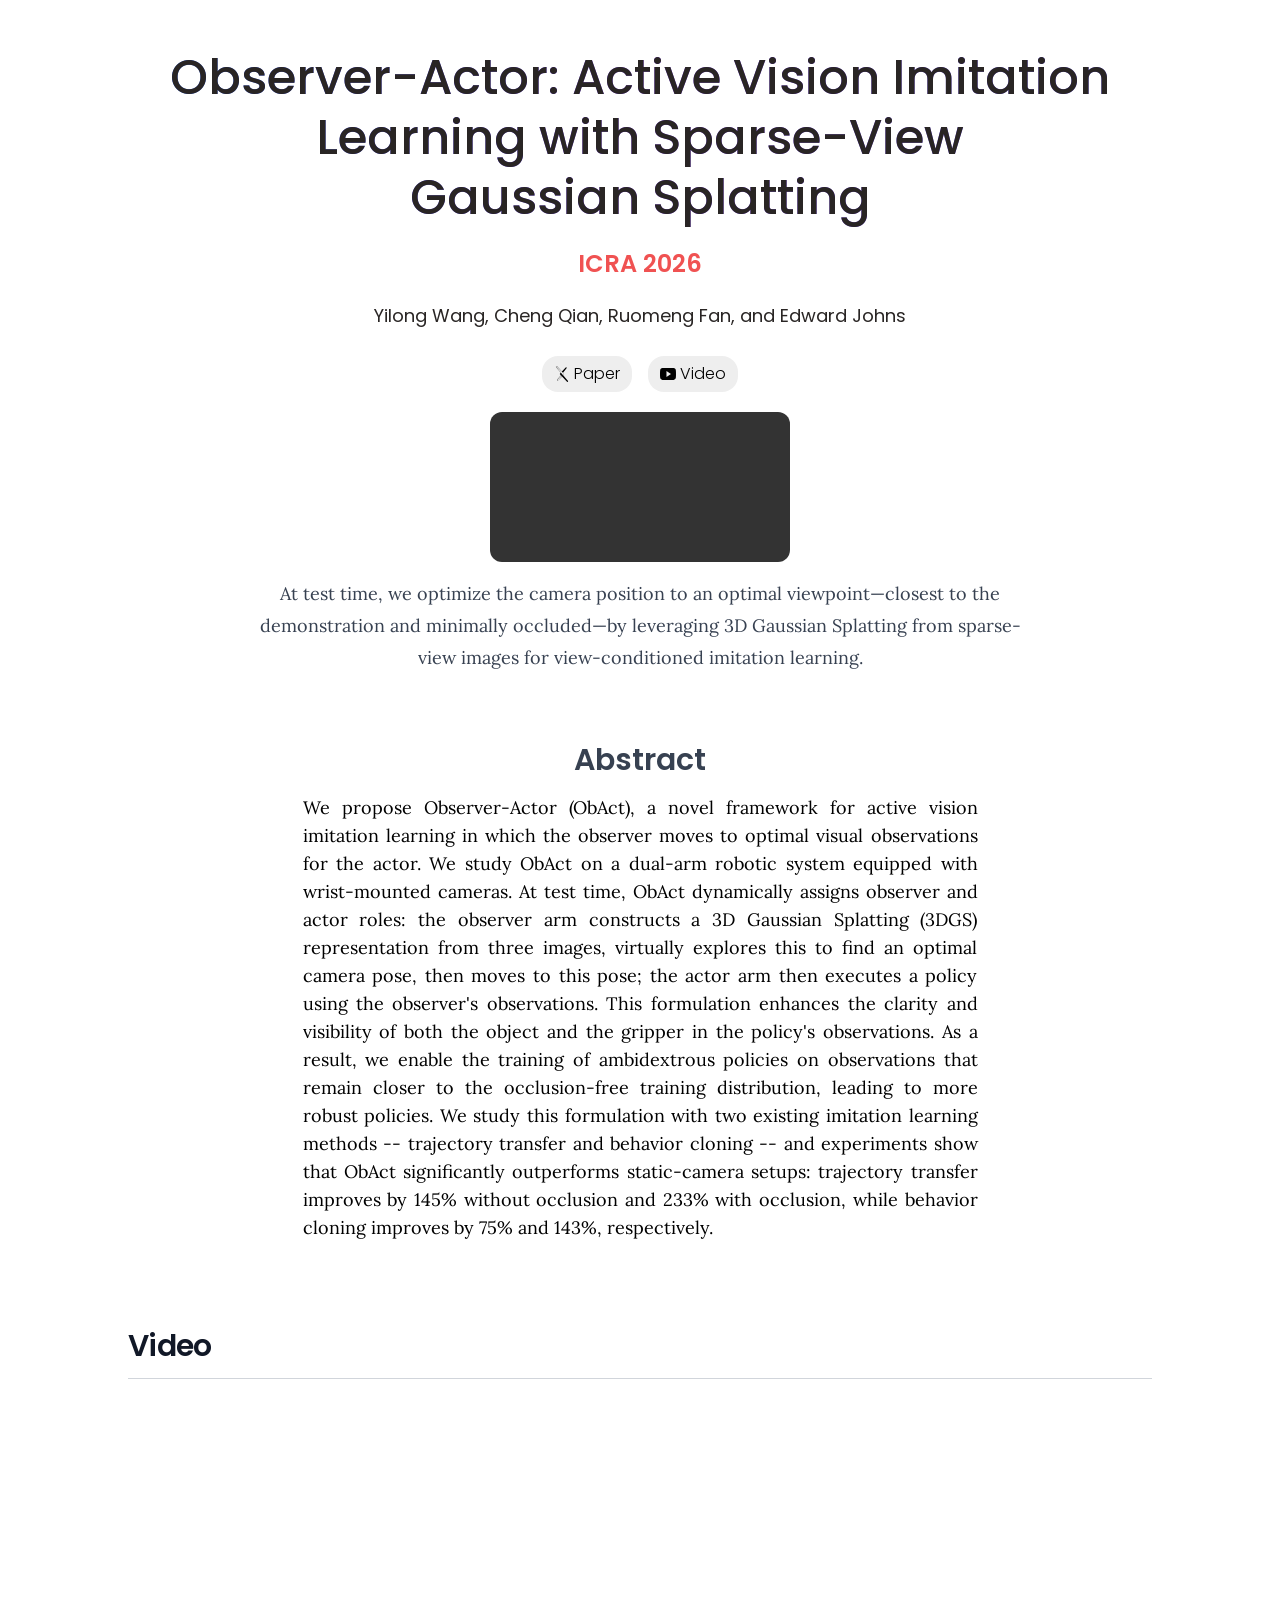
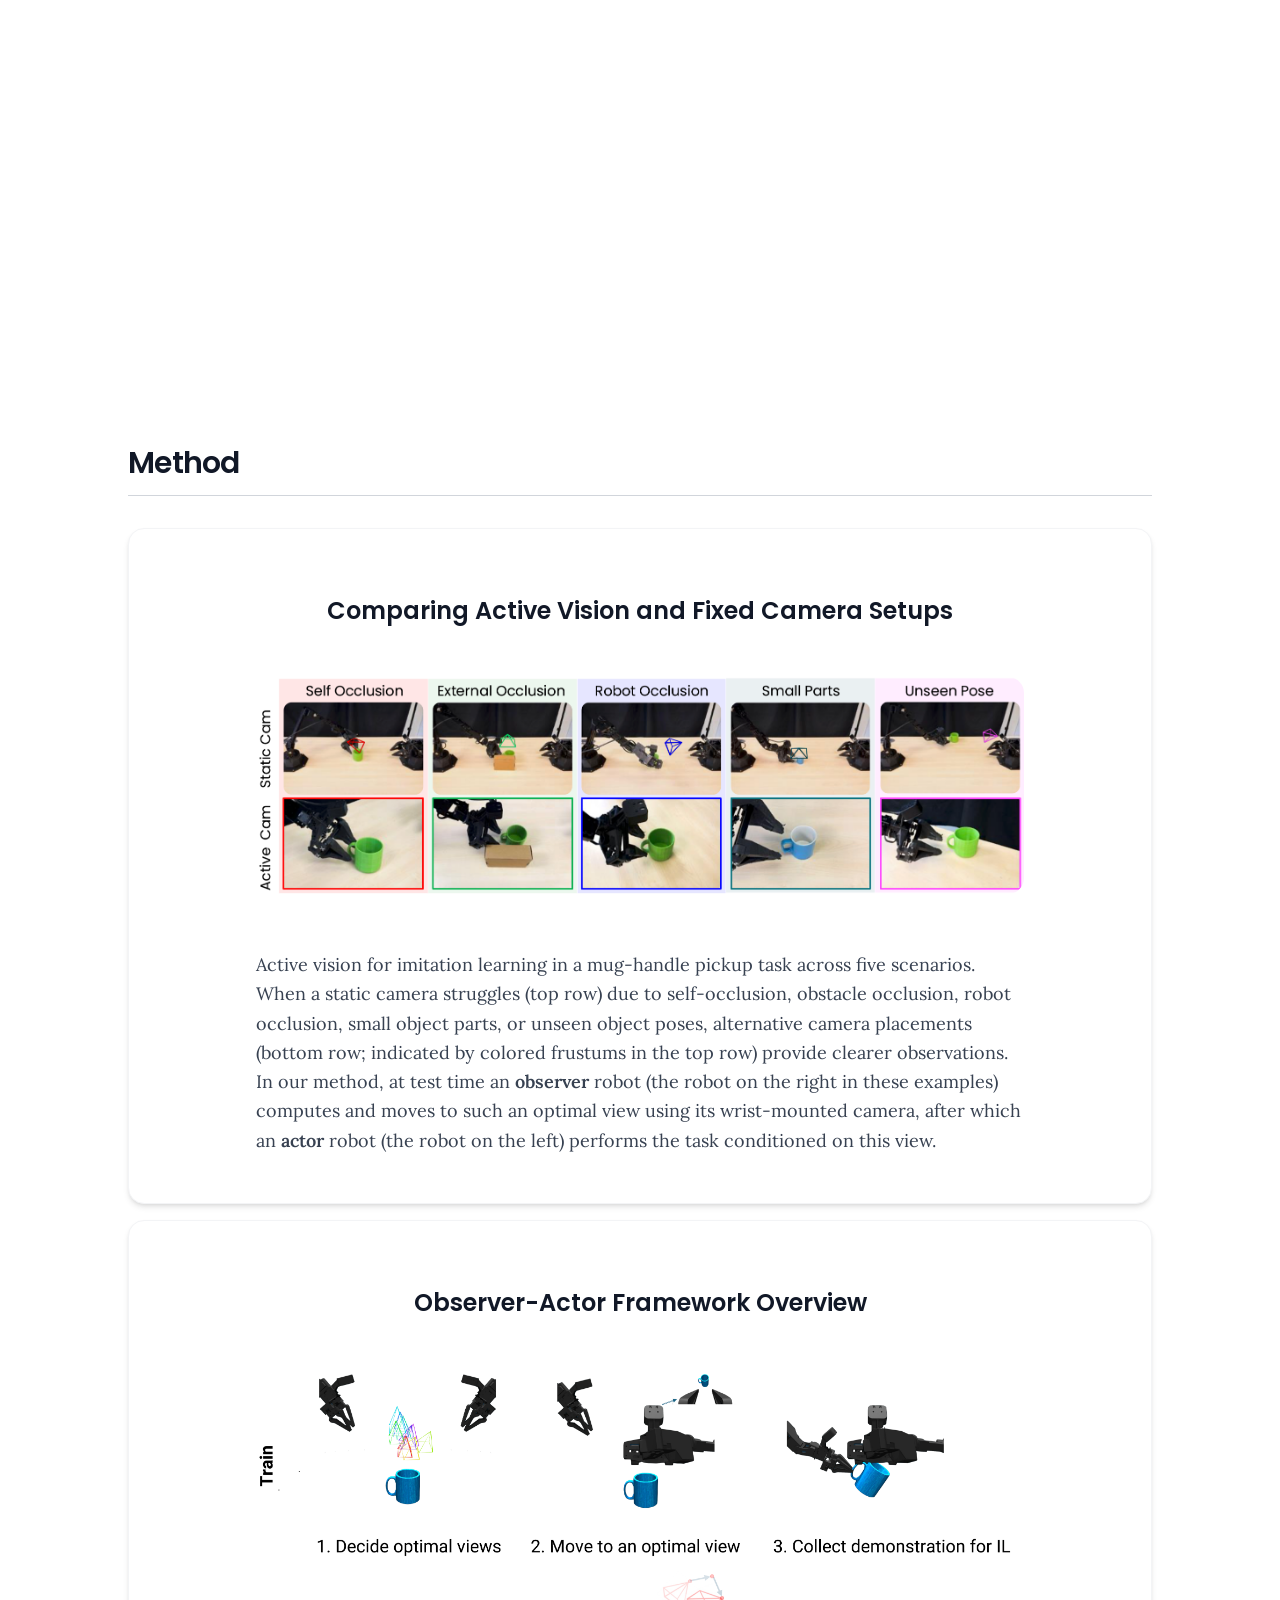
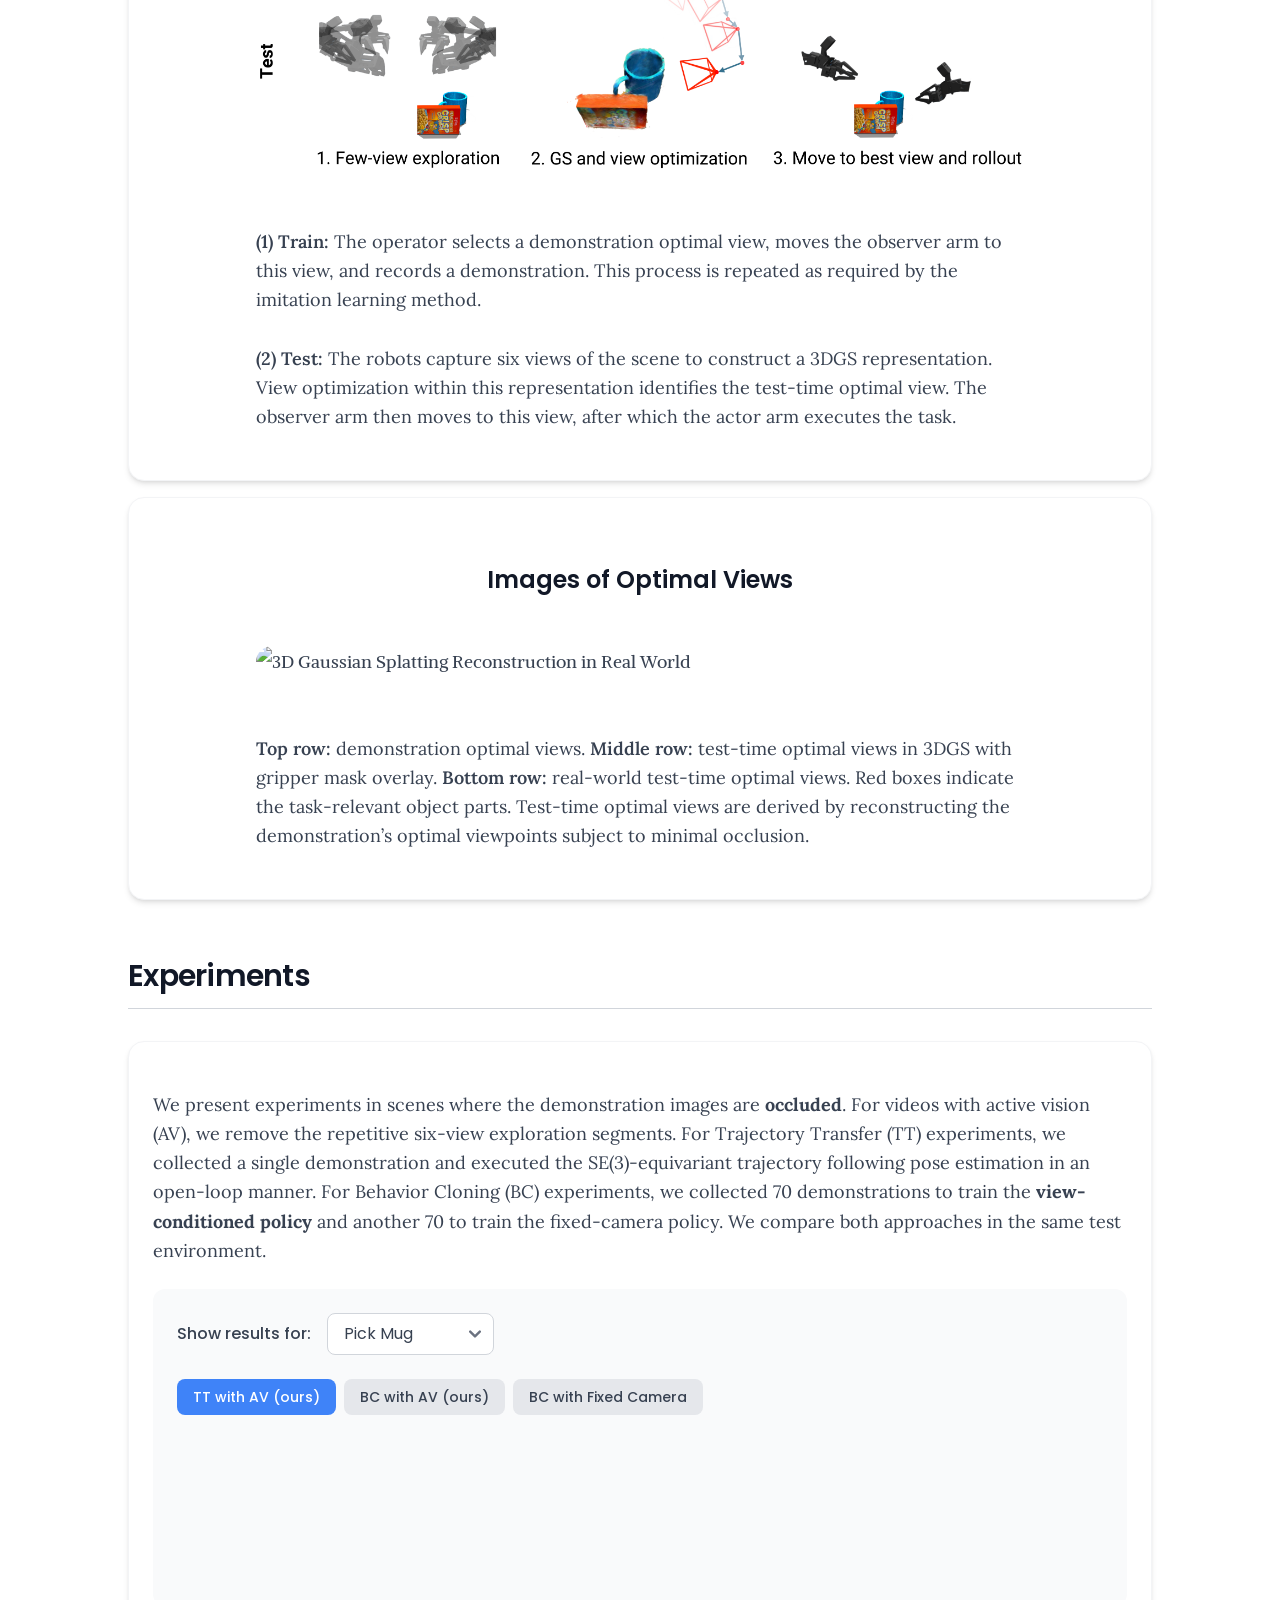
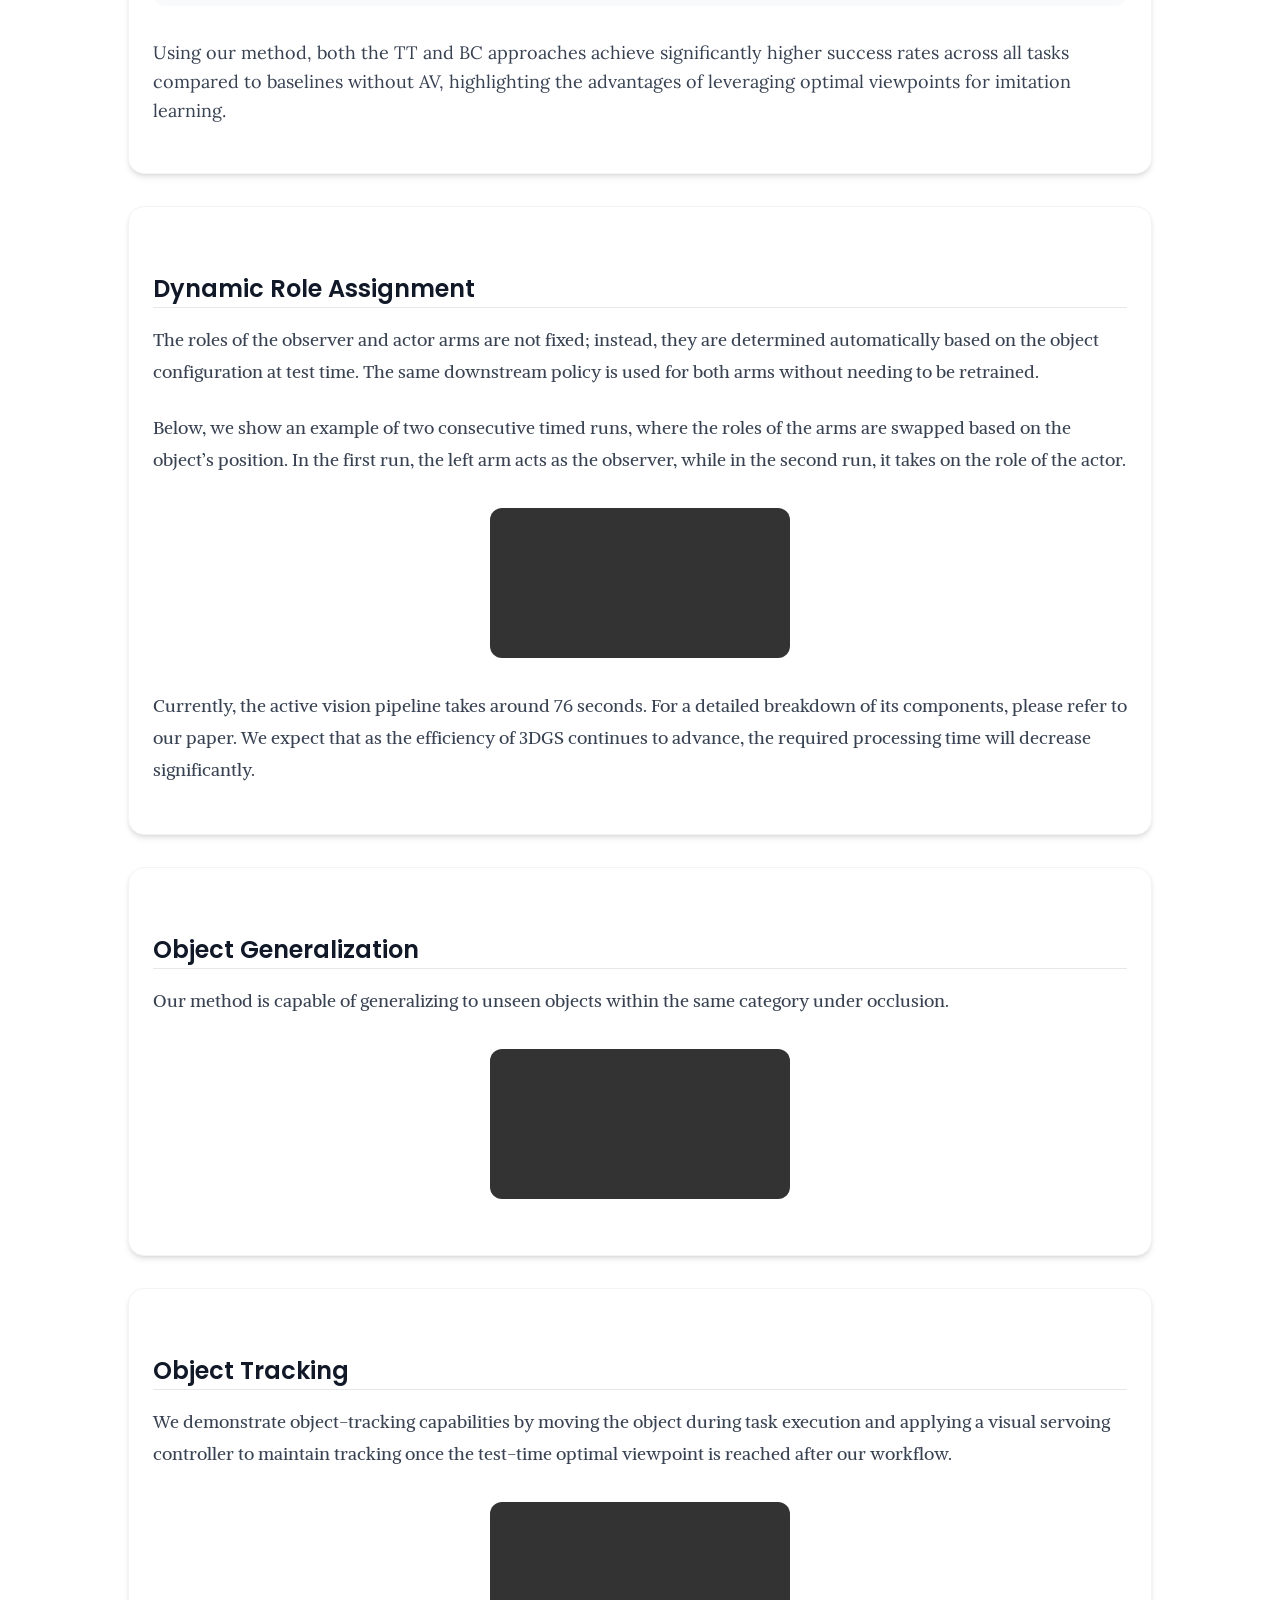
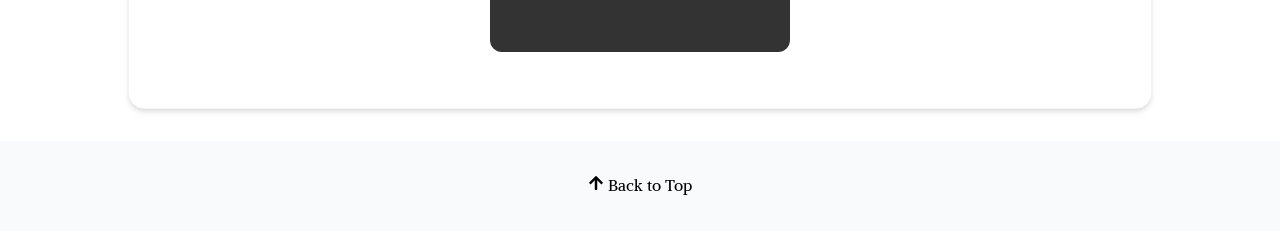
==== commit 61804f33: "Updates" ====
--- a/index.html
+++ b/index.html
@@ -1,7 +1,6 @@
-<!DOCTYPE html><html><head><meta charSet="utf-8"/><meta http-equiv="x-ua-compatible" content="ie=edge"/><meta name="viewport" content="width=device-width, initial-scale=1, shrink-to-fit=no"/><meta name="generator" content="Gatsby 5.14.1"/><style data-href="/styles.d4714bfd758d2fa4bd0e.css" data-identity="gatsby-global-css">@import url(https://fonts.googleapis.com/css2?family=Roboto:ital,wght@0,100;0,300;0,400;0,500;0,700;0,900;1,100;1,300;1,400;1,500;1,700;1,900&display=swap);@import url(https://fonts.googleapis.com/css2?family=Poppins:ital,wght@0,100;0,200;0,300;0,400;0,500;0,600;0,700;0,800;0,900;1,100;1,200;1,300;1,400;1,500;1,600;1,700;1,800;1,900&family=Roboto:ital,wght@0,100;0,300;0,400;0,500;0,700;0,900;1,100;1,300;1,400;1,500;1,700;1,900&display=swap);@import url(https://fonts.googleapis.com/css2?family=Lora:ital,wght@0,400..700;1,400..700&display=swap);@import url(https://fonts.googleapis.com/css2?family=Alike&display=swap);
-/*
-! tailwindcss v3.3.2 | MIT License | https://tailwindcss.com
-*/*,:after,:before{border:0 solid #e5e7eb;box-sizing:border-box}:after,:before{--tw-content:""}html{-webkit-text-size-adjust:100%;font-feature-settings:normal;font-family:ui-sans-serif,system-ui,-apple-system,BlinkMacSystemFont,Segoe UI,Roboto,Helvetica Neue,Arial,Noto Sans,sans-serif,Apple Color Emoji,Segoe UI Emoji,Segoe UI Symbol,Noto Color Emoji;font-variation-settings:normal;line-height:1.5;-moz-tab-size:4;-o-tab-size:4;tab-size:4}body{line-height:inherit;margin:0}hr{border-top-width:1px;color:inherit;height:0}abbr:where([title]){-webkit-text-decoration:underline dotted;text-decoration:underline dotted}h1,h2,h3,h4,h5,h6{font-size:inherit;font-weight:inherit}a{color:inherit;text-decoration:inherit}b,strong{font-weight:bolder}code,kbd,pre,samp{font-family:ui-monospace,SFMono-Regular,Menlo,Monaco,Consolas,Liberation Mono,Courier New,monospace;font-size:1em}small{font-size:80%}sub,sup{font-size:75%;line-height:0;position:relative;vertical-align:baseline}sub{bottom:-.25em}sup{top:-.5em}table{border-collapse:collapse;border-color:inherit;text-indent:0}button,input,optgroup,select,textarea{color:inherit;font-family:inherit;font-size:100%;font-weight:inherit;line-height:inherit;margin:0;padding:0}button,select{text-transform:none}[type=button],[type=reset],[type=submit],button{-webkit-appearance:button;background-color:transparent;background-image:none}:-moz-focusring{outline:auto}:-moz-ui-invalid{box-shadow:none}progress{vertical-align:baseline}::-webkit-inner-spin-button,::-webkit-outer-spin-button{height:auto}[type=search]{-webkit-appearance:textfield;outline-offset:-2px}::-webkit-search-decoration{-webkit-appearance:none}::-webkit-file-upload-button{-webkit-appearance:button;font:inherit}summary{display:list-item}blockquote,dd,dl,figure,h1,h2,h3,h4,h5,h6,hr,p,pre{margin:0}fieldset{margin:0}fieldset,legend{padding:0}menu,ol,ul{list-style:none;margin:0;padding:0}textarea{resize:vertical}input::-moz-placeholder,textarea::-moz-placeholder{color:#9ca3af}input::placeholder,textarea::placeholder{color:#9ca3af}[role=button],button{cursor:pointer}:disabled{cursor:default}audio,canvas,embed,iframe,img,object,svg,video{display:block;vertical-align:middle}img,video{height:auto;max-width:100%}[hidden]{display:none}::-webkit-datetime-edit,::-webkit-datetime-edit-day-field,::-webkit-datetime-edit-hour-field,::-webkit-datetime-edit-meridiem-field,::-webkit-datetime-edit-millisecond-field,::-webkit-datetime-edit-minute-field,::-webkit-datetime-edit-month-field,::-webkit-datetime-edit-second-field,::-webkit-datetime-edit-year-field{padding-bottom:0;padding-top:0}select{background-image:url("data:image/svg+xml;charset=utf-8,%3Csvg xmlns='http://www.w3.org/2000/svg' fill='none' viewBox='0 0 20 20'%3E%3Cpath stroke='%236B7280' stroke-linecap='round' stroke-linejoin='round' stroke-width='1.5' d='m6 8 4 4 4-4'/%3E%3C/svg%3E");background-position:right .5rem center;background-repeat:no-repeat;background-size:1.5em 1.5em;padding-right:2.5rem;-webkit-print-color-adjust:exact;print-color-adjust:exact}[type=checkbox]:checked,[type=radio]:checked{background-color:currentColor;background-position:50%;background-repeat:no-repeat;background-size:100% 100%;border-color:transparent}[type=checkbox]:checked{background-image:url("data:image/svg+xml;charset=utf-8,%3Csvg xmlns='http://www.w3.org/2000/svg' fill='%23fff' viewBox='0 0 16 16'%3E%3Cpath d='M12.207 4.793a1 1 0 0 1 0 1.414l-5 5a1 1 0 0 1-1.414 0l-2-2a1 1 0 0 1 1.414-1.414L6.5 9.086l4.293-4.293a1 1 0 0 1 1.414 0z'/%3E%3C/svg%3E")}[type=checkbox]:checked:focus,[type=checkbox]:checked:hover,[type=radio]:checked:focus,[type=radio]:checked:hover{background-color:currentColor;border-color:transparent}[type=checkbox]:indeterminate{background-image:url("data:image/svg+xml;charset=utf-8,%3Csvg xmlns='http://www.w3.org/2000/svg' fill='none' viewBox='0 0 16 16'%3E%3Cpath stroke='%23fff' stroke-linecap='round' stroke-linejoin='round' stroke-width='2' d='M4 8h8'/%3E%3C/svg%3E");background-size:100% 100%}[type=file]:focus{outline:1px solid ButtonText;outline:1px auto -webkit-focus-ring-color}[multiple],[type=date],[type=datetime-local],[type=email],[type=month],[type=number],[type=password],[type=search],[type=tel],[type=text],[type=time],[type=url],[type=week],select,textarea{--tw-shadow:0 0 #0000;-webkit-appearance:none;-moz-appearance:none;appearance:none;background-color:#fff;border-color:#6b7280;border-radius:0;border-width:1px;font-size:1rem;line-height:1.5rem;padding:.5rem .75rem}[multiple]:focus,[type=date]:focus,[type=datetime-local]:focus,[type=email]:focus,[type=month]:focus,[type=number]:focus,[type=password]:focus,[type=search]:focus,[type=tel]:focus,[type=text]:focus,[type=time]:focus,[type=url]:focus,[type=week]:focus,select:focus,textarea:focus{--tw-ring-inset:var(--tw-empty,/*!*/ /*!*/);--tw-ring-offset-width:0px;--tw-ring-offset-color:#fff;--tw-ring-color:#1c64f2;--tw-ring-offset-shadow:var(--tw-ring-inset) 0 0 0 var(--tw-ring-offset-width) var(--tw-ring-offset-color);--tw-ring-shadow:var(--tw-ring-inset) 0 0 0 calc(1px + var(--tw-ring-offset-width)) var(--tw-ring-color);border-color:#1c64f2;box-shadow:var(--tw-ring-offset-shadow),var(--tw-ring-shadow),var(--tw-shadow);outline:2px solid transparent;outline-offset:2px}input::-moz-placeholder,textarea::-moz-placeholder{color:#6b7280;opacity:1}input::placeholder,textarea::placeholder{color:#6b7280;opacity:1}::-webkit-datetime-edit-fields-wrapper{padding:0}::-webkit-date-and-time-value{min-height:1.5em}select:not([size]){background-image:url("data:image/svg+xml;charset=utf-8,%3Csvg xmlns='http://www.w3.org/2000/svg' fill='none' aria-hidden='true' viewBox='0 0 10 6'%3E%3Cpath stroke='%236B7280' stroke-linecap='round' stroke-linejoin='round' stroke-width='2' d='m1 1 4 4 4-4'/%3E%3C/svg%3E");background-position:right .75rem center;background-repeat:no-repeat;background-size:.75em .75em;padding-right:2.5rem;-webkit-print-color-adjust:exact;print-color-adjust:exact}[multiple]{background-image:none;background-position:0 0;background-repeat:unset;background-size:initial;padding-right:.75rem;-webkit-print-color-adjust:unset;print-color-adjust:unset}[type=checkbox],[type=radio]{--tw-shadow:0 0 #0000;-webkit-appearance:none;-moz-appearance:none;appearance:none;background-color:#fff;background-origin:border-box;border-color:#6b7280;border-width:1px;color:#1c64f2;display:inline-block;flex-shrink:0;height:1rem;padding:0;-webkit-print-color-adjust:exact;print-color-adjust:exact;-webkit-user-select:none;-moz-user-select:none;user-select:none;vertical-align:middle;width:1rem}[type=checkbox]{border-radius:0}[type=radio]{border-radius:100%}[type=checkbox]:focus,[type=radio]:focus{--tw-ring-inset:var(--tw-empty,/*!*/ /*!*/);--tw-ring-offset-width:2px;--tw-ring-offset-color:#fff;--tw-ring-color:#1c64f2;--tw-ring-offset-shadow:var(--tw-ring-inset) 0 0 0 var(--tw-ring-offset-width) var(--tw-ring-offset-color);--tw-ring-shadow:var(--tw-ring-inset) 0 0 0 calc(2px + var(--tw-ring-offset-width)) var(--tw-ring-color);box-shadow:var(--tw-ring-offset-shadow),var(--tw-ring-shadow),var(--tw-shadow);outline:2px solid transparent;outline-offset:2px}.dark [type=checkbox]:checked,.dark [type=radio]:checked,[type=checkbox]:checked,[type=radio]:checked{background-color:currentColor;background-position:50%;background-repeat:no-repeat;background-size:.55em .55em;border-color:transparent}[type=checkbox]:checked{background-image:url("data:image/svg+xml;charset=utf-8,%3Csvg xmlns='http://www.w3.org/2000/svg' fill='none' aria-hidden='true' viewBox='0 0 16 12'%3E%3Cpath stroke='%23fff' stroke-linecap='round' stroke-linejoin='round' stroke-width='3' d='M1 5.917 5.724 10.5 15 1.5'/%3E%3C/svg%3E");background-repeat:no-repeat;background-size:.55em .55em;-webkit-print-color-adjust:exact;print-color-adjust:exact}.dark [type=radio]:checked,[type=radio]:checked{background-image:url("data:image/svg+xml;charset=utf-8,%3Csvg xmlns='http://www.w3.org/2000/svg' fill='%23fff' viewBox='0 0 16 16'%3E%3Ccircle cx='8' cy='8' r='3'/%3E%3C/svg%3E");background-size:1em 1em}[type=checkbox]:indeterminate{background-color:currentColor;background-image:url("data:image/svg+xml;charset=utf-8,%3Csvg xmlns='http://www.w3.org/2000/svg' fill='none' aria-hidden='true' viewBox='0 0 16 12'%3E%3Cpath stroke='%23fff' stroke-linecap='round' stroke-linejoin='round' stroke-width='3' d='M1 5.917 5.724 10.5 15 1.5'/%3E%3C/svg%3E");background-position:50%;background-repeat:no-repeat;background-size:.55em .55em;border-color:transparent;-webkit-print-color-adjust:exact;print-color-adjust:exact}[type=checkbox]:indeterminate:focus,[type=checkbox]:indeterminate:hover{background-color:currentColor;border-color:transparent}[type=file]{background:unset;border-color:inherit;border-radius:0;border-width:0;font-size:unset;line-height:inherit;padding:0}[type=file]:focus{outline:1px auto inherit}input[type=file]::file-selector-button{background:#1f2937;border:0;color:#fff;cursor:pointer;font-size:.875rem;font-weight:500;margin-inline-end:1rem;margin-inline-start:-1rem;padding:.625rem 1rem .625rem 2rem}input[type=file]::file-selector-button:hover{background:#374151}.dark input[type=file]::file-selector-button{background:#4b5563;color:#fff}.dark input[type=file]::file-selector-button:hover{background:#6b7280}input[type=range]::-webkit-slider-thumb{appearance:none;-moz-appearance:none;-webkit-appearance:none;background:#1c64f2;border:0;border-radius:9999px;cursor:pointer;height:1.25rem;width:1.25rem}input[type=range]:disabled::-webkit-slider-thumb{background:#9ca3af}.dark input[type=range]:disabled::-webkit-slider-thumb{background:#6b7280}input[type=range]:focus::-webkit-slider-thumb{--tw-ring-offset-shadow:var(--tw-ring-inset) 0 0 0 var(--tw-ring-offset-width) var(--tw-ring-offset-color);--tw-ring-shadow:var(--tw-ring-inset) 0 0 0 calc(4px + var(--tw-ring-offset-width)) var(--tw-ring-color);--tw-ring-opacity:1px;--tw-ring-color:rgb(164 202 254/var(--tw-ring-opacity));box-shadow:var(--tw-ring-offset-shadow),var(--tw-ring-shadow),var(--tw-shadow,0 0 #0000);outline:2px solid transparent;outline-offset:2px}input[type=range]::-moz-range-thumb{appearance:none;-moz-appearance:none;-webkit-appearance:none;background:#1c64f2;border:0;border-radius:9999px;cursor:pointer;height:1.25rem;width:1.25rem}input[type=range]:disabled::-moz-range-thumb{background:#9ca3af}.dark input[type=range]:disabled::-moz-range-thumb{background:#6b7280}input[type=range]::-moz-range-progress{background:#3f83f8}input[type=range]::-ms-fill-lower{background:#3f83f8}input[type=range].range-sm::-webkit-slider-thumb{height:1rem;width:1rem}input[type=range].range-lg::-webkit-slider-thumb{height:1.5rem;width:1.5rem}input[type=range].range-sm::-moz-range-thumb{height:1rem;width:1rem}input[type=range].range-lg::-moz-range-thumb{height:1.5rem;width:1.5rem}.toggle-bg:after{background:#fff;border-color:#d1d5db;border-radius:9999px;border-width:1px;box-shadow:var(--tw-ring-inset) 0 0 0 calc(var(--tw-ring-offset-width)) var(--tw-ring-color);content:"";height:1.25rem;left:.125rem;position:absolute;top:.125rem;transition-duration:.15s;transition-property:background-color,border-color,color,fill,stroke,opacity,box-shadow,transform,filter,backdrop-filter,-webkit-backdrop-filter;width:1.25rem}input:checked+.toggle-bg:after{border-color:#fff;transform:translateX(100%)}input:checked+.toggle-bg{background:#1c64f2;border-color:#1c64f2}[data-tooltip-style^=light]+.tooltip>.tooltip-arrow:before{border-color:#e5e7eb;border-style:solid}[data-tooltip-style^=light]+.tooltip[data-popper-placement^=top]>.tooltip-arrow:before{border-bottom-width:1px;border-right-width:1px}[data-tooltip-style^=light]+.tooltip[data-popper-placement^=right]>.tooltip-arrow:before{border-bottom-width:1px;border-left-width:1px}[data-tooltip-style^=light]+.tooltip[data-popper-placement^=bottom]>.tooltip-arrow:before{border-left-width:1px;border-top-width:1px}[data-tooltip-style^=light]+.tooltip[data-popper-placement^=left]>.tooltip-arrow:before{border-right-width:1px;border-top-width:1px}.tooltip[data-popper-placement^=top]>.tooltip-arrow{bottom:-4px}.tooltip[data-popper-placement^=bottom]>.tooltip-arrow{top:-4px}.tooltip[data-popper-placement^=left]>.tooltip-arrow{right:-4px}.tooltip[data-popper-placement^=right]>.tooltip-arrow{left:-4px}.tooltip.invisible>.tooltip-arrow:before{visibility:hidden}[data-popper-arrow],[data-popper-arrow]:before{background:inherit;height:8px;position:absolute;width:8px}[data-popper-arrow]{visibility:hidden}[data-popper-arrow]:after,[data-popper-arrow]:before{content:"";transform:rotate(45deg);visibility:visible}[data-popper-arrow]:after{background:inherit;height:9px;position:absolute;width:9px}[role=tooltip]>[data-popper-arrow]:before{border-color:#e5e7eb;border-style:solid}.dark [role=tooltip]>[data-popper-arrow]:before{border-color:#4b5563;border-style:solid}[role=tooltip]>[data-popper-arrow]:after{border-color:#e5e7eb;border-style:solid}.dark [role=tooltip]>[data-popper-arrow]:after{border-color:#4b5563;border-style:solid}[data-popover][role=tooltip][data-popper-placement^=top]>[data-popper-arrow]:after,[data-popover][role=tooltip][data-popper-placement^=top]>[data-popper-arrow]:before{border-bottom-width:1px;border-right-width:1px}[data-popover][role=tooltip][data-popper-placement^=right]>[data-popper-arrow]:after,[data-popover][role=tooltip][data-popper-placement^=right]>[data-popper-arrow]:before{border-bottom-width:1px;border-left-width:1px}[data-popover][role=tooltip][data-popper-placement^=bottom]>[data-popper-arrow]:after,[data-popover][role=tooltip][data-popper-placement^=bottom]>[data-popper-arrow]:before{border-left-width:1px;border-top-width:1px}[data-popover][role=tooltip][data-popper-placement^=left]>[data-popper-arrow]:after,[data-popover][role=tooltip][data-popper-placement^=left]>[data-popper-arrow]:before{border-right-width:1px;border-top-width:1px}[data-popover][role=tooltip][data-popper-placement^=top]>[data-popper-arrow]{bottom:-5px}[data-popover][role=tooltip][data-popper-placement^=bottom]>[data-popper-arrow]{top:-5px}[data-popover][role=tooltip][data-popper-placement^=left]>[data-popper-arrow]{right:-5px}[data-popover][role=tooltip][data-popper-placement^=right]>[data-popper-arrow]{left:-5px}[role=tooltip].invisible>[data-popper-arrow]:after,[role=tooltip].invisible>[data-popper-arrow]:before{visibility:hidden}*,:after,:before{--tw-border-spacing-x:0;--tw-border-spacing-y:0;--tw-translate-x:0;--tw-translate-y:0;--tw-rotate:0;--tw-skew-x:0;--tw-skew-y:0;--tw-scale-x:1;--tw-scale-y:1;--tw-pan-x: ;--tw-pan-y: ;--tw-pinch-zoom: ;--tw-scroll-snap-strictness:proximity;--tw-gradient-from-position: ;--tw-gradient-via-position: ;--tw-gradient-to-position: ;--tw-ordinal: ;--tw-slashed-zero: ;--tw-numeric-figure: ;--tw-numeric-spacing: ;--tw-numeric-fraction: ;--tw-ring-inset: ;--tw-ring-offset-width:0px;--tw-ring-offset-color:#fff;--tw-ring-color:rgba(63,131,248,.5);--tw-ring-offset-shadow:0 0 #0000;--tw-ring-shadow:0 0 #0000;--tw-shadow:0 0 #0000;--tw-shadow-colored:0 0 #0000;--tw-blur: ;--tw-brightness: ;--tw-contrast: ;--tw-grayscale: ;--tw-hue-rotate: ;--tw-invert: ;--tw-saturate: ;--tw-sepia: ;--tw-drop-shadow: ;--tw-backdrop-blur: ;--tw-backdrop-brightness: ;--tw-backdrop-contrast: ;--tw-backdrop-grayscale: ;--tw-backdrop-hue-rotate: ;--tw-backdrop-invert: ;--tw-backdrop-opacity: ;--tw-backdrop-saturate: ;--tw-backdrop-sepia: }::backdrop{--tw-border-spacing-x:0;--tw-border-spacing-y:0;--tw-translate-x:0;--tw-translate-y:0;--tw-rotate:0;--tw-skew-x:0;--tw-skew-y:0;--tw-scale-x:1;--tw-scale-y:1;--tw-pan-x: ;--tw-pan-y: ;--tw-pinch-zoom: ;--tw-scroll-snap-strictness:proximity;--tw-gradient-from-position: ;--tw-gradient-via-position: ;--tw-gradient-to-position: ;--tw-ordinal: ;--tw-slashed-zero: ;--tw-numeric-figure: ;--tw-numeric-spacing: ;--tw-numeric-fraction: ;--tw-ring-inset: ;--tw-ring-offset-width:0px;--tw-ring-offset-color:#fff;--tw-ring-color:rgba(63,131,248,.5);--tw-ring-offset-shadow:0 0 #0000;--tw-ring-shadow:0 0 #0000;--tw-shadow:0 0 #0000;--tw-shadow-colored:0 0 #0000;--tw-blur: ;--tw-brightness: ;--tw-contrast: ;--tw-grayscale: ;--tw-hue-rotate: ;--tw-invert: ;--tw-saturate: ;--tw-sepia: ;--tw-drop-shadow: ;--tw-backdrop-blur: ;--tw-backdrop-brightness: ;--tw-backdrop-contrast: ;--tw-backdrop-grayscale: ;--tw-backdrop-hue-rotate: ;--tw-backdrop-invert: ;--tw-backdrop-opacity: ;--tw-backdrop-saturate: ;--tw-backdrop-sepia: }.container{width:100%}@media (min-width:640px){.container{max-width:640px}}@media (min-width:768px){.container{max-width:768px}}@media (min-width:1024px){.container{max-width:1024px}}@media (min-width:1280px){.container{max-width:1280px}}@media (min-width:1536px){.container{max-width:1536px}}.format{color:var(--tw-prose-body);max-width:65ch}.format :where(p):not(:where([class~=not-format] *)){margin-bottom:1.25em;margin-top:1.25em}.format :where([class~=lead]):not(:where([class~=not-format] *)){color:var(--tw-prose-lead);font-size:1.25em;line-height:1.6;margin-bottom:1.2em;margin-top:1.2em}.format :where(a):not(:where([class~=not-format] *)){color:var(--tw-prose-links);font-weight:500;text-decoration:underline}.format :where(strong):not(:where([class~=not-format] *)){color:var(--tw-prose-bold);font-weight:600}.format :where(a strong):not(:where([class~=not-format] *)){color:inherit}.format :where(blockquote strong):not(:where([class~=not-format] *)){color:inherit}.format :where(thead th strong):not(:where([class~=not-format] *)){color:inherit}.format :where(ol):not(:where([class~=not-format] *)){list-style-type:decimal;margin-bottom:1.25em;margin-top:1.25em;padding-left:1.625em}.format :where(ol[type=A]):not(:where([class~=not-format] *)){list-style-type:upper-alpha}.format :where(ol[type=a]):not(:where([class~=not-format] *)){list-style-type:lower-alpha}.format :where(ol[type=A s]):not(:where([class~=not-format] *)){list-style-type:upper-alpha}.format :where(ol[type=a s]):not(:where([class~=not-format] *)){list-style-type:lower-alpha}.format :where(ol[type=I]):not(:where([class~=not-format] *)){list-style-type:upper-roman}.format :where(ol[type=i]):not(:where([class~=not-format] *)){list-style-type:lower-roman}.format :where(ol[type=I s]):not(:where([class~=not-format] *)){list-style-type:upper-roman}.format :where(ol[type=i s]):not(:where([class~=not-format] *)){list-style-type:lower-roman}.format :where(ol[type="1"]):not(:where([class~=not-format] *)){list-style-type:decimal}.format :where(ul):not(:where([class~=not-format] *)){list-style-type:disc;margin-bottom:1.25em;margin-top:1.25em;padding-left:1.625em}.format :where(ol>li):not(:where([class~=not-format] *))::marker{color:var(--tw-prose-counters);font-weight:400}.format :where(ul>li):not(:where([class~=not-format] *))::marker{color:var(--tw-prose-bullets)}.format :where(hr):not(:where([class~=not-format] *)){border-color:var(--tw-prose-hr);border-top-width:1px;margin-bottom:3em;margin-top:3em}.format :where(blockquote):not(:where([class~=not-format] *)){border-left-color:var(--tw-prose-quote-borders);border-left-width:.25rem;color:var(--tw-prose-quotes);font-style:italic;font-weight:500;margin-bottom:1.6em;margin-top:1.6em;padding-left:1em;quotes:"\201C""\201D""\2018""\2019"}.format :where(blockquote p:first-of-type):not(:where([class~=not-format] *)):before{content:open-quote}.format :where(blockquote p:last-of-type):not(:where([class~=not-format] *)):after{content:close-quote}.format :where(h1):not(:where([class~=not-format] *)){color:var(--tw-prose-headings);font-size:2.25em;font-weight:800;line-height:1.1111111;margin-bottom:.8888889em;margin-top:0}.format :where(h1 strong):not(:where([class~=not-format] *)){color:inherit;font-weight:900}.format :where(h2):not(:where([class~=not-format] *)){color:var(--tw-prose-headings);font-size:1.5em;font-weight:700;line-height:1.3333333;margin-bottom:1em;margin-top:2em}.format :where(h2 strong):not(:where([class~=not-format] *)){color:inherit;font-weight:800}.format :where(h3):not(:where([class~=not-format] *)){color:var(--tw-prose-headings);font-size:1.25em;font-weight:600;line-height:1.6;margin-bottom:.6em;margin-top:1.6em}.format :where(h3 strong):not(:where([class~=not-format] *)){color:inherit;font-weight:700}.format :where(h4):not(:where([class~=not-format] *)){color:var(--tw-prose-headings);font-weight:600;line-height:1.5;margin-bottom:.5em;margin-top:1.5em}.format :where(h4 strong):not(:where([class~=not-format] *)){color:inherit;font-weight:700}.format :where(img):not(:where([class~=not-format] *)){margin-bottom:2em;margin-top:2em}.format :where(figure>*):not(:where([class~=not-format] *)){margin-bottom:0;margin-top:0}.format :where(figcaption):not(:where([class~=not-format] *)){color:var(--tw-prose-captions);font-size:.875em;line-height:1.4285714;margin-top:.8571429em}.format :where(code):not(:where([class~=not-format] *)){color:var(--tw-prose-code);font-size:.875em;font-weight:600}.format :where(code):not(:where([class~=not-format] *)):before{content:"`"}.format :where(code):not(:where([class~=not-format] *)):after{content:"`"}.format :where(a code):not(:where([class~=not-format] *)){color:inherit}.format :where(h1 code):not(:where([class~=not-format] *)){color:inherit}.format :where(h2 code):not(:where([class~=not-format] *)){color:inherit;font-size:.875em}.format :where(h3 code):not(:where([class~=not-format] *)){color:inherit;font-size:.9em}.format :where(h4 code):not(:where([class~=not-format] *)){color:inherit}.format :where(blockquote code):not(:where([class~=not-format] *)){color:inherit}.format :where(thead th code):not(:where([class~=not-format] *)){color:inherit}.format :where(pre):not(:where([class~=not-format] *)){background-color:var(--tw-prose-pre-bg);border-radius:.375rem;color:var(--tw-prose-pre-code);font-size:.875em;font-weight:400;line-height:1.7142857;margin-bottom:1.7142857em;margin-top:1.7142857em;overflow-x:auto;padding:.8571429em 1.1428571em}.format :where(pre code):not(:where([class~=not-format] *)){background-color:transparent;border-radius:0;border-width:0;color:inherit;font-family:inherit;font-size:inherit;font-weight:inherit;line-height:inherit;padding:0}.format :where(pre code):not(:where([class~=not-format] *)):before{content:none}.format :where(pre code):not(:where([class~=not-format] *)):after{content:none}.format :where(table):not(:where([class~=not-format] *)){font-size:.875em;line-height:1.7142857;margin-bottom:2em;margin-top:2em;table-layout:auto;text-align:left;width:100%}.format :where(thead):not(:where([class~=not-format] *)){border-bottom-color:var(--tw-prose-th-borders);border-bottom-width:1px}.format :where(thead th):not(:where([class~=not-format] *)){color:var(--tw-prose-headings);font-weight:600;padding-bottom:.5714286em;padding-left:.5714286em;padding-right:.5714286em;vertical-align:bottom}.format :where(tbody tr):not(:where([class~=not-format] *)){border-bottom-color:var(--tw-prose-td-borders);border-bottom-width:1px}.format :where(tbody tr:last-child):not(:where([class~=not-format] *)){border-bottom-width:0}.format :where(tbody td):not(:where([class~=not-format] *)){vertical-align:baseline}.format :where(tfoot):not(:where([class~=not-format] *)){border-top-color:var(--tw-prose-th-borders);border-top-width:1px}.format :where(tfoot td):not(:where([class~=not-format] *)){vertical-align:top}.format{--tw-prose-body:#374151;--tw-prose-headings:#111827;--tw-prose-lead:#4b5563;--tw-prose-links:#111827;--tw-prose-bold:#111827;--tw-prose-counters:#6b7280;--tw-prose-bullets:#d1d5db;--tw-prose-hr:#e5e7eb;--tw-prose-quotes:#111827;--tw-prose-quote-borders:#e5e7eb;--tw-prose-captions:#6b7280;--tw-prose-code:#111827;--tw-prose-pre-code:#e5e7eb;--tw-prose-pre-bg:#1f2937;--tw-prose-th-borders:#d1d5db;--tw-prose-td-borders:#e5e7eb;--tw-prose-invert-body:#d1d5db;--tw-prose-invert-headings:#fff;--tw-prose-invert-lead:#9ca3af;--tw-prose-invert-links:#fff;--tw-prose-invert-bold:#fff;--tw-prose-invert-counters:#9ca3af;--tw-prose-invert-bullets:#4b5563;--tw-prose-invert-hr:#374151;--tw-prose-invert-quotes:#f3f4f6;--tw-prose-invert-quote-borders:#374151;--tw-prose-invert-captions:#9ca3af;--tw-prose-invert-code:#fff;--tw-prose-invert-pre-code:#d1d5db;--tw-prose-invert-pre-bg:rgba(0,0,0,.5);--tw-prose-invert-th-borders:#4b5563;--tw-prose-invert-td-borders:#374151;font-size:1rem;line-height:1.75}.format :where(video):not(:where([class~=not-format] *)){margin-bottom:2em;margin-top:2em}.format :where(figure):not(:where([class~=not-format] *)){margin-bottom:2em;margin-top:2em}.format :where(li):not(:where([class~=not-format] *)){margin-bottom:.5em;margin-top:.5em}.format :where(ol>li):not(:where([class~=not-format] *)){padding-left:.375em}.format :where(ul>li):not(:where([class~=not-format] *)){padding-left:.375em}.format :where(.format>ul>li p):not(:where([class~=not-format] *)){margin-bottom:.75em;margin-top:.75em}.format :where(.format>ul>li>:first-child):not(:where([class~=not-format] *)){margin-top:1.25em}.format :where(.format>ul>li>:last-child):not(:where([class~=not-format] *)){margin-bottom:1.25em}.format :where(.format>ol>li>:first-child):not(:where([class~=not-format] *)){margin-top:1.25em}.format :where(.format>ol>li>:last-child):not(:where([class~=not-format] *)){margin-bottom:1.25em}.format :where(ul ul,ul ol,ol ul,ol ol):not(:where([class~=not-format] *)){margin-bottom:.75em;margin-top:.75em}.format :where(hr+*):not(:where([class~=not-format] *)){margin-top:0}.format :where(h2+*):not(:where([class~=not-format] *)){margin-top:0}.format :where(h3+*):not(:where([class~=not-format] *)){margin-top:0}.format :where(h4+*):not(:where([class~=not-format] *)){margin-top:0}.format :where(thead th:first-child):not(:where([class~=not-format] *)){padding-left:0}.format :where(thead th:last-child):not(:where([class~=not-format] *)){padding-right:0}.format :where(tbody td,tfoot td):not(:where([class~=not-format] *)){padding:.5714286em}.format :where(tbody td:first-child,tfoot td:first-child):not(:where([class~=not-format] *)){padding-left:0}.format :where(tbody td:last-child,tfoot td:last-child):not(:where([class~=not-format] *)){padding-right:0}.format :where(.format>:first-child):not(:where([class~=not-format] *)){margin-top:0}.format :where(.format>:last-child):not(:where([class~=not-format] *)){margin-bottom:0}.format-sm :where(.format>ul>li p):not(:where([class~=not-format] *)){margin-bottom:.5714286em;margin-top:.5714286em}.format-sm :where(.format>ul>li>:first-child):not(:where([class~=not-format] *)){margin-top:1.1428571em}.format-sm :where(.format>ul>li>:last-child):not(:where([class~=not-format] *)){margin-bottom:1.1428571em}.format-sm :where(.format>ol>li>:first-child):not(:where([class~=not-format] *)){margin-top:1.1428571em}.format-sm :where(.format>ol>li>:last-child):not(:where([class~=not-format] *)){margin-bottom:1.1428571em}.format-sm :where(.format>:first-child):not(:where([class~=not-format] *)){margin-top:0}.format-sm :where(.format>:last-child):not(:where([class~=not-format] *)){margin-bottom:0}.format-base :where(.format>ul>li p):not(:where([class~=not-format] *)){margin-bottom:.75em;margin-top:.75em}.format-base :where(.format>ul>li>:first-child):not(:where([class~=not-format] *)){margin-top:1.25em}.format-base :where(.format>ul>li>:last-child):not(:where([class~=not-format] *)){margin-bottom:1.25em}.format-base :where(.format>ol>li>:first-child):not(:where([class~=not-format] *)){margin-top:1.25em}.format-base :where(.format>ol>li>:last-child):not(:where([class~=not-format] *)){margin-bottom:1.25em}.format-base :where(.format>:first-child):not(:where([class~=not-format] *)){margin-top:0}.format-base :where(.format>:last-child):not(:where([class~=not-format] *)){margin-bottom:0}.format-lg :where(.format>ul>li p):not(:where([class~=not-format] *)){margin-bottom:.8888889em;margin-top:.8888889em}.format-lg :where(.format>ul>li>:first-child):not(:where([class~=not-format] *)){margin-top:1.3333333em}.format-lg :where(.format>ul>li>:last-child):not(:where([class~=not-format] *)){margin-bottom:1.3333333em}.format-lg :where(.format>ol>li>:first-child):not(:where([class~=not-format] *)){margin-top:1.3333333em}.format-lg :where(.format>ol>li>:last-child):not(:where([class~=not-format] *)){margin-bottom:1.3333333em}.format-lg :where(.format>:first-child):not(:where([class~=not-format] *)){margin-top:0}.format-lg :where(.format>:last-child):not(:where([class~=not-format] *)){margin-bottom:0}.format-xl :where(.format>ul>li p):not(:where([class~=not-format] *)){margin-bottom:.8em;margin-top:.8em}.format-xl :where(.format>ul>li>:first-child):not(:where([class~=not-format] *)){margin-top:1.2em}.format-xl :where(.format>ul>li>:last-child):not(:where([class~=not-format] *)){margin-bottom:1.2em}.format-xl :where(.format>ol>li>:first-child):not(:where([class~=not-format] *)){margin-top:1.2em}.format-xl :where(.format>ol>li>:last-child):not(:where([class~=not-format] *)){margin-bottom:1.2em}.format-xl :where(.format>:first-child):not(:where([class~=not-format] *)){margin-top:0}.format-xl :where(.format>:last-child):not(:where([class~=not-format] *)){margin-bottom:0}.format-2xl :where(.format>ul>li p):not(:where([class~=not-format] *)){margin-bottom:.8333333em;margin-top:.8333333em}.format-2xl :where(.format>ul>li>:first-child):not(:where([class~=not-format] *)){margin-top:1.3333333em}.format-2xl :where(.format>ul>li>:last-child):not(:where([class~=not-format] *)){margin-bottom:1.3333333em}.format-2xl :where(.format>ol>li>:first-child):not(:where([class~=not-format] *)){margin-top:1.3333333em}.format-2xl :where(.format>ol>li>:last-child):not(:where([class~=not-format] *)){margin-bottom:1.3333333em}.format-2xl :where(.format>:first-child):not(:where([class~=not-format] *)){margin-top:0}.format-2xl :where(.format>:last-child):not(:where([class~=not-format] *)){margin-bottom:0}.format-blue{--tw-prose-links:#2563eb;--tw-prose-invert-links:#3b82f6}.sr-only{clip:rect(0,0,0,0);border-width:0;height:1px;margin:-1px;overflow:hidden;padding:0;position:absolute;white-space:nowrap;width:1px}.pointer-events-none{pointer-events:none}.invisible{visibility:hidden}.collapse{visibility:collapse}.static{position:static}.fixed{position:fixed}.absolute{position:absolute}.relative{position:relative}.inset-y-0{bottom:0;top:0}.-bottom-1{bottom:-.25rem}.-left-1{left:-.25rem}.-left-1\.5{left:-.375rem}.-left-3{left:-.75rem}.-right-1{right:-.25rem}.-top-1{top:-.25rem}.bottom-5{bottom:1.25rem}.left-0{left:0}.left-1\/2{left:50%}.right-0{right:0}.top-0{top:0}.top-1\/2{top:50%}.-z-10{z-index:-10}.z-10{z-index:10}.z-20{z-index:20}.z-50{z-index:50}.m-1{margin:.25rem}.m-2{margin:.5rem}.\!my-0{margin-bottom:0!important;margin-top:0!important}.-mx-1{margin-left:-.25rem;margin-right:-.25rem}.-mx-1\.5{margin-left:-.375rem;margin-right:-.375rem}.-my-1{margin-bottom:-.25rem;margin-top:-.25rem}.-my-1\.5{margin-bottom:-.375rem;margin-top:-.375rem}.-my-3{margin-bottom:-.75rem;margin-top:-.75rem}.-my-8{margin-bottom:-2rem;margin-top:-2rem}.mx-1{margin-left:.25rem;margin-right:.25rem}.mx-2{margin-left:.5rem;margin-right:.5rem}.mx-4{margin-left:1rem;margin-right:1rem}.mx-auto{margin-left:auto;margin-right:auto}.my-1{margin-bottom:.25rem;margin-top:.25rem}.my-6{margin-bottom:1.5rem;margin-top:1.5rem}.\!mb-2{margin-bottom:.5rem!important}.\!mb-4{margin-bottom:1rem!important}.\!mt-0{margin-top:0!important}.-mb-px{margin-bottom:-1px}.-mt-4{margin-top:-1rem}.mb-1{margin-bottom:.25rem}.mb-10{margin-bottom:2.5rem}.mb-2{margin-bottom:.5rem}.mb-4{margin-bottom:1rem}.mb-5{margin-bottom:1.25rem}.mb-6{margin-bottom:1.5rem}.mb-8{margin-bottom:2rem}.ml-0{margin-left:0}.ml-1{margin-left:.25rem}.ml-2{margin-left:.5rem}.ml-3{margin-left:.75rem}.ml-6{margin-left:1.5rem}.ml-auto{margin-left:auto}.mr-0{margin-right:0}.mr-0\.5{margin-right:.125rem}.mr-1{margin-right:.25rem}.mr-2{margin-right:.5rem}.mr-3{margin-right:.75rem}.mr-4{margin-right:1rem}.mt-1{margin-top:.25rem}.mt-1\.5{margin-top:.375rem}.mt-2{margin-top:.5rem}.mt-3{margin-top:.75rem}.mt-4{margin-top:1rem}.mt-6{margin-top:1.5rem}.mt-8{margin-top:2rem}.block{display:block}.inline-block{display:inline-block}.inline{display:inline}.flex{display:flex}.inline-flex{display:inline-flex}.table{display:table}.grid{display:grid}.hidden{display:none}.h-0{height:0}.h-0\.5{height:.125rem}.h-1{height:.25rem}.h-1\.5{height:.375rem}.h-10{height:2.5rem}.h-16{height:4rem}.h-2{height:.5rem}.h-2\.5{height:.625rem}.h-20{height:5rem}.h-3{height:.75rem}.h-3\.5{height:.875rem}.h-36{height:9rem}.h-4{height:1rem}.h-5{height:1.25rem}.h-6{height:1.5rem}.h-7{height:1.75rem}.h-8{height:2rem}.h-96{height:24rem}.h-auto{height:auto}.h-fit{height:-moz-fit-content;height:fit-content}.h-full{height:100%}.h-min{height:-moz-min-content;height:min-content}.h-modal{height:calc(100% - 2rem)}.h-px{height:1px}.max-h-\[90vh\]{max-height:90vh}.min-h-screen{min-height:100vh}.w-10{width:2.5rem}.w-11{width:2.75rem}.w-12{width:3rem}.w-16{width:4rem}.w-2{width:.5rem}.w-2\/4{width:50%}.w-20{width:5rem}.w-3{width:.75rem}.w-3\.5{width:.875rem}.w-36{width:9rem}.w-4{width:1rem}.w-5{width:1.25rem}.w-6{width:1.5rem}.w-64{width:16rem}.w-7{width:1.75rem}.w-8{width:2rem}.w-auto{width:auto}.w-fit{width:-moz-fit-content;width:fit-content}.w-full{width:100%}.max-w-2xl{max-width:42rem}.max-w-3xl{max-width:48rem}.max-w-4xl{max-width:56rem}.max-w-5xl{max-width:64rem}.max-w-6xl{max-width:72rem}.max-w-7xl{max-width:80rem}.max-w-\[100\%\]{max-width:100%}.max-w-\[90\%\]{max-width:90%}.max-w-lg{max-width:32rem}.max-w-md{max-width:28rem}.max-w-sm{max-width:24rem}.max-w-xl{max-width:36rem}.max-w-xs{max-width:20rem}.flex-1{flex:1 1 0%}.flex-shrink-0,.shrink-0{flex-shrink:0}.-translate-x-1\/2{--tw-translate-x:-50%}.-translate-x-1\/2,.-translate-y-1\/2{transform:translate(var(--tw-translate-x),var(--tw-translate-y)) rotate(var(--tw-rotate)) skewX(var(--tw-skew-x)) skewY(var(--tw-skew-y)) scaleX(var(--tw-scale-x)) scaleY(var(--tw-scale-y))}.-translate-y-1\/2{--tw-translate-y:-50%}.rotate-180{--tw-rotate:180deg}.rotate-180,.rotate-45{transform:translate(var(--tw-translate-x),var(--tw-translate-y)) rotate(var(--tw-rotate)) skewX(var(--tw-skew-x)) skewY(var(--tw-skew-y)) scaleX(var(--tw-scale-x)) scaleY(var(--tw-scale-y))}.rotate-45{--tw-rotate:45deg}.transform{transform:translate(var(--tw-translate-x),var(--tw-translate-y)) rotate(var(--tw-rotate)) skewX(var(--tw-skew-x)) skewY(var(--tw-skew-y)) scaleX(var(--tw-scale-x)) scaleY(var(--tw-scale-y))}@keyframes dance{0%,to{transform:translateY(0)}50%{transform:translateY(-10%)}}.animate-dance{animation:dance .5s ease-in-out infinite}@keyframes spin{to{transform:rotate(1turn)}}.animate-spin{animation:spin 1s linear infinite}.\!cursor-wait{cursor:wait!important}.cursor-grab{cursor:grab}.cursor-not-allowed{cursor:not-allowed}.cursor-pointer{cursor:pointer}.snap-x{scroll-snap-type:x var(--tw-scroll-snap-strictness)}.snap-mandatory{--tw-scroll-snap-strictness:mandatory}.snap-center{scroll-snap-align:center}.list-none{list-style-type:none}.appearance-none{-webkit-appearance:none;-moz-appearance:none;appearance:none}.grid-cols-4{grid-template-columns:repeat(4,minmax(0,1fr))}.flex-row{flex-direction:row}.flex-col{flex-direction:column}.flex-wrap{flex-wrap:wrap}.content-center{align-content:center}.items-start{align-items:flex-start}.items-end{align-items:flex-end}.items-center{align-items:center}.justify-start{justify-content:flex-start}.justify-end{justify-content:flex-end}.justify-center{justify-content:center}.justify-between{justify-content:space-between}.justify-items-center{justify-items:center}.gap-1{gap:.25rem}.gap-2{gap:.5rem}.gap-4{gap:1rem}.-space-x-4>:not([hidden])~:not([hidden]){--tw-space-x-reverse:0;margin-left:calc(-1rem*(1 - var(--tw-space-x-reverse)));margin-right:calc(-1rem*var(--tw-space-x-reverse))}.-space-x-px>:not([hidden])~:not([hidden]){--tw-space-x-reverse:0;margin-left:calc(-1px*(1 - var(--tw-space-x-reverse)));margin-right:calc(-1px*var(--tw-space-x-reverse))}.space-x-2>:not([hidden])~:not([hidden]){--tw-space-x-reverse:0;margin-left:calc(.5rem*(1 - var(--tw-space-x-reverse)));margin-right:calc(.5rem*var(--tw-space-x-reverse))}.space-x-3>:not([hidden])~:not([hidden]){--tw-space-x-reverse:0;margin-left:calc(.75rem*(1 - var(--tw-space-x-reverse)));margin-right:calc(.75rem*var(--tw-space-x-reverse))}.space-x-4>:not([hidden])~:not([hidden]){--tw-space-x-reverse:0;margin-left:calc(1rem*(1 - var(--tw-space-x-reverse)));margin-right:calc(1rem*var(--tw-space-x-reverse))}.space-y-2>:not([hidden])~:not([hidden]){--tw-space-y-reverse:0;margin-bottom:calc(.5rem*var(--tw-space-y-reverse));margin-top:calc(.5rem*(1 - var(--tw-space-y-reverse)))}.space-y-3>:not([hidden])~:not([hidden]){--tw-space-y-reverse:0;margin-bottom:calc(.75rem*var(--tw-space-y-reverse));margin-top:calc(.75rem*(1 - var(--tw-space-y-reverse)))}.space-y-4>:not([hidden])~:not([hidden]){--tw-space-y-reverse:0;margin-bottom:calc(1rem*var(--tw-space-y-reverse));margin-top:calc(1rem*(1 - var(--tw-space-y-reverse)))}.divide-x>:not([hidden])~:not([hidden]){--tw-divide-x-reverse:0;border-left-width:calc(1px*(1 - var(--tw-divide-x-reverse)));border-right-width:calc(1px*var(--tw-divide-x-reverse))}.divide-y>:not([hidden])~:not([hidden]){--tw-divide-y-reverse:0;border-bottom-width:calc(1px*var(--tw-divide-y-reverse));border-top-width:calc(1px*(1 - var(--tw-divide-y-reverse)))}.divide-gray-100>:not([hidden])~:not([hidden]){--tw-divide-opacity:1;border-color:rgb(243 244 246/var(--tw-divide-opacity))}.divide-gray-200>:not([hidden])~:not([hidden]){--tw-divide-opacity:1;border-color:rgb(229 231 235/var(--tw-divide-opacity))}.self-center{align-self:center}.overflow-auto{overflow:auto}.overflow-hidden{overflow:hidden}.overflow-y-auto{overflow-y:auto}.overflow-x-hidden{overflow-x:hidden}.overflow-y-hidden{overflow-y:hidden}.overflow-x-scroll{overflow-x:scroll}.scroll-smooth{scroll-behavior:smooth}.whitespace-nowrap{white-space:nowrap}.\!rounded-full{border-radius:9999px!important}.\!rounded-none{border-radius:0!important}.rounded{border-radius:.25rem}.rounded-2xl{border-radius:1rem}.rounded-full{border-radius:9999px}.rounded-lg{border-radius:.5rem}.rounded-md{border-radius:.375rem}.rounded-none{border-radius:0}.rounded-xl{border-radius:.75rem}.rounded-b{border-bottom-left-radius:.25rem;border-bottom-right-radius:.25rem}.rounded-l-lg{border-bottom-left-radius:.5rem;border-top-left-radius:.5rem}.rounded-l-md{border-bottom-left-radius:.375rem;border-top-left-radius:.375rem}.rounded-l-none{border-bottom-left-radius:0;border-top-left-radius:0}.rounded-r-lg{border-bottom-right-radius:.5rem;border-top-right-radius:.5rem}.rounded-r-none{border-bottom-right-radius:0;border-top-right-radius:0}.rounded-t{border-top-left-radius:.25rem;border-top-right-radius:.25rem}.rounded-t-lg{border-top-left-radius:.5rem;border-top-right-radius:.5rem}.border{border-width:1px}.border-0{border-width:0}.border-2{border-width:2px}.\!border-b-0{border-bottom-width:0!important}.border-b{border-bottom-width:1px}.border-b-2{border-bottom-width:2px}.border-b-\[1px\]{border-bottom-width:1px}.border-l{border-left-width:1px}.border-l-0{border-left-width:0}.border-r-0{border-right-width:0}.border-t{border-top-width:1px}.border-t-4{border-top-width:4px}.border-cyan-300{--tw-border-opacity:1;border-color:rgb(103 232 249/var(--tw-border-opacity))}.border-cyan-500{--tw-border-opacity:1;border-color:rgb(6 182 212/var(--tw-border-opacity))}.border-cyan-600{--tw-border-opacity:1;border-color:rgb(8 145 178/var(--tw-border-opacity))}.border-cyan-700{--tw-border-opacity:1;border-color:rgb(14 116 144/var(--tw-border-opacity))}.border-gray-100{--tw-border-opacity:1;border-color:rgb(243 244 246/var(--tw-border-opacity))}.border-gray-200{--tw-border-opacity:1;border-color:rgb(229 231 235/var(--tw-border-opacity))}.border-gray-300{--tw-border-opacity:1;border-color:rgb(209 213 219/var(--tw-border-opacity))}.border-gray-400{--tw-border-opacity:1;border-color:rgb(156 163 175/var(--tw-border-opacity))}.border-gray-500{--tw-border-opacity:1;border-color:rgb(107 114 128/var(--tw-border-opacity))}.border-gray-600{--tw-border-opacity:1;border-color:rgb(75 85 99/var(--tw-border-opacity))}.border-gray-900{--tw-border-opacity:1;border-color:rgb(17 24 39/var(--tw-border-opacity))}.border-green-300{--tw-border-opacity:1;border-color:rgb(132 225 188/var(--tw-border-opacity))}.border-green-500{--tw-border-opacity:1;border-color:rgb(14 159 110/var(--tw-border-opacity))}.border-green-700{--tw-border-opacity:1;border-color:rgb(4 108 78/var(--tw-border-opacity))}.border-indigo-300{--tw-border-opacity:1;border-color:rgb(180 198 252/var(--tw-border-opacity))}.border-indigo-400{--tw-border-opacity:1;border-color:rgb(141 162 251/var(--tw-border-opacity))}.border-indigo-500{--tw-border-opacity:1;border-color:rgb(104 117 245/var(--tw-border-opacity))}.border-lime-300{--tw-border-opacity:1;border-color:rgb(190 242 100/var(--tw-border-opacity))}.border-lime-400{--tw-border-opacity:1;border-color:rgb(163 230 53/var(--tw-border-opacity))}.border-lime-500{--tw-border-opacity:1;border-color:rgb(132 204 22/var(--tw-border-opacity))}.border-pink-300{--tw-border-opacity:1;border-color:rgb(248 180 217/var(--tw-border-opacity))}.border-pink-500{--tw-border-opacity:1;border-color:rgb(231 70 148/var(--tw-border-opacity))}.border-pink-600{--tw-border-opacity:1;border-color:rgb(214 31 105/var(--tw-border-opacity))}.border-purple-500{--tw-border-opacity:1;border-color:rgb(144 97 249/var(--tw-border-opacity))}.border-purple-900{--tw-border-opacity:1;border-color:rgb(74 29 150/var(--tw-border-opacity))}.border-red-300{--tw-border-opacity:1;border-color:rgb(248 180 180/var(--tw-border-opacity))}.border-red-500{--tw-border-opacity:1;border-color:rgb(240 82 82/var(--tw-border-opacity))}.border-red-900{--tw-border-opacity:1;border-color:rgb(119 29 29/var(--tw-border-opacity))}.border-teal-300{--tw-border-opacity:1;border-color:rgb(126 220 226/var(--tw-border-opacity))}.border-teal-500{--tw-border-opacity:1;border-color:rgb(6 148 162/var(--tw-border-opacity))}.border-transparent{border-color:transparent}.border-white{--tw-border-opacity:1;border-color:rgb(255 255 255/var(--tw-border-opacity))}.border-yellow-300{--tw-border-opacity:1;border-color:rgb(250 202 21/var(--tw-border-opacity))}.border-yellow-400{--tw-border-opacity:1;border-color:rgb(227 160 8/var(--tw-border-opacity))}.border-yellow-500{--tw-border-opacity:1;border-color:rgb(194 120 3/var(--tw-border-opacity))}.border-yellow-600{--tw-border-opacity:1;border-color:rgb(159 88 10/var(--tw-border-opacity))}.\!bg-cyan-50{--tw-bg-opacity:1!important;background-color:rgb(236 254 255/var(--tw-bg-opacity))!important}.\!bg-transparent{background-color:transparent!important}.bg-\[rgb\(238\2c 238\2c 238\)\]{--tw-bg-opacity:1;background-color:rgb(238 238 238/var(--tw-bg-opacity))}.bg-blue-500{--tw-bg-opacity:1;background-color:rgb(63 131 248/var(--tw-bg-opacity))}.bg-cyan-100{--tw-bg-opacity:1;background-color:rgb(207 250 254/var(--tw-bg-opacity))}.bg-cyan-200{--tw-bg-opacity:1;background-color:rgb(165 243 252/var(--tw-bg-opacity))}.bg-cyan-50{--tw-bg-opacity:1;background-color:rgb(236 254 255/var(--tw-bg-opacity))}.bg-cyan-500{--tw-bg-opacity:1;background-color:rgb(6 182 212/var(--tw-bg-opacity))}.bg-cyan-600{--tw-bg-opacity:1;background-color:rgb(8 145 178/var(--tw-bg-opacity))}.bg-cyan-700{--tw-bg-opacity:1;background-color:rgb(14 116 144/var(--tw-bg-opacity))}.bg-gray-100{--tw-bg-opacity:1;background-color:rgb(243 244 246/var(--tw-bg-opacity))}.bg-gray-200{--tw-bg-opacity:1;background-color:rgb(229 231 235/var(--tw-bg-opacity))}.bg-gray-400{--tw-bg-opacity:1;background-color:rgb(156 163 175/var(--tw-bg-opacity))}.bg-gray-50{--tw-bg-opacity:1;background-color:rgb(249 250 251/var(--tw-bg-opacity))}.bg-gray-500{--tw-bg-opacity:1;background-color:rgb(107 114 128/var(--tw-bg-opacity))}.bg-gray-600{--tw-bg-opacity:1;background-color:rgb(75 85 99/var(--tw-bg-opacity))}.bg-gray-700{--tw-bg-opacity:1;background-color:rgb(55 65 81/var(--tw-bg-opacity))}.bg-gray-800{--tw-bg-opacity:1;background-color:rgb(31 41 55/var(--tw-bg-opacity))}.bg-gray-900{--tw-bg-opacity:1;background-color:rgb(17 24 39/var(--tw-bg-opacity))}.bg-green-100{--tw-bg-opacity:1;background-color:rgb(222 247 236/var(--tw-bg-opacity))}.bg-green-400{--tw-bg-opacity:1;background-color:rgb(49 196 141/var(--tw-bg-opacity))}.bg-green-50{--tw-bg-opacity:1;background-color:rgb(243 250 247/var(--tw-bg-opacity))}.bg-green-500{--tw-bg-opacity:1;background-color:rgb(14 159 110/var(--tw-bg-opacity))}.bg-green-600{--tw-bg-opacity:1;background-color:rgb(5 122 85/var(--tw-bg-opacity))}.bg-green-700{--tw-bg-opacity:1;background-color:rgb(4 108 78/var(--tw-bg-opacity))}.bg-indigo-100{--tw-bg-opacity:1;background-color:rgb(229 237 255/var(--tw-bg-opacity))}.bg-indigo-400{--tw-bg-opacity:1;background-color:rgb(141 162 251/var(--tw-bg-opacity))}.bg-indigo-600{--tw-bg-opacity:1;background-color:rgb(88 80 236/var(--tw-bg-opacity))}.bg-lime-100{--tw-bg-opacity:1;background-color:rgb(236 252 203/var(--tw-bg-opacity))}.bg-lime-400{--tw-bg-opacity:1;background-color:rgb(163 230 53/var(--tw-bg-opacity))}.bg-pink-100{--tw-bg-opacity:1;background-color:rgb(252 232 243/var(--tw-bg-opacity))}.bg-pink-600{--tw-bg-opacity:1;background-color:rgb(214 31 105/var(--tw-bg-opacity))}.bg-purple-100{--tw-bg-opacity:1;background-color:rgb(237 235 254/var(--tw-bg-opacity))}.bg-purple-50{--tw-bg-opacity:1;background-color:rgb(246 245 255/var(--tw-bg-opacity))}.bg-purple-600{--tw-bg-opacity:1;background-color:rgb(126 58 242/var(--tw-bg-opacity))}.bg-purple-700{--tw-bg-opacity:1;background-color:rgb(108 43 217/var(--tw-bg-opacity))}.bg-red-100{--tw-bg-opacity:1;background-color:rgb(253 232 232/var(--tw-bg-opacity))}.bg-red-400{--tw-bg-opacity:1;background-color:rgb(249 128 128/var(--tw-bg-opacity))}.bg-red-50{--tw-bg-opacity:1;background-color:rgb(253 242 242/var(--tw-bg-opacity))}.bg-red-600{--tw-bg-opacity:1;background-color:rgb(224 36 36/var(--tw-bg-opacity))}.bg-red-700{--tw-bg-opacity:1;background-color:rgb(200 30 30/var(--tw-bg-opacity))}.bg-teal-100{--tw-bg-opacity:1;background-color:rgb(213 245 246/var(--tw-bg-opacity))}.bg-transparent{background-color:transparent}.bg-white{--tw-bg-opacity:1;background-color:rgb(255 255 255/var(--tw-bg-opacity))}.bg-white\/30{background-color:hsla(0,0%,100%,.3)}.bg-white\/50{background-color:hsla(0,0%,100%,.5)}.bg-yellow-100{--tw-bg-opacity:1;background-color:rgb(253 246 178/var(--tw-bg-opacity))}.bg-yellow-400{--tw-bg-opacity:1;background-color:rgb(227 160 8/var(--tw-bg-opacity))}.bg-yellow-50{--tw-bg-opacity:1;background-color:rgb(253 253 234/var(--tw-bg-opacity))}.bg-yellow-600{--tw-bg-opacity:1;background-color:rgb(159 88 10/var(--tw-bg-opacity))}.bg-opacity-50{--tw-bg-opacity:0.5}.bg-gradient-to-br{background-image:linear-gradient(to bottom right,var(--tw-gradient-stops))}.bg-gradient-to-r{background-image:linear-gradient(to right,var(--tw-gradient-stops))}.from-blue-600{--tw-gradient-from:#1c64f2 var(--tw-gradient-from-position);--tw-gradient-to:rgba(28,100,242,0) var(--tw-gradient-to-position);--tw-gradient-stops:var(--tw-gradient-from),var(--tw-gradient-to)}.from-cyan-400{--tw-gradient-from:#22d3ee var(--tw-gradient-from-position);--tw-gradient-to:rgba(34,211,238,0) var(--tw-gradient-to-position);--tw-gradient-stops:var(--tw-gradient-from),var(--tw-gradient-to)}.from-cyan-500{--tw-gradient-from:#06b6d4 var(--tw-gradient-from-position);--tw-gradient-to:rgba(6,182,212,0) var(--tw-gradient-to-position);--tw-gradient-stops:var(--tw-gradient-from),var(--tw-gradient-to)}.from-green-400{--tw-gradient-from:#31c48d var(--tw-gradient-from-position);--tw-gradient-to:rgba(49,196,141,0) var(--tw-gradient-to-position);--tw-gradient-stops:var(--tw-gradient-from),var(--tw-gradient-to)}.from-lime-200{--tw-gradient-from:#d9f99d var(--tw-gradient-from-position);--tw-gradient-to:hsla(81,88%,80%,0) var(--tw-gradient-to-position);--tw-gradient-stops:var(--tw-gradient-from),var(--tw-gradient-to)}.from-pink-400{--tw-gradient-from:#f17eb8 var(--tw-gradient-from-position);--tw-gradient-to:rgba(241,126,184,0) var(--tw-gradient-to-position);--tw-gradient-stops:var(--tw-gradient-from),var(--tw-gradient-to)}.from-pink-500{--tw-gradient-from:#e74694 var(--tw-gradient-from-position);--tw-gradient-to:rgba(231,70,148,0) var(--tw-gradient-to-position);--tw-gradient-stops:var(--tw-gradient-from),var(--tw-gradient-to)}.from-purple-500{--tw-gradient-from:#9061f9 var(--tw-gradient-from-position);--tw-gradient-to:rgba(144,97,249,0) var(--tw-gradient-to-position);--tw-gradient-stops:var(--tw-gradient-from),var(--tw-gradient-to)}.from-purple-600{--tw-gradient-from:#7e3af2 var(--tw-gradient-from-position);--tw-gradient-to:rgba(126,58,242,0) var(--tw-gradient-to-position);--tw-gradient-stops:var(--tw-gradient-from),var(--tw-gradient-to)}.from-red-200{--tw-gradient-from:#fbd5d5 var(--tw-gradient-from-position);--tw-gradient-to:hsla(0,83%,91%,0) var(--tw-gradient-to-position);--tw-gradient-stops:var(--tw-gradient-from),var(--tw-gradient-to)}.from-red-400{--tw-gradient-from:#f98080 var(--tw-gradient-from-position);--tw-gradient-to:hsla(0,91%,74%,0) var(--tw-gradient-to-position);--tw-gradient-stops:var(--tw-gradient-from),var(--tw-gradient-to)}.from-teal-200{--tw-gradient-from:#afecef var(--tw-gradient-from-position);--tw-gradient-to:rgba(175,236,239,0) var(--tw-gradient-to-position);--tw-gradient-stops:var(--tw-gradient-from),var(--tw-gradient-to)}.from-teal-400{--tw-gradient-from:#16bdca var(--tw-gradient-from-position);--tw-gradient-to:rgba(22,189,202,0) var(--tw-gradient-to-position);--tw-gradient-stops:var(--tw-gradient-from),var(--tw-gradient-to)}.via-cyan-500{--tw-gradient-to:rgba(6,182,212,0) var(--tw-gradient-to-position);--tw-gradient-stops:var(--tw-gradient-from),#06b6d4 var(--tw-gradient-via-position),var(--tw-gradient-to)}.via-cyan-600{--tw-gradient-to:rgba(8,145,178,0) var(--tw-gradient-to-position);--tw-gradient-stops:var(--tw-gradient-from),#0891b2 var(--tw-gradient-via-position),var(--tw-gradient-to)}.via-green-500{--tw-gradient-to:rgba(14,159,110,0) var(--tw-gradient-to-position);--tw-gradient-stops:var(--tw-gradient-from),#0e9f6e var(--tw-gradient-via-position),var(--tw-gradient-to)}.via-indigo-600{--tw-gradient-to:rgba(88,80,236,0) var(--tw-gradient-to-position);--tw-gradient-stops:var(--tw-gradient-from),#5850ec var(--tw-gradient-via-position),var(--tw-gradient-to)}.via-lime-400{--tw-gradient-to:rgba(163,230,53,0) var(--tw-gradient-to-position);--tw-gradient-stops:var(--tw-gradient-from),#a3e635 var(--tw-gradient-via-position),var(--tw-gradient-to)}.via-pink-500{--tw-gradient-to:rgba(231,70,148,0) var(--tw-gradient-to-position);--tw-gradient-stops:var(--tw-gradient-from),#e74694 var(--tw-gradient-via-position),var(--tw-gradient-to)}.via-purple-600{--tw-gradient-to:rgba(126,58,242,0) var(--tw-gradient-to-position);--tw-gradient-stops:var(--tw-gradient-from),#7e3af2 var(--tw-gradient-via-position),var(--tw-gradient-to)}.via-red-300{--tw-gradient-to:hsla(0,83%,84%,0) var(--tw-gradient-to-position);--tw-gradient-stops:var(--tw-gradient-from),#f8b4b4 var(--tw-gradient-via-position),var(--tw-gradient-to)}.via-red-500{--tw-gradient-to:rgba(240,82,82,0) var(--tw-gradient-to-position);--tw-gradient-stops:var(--tw-gradient-from),#f05252 var(--tw-gradient-via-position),var(--tw-gradient-to)}.via-teal-500{--tw-gradient-to:rgba(6,148,162,0) var(--tw-gradient-to-position);--tw-gradient-stops:var(--tw-gradient-from),#0694a2 var(--tw-gradient-via-position),var(--tw-gradient-to)}.to-cyan-500{--tw-gradient-to:#06b6d4 var(--tw-gradient-to-position)}.to-cyan-600{--tw-gradient-to:#0891b2 var(--tw-gradient-to-position)}.to-cyan-700{--tw-gradient-to:#0e7490 var(--tw-gradient-to-position)}.to-emerald-400{--tw-gradient-to:#34d399 var(--tw-gradient-to-position)}.to-green-600{--tw-gradient-to:#057a55 var(--tw-gradient-to-position)}.to-indigo-600{--tw-gradient-to:#5850ec var(--tw-gradient-to-position)}.to-lime-200{--tw-gradient-to:#d9f99d var(--tw-gradient-to-position)}.to-lime-500{--tw-gradient-to:#84cc16 var(--tw-gradient-to-position)}.to-orange-400{--tw-gradient-to:#ff8a4c var(--tw-gradient-to-position)}.to-pink-500{--tw-gradient-to:#e74694 var(--tw-gradient-to-position)}.to-pink-600{--tw-gradient-to:#d61f69 var(--tw-gradient-to-position)}.to-purple-700{--tw-gradient-to:#6c2bd9 var(--tw-gradient-to-position)}.to-red-600{--tw-gradient-to:#e02424 var(--tw-gradient-to-position)}.to-teal-600{--tw-gradient-to:#047481 var(--tw-gradient-to-position)}.to-yellow-200{--tw-gradient-to:#fce96a var(--tw-gradient-to-position)}.bg-clip-text{-webkit-background-clip:text;background-clip:text}.fill-current{fill:currentColor}.fill-cyan-600{fill:#0891b2}.fill-gray-600{fill:#4b5563}.fill-green-500{fill:#0e9f6e}.fill-pink-600{fill:#d61f69}.fill-purple-600{fill:#7e3af2}.fill-red-600{fill:#e02424}.fill-yellow-400{fill:#e3a008}.object-cover{-o-object-fit:cover;object-fit:cover}.\!p-2{padding:.5rem!important}.p-0{padding:0}.p-0\.5{padding:.125rem}.p-1{padding:.25rem}.p-1\.5{padding:.375rem}.p-2{padding:.5rem}.p-2\.5{padding:.625rem}.p-4{padding:1rem}.p-5{padding:1.25rem}.p-6{padding:1.5rem}.px-1{padding-left:.25rem;padding-right:.25rem}.px-1\.5{padding-left:.375rem;padding-right:.375rem}.px-2{padding-left:.5rem;padding-right:.5rem}.px-3{padding-left:.75rem;padding-right:.75rem}.px-4{padding-left:1rem;padding-right:1rem}.px-5{padding-left:1.25rem;padding-right:1.25rem}.px-6{padding-left:1.5rem;padding-right:1.5rem}.py-0{padding-bottom:0;padding-top:0}.py-0\.5{padding-bottom:.125rem;padding-top:.125rem}.py-1{padding-bottom:.25rem;padding-top:.25rem}.py-1\.5{padding-bottom:.375rem;padding-top:.375rem}.py-2{padding-bottom:.5rem;padding-top:.5rem}.py-2\.5{padding-bottom:.625rem;padding-top:.625rem}.py-3{padding-bottom:.75rem;padding-top:.75rem}.py-4{padding-bottom:1rem;padding-top:1rem}.py-5{padding-bottom:1.25rem;padding-top:1.25rem}.py-8{padding-bottom:2rem;padding-top:2rem}.pb-1{padding-bottom:.25rem}.pb-3{padding-bottom:.75rem}.pl-0{padding-left:0}.pl-0\.5{padding-left:.125rem}.pl-10{padding-left:2.5rem}.pl-2{padding-left:.5rem}.pl-2\.5{padding-left:.625rem}.pl-3{padding-left:.75rem}.pl-8{padding-left:2rem}.pr-10{padding-right:2.5rem}.pr-3{padding-right:.75rem}.pr-4{padding-right:1rem}.pt-0{padding-top:0}.pt-4{padding-top:1rem}.pt-6{padding-top:1.5rem}.text-left{text-align:left}.text-center{text-align:center}.text-justify{text-align:justify}.align-middle{vertical-align:middle}.align-text-top{vertical-align:text-top}.font-Lora{font-family:Lora,serif}.font-Poppins{font-family:Poppins,sans-serif}.font-Roboto{font-family:Roboto,sans-serif}.text-2xl{font-size:1.5rem;line-height:2rem}.text-3xl{font-size:1.875rem;line-height:2.25rem}.text-base{font-size:1rem;line-height:1.5rem}.text-lg{font-size:1.125rem;line-height:1.75rem}.text-sm{font-size:.875rem;line-height:1.25rem}.text-xl{font-size:1.25rem;line-height:1.75rem}.text-xs{font-size:.75rem;line-height:1rem}.font-bold{font-weight:700}.font-extrabold{font-weight:800}.font-light{font-weight:300}.font-medium{font-weight:500}.font-normal{font-weight:400}.font-semibold{font-weight:600}.uppercase{text-transform:uppercase}.italic{font-style:italic}.leading-none{line-height:1}.leading-relaxed{line-height:1.625}.leading-tight{line-height:1.25}.tracking-tight{letter-spacing:-.025em}.text-black{--tw-text-opacity:1;color:rgb(0 0 0/var(--tw-text-opacity))}.text-cyan-300{--tw-text-opacity:1;color:rgb(103 232 249/var(--tw-text-opacity))}.text-cyan-500{--tw-text-opacity:1;color:rgb(6 182 212/var(--tw-text-opacity))}.text-cyan-600{--tw-text-opacity:1;color:rgb(8 145 178/var(--tw-text-opacity))}.text-cyan-700{--tw-text-opacity:1;color:rgb(14 116 144/var(--tw-text-opacity))}.text-cyan-800{--tw-text-opacity:1;color:rgb(21 94 117/var(--tw-text-opacity))}.text-cyan-900{--tw-text-opacity:1;color:rgb(22 78 99/var(--tw-text-opacity))}.text-gray-100{--tw-text-opacity:1;color:rgb(243 244 246/var(--tw-text-opacity))}.text-gray-200{--tw-text-opacity:1;color:rgb(229 231 235/var(--tw-text-opacity))}.text-gray-300{--tw-text-opacity:1;color:rgb(209 213 219/var(--tw-text-opacity))}.text-gray-400{--tw-text-opacity:1;color:rgb(156 163 175/var(--tw-text-opacity))}.text-gray-500{--tw-text-opacity:1;color:rgb(107 114 128/var(--tw-text-opacity))}.text-gray-600{--tw-text-opacity:1;color:rgb(75 85 99/var(--tw-text-opacity))}.text-gray-700{--tw-text-opacity:1;color:rgb(55 65 81/var(--tw-text-opacity))}.text-gray-800{--tw-text-opacity:1;color:rgb(31 41 55/var(--tw-text-opacity))}.text-gray-900{--tw-text-opacity:1;color:rgb(17 24 39/var(--tw-text-opacity))}.text-green-500{--tw-text-opacity:1;color:rgb(14 159 110/var(--tw-text-opacity))}.text-green-600{--tw-text-opacity:1;color:rgb(5 122 85/var(--tw-text-opacity))}.text-green-700{--tw-text-opacity:1;color:rgb(4 108 78/var(--tw-text-opacity))}.text-green-800{--tw-text-opacity:1;color:rgb(3 84 63/var(--tw-text-opacity))}.text-green-900{--tw-text-opacity:1;color:rgb(1 71 55/var(--tw-text-opacity))}.text-indigo-500{--tw-text-opacity:1;color:rgb(104 117 245/var(--tw-text-opacity))}.text-indigo-700{--tw-text-opacity:1;color:rgb(81 69 205/var(--tw-text-opacity))}.text-indigo-800{--tw-text-opacity:1;color:rgb(66 56 157/var(--tw-text-opacity))}.text-indigo-900{--tw-text-opacity:1;color:rgb(54 47 120/var(--tw-text-opacity))}.text-lime-500{--tw-text-opacity:1;color:rgb(132 204 22/var(--tw-text-opacity))}.text-lime-700{--tw-text-opacity:1;color:rgb(77 124 15/var(--tw-text-opacity))}.text-lime-800{--tw-text-opacity:1;color:rgb(63 98 18/var(--tw-text-opacity))}.text-lime-900{--tw-text-opacity:1;color:rgb(54 83 20/var(--tw-text-opacity))}.text-pink-500{--tw-text-opacity:1;color:rgb(231 70 148/var(--tw-text-opacity))}.text-pink-700{--tw-text-opacity:1;color:rgb(191 18 93/var(--tw-text-opacity))}.text-pink-800{--tw-text-opacity:1;color:rgb(153 21 75/var(--tw-text-opacity))}.text-pink-900{--tw-text-opacity:1;color:rgb(117 26 61/var(--tw-text-opacity))}.text-purple-500{--tw-text-opacity:1;color:rgb(144 97 249/var(--tw-text-opacity))}.text-purple-700{--tw-text-opacity:1;color:rgb(108 43 217/var(--tw-text-opacity))}.text-purple-800{--tw-text-opacity:1;color:rgb(85 33 181/var(--tw-text-opacity))}.text-red-500{--tw-text-opacity:1;color:rgb(240 82 82/var(--tw-text-opacity))}.text-red-600{--tw-text-opacity:1;color:rgb(224 36 36/var(--tw-text-opacity))}.text-red-700{--tw-text-opacity:1;color:rgb(200 30 30/var(--tw-text-opacity))}.text-red-800{--tw-text-opacity:1;color:rgb(155 28 28/var(--tw-text-opacity))}.text-red-900{--tw-text-opacity:1;color:rgb(119 29 29/var(--tw-text-opacity))}.text-stone-600{--tw-text-opacity:1;color:rgb(87 83 78/var(--tw-text-opacity))}.text-stone-700{--tw-text-opacity:1;color:rgb(68 64 60/var(--tw-text-opacity))}.text-stone-800{--tw-text-opacity:1;color:rgb(41 37 36/var(--tw-text-opacity))}.text-teal-500{--tw-text-opacity:1;color:rgb(6 148 162/var(--tw-text-opacity))}.text-teal-700{--tw-text-opacity:1;color:rgb(3 102 114/var(--tw-text-opacity))}.text-teal-800{--tw-text-opacity:1;color:rgb(5 80 92/var(--tw-text-opacity))}.text-teal-900{--tw-text-opacity:1;color:rgb(1 68 81/var(--tw-text-opacity))}.text-transparent{color:transparent}.text-white{--tw-text-opacity:1;color:rgb(255 255 255/var(--tw-text-opacity))}.text-yellow-400{--tw-text-opacity:1;color:rgb(227 160 8/var(--tw-text-opacity))}.text-yellow-500{--tw-text-opacity:1;color:rgb(194 120 3/var(--tw-text-opacity))}.text-yellow-700{--tw-text-opacity:1;color:rgb(142 75 16/var(--tw-text-opacity))}.text-yellow-800{--tw-text-opacity:1;color:rgb(114 59 19/var(--tw-text-opacity))}.text-yellow-900{--tw-text-opacity:1;color:rgb(99 49 18/var(--tw-text-opacity))}.underline{text-decoration-line:underline}.no-underline{text-decoration-line:none}.placeholder-cyan-700::-moz-placeholder{--tw-placeholder-opacity:1;color:rgb(14 116 144/var(--tw-placeholder-opacity))}.placeholder-cyan-700::placeholder{--tw-placeholder-opacity:1;color:rgb(14 116 144/var(--tw-placeholder-opacity))}.placeholder-green-700::-moz-placeholder{--tw-placeholder-opacity:1;color:rgb(4 108 78/var(--tw-placeholder-opacity))}.placeholder-green-700::placeholder{--tw-placeholder-opacity:1;color:rgb(4 108 78/var(--tw-placeholder-opacity))}.placeholder-red-700::-moz-placeholder{--tw-placeholder-opacity:1;color:rgb(200 30 30/var(--tw-placeholder-opacity))}.placeholder-red-700::placeholder{--tw-placeholder-opacity:1;color:rgb(200 30 30/var(--tw-placeholder-opacity))}.placeholder-yellow-700::-moz-placeholder{--tw-placeholder-opacity:1;color:rgb(142 75 16/var(--tw-placeholder-opacity))}.placeholder-yellow-700::placeholder{--tw-placeholder-opacity:1;color:rgb(142 75 16/var(--tw-placeholder-opacity))}.opacity-0{opacity:0}.opacity-100{opacity:1}.opacity-50{opacity:.5}.shadow{--tw-shadow:0 1px 3px 0 rgba(0,0,0,.1),0 1px 2px -1px rgba(0,0,0,.1);--tw-shadow-colored:0 1px 3px 0 var(--tw-shadow-color),0 1px 2px -1px var(--tw-shadow-color)}.shadow,.shadow-md{box-shadow:var(--tw-ring-offset-shadow,0 0 #0000),var(--tw-ring-shadow,0 0 #0000),var(--tw-shadow)}.shadow-md{--tw-shadow:0 4px 6px -1px rgba(0,0,0,.1),0 2px 4px -2px rgba(0,0,0,.1);--tw-shadow-colored:0 4px 6px -1px var(--tw-shadow-color),0 2px 4px -2px var(--tw-shadow-color)}.shadow-sm{--tw-shadow:0 1px 2px 0 rgba(0,0,0,.05);--tw-shadow-colored:0 1px 2px 0 var(--tw-shadow-color);box-shadow:var(--tw-ring-offset-shadow,0 0 #0000),var(--tw-ring-shadow,0 0 #0000),var(--tw-shadow)}.outline{outline-style:solid}.ring-2{--tw-ring-offset-shadow:var(--tw-ring-inset) 0 0 0 var(--tw-ring-offset-width) var(--tw-ring-offset-color);--tw-ring-shadow:var(--tw-ring-inset) 0 0 0 calc(2px + var(--tw-ring-offset-width)) var(--tw-ring-color)}.ring-2,.ring-8{box-shadow:var(--tw-ring-offset-shadow),var(--tw-ring-shadow),var(--tw-shadow,0 0 #0000)}.ring-8{--tw-ring-offset-shadow:var(--tw-ring-inset) 0 0 0 var(--tw-ring-offset-width) var(--tw-ring-offset-color);--tw-ring-shadow:var(--tw-ring-inset) 0 0 0 calc(8px + var(--tw-ring-offset-width)) var(--tw-ring-color)}.ring-cyan-400{--tw-ring-opacity:1;--tw-ring-color:rgb(34 211 238/var(--tw-ring-opacity))}.ring-gray-300{--tw-ring-opacity:1;--tw-ring-color:rgb(209 213 219/var(--tw-ring-opacity))}.ring-gray-500{--tw-ring-opacity:1;--tw-ring-color:rgb(107 114 128/var(--tw-ring-opacity))}.ring-gray-800{--tw-ring-opacity:1;--tw-ring-color:rgb(31 41 55/var(--tw-ring-opacity))}.ring-green-500{--tw-ring-opacity:1;--tw-ring-color:rgb(14 159 110/var(--tw-ring-opacity))}.ring-pink-500{--tw-ring-opacity:1;--tw-ring-color:rgb(231 70 148/var(--tw-ring-opacity))}.ring-purple-500{--tw-ring-opacity:1;--tw-ring-color:rgb(144 97 249/var(--tw-ring-opacity))}.ring-red-500{--tw-ring-opacity:1;--tw-ring-color:rgb(240 82 82/var(--tw-ring-opacity))}.ring-white{--tw-ring-opacity:1;--tw-ring-color:rgb(255 255 255/var(--tw-ring-opacity))}.ring-yellow-300{--tw-ring-opacity:1;--tw-ring-color:rgb(250 202 21/var(--tw-ring-opacity))}.drop-shadow-md{--tw-drop-shadow:drop-shadow(0 4px 3px rgba(0,0,0,.07)) drop-shadow(0 2px 2px rgba(0,0,0,.06));filter:var(--tw-blur) var(--tw-brightness) var(--tw-contrast) var(--tw-grayscale) var(--tw-hue-rotate) var(--tw-invert) var(--tw-saturate) var(--tw-sepia) var(--tw-drop-shadow)}.transition{transition-duration:.15s;transition-property:color,background-color,border-color,text-decoration-color,fill,stroke,opacity,box-shadow,transform,filter,-webkit-backdrop-filter;transition-property:color,background-color,border-color,text-decoration-color,fill,stroke,opacity,box-shadow,transform,filter,backdrop-filter;transition-property:color,background-color,border-color,text-decoration-color,fill,stroke,opacity,box-shadow,transform,filter,backdrop-filter,-webkit-backdrop-filter;transition-timing-function:cubic-bezier(.4,0,.2,1)}.transition-all{transition-duration:.15s;transition-property:all;transition-timing-function:cubic-bezier(.4,0,.2,1)}.transition-colors{transition-duration:.15s;transition-property:color,background-color,border-color,text-decoration-color,fill,stroke;transition-timing-function:cubic-bezier(.4,0,.2,1)}.transition-opacity{transition-duration:.15s;transition-property:opacity;transition-timing-function:cubic-bezier(.4,0,.2,1)}.transition-shadow{transition-duration:.15s;transition-property:box-shadow;transition-timing-function:cubic-bezier(.4,0,.2,1)}.transition-transform{transition-duration:.15s;transition-property:transform;transition-timing-function:cubic-bezier(.4,0,.2,1)}.duration-100{transition-duration:.1s}.duration-1000{transition-duration:1s}.duration-150{transition-duration:.15s}.duration-200{transition-duration:.2s}.duration-300{transition-duration:.3s}.duration-500{transition-duration:.5s}.duration-700{transition-duration:.7s}.duration-75{transition-duration:75ms}.ease-in{transition-timing-function:cubic-bezier(.4,0,1,1)}.ease-out{transition-timing-function:cubic-bezier(0,0,.2,1)}html{font-family:Alike,serif;font-style:normal;scroll-behavior:smooth}video::-webkit-media-controls-panel,video:hover::-webkit-media-controls-panel{animation:color_change 0s!important;animation-delay:0s!important;background-color:#000!important;bottom:0;height:70px!important;position:absolute;width:100%}video::-webkit-media-controls-panel{opacity:0}video:hover::-webkit-media-controls-panel{opacity:.75}@media (width:1024px){.padding-at-1024{padding-left:4rem;padding-right:4rem}}:is(.dark .dark\:format-invert){--tw-prose-body:var(--tw-prose-invert-body);--tw-prose-headings:var(--tw-prose-invert-headings);--tw-prose-lead:var(--tw-prose-invert-lead);--tw-prose-links:var(--tw-prose-invert-links);--tw-prose-bold:var(--tw-prose-invert-bold);--tw-prose-counters:var(--tw-prose-invert-counters);--tw-prose-bullets:var(--tw-prose-invert-bullets);--tw-prose-hr:var(--tw-prose-invert-hr);--tw-prose-quotes:var(--tw-prose-invert-quotes);--tw-prose-quote-borders:var(--tw-prose-invert-quote-borders);--tw-prose-captions:var(--tw-prose-invert-captions);--tw-prose-code:var(--tw-prose-invert-code);--tw-prose-pre-code:var(--tw-prose-invert-pre-code);--tw-prose-pre-bg:var(--tw-prose-invert-pre-bg);--tw-prose-th-borders:var(--tw-prose-invert-th-borders);--tw-prose-td-borders:var(--tw-prose-invert-td-borders)}@media (min-width:768px){.md\:format-base{font-size:1rem;line-height:1.75}.md\:format-base :where(p):not(:where([class~=not-format] *)){margin-bottom:1.25em;margin-top:1.25em}.md\:format-base :where([class~=lead]):not(:where([class~=not-format] *)){font-size:1.25em;line-height:1.6;margin-bottom:1.2em;margin-top:1.2em}.md\:format-base :where(blockquote):not(:where([class~=not-format] *)){margin-bottom:1.6em;margin-top:1.6em;padding-left:1em}.md\:format-base :where(h1):not(:where([class~=not-format] *)){font-size:2.25em;line-height:1.1111111;margin-bottom:.8888889em;margin-top:0}.md\:format-base :where(h2):not(:where([class~=not-format] *)){font-size:1.5em;line-height:1.3333333;margin-bottom:1em;margin-top:2em}.md\:format-base :where(h3):not(:where([class~=not-format] *)){font-size:1.25em;line-height:1.6;margin-bottom:.6em;margin-top:1.6em}.md\:format-base :where(h4):not(:where([class~=not-format] *)){line-height:1.5;margin-bottom:.5em;margin-top:1.5em}.md\:format-base :where(img):not(:where([class~=not-format] *)){margin-bottom:2em;margin-top:2em}.md\:format-base :where(video):not(:where([class~=not-format] *)){margin-bottom:2em;margin-top:2em}.md\:format-base :where(figure):not(:where([class~=not-format] *)){margin-bottom:2em;margin-top:2em}.md\:format-base :where(figure>*):not(:where([class~=not-format] *)){margin-bottom:0;margin-top:0}.md\:format-base :where(figcaption):not(:where([class~=not-format] *)){font-size:.875em;line-height:1.4285714;margin-top:.8571429em}.md\:format-base :where(code):not(:where([class~=not-format] *)){font-size:.875em}.md\:format-base :where(h2 code):not(:where([class~=not-format] *)){font-size:.875em}.md\:format-base :where(h3 code):not(:where([class~=not-format] *)){font-size:.9em}.md\:format-base :where(pre):not(:where([class~=not-format] *)){border-radius:.375rem;font-size:.875em;line-height:1.7142857;margin-bottom:1.7142857em;margin-top:1.7142857em;padding:.8571429em 1.1428571em}.md\:format-base :where(ol):not(:where([class~=not-format] *)){margin-bottom:1.25em;margin-top:1.25em;padding-left:1.625em}.md\:format-base :where(ul):not(:where([class~=not-format] *)){margin-bottom:1.25em;margin-top:1.25em;padding-left:1.625em}.md\:format-base :where(li):not(:where([class~=not-format] *)){margin-bottom:.5em;margin-top:.5em}.md\:format-base :where(ol>li):not(:where([class~=not-format] *)){padding-left:.375em}.md\:format-base :where(ul>li):not(:where([class~=not-format] *)){padding-left:.375em}.md\:format-base :where(.format>ul>li p):not(:where([class~=not-format] *)){margin-bottom:.75em;margin-top:.75em}.md\:format-base :where(.format>ul>li>:first-child):not(:where([class~=not-format] *)){margin-top:1.25em}.md\:format-base :where(.format>ul>li>:last-child):not(:where([class~=not-format] *)){margin-bottom:1.25em}.md\:format-base :where(.format>ol>li>:first-child):not(:where([class~=not-format] *)){margin-top:1.25em}.md\:format-base :where(.format>ol>li>:last-child):not(:where([class~=not-format] *)){margin-bottom:1.25em}.md\:format-base :where(ul ul,ul ol,ol ul,ol ol):not(:where([class~=not-format] *)){margin-bottom:.75em;margin-top:.75em}.md\:format-base :where(hr):not(:where([class~=not-format] *)){margin-bottom:3em;margin-top:3em}.md\:format-base :where(hr+*):not(:where([class~=not-format] *)){margin-top:0}.md\:format-base :where(h2+*):not(:where([class~=not-format] *)){margin-top:0}.md\:format-base :where(h3+*):not(:where([class~=not-format] *)){margin-top:0}.md\:format-base :where(h4+*):not(:where([class~=not-format] *)){margin-top:0}.md\:format-base :where(table):not(:where([class~=not-format] *)){font-size:.875em;line-height:1.7142857}.md\:format-base :where(thead th):not(:where([class~=not-format] *)){padding-bottom:.5714286em;padding-left:.5714286em;padding-right:.5714286em}.md\:format-base :where(thead th:first-child):not(:where([class~=not-format] *)){padding-left:0}.md\:format-base :where(thead th:last-child):not(:where([class~=not-format] *)){padding-right:0}.md\:format-base :where(tbody td,tfoot td):not(:where([class~=not-format] *)){padding:.5714286em}.md\:format-base :where(tbody td:first-child,tfoot td:first-child):not(:where([class~=not-format] *)){padding-left:0}.md\:format-base :where(tbody td:last-child,tfoot td:last-child):not(:where([class~=not-format] *)){padding-right:0}.md\:format-base :where(.format>:first-child):not(:where([class~=not-format] *)){margin-top:0}.md\:format-base :where(.format>:last-child):not(:where([class~=not-format] *)){margin-bottom:0}}@media (min-width:1024px){.lg\:format-lg{font-size:1.125rem;line-height:1.7777778}.lg\:format-lg :where(p):not(:where([class~=not-format] *)){margin-bottom:1.3333333em;margin-top:1.3333333em}.lg\:format-lg :where([class~=lead]):not(:where([class~=not-format] *)){font-size:1.2222222em;line-height:1.4545455;margin-bottom:1.0909091em;margin-top:1.0909091em}.lg\:format-lg :where(blockquote):not(:where([class~=not-format] *)){margin-bottom:1.6666667em;margin-top:1.6666667em;padding-left:1em}.lg\:format-lg :where(h1):not(:where([class~=not-format] *)){font-size:2.6666667em;line-height:1;margin-bottom:.8333333em;margin-top:0}.lg\:format-lg :where(h2):not(:where([class~=not-format] *)){font-size:1.6666667em;line-height:1.3333333;margin-bottom:1.0666667em;margin-top:1.8666667em}.lg\:format-lg :where(h3):not(:where([class~=not-format] *)){font-size:1.3333333em;line-height:1.5;margin-bottom:.6666667em;margin-top:1.6666667em}.lg\:format-lg :where(h4):not(:where([class~=not-format] *)){line-height:1.5555556;margin-bottom:.4444444em;margin-top:1.7777778em}.lg\:format-lg :where(img):not(:where([class~=not-format] *)){margin-bottom:1.7777778em;margin-top:1.7777778em}.lg\:format-lg :where(video):not(:where([class~=not-format] *)){margin-bottom:1.7777778em;margin-top:1.7777778em}.lg\:format-lg :where(figure):not(:where([class~=not-format] *)){margin-bottom:1.7777778em;margin-top:1.7777778em}.lg\:format-lg :where(figure>*):not(:where([class~=not-format] *)){margin-bottom:0;margin-top:0}.lg\:format-lg :where(figcaption):not(:where([class~=not-format] *)){font-size:.8888889em;line-height:1.5;margin-top:1em}.lg\:format-lg :where(code):not(:where([class~=not-format] *)){font-size:.8888889em}.lg\:format-lg :where(h2 code):not(:where([class~=not-format] *)){font-size:.8666667em}.lg\:format-lg :where(h3 code):not(:where([class~=not-format] *)){font-size:.875em}.lg\:format-lg :where(pre):not(:where([class~=not-format] *)){border-radius:.375rem;font-size:.8888889em;line-height:1.75;margin-bottom:2em;margin-top:2em;padding:1em 1.5em}.lg\:format-lg :where(ol):not(:where([class~=not-format] *)){margin-bottom:1.3333333em;margin-top:1.3333333em;padding-left:1.5555556em}.lg\:format-lg :where(ul):not(:where([class~=not-format] *)){margin-bottom:1.3333333em;margin-top:1.3333333em;padding-left:1.5555556em}.lg\:format-lg :where(li):not(:where([class~=not-format] *)){margin-bottom:.6666667em;margin-top:.6666667em}.lg\:format-lg :where(ol>li):not(:where([class~=not-format] *)){padding-left:.4444444em}.lg\:format-lg :where(ul>li):not(:where([class~=not-format] *)){padding-left:.4444444em}.lg\:format-lg :where(.format>ul>li p):not(:where([class~=not-format] *)){margin-bottom:.8888889em;margin-top:.8888889em}.lg\:format-lg :where(.format>ul>li>:first-child):not(:where([class~=not-format] *)){margin-top:1.3333333em}.lg\:format-lg :where(.format>ul>li>:last-child):not(:where([class~=not-format] *)){margin-bottom:1.3333333em}.lg\:format-lg :where(.format>ol>li>:first-child):not(:where([class~=not-format] *)){margin-top:1.3333333em}.lg\:format-lg :where(.format>ol>li>:last-child):not(:where([class~=not-format] *)){margin-bottom:1.3333333em}.lg\:format-lg :where(ul ul,ul ol,ol ul,ol ol):not(:where([class~=not-format] *)){margin-bottom:.8888889em;margin-top:.8888889em}.lg\:format-lg :where(hr):not(:where([class~=not-format] *)){margin-bottom:3.1111111em;margin-top:3.1111111em}.lg\:format-lg :where(hr+*):not(:where([class~=not-format] *)){margin-top:0}.lg\:format-lg :where(h2+*):not(:where([class~=not-format] *)){margin-top:0}.lg\:format-lg :where(h3+*):not(:where([class~=not-format] *)){margin-top:0}.lg\:format-lg :where(h4+*):not(:where([class~=not-format] *)){margin-top:0}.lg\:format-lg :where(table):not(:where([class~=not-format] *)){font-size:.8888889em;line-height:1.5}.lg\:format-lg :where(thead th):not(:where([class~=not-format] *)){padding-bottom:.75em;padding-left:.75em;padding-right:.75em}.lg\:format-lg :where(thead th:first-child):not(:where([class~=not-format] *)){padding-left:0}.lg\:format-lg :where(thead th:last-child):not(:where([class~=not-format] *)){padding-right:0}.lg\:format-lg :where(tbody td,tfoot td):not(:where([class~=not-format] *)){padding:.75em}.lg\:format-lg :where(tbody td:first-child,tfoot td:first-child):not(:where([class~=not-format] *)){padding-left:0}.lg\:format-lg :where(tbody td:last-child,tfoot td:last-child):not(:where([class~=not-format] *)){padding-right:0}.lg\:format-lg :where(.format>:first-child):not(:where([class~=not-format] *)){margin-top:0}.lg\:format-lg :where(.format>:last-child):not(:where([class~=not-format] *)){margin-bottom:0}}.after\:translate-x-full:after{--tw-translate-x:100%;content:var(--tw-content);transform:translate(var(--tw-translate-x),var(--tw-translate-y)) rotate(var(--tw-rotate)) skewX(var(--tw-skew-x)) skewY(var(--tw-skew-y)) scaleX(var(--tw-scale-x)) scaleY(var(--tw-scale-y))}.after\:border-white:after{--tw-border-opacity:1;border-color:rgb(255 255 255/var(--tw-border-opacity));content:var(--tw-content)}.first\:ml-0:first-child{margin-left:0}.first\:mt-0:first-child{margin-top:0}.first\:rounded-t-lg:first-child{border-top-left-radius:.5rem;border-top-right-radius:.5rem}.first\:border-t-0:first-child{border-top-width:0}.first\:pt-0:first-child{padding-top:0}.last\:mr-0:last-child{margin-right:0}.last\:rounded-b-lg:last-child{border-bottom-left-radius:.5rem;border-bottom-right-radius:.5rem}.odd\:bg-white:nth-child(odd){--tw-bg-opacity:1;background-color:rgb(255 255 255/var(--tw-bg-opacity))}.even\:bg-gray-50:nth-child(2n){--tw-bg-opacity:1;background-color:rgb(249 250 251/var(--tw-bg-opacity))}.hover\:scale-105:hover{--tw-scale-x:1.05;--tw-scale-y:1.05}.hover\:scale-105:hover,.hover\:scale-110:hover{transform:translate(var(--tw-translate-x),var(--tw-translate-y)) rotate(var(--tw-rotate)) skewX(var(--tw-skew-x)) skewY(var(--tw-skew-y)) scaleX(var(--tw-scale-x)) scaleY(var(--tw-scale-y))}.hover\:scale-110:hover{--tw-scale-x:1.1;--tw-scale-y:1.1}.hover\:cursor-not-allowed:hover{cursor:not-allowed}.hover\:border-gray-300:hover{--tw-border-opacity:1;border-color:rgb(209 213 219/var(--tw-border-opacity))}.hover\:bg-\[\#a8a8a8\]:hover{--tw-bg-opacity:1;background-color:rgb(168 168 168/var(--tw-bg-opacity))}.hover\:bg-cyan-100:hover{--tw-bg-opacity:1;background-color:rgb(207 250 254/var(--tw-bg-opacity))}.hover\:bg-cyan-200:hover{--tw-bg-opacity:1;background-color:rgb(165 243 252/var(--tw-bg-opacity))}.hover\:bg-cyan-800:hover{--tw-bg-opacity:1;background-color:rgb(21 94 117/var(--tw-bg-opacity))}.hover\:bg-gray-100:hover{--tw-bg-opacity:1;background-color:rgb(243 244 246/var(--tw-bg-opacity))}.hover\:bg-gray-200:hover{--tw-bg-opacity:1;background-color:rgb(229 231 235/var(--tw-bg-opacity))}.hover\:bg-gray-300:hover{--tw-bg-opacity:1;background-color:rgb(209 213 219/var(--tw-bg-opacity))}.hover\:bg-gray-50:hover{--tw-bg-opacity:1;background-color:rgb(249 250 251/var(--tw-bg-opacity))}.hover\:bg-gray-600:hover{--tw-bg-opacity:1;background-color:rgb(75 85 99/var(--tw-bg-opacity))}.hover\:bg-gray-900:hover{--tw-bg-opacity:1;background-color:rgb(17 24 39/var(--tw-bg-opacity))}.hover\:bg-green-100:hover{--tw-bg-opacity:1;background-color:rgb(222 247 236/var(--tw-bg-opacity))}.hover\:bg-green-200:hover{--tw-bg-opacity:1;background-color:rgb(188 240 218/var(--tw-bg-opacity))}.hover\:bg-green-800:hover{--tw-bg-opacity:1;background-color:rgb(3 84 63/var(--tw-bg-opacity))}.hover\:bg-indigo-100:hover{--tw-bg-opacity:1;background-color:rgb(229 237 255/var(--tw-bg-opacity))}.hover\:bg-indigo-200:hover{--tw-bg-opacity:1;background-color:rgb(205 219 254/var(--tw-bg-opacity))}.hover\:bg-lime-100:hover{--tw-bg-opacity:1;background-color:rgb(236 252 203/var(--tw-bg-opacity))}.hover\:bg-lime-200:hover{--tw-bg-opacity:1;background-color:rgb(217 249 157/var(--tw-bg-opacity))}.hover\:bg-pink-100:hover{--tw-bg-opacity:1;background-color:rgb(252 232 243/var(--tw-bg-opacity))}.hover\:bg-pink-200:hover{--tw-bg-opacity:1;background-color:rgb(250 209 232/var(--tw-bg-opacity))}.hover\:bg-purple-200:hover{--tw-bg-opacity:1;background-color:rgb(220 215 254/var(--tw-bg-opacity))}.hover\:bg-purple-800:hover{--tw-bg-opacity:1;background-color:rgb(85 33 181/var(--tw-bg-opacity))}.hover\:bg-red-100:hover{--tw-bg-opacity:1;background-color:rgb(253 232 232/var(--tw-bg-opacity))}.hover\:bg-red-200:hover{--tw-bg-opacity:1;background-color:rgb(251 213 213/var(--tw-bg-opacity))}.hover\:bg-red-800:hover{--tw-bg-opacity:1;background-color:rgb(155 28 28/var(--tw-bg-opacity))}.hover\:bg-teal-100:hover{--tw-bg-opacity:1;background-color:rgb(213 245 246/var(--tw-bg-opacity))}.hover\:bg-teal-200:hover{--tw-bg-opacity:1;background-color:rgb(175 236 239/var(--tw-bg-opacity))}.hover\:bg-white:hover{--tw-bg-opacity:1;background-color:rgb(255 255 255/var(--tw-bg-opacity))}.hover\:bg-yellow-100:hover{--tw-bg-opacity:1;background-color:rgb(253 246 178/var(--tw-bg-opacity))}.hover\:bg-yellow-200:hover{--tw-bg-opacity:1;background-color:rgb(252 233 106/var(--tw-bg-opacity))}.hover\:bg-yellow-500:hover{--tw-bg-opacity:1;background-color:rgb(194 120 3/var(--tw-bg-opacity))}.hover\:bg-gradient-to-bl:hover{background-image:linear-gradient(to bottom left,var(--tw-gradient-stops))}.hover\:bg-gradient-to-br:hover{background-image:linear-gradient(to bottom right,var(--tw-gradient-stops))}.hover\:bg-gradient-to-l:hover{background-image:linear-gradient(to left,var(--tw-gradient-stops))}.hover\:from-teal-200:hover{--tw-gradient-from:#afecef var(--tw-gradient-from-position);--tw-gradient-to:rgba(175,236,239,0) var(--tw-gradient-to-position);--tw-gradient-stops:var(--tw-gradient-from),var(--tw-gradient-to)}.hover\:to-lime-200:hover{--tw-gradient-to:#d9f99d var(--tw-gradient-to-position)}.hover\:\!text-gray-900:hover{--tw-text-opacity:1!important;color:rgb(17 24 39/var(--tw-text-opacity))!important}.hover\:text-cyan-700:hover{--tw-text-opacity:1;color:rgb(14 116 144/var(--tw-text-opacity))}.hover\:text-gray-600:hover{--tw-text-opacity:1;color:rgb(75 85 99/var(--tw-text-opacity))}.hover\:text-gray-700:hover{--tw-text-opacity:1;color:rgb(55 65 81/var(--tw-text-opacity))}.hover\:text-gray-900:hover{--tw-text-opacity:1;color:rgb(17 24 39/var(--tw-text-opacity))}.hover\:underline:hover{text-decoration-line:underline}.hover\:shadow-xl:hover{--tw-shadow:0 20px 25px -5px rgba(0,0,0,.1),0 8px 10px -6px rgba(0,0,0,.1);--tw-shadow-colored:0 20px 25px -5px var(--tw-shadow-color),0 8px 10px -6px var(--tw-shadow-color);box-shadow:var(--tw-ring-offset-shadow,0 0 #0000),var(--tw-ring-shadow,0 0 #0000),var(--tw-shadow)}.hover\:transition-all:hover{transition-duration:.15s;transition-property:all;transition-timing-function:cubic-bezier(.4,0,.2,1)}.focus\:z-10:focus{z-index:10}.focus\:border-blue-500:focus{--tw-border-opacity:1;border-color:rgb(63 131 248/var(--tw-border-opacity))}.focus\:border-cyan-500:focus{--tw-border-opacity:1;border-color:rgb(6 182 212/var(--tw-border-opacity))}.focus\:border-green-500:focus{--tw-border-opacity:1;border-color:rgb(14 159 110/var(--tw-border-opacity))}.focus\:border-red-500:focus{--tw-border-opacity:1;border-color:rgb(240 82 82/var(--tw-border-opacity))}.focus\:border-yellow-500:focus{--tw-border-opacity:1;border-color:rgb(194 120 3/var(--tw-border-opacity))}.focus\:text-cyan-700:focus{--tw-text-opacity:1;color:rgb(14 116 144/var(--tw-text-opacity))}.focus\:outline-none:focus{outline:2px solid transparent;outline-offset:2px}.focus\:\!ring-2:focus{--tw-ring-offset-shadow:var(--tw-ring-inset) 0 0 0 var(--tw-ring-offset-width) var(--tw-ring-offset-color)!important;--tw-ring-shadow:var(--tw-ring-inset) 0 0 0 calc(2px + var(--tw-ring-offset-width)) var(--tw-ring-color)!important;box-shadow:var(--tw-ring-offset-shadow),var(--tw-ring-shadow),var(--tw-shadow,0 0 #0000)!important}.focus\:ring-2:focus{--tw-ring-offset-shadow:var(--tw-ring-inset) 0 0 0 var(--tw-ring-offset-width) var(--tw-ring-offset-color);--tw-ring-shadow:var(--tw-ring-inset) 0 0 0 calc(2px + var(--tw-ring-offset-width)) var(--tw-ring-color)}.focus\:ring-2:focus,.focus\:ring-4:focus{box-shadow:var(--tw-ring-offset-shadow),var(--tw-ring-shadow),var(--tw-shadow,0 0 #0000)}.focus\:ring-4:focus{--tw-ring-offset-shadow:var(--tw-ring-inset) 0 0 0 var(--tw-ring-offset-width) var(--tw-ring-offset-color);--tw-ring-shadow:var(--tw-ring-inset) 0 0 0 calc(4px + var(--tw-ring-offset-width)) var(--tw-ring-color)}.focus\:ring-blue-200:focus{--tw-ring-opacity:1;--tw-ring-color:rgb(195 221 253/var(--tw-ring-opacity))}.focus\:ring-cyan-300:focus{--tw-ring-opacity:1;--tw-ring-color:rgb(103 232 249/var(--tw-ring-opacity))}.focus\:ring-cyan-400:focus{--tw-ring-opacity:1;--tw-ring-color:rgb(34 211 238/var(--tw-ring-opacity))}.focus\:ring-cyan-500:focus{--tw-ring-opacity:1;--tw-ring-color:rgb(6 182 212/var(--tw-ring-opacity))}.focus\:ring-cyan-700:focus{--tw-ring-opacity:1;--tw-ring-color:rgb(14 116 144/var(--tw-ring-opacity))}.focus\:ring-gray-200:focus{--tw-ring-opacity:1;--tw-ring-color:rgb(229 231 235/var(--tw-ring-opacity))}.focus\:ring-gray-300:focus{--tw-ring-opacity:1;--tw-ring-color:rgb(209 213 219/var(--tw-ring-opacity))}.focus\:ring-gray-400:focus{--tw-ring-opacity:1;--tw-ring-color:rgb(156 163 175/var(--tw-ring-opacity))}.focus\:ring-green-200:focus{--tw-ring-opacity:1;--tw-ring-color:rgb(188 240 218/var(--tw-ring-opacity))}.focus\:ring-green-300:focus{--tw-ring-opacity:1;--tw-ring-color:rgb(132 225 188/var(--tw-ring-opacity))}.focus\:ring-green-400:focus{--tw-ring-opacity:1;--tw-ring-color:rgb(49 196 141/var(--tw-ring-opacity))}.focus\:ring-green-500:focus{--tw-ring-opacity:1;--tw-ring-color:rgb(14 159 110/var(--tw-ring-opacity))}.focus\:ring-indigo-300:focus{--tw-ring-opacity:1;--tw-ring-color:rgb(180 198 252/var(--tw-ring-opacity))}.focus\:ring-indigo-400:focus{--tw-ring-opacity:1;--tw-ring-color:rgb(141 162 251/var(--tw-ring-opacity))}.focus\:ring-lime-200:focus{--tw-ring-opacity:1;--tw-ring-color:rgb(217 249 157/var(--tw-ring-opacity))}.focus\:ring-lime-300:focus{--tw-ring-opacity:1;--tw-ring-color:rgb(190 242 100/var(--tw-ring-opacity))}.focus\:ring-lime-400:focus{--tw-ring-opacity:1;--tw-ring-color:rgb(163 230 53/var(--tw-ring-opacity))}.focus\:ring-pink-200:focus{--tw-ring-opacity:1;--tw-ring-color:rgb(250 209 232/var(--tw-ring-opacity))}.focus\:ring-pink-300:focus{--tw-ring-opacity:1;--tw-ring-color:rgb(248 180 217/var(--tw-ring-opacity))}.focus\:ring-pink-400:focus{--tw-ring-opacity:1;--tw-ring-color:rgb(241 126 184/var(--tw-ring-opacity))}.focus\:ring-purple-200:focus{--tw-ring-opacity:1;--tw-ring-color:rgb(220 215 254/var(--tw-ring-opacity))}.focus\:ring-purple-300:focus{--tw-ring-opacity:1;--tw-ring-color:rgb(202 191 253/var(--tw-ring-opacity))}.focus\:ring-purple-400:focus{--tw-ring-opacity:1;--tw-ring-color:rgb(172 148 250/var(--tw-ring-opacity))}.focus\:ring-red-100:focus{--tw-ring-opacity:1;--tw-ring-color:rgb(253 232 232/var(--tw-ring-opacity))}.focus\:ring-red-300:focus{--tw-ring-opacity:1;--tw-ring-color:rgb(248 180 180/var(--tw-ring-opacity))}.focus\:ring-red-400:focus{--tw-ring-opacity:1;--tw-ring-color:rgb(249 128 128/var(--tw-ring-opacity))}.focus\:ring-red-500:focus{--tw-ring-opacity:1;--tw-ring-color:rgb(240 82 82/var(--tw-ring-opacity))}.focus\:ring-teal-300:focus{--tw-ring-opacity:1;--tw-ring-color:rgb(126 220 226/var(--tw-ring-opacity))}.focus\:ring-teal-400:focus{--tw-ring-opacity:1;--tw-ring-color:rgb(22 189 202/var(--tw-ring-opacity))}.focus\:ring-yellow-300:focus{--tw-ring-opacity:1;--tw-ring-color:rgb(250 202 21/var(--tw-ring-opacity))}.focus\:ring-yellow-400:focus{--tw-ring-opacity:1;--tw-ring-color:rgb(227 160 8/var(--tw-ring-opacity))}.focus\:ring-yellow-500:focus{--tw-ring-opacity:1;--tw-ring-color:rgb(194 120 3/var(--tw-ring-opacity))}.disabled\:cursor-not-allowed:disabled{cursor:not-allowed}.disabled\:text-gray-400:disabled{--tw-text-opacity:1;color:rgb(156 163 175/var(--tw-text-opacity))}.disabled\:opacity-50:disabled{opacity:.5}.disabled\:hover\:bg-cyan-700:hover:disabled{--tw-bg-opacity:1;background-color:rgb(14 116 144/var(--tw-bg-opacity))}.disabled\:hover\:bg-gray-800:hover:disabled{--tw-bg-opacity:1;background-color:rgb(31 41 55/var(--tw-bg-opacity))}.disabled\:hover\:bg-green-700:hover:disabled{--tw-bg-opacity:1;background-color:rgb(4 108 78/var(--tw-bg-opacity))}.disabled\:hover\:bg-purple-700:hover:disabled{--tw-bg-opacity:1;background-color:rgb(108 43 217/var(--tw-bg-opacity))}.disabled\:hover\:bg-red-800:hover:disabled{--tw-bg-opacity:1;background-color:rgb(155 28 28/var(--tw-bg-opacity))}.disabled\:hover\:bg-white:hover:disabled{--tw-bg-opacity:1;background-color:rgb(255 255 255/var(--tw-bg-opacity))}.disabled\:hover\:bg-yellow-400:hover:disabled{--tw-bg-opacity:1;background-color:rgb(227 160 8/var(--tw-bg-opacity))}.group:first-child .group-first\:hidden{display:none}.group\/body:first-child .group\/row:first-child .group-first\/body\:group-first\/row\:first\:rounded-tl-lg:first-child,.group\/head:first-child .group-first\/head\:first\:rounded-tl-lg:first-child{border-top-left-radius:.5rem}.group\/body:first-child .group\/row:first-child .group-first\/body\:group-first\/row\:last\:rounded-tr-lg:last-child,.group\/head:first-child .group-first\/head\:last\:rounded-tr-lg:last-child{border-top-right-radius:.5rem}.group\/body:last-child .group\/row:last-child .group-last\/body\:group-last\/row\:first\:rounded-bl-lg:first-child{border-bottom-left-radius:.5rem}.group\/body:last-child .group\/row:last-child .group-last\/body\:group-last\/row\:last\:rounded-br-lg:last-child{border-bottom-right-radius:.5rem}.group:hover .group-hover\:bg-cyan-200{--tw-bg-opacity:1;background-color:rgb(165 243 252/var(--tw-bg-opacity))}.group:hover .group-hover\:bg-gray-200{--tw-bg-opacity:1;background-color:rgb(229 231 235/var(--tw-bg-opacity))}.group:hover .group-hover\:bg-gray-300{--tw-bg-opacity:1;background-color:rgb(209 213 219/var(--tw-bg-opacity))}.group:hover .group-hover\:bg-gray-500{--tw-bg-opacity:1;background-color:rgb(107 114 128/var(--tw-bg-opacity))}.group:hover .group-hover\:bg-green-200{--tw-bg-opacity:1;background-color:rgb(188 240 218/var(--tw-bg-opacity))}.group:hover .group-hover\:bg-indigo-200{--tw-bg-opacity:1;background-color:rgb(205 219 254/var(--tw-bg-opacity))}.group:hover .group-hover\:bg-lime-200{--tw-bg-opacity:1;background-color:rgb(217 249 157/var(--tw-bg-opacity))}.group:hover .group-hover\:bg-pink-200{--tw-bg-opacity:1;background-color:rgb(250 209 232/var(--tw-bg-opacity))}.group:hover .group-hover\:bg-purple-200{--tw-bg-opacity:1;background-color:rgb(220 215 254/var(--tw-bg-opacity))}.group:hover .group-hover\:bg-red-200{--tw-bg-opacity:1;background-color:rgb(251 213 213/var(--tw-bg-opacity))}.group:hover .group-hover\:bg-teal-200{--tw-bg-opacity:1;background-color:rgb(175 236 239/var(--tw-bg-opacity))}.group:hover .group-hover\:bg-white\/50{background-color:hsla(0,0%,100%,.5)}.group:hover .group-hover\:bg-yellow-200{--tw-bg-opacity:1;background-color:rgb(252 233 106/var(--tw-bg-opacity))}.group:hover .group-hover\:bg-opacity-0{--tw-bg-opacity:0}.group:hover .group-hover\:text-gray-900{--tw-text-opacity:1;color:rgb(17 24 39/var(--tw-text-opacity))}.group:hover .group-hover\:text-inherit{color:inherit}.group:focus .group-focus\:outline-none{outline:2px solid transparent;outline-offset:2px}.group:focus .group-focus\:ring-4{--tw-ring-offset-shadow:var(--tw-ring-inset) 0 0 0 var(--tw-ring-offset-width) var(--tw-ring-offset-color);--tw-ring-shadow:var(--tw-ring-inset) 0 0 0 calc(4px + var(--tw-ring-offset-width)) var(--tw-ring-color);box-shadow:var(--tw-ring-offset-shadow),var(--tw-ring-shadow),var(--tw-shadow,0 0 #0000)}.group:focus .group-focus\:ring-cyan-500\/25{--tw-ring-color:rgba(6,182,212,.25)}.group:focus .group-focus\:ring-white{--tw-ring-opacity:1;--tw-ring-color:rgb(255 255 255/var(--tw-ring-opacity))}:is(.dark .dark\:divide-gray-700)>:not([hidden])~:not([hidden]){--tw-divide-opacity:1;border-color:rgb(55 65 81/var(--tw-divide-opacity))}:is(.dark .dark\:border-none){border-style:none}:is(.dark .dark\:border-cyan-400){--tw-border-opacity:1;border-color:rgb(34 211 238/var(--tw-border-opacity))}:is(.dark .dark\:border-cyan-500){--tw-border-opacity:1;border-color:rgb(6 182 212/var(--tw-border-opacity))}:is(.dark .dark\:border-cyan-600){--tw-border-opacity:1;border-color:rgb(8 145 178/var(--tw-border-opacity))}:is(.dark .dark\:border-gray-600){--tw-border-opacity:1;border-color:rgb(75 85 99/var(--tw-border-opacity))}:is(.dark .dark\:border-gray-700){--tw-border-opacity:1;border-color:rgb(55 65 81/var(--tw-border-opacity))}:is(.dark .dark\:border-gray-800){--tw-border-opacity:1;border-color:rgb(31 41 55/var(--tw-border-opacity))}:is(.dark .dark\:border-gray-900){--tw-border-opacity:1;border-color:rgb(17 24 39/var(--tw-border-opacity))}:is(.dark .dark\:border-green-400){--tw-border-opacity:1;border-color:rgb(49 196 141/var(--tw-border-opacity))}:is(.dark .dark\:border-green-600){--tw-border-opacity:1;border-color:rgb(5 122 85/var(--tw-border-opacity))}:is(.dark .dark\:border-indigo-600){--tw-border-opacity:1;border-color:rgb(88 80 236/var(--tw-border-opacity))}:is(.dark .dark\:border-lime-600){--tw-border-opacity:1;border-color:rgb(101 163 13/var(--tw-border-opacity))}:is(.dark .dark\:border-pink-600){--tw-border-opacity:1;border-color:rgb(214 31 105/var(--tw-border-opacity))}:is(.dark .dark\:border-red-400){--tw-border-opacity:1;border-color:rgb(249 128 128/var(--tw-border-opacity))}:is(.dark .dark\:border-red-600){--tw-border-opacity:1;border-color:rgb(224 36 36/var(--tw-border-opacity))}:is(.dark .dark\:border-teal-600){--tw-border-opacity:1;border-color:rgb(4 116 129/var(--tw-border-opacity))}:is(.dark .dark\:border-white){--tw-border-opacity:1;border-color:rgb(255 255 255/var(--tw-border-opacity))}:is(.dark .dark\:border-yellow-400){--tw-border-opacity:1;border-color:rgb(227 160 8/var(--tw-border-opacity))}:is(.dark .dark\:border-yellow-600){--tw-border-opacity:1;border-color:rgb(159 88 10/var(--tw-border-opacity))}:is(.dark .dark\:\!bg-gray-700){--tw-bg-opacity:1!important;background-color:rgb(55 65 81/var(--tw-bg-opacity))!important}:is(.dark .dark\:\!bg-transparent){background-color:transparent!important}:is(.dark .dark\:bg-black){--tw-bg-opacity:1;background-color:rgb(0 0 0/var(--tw-bg-opacity))}:is(.dark .dark\:bg-cyan-100){--tw-bg-opacity:1;background-color:rgb(207 250 254/var(--tw-bg-opacity))}:is(.dark .dark\:bg-cyan-200){--tw-bg-opacity:1;background-color:rgb(165 243 252/var(--tw-bg-opacity))}:is(.dark .dark\:bg-cyan-600){--tw-bg-opacity:1;background-color:rgb(8 145 178/var(--tw-bg-opacity))}:is(.dark .dark\:bg-cyan-900){--tw-bg-opacity:1;background-color:rgb(22 78 99/var(--tw-bg-opacity))}:is(.dark .dark\:bg-gray-200){--tw-bg-opacity:1;background-color:rgb(229 231 235/var(--tw-bg-opacity))}:is(.dark .dark\:bg-gray-300){--tw-bg-opacity:1;background-color:rgb(209 213 219/var(--tw-bg-opacity))}:is(.dark .dark\:bg-gray-400){--tw-bg-opacity:1;background-color:rgb(156 163 175/var(--tw-bg-opacity))}:is(.dark .dark\:bg-gray-500){--tw-bg-opacity:1;background-color:rgb(107 114 128/var(--tw-bg-opacity))}:is(.dark .dark\:bg-gray-600){--tw-bg-opacity:1;background-color:rgb(75 85 99/var(--tw-bg-opacity))}:is(.dark .dark\:bg-gray-700){--tw-bg-opacity:1;background-color:rgb(55 65 81/var(--tw-bg-opacity))}:is(.dark .dark\:bg-gray-800){--tw-bg-opacity:1;background-color:rgb(31 41 55/var(--tw-bg-opacity))}:is(.dark .dark\:bg-gray-800\/30){background-color:rgba(31,41,55,.3)}:is(.dark .dark\:bg-gray-800\/50){background-color:rgba(31,41,55,.5)}:is(.dark .dark\:bg-gray-900){--tw-bg-opacity:1;background-color:rgb(17 24 39/var(--tw-bg-opacity))}:is(.dark .dark\:bg-green-100){--tw-bg-opacity:1;background-color:rgb(222 247 236/var(--tw-bg-opacity))}:is(.dark .dark\:bg-green-200){--tw-bg-opacity:1;background-color:rgb(188 240 218/var(--tw-bg-opacity))}:is(.dark .dark\:bg-green-500){--tw-bg-opacity:1;background-color:rgb(14 159 110/var(--tw-bg-opacity))}:is(.dark .dark\:bg-green-600){--tw-bg-opacity:1;background-color:rgb(5 122 85/var(--tw-bg-opacity))}:is(.dark .dark\:bg-green-900){--tw-bg-opacity:1;background-color:rgb(1 71 55/var(--tw-bg-opacity))}:is(.dark .dark\:bg-indigo-200){--tw-bg-opacity:1;background-color:rgb(205 219 254/var(--tw-bg-opacity))}:is(.dark .dark\:bg-indigo-500){--tw-bg-opacity:1;background-color:rgb(104 117 245/var(--tw-bg-opacity))}:is(.dark .dark\:bg-indigo-600){--tw-bg-opacity:1;background-color:rgb(88 80 236/var(--tw-bg-opacity))}:is(.dark .dark\:bg-lime-200){--tw-bg-opacity:1;background-color:rgb(217 249 157/var(--tw-bg-opacity))}:is(.dark .dark\:bg-lime-600){--tw-bg-opacity:1;background-color:rgb(101 163 13/var(--tw-bg-opacity))}:is(.dark .dark\:bg-pink-200){--tw-bg-opacity:1;background-color:rgb(250 209 232/var(--tw-bg-opacity))}:is(.dark .dark\:bg-pink-600){--tw-bg-opacity:1;background-color:rgb(214 31 105/var(--tw-bg-opacity))}:is(.dark .dark\:bg-purple-200){--tw-bg-opacity:1;background-color:rgb(220 215 254/var(--tw-bg-opacity))}:is(.dark .dark\:bg-purple-500){--tw-bg-opacity:1;background-color:rgb(144 97 249/var(--tw-bg-opacity))}:is(.dark .dark\:bg-purple-600){--tw-bg-opacity:1;background-color:rgb(126 58 242/var(--tw-bg-opacity))}:is(.dark .dark\:bg-purple-900){--tw-bg-opacity:1;background-color:rgb(74 29 150/var(--tw-bg-opacity))}:is(.dark .dark\:bg-red-100){--tw-bg-opacity:1;background-color:rgb(253 232 232/var(--tw-bg-opacity))}:is(.dark .dark\:bg-red-200){--tw-bg-opacity:1;background-color:rgb(251 213 213/var(--tw-bg-opacity))}:is(.dark .dark\:bg-red-500){--tw-bg-opacity:1;background-color:rgb(240 82 82/var(--tw-bg-opacity))}:is(.dark .dark\:bg-red-600){--tw-bg-opacity:1;background-color:rgb(224 36 36/var(--tw-bg-opacity))}:is(.dark .dark\:bg-red-900){--tw-bg-opacity:1;background-color:rgb(119 29 29/var(--tw-bg-opacity))}:is(.dark .dark\:bg-teal-200){--tw-bg-opacity:1;background-color:rgb(175 236 239/var(--tw-bg-opacity))}:is(.dark .dark\:bg-teal-600){--tw-bg-opacity:1;background-color:rgb(4 116 129/var(--tw-bg-opacity))}:is(.dark .dark\:bg-transparent){background-color:transparent}:is(.dark .dark\:bg-yellow-100){--tw-bg-opacity:1;background-color:rgb(253 246 178/var(--tw-bg-opacity))}:is(.dark .dark\:bg-yellow-200){--tw-bg-opacity:1;background-color:rgb(252 233 106/var(--tw-bg-opacity))}:is(.dark .dark\:bg-yellow-600){--tw-bg-opacity:1;background-color:rgb(159 88 10/var(--tw-bg-opacity))}:is(.dark .dark\:bg-yellow-900){--tw-bg-opacity:1;background-color:rgb(99 49 18/var(--tw-bg-opacity))}:is(.dark .dark\:bg-opacity-80){--tw-bg-opacity:0.8}:is(.dark .dark\:fill-gray-300){fill:#d1d5db}:is(.dark .dark\:text-cyan-100){--tw-text-opacity:1;color:rgb(207 250 254/var(--tw-text-opacity))}:is(.dark .dark\:text-cyan-300){--tw-text-opacity:1;color:rgb(103 232 249/var(--tw-text-opacity))}:is(.dark .dark\:text-cyan-500){--tw-text-opacity:1;color:rgb(6 182 212/var(--tw-text-opacity))}:is(.dark .dark\:text-cyan-600){--tw-text-opacity:1;color:rgb(8 145 178/var(--tw-text-opacity))}:is(.dark .dark\:text-cyan-800){--tw-text-opacity:1;color:rgb(21 94 117/var(--tw-text-opacity))}:is(.dark .dark\:text-cyan-900){--tw-text-opacity:1;color:rgb(22 78 99/var(--tw-text-opacity))}:is(.dark .dark\:text-gray-100){--tw-text-opacity:1;color:rgb(243 244 246/var(--tw-text-opacity))}:is(.dark .dark\:text-gray-200){--tw-text-opacity:1;color:rgb(229 231 235/var(--tw-text-opacity))}:is(.dark .dark\:text-gray-300){--tw-text-opacity:1;color:rgb(209 213 219/var(--tw-text-opacity))}:is(.dark .dark\:text-gray-400){--tw-text-opacity:1;color:rgb(156 163 175/var(--tw-text-opacity))}:is(.dark .dark\:text-gray-500){--tw-text-opacity:1;color:rgb(107 114 128/var(--tw-text-opacity))}:is(.dark .dark\:text-gray-600){--tw-text-opacity:1;color:rgb(75 85 99/var(--tw-text-opacity))}:is(.dark .dark\:text-gray-800){--tw-text-opacity:1;color:rgb(31 41 55/var(--tw-text-opacity))}:is(.dark .dark\:text-gray-900){--tw-text-opacity:1;color:rgb(17 24 39/var(--tw-text-opacity))}:is(.dark .dark\:text-green-500){--tw-text-opacity:1;color:rgb(14 159 110/var(--tw-text-opacity))}:is(.dark .dark\:text-green-600){--tw-text-opacity:1;color:rgb(5 122 85/var(--tw-text-opacity))}:is(.dark .dark\:text-green-800){--tw-text-opacity:1;color:rgb(3 84 63/var(--tw-text-opacity))}:is(.dark .dark\:text-green-900){--tw-text-opacity:1;color:rgb(1 71 55/var(--tw-text-opacity))}:is(.dark .dark\:text-indigo-600){--tw-text-opacity:1;color:rgb(88 80 236/var(--tw-text-opacity))}:is(.dark .dark\:text-indigo-800){--tw-text-opacity:1;color:rgb(66 56 157/var(--tw-text-opacity))}:is(.dark .dark\:text-indigo-900){--tw-text-opacity:1;color:rgb(54 47 120/var(--tw-text-opacity))}:is(.dark .dark\:text-lime-600){--tw-text-opacity:1;color:rgb(101 163 13/var(--tw-text-opacity))}:is(.dark .dark\:text-lime-800){--tw-text-opacity:1;color:rgb(63 98 18/var(--tw-text-opacity))}:is(.dark .dark\:text-lime-900){--tw-text-opacity:1;color:rgb(54 83 20/var(--tw-text-opacity))}:is(.dark .dark\:text-pink-600){--tw-text-opacity:1;color:rgb(214 31 105/var(--tw-text-opacity))}:is(.dark .dark\:text-pink-800){--tw-text-opacity:1;color:rgb(153 21 75/var(--tw-text-opacity))}:is(.dark .dark\:text-pink-900){--tw-text-opacity:1;color:rgb(117 26 61/var(--tw-text-opacity))}:is(.dark .dark\:text-purple-600){--tw-text-opacity:1;color:rgb(126 58 242/var(--tw-text-opacity))}:is(.dark .dark\:text-purple-800){--tw-text-opacity:1;color:rgb(85 33 181/var(--tw-text-opacity))}:is(.dark .dark\:text-purple-900){--tw-text-opacity:1;color:rgb(74 29 150/var(--tw-text-opacity))}:is(.dark .dark\:text-red-500){--tw-text-opacity:1;color:rgb(240 82 82/var(--tw-text-opacity))}:is(.dark .dark\:text-red-600){--tw-text-opacity:1;color:rgb(224 36 36/var(--tw-text-opacity))}:is(.dark .dark\:text-red-800){--tw-text-opacity:1;color:rgb(155 28 28/var(--tw-text-opacity))}:is(.dark .dark\:text-red-900){--tw-text-opacity:1;color:rgb(119 29 29/var(--tw-text-opacity))}:is(.dark .dark\:text-teal-600){--tw-text-opacity:1;color:rgb(4 116 129/var(--tw-text-opacity))}:is(.dark .dark\:text-teal-800){--tw-text-opacity:1;color:rgb(5 80 92/var(--tw-text-opacity))}:is(.dark .dark\:text-teal-900){--tw-text-opacity:1;color:rgb(1 68 81/var(--tw-text-opacity))}:is(.dark .dark\:text-white){--tw-text-opacity:1;color:rgb(255 255 255/var(--tw-text-opacity))}:is(.dark .dark\:text-yellow-600){--tw-text-opacity:1;color:rgb(159 88 10/var(--tw-text-opacity))}:is(.dark .dark\:text-yellow-800){--tw-text-opacity:1;color:rgb(114 59 19/var(--tw-text-opacity))}:is(.dark .dark\:text-yellow-900){--tw-text-opacity:1;color:rgb(99 49 18/var(--tw-text-opacity))}:is(.dark .dark\:placeholder-gray-400)::-moz-placeholder{--tw-placeholder-opacity:1;color:rgb(156 163 175/var(--tw-placeholder-opacity))}:is(.dark .dark\:placeholder-gray-400)::placeholder{--tw-placeholder-opacity:1;color:rgb(156 163 175/var(--tw-placeholder-opacity))}:is(.dark .dark\:shadow-sm-light){--tw-shadow:0 2px 5px 0px hsla(0,0%,100%,.08);--tw-shadow-colored:0 2px 5px 0px var(--tw-shadow-color);box-shadow:var(--tw-ring-offset-shadow,0 0 #0000),var(--tw-ring-shadow,0 0 #0000),var(--tw-shadow)}:is(.dark .dark\:ring-cyan-800){--tw-ring-opacity:1;--tw-ring-color:rgb(21 94 117/var(--tw-ring-opacity))}:is(.dark .dark\:ring-gray-400){--tw-ring-opacity:1;--tw-ring-color:rgb(156 163 175/var(--tw-ring-opacity))}:is(.dark .dark\:ring-gray-500){--tw-ring-opacity:1;--tw-ring-color:rgb(107 114 128/var(--tw-ring-opacity))}:is(.dark .dark\:ring-gray-800){--tw-ring-opacity:1;--tw-ring-color:rgb(31 41 55/var(--tw-ring-opacity))}:is(.dark .dark\:ring-gray-900){--tw-ring-opacity:1;--tw-ring-color:rgb(17 24 39/var(--tw-ring-opacity))}:is(.dark .dark\:ring-green-500){--tw-ring-opacity:1;--tw-ring-color:rgb(14 159 110/var(--tw-ring-opacity))}:is(.dark .dark\:ring-pink-500){--tw-ring-opacity:1;--tw-ring-color:rgb(231 70 148/var(--tw-ring-opacity))}:is(.dark .dark\:ring-purple-600){--tw-ring-opacity:1;--tw-ring-color:rgb(126 58 242/var(--tw-ring-opacity))}:is(.dark .dark\:ring-red-700){--tw-ring-opacity:1;--tw-ring-color:rgb(200 30 30/var(--tw-ring-opacity))}:is(.dark .dark\:ring-yellow-500){--tw-ring-opacity:1;--tw-ring-color:rgb(194 120 3/var(--tw-ring-opacity))}:is(.dark .dark\:ring-offset-gray-800){--tw-ring-offset-color:#1f2937}:is(.dark .odd\:dark\:bg-gray-800):nth-child(odd){--tw-bg-opacity:1;background-color:rgb(31 41 55/var(--tw-bg-opacity))}:is(.dark .even\:dark\:bg-gray-700):nth-child(2n){--tw-bg-opacity:1;background-color:rgb(55 65 81/var(--tw-bg-opacity))}:is(.dark .dark\:hover\:border-cyan-700:hover){--tw-border-opacity:1;border-color:rgb(14 116 144/var(--tw-border-opacity))}:is(.dark .dark\:hover\:border-gray-700:hover){--tw-border-opacity:1;border-color:rgb(55 65 81/var(--tw-border-opacity))}:is(.dark .dark\:hover\:border-green-700:hover){--tw-border-opacity:1;border-color:rgb(4 108 78/var(--tw-border-opacity))}:is(.dark .dark\:hover\:border-indigo-700:hover){--tw-border-opacity:1;border-color:rgb(81 69 205/var(--tw-border-opacity))}:is(.dark .dark\:hover\:border-lime-700:hover){--tw-border-opacity:1;border-color:rgb(77 124 15/var(--tw-border-opacity))}:is(.dark .dark\:hover\:border-pink-700:hover){--tw-border-opacity:1;border-color:rgb(191 18 93/var(--tw-border-opacity))}:is(.dark .dark\:hover\:border-red-700:hover){--tw-border-opacity:1;border-color:rgb(200 30 30/var(--tw-border-opacity))}:is(.dark .dark\:hover\:border-teal-700:hover){--tw-border-opacity:1;border-color:rgb(3 102 114/var(--tw-border-opacity))}:is(.dark .dark\:hover\:border-yellow-700:hover){--tw-border-opacity:1;border-color:rgb(142 75 16/var(--tw-border-opacity))}:is(.dark .dark\:hover\:bg-cyan-300:hover){--tw-bg-opacity:1;background-color:rgb(103 232 249/var(--tw-bg-opacity))}:is(.dark .dark\:hover\:bg-cyan-700:hover){--tw-bg-opacity:1;background-color:rgb(14 116 144/var(--tw-bg-opacity))}:is(.dark .dark\:hover\:bg-gray-300:hover){--tw-bg-opacity:1;background-color:rgb(209 213 219/var(--tw-bg-opacity))}:is(.dark .dark\:hover\:bg-gray-600:hover){--tw-bg-opacity:1;background-color:rgb(75 85 99/var(--tw-bg-opacity))}:is(.dark .dark\:hover\:bg-gray-700:hover){--tw-bg-opacity:1;background-color:rgb(55 65 81/var(--tw-bg-opacity))}:is(.dark .dark\:hover\:bg-gray-800:hover){--tw-bg-opacity:1;background-color:rgb(31 41 55/var(--tw-bg-opacity))}:is(.dark .dark\:hover\:bg-green-300:hover){--tw-bg-opacity:1;background-color:rgb(132 225 188/var(--tw-bg-opacity))}:is(.dark .dark\:hover\:bg-green-700:hover){--tw-bg-opacity:1;background-color:rgb(4 108 78/var(--tw-bg-opacity))}:is(.dark .dark\:hover\:bg-indigo-300:hover){--tw-bg-opacity:1;background-color:rgb(180 198 252/var(--tw-bg-opacity))}:is(.dark .dark\:hover\:bg-indigo-700:hover){--tw-bg-opacity:1;background-color:rgb(81 69 205/var(--tw-bg-opacity))}:is(.dark .dark\:hover\:bg-lime-300:hover){--tw-bg-opacity:1;background-color:rgb(190 242 100/var(--tw-bg-opacity))}:is(.dark .dark\:hover\:bg-lime-700:hover){--tw-bg-opacity:1;background-color:rgb(77 124 15/var(--tw-bg-opacity))}:is(.dark .dark\:hover\:bg-pink-300:hover){--tw-bg-opacity:1;background-color:rgb(248 180 217/var(--tw-bg-opacity))}:is(.dark .dark\:hover\:bg-pink-700:hover){--tw-bg-opacity:1;background-color:rgb(191 18 93/var(--tw-bg-opacity))}:is(.dark .dark\:hover\:bg-purple-300:hover){--tw-bg-opacity:1;background-color:rgb(202 191 253/var(--tw-bg-opacity))}:is(.dark .dark\:hover\:bg-purple-700:hover){--tw-bg-opacity:1;background-color:rgb(108 43 217/var(--tw-bg-opacity))}:is(.dark .dark\:hover\:bg-red-300:hover){--tw-bg-opacity:1;background-color:rgb(248 180 180/var(--tw-bg-opacity))}:is(.dark .dark\:hover\:bg-red-700:hover){--tw-bg-opacity:1;background-color:rgb(200 30 30/var(--tw-bg-opacity))}:is(.dark .dark\:hover\:bg-teal-300:hover){--tw-bg-opacity:1;background-color:rgb(126 220 226/var(--tw-bg-opacity))}:is(.dark .dark\:hover\:bg-teal-700:hover){--tw-bg-opacity:1;background-color:rgb(3 102 114/var(--tw-bg-opacity))}:is(.dark .dark\:hover\:bg-yellow-300:hover){--tw-bg-opacity:1;background-color:rgb(250 202 21/var(--tw-bg-opacity))}:is(.dark .dark\:hover\:bg-yellow-700:hover){--tw-bg-opacity:1;background-color:rgb(142 75 16/var(--tw-bg-opacity))}:is(.dark .dark\:hover\:text-gray-300:hover){--tw-text-opacity:1;color:rgb(209 213 219/var(--tw-text-opacity))}:is(.dark .dark\:hover\:text-white:hover){--tw-text-opacity:1;color:rgb(255 255 255/var(--tw-text-opacity))}:is(.dark .dark\:focus\:border-cyan-500:focus){--tw-border-opacity:1;border-color:rgb(6 182 212/var(--tw-border-opacity))}:is(.dark .dark\:focus\:border-green-500:focus){--tw-border-opacity:1;border-color:rgb(14 159 110/var(--tw-border-opacity))}:is(.dark .dark\:focus\:border-red-500:focus){--tw-border-opacity:1;border-color:rgb(240 82 82/var(--tw-border-opacity))}:is(.dark .dark\:focus\:border-yellow-500:focus){--tw-border-opacity:1;border-color:rgb(194 120 3/var(--tw-border-opacity))}:is(.dark .dark\:focus\:bg-cyan-600:focus){--tw-bg-opacity:1;background-color:rgb(8 145 178/var(--tw-bg-opacity))}:is(.dark .dark\:focus\:text-white:focus){--tw-text-opacity:1;color:rgb(255 255 255/var(--tw-text-opacity))}:is(.dark .dark\:focus\:ring-cyan-500:focus){--tw-ring-opacity:1;--tw-ring-color:rgb(6 182 212/var(--tw-ring-opacity))}:is(.dark .dark\:focus\:ring-cyan-600:focus){--tw-ring-opacity:1;--tw-ring-color:rgb(8 145 178/var(--tw-ring-opacity))}:is(.dark .dark\:focus\:ring-cyan-700:focus){--tw-ring-opacity:1;--tw-ring-color:rgb(14 116 144/var(--tw-ring-opacity))}:is(.dark .dark\:focus\:ring-cyan-800:focus){--tw-ring-opacity:1;--tw-ring-color:rgb(21 94 117/var(--tw-ring-opacity))}:is(.dark .dark\:focus\:ring-gray-500:focus){--tw-ring-opacity:1;--tw-ring-color:rgb(107 114 128/var(--tw-ring-opacity))}:is(.dark .dark\:focus\:ring-gray-600:focus){--tw-ring-opacity:1;--tw-ring-color:rgb(75 85 99/var(--tw-ring-opacity))}:is(.dark .dark\:focus\:ring-gray-700:focus){--tw-ring-opacity:1;--tw-ring-color:rgb(55 65 81/var(--tw-ring-opacity))}:is(.dark .dark\:focus\:ring-gray-800:focus){--tw-ring-opacity:1;--tw-ring-color:rgb(31 41 55/var(--tw-ring-opacity))}:is(.dark .dark\:focus\:ring-green-500:focus){--tw-ring-opacity:1;--tw-ring-color:rgb(14 159 110/var(--tw-ring-opacity))}:is(.dark .dark\:focus\:ring-green-700:focus){--tw-ring-opacity:1;--tw-ring-color:rgb(4 108 78/var(--tw-ring-opacity))}:is(.dark .dark\:focus\:ring-green-800:focus){--tw-ring-opacity:1;--tw-ring-color:rgb(3 84 63/var(--tw-ring-opacity))}:is(.dark .dark\:focus\:ring-indigo-700:focus){--tw-ring-opacity:1;--tw-ring-color:rgb(81 69 205/var(--tw-ring-opacity))}:is(.dark .dark\:focus\:ring-lime-700:focus){--tw-ring-opacity:1;--tw-ring-color:rgb(77 124 15/var(--tw-ring-opacity))}:is(.dark .dark\:focus\:ring-lime-800:focus){--tw-ring-opacity:1;--tw-ring-color:rgb(63 98 18/var(--tw-ring-opacity))}:is(.dark .dark\:focus\:ring-pink-700:focus){--tw-ring-opacity:1;--tw-ring-color:rgb(191 18 93/var(--tw-ring-opacity))}:is(.dark .dark\:focus\:ring-pink-800:focus){--tw-ring-opacity:1;--tw-ring-color:rgb(153 21 75/var(--tw-ring-opacity))}:is(.dark .dark\:focus\:ring-purple-800:focus){--tw-ring-opacity:1;--tw-ring-color:rgb(85 33 181/var(--tw-ring-opacity))}:is(.dark .dark\:focus\:ring-purple-900:focus){--tw-ring-opacity:1;--tw-ring-color:rgb(74 29 150/var(--tw-ring-opacity))}:is(.dark .dark\:focus\:ring-red-400:focus){--tw-ring-opacity:1;--tw-ring-color:rgb(249 128 128/var(--tw-ring-opacity))}:is(.dark .dark\:focus\:ring-red-500:focus){--tw-ring-opacity:1;--tw-ring-color:rgb(240 82 82/var(--tw-ring-opacity))}:is(.dark .dark\:focus\:ring-red-700:focus){--tw-ring-opacity:1;--tw-ring-color:rgb(200 30 30/var(--tw-ring-opacity))}:is(.dark .dark\:focus\:ring-red-800:focus){--tw-ring-opacity:1;--tw-ring-color:rgb(155 28 28/var(--tw-ring-opacity))}:is(.dark .dark\:focus\:ring-red-900:focus){--tw-ring-opacity:1;--tw-ring-color:rgb(119 29 29/var(--tw-ring-opacity))}:is(.dark .dark\:focus\:ring-teal-700:focus){--tw-ring-opacity:1;--tw-ring-color:rgb(3 102 114/var(--tw-ring-opacity))}:is(.dark .dark\:focus\:ring-teal-800:focus){--tw-ring-opacity:1;--tw-ring-color:rgb(5 80 92/var(--tw-ring-opacity))}:is(.dark .dark\:focus\:ring-yellow-500:focus){--tw-ring-opacity:1;--tw-ring-color:rgb(194 120 3/var(--tw-ring-opacity))}:is(.dark .dark\:focus\:ring-yellow-700:focus){--tw-ring-opacity:1;--tw-ring-color:rgb(142 75 16/var(--tw-ring-opacity))}:is(.dark .dark\:focus\:ring-yellow-900:focus){--tw-ring-opacity:1;--tw-ring-color:rgb(99 49 18/var(--tw-ring-opacity))}:is(.dark .disabled\:dark\:text-gray-500):disabled{--tw-text-opacity:1;color:rgb(107 114 128/var(--tw-text-opacity))}:is(.dark .dark\:disabled\:hover\:bg-cyan-600:hover:disabled){--tw-bg-opacity:1;background-color:rgb(8 145 178/var(--tw-bg-opacity))}:is(.dark .dark\:disabled\:hover\:bg-gray-800:hover:disabled){--tw-bg-opacity:1;background-color:rgb(31 41 55/var(--tw-bg-opacity))}:is(.dark .dark\:disabled\:hover\:bg-green-600:hover:disabled){--tw-bg-opacity:1;background-color:rgb(5 122 85/var(--tw-bg-opacity))}:is(.dark .dark\:disabled\:hover\:bg-purple-600:hover:disabled){--tw-bg-opacity:1;background-color:rgb(126 58 242/var(--tw-bg-opacity))}:is(.dark .dark\:disabled\:hover\:bg-red-600:hover:disabled){--tw-bg-opacity:1;background-color:rgb(224 36 36/var(--tw-bg-opacity))}:is(.dark .dark\:disabled\:hover\:bg-yellow-400:hover:disabled){--tw-bg-opacity:1;background-color:rgb(227 160 8/var(--tw-bg-opacity))}:is(.dark .group:hover .dark\:group-hover\:bg-cyan-300){--tw-bg-opacity:1;background-color:rgb(103 232 249/var(--tw-bg-opacity))}:is(.dark .group:hover .dark\:group-hover\:bg-gray-500){--tw-bg-opacity:1;background-color:rgb(107 114 128/var(--tw-bg-opacity))}:is(.dark .group:hover .dark\:group-hover\:bg-gray-600){--tw-bg-opacity:1;background-color:rgb(75 85 99/var(--tw-bg-opacity))}:is(.dark .group:hover .dark\:group-hover\:bg-gray-700){--tw-bg-opacity:1;background-color:rgb(55 65 81/var(--tw-bg-opacity))}:is(.dark .group:hover .dark\:group-hover\:bg-gray-800\/60){background-color:rgba(31,41,55,.6)}:is(.dark .group:hover .dark\:group-hover\:bg-green-300){--tw-bg-opacity:1;background-color:rgb(132 225 188/var(--tw-bg-opacity))}:is(.dark .group:hover .dark\:group-hover\:bg-indigo-300){--tw-bg-opacity:1;background-color:rgb(180 198 252/var(--tw-bg-opacity))}:is(.dark .group:hover .dark\:group-hover\:bg-lime-300){--tw-bg-opacity:1;background-color:rgb(190 242 100/var(--tw-bg-opacity))}:is(.dark .group:hover .dark\:group-hover\:bg-pink-300){--tw-bg-opacity:1;background-color:rgb(248 180 217/var(--tw-bg-opacity))}:is(.dark .group:hover .dark\:group-hover\:bg-purple-300){--tw-bg-opacity:1;background-color:rgb(202 191 253/var(--tw-bg-opacity))}:is(.dark .group:hover .dark\:group-hover\:bg-red-300){--tw-bg-opacity:1;background-color:rgb(248 180 180/var(--tw-bg-opacity))}:is(.dark .group:hover .dark\:group-hover\:bg-teal-300){--tw-bg-opacity:1;background-color:rgb(126 220 226/var(--tw-bg-opacity))}:is(.dark .group:hover .dark\:group-hover\:bg-yellow-300){--tw-bg-opacity:1;background-color:rgb(250 202 21/var(--tw-bg-opacity))}:is(.dark .group:hover .dark\:group-hover\:text-white){--tw-text-opacity:1;color:rgb(255 255 255/var(--tw-text-opacity))}:is(.dark .group:focus .dark\:group-focus\:ring-gray-800\/70){--tw-ring-color:rgba(31,41,55,.7)}@media (min-width:640px){.sm\:m-1{margin:.25rem}.sm\:m-3{margin:.75rem}.sm\:mx-auto{margin-left:auto;margin-right:auto}.sm\:mb-0{margin-bottom:0}.sm\:mb-4{margin-bottom:1rem}.sm\:mb-5{margin-bottom:1.25rem}.sm\:flex{display:flex}.sm\:h-10{height:2.5rem}.sm\:h-6{height:1.5rem}.sm\:h-7{height:1.75rem}.sm\:w-10{width:2.5rem}.sm\:w-6{width:1.5rem}.sm\:max-w-\[95\%\]{max-width:95%}.sm\:flex-row{flex-direction:row}.sm\:items-center{align-items:center}.sm\:space-x-4>:not([hidden])~:not([hidden]){--tw-space-x-reverse:0;margin-left:calc(1rem*(1 - var(--tw-space-x-reverse)));margin-right:calc(1rem*var(--tw-space-x-reverse))}.sm\:space-y-0>:not([hidden])~:not([hidden]){--tw-space-y-reverse:0;margin-bottom:calc(0px*var(--tw-space-y-reverse));margin-top:calc(0px*(1 - var(--tw-space-y-reverse)))}.sm\:px-4{padding-left:1rem;padding-right:1rem}.sm\:pr-8{padding-right:2rem}.sm\:text-center{text-align:center}.sm\:text-lg{font-size:1.125rem;line-height:1.75rem}.sm\:text-xs{font-size:.75rem;line-height:1rem}.sm\:leading-tight{line-height:1.25}}@media (min-width:768px){.md\:inset-0{inset:0}.md\:mx-2{margin-left:.5rem;margin-right:.5rem}.md\:mr-6{margin-right:1.5rem}.md\:mt-0{margin-top:0}.md\:block{display:block}.md\:flex{display:flex}.md\:hidden{display:none}.md\:h-32{height:8rem}.md\:h-auto{height:auto}.md\:h-full{height:100%}.md\:w-48{width:12rem}.md\:w-96{width:24rem}.md\:w-auto{width:auto}.md\:max-w-\[675px\]{max-width:675px}.md\:max-w-\[75\%\]{max-width:75%}.md\:max-w-xl{max-width:36rem}.md\:flex-row{flex-direction:row}.md\:items-center{align-items:center}.md\:justify-between{justify-content:space-between}.md\:space-x-8>:not([hidden])~:not([hidden]){--tw-space-x-reverse:0;margin-left:calc(2rem*(1 - var(--tw-space-x-reverse)));margin-right:calc(2rem*var(--tw-space-x-reverse))}.md\:rounded-none{border-radius:0}.md\:rounded-l-lg{border-bottom-left-radius:.5rem;border-top-left-radius:.5rem}.md\:border-0{border-width:0}.md\:bg-transparent{background-color:transparent}.md\:p-0{padding:0}.md\:p-1{padding:.25rem}.md\:pt-4{padding-top:1rem}.md\:text-sm{font-size:.875rem;line-height:1.25rem}.md\:font-medium{font-weight:500}.md\:leading-tight{line-height:1.25}.md\:text-cyan-700{--tw-text-opacity:1;color:rgb(14 116 144/var(--tw-text-opacity))}.md\:hover\:bg-transparent:hover{background-color:transparent}.md\:hover\:text-cyan-700:hover{--tw-text-opacity:1;color:rgb(14 116 144/var(--tw-text-opacity))}:is(.dark .md\:dark\:hover\:bg-transparent:hover){background-color:transparent}:is(.dark .md\:dark\:hover\:text-white:hover){--tw-text-opacity:1;color:rgb(255 255 255/var(--tw-text-opacity))}}@media (min-width:1024px){.lg\:my-8{margin-bottom:2rem;margin-top:2rem}.lg\:max-w-5xl{max-width:64rem}.lg\:pt-12{padding-top:3rem}.lg\:pt-6{padding-top:1.5rem}.lg\:text-2xl{font-size:1.5rem;line-height:2rem}.lg\:leading-tight{line-height:1.25}}.\[\&\>\*\]\:first\:rounded-t-lg:first-child>*{border-top-left-radius:.5rem;border-top-right-radius:.5rem}.\[\&\>\*\]\:last\:rounded-b-lg:last-child>*{border-bottom-left-radius:.5rem;border-bottom-right-radius:.5rem}.\[\&\>\*\]\:last\:border-b-0:last-child>*{border-bottom-width:0}@font-face{fallback:fallback;font-family:revicons;src:url([data-uri]) format("woff"),url(/static/revicons-57fd05d4ae650374c8deeff7c4aae380.ttf) format("ttf"),url(/static/revicons-a77de540a38981833f9e31bd4c365cc6.eot) format("ttf")}.react-multi-carousel-list{align-items:center;display:flex;overflow:hidden;position:relative}.react-multi-carousel-track{backface-visibility:hidden;display:flex;flex-direction:row;list-style:none;margin:0;padding:0;position:relative;transform-style:preserve-3d;will-change:transform,transition}.react-multiple-carousel__arrow{background:rgba(0,0,0,.5);border:0;border-radius:35px;cursor:pointer;min-height:43px;min-width:43px;opacity:1;outline:0;position:absolute;transition:all .5s;z-index:1000}.react-multiple-carousel__arrow:hover{background:rgba(0,0,0,.8)}.react-multiple-carousel__arrow:before{color:#fff;display:block;font-family:revicons;font-size:20px;position:relative;text-align:center;z-index:2}.react-multiple-carousel__arrow:disabled{background:rgba(0,0,0,.5);cursor:default}.react-multiple-carousel__arrow--left{left:calc(4% + 1px)}.react-multiple-carousel__arrow--left:before{content:"\e824"}.react-multiple-carousel__arrow--right{right:calc(4% + 1px)}.react-multiple-carousel__arrow--right:before{content:"\e825"}.react-multi-carousel-dot-list{bottom:0;display:flex;justify-content:center;left:0;list-style:none;margin:0;padding:0;position:absolute;right:0;text-align:center}.react-multi-carousel-dot button{border:2px solid grey;border-radius:50%;box-shadow:none;cursor:pointer;display:inline-block;height:12px;margin:0 6px 0 0;opacity:1;outline:0;padding:0;transition:background .5s;width:12px}.react-multi-carousel-dot button:hover:active,.react-multi-carousel-dot--active button{background:#080808}.react-multi-carousel-item{backface-visibility:hidden;transform-style:preserve-3d}@media (-ms-high-contrast:active),(-ms-high-contrast:none){.react-multi-carousel-item{flex-shrink:0!important}.react-multi-carousel-track{overflow:visible!important}}[dir=rtl].react-multi-carousel-list{direction:rtl}.rtl.react-multiple-carousel__arrow--right{left:calc(4% + 1px);right:auto}.rtl.react-multiple-carousel__arrow--right:before{content:"\e824"}.rtl.react-multiple-carousel__arrow--left{left:auto;right:calc(4% + 1px)}.rtl.react-multiple-carousel__arrow--left:before{content:"\e825"}</style><link rel="sitemap" type="application/xml" href="/sitemap-index.xml"/><link rel="preconnect" href="https://www.googletagmanager.com"/><link rel="dns-prefetch" href="https://www.googletagmanager.com"/><link rel="icon" href="/favicon-32x32.png?v=ea5a5ff96a81689e2696e1df8078b619" type="image/png"/><link rel="manifest" href="/manifest.webmanifest" crossorigin="anonymous"/><link rel="apple-touch-icon" sizes="48x48" href="/icons/icon-48x48.png?v=ea5a5ff96a81689e2696e1df8078b619"/><link rel="apple-touch-icon" sizes="72x72" href="/icons/icon-72x72.png?v=ea5a5ff96a81689e2696e1df8078b619"/><link rel="apple-touch-icon" sizes="96x96" href="/icons/icon-96x96.png?v=ea5a5ff96a81689e2696e1df8078b619"/><link rel="apple-touch-icon" sizes="144x144" href="/icons/icon-144x144.png?v=ea5a5ff96a81689e2696e1df8078b619"/><link rel="apple-touch-icon" sizes="192x192" href="/icons/icon-192x192.png?v=ea5a5ff96a81689e2696e1df8078b619"/><link rel="apple-touch-icon" sizes="256x256" href="/icons/icon-256x256.png?v=ea5a5ff96a81689e2696e1df8078b619"/><link rel="apple-touch-icon" sizes="384x384" href="/icons/icon-384x384.png?v=ea5a5ff96a81689e2696e1df8078b619"/><link rel="apple-touch-icon" sizes="512x512" href="/icons/icon-512x512.png?v=ea5a5ff96a81689e2696e1df8078b619"/><title data-gatsby-head="true">ObAct</title></head><body><div id="___gatsby"><div style="outline:none" tabindex="-1" id="gatsby-focus-wrapper"><main class="pt-6 lg:pt-12 bg-white dark:bg-gray-900 min-h-screen"><div class="mx-auto w-full max-w-[90%] format format-md md:format-base padding-at-1024 lg:max-w-5xl lg:format-lg format-blue dark:format-invert"><h1 class="font-Poppins pb-1 mb-5 sm:mb-4 sm:leading-tight md:leading-tight lg:leading-tight font-medium text-center text-transparent bg-clip-text bg-gradient-to-r from-blue-600 via-purple-600 to-indigo-600"><span class="justify-center text-stone-800">Observer-Actor: Active Vision Imitation Learning with Sparse-View <br/> Gaussian Splatting</span></h1><div class="flex flex-wrap justify-center text-2xl lg:text-2xl mb-6 sm:mb-5"><span class="justify-center font-semibold text-red-500 font-Poppins">Under Review</span></div><div class="flex flex-wrap justify-center text-l mb-4"><span class="font-Poppins text-center inline-block"><a target="_blank" rel="noopener noreferrer" class="font-normal no-underline text-stone-800 hover:underline underline-offset-3 hover:transition-all">Anonymous Authors</a></span></div><div class="-my-3"><video autoplay="" muted="" playsinline="" loop="" controls="" class="rounded-xl mx-auto max-w-[100%] sm:max-w-[95%]"><source src="/static/obact_animation-9b7fb3b7e2c09e49e976782be1e18665.mp4" type="video/mp4"/></video></div><div class="flex justify-center mb-8 -mt-4"><p class="text-center font-Lora text-semi-bold !mt-0 !mb-2 max-w-[100%] md:max-w-[75%]">At test time, we optimize the camera position to an optimal viewpoint—closest to the demonstration and minimally occluded—by leveraging 3D Gaussian Splatting from sparse-view images for view-conditioned imitation learning.</p></div></div><div class="mx-auto w-full max-w-[90%] format format-md md:format-base padding-at-1024 lg:max-w-5xl lg:format-lg format-blue dark:format-invert"><div class="bg-white rounded-2xl p-6 mb-8"><div class="flex justify-center content-center"><p class="font-Poppins font-semibold text-3xl sm:text3xl m-2 sm:m-3 md:pt-4 lg:pt-6">Abstract</p></div><div class="flex justify-center content-center text-center"><p class="font-Lora text-black font-light text-justify m-1 sm:text-lg sm:m-1 md:max-w-[675px]">We propose Observer-Actor (ObAct), a novel framework for active vision imitation learning in which the observer moves to optimal visual observations for the actor. We study ObAct on a dual-arm robotic system equipped with wrist-mounted cameras. At test time, ObAct dynamically assigns observer and actor roles: the observer arm constructs a 3D Gaussian Splatting (3DGS) representation from three images, virtually explores this to find an optimal camera pose, then moves to this pose; the actor arm then executes a policy using the observer&#x27;s observations. This formulation enhances the clarity and visibility of both the object and the gripper in the policy&#x27;s observations. As a result, we enable the training of ambidextrous policies on observations that remain closer to the occlusion-free training distribution, leading to more robust policies. We study this formulation with two existing imitation learning methods -- trajectory transfer and behavior cloning -- and experiments show that ObAct significantly outperforms static-camera setups: trajectory transfer improves by 145% without occlusion and 233% with occlusion, while behavior cloning improves by 75% and 143%, respectively.</p></div></div><h2 class="font-Poppins font-semibold text-3xl tracking-tight border-b border-gray-300 pb-3 mb-10">Method</h2><section class="mb-4 bg-white shadow-md rounded-2xl p-6 border border-gray-100 hover:shadow-xl transition-shadow duration-300"><h3 class="font-Poppins font-semibold text-2xl mb-5 text-center">Comparing Active Vision and Fixed Camera Setups</h3><div class="flex justify-center mb-2"><img src="/static/figure1v2ed-c95bb0c14e5c19d47b7389147b4b68fc.png" alt="ObAct vs Fixed Camera Setup" class="rounded-2xl w-full max-w-3xl"/></div><p class="font-Lora text-gray-700 text-lg leading-relaxed max-w-3xl mx-auto">Active vision for imitation learning in a mug-handle pickup task across five scenarios. When a static camera struggles (top row) due to self-occlusion, obstacle occlusion, robot occlusion, small object parts, or unseen object poses, alternative camera placements (bottom row; indicated by colored frustums in the top row) provide clearer observations. In our method, at test time an <span class="font-semibold">observer</span> robot (the robot on the right in these examples) computes and moves to such an optimal view using its wrist-mounted camera, after which an <span class="font-semibold">actor</span> robot (the robot on the left) performs the task conditioned on this view.</p></section><section class="mb-4 bg-white shadow-md rounded-2xl p-6 border border-gray-100 hover:shadow-xl transition-shadow duration-300"><h3 class="font-Poppins font-semibold text-2xl mb-5 text-center">Observer-Actor Framework Overview</h3><div class="flex justify-center mb-2"><img src="/static/obact_overview-846d78c1f01864f1ea400e69e2e57ac4.png" alt="ObAct Overview" class="rounded-2xl w-full max-w-3xl"/></div><p class="font-Lora text-gray-700 text-lg leading-relaxed max-w-3xl mx-auto"><span class="font-semibold">(1) Train:</span> The operator selects a demonstration optimal view, moves the observer arm to this view, and records a demonstration. This process is repeated as required by the imitation learning method.<br/><br/><span class="font-semibold">(2) Test:</span> The robots capture six views of the scene to construct a 3DGS representation. View optimization within this representation identifies the test-time optimal view. The observer arm then moves to this view, after which the actor arm executes the task.</p></section><section class="mb-4 bg-white shadow-md rounded-2xl p-6 border border-gray-100 hover:shadow-xl transition-shadow duration-300"><h3 class="font-Poppins font-semibold text-2xl mb-5 text-center">Images of Optimal Views</h3><div class="flex justify-center mb-2"><img src="/static/ref-gs-real-21ad3064ecd107f5ed59ebe8ca7289c8.png" alt="3D Gaussian Splatting Reconstruction in Real World" class="rounded-2xl w-full max-w-3xl"/></div><p class="font-Lora text-gray-700 text-lg leading-relaxed max-w-3xl mx-auto"><span class="font-semibold">Top row:</span> demonstration optimal views.<span class="font-semibold"> Middle row:</span> test-time optimal views in 3DGS with gripper mask overlay.<span class="font-semibold"> Bottom row:</span> real-world test-time optimal views. Red boxes indicate the task-relevant object parts. Test-time optimal views are derived by reconstructing the demonstration’s optimal viewpoints subject to minimal occlusion.</p></section><h2 class="font-Poppins font-semibold text-3xl tracking-tight border-b border-gray-300 pb-3 mb-10">Experiments</h2><div class="mb-8 bg-white shadow-md rounded-2xl p-6 border border-gray-100 hover:shadow-xl transition-shadow duration-300"><p class="font-Lora text-gray-700 text-lg leading-relaxed mb-6">We present experiments in scenes where the demonstration images are <b>occluded</b>. For videos with active vision (AV), we remove the repetitive six-view exploration segments. For Trajectory Transfer (TT) experiments, we collected a single demonstration and executed the SE(3)-equivariant trajectory following pose estimation in an open-loop manner. For Behavior Cloning (BC) experiments, we collected 70 demonstrations to train the <b>view-conditioned policy</b> and another 70 to train the fixed-camera policy. We compare both approaches in the same test environment.</p><div class="bg-gray-50 rounded-xl p-6 mb-8"><div class="mb-6 flex flex-col sm:flex-row sm:items-center sm:space-x-4 space-y-3 sm:space-y-0"><span class="font-Poppins text-gray-700 text-base font-medium">Show results for:</span><select class="px-4 py-2 rounded-lg border border-gray-300 focus:border-blue-500 focus:ring-2 focus:ring-blue-200 font-Poppins text-base bg-white transition-all"><option value="mug_pe" selected="">Pick Mug</option><option value="hammer_pe">Hammer Nail</option><option value="drawer_pe">Open Drawer</option><option value="box_pe">Retrieve Pack</option><option value="coin_pe">Insert Coin</option></select></div><div class="flex flex-wrap gap-2 mb-6"><button class="px-4 py-2 font-Poppins text-sm font-medium rounded-lg transition-colors bg-blue-500 text-white">TT with AV (ours)</button><button class="px-4 py-2 font-Poppins text-sm font-medium rounded-lg transition-colors bg-gray-200 text-gray-700 hover:bg-gray-300">BC with AV (ours)</button><button class="px-4 py-2 font-Poppins text-sm font-medium rounded-lg transition-colors bg-gray-200 text-gray-700 hover:bg-gray-300">BC with Fixed Camera</button></div><div id="mug_pe_pe_av" class="grasp-result -pt-2 flex flex-row flex-wrap justify-items-center items-center mt-6 "><div class="sm:basis-3/3 relative"><video autoplay="" muted="" playsinline="" loop="" class="rounded-lg !my-0 !sm:my-0 w-full mx-auto transition-opacity duration-500 sm:max-w-[95%]"><source src="/static/mug_pe-e07092c45462e9132635a6e31acb2d5b.mp4" type="video/mp4"/>Your browser does not support the video tag.</video></div></div></div><p class="font-Lora text-gray-700 text-lg leading-relaxed mb-8">Using our method, both the TT and BC approaches achieve significantly higher success rates across all tasks compared to baselines without AV, highlighting the advantages of leveraging optimal viewpoints for imitation learning.</p></div><div class="mb-8 bg-white shadow-md rounded-2xl p-6 border border-gray-100 hover:shadow-xl transition-shadow duration-300"><h3 class="font-Poppins font-semibold border-b-[1px] !mb-4">Dynamic Role Assignment</h3><p>The roles of the observer and actor arms are not fixed; instead, they are determined automatically based on the object configuration at test time. The same downstream policy is used for both arms without needing to be retrained.</p><p> Below, we show an example of two consecutive timed runs, where the roles of the arms are swapped based on the object’s position. In the first run, the left arm acts as the observer, while in the second run, it takes on the role of the actor. </p><video autoplay="" muted="" playsinline="" loop="" controls="" class="rounded-xl mx-auto max-w-[100%] sm:max-w-[95%] object-cover"><source src="/static/timed_swap-8a634dc3d14bf7f3a0c9cb12ea5ac90b.mp4" type="video/mp4"/></video><p>Currently, the active vision pipeline takes around 76 seconds. For a detailed breakdown of its components, please refer to our paper. We expect that as the efficiency of 3DGS continues to advance, the required processing time will decrease significantly.</p></div><div class="mb-8 bg-white shadow-md rounded-2xl p-6 border border-gray-100 hover:shadow-xl transition-shadow duration-300"><h3 class="font-Poppins font-semibold border-b-[1px] !mb-4">Object Generalization</h3><p>Our method is capable of generalizing to unseen objects within the same category under occlusion.</p><video autoplay="" muted="" playsinline="" loop="" controls="" class="rounded-xl mx-auto max-w-[100%] sm:max-w-[95%]"><source src="/static/blue_mug-67aa25daeee1c5b02139eca35b41944a.mp4" type="video/mp4"/></video></div><div class="mb-8 bg-white shadow-md rounded-2xl p-6 border border-gray-100 hover:shadow-xl transition-shadow duration-300"><h3 class="font-Poppins font-semibold border-b-[1px] !mb-4">Object Tracking</h3><p>We demonstrate object-tracking capabilities by moving the object during task execution and applying a visual servoing controller to maintain tracking once the test-time optimal viewpoint is reached.</p><video autoplay="" muted="" playsinline="" loop="" controls="" class="rounded-xl mx-auto max-w-[100%] sm:max-w-[95%]"><source src="/static/vs-0b84f03813aab8b6296520bcb37613d5.mp4" type="video/mp4"/></video></div></div><footer class="flex flex-col justify-center bg-gray-50 mt-8 py-8"><div class="flex justify-center align-middle text-base hover:scale-105"><a role="button" class="text-black"><span class="font-Poppins align-text-top inline-flex justify-center mr-0.25"><svg stroke="currentColor" fill="currentColor" stroke-width="0" viewBox="0 0 448 512" height="1em" width="1em" xmlns="http://www.w3.org/2000/svg"><path d="M34.9 289.5l-22.2-22.2c-9.4-9.4-9.4-24.6 0-33.9L207 39c9.4-9.4 24.6-9.4 33.9 0l194.3 194.3c9.4 9.4 9.4 24.6 0 33.9L413 289.4c-9.5 9.5-25 9.3-34.3-.4L264 168.6V456c0 13.3-10.7 24-24 24h-32c-13.3 0-24-10.7-24-24V168.6L69.2 289.1c-9.3 9.8-24.8 10-34.3.4z"></path></svg> </span><span>Back to Top</span></a></div></footer></main></div><div id="gatsby-announcer" style="position:absolute;top:0;width:1px;height:1px;padding:0;overflow:hidden;clip:rect(0, 0, 0, 0);white-space:nowrap;border:0" aria-live="assertive" aria-atomic="true"></div></div><script async="" src="https://www.googletagmanager.com/gtag/js?id=G-T7NKWVQH1D"></script><script>
+<!DOCTYPE html><html><head><meta charSet="utf-8"/><meta http-equiv="x-ua-compatible" content="ie=edge"/><meta name="viewport" content="width=device-width, initial-scale=1, shrink-to-fit=no"/><meta name="generator" content="Gatsby 5.16.0"/><style data-href="/styles.d9459ef874323c6a5f70.css" data-identity="gatsby-global-css">@import url(https://fonts.googleapis.com/css2?family=Roboto:ital,wght@0,100;0,300;0,400;0,500;0,700;0,900;1,100;1,300;1,400;1,500;1,700;1,900&display=swap);@import url(https://fonts.googleapis.com/css2?family=Poppins:ital,wght@0,100;0,200;0,300;0,400;0,500;0,600;0,700;0,800;0,900;1,100;1,200;1,300;1,400;1,500;1,600;1,700;1,800;1,900&family=Roboto:ital,wght@0,100;0,300;0,400;0,500;0,700;0,900;1,100;1,300;1,400;1,500;1,700;1,900&display=swap);@import url(https://fonts.googleapis.com/css2?family=Lora:ital,wght@0,400..700;1,400..700&display=swap);@import url(https://fonts.googleapis.com/css2?family=Alike&display=swap);*,:after,:before{--tw-border-spacing-x:0;--tw-border-spacing-y:0;--tw-translate-x:0;--tw-translate-y:0;--tw-rotate:0;--tw-skew-x:0;--tw-skew-y:0;--tw-scale-x:1;--tw-scale-y:1;--tw-pan-x: ;--tw-pan-y: ;--tw-pinch-zoom: ;--tw-scroll-snap-strictness:proximity;--tw-gradient-from-position: ;--tw-gradient-via-position: ;--tw-gradient-to-position: ;--tw-ordinal: ;--tw-slashed-zero: ;--tw-numeric-figure: ;--tw-numeric-spacing: ;--tw-numeric-fraction: ;--tw-ring-inset: ;--tw-ring-offset-width:0px;--tw-ring-offset-color:#fff;--tw-ring-color:rgba(63,131,248,.5);--tw-ring-offset-shadow:0 0 #0000;--tw-ring-shadow:0 0 #0000;--tw-shadow:0 0 #0000;--tw-shadow-colored:0 0 #0000;--tw-blur: ;--tw-brightness: ;--tw-contrast: ;--tw-grayscale: ;--tw-hue-rotate: ;--tw-invert: ;--tw-saturate: ;--tw-sepia: ;--tw-drop-shadow: ;--tw-backdrop-blur: ;--tw-backdrop-brightness: ;--tw-backdrop-contrast: ;--tw-backdrop-grayscale: ;--tw-backdrop-hue-rotate: ;--tw-backdrop-invert: ;--tw-backdrop-opacity: ;--tw-backdrop-saturate: ;--tw-backdrop-sepia: ;--tw-contain-size: ;--tw-contain-layout: ;--tw-contain-paint: ;--tw-contain-style: }::backdrop{--tw-border-spacing-x:0;--tw-border-spacing-y:0;--tw-translate-x:0;--tw-translate-y:0;--tw-rotate:0;--tw-skew-x:0;--tw-skew-y:0;--tw-scale-x:1;--tw-scale-y:1;--tw-pan-x: ;--tw-pan-y: ;--tw-pinch-zoom: ;--tw-scroll-snap-strictness:proximity;--tw-gradient-from-position: ;--tw-gradient-via-position: ;--tw-gradient-to-position: ;--tw-ordinal: ;--tw-slashed-zero: ;--tw-numeric-figure: ;--tw-numeric-spacing: ;--tw-numeric-fraction: ;--tw-ring-inset: ;--tw-ring-offset-width:0px;--tw-ring-offset-color:#fff;--tw-ring-color:rgba(63,131,248,.5);--tw-ring-offset-shadow:0 0 #0000;--tw-ring-shadow:0 0 #0000;--tw-shadow:0 0 #0000;--tw-shadow-colored:0 0 #0000;--tw-blur: ;--tw-brightness: ;--tw-contrast: ;--tw-grayscale: ;--tw-hue-rotate: ;--tw-invert: ;--tw-saturate: ;--tw-sepia: ;--tw-drop-shadow: ;--tw-backdrop-blur: ;--tw-backdrop-brightness: ;--tw-backdrop-contrast: ;--tw-backdrop-grayscale: ;--tw-backdrop-hue-rotate: ;--tw-backdrop-invert: ;--tw-backdrop-opacity: ;--tw-backdrop-saturate: ;--tw-backdrop-sepia: ;--tw-contain-size: ;--tw-contain-layout: ;--tw-contain-paint: ;--tw-contain-style: }/*
+! tailwindcss v3.4.19 | MIT License | https://tailwindcss.com
+*/*,:after,:before{border:0 solid #e5e7eb;box-sizing:border-box}:after,:before{--tw-content:""}:host,html{-webkit-text-size-adjust:100%;font-feature-settings:normal;-webkit-tap-highlight-color:transparent;font-family:ui-sans-serif,system-ui,sans-serif,Apple Color Emoji,Segoe UI Emoji,Segoe UI Symbol,Noto Color Emoji;font-variation-settings:normal;line-height:1.5;-moz-tab-size:4;-o-tab-size:4;tab-size:4}body{line-height:inherit;margin:0}hr{border-top-width:1px;color:inherit;height:0}abbr:where([title]){-webkit-text-decoration:underline dotted;text-decoration:underline dotted}h1,h2,h3,h4,h5,h6{font-size:inherit;font-weight:inherit}a{color:inherit;text-decoration:inherit}b,strong{font-weight:bolder}code,kbd,pre,samp{font-feature-settings:normal;font-family:ui-monospace,SFMono-Regular,Menlo,Monaco,Consolas,Liberation Mono,Courier New,monospace;font-size:1em;font-variation-settings:normal}small{font-size:80%}sub,sup{font-size:75%;line-height:0;position:relative;vertical-align:baseline}sub{bottom:-.25em}sup{top:-.5em}table{border-collapse:collapse;border-color:inherit;text-indent:0}button,input,optgroup,select,textarea{font-feature-settings:inherit;color:inherit;font-family:inherit;font-size:100%;font-variation-settings:inherit;font-weight:inherit;letter-spacing:inherit;line-height:inherit;margin:0;padding:0}button,select{text-transform:none}button,input:where([type=button]),input:where([type=reset]),input:where([type=submit]){-webkit-appearance:button;background-color:transparent;background-image:none}:-moz-focusring{outline:auto}:-moz-ui-invalid{box-shadow:none}progress{vertical-align:baseline}::-webkit-inner-spin-button,::-webkit-outer-spin-button{height:auto}[type=search]{-webkit-appearance:textfield;outline-offset:-2px}::-webkit-search-decoration{-webkit-appearance:none}::-webkit-file-upload-button{-webkit-appearance:button;font:inherit}summary{display:list-item}blockquote,dd,dl,figure,h1,h2,h3,h4,h5,h6,hr,p,pre{margin:0}fieldset{margin:0}fieldset,legend{padding:0}menu,ol,ul{list-style:none;margin:0;padding:0}dialog{padding:0}textarea{resize:vertical}input::-moz-placeholder,textarea::-moz-placeholder{color:#9ca3af}input::placeholder,textarea::placeholder{color:#9ca3af}[role=button],button{cursor:pointer}:disabled{cursor:default}audio,canvas,embed,iframe,img,object,svg,video{display:block;vertical-align:middle}img,video{height:auto;max-width:100%}[hidden]:where(:not([hidden=until-found])){display:none}input:where(:not([type])),input:where([type=date]),input:where([type=datetime-local]),input:where([type=email]),input:where([type=month]),input:where([type=number]),input:where([type=password]),input:where([type=search]),input:where([type=tel]),input:where([type=text]),input:where([type=time]),input:where([type=url]),input:where([type=week]),select,select:where([multiple]),textarea{--tw-shadow:0 0 #0000;-webkit-appearance:none;-moz-appearance:none;appearance:none;background-color:#fff;border-color:#6b7280;border-radius:0;border-width:1px;font-size:1rem;line-height:1.5rem;padding:.5rem .75rem}input:where(:not([type])):focus,input:where([type=date]):focus,input:where([type=datetime-local]):focus,input:where([type=email]):focus,input:where([type=month]):focus,input:where([type=number]):focus,input:where([type=password]):focus,input:where([type=search]):focus,input:where([type=tel]):focus,input:where([type=text]):focus,input:where([type=time]):focus,input:where([type=url]):focus,input:where([type=week]):focus,select:focus,select:where([multiple]):focus,textarea:focus{--tw-ring-inset:var(--tw-empty,/*!*/ /*!*/);--tw-ring-offset-width:0px;--tw-ring-offset-color:#fff;--tw-ring-color:#1c64f2;--tw-ring-offset-shadow:var(--tw-ring-inset) 0 0 0 var(--tw-ring-offset-width) var(--tw-ring-offset-color);--tw-ring-shadow:var(--tw-ring-inset) 0 0 0 calc(1px + var(--tw-ring-offset-width)) var(--tw-ring-color);border-color:#1c64f2;box-shadow:var(--tw-ring-offset-shadow),var(--tw-ring-shadow),var(--tw-shadow);outline:2px solid transparent;outline-offset:2px}::-webkit-date-and-time-value{text-align:inherit}::-webkit-datetime-edit{display:inline-flex}::-webkit-datetime-edit,::-webkit-datetime-edit-day-field,::-webkit-datetime-edit-hour-field,::-webkit-datetime-edit-meridiem-field,::-webkit-datetime-edit-millisecond-field,::-webkit-datetime-edit-minute-field,::-webkit-datetime-edit-month-field,::-webkit-datetime-edit-second-field,::-webkit-datetime-edit-year-field{padding-bottom:0;padding-top:0}select{background-image:url("data:image/svg+xml;charset=utf-8,%3Csvg xmlns='http://www.w3.org/2000/svg' fill='none' viewBox='0 0 20 20'%3E%3Cpath stroke='%236B7280' stroke-linecap='round' stroke-linejoin='round' stroke-width='1.5' d='m6 8 4 4 4-4'/%3E%3C/svg%3E");background-position:right .5rem center;background-repeat:no-repeat;background-size:1.5em 1.5em;padding-right:2.5rem;-webkit-print-color-adjust:exact;print-color-adjust:exact}select:where([multiple]),select:where([size]:not([size="1"])){background-image:none;background-position:0 0;background-repeat:unset;background-size:initial;padding-right:.75rem;-webkit-print-color-adjust:unset;print-color-adjust:unset}input:where([type=checkbox]),input:where([type=radio]){--tw-shadow:0 0 #0000;-webkit-appearance:none;-moz-appearance:none;appearance:none;background-color:#fff;background-origin:border-box;border-color:#6b7280;border-width:1px;color:#1c64f2;display:inline-block;flex-shrink:0;height:1rem;padding:0;-webkit-print-color-adjust:exact;print-color-adjust:exact;-webkit-user-select:none;-moz-user-select:none;user-select:none;vertical-align:middle;width:1rem}input:where([type=checkbox]){border-radius:0}input:where([type=radio]){border-radius:100%}input:where([type=checkbox]):focus,input:where([type=radio]):focus{--tw-ring-inset:var(--tw-empty,/*!*/ /*!*/);--tw-ring-offset-width:2px;--tw-ring-offset-color:#fff;--tw-ring-color:#1c64f2;--tw-ring-offset-shadow:var(--tw-ring-inset) 0 0 0 var(--tw-ring-offset-width) var(--tw-ring-offset-color);--tw-ring-shadow:var(--tw-ring-inset) 0 0 0 calc(2px + var(--tw-ring-offset-width)) var(--tw-ring-color);box-shadow:var(--tw-ring-offset-shadow),var(--tw-ring-shadow),var(--tw-shadow);outline:2px solid transparent;outline-offset:2px}input:where([type=checkbox]):checked,input:where([type=radio]):checked{background-color:currentColor;background-position:50%;background-repeat:no-repeat;background-size:100% 100%;border-color:transparent}input:where([type=checkbox]):checked{background-image:url("data:image/svg+xml;charset=utf-8,%3Csvg xmlns='http://www.w3.org/2000/svg' fill='%23fff' viewBox='0 0 16 16'%3E%3Cpath d='M12.207 4.793a1 1 0 0 1 0 1.414l-5 5a1 1 0 0 1-1.414 0l-2-2a1 1 0 0 1 1.414-1.414L6.5 9.086l4.293-4.293a1 1 0 0 1 1.414 0z'/%3E%3C/svg%3E")}@media (forced-colors:active){input:where([type=checkbox]):checked{-webkit-appearance:auto;-moz-appearance:auto;appearance:auto}}input:where([type=radio]):checked{background-image:url("data:image/svg+xml;charset=utf-8,%3Csvg xmlns='http://www.w3.org/2000/svg' fill='%23fff' viewBox='0 0 16 16'%3E%3Ccircle cx='8' cy='8' r='3'/%3E%3C/svg%3E")}@media (forced-colors:active){input:where([type=radio]):checked{-webkit-appearance:auto;-moz-appearance:auto;appearance:auto}}input:where([type=checkbox]):checked:focus,input:where([type=checkbox]):checked:hover,input:where([type=radio]):checked:focus,input:where([type=radio]):checked:hover{background-color:currentColor;border-color:transparent}input:where([type=checkbox]):indeterminate{background-color:currentColor;background-image:url("data:image/svg+xml;charset=utf-8,%3Csvg xmlns='http://www.w3.org/2000/svg' fill='none' viewBox='0 0 16 16'%3E%3Cpath stroke='%23fff' stroke-linecap='round' stroke-linejoin='round' stroke-width='2' d='M4 8h8'/%3E%3C/svg%3E");background-position:50%;background-repeat:no-repeat;background-size:100% 100%;border-color:transparent}@media (forced-colors:active){input:where([type=checkbox]):indeterminate{-webkit-appearance:auto;-moz-appearance:auto;appearance:auto}}input:where([type=checkbox]):indeterminate:focus,input:where([type=checkbox]):indeterminate:hover{background-color:currentColor;border-color:transparent}input:where([type=file]){background:unset;border-color:inherit;border-radius:0;border-width:0;font-size:unset;line-height:inherit;padding:0}input:where([type=file]):focus{outline:1px solid ButtonText;outline:1px auto -webkit-focus-ring-color}[data-tooltip-style^=light]+.tooltip>.tooltip-arrow:before{border-color:#e5e7eb;border-style:solid}[data-tooltip-style^=light]+.tooltip[data-popper-placement^=top]>.tooltip-arrow:before{border-bottom-width:1px;border-right-width:1px}[data-tooltip-style^=light]+.tooltip[data-popper-placement^=right]>.tooltip-arrow:before{border-bottom-width:1px;border-left-width:1px}[data-tooltip-style^=light]+.tooltip[data-popper-placement^=bottom]>.tooltip-arrow:before{border-left-width:1px;border-top-width:1px}[data-tooltip-style^=light]+.tooltip[data-popper-placement^=left]>.tooltip-arrow:before{border-right-width:1px;border-top-width:1px}.tooltip[data-popper-placement^=top]>.tooltip-arrow{bottom:-4px}.tooltip[data-popper-placement^=bottom]>.tooltip-arrow{top:-4px}.tooltip[data-popper-placement^=left]>.tooltip-arrow{right:-4px}.tooltip[data-popper-placement^=right]>.tooltip-arrow{left:-4px}.tooltip.invisible>.tooltip-arrow:before{visibility:hidden}[data-popper-arrow],[data-popper-arrow]:before{background:inherit;height:8px;position:absolute;width:8px}[data-popper-arrow]{visibility:hidden}[data-popper-arrow]:after,[data-popper-arrow]:before{content:"";transform:rotate(45deg);visibility:visible}[data-popper-arrow]:after{background:inherit;height:9px;position:absolute;width:9px}[role=tooltip]>[data-popper-arrow]:before{border-color:#e5e7eb;border-style:solid}.dark [role=tooltip]>[data-popper-arrow]:before{border-color:#4b5563;border-style:solid}[role=tooltip]>[data-popper-arrow]:after{border-color:#e5e7eb;border-style:solid}.dark [role=tooltip]>[data-popper-arrow]:after{border-color:#4b5563;border-style:solid}[data-popover][role=tooltip][data-popper-placement^=top]>[data-popper-arrow]:after,[data-popover][role=tooltip][data-popper-placement^=top]>[data-popper-arrow]:before{border-bottom-width:1px;border-right-width:1px}[data-popover][role=tooltip][data-popper-placement^=right]>[data-popper-arrow]:after,[data-popover][role=tooltip][data-popper-placement^=right]>[data-popper-arrow]:before{border-bottom-width:1px;border-left-width:1px}[data-popover][role=tooltip][data-popper-placement^=bottom]>[data-popper-arrow]:after,[data-popover][role=tooltip][data-popper-placement^=bottom]>[data-popper-arrow]:before{border-left-width:1px;border-top-width:1px}[data-popover][role=tooltip][data-popper-placement^=left]>[data-popper-arrow]:after,[data-popover][role=tooltip][data-popper-placement^=left]>[data-popper-arrow]:before{border-right-width:1px;border-top-width:1px}[data-popover][role=tooltip][data-popper-placement^=top]>[data-popper-arrow]{bottom:-5px}[data-popover][role=tooltip][data-popper-placement^=bottom]>[data-popper-arrow]{top:-5px}[data-popover][role=tooltip][data-popper-placement^=left]>[data-popper-arrow]{right:-5px}[data-popover][role=tooltip][data-popper-placement^=right]>[data-popper-arrow]{left:-5px}[role=tooltip].invisible>[data-popper-arrow]:after,[role=tooltip].invisible>[data-popper-arrow]:before{visibility:hidden}[multiple],[type=date],[type=datetime-local],[type=email],[type=month],[type=number],[type=password],[type=search],[type=tel],[type=text],[type=time],[type=url],[type=week],select,textarea{--tw-shadow:0 0 #0000;-webkit-appearance:none;-moz-appearance:none;appearance:none;background-color:#fff;border-color:#6b7280;border-radius:0;border-width:1px;font-size:1rem;line-height:1.5rem;padding:.5rem .75rem}[multiple]:focus,[type=date]:focus,[type=datetime-local]:focus,[type=email]:focus,[type=month]:focus,[type=number]:focus,[type=password]:focus,[type=search]:focus,[type=tel]:focus,[type=text]:focus,[type=time]:focus,[type=url]:focus,[type=week]:focus,select:focus,textarea:focus{--tw-ring-inset:var(--tw-empty,/*!*/ /*!*/);--tw-ring-offset-width:0px;--tw-ring-offset-color:#fff;--tw-ring-color:#1c64f2;--tw-ring-offset-shadow:var(--tw-ring-inset) 0 0 0 var(--tw-ring-offset-width) var(--tw-ring-offset-color);--tw-ring-shadow:var(--tw-ring-inset) 0 0 0 calc(1px + var(--tw-ring-offset-width)) var(--tw-ring-color);border-color:#1c64f2;box-shadow:var(--tw-ring-offset-shadow),var(--tw-ring-shadow),var(--tw-shadow);outline:2px solid transparent;outline-offset:2px}input::-moz-placeholder,textarea::-moz-placeholder{color:#6b7280;opacity:1}input::placeholder,textarea::placeholder{color:#6b7280;opacity:1}::-webkit-datetime-edit-fields-wrapper{padding:0}::-webkit-date-and-time-value{min-height:1.5em}select:not([size]){background-image:url("data:image/svg+xml;charset=utf-8,%3Csvg xmlns='http://www.w3.org/2000/svg' fill='none' aria-hidden='true' viewBox='0 0 10 6'%3E%3Cpath stroke='%236B7280' stroke-linecap='round' stroke-linejoin='round' stroke-width='2' d='m1 1 4 4 4-4'/%3E%3C/svg%3E");background-position:right .75rem center;background-repeat:no-repeat;background-size:.75em .75em;padding-right:2.5rem;-webkit-print-color-adjust:exact;print-color-adjust:exact}[multiple]{background-image:none;background-position:0 0;background-repeat:unset;background-size:initial;padding-right:.75rem;-webkit-print-color-adjust:unset;print-color-adjust:unset}[type=checkbox],[type=radio]{--tw-shadow:0 0 #0000;-webkit-appearance:none;-moz-appearance:none;appearance:none;background-color:#fff;background-origin:border-box;border-color:#6b7280;border-width:1px;color:#1c64f2;display:inline-block;flex-shrink:0;height:1rem;padding:0;-webkit-print-color-adjust:exact;print-color-adjust:exact;-webkit-user-select:none;-moz-user-select:none;user-select:none;vertical-align:middle;width:1rem}[type=checkbox]{border-radius:0}[type=radio]{border-radius:100%}[type=checkbox]:focus,[type=radio]:focus{--tw-ring-inset:var(--tw-empty,/*!*/ /*!*/);--tw-ring-offset-width:2px;--tw-ring-offset-color:#fff;--tw-ring-color:#1c64f2;--tw-ring-offset-shadow:var(--tw-ring-inset) 0 0 0 var(--tw-ring-offset-width) var(--tw-ring-offset-color);--tw-ring-shadow:var(--tw-ring-inset) 0 0 0 calc(2px + var(--tw-ring-offset-width)) var(--tw-ring-color);box-shadow:var(--tw-ring-offset-shadow),var(--tw-ring-shadow),var(--tw-shadow);outline:2px solid transparent;outline-offset:2px}.dark [type=checkbox]:checked,.dark [type=radio]:checked,[type=checkbox]:checked,[type=radio]:checked{background-color:currentColor;background-position:50%;background-repeat:no-repeat;background-size:.55em .55em;border-color:transparent}[type=checkbox]:checked{background-image:url("data:image/svg+xml;charset=utf-8,%3Csvg xmlns='http://www.w3.org/2000/svg' fill='none' aria-hidden='true' viewBox='0 0 16 12'%3E%3Cpath stroke='%23fff' stroke-linecap='round' stroke-linejoin='round' stroke-width='3' d='M1 5.917 5.724 10.5 15 1.5'/%3E%3C/svg%3E");background-repeat:no-repeat;background-size:.55em .55em;-webkit-print-color-adjust:exact;print-color-adjust:exact}.dark [type=radio]:checked,[type=radio]:checked{background-image:url("data:image/svg+xml;charset=utf-8,%3Csvg xmlns='http://www.w3.org/2000/svg' fill='%23fff' viewBox='0 0 16 16'%3E%3Ccircle cx='8' cy='8' r='3'/%3E%3C/svg%3E");background-size:1em 1em}[type=checkbox]:indeterminate{background-color:currentColor;background-image:url("data:image/svg+xml;charset=utf-8,%3Csvg xmlns='http://www.w3.org/2000/svg' fill='none' aria-hidden='true' viewBox='0 0 16 12'%3E%3Cpath stroke='%23fff' stroke-linecap='round' stroke-linejoin='round' stroke-width='3' d='M1 5.917 5.724 10.5 15 1.5'/%3E%3C/svg%3E");background-position:50%;background-repeat:no-repeat;background-size:.55em .55em;border-color:transparent;-webkit-print-color-adjust:exact;print-color-adjust:exact}[type=checkbox]:indeterminate:focus,[type=checkbox]:indeterminate:hover{background-color:currentColor;border-color:transparent}[type=file]{background:unset;border-color:inherit;border-radius:0;border-width:0;font-size:unset;line-height:inherit;padding:0}[type=file]:focus{outline:1px auto inherit}input[type=file]::file-selector-button{background:#1f2937;border:0;color:#fff;cursor:pointer;font-size:.875rem;font-weight:500;margin-inline-end:1rem;margin-inline-start:-1rem;padding:.625rem 1rem .625rem 2rem}input[type=file]::file-selector-button:hover{background:#374151}.dark input[type=file]::file-selector-button{background:#4b5563;color:#fff}.dark input[type=file]::file-selector-button:hover{background:#6b7280}input[type=range]::-webkit-slider-thumb{appearance:none;-moz-appearance:none;-webkit-appearance:none;background:#1c64f2;border:0;border-radius:9999px;cursor:pointer;height:1.25rem;width:1.25rem}input[type=range]:disabled::-webkit-slider-thumb{background:#9ca3af}.dark input[type=range]:disabled::-webkit-slider-thumb{background:#6b7280}input[type=range]:focus::-webkit-slider-thumb{--tw-ring-offset-shadow:var(--tw-ring-inset) 0 0 0 var(--tw-ring-offset-width) var(--tw-ring-offset-color);--tw-ring-shadow:var(--tw-ring-inset) 0 0 0 calc(4px + var(--tw-ring-offset-width)) var(--tw-ring-color);--tw-ring-opacity:1px;--tw-ring-color:rgb(164 202 254/var(--tw-ring-opacity));box-shadow:var(--tw-ring-offset-shadow),var(--tw-ring-shadow),var(--tw-shadow,0 0 #0000);outline:2px solid transparent;outline-offset:2px}input[type=range]::-moz-range-thumb{appearance:none;-moz-appearance:none;-webkit-appearance:none;background:#1c64f2;border:0;border-radius:9999px;cursor:pointer;height:1.25rem;width:1.25rem}input[type=range]:disabled::-moz-range-thumb{background:#9ca3af}.dark input[type=range]:disabled::-moz-range-thumb{background:#6b7280}input[type=range]::-moz-range-progress{background:#3f83f8}input[type=range]::-ms-fill-lower{background:#3f83f8}input[type=range].range-sm::-webkit-slider-thumb{height:1rem;width:1rem}input[type=range].range-lg::-webkit-slider-thumb{height:1.5rem;width:1.5rem}input[type=range].range-sm::-moz-range-thumb{height:1rem;width:1rem}input[type=range].range-lg::-moz-range-thumb{height:1.5rem;width:1.5rem}.toggle-bg:after{background:#fff;border-color:#d1d5db;border-radius:9999px;border-width:1px;box-shadow:var(--tw-ring-inset) 0 0 0 calc(var(--tw-ring-offset-width)) var(--tw-ring-color);content:"";height:1.25rem;left:.125rem;position:absolute;top:.125rem;transition-duration:.15s;transition-property:background-color,border-color,color,fill,stroke,opacity,box-shadow,transform,filter,backdrop-filter;width:1.25rem}input:checked+.toggle-bg:after{border-color:#fff;transform:translateX(100%)}input:checked+.toggle-bg{background:#1c64f2;border-color:#1c64f2}.container{width:100%}@media (min-width:640px){.container{max-width:640px}}@media (min-width:768px){.container{max-width:768px}}@media (min-width:1024px){.container{max-width:1024px}}@media (min-width:1280px){.container{max-width:1280px}}@media (min-width:1536px){.container{max-width:1536px}}.aspect-h-9{--tw-aspect-h:9}.aspect-w-16{--tw-aspect-w:16;padding-bottom:calc(var(--tw-aspect-h)/var(--tw-aspect-w)*100%);position:relative}.aspect-w-16>*{bottom:0;height:100%;left:0;position:absolute;right:0;top:0;width:100%}.format{color:var(--tw-prose-body);max-width:65ch}.format :where(p):not(:where([class~=not-format] *)){margin-bottom:1.25em;margin-top:1.25em}.format :where([class~=lead]):not(:where([class~=not-format] *)){color:var(--tw-prose-lead);font-size:1.25em;line-height:1.6;margin-bottom:1.2em;margin-top:1.2em}.format :where(a):not(:where([class~=not-format] *)){color:var(--tw-prose-links);font-weight:500;text-decoration:underline}.format :where(strong):not(:where([class~=not-format] *)){color:var(--tw-prose-bold);font-weight:600}.format :where(a strong):not(:where([class~=not-format] *)){color:inherit}.format :where(blockquote strong):not(:where([class~=not-format] *)){color:inherit}.format :where(thead th strong):not(:where([class~=not-format] *)){color:inherit}.format :where(ol):not(:where([class~=not-format] *)){list-style-type:decimal;margin-bottom:1.25em;margin-top:1.25em;padding-inline-start:1.625em}.format :where(ol[type=A]):not(:where([class~=not-format] *)){list-style-type:upper-alpha}.format :where(ol[type=a]):not(:where([class~=not-format] *)){list-style-type:lower-alpha}.format :where(ol[type=A s]):not(:where([class~=not-format] *)){list-style-type:upper-alpha}.format :where(ol[type=a s]):not(:where([class~=not-format] *)){list-style-type:lower-alpha}.format :where(ol[type=I]):not(:where([class~=not-format] *)){list-style-type:upper-roman}.format :where(ol[type=i]):not(:where([class~=not-format] *)){list-style-type:lower-roman}.format :where(ol[type=I s]):not(:where([class~=not-format] *)){list-style-type:upper-roman}.format :where(ol[type=i s]):not(:where([class~=not-format] *)){list-style-type:lower-roman}.format :where(ol[type="1"]):not(:where([class~=not-format] *)){list-style-type:decimal}.format :where(ul):not(:where([class~=not-format] *)){list-style-type:disc;margin-bottom:1.25em;margin-top:1.25em;padding-inline-start:1.625em}.format :where(ol>li):not(:where([class~=not-format] *))::marker{color:var(--tw-prose-counters);font-weight:400}.format :where(ul>li):not(:where([class~=not-format] *))::marker{color:var(--tw-prose-bullets)}.format :where(dt):not(:where([class~=not-format] *)){color:var(--tw-prose-headings);font-weight:600;margin-top:1.25em}.format :where(hr):not(:where([class~=not-format] *)){border-color:var(--tw-prose-hr);border-top-width:1px;margin-bottom:3em;margin-top:3em}.format :where(blockquote):not(:where([class~=not-format] *)){border-inline-start-color:var(--tw-prose-quote-borders);border-inline-start-width:.25rem;color:var(--tw-prose-quotes);font-style:italic;font-weight:500;margin-bottom:1.6em;margin-top:1.6em;padding-inline-start:1em;quotes:"\201C""\201D""\2018""\2019"}.format :where(blockquote p:first-of-type):not(:where([class~=not-format] *)):before{content:open-quote}.format :where(blockquote p:last-of-type):not(:where([class~=not-format] *)):after{content:close-quote}.format :where(h1):not(:where([class~=not-format] *)){color:var(--tw-prose-headings);font-size:2.25em;font-weight:800;line-height:1.1111111;margin-bottom:.8888889em;margin-top:0}.format :where(h1 strong):not(:where([class~=not-format] *)){color:inherit;font-weight:900}.format :where(h2):not(:where([class~=not-format] *)){color:var(--tw-prose-headings);font-size:1.5em;font-weight:700;line-height:1.3333333;margin-bottom:1em;margin-top:2em}.format :where(h2 strong):not(:where([class~=not-format] *)){color:inherit;font-weight:800}.format :where(h3):not(:where([class~=not-format] *)){color:var(--tw-prose-headings);font-size:1.25em;font-weight:600;line-height:1.6;margin-bottom:.6em;margin-top:1.6em}.format :where(h3 strong):not(:where([class~=not-format] *)){color:inherit;font-weight:700}.format :where(h4):not(:where([class~=not-format] *)){color:var(--tw-prose-headings);font-weight:600;line-height:1.5;margin-bottom:.5em;margin-top:1.5em}.format :where(h4 strong):not(:where([class~=not-format] *)){color:inherit;font-weight:700}.format :where(img):not(:where([class~=not-format] *)){margin-bottom:2em;margin-top:2em}.format :where(picture):not(:where([class~=not-format] *)){display:block;margin-bottom:2em;margin-top:2em}.format :where(video):not(:where([class~=not-format] *)){margin-bottom:2em;margin-top:2em}.format :where(kbd):not(:where([class~=not-format] *)){border-radius:.3125rem;box-shadow:0 0 0 1px var(--tw-prose-kbd-shadows),0 3px 0 var(--tw-prose-kbd-shadows);color:var(--tw-prose-kbd);font-family:inherit;font-size:.875em;font-weight:500;padding-inline-end:.375em;padding-bottom:.1875em;padding-top:.1875em;padding-inline-start:.375em}.format :where(code):not(:where([class~=not-format] *)){color:var(--tw-prose-code);font-size:.875em;font-weight:600}.format :where(code):not(:where([class~=not-format] *)):before{content:"`"}.format :where(code):not(:where([class~=not-format] *)):after{content:"`"}.format :where(a code):not(:where([class~=not-format] *)){color:inherit}.format :where(h1 code):not(:where([class~=not-format] *)){color:inherit}.format :where(h2 code):not(:where([class~=not-format] *)){color:inherit;font-size:.875em}.format :where(h3 code):not(:where([class~=not-format] *)){color:inherit;font-size:.9em}.format :where(h4 code):not(:where([class~=not-format] *)){color:inherit}.format :where(blockquote code):not(:where([class~=not-format] *)){color:inherit}.format :where(thead th code):not(:where([class~=not-format] *)){color:inherit}.format :where(pre):not(:where([class~=not-format] *)){background-color:var(--tw-prose-pre-bg);border-radius:.375rem;color:var(--tw-prose-pre-code);font-size:.875em;font-weight:400;line-height:1.7142857;margin-bottom:1.7142857em;margin-top:1.7142857em;overflow-x:auto;padding-inline-end:1.1428571em;padding-bottom:.8571429em;padding-top:.8571429em;padding-inline-start:1.1428571em}.format :where(pre code):not(:where([class~=not-format] *)){background-color:transparent;border-radius:0;border-width:0;color:inherit;font-family:inherit;font-size:inherit;font-weight:inherit;line-height:inherit;padding:0}.format :where(pre code):not(:where([class~=not-format] *)):before{content:none}.format :where(pre code):not(:where([class~=not-format] *)):after{content:none}.format :where(table):not(:where([class~=not-format] *)){font-size:.875em;line-height:1.7142857;margin-bottom:2em;margin-top:2em;table-layout:auto;width:100%}.format :where(thead):not(:where([class~=not-format] *)){border-bottom-color:var(--tw-prose-th-borders);border-bottom-width:1px}.format :where(thead th):not(:where([class~=not-format] *)){color:var(--tw-prose-headings);font-weight:600;padding-inline-end:.5714286em;padding-bottom:.5714286em;padding-inline-start:.5714286em;vertical-align:bottom}.format :where(tbody tr):not(:where([class~=not-format] *)){border-bottom-color:var(--tw-prose-td-borders);border-bottom-width:1px}.format :where(tbody tr:last-child):not(:where([class~=not-format] *)){border-bottom-width:0}.format :where(tbody td):not(:where([class~=not-format] *)){vertical-align:baseline}.format :where(tfoot):not(:where([class~=not-format] *)){border-top-color:var(--tw-prose-th-borders);border-top-width:1px}.format :where(tfoot td):not(:where([class~=not-format] *)){vertical-align:top}.format :where(th,td):not(:where([class~=not-format] *)){text-align:start}.format :where(figure>*):not(:where([class~=not-format] *)){margin-bottom:0;margin-top:0}.format :where(figcaption):not(:where([class~=not-format] *)){color:var(--tw-prose-captions);font-size:.875em;line-height:1.4285714;margin-top:.8571429em}.format{--tw-prose-body:#374151;--tw-prose-headings:#111827;--tw-prose-lead:#4b5563;--tw-prose-links:#111827;--tw-prose-bold:#111827;--tw-prose-counters:#6b7280;--tw-prose-bullets:#d1d5db;--tw-prose-hr:#e5e7eb;--tw-prose-quotes:#111827;--tw-prose-quote-borders:#e5e7eb;--tw-prose-captions:#6b7280;--tw-prose-kbd:#111827;--tw-prose-kbd-shadows:rgba(17,24,39,.1);--tw-prose-code:#111827;--tw-prose-pre-code:#e5e7eb;--tw-prose-pre-bg:#1f2937;--tw-prose-th-borders:#d1d5db;--tw-prose-td-borders:#e5e7eb;--tw-prose-invert-body:#d1d5db;--tw-prose-invert-headings:#fff;--tw-prose-invert-lead:#9ca3af;--tw-prose-invert-links:#fff;--tw-prose-invert-bold:#fff;--tw-prose-invert-counters:#9ca3af;--tw-prose-invert-bullets:#4b5563;--tw-prose-invert-hr:#374151;--tw-prose-invert-quotes:#f3f4f6;--tw-prose-invert-quote-borders:#374151;--tw-prose-invert-captions:#9ca3af;--tw-prose-invert-kbd:#fff;--tw-prose-invert-kbd-shadows:hsla(0,0%,100%,.1);--tw-prose-invert-code:#fff;--tw-prose-invert-pre-code:#d1d5db;--tw-prose-invert-pre-bg:rgba(0,0,0,.5);--tw-prose-invert-th-borders:#4b5563;--tw-prose-invert-td-borders:#374151;font-size:1rem;line-height:1.75}.format :where(picture>img):not(:where([class~=not-format] *)){margin-bottom:0;margin-top:0}.format :where(li):not(:where([class~=not-format] *)){margin-bottom:.5em;margin-top:.5em}.format :where(ol>li):not(:where([class~=not-format] *)){padding-inline-start:.375em}.format :where(ul>li):not(:where([class~=not-format] *)){padding-inline-start:.375em}.format :where(.format>ul>li p):not(:where([class~=not-format] *)){margin-bottom:.75em;margin-top:.75em}.format :where(.format>ul>li>p:first-child):not(:where([class~=not-format] *)){margin-top:1.25em}.format :where(.format>ul>li>p:last-child):not(:where([class~=not-format] *)){margin-bottom:1.25em}.format :where(.format>ol>li>p:first-child):not(:where([class~=not-format] *)){margin-top:1.25em}.format :where(.format>ol>li>p:last-child):not(:where([class~=not-format] *)){margin-bottom:1.25em}.format :where(ul ul,ul ol,ol ul,ol ol):not(:where([class~=not-format] *)){margin-bottom:.75em;margin-top:.75em}.format :where(dl):not(:where([class~=not-format] *)){margin-bottom:1.25em;margin-top:1.25em}.format :where(dd):not(:where([class~=not-format] *)){margin-top:.5em;padding-inline-start:1.625em}.format :where(hr+*):not(:where([class~=not-format] *)){margin-top:0}.format :where(h2+*):not(:where([class~=not-format] *)){margin-top:0}.format :where(h3+*):not(:where([class~=not-format] *)){margin-top:0}.format :where(h4+*):not(:where([class~=not-format] *)){margin-top:0}.format :where(thead th:first-child):not(:where([class~=not-format] *)){padding-inline-start:0}.format :where(thead th:last-child):not(:where([class~=not-format] *)){padding-inline-end:0}.format :where(tbody td,tfoot td):not(:where([class~=not-format] *)){padding-inline-end:.5714286em;padding-bottom:.5714286em;padding-top:.5714286em;padding-inline-start:.5714286em}.format :where(tbody td:first-child,tfoot td:first-child):not(:where([class~=not-format] *)){padding-inline-start:0}.format :where(tbody td:last-child,tfoot td:last-child):not(:where([class~=not-format] *)){padding-inline-end:0}.format :where(figure):not(:where([class~=not-format] *)){margin-bottom:2em;margin-top:2em}.format :where(.format>:first-child):not(:where([class~=not-format] *)){margin-top:0}.format :where(.format>:last-child):not(:where([class~=not-format] *)){margin-bottom:0}.format-sm :where(.format>ul>li p):not(:where([class~=not-format] *)){margin-bottom:.5714286em;margin-top:.5714286em}.format-sm :where(.format>ul>li>p:first-child):not(:where([class~=not-format] *)){margin-top:1.1428571em}.format-sm :where(.format>ul>li>p:last-child):not(:where([class~=not-format] *)){margin-bottom:1.1428571em}.format-sm :where(.format>ol>li>p:first-child):not(:where([class~=not-format] *)){margin-top:1.1428571em}.format-sm :where(.format>ol>li>p:last-child):not(:where([class~=not-format] *)){margin-bottom:1.1428571em}.format-sm :where(.format>:first-child):not(:where([class~=not-format] *)){margin-top:0}.format-sm :where(.format>:last-child):not(:where([class~=not-format] *)){margin-bottom:0}.format-base :where(.format>ul>li p):not(:where([class~=not-format] *)){margin-bottom:.75em;margin-top:.75em}.format-base :where(.format>ul>li>p:first-child):not(:where([class~=not-format] *)){margin-top:1.25em}.format-base :where(.format>ul>li>p:last-child):not(:where([class~=not-format] *)){margin-bottom:1.25em}.format-base :where(.format>ol>li>p:first-child):not(:where([class~=not-format] *)){margin-top:1.25em}.format-base :where(.format>ol>li>p:last-child):not(:where([class~=not-format] *)){margin-bottom:1.25em}.format-base :where(.format>:first-child):not(:where([class~=not-format] *)){margin-top:0}.format-base :where(.format>:last-child):not(:where([class~=not-format] *)){margin-bottom:0}.format-lg :where(.format>ul>li p):not(:where([class~=not-format] *)){margin-bottom:.8888889em;margin-top:.8888889em}.format-lg :where(.format>ul>li>p:first-child):not(:where([class~=not-format] *)){margin-top:1.3333333em}.format-lg :where(.format>ul>li>p:last-child):not(:where([class~=not-format] *)){margin-bottom:1.3333333em}.format-lg :where(.format>ol>li>p:first-child):not(:where([class~=not-format] *)){margin-top:1.3333333em}.format-lg :where(.format>ol>li>p:last-child):not(:where([class~=not-format] *)){margin-bottom:1.3333333em}.format-lg :where(.format>:first-child):not(:where([class~=not-format] *)){margin-top:0}.format-lg :where(.format>:last-child):not(:where([class~=not-format] *)){margin-bottom:0}.format-xl :where(.format>ul>li p):not(:where([class~=not-format] *)){margin-bottom:.8em;margin-top:.8em}.format-xl :where(.format>ul>li>p:first-child):not(:where([class~=not-format] *)){margin-top:1.2em}.format-xl :where(.format>ul>li>p:last-child):not(:where([class~=not-format] *)){margin-bottom:1.2em}.format-xl :where(.format>ol>li>p:first-child):not(:where([class~=not-format] *)){margin-top:1.2em}.format-xl :where(.format>ol>li>p:last-child):not(:where([class~=not-format] *)){margin-bottom:1.2em}.format-xl :where(.format>:first-child):not(:where([class~=not-format] *)){margin-top:0}.format-xl :where(.format>:last-child):not(:where([class~=not-format] *)){margin-bottom:0}.format-2xl :where(.format>ul>li p):not(:where([class~=not-format] *)){margin-bottom:.8333333em;margin-top:.8333333em}.format-2xl :where(.format>ul>li>p:first-child):not(:where([class~=not-format] *)){margin-top:1.3333333em}.format-2xl :where(.format>ul>li>p:last-child):not(:where([class~=not-format] *)){margin-bottom:1.3333333em}.format-2xl :where(.format>ol>li>p:first-child):not(:where([class~=not-format] *)){margin-top:1.3333333em}.format-2xl :where(.format>ol>li>p:last-child):not(:where([class~=not-format] *)){margin-bottom:1.3333333em}.format-2xl :where(.format>:first-child):not(:where([class~=not-format] *)){margin-top:0}.format-2xl :where(.format>:last-child):not(:where([class~=not-format] *)){margin-bottom:0}.format-blue{--tw-prose-links:#2563eb;--tw-prose-invert-links:#3b82f6}.sr-only{clip:rect(0,0,0,0);border-width:0;height:1px;margin:-1px;overflow:hidden;padding:0;position:absolute;white-space:nowrap;width:1px}.pointer-events-none{pointer-events:none}.invisible{visibility:hidden}.collapse{visibility:collapse}.static{position:static}.fixed{position:fixed}.absolute{position:absolute}.relative{position:relative}.inset-y-0{bottom:0;top:0}.-bottom-1{bottom:-.25rem}.-left-1{left:-.25rem}.-left-1\.5{left:-.375rem}.-left-3{left:-.75rem}.-right-1{right:-.25rem}.-top-1{top:-.25rem}.bottom-5{bottom:1.25rem}.left-0{left:0}.left-1\/2{left:50%}.right-0{right:0}.top-0{top:0}.top-1\/2{top:50%}.-z-10{z-index:-10}.z-10{z-index:10}.z-20{z-index:20}.z-50{z-index:50}.m-1{margin:.25rem}.m-2{margin:.5rem}.\!my-0{margin-bottom:0!important;margin-top:0!important}.-mx-1\.5{margin-left:-.375rem;margin-right:-.375rem}.-my-1\.5{margin-bottom:-.375rem;margin-top:-.375rem}.-my-3{margin-bottom:-.75rem;margin-top:-.75rem}.-my-8{margin-bottom:-2rem;margin-top:-2rem}.mx-1{margin-left:.25rem;margin-right:.25rem}.mx-2{margin-left:.5rem;margin-right:.5rem}.mx-4{margin-left:1rem;margin-right:1rem}.mx-auto{margin-left:auto;margin-right:auto}.my-1{margin-bottom:.25rem;margin-top:.25rem}.my-6{margin-bottom:1.5rem;margin-top:1.5rem}.\!mb-2{margin-bottom:.5rem!important}.\!mb-4{margin-bottom:1rem!important}.\!mt-0{margin-top:0!important}.-mb-px{margin-bottom:-1px}.-mt-4{margin-top:-1rem}.mb-1{margin-bottom:.25rem}.mb-10{margin-bottom:2.5rem}.mb-2{margin-bottom:.5rem}.mb-4{margin-bottom:1rem}.mb-5{margin-bottom:1.25rem}.mb-6{margin-bottom:1.5rem}.mb-8{margin-bottom:2rem}.ml-0{margin-left:0}.ml-1{margin-left:.25rem}.ml-2{margin-left:.5rem}.ml-3{margin-left:.75rem}.ml-6{margin-left:1.5rem}.ml-auto{margin-left:auto}.mr-0\.5{margin-right:.125rem}.mr-1{margin-right:.25rem}.mr-2{margin-right:.5rem}.mr-3{margin-right:.75rem}.mr-4{margin-right:1rem}.mt-1\.5{margin-top:.375rem}.mt-2{margin-top:.5rem}.mt-3{margin-top:.75rem}.mt-4{margin-top:1rem}.mt-6{margin-top:1.5rem}.mt-8{margin-top:2rem}.block{display:block}.inline-block{display:inline-block}.inline{display:inline}.flex{display:flex}.inline-flex{display:inline-flex}.table{display:table}.grid{display:grid}.hidden{display:none}.h-0\.5{height:.125rem}.h-1{height:.25rem}.h-1\.5{height:.375rem}.h-10{height:2.5rem}.h-16{height:4rem}.h-2{height:.5rem}.h-2\.5{height:.625rem}.h-20{height:5rem}.h-3{height:.75rem}.h-3\.5{height:.875rem}.h-36{height:9rem}.h-4{height:1rem}.h-5{height:1.25rem}.h-6{height:1.5rem}.h-7{height:1.75rem}.h-8{height:2rem}.h-9{height:2.25rem}.h-96{height:24rem}.h-auto{height:auto}.h-fit{height:-moz-fit-content;height:fit-content}.h-full{height:100%}.h-min{height:-moz-min-content;height:min-content}.h-modal{height:calc(100% - 2rem)}.h-px{height:1px}.h-screen{height:100vh}.max-h-\[90vh\]{max-height:90vh}.min-h-screen{min-height:100vh}.w-1\/2{width:50%}.w-10{width:2.5rem}.w-11{width:2.75rem}.w-12{width:3rem}.w-16{width:4rem}.w-2{width:.5rem}.w-2\/4{width:50%}.w-20{width:5rem}.w-3{width:.75rem}.w-3\.5{width:.875rem}.w-36{width:9rem}.w-4{width:1rem}.w-5{width:1.25rem}.w-6{width:1.5rem}.w-64{width:16rem}.w-7{width:1.75rem}.w-8{width:2rem}.w-auto{width:auto}.w-fit{width:-moz-fit-content;width:fit-content}.w-full{width:100%}.max-w-2xl{max-width:42rem}.max-w-3xl{max-width:48rem}.max-w-4xl{max-width:56rem}.max-w-5xl{max-width:64rem}.max-w-6xl{max-width:72rem}.max-w-7xl{max-width:80rem}.max-w-\[100\%\]{max-width:100%}.max-w-\[90\%\]{max-width:90%}.max-w-lg{max-width:32rem}.max-w-md{max-width:28rem}.max-w-sm{max-width:24rem}.max-w-xl{max-width:36rem}.max-w-xs{max-width:20rem}.flex-1{flex:1 1 0%}.flex-shrink-0,.shrink-0{flex-shrink:0}.-translate-x-1\/2{--tw-translate-x:-50%}.-translate-x-1\/2,.-translate-y-1\/2{transform:translate(var(--tw-translate-x),var(--tw-translate-y)) rotate(var(--tw-rotate)) skewX(var(--tw-skew-x)) skewY(var(--tw-skew-y)) scaleX(var(--tw-scale-x)) scaleY(var(--tw-scale-y))}.-translate-y-1\/2{--tw-translate-y:-50%}.rotate-180{--tw-rotate:180deg}.rotate-180,.rotate-45{transform:translate(var(--tw-translate-x),var(--tw-translate-y)) rotate(var(--tw-rotate)) skewX(var(--tw-skew-x)) skewY(var(--tw-skew-y)) scaleX(var(--tw-scale-x)) scaleY(var(--tw-scale-y))}.rotate-45{--tw-rotate:45deg}.transform{transform:translate(var(--tw-translate-x),var(--tw-translate-y)) rotate(var(--tw-rotate)) skewX(var(--tw-skew-x)) skewY(var(--tw-skew-y)) scaleX(var(--tw-scale-x)) scaleY(var(--tw-scale-y))}@keyframes dance{0%,to{transform:translateY(0)}50%{transform:translateY(-10%)}}.animate-dance{animation:dance .5s ease-in-out infinite}@keyframes spin{to{transform:rotate(1turn)}}.animate-spin{animation:spin 1s linear infinite}.cursor-grab{cursor:grab}.cursor-not-allowed{cursor:not-allowed}.cursor-pointer{cursor:pointer}.cursor-wait{cursor:wait}.snap-x{scroll-snap-type:x var(--tw-scroll-snap-strictness)}.snap-mandatory{--tw-scroll-snap-strictness:mandatory}.snap-center{scroll-snap-align:center}.list-none{list-style-type:none}.appearance-none{-webkit-appearance:none;-moz-appearance:none;appearance:none}.grid-flow-col{grid-auto-flow:column}.grid-cols-4{grid-template-columns:repeat(4,minmax(0,1fr))}.grid-cols-7{grid-template-columns:repeat(7,minmax(0,1fr))}.flex-row{flex-direction:row}.flex-col{flex-direction:column}.flex-wrap{flex-wrap:wrap}.content-center{align-content:center}.items-start{align-items:flex-start}.items-end{align-items:flex-end}.items-center{align-items:center}.justify-start{justify-content:flex-start}.justify-end{justify-content:flex-end}.justify-center{justify-content:center}.justify-between{justify-content:space-between}.justify-items-center{justify-items:center}.gap-1{gap:.25rem}.gap-2{gap:.5rem}.gap-4{gap:1rem}.-space-x-4>:not([hidden])~:not([hidden]){--tw-space-x-reverse:0;margin-left:calc(-1rem*(1 - var(--tw-space-x-reverse)));margin-right:calc(-1rem*var(--tw-space-x-reverse))}.-space-x-px>:not([hidden])~:not([hidden]){--tw-space-x-reverse:0;margin-left:calc(-1px*(1 - var(--tw-space-x-reverse)));margin-right:calc(-1px*var(--tw-space-x-reverse))}.space-x-2>:not([hidden])~:not([hidden]){--tw-space-x-reverse:0;margin-left:calc(.5rem*(1 - var(--tw-space-x-reverse)));margin-right:calc(.5rem*var(--tw-space-x-reverse))}.space-x-3>:not([hidden])~:not([hidden]){--tw-space-x-reverse:0;margin-left:calc(.75rem*(1 - var(--tw-space-x-reverse)));margin-right:calc(.75rem*var(--tw-space-x-reverse))}.space-x-4>:not([hidden])~:not([hidden]){--tw-space-x-reverse:0;margin-left:calc(1rem*(1 - var(--tw-space-x-reverse)));margin-right:calc(1rem*var(--tw-space-x-reverse))}.space-y-2>:not([hidden])~:not([hidden]){--tw-space-y-reverse:0;margin-bottom:calc(.5rem*var(--tw-space-y-reverse));margin-top:calc(.5rem*(1 - var(--tw-space-y-reverse)))}.space-y-3>:not([hidden])~:not([hidden]){--tw-space-y-reverse:0;margin-bottom:calc(.75rem*var(--tw-space-y-reverse));margin-top:calc(.75rem*(1 - var(--tw-space-y-reverse)))}.space-y-4>:not([hidden])~:not([hidden]){--tw-space-y-reverse:0;margin-bottom:calc(1rem*var(--tw-space-y-reverse));margin-top:calc(1rem*(1 - var(--tw-space-y-reverse)))}.divide-x>:not([hidden])~:not([hidden]){--tw-divide-x-reverse:0;border-left-width:calc(1px*(1 - var(--tw-divide-x-reverse)));border-right-width:calc(1px*var(--tw-divide-x-reverse))}.divide-y>:not([hidden])~:not([hidden]){--tw-divide-y-reverse:0;border-bottom-width:calc(1px*var(--tw-divide-y-reverse));border-top-width:calc(1px*(1 - var(--tw-divide-y-reverse)))}.divide-gray-100>:not([hidden])~:not([hidden]){--tw-divide-opacity:1;border-color:rgb(243 244 246/var(--tw-divide-opacity,1))}.divide-gray-200>:not([hidden])~:not([hidden]){--tw-divide-opacity:1;border-color:rgb(229 231 235/var(--tw-divide-opacity,1))}.self-center{align-self:center}.overflow-auto{overflow:auto}.overflow-hidden{overflow:hidden}.overflow-y-auto{overflow-y:auto}.overflow-x-hidden{overflow-x:hidden}.overflow-y-hidden{overflow-y:hidden}.overflow-x-scroll{overflow-x:scroll}.scroll-smooth{scroll-behavior:smooth}.whitespace-nowrap{white-space:nowrap}.rounded{border-radius:.25rem}.rounded-2xl{border-radius:1rem}.rounded-full{border-radius:9999px}.rounded-lg{border-radius:.5rem}.rounded-md{border-radius:.375rem}.rounded-none{border-radius:0}.rounded-xl{border-radius:.75rem}.rounded-b{border-bottom-left-radius:.25rem;border-bottom-right-radius:.25rem}.rounded-l-lg{border-bottom-left-radius:.5rem;border-top-left-radius:.5rem}.rounded-l-md{border-bottom-left-radius:.375rem;border-top-left-radius:.375rem}.rounded-l-none{border-bottom-left-radius:0;border-top-left-radius:0}.rounded-r-lg{border-bottom-right-radius:.5rem;border-top-right-radius:.5rem}.rounded-r-none{border-bottom-right-radius:0;border-top-right-radius:0}.rounded-t{border-top-left-radius:.25rem;border-top-right-radius:.25rem}.rounded-t-lg{border-top-left-radius:.5rem;border-top-right-radius:.5rem}.border{border-width:1px}.border-0{border-width:0}.border-2{border-width:2px}.border-b{border-bottom-width:1px}.border-b-0{border-bottom-width:0}.border-b-2{border-bottom-width:2px}.border-b-\[1px\]{border-bottom-width:1px}.border-l{border-left-width:1px}.border-l-0{border-left-width:0}.border-r-0{border-right-width:0}.border-t{border-top-width:1px}.border-t-4{border-top-width:4px}.border-cyan-300{--tw-border-opacity:1;border-color:rgb(103 232 249/var(--tw-border-opacity,1))}.border-cyan-500{--tw-border-opacity:1;border-color:rgb(6 182 212/var(--tw-border-opacity,1))}.border-cyan-600{--tw-border-opacity:1;border-color:rgb(8 145 178/var(--tw-border-opacity,1))}.border-cyan-700{--tw-border-opacity:1;border-color:rgb(14 116 144/var(--tw-border-opacity,1))}.border-gray-100{--tw-border-opacity:1;border-color:rgb(243 244 246/var(--tw-border-opacity,1))}.border-gray-200{--tw-border-opacity:1;border-color:rgb(229 231 235/var(--tw-border-opacity,1))}.border-gray-300{--tw-border-opacity:1;border-color:rgb(209 213 219/var(--tw-border-opacity,1))}.border-gray-400{--tw-border-opacity:1;border-color:rgb(156 163 175/var(--tw-border-opacity,1))}.border-gray-500{--tw-border-opacity:1;border-color:rgb(107 114 128/var(--tw-border-opacity,1))}.border-gray-600{--tw-border-opacity:1;border-color:rgb(75 85 99/var(--tw-border-opacity,1))}.border-gray-900{--tw-border-opacity:1;border-color:rgb(17 24 39/var(--tw-border-opacity,1))}.border-green-300{--tw-border-opacity:1;border-color:rgb(132 225 188/var(--tw-border-opacity,1))}.border-green-500{--tw-border-opacity:1;border-color:rgb(14 159 110/var(--tw-border-opacity,1))}.border-green-700{--tw-border-opacity:1;border-color:rgb(4 108 78/var(--tw-border-opacity,1))}.border-indigo-300{--tw-border-opacity:1;border-color:rgb(180 198 252/var(--tw-border-opacity,1))}.border-indigo-400{--tw-border-opacity:1;border-color:rgb(141 162 251/var(--tw-border-opacity,1))}.border-indigo-500{--tw-border-opacity:1;border-color:rgb(104 117 245/var(--tw-border-opacity,1))}.border-lime-300{--tw-border-opacity:1;border-color:rgb(190 242 100/var(--tw-border-opacity,1))}.border-lime-400{--tw-border-opacity:1;border-color:rgb(163 230 53/var(--tw-border-opacity,1))}.border-lime-500{--tw-border-opacity:1;border-color:rgb(132 204 22/var(--tw-border-opacity,1))}.border-pink-300{--tw-border-opacity:1;border-color:rgb(248 180 217/var(--tw-border-opacity,1))}.border-pink-500{--tw-border-opacity:1;border-color:rgb(231 70 148/var(--tw-border-opacity,1))}.border-pink-600{--tw-border-opacity:1;border-color:rgb(214 31 105/var(--tw-border-opacity,1))}.border-purple-500{--tw-border-opacity:1;border-color:rgb(144 97 249/var(--tw-border-opacity,1))}.border-purple-900{--tw-border-opacity:1;border-color:rgb(74 29 150/var(--tw-border-opacity,1))}.border-red-300{--tw-border-opacity:1;border-color:rgb(248 180 180/var(--tw-border-opacity,1))}.border-red-500{--tw-border-opacity:1;border-color:rgb(240 82 82/var(--tw-border-opacity,1))}.border-red-900{--tw-border-opacity:1;border-color:rgb(119 29 29/var(--tw-border-opacity,1))}.border-teal-300{--tw-border-opacity:1;border-color:rgb(126 220 226/var(--tw-border-opacity,1))}.border-teal-500{--tw-border-opacity:1;border-color:rgb(6 148 162/var(--tw-border-opacity,1))}.border-transparent{border-color:transparent}.border-white{--tw-border-opacity:1;border-color:rgb(255 255 255/var(--tw-border-opacity,1))}.border-yellow-300{--tw-border-opacity:1;border-color:rgb(250 202 21/var(--tw-border-opacity,1))}.border-yellow-400{--tw-border-opacity:1;border-color:rgb(227 160 8/var(--tw-border-opacity,1))}.border-yellow-500{--tw-border-opacity:1;border-color:rgb(194 120 3/var(--tw-border-opacity,1))}.border-yellow-600{--tw-border-opacity:1;border-color:rgb(159 88 10/var(--tw-border-opacity,1))}.bg-\[rgb\(238\2c 238\2c 238\)\]{--tw-bg-opacity:1;background-color:rgb(238 238 238/var(--tw-bg-opacity,1))}.bg-blue-500{--tw-bg-opacity:1;background-color:rgb(63 131 248/var(--tw-bg-opacity,1))}.bg-cyan-100{--tw-bg-opacity:1;background-color:rgb(207 250 254/var(--tw-bg-opacity,1))}.bg-cyan-200{--tw-bg-opacity:1;background-color:rgb(165 243 252/var(--tw-bg-opacity,1))}.bg-cyan-50{--tw-bg-opacity:1;background-color:rgb(236 254 255/var(--tw-bg-opacity,1))}.bg-cyan-500{--tw-bg-opacity:1;background-color:rgb(6 182 212/var(--tw-bg-opacity,1))}.bg-cyan-600{--tw-bg-opacity:1;background-color:rgb(8 145 178/var(--tw-bg-opacity,1))}.bg-cyan-700{--tw-bg-opacity:1;background-color:rgb(14 116 144/var(--tw-bg-opacity,1))}.bg-gray-100{--tw-bg-opacity:1;background-color:rgb(243 244 246/var(--tw-bg-opacity,1))}.bg-gray-200{--tw-bg-opacity:1;background-color:rgb(229 231 235/var(--tw-bg-opacity,1))}.bg-gray-400{--tw-bg-opacity:1;background-color:rgb(156 163 175/var(--tw-bg-opacity,1))}.bg-gray-50{--tw-bg-opacity:1;background-color:rgb(249 250 251/var(--tw-bg-opacity,1))}.bg-gray-500{--tw-bg-opacity:1;background-color:rgb(107 114 128/var(--tw-bg-opacity,1))}.bg-gray-600{--tw-bg-opacity:1;background-color:rgb(75 85 99/var(--tw-bg-opacity,1))}.bg-gray-700{--tw-bg-opacity:1;background-color:rgb(55 65 81/var(--tw-bg-opacity,1))}.bg-gray-800{--tw-bg-opacity:1;background-color:rgb(31 41 55/var(--tw-bg-opacity,1))}.bg-gray-900{--tw-bg-opacity:1;background-color:rgb(17 24 39/var(--tw-bg-opacity,1))}.bg-green-100{--tw-bg-opacity:1;background-color:rgb(222 247 236/var(--tw-bg-opacity,1))}.bg-green-400{--tw-bg-opacity:1;background-color:rgb(49 196 141/var(--tw-bg-opacity,1))}.bg-green-50{--tw-bg-opacity:1;background-color:rgb(243 250 247/var(--tw-bg-opacity,1))}.bg-green-500{--tw-bg-opacity:1;background-color:rgb(14 159 110/var(--tw-bg-opacity,1))}.bg-green-600{--tw-bg-opacity:1;background-color:rgb(5 122 85/var(--tw-bg-opacity,1))}.bg-green-700{--tw-bg-opacity:1;background-color:rgb(4 108 78/var(--tw-bg-opacity,1))}.bg-indigo-100{--tw-bg-opacity:1;background-color:rgb(229 237 255/var(--tw-bg-opacity,1))}.bg-indigo-400{--tw-bg-opacity:1;background-color:rgb(141 162 251/var(--tw-bg-opacity,1))}.bg-indigo-600{--tw-bg-opacity:1;background-color:rgb(88 80 236/var(--tw-bg-opacity,1))}.bg-lime-100{--tw-bg-opacity:1;background-color:rgb(236 252 203/var(--tw-bg-opacity,1))}.bg-lime-400{--tw-bg-opacity:1;background-color:rgb(163 230 53/var(--tw-bg-opacity,1))}.bg-lime-600{--tw-bg-opacity:1;background-color:rgb(101 163 13/var(--tw-bg-opacity,1))}.bg-pink-100{--tw-bg-opacity:1;background-color:rgb(252 232 243/var(--tw-bg-opacity,1))}.bg-pink-600{--tw-bg-opacity:1;background-color:rgb(214 31 105/var(--tw-bg-opacity,1))}.bg-purple-100{--tw-bg-opacity:1;background-color:rgb(237 235 254/var(--tw-bg-opacity,1))}.bg-purple-50{--tw-bg-opacity:1;background-color:rgb(246 245 255/var(--tw-bg-opacity,1))}.bg-purple-600{--tw-bg-opacity:1;background-color:rgb(126 58 242/var(--tw-bg-opacity,1))}.bg-purple-700{--tw-bg-opacity:1;background-color:rgb(108 43 217/var(--tw-bg-opacity,1))}.bg-red-100{--tw-bg-opacity:1;background-color:rgb(253 232 232/var(--tw-bg-opacity,1))}.bg-red-400{--tw-bg-opacity:1;background-color:rgb(249 128 128/var(--tw-bg-opacity,1))}.bg-red-50{--tw-bg-opacity:1;background-color:rgb(253 242 242/var(--tw-bg-opacity,1))}.bg-red-600{--tw-bg-opacity:1;background-color:rgb(224 36 36/var(--tw-bg-opacity,1))}.bg-red-700{--tw-bg-opacity:1;background-color:rgb(200 30 30/var(--tw-bg-opacity,1))}.bg-teal-100{--tw-bg-opacity:1;background-color:rgb(213 245 246/var(--tw-bg-opacity,1))}.bg-teal-600{--tw-bg-opacity:1;background-color:rgb(4 116 129/var(--tw-bg-opacity,1))}.bg-transparent{background-color:transparent}.bg-white{--tw-bg-opacity:1;background-color:rgb(255 255 255/var(--tw-bg-opacity,1))}.bg-white\/30{background-color:hsla(0,0%,100%,.3)}.bg-white\/50{background-color:hsla(0,0%,100%,.5)}.bg-yellow-100{--tw-bg-opacity:1;background-color:rgb(253 246 178/var(--tw-bg-opacity,1))}.bg-yellow-400{--tw-bg-opacity:1;background-color:rgb(227 160 8/var(--tw-bg-opacity,1))}.bg-yellow-50{--tw-bg-opacity:1;background-color:rgb(253 253 234/var(--tw-bg-opacity,1))}.bg-yellow-600{--tw-bg-opacity:1;background-color:rgb(159 88 10/var(--tw-bg-opacity,1))}.bg-opacity-50{--tw-bg-opacity:0.5}.bg-gradient-to-br{background-image:linear-gradient(to bottom right,var(--tw-gradient-stops))}.bg-gradient-to-r{background-image:linear-gradient(to right,var(--tw-gradient-stops))}.from-blue-600{--tw-gradient-from:#1c64f2 var(--tw-gradient-from-position);--tw-gradient-to:rgba(28,100,242,0) var(--tw-gradient-to-position);--tw-gradient-stops:var(--tw-gradient-from),var(--tw-gradient-to)}.from-cyan-400{--tw-gradient-from:#22d3ee var(--tw-gradient-from-position);--tw-gradient-to:rgba(34,211,238,0) var(--tw-gradient-to-position);--tw-gradient-stops:var(--tw-gradient-from),var(--tw-gradient-to)}.from-cyan-500{--tw-gradient-from:#06b6d4 var(--tw-gradient-from-position);--tw-gradient-to:rgba(6,182,212,0) var(--tw-gradient-to-position);--tw-gradient-stops:var(--tw-gradient-from),var(--tw-gradient-to)}.from-green-400{--tw-gradient-from:#31c48d var(--tw-gradient-from-position);--tw-gradient-to:rgba(49,196,141,0) var(--tw-gradient-to-position);--tw-gradient-stops:var(--tw-gradient-from),var(--tw-gradient-to)}.from-lime-200{--tw-gradient-from:#d9f99d var(--tw-gradient-from-position);--tw-gradient-to:hsla(81,88%,80%,0) var(--tw-gradient-to-position);--tw-gradient-stops:var(--tw-gradient-from),var(--tw-gradient-to)}.from-pink-400{--tw-gradient-from:#f17eb8 var(--tw-gradient-from-position);--tw-gradient-to:rgba(241,126,184,0) var(--tw-gradient-to-position);--tw-gradient-stops:var(--tw-gradient-from),var(--tw-gradient-to)}.from-pink-500{--tw-gradient-from:#e74694 var(--tw-gradient-from-position);--tw-gradient-to:rgba(231,70,148,0) var(--tw-gradient-to-position);--tw-gradient-stops:var(--tw-gradient-from),var(--tw-gradient-to)}.from-purple-500{--tw-gradient-from:#9061f9 var(--tw-gradient-from-position);--tw-gradient-to:rgba(144,97,249,0) var(--tw-gradient-to-position);--tw-gradient-stops:var(--tw-gradient-from),var(--tw-gradient-to)}.from-purple-600{--tw-gradient-from:#7e3af2 var(--tw-gradient-from-position);--tw-gradient-to:rgba(126,58,242,0) var(--tw-gradient-to-position);--tw-gradient-stops:var(--tw-gradient-from),var(--tw-gradient-to)}.from-red-200{--tw-gradient-from:#fbd5d5 var(--tw-gradient-from-position);--tw-gradient-to:hsla(0,83%,91%,0) var(--tw-gradient-to-position);--tw-gradient-stops:var(--tw-gradient-from),var(--tw-gradient-to)}.from-red-400{--tw-gradient-from:#f98080 var(--tw-gradient-from-position);--tw-gradient-to:hsla(0,91%,74%,0) var(--tw-gradient-to-position);--tw-gradient-stops:var(--tw-gradient-from),var(--tw-gradient-to)}.from-teal-200{--tw-gradient-from:#afecef var(--tw-gradient-from-position);--tw-gradient-to:rgba(175,236,239,0) var(--tw-gradient-to-position);--tw-gradient-stops:var(--tw-gradient-from),var(--tw-gradient-to)}.from-teal-400{--tw-gradient-from:#16bdca var(--tw-gradient-from-position);--tw-gradient-to:rgba(22,189,202,0) var(--tw-gradient-to-position);--tw-gradient-stops:var(--tw-gradient-from),var(--tw-gradient-to)}.via-cyan-500{--tw-gradient-to:rgba(6,182,212,0) var(--tw-gradient-to-position);--tw-gradient-stops:var(--tw-gradient-from),#06b6d4 var(--tw-gradient-via-position),var(--tw-gradient-to)}.via-cyan-600{--tw-gradient-to:rgba(8,145,178,0) var(--tw-gradient-to-position);--tw-gradient-stops:var(--tw-gradient-from),#0891b2 var(--tw-gradient-via-position),var(--tw-gradient-to)}.via-green-500{--tw-gradient-to:rgba(14,159,110,0) var(--tw-gradient-to-position);--tw-gradient-stops:var(--tw-gradient-from),#0e9f6e var(--tw-gradient-via-position),var(--tw-gradient-to)}.via-indigo-600{--tw-gradient-to:rgba(88,80,236,0) var(--tw-gradient-to-position);--tw-gradient-stops:var(--tw-gradient-from),#5850ec var(--tw-gradient-via-position),var(--tw-gradient-to)}.via-lime-400{--tw-gradient-to:rgba(163,230,53,0) var(--tw-gradient-to-position);--tw-gradient-stops:var(--tw-gradient-from),#a3e635 var(--tw-gradient-via-position),var(--tw-gradient-to)}.via-pink-500{--tw-gradient-to:rgba(231,70,148,0) var(--tw-gradient-to-position);--tw-gradient-stops:var(--tw-gradient-from),#e74694 var(--tw-gradient-via-position),var(--tw-gradient-to)}.via-purple-600{--tw-gradient-to:rgba(126,58,242,0) var(--tw-gradient-to-position);--tw-gradient-stops:var(--tw-gradient-from),#7e3af2 var(--tw-gradient-via-position),var(--tw-gradient-to)}.via-red-300{--tw-gradient-to:hsla(0,83%,84%,0) var(--tw-gradient-to-position);--tw-gradient-stops:var(--tw-gradient-from),#f8b4b4 var(--tw-gradient-via-position),var(--tw-gradient-to)}.via-red-500{--tw-gradient-to:rgba(240,82,82,0) var(--tw-gradient-to-position);--tw-gradient-stops:var(--tw-gradient-from),#f05252 var(--tw-gradient-via-position),var(--tw-gradient-to)}.via-teal-500{--tw-gradient-to:rgba(6,148,162,0) var(--tw-gradient-to-position);--tw-gradient-stops:var(--tw-gradient-from),#0694a2 var(--tw-gradient-via-position),var(--tw-gradient-to)}.to-cyan-500{--tw-gradient-to:#06b6d4 var(--tw-gradient-to-position)}.to-cyan-600{--tw-gradient-to:#0891b2 var(--tw-gradient-to-position)}.to-cyan-700{--tw-gradient-to:#0e7490 var(--tw-gradient-to-position)}.to-emerald-400{--tw-gradient-to:#34d399 var(--tw-gradient-to-position)}.to-green-600{--tw-gradient-to:#057a55 var(--tw-gradient-to-position)}.to-indigo-600{--tw-gradient-to:#5850ec var(--tw-gradient-to-position)}.to-lime-200{--tw-gradient-to:#d9f99d var(--tw-gradient-to-position)}.to-lime-500{--tw-gradient-to:#84cc16 var(--tw-gradient-to-position)}.to-orange-400{--tw-gradient-to:#ff8a4c var(--tw-gradient-to-position)}.to-pink-500{--tw-gradient-to:#e74694 var(--tw-gradient-to-position)}.to-pink-600{--tw-gradient-to:#d61f69 var(--tw-gradient-to-position)}.to-purple-700{--tw-gradient-to:#6c2bd9 var(--tw-gradient-to-position)}.to-red-600{--tw-gradient-to:#e02424 var(--tw-gradient-to-position)}.to-teal-600{--tw-gradient-to:#047481 var(--tw-gradient-to-position)}.to-yellow-200{--tw-gradient-to:#fce96a var(--tw-gradient-to-position)}.bg-clip-text{-webkit-background-clip:text;background-clip:text}.fill-current{fill:currentColor}.fill-cyan-600{fill:#0891b2}.fill-gray-600{fill:#4b5563}.fill-green-500{fill:#0e9f6e}.fill-pink-600{fill:#d61f69}.fill-purple-600{fill:#7e3af2}.fill-red-600{fill:#e02424}.fill-yellow-400{fill:#e3a008}.object-cover{-o-object-fit:cover;object-fit:cover}.p-0\.5{padding:.125rem}.p-1{padding:.25rem}.p-1\.5{padding:.375rem}.p-2{padding:.5rem}.p-2\.5{padding:.625rem}.p-4{padding:1rem}.p-5{padding:1.25rem}.p-6{padding:1.5rem}.px-1\.5{padding-left:.375rem;padding-right:.375rem}.px-2{padding-left:.5rem;padding-right:.5rem}.px-3{padding-left:.75rem;padding-right:.75rem}.px-4{padding-left:1rem;padding-right:1rem}.px-5{padding-left:1.25rem;padding-right:1.25rem}.px-6{padding-left:1.5rem;padding-right:1.5rem}.py-0\.5{padding-bottom:.125rem;padding-top:.125rem}.py-1{padding-bottom:.25rem;padding-top:.25rem}.py-1\.5{padding-bottom:.375rem;padding-top:.375rem}.py-2{padding-bottom:.5rem;padding-top:.5rem}.py-2\.5{padding-bottom:.625rem;padding-top:.625rem}.py-3{padding-bottom:.75rem;padding-top:.75rem}.py-4{padding-bottom:1rem;padding-top:1rem}.py-5{padding-bottom:1.25rem;padding-top:1.25rem}.py-8{padding-bottom:2rem;padding-top:2rem}.pb-1{padding-bottom:.25rem}.pb-3{padding-bottom:.75rem}.pl-0{padding-left:0}.pl-0\.5{padding-left:.125rem}.pl-10{padding-left:2.5rem}.pl-2\.5{padding-left:.625rem}.pl-3{padding-left:.75rem}.pl-8{padding-left:2rem}.pr-10{padding-right:2.5rem}.pr-3{padding-right:.75rem}.pr-4{padding-right:1rem}.pt-0{padding-top:0}.pt-4{padding-top:1rem}.pt-6{padding-top:1.5rem}.text-left{text-align:left}.text-center{text-align:center}.text-justify{text-align:justify}.align-middle{vertical-align:middle}.align-text-top{vertical-align:text-top}.font-Lora{font-family:Lora,serif}.font-Poppins{font-family:Poppins,sans-serif}.font-Roboto{font-family:Roboto,sans-serif}.text-2xl{font-size:1.5rem;line-height:2rem}.text-3xl{font-size:1.875rem;line-height:2.25rem}.text-base{font-size:1rem;line-height:1.5rem}.text-lg{font-size:1.125rem;line-height:1.75rem}.text-sm{font-size:.875rem;line-height:1.25rem}.text-xl{font-size:1.25rem;line-height:1.75rem}.text-xs{font-size:.75rem;line-height:1rem}.font-bold{font-weight:700}.font-extrabold{font-weight:800}.font-light{font-weight:300}.font-medium{font-weight:500}.font-normal{font-weight:400}.font-semibold{font-weight:600}.uppercase{text-transform:uppercase}.italic{font-style:italic}.leading-6{line-height:1.5rem}.leading-9{line-height:2.25rem}.leading-none{line-height:1}.leading-relaxed{line-height:1.625}.leading-tight{line-height:1.25}.tracking-tight{letter-spacing:-.025em}.text-black{--tw-text-opacity:1;color:rgb(0 0 0/var(--tw-text-opacity,1))}.text-cyan-300{--tw-text-opacity:1;color:rgb(103 232 249/var(--tw-text-opacity,1))}.text-cyan-500{--tw-text-opacity:1;color:rgb(6 182 212/var(--tw-text-opacity,1))}.text-cyan-600{--tw-text-opacity:1;color:rgb(8 145 178/var(--tw-text-opacity,1))}.text-cyan-700{--tw-text-opacity:1;color:rgb(14 116 144/var(--tw-text-opacity,1))}.text-cyan-800{--tw-text-opacity:1;color:rgb(21 94 117/var(--tw-text-opacity,1))}.text-cyan-900{--tw-text-opacity:1;color:rgb(22 78 99/var(--tw-text-opacity,1))}.text-gray-100{--tw-text-opacity:1;color:rgb(243 244 246/var(--tw-text-opacity,1))}.text-gray-200{--tw-text-opacity:1;color:rgb(229 231 235/var(--tw-text-opacity,1))}.text-gray-300{--tw-text-opacity:1;color:rgb(209 213 219/var(--tw-text-opacity,1))}.text-gray-400{--tw-text-opacity:1;color:rgb(156 163 175/var(--tw-text-opacity,1))}.text-gray-500{--tw-text-opacity:1;color:rgb(107 114 128/var(--tw-text-opacity,1))}.text-gray-600{--tw-text-opacity:1;color:rgb(75 85 99/var(--tw-text-opacity,1))}.text-gray-700{--tw-text-opacity:1;color:rgb(55 65 81/var(--tw-text-opacity,1))}.text-gray-800{--tw-text-opacity:1;color:rgb(31 41 55/var(--tw-text-opacity,1))}.text-gray-900{--tw-text-opacity:1;color:rgb(17 24 39/var(--tw-text-opacity,1))}.text-green-500{--tw-text-opacity:1;color:rgb(14 159 110/var(--tw-text-opacity,1))}.text-green-600{--tw-text-opacity:1;color:rgb(5 122 85/var(--tw-text-opacity,1))}.text-green-700{--tw-text-opacity:1;color:rgb(4 108 78/var(--tw-text-opacity,1))}.text-green-800{--tw-text-opacity:1;color:rgb(3 84 63/var(--tw-text-opacity,1))}.text-green-900{--tw-text-opacity:1;color:rgb(1 71 55/var(--tw-text-opacity,1))}.text-indigo-500{--tw-text-opacity:1;color:rgb(104 117 245/var(--tw-text-opacity,1))}.text-indigo-700{--tw-text-opacity:1;color:rgb(81 69 205/var(--tw-text-opacity,1))}.text-indigo-800{--tw-text-opacity:1;color:rgb(66 56 157/var(--tw-text-opacity,1))}.text-indigo-900{--tw-text-opacity:1;color:rgb(54 47 120/var(--tw-text-opacity,1))}.text-lime-500{--tw-text-opacity:1;color:rgb(132 204 22/var(--tw-text-opacity,1))}.text-lime-700{--tw-text-opacity:1;color:rgb(77 124 15/var(--tw-text-opacity,1))}.text-lime-800{--tw-text-opacity:1;color:rgb(63 98 18/var(--tw-text-opacity,1))}.text-lime-900{--tw-text-opacity:1;color:rgb(54 83 20/var(--tw-text-opacity,1))}.text-pink-500{--tw-text-opacity:1;color:rgb(231 70 148/var(--tw-text-opacity,1))}.text-pink-700{--tw-text-opacity:1;color:rgb(191 18 93/var(--tw-text-opacity,1))}.text-pink-800{--tw-text-opacity:1;color:rgb(153 21 75/var(--tw-text-opacity,1))}.text-pink-900{--tw-text-opacity:1;color:rgb(117 26 61/var(--tw-text-opacity,1))}.text-purple-500{--tw-text-opacity:1;color:rgb(144 97 249/var(--tw-text-opacity,1))}.text-purple-700{--tw-text-opacity:1;color:rgb(108 43 217/var(--tw-text-opacity,1))}.text-purple-800{--tw-text-opacity:1;color:rgb(85 33 181/var(--tw-text-opacity,1))}.text-red-500{--tw-text-opacity:1;color:rgb(240 82 82/var(--tw-text-opacity,1))}.text-red-600{--tw-text-opacity:1;color:rgb(224 36 36/var(--tw-text-opacity,1))}.text-red-700{--tw-text-opacity:1;color:rgb(200 30 30/var(--tw-text-opacity,1))}.text-red-800{--tw-text-opacity:1;color:rgb(155 28 28/var(--tw-text-opacity,1))}.text-red-900{--tw-text-opacity:1;color:rgb(119 29 29/var(--tw-text-opacity,1))}.text-stone-600{--tw-text-opacity:1;color:rgb(87 83 78/var(--tw-text-opacity,1))}.text-stone-700{--tw-text-opacity:1;color:rgb(68 64 60/var(--tw-text-opacity,1))}.text-stone-800{--tw-text-opacity:1;color:rgb(41 37 36/var(--tw-text-opacity,1))}.text-teal-500{--tw-text-opacity:1;color:rgb(6 148 162/var(--tw-text-opacity,1))}.text-teal-700{--tw-text-opacity:1;color:rgb(3 102 114/var(--tw-text-opacity,1))}.text-teal-800{--tw-text-opacity:1;color:rgb(5 80 92/var(--tw-text-opacity,1))}.text-teal-900{--tw-text-opacity:1;color:rgb(1 68 81/var(--tw-text-opacity,1))}.text-transparent{color:transparent}.text-white{--tw-text-opacity:1;color:rgb(255 255 255/var(--tw-text-opacity,1))}.text-yellow-400{--tw-text-opacity:1;color:rgb(227 160 8/var(--tw-text-opacity,1))}.text-yellow-500{--tw-text-opacity:1;color:rgb(194 120 3/var(--tw-text-opacity,1))}.text-yellow-700{--tw-text-opacity:1;color:rgb(142 75 16/var(--tw-text-opacity,1))}.text-yellow-800{--tw-text-opacity:1;color:rgb(114 59 19/var(--tw-text-opacity,1))}.text-yellow-900{--tw-text-opacity:1;color:rgb(99 49 18/var(--tw-text-opacity,1))}.underline{text-decoration-line:underline}.no-underline{text-decoration-line:none}.placeholder-cyan-700::-moz-placeholder{--tw-placeholder-opacity:1;color:rgb(14 116 144/var(--tw-placeholder-opacity,1))}.placeholder-cyan-700::placeholder{--tw-placeholder-opacity:1;color:rgb(14 116 144/var(--tw-placeholder-opacity,1))}.placeholder-green-700::-moz-placeholder{--tw-placeholder-opacity:1;color:rgb(4 108 78/var(--tw-placeholder-opacity,1))}.placeholder-green-700::placeholder{--tw-placeholder-opacity:1;color:rgb(4 108 78/var(--tw-placeholder-opacity,1))}.placeholder-red-700::-moz-placeholder{--tw-placeholder-opacity:1;color:rgb(200 30 30/var(--tw-placeholder-opacity,1))}.placeholder-red-700::placeholder{--tw-placeholder-opacity:1;color:rgb(200 30 30/var(--tw-placeholder-opacity,1))}.placeholder-yellow-700::-moz-placeholder{--tw-placeholder-opacity:1;color:rgb(142 75 16/var(--tw-placeholder-opacity,1))}.placeholder-yellow-700::placeholder{--tw-placeholder-opacity:1;color:rgb(142 75 16/var(--tw-placeholder-opacity,1))}.opacity-0{opacity:0}.opacity-100{opacity:1}.opacity-50{opacity:.5}.shadow{--tw-shadow:0 1px 3px 0 rgba(0,0,0,.1),0 1px 2px -1px rgba(0,0,0,.1);--tw-shadow-colored:0 1px 3px 0 var(--tw-shadow-color),0 1px 2px -1px var(--tw-shadow-color)}.shadow,.shadow-lg{box-shadow:var(--tw-ring-offset-shadow,0 0 #0000),var(--tw-ring-shadow,0 0 #0000),var(--tw-shadow)}.shadow-lg{--tw-shadow:0 10px 15px -3px rgba(0,0,0,.1),0 4px 6px -4px rgba(0,0,0,.1);--tw-shadow-colored:0 10px 15px -3px var(--tw-shadow-color),0 4px 6px -4px var(--tw-shadow-color)}.shadow-md{--tw-shadow:0 4px 6px -1px rgba(0,0,0,.1),0 2px 4px -2px rgba(0,0,0,.1);--tw-shadow-colored:0 4px 6px -1px var(--tw-shadow-color),0 2px 4px -2px var(--tw-shadow-color)}.shadow-md,.shadow-sm{box-shadow:var(--tw-ring-offset-shadow,0 0 #0000),var(--tw-ring-shadow,0 0 #0000),var(--tw-shadow)}.shadow-sm{--tw-shadow:0 1px 2px 0 rgba(0,0,0,.05);--tw-shadow-colored:0 1px 2px 0 var(--tw-shadow-color)}.outline{outline-style:solid}.ring-2{--tw-ring-offset-shadow:var(--tw-ring-inset) 0 0 0 var(--tw-ring-offset-width) var(--tw-ring-offset-color);--tw-ring-shadow:var(--tw-ring-inset) 0 0 0 calc(2px + var(--tw-ring-offset-width)) var(--tw-ring-color)}.ring-2,.ring-8{box-shadow:var(--tw-ring-offset-shadow),var(--tw-ring-shadow),var(--tw-shadow,0 0 #0000)}.ring-8{--tw-ring-offset-shadow:var(--tw-ring-inset) 0 0 0 var(--tw-ring-offset-width) var(--tw-ring-offset-color);--tw-ring-shadow:var(--tw-ring-inset) 0 0 0 calc(8px + var(--tw-ring-offset-width)) var(--tw-ring-color)}.ring-cyan-400{--tw-ring-opacity:1;--tw-ring-color:rgb(34 211 238/var(--tw-ring-opacity,1))}.ring-cyan-700{--tw-ring-opacity:1;--tw-ring-color:rgb(14 116 144/var(--tw-ring-opacity,1))}.ring-gray-300{--tw-ring-opacity:1;--tw-ring-color:rgb(209 213 219/var(--tw-ring-opacity,1))}.ring-gray-500{--tw-ring-opacity:1;--tw-ring-color:rgb(107 114 128/var(--tw-ring-opacity,1))}.ring-gray-800{--tw-ring-opacity:1;--tw-ring-color:rgb(31 41 55/var(--tw-ring-opacity,1))}.ring-green-500{--tw-ring-opacity:1;--tw-ring-color:rgb(14 159 110/var(--tw-ring-opacity,1))}.ring-pink-500{--tw-ring-opacity:1;--tw-ring-color:rgb(231 70 148/var(--tw-ring-opacity,1))}.ring-purple-500{--tw-ring-opacity:1;--tw-ring-color:rgb(144 97 249/var(--tw-ring-opacity,1))}.ring-red-500{--tw-ring-opacity:1;--tw-ring-color:rgb(240 82 82/var(--tw-ring-opacity,1))}.ring-white{--tw-ring-opacity:1;--tw-ring-color:rgb(255 255 255/var(--tw-ring-opacity,1))}.ring-yellow-300{--tw-ring-opacity:1;--tw-ring-color:rgb(250 202 21/var(--tw-ring-opacity,1))}.drop-shadow-md{--tw-drop-shadow:drop-shadow(0 4px 3px rgba(0,0,0,.07)) drop-shadow(0 2px 2px rgba(0,0,0,.06));filter:var(--tw-blur) var(--tw-brightness) var(--tw-contrast) var(--tw-grayscale) var(--tw-hue-rotate) var(--tw-invert) var(--tw-saturate) var(--tw-sepia) var(--tw-drop-shadow)}.transition{transition-duration:.15s;transition-property:color,background-color,border-color,text-decoration-color,fill,stroke,opacity,box-shadow,transform,filter,backdrop-filter;transition-timing-function:cubic-bezier(.4,0,.2,1)}.transition-all{transition-duration:.15s;transition-property:all;transition-timing-function:cubic-bezier(.4,0,.2,1)}.transition-colors{transition-duration:.15s;transition-property:color,background-color,border-color,text-decoration-color,fill,stroke;transition-timing-function:cubic-bezier(.4,0,.2,1)}.transition-opacity{transition-duration:.15s;transition-property:opacity;transition-timing-function:cubic-bezier(.4,0,.2,1)}.transition-shadow{transition-duration:.15s;transition-property:box-shadow;transition-timing-function:cubic-bezier(.4,0,.2,1)}.transition-transform{transition-duration:.15s;transition-property:transform;transition-timing-function:cubic-bezier(.4,0,.2,1)}.duration-100{transition-duration:.1s}.duration-1000{transition-duration:1s}.duration-150{transition-duration:.15s}.duration-200{transition-duration:.2s}.duration-300{transition-duration:.3s}.duration-500{transition-duration:.5s}.duration-700{transition-duration:.7s}.duration-75{transition-duration:75ms}.ease-in{transition-timing-function:cubic-bezier(.4,0,1,1)}.ease-out{transition-timing-function:cubic-bezier(0,0,.2,1)}html{font-family:Alike,serif;font-style:normal;scroll-behavior:smooth}video::-webkit-media-controls-panel,video:hover::-webkit-media-controls-panel{animation:color_change 0s!important;animation-delay:0s!important;background-color:#000!important;bottom:0;height:70px!important;position:absolute;width:100%}video::-webkit-media-controls-panel{opacity:0}video:hover::-webkit-media-controls-panel{opacity:.75}@media (width:1024px){.padding-at-1024{padding-left:4rem;padding-right:4rem}}.dark\:format-invert:is(.dark *){--tw-prose-body:var(--tw-prose-invert-body);--tw-prose-headings:var(--tw-prose-invert-headings);--tw-prose-lead:var(--tw-prose-invert-lead);--tw-prose-links:var(--tw-prose-invert-links);--tw-prose-bold:var(--tw-prose-invert-bold);--tw-prose-counters:var(--tw-prose-invert-counters);--tw-prose-bullets:var(--tw-prose-invert-bullets);--tw-prose-hr:var(--tw-prose-invert-hr);--tw-prose-quotes:var(--tw-prose-invert-quotes);--tw-prose-quote-borders:var(--tw-prose-invert-quote-borders);--tw-prose-captions:var(--tw-prose-invert-captions);--tw-prose-kbd:var(--tw-prose-invert-kbd);--tw-prose-kbd-shadows:var(--tw-prose-invert-kbd-shadows);--tw-prose-code:var(--tw-prose-invert-code);--tw-prose-pre-code:var(--tw-prose-invert-pre-code);--tw-prose-pre-bg:var(--tw-prose-invert-pre-bg);--tw-prose-th-borders:var(--tw-prose-invert-th-borders);--tw-prose-td-borders:var(--tw-prose-invert-td-borders)}@media (min-width:768px){.md\:format-base{font-size:1rem;line-height:1.75}.md\:format-base :where(p):not(:where([class~=not-format] *)){margin-bottom:1.25em;margin-top:1.25em}.md\:format-base :where([class~=lead]):not(:where([class~=not-format] *)){font-size:1.25em;line-height:1.6;margin-bottom:1.2em;margin-top:1.2em}.md\:format-base :where(blockquote):not(:where([class~=not-format] *)){margin-bottom:1.6em;margin-top:1.6em;padding-inline-start:1em}.md\:format-base :where(h1):not(:where([class~=not-format] *)){font-size:2.25em;line-height:1.1111111;margin-bottom:.8888889em;margin-top:0}.md\:format-base :where(h2):not(:where([class~=not-format] *)){font-size:1.5em;line-height:1.3333333;margin-bottom:1em;margin-top:2em}.md\:format-base :where(h3):not(:where([class~=not-format] *)){font-size:1.25em;line-height:1.6;margin-bottom:.6em;margin-top:1.6em}.md\:format-base :where(h4):not(:where([class~=not-format] *)){line-height:1.5;margin-bottom:.5em;margin-top:1.5em}.md\:format-base :where(img):not(:where([class~=not-format] *)){margin-bottom:2em;margin-top:2em}.md\:format-base :where(picture):not(:where([class~=not-format] *)){margin-bottom:2em;margin-top:2em}.md\:format-base :where(picture>img):not(:where([class~=not-format] *)){margin-bottom:0;margin-top:0}.md\:format-base :where(video):not(:where([class~=not-format] *)){margin-bottom:2em;margin-top:2em}.md\:format-base :where(kbd):not(:where([class~=not-format] *)){border-radius:.3125rem;font-size:.875em;padding-inline-end:.375em;padding-bottom:.1875em;padding-top:.1875em;padding-inline-start:.375em}.md\:format-base :where(code):not(:where([class~=not-format] *)){font-size:.875em}.md\:format-base :where(h2 code):not(:where([class~=not-format] *)){font-size:.875em}.md\:format-base :where(h3 code):not(:where([class~=not-format] *)){font-size:.9em}.md\:format-base :where(pre):not(:where([class~=not-format] *)){border-radius:.375rem;font-size:.875em;line-height:1.7142857;margin-bottom:1.7142857em;margin-top:1.7142857em;padding-inline-end:1.1428571em;padding-bottom:.8571429em;padding-top:.8571429em;padding-inline-start:1.1428571em}.md\:format-base :where(ol):not(:where([class~=not-format] *)){margin-bottom:1.25em;margin-top:1.25em;padding-inline-start:1.625em}.md\:format-base :where(ul):not(:where([class~=not-format] *)){margin-bottom:1.25em;margin-top:1.25em;padding-inline-start:1.625em}.md\:format-base :where(li):not(:where([class~=not-format] *)){margin-bottom:.5em;margin-top:.5em}.md\:format-base :where(ol>li):not(:where([class~=not-format] *)){padding-inline-start:.375em}.md\:format-base :where(ul>li):not(:where([class~=not-format] *)){padding-inline-start:.375em}.md\:format-base :where(.format>ul>li p):not(:where([class~=not-format] *)){margin-bottom:.75em;margin-top:.75em}.md\:format-base :where(.format>ul>li>p:first-child):not(:where([class~=not-format] *)){margin-top:1.25em}.md\:format-base :where(.format>ul>li>p:last-child):not(:where([class~=not-format] *)){margin-bottom:1.25em}.md\:format-base :where(.format>ol>li>p:first-child):not(:where([class~=not-format] *)){margin-top:1.25em}.md\:format-base :where(.format>ol>li>p:last-child):not(:where([class~=not-format] *)){margin-bottom:1.25em}.md\:format-base :where(ul ul,ul ol,ol ul,ol ol):not(:where([class~=not-format] *)){margin-bottom:.75em;margin-top:.75em}.md\:format-base :where(dl):not(:where([class~=not-format] *)){margin-bottom:1.25em;margin-top:1.25em}.md\:format-base :where(dt):not(:where([class~=not-format] *)){margin-top:1.25em}.md\:format-base :where(dd):not(:where([class~=not-format] *)){margin-top:.5em;padding-inline-start:1.625em}.md\:format-base :where(hr):not(:where([class~=not-format] *)){margin-bottom:3em;margin-top:3em}.md\:format-base :where(hr+*):not(:where([class~=not-format] *)){margin-top:0}.md\:format-base :where(h2+*):not(:where([class~=not-format] *)){margin-top:0}.md\:format-base :where(h3+*):not(:where([class~=not-format] *)){margin-top:0}.md\:format-base :where(h4+*):not(:where([class~=not-format] *)){margin-top:0}.md\:format-base :where(table):not(:where([class~=not-format] *)){font-size:.875em;line-height:1.7142857}.md\:format-base :where(thead th):not(:where([class~=not-format] *)){padding-inline-end:.5714286em;padding-bottom:.5714286em;padding-inline-start:.5714286em}.md\:format-base :where(thead th:first-child):not(:where([class~=not-format] *)){padding-inline-start:0}.md\:format-base :where(thead th:last-child):not(:where([class~=not-format] *)){padding-inline-end:0}.md\:format-base :where(tbody td,tfoot td):not(:where([class~=not-format] *)){padding-inline-end:.5714286em;padding-bottom:.5714286em;padding-top:.5714286em;padding-inline-start:.5714286em}.md\:format-base :where(tbody td:first-child,tfoot td:first-child):not(:where([class~=not-format] *)){padding-inline-start:0}.md\:format-base :where(tbody td:last-child,tfoot td:last-child):not(:where([class~=not-format] *)){padding-inline-end:0}.md\:format-base :where(figure):not(:where([class~=not-format] *)){margin-bottom:2em;margin-top:2em}.md\:format-base :where(figure>*):not(:where([class~=not-format] *)){margin-bottom:0;margin-top:0}.md\:format-base :where(figcaption):not(:where([class~=not-format] *)){font-size:.875em;line-height:1.4285714;margin-top:.8571429em}.md\:format-base :where(.format>:first-child):not(:where([class~=not-format] *)){margin-top:0}.md\:format-base :where(.format>:last-child):not(:where([class~=not-format] *)){margin-bottom:0}}@media (min-width:1024px){.lg\:format-lg{font-size:1.125rem;line-height:1.7777778}.lg\:format-lg :where(p):not(:where([class~=not-format] *)){margin-bottom:1.3333333em;margin-top:1.3333333em}.lg\:format-lg :where([class~=lead]):not(:where([class~=not-format] *)){font-size:1.2222222em;line-height:1.4545455;margin-bottom:1.0909091em;margin-top:1.0909091em}.lg\:format-lg :where(blockquote):not(:where([class~=not-format] *)){margin-bottom:1.6666667em;margin-top:1.6666667em;padding-inline-start:1em}.lg\:format-lg :where(h1):not(:where([class~=not-format] *)){font-size:2.6666667em;line-height:1;margin-bottom:.8333333em;margin-top:0}.lg\:format-lg :where(h2):not(:where([class~=not-format] *)){font-size:1.6666667em;line-height:1.3333333;margin-bottom:1.0666667em;margin-top:1.8666667em}.lg\:format-lg :where(h3):not(:where([class~=not-format] *)){font-size:1.3333333em;line-height:1.5;margin-bottom:.6666667em;margin-top:1.6666667em}.lg\:format-lg :where(h4):not(:where([class~=not-format] *)){line-height:1.5555556;margin-bottom:.4444444em;margin-top:1.7777778em}.lg\:format-lg :where(img):not(:where([class~=not-format] *)){margin-bottom:1.7777778em;margin-top:1.7777778em}.lg\:format-lg :where(picture):not(:where([class~=not-format] *)){margin-bottom:1.7777778em;margin-top:1.7777778em}.lg\:format-lg :where(picture>img):not(:where([class~=not-format] *)){margin-bottom:0;margin-top:0}.lg\:format-lg :where(video):not(:where([class~=not-format] *)){margin-bottom:1.7777778em;margin-top:1.7777778em}.lg\:format-lg :where(kbd):not(:where([class~=not-format] *)){border-radius:.3125rem;font-size:.8888889em;padding-inline-end:.4444444em;padding-bottom:.2222222em;padding-top:.2222222em;padding-inline-start:.4444444em}.lg\:format-lg :where(code):not(:where([class~=not-format] *)){font-size:.8888889em}.lg\:format-lg :where(h2 code):not(:where([class~=not-format] *)){font-size:.8666667em}.lg\:format-lg :where(h3 code):not(:where([class~=not-format] *)){font-size:.875em}.lg\:format-lg :where(pre):not(:where([class~=not-format] *)){border-radius:.375rem;font-size:.8888889em;line-height:1.75;margin-bottom:2em;margin-top:2em;padding-inline-end:1.5em;padding-bottom:1em;padding-top:1em;padding-inline-start:1.5em}.lg\:format-lg :where(ol):not(:where([class~=not-format] *)){margin-bottom:1.3333333em;margin-top:1.3333333em;padding-inline-start:1.5555556em}.lg\:format-lg :where(ul):not(:where([class~=not-format] *)){margin-bottom:1.3333333em;margin-top:1.3333333em;padding-inline-start:1.5555556em}.lg\:format-lg :where(li):not(:where([class~=not-format] *)){margin-bottom:.6666667em;margin-top:.6666667em}.lg\:format-lg :where(ol>li):not(:where([class~=not-format] *)){padding-inline-start:.4444444em}.lg\:format-lg :where(ul>li):not(:where([class~=not-format] *)){padding-inline-start:.4444444em}.lg\:format-lg :where(.format>ul>li p):not(:where([class~=not-format] *)){margin-bottom:.8888889em;margin-top:.8888889em}.lg\:format-lg :where(.format>ul>li>p:first-child):not(:where([class~=not-format] *)){margin-top:1.3333333em}.lg\:format-lg :where(.format>ul>li>p:last-child):not(:where([class~=not-format] *)){margin-bottom:1.3333333em}.lg\:format-lg :where(.format>ol>li>p:first-child):not(:where([class~=not-format] *)){margin-top:1.3333333em}.lg\:format-lg :where(.format>ol>li>p:last-child):not(:where([class~=not-format] *)){margin-bottom:1.3333333em}.lg\:format-lg :where(ul ul,ul ol,ol ul,ol ol):not(:where([class~=not-format] *)){margin-bottom:.8888889em;margin-top:.8888889em}.lg\:format-lg :where(dl):not(:where([class~=not-format] *)){margin-bottom:1.3333333em;margin-top:1.3333333em}.lg\:format-lg :where(dt):not(:where([class~=not-format] *)){margin-top:1.3333333em}.lg\:format-lg :where(dd):not(:where([class~=not-format] *)){margin-top:.6666667em;padding-inline-start:1.5555556em}.lg\:format-lg :where(hr):not(:where([class~=not-format] *)){margin-bottom:3.1111111em;margin-top:3.1111111em}.lg\:format-lg :where(hr+*):not(:where([class~=not-format] *)){margin-top:0}.lg\:format-lg :where(h2+*):not(:where([class~=not-format] *)){margin-top:0}.lg\:format-lg :where(h3+*):not(:where([class~=not-format] *)){margin-top:0}.lg\:format-lg :where(h4+*):not(:where([class~=not-format] *)){margin-top:0}.lg\:format-lg :where(table):not(:where([class~=not-format] *)){font-size:.8888889em;line-height:1.5}.lg\:format-lg :where(thead th):not(:where([class~=not-format] *)){padding-inline-end:.75em;padding-bottom:.75em;padding-inline-start:.75em}.lg\:format-lg :where(thead th:first-child):not(:where([class~=not-format] *)){padding-inline-start:0}.lg\:format-lg :where(thead th:last-child):not(:where([class~=not-format] *)){padding-inline-end:0}.lg\:format-lg :where(tbody td,tfoot td):not(:where([class~=not-format] *)){padding-inline-end:.75em;padding-bottom:.75em;padding-top:.75em;padding-inline-start:.75em}.lg\:format-lg :where(tbody td:first-child,tfoot td:first-child):not(:where([class~=not-format] *)){padding-inline-start:0}.lg\:format-lg :where(tbody td:last-child,tfoot td:last-child):not(:where([class~=not-format] *)){padding-inline-end:0}.lg\:format-lg :where(figure):not(:where([class~=not-format] *)){margin-bottom:1.7777778em;margin-top:1.7777778em}.lg\:format-lg :where(figure>*):not(:where([class~=not-format] *)){margin-bottom:0;margin-top:0}.lg\:format-lg :where(figcaption):not(:where([class~=not-format] *)){font-size:.8888889em;line-height:1.5;margin-top:1em}.lg\:format-lg :where(.format>:first-child):not(:where([class~=not-format] *)){margin-top:0}.lg\:format-lg :where(.format>:last-child):not(:where([class~=not-format] *)){margin-bottom:0}}.after\:translate-x-full:after{--tw-translate-x:100%;content:var(--tw-content);transform:translate(var(--tw-translate-x),var(--tw-translate-y)) rotate(var(--tw-rotate)) skewX(var(--tw-skew-x)) skewY(var(--tw-skew-y)) scaleX(var(--tw-scale-x)) scaleY(var(--tw-scale-y))}.after\:border-white:after{--tw-border-opacity:1;border-color:rgb(255 255 255/var(--tw-border-opacity,1));content:var(--tw-content)}.first\:ml-0:first-child{margin-left:0}.first\:mt-0:first-child{margin-top:0}.first\:rounded-t-lg:first-child{border-top-left-radius:.5rem;border-top-right-radius:.5rem}.first\:border-t-0:first-child{border-top-width:0}.first\:pt-0:first-child{padding-top:0}.last\:mr-0:last-child{margin-right:0}.last\:rounded-b-lg:last-child{border-bottom-left-radius:.5rem;border-bottom-right-radius:.5rem}.odd\:bg-white:nth-child(odd){--tw-bg-opacity:1;background-color:rgb(255 255 255/var(--tw-bg-opacity,1))}.even\:bg-gray-50:nth-child(2n){--tw-bg-opacity:1;background-color:rgb(249 250 251/var(--tw-bg-opacity,1))}.hover\:scale-105:hover{--tw-scale-x:1.05;--tw-scale-y:1.05}.hover\:scale-105:hover,.hover\:scale-110:hover{transform:translate(var(--tw-translate-x),var(--tw-translate-y)) rotate(var(--tw-rotate)) skewX(var(--tw-skew-x)) skewY(var(--tw-skew-y)) scaleX(var(--tw-scale-x)) scaleY(var(--tw-scale-y))}.hover\:scale-110:hover{--tw-scale-x:1.1;--tw-scale-y:1.1}.hover\:cursor-not-allowed:hover{cursor:not-allowed}.hover\:border-gray-300:hover{--tw-border-opacity:1;border-color:rgb(209 213 219/var(--tw-border-opacity,1))}.hover\:bg-\[\#a8a8a8\]:hover{--tw-bg-opacity:1;background-color:rgb(168 168 168/var(--tw-bg-opacity,1))}.hover\:bg-cyan-100:hover{--tw-bg-opacity:1;background-color:rgb(207 250 254/var(--tw-bg-opacity,1))}.hover\:bg-cyan-200:hover{--tw-bg-opacity:1;background-color:rgb(165 243 252/var(--tw-bg-opacity,1))}.hover\:bg-gray-100:hover{--tw-bg-opacity:1;background-color:rgb(243 244 246/var(--tw-bg-opacity,1))}.hover\:bg-gray-200:hover{--tw-bg-opacity:1;background-color:rgb(229 231 235/var(--tw-bg-opacity,1))}.hover\:bg-gray-300:hover{--tw-bg-opacity:1;background-color:rgb(209 213 219/var(--tw-bg-opacity,1))}.hover\:bg-gray-50:hover{--tw-bg-opacity:1;background-color:rgb(249 250 251/var(--tw-bg-opacity,1))}.hover\:bg-gray-600:hover{--tw-bg-opacity:1;background-color:rgb(75 85 99/var(--tw-bg-opacity,1))}.hover\:bg-green-200:hover{--tw-bg-opacity:1;background-color:rgb(188 240 218/var(--tw-bg-opacity,1))}.hover\:bg-indigo-200:hover{--tw-bg-opacity:1;background-color:rgb(205 219 254/var(--tw-bg-opacity,1))}.hover\:bg-lime-200:hover{--tw-bg-opacity:1;background-color:rgb(217 249 157/var(--tw-bg-opacity,1))}.hover\:bg-pink-200:hover{--tw-bg-opacity:1;background-color:rgb(250 209 232/var(--tw-bg-opacity,1))}.hover\:bg-purple-200:hover{--tw-bg-opacity:1;background-color:rgb(220 215 254/var(--tw-bg-opacity,1))}.hover\:bg-red-200:hover{--tw-bg-opacity:1;background-color:rgb(251 213 213/var(--tw-bg-opacity,1))}.hover\:bg-teal-200:hover{--tw-bg-opacity:1;background-color:rgb(175 236 239/var(--tw-bg-opacity,1))}.hover\:bg-white:hover{--tw-bg-opacity:1;background-color:rgb(255 255 255/var(--tw-bg-opacity,1))}.hover\:bg-yellow-200:hover{--tw-bg-opacity:1;background-color:rgb(252 233 106/var(--tw-bg-opacity,1))}.hover\:bg-gradient-to-br:hover{background-image:linear-gradient(to bottom right,var(--tw-gradient-stops))}.hover\:text-cyan-700:hover{--tw-text-opacity:1;color:rgb(14 116 144/var(--tw-text-opacity,1))}.hover\:text-gray-600:hover{--tw-text-opacity:1;color:rgb(75 85 99/var(--tw-text-opacity,1))}.hover\:text-gray-700:hover{--tw-text-opacity:1;color:rgb(55 65 81/var(--tw-text-opacity,1))}.hover\:text-gray-900:hover{--tw-text-opacity:1;color:rgb(17 24 39/var(--tw-text-opacity,1))}.hover\:underline:hover{text-decoration-line:underline}.hover\:shadow-xl:hover{--tw-shadow:0 20px 25px -5px rgba(0,0,0,.1),0 8px 10px -6px rgba(0,0,0,.1);--tw-shadow-colored:0 20px 25px -5px var(--tw-shadow-color),0 8px 10px -6px var(--tw-shadow-color);box-shadow:var(--tw-ring-offset-shadow,0 0 #0000),var(--tw-ring-shadow,0 0 #0000),var(--tw-shadow)}.hover\:transition-all:hover{transition-duration:.15s;transition-property:all;transition-timing-function:cubic-bezier(.4,0,.2,1)}.focus\:z-10:focus{z-index:10}.focus\:border-blue-500:focus{--tw-border-opacity:1;border-color:rgb(63 131 248/var(--tw-border-opacity,1))}.focus\:border-cyan-500:focus{--tw-border-opacity:1;border-color:rgb(6 182 212/var(--tw-border-opacity,1))}.focus\:border-green-500:focus{--tw-border-opacity:1;border-color:rgb(14 159 110/var(--tw-border-opacity,1))}.focus\:border-red-500:focus{--tw-border-opacity:1;border-color:rgb(240 82 82/var(--tw-border-opacity,1))}.focus\:border-yellow-500:focus{--tw-border-opacity:1;border-color:rgb(194 120 3/var(--tw-border-opacity,1))}.focus\:bg-gray-100:focus{--tw-bg-opacity:1;background-color:rgb(243 244 246/var(--tw-bg-opacity,1))}.focus\:text-cyan-700:focus{--tw-text-opacity:1;color:rgb(14 116 144/var(--tw-text-opacity,1))}.focus\:outline-none:focus{outline:2px solid transparent;outline-offset:2px}.focus\:ring-2:focus{--tw-ring-offset-shadow:var(--tw-ring-inset) 0 0 0 var(--tw-ring-offset-width) var(--tw-ring-offset-color);--tw-ring-shadow:var(--tw-ring-inset) 0 0 0 calc(2px + var(--tw-ring-offset-width)) var(--tw-ring-color)}.focus\:ring-2:focus,.focus\:ring-4:focus{box-shadow:var(--tw-ring-offset-shadow),var(--tw-ring-shadow),var(--tw-shadow,0 0 #0000)}.focus\:ring-4:focus{--tw-ring-offset-shadow:var(--tw-ring-inset) 0 0 0 var(--tw-ring-offset-width) var(--tw-ring-offset-color);--tw-ring-shadow:var(--tw-ring-inset) 0 0 0 calc(4px + var(--tw-ring-offset-width)) var(--tw-ring-color)}.focus\:ring-blue-200:focus{--tw-ring-opacity:1;--tw-ring-color:rgb(195 221 253/var(--tw-ring-opacity,1))}.focus\:ring-cyan-300:focus{--tw-ring-opacity:1;--tw-ring-color:rgb(103 232 249/var(--tw-ring-opacity,1))}.focus\:ring-cyan-400:focus{--tw-ring-opacity:1;--tw-ring-color:rgb(34 211 238/var(--tw-ring-opacity,1))}.focus\:ring-cyan-500:focus{--tw-ring-opacity:1;--tw-ring-color:rgb(6 182 212/var(--tw-ring-opacity,1))}.focus\:ring-cyan-700:focus{--tw-ring-opacity:1;--tw-ring-color:rgb(14 116 144/var(--tw-ring-opacity,1))}.focus\:ring-gray-200:focus{--tw-ring-opacity:1;--tw-ring-color:rgb(229 231 235/var(--tw-ring-opacity,1))}.focus\:ring-gray-300:focus{--tw-ring-opacity:1;--tw-ring-color:rgb(209 213 219/var(--tw-ring-opacity,1))}.focus\:ring-gray-400:focus{--tw-ring-opacity:1;--tw-ring-color:rgb(156 163 175/var(--tw-ring-opacity,1))}.focus\:ring-green-200:focus{--tw-ring-opacity:1;--tw-ring-color:rgb(188 240 218/var(--tw-ring-opacity,1))}.focus\:ring-green-300:focus{--tw-ring-opacity:1;--tw-ring-color:rgb(132 225 188/var(--tw-ring-opacity,1))}.focus\:ring-green-400:focus{--tw-ring-opacity:1;--tw-ring-color:rgb(49 196 141/var(--tw-ring-opacity,1))}.focus\:ring-green-500:focus{--tw-ring-opacity:1;--tw-ring-color:rgb(14 159 110/var(--tw-ring-opacity,1))}.focus\:ring-indigo-300:focus{--tw-ring-opacity:1;--tw-ring-color:rgb(180 198 252/var(--tw-ring-opacity,1))}.focus\:ring-indigo-400:focus{--tw-ring-opacity:1;--tw-ring-color:rgb(141 162 251/var(--tw-ring-opacity,1))}.focus\:ring-lime-200:focus{--tw-ring-opacity:1;--tw-ring-color:rgb(217 249 157/var(--tw-ring-opacity,1))}.focus\:ring-lime-300:focus{--tw-ring-opacity:1;--tw-ring-color:rgb(190 242 100/var(--tw-ring-opacity,1))}.focus\:ring-lime-400:focus{--tw-ring-opacity:1;--tw-ring-color:rgb(163 230 53/var(--tw-ring-opacity,1))}.focus\:ring-pink-200:focus{--tw-ring-opacity:1;--tw-ring-color:rgb(250 209 232/var(--tw-ring-opacity,1))}.focus\:ring-pink-300:focus{--tw-ring-opacity:1;--tw-ring-color:rgb(248 180 217/var(--tw-ring-opacity,1))}.focus\:ring-pink-400:focus{--tw-ring-opacity:1;--tw-ring-color:rgb(241 126 184/var(--tw-ring-opacity,1))}.focus\:ring-purple-200:focus{--tw-ring-opacity:1;--tw-ring-color:rgb(220 215 254/var(--tw-ring-opacity,1))}.focus\:ring-purple-300:focus{--tw-ring-opacity:1;--tw-ring-color:rgb(202 191 253/var(--tw-ring-opacity,1))}.focus\:ring-purple-400:focus{--tw-ring-opacity:1;--tw-ring-color:rgb(172 148 250/var(--tw-ring-opacity,1))}.focus\:ring-red-100:focus{--tw-ring-opacity:1;--tw-ring-color:rgb(253 232 232/var(--tw-ring-opacity,1))}.focus\:ring-red-300:focus{--tw-ring-opacity:1;--tw-ring-color:rgb(248 180 180/var(--tw-ring-opacity,1))}.focus\:ring-red-400:focus{--tw-ring-opacity:1;--tw-ring-color:rgb(249 128 128/var(--tw-ring-opacity,1))}.focus\:ring-red-500:focus{--tw-ring-opacity:1;--tw-ring-color:rgb(240 82 82/var(--tw-ring-opacity,1))}.focus\:ring-teal-300:focus{--tw-ring-opacity:1;--tw-ring-color:rgb(126 220 226/var(--tw-ring-opacity,1))}.focus\:ring-teal-400:focus{--tw-ring-opacity:1;--tw-ring-color:rgb(22 189 202/var(--tw-ring-opacity,1))}.focus\:ring-yellow-300:focus{--tw-ring-opacity:1;--tw-ring-color:rgb(250 202 21/var(--tw-ring-opacity,1))}.focus\:ring-yellow-400:focus{--tw-ring-opacity:1;--tw-ring-color:rgb(227 160 8/var(--tw-ring-opacity,1))}.focus\:ring-yellow-500:focus{--tw-ring-opacity:1;--tw-ring-color:rgb(194 120 3/var(--tw-ring-opacity,1))}.enabled\:hover\:bg-cyan-100:hover:enabled{--tw-bg-opacity:1;background-color:rgb(207 250 254/var(--tw-bg-opacity,1))}.enabled\:hover\:bg-cyan-800:hover:enabled{--tw-bg-opacity:1;background-color:rgb(21 94 117/var(--tw-bg-opacity,1))}.enabled\:hover\:bg-gray-100:hover:enabled{--tw-bg-opacity:1;background-color:rgb(243 244 246/var(--tw-bg-opacity,1))}.enabled\:hover\:bg-gray-900:hover:enabled{--tw-bg-opacity:1;background-color:rgb(17 24 39/var(--tw-bg-opacity,1))}.enabled\:hover\:bg-green-100:hover:enabled{--tw-bg-opacity:1;background-color:rgb(222 247 236/var(--tw-bg-opacity,1))}.enabled\:hover\:bg-green-800:hover:enabled{--tw-bg-opacity:1;background-color:rgb(3 84 63/var(--tw-bg-opacity,1))}.enabled\:hover\:bg-indigo-100:hover:enabled{--tw-bg-opacity:1;background-color:rgb(229 237 255/var(--tw-bg-opacity,1))}.enabled\:hover\:bg-lime-100:hover:enabled{--tw-bg-opacity:1;background-color:rgb(236 252 203/var(--tw-bg-opacity,1))}.enabled\:hover\:bg-pink-100:hover:enabled{--tw-bg-opacity:1;background-color:rgb(252 232 243/var(--tw-bg-opacity,1))}.enabled\:hover\:bg-purple-800:hover:enabled{--tw-bg-opacity:1;background-color:rgb(85 33 181/var(--tw-bg-opacity,1))}.enabled\:hover\:bg-red-100:hover:enabled{--tw-bg-opacity:1;background-color:rgb(253 232 232/var(--tw-bg-opacity,1))}.enabled\:hover\:bg-red-800:hover:enabled{--tw-bg-opacity:1;background-color:rgb(155 28 28/var(--tw-bg-opacity,1))}.enabled\:hover\:bg-teal-100:hover:enabled{--tw-bg-opacity:1;background-color:rgb(213 245 246/var(--tw-bg-opacity,1))}.enabled\:hover\:bg-yellow-100:hover:enabled{--tw-bg-opacity:1;background-color:rgb(253 246 178/var(--tw-bg-opacity,1))}.enabled\:hover\:bg-yellow-500:hover:enabled{--tw-bg-opacity:1;background-color:rgb(194 120 3/var(--tw-bg-opacity,1))}.enabled\:hover\:bg-gradient-to-bl:hover:enabled{background-image:linear-gradient(to bottom left,var(--tw-gradient-stops))}.enabled\:hover\:bg-gradient-to-br:hover:enabled{background-image:linear-gradient(to bottom right,var(--tw-gradient-stops))}.enabled\:hover\:bg-gradient-to-l:hover:enabled{background-image:linear-gradient(to left,var(--tw-gradient-stops))}.enabled\:hover\:from-teal-200:hover:enabled{--tw-gradient-from:#afecef var(--tw-gradient-from-position);--tw-gradient-to:rgba(175,236,239,0) var(--tw-gradient-to-position);--tw-gradient-stops:var(--tw-gradient-from),var(--tw-gradient-to)}.enabled\:hover\:to-lime-200:hover:enabled{--tw-gradient-to:#d9f99d var(--tw-gradient-to-position)}.enabled\:hover\:text-cyan-700:hover:enabled{--tw-text-opacity:1;color:rgb(14 116 144/var(--tw-text-opacity,1))}.enabled\:hover\:text-gray-900:hover:enabled{--tw-text-opacity:1;color:rgb(17 24 39/var(--tw-text-opacity,1))}.disabled\:cursor-not-allowed:disabled{cursor:not-allowed}.disabled\:text-gray-400:disabled{--tw-text-opacity:1;color:rgb(156 163 175/var(--tw-text-opacity,1))}.disabled\:opacity-50:disabled{opacity:.5}.group:first-child .group-first\:hidden{display:none}.group\/body:first-child .group\/row:first-child .group-first\/body\:group-first\/row\:first\:rounded-tl-lg:first-child,.group\/head:first-child .group-first\/head\:first\:rounded-tl-lg:first-child{border-top-left-radius:.5rem}.group\/body:first-child .group\/row:first-child .group-first\/body\:group-first\/row\:last\:rounded-tr-lg:last-child,.group\/head:first-child .group-first\/head\:last\:rounded-tr-lg:last-child{border-top-right-radius:.5rem}.group\/body:last-child .group\/row:last-child .group-last\/body\:group-last\/row\:first\:rounded-bl-lg:first-child{border-bottom-left-radius:.5rem}.group\/body:last-child .group\/row:last-child .group-last\/body\:group-last\/row\:last\:rounded-br-lg:last-child{border-bottom-right-radius:.5rem}.group:hover .group-hover\:bg-cyan-200{--tw-bg-opacity:1;background-color:rgb(165 243 252/var(--tw-bg-opacity,1))}.group:hover .group-hover\:bg-gray-200{--tw-bg-opacity:1;background-color:rgb(229 231 235/var(--tw-bg-opacity,1))}.group:hover .group-hover\:bg-gray-300{--tw-bg-opacity:1;background-color:rgb(209 213 219/var(--tw-bg-opacity,1))}.group:hover .group-hover\:bg-gray-500{--tw-bg-opacity:1;background-color:rgb(107 114 128/var(--tw-bg-opacity,1))}.group:hover .group-hover\:bg-green-200{--tw-bg-opacity:1;background-color:rgb(188 240 218/var(--tw-bg-opacity,1))}.group:hover .group-hover\:bg-indigo-200{--tw-bg-opacity:1;background-color:rgb(205 219 254/var(--tw-bg-opacity,1))}.group:hover .group-hover\:bg-lime-200{--tw-bg-opacity:1;background-color:rgb(217 249 157/var(--tw-bg-opacity,1))}.group:hover .group-hover\:bg-pink-200{--tw-bg-opacity:1;background-color:rgb(250 209 232/var(--tw-bg-opacity,1))}.group:hover .group-hover\:bg-purple-200{--tw-bg-opacity:1;background-color:rgb(220 215 254/var(--tw-bg-opacity,1))}.group:hover .group-hover\:bg-red-200{--tw-bg-opacity:1;background-color:rgb(251 213 213/var(--tw-bg-opacity,1))}.group:hover .group-hover\:bg-teal-200{--tw-bg-opacity:1;background-color:rgb(175 236 239/var(--tw-bg-opacity,1))}.group:hover .group-hover\:bg-white\/50{background-color:hsla(0,0%,100%,.5)}.group:hover .group-hover\:bg-yellow-200{--tw-bg-opacity:1;background-color:rgb(252 233 106/var(--tw-bg-opacity,1))}.group:hover .group-hover\:text-gray-900{--tw-text-opacity:1;color:rgb(17 24 39/var(--tw-text-opacity,1))}.group:focus .group-focus\:outline-none{outline:2px solid transparent;outline-offset:2px}.group:focus .group-focus\:ring-4{--tw-ring-offset-shadow:var(--tw-ring-inset) 0 0 0 var(--tw-ring-offset-width) var(--tw-ring-offset-color);--tw-ring-shadow:var(--tw-ring-inset) 0 0 0 calc(4px + var(--tw-ring-offset-width)) var(--tw-ring-color);box-shadow:var(--tw-ring-offset-shadow),var(--tw-ring-shadow),var(--tw-shadow,0 0 #0000)}.group:focus .group-focus\:ring-cyan-500\/25{--tw-ring-color:rgba(6,182,212,.25)}.group:focus .group-focus\:ring-white{--tw-ring-opacity:1;--tw-ring-color:rgb(255 255 255/var(--tw-ring-opacity,1))}.group:enabled:hover .group-enabled\:group-hover\:bg-opacity-0{--tw-bg-opacity:0}.group:enabled:hover .group-enabled\:group-hover\:text-inherit{color:inherit}.dark\:divide-gray-700:is(.dark *)>:not([hidden])~:not([hidden]){--tw-divide-opacity:1;border-color:rgb(55 65 81/var(--tw-divide-opacity,1))}.dark\:border-none:is(.dark *){border-style:none}.dark\:border-cyan-400:is(.dark *){--tw-border-opacity:1;border-color:rgb(34 211 238/var(--tw-border-opacity,1))}.dark\:border-cyan-500:is(.dark *){--tw-border-opacity:1;border-color:rgb(6 182 212/var(--tw-border-opacity,1))}.dark\:border-cyan-600:is(.dark *){--tw-border-opacity:1;border-color:rgb(8 145 178/var(--tw-border-opacity,1))}.dark\:border-gray-600:is(.dark *){--tw-border-opacity:1;border-color:rgb(75 85 99/var(--tw-border-opacity,1))}.dark\:border-gray-700:is(.dark *){--tw-border-opacity:1;border-color:rgb(55 65 81/var(--tw-border-opacity,1))}.dark\:border-gray-800:is(.dark *){--tw-border-opacity:1;border-color:rgb(31 41 55/var(--tw-border-opacity,1))}.dark\:border-gray-900:is(.dark *){--tw-border-opacity:1;border-color:rgb(17 24 39/var(--tw-border-opacity,1))}.dark\:border-green-400:is(.dark *){--tw-border-opacity:1;border-color:rgb(49 196 141/var(--tw-border-opacity,1))}.dark\:border-green-600:is(.dark *){--tw-border-opacity:1;border-color:rgb(5 122 85/var(--tw-border-opacity,1))}.dark\:border-indigo-600:is(.dark *){--tw-border-opacity:1;border-color:rgb(88 80 236/var(--tw-border-opacity,1))}.dark\:border-lime-600:is(.dark *){--tw-border-opacity:1;border-color:rgb(101 163 13/var(--tw-border-opacity,1))}.dark\:border-pink-600:is(.dark *){--tw-border-opacity:1;border-color:rgb(214 31 105/var(--tw-border-opacity,1))}.dark\:border-red-400:is(.dark *){--tw-border-opacity:1;border-color:rgb(249 128 128/var(--tw-border-opacity,1))}.dark\:border-red-600:is(.dark *){--tw-border-opacity:1;border-color:rgb(224 36 36/var(--tw-border-opacity,1))}.dark\:border-teal-600:is(.dark *){--tw-border-opacity:1;border-color:rgb(4 116 129/var(--tw-border-opacity,1))}.dark\:border-white:is(.dark *){--tw-border-opacity:1;border-color:rgb(255 255 255/var(--tw-border-opacity,1))}.dark\:border-yellow-400:is(.dark *){--tw-border-opacity:1;border-color:rgb(227 160 8/var(--tw-border-opacity,1))}.dark\:border-yellow-600:is(.dark *){--tw-border-opacity:1;border-color:rgb(159 88 10/var(--tw-border-opacity,1))}.dark\:bg-black:is(.dark *){--tw-bg-opacity:1;background-color:rgb(0 0 0/var(--tw-bg-opacity,1))}.dark\:bg-cyan-100:is(.dark *){--tw-bg-opacity:1;background-color:rgb(207 250 254/var(--tw-bg-opacity,1))}.dark\:bg-cyan-200:is(.dark *){--tw-bg-opacity:1;background-color:rgb(165 243 252/var(--tw-bg-opacity,1))}.dark\:bg-cyan-600:is(.dark *){--tw-bg-opacity:1;background-color:rgb(8 145 178/var(--tw-bg-opacity,1))}.dark\:bg-cyan-900:is(.dark *){--tw-bg-opacity:1;background-color:rgb(22 78 99/var(--tw-bg-opacity,1))}.dark\:bg-gray-200:is(.dark *){--tw-bg-opacity:1;background-color:rgb(229 231 235/var(--tw-bg-opacity,1))}.dark\:bg-gray-300:is(.dark *){--tw-bg-opacity:1;background-color:rgb(209 213 219/var(--tw-bg-opacity,1))}.dark\:bg-gray-400:is(.dark *){--tw-bg-opacity:1;background-color:rgb(156 163 175/var(--tw-bg-opacity,1))}.dark\:bg-gray-500:is(.dark *){--tw-bg-opacity:1;background-color:rgb(107 114 128/var(--tw-bg-opacity,1))}.dark\:bg-gray-600:is(.dark *){--tw-bg-opacity:1;background-color:rgb(75 85 99/var(--tw-bg-opacity,1))}.dark\:bg-gray-700:is(.dark *){--tw-bg-opacity:1;background-color:rgb(55 65 81/var(--tw-bg-opacity,1))}.dark\:bg-gray-800:is(.dark *){--tw-bg-opacity:1;background-color:rgb(31 41 55/var(--tw-bg-opacity,1))}.dark\:bg-gray-800\/30:is(.dark *){background-color:rgba(31,41,55,.3)}.dark\:bg-gray-800\/50:is(.dark *){background-color:rgba(31,41,55,.5)}.dark\:bg-gray-900:is(.dark *){--tw-bg-opacity:1;background-color:rgb(17 24 39/var(--tw-bg-opacity,1))}.dark\:bg-green-100:is(.dark *){--tw-bg-opacity:1;background-color:rgb(222 247 236/var(--tw-bg-opacity,1))}.dark\:bg-green-200:is(.dark *){--tw-bg-opacity:1;background-color:rgb(188 240 218/var(--tw-bg-opacity,1))}.dark\:bg-green-500:is(.dark *){--tw-bg-opacity:1;background-color:rgb(14 159 110/var(--tw-bg-opacity,1))}.dark\:bg-green-600:is(.dark *){--tw-bg-opacity:1;background-color:rgb(5 122 85/var(--tw-bg-opacity,1))}.dark\:bg-green-900:is(.dark *){--tw-bg-opacity:1;background-color:rgb(1 71 55/var(--tw-bg-opacity,1))}.dark\:bg-indigo-200:is(.dark *){--tw-bg-opacity:1;background-color:rgb(205 219 254/var(--tw-bg-opacity,1))}.dark\:bg-indigo-500:is(.dark *){--tw-bg-opacity:1;background-color:rgb(104 117 245/var(--tw-bg-opacity,1))}.dark\:bg-lime-200:is(.dark *){--tw-bg-opacity:1;background-color:rgb(217 249 157/var(--tw-bg-opacity,1))}.dark\:bg-pink-200:is(.dark *){--tw-bg-opacity:1;background-color:rgb(250 209 232/var(--tw-bg-opacity,1))}.dark\:bg-purple-200:is(.dark *){--tw-bg-opacity:1;background-color:rgb(220 215 254/var(--tw-bg-opacity,1))}.dark\:bg-purple-500:is(.dark *){--tw-bg-opacity:1;background-color:rgb(144 97 249/var(--tw-bg-opacity,1))}.dark\:bg-purple-600:is(.dark *){--tw-bg-opacity:1;background-color:rgb(126 58 242/var(--tw-bg-opacity,1))}.dark\:bg-purple-900:is(.dark *){--tw-bg-opacity:1;background-color:rgb(74 29 150/var(--tw-bg-opacity,1))}.dark\:bg-red-100:is(.dark *){--tw-bg-opacity:1;background-color:rgb(253 232 232/var(--tw-bg-opacity,1))}.dark\:bg-red-200:is(.dark *){--tw-bg-opacity:1;background-color:rgb(251 213 213/var(--tw-bg-opacity,1))}.dark\:bg-red-500:is(.dark *){--tw-bg-opacity:1;background-color:rgb(240 82 82/var(--tw-bg-opacity,1))}.dark\:bg-red-600:is(.dark *){--tw-bg-opacity:1;background-color:rgb(224 36 36/var(--tw-bg-opacity,1))}.dark\:bg-red-900:is(.dark *){--tw-bg-opacity:1;background-color:rgb(119 29 29/var(--tw-bg-opacity,1))}.dark\:bg-teal-200:is(.dark *){--tw-bg-opacity:1;background-color:rgb(175 236 239/var(--tw-bg-opacity,1))}.dark\:bg-transparent:is(.dark *){background-color:transparent}.dark\:bg-yellow-100:is(.dark *){--tw-bg-opacity:1;background-color:rgb(253 246 178/var(--tw-bg-opacity,1))}.dark\:bg-yellow-200:is(.dark *){--tw-bg-opacity:1;background-color:rgb(252 233 106/var(--tw-bg-opacity,1))}.dark\:bg-yellow-900:is(.dark *){--tw-bg-opacity:1;background-color:rgb(99 49 18/var(--tw-bg-opacity,1))}.dark\:bg-opacity-80:is(.dark *){--tw-bg-opacity:0.8}.dark\:fill-gray-300:is(.dark *){fill:#d1d5db}.dark\:text-cyan-100:is(.dark *){--tw-text-opacity:1;color:rgb(207 250 254/var(--tw-text-opacity,1))}.dark\:text-cyan-300:is(.dark *){--tw-text-opacity:1;color:rgb(103 232 249/var(--tw-text-opacity,1))}.dark\:text-cyan-500:is(.dark *){--tw-text-opacity:1;color:rgb(6 182 212/var(--tw-text-opacity,1))}.dark\:text-cyan-600:is(.dark *){--tw-text-opacity:1;color:rgb(8 145 178/var(--tw-text-opacity,1))}.dark\:text-cyan-800:is(.dark *){--tw-text-opacity:1;color:rgb(21 94 117/var(--tw-text-opacity,1))}.dark\:text-cyan-900:is(.dark *){--tw-text-opacity:1;color:rgb(22 78 99/var(--tw-text-opacity,1))}.dark\:text-gray-100:is(.dark *){--tw-text-opacity:1;color:rgb(243 244 246/var(--tw-text-opacity,1))}.dark\:text-gray-200:is(.dark *){--tw-text-opacity:1;color:rgb(229 231 235/var(--tw-text-opacity,1))}.dark\:text-gray-300:is(.dark *){--tw-text-opacity:1;color:rgb(209 213 219/var(--tw-text-opacity,1))}.dark\:text-gray-400:is(.dark *){--tw-text-opacity:1;color:rgb(156 163 175/var(--tw-text-opacity,1))}.dark\:text-gray-500:is(.dark *){--tw-text-opacity:1;color:rgb(107 114 128/var(--tw-text-opacity,1))}.dark\:text-gray-600:is(.dark *){--tw-text-opacity:1;color:rgb(75 85 99/var(--tw-text-opacity,1))}.dark\:text-gray-800:is(.dark *){--tw-text-opacity:1;color:rgb(31 41 55/var(--tw-text-opacity,1))}.dark\:text-gray-900:is(.dark *){--tw-text-opacity:1;color:rgb(17 24 39/var(--tw-text-opacity,1))}.dark\:text-green-500:is(.dark *){--tw-text-opacity:1;color:rgb(14 159 110/var(--tw-text-opacity,1))}.dark\:text-green-600:is(.dark *){--tw-text-opacity:1;color:rgb(5 122 85/var(--tw-text-opacity,1))}.dark\:text-green-800:is(.dark *){--tw-text-opacity:1;color:rgb(3 84 63/var(--tw-text-opacity,1))}.dark\:text-green-900:is(.dark *){--tw-text-opacity:1;color:rgb(1 71 55/var(--tw-text-opacity,1))}.dark\:text-indigo-600:is(.dark *){--tw-text-opacity:1;color:rgb(88 80 236/var(--tw-text-opacity,1))}.dark\:text-indigo-800:is(.dark *){--tw-text-opacity:1;color:rgb(66 56 157/var(--tw-text-opacity,1))}.dark\:text-indigo-900:is(.dark *){--tw-text-opacity:1;color:rgb(54 47 120/var(--tw-text-opacity,1))}.dark\:text-lime-600:is(.dark *){--tw-text-opacity:1;color:rgb(101 163 13/var(--tw-text-opacity,1))}.dark\:text-lime-800:is(.dark *){--tw-text-opacity:1;color:rgb(63 98 18/var(--tw-text-opacity,1))}.dark\:text-lime-900:is(.dark *){--tw-text-opacity:1;color:rgb(54 83 20/var(--tw-text-opacity,1))}.dark\:text-pink-600:is(.dark *){--tw-text-opacity:1;color:rgb(214 31 105/var(--tw-text-opacity,1))}.dark\:text-pink-800:is(.dark *){--tw-text-opacity:1;color:rgb(153 21 75/var(--tw-text-opacity,1))}.dark\:text-pink-900:is(.dark *){--tw-text-opacity:1;color:rgb(117 26 61/var(--tw-text-opacity,1))}.dark\:text-purple-600:is(.dark *){--tw-text-opacity:1;color:rgb(126 58 242/var(--tw-text-opacity,1))}.dark\:text-purple-800:is(.dark *){--tw-text-opacity:1;color:rgb(85 33 181/var(--tw-text-opacity,1))}.dark\:text-purple-900:is(.dark *){--tw-text-opacity:1;color:rgb(74 29 150/var(--tw-text-opacity,1))}.dark\:text-red-500:is(.dark *){--tw-text-opacity:1;color:rgb(240 82 82/var(--tw-text-opacity,1))}.dark\:text-red-600:is(.dark *){--tw-text-opacity:1;color:rgb(224 36 36/var(--tw-text-opacity,1))}.dark\:text-red-800:is(.dark *){--tw-text-opacity:1;color:rgb(155 28 28/var(--tw-text-opacity,1))}.dark\:text-red-900:is(.dark *){--tw-text-opacity:1;color:rgb(119 29 29/var(--tw-text-opacity,1))}.dark\:text-teal-600:is(.dark *){--tw-text-opacity:1;color:rgb(4 116 129/var(--tw-text-opacity,1))}.dark\:text-teal-800:is(.dark *){--tw-text-opacity:1;color:rgb(5 80 92/var(--tw-text-opacity,1))}.dark\:text-teal-900:is(.dark *){--tw-text-opacity:1;color:rgb(1 68 81/var(--tw-text-opacity,1))}.dark\:text-white:is(.dark *){--tw-text-opacity:1;color:rgb(255 255 255/var(--tw-text-opacity,1))}.dark\:text-yellow-600:is(.dark *){--tw-text-opacity:1;color:rgb(159 88 10/var(--tw-text-opacity,1))}.dark\:text-yellow-800:is(.dark *){--tw-text-opacity:1;color:rgb(114 59 19/var(--tw-text-opacity,1))}.dark\:text-yellow-900:is(.dark *){--tw-text-opacity:1;color:rgb(99 49 18/var(--tw-text-opacity,1))}.dark\:placeholder-gray-400:is(.dark *)::-moz-placeholder{--tw-placeholder-opacity:1;color:rgb(156 163 175/var(--tw-placeholder-opacity,1))}.dark\:placeholder-gray-400:is(.dark *)::placeholder{--tw-placeholder-opacity:1;color:rgb(156 163 175/var(--tw-placeholder-opacity,1))}.dark\:shadow-sm-light:is(.dark *){--tw-shadow:0 2px 5px 0px hsla(0,0%,100%,.08);--tw-shadow-colored:0 2px 5px 0px var(--tw-shadow-color);box-shadow:var(--tw-ring-offset-shadow,0 0 #0000),var(--tw-ring-shadow,0 0 #0000),var(--tw-shadow)}.dark\:ring-cyan-800:is(.dark *){--tw-ring-opacity:1;--tw-ring-color:rgb(21 94 117/var(--tw-ring-opacity,1))}.dark\:ring-gray-400:is(.dark *){--tw-ring-opacity:1;--tw-ring-color:rgb(156 163 175/var(--tw-ring-opacity,1))}.dark\:ring-gray-500:is(.dark *){--tw-ring-opacity:1;--tw-ring-color:rgb(107 114 128/var(--tw-ring-opacity,1))}.dark\:ring-gray-800:is(.dark *){--tw-ring-opacity:1;--tw-ring-color:rgb(31 41 55/var(--tw-ring-opacity,1))}.dark\:ring-gray-900:is(.dark *){--tw-ring-opacity:1;--tw-ring-color:rgb(17 24 39/var(--tw-ring-opacity,1))}.dark\:ring-green-500:is(.dark *){--tw-ring-opacity:1;--tw-ring-color:rgb(14 159 110/var(--tw-ring-opacity,1))}.dark\:ring-pink-500:is(.dark *){--tw-ring-opacity:1;--tw-ring-color:rgb(231 70 148/var(--tw-ring-opacity,1))}.dark\:ring-purple-600:is(.dark *){--tw-ring-opacity:1;--tw-ring-color:rgb(126 58 242/var(--tw-ring-opacity,1))}.dark\:ring-red-700:is(.dark *){--tw-ring-opacity:1;--tw-ring-color:rgb(200 30 30/var(--tw-ring-opacity,1))}.dark\:ring-yellow-500:is(.dark *){--tw-ring-opacity:1;--tw-ring-color:rgb(194 120 3/var(--tw-ring-opacity,1))}.dark\:ring-offset-gray-800:is(.dark *){--tw-ring-offset-color:#1f2937}.odd\:dark\:bg-gray-800:is(.dark *):nth-child(odd){--tw-bg-opacity:1;background-color:rgb(31 41 55/var(--tw-bg-opacity,1))}.even\:dark\:bg-gray-700:is(.dark *):nth-child(2n){--tw-bg-opacity:1;background-color:rgb(55 65 81/var(--tw-bg-opacity,1))}.dark\:hover\:bg-cyan-300:hover:is(.dark *){--tw-bg-opacity:1;background-color:rgb(103 232 249/var(--tw-bg-opacity,1))}.dark\:hover\:bg-gray-300:hover:is(.dark *){--tw-bg-opacity:1;background-color:rgb(209 213 219/var(--tw-bg-opacity,1))}.dark\:hover\:bg-gray-600:hover:is(.dark *){--tw-bg-opacity:1;background-color:rgb(75 85 99/var(--tw-bg-opacity,1))}.dark\:hover\:bg-gray-700:hover:is(.dark *){--tw-bg-opacity:1;background-color:rgb(55 65 81/var(--tw-bg-opacity,1))}.dark\:hover\:bg-gray-800:hover:is(.dark *){--tw-bg-opacity:1;background-color:rgb(31 41 55/var(--tw-bg-opacity,1))}.dark\:hover\:bg-green-300:hover:is(.dark *){--tw-bg-opacity:1;background-color:rgb(132 225 188/var(--tw-bg-opacity,1))}.dark\:hover\:bg-indigo-300:hover:is(.dark *){--tw-bg-opacity:1;background-color:rgb(180 198 252/var(--tw-bg-opacity,1))}.dark\:hover\:bg-lime-300:hover:is(.dark *){--tw-bg-opacity:1;background-color:rgb(190 242 100/var(--tw-bg-opacity,1))}.dark\:hover\:bg-pink-300:hover:is(.dark *){--tw-bg-opacity:1;background-color:rgb(248 180 217/var(--tw-bg-opacity,1))}.dark\:hover\:bg-purple-300:hover:is(.dark *){--tw-bg-opacity:1;background-color:rgb(202 191 253/var(--tw-bg-opacity,1))}.dark\:hover\:bg-red-300:hover:is(.dark *){--tw-bg-opacity:1;background-color:rgb(248 180 180/var(--tw-bg-opacity,1))}.dark\:hover\:bg-teal-300:hover:is(.dark *){--tw-bg-opacity:1;background-color:rgb(126 220 226/var(--tw-bg-opacity,1))}.dark\:hover\:bg-yellow-300:hover:is(.dark *){--tw-bg-opacity:1;background-color:rgb(250 202 21/var(--tw-bg-opacity,1))}.dark\:hover\:text-gray-300:hover:is(.dark *){--tw-text-opacity:1;color:rgb(209 213 219/var(--tw-text-opacity,1))}.dark\:hover\:text-white:hover:is(.dark *){--tw-text-opacity:1;color:rgb(255 255 255/var(--tw-text-opacity,1))}.dark\:focus\:border-cyan-500:focus:is(.dark *){--tw-border-opacity:1;border-color:rgb(6 182 212/var(--tw-border-opacity,1))}.dark\:focus\:border-green-500:focus:is(.dark *){--tw-border-opacity:1;border-color:rgb(14 159 110/var(--tw-border-opacity,1))}.dark\:focus\:border-red-500:focus:is(.dark *){--tw-border-opacity:1;border-color:rgb(240 82 82/var(--tw-border-opacity,1))}.dark\:focus\:border-yellow-500:focus:is(.dark *){--tw-border-opacity:1;border-color:rgb(194 120 3/var(--tw-border-opacity,1))}.dark\:focus\:bg-cyan-600:focus:is(.dark *){--tw-bg-opacity:1;background-color:rgb(8 145 178/var(--tw-bg-opacity,1))}.dark\:focus\:bg-gray-600:focus:is(.dark *){--tw-bg-opacity:1;background-color:rgb(75 85 99/var(--tw-bg-opacity,1))}.dark\:focus\:text-white:focus:is(.dark *){--tw-text-opacity:1;color:rgb(255 255 255/var(--tw-text-opacity,1))}.dark\:focus\:ring-cyan-500:focus:is(.dark *){--tw-ring-opacity:1;--tw-ring-color:rgb(6 182 212/var(--tw-ring-opacity,1))}.dark\:focus\:ring-cyan-600:focus:is(.dark *){--tw-ring-opacity:1;--tw-ring-color:rgb(8 145 178/var(--tw-ring-opacity,1))}.dark\:focus\:ring-cyan-700:focus:is(.dark *){--tw-ring-opacity:1;--tw-ring-color:rgb(14 116 144/var(--tw-ring-opacity,1))}.dark\:focus\:ring-cyan-800:focus:is(.dark *){--tw-ring-opacity:1;--tw-ring-color:rgb(21 94 117/var(--tw-ring-opacity,1))}.dark\:focus\:ring-gray-500:focus:is(.dark *){--tw-ring-opacity:1;--tw-ring-color:rgb(107 114 128/var(--tw-ring-opacity,1))}.dark\:focus\:ring-gray-600:focus:is(.dark *){--tw-ring-opacity:1;--tw-ring-color:rgb(75 85 99/var(--tw-ring-opacity,1))}.dark\:focus\:ring-gray-700:focus:is(.dark *){--tw-ring-opacity:1;--tw-ring-color:rgb(55 65 81/var(--tw-ring-opacity,1))}.dark\:focus\:ring-gray-800:focus:is(.dark *){--tw-ring-opacity:1;--tw-ring-color:rgb(31 41 55/var(--tw-ring-opacity,1))}.dark\:focus\:ring-green-500:focus:is(.dark *){--tw-ring-opacity:1;--tw-ring-color:rgb(14 159 110/var(--tw-ring-opacity,1))}.dark\:focus\:ring-green-700:focus:is(.dark *){--tw-ring-opacity:1;--tw-ring-color:rgb(4 108 78/var(--tw-ring-opacity,1))}.dark\:focus\:ring-green-800:focus:is(.dark *){--tw-ring-opacity:1;--tw-ring-color:rgb(3 84 63/var(--tw-ring-opacity,1))}.dark\:focus\:ring-indigo-700:focus:is(.dark *){--tw-ring-opacity:1;--tw-ring-color:rgb(81 69 205/var(--tw-ring-opacity,1))}.dark\:focus\:ring-lime-700:focus:is(.dark *){--tw-ring-opacity:1;--tw-ring-color:rgb(77 124 15/var(--tw-ring-opacity,1))}.dark\:focus\:ring-lime-800:focus:is(.dark *){--tw-ring-opacity:1;--tw-ring-color:rgb(63 98 18/var(--tw-ring-opacity,1))}.dark\:focus\:ring-pink-700:focus:is(.dark *){--tw-ring-opacity:1;--tw-ring-color:rgb(191 18 93/var(--tw-ring-opacity,1))}.dark\:focus\:ring-pink-800:focus:is(.dark *){--tw-ring-opacity:1;--tw-ring-color:rgb(153 21 75/var(--tw-ring-opacity,1))}.dark\:focus\:ring-purple-800:focus:is(.dark *){--tw-ring-opacity:1;--tw-ring-color:rgb(85 33 181/var(--tw-ring-opacity,1))}.dark\:focus\:ring-purple-900:focus:is(.dark *){--tw-ring-opacity:1;--tw-ring-color:rgb(74 29 150/var(--tw-ring-opacity,1))}.dark\:focus\:ring-red-400:focus:is(.dark *){--tw-ring-opacity:1;--tw-ring-color:rgb(249 128 128/var(--tw-ring-opacity,1))}.dark\:focus\:ring-red-500:focus:is(.dark *){--tw-ring-opacity:1;--tw-ring-color:rgb(240 82 82/var(--tw-ring-opacity,1))}.dark\:focus\:ring-red-700:focus:is(.dark *){--tw-ring-opacity:1;--tw-ring-color:rgb(200 30 30/var(--tw-ring-opacity,1))}.dark\:focus\:ring-red-800:focus:is(.dark *){--tw-ring-opacity:1;--tw-ring-color:rgb(155 28 28/var(--tw-ring-opacity,1))}.dark\:focus\:ring-red-900:focus:is(.dark *){--tw-ring-opacity:1;--tw-ring-color:rgb(119 29 29/var(--tw-ring-opacity,1))}.dark\:focus\:ring-teal-700:focus:is(.dark *){--tw-ring-opacity:1;--tw-ring-color:rgb(3 102 114/var(--tw-ring-opacity,1))}.dark\:focus\:ring-teal-800:focus:is(.dark *){--tw-ring-opacity:1;--tw-ring-color:rgb(5 80 92/var(--tw-ring-opacity,1))}.dark\:focus\:ring-yellow-500:focus:is(.dark *){--tw-ring-opacity:1;--tw-ring-color:rgb(194 120 3/var(--tw-ring-opacity,1))}.dark\:focus\:ring-yellow-700:focus:is(.dark *){--tw-ring-opacity:1;--tw-ring-color:rgb(142 75 16/var(--tw-ring-opacity,1))}.dark\:focus\:ring-yellow-900:focus:is(.dark *){--tw-ring-opacity:1;--tw-ring-color:rgb(99 49 18/var(--tw-ring-opacity,1))}.dark\:enabled\:hover\:border-cyan-700:hover:enabled:is(.dark *){--tw-border-opacity:1;border-color:rgb(14 116 144/var(--tw-border-opacity,1))}.dark\:enabled\:hover\:border-gray-700:hover:enabled:is(.dark *){--tw-border-opacity:1;border-color:rgb(55 65 81/var(--tw-border-opacity,1))}.dark\:enabled\:hover\:border-green-700:hover:enabled:is(.dark *){--tw-border-opacity:1;border-color:rgb(4 108 78/var(--tw-border-opacity,1))}.dark\:enabled\:hover\:border-indigo-700:hover:enabled:is(.dark *){--tw-border-opacity:1;border-color:rgb(81 69 205/var(--tw-border-opacity,1))}.dark\:enabled\:hover\:border-lime-700:hover:enabled:is(.dark *){--tw-border-opacity:1;border-color:rgb(77 124 15/var(--tw-border-opacity,1))}.dark\:enabled\:hover\:border-pink-700:hover:enabled:is(.dark *){--tw-border-opacity:1;border-color:rgb(191 18 93/var(--tw-border-opacity,1))}.dark\:enabled\:hover\:border-red-700:hover:enabled:is(.dark *){--tw-border-opacity:1;border-color:rgb(200 30 30/var(--tw-border-opacity,1))}.dark\:enabled\:hover\:border-teal-700:hover:enabled:is(.dark *){--tw-border-opacity:1;border-color:rgb(3 102 114/var(--tw-border-opacity,1))}.dark\:enabled\:hover\:border-yellow-700:hover:enabled:is(.dark *){--tw-border-opacity:1;border-color:rgb(142 75 16/var(--tw-border-opacity,1))}.dark\:enabled\:hover\:bg-cyan-700:hover:enabled:is(.dark *){--tw-bg-opacity:1;background-color:rgb(14 116 144/var(--tw-bg-opacity,1))}.dark\:enabled\:hover\:bg-gray-700:hover:enabled:is(.dark *){--tw-bg-opacity:1;background-color:rgb(55 65 81/var(--tw-bg-opacity,1))}.dark\:enabled\:hover\:bg-green-700:hover:enabled:is(.dark *){--tw-bg-opacity:1;background-color:rgb(4 108 78/var(--tw-bg-opacity,1))}.dark\:enabled\:hover\:bg-indigo-700:hover:enabled:is(.dark *){--tw-bg-opacity:1;background-color:rgb(81 69 205/var(--tw-bg-opacity,1))}.dark\:enabled\:hover\:bg-lime-700:hover:enabled:is(.dark *){--tw-bg-opacity:1;background-color:rgb(77 124 15/var(--tw-bg-opacity,1))}.dark\:enabled\:hover\:bg-pink-700:hover:enabled:is(.dark *){--tw-bg-opacity:1;background-color:rgb(191 18 93/var(--tw-bg-opacity,1))}.dark\:enabled\:hover\:bg-purple-700:hover:enabled:is(.dark *){--tw-bg-opacity:1;background-color:rgb(108 43 217/var(--tw-bg-opacity,1))}.dark\:enabled\:hover\:bg-red-700:hover:enabled:is(.dark *){--tw-bg-opacity:1;background-color:rgb(200 30 30/var(--tw-bg-opacity,1))}.dark\:enabled\:hover\:bg-teal-700:hover:enabled:is(.dark *){--tw-bg-opacity:1;background-color:rgb(3 102 114/var(--tw-bg-opacity,1))}.dark\:enabled\:hover\:bg-yellow-700:hover:enabled:is(.dark *){--tw-bg-opacity:1;background-color:rgb(142 75 16/var(--tw-bg-opacity,1))}.dark\:enabled\:hover\:text-white:hover:enabled:is(.dark *){--tw-text-opacity:1;color:rgb(255 255 255/var(--tw-text-opacity,1))}.disabled\:dark\:text-gray-500:is(.dark *):disabled{--tw-text-opacity:1;color:rgb(107 114 128/var(--tw-text-opacity,1))}.group:hover .dark\:group-hover\:bg-cyan-300:is(.dark *){--tw-bg-opacity:1;background-color:rgb(103 232 249/var(--tw-bg-opacity,1))}.group:hover .dark\:group-hover\:bg-gray-500:is(.dark *){--tw-bg-opacity:1;background-color:rgb(107 114 128/var(--tw-bg-opacity,1))}.group:hover .dark\:group-hover\:bg-gray-600:is(.dark *){--tw-bg-opacity:1;background-color:rgb(75 85 99/var(--tw-bg-opacity,1))}.group:hover .dark\:group-hover\:bg-gray-700:is(.dark *){--tw-bg-opacity:1;background-color:rgb(55 65 81/var(--tw-bg-opacity,1))}.group:hover .dark\:group-hover\:bg-gray-800\/60:is(.dark *){background-color:rgba(31,41,55,.6)}.group:hover .dark\:group-hover\:bg-green-300:is(.dark *){--tw-bg-opacity:1;background-color:rgb(132 225 188/var(--tw-bg-opacity,1))}.group:hover .dark\:group-hover\:bg-indigo-300:is(.dark *){--tw-bg-opacity:1;background-color:rgb(180 198 252/var(--tw-bg-opacity,1))}.group:hover .dark\:group-hover\:bg-lime-300:is(.dark *){--tw-bg-opacity:1;background-color:rgb(190 242 100/var(--tw-bg-opacity,1))}.group:hover .dark\:group-hover\:bg-pink-300:is(.dark *){--tw-bg-opacity:1;background-color:rgb(248 180 217/var(--tw-bg-opacity,1))}.group:hover .dark\:group-hover\:bg-purple-300:is(.dark *){--tw-bg-opacity:1;background-color:rgb(202 191 253/var(--tw-bg-opacity,1))}.group:hover .dark\:group-hover\:bg-red-300:is(.dark *){--tw-bg-opacity:1;background-color:rgb(248 180 180/var(--tw-bg-opacity,1))}.group:hover .dark\:group-hover\:bg-teal-300:is(.dark *){--tw-bg-opacity:1;background-color:rgb(126 220 226/var(--tw-bg-opacity,1))}.group:hover .dark\:group-hover\:bg-yellow-300:is(.dark *){--tw-bg-opacity:1;background-color:rgb(250 202 21/var(--tw-bg-opacity,1))}.group:hover .dark\:group-hover\:text-white:is(.dark *){--tw-text-opacity:1;color:rgb(255 255 255/var(--tw-text-opacity,1))}.group:focus .dark\:group-focus\:ring-gray-800\/70:is(.dark *){--tw-ring-color:rgba(31,41,55,.7)}@media (min-width:640px){.sm\:m-1{margin:.25rem}.sm\:m-3{margin:.75rem}.sm\:mx-auto{margin-left:auto;margin-right:auto}.sm\:mb-0{margin-bottom:0}.sm\:mb-4{margin-bottom:1rem}.sm\:mb-5{margin-bottom:1.25rem}.sm\:flex{display:flex}.sm\:h-10{height:2.5rem}.sm\:h-6{height:1.5rem}.sm\:h-7{height:1.75rem}.sm\:w-10{width:2.5rem}.sm\:w-6{width:1.5rem}.sm\:max-w-\[95\%\]{max-width:95%}.sm\:flex-row{flex-direction:row}.sm\:items-center{align-items:center}.sm\:space-x-4>:not([hidden])~:not([hidden]){--tw-space-x-reverse:0;margin-left:calc(1rem*(1 - var(--tw-space-x-reverse)));margin-right:calc(1rem*var(--tw-space-x-reverse))}.sm\:space-y-0>:not([hidden])~:not([hidden]){--tw-space-y-reverse:0;margin-bottom:calc(0px*var(--tw-space-y-reverse));margin-top:calc(0px*(1 - var(--tw-space-y-reverse)))}.sm\:px-4{padding-left:1rem;padding-right:1rem}.sm\:pr-8{padding-right:2rem}.sm\:text-center{text-align:center}.sm\:text-lg{font-size:1.125rem;line-height:1.75rem}.sm\:text-xs{font-size:.75rem;line-height:1rem}.sm\:leading-tight{line-height:1.25}}@media (min-width:768px){.md\:inset-0{inset:0}.md\:mx-2{margin-left:.5rem;margin-right:.5rem}.md\:mr-6{margin-right:1.5rem}.md\:mt-0{margin-top:0}.md\:block{display:block}.md\:flex{display:flex}.md\:hidden{display:none}.md\:h-32{height:8rem}.md\:h-auto{height:auto}.md\:h-full{height:100%}.md\:w-48{width:12rem}.md\:w-96{width:24rem}.md\:w-auto{width:auto}.md\:max-w-\[675px\]{max-width:675px}.md\:max-w-\[75\%\]{max-width:75%}.md\:max-w-xl{max-width:36rem}.md\:flex-row{flex-direction:row}.md\:items-center{align-items:center}.md\:justify-between{justify-content:space-between}.md\:space-x-8>:not([hidden])~:not([hidden]){--tw-space-x-reverse:0;margin-left:calc(2rem*(1 - var(--tw-space-x-reverse)));margin-right:calc(2rem*var(--tw-space-x-reverse))}.md\:rounded-none{border-radius:0}.md\:rounded-l-lg{border-bottom-left-radius:.5rem;border-top-left-radius:.5rem}.md\:border-0{border-width:0}.md\:bg-transparent{background-color:transparent}.md\:p-0{padding:0}.md\:p-1{padding:.25rem}.md\:pt-4{padding-top:1rem}.md\:text-sm{font-size:.875rem;line-height:1.25rem}.md\:font-medium{font-weight:500}.md\:leading-tight{line-height:1.25}.md\:text-cyan-700{--tw-text-opacity:1;color:rgb(14 116 144/var(--tw-text-opacity,1))}.md\:hover\:bg-transparent:hover{background-color:transparent}.md\:hover\:text-cyan-700:hover{--tw-text-opacity:1;color:rgb(14 116 144/var(--tw-text-opacity,1))}.md\:dark\:hover\:bg-transparent:hover:is(.dark *){background-color:transparent}.md\:dark\:hover\:text-white:hover:is(.dark *){--tw-text-opacity:1;color:rgb(255 255 255/var(--tw-text-opacity,1))}}@media (min-width:1024px){.lg\:my-8{margin-bottom:2rem;margin-top:2rem}.lg\:max-w-5xl{max-width:64rem}.lg\:pt-12{padding-top:3rem}.lg\:pt-6{padding-top:1.5rem}.lg\:text-2xl{font-size:1.5rem;line-height:2rem}.lg\:leading-tight{line-height:1.25}}.\[\&\>\*\]\:first\:rounded-t-lg:first-child>*{border-top-left-radius:.5rem;border-top-right-radius:.5rem}.\[\&\>\*\]\:last\:rounded-b-lg:last-child>*{border-bottom-left-radius:.5rem;border-bottom-right-radius:.5rem}.\[\&\>\*\]\:last\:border-b-0:last-child>*{border-bottom-width:0}@font-face{fallback:fallback;font-family:revicons;src:url([data-uri]) format("woff"),url(/static/revicons-57fd05d4ae650374c8deeff7c4aae380.ttf) format("ttf"),url(/static/revicons-a77de540a38981833f9e31bd4c365cc6.eot) format("ttf")}.react-multi-carousel-list{align-items:center;display:flex;overflow:hidden;position:relative}.react-multi-carousel-track{backface-visibility:hidden;display:flex;flex-direction:row;list-style:none;margin:0;padding:0;position:relative;transform-style:preserve-3d;will-change:transform,transition}.react-multiple-carousel__arrow{background:rgba(0,0,0,.5);border:0;border-radius:35px;cursor:pointer;min-height:43px;min-width:43px;opacity:1;outline:0;position:absolute;transition:all .5s;z-index:1000}.react-multiple-carousel__arrow:hover{background:rgba(0,0,0,.8)}.react-multiple-carousel__arrow:before{color:#fff;display:block;font-family:revicons;font-size:20px;position:relative;text-align:center;z-index:2}.react-multiple-carousel__arrow:disabled{background:rgba(0,0,0,.5);cursor:default}.react-multiple-carousel__arrow--left{left:calc(4% + 1px)}.react-multiple-carousel__arrow--left:before{content:"\e824"}.react-multiple-carousel__arrow--right{right:calc(4% + 1px)}.react-multiple-carousel__arrow--right:before{content:"\e825"}.react-multi-carousel-dot-list{bottom:0;display:flex;justify-content:center;left:0;list-style:none;margin:0;padding:0;position:absolute;right:0;text-align:center}.react-multi-carousel-dot button{border:2px solid grey;border-radius:50%;box-shadow:none;cursor:pointer;display:inline-block;height:12px;margin:0 6px 0 0;opacity:1;outline:0;padding:0;transition:background .5s;width:12px}.react-multi-carousel-dot button:hover:active,.react-multi-carousel-dot--active button{background:#080808}.react-multi-carousel-item{backface-visibility:hidden;transform-style:preserve-3d}@media (-ms-high-contrast:active),(-ms-high-contrast:none){.react-multi-carousel-item{flex-shrink:0!important}.react-multi-carousel-track{overflow:visible!important}}[dir=rtl].react-multi-carousel-list{direction:rtl}.rtl.react-multiple-carousel__arrow--right{left:calc(4% + 1px);right:auto}.rtl.react-multiple-carousel__arrow--right:before{content:"\e824"}.rtl.react-multiple-carousel__arrow--left{left:auto;right:calc(4% + 1px)}.rtl.react-multiple-carousel__arrow--left:before{content:"\e825"}</style><link rel="sitemap" type="application/xml" href="/sitemap-index.xml"/><link rel="preconnect" href="https://www.googletagmanager.com"/><link rel="dns-prefetch" href="https://www.googletagmanager.com"/><link rel="icon" href="/favicon-32x32.png?v=ea5a5ff96a81689e2696e1df8078b619" type="image/png"/><link rel="manifest" href="/manifest.webmanifest" crossorigin="anonymous"/><link rel="apple-touch-icon" sizes="48x48" href="/icons/icon-48x48.png?v=ea5a5ff96a81689e2696e1df8078b619"/><link rel="apple-touch-icon" sizes="72x72" href="/icons/icon-72x72.png?v=ea5a5ff96a81689e2696e1df8078b619"/><link rel="apple-touch-icon" sizes="96x96" href="/icons/icon-96x96.png?v=ea5a5ff96a81689e2696e1df8078b619"/><link rel="apple-touch-icon" sizes="144x144" href="/icons/icon-144x144.png?v=ea5a5ff96a81689e2696e1df8078b619"/><link rel="apple-touch-icon" sizes="192x192" href="/icons/icon-192x192.png?v=ea5a5ff96a81689e2696e1df8078b619"/><link rel="apple-touch-icon" sizes="256x256" href="/icons/icon-256x256.png?v=ea5a5ff96a81689e2696e1df8078b619"/><link rel="apple-touch-icon" sizes="384x384" href="/icons/icon-384x384.png?v=ea5a5ff96a81689e2696e1df8078b619"/><link rel="apple-touch-icon" sizes="512x512" href="/icons/icon-512x512.png?v=ea5a5ff96a81689e2696e1df8078b619"/><title data-gatsby-head="true">ObAct</title></head><body><div id="___gatsby"><div style="outline:none" tabindex="-1" id="gatsby-focus-wrapper"><main class="pt-6 lg:pt-12 bg-white dark:bg-gray-900 min-h-screen"><div class="mx-auto w-full max-w-[90%] format format-md md:format-base padding-at-1024 lg:max-w-5xl lg:format-lg format-blue dark:format-invert"><h1 class="font-Poppins pb-1 mb-5 sm:mb-4 sm:leading-tight md:leading-tight lg:leading-tight font-medium text-center text-transparent bg-clip-text bg-gradient-to-r from-blue-600 via-purple-600 to-indigo-600"><span class="justify-center text-stone-800">Observer-Actor: Active Vision Imitation Learning with Sparse-View <br/> Gaussian Splatting</span></h1><div class="flex flex-wrap justify-center text-2xl lg:text-2xl mb-6 sm:mb-5"><span class="justify-center font-semibold text-red-500 font-Poppins">ICRA 2026</span></div><div class="flex flex-wrap justify-center text-l mb-4"><span class="font-Poppins text-center inline-block"><a target="_blank" rel="noopener noreferrer" class="font-normal no-underline text-stone-800 hover:underline underline-offset-3 hover:transition-all">Yilong Wang, Cheng Qian, Ruomeng Fan, and Edward Johns</a></span></div><p class="flex flex-wrap justify-center font-Poppins"><span class="text-center inline-block mx-2"><a href="https://arxiv.org/abs/2511.18140" target="_blank" class="flex items-center font-Poppins text-base no-underline font-light text-black bg-[rgb(238,238,238)] hover:bg-[#a8a8a8] hover:transition-all px-3 py-1.5 rounded-2xl"><span class="mr-1"><svg stroke="currentColor" fill="currentColor" stroke-width="0" role="img" viewBox="0 0 24 24" height="1em" width="1em" xmlns="http://www.w3.org/2000/svg"><title></title><path d="M3.8423 0a1.0037 1.0037 0 0 0-.922.6078c-.1536.3687-.0438.6275.2938 1.1113l6.9185 8.3597-1.0223 1.1058a1.0393 1.0393 0 0 0 .003 1.4229l1.2292 1.3135-5.4391 6.4444c-.2803.299-.4538.823-.2971 1.1986a1.0253 1.0253 0 0 0 .9585.635.9133.9133 0 0 0 .6891-.3405l5.783-6.126 7.4902 8.0051a.8527.8527 0 0 0 .6835.2597.9575.9575 0 0 0 .8777-.6138c.1577-.377-.017-.7502-.306-1.1407l-7.0518-8.3418 1.0632-1.13a.9626.9626 0 0 0 .0089-1.3165L4.6336.4639s-.3733-.4535-.768-.463zm0 .272h.0166c.2179.0052.4874.2715.5644.3639l.005.006.0052.0055 10.169 10.9905a.6915.6915 0 0 1-.0072.945l-1.0666 1.133-1.4982-1.7724-8.5994-10.39c-.3286-.472-.352-.6183-.2592-.841a.7307.7307 0 0 1 .6704-.4401Zm14.341 1.5701a.877.877 0 0 0-.6554.2418l-5.6962 6.1584 1.6944 1.8319 5.3089-6.5138c.3251-.4335.479-.6603.3247-1.0292a1.1205 1.1205 0 0 0-.9763-.689zm-7.6557 12.2823 1.3186 1.4135-5.7864 6.1295a.6494.6494 0 0 1-.4959.26.7516.7516 0 0 1-.706-.4669c-.1119-.2682.0359-.6864.2442-.9083l.0051-.0055.0047-.0055z"></path></svg></span><span>Paper</span></a></span><span class="text-center inline-block mx-2"><a href="#video" target="_self" class="flex items-center font-Poppins text-base no-underline font-light text-black bg-[rgb(238,238,238)] hover:bg-[#a8a8a8] hover:transition-all px-3 py-1.5 rounded-2xl"><span class="mr-1"><svg stroke="currentColor" fill="currentColor" stroke-width="0" viewBox="0 0 512 512" height="1em" width="1em" xmlns="http://www.w3.org/2000/svg"><path d="M508.6 148.8c0-45-33.1-81.2-74-81.2C379.2 65 322.7 64 265 64h-18c-57.6 0-114.2 1-169.6 3.6C36.6 67.6 3.5 104 3.5 149 1 184.6-.1 220.2 0 255.8c-.1 35.6 1 71.2 3.4 106.9 0 45 33.1 81.5 73.9 81.5 58.2 2.7 117.9 3.9 178.6 3.8 60.8.2 120.3-1 178.6-3.8 40.9 0 74-36.5 74-81.5 2.4-35.7 3.5-71.3 3.4-107 .2-35.6-.9-71.2-3.3-106.9zM207 353.9V157.4l145 98.2-145 98.3z"></path></svg></span><span>Video</span></a></span></p><div class="-my-3"><video autoplay="" muted="" playsinline="" loop="" controls="" class="rounded-xl mx-auto max-w-[100%] sm:max-w-[95%]"><source src="/static/obact_animation-9b7fb3b7e2c09e49e976782be1e18665.mp4" type="video/mp4"/></video></div><div class="flex justify-center mb-8 -mt-4"><p class="text-center font-Lora text-semi-bold !mt-0 !mb-2 max-w-[100%] md:max-w-[75%]">At test time, we optimize the camera position to an optimal viewpoint—closest to the demonstration and minimally occluded—by leveraging 3D Gaussian Splatting from sparse-view images for view-conditioned imitation learning.</p></div></div><div class="mx-auto w-full max-w-[90%] format format-md md:format-base padding-at-1024 lg:max-w-5xl lg:format-lg format-blue dark:format-invert"><div class="bg-white rounded-2xl p-6 mb-8"><div class="flex justify-center content-center"><p class="font-Poppins font-semibold text-3xl sm:text3xl m-2 sm:m-3 md:pt-4 lg:pt-6">Abstract</p></div><div class="flex justify-center content-center text-center"><p class="font-Lora text-black font-light text-justify m-1 sm:text-lg sm:m-1 md:max-w-[675px]">We propose Observer-Actor (ObAct), a novel framework for active vision imitation learning in which the observer moves to optimal visual observations for the actor. We study ObAct on a dual-arm robotic system equipped with wrist-mounted cameras. At test time, ObAct dynamically assigns observer and actor roles: the observer arm constructs a 3D Gaussian Splatting (3DGS) representation from three images, virtually explores this to find an optimal camera pose, then moves to this pose; the actor arm then executes a policy using the observer&#x27;s observations. This formulation enhances the clarity and visibility of both the object and the gripper in the policy&#x27;s observations. As a result, we enable the training of ambidextrous policies on observations that remain closer to the occlusion-free training distribution, leading to more robust policies. We study this formulation with two existing imitation learning methods -- trajectory transfer and behavior cloning -- and experiments show that ObAct significantly outperforms static-camera setups: trajectory transfer improves by 145% without occlusion and 233% with occlusion, while behavior cloning improves by 75% and 143%, respectively.</p></div></div><h2 class="font-Poppins font-semibold text-3xl tracking-tight border-b border-gray-300 pb-3 mb-10">Video</h2><div class="aspect-w-16 aspect-h-9" id="video"><iframe width="560" height="315" src="https://www.youtube.com/embed/fLtVHwl2-TM" alt="Youtube Video" title="YouTube video player" frameBorder="0" allow="accelerometer; autoplay; clipboard-write; encrypted-media; gyroscope; picture-in-picture; web-share" allowfullscreen="" class="rounded-lg"></iframe></div><h2 class="font-Poppins font-semibold text-3xl tracking-tight border-b border-gray-300 pb-3 mb-10">Method</h2><section class="mb-4 bg-white shadow-md rounded-2xl p-6 border border-gray-100 hover:shadow-xl transition-shadow duration-300"><h3 class="font-Poppins font-semibold text-2xl mb-5 text-center">Comparing Active Vision and Fixed Camera Setups</h3><div class="flex justify-center mb-2"><img src="/static/figure1v2ed-c95bb0c14e5c19d47b7389147b4b68fc.png" alt="ObAct vs Fixed Camera Setup" class="rounded-2xl w-full max-w-3xl"/></div><p class="font-Lora text-gray-700 text-lg leading-relaxed max-w-3xl mx-auto">Active vision for imitation learning in a mug-handle pickup task across five scenarios. When a static camera struggles (top row) due to self-occlusion, obstacle occlusion, robot occlusion, small object parts, or unseen object poses, alternative camera placements (bottom row; indicated by colored frustums in the top row) provide clearer observations. In our method, at test time an <span class="font-semibold">observer</span> robot (the robot on the right in these examples) computes and moves to such an optimal view using its wrist-mounted camera, after which an <span class="font-semibold">actor</span> robot (the robot on the left) performs the task conditioned on this view.</p></section><section class="mb-4 bg-white shadow-md rounded-2xl p-6 border border-gray-100 hover:shadow-xl transition-shadow duration-300"><h3 class="font-Poppins font-semibold text-2xl mb-5 text-center">Observer-Actor Framework Overview</h3><div class="flex justify-center mb-2"><img src="/static/obact_overview-846d78c1f01864f1ea400e69e2e57ac4.png" alt="ObAct Overview" class="rounded-2xl w-full max-w-3xl"/></div><p class="font-Lora text-gray-700 text-lg leading-relaxed max-w-3xl mx-auto"><span class="font-semibold">(1) Train:</span> The operator selects a demonstration optimal view, moves the observer arm to this view, and records a demonstration. This process is repeated as required by the imitation learning method.<br/><br/><span class="font-semibold">(2) Test:</span> The robots capture six views of the scene to construct a 3DGS representation. View optimization within this representation identifies the test-time optimal view. The observer arm then moves to this view, after which the actor arm executes the task.</p></section><section class="mb-4 bg-white shadow-md rounded-2xl p-6 border border-gray-100 hover:shadow-xl transition-shadow duration-300"><h3 class="font-Poppins font-semibold text-2xl mb-5 text-center">Images of Optimal Views</h3><div class="flex justify-center mb-2"><img src="/static/ref-gs-real-21ad3064ecd107f5ed59ebe8ca7289c8.png" alt="3D Gaussian Splatting Reconstruction in Real World" class="rounded-2xl w-full max-w-3xl"/></div><p class="font-Lora text-gray-700 text-lg leading-relaxed max-w-3xl mx-auto"><span class="font-semibold">Top row:</span> demonstration optimal views.<span class="font-semibold"> Middle row:</span> test-time optimal views in 3DGS with gripper mask overlay.<span class="font-semibold"> Bottom row:</span> real-world test-time optimal views. Red boxes indicate the task-relevant object parts. Test-time optimal views are derived by reconstructing the demonstration’s optimal viewpoints subject to minimal occlusion.</p></section><h2 class="font-Poppins font-semibold text-3xl tracking-tight border-b border-gray-300 pb-3 mb-10">Experiments</h2><div class="mb-8 bg-white shadow-md rounded-2xl p-6 border border-gray-100 hover:shadow-xl transition-shadow duration-300"><p class="font-Lora text-gray-700 text-lg leading-relaxed mb-6">We present experiments in scenes where the demonstration images are <b>occluded</b>. For videos with active vision (AV), we remove the repetitive six-view exploration segments. For Trajectory Transfer (TT) experiments, we collected a single demonstration and executed the SE(3)-equivariant trajectory following pose estimation in an open-loop manner. For Behavior Cloning (BC) experiments, we collected 70 demonstrations to train the <b>view-conditioned policy</b> and another 70 to train the fixed-camera policy. We compare both approaches in the same test environment.</p><div class="bg-gray-50 rounded-xl p-6 mb-8"><div class="mb-6 flex flex-col sm:flex-row sm:items-center sm:space-x-4 space-y-3 sm:space-y-0"><span class="font-Poppins text-gray-700 text-base font-medium">Show results for:</span><select class="px-4 py-2 rounded-lg border border-gray-300 focus:border-blue-500 focus:ring-2 focus:ring-blue-200 font-Poppins text-base bg-white transition-all"><option value="mug_pe" selected="">Pick Mug</option><option value="hammer_pe">Hammer Nail</option><option value="drawer_pe">Open Drawer</option><option value="box_pe">Retrieve Pack</option><option value="coin_pe">Insert Coin</option></select></div><div class="flex flex-wrap gap-2 mb-6"><button class="px-4 py-2 font-Poppins text-sm font-medium rounded-lg transition-colors bg-blue-500 text-white">TT with AV (ours)</button><button class="px-4 py-2 font-Poppins text-sm font-medium rounded-lg transition-colors bg-gray-200 text-gray-700 hover:bg-gray-300">BC with AV (ours)</button><button class="px-4 py-2 font-Poppins text-sm font-medium rounded-lg transition-colors bg-gray-200 text-gray-700 hover:bg-gray-300">BC with Fixed Camera</button></div><div id="mug_pe_pe_av" class="grasp-result -pt-2 flex flex-row flex-wrap justify-items-center items-center mt-6 "><div class="sm:basis-3/3 relative"><video autoplay="" muted="" playsinline="" loop="" class="rounded-lg !my-0 !sm:my-0 w-full mx-auto transition-opacity duration-500 sm:max-w-[95%]"><source src="/static/mug_pe-e07092c45462e9132635a6e31acb2d5b.mp4" type="video/mp4"/>Your browser does not support the video tag.</video></div></div></div><p class="font-Lora text-gray-700 text-lg leading-relaxed mb-8">Using our method, both the TT and BC approaches achieve significantly higher success rates across all tasks compared to baselines without AV, highlighting the advantages of leveraging optimal viewpoints for imitation learning.</p></div><div class="mb-8 bg-white shadow-md rounded-2xl p-6 border border-gray-100 hover:shadow-xl transition-shadow duration-300"><h3 class="font-Poppins font-semibold border-b-[1px] !mb-4">Dynamic Role Assignment</h3><p>The roles of the observer and actor arms are not fixed; instead, they are determined automatically based on the object configuration at test time. The same downstream policy is used for both arms without needing to be retrained.</p><p> Below, we show an example of two consecutive timed runs, where the roles of the arms are swapped based on the object’s position. In the first run, the left arm acts as the observer, while in the second run, it takes on the role of the actor. </p><video autoplay="" muted="" playsinline="" loop="" controls="" class="rounded-xl mx-auto max-w-[100%] sm:max-w-[95%] object-cover"><source src="/static/timed_swap-8a634dc3d14bf7f3a0c9cb12ea5ac90b.mp4" type="video/mp4"/></video><p>Currently, the active vision pipeline takes around 76 seconds. For a detailed breakdown of its components, please refer to our paper. We expect that as the efficiency of 3DGS continues to advance, the required processing time will decrease significantly.</p></div><div class="mb-8 bg-white shadow-md rounded-2xl p-6 border border-gray-100 hover:shadow-xl transition-shadow duration-300"><h3 class="font-Poppins font-semibold border-b-[1px] !mb-4">Object Generalization</h3><p>Our method is capable of generalizing to unseen objects within the same category under occlusion.</p><video autoplay="" muted="" playsinline="" loop="" controls="" class="rounded-xl mx-auto max-w-[100%] sm:max-w-[95%]"><source src="/static/blue_mug-67aa25daeee1c5b02139eca35b41944a.mp4" type="video/mp4"/></video></div><div class="mb-8 bg-white shadow-md rounded-2xl p-6 border border-gray-100 hover:shadow-xl transition-shadow duration-300"><h3 class="font-Poppins font-semibold border-b-[1px] !mb-4">Object Tracking</h3><p>We demonstrate object-tracking capabilities by moving the object during task execution and applying a visual servoing controller to maintain tracking once the test-time optimal viewpoint is reached after our workflow.</p><video autoplay="" muted="" playsinline="" loop="" controls="" class="rounded-xl mx-auto max-w-[100%] sm:max-w-[95%]"><source src="/static/vs-0b84f03813aab8b6296520bcb37613d5.mp4" type="video/mp4"/></video></div></div><footer class="flex flex-col justify-center bg-gray-50 mt-8 py-8"><div class="flex justify-center align-middle text-base hover:scale-105"><a role="button" class="text-black"><span class="font-Poppins align-text-top inline-flex justify-center mr-0.25"><svg stroke="currentColor" fill="currentColor" stroke-width="0" viewBox="0 0 448 512" height="1em" width="1em" xmlns="http://www.w3.org/2000/svg"><path d="M34.9 289.5l-22.2-22.2c-9.4-9.4-9.4-24.6 0-33.9L207 39c9.4-9.4 24.6-9.4 33.9 0l194.3 194.3c9.4 9.4 9.4 24.6 0 33.9L413 289.4c-9.5 9.5-25 9.3-34.3-.4L264 168.6V456c0 13.3-10.7 24-24 24h-32c-13.3 0-24-10.7-24-24V168.6L69.2 289.1c-9.3 9.8-24.8 10-34.3.4z"></path></svg> </span><span>Back to Top</span></a></div></footer></main></div><div id="gatsby-announcer" style="position:absolute;top:0;width:1px;height:1px;padding:0;overflow:hidden;clip:rect(0, 0, 0, 0);white-space:nowrap;border:0" aria-live="assertive" aria-atomic="true"></div></div><script async="" src="https://www.googletagmanager.com/gtag/js?id=G-T7NKWVQH1D"></script><script>
       
       
       if(true) {
@@ -15,6 +14,6 @@
           <script
             id="gatsby-chunk-mapping"
           >
-            window.___chunkMapping="{\"app\":[\"/app-b82d63a59553a075ee20.js\"],\"component---src-pages-404-tsx\":[\"/component---src-pages-404-tsx-0ee32d1e8f175f2d115a.js\"],\"component---src-pages-index-tsx\":[\"/component---src-pages-index-tsx-7fc6d96f2774610495d4.js\"]}";
+            window.___chunkMapping="{\"app\":[\"/app-dfc6918a551fddd0eb79.js\"],\"component---src-pages-404-tsx\":[\"/component---src-pages-404-tsx-5b0e95e7dd49a432216b.js\"],\"component---src-pages-index-tsx\":[\"/component---src-pages-index-tsx-b95f919e6c5aa9b0de04.js\"]}";
           </script>
-        <script>window.___webpackCompilationHash="9b025174dd8306fcd84f";</script><script src="/webpack-runtime-39683248cb1ffcaca1d2.js" async></script><script src="/framework-449d63e00b5300cf313c.js" async></script><script src="/app-b8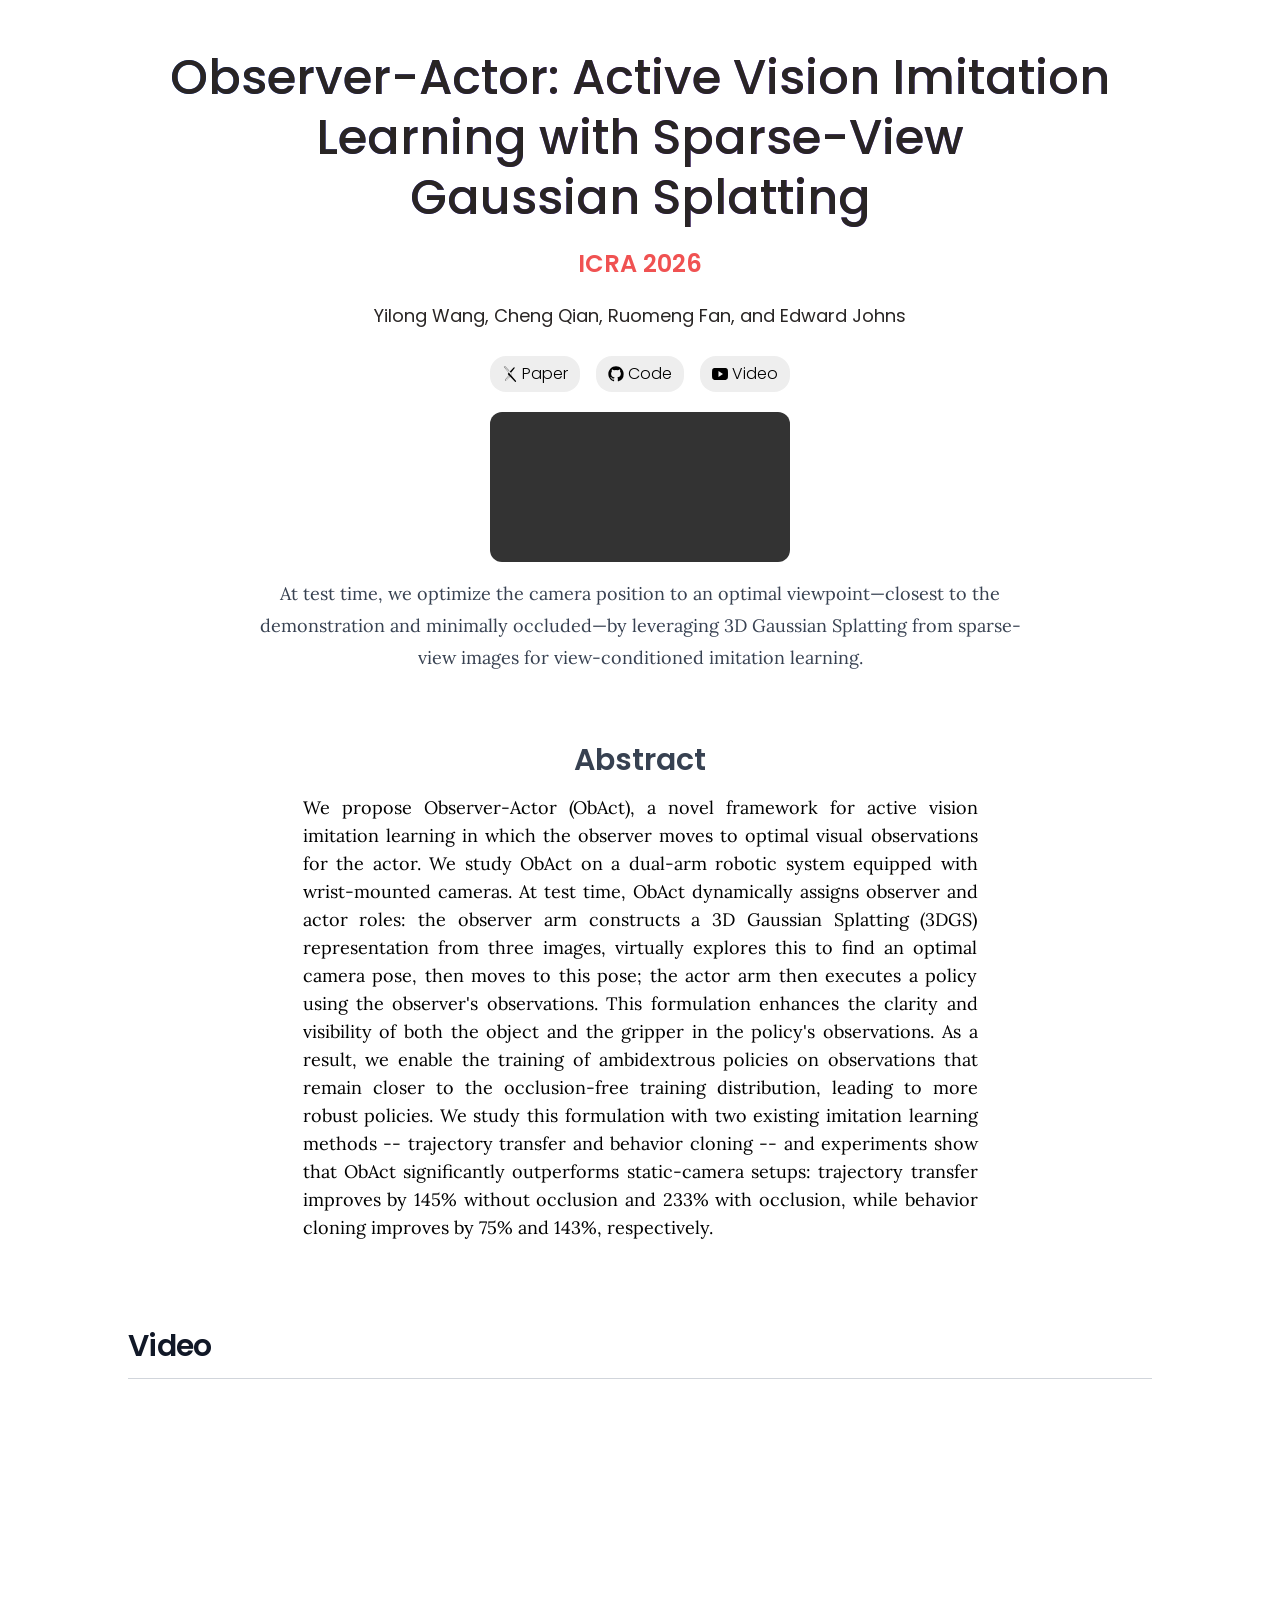
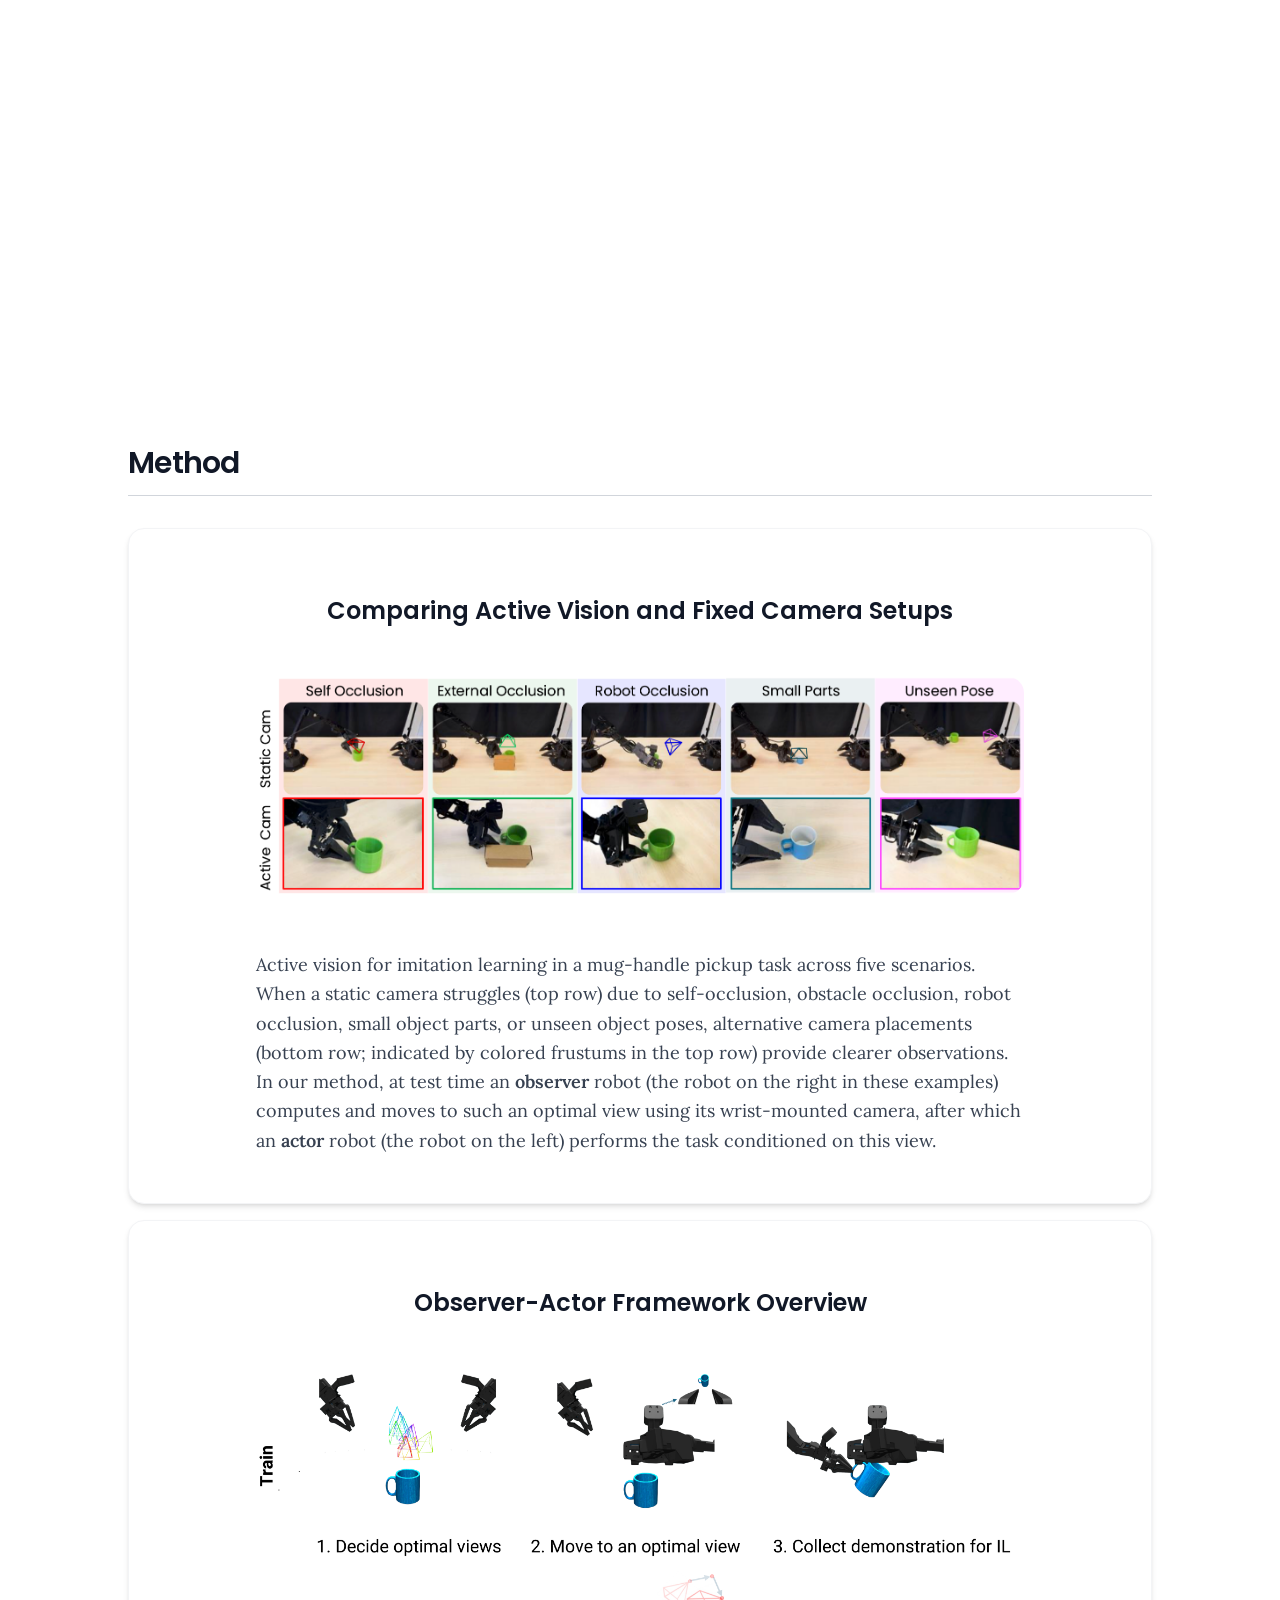
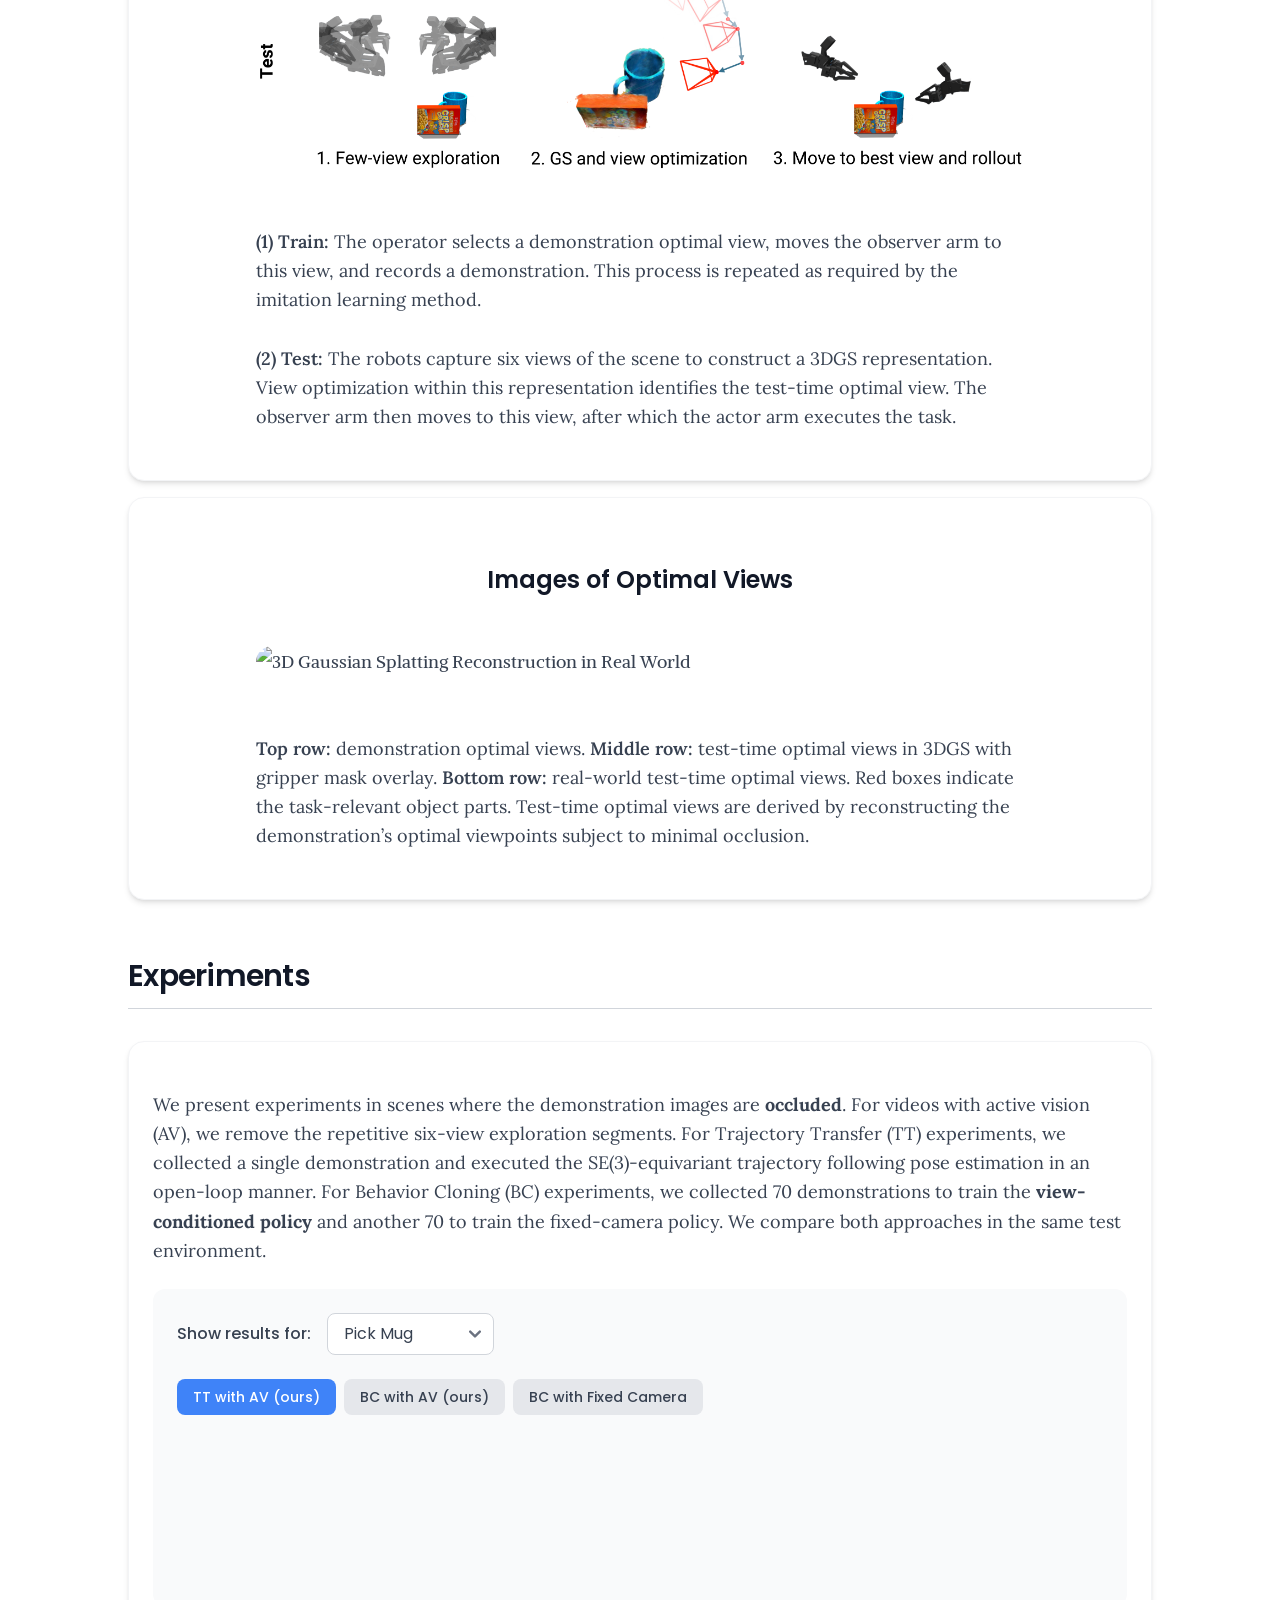
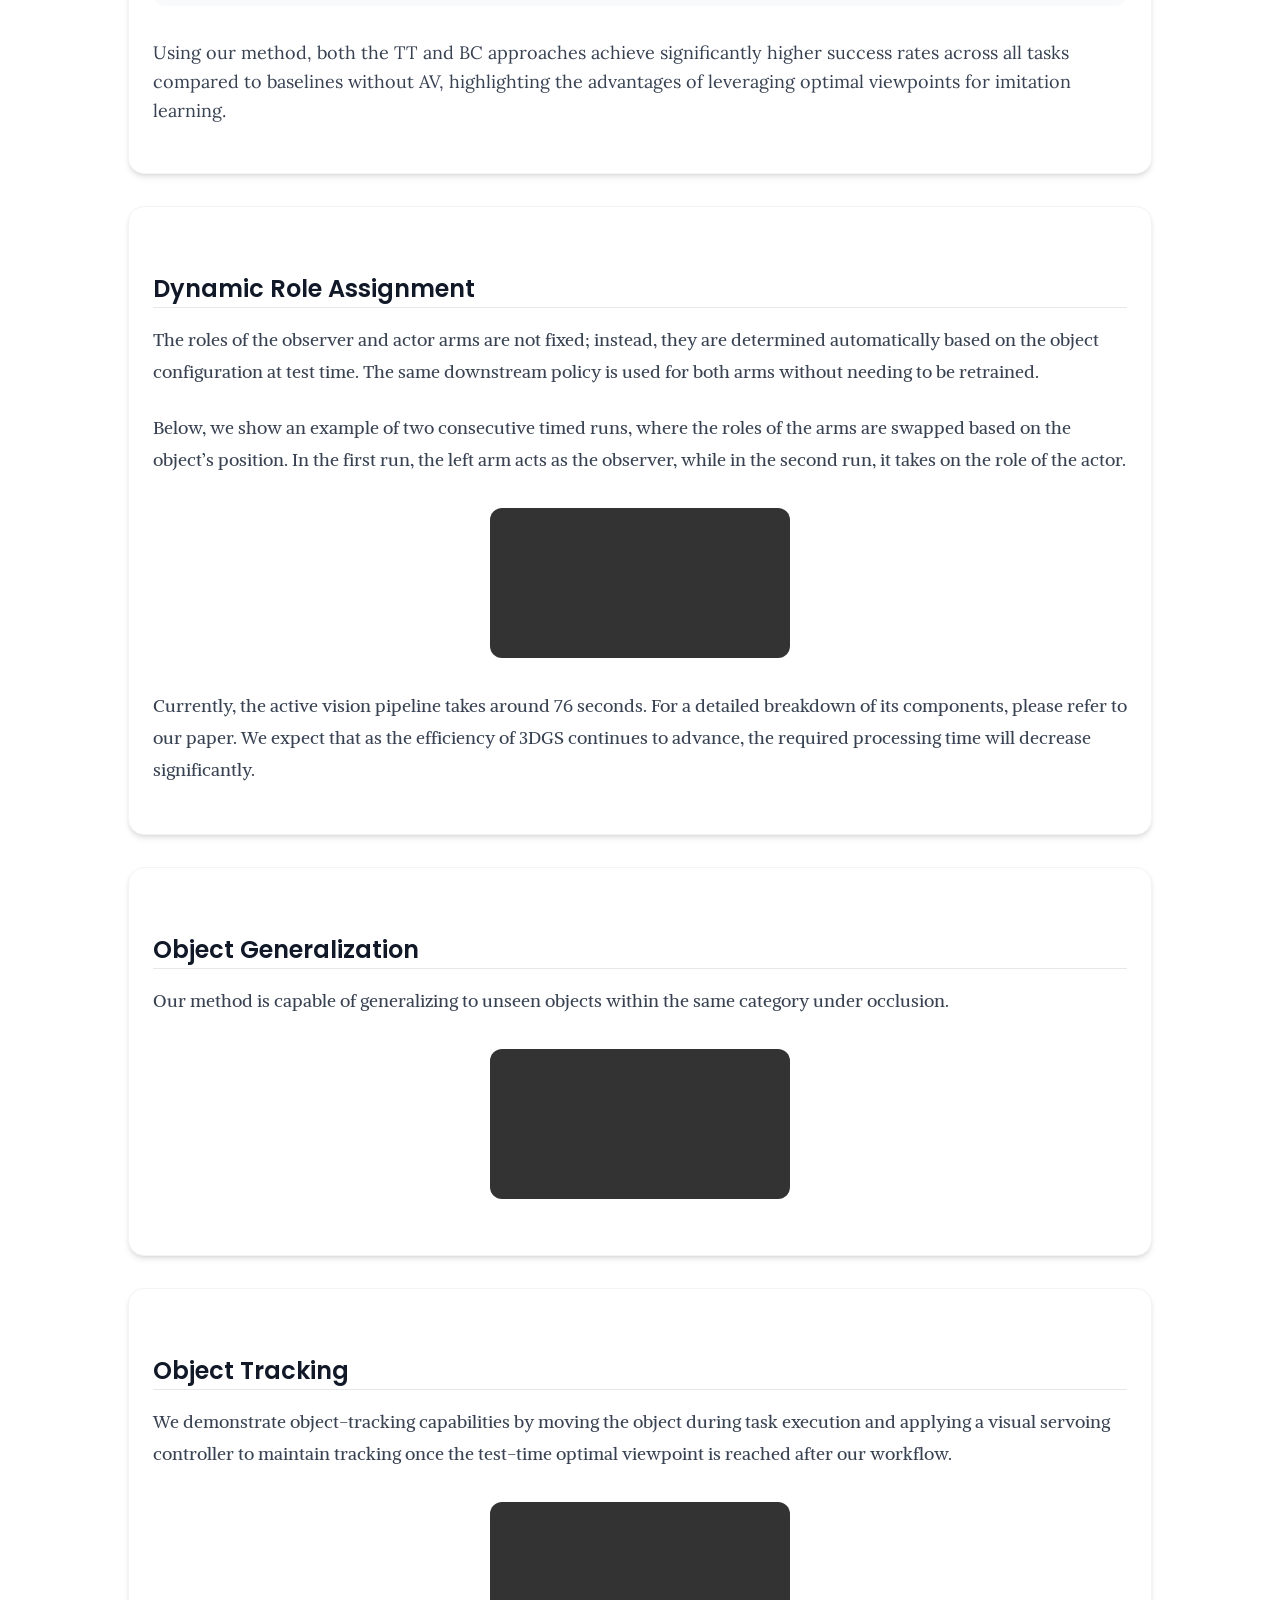
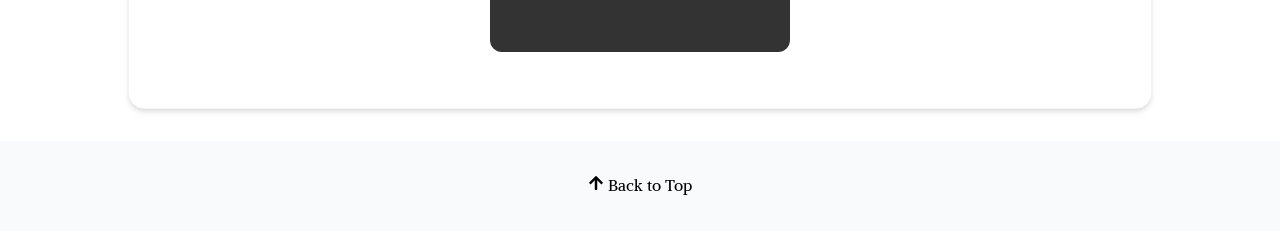
==== commit 71b098c5: "code" ====
--- a/index.html
+++ b/index.html
@@ -1,6 +1,6 @@
 <!DOCTYPE html><html><head><meta charSet="utf-8"/><meta http-equiv="x-ua-compatible" content="ie=edge"/><meta name="viewport" content="width=device-width, initial-scale=1, shrink-to-fit=no"/><meta name="generator" content="Gatsby 5.16.0"/><style data-href="/styles.d9459ef874323c6a5f70.css" data-identity="gatsby-global-css">@import url(https://fonts.googleapis.com/css2?family=Roboto:ital,wght@0,100;0,300;0,400;0,500;0,700;0,900;1,100;1,300;1,400;1,500;1,700;1,900&display=swap);@import url(https://fonts.googleapis.com/css2?family=Poppins:ital,wght@0,100;0,200;0,300;0,400;0,500;0,600;0,700;0,800;0,900;1,100;1,200;1,300;1,400;1,500;1,600;1,700;1,800;1,900&family=Roboto:ital,wght@0,100;0,300;0,400;0,500;0,700;0,900;1,100;1,300;1,400;1,500;1,700;1,900&display=swap);@import url(https://fonts.googleapis.com/css2?family=Lora:ital,wght@0,400..700;1,400..700&display=swap);@import url(https://fonts.googleapis.com/css2?family=Alike&display=swap);*,:after,:before{--tw-border-spacing-x:0;--tw-border-spacing-y:0;--tw-translate-x:0;--tw-translate-y:0;--tw-rotate:0;--tw-skew-x:0;--tw-skew-y:0;--tw-scale-x:1;--tw-scale-y:1;--tw-pan-x: ;--tw-pan-y: ;--tw-pinch-zoom: ;--tw-scroll-snap-strictness:proximity;--tw-gradient-from-position: ;--tw-gradient-via-position: ;--tw-gradient-to-position: ;--tw-ordinal: ;--tw-slashed-zero: ;--tw-numeric-figure: ;--tw-numeric-spacing: ;--tw-numeric-fraction: ;--tw-ring-inset: ;--tw-ring-offset-width:0px;--tw-ring-offset-color:#fff;--tw-ring-color:rgba(63,131,248,.5);--tw-ring-offset-shadow:0 0 #0000;--tw-ring-shadow:0 0 #0000;--tw-shadow:0 0 #0000;--tw-shadow-colored:0 0 #0000;--tw-blur: ;--tw-brightness: ;--tw-contrast: ;--tw-grayscale: ;--tw-hue-rotate: ;--tw-invert: ;--tw-saturate: ;--tw-sepia: ;--tw-drop-shadow: ;--tw-backdrop-blur: ;--tw-backdrop-brightness: ;--tw-backdrop-contrast: ;--tw-backdrop-grayscale: ;--tw-backdrop-hue-rotate: ;--tw-backdrop-invert: ;--tw-backdrop-opacity: ;--tw-backdrop-saturate: ;--tw-backdrop-sepia: ;--tw-contain-size: ;--tw-contain-layout: ;--tw-contain-paint: ;--tw-contain-style: }::backdrop{--tw-border-spacing-x:0;--tw-border-spacing-y:0;--tw-translate-x:0;--tw-translate-y:0;--tw-rotate:0;--tw-skew-x:0;--tw-skew-y:0;--tw-scale-x:1;--tw-scale-y:1;--tw-pan-x: ;--tw-pan-y: ;--tw-pinch-zoom: ;--tw-scroll-snap-strictness:proximity;--tw-gradient-from-position: ;--tw-gradient-via-position: ;--tw-gradient-to-position: ;--tw-ordinal: ;--tw-slashed-zero: ;--tw-numeric-figure: ;--tw-numeric-spacing: ;--tw-numeric-fraction: ;--tw-ring-inset: ;--tw-ring-offset-width:0px;--tw-ring-offset-color:#fff;--tw-ring-color:rgba(63,131,248,.5);--tw-ring-offset-shadow:0 0 #0000;--tw-ring-shadow:0 0 #0000;--tw-shadow:0 0 #0000;--tw-shadow-colored:0 0 #0000;--tw-blur: ;--tw-brightness: ;--tw-contrast: ;--tw-grayscale: ;--tw-hue-rotate: ;--tw-invert: ;--tw-saturate: ;--tw-sepia: ;--tw-drop-shadow: ;--tw-backdrop-blur: ;--tw-backdrop-brightness: ;--tw-backdrop-contrast: ;--tw-backdrop-grayscale: ;--tw-backdrop-hue-rotate: ;--tw-backdrop-invert: ;--tw-backdrop-opacity: ;--tw-backdrop-saturate: ;--tw-backdrop-sepia: ;--tw-contain-size: ;--tw-contain-layout: ;--tw-contain-paint: ;--tw-contain-style: }/*
 ! tailwindcss v3.4.19 | MIT License | https://tailwindcss.com
-*/*,:after,:before{border:0 solid #e5e7eb;box-sizing:border-box}:after,:before{--tw-content:""}:host,html{-webkit-text-size-adjust:100%;font-feature-settings:normal;-webkit-tap-highlight-color:transparent;font-family:ui-sans-serif,system-ui,sans-serif,Apple Color Emoji,Segoe UI Emoji,Segoe UI Symbol,Noto Color Emoji;font-variation-settings:normal;line-height:1.5;-moz-tab-size:4;-o-tab-size:4;tab-size:4}body{line-height:inherit;margin:0}hr{border-top-width:1px;color:inherit;height:0}abbr:where([title]){-webkit-text-decoration:underline dotted;text-decoration:underline dotted}h1,h2,h3,h4,h5,h6{font-size:inherit;font-weight:inherit}a{color:inherit;text-decoration:inherit}b,strong{font-weight:bolder}code,kbd,pre,samp{font-feature-settings:normal;font-family:ui-monospace,SFMono-Regular,Menlo,Monaco,Consolas,Liberation Mono,Courier New,monospace;font-size:1em;font-variation-settings:normal}small{font-size:80%}sub,sup{font-size:75%;line-height:0;position:relative;vertical-align:baseline}sub{bottom:-.25em}sup{top:-.5em}table{border-collapse:collapse;border-color:inherit;text-indent:0}button,input,optgroup,select,textarea{font-feature-settings:inherit;color:inherit;font-family:inherit;font-size:100%;font-variation-settings:inherit;font-weight:inherit;letter-spacing:inherit;line-height:inherit;margin:0;padding:0}button,select{text-transform:none}button,input:where([type=button]),input:where([type=reset]),input:where([type=submit]){-webkit-appearance:button;background-color:transparent;background-image:none}:-moz-focusring{outline:auto}:-moz-ui-invalid{box-shadow:none}progress{vertical-align:baseline}::-webkit-inner-spin-button,::-webkit-outer-spin-button{height:auto}[type=search]{-webkit-appearance:textfield;outline-offset:-2px}::-webkit-search-decoration{-webkit-appearance:none}::-webkit-file-upload-button{-webkit-appearance:button;font:inherit}summary{display:list-item}blockquote,dd,dl,figure,h1,h2,h3,h4,h5,h6,hr,p,pre{margin:0}fieldset{margin:0}fieldset,legend{padding:0}menu,ol,ul{list-style:none;margin:0;padding:0}dialog{padding:0}textarea{resize:vertical}input::-moz-placeholder,textarea::-moz-placeholder{color:#9ca3af}input::placeholder,textarea::placeholder{color:#9ca3af}[role=button],button{cursor:pointer}:disabled{cursor:default}audio,canvas,embed,iframe,img,object,svg,video{display:block;vertical-align:middle}img,video{height:auto;max-width:100%}[hidden]:where(:not([hidden=until-found])){display:none}input:where(:not([type])),input:where([type=date]),input:where([type=datetime-local]),input:where([type=email]),input:where([type=month]),input:where([type=number]),input:where([type=password]),input:where([type=search]),input:where([type=tel]),input:where([type=text]),input:where([type=time]),input:where([type=url]),input:where([type=week]),select,select:where([multiple]),textarea{--tw-shadow:0 0 #0000;-webkit-appearance:none;-moz-appearance:none;appearance:none;background-color:#fff;border-color:#6b7280;border-radius:0;border-width:1px;font-size:1rem;line-height:1.5rem;padding:.5rem .75rem}input:where(:not([type])):focus,input:where([type=date]):focus,input:where([type=datetime-local]):focus,input:where([type=email]):focus,input:where([type=month]):focus,input:where([type=number]):focus,input:where([type=password]):focus,input:where([type=search]):focus,input:where([type=tel]):focus,input:where([type=text]):focus,input:where([type=time]):focus,input:where([type=url]):focus,input:where([type=week]):focus,select:focus,select:where([multiple]):focus,textarea:focus{--tw-ring-inset:var(--tw-empty,/*!*/ /*!*/);--tw-ring-offset-width:0px;--tw-ring-offset-color:#fff;--tw-ring-color:#1c64f2;--tw-ring-offset-shadow:var(--tw-ring-inset) 0 0 0 var(--tw-ring-offset-width) var(--tw-ring-offset-color);--tw-ring-shadow:var(--tw-ring-inset) 0 0 0 calc(1px + var(--tw-ring-offset-width)) var(--tw-ring-color);border-color:#1c64f2;box-shadow:var(--tw-ring-offset-shadow),var(--tw-ring-shadow),var(--tw-shadow);outline:2px solid transparent;outline-offset:2px}::-webkit-date-and-time-value{text-align:inherit}::-webkit-datetime-edit{display:inline-flex}::-webkit-datetime-edit,::-webkit-datetime-edit-day-field,::-webkit-datetime-edit-hour-field,::-webkit-datetime-edit-meridiem-field,::-webkit-datetime-edit-millisecond-field,::-webkit-datetime-edit-minute-field,::-webkit-datetime-edit-month-field,::-webkit-datetime-edit-second-field,::-webkit-datetime-edit-year-field{padding-bottom:0;padding-top:0}select{background-image:url("data:image/svg+xml;charset=utf-8,%3Csvg xmlns='http://www.w3.org/2000/svg' fill='none' viewBox='0 0 20 20'%3E%3Cpath stroke='%236B7280' stroke-linecap='round' stroke-linejoin='round' stroke-width='1.5' d='m6 8 4 4 4-4'/%3E%3C/svg%3E");background-position:right .5rem center;background-repeat:no-repeat;background-size:1.5em 1.5em;padding-right:2.5rem;-webkit-print-color-adjust:exact;print-color-adjust:exact}select:where([multiple]),select:where([size]:not([size="1"])){background-image:none;background-position:0 0;background-repeat:unset;background-size:initial;padding-right:.75rem;-webkit-print-color-adjust:unset;print-color-adjust:unset}input:where([type=checkbox]),input:where([type=radio]){--tw-shadow:0 0 #0000;-webkit-appearance:none;-moz-appearance:none;appearance:none;background-color:#fff;background-origin:border-box;border-color:#6b7280;border-width:1px;color:#1c64f2;display:inline-block;flex-shrink:0;height:1rem;padding:0;-webkit-print-color-adjust:exact;print-color-adjust:exact;-webkit-user-select:none;-moz-user-select:none;user-select:none;vertical-align:middle;width:1rem}input:where([type=checkbox]){border-radius:0}input:where([type=radio]){border-radius:100%}input:where([type=checkbox]):focus,input:where([type=radio]):focus{--tw-ring-inset:var(--tw-empty,/*!*/ /*!*/);--tw-ring-offset-width:2px;--tw-ring-offset-color:#fff;--tw-ring-color:#1c64f2;--tw-ring-offset-shadow:var(--tw-ring-inset) 0 0 0 var(--tw-ring-offset-width) var(--tw-ring-offset-color);--tw-ring-shadow:var(--tw-ring-inset) 0 0 0 calc(2px + var(--tw-ring-offset-width)) var(--tw-ring-color);box-shadow:var(--tw-ring-offset-shadow),var(--tw-ring-shadow),var(--tw-shadow);outline:2px solid transparent;outline-offset:2px}input:where([type=checkbox]):checked,input:where([type=radio]):checked{background-color:currentColor;background-position:50%;background-repeat:no-repeat;background-size:100% 100%;border-color:transparent}input:where([type=checkbox]):checked{background-image:url("data:image/svg+xml;charset=utf-8,%3Csvg xmlns='http://www.w3.org/2000/svg' fill='%23fff' viewBox='0 0 16 16'%3E%3Cpath d='M12.207 4.793a1 1 0 0 1 0 1.414l-5 5a1 1 0 0 1-1.414 0l-2-2a1 1 0 0 1 1.414-1.414L6.5 9.086l4.293-4.293a1 1 0 0 1 1.414 0z'/%3E%3C/svg%3E")}@media (forced-colors:active){input:where([type=checkbox]):checked{-webkit-appearance:auto;-moz-appearance:auto;appearance:auto}}input:where([type=radio]):checked{background-image:url("data:image/svg+xml;charset=utf-8,%3Csvg xmlns='http://www.w3.org/2000/svg' fill='%23fff' viewBox='0 0 16 16'%3E%3Ccircle cx='8' cy='8' r='3'/%3E%3C/svg%3E")}@media (forced-colors:active){input:where([type=radio]):checked{-webkit-appearance:auto;-moz-appearance:auto;appearance:auto}}input:where([type=checkbox]):checked:focus,input:where([type=checkbox]):checked:hover,input:where([type=radio]):checked:focus,input:where([type=radio]):checked:hover{background-color:currentColor;border-color:transparent}input:where([type=checkbox]):indeterminate{background-color:currentColor;background-image:url("data:image/svg+xml;charset=utf-8,%3Csvg xmlns='http://www.w3.org/2000/svg' fill='none' viewBox='0 0 16 16'%3E%3Cpath stroke='%23fff' stroke-linecap='round' stroke-linejoin='round' stroke-width='2' d='M4 8h8'/%3E%3C/svg%3E");background-position:50%;background-repeat:no-repeat;background-size:100% 100%;border-color:transparent}@media (forced-colors:active){input:where([type=checkbox]):indeterminate{-webkit-appearance:auto;-moz-appearance:auto;appearance:auto}}input:where([type=checkbox]):indeterminate:focus,input:where([type=checkbox]):indeterminate:hover{background-color:currentColor;border-color:transparent}input:where([type=file]){background:unset;border-color:inherit;border-radius:0;border-width:0;font-size:unset;line-height:inherit;padding:0}input:where([type=file]):focus{outline:1px solid ButtonText;outline:1px auto -webkit-focus-ring-color}[data-tooltip-style^=light]+.tooltip>.tooltip-arrow:before{border-color:#e5e7eb;border-style:solid}[data-tooltip-style^=light]+.tooltip[data-popper-placement^=top]>.tooltip-arrow:before{border-bottom-width:1px;border-right-width:1px}[data-tooltip-style^=light]+.tooltip[data-popper-placement^=right]>.tooltip-arrow:before{border-bottom-width:1px;border-left-width:1px}[data-tooltip-style^=light]+.tooltip[data-popper-placement^=bottom]>.tooltip-arrow:before{border-left-width:1px;border-top-width:1px}[data-tooltip-style^=light]+.tooltip[data-popper-placement^=left]>.tooltip-arrow:before{border-right-width:1px;border-top-width:1px}.tooltip[data-popper-placement^=top]>.tooltip-arrow{bottom:-4px}.tooltip[data-popper-placement^=bottom]>.tooltip-arrow{top:-4px}.tooltip[data-popper-placement^=left]>.tooltip-arrow{right:-4px}.tooltip[data-popper-placement^=right]>.tooltip-arrow{left:-4px}.tooltip.invisible>.tooltip-arrow:before{visibility:hidden}[data-popper-arrow],[data-popper-arrow]:before{background:inherit;height:8px;position:absolute;width:8px}[data-popper-arrow]{visibility:hidden}[data-popper-arrow]:after,[data-popper-arrow]:before{content:"";transform:rotate(45deg);visibility:visible}[data-popper-arrow]:after{background:inherit;height:9px;position:absolute;width:9px}[role=tooltip]>[data-popper-arrow]:before{border-color:#e5e7eb;border-style:solid}.dark [role=tooltip]>[data-popper-arrow]:before{border-color:#4b5563;border-style:solid}[role=tooltip]>[data-popper-arrow]:after{border-color:#e5e7eb;border-style:solid}.dark [role=tooltip]>[data-popper-arrow]:after{border-color:#4b5563;border-style:solid}[data-popover][role=tooltip][data-popper-placement^=top]>[data-popper-arrow]:after,[data-popover][role=tooltip][data-popper-placement^=top]>[data-popper-arrow]:before{border-bottom-width:1px;border-right-width:1px}[data-popover][role=tooltip][data-popper-placement^=right]>[data-popper-arrow]:after,[data-popover][role=tooltip][data-popper-placement^=right]>[data-popper-arrow]:before{border-bottom-width:1px;border-left-width:1px}[data-popover][role=tooltip][data-popper-placement^=bottom]>[data-popper-arrow]:after,[data-popover][role=tooltip][data-popper-placement^=bottom]>[data-popper-arrow]:before{border-left-width:1px;border-top-width:1px}[data-popover][role=tooltip][data-popper-placement^=left]>[data-popper-arrow]:after,[data-popover][role=tooltip][data-popper-placement^=left]>[data-popper-arrow]:before{border-right-width:1px;border-top-width:1px}[data-popover][role=tooltip][data-popper-placement^=top]>[data-popper-arrow]{bottom:-5px}[data-popover][role=tooltip][data-popper-placement^=bottom]>[data-popper-arrow]{top:-5px}[data-popover][role=tooltip][data-popper-placement^=left]>[data-popper-arrow]{right:-5px}[data-popover][role=tooltip][data-popper-placement^=right]>[data-popper-arrow]{left:-5px}[role=tooltip].invisible>[data-popper-arrow]:after,[role=tooltip].invisible>[data-popper-arrow]:before{visibility:hidden}[multiple],[type=date],[type=datetime-local],[type=email],[type=month],[type=number],[type=password],[type=search],[type=tel],[type=text],[type=time],[type=url],[type=week],select,textarea{--tw-shadow:0 0 #0000;-webkit-appearance:none;-moz-appearance:none;appearance:none;background-color:#fff;border-color:#6b7280;border-radius:0;border-width:1px;font-size:1rem;line-height:1.5rem;padding:.5rem .75rem}[multiple]:focus,[type=date]:focus,[type=datetime-local]:focus,[type=email]:focus,[type=month]:focus,[type=number]:focus,[type=password]:focus,[type=search]:focus,[type=tel]:focus,[type=text]:focus,[type=time]:focus,[type=url]:focus,[type=week]:focus,select:focus,textarea:focus{--tw-ring-inset:var(--tw-empty,/*!*/ /*!*/);--tw-ring-offset-width:0px;--tw-ring-offset-color:#fff;--tw-ring-color:#1c64f2;--tw-ring-offset-shadow:var(--tw-ring-inset) 0 0 0 var(--tw-ring-offset-width) var(--tw-ring-offset-color);--tw-ring-shadow:var(--tw-ring-inset) 0 0 0 calc(1px + var(--tw-ring-offset-width)) var(--tw-ring-color);border-color:#1c64f2;box-shadow:var(--tw-ring-offset-shadow),var(--tw-ring-shadow),var(--tw-shadow);outline:2px solid transparent;outline-offset:2px}input::-moz-placeholder,textarea::-moz-placeholder{color:#6b7280;opacity:1}input::placeholder,textarea::placeholder{color:#6b7280;opacity:1}::-webkit-datetime-edit-fields-wrapper{padding:0}::-webkit-date-and-time-value{min-height:1.5em}select:not([size]){background-image:url("data:image/svg+xml;charset=utf-8,%3Csvg xmlns='http://www.w3.org/2000/svg' fill='none' aria-hidden='true' viewBox='0 0 10 6'%3E%3Cpath stroke='%236B7280' stroke-linecap='round' stroke-linejoin='round' stroke-width='2' d='m1 1 4 4 4-4'/%3E%3C/svg%3E");background-position:right .75rem center;background-repeat:no-repeat;background-size:.75em .75em;padding-right:2.5rem;-webkit-print-color-adjust:exact;print-color-adjust:exact}[multiple]{background-image:none;background-position:0 0;background-repeat:unset;background-size:initial;padding-right:.75rem;-webkit-print-color-adjust:unset;print-color-adjust:unset}[type=checkbox],[type=radio]{--tw-shadow:0 0 #0000;-webkit-appearance:none;-moz-appearance:none;appearance:none;background-color:#fff;background-origin:border-box;border-color:#6b7280;border-width:1px;color:#1c64f2;display:inline-block;flex-shrink:0;height:1rem;padding:0;-webkit-print-color-adjust:exact;print-color-adjust:exact;-webkit-user-select:none;-moz-user-select:none;user-select:none;vertical-align:middle;width:1rem}[type=checkbox]{border-radius:0}[type=radio]{border-radius:100%}[type=checkbox]:focus,[type=radio]:focus{--tw-ring-inset:var(--tw-empty,/*!*/ /*!*/);--tw-ring-offset-width:2px;--tw-ring-offset-color:#fff;--tw-ring-color:#1c64f2;--tw-ring-offset-shadow:var(--tw-ring-inset) 0 0 0 var(--tw-ring-offset-width) var(--tw-ring-offset-color);--tw-ring-shadow:var(--tw-ring-inset) 0 0 0 calc(2px + var(--tw-ring-offset-width)) var(--tw-ring-color);box-shadow:var(--tw-ring-offset-shadow),var(--tw-ring-shadow),var(--tw-shadow);outline:2px solid transparent;outline-offset:2px}.dark [type=checkbox]:checked,.dark [type=radio]:checked,[type=checkbox]:checked,[type=radio]:checked{background-color:currentColor;background-position:50%;background-repeat:no-repeat;background-size:.55em .55em;border-color:transparent}[type=checkbox]:checked{background-image:url("data:image/svg+xml;charset=utf-8,%3Csvg xmlns='http://www.w3.org/2000/svg' fill='none' aria-hidden='true' viewBox='0 0 16 12'%3E%3Cpath stroke='%23fff' stroke-linecap='round' stroke-linejoin='round' stroke-width='3' d='M1 5.917 5.724 10.5 15 1.5'/%3E%3C/svg%3E");background-repeat:no-repeat;background-size:.55em .55em;-webkit-print-color-adjust:exact;print-color-adjust:exact}.dark [type=radio]:checked,[type=radio]:checked{background-image:url("data:image/svg+xml;charset=utf-8,%3Csvg xmlns='http://www.w3.org/2000/svg' fill='%23fff' viewBox='0 0 16 16'%3E%3Ccircle cx='8' cy='8' r='3'/%3E%3C/svg%3E");background-size:1em 1em}[type=checkbox]:indeterminate{background-color:currentColor;background-image:url("data:image/svg+xml;charset=utf-8,%3Csvg xmlns='http://www.w3.org/2000/svg' fill='none' aria-hidden='true' viewBox='0 0 16 12'%3E%3Cpath stroke='%23fff' stroke-linecap='round' stroke-linejoin='round' stroke-width='3' d='M1 5.917 5.724 10.5 15 1.5'/%3E%3C/svg%3E");background-position:50%;background-repeat:no-repeat;background-size:.55em .55em;border-color:transparent;-webkit-print-color-adjust:exact;print-color-adjust:exact}[type=checkbox]:indeterminate:focus,[type=checkbox]:indeterminate:hover{background-color:currentColor;border-color:transparent}[type=file]{background:unset;border-color:inherit;border-radius:0;border-width:0;font-size:unset;line-height:inherit;padding:0}[type=file]:focus{outline:1px auto inherit}input[type=file]::file-selector-button{background:#1f2937;border:0;color:#fff;cursor:pointer;font-size:.875rem;font-weight:500;margin-inline-end:1rem;margin-inline-start:-1rem;padding:.625rem 1rem .625rem 2rem}input[type=file]::file-selector-button:hover{background:#374151}.dark input[type=file]::file-selector-button{background:#4b5563;color:#fff}.dark input[type=file]::file-selector-button:hover{background:#6b7280}input[type=range]::-webkit-slider-thumb{appearance:none;-moz-appearance:none;-webkit-appearance:none;background:#1c64f2;border:0;border-radius:9999px;cursor:pointer;height:1.25rem;width:1.25rem}input[type=range]:disabled::-webkit-slider-thumb{background:#9ca3af}.dark input[type=range]:disabled::-webkit-slider-thumb{background:#6b7280}input[type=range]:focus::-webkit-slider-thumb{--tw-ring-offset-shadow:var(--tw-ring-inset) 0 0 0 var(--tw-ring-offset-width) var(--tw-ring-offset-color);--tw-ring-shadow:var(--tw-ring-inset) 0 0 0 calc(4px + var(--tw-ring-offset-width)) var(--tw-ring-color);--tw-ring-opacity:1px;--tw-ring-color:rgb(164 202 254/var(--tw-ring-opacity));box-shadow:var(--tw-ring-offset-shadow),var(--tw-ring-shadow),var(--tw-shadow,0 0 #0000);outline:2px solid transparent;outline-offset:2px}input[type=range]::-moz-range-thumb{appearance:none;-moz-appearance:none;-webkit-appearance:none;background:#1c64f2;border:0;border-radius:9999px;cursor:pointer;height:1.25rem;width:1.25rem}input[type=range]:disabled::-moz-range-thumb{background:#9ca3af}.dark input[type=range]:disabled::-moz-range-thumb{background:#6b7280}input[type=range]::-moz-range-progress{background:#3f83f8}input[type=range]::-ms-fill-lower{background:#3f83f8}input[type=range].range-sm::-webkit-slider-thumb{height:1rem;width:1rem}input[type=range].range-lg::-webkit-slider-thumb{height:1.5rem;width:1.5rem}input[type=range].range-sm::-moz-range-thumb{height:1rem;width:1rem}input[type=range].range-lg::-moz-range-thumb{height:1.5rem;width:1.5rem}.toggle-bg:after{background:#fff;border-color:#d1d5db;border-radius:9999px;border-width:1px;box-shadow:var(--tw-ring-inset) 0 0 0 calc(var(--tw-ring-offset-width)) var(--tw-ring-color);content:"";height:1.25rem;left:.125rem;position:absolute;top:.125rem;transition-duration:.15s;transition-property:background-color,border-color,color,fill,stroke,opacity,box-shadow,transform,filter,backdrop-filter;width:1.25rem}input:checked+.toggle-bg:after{border-color:#fff;transform:translateX(100%)}input:checked+.toggle-bg{background:#1c64f2;border-color:#1c64f2}.container{width:100%}@media (min-width:640px){.container{max-width:640px}}@media (min-width:768px){.container{max-width:768px}}@media (min-width:1024px){.container{max-width:1024px}}@media (min-width:1280px){.container{max-width:1280px}}@media (min-width:1536px){.container{max-width:1536px}}.aspect-h-9{--tw-aspect-h:9}.aspect-w-16{--tw-aspect-w:16;padding-bottom:calc(var(--tw-aspect-h)/var(--tw-aspect-w)*100%);position:relative}.aspect-w-16>*{bottom:0;height:100%;left:0;position:absolute;right:0;top:0;width:100%}.format{color:var(--tw-prose-body);max-width:65ch}.format :where(p):not(:where([class~=not-format] *)){margin-bottom:1.25em;margin-top:1.25em}.format :where([class~=lead]):not(:where([class~=not-format] *)){color:var(--tw-prose-lead);font-size:1.25em;line-height:1.6;margin-bottom:1.2em;margin-top:1.2em}.format :where(a):not(:where([class~=not-format] *)){color:var(--tw-prose-links);font-weight:500;text-decoration:underline}.format :where(strong):not(:where([class~=not-format] *)){color:var(--tw-prose-bold);font-weight:600}.format :where(a strong):not(:where([class~=not-format] *)){color:inherit}.format :where(blockquote strong):not(:where([class~=not-format] *)){color:inherit}.format :where(thead th strong):not(:where([class~=not-format] *)){color:inherit}.format :where(ol):not(:where([class~=not-format] *)){list-style-type:decimal;margin-bottom:1.25em;margin-top:1.25em;padding-inline-start:1.625em}.format :where(ol[type=A]):not(:where([class~=not-format] *)){list-style-type:upper-alpha}.format :where(ol[type=a]):not(:where([class~=not-format] *)){list-style-type:lower-alpha}.format :where(ol[type=A s]):not(:where([class~=not-format] *)){list-style-type:upper-alpha}.format :where(ol[type=a s]):not(:where([class~=not-format] *)){list-style-type:lower-alpha}.format :where(ol[type=I]):not(:where([class~=not-format] *)){list-style-type:upper-roman}.format :where(ol[type=i]):not(:where([class~=not-format] *)){list-style-type:lower-roman}.format :where(ol[type=I s]):not(:where([class~=not-format] *)){list-style-type:upper-roman}.format :where(ol[type=i s]):not(:where([class~=not-format] *)){list-style-type:lower-roman}.format :where(ol[type="1"]):not(:where([class~=not-format] *)){list-style-type:decimal}.format :where(ul):not(:where([class~=not-format] *)){list-style-type:disc;margin-bottom:1.25em;margin-top:1.25em;padding-inline-start:1.625em}.format :where(ol>li):not(:where([class~=not-format] *))::marker{color:var(--tw-prose-counters);font-weight:400}.format :where(ul>li):not(:where([class~=not-format] *))::marker{color:var(--tw-prose-bullets)}.format :where(dt):not(:where([class~=not-format] *)){color:var(--tw-prose-headings);font-weight:600;margin-top:1.25em}.format :where(hr):not(:where([class~=not-format] *)){border-color:var(--tw-prose-hr);border-top-width:1px;margin-bottom:3em;margin-top:3em}.format :where(blockquote):not(:where([class~=not-format] *)){border-inline-start-color:var(--tw-prose-quote-borders);border-inline-start-width:.25rem;color:var(--tw-prose-quotes);font-style:italic;font-weight:500;margin-bottom:1.6em;margin-top:1.6em;padding-inline-start:1em;quotes:"\201C""\201D""\2018""\2019"}.format :where(blockquote p:first-of-type):not(:where([class~=not-format] *)):before{content:open-quote}.format :where(blockquote p:last-of-type):not(:where([class~=not-format] *)):after{content:close-quote}.format :where(h1):not(:where([class~=not-format] *)){color:var(--tw-prose-headings);font-size:2.25em;font-weight:800;line-height:1.1111111;margin-bottom:.8888889em;margin-top:0}.format :where(h1 strong):not(:where([class~=not-format] *)){color:inherit;font-weight:900}.format :where(h2):not(:where([class~=not-format] *)){color:var(--tw-prose-headings);font-size:1.5em;font-weight:700;line-height:1.3333333;margin-bottom:1em;margin-top:2em}.format :where(h2 strong):not(:where([class~=not-format] *)){color:inherit;font-weight:800}.format :where(h3):not(:where([class~=not-format] *)){color:var(--tw-prose-headings);font-size:1.25em;font-weight:600;line-height:1.6;margin-bottom:.6em;margin-top:1.6em}.format :where(h3 strong):not(:where([class~=not-format] *)){color:inherit;font-weight:700}.format :where(h4):not(:where([class~=not-format] *)){color:var(--tw-prose-headings);font-weight:600;line-height:1.5;margin-bottom:.5em;margin-top:1.5em}.format :where(h4 strong):not(:where([class~=not-format] *)){color:inherit;font-weight:700}.format :where(img):not(:where([class~=not-format] *)){margin-bottom:2em;margin-top:2em}.format :where(picture):not(:where([class~=not-format] *)){display:block;margin-bottom:2em;margin-top:2em}.format :where(video):not(:where([class~=not-format] *)){margin-bottom:2em;margin-top:2em}.format :where(kbd):not(:where([class~=not-format] *)){border-radius:.3125rem;box-shadow:0 0 0 1px var(--tw-prose-kbd-shadows),0 3px 0 var(--tw-prose-kbd-shadows);color:var(--tw-prose-kbd);font-family:inherit;font-size:.875em;font-weight:500;padding-inline-end:.375em;padding-bottom:.1875em;padding-top:.1875em;padding-inline-start:.375em}.format :where(code):not(:where([class~=not-format] *)){color:var(--tw-prose-code);font-size:.875em;font-weight:600}.format :where(code):not(:where([class~=not-format] *)):before{content:"`"}.format :where(code):not(:where([class~=not-format] *)):after{content:"`"}.format :where(a code):not(:where([class~=not-format] *)){color:inherit}.format :where(h1 code):not(:where([class~=not-format] *)){color:inherit}.format :where(h2 code):not(:where([class~=not-format] *)){color:inherit;font-size:.875em}.format :where(h3 code):not(:where([class~=not-format] *)){color:inherit;font-size:.9em}.format :where(h4 code):not(:where([class~=not-format] *)){color:inherit}.format :where(blockquote code):not(:where([class~=not-format] *)){color:inherit}.format :where(thead th code):not(:where([class~=not-format] *)){color:inherit}.format :where(pre):not(:where([class~=not-format] *)){background-color:var(--tw-prose-pre-bg);border-radius:.375rem;color:var(--tw-prose-pre-code);font-size:.875em;font-weight:400;line-height:1.7142857;margin-bottom:1.7142857em;margin-top:1.7142857em;overflow-x:auto;padding-inline-end:1.1428571em;padding-bottom:.8571429em;padding-top:.8571429em;padding-inline-start:1.1428571em}.format :where(pre code):not(:where([class~=not-format] *)){background-color:transparent;border-radius:0;border-width:0;color:inherit;font-family:inherit;font-size:inherit;font-weight:inherit;line-height:inherit;padding:0}.format :where(pre code):not(:where([class~=not-format] *)):before{content:none}.format :where(pre code):not(:where([class~=not-format] *)):after{content:none}.format :where(table):not(:where([class~=not-format] *)){font-size:.875em;line-height:1.7142857;margin-bottom:2em;margin-top:2em;table-layout:auto;width:100%}.format :where(thead):not(:where([class~=not-format] *)){border-bottom-color:var(--tw-prose-th-borders);border-bottom-width:1px}.format :where(thead th):not(:where([class~=not-format] *)){color:var(--tw-prose-headings);font-weight:600;padding-inline-end:.5714286em;padding-bottom:.5714286em;padding-inline-start:.5714286em;vertical-align:bottom}.format :where(tbody tr):not(:where([class~=not-format] *)){border-bottom-color:var(--tw-prose-td-borders);border-bottom-width:1px}.format :where(tbody tr:last-child):not(:where([class~=not-format] *)){border-bottom-width:0}.format :where(tbody td):not(:where([class~=not-format] *)){vertical-align:baseline}.format :where(tfoot):not(:where([class~=not-format] *)){border-top-color:var(--tw-prose-th-borders);border-top-width:1px}.format :where(tfoot td):not(:where([class~=not-format] *)){vertical-align:top}.format :where(th,td):not(:where([class~=not-format] *)){text-align:start}.format :where(figure>*):not(:where([class~=not-format] *)){margin-bottom:0;margin-top:0}.format :where(figcaption):not(:where([class~=not-format] *)){color:var(--tw-prose-captions);font-size:.875em;line-height:1.4285714;margin-top:.8571429em}.format{--tw-prose-body:#374151;--tw-prose-headings:#111827;--tw-prose-lead:#4b5563;--tw-prose-links:#111827;--tw-prose-bold:#111827;--tw-prose-counters:#6b7280;--tw-prose-bullets:#d1d5db;--tw-prose-hr:#e5e7eb;--tw-prose-quotes:#111827;--tw-prose-quote-borders:#e5e7eb;--tw-prose-captions:#6b7280;--tw-prose-kbd:#111827;--tw-prose-kbd-shadows:rgba(17,24,39,.1);--tw-prose-code:#111827;--tw-prose-pre-code:#e5e7eb;--tw-prose-pre-bg:#1f2937;--tw-prose-th-borders:#d1d5db;--tw-prose-td-borders:#e5e7eb;--tw-prose-invert-body:#d1d5db;--tw-prose-invert-headings:#fff;--tw-prose-invert-lead:#9ca3af;--tw-prose-invert-links:#fff;--tw-prose-invert-bold:#fff;--tw-prose-invert-counters:#9ca3af;--tw-prose-invert-bullets:#4b5563;--tw-prose-invert-hr:#374151;--tw-prose-invert-quotes:#f3f4f6;--tw-prose-invert-quote-borders:#374151;--tw-prose-invert-captions:#9ca3af;--tw-prose-invert-kbd:#fff;--tw-prose-invert-kbd-shadows:hsla(0,0%,100%,.1);--tw-prose-invert-code:#fff;--tw-prose-invert-pre-code:#d1d5db;--tw-prose-invert-pre-bg:rgba(0,0,0,.5);--tw-prose-invert-th-borders:#4b5563;--tw-prose-invert-td-borders:#374151;font-size:1rem;line-height:1.75}.format :where(picture>img):not(:where([class~=not-format] *)){margin-bottom:0;margin-top:0}.format :where(li):not(:where([class~=not-format] *)){margin-bottom:.5em;margin-top:.5em}.format :where(ol>li):not(:where([class~=not-format] *)){padding-inline-start:.375em}.format :where(ul>li):not(:where([class~=not-format] *)){padding-inline-start:.375em}.format :where(.format>ul>li p):not(:where([class~=not-format] *)){margin-bottom:.75em;margin-top:.75em}.format :where(.format>ul>li>p:first-child):not(:where([class~=not-format] *)){margin-top:1.25em}.format :where(.format>ul>li>p:last-child):not(:where([class~=not-format] *)){margin-bottom:1.25em}.format :where(.format>ol>li>p:first-child):not(:where([class~=not-format] *)){margin-top:1.25em}.format :where(.format>ol>li>p:last-child):not(:where([class~=not-format] *)){margin-bottom:1.25em}.format :where(ul ul,ul ol,ol ul,ol ol):not(:where([class~=not-format] *)){margin-bottom:.75em;margin-top:.75em}.format :where(dl):not(:where([class~=not-format] *)){margin-bottom:1.25em;margin-top:1.25em}.format :where(dd):not(:where([class~=not-format] *)){margin-top:.5em;padding-inline-start:1.625em}.format :where(hr+*):not(:where([class~=not-format] *)){margin-top:0}.format :where(h2+*):not(:where([class~=not-format] *)){margin-top:0}.format :where(h3+*):not(:where([class~=not-format] *)){margin-top:0}.format :where(h4+*):not(:where([class~=not-format] *)){margin-top:0}.format :where(thead th:first-child):not(:where([class~=not-format] *)){padding-inline-start:0}.format :where(thead th:last-child):not(:where([class~=not-format] *)){padding-inline-end:0}.format :where(tbody td,tfoot td):not(:where([class~=not-format] *)){padding-inline-end:.5714286em;padding-bottom:.5714286em;padding-top:.5714286em;padding-inline-start:.5714286em}.format :where(tbody td:first-child,tfoot td:first-child):not(:where([class~=not-format] *)){padding-inline-start:0}.format :where(tbody td:last-child,tfoot td:last-child):not(:where([class~=not-format] *)){padding-inline-end:0}.format :where(figure):not(:where([class~=not-format] *)){margin-bottom:2em;margin-top:2em}.format :where(.format>:first-child):not(:where([class~=not-format] *)){margin-top:0}.format :where(.format>:last-child):not(:where([class~=not-format] *)){margin-bottom:0}.format-sm :where(.format>ul>li p):not(:where([class~=not-format] *)){margin-bottom:.5714286em;margin-top:.5714286em}.format-sm :where(.format>ul>li>p:first-child):not(:where([class~=not-format] *)){margin-top:1.1428571em}.format-sm :where(.format>ul>li>p:last-child):not(:where([class~=not-format] *)){margin-bottom:1.1428571em}.format-sm :where(.format>ol>li>p:first-child):not(:where([class~=not-format] *)){margin-top:1.1428571em}.format-sm :where(.format>ol>li>p:last-child):not(:where([class~=not-format] *)){margin-bottom:1.1428571em}.format-sm :where(.format>:first-child):not(:where([class~=not-format] *)){margin-top:0}.format-sm :where(.format>:last-child):not(:where([class~=not-format] *)){margin-bottom:0}.format-base :where(.format>ul>li p):not(:where([class~=not-format] *)){margin-bottom:.75em;margin-top:.75em}.format-base :where(.format>ul>li>p:first-child):not(:where([class~=not-format] *)){margin-top:1.25em}.format-base :where(.format>ul>li>p:last-child):not(:where([class~=not-format] *)){margin-bottom:1.25em}.format-base :where(.format>ol>li>p:first-child):not(:where([class~=not-format] *)){margin-top:1.25em}.format-base :where(.format>ol>li>p:last-child):not(:where([class~=not-format] *)){margin-bottom:1.25em}.format-base :where(.format>:first-child):not(:where([class~=not-format] *)){margin-top:0}.format-base :where(.format>:last-child):not(:where([class~=not-format] *)){margin-bottom:0}.format-lg :where(.format>ul>li p):not(:where([class~=not-format] *)){margin-bottom:.8888889em;margin-top:.8888889em}.format-lg :where(.format>ul>li>p:first-child):not(:where([class~=not-format] *)){margin-top:1.3333333em}.format-lg :where(.format>ul>li>p:last-child):not(:where([class~=not-format] *)){margin-bottom:1.3333333em}.format-lg :where(.format>ol>li>p:first-child):not(:where([class~=not-format] *)){margin-top:1.3333333em}.format-lg :where(.format>ol>li>p:last-child):not(:where([class~=not-format] *)){margin-bottom:1.3333333em}.format-lg :where(.format>:first-child):not(:where([class~=not-format] *)){margin-top:0}.format-lg :where(.format>:last-child):not(:where([class~=not-format] *)){margin-bottom:0}.format-xl :where(.format>ul>li p):not(:where([class~=not-format] *)){margin-bottom:.8em;margin-top:.8em}.format-xl :where(.format>ul>li>p:first-child):not(:where([class~=not-format] *)){margin-top:1.2em}.format-xl :where(.format>ul>li>p:last-child):not(:where([class~=not-format] *)){margin-bottom:1.2em}.format-xl :where(.format>ol>li>p:first-child):not(:where([class~=not-format] *)){margin-top:1.2em}.format-xl :where(.format>ol>li>p:last-child):not(:where([class~=not-format] *)){margin-bottom:1.2em}.format-xl :where(.format>:first-child):not(:where([class~=not-format] *)){margin-top:0}.format-xl :where(.format>:last-child):not(:where([class~=not-format] *)){margin-bottom:0}.format-2xl :where(.format>ul>li p):not(:where([class~=not-format] *)){margin-bottom:.8333333em;margin-top:.8333333em}.format-2xl :where(.format>ul>li>p:first-child):not(:where([class~=not-format] *)){margin-top:1.3333333em}.format-2xl :where(.format>ul>li>p:last-child):not(:where([class~=not-format] *)){margin-bottom:1.3333333em}.format-2xl :where(.format>ol>li>p:first-child):not(:where([class~=not-format] *)){margin-top:1.3333333em}.format-2xl :where(.format>ol>li>p:last-child):not(:where([class~=not-format] *)){margin-bottom:1.3333333em}.format-2xl :where(.format>:first-child):not(:where([class~=not-format] *)){margin-top:0}.format-2xl :where(.format>:last-child):not(:where([class~=not-format] *)){margin-bottom:0}.format-blue{--tw-prose-links:#2563eb;--tw-prose-invert-links:#3b82f6}.sr-only{clip:rect(0,0,0,0);border-width:0;height:1px;margin:-1px;overflow:hidden;padding:0;position:absolute;white-space:nowrap;width:1px}.pointer-events-none{pointer-events:none}.invisible{visibility:hidden}.collapse{visibility:collapse}.static{position:static}.fixed{position:fixed}.absolute{position:absolute}.relative{position:relative}.inset-y-0{bottom:0;top:0}.-bottom-1{bottom:-.25rem}.-left-1{left:-.25rem}.-left-1\.5{left:-.375rem}.-left-3{left:-.75rem}.-right-1{right:-.25rem}.-top-1{top:-.25rem}.bottom-5{bottom:1.25rem}.left-0{left:0}.left-1\/2{left:50%}.right-0{right:0}.top-0{top:0}.top-1\/2{top:50%}.-z-10{z-index:-10}.z-10{z-index:10}.z-20{z-index:20}.z-50{z-index:50}.m-1{margin:.25rem}.m-2{margin:.5rem}.\!my-0{margin-bottom:0!important;margin-top:0!important}.-mx-1\.5{margin-left:-.375rem;margin-right:-.375rem}.-my-1\.5{margin-bottom:-.375rem;margin-top:-.375rem}.-my-3{margin-bottom:-.75rem;margin-top:-.75rem}.-my-8{margin-bottom:-2rem;margin-top:-2rem}.mx-1{margin-left:.25rem;margin-right:.25rem}.mx-2{margin-left:.5rem;margin-right:.5rem}.mx-4{margin-left:1rem;margin-right:1rem}.mx-auto{margin-left:auto;margin-right:auto}.my-1{margin-bottom:.25rem;margin-top:.25rem}.my-6{margin-bottom:1.5rem;margin-top:1.5rem}.\!mb-2{margin-bottom:.5rem!important}.\!mb-4{margin-bottom:1rem!important}.\!mt-0{margin-top:0!important}.-mb-px{margin-bottom:-1px}.-mt-4{margin-top:-1rem}.mb-1{margin-bottom:.25rem}.mb-10{margin-bottom:2.5rem}.mb-2{margin-bottom:.5rem}.mb-4{margin-bottom:1rem}.mb-5{margin-bottom:1.25rem}.mb-6{margin-bottom:1.5rem}.mb-8{margin-bottom:2rem}.ml-0{margin-left:0}.ml-1{margin-left:.25rem}.ml-2{margin-left:.5rem}.ml-3{margin-left:.75rem}.ml-6{margin-left:1.5rem}.ml-auto{margin-left:auto}.mr-0\.5{margin-right:.125rem}.mr-1{margin-right:.25rem}.mr-2{margin-right:.5rem}.mr-3{margin-right:.75rem}.mr-4{margin-right:1rem}.mt-1\.5{margin-top:.375rem}.mt-2{margin-top:.5rem}.mt-3{margin-top:.75rem}.mt-4{margin-top:1rem}.mt-6{margin-top:1.5rem}.mt-8{margin-top:2rem}.block{display:block}.inline-block{display:inline-block}.inline{display:inline}.flex{display:flex}.inline-flex{display:inline-flex}.table{display:table}.grid{display:grid}.hidden{display:none}.h-0\.5{height:.125rem}.h-1{height:.25rem}.h-1\.5{height:.375rem}.h-10{height:2.5rem}.h-16{height:4rem}.h-2{height:.5rem}.h-2\.5{height:.625rem}.h-20{height:5rem}.h-3{height:.75rem}.h-3\.5{height:.875rem}.h-36{height:9rem}.h-4{height:1rem}.h-5{height:1.25rem}.h-6{height:1.5rem}.h-7{height:1.75rem}.h-8{height:2rem}.h-9{height:2.25rem}.h-96{height:24rem}.h-auto{height:auto}.h-fit{height:-moz-fit-content;height:fit-content}.h-full{height:100%}.h-min{height:-moz-min-content;height:min-content}.h-modal{height:calc(100% - 2rem)}.h-px{height:1px}.h-screen{height:100vh}.max-h-\[90vh\]{max-height:90vh}.min-h-screen{min-height:100vh}.w-1\/2{width:50%}.w-10{width:2.5rem}.w-11{width:2.75rem}.w-12{width:3rem}.w-16{width:4rem}.w-2{width:.5rem}.w-2\/4{width:50%}.w-20{width:5rem}.w-3{width:.75rem}.w-3\.5{width:.875rem}.w-36{width:9rem}.w-4{width:1rem}.w-5{width:1.25rem}.w-6{width:1.5rem}.w-64{width:16rem}.w-7{width:1.75rem}.w-8{width:2rem}.w-auto{width:auto}.w-fit{width:-moz-fit-content;width:fit-content}.w-full{width:100%}.max-w-2xl{max-width:42rem}.max-w-3xl{max-width:48rem}.max-w-4xl{max-width:56rem}.max-w-5xl{max-width:64rem}.max-w-6xl{max-width:72rem}.max-w-7xl{max-width:80rem}.max-w-\[100\%\]{max-width:100%}.max-w-\[90\%\]{max-width:90%}.max-w-lg{max-width:32rem}.max-w-md{max-width:28rem}.max-w-sm{max-width:24rem}.max-w-xl{max-width:36rem}.max-w-xs{max-width:20rem}.flex-1{flex:1 1 0%}.flex-shrink-0,.shrink-0{flex-shrink:0}.-translate-x-1\/2{--tw-translate-x:-50%}.-translate-x-1\/2,.-translate-y-1\/2{transform:translate(var(--tw-translate-x),var(--tw-translate-y)) rotate(var(--tw-rotate)) skewX(var(--tw-skew-x)) skewY(var(--tw-skew-y)) scaleX(var(--tw-scale-x)) scaleY(var(--tw-scale-y))}.-translate-y-1\/2{--tw-translate-y:-50%}.rotate-180{--tw-rotate:180deg}.rotate-180,.rotate-45{transform:translate(var(--tw-translate-x),var(--tw-translate-y)) rotate(var(--tw-rotate)) skewX(var(--tw-skew-x)) skewY(var(--tw-skew-y)) scaleX(var(--tw-scale-x)) scaleY(var(--tw-scale-y))}.rotate-45{--tw-rotate:45deg}.transform{transform:translate(var(--tw-translate-x),var(--tw-translate-y)) rotate(var(--tw-rotate)) skewX(var(--tw-skew-x)) skewY(var(--tw-skew-y)) scaleX(var(--tw-scale-x)) scaleY(var(--tw-scale-y))}@keyframes dance{0%,to{transform:translateY(0)}50%{transform:translateY(-10%)}}.animate-dance{animation:dance .5s ease-in-out infinite}@keyframes spin{to{transform:rotate(1turn)}}.animate-spin{animation:spin 1s linear infinite}.cursor-grab{cursor:grab}.cursor-not-allowed{cursor:not-allowed}.cursor-pointer{cursor:pointer}.cursor-wait{cursor:wait}.snap-x{scroll-snap-type:x var(--tw-scroll-snap-strictness)}.snap-mandatory{--tw-scroll-snap-strictness:mandatory}.snap-center{scroll-snap-align:center}.list-none{list-style-type:none}.appearance-none{-webkit-appearance:none;-moz-appearance:none;appearance:none}.grid-flow-col{grid-auto-flow:column}.grid-cols-4{grid-template-columns:repeat(4,minmax(0,1fr))}.grid-cols-7{grid-template-columns:repeat(7,minmax(0,1fr))}.flex-row{flex-direction:row}.flex-col{flex-direction:column}.flex-wrap{flex-wrap:wrap}.content-center{align-content:center}.items-start{align-items:flex-start}.items-end{align-items:flex-end}.items-center{align-items:center}.justify-start{justify-content:flex-start}.justify-end{justify-content:flex-end}.justify-center{justify-content:center}.justify-between{justify-content:space-between}.justify-items-center{justify-items:center}.gap-1{gap:.25rem}.gap-2{gap:.5rem}.gap-4{gap:1rem}.-space-x-4>:not([hidden])~:not([hidden]){--tw-space-x-reverse:0;margin-left:calc(-1rem*(1 - var(--tw-space-x-reverse)));margin-right:calc(-1rem*var(--tw-space-x-reverse))}.-space-x-px>:not([hidden])~:not([hidden]){--tw-space-x-reverse:0;margin-left:calc(-1px*(1 - var(--tw-space-x-reverse)));margin-right:calc(-1px*var(--tw-space-x-reverse))}.space-x-2>:not([hidden])~:not([hidden]){--tw-space-x-reverse:0;margin-left:calc(.5rem*(1 - var(--tw-space-x-reverse)));margin-right:calc(.5rem*var(--tw-space-x-reverse))}.space-x-3>:not([hidden])~:not([hidden]){--tw-space-x-reverse:0;margin-left:calc(.75rem*(1 - var(--tw-space-x-reverse)));margin-right:calc(.75rem*var(--tw-space-x-reverse))}.space-x-4>:not([hidden])~:not([hidden]){--tw-space-x-reverse:0;margin-left:calc(1rem*(1 - var(--tw-space-x-reverse)));margin-right:calc(1rem*var(--tw-space-x-reverse))}.space-y-2>:not([hidden])~:not([hidden]){--tw-space-y-reverse:0;margin-bottom:calc(.5rem*var(--tw-space-y-reverse));margin-top:calc(.5rem*(1 - var(--tw-space-y-reverse)))}.space-y-3>:not([hidden])~:not([hidden]){--tw-space-y-reverse:0;margin-bottom:calc(.75rem*var(--tw-space-y-reverse));margin-top:calc(.75rem*(1 - var(--tw-space-y-reverse)))}.space-y-4>:not([hidden])~:not([hidden]){--tw-space-y-reverse:0;margin-bottom:calc(1rem*var(--tw-space-y-reverse));margin-top:calc(1rem*(1 - var(--tw-space-y-reverse)))}.divide-x>:not([hidden])~:not([hidden]){--tw-divide-x-reverse:0;border-left-width:calc(1px*(1 - var(--tw-divide-x-reverse)));border-right-width:calc(1px*var(--tw-divide-x-reverse))}.divide-y>:not([hidden])~:not([hidden]){--tw-divide-y-reverse:0;border-bottom-width:calc(1px*var(--tw-divide-y-reverse));border-top-width:calc(1px*(1 - var(--tw-divide-y-reverse)))}.divide-gray-100>:not([hidden])~:not([hidden]){--tw-divide-opacity:1;border-color:rgb(243 244 246/var(--tw-divide-opacity,1))}.divide-gray-200>:not([hidden])~:not([hidden]){--tw-divide-opacity:1;border-color:rgb(229 231 235/var(--tw-divide-opacity,1))}.self-center{align-self:center}.overflow-auto{overflow:auto}.overflow-hidden{overflow:hidden}.overflow-y-auto{overflow-y:auto}.overflow-x-hidden{overflow-x:hidden}.overflow-y-hidden{overflow-y:hidden}.overflow-x-scroll{overflow-x:scroll}.scroll-smooth{scroll-behavior:smooth}.whitespace-nowrap{white-space:nowrap}.rounded{border-radius:.25rem}.rounded-2xl{border-radius:1rem}.rounded-full{border-radius:9999px}.rounded-lg{border-radius:.5rem}.rounded-md{border-radius:.375rem}.rounded-none{border-radius:0}.rounded-xl{border-radius:.75rem}.rounded-b{border-bottom-left-radius:.25rem;border-bottom-right-radius:.25rem}.rounded-l-lg{border-bottom-left-radius:.5rem;border-top-left-radius:.5rem}.rounded-l-md{border-bottom-left-radius:.375rem;border-top-left-radius:.375rem}.rounded-l-none{border-bottom-left-radius:0;border-top-left-radius:0}.rounded-r-lg{border-bottom-right-radius:.5rem;border-top-right-radius:.5rem}.rounded-r-none{border-bottom-right-radius:0;border-top-right-radius:0}.rounded-t{border-top-left-radius:.25rem;border-top-right-radius:.25rem}.rounded-t-lg{border-top-left-radius:.5rem;border-top-right-radius:.5rem}.border{border-width:1px}.border-0{border-width:0}.border-2{border-width:2px}.border-b{border-bottom-width:1px}.border-b-0{border-bottom-width:0}.border-b-2{border-bottom-width:2px}.border-b-\[1px\]{border-bottom-width:1px}.border-l{border-left-width:1px}.border-l-0{border-left-width:0}.border-r-0{border-right-width:0}.border-t{border-top-width:1px}.border-t-4{border-top-width:4px}.border-cyan-300{--tw-border-opacity:1;border-color:rgb(103 232 249/var(--tw-border-opacity,1))}.border-cyan-500{--tw-border-opacity:1;border-color:rgb(6 182 212/var(--tw-border-opacity,1))}.border-cyan-600{--tw-border-opacity:1;border-color:rgb(8 145 178/var(--tw-border-opacity,1))}.border-cyan-700{--tw-border-opacity:1;border-color:rgb(14 116 144/var(--tw-border-opacity,1))}.border-gray-100{--tw-border-opacity:1;border-color:rgb(243 244 246/var(--tw-border-opacity,1))}.border-gray-200{--tw-border-opacity:1;border-color:rgb(229 231 235/var(--tw-border-opacity,1))}.border-gray-300{--tw-border-opacity:1;border-color:rgb(209 213 219/var(--tw-border-opacity,1))}.border-gray-400{--tw-border-opacity:1;border-color:rgb(156 163 175/var(--tw-border-opacity,1))}.border-gray-500{--tw-border-opacity:1;border-color:rgb(107 114 128/var(--tw-border-opacity,1))}.border-gray-600{--tw-border-opacity:1;border-color:rgb(75 85 99/var(--tw-border-opacity,1))}.border-gray-900{--tw-border-opacity:1;border-color:rgb(17 24 39/var(--tw-border-opacity,1))}.border-green-300{--tw-border-opacity:1;border-color:rgb(132 225 188/var(--tw-border-opacity,1))}.border-green-500{--tw-border-opacity:1;border-color:rgb(14 159 110/var(--tw-border-opacity,1))}.border-green-700{--tw-border-opacity:1;border-color:rgb(4 108 78/var(--tw-border-opacity,1))}.border-indigo-300{--tw-border-opacity:1;border-color:rgb(180 198 252/var(--tw-border-opacity,1))}.border-indigo-400{--tw-border-opacity:1;border-color:rgb(141 162 251/var(--tw-border-opacity,1))}.border-indigo-500{--tw-border-opacity:1;border-color:rgb(104 117 245/var(--tw-border-opacity,1))}.border-lime-300{--tw-border-opacity:1;border-color:rgb(190 242 100/var(--tw-border-opacity,1))}.border-lime-400{--tw-border-opacity:1;border-color:rgb(163 230 53/var(--tw-border-opacity,1))}.border-lime-500{--tw-border-opacity:1;border-color:rgb(132 204 22/var(--tw-border-opacity,1))}.border-pink-300{--tw-border-opacity:1;border-color:rgb(248 180 217/var(--tw-border-opacity,1))}.border-pink-500{--tw-border-opacity:1;border-color:rgb(231 70 148/var(--tw-border-opacity,1))}.border-pink-600{--tw-border-opacity:1;border-color:rgb(214 31 105/var(--tw-border-opacity,1))}.border-purple-500{--tw-border-opacity:1;border-color:rgb(144 97 249/var(--tw-border-opacity,1))}.border-purple-900{--tw-border-opacity:1;border-color:rgb(74 29 150/var(--tw-border-opacity,1))}.border-red-300{--tw-border-opacity:1;border-color:rgb(248 180 180/var(--tw-border-opacity,1))}.border-red-500{--tw-border-opacity:1;border-color:rgb(240 82 82/var(--tw-border-opacity,1))}.border-red-900{--tw-border-opacity:1;border-color:rgb(119 29 29/var(--tw-border-opacity,1))}.border-teal-300{--tw-border-opacity:1;border-color:rgb(126 220 226/var(--tw-border-opacity,1))}.border-teal-500{--tw-border-opacity:1;border-color:rgb(6 148 162/var(--tw-border-opacity,1))}.border-transparent{border-color:transparent}.border-white{--tw-border-opacity:1;border-color:rgb(255 255 255/var(--tw-border-opacity,1))}.border-yellow-300{--tw-border-opacity:1;border-color:rgb(250 202 21/var(--tw-border-opacity,1))}.border-yellow-400{--tw-border-opacity:1;border-color:rgb(227 160 8/var(--tw-border-opacity,1))}.border-yellow-500{--tw-border-opacity:1;border-color:rgb(194 120 3/var(--tw-border-opacity,1))}.border-yellow-600{--tw-border-opacity:1;border-color:rgb(159 88 10/var(--tw-border-opacity,1))}.bg-\[rgb\(238\2c 238\2c 238\)\]{--tw-bg-opacity:1;background-color:rgb(238 238 238/var(--tw-bg-opacity,1))}.bg-blue-500{--tw-bg-opacity:1;background-color:rgb(63 131 248/var(--tw-bg-opacity,1))}.bg-cyan-100{--tw-bg-opacity:1;background-color:rgb(207 250 254/var(--tw-bg-opacity,1))}.bg-cyan-200{--tw-bg-opacity:1;background-color:rgb(165 243 252/var(--tw-bg-opacity,1))}.bg-cyan-50{--tw-bg-opacity:1;background-color:rgb(236 254 255/var(--tw-bg-opacity,1))}.bg-cyan-500{--tw-bg-opacity:1;background-color:rgb(6 182 212/var(--tw-bg-opacity,1))}.bg-cyan-600{--tw-bg-opacity:1;background-color:rgb(8 145 178/var(--tw-bg-opacity,1))}.bg-cyan-700{--tw-bg-opacity:1;background-color:rgb(14 116 144/var(--tw-bg-opacity,1))}.bg-gray-100{--tw-bg-opacity:1;background-color:rgb(243 244 246/var(--tw-bg-opacity,1))}.bg-gray-200{--tw-bg-opacity:1;background-color:rgb(229 231 235/var(--tw-bg-opacity,1))}.bg-gray-400{--tw-bg-opacity:1;background-color:rgb(156 163 175/var(--tw-bg-opacity,1))}.bg-gray-50{--tw-bg-opacity:1;background-color:rgb(249 250 251/var(--tw-bg-opacity,1))}.bg-gray-500{--tw-bg-opacity:1;background-color:rgb(107 114 128/var(--tw-bg-opacity,1))}.bg-gray-600{--tw-bg-opacity:1;background-color:rgb(75 85 99/var(--tw-bg-opacity,1))}.bg-gray-700{--tw-bg-opacity:1;background-color:rgb(55 65 81/var(--tw-bg-opacity,1))}.bg-gray-800{--tw-bg-opacity:1;background-color:rgb(31 41 55/var(--tw-bg-opacity,1))}.bg-gray-900{--tw-bg-opacity:1;background-color:rgb(17 24 39/var(--tw-bg-opacity,1))}.bg-green-100{--tw-bg-opacity:1;background-color:rgb(222 247 236/var(--tw-bg-opacity,1))}.bg-green-400{--tw-bg-opacity:1;background-color:rgb(49 196 141/var(--tw-bg-opacity,1))}.bg-green-50{--tw-bg-opacity:1;background-color:rgb(243 250 247/var(--tw-bg-opacity,1))}.bg-green-500{--tw-bg-opacity:1;background-color:rgb(14 159 110/var(--tw-bg-opacity,1))}.bg-green-600{--tw-bg-opacity:1;background-color:rgb(5 122 85/var(--tw-bg-opacity,1))}.bg-green-700{--tw-bg-opacity:1;background-color:rgb(4 108 78/var(--tw-bg-opacity,1))}.bg-indigo-100{--tw-bg-opacity:1;background-color:rgb(229 237 255/var(--tw-bg-opacity,1))}.bg-indigo-400{--tw-bg-opacity:1;background-color:rgb(141 162 251/var(--tw-bg-opacity,1))}.bg-indigo-600{--tw-bg-opacity:1;background-color:rgb(88 80 236/var(--tw-bg-opacity,1))}.bg-lime-100{--tw-bg-opacity:1;background-color:rgb(236 252 203/var(--tw-bg-opacity,1))}.bg-lime-400{--tw-bg-opacity:1;background-color:rgb(163 230 53/var(--tw-bg-opacity,1))}.bg-lime-600{--tw-bg-opacity:1;background-color:rgb(101 163 13/var(--tw-bg-opacity,1))}.bg-pink-100{--tw-bg-opacity:1;background-color:rgb(252 232 243/var(--tw-bg-opacity,1))}.bg-pink-600{--tw-bg-opacity:1;background-color:rgb(214 31 105/var(--tw-bg-opacity,1))}.bg-purple-100{--tw-bg-opacity:1;background-color:rgb(237 235 254/var(--tw-bg-opacity,1))}.bg-purple-50{--tw-bg-opacity:1;background-color:rgb(246 245 255/var(--tw-bg-opacity,1))}.bg-purple-600{--tw-bg-opacity:1;background-color:rgb(126 58 242/var(--tw-bg-opacity,1))}.bg-purple-700{--tw-bg-opacity:1;background-color:rgb(108 43 217/var(--tw-bg-opacity,1))}.bg-red-100{--tw-bg-opacity:1;background-color:rgb(253 232 232/var(--tw-bg-opacity,1))}.bg-red-400{--tw-bg-opacity:1;background-color:rgb(249 128 128/var(--tw-bg-opacity,1))}.bg-red-50{--tw-bg-opacity:1;background-color:rgb(253 242 242/var(--tw-bg-opacity,1))}.bg-red-600{--tw-bg-opacity:1;background-color:rgb(224 36 36/var(--tw-bg-opacity,1))}.bg-red-700{--tw-bg-opacity:1;background-color:rgb(200 30 30/var(--tw-bg-opacity,1))}.bg-teal-100{--tw-bg-opacity:1;background-color:rgb(213 245 246/var(--tw-bg-opacity,1))}.bg-teal-600{--tw-bg-opacity:1;background-color:rgb(4 116 129/var(--tw-bg-opacity,1))}.bg-transparent{background-color:transparent}.bg-white{--tw-bg-opacity:1;background-color:rgb(255 255 255/var(--tw-bg-opacity,1))}.bg-white\/30{background-color:hsla(0,0%,100%,.3)}.bg-white\/50{background-color:hsla(0,0%,100%,.5)}.bg-yellow-100{--tw-bg-opacity:1;background-color:rgb(253 246 178/var(--tw-bg-opacity,1))}.bg-yellow-400{--tw-bg-opacity:1;background-color:rgb(227 160 8/var(--tw-bg-opacity,1))}.bg-yellow-50{--tw-bg-opacity:1;background-color:rgb(253 253 234/var(--tw-bg-opacity,1))}.bg-yellow-600{--tw-bg-opacity:1;background-color:rgb(159 88 10/var(--tw-bg-opacity,1))}.bg-opacity-50{--tw-bg-opacity:0.5}.bg-gradient-to-br{background-image:linear-gradient(to bottom right,var(--tw-gradient-stops))}.bg-gradient-to-r{background-image:linear-gradient(to right,var(--tw-gradient-stops))}.from-blue-600{--tw-gradient-from:#1c64f2 var(--tw-gradient-from-position);--tw-gradient-to:rgba(28,100,242,0) var(--tw-gradient-to-position);--tw-gradient-stops:var(--tw-gradient-from),var(--tw-gradient-to)}.from-cyan-400{--tw-gradient-from:#22d3ee var(--tw-gradient-from-position);--tw-gradient-to:rgba(34,211,238,0) var(--tw-gradient-to-position);--tw-gradient-stops:var(--tw-gradient-from),var(--tw-gradient-to)}.from-cyan-500{--tw-gradient-from:#06b6d4 var(--tw-gradient-from-position);--tw-gradient-to:rgba(6,182,212,0) var(--tw-gradient-to-position);--tw-gradient-stops:var(--tw-gradient-from),var(--tw-gradient-to)}.from-green-400{--tw-gradient-from:#31c48d var(--tw-gradient-from-position);--tw-gradient-to:rgba(49,196,141,0) var(--tw-gradient-to-position);--tw-gradient-stops:var(--tw-gradient-from),var(--tw-gradient-to)}.from-lime-200{--tw-gradient-from:#d9f99d var(--tw-gradient-from-position);--tw-gradient-to:hsla(81,88%,80%,0) var(--tw-gradient-to-position);--tw-gradient-stops:var(--tw-gradient-from),var(--tw-gradient-to)}.from-pink-400{--tw-gradient-from:#f17eb8 var(--tw-gradient-from-position);--tw-gradient-to:rgba(241,126,184,0) var(--tw-gradient-to-position);--tw-gradient-stops:var(--tw-gradient-from),var(--tw-gradient-to)}.from-pink-500{--tw-gradient-from:#e74694 var(--tw-gradient-from-position);--tw-gradient-to:rgba(231,70,148,0) var(--tw-gradient-to-position);--tw-gradient-stops:var(--tw-gradient-from),var(--tw-gradient-to)}.from-purple-500{--tw-gradient-from:#9061f9 var(--tw-gradient-from-position);--tw-gradient-to:rgba(144,97,249,0) var(--tw-gradient-to-position);--tw-gradient-stops:var(--tw-gradient-from),var(--tw-gradient-to)}.from-purple-600{--tw-gradient-from:#7e3af2 var(--tw-gradient-from-position);--tw-gradient-to:rgba(126,58,242,0) var(--tw-gradient-to-position);--tw-gradient-stops:var(--tw-gradient-from),var(--tw-gradient-to)}.from-red-200{--tw-gradient-from:#fbd5d5 var(--tw-gradient-from-position);--tw-gradient-to:hsla(0,83%,91%,0) var(--tw-gradient-to-position);--tw-gradient-stops:var(--tw-gradient-from),var(--tw-gradient-to)}.from-red-400{--tw-gradient-from:#f98080 var(--tw-gradient-from-position);--tw-gradient-to:hsla(0,91%,74%,0) var(--tw-gradient-to-position);--tw-gradient-stops:var(--tw-gradient-from),var(--tw-gradient-to)}.from-teal-200{--tw-gradient-from:#afecef var(--tw-gradient-from-position);--tw-gradient-to:rgba(175,236,239,0) var(--tw-gradient-to-position);--tw-gradient-stops:var(--tw-gradient-from),var(--tw-gradient-to)}.from-teal-400{--tw-gradient-from:#16bdca var(--tw-gradient-from-position);--tw-gradient-to:rgba(22,189,202,0) var(--tw-gradient-to-position);--tw-gradient-stops:var(--tw-gradient-from),var(--tw-gradient-to)}.via-cyan-500{--tw-gradient-to:rgba(6,182,212,0) var(--tw-gradient-to-position);--tw-gradient-stops:var(--tw-gradient-from),#06b6d4 var(--tw-gradient-via-position),var(--tw-gradient-to)}.via-cyan-600{--tw-gradient-to:rgba(8,145,178,0) var(--tw-gradient-to-position);--tw-gradient-stops:var(--tw-gradient-from),#0891b2 var(--tw-gradient-via-position),var(--tw-gradient-to)}.via-green-500{--tw-gradient-to:rgba(14,159,110,0) var(--tw-gradient-to-position);--tw-gradient-stops:var(--tw-gradient-from),#0e9f6e var(--tw-gradient-via-position),var(--tw-gradient-to)}.via-indigo-600{--tw-gradient-to:rgba(88,80,236,0) var(--tw-gradient-to-position);--tw-gradient-stops:var(--tw-gradient-from),#5850ec var(--tw-gradient-via-position),var(--tw-gradient-to)}.via-lime-400{--tw-gradient-to:rgba(163,230,53,0) var(--tw-gradient-to-position);--tw-gradient-stops:var(--tw-gradient-from),#a3e635 var(--tw-gradient-via-position),var(--tw-gradient-to)}.via-pink-500{--tw-gradient-to:rgba(231,70,148,0) var(--tw-gradient-to-position);--tw-gradient-stops:var(--tw-gradient-from),#e74694 var(--tw-gradient-via-position),var(--tw-gradient-to)}.via-purple-600{--tw-gradient-to:rgba(126,58,242,0) var(--tw-gradient-to-position);--tw-gradient-stops:var(--tw-gradient-from),#7e3af2 var(--tw-gradient-via-position),var(--tw-gradient-to)}.via-red-300{--tw-gradient-to:hsla(0,83%,84%,0) var(--tw-gradient-to-position);--tw-gradient-stops:var(--tw-gradient-from),#f8b4b4 var(--tw-gradient-via-position),var(--tw-gradient-to)}.via-red-500{--tw-gradient-to:rgba(240,82,82,0) var(--tw-gradient-to-position);--tw-gradient-stops:var(--tw-gradient-from),#f05252 var(--tw-gradient-via-position),var(--tw-gradient-to)}.via-teal-500{--tw-gradient-to:rgba(6,148,162,0) var(--tw-gradient-to-position);--tw-gradient-stops:var(--tw-gradient-from),#0694a2 var(--tw-gradient-via-position),var(--tw-gradient-to)}.to-cyan-500{--tw-gradient-to:#06b6d4 var(--tw-gradient-to-position)}.to-cyan-600{--tw-gradient-to:#0891b2 var(--tw-gradient-to-position)}.to-cyan-700{--tw-gradient-to:#0e7490 var(--tw-gradient-to-position)}.to-emerald-400{--tw-gradient-to:#34d399 var(--tw-gradient-to-position)}.to-green-600{--tw-gradient-to:#057a55 var(--tw-gradient-to-position)}.to-indigo-600{--tw-gradient-to:#5850ec var(--tw-gradient-to-position)}.to-lime-200{--tw-gradient-to:#d9f99d var(--tw-gradient-to-position)}.to-lime-500{--tw-gradient-to:#84cc16 var(--tw-gradient-to-position)}.to-orange-400{--tw-gradient-to:#ff8a4c var(--tw-gradient-to-position)}.to-pink-500{--tw-gradient-to:#e74694 var(--tw-gradient-to-position)}.to-pink-600{--tw-gradient-to:#d61f69 var(--tw-gradient-to-position)}.to-purple-700{--tw-gradient-to:#6c2bd9 var(--tw-gradient-to-position)}.to-red-600{--tw-gradient-to:#e02424 var(--tw-gradient-to-position)}.to-teal-600{--tw-gradient-to:#047481 var(--tw-gradient-to-position)}.to-yellow-200{--tw-gradient-to:#fce96a var(--tw-gradient-to-position)}.bg-clip-text{-webkit-background-clip:text;background-clip:text}.fill-current{fill:currentColor}.fill-cyan-600{fill:#0891b2}.fill-gray-600{fill:#4b5563}.fill-green-500{fill:#0e9f6e}.fill-pink-600{fill:#d61f69}.fill-purple-600{fill:#7e3af2}.fill-red-600{fill:#e02424}.fill-yellow-400{fill:#e3a008}.object-cover{-o-object-fit:cover;object-fit:cover}.p-0\.5{padding:.125rem}.p-1{padding:.25rem}.p-1\.5{padding:.375rem}.p-2{padding:.5rem}.p-2\.5{padding:.625rem}.p-4{padding:1rem}.p-5{padding:1.25rem}.p-6{padding:1.5rem}.px-1\.5{padding-left:.375rem;padding-right:.375rem}.px-2{padding-left:.5rem;padding-right:.5rem}.px-3{padding-left:.75rem;padding-right:.75rem}.px-4{padding-left:1rem;padding-right:1rem}.px-5{padding-left:1.25rem;padding-right:1.25rem}.px-6{padding-left:1.5rem;padding-right:1.5rem}.py-0\.5{padding-bottom:.125rem;padding-top:.125rem}.py-1{padding-bottom:.25rem;padding-top:.25rem}.py-1\.5{padding-bottom:.375rem;padding-top:.375rem}.py-2{padding-bottom:.5rem;padding-top:.5rem}.py-2\.5{padding-bottom:.625rem;padding-top:.625rem}.py-3{padding-bottom:.75rem;padding-top:.75rem}.py-4{padding-bottom:1rem;padding-top:1rem}.py-5{padding-bottom:1.25rem;padding-top:1.25rem}.py-8{padding-bottom:2rem;padding-top:2rem}.pb-1{padding-bottom:.25rem}.pb-3{padding-bottom:.75rem}.pl-0{padding-left:0}.pl-0\.5{padding-left:.125rem}.pl-10{padding-left:2.5rem}.pl-2\.5{padding-left:.625rem}.pl-3{padding-left:.75rem}.pl-8{padding-left:2rem}.pr-10{padding-right:2.5rem}.pr-3{padding-right:.75rem}.pr-4{padding-right:1rem}.pt-0{padding-top:0}.pt-4{padding-top:1rem}.pt-6{padding-top:1.5rem}.text-left{text-align:left}.text-center{text-align:center}.text-justify{text-align:justify}.align-middle{vertical-align:middle}.align-text-top{vertical-align:text-top}.font-Lora{font-family:Lora,serif}.font-Poppins{font-family:Poppins,sans-serif}.font-Roboto{font-family:Roboto,sans-serif}.text-2xl{font-size:1.5rem;line-height:2rem}.text-3xl{font-size:1.875rem;line-height:2.25rem}.text-base{font-size:1rem;line-height:1.5rem}.text-lg{font-size:1.125rem;line-height:1.75rem}.text-sm{font-size:.875rem;line-height:1.25rem}.text-xl{font-size:1.25rem;line-height:1.75rem}.text-xs{font-size:.75rem;line-height:1rem}.font-bold{font-weight:700}.font-extrabold{font-weight:800}.font-light{font-weight:300}.font-medium{font-weight:500}.font-normal{font-weight:400}.font-semibold{font-weight:600}.uppercase{text-transform:uppercase}.italic{font-style:italic}.leading-6{line-height:1.5rem}.leading-9{line-height:2.25rem}.leading-none{line-height:1}.leading-relaxed{line-height:1.625}.leading-tight{line-height:1.25}.tracking-tight{letter-spacing:-.025em}.text-black{--tw-text-opacity:1;color:rgb(0 0 0/var(--tw-text-opacity,1))}.text-cyan-300{--tw-text-opacity:1;color:rgb(103 232 249/var(--tw-text-opacity,1))}.text-cyan-500{--tw-text-opacity:1;color:rgb(6 182 212/var(--tw-text-opacity,1))}.text-cyan-600{--tw-text-opacity:1;color:rgb(8 145 178/var(--tw-text-opacity,1))}.text-cyan-700{--tw-text-opacity:1;color:rgb(14 116 144/var(--tw-text-opacity,1))}.text-cyan-800{--tw-text-opacity:1;color:rgb(21 94 117/var(--tw-text-opacity,1))}.text-cyan-900{--tw-text-opacity:1;color:rgb(22 78 99/var(--tw-text-opacity,1))}.text-gray-100{--tw-text-opacity:1;color:rgb(243 244 246/var(--tw-text-opacity,1))}.text-gray-200{--tw-text-opacity:1;color:rgb(229 231 235/var(--tw-text-opacity,1))}.text-gray-300{--tw-text-opacity:1;color:rgb(209 213 219/var(--tw-text-opacity,1))}.text-gray-400{--tw-text-opacity:1;color:rgb(156 163 175/var(--tw-text-opacity,1))}.text-gray-500{--tw-text-opacity:1;color:rgb(107 114 128/var(--tw-text-opacity,1))}.text-gray-600{--tw-text-opacity:1;color:rgb(75 85 99/var(--tw-text-opacity,1))}.text-gray-700{--tw-text-opacity:1;color:rgb(55 65 81/var(--tw-text-opacity,1))}.text-gray-800{--tw-text-opacity:1;color:rgb(31 41 55/var(--tw-text-opacity,1))}.text-gray-900{--tw-text-opacity:1;color:rgb(17 24 39/var(--tw-text-opacity,1))}.text-green-500{--tw-text-opacity:1;color:rgb(14 159 110/var(--tw-text-opacity,1))}.text-green-600{--tw-text-opacity:1;color:rgb(5 122 85/var(--tw-text-opacity,1))}.text-green-700{--tw-text-opacity:1;color:rgb(4 108 78/var(--tw-text-opacity,1))}.text-green-800{--tw-text-opacity:1;color:rgb(3 84 63/var(--tw-text-opacity,1))}.text-green-900{--tw-text-opacity:1;color:rgb(1 71 55/var(--tw-text-opacity,1))}.text-indigo-500{--tw-text-opacity:1;color:rgb(104 117 245/var(--tw-text-opacity,1))}.text-indigo-700{--tw-text-opacity:1;color:rgb(81 69 205/var(--tw-text-opacity,1))}.text-indigo-800{--tw-text-opacity:1;color:rgb(66 56 157/var(--tw-text-opacity,1))}.text-indigo-900{--tw-text-opacity:1;color:rgb(54 47 120/var(--tw-text-opacity,1))}.text-lime-500{--tw-text-opacity:1;color:rgb(132 204 22/var(--tw-text-opacity,1))}.text-lime-700{--tw-text-opacity:1;color:rgb(77 124 15/var(--tw-text-opacity,1))}.text-lime-800{--tw-text-opacity:1;color:rgb(63 98 18/var(--tw-text-opacity,1))}.text-lime-900{--tw-text-opacity:1;color:rgb(54 83 20/var(--tw-text-opacity,1))}.text-pink-500{--tw-text-opacity:1;color:rgb(231 70 148/var(--tw-text-opacity,1))}.text-pink-700{--tw-text-opacity:1;color:rgb(191 18 93/var(--tw-text-opacity,1))}.text-pink-800{--tw-text-opacity:1;color:rgb(153 21 75/var(--tw-text-opacity,1))}.text-pink-900{--tw-text-opacity:1;color:rgb(117 26 61/var(--tw-text-opacity,1))}.text-purple-500{--tw-text-opacity:1;color:rgb(144 97 249/var(--tw-text-opacity,1))}.text-purple-700{--tw-text-opacity:1;color:rgb(108 43 217/var(--tw-text-opacity,1))}.text-purple-800{--tw-text-opacity:1;color:rgb(85 33 181/var(--tw-text-opacity,1))}.text-red-500{--tw-text-opacity:1;color:rgb(240 82 82/var(--tw-text-opacity,1))}.text-red-600{--tw-text-opacity:1;color:rgb(224 36 36/var(--tw-text-opacity,1))}.text-red-700{--tw-text-opacity:1;color:rgb(200 30 30/var(--tw-text-opacity,1))}.text-red-800{--tw-text-opacity:1;color:rgb(155 28 28/var(--tw-text-opacity,1))}.text-red-900{--tw-text-opacity:1;color:rgb(119 29 29/var(--tw-text-opacity,1))}.text-stone-600{--tw-text-opacity:1;color:rgb(87 83 78/var(--tw-text-opacity,1))}.text-stone-700{--tw-text-opacity:1;color:rgb(68 64 60/var(--tw-text-opacity,1))}.text-stone-800{--tw-text-opacity:1;color:rgb(41 37 36/var(--tw-text-opacity,1))}.text-teal-500{--tw-text-opacity:1;color:rgb(6 148 162/var(--tw-text-opacity,1))}.text-teal-700{--tw-text-opacity:1;color:rgb(3 102 114/var(--tw-text-opacity,1))}.text-teal-800{--tw-text-opacity:1;color:rgb(5 80 92/var(--tw-text-opacity,1))}.text-teal-900{--tw-text-opacity:1;color:rgb(1 68 81/var(--tw-text-opacity,1))}.text-transparent{color:transparent}.text-white{--tw-text-opacity:1;color:rgb(255 255 255/var(--tw-text-opacity,1))}.text-yellow-400{--tw-text-opacity:1;color:rgb(227 160 8/var(--tw-text-opacity,1))}.text-yellow-500{--tw-text-opacity:1;color:rgb(194 120 3/var(--tw-text-opacity,1))}.text-yellow-700{--tw-text-opacity:1;color:rgb(142 75 16/var(--tw-text-opacity,1))}.text-yellow-800{--tw-text-opacity:1;color:rgb(114 59 19/var(--tw-text-opacity,1))}.text-yellow-900{--tw-text-opacity:1;color:rgb(99 49 18/var(--tw-text-opacity,1))}.underline{text-decoration-line:underline}.no-underline{text-decoration-line:none}.placeholder-cyan-700::-moz-placeholder{--tw-placeholder-opacity:1;color:rgb(14 116 144/var(--tw-placeholder-opacity,1))}.placeholder-cyan-700::placeholder{--tw-placeholder-opacity:1;color:rgb(14 116 144/var(--tw-placeholder-opacity,1))}.placeholder-green-700::-moz-placeholder{--tw-placeholder-opacity:1;color:rgb(4 108 78/var(--tw-placeholder-opacity,1))}.placeholder-green-700::placeholder{--tw-placeholder-opacity:1;color:rgb(4 108 78/var(--tw-placeholder-opacity,1))}.placeholder-red-700::-moz-placeholder{--tw-placeholder-opacity:1;color:rgb(200 30 30/var(--tw-placeholder-opacity,1))}.placeholder-red-700::placeholder{--tw-placeholder-opacity:1;color:rgb(200 30 30/var(--tw-placeholder-opacity,1))}.placeholder-yellow-700::-moz-placeholder{--tw-placeholder-opacity:1;color:rgb(142 75 16/var(--tw-placeholder-opacity,1))}.placeholder-yellow-700::placeholder{--tw-placeholder-opacity:1;color:rgb(142 75 16/var(--tw-placeholder-opacity,1))}.opacity-0{opacity:0}.opacity-100{opacity:1}.opacity-50{opacity:.5}.shadow{--tw-shadow:0 1px 3px 0 rgba(0,0,0,.1),0 1px 2px -1px rgba(0,0,0,.1);--tw-shadow-colored:0 1px 3px 0 var(--tw-shadow-color),0 1px 2px -1px var(--tw-shadow-color)}.shadow,.shadow-lg{box-shadow:var(--tw-ring-offset-shadow,0 0 #0000),var(--tw-ring-shadow,0 0 #0000),var(--tw-shadow)}.shadow-lg{--tw-shadow:0 10px 15px -3px rgba(0,0,0,.1),0 4px 6px -4px rgba(0,0,0,.1);--tw-shadow-colored:0 10px 15px -3px var(--tw-shadow-color),0 4px 6px -4px var(--tw-shadow-color)}.shadow-md{--tw-shadow:0 4px 6px -1px rgba(0,0,0,.1),0 2px 4px -2px rgba(0,0,0,.1);--tw-shadow-colored:0 4px 6px -1px var(--tw-shadow-color),0 2px 4px -2px var(--tw-shadow-color)}.shadow-md,.shadow-sm{box-shadow:var(--tw-ring-offset-shadow,0 0 #0000),var(--tw-ring-shadow,0 0 #0000),var(--tw-shadow)}.shadow-sm{--tw-shadow:0 1px 2px 0 rgba(0,0,0,.05);--tw-shadow-colored:0 1px 2px 0 var(--tw-shadow-color)}.outline{outline-style:solid}.ring-2{--tw-ring-offset-shadow:var(--tw-ring-inset) 0 0 0 var(--tw-ring-offset-width) var(--tw-ring-offset-color);--tw-ring-shadow:var(--tw-ring-inset) 0 0 0 calc(2px + var(--tw-ring-offset-width)) var(--tw-ring-color)}.ring-2,.ring-8{box-shadow:var(--tw-ring-offset-shadow),var(--tw-ring-shadow),var(--tw-shadow,0 0 #0000)}.ring-8{--tw-ring-offset-shadow:var(--tw-ring-inset) 0 0 0 var(--tw-ring-offset-width) var(--tw-ring-offset-color);--tw-ring-shadow:var(--tw-ring-inset) 0 0 0 calc(8px + var(--tw-ring-offset-width)) var(--tw-ring-color)}.ring-cyan-400{--tw-ring-opacity:1;--tw-ring-color:rgb(34 211 238/var(--tw-ring-opacity,1))}.ring-cyan-700{--tw-ring-opacity:1;--tw-ring-color:rgb(14 116 144/var(--tw-ring-opacity,1))}.ring-gray-300{--tw-ring-opacity:1;--tw-ring-color:rgb(209 213 219/var(--tw-ring-opacity,1))}.ring-gray-500{--tw-ring-opacity:1;--tw-ring-color:rgb(107 114 128/var(--tw-ring-opacity,1))}.ring-gray-800{--tw-ring-opacity:1;--tw-ring-color:rgb(31 41 55/var(--tw-ring-opacity,1))}.ring-green-500{--tw-ring-opacity:1;--tw-ring-color:rgb(14 159 110/var(--tw-ring-opacity,1))}.ring-pink-500{--tw-ring-opacity:1;--tw-ring-color:rgb(231 70 148/var(--tw-ring-opacity,1))}.ring-purple-500{--tw-ring-opacity:1;--tw-ring-color:rgb(144 97 249/var(--tw-ring-opacity,1))}.ring-red-500{--tw-ring-opacity:1;--tw-ring-color:rgb(240 82 82/var(--tw-ring-opacity,1))}.ring-white{--tw-ring-opacity:1;--tw-ring-color:rgb(255 255 255/var(--tw-ring-opacity,1))}.ring-yellow-300{--tw-ring-opacity:1;--tw-ring-color:rgb(250 202 21/var(--tw-ring-opacity,1))}.drop-shadow-md{--tw-drop-shadow:drop-shadow(0 4px 3px rgba(0,0,0,.07)) drop-shadow(0 2px 2px rgba(0,0,0,.06));filter:var(--tw-blur) var(--tw-brightness) var(--tw-contrast) var(--tw-grayscale) var(--tw-hue-rotate) var(--tw-invert) var(--tw-saturate) var(--tw-sepia) var(--tw-drop-shadow)}.transition{transition-duration:.15s;transition-property:color,background-color,border-color,text-decoration-color,fill,stroke,opacity,box-shadow,transform,filter,backdrop-filter;transition-timing-function:cubic-bezier(.4,0,.2,1)}.transition-all{transition-duration:.15s;transition-property:all;transition-timing-function:cubic-bezier(.4,0,.2,1)}.transition-colors{transition-duration:.15s;transition-property:color,background-color,border-color,text-decoration-color,fill,stroke;transition-timing-function:cubic-bezier(.4,0,.2,1)}.transition-opacity{transition-duration:.15s;transition-property:opacity;transition-timing-function:cubic-bezier(.4,0,.2,1)}.transition-shadow{transition-duration:.15s;transition-property:box-shadow;transition-timing-function:cubic-bezier(.4,0,.2,1)}.transition-transform{transition-duration:.15s;transition-property:transform;transition-timing-function:cubic-bezier(.4,0,.2,1)}.duration-100{transition-duration:.1s}.duration-1000{transition-duration:1s}.duration-150{transition-duration:.15s}.duration-200{transition-duration:.2s}.duration-300{transition-duration:.3s}.duration-500{transition-duration:.5s}.duration-700{transition-duration:.7s}.duration-75{transition-duration:75ms}.ease-in{transition-timing-function:cubic-bezier(.4,0,1,1)}.ease-out{transition-timing-function:cubic-bezier(0,0,.2,1)}html{font-family:Alike,serif;font-style:normal;scroll-behavior:smooth}video::-webkit-media-controls-panel,video:hover::-webkit-media-controls-panel{animation:color_change 0s!important;animation-delay:0s!important;background-color:#000!important;bottom:0;height:70px!important;position:absolute;width:100%}video::-webkit-media-controls-panel{opacity:0}video:hover::-webkit-media-controls-panel{opacity:.75}@media (width:1024px){.padding-at-1024{padding-left:4rem;padding-right:4rem}}.dark\:format-invert:is(.dark *){--tw-prose-body:var(--tw-prose-invert-body);--tw-prose-headings:var(--tw-prose-invert-headings);--tw-prose-lead:var(--tw-prose-invert-lead);--tw-prose-links:var(--tw-prose-invert-links);--tw-prose-bold:var(--tw-prose-invert-bold);--tw-prose-counters:var(--tw-prose-invert-counters);--tw-prose-bullets:var(--tw-prose-invert-bullets);--tw-prose-hr:var(--tw-prose-invert-hr);--tw-prose-quotes:var(--tw-prose-invert-quotes);--tw-prose-quote-borders:var(--tw-prose-invert-quote-borders);--tw-prose-captions:var(--tw-prose-invert-captions);--tw-prose-kbd:var(--tw-prose-invert-kbd);--tw-prose-kbd-shadows:var(--tw-prose-invert-kbd-shadows);--tw-prose-code:var(--tw-prose-invert-code);--tw-prose-pre-code:var(--tw-prose-invert-pre-code);--tw-prose-pre-bg:var(--tw-prose-invert-pre-bg);--tw-prose-th-borders:var(--tw-prose-invert-th-borders);--tw-prose-td-borders:var(--tw-prose-invert-td-borders)}@media (min-width:768px){.md\:format-base{font-size:1rem;line-height:1.75}.md\:format-base :where(p):not(:where([class~=not-format] *)){margin-bottom:1.25em;margin-top:1.25em}.md\:format-base :where([class~=lead]):not(:where([class~=not-format] *)){font-size:1.25em;line-height:1.6;margin-bottom:1.2em;margin-top:1.2em}.md\:format-base :where(blockquote):not(:where([class~=not-format] *)){margin-bottom:1.6em;margin-top:1.6em;padding-inline-start:1em}.md\:format-base :where(h1):not(:where([class~=not-format] *)){font-size:2.25em;line-height:1.1111111;margin-bottom:.8888889em;margin-top:0}.md\:format-base :where(h2):not(:where([class~=not-format] *)){font-size:1.5em;line-height:1.3333333;margin-bottom:1em;margin-top:2em}.md\:format-base :where(h3):not(:where([class~=not-format] *)){font-size:1.25em;line-height:1.6;margin-bottom:.6em;margin-top:1.6em}.md\:format-base :where(h4):not(:where([class~=not-format] *)){line-height:1.5;margin-bottom:.5em;margin-top:1.5em}.md\:format-base :where(img):not(:where([class~=not-format] *)){margin-bottom:2em;margin-top:2em}.md\:format-base :where(picture):not(:where([class~=not-format] *)){margin-bottom:2em;margin-top:2em}.md\:format-base :where(picture>img):not(:where([class~=not-format] *)){margin-bottom:0;margin-top:0}.md\:format-base :where(video):not(:where([class~=not-format] *)){margin-bottom:2em;margin-top:2em}.md\:format-base :where(kbd):not(:where([class~=not-format] *)){border-radius:.3125rem;font-size:.875em;padding-inline-end:.375em;padding-bottom:.1875em;padding-top:.1875em;padding-inline-start:.375em}.md\:format-base :where(code):not(:where([class~=not-format] *)){font-size:.875em}.md\:format-base :where(h2 code):not(:where([class~=not-format] *)){font-size:.875em}.md\:format-base :where(h3 code):not(:where([class~=not-format] *)){font-size:.9em}.md\:format-base :where(pre):not(:where([class~=not-format] *)){border-radius:.375rem;font-size:.875em;line-height:1.7142857;margin-bottom:1.7142857em;margin-top:1.7142857em;padding-inline-end:1.1428571em;padding-bottom:.8571429em;padding-top:.8571429em;padding-inline-start:1.1428571em}.md\:format-base :where(ol):not(:where([class~=not-format] *)){margin-bottom:1.25em;margin-top:1.25em;padding-inline-start:1.625em}.md\:format-base :where(ul):not(:where([class~=not-format] *)){margin-bottom:1.25em;margin-top:1.25em;padding-inline-start:1.625em}.md\:format-base :where(li):not(:where([class~=not-format] *)){margin-bottom:.5em;margin-top:.5em}.md\:format-base :where(ol>li):not(:where([class~=not-format] *)){padding-inline-start:.375em}.md\:format-base :where(ul>li):not(:where([class~=not-format] *)){padding-inline-start:.375em}.md\:format-base :where(.format>ul>li p):not(:where([class~=not-format] *)){margin-bottom:.75em;margin-top:.75em}.md\:format-base :where(.format>ul>li>p:first-child):not(:where([class~=not-format] *)){margin-top:1.25em}.md\:format-base :where(.format>ul>li>p:last-child):not(:where([class~=not-format] *)){margin-bottom:1.25em}.md\:format-base :where(.format>ol>li>p:first-child):not(:where([class~=not-format] *)){margin-top:1.25em}.md\:format-base :where(.format>ol>li>p:last-child):not(:where([class~=not-format] *)){margin-bottom:1.25em}.md\:format-base :where(ul ul,ul ol,ol ul,ol ol):not(:where([class~=not-format] *)){margin-bottom:.75em;margin-top:.75em}.md\:format-base :where(dl):not(:where([class~=not-format] *)){margin-bottom:1.25em;margin-top:1.25em}.md\:format-base :where(dt):not(:where([class~=not-format] *)){margin-top:1.25em}.md\:format-base :where(dd):not(:where([class~=not-format] *)){margin-top:.5em;padding-inline-start:1.625em}.md\:format-base :where(hr):not(:where([class~=not-format] *)){margin-bottom:3em;margin-top:3em}.md\:format-base :where(hr+*):not(:where([class~=not-format] *)){margin-top:0}.md\:format-base :where(h2+*):not(:where([class~=not-format] *)){margin-top:0}.md\:format-base :where(h3+*):not(:where([class~=not-format] *)){margin-top:0}.md\:format-base :where(h4+*):not(:where([class~=not-format] *)){margin-top:0}.md\:format-base :where(table):not(:where([class~=not-format] *)){font-size:.875em;line-height:1.7142857}.md\:format-base :where(thead th):not(:where([class~=not-format] *)){padding-inline-end:.5714286em;padding-bottom:.5714286em;padding-inline-start:.5714286em}.md\:format-base :where(thead th:first-child):not(:where([class~=not-format] *)){padding-inline-start:0}.md\:format-base :where(thead th:last-child):not(:where([class~=not-format] *)){padding-inline-end:0}.md\:format-base :where(tbody td,tfoot td):not(:where([class~=not-format] *)){padding-inline-end:.5714286em;padding-bottom:.5714286em;padding-top:.5714286em;padding-inline-start:.5714286em}.md\:format-base :where(tbody td:first-child,tfoot td:first-child):not(:where([class~=not-format] *)){padding-inline-start:0}.md\:format-base :where(tbody td:last-child,tfoot td:last-child):not(:where([class~=not-format] *)){padding-inline-end:0}.md\:format-base :where(figure):not(:where([class~=not-format] *)){margin-bottom:2em;margin-top:2em}.md\:format-base :where(figure>*):not(:where([class~=not-format] *)){margin-bottom:0;margin-top:0}.md\:format-base :where(figcaption):not(:where([class~=not-format] *)){font-size:.875em;line-height:1.4285714;margin-top:.8571429em}.md\:format-base :where(.format>:first-child):not(:where([class~=not-format] *)){margin-top:0}.md\:format-base :where(.format>:last-child):not(:where([class~=not-format] *)){margin-bottom:0}}@media (min-width:1024px){.lg\:format-lg{font-size:1.125rem;line-height:1.7777778}.lg\:format-lg :where(p):not(:where([class~=not-format] *)){margin-bottom:1.3333333em;margin-top:1.3333333em}.lg\:format-lg :where([class~=lead]):not(:where([class~=not-format] *)){font-size:1.2222222em;line-height:1.4545455;margin-bottom:1.0909091em;margin-top:1.0909091em}.lg\:format-lg :where(blockquote):not(:where([class~=not-format] *)){margin-bottom:1.6666667em;margin-top:1.6666667em;padding-inline-start:1em}.lg\:format-lg :where(h1):not(:where([class~=not-format] *)){font-size:2.6666667em;line-height:1;margin-bottom:.8333333em;margin-top:0}.lg\:format-lg :where(h2):not(:where([class~=not-format] *)){font-size:1.6666667em;line-height:1.3333333;margin-bottom:1.0666667em;margin-top:1.8666667em}.lg\:format-lg :where(h3):not(:where([class~=not-format] *)){font-size:1.3333333em;line-height:1.5;margin-bottom:.6666667em;margin-top:1.6666667em}.lg\:format-lg :where(h4):not(:where([class~=not-format] *)){line-height:1.5555556;margin-bottom:.4444444em;margin-top:1.7777778em}.lg\:format-lg :where(img):not(:where([class~=not-format] *)){margin-bottom:1.7777778em;margin-top:1.7777778em}.lg\:format-lg :where(picture):not(:where([class~=not-format] *)){margin-bottom:1.7777778em;margin-top:1.7777778em}.lg\:format-lg :where(picture>img):not(:where([class~=not-format] *)){margin-bottom:0;margin-top:0}.lg\:format-lg :where(video):not(:where([class~=not-format] *)){margin-bottom:1.7777778em;margin-top:1.7777778em}.lg\:format-lg :where(kbd):not(:where([class~=not-format] *)){border-radius:.3125rem;font-size:.8888889em;padding-inline-end:.4444444em;padding-bottom:.2222222em;padding-top:.2222222em;padding-inline-start:.4444444em}.lg\:format-lg :where(code):not(:where([class~=not-format] *)){font-size:.8888889em}.lg\:format-lg :where(h2 code):not(:where([class~=not-format] *)){font-size:.8666667em}.lg\:format-lg :where(h3 code):not(:where([class~=not-format] *)){font-size:.875em}.lg\:format-lg :where(pre):not(:where([class~=not-format] *)){border-radius:.375rem;font-size:.8888889em;line-height:1.75;margin-bottom:2em;margin-top:2em;padding-inline-end:1.5em;padding-bottom:1em;padding-top:1em;padding-inline-start:1.5em}.lg\:format-lg :where(ol):not(:where([class~=not-format] *)){margin-bottom:1.3333333em;margin-top:1.3333333em;padding-inline-start:1.5555556em}.lg\:format-lg :where(ul):not(:where([class~=not-format] *)){margin-bottom:1.3333333em;margin-top:1.3333333em;padding-inline-start:1.5555556em}.lg\:format-lg :where(li):not(:where([class~=not-format] *)){margin-bottom:.6666667em;margin-top:.6666667em}.lg\:format-lg :where(ol>li):not(:where([class~=not-format] *)){padding-inline-start:.4444444em}.lg\:format-lg :where(ul>li):not(:where([class~=not-format] *)){padding-inline-start:.4444444em}.lg\:format-lg :where(.format>ul>li p):not(:where([class~=not-format] *)){margin-bottom:.8888889em;margin-top:.8888889em}.lg\:format-lg :where(.format>ul>li>p:first-child):not(:where([class~=not-format] *)){margin-top:1.3333333em}.lg\:format-lg :where(.format>ul>li>p:last-child):not(:where([class~=not-format] *)){margin-bottom:1.3333333em}.lg\:format-lg :where(.format>ol>li>p:first-child):not(:where([class~=not-format] *)){margin-top:1.3333333em}.lg\:format-lg :where(.format>ol>li>p:last-child):not(:where([class~=not-format] *)){margin-bottom:1.3333333em}.lg\:format-lg :where(ul ul,ul ol,ol ul,ol ol):not(:where([class~=not-format] *)){margin-bottom:.8888889em;margin-top:.8888889em}.lg\:format-lg :where(dl):not(:where([class~=not-format] *)){margin-bottom:1.3333333em;margin-top:1.3333333em}.lg\:format-lg :where(dt):not(:where([class~=not-format] *)){margin-top:1.3333333em}.lg\:format-lg :where(dd):not(:where([class~=not-format] *)){margin-top:.6666667em;padding-inline-start:1.5555556em}.lg\:format-lg :where(hr):not(:where([class~=not-format] *)){margin-bottom:3.1111111em;margin-top:3.1111111em}.lg\:format-lg :where(hr+*):not(:where([class~=not-format] *)){margin-top:0}.lg\:format-lg :where(h2+*):not(:where([class~=not-format] *)){margin-top:0}.lg\:format-lg :where(h3+*):not(:where([class~=not-format] *)){margin-top:0}.lg\:format-lg :where(h4+*):not(:where([class~=not-format] *)){margin-top:0}.lg\:format-lg :where(table):not(:where([class~=not-format] *)){font-size:.8888889em;line-height:1.5}.lg\:format-lg :where(thead th):not(:where([class~=not-format] *)){padding-inline-end:.75em;padding-bottom:.75em;padding-inline-start:.75em}.lg\:format-lg :where(thead th:first-child):not(:where([class~=not-format] *)){padding-inline-start:0}.lg\:format-lg :where(thead th:last-child):not(:where([class~=not-format] *)){padding-inline-end:0}.lg\:format-lg :where(tbody td,tfoot td):not(:where([class~=not-format] *)){padding-inline-end:.75em;padding-bottom:.75em;padding-top:.75em;padding-inline-start:.75em}.lg\:format-lg :where(tbody td:first-child,tfoot td:first-child):not(:where([class~=not-format] *)){padding-inline-start:0}.lg\:format-lg :where(tbody td:last-child,tfoot td:last-child):not(:where([class~=not-format] *)){padding-inline-end:0}.lg\:format-lg :where(figure):not(:where([class~=not-format] *)){margin-bottom:1.7777778em;margin-top:1.7777778em}.lg\:format-lg :where(figure>*):not(:where([class~=not-format] *)){margin-bottom:0;margin-top:0}.lg\:format-lg :where(figcaption):not(:where([class~=not-format] *)){font-size:.8888889em;line-height:1.5;margin-top:1em}.lg\:format-lg :where(.format>:first-child):not(:where([class~=not-format] *)){margin-top:0}.lg\:format-lg :where(.format>:last-child):not(:where([class~=not-format] *)){margin-bottom:0}}.after\:translate-x-full:after{--tw-translate-x:100%;content:var(--tw-content);transform:translate(var(--tw-translate-x),var(--tw-translate-y)) rotate(var(--tw-rotate)) skewX(var(--tw-skew-x)) skewY(var(--tw-skew-y)) scaleX(var(--tw-scale-x)) scaleY(var(--tw-scale-y))}.after\:border-white:after{--tw-border-opacity:1;border-color:rgb(255 255 255/var(--tw-border-opacity,1));content:var(--tw-content)}.first\:ml-0:first-child{margin-left:0}.first\:mt-0:first-child{margin-top:0}.first\:rounded-t-lg:first-child{border-top-left-radius:.5rem;border-top-right-radius:.5rem}.first\:border-t-0:first-child{border-top-width:0}.first\:pt-0:first-child{padding-top:0}.last\:mr-0:last-child{margin-right:0}.last\:rounded-b-lg:last-child{border-bottom-left-radius:.5rem;border-bottom-right-radius:.5rem}.odd\:bg-white:nth-child(odd){--tw-bg-opacity:1;background-color:rgb(255 255 255/var(--tw-bg-opacity,1))}.even\:bg-gray-50:nth-child(2n){--tw-bg-opacity:1;background-color:rgb(249 250 251/var(--tw-bg-opacity,1))}.hover\:scale-105:hover{--tw-scale-x:1.05;--tw-scale-y:1.05}.hover\:scale-105:hover,.hover\:scale-110:hover{transform:translate(var(--tw-translate-x),var(--tw-translate-y)) rotate(var(--tw-rotate)) skewX(var(--tw-skew-x)) skewY(var(--tw-skew-y)) scaleX(var(--tw-scale-x)) scaleY(var(--tw-scale-y))}.hover\:scale-110:hover{--tw-scale-x:1.1;--tw-scale-y:1.1}.hover\:cursor-not-allowed:hover{cursor:not-allowed}.hover\:border-gray-300:hover{--tw-border-opacity:1;border-color:rgb(209 213 219/var(--tw-border-opacity,1))}.hover\:bg-\[\#a8a8a8\]:hover{--tw-bg-opacity:1;background-color:rgb(168 168 168/var(--tw-bg-opacity,1))}.hover\:bg-cyan-100:hover{--tw-bg-opacity:1;background-color:rgb(207 250 254/var(--tw-bg-opacity,1))}.hover\:bg-cyan-200:hover{--tw-bg-opacity:1;background-color:rgb(165 243 252/var(--tw-bg-opacity,1))}.hover\:bg-gray-100:hover{--tw-bg-opacity:1;background-color:rgb(243 244 246/var(--tw-bg-opacity,1))}.hover\:bg-gray-200:hover{--tw-bg-opacity:1;background-color:rgb(229 231 235/var(--tw-bg-opacity,1))}.hover\:bg-gray-300:hover{--tw-bg-opacity:1;background-color:rgb(209 213 219/var(--tw-bg-opacity,1))}.hover\:bg-gray-50:hover{--tw-bg-opacity:1;background-color:rgb(249 250 251/var(--tw-bg-opacity,1))}.hover\:bg-gray-600:hover{--tw-bg-opacity:1;background-color:rgb(75 85 99/var(--tw-bg-opacity,1))}.hover\:bg-green-200:hover{--tw-bg-opacity:1;background-color:rgb(188 240 218/var(--tw-bg-opacity,1))}.hover\:bg-indigo-200:hover{--tw-bg-opacity:1;background-color:rgb(205 219 254/var(--tw-bg-opacity,1))}.hover\:bg-lime-200:hover{--tw-bg-opacity:1;background-color:rgb(217 249 157/var(--tw-bg-opacity,1))}.hover\:bg-pink-200:hover{--tw-bg-opacity:1;background-color:rgb(250 209 232/var(--tw-bg-opacity,1))}.hover\:bg-purple-200:hover{--tw-bg-opacity:1;background-color:rgb(220 215 254/var(--tw-bg-opacity,1))}.hover\:bg-red-200:hover{--tw-bg-opacity:1;background-color:rgb(251 213 213/var(--tw-bg-opacity,1))}.hover\:bg-teal-200:hover{--tw-bg-opacity:1;background-color:rgb(175 236 239/var(--tw-bg-opacity,1))}.hover\:bg-white:hover{--tw-bg-opacity:1;background-color:rgb(255 255 255/var(--tw-bg-opacity,1))}.hover\:bg-yellow-200:hover{--tw-bg-opacity:1;background-color:rgb(252 233 106/var(--tw-bg-opacity,1))}.hover\:bg-gradient-to-br:hover{background-image:linear-gradient(to bottom right,var(--tw-gradient-stops))}.hover\:text-cyan-700:hover{--tw-text-opacity:1;color:rgb(14 116 144/var(--tw-text-opacity,1))}.hover\:text-gray-600:hover{--tw-text-opacity:1;color:rgb(75 85 99/var(--tw-text-opacity,1))}.hover\:text-gray-700:hover{--tw-text-opacity:1;color:rgb(55 65 81/var(--tw-text-opacity,1))}.hover\:text-gray-900:hover{--tw-text-opacity:1;color:rgb(17 24 39/var(--tw-text-opacity,1))}.hover\:underline:hover{text-decoration-line:underline}.hover\:shadow-xl:hover{--tw-shadow:0 20px 25px -5px rgba(0,0,0,.1),0 8px 10px -6px rgba(0,0,0,.1);--tw-shadow-colored:0 20px 25px -5px var(--tw-shadow-color),0 8px 10px -6px var(--tw-shadow-color);box-shadow:var(--tw-ring-offset-shadow,0 0 #0000),var(--tw-ring-shadow,0 0 #0000),var(--tw-shadow)}.hover\:transition-all:hover{transition-duration:.15s;transition-property:all;transition-timing-function:cubic-bezier(.4,0,.2,1)}.focus\:z-10:focus{z-index:10}.focus\:border-blue-500:focus{--tw-border-opacity:1;border-color:rgb(63 131 248/var(--tw-border-opacity,1))}.focus\:border-cyan-500:focus{--tw-border-opacity:1;border-color:rgb(6 182 212/var(--tw-border-opacity,1))}.focus\:border-green-500:focus{--tw-border-opacity:1;border-color:rgb(14 159 110/var(--tw-border-opacity,1))}.focus\:border-red-500:focus{--tw-border-opacity:1;border-color:rgb(240 82 82/var(--tw-border-opacity,1))}.focus\:border-yellow-500:focus{--tw-border-opacity:1;border-color:rgb(194 120 3/var(--tw-border-opacity,1))}.focus\:bg-gray-100:focus{--tw-bg-opacity:1;background-color:rgb(243 244 246/var(--tw-bg-opacity,1))}.focus\:text-cyan-700:focus{--tw-text-opacity:1;color:rgb(14 116 144/var(--tw-text-opacity,1))}.focus\:outline-none:focus{outline:2px solid transparent;outline-offset:2px}.focus\:ring-2:focus{--tw-ring-offset-shadow:var(--tw-ring-inset) 0 0 0 var(--tw-ring-offset-width) var(--tw-ring-offset-color);--tw-ring-shadow:var(--tw-ring-inset) 0 0 0 calc(2px + var(--tw-ring-offset-width)) var(--tw-ring-color)}.focus\:ring-2:focus,.focus\:ring-4:focus{box-shadow:var(--tw-ring-offset-shadow),var(--tw-ring-shadow),var(--tw-shadow,0 0 #0000)}.focus\:ring-4:focus{--tw-ring-offset-shadow:var(--tw-ring-inset) 0 0 0 var(--tw-ring-offset-width) var(--tw-ring-offset-color);--tw-ring-shadow:var(--tw-ring-inset) 0 0 0 calc(4px + var(--tw-ring-offset-width)) var(--tw-ring-color)}.focus\:ring-blue-200:focus{--tw-ring-opacity:1;--tw-ring-color:rgb(195 221 253/var(--tw-ring-opacity,1))}.focus\:ring-cyan-300:focus{--tw-ring-opacity:1;--tw-ring-color:rgb(103 232 249/var(--tw-ring-opacity,1))}.focus\:ring-cyan-400:focus{--tw-ring-opacity:1;--tw-ring-color:rgb(34 211 238/var(--tw-ring-opacity,1))}.focus\:ring-cyan-500:focus{--tw-ring-opacity:1;--tw-ring-color:rgb(6 182 212/var(--tw-ring-opacity,1))}.focus\:ring-cyan-700:focus{--tw-ring-opacity:1;--tw-ring-color:rgb(14 116 144/var(--tw-ring-opacity,1))}.focus\:ring-gray-200:focus{--tw-ring-opacity:1;--tw-ring-color:rgb(229 231 235/var(--tw-ring-opacity,1))}.focus\:ring-gray-300:focus{--tw-ring-opacity:1;--tw-ring-color:rgb(209 213 219/var(--tw-ring-opacity,1))}.focus\:ring-gray-400:focus{--tw-ring-opacity:1;--tw-ring-color:rgb(156 163 175/var(--tw-ring-opacity,1))}.focus\:ring-green-200:focus{--tw-ring-opacity:1;--tw-ring-color:rgb(188 240 218/var(--tw-ring-opacity,1))}.focus\:ring-green-300:focus{--tw-ring-opacity:1;--tw-ring-color:rgb(132 225 188/var(--tw-ring-opacity,1))}.focus\:ring-green-400:focus{--tw-ring-opacity:1;--tw-ring-color:rgb(49 196 141/var(--tw-ring-opacity,1))}.focus\:ring-green-500:focus{--tw-ring-opacity:1;--tw-ring-color:rgb(14 159 110/var(--tw-ring-opacity,1))}.focus\:ring-indigo-300:focus{--tw-ring-opacity:1;--tw-ring-color:rgb(180 198 252/var(--tw-ring-opacity,1))}.focus\:ring-indigo-400:focus{--tw-ring-opacity:1;--tw-ring-color:rgb(141 162 251/var(--tw-ring-opacity,1))}.focus\:ring-lime-200:focus{--tw-ring-opacity:1;--tw-ring-color:rgb(217 249 157/var(--tw-ring-opacity,1))}.focus\:ring-lime-300:focus{--tw-ring-opacity:1;--tw-ring-color:rgb(190 242 100/var(--tw-ring-opacity,1))}.focus\:ring-lime-400:focus{--tw-ring-opacity:1;--tw-ring-color:rgb(163 230 53/var(--tw-ring-opacity,1))}.focus\:ring-pink-200:focus{--tw-ring-opacity:1;--tw-ring-color:rgb(250 209 232/var(--tw-ring-opacity,1))}.focus\:ring-pink-300:focus{--tw-ring-opacity:1;--tw-ring-color:rgb(248 180 217/var(--tw-ring-opacity,1))}.focus\:ring-pink-400:focus{--tw-ring-opacity:1;--tw-ring-color:rgb(241 126 184/var(--tw-ring-opacity,1))}.focus\:ring-purple-200:focus{--tw-ring-opacity:1;--tw-ring-color:rgb(220 215 254/var(--tw-ring-opacity,1))}.focus\:ring-purple-300:focus{--tw-ring-opacity:1;--tw-ring-color:rgb(202 191 253/var(--tw-ring-opacity,1))}.focus\:ring-purple-400:focus{--tw-ring-opacity:1;--tw-ring-color:rgb(172 148 250/var(--tw-ring-opacity,1))}.focus\:ring-red-100:focus{--tw-ring-opacity:1;--tw-ring-color:rgb(253 232 232/var(--tw-ring-opacity,1))}.focus\:ring-red-300:focus{--tw-ring-opacity:1;--tw-ring-color:rgb(248 180 180/var(--tw-ring-opacity,1))}.focus\:ring-red-400:focus{--tw-ring-opacity:1;--tw-ring-color:rgb(249 128 128/var(--tw-ring-opacity,1))}.focus\:ring-red-500:focus{--tw-ring-opacity:1;--tw-ring-color:rgb(240 82 82/var(--tw-ring-opacity,1))}.focus\:ring-teal-300:focus{--tw-ring-opacity:1;--tw-ring-color:rgb(126 220 226/var(--tw-ring-opacity,1))}.focus\:ring-teal-400:focus{--tw-ring-opacity:1;--tw-ring-color:rgb(22 189 202/var(--tw-ring-opacity,1))}.focus\:ring-yellow-300:focus{--tw-ring-opacity:1;--tw-ring-color:rgb(250 202 21/var(--tw-ring-opacity,1))}.focus\:ring-yellow-400:focus{--tw-ring-opacity:1;--tw-ring-color:rgb(227 160 8/var(--tw-ring-opacity,1))}.focus\:ring-yellow-500:focus{--tw-ring-opacity:1;--tw-ring-color:rgb(194 120 3/var(--tw-ring-opacity,1))}.enabled\:hover\:bg-cyan-100:hover:enabled{--tw-bg-opacity:1;background-color:rgb(207 250 254/var(--tw-bg-opacity,1))}.enabled\:hover\:bg-cyan-800:hover:enabled{--tw-bg-opacity:1;background-color:rgb(21 94 117/var(--tw-bg-opacity,1))}.enabled\:hover\:bg-gray-100:hover:enabled{--tw-bg-opacity:1;background-color:rgb(243 244 246/var(--tw-bg-opacity,1))}.enabled\:hover\:bg-gray-900:hover:enabled{--tw-bg-opacity:1;background-color:rgb(17 24 39/var(--tw-bg-opacity,1))}.enabled\:hover\:bg-green-100:hover:enabled{--tw-bg-opacity:1;background-color:rgb(222 247 236/var(--tw-bg-opacity,1))}.enabled\:hover\:bg-green-800:hover:enabled{--tw-bg-opacity:1;background-color:rgb(3 84 63/var(--tw-bg-opacity,1))}.enabled\:hover\:bg-indigo-100:hover:enabled{--tw-bg-opacity:1;background-color:rgb(229 237 255/var(--tw-bg-opacity,1))}.enabled\:hover\:bg-lime-100:hover:enabled{--tw-bg-opacity:1;background-color:rgb(236 252 203/var(--tw-bg-opacity,1))}.enabled\:hover\:bg-pink-100:hover:enabled{--tw-bg-opacity:1;background-color:rgb(252 232 243/var(--tw-bg-opacity,1))}.enabled\:hover\:bg-purple-800:hover:enabled{--tw-bg-opacity:1;background-color:rgb(85 33 181/var(--tw-bg-opacity,1))}.enabled\:hover\:bg-red-100:hover:enabled{--tw-bg-opacity:1;background-color:rgb(253 232 232/var(--tw-bg-opacity,1))}.enabled\:hover\:bg-red-800:hover:enabled{--tw-bg-opacity:1;background-color:rgb(155 28 28/var(--tw-bg-opacity,1))}.enabled\:hover\:bg-teal-100:hover:enabled{--tw-bg-opacity:1;background-color:rgb(213 245 246/var(--tw-bg-opacity,1))}.enabled\:hover\:bg-yellow-100:hover:enabled{--tw-bg-opacity:1;background-color:rgb(253 246 178/var(--tw-bg-opacity,1))}.enabled\:hover\:bg-yellow-500:hover:enabled{--tw-bg-opacity:1;background-color:rgb(194 120 3/var(--tw-bg-opacity,1))}.enabled\:hover\:bg-gradient-to-bl:hover:enabled{background-image:linear-gradient(to bottom left,var(--tw-gradient-stops))}.enabled\:hover\:bg-gradient-to-br:hover:enabled{background-image:linear-gradient(to bottom right,var(--tw-gradient-stops))}.enabled\:hover\:bg-gradient-to-l:hover:enabled{background-image:linear-gradient(to left,var(--tw-gradient-stops))}.enabled\:hover\:from-teal-200:hover:enabled{--tw-gradient-from:#afecef var(--tw-gradient-from-position);--tw-gradient-to:rgba(175,236,239,0) var(--tw-gradient-to-position);--tw-gradient-stops:var(--tw-gradient-from),var(--tw-gradient-to)}.enabled\:hover\:to-lime-200:hover:enabled{--tw-gradient-to:#d9f99d var(--tw-gradient-to-position)}.enabled\:hover\:text-cyan-700:hover:enabled{--tw-text-opacity:1;color:rgb(14 116 144/var(--tw-text-opacity,1))}.enabled\:hover\:text-gray-900:hover:enabled{--tw-text-opacity:1;color:rgb(17 24 39/var(--tw-text-opacity,1))}.disabled\:cursor-not-allowed:disabled{cursor:not-allowed}.disabled\:text-gray-400:disabled{--tw-text-opacity:1;color:rgb(156 163 175/var(--tw-text-opacity,1))}.disabled\:opacity-50:disabled{opacity:.5}.group:first-child .group-first\:hidden{display:none}.group\/body:first-child .group\/row:first-child .group-first\/body\:group-first\/row\:first\:rounded-tl-lg:first-child,.group\/head:first-child .group-first\/head\:first\:rounded-tl-lg:first-child{border-top-left-radius:.5rem}.group\/body:first-child .group\/row:first-child .group-first\/body\:group-first\/row\:last\:rounded-tr-lg:last-child,.group\/head:first-child .group-first\/head\:last\:rounded-tr-lg:last-child{border-top-right-radius:.5rem}.group\/body:last-child .group\/row:last-child .group-last\/body\:group-last\/row\:first\:rounded-bl-lg:first-child{border-bottom-left-radius:.5rem}.group\/body:last-child .group\/row:last-child .group-last\/body\:group-last\/row\:last\:rounded-br-lg:last-child{border-bottom-right-radius:.5rem}.group:hover .group-hover\:bg-cyan-200{--tw-bg-opacity:1;background-color:rgb(165 243 252/var(--tw-bg-opacity,1))}.group:hover .group-hover\:bg-gray-200{--tw-bg-opacity:1;background-color:rgb(229 231 235/var(--tw-bg-opacity,1))}.group:hover .group-hover\:bg-gray-300{--tw-bg-opacity:1;background-color:rgb(209 213 219/var(--tw-bg-opacity,1))}.group:hover .group-hover\:bg-gray-500{--tw-bg-opacity:1;background-color:rgb(107 114 128/var(--tw-bg-opacity,1))}.group:hover .group-hover\:bg-green-200{--tw-bg-opacity:1;background-color:rgb(188 240 218/var(--tw-bg-opacity,1))}.group:hover .group-hover\:bg-indigo-200{--tw-bg-opacity:1;background-color:rgb(205 219 254/var(--tw-bg-opacity,1))}.group:hover .group-hover\:bg-lime-200{--tw-bg-opacity:1;background-color:rgb(217 249 157/var(--tw-bg-opacity,1))}.group:hover .group-hover\:bg-pink-200{--tw-bg-opacity:1;background-color:rgb(250 209 232/var(--tw-bg-opacity,1))}.group:hover .group-hover\:bg-purple-200{--tw-bg-opacity:1;background-color:rgb(220 215 254/var(--tw-bg-opacity,1))}.group:hover .group-hover\:bg-red-200{--tw-bg-opacity:1;background-color:rgb(251 213 213/var(--tw-bg-opacity,1))}.group:hover .group-hover\:bg-teal-200{--tw-bg-opacity:1;background-color:rgb(175 236 239/var(--tw-bg-opacity,1))}.group:hover .group-hover\:bg-white\/50{background-color:hsla(0,0%,100%,.5)}.group:hover .group-hover\:bg-yellow-200{--tw-bg-opacity:1;background-color:rgb(252 233 106/var(--tw-bg-opacity,1))}.group:hover .group-hover\:text-gray-900{--tw-text-opacity:1;color:rgb(17 24 39/var(--tw-text-opacity,1))}.group:focus .group-focus\:outline-none{outline:2px solid transparent;outline-offset:2px}.group:focus .group-focus\:ring-4{--tw-ring-offset-shadow:var(--tw-ring-inset) 0 0 0 var(--tw-ring-offset-width) var(--tw-ring-offset-color);--tw-ring-shadow:var(--tw-ring-inset) 0 0 0 calc(4px + var(--tw-ring-offset-width)) var(--tw-ring-color);box-shadow:var(--tw-ring-offset-shadow),var(--tw-ring-shadow),var(--tw-shadow,0 0 #0000)}.group:focus .group-focus\:ring-cyan-500\/25{--tw-ring-color:rgba(6,182,212,.25)}.group:focus .group-focus\:ring-white{--tw-ring-opacity:1;--tw-ring-color:rgb(255 255 255/var(--tw-ring-opacity,1))}.group:enabled:hover .group-enabled\:group-hover\:bg-opacity-0{--tw-bg-opacity:0}.group:enabled:hover .group-enabled\:group-hover\:text-inherit{color:inherit}.dark\:divide-gray-700:is(.dark *)>:not([hidden])~:not([hidden]){--tw-divide-opacity:1;border-color:rgb(55 65 81/var(--tw-divide-opacity,1))}.dark\:border-none:is(.dark *){border-style:none}.dark\:border-cyan-400:is(.dark *){--tw-border-opacity:1;border-color:rgb(34 211 238/var(--tw-border-opacity,1))}.dark\:border-cyan-500:is(.dark *){--tw-border-opacity:1;border-color:rgb(6 182 212/var(--tw-border-opacity,1))}.dark\:border-cyan-600:is(.dark *){--tw-border-opacity:1;border-color:rgb(8 145 178/var(--tw-border-opacity,1))}.dark\:border-gray-600:is(.dark *){--tw-border-opacity:1;border-color:rgb(75 85 99/var(--tw-border-opacity,1))}.dark\:border-gray-700:is(.dark *){--tw-border-opacity:1;border-color:rgb(55 65 81/var(--tw-border-opacity,1))}.dark\:border-gray-800:is(.dark *){--tw-border-opacity:1;border-color:rgb(31 41 55/var(--tw-border-opacity,1))}.dark\:border-gray-900:is(.dark *){--tw-border-opacity:1;border-color:rgb(17 24 39/var(--tw-border-opacity,1))}.dark\:border-green-400:is(.dark *){--tw-border-opacity:1;border-color:rgb(49 196 141/var(--tw-border-opacity,1))}.dark\:border-green-600:is(.dark *){--tw-border-opacity:1;border-color:rgb(5 122 85/var(--tw-border-opacity,1))}.dark\:border-indigo-600:is(.dark *){--tw-border-opacity:1;border-color:rgb(88 80 236/var(--tw-border-opacity,1))}.dark\:border-lime-600:is(.dark *){--tw-border-opacity:1;border-color:rgb(101 163 13/var(--tw-border-opacity,1))}.dark\:border-pink-600:is(.dark *){--tw-border-opacity:1;border-color:rgb(214 31 105/var(--tw-border-opacity,1))}.dark\:border-red-400:is(.dark *){--tw-border-opacity:1;border-color:rgb(249 128 128/var(--tw-border-opacity,1))}.dark\:border-red-600:is(.dark *){--tw-border-opacity:1;border-color:rgb(224 36 36/var(--tw-border-opacity,1))}.dark\:border-teal-600:is(.dark *){--tw-border-opacity:1;border-color:rgb(4 116 129/var(--tw-border-opacity,1))}.dark\:border-white:is(.dark *){--tw-border-opacity:1;border-color:rgb(255 255 255/var(--tw-border-opacity,1))}.dark\:border-yellow-400:is(.dark *){--tw-border-opacity:1;border-color:rgb(227 160 8/var(--tw-border-opacity,1))}.dark\:border-yellow-600:is(.dark *){--tw-border-opacity:1;border-color:rgb(159 88 10/var(--tw-border-opacity,1))}.dark\:bg-black:is(.dark *){--tw-bg-opacity:1;background-color:rgb(0 0 0/var(--tw-bg-opacity,1))}.dark\:bg-cyan-100:is(.dark *){--tw-bg-opacity:1;background-color:rgb(207 250 254/var(--tw-bg-opacity,1))}.dark\:bg-cyan-200:is(.dark *){--tw-bg-opacity:1;background-color:rgb(165 243 252/var(--tw-bg-opacity,1))}.dark\:bg-cyan-600:is(.dark *){--tw-bg-opacity:1;background-color:rgb(8 145 178/var(--tw-bg-opacity,1))}.dark\:bg-cyan-900:is(.dark *){--tw-bg-opacity:1;background-color:rgb(22 78 99/var(--tw-bg-opacity,1))}.dark\:bg-gray-200:is(.dark *){--tw-bg-opacity:1;background-color:rgb(229 231 235/var(--tw-bg-opacity,1))}.dark\:bg-gray-300:is(.dark *){--tw-bg-opacity:1;background-color:rgb(209 213 219/var(--tw-bg-opacity,1))}.dark\:bg-gray-400:is(.dark *){--tw-bg-opacity:1;background-color:rgb(156 163 175/var(--tw-bg-opacity,1))}.dark\:bg-gray-500:is(.dark *){--tw-bg-opacity:1;background-color:rgb(107 114 128/var(--tw-bg-opacity,1))}.dark\:bg-gray-600:is(.dark *){--tw-bg-opacity:1;background-color:rgb(75 85 99/var(--tw-bg-opacity,1))}.dark\:bg-gray-700:is(.dark *){--tw-bg-opacity:1;background-color:rgb(55 65 81/var(--tw-bg-opacity,1))}.dark\:bg-gray-800:is(.dark *){--tw-bg-opacity:1;background-color:rgb(31 41 55/var(--tw-bg-opacity,1))}.dark\:bg-gray-800\/30:is(.dark *){background-color:rgba(31,41,55,.3)}.dark\:bg-gray-800\/50:is(.dark *){background-color:rgba(31,41,55,.5)}.dark\:bg-gray-900:is(.dark *){--tw-bg-opacity:1;background-color:rgb(17 24 39/var(--tw-bg-opacity,1))}.dark\:bg-green-100:is(.dark *){--tw-bg-opacity:1;background-color:rgb(222 247 236/var(--tw-bg-opacity,1))}.dark\:bg-green-200:is(.dark *){--tw-bg-opacity:1;background-color:rgb(188 240 218/var(--tw-bg-opacity,1))}.dark\:bg-green-500:is(.dark *){--tw-bg-opacity:1;background-color:rgb(14 159 110/var(--tw-bg-opacity,1))}.dark\:bg-green-600:is(.dark *){--tw-bg-opacity:1;background-color:rgb(5 122 85/var(--tw-bg-opacity,1))}.dark\:bg-green-900:is(.dark *){--tw-bg-opacity:1;background-color:rgb(1 71 55/var(--tw-bg-opacity,1))}.dark\:bg-indigo-200:is(.dark *){--tw-bg-opacity:1;background-color:rgb(205 219 254/var(--tw-bg-opacity,1))}.dark\:bg-indigo-500:is(.dark *){--tw-bg-opacity:1;background-color:rgb(104 117 245/var(--tw-bg-opacity,1))}.dark\:bg-lime-200:is(.dark *){--tw-bg-opacity:1;background-color:rgb(217 249 157/var(--tw-bg-opacity,1))}.dark\:bg-pink-200:is(.dark *){--tw-bg-opacity:1;background-color:rgb(250 209 232/var(--tw-bg-opacity,1))}.dark\:bg-purple-200:is(.dark *){--tw-bg-opacity:1;background-color:rgb(220 215 254/var(--tw-bg-opacity,1))}.dark\:bg-purple-500:is(.dark *){--tw-bg-opacity:1;background-color:rgb(144 97 249/var(--tw-bg-opacity,1))}.dark\:bg-purple-600:is(.dark *){--tw-bg-opacity:1;background-color:rgb(126 58 242/var(--tw-bg-opacity,1))}.dark\:bg-purple-900:is(.dark *){--tw-bg-opacity:1;background-color:rgb(74 29 150/var(--tw-bg-opacity,1))}.dark\:bg-red-100:is(.dark *){--tw-bg-opacity:1;background-color:rgb(253 232 232/var(--tw-bg-opacity,1))}.dark\:bg-red-200:is(.dark *){--tw-bg-opacity:1;background-color:rgb(251 213 213/var(--tw-bg-opacity,1))}.dark\:bg-red-500:is(.dark *){--tw-bg-opacity:1;background-color:rgb(240 82 82/var(--tw-bg-opacity,1))}.dark\:bg-red-600:is(.dark *){--tw-bg-opacity:1;background-color:rgb(224 36 36/var(--tw-bg-opacity,1))}.dark\:bg-red-900:is(.dark *){--tw-bg-opacity:1;background-color:rgb(119 29 29/var(--tw-bg-opacity,1))}.dark\:bg-teal-200:is(.dark *){--tw-bg-opacity:1;background-color:rgb(175 236 239/var(--tw-bg-opacity,1))}.dark\:bg-transparent:is(.dark *){background-color:transparent}.dark\:bg-yellow-100:is(.dark *){--tw-bg-opacity:1;background-color:rgb(253 246 178/var(--tw-bg-opacity,1))}.dark\:bg-yellow-200:is(.dark *){--tw-bg-opacity:1;background-color:rgb(252 233 106/var(--tw-bg-opacity,1))}.dark\:bg-yellow-900:is(.dark *){--tw-bg-opacity:1;background-color:rgb(99 49 18/var(--tw-bg-opacity,1))}.dark\:bg-opacity-80:is(.dark *){--tw-bg-opacity:0.8}.dark\:fill-gray-300:is(.dark *){fill:#d1d5db}.dark\:text-cyan-100:is(.dark *){--tw-text-opacity:1;color:rgb(207 250 254/var(--tw-text-opacity,1))}.dark\:text-cyan-300:is(.dark *){--tw-text-opacity:1;color:rgb(103 232 249/var(--tw-text-opacity,1))}.dark\:text-cyan-500:is(.dark *){--tw-text-opacity:1;color:rgb(6 182 212/var(--tw-text-opacity,1))}.dark\:text-cyan-600:is(.dark *){--tw-text-opacity:1;color:rgb(8 145 178/var(--tw-text-opacity,1))}.dark\:text-cyan-800:is(.dark *){--tw-text-opacity:1;color:rgb(21 94 117/var(--tw-text-opacity,1))}.dark\:text-cyan-900:is(.dark *){--tw-text-opacity:1;color:rgb(22 78 99/var(--tw-text-opacity,1))}.dark\:text-gray-100:is(.dark *){--tw-text-opacity:1;color:rgb(243 244 246/var(--tw-text-opacity,1))}.dark\:text-gray-200:is(.dark *){--tw-text-opacity:1;color:rgb(229 231 235/var(--tw-text-opacity,1))}.dark\:text-gray-300:is(.dark *){--tw-text-opacity:1;color:rgb(209 213 219/var(--tw-text-opacity,1))}.dark\:text-gray-400:is(.dark *){--tw-text-opacity:1;color:rgb(156 163 175/var(--tw-text-opacity,1))}.dark\:text-gray-500:is(.dark *){--tw-text-opacity:1;color:rgb(107 114 128/var(--tw-text-opacity,1))}.dark\:text-gray-600:is(.dark *){--tw-text-opacity:1;color:rgb(75 85 99/var(--tw-text-opacity,1))}.dark\:text-gray-800:is(.dark *){--tw-text-opacity:1;color:rgb(31 41 55/var(--tw-text-opacity,1))}.dark\:text-gray-900:is(.dark *){--tw-text-opacity:1;color:rgb(17 24 39/var(--tw-text-opacity,1))}.dark\:text-green-500:is(.dark *){--tw-text-opacity:1;color:rgb(14 159 110/var(--tw-text-opacity,1))}.dark\:text-green-600:is(.dark *){--tw-text-opacity:1;color:rgb(5 122 85/var(--tw-text-opacity,1))}.dark\:text-green-800:is(.dark *){--tw-text-opacity:1;color:rgb(3 84 63/var(--tw-text-opacity,1))}.dark\:text-green-900:is(.dark *){--tw-text-opacity:1;color:rgb(1 71 55/var(--tw-text-opacity,1))}.dark\:text-indigo-600:is(.dark *){--tw-text-opacity:1;color:rgb(88 80 236/var(--tw-text-opacity,1))}.dark\:text-indigo-800:is(.dark *){--tw-text-opacity:1;color:rgb(66 56 157/var(--tw-text-opacity,1))}.dark\:text-indigo-900:is(.dark *){--tw-text-opacity:1;color:rgb(54 47 120/var(--tw-text-opacity,1))}.dark\:text-lime-600:is(.dark *){--tw-text-opacity:1;color:rgb(101 163 13/var(--tw-text-opacity,1))}.dark\:text-lime-800:is(.dark *){--tw-text-opacity:1;color:rgb(63 98 18/var(--tw-text-opacity,1))}.dark\:text-lime-900:is(.dark *){--tw-text-opacity:1;color:rgb(54 83 20/var(--tw-text-opacity,1))}.dark\:text-pink-600:is(.dark *){--tw-text-opacity:1;color:rgb(214 31 105/var(--tw-text-opacity,1))}.dark\:text-pink-800:is(.dark *){--tw-text-opacity:1;color:rgb(153 21 75/var(--tw-text-opacity,1))}.dark\:text-pink-900:is(.dark *){--tw-text-opacity:1;color:rgb(117 26 61/var(--tw-text-opacity,1))}.dark\:text-purple-600:is(.dark *){--tw-text-opacity:1;color:rgb(126 58 242/var(--tw-text-opacity,1))}.dark\:text-purple-800:is(.dark *){--tw-text-opacity:1;color:rgb(85 33 181/var(--tw-text-opacity,1))}.dark\:text-purple-900:is(.dark *){--tw-text-opacity:1;color:rgb(74 29 150/var(--tw-text-opacity,1))}.dark\:text-red-500:is(.dark *){--tw-text-opacity:1;color:rgb(240 82 82/var(--tw-text-opacity,1))}.dark\:text-red-600:is(.dark *){--tw-text-opacity:1;color:rgb(224 36 36/var(--tw-text-opacity,1))}.dark\:text-red-800:is(.dark *){--tw-text-opacity:1;color:rgb(155 28 28/var(--tw-text-opacity,1))}.dark\:text-red-900:is(.dark *){--tw-text-opacity:1;color:rgb(119 29 29/var(--tw-text-opacity,1))}.dark\:text-teal-600:is(.dark *){--tw-text-opacity:1;color:rgb(4 116 129/var(--tw-text-opacity,1))}.dark\:text-teal-800:is(.dark *){--tw-text-opacity:1;color:rgb(5 80 92/var(--tw-text-opacity,1))}.dark\:text-teal-900:is(.dark *){--tw-text-opacity:1;color:rgb(1 68 81/var(--tw-text-opacity,1))}.dark\:text-white:is(.dark *){--tw-text-opacity:1;color:rgb(255 255 255/var(--tw-text-opacity,1))}.dark\:text-yellow-600:is(.dark *){--tw-text-opacity:1;color:rgb(159 88 10/var(--tw-text-opacity,1))}.dark\:text-yellow-800:is(.dark *){--tw-text-opacity:1;color:rgb(114 59 19/var(--tw-text-opacity,1))}.dark\:text-yellow-900:is(.dark *){--tw-text-opacity:1;color:rgb(99 49 18/var(--tw-text-opacity,1))}.dark\:placeholder-gray-400:is(.dark *)::-moz-placeholder{--tw-placeholder-opacity:1;color:rgb(156 163 175/var(--tw-placeholder-opacity,1))}.dark\:placeholder-gray-400:is(.dark *)::placeholder{--tw-placeholder-opacity:1;color:rgb(156 163 175/var(--tw-placeholder-opacity,1))}.dark\:shadow-sm-light:is(.dark *){--tw-shadow:0 2px 5px 0px hsla(0,0%,100%,.08);--tw-shadow-colored:0 2px 5px 0px var(--tw-shadow-color);box-shadow:var(--tw-ring-offset-shadow,0 0 #0000),var(--tw-ring-shadow,0 0 #0000),var(--tw-shadow)}.dark\:ring-cyan-800:is(.dark *){--tw-ring-opacity:1;--tw-ring-color:rgb(21 94 117/var(--tw-ring-opacity,1))}.dark\:ring-gray-400:is(.dark *){--tw-ring-opacity:1;--tw-ring-color:rgb(156 163 175/var(--tw-ring-opacity,1))}.dark\:ring-gray-500:is(.dark *){--tw-ring-opacity:1;--tw-ring-color:rgb(107 114 128/var(--tw-ring-opacity,1))}.dark\:ring-gray-800:is(.dark *){--tw-ring-opacity:1;--tw-ring-color:rgb(31 41 55/var(--tw-ring-opacity,1))}.dark\:ring-gray-900:is(.dark *){--tw-ring-opacity:1;--tw-ring-color:rgb(17 24 39/var(--tw-ring-opacity,1))}.dark\:ring-green-500:is(.dark *){--tw-ring-opacity:1;--tw-ring-color:rgb(14 159 110/var(--tw-ring-opacity,1))}.dark\:ring-pink-500:is(.dark *){--tw-ring-opacity:1;--tw-ring-color:rgb(231 70 148/var(--tw-ring-opacity,1))}.dark\:ring-purple-600:is(.dark *){--tw-ring-opacity:1;--tw-ring-color:rgb(126 58 242/var(--tw-ring-opacity,1))}.dark\:ring-red-700:is(.dark *){--tw-ring-opacity:1;--tw-ring-color:rgb(200 30 30/var(--tw-ring-opacity,1))}.dark\:ring-yellow-500:is(.dark *){--tw-ring-opacity:1;--tw-ring-color:rgb(194 120 3/var(--tw-ring-opacity,1))}.dark\:ring-offset-gray-800:is(.dark *){--tw-ring-offset-color:#1f2937}.odd\:dark\:bg-gray-800:is(.dark *):nth-child(odd){--tw-bg-opacity:1;background-color:rgb(31 41 55/var(--tw-bg-opacity,1))}.even\:dark\:bg-gray-700:is(.dark *):nth-child(2n){--tw-bg-opacity:1;background-color:rgb(55 65 81/var(--tw-bg-opacity,1))}.dark\:hover\:bg-cyan-300:hover:is(.dark *){--tw-bg-opacity:1;background-color:rgb(103 232 249/var(--tw-bg-opacity,1))}.dark\:hover\:bg-gray-300:hover:is(.dark *){--tw-bg-opacity:1;background-color:rgb(209 213 219/var(--tw-bg-opacity,1))}.dark\:hover\:bg-gray-600:hover:is(.dark *){--tw-bg-opacity:1;background-color:rgb(75 85 99/var(--tw-bg-opacity,1))}.dark\:hover\:bg-gray-700:hover:is(.dark *){--tw-bg-opacity:1;background-color:rgb(55 65 81/var(--tw-bg-opacity,1))}.dark\:hover\:bg-gray-800:hover:is(.dark *){--tw-bg-opacity:1;background-color:rgb(31 41 55/var(--tw-bg-opacity,1))}.dark\:hover\:bg-green-300:hover:is(.dark *){--tw-bg-opacity:1;background-color:rgb(132 225 188/var(--tw-bg-opacity,1))}.dark\:hover\:bg-indigo-300:hover:is(.dark *){--tw-bg-opacity:1;background-color:rgb(180 198 252/var(--tw-bg-opacity,1))}.dark\:hover\:bg-lime-300:hover:is(.dark *){--tw-bg-opacity:1;background-color:rgb(190 242 100/var(--tw-bg-opacity,1))}.dark\:hover\:bg-pink-300:hover:is(.dark *){--tw-bg-opacity:1;background-color:rgb(248 180 217/var(--tw-bg-opacity,1))}.dark\:hover\:bg-purple-300:hover:is(.dark *){--tw-bg-opacity:1;background-color:rgb(202 191 253/var(--tw-bg-opacity,1))}.dark\:hover\:bg-red-300:hover:is(.dark *){--tw-bg-opacity:1;background-color:rgb(248 180 180/var(--tw-bg-opacity,1))}.dark\:hover\:bg-teal-300:hover:is(.dark *){--tw-bg-opacity:1;background-color:rgb(126 220 226/var(--tw-bg-opacity,1))}.dark\:hover\:bg-yellow-300:hover:is(.dark *){--tw-bg-opacity:1;background-color:rgb(250 202 21/var(--tw-bg-opacity,1))}.dark\:hover\:text-gray-300:hover:is(.dark *){--tw-text-opacity:1;color:rgb(209 213 219/var(--tw-text-opacity,1))}.dark\:hover\:text-white:hover:is(.dark *){--tw-text-opacity:1;color:rgb(255 255 255/var(--tw-text-opacity,1))}.dark\:focus\:border-cyan-500:focus:is(.dark *){--tw-border-opacity:1;border-color:rgb(6 182 212/var(--tw-border-opacity,1))}.dark\:focus\:border-green-500:focus:is(.dark *){--tw-border-opacity:1;border-color:rgb(14 159 110/var(--tw-border-opacity,1))}.dark\:focus\:border-red-500:focus:is(.dark *){--tw-border-opacity:1;border-color:rgb(240 82 82/var(--tw-border-opacity,1))}.dark\:focus\:border-yellow-500:focus:is(.dark *){--tw-border-opacity:1;border-color:rgb(194 120 3/var(--tw-border-opacity,1))}.dark\:focus\:bg-cyan-600:focus:is(.dark *){--tw-bg-opacity:1;background-color:rgb(8 145 178/var(--tw-bg-opacity,1))}.dark\:focus\:bg-gray-600:focus:is(.dark *){--tw-bg-opacity:1;background-color:rgb(75 85 99/var(--tw-bg-opacity,1))}.dark\:focus\:text-white:focus:is(.dark *){--tw-text-opacity:1;color:rgb(255 255 255/var(--tw-text-opacity,1))}.dark\:focus\:ring-cyan-500:focus:is(.dark *){--tw-ring-opacity:1;--tw-ring-color:rgb(6 182 212/var(--tw-ring-opacity,1))}.dark\:focus\:ring-cyan-600:focus:is(.dark *){--tw-ring-opacity:1;--tw-ring-color:rgb(8 145 178/var(--tw-ring-opacity,1))}.dark\:focus\:ring-cyan-700:focus:is(.dark *){--tw-ring-opacity:1;--tw-ring-color:rgb(14 116 144/var(--tw-ring-opacity,1))}.dark\:focus\:ring-cyan-800:focus:is(.dark *){--tw-ring-opacity:1;--tw-ring-color:rgb(21 94 117/var(--tw-ring-opacity,1))}.dark\:focus\:ring-gray-500:focus:is(.dark *){--tw-ring-opacity:1;--tw-ring-color:rgb(107 114 128/var(--tw-ring-opacity,1))}.dark\:focus\:ring-gray-600:focus:is(.dark *){--tw-ring-opacity:1;--tw-ring-color:rgb(75 85 99/var(--tw-ring-opacity,1))}.dark\:focus\:ring-gray-700:focus:is(.dark *){--tw-ring-opacity:1;--tw-ring-color:rgb(55 65 81/var(--tw-ring-opacity,1))}.dark\:focus\:ring-gray-800:focus:is(.dark *){--tw-ring-opacity:1;--tw-ring-color:rgb(31 41 55/var(--tw-ring-opacity,1))}.dark\:focus\:ring-green-500:focus:is(.dark *){--tw-ring-opacity:1;--tw-ring-color:rgb(14 159 110/var(--tw-ring-opacity,1))}.dark\:focus\:ring-green-700:focus:is(.dark *){--tw-ring-opacity:1;--tw-ring-color:rgb(4 108 78/var(--tw-ring-opacity,1))}.dark\:focus\:ring-green-800:focus:is(.dark *){--tw-ring-opacity:1;--tw-ring-color:rgb(3 84 63/var(--tw-ring-opacity,1))}.dark\:focus\:ring-indigo-700:focus:is(.dark *){--tw-ring-opacity:1;--tw-ring-color:rgb(81 69 205/var(--tw-ring-opacity,1))}.dark\:focus\:ring-lime-700:focus:is(.dark *){--tw-ring-opacity:1;--tw-ring-color:rgb(77 124 15/var(--tw-ring-opacity,1))}.dark\:focus\:ring-lime-800:focus:is(.dark *){--tw-ring-opacity:1;--tw-ring-color:rgb(63 98 18/var(--tw-ring-opacity,1))}.dark\:focus\:ring-pink-700:focus:is(.dark *){--tw-ring-opacity:1;--tw-ring-color:rgb(191 18 93/var(--tw-ring-opacity,1))}.dark\:focus\:ring-pink-800:focus:is(.dark *){--tw-ring-opacity:1;--tw-ring-color:rgb(153 21 75/var(--tw-ring-opacity,1))}.dark\:focus\:ring-purple-800:focus:is(.dark *){--tw-ring-opacity:1;--tw-ring-color:rgb(85 33 181/var(--tw-ring-opacity,1))}.dark\:focus\:ring-purple-900:focus:is(.dark *){--tw-ring-opacity:1;--tw-ring-color:rgb(74 29 150/var(--tw-ring-opacity,1))}.dark\:focus\:ring-red-400:focus:is(.dark *){--tw-ring-opacity:1;--tw-ring-color:rgb(249 128 128/var(--tw-ring-opacity,1))}.dark\:focus\:ring-red-500:focus:is(.dark *){--tw-ring-opacity:1;--tw-ring-color:rgb(240 82 82/var(--tw-ring-opacity,1))}.dark\:focus\:ring-red-700:focus:is(.dark *){--tw-ring-opacity:1;--tw-ring-color:rgb(200 30 30/var(--tw-ring-opacity,1))}.dark\:focus\:ring-red-800:focus:is(.dark *){--tw-ring-opacity:1;--tw-ring-color:rgb(155 28 28/var(--tw-ring-opacity,1))}.dark\:focus\:ring-red-900:focus:is(.dark *){--tw-ring-opacity:1;--tw-ring-color:rgb(119 29 29/var(--tw-ring-opacity,1))}.dark\:focus\:ring-teal-700:focus:is(.dark *){--tw-ring-opacity:1;--tw-ring-color:rgb(3 102 114/var(--tw-ring-opacity,1))}.dark\:focus\:ring-teal-800:focus:is(.dark *){--tw-ring-opacity:1;--tw-ring-color:rgb(5 80 92/var(--tw-ring-opacity,1))}.dark\:focus\:ring-yellow-500:focus:is(.dark *){--tw-ring-opacity:1;--tw-ring-color:rgb(194 120 3/var(--tw-ring-opacity,1))}.dark\:focus\:ring-yellow-700:focus:is(.dark *){--tw-ring-opacity:1;--tw-ring-color:rgb(142 75 16/var(--tw-ring-opacity,1))}.dark\:focus\:ring-yellow-900:focus:is(.dark *){--tw-ring-opacity:1;--tw-ring-color:rgb(99 49 18/var(--tw-ring-opacity,1))}.dark\:enabled\:hover\:border-cyan-700:hover:enabled:is(.dark *){--tw-border-opacity:1;border-color:rgb(14 116 144/var(--tw-border-opacity,1))}.dark\:enabled\:hover\:border-gray-700:hover:enabled:is(.dark *){--tw-border-opacity:1;border-color:rgb(55 65 81/var(--tw-border-opacity,1))}.dark\:enabled\:hover\:border-green-700:hover:enabled:is(.dark *){--tw-border-opacity:1;border-color:rgb(4 108 78/var(--tw-border-opacity,1))}.dark\:enabled\:hover\:border-indigo-700:hover:enabled:is(.dark *){--tw-border-opacity:1;border-color:rgb(81 69 205/var(--tw-border-opacity,1))}.dark\:enabled\:hover\:border-lime-700:hover:enabled:is(.dark *){--tw-border-opacity:1;border-color:rgb(77 124 15/var(--tw-border-opacity,1))}.dark\:enabled\:hover\:border-pink-700:hover:enabled:is(.dark *){--tw-border-opacity:1;border-color:rgb(191 18 93/var(--tw-border-opacity,1))}.dark\:enabled\:hover\:border-red-700:hover:enabled:is(.dark *){--tw-border-opacity:1;border-color:rgb(200 30 30/var(--tw-border-opacity,1))}.dark\:enabled\:hover\:border-teal-700:hover:enabled:is(.dark *){--tw-border-opacity:1;border-color:rgb(3 102 114/var(--tw-border-opacity,1))}.dark\:enabled\:hover\:border-yellow-700:hover:enabled:is(.dark *){--tw-border-opacity:1;border-color:rgb(142 75 16/var(--tw-border-opacity,1))}.dark\:enabled\:hover\:bg-cyan-700:hover:enabled:is(.dark *){--tw-bg-opacity:1;background-color:rgb(14 116 144/var(--tw-bg-opacity,1))}.dark\:enabled\:hover\:bg-gray-700:hover:enabled:is(.dark *){--tw-bg-opacity:1;background-color:rgb(55 65 81/var(--tw-bg-opacity,1))}.dark\:enabled\:hover\:bg-green-700:hover:enabled:is(.dark *){--tw-bg-opacity:1;background-color:rgb(4 108 78/var(--tw-bg-opacity,1))}.dark\:enabled\:hover\:bg-indigo-700:hover:enabled:is(.dark *){--tw-bg-opacity:1;background-color:rgb(81 69 205/var(--tw-bg-opacity,1))}.dark\:enabled\:hover\:bg-lime-700:hover:enabled:is(.dark *){--tw-bg-opacity:1;background-color:rgb(77 124 15/var(--tw-bg-opacity,1))}.dark\:enabled\:hover\:bg-pink-700:hover:enabled:is(.dark *){--tw-bg-opacity:1;background-color:rgb(191 18 93/var(--tw-bg-opacity,1))}.dark\:enabled\:hover\:bg-purple-700:hover:enabled:is(.dark *){--tw-bg-opacity:1;background-color:rgb(108 43 217/var(--tw-bg-opacity,1))}.dark\:enabled\:hover\:bg-red-700:hover:enabled:is(.dark *){--tw-bg-opacity:1;background-color:rgb(200 30 30/var(--tw-bg-opacity,1))}.dark\:enabled\:hover\:bg-teal-700:hover:enabled:is(.dark *){--tw-bg-opacity:1;background-color:rgb(3 102 114/var(--tw-bg-opacity,1))}.dark\:enabled\:hover\:bg-yellow-700:hover:enabled:is(.dark *){--tw-bg-opacity:1;background-color:rgb(142 75 16/var(--tw-bg-opacity,1))}.dark\:enabled\:hover\:text-white:hover:enabled:is(.dark *){--tw-text-opacity:1;color:rgb(255 255 255/var(--tw-text-opacity,1))}.disabled\:dark\:text-gray-500:is(.dark *):disabled{--tw-text-opacity:1;color:rgb(107 114 128/var(--tw-text-opacity,1))}.group:hover .dark\:group-hover\:bg-cyan-300:is(.dark *){--tw-bg-opacity:1;background-color:rgb(103 232 249/var(--tw-bg-opacity,1))}.group:hover .dark\:group-hover\:bg-gray-500:is(.dark *){--tw-bg-opacity:1;background-color:rgb(107 114 128/var(--tw-bg-opacity,1))}.group:hover .dark\:group-hover\:bg-gray-600:is(.dark *){--tw-bg-opacity:1;background-color:rgb(75 85 99/var(--tw-bg-opacity,1))}.group:hover .dark\:group-hover\:bg-gray-700:is(.dark *){--tw-bg-opacity:1;background-color:rgb(55 65 81/var(--tw-bg-opacity,1))}.group:hover .dark\:group-hover\:bg-gray-800\/60:is(.dark *){background-color:rgba(31,41,55,.6)}.group:hover .dark\:group-hover\:bg-green-300:is(.dark *){--tw-bg-opacity:1;background-color:rgb(132 225 188/var(--tw-bg-opacity,1))}.group:hover .dark\:group-hover\:bg-indigo-300:is(.dark *){--tw-bg-opacity:1;background-color:rgb(180 198 252/var(--tw-bg-opacity,1))}.group:hover .dark\:group-hover\:bg-lime-300:is(.dark *){--tw-bg-opacity:1;background-color:rgb(190 242 100/var(--tw-bg-opacity,1))}.group:hover .dark\:group-hover\:bg-pink-300:is(.dark *){--tw-bg-opacity:1;background-color:rgb(248 180 217/var(--tw-bg-opacity,1))}.group:hover .dark\:group-hover\:bg-purple-300:is(.dark *){--tw-bg-opacity:1;background-color:rgb(202 191 253/var(--tw-bg-opacity,1))}.group:hover .dark\:group-hover\:bg-red-300:is(.dark *){--tw-bg-opacity:1;background-color:rgb(248 180 180/var(--tw-bg-opacity,1))}.group:hover .dark\:group-hover\:bg-teal-300:is(.dark *){--tw-bg-opacity:1;background-color:rgb(126 220 226/var(--tw-bg-opacity,1))}.group:hover .dark\:group-hover\:bg-yellow-300:is(.dark *){--tw-bg-opacity:1;background-color:rgb(250 202 21/var(--tw-bg-opacity,1))}.group:hover .dark\:group-hover\:text-white:is(.dark *){--tw-text-opacity:1;color:rgb(255 255 255/var(--tw-text-opacity,1))}.group:focus .dark\:group-focus\:ring-gray-800\/70:is(.dark *){--tw-ring-color:rgba(31,41,55,.7)}@media (min-width:640px){.sm\:m-1{margin:.25rem}.sm\:m-3{margin:.75rem}.sm\:mx-auto{margin-left:auto;margin-right:auto}.sm\:mb-0{margin-bottom:0}.sm\:mb-4{margin-bottom:1rem}.sm\:mb-5{margin-bottom:1.25rem}.sm\:flex{display:flex}.sm\:h-10{height:2.5rem}.sm\:h-6{height:1.5rem}.sm\:h-7{height:1.75rem}.sm\:w-10{width:2.5rem}.sm\:w-6{width:1.5rem}.sm\:max-w-\[95\%\]{max-width:95%}.sm\:flex-row{flex-direction:row}.sm\:items-center{align-items:center}.sm\:space-x-4>:not([hidden])~:not([hidden]){--tw-space-x-reverse:0;margin-left:calc(1rem*(1 - var(--tw-space-x-reverse)));margin-right:calc(1rem*var(--tw-space-x-reverse))}.sm\:space-y-0>:not([hidden])~:not([hidden]){--tw-space-y-reverse:0;margin-bottom:calc(0px*var(--tw-space-y-reverse));margin-top:calc(0px*(1 - var(--tw-space-y-reverse)))}.sm\:px-4{padding-left:1rem;padding-right:1rem}.sm\:pr-8{padding-right:2rem}.sm\:text-center{text-align:center}.sm\:text-lg{font-size:1.125rem;line-height:1.75rem}.sm\:text-xs{font-size:.75rem;line-height:1rem}.sm\:leading-tight{line-height:1.25}}@media (min-width:768px){.md\:inset-0{inset:0}.md\:mx-2{margin-left:.5rem;margin-right:.5rem}.md\:mr-6{margin-right:1.5rem}.md\:mt-0{margin-top:0}.md\:block{display:block}.md\:flex{display:flex}.md\:hidden{display:none}.md\:h-32{height:8rem}.md\:h-auto{height:auto}.md\:h-full{height:100%}.md\:w-48{width:12rem}.md\:w-96{width:24rem}.md\:w-auto{width:auto}.md\:max-w-\[675px\]{max-width:675px}.md\:max-w-\[75\%\]{max-width:75%}.md\:max-w-xl{max-width:36rem}.md\:flex-row{flex-direction:row}.md\:items-center{align-items:center}.md\:justify-between{justify-content:space-between}.md\:space-x-8>:not([hidden])~:not([hidden]){--tw-space-x-reverse:0;margin-left:calc(2rem*(1 - var(--tw-space-x-reverse)));margin-right:calc(2rem*var(--tw-space-x-reverse))}.md\:rounded-none{border-radius:0}.md\:rounded-l-lg{border-bottom-left-radius:.5rem;border-top-left-radius:.5rem}.md\:border-0{border-width:0}.md\:bg-transparent{background-color:transparent}.md\:p-0{padding:0}.md\:p-1{padding:.25rem}.md\:pt-4{padding-top:1rem}.md\:text-sm{font-size:.875rem;line-height:1.25rem}.md\:font-medium{font-weight:500}.md\:leading-tight{line-height:1.25}.md\:text-cyan-700{--tw-text-opacity:1;color:rgb(14 116 144/var(--tw-text-opacity,1))}.md\:hover\:bg-transparent:hover{background-color:transparent}.md\:hover\:text-cyan-700:hover{--tw-text-opacity:1;color:rgb(14 116 144/var(--tw-text-opacity,1))}.md\:dark\:hover\:bg-transparent:hover:is(.dark *){background-color:transparent}.md\:dark\:hover\:text-white:hover:is(.dark *){--tw-text-opacity:1;color:rgb(255 255 255/var(--tw-text-opacity,1))}}@media (min-width:1024px){.lg\:my-8{margin-bottom:2rem;margin-top:2rem}.lg\:max-w-5xl{max-width:64rem}.lg\:pt-12{padding-top:3rem}.lg\:pt-6{padding-top:1.5rem}.lg\:text-2xl{font-size:1.5rem;line-height:2rem}.lg\:leading-tight{line-height:1.25}}.\[\&\>\*\]\:first\:rounded-t-lg:first-child>*{border-top-left-radius:.5rem;border-top-right-radius:.5rem}.\[\&\>\*\]\:last\:rounded-b-lg:last-child>*{border-bottom-left-radius:.5rem;border-bottom-right-radius:.5rem}.\[\&\>\*\]\:last\:border-b-0:last-child>*{border-bottom-width:0}@font-face{fallback:fallback;font-family:revicons;src:url([data-uri]) format("woff"),url(/static/revicons-57fd05d4ae650374c8deeff7c4aae380.ttf) format("ttf"),url(/static/revicons-a77de540a38981833f9e31bd4c365cc6.eot) format("ttf")}.react-multi-carousel-list{align-items:center;display:flex;overflow:hidden;position:relative}.react-multi-carousel-track{backface-visibility:hidden;display:flex;flex-direction:row;list-style:none;margin:0;padding:0;position:relative;transform-style:preserve-3d;will-change:transform,transition}.react-multiple-carousel__arrow{background:rgba(0,0,0,.5);border:0;border-radius:35px;cursor:pointer;min-height:43px;min-width:43px;opacity:1;outline:0;position:absolute;transition:all .5s;z-index:1000}.react-multiple-carousel__arrow:hover{background:rgba(0,0,0,.8)}.react-multiple-carousel__arrow:before{color:#fff;display:block;font-family:revicons;font-size:20px;position:relative;text-align:center;z-index:2}.react-multiple-carousel__arrow:disabled{background:rgba(0,0,0,.5);cursor:default}.react-multiple-carousel__arrow--left{left:calc(4% + 1px)}.react-multiple-carousel__arrow--left:before{content:"\e824"}.react-multiple-carousel__arrow--right{right:calc(4% + 1px)}.react-multiple-carousel__arrow--right:before{content:"\e825"}.react-multi-carousel-dot-list{bottom:0;display:flex;justify-content:center;left:0;list-style:none;margin:0;padding:0;position:absolute;right:0;text-align:center}.react-multi-carousel-dot button{border:2px solid grey;border-radius:50%;box-shadow:none;cursor:pointer;display:inline-block;height:12px;margin:0 6px 0 0;opacity:1;outline:0;padding:0;transition:background .5s;width:12px}.react-multi-carousel-dot button:hover:active,.react-multi-carousel-dot--active button{background:#080808}.react-multi-carousel-item{backface-visibility:hidden;transform-style:preserve-3d}@media (-ms-high-contrast:active),(-ms-high-contrast:none){.react-multi-carousel-item{flex-shrink:0!important}.react-multi-carousel-track{overflow:visible!important}}[dir=rtl].react-multi-carousel-list{direction:rtl}.rtl.react-multiple-carousel__arrow--right{left:calc(4% + 1px);right:auto}.rtl.react-multiple-carousel__arrow--right:before{content:"\e824"}.rtl.react-multiple-carousel__arrow--left{left:auto;right:calc(4% + 1px)}.rtl.react-multiple-carousel__arrow--left:before{content:"\e825"}</style><link rel="sitemap" type="application/xml" href="/sitemap-index.xml"/><link rel="preconnect" href="https://www.googletagmanager.com"/><link rel="dns-prefetch" href="https://www.googletagmanager.com"/><link rel="icon" href="/favicon-32x32.png?v=ea5a5ff96a81689e2696e1df8078b619" type="image/png"/><link rel="manifest" href="/manifest.webmanifest" crossorigin="anonymous"/><link rel="apple-touch-icon" sizes="48x48" href="/icons/icon-48x48.png?v=ea5a5ff96a81689e2696e1df8078b619"/><link rel="apple-touch-icon" sizes="72x72" href="/icons/icon-72x72.png?v=ea5a5ff96a81689e2696e1df8078b619"/><link rel="apple-touch-icon" sizes="96x96" href="/icons/icon-96x96.png?v=ea5a5ff96a81689e2696e1df8078b619"/><link rel="apple-touch-icon" sizes="144x144" href="/icons/icon-144x144.png?v=ea5a5ff96a81689e2696e1df8078b619"/><link rel="apple-touch-icon" sizes="192x192" href="/icons/icon-192x192.png?v=ea5a5ff96a81689e2696e1df8078b619"/><link rel="apple-touch-icon" sizes="256x256" href="/icons/icon-256x256.png?v=ea5a5ff96a81689e2696e1df8078b619"/><link rel="apple-touch-icon" sizes="384x384" href="/icons/icon-384x384.png?v=ea5a5ff96a81689e2696e1df8078b619"/><link rel="apple-touch-icon" sizes="512x512" href="/icons/icon-512x512.png?v=ea5a5ff96a81689e2696e1df8078b619"/><title data-gatsby-head="true">ObAct</title></head><body><div id="___gatsby"><div style="outline:none" tabindex="-1" id="gatsby-focus-wrapper"><main class="pt-6 lg:pt-12 bg-white dark:bg-gray-900 min-h-screen"><div class="mx-auto w-full max-w-[90%] format format-md md:format-base padding-at-1024 lg:max-w-5xl lg:format-lg format-blue dark:format-invert"><h1 class="font-Poppins pb-1 mb-5 sm:mb-4 sm:leading-tight md:leading-tight lg:leading-tight font-medium text-center text-transparent bg-clip-text bg-gradient-to-r from-blue-600 via-purple-600 to-indigo-600"><span class="justify-center text-stone-800">Observer-Actor: Active Vision Imitation Learning with Sparse-View <br/> Gaussian Splatting</span></h1><div class="flex flex-wrap justify-center text-2xl lg:text-2xl mb-6 sm:mb-5"><span class="justify-center font-semibold text-red-500 font-Poppins">ICRA 2026</span></div><div class="flex flex-wrap justify-center text-l mb-4"><span class="font-Poppins text-center inline-block"><a target="_blank" rel="noopener noreferrer" class="font-normal no-underline text-stone-800 hover:underline underline-offset-3 hover:transition-all">Yilong Wang, Cheng Qian, Ruomeng Fan, and Edward Johns</a></span></div><p class="flex flex-wrap justify-center font-Poppins"><span class="text-center inline-block mx-2"><a href="https://arxiv.org/abs/2511.18140" target="_blank" class="flex items-center font-Poppins text-base no-underline font-light text-black bg-[rgb(238,238,238)] hover:bg-[#a8a8a8] hover:transition-all px-3 py-1.5 rounded-2xl"><span class="mr-1"><svg stroke="currentColor" fill="currentColor" stroke-width="0" role="img" viewBox="0 0 24 24" height="1em" width="1em" xmlns="http://www.w3.org/2000/svg"><title></title><path d="M3.8423 0a1.0037 1.0037 0 0 0-.922.6078c-.1536.3687-.0438.6275.2938 1.1113l6.9185 8.3597-1.0223 1.1058a1.0393 1.0393 0 0 0 .003 1.4229l1.2292 1.3135-5.4391 6.4444c-.2803.299-.4538.823-.2971 1.1986a1.0253 1.0253 0 0 0 .9585.635.9133.9133 0 0 0 .6891-.3405l5.783-6.126 7.4902 8.0051a.8527.8527 0 0 0 .6835.2597.9575.9575 0 0 0 .8777-.6138c.1577-.377-.017-.7502-.306-1.1407l-7.0518-8.3418 1.0632-1.13a.9626.9626 0 0 0 .0089-1.3165L4.6336.4639s-.3733-.4535-.768-.463zm0 .272h.0166c.2179.0052.4874.2715.5644.3639l.005.006.0052.0055 10.169 10.9905a.6915.6915 0 0 1-.0072.945l-1.0666 1.133-1.4982-1.7724-8.5994-10.39c-.3286-.472-.352-.6183-.2592-.841a.7307.7307 0 0 1 .6704-.4401Zm14.341 1.5701a.877.877 0 0 0-.6554.2418l-5.6962 6.1584 1.6944 1.8319 5.3089-6.5138c.3251-.4335.479-.6603.3247-1.0292a1.1205 1.1205 0 0 0-.9763-.689zm-7.6557 12.2823 1.3186 1.4135-5.7864 6.1295a.6494.6494 0 0 1-.4959.26.7516.7516 0 0 1-.706-.4669c-.1119-.2682.0359-.6864.2442-.9083l.0051-.0055.0047-.0055z"></path></svg></span><span>Paper</span></a></span><span class="text-center inline-block mx-2"><a href="#video" target="_self" class="flex items-center font-Poppins text-base no-underline font-light text-black bg-[rgb(238,238,238)] hover:bg-[#a8a8a8] hover:transition-all px-3 py-1.5 rounded-2xl"><span class="mr-1"><svg stroke="currentColor" fill="currentColor" stroke-width="0" viewBox="0 0 512 512" height="1em" width="1em" xmlns="http://www.w3.org/2000/svg"><path d="M508.6 148.8c0-45-33.1-81.2-74-81.2C379.2 65 322.7 64 265 64h-18c-57.6 0-114.2 1-169.6 3.6C36.6 67.6 3.5 104 3.5 149 1 184.6-.1 220.2 0 255.8c-.1 35.6 1 71.2 3.4 106.9 0 45 33.1 81.5 73.9 81.5 58.2 2.7 117.9 3.9 178.6 3.8 60.8.2 120.3-1 178.6-3.8 40.9 0 74-36.5 74-81.5 2.4-35.7 3.5-71.3 3.4-107 .2-35.6-.9-71.2-3.3-106.9zM207 353.9V157.4l145 98.2-145 98.3z"></path></svg></span><span>Video</span></a></span></p><div class="-my-3"><video autoplay="" muted="" playsinline="" loop="" controls="" class="rounded-xl mx-auto max-w-[100%] sm:max-w-[95%]"><source src="/static/obact_animation-9b7fb3b7e2c09e49e976782be1e18665.mp4" type="video/mp4"/></video></div><div class="flex justify-center mb-8 -mt-4"><p class="text-center font-Lora text-semi-bold !mt-0 !mb-2 max-w-[100%] md:max-w-[75%]">At test time, we optimize the camera position to an optimal viewpoint—closest to the demonstration and minimally occluded—by leveraging 3D Gaussian Splatting from sparse-view images for view-conditioned imitation learning.</p></div></div><div class="mx-auto w-full max-w-[90%] format format-md md:format-base padding-at-1024 lg:max-w-5xl lg:format-lg format-blue dark:format-invert"><div class="bg-white rounded-2xl p-6 mb-8"><div class="flex justify-center content-center"><p class="font-Poppins font-semibold text-3xl sm:text3xl m-2 sm:m-3 md:pt-4 lg:pt-6">Abstract</p></div><div class="flex justify-center content-center text-center"><p class="font-Lora text-black font-light text-justify m-1 sm:text-lg sm:m-1 md:max-w-[675px]">We propose Observer-Actor (ObAct), a novel framework for active vision imitation learning in which the observer moves to optimal visual observations for the actor. We study ObAct on a dual-arm robotic system equipped with wrist-mounted cameras. At test time, ObAct dynamically assigns observer and actor roles: the observer arm constructs a 3D Gaussian Splatting (3DGS) representation from three images, virtually explores this to find an optimal camera pose, then moves to this pose; the actor arm then executes a policy using the observer&#x27;s observations. This formulation enhances the clarity and visibility of both the object and the gripper in the policy&#x27;s observations. As a result, we enable the training of ambidextrous policies on observations that remain closer to the occlusion-free training distribution, leading to more robust policies. We study this formulation with two existing imitation learning methods -- trajectory transfer and behavior cloning -- and experiments show that ObAct significantly outperforms static-camera setups: trajectory transfer improves by 145% without occlusion and 233% with occlusion, while behavior cloning improves by 75% and 143%, respectively.</p></div></div><h2 class="font-Poppins font-semibold text-3xl tracking-tight border-b border-gray-300 pb-3 mb-10">Video</h2><div class="aspect-w-16 aspect-h-9" id="video"><iframe width="560" height="315" src="https://www.youtube.com/embed/fLtVHwl2-TM" alt="Youtube Video" title="YouTube video player" frameBorder="0" allow="accelerometer; autoplay; clipboard-write; encrypted-media; gyroscope; picture-in-picture; web-share" allowfullscreen="" class="rounded-lg"></iframe></div><h2 class="font-Poppins font-semibold text-3xl tracking-tight border-b border-gray-300 pb-3 mb-10">Method</h2><section class="mb-4 bg-white shadow-md rounded-2xl p-6 border border-gray-100 hover:shadow-xl transition-shadow duration-300"><h3 class="font-Poppins font-semibold text-2xl mb-5 text-center">Comparing Active Vision and Fixed Camera Setups</h3><div class="flex justify-center mb-2"><img src="/static/figure1v2ed-c95bb0c14e5c19d47b7389147b4b68fc.png" alt="ObAct vs Fixed Camera Setup" class="rounded-2xl w-full max-w-3xl"/></div><p class="font-Lora text-gray-700 text-lg leading-relaxed max-w-3xl mx-auto">Active vision for imitation learning in a mug-handle pickup task across five scenarios. When a static camera struggles (top row) due to self-occlusion, obstacle occlusion, robot occlusion, small object parts, or unseen object poses, alternative camera placements (bottom row; indicated by colored frustums in the top row) provide clearer observations. In our method, at test time an <span class="font-semibold">observer</span> robot (the robot on the right in these examples) computes and moves to such an optimal view using its wrist-mounted camera, after which an <span class="font-semibold">actor</span> robot (the robot on the left) performs the task conditioned on this view.</p></section><section class="mb-4 bg-white shadow-md rounded-2xl p-6 border border-gray-100 hover:shadow-xl transition-shadow duration-300"><h3 class="font-Poppins font-semibold text-2xl mb-5 text-center">Observer-Actor Framework Overview</h3><div class="flex justify-center mb-2"><img src="/static/obact_overview-846d78c1f01864f1ea400e69e2e57ac4.png" alt="ObAct Overview" class="rounded-2xl w-full max-w-3xl"/></div><p class="font-Lora text-gray-700 text-lg leading-relaxed max-w-3xl mx-auto"><span class="font-semibold">(1) Train:</span> The operator selects a demonstration optimal view, moves the observer arm to this view, and records a demonstration. This process is repeated as required by the imitation learning method.<br/><br/><span class="font-semibold">(2) Test:</span> The robots capture six views of the scene to construct a 3DGS representation. View optimization within this representation identifies the test-time optimal view. The observer arm then moves to this view, after which the actor arm executes the task.</p></section><section class="mb-4 bg-white shadow-md rounded-2xl p-6 border border-gray-100 hover:shadow-xl transition-shadow duration-300"><h3 class="font-Poppins font-semibold text-2xl mb-5 text-center">Images of Optimal Views</h3><div class="flex justify-center mb-2"><img src="/static/ref-gs-real-21ad3064ecd107f5ed59ebe8ca7289c8.png" alt="3D Gaussian Splatting Reconstruction in Real World" class="rounded-2xl w-full max-w-3xl"/></div><p class="font-Lora text-gray-700 text-lg leading-relaxed max-w-3xl mx-auto"><span class="font-semibold">Top row:</span> demonstration optimal views.<span class="font-semibold"> Middle row:</span> test-time optimal views in 3DGS with gripper mask overlay.<span class="font-semibold"> Bottom row:</span> real-world test-time optimal views. Red boxes indicate the task-relevant object parts. Test-time optimal views are derived by reconstructing the demonstration’s optimal viewpoints subject to minimal occlusion.</p></section><h2 class="font-Poppins font-semibold text-3xl tracking-tight border-b border-gray-300 pb-3 mb-10">Experiments</h2><div class="mb-8 bg-white shadow-md rounded-2xl p-6 border border-gray-100 hover:shadow-xl transition-shadow duration-300"><p class="font-Lora text-gray-700 text-lg leading-relaxed mb-6">We present experiments in scenes where the demonstration images are <b>occluded</b>. For videos with active vision (AV), we remove the repetitive six-view exploration segments. For Trajectory Transfer (TT) experiments, we collected a single demonstration and executed the SE(3)-equivariant trajectory following pose estimation in an open-loop manner. For Behavior Cloning (BC) experiments, we collected 70 demonstrations to train the <b>view-conditioned policy</b> and another 70 to train the fixed-camera policy. We compare both approaches in the same test environment.</p><div class="bg-gray-50 rounded-xl p-6 mb-8"><div class="mb-6 flex flex-col sm:flex-row sm:items-center sm:space-x-4 space-y-3 sm:space-y-0"><span class="font-Poppins text-gray-700 text-base font-medium">Show results for:</span><select class="px-4 py-2 rounded-lg border border-gray-300 focus:border-blue-500 focus:ring-2 focus:ring-blue-200 font-Poppins text-base bg-white transition-all"><option value="mug_pe" selected="">Pick Mug</option><option value="hammer_pe">Hammer Nail</option><option value="drawer_pe">Open Drawer</option><option value="box_pe">Retrieve Pack</option><option value="coin_pe">Insert Coin</option></select></div><div class="flex flex-wrap gap-2 mb-6"><button class="px-4 py-2 font-Poppins text-sm font-medium rounded-lg transition-colors bg-blue-500 text-white">TT with AV (ours)</button><button class="px-4 py-2 font-Poppins text-sm font-medium rounded-lg transition-colors bg-gray-200 text-gray-700 hover:bg-gray-300">BC with AV (ours)</button><button class="px-4 py-2 font-Poppins text-sm font-medium rounded-lg transition-colors bg-gray-200 text-gray-700 hover:bg-gray-300">BC with Fixed Camera</button></div><div id="mug_pe_pe_av" class="grasp-result -pt-2 flex flex-row flex-wrap justify-items-center items-center mt-6 "><div class="sm:basis-3/3 relative"><video autoplay="" muted="" playsinline="" loop="" class="rounded-lg !my-0 !sm:my-0 w-full mx-auto transition-opacity duration-500 sm:max-w-[95%]"><source src="/static/mug_pe-e07092c45462e9132635a6e31acb2d5b.mp4" type="video/mp4"/>Your browser does not support the video tag.</video></div></div></div><p class="font-Lora text-gray-700 text-lg leading-relaxed mb-8">Using our method, both the TT and BC approaches achieve significantly higher success rates across all tasks compared to baselines without AV, highlighting the advantages of leveraging optimal viewpoints for imitation learning.</p></div><div class="mb-8 bg-white shadow-md rounded-2xl p-6 border border-gray-100 hover:shadow-xl transition-shadow duration-300"><h3 class="font-Poppins font-semibold border-b-[1px] !mb-4">Dynamic Role Assignment</h3><p>The roles of the observer and actor arms are not fixed; instead, they are determined automatically based on the object configuration at test time. The same downstream policy is used for both arms without needing to be retrained.</p><p> Below, we show an example of two consecutive timed runs, where the roles of the arms are swapped based on the object’s position. In the first run, the left arm acts as the observer, while in the second run, it takes on the role of the actor. </p><video autoplay="" muted="" playsinline="" loop="" controls="" class="rounded-xl mx-auto max-w-[100%] sm:max-w-[95%] object-cover"><source src="/static/timed_swap-8a634dc3d14bf7f3a0c9cb12ea5ac90b.mp4" type="video/mp4"/></video><p>Currently, the active vision pipeline takes around 76 seconds. For a detailed breakdown of its components, please refer to our paper. We expect that as the efficiency of 3DGS continues to advance, the required processing time will decrease significantly.</p></div><div class="mb-8 bg-white shadow-md rounded-2xl p-6 border border-gray-100 hover:shadow-xl transition-shadow duration-300"><h3 class="font-Poppins font-semibold border-b-[1px] !mb-4">Object Generalization</h3><p>Our method is capable of generalizing to unseen objects within the same category under occlusion.</p><video autoplay="" muted="" playsinline="" loop="" controls="" class="rounded-xl mx-auto max-w-[100%] sm:max-w-[95%]"><source src="/static/blue_mug-67aa25daeee1c5b02139eca35b41944a.mp4" type="video/mp4"/></video></div><div class="mb-8 bg-white shadow-md rounded-2xl p-6 border border-gray-100 hover:shadow-xl transition-shadow duration-300"><h3 class="font-Poppins font-semibold border-b-[1px] !mb-4">Object Tracking</h3><p>We demonstrate object-tracking capabilities by moving the object during task execution and applying a visual servoing controller to maintain tracking once the test-time optimal viewpoint is reached after our workflow.</p><video autoplay="" muted="" playsinline="" loop="" controls="" class="rounded-xl mx-auto max-w-[100%] sm:max-w-[95%]"><source src="/static/vs-0b84f03813aab8b6296520bcb37613d5.mp4" type="video/mp4"/></video></div></div><footer class="flex flex-col justify-center bg-gray-50 mt-8 py-8"><div class="flex justify-center align-middle text-base hover:scale-105"><a role="button" class="text-black"><span class="font-Poppins align-text-top inline-flex justify-center mr-0.25"><svg stroke="currentColor" fill="currentColor" stroke-width="0" viewBox="0 0 448 512" height="1em" width="1em" xmlns="http://www.w3.org/2000/svg"><path d="M34.9 289.5l-22.2-22.2c-9.4-9.4-9.4-24.6 0-33.9L207 39c9.4-9.4 24.6-9.4 33.9 0l194.3 194.3c9.4 9.4 9.4 24.6 0 33.9L413 289.4c-9.5 9.5-25 9.3-34.3-.4L264 168.6V456c0 13.3-10.7 24-24 24h-32c-13.3 0-24-10.7-24-24V168.6L69.2 289.1c-9.3 9.8-24.8 10-34.3.4z"></path></svg> </span><span>Back to Top</span></a></div></footer></main></div><div id="gatsby-announcer" style="position:absolute;top:0;width:1px;height:1px;padding:0;overflow:hidden;clip:rect(0, 0, 0, 0);white-space:nowrap;border:0" aria-live="assertive" aria-atomic="true"></div></div><script async="" src="https://www.googletagmanager.com/gtag/js?id=G-T7NKWVQH1D"></script><script>
+*/*,:after,:before{border:0 solid #e5e7eb;box-sizing:border-box}:after,:before{--tw-content:""}:host,html{-webkit-text-size-adjust:100%;font-feature-settings:normal;-webkit-tap-highlight-color:transparent;font-family:ui-sans-serif,system-ui,sans-serif,Apple Color Emoji,Segoe UI Emoji,Segoe UI Symbol,Noto Color Emoji;font-variation-settings:normal;line-height:1.5;-moz-tab-size:4;-o-tab-size:4;tab-size:4}body{line-height:inherit;margin:0}hr{border-top-width:1px;color:inherit;height:0}abbr:where([title]){-webkit-text-decoration:underline dotted;text-decoration:underline dotted}h1,h2,h3,h4,h5,h6{font-size:inherit;font-weight:inherit}a{color:inherit;text-decoration:inherit}b,strong{font-weight:bolder}code,kbd,pre,samp{font-feature-settings:normal;font-family:ui-monospace,SFMono-Regular,Menlo,Monaco,Consolas,Liberation Mono,Courier New,monospace;font-size:1em;font-variation-settings:normal}small{font-size:80%}sub,sup{font-size:75%;line-height:0;position:relative;vertical-align:baseline}sub{bottom:-.25em}sup{top:-.5em}table{border-collapse:collapse;border-color:inherit;text-indent:0}button,input,optgroup,select,textarea{font-feature-settings:inherit;color:inherit;font-family:inherit;font-size:100%;font-variation-settings:inherit;font-weight:inherit;letter-spacing:inherit;line-height:inherit;margin:0;padding:0}button,select{text-transform:none}button,input:where([type=button]),input:where([type=reset]),input:where([type=submit]){-webkit-appearance:button;background-color:transparent;background-image:none}:-moz-focusring{outline:auto}:-moz-ui-invalid{box-shadow:none}progress{vertical-align:baseline}::-webkit-inner-spin-button,::-webkit-outer-spin-button{height:auto}[type=search]{-webkit-appearance:textfield;outline-offset:-2px}::-webkit-search-decoration{-webkit-appearance:none}::-webkit-file-upload-button{-webkit-appearance:button;font:inherit}summary{display:list-item}blockquote,dd,dl,figure,h1,h2,h3,h4,h5,h6,hr,p,pre{margin:0}fieldset{margin:0}fieldset,legend{padding:0}menu,ol,ul{list-style:none;margin:0;padding:0}dialog{padding:0}textarea{resize:vertical}input::-moz-placeholder,textarea::-moz-placeholder{color:#9ca3af}input::placeholder,textarea::placeholder{color:#9ca3af}[role=button],button{cursor:pointer}:disabled{cursor:default}audio,canvas,embed,iframe,img,object,svg,video{display:block;vertical-align:middle}img,video{height:auto;max-width:100%}[hidden]:where(:not([hidden=until-found])){display:none}input:where(:not([type])),input:where([type=date]),input:where([type=datetime-local]),input:where([type=email]),input:where([type=month]),input:where([type=number]),input:where([type=password]),input:where([type=search]),input:where([type=tel]),input:where([type=text]),input:where([type=time]),input:where([type=url]),input:where([type=week]),select,select:where([multiple]),textarea{--tw-shadow:0 0 #0000;-webkit-appearance:none;-moz-appearance:none;appearance:none;background-color:#fff;border-color:#6b7280;border-radius:0;border-width:1px;font-size:1rem;line-height:1.5rem;padding:.5rem .75rem}input:where(:not([type])):focus,input:where([type=date]):focus,input:where([type=datetime-local]):focus,input:where([type=email]):focus,input:where([type=month]):focus,input:where([type=number]):focus,input:where([type=password]):focus,input:where([type=search]):focus,input:where([type=tel]):focus,input:where([type=text]):focus,input:where([type=time]):focus,input:where([type=url]):focus,input:where([type=week]):focus,select:focus,select:where([multiple]):focus,textarea:focus{--tw-ring-inset:var(--tw-empty,/*!*/ /*!*/);--tw-ring-offset-width:0px;--tw-ring-offset-color:#fff;--tw-ring-color:#1c64f2;--tw-ring-offset-shadow:var(--tw-ring-inset) 0 0 0 var(--tw-ring-offset-width) var(--tw-ring-offset-color);--tw-ring-shadow:var(--tw-ring-inset) 0 0 0 calc(1px + var(--tw-ring-offset-width)) var(--tw-ring-color);border-color:#1c64f2;box-shadow:var(--tw-ring-offset-shadow),var(--tw-ring-shadow),var(--tw-shadow);outline:2px solid transparent;outline-offset:2px}::-webkit-date-and-time-value{text-align:inherit}::-webkit-datetime-edit{display:inline-flex}::-webkit-datetime-edit,::-webkit-datetime-edit-day-field,::-webkit-datetime-edit-hour-field,::-webkit-datetime-edit-meridiem-field,::-webkit-datetime-edit-millisecond-field,::-webkit-datetime-edit-minute-field,::-webkit-datetime-edit-month-field,::-webkit-datetime-edit-second-field,::-webkit-datetime-edit-year-field{padding-bottom:0;padding-top:0}select{background-image:url("data:image/svg+xml;charset=utf-8,%3Csvg xmlns='http://www.w3.org/2000/svg' fill='none' viewBox='0 0 20 20'%3E%3Cpath stroke='%236B7280' stroke-linecap='round' stroke-linejoin='round' stroke-width='1.5' d='m6 8 4 4 4-4'/%3E%3C/svg%3E");background-position:right .5rem center;background-repeat:no-repeat;background-size:1.5em 1.5em;padding-right:2.5rem;-webkit-print-color-adjust:exact;print-color-adjust:exact}select:where([multiple]),select:where([size]:not([size="1"])){background-image:none;background-position:0 0;background-repeat:unset;background-size:initial;padding-right:.75rem;-webkit-print-color-adjust:unset;print-color-adjust:unset}input:where([type=checkbox]),input:where([type=radio]){--tw-shadow:0 0 #0000;-webkit-appearance:none;-moz-appearance:none;appearance:none;background-color:#fff;background-origin:border-box;border-color:#6b7280;border-width:1px;color:#1c64f2;display:inline-block;flex-shrink:0;height:1rem;padding:0;-webkit-print-color-adjust:exact;print-color-adjust:exact;-webkit-user-select:none;-moz-user-select:none;user-select:none;vertical-align:middle;width:1rem}input:where([type=checkbox]){border-radius:0}input:where([type=radio]){border-radius:100%}input:where([type=checkbox]):focus,input:where([type=radio]):focus{--tw-ring-inset:var(--tw-empty,/*!*/ /*!*/);--tw-ring-offset-width:2px;--tw-ring-offset-color:#fff;--tw-ring-color:#1c64f2;--tw-ring-offset-shadow:var(--tw-ring-inset) 0 0 0 var(--tw-ring-offset-width) var(--tw-ring-offset-color);--tw-ring-shadow:var(--tw-ring-inset) 0 0 0 calc(2px + var(--tw-ring-offset-width)) var(--tw-ring-color);box-shadow:var(--tw-ring-offset-shadow),var(--tw-ring-shadow),var(--tw-shadow);outline:2px solid transparent;outline-offset:2px}input:where([type=checkbox]):checked,input:where([type=radio]):checked{background-color:currentColor;background-position:50%;background-repeat:no-repeat;background-size:100% 100%;border-color:transparent}input:where([type=checkbox]):checked{background-image:url("data:image/svg+xml;charset=utf-8,%3Csvg xmlns='http://www.w3.org/2000/svg' fill='%23fff' viewBox='0 0 16 16'%3E%3Cpath d='M12.207 4.793a1 1 0 0 1 0 1.414l-5 5a1 1 0 0 1-1.414 0l-2-2a1 1 0 0 1 1.414-1.414L6.5 9.086l4.293-4.293a1 1 0 0 1 1.414 0z'/%3E%3C/svg%3E")}@media (forced-colors:active){input:where([type=checkbox]):checked{-webkit-appearance:auto;-moz-appearance:auto;appearance:auto}}input:where([type=radio]):checked{background-image:url("data:image/svg+xml;charset=utf-8,%3Csvg xmlns='http://www.w3.org/2000/svg' fill='%23fff' viewBox='0 0 16 16'%3E%3Ccircle cx='8' cy='8' r='3'/%3E%3C/svg%3E")}@media (forced-colors:active){input:where([type=radio]):checked{-webkit-appearance:auto;-moz-appearance:auto;appearance:auto}}input:where([type=checkbox]):checked:focus,input:where([type=checkbox]):checked:hover,input:where([type=radio]):checked:focus,input:where([type=radio]):checked:hover{background-color:currentColor;border-color:transparent}input:where([type=checkbox]):indeterminate{background-color:currentColor;background-image:url("data:image/svg+xml;charset=utf-8,%3Csvg xmlns='http://www.w3.org/2000/svg' fill='none' viewBox='0 0 16 16'%3E%3Cpath stroke='%23fff' stroke-linecap='round' stroke-linejoin='round' stroke-width='2' d='M4 8h8'/%3E%3C/svg%3E");background-position:50%;background-repeat:no-repeat;background-size:100% 100%;border-color:transparent}@media (forced-colors:active){input:where([type=checkbox]):indeterminate{-webkit-appearance:auto;-moz-appearance:auto;appearance:auto}}input:where([type=checkbox]):indeterminate:focus,input:where([type=checkbox]):indeterminate:hover{background-color:currentColor;border-color:transparent}input:where([type=file]){background:unset;border-color:inherit;border-radius:0;border-width:0;font-size:unset;line-height:inherit;padding:0}input:where([type=file]):focus{outline:1px solid ButtonText;outline:1px auto -webkit-focus-ring-color}[data-tooltip-style^=light]+.tooltip>.tooltip-arrow:before{border-color:#e5e7eb;border-style:solid}[data-tooltip-style^=light]+.tooltip[data-popper-placement^=top]>.tooltip-arrow:before{border-bottom-width:1px;border-right-width:1px}[data-tooltip-style^=light]+.tooltip[data-popper-placement^=right]>.tooltip-arrow:before{border-bottom-width:1px;border-left-width:1px}[data-tooltip-style^=light]+.tooltip[data-popper-placement^=bottom]>.tooltip-arrow:before{border-left-width:1px;border-top-width:1px}[data-tooltip-style^=light]+.tooltip[data-popper-placement^=left]>.tooltip-arrow:before{border-right-width:1px;border-top-width:1px}.tooltip[data-popper-placement^=top]>.tooltip-arrow{bottom:-4px}.tooltip[data-popper-placement^=bottom]>.tooltip-arrow{top:-4px}.tooltip[data-popper-placement^=left]>.tooltip-arrow{right:-4px}.tooltip[data-popper-placement^=right]>.tooltip-arrow{left:-4px}.tooltip.invisible>.tooltip-arrow:before{visibility:hidden}[data-popper-arrow],[data-popper-arrow]:before{background:inherit;height:8px;position:absolute;width:8px}[data-popper-arrow]{visibility:hidden}[data-popper-arrow]:after,[data-popper-arrow]:before{content:"";transform:rotate(45deg);visibility:visible}[data-popper-arrow]:after{background:inherit;height:9px;position:absolute;width:9px}[role=tooltip]>[data-popper-arrow]:before{border-color:#e5e7eb;border-style:solid}.dark [role=tooltip]>[data-popper-arrow]:before{border-color:#4b5563;border-style:solid}[role=tooltip]>[data-popper-arrow]:after{border-color:#e5e7eb;border-style:solid}.dark [role=tooltip]>[data-popper-arrow]:after{border-color:#4b5563;border-style:solid}[data-popover][role=tooltip][data-popper-placement^=top]>[data-popper-arrow]:after,[data-popover][role=tooltip][data-popper-placement^=top]>[data-popper-arrow]:before{border-bottom-width:1px;border-right-width:1px}[data-popover][role=tooltip][data-popper-placement^=right]>[data-popper-arrow]:after,[data-popover][role=tooltip][data-popper-placement^=right]>[data-popper-arrow]:before{border-bottom-width:1px;border-left-width:1px}[data-popover][role=tooltip][data-popper-placement^=bottom]>[data-popper-arrow]:after,[data-popover][role=tooltip][data-popper-placement^=bottom]>[data-popper-arrow]:before{border-left-width:1px;border-top-width:1px}[data-popover][role=tooltip][data-popper-placement^=left]>[data-popper-arrow]:after,[data-popover][role=tooltip][data-popper-placement^=left]>[data-popper-arrow]:before{border-right-width:1px;border-top-width:1px}[data-popover][role=tooltip][data-popper-placement^=top]>[data-popper-arrow]{bottom:-5px}[data-popover][role=tooltip][data-popper-placement^=bottom]>[data-popper-arrow]{top:-5px}[data-popover][role=tooltip][data-popper-placement^=left]>[data-popper-arrow]{right:-5px}[data-popover][role=tooltip][data-popper-placement^=right]>[data-popper-arrow]{left:-5px}[role=tooltip].invisible>[data-popper-arrow]:after,[role=tooltip].invisible>[data-popper-arrow]:before{visibility:hidden}[multiple],[type=date],[type=datetime-local],[type=email],[type=month],[type=number],[type=password],[type=search],[type=tel],[type=text],[type=time],[type=url],[type=week],select,textarea{--tw-shadow:0 0 #0000;-webkit-appearance:none;-moz-appearance:none;appearance:none;background-color:#fff;border-color:#6b7280;border-radius:0;border-width:1px;font-size:1rem;line-height:1.5rem;padding:.5rem .75rem}[multiple]:focus,[type=date]:focus,[type=datetime-local]:focus,[type=email]:focus,[type=month]:focus,[type=number]:focus,[type=password]:focus,[type=search]:focus,[type=tel]:focus,[type=text]:focus,[type=time]:focus,[type=url]:focus,[type=week]:focus,select:focus,textarea:focus{--tw-ring-inset:var(--tw-empty,/*!*/ /*!*/);--tw-ring-offset-width:0px;--tw-ring-offset-color:#fff;--tw-ring-color:#1c64f2;--tw-ring-offset-shadow:var(--tw-ring-inset) 0 0 0 var(--tw-ring-offset-width) var(--tw-ring-offset-color);--tw-ring-shadow:var(--tw-ring-inset) 0 0 0 calc(1px + var(--tw-ring-offset-width)) var(--tw-ring-color);border-color:#1c64f2;box-shadow:var(--tw-ring-offset-shadow),var(--tw-ring-shadow),var(--tw-shadow);outline:2px solid transparent;outline-offset:2px}input::-moz-placeholder,textarea::-moz-placeholder{color:#6b7280;opacity:1}input::placeholder,textarea::placeholder{color:#6b7280;opacity:1}::-webkit-datetime-edit-fields-wrapper{padding:0}::-webkit-date-and-time-value{min-height:1.5em}select:not([size]){background-image:url("data:image/svg+xml;charset=utf-8,%3Csvg xmlns='http://www.w3.org/2000/svg' fill='none' aria-hidden='true' viewBox='0 0 10 6'%3E%3Cpath stroke='%236B7280' stroke-linecap='round' stroke-linejoin='round' stroke-width='2' d='m1 1 4 4 4-4'/%3E%3C/svg%3E");background-position:right .75rem center;background-repeat:no-repeat;background-size:.75em .75em;padding-right:2.5rem;-webkit-print-color-adjust:exact;print-color-adjust:exact}[multiple]{background-image:none;background-position:0 0;background-repeat:unset;background-size:initial;padding-right:.75rem;-webkit-print-color-adjust:unset;print-color-adjust:unset}[type=checkbox],[type=radio]{--tw-shadow:0 0 #0000;-webkit-appearance:none;-moz-appearance:none;appearance:none;background-color:#fff;background-origin:border-box;border-color:#6b7280;border-width:1px;color:#1c64f2;display:inline-block;flex-shrink:0;height:1rem;padding:0;-webkit-print-color-adjust:exact;print-color-adjust:exact;-webkit-user-select:none;-moz-user-select:none;user-select:none;vertical-align:middle;width:1rem}[type=checkbox]{border-radius:0}[type=radio]{border-radius:100%}[type=checkbox]:focus,[type=radio]:focus{--tw-ring-inset:var(--tw-empty,/*!*/ /*!*/);--tw-ring-offset-width:2px;--tw-ring-offset-color:#fff;--tw-ring-color:#1c64f2;--tw-ring-offset-shadow:var(--tw-ring-inset) 0 0 0 var(--tw-ring-offset-width) var(--tw-ring-offset-color);--tw-ring-shadow:var(--tw-ring-inset) 0 0 0 calc(2px + var(--tw-ring-offset-width)) var(--tw-ring-color);box-shadow:var(--tw-ring-offset-shadow),var(--tw-ring-shadow),var(--tw-shadow);outline:2px solid transparent;outline-offset:2px}.dark [type=checkbox]:checked,.dark [type=radio]:checked,[type=checkbox]:checked,[type=radio]:checked{background-color:currentColor;background-position:50%;background-repeat:no-repeat;background-size:.55em .55em;border-color:transparent}[type=checkbox]:checked{background-image:url("data:image/svg+xml;charset=utf-8,%3Csvg xmlns='http://www.w3.org/2000/svg' fill='none' aria-hidden='true' viewBox='0 0 16 12'%3E%3Cpath stroke='%23fff' stroke-linecap='round' stroke-linejoin='round' stroke-width='3' d='M1 5.917 5.724 10.5 15 1.5'/%3E%3C/svg%3E");background-repeat:no-repeat;background-size:.55em .55em;-webkit-print-color-adjust:exact;print-color-adjust:exact}.dark [type=radio]:checked,[type=radio]:checked{background-image:url("data:image/svg+xml;charset=utf-8,%3Csvg xmlns='http://www.w3.org/2000/svg' fill='%23fff' viewBox='0 0 16 16'%3E%3Ccircle cx='8' cy='8' r='3'/%3E%3C/svg%3E");background-size:1em 1em}[type=checkbox]:indeterminate{background-color:currentColor;background-image:url("data:image/svg+xml;charset=utf-8,%3Csvg xmlns='http://www.w3.org/2000/svg' fill='none' aria-hidden='true' viewBox='0 0 16 12'%3E%3Cpath stroke='%23fff' stroke-linecap='round' stroke-linejoin='round' stroke-width='3' d='M1 5.917 5.724 10.5 15 1.5'/%3E%3C/svg%3E");background-position:50%;background-repeat:no-repeat;background-size:.55em .55em;border-color:transparent;-webkit-print-color-adjust:exact;print-color-adjust:exact}[type=checkbox]:indeterminate:focus,[type=checkbox]:indeterminate:hover{background-color:currentColor;border-color:transparent}[type=file]{background:unset;border-color:inherit;border-radius:0;border-width:0;font-size:unset;line-height:inherit;padding:0}[type=file]:focus{outline:1px auto inherit}input[type=file]::file-selector-button{background:#1f2937;border:0;color:#fff;cursor:pointer;font-size:.875rem;font-weight:500;margin-inline-end:1rem;margin-inline-start:-1rem;padding:.625rem 1rem .625rem 2rem}input[type=file]::file-selector-button:hover{background:#374151}.dark input[type=file]::file-selector-button{background:#4b5563;color:#fff}.dark input[type=file]::file-selector-button:hover{background:#6b7280}input[type=range]::-webkit-slider-thumb{appearance:none;-moz-appearance:none;-webkit-appearance:none;background:#1c64f2;border:0;border-radius:9999px;cursor:pointer;height:1.25rem;width:1.25rem}input[type=range]:disabled::-webkit-slider-thumb{background:#9ca3af}.dark input[type=range]:disabled::-webkit-slider-thumb{background:#6b7280}input[type=range]:focus::-webkit-slider-thumb{--tw-ring-offset-shadow:var(--tw-ring-inset) 0 0 0 var(--tw-ring-offset-width) var(--tw-ring-offset-color);--tw-ring-shadow:var(--tw-ring-inset) 0 0 0 calc(4px + var(--tw-ring-offset-width)) var(--tw-ring-color);--tw-ring-opacity:1px;--tw-ring-color:rgb(164 202 254/var(--tw-ring-opacity));box-shadow:var(--tw-ring-offset-shadow),var(--tw-ring-shadow),var(--tw-shadow,0 0 #0000);outline:2px solid transparent;outline-offset:2px}input[type=range]::-moz-range-thumb{appearance:none;-moz-appearance:none;-webkit-appearance:none;background:#1c64f2;border:0;border-radius:9999px;cursor:pointer;height:1.25rem;width:1.25rem}input[type=range]:disabled::-moz-range-thumb{background:#9ca3af}.dark input[type=range]:disabled::-moz-range-thumb{background:#6b7280}input[type=range]::-moz-range-progress{background:#3f83f8}input[type=range]::-ms-fill-lower{background:#3f83f8}input[type=range].range-sm::-webkit-slider-thumb{height:1rem;width:1rem}input[type=range].range-lg::-webkit-slider-thumb{height:1.5rem;width:1.5rem}input[type=range].range-sm::-moz-range-thumb{height:1rem;width:1rem}input[type=range].range-lg::-moz-range-thumb{height:1.5rem;width:1.5rem}.toggle-bg:after{background:#fff;border-color:#d1d5db;border-radius:9999px;border-width:1px;box-shadow:var(--tw-ring-inset) 0 0 0 calc(var(--tw-ring-offset-width)) var(--tw-ring-color);content:"";height:1.25rem;left:.125rem;position:absolute;top:.125rem;transition-duration:.15s;transition-property:background-color,border-color,color,fill,stroke,opacity,box-shadow,transform,filter,backdrop-filter;width:1.25rem}input:checked+.toggle-bg:after{border-color:#fff;transform:translateX(100%)}input:checked+.toggle-bg{background:#1c64f2;border-color:#1c64f2}.container{width:100%}@media (min-width:640px){.container{max-width:640px}}@media (min-width:768px){.container{max-width:768px}}@media (min-width:1024px){.container{max-width:1024px}}@media (min-width:1280px){.container{max-width:1280px}}@media (min-width:1536px){.container{max-width:1536px}}.aspect-h-9{--tw-aspect-h:9}.aspect-w-16{--tw-aspect-w:16;padding-bottom:calc(var(--tw-aspect-h)/var(--tw-aspect-w)*100%);position:relative}.aspect-w-16>*{bottom:0;height:100%;left:0;position:absolute;right:0;top:0;width:100%}.format{color:var(--tw-prose-body);max-width:65ch}.format :where(p):not(:where([class~=not-format] *)){margin-bottom:1.25em;margin-top:1.25em}.format :where([class~=lead]):not(:where([class~=not-format] *)){color:var(--tw-prose-lead);font-size:1.25em;line-height:1.6;margin-bottom:1.2em;margin-top:1.2em}.format :where(a):not(:where([class~=not-format] *)){color:var(--tw-prose-links);font-weight:500;text-decoration:underline}.format :where(strong):not(:where([class~=not-format] *)){color:var(--tw-prose-bold);font-weight:600}.format :where(a strong):not(:where([class~=not-format] *)){color:inherit}.format :where(blockquote strong):not(:where([class~=not-format] *)){color:inherit}.format :where(thead th strong):not(:where([class~=not-format] *)){color:inherit}.format :where(ol):not(:where([class~=not-format] *)){list-style-type:decimal;margin-bottom:1.25em;margin-top:1.25em;padding-inline-start:1.625em}.format :where(ol[type=A]):not(:where([class~=not-format] *)){list-style-type:upper-alpha}.format :where(ol[type=a]):not(:where([class~=not-format] *)){list-style-type:lower-alpha}.format :where(ol[type=A s]):not(:where([class~=not-format] *)){list-style-type:upper-alpha}.format :where(ol[type=a s]):not(:where([class~=not-format] *)){list-style-type:lower-alpha}.format :where(ol[type=I]):not(:where([class~=not-format] *)){list-style-type:upper-roman}.format :where(ol[type=i]):not(:where([class~=not-format] *)){list-style-type:lower-roman}.format :where(ol[type=I s]):not(:where([class~=not-format] *)){list-style-type:upper-roman}.format :where(ol[type=i s]):not(:where([class~=not-format] *)){list-style-type:lower-roman}.format :where(ol[type="1"]):not(:where([class~=not-format] *)){list-style-type:decimal}.format :where(ul):not(:where([class~=not-format] *)){list-style-type:disc;margin-bottom:1.25em;margin-top:1.25em;padding-inline-start:1.625em}.format :where(ol>li):not(:where([class~=not-format] *))::marker{color:var(--tw-prose-counters);font-weight:400}.format :where(ul>li):not(:where([class~=not-format] *))::marker{color:var(--tw-prose-bullets)}.format :where(dt):not(:where([class~=not-format] *)){color:var(--tw-prose-headings);font-weight:600;margin-top:1.25em}.format :where(hr):not(:where([class~=not-format] *)){border-color:var(--tw-prose-hr);border-top-width:1px;margin-bottom:3em;margin-top:3em}.format :where(blockquote):not(:where([class~=not-format] *)){border-inline-start-color:var(--tw-prose-quote-borders);border-inline-start-width:.25rem;color:var(--tw-prose-quotes);font-style:italic;font-weight:500;margin-bottom:1.6em;margin-top:1.6em;padding-inline-start:1em;quotes:"\201C""\201D""\2018""\2019"}.format :where(blockquote p:first-of-type):not(:where([class~=not-format] *)):before{content:open-quote}.format :where(blockquote p:last-of-type):not(:where([class~=not-format] *)):after{content:close-quote}.format :where(h1):not(:where([class~=not-format] *)){color:var(--tw-prose-headings);font-size:2.25em;font-weight:800;line-height:1.1111111;margin-bottom:.8888889em;margin-top:0}.format :where(h1 strong):not(:where([class~=not-format] *)){color:inherit;font-weight:900}.format :where(h2):not(:where([class~=not-format] *)){color:var(--tw-prose-headings);font-size:1.5em;font-weight:700;line-height:1.3333333;margin-bottom:1em;margin-top:2em}.format :where(h2 strong):not(:where([class~=not-format] *)){color:inherit;font-weight:800}.format :where(h3):not(:where([class~=not-format] *)){color:var(--tw-prose-headings);font-size:1.25em;font-weight:600;line-height:1.6;margin-bottom:.6em;margin-top:1.6em}.format :where(h3 strong):not(:where([class~=not-format] *)){color:inherit;font-weight:700}.format :where(h4):not(:where([class~=not-format] *)){color:var(--tw-prose-headings);font-weight:600;line-height:1.5;margin-bottom:.5em;margin-top:1.5em}.format :where(h4 strong):not(:where([class~=not-format] *)){color:inherit;font-weight:700}.format :where(img):not(:where([class~=not-format] *)){margin-bottom:2em;margin-top:2em}.format :where(picture):not(:where([class~=not-format] *)){display:block;margin-bottom:2em;margin-top:2em}.format :where(video):not(:where([class~=not-format] *)){margin-bottom:2em;margin-top:2em}.format :where(kbd):not(:where([class~=not-format] *)){border-radius:.3125rem;box-shadow:0 0 0 1px var(--tw-prose-kbd-shadows),0 3px 0 var(--tw-prose-kbd-shadows);color:var(--tw-prose-kbd);font-family:inherit;font-size:.875em;font-weight:500;padding-inline-end:.375em;padding-bottom:.1875em;padding-top:.1875em;padding-inline-start:.375em}.format :where(code):not(:where([class~=not-format] *)){color:var(--tw-prose-code);font-size:.875em;font-weight:600}.format :where(code):not(:where([class~=not-format] *)):before{content:"`"}.format :where(code):not(:where([class~=not-format] *)):after{content:"`"}.format :where(a code):not(:where([class~=not-format] *)){color:inherit}.format :where(h1 code):not(:where([class~=not-format] *)){color:inherit}.format :where(h2 code):not(:where([class~=not-format] *)){color:inherit;font-size:.875em}.format :where(h3 code):not(:where([class~=not-format] *)){color:inherit;font-size:.9em}.format :where(h4 code):not(:where([class~=not-format] *)){color:inherit}.format :where(blockquote code):not(:where([class~=not-format] *)){color:inherit}.format :where(thead th code):not(:where([class~=not-format] *)){color:inherit}.format :where(pre):not(:where([class~=not-format] *)){background-color:var(--tw-prose-pre-bg);border-radius:.375rem;color:var(--tw-prose-pre-code);font-size:.875em;font-weight:400;line-height:1.7142857;margin-bottom:1.7142857em;margin-top:1.7142857em;overflow-x:auto;padding-inline-end:1.1428571em;padding-bottom:.8571429em;padding-top:.8571429em;padding-inline-start:1.1428571em}.format :where(pre code):not(:where([class~=not-format] *)){background-color:transparent;border-radius:0;border-width:0;color:inherit;font-family:inherit;font-size:inherit;font-weight:inherit;line-height:inherit;padding:0}.format :where(pre code):not(:where([class~=not-format] *)):before{content:none}.format :where(pre code):not(:where([class~=not-format] *)):after{content:none}.format :where(table):not(:where([class~=not-format] *)){font-size:.875em;line-height:1.7142857;margin-bottom:2em;margin-top:2em;table-layout:auto;width:100%}.format :where(thead):not(:where([class~=not-format] *)){border-bottom-color:var(--tw-prose-th-borders);border-bottom-width:1px}.format :where(thead th):not(:where([class~=not-format] *)){color:var(--tw-prose-headings);font-weight:600;padding-inline-end:.5714286em;padding-bottom:.5714286em;padding-inline-start:.5714286em;vertical-align:bottom}.format :where(tbody tr):not(:where([class~=not-format] *)){border-bottom-color:var(--tw-prose-td-borders);border-bottom-width:1px}.format :where(tbody tr:last-child):not(:where([class~=not-format] *)){border-bottom-width:0}.format :where(tbody td):not(:where([class~=not-format] *)){vertical-align:baseline}.format :where(tfoot):not(:where([class~=not-format] *)){border-top-color:var(--tw-prose-th-borders);border-top-width:1px}.format :where(tfoot td):not(:where([class~=not-format] *)){vertical-align:top}.format :where(th,td):not(:where([class~=not-format] *)){text-align:start}.format :where(figure>*):not(:where([class~=not-format] *)){margin-bottom:0;margin-top:0}.format :where(figcaption):not(:where([class~=not-format] *)){color:var(--tw-prose-captions);font-size:.875em;line-height:1.4285714;margin-top:.8571429em}.format{--tw-prose-body:#374151;--tw-prose-headings:#111827;--tw-prose-lead:#4b5563;--tw-prose-links:#111827;--tw-prose-bold:#111827;--tw-prose-counters:#6b7280;--tw-prose-bullets:#d1d5db;--tw-prose-hr:#e5e7eb;--tw-prose-quotes:#111827;--tw-prose-quote-borders:#e5e7eb;--tw-prose-captions:#6b7280;--tw-prose-kbd:#111827;--tw-prose-kbd-shadows:rgba(17,24,39,.1);--tw-prose-code:#111827;--tw-prose-pre-code:#e5e7eb;--tw-prose-pre-bg:#1f2937;--tw-prose-th-borders:#d1d5db;--tw-prose-td-borders:#e5e7eb;--tw-prose-invert-body:#d1d5db;--tw-prose-invert-headings:#fff;--tw-prose-invert-lead:#9ca3af;--tw-prose-invert-links:#fff;--tw-prose-invert-bold:#fff;--tw-prose-invert-counters:#9ca3af;--tw-prose-invert-bullets:#4b5563;--tw-prose-invert-hr:#374151;--tw-prose-invert-quotes:#f3f4f6;--tw-prose-invert-quote-borders:#374151;--tw-prose-invert-captions:#9ca3af;--tw-prose-invert-kbd:#fff;--tw-prose-invert-kbd-shadows:hsla(0,0%,100%,.1);--tw-prose-invert-code:#fff;--tw-prose-invert-pre-code:#d1d5db;--tw-prose-invert-pre-bg:rgba(0,0,0,.5);--tw-prose-invert-th-borders:#4b5563;--tw-prose-invert-td-borders:#374151;font-size:1rem;line-height:1.75}.format :where(picture>img):not(:where([class~=not-format] *)){margin-bottom:0;margin-top:0}.format :where(li):not(:where([class~=not-format] *)){margin-bottom:.5em;margin-top:.5em}.format :where(ol>li):not(:where([class~=not-format] *)){padding-inline-start:.375em}.format :where(ul>li):not(:where([class~=not-format] *)){padding-inline-start:.375em}.format :where(.format>ul>li p):not(:where([class~=not-format] *)){margin-bottom:.75em;margin-top:.75em}.format :where(.format>ul>li>p:first-child):not(:where([class~=not-format] *)){margin-top:1.25em}.format :where(.format>ul>li>p:last-child):not(:where([class~=not-format] *)){margin-bottom:1.25em}.format :where(.format>ol>li>p:first-child):not(:where([class~=not-format] *)){margin-top:1.25em}.format :where(.format>ol>li>p:last-child):not(:where([class~=not-format] *)){margin-bottom:1.25em}.format :where(ul ul,ul ol,ol ul,ol ol):not(:where([class~=not-format] *)){margin-bottom:.75em;margin-top:.75em}.format :where(dl):not(:where([class~=not-format] *)){margin-bottom:1.25em;margin-top:1.25em}.format :where(dd):not(:where([class~=not-format] *)){margin-top:.5em;padding-inline-start:1.625em}.format :where(hr+*):not(:where([class~=not-format] *)){margin-top:0}.format :where(h2+*):not(:where([class~=not-format] *)){margin-top:0}.format :where(h3+*):not(:where([class~=not-format] *)){margin-top:0}.format :where(h4+*):not(:where([class~=not-format] *)){margin-top:0}.format :where(thead th:first-child):not(:where([class~=not-format] *)){padding-inline-start:0}.format :where(thead th:last-child):not(:where([class~=not-format] *)){padding-inline-end:0}.format :where(tbody td,tfoot td):not(:where([class~=not-format] *)){padding-inline-end:.5714286em;padding-bottom:.5714286em;padding-top:.5714286em;padding-inline-start:.5714286em}.format :where(tbody td:first-child,tfoot td:first-child):not(:where([class~=not-format] *)){padding-inline-start:0}.format :where(tbody td:last-child,tfoot td:last-child):not(:where([class~=not-format] *)){padding-inline-end:0}.format :where(figure):not(:where([class~=not-format] *)){margin-bottom:2em;margin-top:2em}.format :where(.format>:first-child):not(:where([class~=not-format] *)){margin-top:0}.format :where(.format>:last-child):not(:where([class~=not-format] *)){margin-bottom:0}.format-sm :where(.format>ul>li p):not(:where([class~=not-format] *)){margin-bottom:.5714286em;margin-top:.5714286em}.format-sm :where(.format>ul>li>p:first-child):not(:where([class~=not-format] *)){margin-top:1.1428571em}.format-sm :where(.format>ul>li>p:last-child):not(:where([class~=not-format] *)){margin-bottom:1.1428571em}.format-sm :where(.format>ol>li>p:first-child):not(:where([class~=not-format] *)){margin-top:1.1428571em}.format-sm :where(.format>ol>li>p:last-child):not(:where([class~=not-format] *)){margin-bottom:1.1428571em}.format-sm :where(.format>:first-child):not(:where([class~=not-format] *)){margin-top:0}.format-sm :where(.format>:last-child):not(:where([class~=not-format] *)){margin-bottom:0}.format-base :where(.format>ul>li p):not(:where([class~=not-format] *)){margin-bottom:.75em;margin-top:.75em}.format-base :where(.format>ul>li>p:first-child):not(:where([class~=not-format] *)){margin-top:1.25em}.format-base :where(.format>ul>li>p:last-child):not(:where([class~=not-format] *)){margin-bottom:1.25em}.format-base :where(.format>ol>li>p:first-child):not(:where([class~=not-format] *)){margin-top:1.25em}.format-base :where(.format>ol>li>p:last-child):not(:where([class~=not-format] *)){margin-bottom:1.25em}.format-base :where(.format>:first-child):not(:where([class~=not-format] *)){margin-top:0}.format-base :where(.format>:last-child):not(:where([class~=not-format] *)){margin-bottom:0}.format-lg :where(.format>ul>li p):not(:where([class~=not-format] *)){margin-bottom:.8888889em;margin-top:.8888889em}.format-lg :where(.format>ul>li>p:first-child):not(:where([class~=not-format] *)){margin-top:1.3333333em}.format-lg :where(.format>ul>li>p:last-child):not(:where([class~=not-format] *)){margin-bottom:1.3333333em}.format-lg :where(.format>ol>li>p:first-child):not(:where([class~=not-format] *)){margin-top:1.3333333em}.format-lg :where(.format>ol>li>p:last-child):not(:where([class~=not-format] *)){margin-bottom:1.3333333em}.format-lg :where(.format>:first-child):not(:where([class~=not-format] *)){margin-top:0}.format-lg :where(.format>:last-child):not(:where([class~=not-format] *)){margin-bottom:0}.format-xl :where(.format>ul>li p):not(:where([class~=not-format] *)){margin-bottom:.8em;margin-top:.8em}.format-xl :where(.format>ul>li>p:first-child):not(:where([class~=not-format] *)){margin-top:1.2em}.format-xl :where(.format>ul>li>p:last-child):not(:where([class~=not-format] *)){margin-bottom:1.2em}.format-xl :where(.format>ol>li>p:first-child):not(:where([class~=not-format] *)){margin-top:1.2em}.format-xl :where(.format>ol>li>p:last-child):not(:where([class~=not-format] *)){margin-bottom:1.2em}.format-xl :where(.format>:first-child):not(:where([class~=not-format] *)){margin-top:0}.format-xl :where(.format>:last-child):not(:where([class~=not-format] *)){margin-bottom:0}.format-2xl :where(.format>ul>li p):not(:where([class~=not-format] *)){margin-bottom:.8333333em;margin-top:.8333333em}.format-2xl :where(.format>ul>li>p:first-child):not(:where([class~=not-format] *)){margin-top:1.3333333em}.format-2xl :where(.format>ul>li>p:last-child):not(:where([class~=not-format] *)){margin-bottom:1.3333333em}.format-2xl :where(.format>ol>li>p:first-child):not(:where([class~=not-format] *)){margin-top:1.3333333em}.format-2xl :where(.format>ol>li>p:last-child):not(:where([class~=not-format] *)){margin-bottom:1.3333333em}.format-2xl :where(.format>:first-child):not(:where([class~=not-format] *)){margin-top:0}.format-2xl :where(.format>:last-child):not(:where([class~=not-format] *)){margin-bottom:0}.format-blue{--tw-prose-links:#2563eb;--tw-prose-invert-links:#3b82f6}.sr-only{clip:rect(0,0,0,0);border-width:0;height:1px;margin:-1px;overflow:hidden;padding:0;position:absolute;white-space:nowrap;width:1px}.pointer-events-none{pointer-events:none}.invisible{visibility:hidden}.collapse{visibility:collapse}.static{position:static}.fixed{position:fixed}.absolute{position:absolute}.relative{position:relative}.inset-y-0{bottom:0;top:0}.-bottom-1{bottom:-.25rem}.-left-1{left:-.25rem}.-left-1\.5{left:-.375rem}.-left-3{left:-.75rem}.-right-1{right:-.25rem}.-top-1{top:-.25rem}.bottom-5{bottom:1.25rem}.left-0{left:0}.left-1\/2{left:50%}.right-0{right:0}.top-0{top:0}.top-1\/2{top:50%}.-z-10{z-index:-10}.z-10{z-index:10}.z-20{z-index:20}.z-50{z-index:50}.m-1{margin:.25rem}.m-2{margin:.5rem}.\!my-0{margin-bottom:0!important;margin-top:0!important}.-mx-1\.5{margin-left:-.375rem;margin-right:-.375rem}.-my-1\.5{margin-bottom:-.375rem;margin-top:-.375rem}.-my-3{margin-bottom:-.75rem;margin-top:-.75rem}.-my-8{margin-bottom:-2rem;margin-top:-2rem}.mx-1{margin-left:.25rem;margin-right:.25rem}.mx-2{margin-left:.5rem;margin-right:.5rem}.mx-4{margin-left:1rem;margin-right:1rem}.mx-auto{margin-left:auto;margin-right:auto}.my-1{margin-bottom:.25rem;margin-top:.25rem}.my-6{margin-bottom:1.5rem;margin-top:1.5rem}.\!mb-2{margin-bottom:.5rem!important}.\!mb-4{margin-bottom:1rem!important}.\!mt-0{margin-top:0!important}.-mb-px{margin-bottom:-1px}.-mt-4{margin-top:-1rem}.mb-1{margin-bottom:.25rem}.mb-10{margin-bottom:2.5rem}.mb-2{margin-bottom:.5rem}.mb-4{margin-bottom:1rem}.mb-5{margin-bottom:1.25rem}.mb-6{margin-bottom:1.5rem}.mb-8{margin-bottom:2rem}.ml-0{margin-left:0}.ml-1{margin-left:.25rem}.ml-2{margin-left:.5rem}.ml-3{margin-left:.75rem}.ml-6{margin-left:1.5rem}.ml-auto{margin-left:auto}.mr-0\.5{margin-right:.125rem}.mr-1{margin-right:.25rem}.mr-2{margin-right:.5rem}.mr-3{margin-right:.75rem}.mr-4{margin-right:1rem}.mt-1\.5{margin-top:.375rem}.mt-2{margin-top:.5rem}.mt-3{margin-top:.75rem}.mt-4{margin-top:1rem}.mt-6{margin-top:1.5rem}.mt-8{margin-top:2rem}.block{display:block}.inline-block{display:inline-block}.inline{display:inline}.flex{display:flex}.inline-flex{display:inline-flex}.table{display:table}.grid{display:grid}.hidden{display:none}.h-0\.5{height:.125rem}.h-1{height:.25rem}.h-1\.5{height:.375rem}.h-10{height:2.5rem}.h-16{height:4rem}.h-2{height:.5rem}.h-2\.5{height:.625rem}.h-20{height:5rem}.h-3{height:.75rem}.h-3\.5{height:.875rem}.h-36{height:9rem}.h-4{height:1rem}.h-5{height:1.25rem}.h-6{height:1.5rem}.h-7{height:1.75rem}.h-8{height:2rem}.h-9{height:2.25rem}.h-96{height:24rem}.h-auto{height:auto}.h-fit{height:-moz-fit-content;height:fit-content}.h-full{height:100%}.h-min{height:-moz-min-content;height:min-content}.h-modal{height:calc(100% - 2rem)}.h-px{height:1px}.h-screen{height:100vh}.max-h-\[90vh\]{max-height:90vh}.min-h-screen{min-height:100vh}.w-1\/2{width:50%}.w-10{width:2.5rem}.w-11{width:2.75rem}.w-12{width:3rem}.w-16{width:4rem}.w-2{width:.5rem}.w-2\/4{width:50%}.w-20{width:5rem}.w-3{width:.75rem}.w-3\.5{width:.875rem}.w-36{width:9rem}.w-4{width:1rem}.w-5{width:1.25rem}.w-6{width:1.5rem}.w-64{width:16rem}.w-7{width:1.75rem}.w-8{width:2rem}.w-auto{width:auto}.w-fit{width:-moz-fit-content;width:fit-content}.w-full{width:100%}.max-w-2xl{max-width:42rem}.max-w-3xl{max-width:48rem}.max-w-4xl{max-width:56rem}.max-w-5xl{max-width:64rem}.max-w-6xl{max-width:72rem}.max-w-7xl{max-width:80rem}.max-w-\[100\%\]{max-width:100%}.max-w-\[90\%\]{max-width:90%}.max-w-lg{max-width:32rem}.max-w-md{max-width:28rem}.max-w-sm{max-width:24rem}.max-w-xl{max-width:36rem}.max-w-xs{max-width:20rem}.flex-1{flex:1 1 0%}.flex-shrink-0,.shrink-0{flex-shrink:0}.-translate-x-1\/2{--tw-translate-x:-50%}.-translate-x-1\/2,.-translate-y-1\/2{transform:translate(var(--tw-translate-x),var(--tw-translate-y)) rotate(var(--tw-rotate)) skewX(var(--tw-skew-x)) skewY(var(--tw-skew-y)) scaleX(var(--tw-scale-x)) scaleY(var(--tw-scale-y))}.-translate-y-1\/2{--tw-translate-y:-50%}.rotate-180{--tw-rotate:180deg}.rotate-180,.rotate-45{transform:translate(var(--tw-translate-x),var(--tw-translate-y)) rotate(var(--tw-rotate)) skewX(var(--tw-skew-x)) skewY(var(--tw-skew-y)) scaleX(var(--tw-scale-x)) scaleY(var(--tw-scale-y))}.rotate-45{--tw-rotate:45deg}.transform{transform:translate(var(--tw-translate-x),var(--tw-translate-y)) rotate(var(--tw-rotate)) skewX(var(--tw-skew-x)) skewY(var(--tw-skew-y)) scaleX(var(--tw-scale-x)) scaleY(var(--tw-scale-y))}@keyframes dance{0%,to{transform:translateY(0)}50%{transform:translateY(-10%)}}.animate-dance{animation:dance .5s ease-in-out infinite}@keyframes spin{to{transform:rotate(1turn)}}.animate-spin{animation:spin 1s linear infinite}.cursor-grab{cursor:grab}.cursor-not-allowed{cursor:not-allowed}.cursor-pointer{cursor:pointer}.cursor-wait{cursor:wait}.snap-x{scroll-snap-type:x var(--tw-scroll-snap-strictness)}.snap-mandatory{--tw-scroll-snap-strictness:mandatory}.snap-center{scroll-snap-align:center}.list-none{list-style-type:none}.appearance-none{-webkit-appearance:none;-moz-appearance:none;appearance:none}.grid-flow-col{grid-auto-flow:column}.grid-cols-4{grid-template-columns:repeat(4,minmax(0,1fr))}.grid-cols-7{grid-template-columns:repeat(7,minmax(0,1fr))}.flex-row{flex-direction:row}.flex-col{flex-direction:column}.flex-wrap{flex-wrap:wrap}.content-center{align-content:center}.items-start{align-items:flex-start}.items-end{align-items:flex-end}.items-center{align-items:center}.justify-start{justify-content:flex-start}.justify-end{justify-content:flex-end}.justify-center{justify-content:center}.justify-between{justify-content:space-between}.justify-items-center{justify-items:center}.gap-1{gap:.25rem}.gap-2{gap:.5rem}.gap-4{gap:1rem}.-space-x-4>:not([hidden])~:not([hidden]){--tw-space-x-reverse:0;margin-left:calc(-1rem*(1 - var(--tw-space-x-reverse)));margin-right:calc(-1rem*var(--tw-space-x-reverse))}.-space-x-px>:not([hidden])~:not([hidden]){--tw-space-x-reverse:0;margin-left:calc(-1px*(1 - var(--tw-space-x-reverse)));margin-right:calc(-1px*var(--tw-space-x-reverse))}.space-x-2>:not([hidden])~:not([hidden]){--tw-space-x-reverse:0;margin-left:calc(.5rem*(1 - var(--tw-space-x-reverse)));margin-right:calc(.5rem*var(--tw-space-x-reverse))}.space-x-3>:not([hidden])~:not([hidden]){--tw-space-x-reverse:0;margin-left:calc(.75rem*(1 - var(--tw-space-x-reverse)));margin-right:calc(.75rem*var(--tw-space-x-reverse))}.space-x-4>:not([hidden])~:not([hidden]){--tw-space-x-reverse:0;margin-left:calc(1rem*(1 - var(--tw-space-x-reverse)));margin-right:calc(1rem*var(--tw-space-x-reverse))}.space-y-2>:not([hidden])~:not([hidden]){--tw-space-y-reverse:0;margin-bottom:calc(.5rem*var(--tw-space-y-reverse));margin-top:calc(.5rem*(1 - var(--tw-space-y-reverse)))}.space-y-3>:not([hidden])~:not([hidden]){--tw-space-y-reverse:0;margin-bottom:calc(.75rem*var(--tw-space-y-reverse));margin-top:calc(.75rem*(1 - var(--tw-space-y-reverse)))}.space-y-4>:not([hidden])~:not([hidden]){--tw-space-y-reverse:0;margin-bottom:calc(1rem*var(--tw-space-y-reverse));margin-top:calc(1rem*(1 - var(--tw-space-y-reverse)))}.divide-x>:not([hidden])~:not([hidden]){--tw-divide-x-reverse:0;border-left-width:calc(1px*(1 - var(--tw-divide-x-reverse)));border-right-width:calc(1px*var(--tw-divide-x-reverse))}.divide-y>:not([hidden])~:not([hidden]){--tw-divide-y-reverse:0;border-bottom-width:calc(1px*var(--tw-divide-y-reverse));border-top-width:calc(1px*(1 - var(--tw-divide-y-reverse)))}.divide-gray-100>:not([hidden])~:not([hidden]){--tw-divide-opacity:1;border-color:rgb(243 244 246/var(--tw-divide-opacity,1))}.divide-gray-200>:not([hidden])~:not([hidden]){--tw-divide-opacity:1;border-color:rgb(229 231 235/var(--tw-divide-opacity,1))}.self-center{align-self:center}.overflow-auto{overflow:auto}.overflow-hidden{overflow:hidden}.overflow-y-auto{overflow-y:auto}.overflow-x-hidden{overflow-x:hidden}.overflow-y-hidden{overflow-y:hidden}.overflow-x-scroll{overflow-x:scroll}.scroll-smooth{scroll-behavior:smooth}.whitespace-nowrap{white-space:nowrap}.rounded{border-radius:.25rem}.rounded-2xl{border-radius:1rem}.rounded-full{border-radius:9999px}.rounded-lg{border-radius:.5rem}.rounded-md{border-radius:.375rem}.rounded-none{border-radius:0}.rounded-xl{border-radius:.75rem}.rounded-b{border-bottom-left-radius:.25rem;border-bottom-right-radius:.25rem}.rounded-l-lg{border-bottom-left-radius:.5rem;border-top-left-radius:.5rem}.rounded-l-md{border-bottom-left-radius:.375rem;border-top-left-radius:.375rem}.rounded-l-none{border-bottom-left-radius:0;border-top-left-radius:0}.rounded-r-lg{border-bottom-right-radius:.5rem;border-top-right-radius:.5rem}.rounded-r-none{border-bottom-right-radius:0;border-top-right-radius:0}.rounded-t{border-top-left-radius:.25rem;border-top-right-radius:.25rem}.rounded-t-lg{border-top-left-radius:.5rem;border-top-right-radius:.5rem}.border{border-width:1px}.border-0{border-width:0}.border-2{border-width:2px}.border-b{border-bottom-width:1px}.border-b-0{border-bottom-width:0}.border-b-2{border-bottom-width:2px}.border-b-\[1px\]{border-bottom-width:1px}.border-l{border-left-width:1px}.border-l-0{border-left-width:0}.border-r-0{border-right-width:0}.border-t{border-top-width:1px}.border-t-4{border-top-width:4px}.border-cyan-300{--tw-border-opacity:1;border-color:rgb(103 232 249/var(--tw-border-opacity,1))}.border-cyan-500{--tw-border-opacity:1;border-color:rgb(6 182 212/var(--tw-border-opacity,1))}.border-cyan-600{--tw-border-opacity:1;border-color:rgb(8 145 178/var(--tw-border-opacity,1))}.border-cyan-700{--tw-border-opacity:1;border-color:rgb(14 116 144/var(--tw-border-opacity,1))}.border-gray-100{--tw-border-opacity:1;border-color:rgb(243 244 246/var(--tw-border-opacity,1))}.border-gray-200{--tw-border-opacity:1;border-color:rgb(229 231 235/var(--tw-border-opacity,1))}.border-gray-300{--tw-border-opacity:1;border-color:rgb(209 213 219/var(--tw-border-opacity,1))}.border-gray-400{--tw-border-opacity:1;border-color:rgb(156 163 175/var(--tw-border-opacity,1))}.border-gray-500{--tw-border-opacity:1;border-color:rgb(107 114 128/var(--tw-border-opacity,1))}.border-gray-600{--tw-border-opacity:1;border-color:rgb(75 85 99/var(--tw-border-opacity,1))}.border-gray-900{--tw-border-opacity:1;border-color:rgb(17 24 39/var(--tw-border-opacity,1))}.border-green-300{--tw-border-opacity:1;border-color:rgb(132 225 188/var(--tw-border-opacity,1))}.border-green-500{--tw-border-opacity:1;border-color:rgb(14 159 110/var(--tw-border-opacity,1))}.border-green-700{--tw-border-opacity:1;border-color:rgb(4 108 78/var(--tw-border-opacity,1))}.border-indigo-300{--tw-border-opacity:1;border-color:rgb(180 198 252/var(--tw-border-opacity,1))}.border-indigo-400{--tw-border-opacity:1;border-color:rgb(141 162 251/var(--tw-border-opacity,1))}.border-indigo-500{--tw-border-opacity:1;border-color:rgb(104 117 245/var(--tw-border-opacity,1))}.border-lime-300{--tw-border-opacity:1;border-color:rgb(190 242 100/var(--tw-border-opacity,1))}.border-lime-400{--tw-border-opacity:1;border-color:rgb(163 230 53/var(--tw-border-opacity,1))}.border-lime-500{--tw-border-opacity:1;border-color:rgb(132 204 22/var(--tw-border-opacity,1))}.border-pink-300{--tw-border-opacity:1;border-color:rgb(248 180 217/var(--tw-border-opacity,1))}.border-pink-500{--tw-border-opacity:1;border-color:rgb(231 70 148/var(--tw-border-opacity,1))}.border-pink-600{--tw-border-opacity:1;border-color:rgb(214 31 105/var(--tw-border-opacity,1))}.border-purple-500{--tw-border-opacity:1;border-color:rgb(144 97 249/var(--tw-border-opacity,1))}.border-purple-900{--tw-border-opacity:1;border-color:rgb(74 29 150/var(--tw-border-opacity,1))}.border-red-300{--tw-border-opacity:1;border-color:rgb(248 180 180/var(--tw-border-opacity,1))}.border-red-500{--tw-border-opacity:1;border-color:rgb(240 82 82/var(--tw-border-opacity,1))}.border-red-900{--tw-border-opacity:1;border-color:rgb(119 29 29/var(--tw-border-opacity,1))}.border-teal-300{--tw-border-opacity:1;border-color:rgb(126 220 226/var(--tw-border-opacity,1))}.border-teal-500{--tw-border-opacity:1;border-color:rgb(6 148 162/var(--tw-border-opacity,1))}.border-transparent{border-color:transparent}.border-white{--tw-border-opacity:1;border-color:rgb(255 255 255/var(--tw-border-opacity,1))}.border-yellow-300{--tw-border-opacity:1;border-color:rgb(250 202 21/var(--tw-border-opacity,1))}.border-yellow-400{--tw-border-opacity:1;border-color:rgb(227 160 8/var(--tw-border-opacity,1))}.border-yellow-500{--tw-border-opacity:1;border-color:rgb(194 120 3/var(--tw-border-opacity,1))}.border-yellow-600{--tw-border-opacity:1;border-color:rgb(159 88 10/var(--tw-border-opacity,1))}.bg-\[rgb\(238\2c 238\2c 238\)\]{--tw-bg-opacity:1;background-color:rgb(238 238 238/var(--tw-bg-opacity,1))}.bg-blue-500{--tw-bg-opacity:1;background-color:rgb(63 131 248/var(--tw-bg-opacity,1))}.bg-cyan-100{--tw-bg-opacity:1;background-color:rgb(207 250 254/var(--tw-bg-opacity,1))}.bg-cyan-200{--tw-bg-opacity:1;background-color:rgb(165 243 252/var(--tw-bg-opacity,1))}.bg-cyan-50{--tw-bg-opacity:1;background-color:rgb(236 254 255/var(--tw-bg-opacity,1))}.bg-cyan-500{--tw-bg-opacity:1;background-color:rgb(6 182 212/var(--tw-bg-opacity,1))}.bg-cyan-600{--tw-bg-opacity:1;background-color:rgb(8 145 178/var(--tw-bg-opacity,1))}.bg-cyan-700{--tw-bg-opacity:1;background-color:rgb(14 116 144/var(--tw-bg-opacity,1))}.bg-gray-100{--tw-bg-opacity:1;background-color:rgb(243 244 246/var(--tw-bg-opacity,1))}.bg-gray-200{--tw-bg-opacity:1;background-color:rgb(229 231 235/var(--tw-bg-opacity,1))}.bg-gray-400{--tw-bg-opacity:1;background-color:rgb(156 163 175/var(--tw-bg-opacity,1))}.bg-gray-50{--tw-bg-opacity:1;background-color:rgb(249 250 251/var(--tw-bg-opacity,1))}.bg-gray-500{--tw-bg-opacity:1;background-color:rgb(107 114 128/var(--tw-bg-opacity,1))}.bg-gray-600{--tw-bg-opacity:1;background-color:rgb(75 85 99/var(--tw-bg-opacity,1))}.bg-gray-700{--tw-bg-opacity:1;background-color:rgb(55 65 81/var(--tw-bg-opacity,1))}.bg-gray-800{--tw-bg-opacity:1;background-color:rgb(31 41 55/var(--tw-bg-opacity,1))}.bg-gray-900{--tw-bg-opacity:1;background-color:rgb(17 24 39/var(--tw-bg-opacity,1))}.bg-green-100{--tw-bg-opacity:1;background-color:rgb(222 247 236/var(--tw-bg-opacity,1))}.bg-green-400{--tw-bg-opacity:1;background-color:rgb(49 196 141/var(--tw-bg-opacity,1))}.bg-green-50{--tw-bg-opacity:1;background-color:rgb(243 250 247/var(--tw-bg-opacity,1))}.bg-green-500{--tw-bg-opacity:1;background-color:rgb(14 159 110/var(--tw-bg-opacity,1))}.bg-green-600{--tw-bg-opacity:1;background-color:rgb(5 122 85/var(--tw-bg-opacity,1))}.bg-green-700{--tw-bg-opacity:1;background-color:rgb(4 108 78/var(--tw-bg-opacity,1))}.bg-indigo-100{--tw-bg-opacity:1;background-color:rgb(229 237 255/var(--tw-bg-opacity,1))}.bg-indigo-400{--tw-bg-opacity:1;background-color:rgb(141 162 251/var(--tw-bg-opacity,1))}.bg-indigo-600{--tw-bg-opacity:1;background-color:rgb(88 80 236/var(--tw-bg-opacity,1))}.bg-lime-100{--tw-bg-opacity:1;background-color:rgb(236 252 203/var(--tw-bg-opacity,1))}.bg-lime-400{--tw-bg-opacity:1;background-color:rgb(163 230 53/var(--tw-bg-opacity,1))}.bg-lime-600{--tw-bg-opacity:1;background-color:rgb(101 163 13/var(--tw-bg-opacity,1))}.bg-pink-100{--tw-bg-opacity:1;background-color:rgb(252 232 243/var(--tw-bg-opacity,1))}.bg-pink-600{--tw-bg-opacity:1;background-color:rgb(214 31 105/var(--tw-bg-opacity,1))}.bg-purple-100{--tw-bg-opacity:1;background-color:rgb(237 235 254/var(--tw-bg-opacity,1))}.bg-purple-50{--tw-bg-opacity:1;background-color:rgb(246 245 255/var(--tw-bg-opacity,1))}.bg-purple-600{--tw-bg-opacity:1;background-color:rgb(126 58 242/var(--tw-bg-opacity,1))}.bg-purple-700{--tw-bg-opacity:1;background-color:rgb(108 43 217/var(--tw-bg-opacity,1))}.bg-red-100{--tw-bg-opacity:1;background-color:rgb(253 232 232/var(--tw-bg-opacity,1))}.bg-red-400{--tw-bg-opacity:1;background-color:rgb(249 128 128/var(--tw-bg-opacity,1))}.bg-red-50{--tw-bg-opacity:1;background-color:rgb(253 242 242/var(--tw-bg-opacity,1))}.bg-red-600{--tw-bg-opacity:1;background-color:rgb(224 36 36/var(--tw-bg-opacity,1))}.bg-red-700{--tw-bg-opacity:1;background-color:rgb(200 30 30/var(--tw-bg-opacity,1))}.bg-teal-100{--tw-bg-opacity:1;background-color:rgb(213 245 246/var(--tw-bg-opacity,1))}.bg-teal-600{--tw-bg-opacity:1;background-color:rgb(4 116 129/var(--tw-bg-opacity,1))}.bg-transparent{background-color:transparent}.bg-white{--tw-bg-opacity:1;background-color:rgb(255 255 255/var(--tw-bg-opacity,1))}.bg-white\/30{background-color:hsla(0,0%,100%,.3)}.bg-white\/50{background-color:hsla(0,0%,100%,.5)}.bg-yellow-100{--tw-bg-opacity:1;background-color:rgb(253 246 178/var(--tw-bg-opacity,1))}.bg-yellow-400{--tw-bg-opacity:1;background-color:rgb(227 160 8/var(--tw-bg-opacity,1))}.bg-yellow-50{--tw-bg-opacity:1;background-color:rgb(253 253 234/var(--tw-bg-opacity,1))}.bg-yellow-600{--tw-bg-opacity:1;background-color:rgb(159 88 10/var(--tw-bg-opacity,1))}.bg-opacity-50{--tw-bg-opacity:0.5}.bg-gradient-to-br{background-image:linear-gradient(to bottom right,var(--tw-gradient-stops))}.bg-gradient-to-r{background-image:linear-gradient(to right,var(--tw-gradient-stops))}.from-blue-600{--tw-gradient-from:#1c64f2 var(--tw-gradient-from-position);--tw-gradient-to:rgba(28,100,242,0) var(--tw-gradient-to-position);--tw-gradient-stops:var(--tw-gradient-from),var(--tw-gradient-to)}.from-cyan-400{--tw-gradient-from:#22d3ee var(--tw-gradient-from-position);--tw-gradient-to:rgba(34,211,238,0) var(--tw-gradient-to-position);--tw-gradient-stops:var(--tw-gradient-from),var(--tw-gradient-to)}.from-cyan-500{--tw-gradient-from:#06b6d4 var(--tw-gradient-from-position);--tw-gradient-to:rgba(6,182,212,0) var(--tw-gradient-to-position);--tw-gradient-stops:var(--tw-gradient-from),var(--tw-gradient-to)}.from-green-400{--tw-gradient-from:#31c48d var(--tw-gradient-from-position);--tw-gradient-to:rgba(49,196,141,0) var(--tw-gradient-to-position);--tw-gradient-stops:var(--tw-gradient-from),var(--tw-gradient-to)}.from-lime-200{--tw-gradient-from:#d9f99d var(--tw-gradient-from-position);--tw-gradient-to:hsla(81,88%,80%,0) var(--tw-gradient-to-position);--tw-gradient-stops:var(--tw-gradient-from),var(--tw-gradient-to)}.from-pink-400{--tw-gradient-from:#f17eb8 var(--tw-gradient-from-position);--tw-gradient-to:rgba(241,126,184,0) var(--tw-gradient-to-position);--tw-gradient-stops:var(--tw-gradient-from),var(--tw-gradient-to)}.from-pink-500{--tw-gradient-from:#e74694 var(--tw-gradient-from-position);--tw-gradient-to:rgba(231,70,148,0) var(--tw-gradient-to-position);--tw-gradient-stops:var(--tw-gradient-from),var(--tw-gradient-to)}.from-purple-500{--tw-gradient-from:#9061f9 var(--tw-gradient-from-position);--tw-gradient-to:rgba(144,97,249,0) var(--tw-gradient-to-position);--tw-gradient-stops:var(--tw-gradient-from),var(--tw-gradient-to)}.from-purple-600{--tw-gradient-from:#7e3af2 var(--tw-gradient-from-position);--tw-gradient-to:rgba(126,58,242,0) var(--tw-gradient-to-position);--tw-gradient-stops:var(--tw-gradient-from),var(--tw-gradient-to)}.from-red-200{--tw-gradient-from:#fbd5d5 var(--tw-gradient-from-position);--tw-gradient-to:hsla(0,83%,91%,0) var(--tw-gradient-to-position);--tw-gradient-stops:var(--tw-gradient-from),var(--tw-gradient-to)}.from-red-400{--tw-gradient-from:#f98080 var(--tw-gradient-from-position);--tw-gradient-to:hsla(0,91%,74%,0) var(--tw-gradient-to-position);--tw-gradient-stops:var(--tw-gradient-from),var(--tw-gradient-to)}.from-teal-200{--tw-gradient-from:#afecef var(--tw-gradient-from-position);--tw-gradient-to:rgba(175,236,239,0) var(--tw-gradient-to-position);--tw-gradient-stops:var(--tw-gradient-from),var(--tw-gradient-to)}.from-teal-400{--tw-gradient-from:#16bdca var(--tw-gradient-from-position);--tw-gradient-to:rgba(22,189,202,0) var(--tw-gradient-to-position);--tw-gradient-stops:var(--tw-gradient-from),var(--tw-gradient-to)}.via-cyan-500{--tw-gradient-to:rgba(6,182,212,0) var(--tw-gradient-to-position);--tw-gradient-stops:var(--tw-gradient-from),#06b6d4 var(--tw-gradient-via-position),var(--tw-gradient-to)}.via-cyan-600{--tw-gradient-to:rgba(8,145,178,0) var(--tw-gradient-to-position);--tw-gradient-stops:var(--tw-gradient-from),#0891b2 var(--tw-gradient-via-position),var(--tw-gradient-to)}.via-green-500{--tw-gradient-to:rgba(14,159,110,0) var(--tw-gradient-to-position);--tw-gradient-stops:var(--tw-gradient-from),#0e9f6e var(--tw-gradient-via-position),var(--tw-gradient-to)}.via-indigo-600{--tw-gradient-to:rgba(88,80,236,0) var(--tw-gradient-to-position);--tw-gradient-stops:var(--tw-gradient-from),#5850ec var(--tw-gradient-via-position),var(--tw-gradient-to)}.via-lime-400{--tw-gradient-to:rgba(163,230,53,0) var(--tw-gradient-to-position);--tw-gradient-stops:var(--tw-gradient-from),#a3e635 var(--tw-gradient-via-position),var(--tw-gradient-to)}.via-pink-500{--tw-gradient-to:rgba(231,70,148,0) var(--tw-gradient-to-position);--tw-gradient-stops:var(--tw-gradient-from),#e74694 var(--tw-gradient-via-position),var(--tw-gradient-to)}.via-purple-600{--tw-gradient-to:rgba(126,58,242,0) var(--tw-gradient-to-position);--tw-gradient-stops:var(--tw-gradient-from),#7e3af2 var(--tw-gradient-via-position),var(--tw-gradient-to)}.via-red-300{--tw-gradient-to:hsla(0,83%,84%,0) var(--tw-gradient-to-position);--tw-gradient-stops:var(--tw-gradient-from),#f8b4b4 var(--tw-gradient-via-position),var(--tw-gradient-to)}.via-red-500{--tw-gradient-to:rgba(240,82,82,0) var(--tw-gradient-to-position);--tw-gradient-stops:var(--tw-gradient-from),#f05252 var(--tw-gradient-via-position),var(--tw-gradient-to)}.via-teal-500{--tw-gradient-to:rgba(6,148,162,0) var(--tw-gradient-to-position);--tw-gradient-stops:var(--tw-gradient-from),#0694a2 var(--tw-gradient-via-position),var(--tw-gradient-to)}.to-cyan-500{--tw-gradient-to:#06b6d4 var(--tw-gradient-to-position)}.to-cyan-600{--tw-gradient-to:#0891b2 var(--tw-gradient-to-position)}.to-cyan-700{--tw-gradient-to:#0e7490 var(--tw-gradient-to-position)}.to-emerald-400{--tw-gradient-to:#34d399 var(--tw-gradient-to-position)}.to-green-600{--tw-gradient-to:#057a55 var(--tw-gradient-to-position)}.to-indigo-600{--tw-gradient-to:#5850ec var(--tw-gradient-to-position)}.to-lime-200{--tw-gradient-to:#d9f99d var(--tw-gradient-to-position)}.to-lime-500{--tw-gradient-to:#84cc16 var(--tw-gradient-to-position)}.to-orange-400{--tw-gradient-to:#ff8a4c var(--tw-gradient-to-position)}.to-pink-500{--tw-gradient-to:#e74694 var(--tw-gradient-to-position)}.to-pink-600{--tw-gradient-to:#d61f69 var(--tw-gradient-to-position)}.to-purple-700{--tw-gradient-to:#6c2bd9 var(--tw-gradient-to-position)}.to-red-600{--tw-gradient-to:#e02424 var(--tw-gradient-to-position)}.to-teal-600{--tw-gradient-to:#047481 var(--tw-gradient-to-position)}.to-yellow-200{--tw-gradient-to:#fce96a var(--tw-gradient-to-position)}.bg-clip-text{-webkit-background-clip:text;background-clip:text}.fill-current{fill:currentColor}.fill-cyan-600{fill:#0891b2}.fill-gray-600{fill:#4b5563}.fill-green-500{fill:#0e9f6e}.fill-pink-600{fill:#d61f69}.fill-purple-600{fill:#7e3af2}.fill-red-600{fill:#e02424}.fill-yellow-400{fill:#e3a008}.object-cover{-o-object-fit:cover;object-fit:cover}.p-0\.5{padding:.125rem}.p-1{padding:.25rem}.p-1\.5{padding:.375rem}.p-2{padding:.5rem}.p-2\.5{padding:.625rem}.p-4{padding:1rem}.p-5{padding:1.25rem}.p-6{padding:1.5rem}.px-1\.5{padding-left:.375rem;padding-right:.375rem}.px-2{padding-left:.5rem;padding-right:.5rem}.px-3{padding-left:.75rem;padding-right:.75rem}.px-4{padding-left:1rem;padding-right:1rem}.px-5{padding-left:1.25rem;padding-right:1.25rem}.px-6{padding-left:1.5rem;padding-right:1.5rem}.py-0\.5{padding-bottom:.125rem;padding-top:.125rem}.py-1{padding-bottom:.25rem;padding-top:.25rem}.py-1\.5{padding-bottom:.375rem;padding-top:.375rem}.py-2{padding-bottom:.5rem;padding-top:.5rem}.py-2\.5{padding-bottom:.625rem;padding-top:.625rem}.py-3{padding-bottom:.75rem;padding-top:.75rem}.py-4{padding-bottom:1rem;padding-top:1rem}.py-5{padding-bottom:1.25rem;padding-top:1.25rem}.py-8{padding-bottom:2rem;padding-top:2rem}.pb-1{padding-bottom:.25rem}.pb-3{padding-bottom:.75rem}.pl-0{padding-left:0}.pl-0\.5{padding-left:.125rem}.pl-10{padding-left:2.5rem}.pl-2\.5{padding-left:.625rem}.pl-3{padding-left:.75rem}.pl-8{padding-left:2rem}.pr-10{padding-right:2.5rem}.pr-3{padding-right:.75rem}.pr-4{padding-right:1rem}.pt-0{padding-top:0}.pt-4{padding-top:1rem}.pt-6{padding-top:1.5rem}.text-left{text-align:left}.text-center{text-align:center}.text-justify{text-align:justify}.align-middle{vertical-align:middle}.align-text-top{vertical-align:text-top}.font-Lora{font-family:Lora,serif}.font-Poppins{font-family:Poppins,sans-serif}.font-Roboto{font-family:Roboto,sans-serif}.text-2xl{font-size:1.5rem;line-height:2rem}.text-3xl{font-size:1.875rem;line-height:2.25rem}.text-base{font-size:1rem;line-height:1.5rem}.text-lg{font-size:1.125rem;line-height:1.75rem}.text-sm{font-size:.875rem;line-height:1.25rem}.text-xl{font-size:1.25rem;line-height:1.75rem}.text-xs{font-size:.75rem;line-height:1rem}.font-bold{font-weight:700}.font-extrabold{font-weight:800}.font-light{font-weight:300}.font-medium{font-weight:500}.font-normal{font-weight:400}.font-semibold{font-weight:600}.uppercase{text-transform:uppercase}.italic{font-style:italic}.leading-6{line-height:1.5rem}.leading-9{line-height:2.25rem}.leading-none{line-height:1}.leading-relaxed{line-height:1.625}.leading-tight{line-height:1.25}.tracking-tight{letter-spacing:-.025em}.text-black{--tw-text-opacity:1;color:rgb(0 0 0/var(--tw-text-opacity,1))}.text-cyan-300{--tw-text-opacity:1;color:rgb(103 232 249/var(--tw-text-opacity,1))}.text-cyan-500{--tw-text-opacity:1;color:rgb(6 182 212/var(--tw-text-opacity,1))}.text-cyan-600{--tw-text-opacity:1;color:rgb(8 145 178/var(--tw-text-opacity,1))}.text-cyan-700{--tw-text-opacity:1;color:rgb(14 116 144/var(--tw-text-opacity,1))}.text-cyan-800{--tw-text-opacity:1;color:rgb(21 94 117/var(--tw-text-opacity,1))}.text-cyan-900{--tw-text-opacity:1;color:rgb(22 78 99/var(--tw-text-opacity,1))}.text-gray-100{--tw-text-opacity:1;color:rgb(243 244 246/var(--tw-text-opacity,1))}.text-gray-200{--tw-text-opacity:1;color:rgb(229 231 235/var(--tw-text-opacity,1))}.text-gray-300{--tw-text-opacity:1;color:rgb(209 213 219/var(--tw-text-opacity,1))}.text-gray-400{--tw-text-opacity:1;color:rgb(156 163 175/var(--tw-text-opacity,1))}.text-gray-500{--tw-text-opacity:1;color:rgb(107 114 128/var(--tw-text-opacity,1))}.text-gray-600{--tw-text-opacity:1;color:rgb(75 85 99/var(--tw-text-opacity,1))}.text-gray-700{--tw-text-opacity:1;color:rgb(55 65 81/var(--tw-text-opacity,1))}.text-gray-800{--tw-text-opacity:1;color:rgb(31 41 55/var(--tw-text-opacity,1))}.text-gray-900{--tw-text-opacity:1;color:rgb(17 24 39/var(--tw-text-opacity,1))}.text-green-500{--tw-text-opacity:1;color:rgb(14 159 110/var(--tw-text-opacity,1))}.text-green-600{--tw-text-opacity:1;color:rgb(5 122 85/var(--tw-text-opacity,1))}.text-green-700{--tw-text-opacity:1;color:rgb(4 108 78/var(--tw-text-opacity,1))}.text-green-800{--tw-text-opacity:1;color:rgb(3 84 63/var(--tw-text-opacity,1))}.text-green-900{--tw-text-opacity:1;color:rgb(1 71 55/var(--tw-text-opacity,1))}.text-indigo-500{--tw-text-opacity:1;color:rgb(104 117 245/var(--tw-text-opacity,1))}.text-indigo-700{--tw-text-opacity:1;color:rgb(81 69 205/var(--tw-text-opacity,1))}.text-indigo-800{--tw-text-opacity:1;color:rgb(66 56 157/var(--tw-text-opacity,1))}.text-indigo-900{--tw-text-opacity:1;color:rgb(54 47 120/var(--tw-text-opacity,1))}.text-lime-500{--tw-text-opacity:1;color:rgb(132 204 22/var(--tw-text-opacity,1))}.text-lime-700{--tw-text-opacity:1;color:rgb(77 124 15/var(--tw-text-opacity,1))}.text-lime-800{--tw-text-opacity:1;color:rgb(63 98 18/var(--tw-text-opacity,1))}.text-lime-900{--tw-text-opacity:1;color:rgb(54 83 20/var(--tw-text-opacity,1))}.text-pink-500{--tw-text-opacity:1;color:rgb(231 70 148/var(--tw-text-opacity,1))}.text-pink-700{--tw-text-opacity:1;color:rgb(191 18 93/var(--tw-text-opacity,1))}.text-pink-800{--tw-text-opacity:1;color:rgb(153 21 75/var(--tw-text-opacity,1))}.text-pink-900{--tw-text-opacity:1;color:rgb(117 26 61/var(--tw-text-opacity,1))}.text-purple-500{--tw-text-opacity:1;color:rgb(144 97 249/var(--tw-text-opacity,1))}.text-purple-700{--tw-text-opacity:1;color:rgb(108 43 217/var(--tw-text-opacity,1))}.text-purple-800{--tw-text-opacity:1;color:rgb(85 33 181/var(--tw-text-opacity,1))}.text-red-500{--tw-text-opacity:1;color:rgb(240 82 82/var(--tw-text-opacity,1))}.text-red-600{--tw-text-opacity:1;color:rgb(224 36 36/var(--tw-text-opacity,1))}.text-red-700{--tw-text-opacity:1;color:rgb(200 30 30/var(--tw-text-opacity,1))}.text-red-800{--tw-text-opacity:1;color:rgb(155 28 28/var(--tw-text-opacity,1))}.text-red-900{--tw-text-opacity:1;color:rgb(119 29 29/var(--tw-text-opacity,1))}.text-stone-600{--tw-text-opacity:1;color:rgb(87 83 78/var(--tw-text-opacity,1))}.text-stone-700{--tw-text-opacity:1;color:rgb(68 64 60/var(--tw-text-opacity,1))}.text-stone-800{--tw-text-opacity:1;color:rgb(41 37 36/var(--tw-text-opacity,1))}.text-teal-500{--tw-text-opacity:1;color:rgb(6 148 162/var(--tw-text-opacity,1))}.text-teal-700{--tw-text-opacity:1;color:rgb(3 102 114/var(--tw-text-opacity,1))}.text-teal-800{--tw-text-opacity:1;color:rgb(5 80 92/var(--tw-text-opacity,1))}.text-teal-900{--tw-text-opacity:1;color:rgb(1 68 81/var(--tw-text-opacity,1))}.text-transparent{color:transparent}.text-white{--tw-text-opacity:1;color:rgb(255 255 255/var(--tw-text-opacity,1))}.text-yellow-400{--tw-text-opacity:1;color:rgb(227 160 8/var(--tw-text-opacity,1))}.text-yellow-500{--tw-text-opacity:1;color:rgb(194 120 3/var(--tw-text-opacity,1))}.text-yellow-700{--tw-text-opacity:1;color:rgb(142 75 16/var(--tw-text-opacity,1))}.text-yellow-800{--tw-text-opacity:1;color:rgb(114 59 19/var(--tw-text-opacity,1))}.text-yellow-900{--tw-text-opacity:1;color:rgb(99 49 18/var(--tw-text-opacity,1))}.underline{text-decoration-line:underline}.no-underline{text-decoration-line:none}.placeholder-cyan-700::-moz-placeholder{--tw-placeholder-opacity:1;color:rgb(14 116 144/var(--tw-placeholder-opacity,1))}.placeholder-cyan-700::placeholder{--tw-placeholder-opacity:1;color:rgb(14 116 144/var(--tw-placeholder-opacity,1))}.placeholder-green-700::-moz-placeholder{--tw-placeholder-opacity:1;color:rgb(4 108 78/var(--tw-placeholder-opacity,1))}.placeholder-green-700::placeholder{--tw-placeholder-opacity:1;color:rgb(4 108 78/var(--tw-placeholder-opacity,1))}.placeholder-red-700::-moz-placeholder{--tw-placeholder-opacity:1;color:rgb(200 30 30/var(--tw-placeholder-opacity,1))}.placeholder-red-700::placeholder{--tw-placeholder-opacity:1;color:rgb(200 30 30/var(--tw-placeholder-opacity,1))}.placeholder-yellow-700::-moz-placeholder{--tw-placeholder-opacity:1;color:rgb(142 75 16/var(--tw-placeholder-opacity,1))}.placeholder-yellow-700::placeholder{--tw-placeholder-opacity:1;color:rgb(142 75 16/var(--tw-placeholder-opacity,1))}.opacity-0{opacity:0}.opacity-100{opacity:1}.opacity-50{opacity:.5}.shadow{--tw-shadow:0 1px 3px 0 rgba(0,0,0,.1),0 1px 2px -1px rgba(0,0,0,.1);--tw-shadow-colored:0 1px 3px 0 var(--tw-shadow-color),0 1px 2px -1px var(--tw-shadow-color)}.shadow,.shadow-lg{box-shadow:var(--tw-ring-offset-shadow,0 0 #0000),var(--tw-ring-shadow,0 0 #0000),var(--tw-shadow)}.shadow-lg{--tw-shadow:0 10px 15px -3px rgba(0,0,0,.1),0 4px 6px -4px rgba(0,0,0,.1);--tw-shadow-colored:0 10px 15px -3px var(--tw-shadow-color),0 4px 6px -4px var(--tw-shadow-color)}.shadow-md{--tw-shadow:0 4px 6px -1px rgba(0,0,0,.1),0 2px 4px -2px rgba(0,0,0,.1);--tw-shadow-colored:0 4px 6px -1px var(--tw-shadow-color),0 2px 4px -2px var(--tw-shadow-color)}.shadow-md,.shadow-sm{box-shadow:var(--tw-ring-offset-shadow,0 0 #0000),var(--tw-ring-shadow,0 0 #0000),var(--tw-shadow)}.shadow-sm{--tw-shadow:0 1px 2px 0 rgba(0,0,0,.05);--tw-shadow-colored:0 1px 2px 0 var(--tw-shadow-color)}.outline{outline-style:solid}.ring-2{--tw-ring-offset-shadow:var(--tw-ring-inset) 0 0 0 var(--tw-ring-offset-width) var(--tw-ring-offset-color);--tw-ring-shadow:var(--tw-ring-inset) 0 0 0 calc(2px + var(--tw-ring-offset-width)) var(--tw-ring-color)}.ring-2,.ring-8{box-shadow:var(--tw-ring-offset-shadow),var(--tw-ring-shadow),var(--tw-shadow,0 0 #0000)}.ring-8{--tw-ring-offset-shadow:var(--tw-ring-inset) 0 0 0 var(--tw-ring-offset-width) var(--tw-ring-offset-color);--tw-ring-shadow:var(--tw-ring-inset) 0 0 0 calc(8px + var(--tw-ring-offset-width)) var(--tw-ring-color)}.ring-cyan-400{--tw-ring-opacity:1;--tw-ring-color:rgb(34 211 238/var(--tw-ring-opacity,1))}.ring-cyan-700{--tw-ring-opacity:1;--tw-ring-color:rgb(14 116 144/var(--tw-ring-opacity,1))}.ring-gray-300{--tw-ring-opacity:1;--tw-ring-color:rgb(209 213 219/var(--tw-ring-opacity,1))}.ring-gray-500{--tw-ring-opacity:1;--tw-ring-color:rgb(107 114 128/var(--tw-ring-opacity,1))}.ring-gray-800{--tw-ring-opacity:1;--tw-ring-color:rgb(31 41 55/var(--tw-ring-opacity,1))}.ring-green-500{--tw-ring-opacity:1;--tw-ring-color:rgb(14 159 110/var(--tw-ring-opacity,1))}.ring-pink-500{--tw-ring-opacity:1;--tw-ring-color:rgb(231 70 148/var(--tw-ring-opacity,1))}.ring-purple-500{--tw-ring-opacity:1;--tw-ring-color:rgb(144 97 249/var(--tw-ring-opacity,1))}.ring-red-500{--tw-ring-opacity:1;--tw-ring-color:rgb(240 82 82/var(--tw-ring-opacity,1))}.ring-white{--tw-ring-opacity:1;--tw-ring-color:rgb(255 255 255/var(--tw-ring-opacity,1))}.ring-yellow-300{--tw-ring-opacity:1;--tw-ring-color:rgb(250 202 21/var(--tw-ring-opacity,1))}.drop-shadow-md{--tw-drop-shadow:drop-shadow(0 4px 3px rgba(0,0,0,.07)) drop-shadow(0 2px 2px rgba(0,0,0,.06));filter:var(--tw-blur) var(--tw-brightness) var(--tw-contrast) var(--tw-grayscale) var(--tw-hue-rotate) var(--tw-invert) var(--tw-saturate) var(--tw-sepia) var(--tw-drop-shadow)}.transition{transition-duration:.15s;transition-property:color,background-color,border-color,text-decoration-color,fill,stroke,opacity,box-shadow,transform,filter,backdrop-filter;transition-timing-function:cubic-bezier(.4,0,.2,1)}.transition-all{transition-duration:.15s;transition-property:all;transition-timing-function:cubic-bezier(.4,0,.2,1)}.transition-colors{transition-duration:.15s;transition-property:color,background-color,border-color,text-decoration-color,fill,stroke;transition-timing-function:cubic-bezier(.4,0,.2,1)}.transition-opacity{transition-duration:.15s;transition-property:opacity;transition-timing-function:cubic-bezier(.4,0,.2,1)}.transition-shadow{transition-duration:.15s;transition-property:box-shadow;transition-timing-function:cubic-bezier(.4,0,.2,1)}.transition-transform{transition-duration:.15s;transition-property:transform;transition-timing-function:cubic-bezier(.4,0,.2,1)}.duration-100{transition-duration:.1s}.duration-1000{transition-duration:1s}.duration-150{transition-duration:.15s}.duration-200{transition-duration:.2s}.duration-300{transition-duration:.3s}.duration-500{transition-duration:.5s}.duration-700{transition-duration:.7s}.duration-75{transition-duration:75ms}.ease-in{transition-timing-function:cubic-bezier(.4,0,1,1)}.ease-out{transition-timing-function:cubic-bezier(0,0,.2,1)}html{font-family:Alike,serif;font-style:normal;scroll-behavior:smooth}video::-webkit-media-controls-panel,video:hover::-webkit-media-controls-panel{animation:color_change 0s!important;animation-delay:0s!important;background-color:#000!important;bottom:0;height:70px!important;position:absolute;width:100%}video::-webkit-media-controls-panel{opacity:0}video:hover::-webkit-media-controls-panel{opacity:.75}@media (width:1024px){.padding-at-1024{padding-left:4rem;padding-right:4rem}}.dark\:format-invert:is(.dark *){--tw-prose-body:var(--tw-prose-invert-body);--tw-prose-headings:var(--tw-prose-invert-headings);--tw-prose-lead:var(--tw-prose-invert-lead);--tw-prose-links:var(--tw-prose-invert-links);--tw-prose-bold:var(--tw-prose-invert-bold);--tw-prose-counters:var(--tw-prose-invert-counters);--tw-prose-bullets:var(--tw-prose-invert-bullets);--tw-prose-hr:var(--tw-prose-invert-hr);--tw-prose-quotes:var(--tw-prose-invert-quotes);--tw-prose-quote-borders:var(--tw-prose-invert-quote-borders);--tw-prose-captions:var(--tw-prose-invert-captions);--tw-prose-kbd:var(--tw-prose-invert-kbd);--tw-prose-kbd-shadows:var(--tw-prose-invert-kbd-shadows);--tw-prose-code:var(--tw-prose-invert-code);--tw-prose-pre-code:var(--tw-prose-invert-pre-code);--tw-prose-pre-bg:var(--tw-prose-invert-pre-bg);--tw-prose-th-borders:var(--tw-prose-invert-th-borders);--tw-prose-td-borders:var(--tw-prose-invert-td-borders)}@media (min-width:768px){.md\:format-base{font-size:1rem;line-height:1.75}.md\:format-base :where(p):not(:where([class~=not-format] *)){margin-bottom:1.25em;margin-top:1.25em}.md\:format-base :where([class~=lead]):not(:where([class~=not-format] *)){font-size:1.25em;line-height:1.6;margin-bottom:1.2em;margin-top:1.2em}.md\:format-base :where(blockquote):not(:where([class~=not-format] *)){margin-bottom:1.6em;margin-top:1.6em;padding-inline-start:1em}.md\:format-base :where(h1):not(:where([class~=not-format] *)){font-size:2.25em;line-height:1.1111111;margin-bottom:.8888889em;margin-top:0}.md\:format-base :where(h2):not(:where([class~=not-format] *)){font-size:1.5em;line-height:1.3333333;margin-bottom:1em;margin-top:2em}.md\:format-base :where(h3):not(:where([class~=not-format] *)){font-size:1.25em;line-height:1.6;margin-bottom:.6em;margin-top:1.6em}.md\:format-base :where(h4):not(:where([class~=not-format] *)){line-height:1.5;margin-bottom:.5em;margin-top:1.5em}.md\:format-base :where(img):not(:where([class~=not-format] *)){margin-bottom:2em;margin-top:2em}.md\:format-base :where(picture):not(:where([class~=not-format] *)){margin-bottom:2em;margin-top:2em}.md\:format-base :where(picture>img):not(:where([class~=not-format] *)){margin-bottom:0;margin-top:0}.md\:format-base :where(video):not(:where([class~=not-format] *)){margin-bottom:2em;margin-top:2em}.md\:format-base :where(kbd):not(:where([class~=not-format] *)){border-radius:.3125rem;font-size:.875em;padding-inline-end:.375em;padding-bottom:.1875em;padding-top:.1875em;padding-inline-start:.375em}.md\:format-base :where(code):not(:where([class~=not-format] *)){font-size:.875em}.md\:format-base :where(h2 code):not(:where([class~=not-format] *)){font-size:.875em}.md\:format-base :where(h3 code):not(:where([class~=not-format] *)){font-size:.9em}.md\:format-base :where(pre):not(:where([class~=not-format] *)){border-radius:.375rem;font-size:.875em;line-height:1.7142857;margin-bottom:1.7142857em;margin-top:1.7142857em;padding-inline-end:1.1428571em;padding-bottom:.8571429em;padding-top:.8571429em;padding-inline-start:1.1428571em}.md\:format-base :where(ol):not(:where([class~=not-format] *)){margin-bottom:1.25em;margin-top:1.25em;padding-inline-start:1.625em}.md\:format-base :where(ul):not(:where([class~=not-format] *)){margin-bottom:1.25em;margin-top:1.25em;padding-inline-start:1.625em}.md\:format-base :where(li):not(:where([class~=not-format] *)){margin-bottom:.5em;margin-top:.5em}.md\:format-base :where(ol>li):not(:where([class~=not-format] *)){padding-inline-start:.375em}.md\:format-base :where(ul>li):not(:where([class~=not-format] *)){padding-inline-start:.375em}.md\:format-base :where(.format>ul>li p):not(:where([class~=not-format] *)){margin-bottom:.75em;margin-top:.75em}.md\:format-base :where(.format>ul>li>p:first-child):not(:where([class~=not-format] *)){margin-top:1.25em}.md\:format-base :where(.format>ul>li>p:last-child):not(:where([class~=not-format] *)){margin-bottom:1.25em}.md\:format-base :where(.format>ol>li>p:first-child):not(:where([class~=not-format] *)){margin-top:1.25em}.md\:format-base :where(.format>ol>li>p:last-child):not(:where([class~=not-format] *)){margin-bottom:1.25em}.md\:format-base :where(ul ul,ul ol,ol ul,ol ol):not(:where([class~=not-format] *)){margin-bottom:.75em;margin-top:.75em}.md\:format-base :where(dl):not(:where([class~=not-format] *)){margin-bottom:1.25em;margin-top:1.25em}.md\:format-base :where(dt):not(:where([class~=not-format] *)){margin-top:1.25em}.md\:format-base :where(dd):not(:where([class~=not-format] *)){margin-top:.5em;padding-inline-start:1.625em}.md\:format-base :where(hr):not(:where([class~=not-format] *)){margin-bottom:3em;margin-top:3em}.md\:format-base :where(hr+*):not(:where([class~=not-format] *)){margin-top:0}.md\:format-base :where(h2+*):not(:where([class~=not-format] *)){margin-top:0}.md\:format-base :where(h3+*):not(:where([class~=not-format] *)){margin-top:0}.md\:format-base :where(h4+*):not(:where([class~=not-format] *)){margin-top:0}.md\:format-base :where(table):not(:where([class~=not-format] *)){font-size:.875em;line-height:1.7142857}.md\:format-base :where(thead th):not(:where([class~=not-format] *)){padding-inline-end:.5714286em;padding-bottom:.5714286em;padding-inline-start:.5714286em}.md\:format-base :where(thead th:first-child):not(:where([class~=not-format] *)){padding-inline-start:0}.md\:format-base :where(thead th:last-child):not(:where([class~=not-format] *)){padding-inline-end:0}.md\:format-base :where(tbody td,tfoot td):not(:where([class~=not-format] *)){padding-inline-end:.5714286em;padding-bottom:.5714286em;padding-top:.5714286em;padding-inline-start:.5714286em}.md\:format-base :where(tbody td:first-child,tfoot td:first-child):not(:where([class~=not-format] *)){padding-inline-start:0}.md\:format-base :where(tbody td:last-child,tfoot td:last-child):not(:where([class~=not-format] *)){padding-inline-end:0}.md\:format-base :where(figure):not(:where([class~=not-format] *)){margin-bottom:2em;margin-top:2em}.md\:format-base :where(figure>*):not(:where([class~=not-format] *)){margin-bottom:0;margin-top:0}.md\:format-base :where(figcaption):not(:where([class~=not-format] *)){font-size:.875em;line-height:1.4285714;margin-top:.8571429em}.md\:format-base :where(.format>:first-child):not(:where([class~=not-format] *)){margin-top:0}.md\:format-base :where(.format>:last-child):not(:where([class~=not-format] *)){margin-bottom:0}}@media (min-width:1024px){.lg\:format-lg{font-size:1.125rem;line-height:1.7777778}.lg\:format-lg :where(p):not(:where([class~=not-format] *)){margin-bottom:1.3333333em;margin-top:1.3333333em}.lg\:format-lg :where([class~=lead]):not(:where([class~=not-format] *)){font-size:1.2222222em;line-height:1.4545455;margin-bottom:1.0909091em;margin-top:1.0909091em}.lg\:format-lg :where(blockquote):not(:where([class~=not-format] *)){margin-bottom:1.6666667em;margin-top:1.6666667em;padding-inline-start:1em}.lg\:format-lg :where(h1):not(:where([class~=not-format] *)){font-size:2.6666667em;line-height:1;margin-bottom:.8333333em;margin-top:0}.lg\:format-lg :where(h2):not(:where([class~=not-format] *)){font-size:1.6666667em;line-height:1.3333333;margin-bottom:1.0666667em;margin-top:1.8666667em}.lg\:format-lg :where(h3):not(:where([class~=not-format] *)){font-size:1.3333333em;line-height:1.5;margin-bottom:.6666667em;margin-top:1.6666667em}.lg\:format-lg :where(h4):not(:where([class~=not-format] *)){line-height:1.5555556;margin-bottom:.4444444em;margin-top:1.7777778em}.lg\:format-lg :where(img):not(:where([class~=not-format] *)){margin-bottom:1.7777778em;margin-top:1.7777778em}.lg\:format-lg :where(picture):not(:where([class~=not-format] *)){margin-bottom:1.7777778em;margin-top:1.7777778em}.lg\:format-lg :where(picture>img):not(:where([class~=not-format] *)){margin-bottom:0;margin-top:0}.lg\:format-lg :where(video):not(:where([class~=not-format] *)){margin-bottom:1.7777778em;margin-top:1.7777778em}.lg\:format-lg :where(kbd):not(:where([class~=not-format] *)){border-radius:.3125rem;font-size:.8888889em;padding-inline-end:.4444444em;padding-bottom:.2222222em;padding-top:.2222222em;padding-inline-start:.4444444em}.lg\:format-lg :where(code):not(:where([class~=not-format] *)){font-size:.8888889em}.lg\:format-lg :where(h2 code):not(:where([class~=not-format] *)){font-size:.8666667em}.lg\:format-lg :where(h3 code):not(:where([class~=not-format] *)){font-size:.875em}.lg\:format-lg :where(pre):not(:where([class~=not-format] *)){border-radius:.375rem;font-size:.8888889em;line-height:1.75;margin-bottom:2em;margin-top:2em;padding-inline-end:1.5em;padding-bottom:1em;padding-top:1em;padding-inline-start:1.5em}.lg\:format-lg :where(ol):not(:where([class~=not-format] *)){margin-bottom:1.3333333em;margin-top:1.3333333em;padding-inline-start:1.5555556em}.lg\:format-lg :where(ul):not(:where([class~=not-format] *)){margin-bottom:1.3333333em;margin-top:1.3333333em;padding-inline-start:1.5555556em}.lg\:format-lg :where(li):not(:where([class~=not-format] *)){margin-bottom:.6666667em;margin-top:.6666667em}.lg\:format-lg :where(ol>li):not(:where([class~=not-format] *)){padding-inline-start:.4444444em}.lg\:format-lg :where(ul>li):not(:where([class~=not-format] *)){padding-inline-start:.4444444em}.lg\:format-lg :where(.format>ul>li p):not(:where([class~=not-format] *)){margin-bottom:.8888889em;margin-top:.8888889em}.lg\:format-lg :where(.format>ul>li>p:first-child):not(:where([class~=not-format] *)){margin-top:1.3333333em}.lg\:format-lg :where(.format>ul>li>p:last-child):not(:where([class~=not-format] *)){margin-bottom:1.3333333em}.lg\:format-lg :where(.format>ol>li>p:first-child):not(:where([class~=not-format] *)){margin-top:1.3333333em}.lg\:format-lg :where(.format>ol>li>p:last-child):not(:where([class~=not-format] *)){margin-bottom:1.3333333em}.lg\:format-lg :where(ul ul,ul ol,ol ul,ol ol):not(:where([class~=not-format] *)){margin-bottom:.8888889em;margin-top:.8888889em}.lg\:format-lg :where(dl):not(:where([class~=not-format] *)){margin-bottom:1.3333333em;margin-top:1.3333333em}.lg\:format-lg :where(dt):not(:where([class~=not-format] *)){margin-top:1.3333333em}.lg\:format-lg :where(dd):not(:where([class~=not-format] *)){margin-top:.6666667em;padding-inline-start:1.5555556em}.lg\:format-lg :where(hr):not(:where([class~=not-format] *)){margin-bottom:3.1111111em;margin-top:3.1111111em}.lg\:format-lg :where(hr+*):not(:where([class~=not-format] *)){margin-top:0}.lg\:format-lg :where(h2+*):not(:where([class~=not-format] *)){margin-top:0}.lg\:format-lg :where(h3+*):not(:where([class~=not-format] *)){margin-top:0}.lg\:format-lg :where(h4+*):not(:where([class~=not-format] *)){margin-top:0}.lg\:format-lg :where(table):not(:where([class~=not-format] *)){font-size:.8888889em;line-height:1.5}.lg\:format-lg :where(thead th):not(:where([class~=not-format] *)){padding-inline-end:.75em;padding-bottom:.75em;padding-inline-start:.75em}.lg\:format-lg :where(thead th:first-child):not(:where([class~=not-format] *)){padding-inline-start:0}.lg\:format-lg :where(thead th:last-child):not(:where([class~=not-format] *)){padding-inline-end:0}.lg\:format-lg :where(tbody td,tfoot td):not(:where([class~=not-format] *)){padding-inline-end:.75em;padding-bottom:.75em;padding-top:.75em;padding-inline-start:.75em}.lg\:format-lg :where(tbody td:first-child,tfoot td:first-child):not(:where([class~=not-format] *)){padding-inline-start:0}.lg\:format-lg :where(tbody td:last-child,tfoot td:last-child):not(:where([class~=not-format] *)){padding-inline-end:0}.lg\:format-lg :where(figure):not(:where([class~=not-format] *)){margin-bottom:1.7777778em;margin-top:1.7777778em}.lg\:format-lg :where(figure>*):not(:where([class~=not-format] *)){margin-bottom:0;margin-top:0}.lg\:format-lg :where(figcaption):not(:where([class~=not-format] *)){font-size:.8888889em;line-height:1.5;margin-top:1em}.lg\:format-lg :where(.format>:first-child):not(:where([class~=not-format] *)){margin-top:0}.lg\:format-lg :where(.format>:last-child):not(:where([class~=not-format] *)){margin-bottom:0}}.after\:translate-x-full:after{--tw-translate-x:100%;content:var(--tw-content);transform:translate(var(--tw-translate-x),var(--tw-translate-y)) rotate(var(--tw-rotate)) skewX(var(--tw-skew-x)) skewY(var(--tw-skew-y)) scaleX(var(--tw-scale-x)) scaleY(var(--tw-scale-y))}.after\:border-white:after{--tw-border-opacity:1;border-color:rgb(255 255 255/var(--tw-border-opacity,1));content:var(--tw-content)}.first\:ml-0:first-child{margin-left:0}.first\:mt-0:first-child{margin-top:0}.first\:rounded-t-lg:first-child{border-top-left-radius:.5rem;border-top-right-radius:.5rem}.first\:border-t-0:first-child{border-top-width:0}.first\:pt-0:first-child{padding-top:0}.last\:mr-0:last-child{margin-right:0}.last\:rounded-b-lg:last-child{border-bottom-left-radius:.5rem;border-bottom-right-radius:.5rem}.odd\:bg-white:nth-child(odd){--tw-bg-opacity:1;background-color:rgb(255 255 255/var(--tw-bg-opacity,1))}.even\:bg-gray-50:nth-child(2n){--tw-bg-opacity:1;background-color:rgb(249 250 251/var(--tw-bg-opacity,1))}.hover\:scale-105:hover{--tw-scale-x:1.05;--tw-scale-y:1.05}.hover\:scale-105:hover,.hover\:scale-110:hover{transform:translate(var(--tw-translate-x),var(--tw-translate-y)) rotate(var(--tw-rotate)) skewX(var(--tw-skew-x)) skewY(var(--tw-skew-y)) scaleX(var(--tw-scale-x)) scaleY(var(--tw-scale-y))}.hover\:scale-110:hover{--tw-scale-x:1.1;--tw-scale-y:1.1}.hover\:cursor-not-allowed:hover{cursor:not-allowed}.hover\:border-gray-300:hover{--tw-border-opacity:1;border-color:rgb(209 213 219/var(--tw-border-opacity,1))}.hover\:bg-\[\#a8a8a8\]:hover{--tw-bg-opacity:1;background-color:rgb(168 168 168/var(--tw-bg-opacity,1))}.hover\:bg-cyan-100:hover{--tw-bg-opacity:1;background-color:rgb(207 250 254/var(--tw-bg-opacity,1))}.hover\:bg-cyan-200:hover{--tw-bg-opacity:1;background-color:rgb(165 243 252/var(--tw-bg-opacity,1))}.hover\:bg-gray-100:hover{--tw-bg-opacity:1;background-color:rgb(243 244 246/var(--tw-bg-opacity,1))}.hover\:bg-gray-200:hover{--tw-bg-opacity:1;background-color:rgb(229 231 235/var(--tw-bg-opacity,1))}.hover\:bg-gray-300:hover{--tw-bg-opacity:1;background-color:rgb(209 213 219/var(--tw-bg-opacity,1))}.hover\:bg-gray-50:hover{--tw-bg-opacity:1;background-color:rgb(249 250 251/var(--tw-bg-opacity,1))}.hover\:bg-gray-600:hover{--tw-bg-opacity:1;background-color:rgb(75 85 99/var(--tw-bg-opacity,1))}.hover\:bg-green-200:hover{--tw-bg-opacity:1;background-color:rgb(188 240 218/var(--tw-bg-opacity,1))}.hover\:bg-indigo-200:hover{--tw-bg-opacity:1;background-color:rgb(205 219 254/var(--tw-bg-opacity,1))}.hover\:bg-lime-200:hover{--tw-bg-opacity:1;background-color:rgb(217 249 157/var(--tw-bg-opacity,1))}.hover\:bg-pink-200:hover{--tw-bg-opacity:1;background-color:rgb(250 209 232/var(--tw-bg-opacity,1))}.hover\:bg-purple-200:hover{--tw-bg-opacity:1;background-color:rgb(220 215 254/var(--tw-bg-opacity,1))}.hover\:bg-red-200:hover{--tw-bg-opacity:1;background-color:rgb(251 213 213/var(--tw-bg-opacity,1))}.hover\:bg-teal-200:hover{--tw-bg-opacity:1;background-color:rgb(175 236 239/var(--tw-bg-opacity,1))}.hover\:bg-white:hover{--tw-bg-opacity:1;background-color:rgb(255 255 255/var(--tw-bg-opacity,1))}.hover\:bg-yellow-200:hover{--tw-bg-opacity:1;background-color:rgb(252 233 106/var(--tw-bg-opacity,1))}.hover\:bg-gradient-to-br:hover{background-image:linear-gradient(to bottom right,var(--tw-gradient-stops))}.hover\:text-cyan-700:hover{--tw-text-opacity:1;color:rgb(14 116 144/var(--tw-text-opacity,1))}.hover\:text-gray-600:hover{--tw-text-opacity:1;color:rgb(75 85 99/var(--tw-text-opacity,1))}.hover\:text-gray-700:hover{--tw-text-opacity:1;color:rgb(55 65 81/var(--tw-text-opacity,1))}.hover\:text-gray-900:hover{--tw-text-opacity:1;color:rgb(17 24 39/var(--tw-text-opacity,1))}.hover\:underline:hover{text-decoration-line:underline}.hover\:shadow-xl:hover{--tw-shadow:0 20px 25px -5px rgba(0,0,0,.1),0 8px 10px -6px rgba(0,0,0,.1);--tw-shadow-colored:0 20px 25px -5px var(--tw-shadow-color),0 8px 10px -6px var(--tw-shadow-color);box-shadow:var(--tw-ring-offset-shadow,0 0 #0000),var(--tw-ring-shadow,0 0 #0000),var(--tw-shadow)}.hover\:transition-all:hover{transition-duration:.15s;transition-property:all;transition-timing-function:cubic-bezier(.4,0,.2,1)}.focus\:z-10:focus{z-index:10}.focus\:border-blue-500:focus{--tw-border-opacity:1;border-color:rgb(63 131 248/var(--tw-border-opacity,1))}.focus\:border-cyan-500:focus{--tw-border-opacity:1;border-color:rgb(6 182 212/var(--tw-border-opacity,1))}.focus\:border-green-500:focus{--tw-border-opacity:1;border-color:rgb(14 159 110/var(--tw-border-opacity,1))}.focus\:border-red-500:focus{--tw-border-opacity:1;border-color:rgb(240 82 82/var(--tw-border-opacity,1))}.focus\:border-yellow-500:focus{--tw-border-opacity:1;border-color:rgb(194 120 3/var(--tw-border-opacity,1))}.focus\:bg-gray-100:focus{--tw-bg-opacity:1;background-color:rgb(243 244 246/var(--tw-bg-opacity,1))}.focus\:text-cyan-700:focus{--tw-text-opacity:1;color:rgb(14 116 144/var(--tw-text-opacity,1))}.focus\:outline-none:focus{outline:2px solid transparent;outline-offset:2px}.focus\:ring-2:focus{--tw-ring-offset-shadow:var(--tw-ring-inset) 0 0 0 var(--tw-ring-offset-width) var(--tw-ring-offset-color);--tw-ring-shadow:var(--tw-ring-inset) 0 0 0 calc(2px + var(--tw-ring-offset-width)) var(--tw-ring-color)}.focus\:ring-2:focus,.focus\:ring-4:focus{box-shadow:var(--tw-ring-offset-shadow),var(--tw-ring-shadow),var(--tw-shadow,0 0 #0000)}.focus\:ring-4:focus{--tw-ring-offset-shadow:var(--tw-ring-inset) 0 0 0 var(--tw-ring-offset-width) var(--tw-ring-offset-color);--tw-ring-shadow:var(--tw-ring-inset) 0 0 0 calc(4px + var(--tw-ring-offset-width)) var(--tw-ring-color)}.focus\:ring-blue-200:focus{--tw-ring-opacity:1;--tw-ring-color:rgb(195 221 253/var(--tw-ring-opacity,1))}.focus\:ring-cyan-300:focus{--tw-ring-opacity:1;--tw-ring-color:rgb(103 232 249/var(--tw-ring-opacity,1))}.focus\:ring-cyan-400:focus{--tw-ring-opacity:1;--tw-ring-color:rgb(34 211 238/var(--tw-ring-opacity,1))}.focus\:ring-cyan-500:focus{--tw-ring-opacity:1;--tw-ring-color:rgb(6 182 212/var(--tw-ring-opacity,1))}.focus\:ring-cyan-700:focus{--tw-ring-opacity:1;--tw-ring-color:rgb(14 116 144/var(--tw-ring-opacity,1))}.focus\:ring-gray-200:focus{--tw-ring-opacity:1;--tw-ring-color:rgb(229 231 235/var(--tw-ring-opacity,1))}.focus\:ring-gray-300:focus{--tw-ring-opacity:1;--tw-ring-color:rgb(209 213 219/var(--tw-ring-opacity,1))}.focus\:ring-gray-400:focus{--tw-ring-opacity:1;--tw-ring-color:rgb(156 163 175/var(--tw-ring-opacity,1))}.focus\:ring-green-200:focus{--tw-ring-opacity:1;--tw-ring-color:rgb(188 240 218/var(--tw-ring-opacity,1))}.focus\:ring-green-300:focus{--tw-ring-opacity:1;--tw-ring-color:rgb(132 225 188/var(--tw-ring-opacity,1))}.focus\:ring-green-400:focus{--tw-ring-opacity:1;--tw-ring-color:rgb(49 196 141/var(--tw-ring-opacity,1))}.focus\:ring-green-500:focus{--tw-ring-opacity:1;--tw-ring-color:rgb(14 159 110/var(--tw-ring-opacity,1))}.focus\:ring-indigo-300:focus{--tw-ring-opacity:1;--tw-ring-color:rgb(180 198 252/var(--tw-ring-opacity,1))}.focus\:ring-indigo-400:focus{--tw-ring-opacity:1;--tw-ring-color:rgb(141 162 251/var(--tw-ring-opacity,1))}.focus\:ring-lime-200:focus{--tw-ring-opacity:1;--tw-ring-color:rgb(217 249 157/var(--tw-ring-opacity,1))}.focus\:ring-lime-300:focus{--tw-ring-opacity:1;--tw-ring-color:rgb(190 242 100/var(--tw-ring-opacity,1))}.focus\:ring-lime-400:focus{--tw-ring-opacity:1;--tw-ring-color:rgb(163 230 53/var(--tw-ring-opacity,1))}.focus\:ring-pink-200:focus{--tw-ring-opacity:1;--tw-ring-color:rgb(250 209 232/var(--tw-ring-opacity,1))}.focus\:ring-pink-300:focus{--tw-ring-opacity:1;--tw-ring-color:rgb(248 180 217/var(--tw-ring-opacity,1))}.focus\:ring-pink-400:focus{--tw-ring-opacity:1;--tw-ring-color:rgb(241 126 184/var(--tw-ring-opacity,1))}.focus\:ring-purple-200:focus{--tw-ring-opacity:1;--tw-ring-color:rgb(220 215 254/var(--tw-ring-opacity,1))}.focus\:ring-purple-300:focus{--tw-ring-opacity:1;--tw-ring-color:rgb(202 191 253/var(--tw-ring-opacity,1))}.focus\:ring-purple-400:focus{--tw-ring-opacity:1;--tw-ring-color:rgb(172 148 250/var(--tw-ring-opacity,1))}.focus\:ring-red-100:focus{--tw-ring-opacity:1;--tw-ring-color:rgb(253 232 232/var(--tw-ring-opacity,1))}.focus\:ring-red-300:focus{--tw-ring-opacity:1;--tw-ring-color:rgb(248 180 180/var(--tw-ring-opacity,1))}.focus\:ring-red-400:focus{--tw-ring-opacity:1;--tw-ring-color:rgb(249 128 128/var(--tw-ring-opacity,1))}.focus\:ring-red-500:focus{--tw-ring-opacity:1;--tw-ring-color:rgb(240 82 82/var(--tw-ring-opacity,1))}.focus\:ring-teal-300:focus{--tw-ring-opacity:1;--tw-ring-color:rgb(126 220 226/var(--tw-ring-opacity,1))}.focus\:ring-teal-400:focus{--tw-ring-opacity:1;--tw-ring-color:rgb(22 189 202/var(--tw-ring-opacity,1))}.focus\:ring-yellow-300:focus{--tw-ring-opacity:1;--tw-ring-color:rgb(250 202 21/var(--tw-ring-opacity,1))}.focus\:ring-yellow-400:focus{--tw-ring-opacity:1;--tw-ring-color:rgb(227 160 8/var(--tw-ring-opacity,1))}.focus\:ring-yellow-500:focus{--tw-ring-opacity:1;--tw-ring-color:rgb(194 120 3/var(--tw-ring-opacity,1))}.enabled\:hover\:bg-cyan-100:hover:enabled{--tw-bg-opacity:1;background-color:rgb(207 250 254/var(--tw-bg-opacity,1))}.enabled\:hover\:bg-cyan-800:hover:enabled{--tw-bg-opacity:1;background-color:rgb(21 94 117/var(--tw-bg-opacity,1))}.enabled\:hover\:bg-gray-100:hover:enabled{--tw-bg-opacity:1;background-color:rgb(243 244 246/var(--tw-bg-opacity,1))}.enabled\:hover\:bg-gray-900:hover:enabled{--tw-bg-opacity:1;background-color:rgb(17 24 39/var(--tw-bg-opacity,1))}.enabled\:hover\:bg-green-100:hover:enabled{--tw-bg-opacity:1;background-color:rgb(222 247 236/var(--tw-bg-opacity,1))}.enabled\:hover\:bg-green-800:hover:enabled{--tw-bg-opacity:1;background-color:rgb(3 84 63/var(--tw-bg-opacity,1))}.enabled\:hover\:bg-indigo-100:hover:enabled{--tw-bg-opacity:1;background-color:rgb(229 237 255/var(--tw-bg-opacity,1))}.enabled\:hover\:bg-lime-100:hover:enabled{--tw-bg-opacity:1;background-color:rgb(236 252 203/var(--tw-bg-opacity,1))}.enabled\:hover\:bg-pink-100:hover:enabled{--tw-bg-opacity:1;background-color:rgb(252 232 243/var(--tw-bg-opacity,1))}.enabled\:hover\:bg-purple-800:hover:enabled{--tw-bg-opacity:1;background-color:rgb(85 33 181/var(--tw-bg-opacity,1))}.enabled\:hover\:bg-red-100:hover:enabled{--tw-bg-opacity:1;background-color:rgb(253 232 232/var(--tw-bg-opacity,1))}.enabled\:hover\:bg-red-800:hover:enabled{--tw-bg-opacity:1;background-color:rgb(155 28 28/var(--tw-bg-opacity,1))}.enabled\:hover\:bg-teal-100:hover:enabled{--tw-bg-opacity:1;background-color:rgb(213 245 246/var(--tw-bg-opacity,1))}.enabled\:hover\:bg-yellow-100:hover:enabled{--tw-bg-opacity:1;background-color:rgb(253 246 178/var(--tw-bg-opacity,1))}.enabled\:hover\:bg-yellow-500:hover:enabled{--tw-bg-opacity:1;background-color:rgb(194 120 3/var(--tw-bg-opacity,1))}.enabled\:hover\:bg-gradient-to-bl:hover:enabled{background-image:linear-gradient(to bottom left,var(--tw-gradient-stops))}.enabled\:hover\:bg-gradient-to-br:hover:enabled{background-image:linear-gradient(to bottom right,var(--tw-gradient-stops))}.enabled\:hover\:bg-gradient-to-l:hover:enabled{background-image:linear-gradient(to left,var(--tw-gradient-stops))}.enabled\:hover\:from-teal-200:hover:enabled{--tw-gradient-from:#afecef var(--tw-gradient-from-position);--tw-gradient-to:rgba(175,236,239,0) var(--tw-gradient-to-position);--tw-gradient-stops:var(--tw-gradient-from),var(--tw-gradient-to)}.enabled\:hover\:to-lime-200:hover:enabled{--tw-gradient-to:#d9f99d var(--tw-gradient-to-position)}.enabled\:hover\:text-cyan-700:hover:enabled{--tw-text-opacity:1;color:rgb(14 116 144/var(--tw-text-opacity,1))}.enabled\:hover\:text-gray-900:hover:enabled{--tw-text-opacity:1;color:rgb(17 24 39/var(--tw-text-opacity,1))}.disabled\:cursor-not-allowed:disabled{cursor:not-allowed}.disabled\:text-gray-400:disabled{--tw-text-opacity:1;color:rgb(156 163 175/var(--tw-text-opacity,1))}.disabled\:opacity-50:disabled{opacity:.5}.group:first-child .group-first\:hidden{display:none}.group\/body:first-child .group\/row:first-child .group-first\/body\:group-first\/row\:first\:rounded-tl-lg:first-child,.group\/head:first-child .group-first\/head\:first\:rounded-tl-lg:first-child{border-top-left-radius:.5rem}.group\/body:first-child .group\/row:first-child .group-first\/body\:group-first\/row\:last\:rounded-tr-lg:last-child,.group\/head:first-child .group-first\/head\:last\:rounded-tr-lg:last-child{border-top-right-radius:.5rem}.group\/body:last-child .group\/row:last-child .group-last\/body\:group-last\/row\:first\:rounded-bl-lg:first-child{border-bottom-left-radius:.5rem}.group\/body:last-child .group\/row:last-child .group-last\/body\:group-last\/row\:last\:rounded-br-lg:last-child{border-bottom-right-radius:.5rem}.group:hover .group-hover\:bg-cyan-200{--tw-bg-opacity:1;background-color:rgb(165 243 252/var(--tw-bg-opacity,1))}.group:hover .group-hover\:bg-gray-200{--tw-bg-opacity:1;background-color:rgb(229 231 235/var(--tw-bg-opacity,1))}.group:hover .group-hover\:bg-gray-300{--tw-bg-opacity:1;background-color:rgb(209 213 219/var(--tw-bg-opacity,1))}.group:hover .group-hover\:bg-gray-500{--tw-bg-opacity:1;background-color:rgb(107 114 128/var(--tw-bg-opacity,1))}.group:hover .group-hover\:bg-green-200{--tw-bg-opacity:1;background-color:rgb(188 240 218/var(--tw-bg-opacity,1))}.group:hover .group-hover\:bg-indigo-200{--tw-bg-opacity:1;background-color:rgb(205 219 254/var(--tw-bg-opacity,1))}.group:hover .group-hover\:bg-lime-200{--tw-bg-opacity:1;background-color:rgb(217 249 157/var(--tw-bg-opacity,1))}.group:hover .group-hover\:bg-pink-200{--tw-bg-opacity:1;background-color:rgb(250 209 232/var(--tw-bg-opacity,1))}.group:hover .group-hover\:bg-purple-200{--tw-bg-opacity:1;background-color:rgb(220 215 254/var(--tw-bg-opacity,1))}.group:hover .group-hover\:bg-red-200{--tw-bg-opacity:1;background-color:rgb(251 213 213/var(--tw-bg-opacity,1))}.group:hover .group-hover\:bg-teal-200{--tw-bg-opacity:1;background-color:rgb(175 236 239/var(--tw-bg-opacity,1))}.group:hover .group-hover\:bg-white\/50{background-color:hsla(0,0%,100%,.5)}.group:hover .group-hover\:bg-yellow-200{--tw-bg-opacity:1;background-color:rgb(252 233 106/var(--tw-bg-opacity,1))}.group:hover .group-hover\:text-gray-900{--tw-text-opacity:1;color:rgb(17 24 39/var(--tw-text-opacity,1))}.group:focus .group-focus\:outline-none{outline:2px solid transparent;outline-offset:2px}.group:focus .group-focus\:ring-4{--tw-ring-offset-shadow:var(--tw-ring-inset) 0 0 0 var(--tw-ring-offset-width) var(--tw-ring-offset-color);--tw-ring-shadow:var(--tw-ring-inset) 0 0 0 calc(4px + var(--tw-ring-offset-width)) var(--tw-ring-color);box-shadow:var(--tw-ring-offset-shadow),var(--tw-ring-shadow),var(--tw-shadow,0 0 #0000)}.group:focus .group-focus\:ring-cyan-500\/25{--tw-ring-color:rgba(6,182,212,.25)}.group:focus .group-focus\:ring-white{--tw-ring-opacity:1;--tw-ring-color:rgb(255 255 255/var(--tw-ring-opacity,1))}.group:enabled:hover .group-enabled\:group-hover\:bg-opacity-0{--tw-bg-opacity:0}.group:enabled:hover .group-enabled\:group-hover\:text-inherit{color:inherit}.dark\:divide-gray-700:is(.dark *)>:not([hidden])~:not([hidden]){--tw-divide-opacity:1;border-color:rgb(55 65 81/var(--tw-divide-opacity,1))}.dark\:border-none:is(.dark *){border-style:none}.dark\:border-cyan-400:is(.dark *){--tw-border-opacity:1;border-color:rgb(34 211 238/var(--tw-border-opacity,1))}.dark\:border-cyan-500:is(.dark *){--tw-border-opacity:1;border-color:rgb(6 182 212/var(--tw-border-opacity,1))}.dark\:border-cyan-600:is(.dark *){--tw-border-opacity:1;border-color:rgb(8 145 178/var(--tw-border-opacity,1))}.dark\:border-gray-600:is(.dark *){--tw-border-opacity:1;border-color:rgb(75 85 99/var(--tw-border-opacity,1))}.dark\:border-gray-700:is(.dark *){--tw-border-opacity:1;border-color:rgb(55 65 81/var(--tw-border-opacity,1))}.dark\:border-gray-800:is(.dark *){--tw-border-opacity:1;border-color:rgb(31 41 55/var(--tw-border-opacity,1))}.dark\:border-gray-900:is(.dark *){--tw-border-opacity:1;border-color:rgb(17 24 39/var(--tw-border-opacity,1))}.dark\:border-green-400:is(.dark *){--tw-border-opacity:1;border-color:rgb(49 196 141/var(--tw-border-opacity,1))}.dark\:border-green-600:is(.dark *){--tw-border-opacity:1;border-color:rgb(5 122 85/var(--tw-border-opacity,1))}.dark\:border-indigo-600:is(.dark *){--tw-border-opacity:1;border-color:rgb(88 80 236/var(--tw-border-opacity,1))}.dark\:border-lime-600:is(.dark *){--tw-border-opacity:1;border-color:rgb(101 163 13/var(--tw-border-opacity,1))}.dark\:border-pink-600:is(.dark *){--tw-border-opacity:1;border-color:rgb(214 31 105/var(--tw-border-opacity,1))}.dark\:border-red-400:is(.dark *){--tw-border-opacity:1;border-color:rgb(249 128 128/var(--tw-border-opacity,1))}.dark\:border-red-600:is(.dark *){--tw-border-opacity:1;border-color:rgb(224 36 36/var(--tw-border-opacity,1))}.dark\:border-teal-600:is(.dark *){--tw-border-opacity:1;border-color:rgb(4 116 129/var(--tw-border-opacity,1))}.dark\:border-white:is(.dark *){--tw-border-opacity:1;border-color:rgb(255 255 255/var(--tw-border-opacity,1))}.dark\:border-yellow-400:is(.dark *){--tw-border-opacity:1;border-color:rgb(227 160 8/var(--tw-border-opacity,1))}.dark\:border-yellow-600:is(.dark *){--tw-border-opacity:1;border-color:rgb(159 88 10/var(--tw-border-opacity,1))}.dark\:bg-black:is(.dark *){--tw-bg-opacity:1;background-color:rgb(0 0 0/var(--tw-bg-opacity,1))}.dark\:bg-cyan-100:is(.dark *){--tw-bg-opacity:1;background-color:rgb(207 250 254/var(--tw-bg-opacity,1))}.dark\:bg-cyan-200:is(.dark *){--tw-bg-opacity:1;background-color:rgb(165 243 252/var(--tw-bg-opacity,1))}.dark\:bg-cyan-600:is(.dark *){--tw-bg-opacity:1;background-color:rgb(8 145 178/var(--tw-bg-opacity,1))}.dark\:bg-cyan-900:is(.dark *){--tw-bg-opacity:1;background-color:rgb(22 78 99/var(--tw-bg-opacity,1))}.dark\:bg-gray-200:is(.dark *){--tw-bg-opacity:1;background-color:rgb(229 231 235/var(--tw-bg-opacity,1))}.dark\:bg-gray-300:is(.dark *){--tw-bg-opacity:1;background-color:rgb(209 213 219/var(--tw-bg-opacity,1))}.dark\:bg-gray-400:is(.dark *){--tw-bg-opacity:1;background-color:rgb(156 163 175/var(--tw-bg-opacity,1))}.dark\:bg-gray-500:is(.dark *){--tw-bg-opacity:1;background-color:rgb(107 114 128/var(--tw-bg-opacity,1))}.dark\:bg-gray-600:is(.dark *){--tw-bg-opacity:1;background-color:rgb(75 85 99/var(--tw-bg-opacity,1))}.dark\:bg-gray-700:is(.dark *){--tw-bg-opacity:1;background-color:rgb(55 65 81/var(--tw-bg-opacity,1))}.dark\:bg-gray-800:is(.dark *){--tw-bg-opacity:1;background-color:rgb(31 41 55/var(--tw-bg-opacity,1))}.dark\:bg-gray-800\/30:is(.dark *){background-color:rgba(31,41,55,.3)}.dark\:bg-gray-800\/50:is(.dark *){background-color:rgba(31,41,55,.5)}.dark\:bg-gray-900:is(.dark *){--tw-bg-opacity:1;background-color:rgb(17 24 39/var(--tw-bg-opacity,1))}.dark\:bg-green-100:is(.dark *){--tw-bg-opacity:1;background-color:rgb(222 247 236/var(--tw-bg-opacity,1))}.dark\:bg-green-200:is(.dark *){--tw-bg-opacity:1;background-color:rgb(188 240 218/var(--tw-bg-opacity,1))}.dark\:bg-green-500:is(.dark *){--tw-bg-opacity:1;background-color:rgb(14 159 110/var(--tw-bg-opacity,1))}.dark\:bg-green-600:is(.dark *){--tw-bg-opacity:1;background-color:rgb(5 122 85/var(--tw-bg-opacity,1))}.dark\:bg-green-900:is(.dark *){--tw-bg-opacity:1;background-color:rgb(1 71 55/var(--tw-bg-opacity,1))}.dark\:bg-indigo-200:is(.dark *){--tw-bg-opacity:1;background-color:rgb(205 219 254/var(--tw-bg-opacity,1))}.dark\:bg-indigo-500:is(.dark *){--tw-bg-opacity:1;background-color:rgb(104 117 245/var(--tw-bg-opacity,1))}.dark\:bg-lime-200:is(.dark *){--tw-bg-opacity:1;background-color:rgb(217 249 157/var(--tw-bg-opacity,1))}.dark\:bg-pink-200:is(.dark *){--tw-bg-opacity:1;background-color:rgb(250 209 232/var(--tw-bg-opacity,1))}.dark\:bg-purple-200:is(.dark *){--tw-bg-opacity:1;background-color:rgb(220 215 254/var(--tw-bg-opacity,1))}.dark\:bg-purple-500:is(.dark *){--tw-bg-opacity:1;background-color:rgb(144 97 249/var(--tw-bg-opacity,1))}.dark\:bg-purple-600:is(.dark *){--tw-bg-opacity:1;background-color:rgb(126 58 242/var(--tw-bg-opacity,1))}.dark\:bg-purple-900:is(.dark *){--tw-bg-opacity:1;background-color:rgb(74 29 150/var(--tw-bg-opacity,1))}.dark\:bg-red-100:is(.dark *){--tw-bg-opacity:1;background-color:rgb(253 232 232/var(--tw-bg-opacity,1))}.dark\:bg-red-200:is(.dark *){--tw-bg-opacity:1;background-color:rgb(251 213 213/var(--tw-bg-opacity,1))}.dark\:bg-red-500:is(.dark *){--tw-bg-opacity:1;background-color:rgb(240 82 82/var(--tw-bg-opacity,1))}.dark\:bg-red-600:is(.dark *){--tw-bg-opacity:1;background-color:rgb(224 36 36/var(--tw-bg-opacity,1))}.dark\:bg-red-900:is(.dark *){--tw-bg-opacity:1;background-color:rgb(119 29 29/var(--tw-bg-opacity,1))}.dark\:bg-teal-200:is(.dark *){--tw-bg-opacity:1;background-color:rgb(175 236 239/var(--tw-bg-opacity,1))}.dark\:bg-transparent:is(.dark *){background-color:transparent}.dark\:bg-yellow-100:is(.dark *){--tw-bg-opacity:1;background-color:rgb(253 246 178/var(--tw-bg-opacity,1))}.dark\:bg-yellow-200:is(.dark *){--tw-bg-opacity:1;background-color:rgb(252 233 106/var(--tw-bg-opacity,1))}.dark\:bg-yellow-900:is(.dark *){--tw-bg-opacity:1;background-color:rgb(99 49 18/var(--tw-bg-opacity,1))}.dark\:bg-opacity-80:is(.dark *){--tw-bg-opacity:0.8}.dark\:fill-gray-300:is(.dark *){fill:#d1d5db}.dark\:text-cyan-100:is(.dark *){--tw-text-opacity:1;color:rgb(207 250 254/var(--tw-text-opacity,1))}.dark\:text-cyan-300:is(.dark *){--tw-text-opacity:1;color:rgb(103 232 249/var(--tw-text-opacity,1))}.dark\:text-cyan-500:is(.dark *){--tw-text-opacity:1;color:rgb(6 182 212/var(--tw-text-opacity,1))}.dark\:text-cyan-600:is(.dark *){--tw-text-opacity:1;color:rgb(8 145 178/var(--tw-text-opacity,1))}.dark\:text-cyan-800:is(.dark *){--tw-text-opacity:1;color:rgb(21 94 117/var(--tw-text-opacity,1))}.dark\:text-cyan-900:is(.dark *){--tw-text-opacity:1;color:rgb(22 78 99/var(--tw-text-opacity,1))}.dark\:text-gray-100:is(.dark *){--tw-text-opacity:1;color:rgb(243 244 246/var(--tw-text-opacity,1))}.dark\:text-gray-200:is(.dark *){--tw-text-opacity:1;color:rgb(229 231 235/var(--tw-text-opacity,1))}.dark\:text-gray-300:is(.dark *){--tw-text-opacity:1;color:rgb(209 213 219/var(--tw-text-opacity,1))}.dark\:text-gray-400:is(.dark *){--tw-text-opacity:1;color:rgb(156 163 175/var(--tw-text-opacity,1))}.dark\:text-gray-500:is(.dark *){--tw-text-opacity:1;color:rgb(107 114 128/var(--tw-text-opacity,1))}.dark\:text-gray-600:is(.dark *){--tw-text-opacity:1;color:rgb(75 85 99/var(--tw-text-opacity,1))}.dark\:text-gray-800:is(.dark *){--tw-text-opacity:1;color:rgb(31 41 55/var(--tw-text-opacity,1))}.dark\:text-gray-900:is(.dark *){--tw-text-opacity:1;color:rgb(17 24 39/var(--tw-text-opacity,1))}.dark\:text-green-500:is(.dark *){--tw-text-opacity:1;color:rgb(14 159 110/var(--tw-text-opacity,1))}.dark\:text-green-600:is(.dark *){--tw-text-opacity:1;color:rgb(5 122 85/var(--tw-text-opacity,1))}.dark\:text-green-800:is(.dark *){--tw-text-opacity:1;color:rgb(3 84 63/var(--tw-text-opacity,1))}.dark\:text-green-900:is(.dark *){--tw-text-opacity:1;color:rgb(1 71 55/var(--tw-text-opacity,1))}.dark\:text-indigo-600:is(.dark *){--tw-text-opacity:1;color:rgb(88 80 236/var(--tw-text-opacity,1))}.dark\:text-indigo-800:is(.dark *){--tw-text-opacity:1;color:rgb(66 56 157/var(--tw-text-opacity,1))}.dark\:text-indigo-900:is(.dark *){--tw-text-opacity:1;color:rgb(54 47 120/var(--tw-text-opacity,1))}.dark\:text-lime-600:is(.dark *){--tw-text-opacity:1;color:rgb(101 163 13/var(--tw-text-opacity,1))}.dark\:text-lime-800:is(.dark *){--tw-text-opacity:1;color:rgb(63 98 18/var(--tw-text-opacity,1))}.dark\:text-lime-900:is(.dark *){--tw-text-opacity:1;color:rgb(54 83 20/var(--tw-text-opacity,1))}.dark\:text-pink-600:is(.dark *){--tw-text-opacity:1;color:rgb(214 31 105/var(--tw-text-opacity,1))}.dark\:text-pink-800:is(.dark *){--tw-text-opacity:1;color:rgb(153 21 75/var(--tw-text-opacity,1))}.dark\:text-pink-900:is(.dark *){--tw-text-opacity:1;color:rgb(117 26 61/var(--tw-text-opacity,1))}.dark\:text-purple-600:is(.dark *){--tw-text-opacity:1;color:rgb(126 58 242/var(--tw-text-opacity,1))}.dark\:text-purple-800:is(.dark *){--tw-text-opacity:1;color:rgb(85 33 181/var(--tw-text-opacity,1))}.dark\:text-purple-900:is(.dark *){--tw-text-opacity:1;color:rgb(74 29 150/var(--tw-text-opacity,1))}.dark\:text-red-500:is(.dark *){--tw-text-opacity:1;color:rgb(240 82 82/var(--tw-text-opacity,1))}.dark\:text-red-600:is(.dark *){--tw-text-opacity:1;color:rgb(224 36 36/var(--tw-text-opacity,1))}.dark\:text-red-800:is(.dark *){--tw-text-opacity:1;color:rgb(155 28 28/var(--tw-text-opacity,1))}.dark\:text-red-900:is(.dark *){--tw-text-opacity:1;color:rgb(119 29 29/var(--tw-text-opacity,1))}.dark\:text-teal-600:is(.dark *){--tw-text-opacity:1;color:rgb(4 116 129/var(--tw-text-opacity,1))}.dark\:text-teal-800:is(.dark *){--tw-text-opacity:1;color:rgb(5 80 92/var(--tw-text-opacity,1))}.dark\:text-teal-900:is(.dark *){--tw-text-opacity:1;color:rgb(1 68 81/var(--tw-text-opacity,1))}.dark\:text-white:is(.dark *){--tw-text-opacity:1;color:rgb(255 255 255/var(--tw-text-opacity,1))}.dark\:text-yellow-600:is(.dark *){--tw-text-opacity:1;color:rgb(159 88 10/var(--tw-text-opacity,1))}.dark\:text-yellow-800:is(.dark *){--tw-text-opacity:1;color:rgb(114 59 19/var(--tw-text-opacity,1))}.dark\:text-yellow-900:is(.dark *){--tw-text-opacity:1;color:rgb(99 49 18/var(--tw-text-opacity,1))}.dark\:placeholder-gray-400:is(.dark *)::-moz-placeholder{--tw-placeholder-opacity:1;color:rgb(156 163 175/var(--tw-placeholder-opacity,1))}.dark\:placeholder-gray-400:is(.dark *)::placeholder{--tw-placeholder-opacity:1;color:rgb(156 163 175/var(--tw-placeholder-opacity,1))}.dark\:shadow-sm-light:is(.dark *){--tw-shadow:0 2px 5px 0px hsla(0,0%,100%,.08);--tw-shadow-colored:0 2px 5px 0px var(--tw-shadow-color);box-shadow:var(--tw-ring-offset-shadow,0 0 #0000),var(--tw-ring-shadow,0 0 #0000),var(--tw-shadow)}.dark\:ring-cyan-800:is(.dark *){--tw-ring-opacity:1;--tw-ring-color:rgb(21 94 117/var(--tw-ring-opacity,1))}.dark\:ring-gray-400:is(.dark *){--tw-ring-opacity:1;--tw-ring-color:rgb(156 163 175/var(--tw-ring-opacity,1))}.dark\:ring-gray-500:is(.dark *){--tw-ring-opacity:1;--tw-ring-color:rgb(107 114 128/var(--tw-ring-opacity,1))}.dark\:ring-gray-800:is(.dark *){--tw-ring-opacity:1;--tw-ring-color:rgb(31 41 55/var(--tw-ring-opacity,1))}.dark\:ring-gray-900:is(.dark *){--tw-ring-opacity:1;--tw-ring-color:rgb(17 24 39/var(--tw-ring-opacity,1))}.dark\:ring-green-500:is(.dark *){--tw-ring-opacity:1;--tw-ring-color:rgb(14 159 110/var(--tw-ring-opacity,1))}.dark\:ring-pink-500:is(.dark *){--tw-ring-opacity:1;--tw-ring-color:rgb(231 70 148/var(--tw-ring-opacity,1))}.dark\:ring-purple-600:is(.dark *){--tw-ring-opacity:1;--tw-ring-color:rgb(126 58 242/var(--tw-ring-opacity,1))}.dark\:ring-red-700:is(.dark *){--tw-ring-opacity:1;--tw-ring-color:rgb(200 30 30/var(--tw-ring-opacity,1))}.dark\:ring-yellow-500:is(.dark *){--tw-ring-opacity:1;--tw-ring-color:rgb(194 120 3/var(--tw-ring-opacity,1))}.dark\:ring-offset-gray-800:is(.dark *){--tw-ring-offset-color:#1f2937}.odd\:dark\:bg-gray-800:is(.dark *):nth-child(odd){--tw-bg-opacity:1;background-color:rgb(31 41 55/var(--tw-bg-opacity,1))}.even\:dark\:bg-gray-700:is(.dark *):nth-child(2n){--tw-bg-opacity:1;background-color:rgb(55 65 81/var(--tw-bg-opacity,1))}.dark\:hover\:bg-cyan-300:hover:is(.dark *){--tw-bg-opacity:1;background-color:rgb(103 232 249/var(--tw-bg-opacity,1))}.dark\:hover\:bg-gray-300:hover:is(.dark *){--tw-bg-opacity:1;background-color:rgb(209 213 219/var(--tw-bg-opacity,1))}.dark\:hover\:bg-gray-600:hover:is(.dark *){--tw-bg-opacity:1;background-color:rgb(75 85 99/var(--tw-bg-opacity,1))}.dark\:hover\:bg-gray-700:hover:is(.dark *){--tw-bg-opacity:1;background-color:rgb(55 65 81/var(--tw-bg-opacity,1))}.dark\:hover\:bg-gray-800:hover:is(.dark *){--tw-bg-opacity:1;background-color:rgb(31 41 55/var(--tw-bg-opacity,1))}.dark\:hover\:bg-green-300:hover:is(.dark *){--tw-bg-opacity:1;background-color:rgb(132 225 188/var(--tw-bg-opacity,1))}.dark\:hover\:bg-indigo-300:hover:is(.dark *){--tw-bg-opacity:1;background-color:rgb(180 198 252/var(--tw-bg-opacity,1))}.dark\:hover\:bg-lime-300:hover:is(.dark *){--tw-bg-opacity:1;background-color:rgb(190 242 100/var(--tw-bg-opacity,1))}.dark\:hover\:bg-pink-300:hover:is(.dark *){--tw-bg-opacity:1;background-color:rgb(248 180 217/var(--tw-bg-opacity,1))}.dark\:hover\:bg-purple-300:hover:is(.dark *){--tw-bg-opacity:1;background-color:rgb(202 191 253/var(--tw-bg-opacity,1))}.dark\:hover\:bg-red-300:hover:is(.dark *){--tw-bg-opacity:1;background-color:rgb(248 180 180/var(--tw-bg-opacity,1))}.dark\:hover\:bg-teal-300:hover:is(.dark *){--tw-bg-opacity:1;background-color:rgb(126 220 226/var(--tw-bg-opacity,1))}.dark\:hover\:bg-yellow-300:hover:is(.dark *){--tw-bg-opacity:1;background-color:rgb(250 202 21/var(--tw-bg-opacity,1))}.dark\:hover\:text-gray-300:hover:is(.dark *){--tw-text-opacity:1;color:rgb(209 213 219/var(--tw-text-opacity,1))}.dark\:hover\:text-white:hover:is(.dark *){--tw-text-opacity:1;color:rgb(255 255 255/var(--tw-text-opacity,1))}.dark\:focus\:border-cyan-500:focus:is(.dark *){--tw-border-opacity:1;border-color:rgb(6 182 212/var(--tw-border-opacity,1))}.dark\:focus\:border-green-500:focus:is(.dark *){--tw-border-opacity:1;border-color:rgb(14 159 110/var(--tw-border-opacity,1))}.dark\:focus\:border-red-500:focus:is(.dark *){--tw-border-opacity:1;border-color:rgb(240 82 82/var(--tw-border-opacity,1))}.dark\:focus\:border-yellow-500:focus:is(.dark *){--tw-border-opacity:1;border-color:rgb(194 120 3/var(--tw-border-opacity,1))}.dark\:focus\:bg-cyan-600:focus:is(.dark *){--tw-bg-opacity:1;background-color:rgb(8 145 178/var(--tw-bg-opacity,1))}.dark\:focus\:bg-gray-600:focus:is(.dark *){--tw-bg-opacity:1;background-color:rgb(75 85 99/var(--tw-bg-opacity,1))}.dark\:focus\:text-white:focus:is(.dark *){--tw-text-opacity:1;color:rgb(255 255 255/var(--tw-text-opacity,1))}.dark\:focus\:ring-cyan-500:focus:is(.dark *){--tw-ring-opacity:1;--tw-ring-color:rgb(6 182 212/var(--tw-ring-opacity,1))}.dark\:focus\:ring-cyan-600:focus:is(.dark *){--tw-ring-opacity:1;--tw-ring-color:rgb(8 145 178/var(--tw-ring-opacity,1))}.dark\:focus\:ring-cyan-700:focus:is(.dark *){--tw-ring-opacity:1;--tw-ring-color:rgb(14 116 144/var(--tw-ring-opacity,1))}.dark\:focus\:ring-cyan-800:focus:is(.dark *){--tw-ring-opacity:1;--tw-ring-color:rgb(21 94 117/var(--tw-ring-opacity,1))}.dark\:focus\:ring-gray-500:focus:is(.dark *){--tw-ring-opacity:1;--tw-ring-color:rgb(107 114 128/var(--tw-ring-opacity,1))}.dark\:focus\:ring-gray-600:focus:is(.dark *){--tw-ring-opacity:1;--tw-ring-color:rgb(75 85 99/var(--tw-ring-opacity,1))}.dark\:focus\:ring-gray-700:focus:is(.dark *){--tw-ring-opacity:1;--tw-ring-color:rgb(55 65 81/var(--tw-ring-opacity,1))}.dark\:focus\:ring-gray-800:focus:is(.dark *){--tw-ring-opacity:1;--tw-ring-color:rgb(31 41 55/var(--tw-ring-opacity,1))}.dark\:focus\:ring-green-500:focus:is(.dark *){--tw-ring-opacity:1;--tw-ring-color:rgb(14 159 110/var(--tw-ring-opacity,1))}.dark\:focus\:ring-green-700:focus:is(.dark *){--tw-ring-opacity:1;--tw-ring-color:rgb(4 108 78/var(--tw-ring-opacity,1))}.dark\:focus\:ring-green-800:focus:is(.dark *){--tw-ring-opacity:1;--tw-ring-color:rgb(3 84 63/var(--tw-ring-opacity,1))}.dark\:focus\:ring-indigo-700:focus:is(.dark *){--tw-ring-opacity:1;--tw-ring-color:rgb(81 69 205/var(--tw-ring-opacity,1))}.dark\:focus\:ring-lime-700:focus:is(.dark *){--tw-ring-opacity:1;--tw-ring-color:rgb(77 124 15/var(--tw-ring-opacity,1))}.dark\:focus\:ring-lime-800:focus:is(.dark *){--tw-ring-opacity:1;--tw-ring-color:rgb(63 98 18/var(--tw-ring-opacity,1))}.dark\:focus\:ring-pink-700:focus:is(.dark *){--tw-ring-opacity:1;--tw-ring-color:rgb(191 18 93/var(--tw-ring-opacity,1))}.dark\:focus\:ring-pink-800:focus:is(.dark *){--tw-ring-opacity:1;--tw-ring-color:rgb(153 21 75/var(--tw-ring-opacity,1))}.dark\:focus\:ring-purple-800:focus:is(.dark *){--tw-ring-opacity:1;--tw-ring-color:rgb(85 33 181/var(--tw-ring-opacity,1))}.dark\:focus\:ring-purple-900:focus:is(.dark *){--tw-ring-opacity:1;--tw-ring-color:rgb(74 29 150/var(--tw-ring-opacity,1))}.dark\:focus\:ring-red-400:focus:is(.dark *){--tw-ring-opacity:1;--tw-ring-color:rgb(249 128 128/var(--tw-ring-opacity,1))}.dark\:focus\:ring-red-500:focus:is(.dark *){--tw-ring-opacity:1;--tw-ring-color:rgb(240 82 82/var(--tw-ring-opacity,1))}.dark\:focus\:ring-red-700:focus:is(.dark *){--tw-ring-opacity:1;--tw-ring-color:rgb(200 30 30/var(--tw-ring-opacity,1))}.dark\:focus\:ring-red-800:focus:is(.dark *){--tw-ring-opacity:1;--tw-ring-color:rgb(155 28 28/var(--tw-ring-opacity,1))}.dark\:focus\:ring-red-900:focus:is(.dark *){--tw-ring-opacity:1;--tw-ring-color:rgb(119 29 29/var(--tw-ring-opacity,1))}.dark\:focus\:ring-teal-700:focus:is(.dark *){--tw-ring-opacity:1;--tw-ring-color:rgb(3 102 114/var(--tw-ring-opacity,1))}.dark\:focus\:ring-teal-800:focus:is(.dark *){--tw-ring-opacity:1;--tw-ring-color:rgb(5 80 92/var(--tw-ring-opacity,1))}.dark\:focus\:ring-yellow-500:focus:is(.dark *){--tw-ring-opacity:1;--tw-ring-color:rgb(194 120 3/var(--tw-ring-opacity,1))}.dark\:focus\:ring-yellow-700:focus:is(.dark *){--tw-ring-opacity:1;--tw-ring-color:rgb(142 75 16/var(--tw-ring-opacity,1))}.dark\:focus\:ring-yellow-900:focus:is(.dark *){--tw-ring-opacity:1;--tw-ring-color:rgb(99 49 18/var(--tw-ring-opacity,1))}.dark\:enabled\:hover\:border-cyan-700:hover:enabled:is(.dark *){--tw-border-opacity:1;border-color:rgb(14 116 144/var(--tw-border-opacity,1))}.dark\:enabled\:hover\:border-gray-700:hover:enabled:is(.dark *){--tw-border-opacity:1;border-color:rgb(55 65 81/var(--tw-border-opacity,1))}.dark\:enabled\:hover\:border-green-700:hover:enabled:is(.dark *){--tw-border-opacity:1;border-color:rgb(4 108 78/var(--tw-border-opacity,1))}.dark\:enabled\:hover\:border-indigo-700:hover:enabled:is(.dark *){--tw-border-opacity:1;border-color:rgb(81 69 205/var(--tw-border-opacity,1))}.dark\:enabled\:hover\:border-lime-700:hover:enabled:is(.dark *){--tw-border-opacity:1;border-color:rgb(77 124 15/var(--tw-border-opacity,1))}.dark\:enabled\:hover\:border-pink-700:hover:enabled:is(.dark *){--tw-border-opacity:1;border-color:rgb(191 18 93/var(--tw-border-opacity,1))}.dark\:enabled\:hover\:border-red-700:hover:enabled:is(.dark *){--tw-border-opacity:1;border-color:rgb(200 30 30/var(--tw-border-opacity,1))}.dark\:enabled\:hover\:border-teal-700:hover:enabled:is(.dark *){--tw-border-opacity:1;border-color:rgb(3 102 114/var(--tw-border-opacity,1))}.dark\:enabled\:hover\:border-yellow-700:hover:enabled:is(.dark *){--tw-border-opacity:1;border-color:rgb(142 75 16/var(--tw-border-opacity,1))}.dark\:enabled\:hover\:bg-cyan-700:hover:enabled:is(.dark *){--tw-bg-opacity:1;background-color:rgb(14 116 144/var(--tw-bg-opacity,1))}.dark\:enabled\:hover\:bg-gray-700:hover:enabled:is(.dark *){--tw-bg-opacity:1;background-color:rgb(55 65 81/var(--tw-bg-opacity,1))}.dark\:enabled\:hover\:bg-green-700:hover:enabled:is(.dark *){--tw-bg-opacity:1;background-color:rgb(4 108 78/var(--tw-bg-opacity,1))}.dark\:enabled\:hover\:bg-indigo-700:hover:enabled:is(.dark *){--tw-bg-opacity:1;background-color:rgb(81 69 205/var(--tw-bg-opacity,1))}.dark\:enabled\:hover\:bg-lime-700:hover:enabled:is(.dark *){--tw-bg-opacity:1;background-color:rgb(77 124 15/var(--tw-bg-opacity,1))}.dark\:enabled\:hover\:bg-pink-700:hover:enabled:is(.dark *){--tw-bg-opacity:1;background-color:rgb(191 18 93/var(--tw-bg-opacity,1))}.dark\:enabled\:hover\:bg-purple-700:hover:enabled:is(.dark *){--tw-bg-opacity:1;background-color:rgb(108 43 217/var(--tw-bg-opacity,1))}.dark\:enabled\:hover\:bg-red-700:hover:enabled:is(.dark *){--tw-bg-opacity:1;background-color:rgb(200 30 30/var(--tw-bg-opacity,1))}.dark\:enabled\:hover\:bg-teal-700:hover:enabled:is(.dark *){--tw-bg-opacity:1;background-color:rgb(3 102 114/var(--tw-bg-opacity,1))}.dark\:enabled\:hover\:bg-yellow-700:hover:enabled:is(.dark *){--tw-bg-opacity:1;background-color:rgb(142 75 16/var(--tw-bg-opacity,1))}.dark\:enabled\:hover\:text-white:hover:enabled:is(.dark *){--tw-text-opacity:1;color:rgb(255 255 255/var(--tw-text-opacity,1))}.disabled\:dark\:text-gray-500:is(.dark *):disabled{--tw-text-opacity:1;color:rgb(107 114 128/var(--tw-text-opacity,1))}.group:hover .dark\:group-hover\:bg-cyan-300:is(.dark *){--tw-bg-opacity:1;background-color:rgb(103 232 249/var(--tw-bg-opacity,1))}.group:hover .dark\:group-hover\:bg-gray-500:is(.dark *){--tw-bg-opacity:1;background-color:rgb(107 114 128/var(--tw-bg-opacity,1))}.group:hover .dark\:group-hover\:bg-gray-600:is(.dark *){--tw-bg-opacity:1;background-color:rgb(75 85 99/var(--tw-bg-opacity,1))}.group:hover .dark\:group-hover\:bg-gray-700:is(.dark *){--tw-bg-opacity:1;background-color:rgb(55 65 81/var(--tw-bg-opacity,1))}.group:hover .dark\:group-hover\:bg-gray-800\/60:is(.dark *){background-color:rgba(31,41,55,.6)}.group:hover .dark\:group-hover\:bg-green-300:is(.dark *){--tw-bg-opacity:1;background-color:rgb(132 225 188/var(--tw-bg-opacity,1))}.group:hover .dark\:group-hover\:bg-indigo-300:is(.dark *){--tw-bg-opacity:1;background-color:rgb(180 198 252/var(--tw-bg-opacity,1))}.group:hover .dark\:group-hover\:bg-lime-300:is(.dark *){--tw-bg-opacity:1;background-color:rgb(190 242 100/var(--tw-bg-opacity,1))}.group:hover .dark\:group-hover\:bg-pink-300:is(.dark *){--tw-bg-opacity:1;background-color:rgb(248 180 217/var(--tw-bg-opacity,1))}.group:hover .dark\:group-hover\:bg-purple-300:is(.dark *){--tw-bg-opacity:1;background-color:rgb(202 191 253/var(--tw-bg-opacity,1))}.group:hover .dark\:group-hover\:bg-red-300:is(.dark *){--tw-bg-opacity:1;background-color:rgb(248 180 180/var(--tw-bg-opacity,1))}.group:hover .dark\:group-hover\:bg-teal-300:is(.dark *){--tw-bg-opacity:1;background-color:rgb(126 220 226/var(--tw-bg-opacity,1))}.group:hover .dark\:group-hover\:bg-yellow-300:is(.dark *){--tw-bg-opacity:1;background-color:rgb(250 202 21/var(--tw-bg-opacity,1))}.group:hover .dark\:group-hover\:text-white:is(.dark *){--tw-text-opacity:1;color:rgb(255 255 255/var(--tw-text-opacity,1))}.group:focus .dark\:group-focus\:ring-gray-800\/70:is(.dark *){--tw-ring-color:rgba(31,41,55,.7)}@media (min-width:640px){.sm\:m-1{margin:.25rem}.sm\:m-3{margin:.75rem}.sm\:mx-auto{margin-left:auto;margin-right:auto}.sm\:mb-0{margin-bottom:0}.sm\:mb-4{margin-bottom:1rem}.sm\:mb-5{margin-bottom:1.25rem}.sm\:flex{display:flex}.sm\:h-10{height:2.5rem}.sm\:h-6{height:1.5rem}.sm\:h-7{height:1.75rem}.sm\:w-10{width:2.5rem}.sm\:w-6{width:1.5rem}.sm\:max-w-\[95\%\]{max-width:95%}.sm\:flex-row{flex-direction:row}.sm\:items-center{align-items:center}.sm\:space-x-4>:not([hidden])~:not([hidden]){--tw-space-x-reverse:0;margin-left:calc(1rem*(1 - var(--tw-space-x-reverse)));margin-right:calc(1rem*var(--tw-space-x-reverse))}.sm\:space-y-0>:not([hidden])~:not([hidden]){--tw-space-y-reverse:0;margin-bottom:calc(0px*var(--tw-space-y-reverse));margin-top:calc(0px*(1 - var(--tw-space-y-reverse)))}.sm\:px-4{padding-left:1rem;padding-right:1rem}.sm\:pr-8{padding-right:2rem}.sm\:text-center{text-align:center}.sm\:text-lg{font-size:1.125rem;line-height:1.75rem}.sm\:text-xs{font-size:.75rem;line-height:1rem}.sm\:leading-tight{line-height:1.25}}@media (min-width:768px){.md\:inset-0{inset:0}.md\:mx-2{margin-left:.5rem;margin-right:.5rem}.md\:mr-6{margin-right:1.5rem}.md\:mt-0{margin-top:0}.md\:block{display:block}.md\:flex{display:flex}.md\:hidden{display:none}.md\:h-32{height:8rem}.md\:h-auto{height:auto}.md\:h-full{height:100%}.md\:w-48{width:12rem}.md\:w-96{width:24rem}.md\:w-auto{width:auto}.md\:max-w-\[675px\]{max-width:675px}.md\:max-w-\[75\%\]{max-width:75%}.md\:max-w-xl{max-width:36rem}.md\:flex-row{flex-direction:row}.md\:items-center{align-items:center}.md\:justify-between{justify-content:space-between}.md\:space-x-8>:not([hidden])~:not([hidden]){--tw-space-x-reverse:0;margin-left:calc(2rem*(1 - var(--tw-space-x-reverse)));margin-right:calc(2rem*var(--tw-space-x-reverse))}.md\:rounded-none{border-radius:0}.md\:rounded-l-lg{border-bottom-left-radius:.5rem;border-top-left-radius:.5rem}.md\:border-0{border-width:0}.md\:bg-transparent{background-color:transparent}.md\:p-0{padding:0}.md\:p-1{padding:.25rem}.md\:pt-4{padding-top:1rem}.md\:text-sm{font-size:.875rem;line-height:1.25rem}.md\:font-medium{font-weight:500}.md\:leading-tight{line-height:1.25}.md\:text-cyan-700{--tw-text-opacity:1;color:rgb(14 116 144/var(--tw-text-opacity,1))}.md\:hover\:bg-transparent:hover{background-color:transparent}.md\:hover\:text-cyan-700:hover{--tw-text-opacity:1;color:rgb(14 116 144/var(--tw-text-opacity,1))}.md\:dark\:hover\:bg-transparent:hover:is(.dark *){background-color:transparent}.md\:dark\:hover\:text-white:hover:is(.dark *){--tw-text-opacity:1;color:rgb(255 255 255/var(--tw-text-opacity,1))}}@media (min-width:1024px){.lg\:my-8{margin-bottom:2rem;margin-top:2rem}.lg\:max-w-5xl{max-width:64rem}.lg\:pt-12{padding-top:3rem}.lg\:pt-6{padding-top:1.5rem}.lg\:text-2xl{font-size:1.5rem;line-height:2rem}.lg\:leading-tight{line-height:1.25}}.\[\&\>\*\]\:first\:rounded-t-lg:first-child>*{border-top-left-radius:.5rem;border-top-right-radius:.5rem}.\[\&\>\*\]\:last\:rounded-b-lg:last-child>*{border-bottom-left-radius:.5rem;border-bottom-right-radius:.5rem}.\[\&\>\*\]\:last\:border-b-0:last-child>*{border-bottom-width:0}@font-face{fallback:fallback;font-family:revicons;src:url([data-uri]) format("woff"),url(/static/revicons-57fd05d4ae650374c8deeff7c4aae380.ttf) format("ttf"),url(/static/revicons-a77de540a38981833f9e31bd4c365cc6.eot) format("ttf")}.react-multi-carousel-list{align-items:center;display:flex;overflow:hidden;position:relative}.react-multi-carousel-track{backface-visibility:hidden;display:flex;flex-direction:row;list-style:none;margin:0;padding:0;position:relative;transform-style:preserve-3d;will-change:transform,transition}.react-multiple-carousel__arrow{background:rgba(0,0,0,.5);border:0;border-radius:35px;cursor:pointer;min-height:43px;min-width:43px;opacity:1;outline:0;position:absolute;transition:all .5s;z-index:1000}.react-multiple-carousel__arrow:hover{background:rgba(0,0,0,.8)}.react-multiple-carousel__arrow:before{color:#fff;display:block;font-family:revicons;font-size:20px;position:relative;text-align:center;z-index:2}.react-multiple-carousel__arrow:disabled{background:rgba(0,0,0,.5);cursor:default}.react-multiple-carousel__arrow--left{left:calc(4% + 1px)}.react-multiple-carousel__arrow--left:before{content:"\e824"}.react-multiple-carousel__arrow--right{right:calc(4% + 1px)}.react-multiple-carousel__arrow--right:before{content:"\e825"}.react-multi-carousel-dot-list{bottom:0;display:flex;justify-content:center;left:0;list-style:none;margin:0;padding:0;position:absolute;right:0;text-align:center}.react-multi-carousel-dot button{border:2px solid grey;border-radius:50%;box-shadow:none;cursor:pointer;display:inline-block;height:12px;margin:0 6px 0 0;opacity:1;outline:0;padding:0;transition:background .5s;width:12px}.react-multi-carousel-dot button:hover:active,.react-multi-carousel-dot--active button{background:#080808}.react-multi-carousel-item{backface-visibility:hidden;transform-style:preserve-3d}@media (-ms-high-contrast:active),(-ms-high-contrast:none){.react-multi-carousel-item{flex-shrink:0!important}.react-multi-carousel-track{overflow:visible!important}}[dir=rtl].react-multi-carousel-list{direction:rtl}.rtl.react-multiple-carousel__arrow--right{left:calc(4% + 1px);right:auto}.rtl.react-multiple-carousel__arrow--right:before{content:"\e824"}.rtl.react-multiple-carousel__arrow--left{left:auto;right:calc(4% + 1px)}.rtl.react-multiple-carousel__arrow--left:before{content:"\e825"}</style><link rel="sitemap" type="application/xml" href="/sitemap-index.xml"/><link rel="preconnect" href="https://www.googletagmanager.com"/><link rel="dns-prefetch" href="https://www.googletagmanager.com"/><link rel="icon" href="/favicon-32x32.png?v=ea5a5ff96a81689e2696e1df8078b619" type="image/png"/><link rel="manifest" href="/manifest.webmanifest" crossorigin="anonymous"/><link rel="apple-touch-icon" sizes="48x48" href="/icons/icon-48x48.png?v=ea5a5ff96a81689e2696e1df8078b619"/><link rel="apple-touch-icon" sizes="72x72" href="/icons/icon-72x72.png?v=ea5a5ff96a81689e2696e1df8078b619"/><link rel="apple-touch-icon" sizes="96x96" href="/icons/icon-96x96.png?v=ea5a5ff96a81689e2696e1df8078b619"/><link rel="apple-touch-icon" sizes="144x144" href="/icons/icon-144x144.png?v=ea5a5ff96a81689e2696e1df8078b619"/><link rel="apple-touch-icon" sizes="192x192" href="/icons/icon-192x192.png?v=ea5a5ff96a81689e2696e1df8078b619"/><link rel="apple-touch-icon" sizes="256x256" href="/icons/icon-256x256.png?v=ea5a5ff96a81689e2696e1df8078b619"/><link rel="apple-touch-icon" sizes="384x384" href="/icons/icon-384x384.png?v=ea5a5ff96a81689e2696e1df8078b619"/><link rel="apple-touch-icon" sizes="512x512" href="/icons/icon-512x512.png?v=ea5a5ff96a81689e2696e1df8078b619"/><title data-gatsby-head="true">ObAct</title></head><body><div id="___gatsby"><div style="outline:none" tabindex="-1" id="gatsby-focus-wrapper"><main class="pt-6 lg:pt-12 bg-white dark:bg-gray-900 min-h-screen"><div class="mx-auto w-full max-w-[90%] format format-md md:format-base padding-at-1024 lg:max-w-5xl lg:format-lg format-blue dark:format-invert"><h1 class="font-Poppins pb-1 mb-5 sm:mb-4 sm:leading-tight md:leading-tight lg:leading-tight font-medium text-center text-transparent bg-clip-text bg-gradient-to-r from-blue-600 via-purple-600 to-indigo-600"><span class="justify-center text-stone-800">Observer-Actor: Active Vision Imitation Learning with Sparse-View <br/> Gaussian Splatting</span></h1><div class="flex flex-wrap justify-center text-2xl lg:text-2xl mb-6 sm:mb-5"><span class="justify-center font-semibold text-red-500 font-Poppins">ICRA 2026</span></div><div class="flex flex-wrap justify-center text-l mb-4"><span class="font-Poppins text-center inline-block"><a target="_blank" rel="noopener noreferrer" class="font-normal no-underline text-stone-800 hover:underline underline-offset-3 hover:transition-all">Yilong Wang, Cheng Qian, Ruomeng Fan, and Edward Johns</a></span></div><p class="flex flex-wrap justify-center font-Poppins"><span class="text-center inline-block mx-2"><a href="https://arxiv.org/abs/2511.18140" target="_blank" class="flex items-center font-Poppins text-base no-underline font-light text-black bg-[rgb(238,238,238)] hover:bg-[#a8a8a8] hover:transition-all px-3 py-1.5 rounded-2xl"><span class="mr-1"><svg stroke="currentColor" fill="currentColor" stroke-width="0" role="img" viewBox="0 0 24 24" height="1em" width="1em" xmlns="http://www.w3.org/2000/svg"><title></title><path d="M3.8423 0a1.0037 1.0037 0 0 0-.922.6078c-.1536.3687-.0438.6275.2938 1.1113l6.9185 8.3597-1.0223 1.1058a1.0393 1.0393 0 0 0 .003 1.4229l1.2292 1.3135-5.4391 6.4444c-.2803.299-.4538.823-.2971 1.1986a1.0253 1.0253 0 0 0 .9585.635.9133.9133 0 0 0 .6891-.3405l5.783-6.126 7.4902 8.0051a.8527.8527 0 0 0 .6835.2597.9575.9575 0 0 0 .8777-.6138c.1577-.377-.017-.7502-.306-1.1407l-7.0518-8.3418 1.0632-1.13a.9626.9626 0 0 0 .0089-1.3165L4.6336.4639s-.3733-.4535-.768-.463zm0 .272h.0166c.2179.0052.4874.2715.5644.3639l.005.006.0052.0055 10.169 10.9905a.6915.6915 0 0 1-.0072.945l-1.0666 1.133-1.4982-1.7724-8.5994-10.39c-.3286-.472-.352-.6183-.2592-.841a.7307.7307 0 0 1 .6704-.4401Zm14.341 1.5701a.877.877 0 0 0-.6554.2418l-5.6962 6.1584 1.6944 1.8319 5.3089-6.5138c.3251-.4335.479-.6603.3247-1.0292a1.1205 1.1205 0 0 0-.9763-.689zm-7.6557 12.2823 1.3186 1.4135-5.7864 6.1295a.6494.6494 0 0 1-.4959.26.7516.7516 0 0 1-.706-.4669c-.1119-.2682.0359-.6864.2442-.9083l.0051-.0055.0047-.0055z"></path></svg></span><span>Paper</span></a></span><span class="text-center inline-block mx-2"><a href="https://github.com/kelthuzadyl/ObAct" target="_blank" class="flex items-center font-Poppins text-base no-underline font-light text-black bg-[rgb(238,238,238)] hover:bg-[#a8a8a8] hover:transition-all px-3 py-1.5 rounded-2xl"><span class="mr-1"><svg stroke="currentColor" fill="currentColor" stroke-width="0" viewBox="0 0 24 24" height="1em" width="1em" xmlns="http://www.w3.org/2000/svg"><path d="M12 .5C5.65.5.5 5.65.5 12c0 5.08 3.29 9.39 7.86 10.91.58.11.79-.25.79-.56 0-.28-.01-1.02-.02-2-3.2.69-3.88-1.54-3.88-1.54-.52-1.33-1.28-1.68-1.28-1.68-1.05-.72.08-.71.08-.71 1.16.08 1.77 1.19 1.77 1.19 1.03 1.77 2.7 1.26 3.36.96.1-.75.4-1.26.73-1.55-2.56-.29-5.25-1.28-5.25-5.69 0-1.26.45-2.28 1.18-3.08-.12-.29-.51-1.46.11-3.05 0 0 .96-.31 3.14 1.18a10.92 10.92 0 0 1 5.72 0c2.18-1.49 3.14-1.18 3.14-1.18.62 1.59.23 2.76.11 3.05.73.8 1.18 1.82 1.18 3.08 0 4.42-2.69 5.39-5.26 5.68.41.36.78 1.1.78 2.22 0 1.6-.01 2.88-.01 3.27 0 .31.21.68.8.56A11.5 11.5 0 0 0 23.5 12C23.5 5.65 18.35.5 12 .5Z"></path></svg></span><span>Code</span></a></span><span class="text-center inline-block mx-2"><a href="#video" target="_self" class="flex items-center font-Poppins text-base no-underline font-light text-black bg-[rgb(238,238,238)] hover:bg-[#a8a8a8] hover:transition-all px-3 py-1.5 rounded-2xl"><span class="mr-1"><svg stroke="currentColor" fill="currentColor" stroke-width="0" viewBox="0 0 512 512" height="1em" width="1em" xmlns="http://www.w3.org/2000/svg"><path d="M508.6 148.8c0-45-33.1-81.2-74-81.2C379.2 65 322.7 64 265 64h-18c-57.6 0-114.2 1-169.6 3.6C36.6 67.6 3.5 104 3.5 149 1 184.6-.1 220.2 0 255.8c-.1 35.6 1 71.2 3.4 106.9 0 45 33.1 81.5 73.9 81.5 58.2 2.7 117.9 3.9 178.6 3.8 60.8.2 120.3-1 178.6-3.8 40.9 0 74-36.5 74-81.5 2.4-35.7 3.5-71.3 3.4-107 .2-35.6-.9-71.2-3.3-106.9zM207 353.9V157.4l145 98.2-145 98.3z"></path></svg></span><span>Video</span></a></span></p><div class="-my-3"><video autoplay="" muted="" playsinline="" loop="" controls="" class="rounded-xl mx-auto max-w-[100%] sm:max-w-[95%]"><source src="/static/obact_animation-9b7fb3b7e2c09e49e976782be1e18665.mp4" type="video/mp4"/></video></div><div class="flex justify-center mb-8 -mt-4"><p class="text-center font-Lora text-semi-bold !mt-0 !mb-2 max-w-[100%] md:max-w-[75%]">At test time, we optimize the camera position to an optimal viewpoint—closest to the demonstration and minimally occluded—by leveraging 3D Gaussian Splatting from sparse-view images for view-conditioned imitation learning.</p></div></div><div class="mx-auto w-full max-w-[90%] format format-md md:format-base padding-at-1024 lg:max-w-5xl lg:format-lg format-blue dark:format-invert"><div class="bg-white rounded-2xl p-6 mb-8"><div class="flex justify-center content-center"><p class="font-Poppins font-semibold text-3xl sm:text3xl m-2 sm:m-3 md:pt-4 lg:pt-6">Abstract</p></div><div class="flex justify-center content-center text-center"><p class="font-Lora text-black font-light text-justify m-1 sm:text-lg sm:m-1 md:max-w-[675px]">We propose Observer-Actor (ObAct), a novel framework for active vision imitation learning in which the observer moves to optimal visual observations for the actor. We study ObAct on a dual-arm robotic system equipped with wrist-mounted cameras. At test time, ObAct dynamically assigns observer and actor roles: the observer arm constructs a 3D Gaussian Splatting (3DGS) representation from three images, virtually explores this to find an optimal camera pose, then moves to this pose; the actor arm then executes a policy using the observer&#x27;s observations. This formulation enhances the clarity and visibility of both the object and the gripper in the policy&#x27;s observations. As a result, we enable the training of ambidextrous policies on observations that remain closer to the occlusion-free training distribution, leading to more robust policies. We study this formulation with two existing imitation learning methods -- trajectory transfer and behavior cloning -- and experiments show that ObAct significantly outperforms static-camera setups: trajectory transfer improves by 145% without occlusion and 233% with occlusion, while behavior cloning improves by 75% and 143%, respectively.</p></div></div><h2 class="font-Poppins font-semibold text-3xl tracking-tight border-b border-gray-300 pb-3 mb-10">Video</h2><div class="aspect-w-16 aspect-h-9" id="video"><iframe width="560" height="315" src="https://www.youtube.com/embed/fLtVHwl2-TM" alt="Youtube Video" title="YouTube video player" frameBorder="0" allow="accelerometer; autoplay; clipboard-write; encrypted-media; gyroscope; picture-in-picture; web-share" allowfullscreen="" class="rounded-lg"></iframe></div><h2 class="font-Poppins font-semibold text-3xl tracking-tight border-b border-gray-300 pb-3 mb-10">Method</h2><section class="mb-4 bg-white shadow-md rounded-2xl p-6 border border-gray-100 hover:shadow-xl transition-shadow duration-300"><h3 class="font-Poppins font-semibold text-2xl mb-5 text-center">Comparing Active Vision and Fixed Camera Setups</h3><div class="flex justify-center mb-2"><img src="/static/figure1v2ed-c95bb0c14e5c19d47b7389147b4b68fc.png" alt="ObAct vs Fixed Camera Setup" class="rounded-2xl w-full max-w-3xl"/></div><p class="font-Lora text-gray-700 text-lg leading-relaxed max-w-3xl mx-auto">Active vision for imitation learning in a mug-handle pickup task across five scenarios. When a static camera struggles (top row) due to self-occlusion, obstacle occlusion, robot occlusion, small object parts, or unseen object poses, alternative camera placements (bottom row; indicated by colored frustums in the top row) provide clearer observations. In our method, at test time an <span class="font-semibold">observer</span> robot (the robot on the right in these examples) computes and moves to such an optimal view using its wrist-mounted camera, after which an <span class="font-semibold">actor</span> robot (the robot on the left) performs the task conditioned on this view.</p></section><section class="mb-4 bg-white shadow-md rounded-2xl p-6 border border-gray-100 hover:shadow-xl transition-shadow duration-300"><h3 class="font-Poppins font-semibold text-2xl mb-5 text-center">Observer-Actor Framework Overview</h3><div class="flex justify-center mb-2"><img src="/static/obact_overview-846d78c1f01864f1ea400e69e2e57ac4.png" alt="ObAct Overview" class="rounded-2xl w-full max-w-3xl"/></div><p class="font-Lora text-gray-700 text-lg leading-relaxed max-w-3xl mx-auto"><span class="font-semibold">(1) Train:</span> The operator selects a de